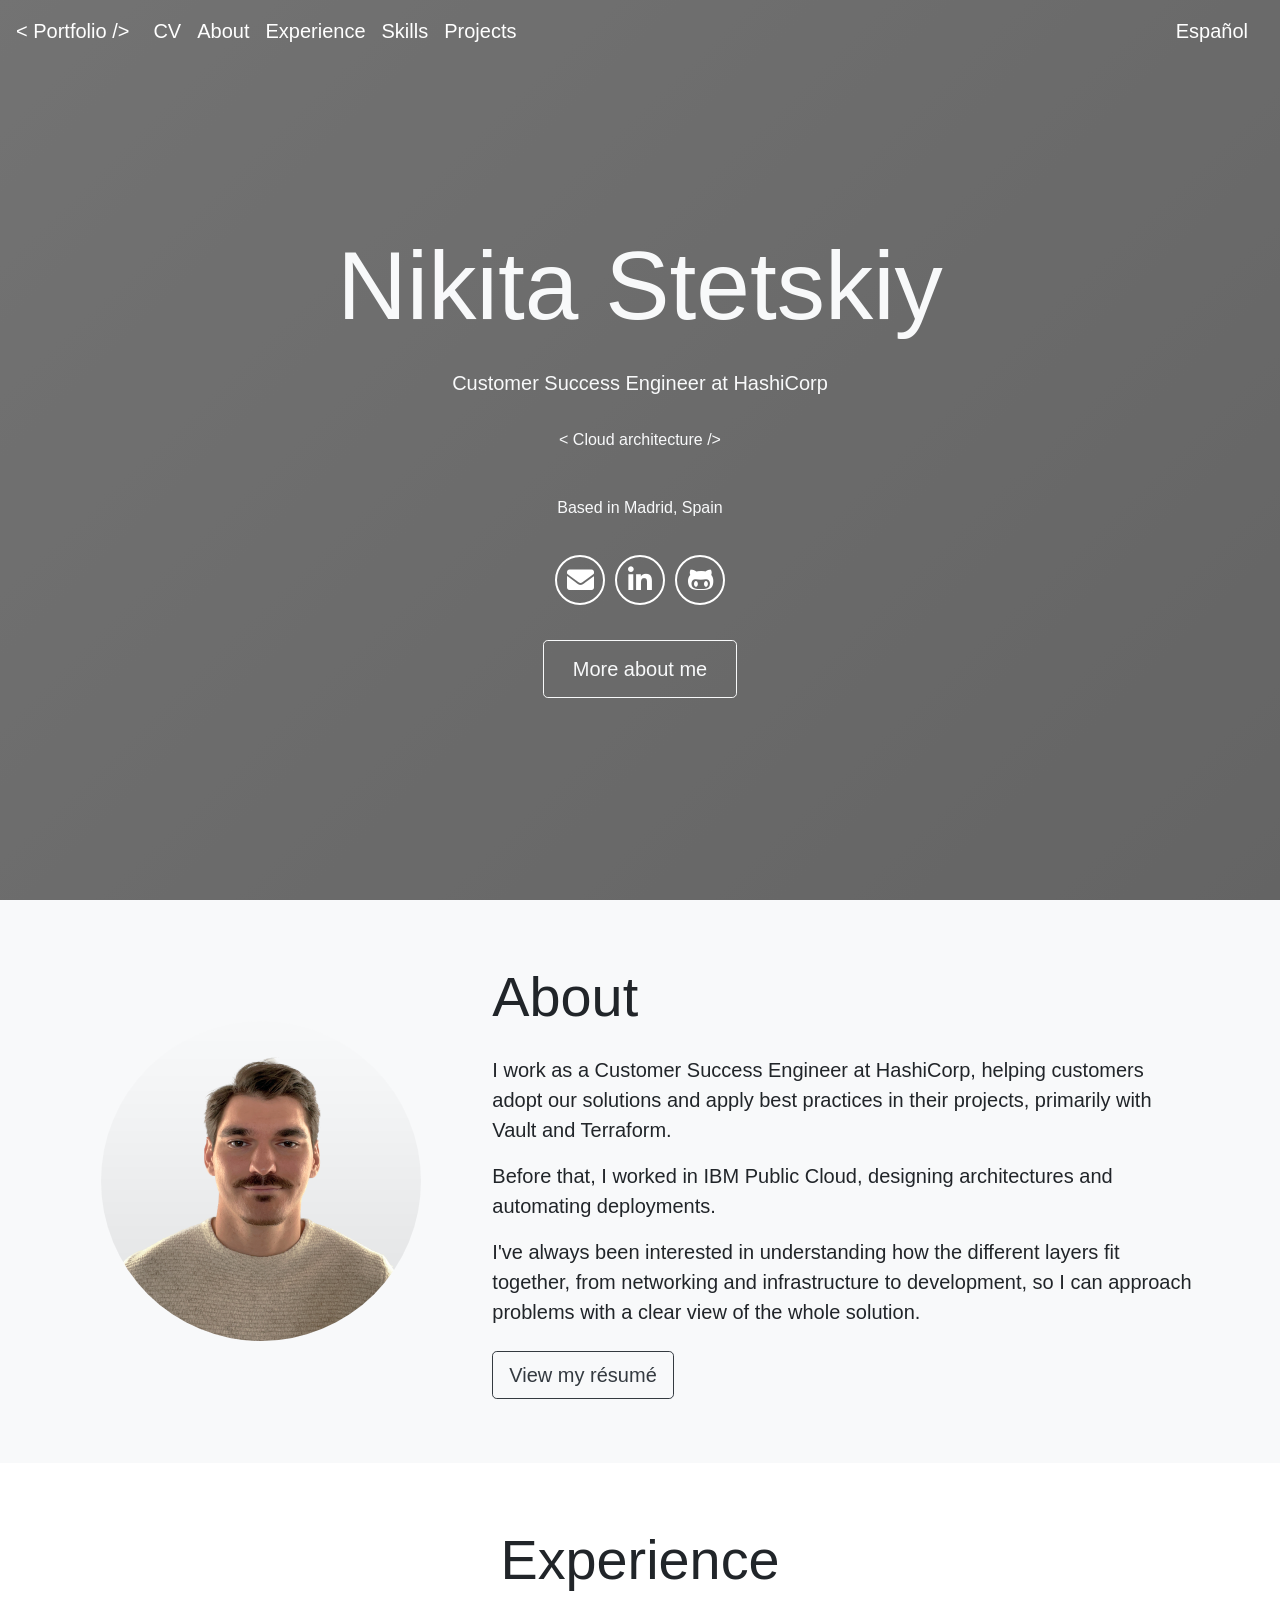
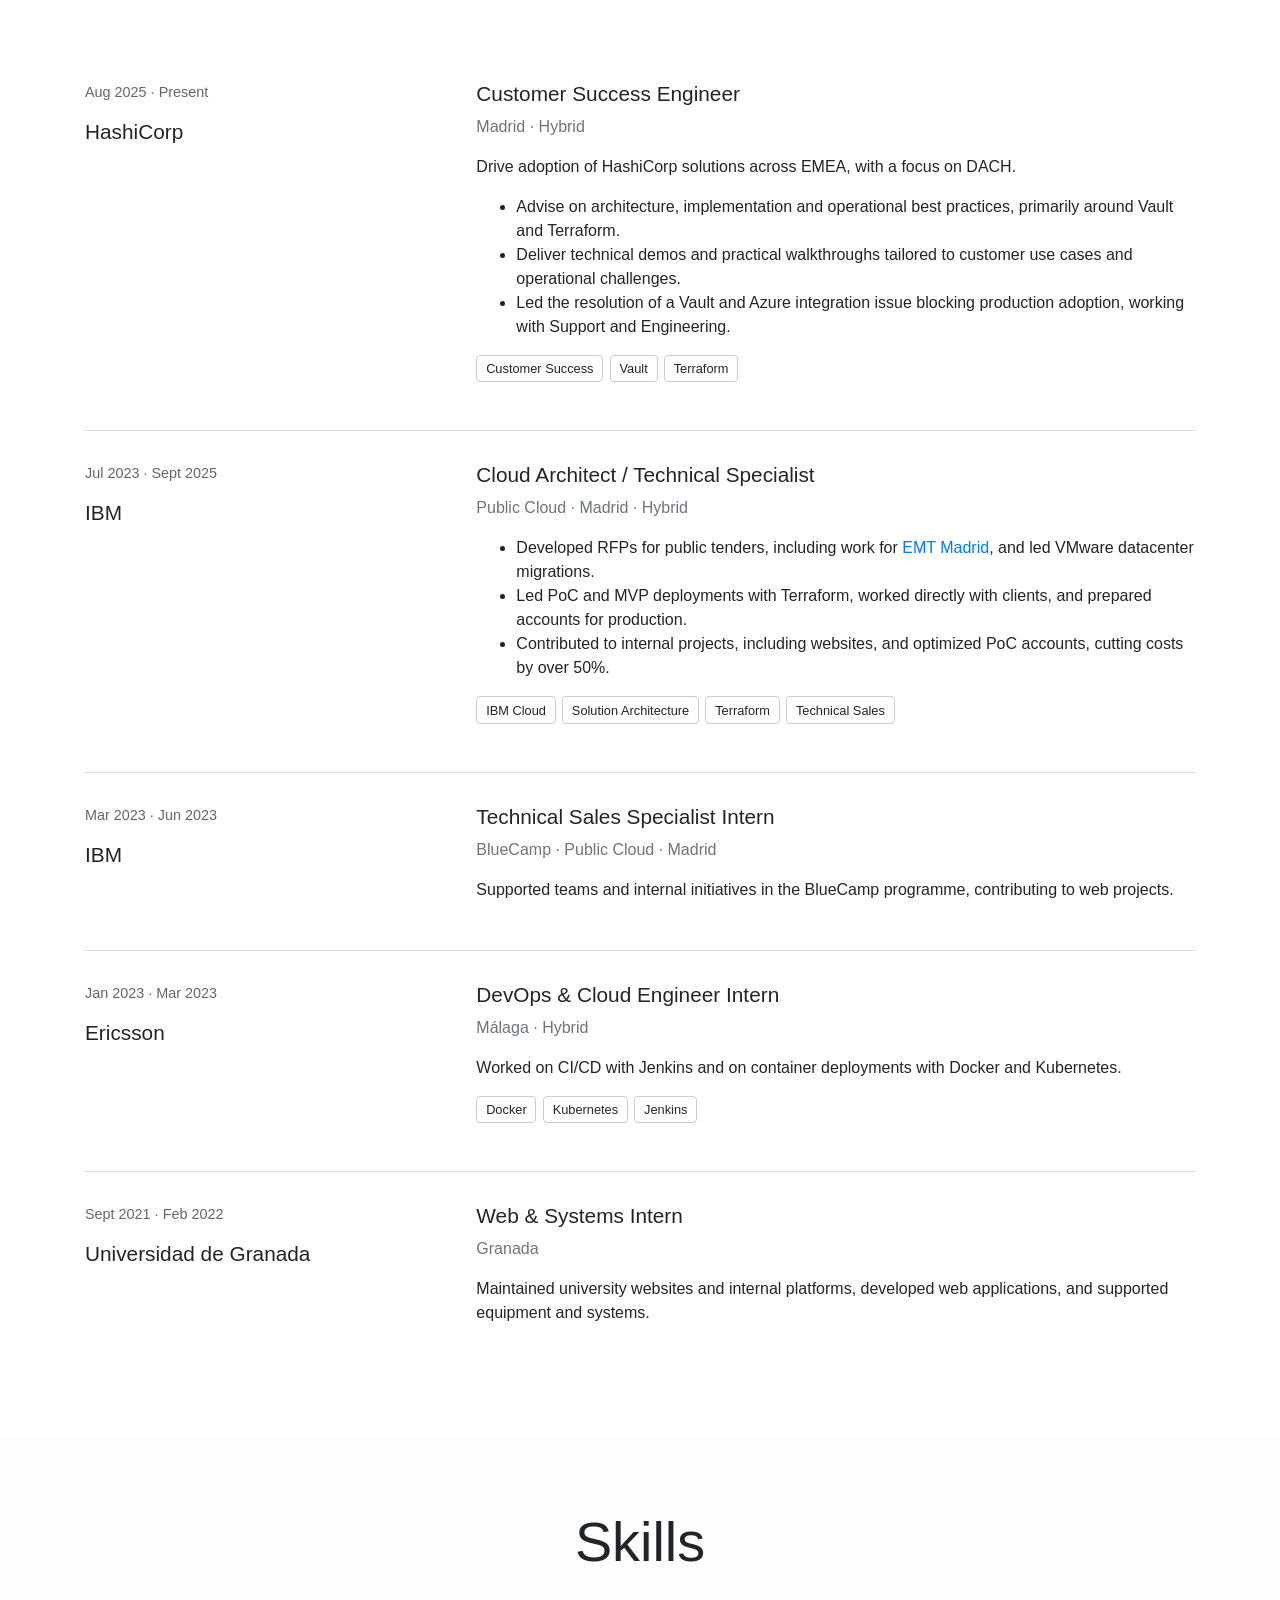
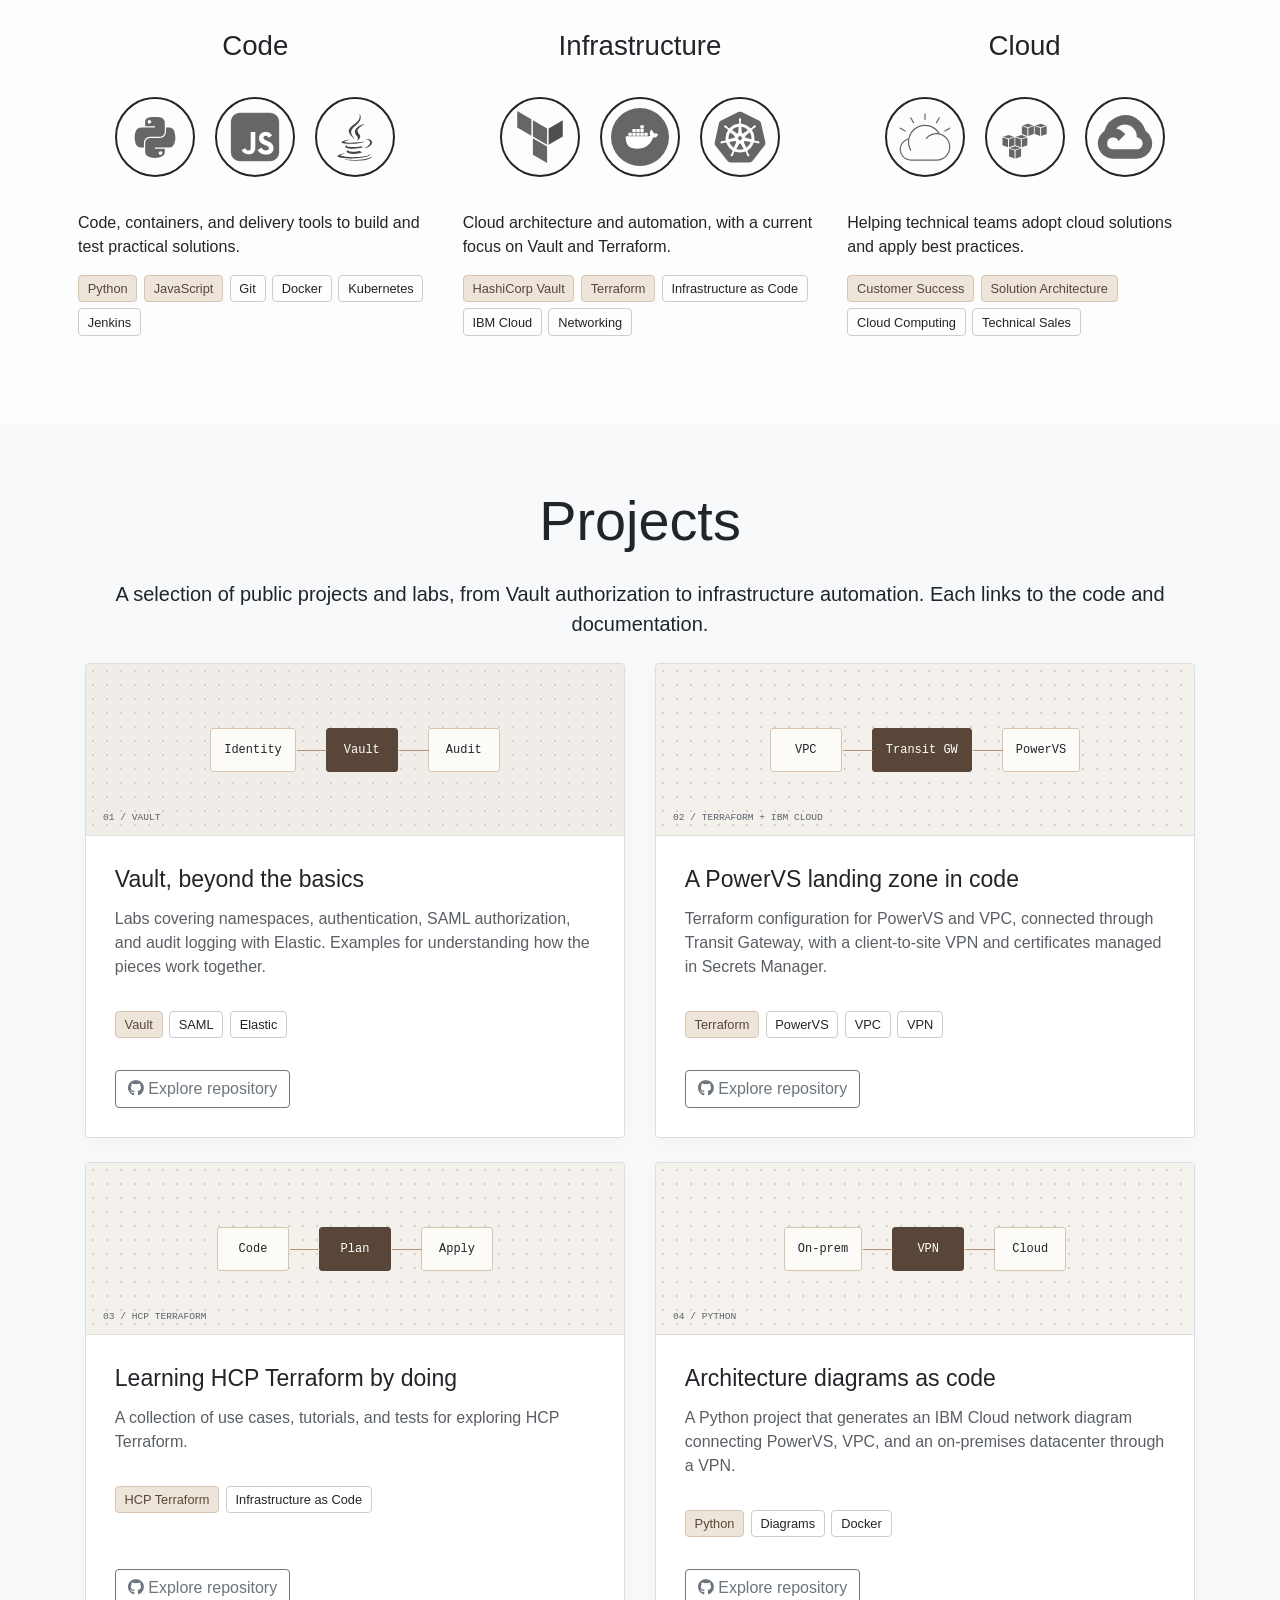
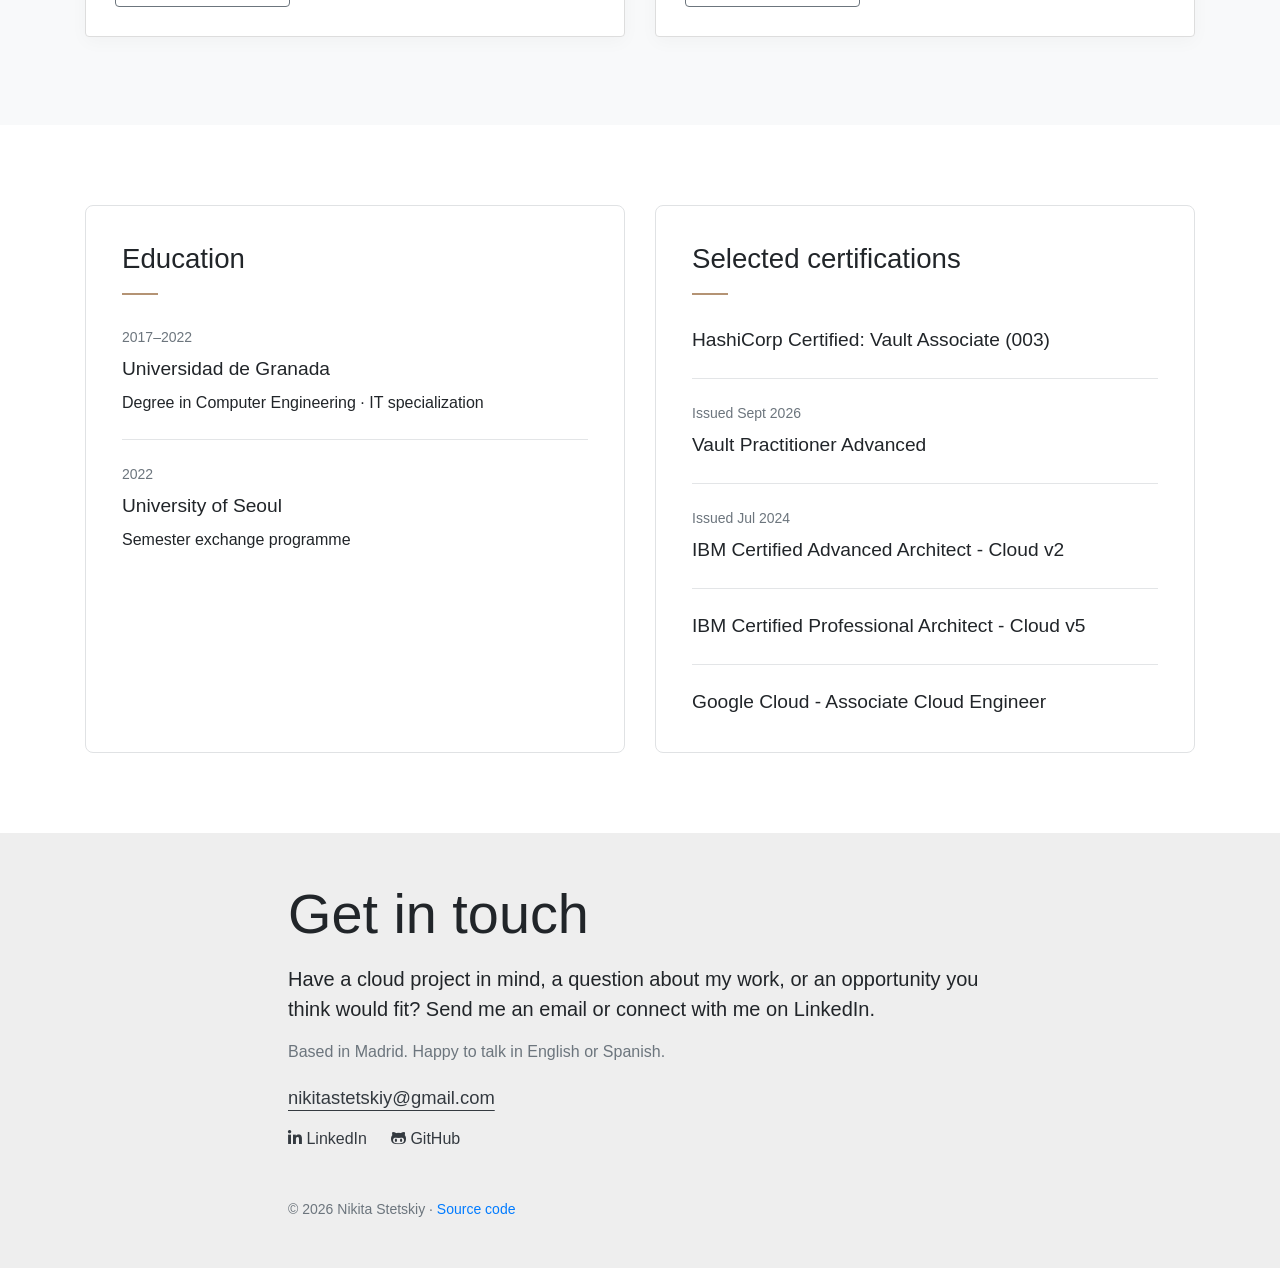
==== index.html @ b72d7562 "Publish portfolio from 17b00015c7dadde63358bd2dd5dde587fca64562" ====
<!doctype html>
<html lang="en">
  <head>
    <meta charset="UTF-8" />
    <meta name="viewport" content="width=device-width, initial-scale=1" />
    <meta name="theme-color" content="#000000" />
    <link href="https://use.fontawesome.com/releases/v5.10.2/css/all.css" rel="stylesheet" />
    <meta name="author" content="Nikita Stetskiy" />
    <title>Nikita Stetskiy | Customer Success Engineer at HashiCorp</title>
    <link rel="icon" type="image/png" href="/dev-icon.png" />
    <meta name="description" content="Nikita Stetskiy, Customer Success Engineer at HashiCorp. Cloud architecture, Vault, Terraform and practical infrastructure projects. Madrid, EMEA and DACH." />
    <link rel="canonical" href="https://nikitastetskiy.github.io/" />
    <link rel="alternate" hreflang="en" href="https://nikitastetskiy.github.io/" />
    <link rel="alternate" hreflang="es" href="https://nikitastetskiy.github.io/es/" />
    <link rel="alternate" hreflang="x-default" href="https://nikitastetskiy.github.io/" />
    <meta property="og:type" content="profile" />
    <meta property="og:image" content="https://nikitastetskiy.github.io/assets/profile-B7KHsYdh.png" />
    <meta name="twitter:image" content="https://nikitastetskiy.github.io/assets/profile-B7KHsYdh.png" />
    <meta property="og:title" content="Nikita Stetskiy | Customer Success Engineer at HashiCorp" />
    <meta property="og:description" content="Nikita Stetskiy, Customer Success Engineer at HashiCorp. Cloud architecture, Vault, Terraform and practical infrastructure projects. Madrid, EMEA and DACH." />
    <meta property="og:url" content="https://nikitastetskiy.github.io/" />
    <meta property="og:locale" content="en_GB" />
    <meta name="twitter:card" content="summary" />
    <meta name="twitter:title" content="Nikita Stetskiy | Customer Success Engineer at HashiCorp" />
    <meta name="twitter:description" content="Nikita Stetskiy, Customer Success Engineer at HashiCorp. Cloud architecture, Vault, Terraform and practical infrastructure projects. Madrid, EMEA and DACH." />
    <script type="application/ld+json">{"@context":"https://schema.org","@type":"ProfilePage","url":"https://nikitastetskiy.github.io/","inLanguage":"en","mainEntity":{"@type":"Person","name":"Nikita Stetskiy","url":"https://nikitastetskiy.github.io/","jobTitle":"Customer Success Engineer","worksFor":{"@type":"Organization","name":"HashiCorp"},"sameAs":["https://www.linkedin.com/in/nikitastetskiy/","https://github.com/nikitastetskiy"],"knowsAbout":["Cloud Computing","HashiCorp Vault","Terraform","Customer Success","Infrastructure as Code"]}}</script>
    <script type="module" crossorigin src="/assets/index-5IlWMSqu.js"></script>
    <link rel="stylesheet" crossorigin href="/assets/index-B_g9lOXj.css">
  </head>
  <body>
    <noscript
      ><style>.navbar-toggler{display:none!important}.navbar-collapse{display:block!important}.navbar{background:#eaedef!important;position:static!important}.navbar .brand,.navbar .nav-link{color:#343a40!important}</style></noscript
    >
    <div id="root"><a class="skip-link" href="#main">Skip to content</a><header><nav class="navbar navbar-expand-lg navbar-light fixed-top navbar-transparent" aria-label="Main navigation"><a class="navbar-brand brand" href="/#home">&lt; Portfolio /&gt;</a><button class="navbar-toggler toggler" type="button" aria-expanded="false" aria-controls="site-navigation" aria-label="Menu"><span class="navbar-toggler-icon"></span></button><div id="site-navigation" class="collapse navbar-collapse "><div class="navbar-nav mr-auto"><a class="nav-link lead" href="/resume.pdf" target="_blank" rel="noopener noreferrer">CV</a><a class="nav-link lead" href="#aboutme">About</a><a class="nav-link lead" href="#experience">Experience</a><a class="nav-link lead" href="#skills">Skills</a><a class="nav-link lead" href="#projects">Projects</a></div><a class="nav-link lead language-link" href="/es/" lang="es" hrefLang="es">Español</a></div></nav></header><main id="main" tabindex="-1"><section id="home" aria-labelledby="hero-name" style="background:linear-gradient(136deg,#FFFFFF, #3D3D3D, #000000);background-size:1200% 1200%" class="jumbotron jumbotron-fluid title bg-transparent bgstyle text-light min-vh-100 d-flex align-content-center align-items-center flex-wrap m-0"><canvas class="text-mix-star starfield" aria-hidden="true"></canvas><div class="container text-center text-mix"><h1 id="hero-name" class="display-1">Nikita Stetskiy</h1><div class="p-3"><p class="lead typist mb-0">Customer Success Engineer<!-- --> <!-- -->at<!-- --> HashiCorp</p></div><div class="hero-tagline"><span class="sr-only">Cloud architecture. Infrastructure as Code. Vault &amp; Terraform. Turning ideas into working solutions</span><span aria-hidden="true">&lt; <!-- -->Cloud architecture<!-- --> /&gt;</span></div><p class="mt-3 mb-0">Based in Madrid, Spain</p><div class="header-icons"><a aria-label="Email me" href="mailto:nikitastetskiy@gmail.com"><i class="icon fa fa-envelope" aria-hidden="true"></i></a><a class="" href="https://www.linkedin.com/in/nikitastetskiy/" target="_blank" rel="noopener noreferrer"><span class="sr-only">LinkedIn</span><i class="icon fab fa-linkedin-in" aria-hidden="true"></i></a><a class="" href="https://github.com/nikitastetskiy" target="_blank" rel="noopener noreferrer"><span class="sr-only">GitHub</span><i class="icon fab fa-github-alt" aria-hidden="true"></i></a></div><a class="btn btn-outline-light btn-lg hero-about" href="#aboutme">More about me</a></div></section><section id="aboutme" class="jumbotron jumbotron-fluid m-0 bg-light"><div class="container"><div class="about-layout"><div class="about-portrait"><img class="border-secondary rounded-circle pic" src="/assets/profile-B7KHsYdh.png" alt="Nikita Stetskiy" width="500" height="500" loading="lazy"/></div><div class="about-copy"><h2 class="display-4 mb-4">About</h2><p class="lead">I work as a Customer Success Engineer at HashiCorp, helping customers adopt our solutions and apply best practices in their projects, primarily with Vault and Terraform.</p><p class="lead">Before that, I worked in IBM Public Cloud, designing architectures and automating deployments.</p><p class="lead">I&#x27;ve always been interested in understanding how the different layers fit together, from networking and infrastructure to development, so I can approach problems with a clear view of the whole solution.</p><p class="lead mt-4 mb-0"><a class="btn btn-outline-dark btn-lg" href="/resume/">View my résumé</a></p></div></div></div></section><section id="experience" class="jumbotron jumbotron-fluid m-0 bg-white"><div class="container"><h2 class="display-4 pb-5 text-center">Experience</h2><div class="experience-list"><article class="experience-entry"><div class="experience-meta"><p><time dateTime="2025-08">Aug 2025</time> ·<!-- --> <!-- -->Present</p><h3>HashiCorp</h3></div><div><h3>Customer Success Engineer</h3><p class="text-muted">Madrid · Hybrid</p><p>Drive adoption of HashiCorp solutions across EMEA, with a focus on DACH.</p><ul><li>Advise on architecture, implementation and operational best practices, primarily around Vault and Terraform.</li><li>Deliver technical demos and practical walkthroughs tailored to customer use cases and operational challenges.</li><li>Led the resolution of a Vault and Azure integration issue blocking production adoption, working with Support and Engineering.</li></ul><ul class="skill-tags"><li>Customer Success</li><li>Vault</li><li>Terraform</li></ul></div></article><article class="experience-entry"><div class="experience-meta"><p><time dateTime="2023-07">Jul 2023</time> ·<!-- --> <time dateTime="2025-09">Sept 2025</time></p><h3>IBM</h3></div><div><h3>Cloud Architect / Technical Specialist</h3><p class="text-muted">Public Cloud · Madrid · Hybrid</p><ul><li>Developed RFPs for public tenders, including work for <a class="" href="https://es.newsroom.ibm.com/announcements?item=122846" target="_blank" rel="noopener noreferrer">EMT Madrid</a>, and led VMware datacenter migrations.</li><li>Led PoC and MVP deployments with Terraform, worked directly with clients, and prepared accounts for production.</li><li>Contributed to internal projects, including websites, and optimized PoC accounts, cutting costs by over 50%.</li></ul><ul class="skill-tags"><li>IBM Cloud</li><li>Solution Architecture</li><li>Terraform</li><li>Technical Sales</li></ul></div></article><article class="experience-entry"><div class="experience-meta"><p><time dateTime="2023-03">Mar 2023</time> ·<!-- --> <time dateTime="2023-06">Jun 2023</time></p><h3>IBM</h3></div><div><h3>Technical Sales Specialist Intern</h3><p class="text-muted">BlueCamp · Public Cloud · Madrid</p><p>Supported teams and internal initiatives in the BlueCamp programme, contributing to web projects.</p></div></article><article class="experience-entry"><div class="experience-meta"><p><time dateTime="2023-01">Jan 2023</time> ·<!-- --> <time dateTime="2023-03">Mar 2023</time></p><h3>Ericsson</h3></div><div><h3>DevOps &amp; Cloud Engineer Intern</h3><p class="text-muted">Málaga · Hybrid</p><p>Worked on CI/CD with Jenkins and on container deployments with Docker and Kubernetes.</p><ul class="skill-tags"><li>Docker</li><li>Kubernetes</li><li>Jenkins</li></ul></div></article><article class="experience-entry"><div class="experience-meta"><p><time dateTime="2021-09">Sept 2021</time> ·<!-- --> <time dateTime="2022-02">Feb 2022</time></p><h3>Universidad de Granada</h3></div><div><h3>Web &amp; Systems Intern</h3><p class="text-muted">Granada</p><p>Maintained university websites and internal platforms, developed web applications, and supported equipment and systems.</p></div></article></div></div></section><section id="skills" class="jumbotron jumbotron-fluid m-0"><div class="container p-2"><h2 class="display-4 pb-4 text-center">Skills</h2><div class="row skills-grid"><div class="col-md-4 skill-group"><div class="tech text-center"><h3 class="pb-3">Code</h3><div class="icons"><img src="data:image/svg+xml,%3c?xml%20version=&#x27;1.0&#x27;%20encoding=&#x27;utf-8&#x27;?%3e%3c!DOCTYPE%20svg%20PUBLIC%20&#x27;-//W3C//DTD%20SVG%201.1//EN&#x27;%20&#x27;http://www.w3.org/Graphics/SVG/1.1/DTD/svg11.dtd&#x27;%3e%3c!--%20Uploaded%20to:%20SVG%20Repo,%20www.svgrepo.com,%20Generator:%20SVG%20Repo%20Mixer%20Tools%20--%3e%3csvg%20width=&#x27;800px&#x27;%20height=&#x27;800px&#x27;%20viewBox=&#x27;0%200%2032%2032&#x27;%20version=&#x27;1.1&#x27;%20xmlns=&#x27;http://www.w3.org/2000/svg&#x27;%20xmlns:xlink=&#x27;http://www.w3.org/1999/xlink&#x27;%3e%3cpath%20fill=&#x27;%23666666&#x27;%20d=&#x27;M13.275%2015.88h5.417c1.508%200%202.712-1.241%202.712-2.756v-5.164c0-1.47-1.24-2.574-2.712-2.819-0.932-0.155-1.898-0.226-2.825-0.221s-1.813%200.083-2.592%200.221c-2.295%200.405-2.712%201.254-2.712%202.819v2.067h5.423v0.689h-7.459c-1.576%200-2.956%200.947-3.388%202.75-0.498%202.066-0.52%203.355%200%205.512%200.385%201.606%201.306%202.75%202.882%202.75h1.865v-2.478c0-1.79%201.549-3.369%203.388-3.369zM12.933%208.649c-0.562%200-1.018-0.461-1.018-1.030%200-0.572%200.455-1.037%201.018-1.037%200.56%200%201.018%200.465%201.018%201.037%200%200.57-0.457%201.030-1.018%201.030zM26.826%2013.465c-0.389-1.569-1.133-2.75-2.712-2.75h-2.035v2.408c0%201.867-1.583%203.439-3.388%203.439h-5.417c-1.484%200-2.712%201.27-2.712%202.756v5.164c0%201.47%201.278%202.334%202.712%202.756%201.717%200.505%203.363%200.596%205.417%200%201.365-0.395%202.712-1.191%202.712-2.756v-2.067h-5.417v-0.689h8.129c1.576%200%202.163-1.099%202.712-2.75%200.566-1.699%200.542-3.332%200-5.512zM19.033%2023.794c0.562%200%201.018%200.461%201.018%201.030%200%200.572-0.456%201.037-1.018%201.037-0.56%200-1.018-0.465-1.018-1.037%200-0.57%200.457-1.030%201.018-1.030z&#x27;%3e%3c/path%3e%3c/svg%3e" alt="Python" title="Python" width="60" height="60" loading="lazy"/></div><div class="icons"><img src="data:image/svg+xml,%3csvg%20xmlns=&#x27;http://www.w3.org/2000/svg&#x27;%20aria-label=&#x27;JavaScript&#x27;%20role=&#x27;img&#x27;%20viewBox=&#x27;-51.2%20-51.2%20614.40%20614.40&#x27;%20fill=&#x27;%23ffffff&#x27;%20stroke=&#x27;%23ffffff&#x27;%3e%3cg%20id=&#x27;SVGRepo_bgCarrier&#x27;%20stroke-width=&#x27;0&#x27;%3e%3c/g%3e%3cg%20id=&#x27;SVGRepo_tracerCarrier&#x27;%20stroke-linecap=&#x27;round&#x27;%20stroke-linejoin=&#x27;round&#x27;%3e%3c/g%3e%3cg%20id=&#x27;SVGRepo_iconCarrier&#x27;%3e%3crect%20width=&#x27;512&#x27;%20height=&#x27;512&#x27;%20rx=&#x27;15%25&#x27;%20fill=&#x27;%23666666&#x27;%3e%3c/rect%3e%3cpath%20d=&#x27;M324%20370c10%2017%2024%2029%2047%2029c20%200%2033-10%2033%20-24c0-16%20-13%20-22%20-35%20-32l-12-5c-35-15%20-58%20-33%20-58%20-72c0-36%2027%20-64%2070%20-64c31%200%2053%2011%2068%2039l-37%2024c-8-15%20-17%20-21%20-31%20-21c-14%200-23%209%20-23%2021c0%2014%209%2020%2030%2029l12%205c41%2018%2064%2035%2064%2076c0%2043-34%2067%20-80%2067c-45%200-74%20-21%20-88%20-49zm-170%204c8%2013%2014%2025%2031%2025c16%200%2026-6%2026%20-30V203h48v164c0%2050-29%2072%20-72%2072c-39%200-61%20-20%20-72%20-44z&#x27;%3e%3c/path%3e%3c/g%3e%3c/svg%3e" alt="JavaScript" title="JavaScript" width="60" height="60" loading="lazy"/></div><div class="icons"><img src="data:image/svg+xml,%3c?xml%20version=&#x27;1.0&#x27;%20encoding=&#x27;utf-8&#x27;?%3e%3c!DOCTYPE%20svg%20PUBLIC%20&#x27;-//W3C//DTD%20SVG%201.1//EN&#x27;%20&#x27;http://www.w3.org/Graphics/SVG/1.1/DTD/svg11.dtd&#x27;%3e%3c!--%20Uploaded%20to:%20SVG%20Repo,%20www.svgrepo.com,%20Generator:%20SVG%20Repo%20Mixer%20Tools%20--%3e%3csvg%20width=&#x27;800px&#x27;%20height=&#x27;800px&#x27;%20viewBox=&#x27;0%200%2032%2032&#x27;%20version=&#x27;1.1&#x27;%20xmlns=&#x27;http://www.w3.org/2000/svg&#x27;%20xmlns:xlink=&#x27;http://www.w3.org/1999/xlink&#x27;%3e%3cpath%20fill=&#x27;%23444444&#x27;%20d=&#x27;M12.557%2023.22c0%200-0.982%200.571%200.699%200.765%202.037%200.232%203.079%200.199%205.324-0.226%200%200%200.59%200.37%201.415%200.691-5.033%202.157-11.39-0.125-7.437-1.23zM11.942%2020.405c0%200-1.102%200.816%200.581%200.99%202.176%200.224%203.895%200.243%206.869-0.33%200%200%200.411%200.417%201.058%200.645-6.085%201.779-12.863%200.14-8.508-1.305zM17.127%2015.63c1.24%201.428-0.326%202.713-0.326%202.713s3.149-1.625%201.703-3.661c-1.351-1.898-2.386-2.841%203.221-6.093%200%200-8.801%202.198-4.598%207.042zM23.783%2025.302c0%200%200.727%200.599-0.801%201.062-2.905%200.88-12.091%201.146-14.643%200.035-0.917-0.399%200.803-0.953%201.344-1.069%200.564-0.122%200.887-0.1%200.887-0.1-1.020-0.719-6.594%201.411-2.831%202.021%2010.262%201.664%2018.706-0.749%2016.044-1.95zM13.029%2017.489c0%200-4.673%201.11-1.655%201.513%201.274%200.171%203.814%200.132%206.181-0.066%201.934-0.163%203.876-0.51%203.876-0.51s-0.682%200.292-1.175%200.629c-4.745%201.248-13.911%200.667-11.272-0.609%202.232-1.079%204.046-0.956%204.046-0.956zM21.412%2022.174c4.824-2.506%202.593-4.915%201.037-4.591-0.382%200.079-0.552%200.148-0.552%200.148s0.142-0.222%200.412-0.318c3.079-1.083%205.448%203.193-0.994%204.887-0%200%200.075-0.067%200.097-0.126zM18.503%203.337c0%200%202.671%202.672-2.534%206.781-4.174%203.296-0.952%205.176-0.002%207.323-2.436-2.198-4.224-4.133-3.025-5.934%201.761-2.644%206.638-3.925%205.56-8.17zM13.503%2028.966c4.63%200.296%2011.74-0.164%2011.908-2.355%200%200-0.324%200.831-3.826%201.49-3.952%200.744-8.826%200.657-11.716%200.18%200%200%200.592%200.49%203.635%200.685z&#x27;%3e%3c/path%3e%3c/svg%3e" alt="Java" title="Java" width="60" height="60" loading="lazy"/></div></div><p>Code, containers, and delivery tools to build and test practical solutions.</p><ul class="skill-tags"><li class="tag-highlight">Python</li><li class="tag-highlight">JavaScript</li><li>Git</li><li>Docker</li><li>Kubernetes</li><li>Jenkins</li></ul></div><div class="col-md-4 skill-group"><div class="tech text-center"><h3 class="pb-3">Infrastructure</h3><div class="icons"><img src="data:image/svg+xml,%3csvg%20width=&#x27;180px&#x27;%20height=&#x27;180px&#x27;%20viewBox=&#x27;-34.96%20-17.505%20325.92%20325.92&#x27;%20version=&#x27;1.1&#x27;%20xmlns=&#x27;http://www.w3.org/2000/svg&#x27;%20xmlns:xlink=&#x27;http://www.w3.org/1999/xlink&#x27;%20preserveAspectRatio=&#x27;xMidYMid&#x27;%20fill=&#x27;%23000000&#x27;%3e%3cg%20id=&#x27;SVGRepo_bgCarrier&#x27;%20stroke-width=&#x27;0&#x27;%3e%3c/g%3e%3cg%20id=&#x27;SVGRepo_tracerCarrier&#x27;%20stroke-linecap=&#x27;round&#x27;%20stroke-linejoin=&#x27;round&#x27;%3e%3c/g%3e%3cg%20id=&#x27;SVGRepo_iconCarrier&#x27;%3e%3cg%3e%3cpolygon%20fill=&#x27;%234f4f4f&#x27;%20points=&#x27;176.485057%20188.994162%20256.000302%20143.127442%20256.000302%2051.2485453%20176.485057%2097.2122358&#x27;%3e%3c/polygon%3e%3cpath%20d=&#x27;M88.2425283,51.2485453%20L167.757774,97.2122358%20L167.757774,188.994162%20L88.2425283,143.078957%20M0,91.8304113%20L79.5152453,137.745617%20L79.5152453,45.9152057%20L0,0%20M88.2425283,244.994228%20L167.757774,290.909434%20L167.757774,199.079023%20L88.2425283,153.163817&#x27;%20fill=&#x27;%23666666&#x27;%3e%3c/path%3e%3c/g%3e%3c/g%3e%3c/svg%3e" alt="Terraform" title="Terraform" width="60" height="60" loading="lazy"/></div><div class="icons"><img src="data:image/svg+xml,%3c?xml%20version=&#x27;1.0&#x27;%20encoding=&#x27;utf-8&#x27;?%3e%3c!--%20Uploaded%20to:%20SVG%20Repo,%20www.svgrepo.com,%20Generator:%20SVG%20Repo%20Mixer%20Tools%20--%3e%3csvg%20width=&#x27;800px&#x27;%20height=&#x27;800px&#x27;%20viewBox=&#x27;0%200%201024%201024&#x27;%20xmlns=&#x27;http://www.w3.org/2000/svg&#x27;%3e%3ccircle%20cx=&#x27;512&#x27;%20cy=&#x27;512&#x27;%20r=&#x27;512&#x27;%20style=&#x27;fill:%23666666&#x27;/%3e%3cpath%20d=&#x27;M827.3%20461.5c-1.6-1.3-16.1-12.2-46.7-12.2-8.1%200-16.2.6-24.2%202.1-5.9-40.7-39.5-60.5-41-61.4l-8.2-4.8-5.4%207.8c-6.8%2010.5-11.7%2022-14.6%2034.2-5.5%2023.2-2.2%2045%209.6%2063.6-14.2%207.9-37.1%209.9-41.7%2010H277c-9.9%200-17.9%208-17.9%2017.9-.4%2033.1%205.2%2066%2016.5%2097.1%2013%2034.2%2032.4%2059.3%2057.6%2074.7%2028.2%2017.3%2074.1%2027.2%20126.2%2027.2%2023.5.1%2047-2.1%2070.1-6.4%2032.1-5.9%2063-17.1%2091.4-33.2%2023.4-13.6%2044.5-30.8%2062.4-51.1%2029.9-33.9%2047.8-71.7%2061.1-105.2h5.3c32.8%200%2053-13.1%2064.1-24.1%207.4-7%2013.2-15.5%2016.9-25l2.3-6.9-5.7-4.3zM312%20489.9h50.7c2.4%200%204.4-2%204.4-4.4v-45.1c0-2.4-2-4.4-4.4-4.5H312c-2.4%200-4.4%202-4.4%204.4v45.2c0%202.5%202%204.4%204.4%204.4m69.9%200h50.7c2.4%200%204.4-2%204.4-4.4v-45.1c0-2.4-2-4.4-4.4-4.5h-50.7c-2.5%200-4.5%202-4.5%204.5v45.1c0%202.5%202%204.4%204.5%204.4m70.8.1h50.7c2.4%200%204.4-2%204.4-4.4v-45.1c0-2.4-2-4.4-4.4-4.5h-50.7c-2.4%200-4.4%202-4.4%204.4v45.2c0%202.4%202%204.3%204.4%204.4m70.1%200h50.7c2.4%200%204.4-2%204.5-4.4v-45.1c0-2.5-2-4.5-4.5-4.5h-50.7c-2.4%200-4.4%202-4.4%204.4v45.2c0%202.4%201.9%204.4%204.4%204.4m-141-65h50.7c2.4%200%204.4-2%204.4-4.5v-45.1c0-2.4-2-4.4-4.4-4.4h-50.7c-2.5%200-4.4%202-4.5%204.4v45.1c.1%202.5%202.1%204.5%204.5%204.5m70.9%200h50.7c2.4%200%204.4-2%204.4-4.5v-45.1c0-2.4-2-4.4-4.4-4.4h-50.7c-2.4%200-4.4%202-4.4%204.4v45.1c0%202.5%202%204.5%204.4%204.5m70.1%200h50.7c2.5%200%204.4-2%204.5-4.5v-45.1c0-2.5-2-4.4-4.5-4.4h-50.7c-2.4%200-4.4%202-4.4%204.4v45.1c0%202.5%201.9%204.5%204.4%204.5m0-64.9h50.7c2.5%200%204.5-2%204.5-4.5v-45.2c0-2.4-2-4.4-4.5-4.4h-50.7c-2.4%200-4.4%202-4.4%204.4v45.2c0%202.5%201.9%204.5%204.4%204.5M593.4%20490h50.7c2.4%200%204.4-2%204.4-4.4v-45.1c0-2.5-2-4.4-4.4-4.5h-50.7c-2.4%200-4.4%202-4.4%204.4v45.2c0%202.4%202%204.4%204.4%204.4&#x27;%20style=&#x27;fill:%23fff&#x27;/%3e%3c/svg%3e" alt="Docker" title="Docker" width="60" height="60" loading="lazy"/></div><div class="icons"><img src="data:image/svg+xml,%3c?xml%20version=&#x27;1.0&#x27;%20encoding=&#x27;utf-8&#x27;?%3e%3c!--%20Uploaded%20to:%20SVG%20Repo,%20www.svgrepo.com,%20Generator:%20SVG%20Repo%20Mixer%20Tools%20--%3e%3csvg%20width=&#x27;800px&#x27;%20height=&#x27;800px&#x27;%20viewBox=&#x27;0%200%2016%2016&#x27;%20xmlns=&#x27;http://www.w3.org/2000/svg&#x27;%20fill=&#x27;none&#x27;%3e%3cpath%20fill=&#x27;%23666666&#x27;%20fill-rule=&#x27;evenodd&#x27;%20d=&#x27;M5.374%2015c-.335%200-.66-.153-.874-.431l-3.254-4.172a1.15%201.15%200%2001-.214-.978l1.165-5.207c.074-.345.298-.623.605-.776l4.715-2.32c.15-.078.317-.116.485-.116.168%200%20.335.038.485.115L13.2%203.426c.308.153.532.432.606.777l1.165%205.207c.074.345%200%20.7-.214.978L11.5%2014.566c-.214.268-.54.434-.875.434h-5.25zm7.718-5.835l.031.008a.308.308%200%2001.26.371.306.306%200%2001-.396.223h-.004l-.003-.001-.003-.001-.03-.007-.05-.01a2.548%202.548%200%2001-.274-.106%202.87%202.87%200%2000-.533-.156.242.242%200%2000-.171.063%204.76%204.76%200%2000-.131-.023%203.972%203.972%200%2001-1.764%202.212c.015.042.032.083.051.123a.239.239%200%2000-.023.18c.074.17.165.332.271.484.06.078.114.16.164.244l.028.057.012.025a.306.306%200%2001-.381.44.307.307%200%2001-.172-.18%202.608%202.608%200%2000-.01-.02l-.028-.058a2.545%202.545%200%2001-.089-.28%202.835%202.835%200%2000-.21-.512.242.242%200%2000-.156-.095%205.926%205.926%200%2001-.03-.053l-.035-.064a3.97%203.97%200%2001-2.824-.007l-.069.125a.249.249%200%2000-.132.064c-.104.17-.184.355-.237.548a2.525%202.525%200%2001-.088.28l-.025.05-.013.027v.001a.307.307%200%2011-.553-.261l.014-.03.026-.052c.05-.085.104-.166.164-.244.108-.156.2-.322.277-.496a.302.302%200%2000-.028-.173l.056-.133A3.972%203.972%200%20014.22%209.532l-.134.023a.34.34%200%2000-.176-.062%202.872%202.872%200%2000-.533.156c-.09.04-.181.075-.274.105l-.05.011-.03.007H3.02l-.002.002h-.005a.308.308%200%2001-.397-.349.306.306%200%2001.261-.245l.004-.001h.003l.006-.002c.024-.006.054-.014.076-.018.097-.013.195-.021.293-.023.186-.013.37-.043.549-.09a.422.422%200%2000.131-.133l.128-.037a3.938%203.938%200%2001.624-2.752l-.097-.087a.338.338%200%2000-.062-.176%202.854%202.854%200%2000-.455-.319%202.557%202.557%200%2001-.254-.148%201.129%201.129%200%2001-.063-.05l-.004-.004a.323.323%200%2001-.076-.45.295.295%200%2001.244-.107.365.365%200%2001.213.08l.022.017c.016.013.034.026.046.037.071.067.139.139.202.213.125.137.263.262.412.372.056.03.121.036.182.018l.11.078a3.938%203.938%200%20012.552-1.224l.007-.129a.332.332%200%2000.1-.157%202.844%202.844%200%2000-.034-.554%202.555%202.555%200%2001-.042-.29v-.053-.025-.004-.004A.306.306%200%20018%202.82a.308.308%200%2001.306.337v.087a2.53%202.53%200%2001-.041.29%202.85%202.85%200%2000-.035.553.242.242%200%2000.1.153v.007l.007.13c.967.087%201.87.522%202.54%201.223l.116-.083a.34.34%200%2000.186-.02c.149-.11.287-.235.412-.373a2.53%202.53%200%2001.202-.213l.051-.04.017-.014a.308.308%200%2001.472.388.307.307%200%2001-.09.09c-.008.005-.017.012-.025.02l-.043.033a2.549%202.549%200%2001-.254.148%202.865%202.865%200%2000-.455.32.24.24%200%2000-.058.172%204.458%204.458%200%2001-.05.044l-.058.053c.542.806.769%201.783.637%202.745l.123.036c.031.056.077.101.132.132.18.048.364.078.55.09.097.003.195.01.292.024l.058.013zm-2.875-3.1l-1.308.925-.004-.002a.27.27%200%2001-.43-.205v-.001l-.091-1.598a3.183%203.183%200%20011.833.882zM7.754%207.818h.492l.306.381-.11.476L8%208.886l-.443-.213-.11-.475.307-.381zM7.29%205.24c.107-.024.216-.043.326-.056l-.09%201.6-.008.004a.268.268%200%2001-.293.256.27.27%200%2001-.135-.05l-.002.001-1.316-.93c.419-.41.945-.696%201.518-.825zM5.296%206.663l1.201%201.071-.001.007a.269.269%200%2001-.106.462l-.001.005-1.54.443a3.134%203.134%200%2001.447-1.988zm1.608%202.846l-.612%201.474a3.16%203.16%200%2001-1.27-1.586L6.6%209.13l.003.003a.265.265%200%2001.18.029.27.27%200%2001.117.341l.004.006zm1.806%201.896c-.572.13-1.17.1-1.726-.088l.777-1.4h.001a.27.27%200%2001.475-.001h.006l.779%201.402a3.286%203.286%200%2001-.312.087zm1.004-.416L9.096%209.5l.001-.003a.269.269%200%2001.296-.37l.003-.004%201.593.269a3.147%203.147%200%2001-1.275%201.597zm1.442-2.343L9.61%208.201l-.002-.006a.27.27%200%2001-.185-.343.27.27%200%2001.08-.12L9.5%207.73l1.195-1.067c.366.594.527%201.29.46%201.983z&#x27;%20clip-rule=&#x27;evenodd&#x27;/%3e%3c/svg%3e" alt="Kubernetes" title="Kubernetes" width="60" height="60" loading="lazy"/></div></div><p>Cloud architecture and automation, with a current focus on Vault and Terraform.</p><ul class="skill-tags"><li class="tag-highlight">HashiCorp Vault</li><li class="tag-highlight">Terraform</li><li>Infrastructure as Code</li><li>IBM Cloud</li><li>Networking</li></ul></div><div class="col-md-4 skill-group"><div class="tech text-center"><h3 class="pb-3">Cloud</h3><div class="icons"><img src="data:image/svg+xml,%3csvg%20fill=&#x27;%23666666&#x27;%20version=&#x27;1.1&#x27;%20id=&#x27;Layer_1&#x27;%20xmlns=&#x27;http://www.w3.org/2000/svg&#x27;%20xmlns:xlink=&#x27;http://www.w3.org/1999/xlink&#x27;%20viewBox=&#x27;-1.6%20-1.6%2035.20%2035.20&#x27;%20xml:space=&#x27;preserve&#x27;%20stroke=&#x27;%23666666&#x27;%20stroke-width=&#x27;0.00032&#x27;%20transform=&#x27;rotate(0)&#x27;%3e%3cg%20id=&#x27;SVGRepo_bgCarrier&#x27;%20stroke-width=&#x27;0&#x27;%3e%3c/g%3e%3cg%20id=&#x27;SVGRepo_tracerCarrier&#x27;%20stroke-linecap=&#x27;round&#x27;%20stroke-linejoin=&#x27;round&#x27;%3e%3c/g%3e%3cg%20id=&#x27;SVGRepo_iconCarrier&#x27;%3e%3cpath%20id=&#x27;ibm--cloud_1_&#x27;%20d=&#x27;M23,30.36H7.5c-3.783,0-6.86-3.078-6.86-6.86c0-3.156,2.184-5.922,5.228-6.665%20C6.866,12.159,11.03,8.64,16,8.64c3.727,0,7.169,2.007,9.011,5.244c3.642,0.903,6.35,4.199,6.35,8.116%20C31.36,26.609,27.609,30.36,23,30.36z%20M5.732,17.618C3.169,18.388,1.36,20.782,1.36,23.5c0,3.386,2.754,6.14,6.14,6.14H23%20c4.213,0,7.64-3.427,7.64-7.64s-3.427-7.64-7.64-7.64c-2.27,0-4.406,0.999-5.863,2.741c-0.128,0.154-0.355,0.172-0.507,0.046%20c-0.152-0.128-0.173-0.355-0.045-0.507c1.594-1.906,3.932-2.999,6.416-2.999c0.358,0,0.711,0.022,1.058,0.066%20C22.282,11.008,19.258,9.36,16,9.36c-5.315,0-9.64,4.325-9.64,9.64c0,1.691,0.445,3.356,1.286,4.813%20c0.099,0.172,0.04,0.393-0.132,0.491c-0.174,0.101-0.393,0.042-0.492-0.132C6.118,22.606,5.64,20.818,5.64,19%20C5.64,18.531,5.671,18.07,5.732,17.618z%20M28.027,12.735c-0.124,0-0.245-0.064-0.312-0.18c-0.1-0.172-0.041-0.393,0.132-0.492%20l2.973-1.716c0.172-0.097,0.393-0.041,0.491,0.132c0.1,0.172,0.041,0.393-0.132,0.492l-2.973,1.716%20C28.15,12.72,28.089,12.735,28.027,12.735z%20M3.972,12.735c-0.061,0-0.123-0.015-0.18-0.048L0.82,10.972%20c-0.172-0.1-0.231-0.32-0.132-0.492c0.1-0.171,0.318-0.232,0.492-0.132l2.973,1.716c0.172,0.1,0.231,0.32,0.132,0.492%20C4.218,12.671,4.097,12.735,3.972,12.735z%20M9.057,7.653c-0.125,0-0.246-0.064-0.312-0.18L7.028,4.5%20C6.929,4.328,6.988,4.108,7.16,4.009c0.172-0.101,0.393-0.04,0.492,0.131l1.716,2.973c0.099,0.172,0.04,0.393-0.132,0.492%20C9.18,7.638,9.118,7.653,9.057,7.653z%20M22.943,7.653c-0.062,0-0.123-0.015-0.18-0.048c-0.173-0.1-0.231-0.32-0.132-0.492%20l1.716-2.973c0.1-0.172,0.321-0.229,0.491-0.132c0.173,0.1,0.231,0.32,0.132,0.492l-1.716,2.973%20C23.188,7.588,23.067,7.653,22.943,7.653z%20M16,5.792c-0.199,0-0.36-0.161-0.36-0.36V2c0-0.199,0.161-0.36,0.36-0.36%20S16.36,1.801,16.36,2v3.433C16.36,5.631,16.199,5.792,16,5.792z&#x27;%3e%3c/path%3e%3crect%20id=&#x27;_Transparent_Rectangle&#x27;%20style=&#x27;fill:none;&#x27;%20width=&#x27;32&#x27;%20height=&#x27;32&#x27;%3e%3c/rect%3e%3c/g%3e%3c/svg%3e" alt="IBM Cloud" title="IBM Cloud" width="60" height="60" loading="lazy"/></div><div class="icons"><img src="data:image/svg+xml,%3c?xml%20version=&#x27;1.0&#x27;%20encoding=&#x27;utf-8&#x27;?%3e%3c!DOCTYPE%20svg%20PUBLIC%20&#x27;-//W3C//DTD%20SVG%201.1//EN&#x27;%20&#x27;http://www.w3.org/Graphics/SVG/1.1/DTD/svg11.dtd&#x27;%3e%3c!--%20Uploaded%20to:%20SVG%20Repo,%20www.svgrepo.com,%20Generator:%20SVG%20Repo%20Mixer%20Tools%20--%3e%3csvg%20width=&#x27;800px&#x27;%20height=&#x27;800px&#x27;%20viewBox=&#x27;0%20-1%2034%2034&#x27;%20version=&#x27;1.1&#x27;%20xmlns=&#x27;http://www.w3.org/2000/svg&#x27;%20xmlns:xlink=&#x27;http://www.w3.org/1999/xlink&#x27;%3e%3cpath%20fill=&#x27;%23666666&#x27;%20d=&#x27;M10.871%2028.625l-3.22-1.155v-4.72l3.22%201.097z&#x27;%3e%3c/path%3e%3cpath%20fill=&#x27;%23666666&#x27;%20d=&#x27;M11.461%2028.625l3.22-1.155v-4.72l-3.22%201.097z&#x27;%3e%3c/path%3e%3cpath%20fill=&#x27;%23666666&#x27;%20d=&#x27;M7.981%2022.396l3.259-0.917%203.022%200.974-3.022%201.026z&#x27;%3e%3c/path%3e%3cpath%20fill=&#x27;%23666666&#x27;%20d=&#x27;M7.037%2022.031l-3.22-1.155v-4.72l3.22%201.097z&#x27;%3e%3c/path%3e%3cpath%20fill=&#x27;%23666666&#x27;%20d=&#x27;M7.628%2022.031l3.22-1.155v-4.72l-3.22%201.097z&#x27;%3e%3c/path%3e%3cpath%20fill=&#x27;%23666666&#x27;%20d=&#x27;M4.148%2015.802l3.259-0.917%203.022%200.975-3.022%201.026z&#x27;%3e%3c/path%3e%3cpath%20fill=&#x27;%23666666&#x27;%20d=&#x27;M14.551%2022.031l-3.221-1.155v-4.72l3.221%201.097z&#x27;%3e%3c/path%3e%3cpath%20fill=&#x27;%23666666&#x27;%20d=&#x27;M15.142%2022.031l3.22-1.155v-4.72l-3.22%201.097z&#x27;%3e%3c/path%3e%3cpath%20fill=&#x27;%23666666&#x27;%20d=&#x27;M11.662%2015.802l3.259-0.917%203.022%200.975-3.022%201.026z&#x27;%3e%3c/path%3e%3cpath%20fill=&#x27;%23666666&#x27;%20d=&#x27;M18.385%2015.436l-3.22-1.155v-4.72l3.22%201.097z&#x27;%3e%3c/path%3e%3cpath%20fill=&#x27;%23666666&#x27;%20d=&#x27;M18.976%2015.436l3.22-1.155v-4.72l-3.22%201.097z&#x27;%3e%3c/path%3e%3cpath%20fill=&#x27;%23666666&#x27;%20d=&#x27;M15.496%209.208l3.259-0.917%203.022%200.974-3.022%201.026z&#x27;%3e%3c/path%3e%3cpath%20fill=&#x27;%23666666&#x27;%20d=&#x27;M25.899%2015.436l-3.22-1.155v-4.72l3.22%201.097z&#x27;%3e%3c/path%3e%3cpath%20fill=&#x27;%23666666&#x27;%20d=&#x27;M26.49%2015.436l3.221-1.155v-4.72l-3.221%201.097z&#x27;%3e%3c/path%3e%3cpath%20fill=&#x27;%23666666&#x27;%20d=&#x27;M23.010%209.208l3.259-0.917%203.022%200.974-3.022%201.026z&#x27;%3e%3c/path%3e%3c/svg%3e" alt="AWS" title="AWS" width="60" height="60" loading="lazy"/></div><div class="icons"><img src="data:image/svg+xml,%3c?xml%20version=&#x27;1.0&#x27;%20encoding=&#x27;utf-8&#x27;?%3e%3c!--%20Uploaded%20to:%20SVG%20Repo,%20www.svgrepo.com,%20Generator:%20SVG%20Repo%20Mixer%20Tools%20--%3e%3csvg%20width=&#x27;800px&#x27;%20height=&#x27;800px&#x27;%20viewBox=&#x27;0%200%2016%2016&#x27;%20xmlns=&#x27;http://www.w3.org/2000/svg&#x27;%20fill=&#x27;none&#x27;%3e%3cpath%20fill=&#x27;%23666666&#x27;%20fill-rule=&#x27;evenodd&#x27;%20d=&#x27;M11.87%203.465l-.002-.003a5.935%205.935%200%2000-5.586-1.217%205.89%205.89%200%2000-3.98%204.092%204.206%204.206%200%2000-.149%206.792%204.255%204.255%200%20002.558.87h6.52a4.234%204.234%200%20004.078-2.961A4.2%204.2%200%200013.637%206.3a5.835%205.835%200%2000-1.767-2.835zm-7.828%207.78c.21.095.438.16.67.16l6.518.002c.9%200%201.63-.725%201.63-1.619s-.73-1.619-1.63-1.619v-.323a3.226%203.226%200%2000-1.187-2.56h-.002c-1.339-1.078-3.305-.912-4.465.354l-.014.015c.996.2%201.897.751%202.525%201.568L6.198%209.101a1.63%201.63%200%2000-3.097.439%201.617%201.617%200%2000.942%201.704l-.001.001z&#x27;%20clip-rule=&#x27;evenodd&#x27;/%3e%3c/svg%3e" alt="Google Cloud" title="Google Cloud" width="60" height="60" loading="lazy"/></div></div><p>Helping technical teams adopt cloud solutions and apply best practices.</p><ul class="skill-tags"><li class="tag-highlight">Customer Success</li><li class="tag-highlight">Solution Architecture</li><li>Cloud Computing</li><li>Technical Sales</li></ul></div></div></div></section><section id="projects" class="jumbotron jumbotron-fluid bg-light m-0"><div class="container"><h2 class="display-4 pb-3 text-center">Projects</h2><p class="lead text-center mb-4">A selection of public projects and labs, from Vault authorization to infrastructure automation. Each links to the code and documentation.</p><div class="row"><div class="col-md-6 mb-4"><article class="card project-card bg-white rounded h-100 security"><div class="project-visual" aria-hidden="true"><div class="project-diagram"><span class="diagram-node">Identity</span><span class="diagram-node active-node">Vault</span><span class="diagram-node">Audit</span></div><span class="project-label">01 / VAULT</span></div><div class="card-body d-flex flex-column"><h3 class="h4 card-title">Vault, beyond the basics</h3><p class="card-text">Labs covering namespaces, authentication, SAML authorization, and audit logging with Elastic. Examples for understanding how the pieces work together.</p><ul class="skill-tags"><li class="tag-highlight">Vault</li><li>SAML</li><li>Elastic</li></ul><div class="mt-auto pt-3"><a class="btn btn-outline-secondary" href="https://github.com/nikitastetskiy/understanding-hcp-vault" target="_blank" rel="noopener noreferrer"><i class="fab fa-github" aria-hidden="true"></i> <!-- -->Explore repository<span class="sr-only">: <!-- -->Vault, beyond the basics</span></a></div></div></article></div><div class="col-md-6 mb-4"><article class="card project-card bg-white rounded h-100 infrastructure"><div class="project-visual" aria-hidden="true"><div class="project-diagram"><span class="diagram-node">VPC</span><span class="diagram-node active-node">Transit GW</span><span class="diagram-node">PowerVS</span></div><span class="project-label">02 / TERRAFORM + IBM CLOUD</span></div><div class="card-body d-flex flex-column"><h3 class="h4 card-title">A PowerVS landing zone in code</h3><p class="card-text">Terraform configuration for PowerVS and VPC, connected through Transit Gateway, with a client-to-site VPN and certificates managed in Secrets Manager.</p><ul class="skill-tags"><li class="tag-highlight">Terraform</li><li>PowerVS</li><li>VPC</li><li>VPN</li></ul><div class="mt-auto pt-3"><a class="btn btn-outline-secondary" href="https://github.com/nikitastetskiy/terraform-powervs-landing-zone" target="_blank" rel="noopener noreferrer"><i class="fab fa-github" aria-hidden="true"></i> <!-- -->Explore repository<span class="sr-only">: <!-- -->A PowerVS landing zone in code</span></a></div></div></article></div><div class="col-md-6 mb-4"><article class="card project-card bg-white rounded h-100 infrastructure"><div class="project-visual" aria-hidden="true"><div class="project-diagram"><span class="diagram-node">Code</span><span class="diagram-node active-node">Plan</span><span class="diagram-node">Apply</span></div><span class="project-label">03 / HCP TERRAFORM</span></div><div class="card-body d-flex flex-column"><h3 class="h4 card-title">Learning HCP Terraform by doing</h3><p class="card-text">A collection of use cases, tutorials, and tests for exploring HCP Terraform.</p><ul class="skill-tags"><li class="tag-highlight">HCP Terraform</li><li>Infrastructure as Code</li></ul><div class="mt-auto pt-3"><a class="btn btn-outline-secondary" href="https://github.com/nikitastetskiy/understanding-hcp-terraform" target="_blank" rel="noopener noreferrer"><i class="fab fa-github" aria-hidden="true"></i> <!-- -->Explore repository<span class="sr-only">: <!-- -->Learning HCP Terraform by doing</span></a></div></div></article></div><div class="col-md-6 mb-4"><article class="card project-card bg-white rounded h-100 architecture"><div class="project-visual" aria-hidden="true"><div class="project-diagram"><span class="diagram-node">On-prem</span><span class="diagram-node active-node">VPN</span><span class="diagram-node">Cloud</span></div><span class="project-label">04 / PYTHON</span></div><div class="card-body d-flex flex-column"><h3 class="h4 card-title">Architecture diagrams as code</h3><p class="card-text">A Python project that generates an IBM Cloud network diagram connecting PowerVS, VPC, and an on-premises datacenter through a VPN.</p><ul class="skill-tags"><li class="tag-highlight">Python</li><li>Diagrams</li><li>Docker</li></ul><div class="mt-auto pt-3"><a class="btn btn-outline-secondary" href="https://github.com/nikitastetskiy/diagram-powervs" target="_blank" rel="noopener noreferrer"><i class="fab fa-github" aria-hidden="true"></i> <!-- -->Explore repository<span class="sr-only">: <!-- -->Architecture diagrams as code</span></a></div></div></article></div></div></div></section><section class="jumbotron jumbotron-fluid bg-white m-0 qualifications-section" aria-label="Education / Selected certifications"><div class="container"><div class="row qualification-grid"><div class="col-md-6"><div class="qualification-panel"><h2 class="h3 qualification-heading">Education</h2><article class="qualification-entry"><p class="small text-muted mb-2">2017–2022</p><h3 class="h5">Universidad de Granada</h3><p class="mb-0">Degree in Computer Engineering · IT specialization</p></article><article class="qualification-entry"><p class="small text-muted mb-2">2022</p><h3 class="h5">University of Seoul</h3><p class="mb-0">Semester exchange programme</p></article></div></div><div class="col-md-6"><div class="qualification-panel"><h2 class="h3 qualification-heading">Selected certifications</h2><article class="qualification-entry"><h3 class="h5 mb-0"><a class="text-reset" href="https://www.credly.com/badges/1fa58d45-37f5-46e6-a638-724e4c253114/public_url" target="_blank" rel="noopener noreferrer">HashiCorp Certified: Vault Associate (003)</a></h3></article><article class="qualification-entry"><p class="small text-muted mb-2">Issued<!-- --> <!-- -->Sept 2026</p><h3 class="h5 mb-0"><a class="text-reset" href="https://www.credly.com/badges/34a40317-a7a2-497d-a35f-5c99afb7bf18/public_url" target="_blank" rel="noopener noreferrer">Vault Practitioner Advanced</a></h3></article><article class="qualification-entry"><p class="small text-muted mb-2">Issued<!-- --> <!-- -->Jul 2024</p><h3 class="h5 mb-0"><a class="text-reset" href="https://www.credly.com/badges/1f6b250b-b9ad-41cf-a74c-d93717ad1705/public_url" target="_blank" rel="noopener noreferrer">IBM Certified Advanced Architect - Cloud v2</a></h3></article><article class="qualification-entry"><h3 class="h5 mb-0"><a class="text-reset" href="https://www.credly.com/badges/225b6ea0-138b-49bb-9039-ec974314c908/public_url" target="_blank" rel="noopener noreferrer">IBM Certified Professional Architect - Cloud v5</a></h3></article><article class="qualification-entry"><h3 class="h5 mb-0"><a class="text-reset" href="https://www.credly.com/badges/3b6a874b-4310-4352-b649-c6c01aeab8c8/public_url" target="_blank" rel="noopener noreferrer">Google Cloud - Associate Cloud Engineer</a></h3></article></div></div></div></div></section></main><footer id="contact" style="background-color:#EEEEEE" class="mt-auto py-5"><div class="container"><div class="contact-layout"><h2 class="display-4 mb-0">Get in touch</h2><div class="contact-copy"><p class="lead mb-3">Have a cloud project in mind, a question about my work, or an opportunity you think would fit? Send me an email or connect with me on LinkedIn.</p><p class="text-muted mb-0">Based in Madrid. Happy to talk in English or Spanish.</p></div><div class="contact-links"><a class="contact-email" href="mailto:nikitastetskiy@gmail.com">nikitastetskiy@gmail.com</a><a class="" href="https://www.linkedin.com/in/nikitastetskiy/" target="_blank" rel="noopener noreferrer"><i class="fab fa-linkedin-in" aria-hidden="true"></i> LinkedIn</a><a class="" href="https://github.com/nikitastetskiy" target="_blank" rel="noopener noreferrer"><i class="fab fa-github-alt" aria-hidden="true"></i> GitHub</a></div></div><small class="text-muted">© <!-- -->2026<!-- --> <!-- -->Nikita Stetskiy<!-- --> ·<!-- --> <a class="" href="https://github.com/nikitastetskiy/portfolio" target="_blank" rel="noopener noreferrer">Source code</a></small></div></footer></div>
  </body>
</html>
---- assets/index-B_g9lOXj.css ----
:root{--blue:#007bff;--indigo:#6610f2;--purple:#6f42c1;--pink:#e83e8c;--red:#dc3545;--orange:#fd7e14;--yellow:#ffc107;--green:#28a745;--teal:#20c997;--cyan:#17a2b8;--white:#fff;--gray:#6c757d;--gray-dark:#343a40;--primary:#007bff;--secondary:#6c757d;--success:#28a745;--info:#17a2b8;--warning:#ffc107;--danger:#dc3545;--light:#f8f9fa;--dark:#343a40;--breakpoint-xs:0;--breakpoint-sm:576px;--breakpoint-md:768px;--breakpoint-lg:992px;--breakpoint-xl:1200px;--font-family-sans-serif:-apple-system, BlinkMacSystemFont, "Segoe UI", Roboto, "Helvetica Neue", Arial, "Noto Sans", "Liberation Sans", sans-serif, "Apple Color Emoji", "Segoe UI Emoji", "Segoe UI Symbol", "Noto Color Emoji";--font-family-monospace:SFMono-Regular, Menlo, Monaco, Consolas, "Liberation Mono", "Courier New", monospace}*,:before,:after{box-sizing:border-box}html{-webkit-text-size-adjust:100%;-webkit-tap-highlight-color:#0000;font-family:sans-serif;line-height:1.15}article,aside,figcaption,figure,footer,header,hgroup,main,nav,section{display:block}body{color:#212529;text-align:left;background-color:#fff;margin:0;font-family:-apple-system,BlinkMacSystemFont,Segoe UI,Roboto,Helvetica Neue,Arial,Noto Sans,Liberation Sans,sans-serif,Apple Color Emoji,Segoe UI Emoji,Segoe UI Symbol,Noto Color Emoji;font-size:1rem;font-weight:400;line-height:1.5}[tabindex="-1"]:focus:not(:focus-visible){outline:0!important}hr{box-sizing:content-box;height:0;overflow:visible}h1,h2,h3,h4,h5,h6{margin-top:0;margin-bottom:.5rem}p{margin-top:0;margin-bottom:1rem}abbr[title],abbr[data-original-title]{cursor:help;-webkit-text-decoration-skip-ink:none;text-decoration-skip-ink:none;border-bottom:0;-webkit-text-decoration:underline dotted;text-decoration:underline dotted}address{font-style:normal;line-height:inherit;margin-bottom:1rem}ol,ul,dl{margin-top:0;margin-bottom:1rem}ol ol,ul ul,ol ul,ul ol{margin-bottom:0}dt{font-weight:700}dd{margin-bottom:.5rem;margin-left:0}blockquote{margin:0 0 1rem}b,strong{font-weight:bolder}small{font-size:80%}sub,sup{vertical-align:baseline;font-size:75%;line-height:0;position:relative}sub{bottom:-.25em}sup{top:-.5em}a{color:#007bff;background-color:#0000;text-decoration:none}a:hover{color:#0056b3;text-decoration:underline}a:not([href]):not([class]),a:not([href]):not([class]):hover{color:inherit;text-decoration:none}pre,code,kbd,samp{font-family:SFMono-Regular,Menlo,Monaco,Consolas,Liberation Mono,Courier New,monospace;font-size:1em}pre{-ms-overflow-style:scrollbar;margin-top:0;margin-bottom:1rem;overflow:auto}figure{margin:0 0 1rem}img{vertical-align:middle;border-style:none}svg{vertical-align:middle;overflow:hidden}table{border-collapse:collapse}caption{color:#6c757d;text-align:left;caption-side:bottom;padding-top:.75rem;padding-bottom:.75rem}th{text-align:inherit;text-align:-webkit-match-parent}label{margin-bottom:.5rem;display:inline-block}button{border-radius:0}button:focus:not(:focus-visible){outline:0}input,button,select,optgroup,textarea{font-family:inherit;font-size:inherit;line-height:inherit;margin:0}button,input{overflow:visible}button,select{text-transform:none}[role=button]{cursor:pointer}select{word-wrap:normal}button,[type=button],[type=reset],[type=submit]{-webkit-appearance:button}button:not(:disabled),[type=button]:not(:disabled),[type=reset]:not(:disabled),[type=submit]:not(:disabled){cursor:pointer}button::-moz-focus-inner{border-style:none;padding:0}[type=button]::-moz-focus-inner{border-style:none;padding:0}[type=reset]::-moz-focus-inner{border-style:none;padding:0}[type=submit]::-moz-focus-inner{border-style:none;padding:0}input[type=radio],input[type=checkbox]{box-sizing:border-box;padding:0}textarea{resize:vertical;overflow:auto}fieldset{border:0;min-width:0;margin:0;padding:0}legend{width:100%;max-width:100%;font-size:1.5rem;line-height:inherit;color:inherit;white-space:normal;margin-bottom:.5rem;padding:0;display:block}progress{vertical-align:baseline}[type=number]::-webkit-inner-spin-button{height:auto}[type=number]::-webkit-outer-spin-button{height:auto}[type=search]{outline-offset:-2px;-webkit-appearance:none}[type=search]::-webkit-search-decoration{-webkit-appearance:none}::-webkit-file-upload-button{font:inherit;-webkit-appearance:button}output{display:inline-block}summary{cursor:pointer;display:list-item}template{display:none}[hidden]{display:none!important}h1,h2,h3,h4,h5,h6,.h1,.h2,.h3,.h4,.h5,.h6{margin-bottom:.5rem;font-weight:500;line-height:1.2}.lead{font-size:1.25rem;font-weight:300}.display-1{font-size:6rem;font-weight:300;line-height:1.2}.display-2{font-size:5.5rem;font-weight:300;line-height:1.2}.display-3{font-size:4.5rem;font-weight:300;line-height:1.2}.display-4{font-size:3.5rem;font-weight:300;line-height:1.2}hr{border:0;border-top:1px solid #0000001a;margin-top:1rem;margin-bottom:1rem}small,.small{font-size:.875em;font-weight:400}mark,.mark{background-color:#fcf8e3;padding:.2em}.list-unstyled,.list-inline{padding-left:0;list-style:none}.list-inline-item{display:inline-block}.list-inline-item:not(:last-child){margin-right:.5rem}.initialism{text-transform:uppercase;font-size:90%}.blockquote{margin-bottom:1rem;font-size:1.25rem}.blockquote-footer{color:#6c757d;font-size:.875em;display:block}.blockquote-footer:before{content:"— "}.img-fluid{max-width:100%;height:auto}.img-thumbnail{background-color:#fff;border:1px solid #dee2e6;border-radius:.25rem;max-width:100%;height:auto;padding:.25rem}.figure{display:inline-block}.figure-img{margin-bottom:.5rem;line-height:1}.figure-caption{color:#6c757d;font-size:90%}code{color:#e83e8c;word-wrap:break-word;font-size:87.5%}a>code{color:inherit}kbd{color:#fff;background-color:#212529;border-radius:.2rem;padding:.2rem .4rem;font-size:87.5%}kbd kbd{padding:0;font-size:100%;font-weight:700}pre{color:#212529;font-size:87.5%;display:block}pre code{font-size:inherit;color:inherit;word-break:normal}.pre-scrollable{max-height:340px;overflow-y:scroll}.container,.container-fluid,.container-xl,.container-lg,.container-md,.container-sm{width:100%;margin-left:auto;margin-right:auto;padding-left:15px;padding-right:15px}@media (min-width:576px){.container-sm,.container{max-width:540px}}@media (min-width:768px){.container-md,.container-sm,.container{max-width:720px}}@media (min-width:992px){.container-lg,.container-md,.container-sm,.container{max-width:960px}}@media (min-width:1200px){.container-xl,.container-lg,.container-md,.container-sm,.container{max-width:1140px}}.row{flex-wrap:wrap;margin-left:-15px;margin-right:-15px;display:flex}.no-gutters{margin-left:0;margin-right:0}.no-gutters>.col,.no-gutters>[class*=col-]{padding-left:0;padding-right:0}.col-xl,.col-xl-auto,.col-xl-12,.col-xl-11,.col-xl-10,.col-xl-9,.col-xl-8,.col-xl-7,.col-xl-6,.col-xl-5,.col-xl-4,.col-xl-3,.col-xl-2,.col-xl-1,.col-lg,.col-lg-auto,.col-lg-12,.col-lg-11,.col-lg-10,.col-lg-9,.col-lg-8,.col-lg-7,.col-lg-6,.col-lg-5,.col-lg-4,.col-lg-3,.col-lg-2,.col-lg-1,.col-md,.col-md-auto,.col-md-12,.col-md-11,.col-md-10,.col-md-9,.col-md-8,.col-md-7,.col-md-6,.col-md-5,.col-md-4,.col-md-3,.col-md-2,.col-md-1,.col-sm,.col-sm-auto,.col-sm-12,.col-sm-11,.col-sm-10,.col-sm-9,.col-sm-8,.col-sm-7,.col-sm-6,.col-sm-5,.col-sm-4,.col-sm-3,.col-sm-2,.col-sm-1,.col,.col-auto,.col-12,.col-11,.col-10,.col-9,.col-8,.col-7,.col-6,.col-5,.col-4,.col-3,.col-2,.col-1{width:100%;padding-left:15px;padding-right:15px;position:relative}.col{flex-grow:1;flex-basis:0;max-width:100%}.row-cols-1>*{flex:0 0 100%;max-width:100%}.row-cols-2>*{flex:0 0 50%;max-width:50%}.row-cols-3>*{flex:0 0 33.3333%;max-width:33.3333%}.row-cols-4>*{flex:0 0 25%;max-width:25%}.row-cols-5>*{flex:0 0 20%;max-width:20%}.row-cols-6>*{flex:0 0 16.6667%;max-width:16.6667%}.col-auto{flex:none;width:auto;max-width:100%}.col-1{flex:0 0 8.33333%;max-width:8.33333%}.col-2{flex:0 0 16.6667%;max-width:16.6667%}.col-3{flex:0 0 25%;max-width:25%}.col-4{flex:0 0 33.3333%;max-width:33.3333%}.col-5{flex:0 0 41.6667%;max-width:41.6667%}.col-6{flex:0 0 50%;max-width:50%}.col-7{flex:0 0 58.3333%;max-width:58.3333%}.col-8{flex:0 0 66.6667%;max-width:66.6667%}.col-9{flex:0 0 75%;max-width:75%}.col-10{flex:0 0 83.3333%;max-width:83.3333%}.col-11{flex:0 0 91.6667%;max-width:91.6667%}.col-12{flex:0 0 100%;max-width:100%}.order-first{order:-1}.order-last{order:13}.order-0{order:0}.order-1{order:1}.order-2{order:2}.order-3{order:3}.order-4{order:4}.order-5{order:5}.order-6{order:6}.order-7{order:7}.order-8{order:8}.order-9{order:9}.order-10{order:10}.order-11{order:11}.order-12{order:12}.offset-1{margin-left:8.33333%}.offset-2{margin-left:16.6667%}.offset-3{margin-left:25%}.offset-4{margin-left:33.3333%}.offset-5{margin-left:41.6667%}.offset-6{margin-left:50%}.offset-7{margin-left:58.3333%}.offset-8{margin-left:66.6667%}.offset-9{margin-left:75%}.offset-10{margin-left:83.3333%}.offset-11{margin-left:91.6667%}@media (min-width:576px){.col-sm{flex-grow:1;flex-basis:0;max-width:100%}.row-cols-sm-1>*{flex:0 0 100%;max-width:100%}.row-cols-sm-2>*{flex:0 0 50%;max-width:50%}.row-cols-sm-3>*{flex:0 0 33.3333%;max-width:33.3333%}.row-cols-sm-4>*{flex:0 0 25%;max-width:25%}.row-cols-sm-5>*{flex:0 0 20%;max-width:20%}.row-cols-sm-6>*{flex:0 0 16.6667%;max-width:16.6667%}.col-sm-auto{flex:none;width:auto;max-width:100%}.col-sm-1{flex:0 0 8.33333%;max-width:8.33333%}.col-sm-2{flex:0 0 16.6667%;max-width:16.6667%}.col-sm-3{flex:0 0 25%;max-width:25%}.col-sm-4{flex:0 0 33.3333%;max-width:33.3333%}.col-sm-5{flex:0 0 41.6667%;max-width:41.6667%}.col-sm-6{flex:0 0 50%;max-width:50%}.col-sm-7{flex:0 0 58.3333%;max-width:58.3333%}.col-sm-8{flex:0 0 66.6667%;max-width:66.6667%}.col-sm-9{flex:0 0 75%;max-width:75%}.col-sm-10{flex:0 0 83.3333%;max-width:83.3333%}.col-sm-11{flex:0 0 91.6667%;max-width:91.6667%}.col-sm-12{flex:0 0 100%;max-width:100%}.order-sm-first{order:-1}.order-sm-last{order:13}.order-sm-0{order:0}.order-sm-1{order:1}.order-sm-2{order:2}.order-sm-3{order:3}.order-sm-4{order:4}.order-sm-5{order:5}.order-sm-6{order:6}.order-sm-7{order:7}.order-sm-8{order:8}.order-sm-9{order:9}.order-sm-10{order:10}.order-sm-11{order:11}.order-sm-12{order:12}.offset-sm-0{margin-left:0}.offset-sm-1{margin-left:8.33333%}.offset-sm-2{margin-left:16.6667%}.offset-sm-3{margin-left:25%}.offset-sm-4{margin-left:33.3333%}.offset-sm-5{margin-left:41.6667%}.offset-sm-6{margin-left:50%}.offset-sm-7{margin-left:58.3333%}.offset-sm-8{margin-left:66.6667%}.offset-sm-9{margin-left:75%}.offset-sm-10{margin-left:83.3333%}.offset-sm-11{margin-left:91.6667%}}@media (min-width:768px){.col-md{flex-grow:1;flex-basis:0;max-width:100%}.row-cols-md-1>*{flex:0 0 100%;max-width:100%}.row-cols-md-2>*{flex:0 0 50%;max-width:50%}.row-cols-md-3>*{flex:0 0 33.3333%;max-width:33.3333%}.row-cols-md-4>*{flex:0 0 25%;max-width:25%}.row-cols-md-5>*{flex:0 0 20%;max-width:20%}.row-cols-md-6>*{flex:0 0 16.6667%;max-width:16.6667%}.col-md-auto{flex:none;width:auto;max-width:100%}.col-md-1{flex:0 0 8.33333%;max-width:8.33333%}.col-md-2{flex:0 0 16.6667%;max-width:16.6667%}.col-md-3{flex:0 0 25%;max-width:25%}.col-md-4{flex:0 0 33.3333%;max-width:33.3333%}.col-md-5{flex:0 0 41.6667%;max-width:41.6667%}.col-md-6{flex:0 0 50%;max-width:50%}.col-md-7{flex:0 0 58.3333%;max-width:58.3333%}.col-md-8{flex:0 0 66.6667%;max-width:66.6667%}.col-md-9{flex:0 0 75%;max-width:75%}.col-md-10{flex:0 0 83.3333%;max-width:83.3333%}.col-md-11{flex:0 0 91.6667%;max-width:91.6667%}.col-md-12{flex:0 0 100%;max-width:100%}.order-md-first{order:-1}.order-md-last{order:13}.order-md-0{order:0}.order-md-1{order:1}.order-md-2{order:2}.order-md-3{order:3}.order-md-4{order:4}.order-md-5{order:5}.order-md-6{order:6}.order-md-7{order:7}.order-md-8{order:8}.order-md-9{order:9}.order-md-10{order:10}.order-md-11{order:11}.order-md-12{order:12}.offset-md-0{margin-left:0}.offset-md-1{margin-left:8.33333%}.offset-md-2{margin-left:16.6667%}.offset-md-3{margin-left:25%}.offset-md-4{margin-left:33.3333%}.offset-md-5{margin-left:41.6667%}.offset-md-6{margin-left:50%}.offset-md-7{margin-left:58.3333%}.offset-md-8{margin-left:66.6667%}.offset-md-9{margin-left:75%}.offset-md-10{margin-left:83.3333%}.offset-md-11{margin-left:91.6667%}}@media (min-width:992px){.col-lg{flex-grow:1;flex-basis:0;max-width:100%}.row-cols-lg-1>*{flex:0 0 100%;max-width:100%}.row-cols-lg-2>*{flex:0 0 50%;max-width:50%}.row-cols-lg-3>*{flex:0 0 33.3333%;max-width:33.3333%}.row-cols-lg-4>*{flex:0 0 25%;max-width:25%}.row-cols-lg-5>*{flex:0 0 20%;max-width:20%}.row-cols-lg-6>*{flex:0 0 16.6667%;max-width:16.6667%}.col-lg-auto{flex:none;width:auto;max-width:100%}.col-lg-1{flex:0 0 8.33333%;max-width:8.33333%}.col-lg-2{flex:0 0 16.6667%;max-width:16.6667%}.col-lg-3{flex:0 0 25%;max-width:25%}.col-lg-4{flex:0 0 33.3333%;max-width:33.3333%}.col-lg-5{flex:0 0 41.6667%;max-width:41.6667%}.col-lg-6{flex:0 0 50%;max-width:50%}.col-lg-7{flex:0 0 58.3333%;max-width:58.3333%}.col-lg-8{flex:0 0 66.6667%;max-width:66.6667%}.col-lg-9{flex:0 0 75%;max-width:75%}.col-lg-10{flex:0 0 83.3333%;max-width:83.3333%}.col-lg-11{flex:0 0 91.6667%;max-width:91.6667%}.col-lg-12{flex:0 0 100%;max-width:100%}.order-lg-first{order:-1}.order-lg-last{order:13}.order-lg-0{order:0}.order-lg-1{order:1}.order-lg-2{order:2}.order-lg-3{order:3}.order-lg-4{order:4}.order-lg-5{order:5}.order-lg-6{order:6}.order-lg-7{order:7}.order-lg-8{order:8}.order-lg-9{order:9}.order-lg-10{order:10}.order-lg-11{order:11}.order-lg-12{order:12}.offset-lg-0{margin-left:0}.offset-lg-1{margin-left:8.33333%}.offset-lg-2{margin-left:16.6667%}.offset-lg-3{margin-left:25%}.offset-lg-4{margin-left:33.3333%}.offset-lg-5{margin-left:41.6667%}.offset-lg-6{margin-left:50%}.offset-lg-7{margin-left:58.3333%}.offset-lg-8{margin-left:66.6667%}.offset-lg-9{margin-left:75%}.offset-lg-10{margin-left:83.3333%}.offset-lg-11{margin-left:91.6667%}}@media (min-width:1200px){.col-xl{flex-grow:1;flex-basis:0;max-width:100%}.row-cols-xl-1>*{flex:0 0 100%;max-width:100%}.row-cols-xl-2>*{flex:0 0 50%;max-width:50%}.row-cols-xl-3>*{flex:0 0 33.3333%;max-width:33.3333%}.row-cols-xl-4>*{flex:0 0 25%;max-width:25%}.row-cols-xl-5>*{flex:0 0 20%;max-width:20%}.row-cols-xl-6>*{flex:0 0 16.6667%;max-width:16.6667%}.col-xl-auto{flex:none;width:auto;max-width:100%}.col-xl-1{flex:0 0 8.33333%;max-width:8.33333%}.col-xl-2{flex:0 0 16.6667%;max-width:16.6667%}.col-xl-3{flex:0 0 25%;max-width:25%}.col-xl-4{flex:0 0 33.3333%;max-width:33.3333%}.col-xl-5{flex:0 0 41.6667%;max-width:41.6667%}.col-xl-6{flex:0 0 50%;max-width:50%}.col-xl-7{flex:0 0 58.3333%;max-width:58.3333%}.col-xl-8{flex:0 0 66.6667%;max-width:66.6667%}.col-xl-9{flex:0 0 75%;max-width:75%}.col-xl-10{flex:0 0 83.3333%;max-width:83.3333%}.col-xl-11{flex:0 0 91.6667%;max-width:91.6667%}.col-xl-12{flex:0 0 100%;max-width:100%}.order-xl-first{order:-1}.order-xl-last{order:13}.order-xl-0{order:0}.order-xl-1{order:1}.order-xl-2{order:2}.order-xl-3{order:3}.order-xl-4{order:4}.order-xl-5{order:5}.order-xl-6{order:6}.order-xl-7{order:7}.order-xl-8{order:8}.order-xl-9{order:9}.order-xl-10{order:10}.order-xl-11{order:11}.order-xl-12{order:12}.offset-xl-0{margin-left:0}.offset-xl-1{margin-left:8.33333%}.offset-xl-2{margin-left:16.6667%}.offset-xl-3{margin-left:25%}.offset-xl-4{margin-left:33.3333%}.offset-xl-5{margin-left:41.6667%}.offset-xl-6{margin-left:50%}.offset-xl-7{margin-left:58.3333%}.offset-xl-8{margin-left:66.6667%}.offset-xl-9{margin-left:75%}.offset-xl-10{margin-left:83.3333%}.offset-xl-11{margin-left:91.6667%}}.table{color:#212529;width:100%;margin-bottom:1rem}.table th,.table td{vertical-align:top;border-top:1px solid #dee2e6;padding:.75rem}.table thead th{vertical-align:bottom;border-bottom:2px solid #dee2e6}.table tbody+tbody{border-top:2px solid #dee2e6}.table-sm th,.table-sm td{padding:.3rem}.table-bordered,.table-bordered th,.table-bordered td{border:1px solid #dee2e6}.table-bordered thead th,.table-bordered thead td{border-bottom-width:2px}.table-borderless th,.table-borderless td,.table-borderless thead th,.table-borderless tbody+tbody{border:0}.table-striped tbody tr:nth-of-type(odd){background-color:#0000000d}.table-hover tbody tr:hover{color:#212529;background-color:#00000013}.table-primary,.table-primary>th,.table-primary>td{background-color:#b8daff}.table-primary th,.table-primary td,.table-primary thead th,.table-primary tbody+tbody{border-color:#7abaff}.table-hover .table-primary:hover,.table-hover .table-primary:hover>td,.table-hover .table-primary:hover>th{background-color:#9ecdff}.table-secondary,.table-secondary>th,.table-secondary>td{background-color:#d6d8db}.table-secondary th,.table-secondary td,.table-secondary thead th,.table-secondary tbody+tbody{border-color:#b3b7bb}.table-hover .table-secondary:hover,.table-hover .table-secondary:hover>td,.table-hover .table-secondary:hover>th{background-color:#c8cccf}.table-success,.table-success>th,.table-success>td{background-color:#c3e6cb}.table-success th,.table-success td,.table-success thead th,.table-success tbody+tbody{border-color:#8fd19e}.table-hover .table-success:hover,.table-hover .table-success:hover>td,.table-hover .table-success:hover>th{background-color:#b1dfbb}.table-info,.table-info>th,.table-info>td{background-color:#bee5eb}.table-info th,.table-info td,.table-info thead th,.table-info tbody+tbody{border-color:#86cfda}.table-hover .table-info:hover,.table-hover .table-info:hover>td,.table-hover .table-info:hover>th{background-color:#abdde5}.table-warning,.table-warning>th,.table-warning>td{background-color:#ffeeba}.table-warning th,.table-warning td,.table-warning thead th,.table-warning tbody+tbody{border-color:#ffdf7e}.table-hover .table-warning:hover,.table-hover .table-warning:hover>td,.table-hover .table-warning:hover>th{background-color:#ffe7a0}.table-danger,.table-danger>th,.table-danger>td{background-color:#f5c6cb}.table-danger th,.table-danger td,.table-danger thead th,.table-danger tbody+tbody{border-color:#ed969e}.table-hover .table-danger:hover,.table-hover .table-danger:hover>td,.table-hover .table-danger:hover>th{background-color:#f1b1b7}.table-light,.table-light>th,.table-light>td{background-color:#fdfdfe}.table-light th,.table-light td,.table-light thead th,.table-light tbody+tbody{border-color:#fbfcfc}.table-hover .table-light:hover,.table-hover .table-light:hover>td,.table-hover .table-light:hover>th{background-color:#eef1f3}.table-dark,.table-dark>th,.table-dark>td{background-color:#c6c8ca}.table-dark th,.table-dark td,.table-dark thead th,.table-dark tbody+tbody{border-color:#95999c}.table-hover .table-dark:hover,.table-hover .table-dark:hover>td,.table-hover .table-dark:hover>th{background-color:#b9bbbd}.table-active,.table-active>th,.table-active>td,.table-hover .table-active:hover,.table-hover .table-active:hover>td,.table-hover .table-active:hover>th{background-color:#00000013}.table .thead-dark th{color:#fff;background-color:#343a40;border-color:#454d55}.table .thead-light th{color:#495057;background-color:#e9ecef;border-color:#dee2e6}.table-dark{color:#fff;background-color:#343a40}.table-dark th,.table-dark td,.table-dark thead th{border-color:#454d55}.table-dark.table-bordered{border:0}.table-dark.table-striped tbody tr:nth-of-type(odd){background-color:#ffffff0d}.table-dark.table-hover tbody tr:hover{color:#fff;background-color:#ffffff13}@media (max-width:575.98px){.table-responsive-sm{-webkit-overflow-scrolling:touch;width:100%;display:block;overflow-x:auto}.table-responsive-sm>.table-bordered{border:0}}@media (max-width:767.98px){.table-responsive-md{-webkit-overflow-scrolling:touch;width:100%;display:block;overflow-x:auto}.table-responsive-md>.table-bordered{border:0}}@media (max-width:991.98px){.table-responsive-lg{-webkit-overflow-scrolling:touch;width:100%;display:block;overflow-x:auto}.table-responsive-lg>.table-bordered{border:0}}@media (max-width:1199.98px){.table-responsive-xl{-webkit-overflow-scrolling:touch;width:100%;display:block;overflow-x:auto}.table-responsive-xl>.table-bordered{border:0}}.table-responsive{-webkit-overflow-scrolling:touch;width:100%;display:block;overflow-x:auto}.table-responsive>.table-bordered{border:0}.form-control{color:#495057;background-color:#fff;background-clip:padding-box;border:1px solid #ced4da;border-radius:.25rem;width:100%;height:calc(1.5em + .75rem + 2px);padding:.375rem .75rem;font-size:1rem;font-weight:400;line-height:1.5;transition:border-color .15s ease-in-out,box-shadow .15s ease-in-out;display:block}@media (prefers-reduced-motion:reduce){.form-control{transition:none}}.form-control::-ms-expand{background-color:#0000;border:0}.form-control:focus{color:#495057;background-color:#fff;border-color:#80bdff;outline:0;box-shadow:0 0 0 .2rem #007bff40}.form-control::placeholder{color:#6c757d;opacity:1}.form-control:disabled,.form-control[readonly]{opacity:1;background-color:#e9ecef}input[type=date].form-control,input[type=time].form-control,input[type=datetime-local].form-control,input[type=month].form-control{appearance:none}select.form-control:-moz-focusring{color:#0000;text-shadow:0 0 #495057}select.form-control:focus::-ms-value{color:#495057;background-color:#fff}.form-control-file,.form-control-range{width:100%;display:block}.col-form-label{font-size:inherit;margin-bottom:0;padding-top:calc(.375rem + 1px);padding-bottom:calc(.375rem + 1px);line-height:1.5}.col-form-label-lg{padding-top:calc(.5rem + 1px);padding-bottom:calc(.5rem + 1px);font-size:1.25rem;line-height:1.5}.col-form-label-sm{padding-top:calc(.25rem + 1px);padding-bottom:calc(.25rem + 1px);font-size:.875rem;line-height:1.5}.form-control-plaintext{color:#212529;background-color:#0000;border:1px solid #0000;border-width:1px 0;width:100%;margin-bottom:0;padding:.375rem 0;font-size:1rem;line-height:1.5;display:block}.form-control-plaintext.form-control-sm,.form-control-plaintext.form-control-lg{padding-left:0;padding-right:0}.form-control-sm{border-radius:.2rem;height:calc(1.5em + .5rem + 2px);padding:.25rem .5rem;font-size:.875rem;line-height:1.5}.form-control-lg{border-radius:.3rem;height:calc(1.5em + 1rem + 2px);padding:.5rem 1rem;font-size:1.25rem;line-height:1.5}select.form-control[size],select.form-control[multiple],textarea.form-control{height:auto}.form-group{margin-bottom:1rem}.form-text{margin-top:.25rem;display:block}.form-row{flex-wrap:wrap;margin-left:-5px;margin-right:-5px;display:flex}.form-row>.col,.form-row>[class*=col-]{padding-left:5px;padding-right:5px}.form-check{padding-left:1.25rem;display:block;position:relative}.form-check-input{margin-top:.3rem;margin-left:-1.25rem;position:absolute}.form-check-input[disabled]~.form-check-label,.form-check-input:disabled~.form-check-label{color:#6c757d}.form-check-label{margin-bottom:0}.form-check-inline{align-items:center;margin-right:.75rem;padding-left:0;display:inline-flex}.form-check-inline .form-check-input{margin-top:0;margin-left:0;margin-right:.3125rem;position:static}.valid-feedback{color:#28a745;width:100%;margin-top:.25rem;font-size:.875em;display:none}.valid-tooltip{z-index:5;color:#fff;background-color:#28a745e6;border-radius:.25rem;max-width:100%;margin-top:.1rem;padding:.25rem .5rem;font-size:.875rem;line-height:1.5;display:none;position:absolute;top:100%;left:0}.form-row>.col>.valid-tooltip,.form-row>[class*=col-]>.valid-tooltip{left:5px}.was-validated :valid~.valid-feedback,.was-validated :valid~.valid-tooltip,.is-valid~.valid-feedback,.is-valid~.valid-tooltip{display:block}.was-validated .form-control:valid,.form-control.is-valid{background-image:url("data:image/svg+xml,%3csvg xmlns='http://www.w3.org/2000/svg' width='8' height='8' viewBox='0 0 8 8'%3e%3cpath fill='%2328a745' d='M2.3 6.73L.6 4.53c-.4-1.04.46-1.4 1.1-.8l1.1 1.4 3.4-3.8c.6-.63 1.6-.27 1.2.7l-4 4.6c-.43.5-.8.4-1.1.1z'/%3e%3c/svg%3e");background-position:right calc(.375em + .1875rem) center;background-repeat:no-repeat;background-size:calc(.75em + .375rem) calc(.75em + .375rem);border-color:#28a745;padding-right:calc(1.5em + .75rem)!important}.was-validated .form-control:valid:focus,.form-control.is-valid:focus{border-color:#28a745;box-shadow:0 0 0 .2rem #28a74540}.was-validated select.form-control:valid,select.form-control.is-valid{background-position:right 1.5rem center;padding-right:3rem!important}.was-validated textarea.form-control:valid,textarea.form-control.is-valid{background-position:right calc(.375em + .1875rem) top calc(.375em + .1875rem);padding-right:calc(1.5em + .75rem)}.was-validated .custom-select:valid,.custom-select.is-valid{background:url("data:image/svg+xml,%3csvg xmlns='http://www.w3.org/2000/svg' width='4' height='5' viewBox='0 0 4 5'%3e%3cpath fill='%23343a40' d='M2 0L0 2h4zm0 5L0 3h4z'/%3e%3c/svg%3e") right .75rem center/8px 10px no-repeat,#fff url("data:image/svg+xml,%3csvg xmlns='http://www.w3.org/2000/svg' width='8' height='8' viewBox='0 0 8 8'%3e%3cpath fill='%2328a745' d='M2.3 6.73L.6 4.53c-.4-1.04.46-1.4 1.1-.8l1.1 1.4 3.4-3.8c.6-.63 1.6-.27 1.2.7l-4 4.6c-.43.5-.8.4-1.1.1z'/%3e%3c/svg%3e") right 1.75rem center/calc(.75em + .375rem) calc(.75em + .375rem) no-repeat;border-color:#28a745;padding-right:calc(.75em + 2.3125rem)!important}.was-validated .custom-select:valid:focus,.custom-select.is-valid:focus{border-color:#28a745;box-shadow:0 0 0 .2rem #28a74540}.was-validated .form-check-input:valid~.form-check-label,.form-check-input.is-valid~.form-check-label{color:#28a745}.was-validated .form-check-input:valid~.valid-feedback,.was-validated .form-check-input:valid~.valid-tooltip,.form-check-input.is-valid~.valid-feedback,.form-check-input.is-valid~.valid-tooltip{display:block}.was-validated .custom-control-input:valid~.custom-control-label,.custom-control-input.is-valid~.custom-control-label{color:#28a745}.was-validated .custom-control-input:valid~.custom-control-label:before,.custom-control-input.is-valid~.custom-control-label:before{border-color:#28a745}.was-validated .custom-control-input:valid:checked~.custom-control-label:before,.custom-control-input.is-valid:checked~.custom-control-label:before{background-color:#34ce57;border-color:#34ce57}.was-validated .custom-control-input:valid:focus~.custom-control-label:before,.custom-control-input.is-valid:focus~.custom-control-label:before{box-shadow:0 0 0 .2rem #28a74540}.was-validated .custom-control-input:valid:focus:not(:checked)~.custom-control-label:before,.custom-control-input.is-valid:focus:not(:checked)~.custom-control-label:before,.was-validated .custom-file-input:valid~.custom-file-label,.custom-file-input.is-valid~.custom-file-label{border-color:#28a745}.was-validated .custom-file-input:valid:focus~.custom-file-label,.custom-file-input.is-valid:focus~.custom-file-label{border-color:#28a745;box-shadow:0 0 0 .2rem #28a74540}.invalid-feedback{color:#dc3545;width:100%;margin-top:.25rem;font-size:.875em;display:none}.invalid-tooltip{z-index:5;color:#fff;background-color:#dc3545e6;border-radius:.25rem;max-width:100%;margin-top:.1rem;padding:.25rem .5rem;font-size:.875rem;line-height:1.5;display:none;position:absolute;top:100%;left:0}.form-row>.col>.invalid-tooltip,.form-row>[class*=col-]>.invalid-tooltip{left:5px}.was-validated :invalid~.invalid-feedback,.was-validated :invalid~.invalid-tooltip,.is-invalid~.invalid-feedback,.is-invalid~.invalid-tooltip{display:block}.was-validated .form-control:invalid,.form-control.is-invalid{background-image:url("data:image/svg+xml,%3csvg xmlns='http://www.w3.org/2000/svg' width='12' height='12' fill='none' stroke='%23dc3545' viewBox='0 0 12 12'%3e%3ccircle cx='6' cy='6' r='4.5'/%3e%3cpath stroke-linejoin='round' d='M5.8 3.6h.4L6 6.5z'/%3e%3ccircle cx='6' cy='8.2' r='.6' fill='%23dc3545' stroke='none'/%3e%3c/svg%3e");background-position:right calc(.375em + .1875rem) center;background-repeat:no-repeat;background-size:calc(.75em + .375rem) calc(.75em + .375rem);border-color:#dc3545;padding-right:calc(1.5em + .75rem)!important}.was-validated .form-control:invalid:focus,.form-control.is-invalid:focus{border-color:#dc3545;box-shadow:0 0 0 .2rem #dc354540}.was-validated select.form-control:invalid,select.form-control.is-invalid{background-position:right 1.5rem center;padding-right:3rem!important}.was-validated textarea.form-control:invalid,textarea.form-control.is-invalid{background-position:right calc(.375em + .1875rem) top calc(.375em + .1875rem);padding-right:calc(1.5em + .75rem)}.was-validated .custom-select:invalid,.custom-select.is-invalid{background:url("data:image/svg+xml,%3csvg xmlns='http://www.w3.org/2000/svg' width='4' height='5' viewBox='0 0 4 5'%3e%3cpath fill='%23343a40' d='M2 0L0 2h4zm0 5L0 3h4z'/%3e%3c/svg%3e") right .75rem center/8px 10px no-repeat,#fff url("data:image/svg+xml,%3csvg xmlns='http://www.w3.org/2000/svg' width='12' height='12' fill='none' stroke='%23dc3545' viewBox='0 0 12 12'%3e%3ccircle cx='6' cy='6' r='4.5'/%3e%3cpath stroke-linejoin='round' d='M5.8 3.6h.4L6 6.5z'/%3e%3ccircle cx='6' cy='8.2' r='.6' fill='%23dc3545' stroke='none'/%3e%3c/svg%3e") right 1.75rem center/calc(.75em + .375rem) calc(.75em + .375rem) no-repeat;border-color:#dc3545;padding-right:calc(.75em + 2.3125rem)!important}.was-validated .custom-select:invalid:focus,.custom-select.is-invalid:focus{border-color:#dc3545;box-shadow:0 0 0 .2rem #dc354540}.was-validated .form-check-input:invalid~.form-check-label,.form-check-input.is-invalid~.form-check-label{color:#dc3545}.was-validated .form-check-input:invalid~.invalid-feedback,.was-validated .form-check-input:invalid~.invalid-tooltip,.form-check-input.is-invalid~.invalid-feedback,.form-check-input.is-invalid~.invalid-tooltip{display:block}.was-validated .custom-control-input:invalid~.custom-control-label,.custom-control-input.is-invalid~.custom-control-label{color:#dc3545}.was-validated .custom-control-input:invalid~.custom-control-label:before,.custom-control-input.is-invalid~.custom-control-label:before{border-color:#dc3545}.was-validated .custom-control-input:invalid:checked~.custom-control-label:before,.custom-control-input.is-invalid:checked~.custom-control-label:before{background-color:#e4606d;border-color:#e4606d}.was-validated .custom-control-input:invalid:focus~.custom-control-label:before,.custom-control-input.is-invalid:focus~.custom-control-label:before{box-shadow:0 0 0 .2rem #dc354540}.was-validated .custom-control-input:invalid:focus:not(:checked)~.custom-control-label:before,.custom-control-input.is-invalid:focus:not(:checked)~.custom-control-label:before,.was-validated .custom-file-input:invalid~.custom-file-label,.custom-file-input.is-invalid~.custom-file-label{border-color:#dc3545}.was-validated .custom-file-input:invalid:focus~.custom-file-label,.custom-file-input.is-invalid:focus~.custom-file-label{border-color:#dc3545;box-shadow:0 0 0 .2rem #dc354540}.form-inline{flex-flow:wrap;align-items:center;display:flex}.form-inline .form-check{width:100%}@media (min-width:576px){.form-inline label{justify-content:center;align-items:center;margin-bottom:0;display:flex}.form-inline .form-group{flex-flow:wrap;flex:none;align-items:center;margin-bottom:0;display:flex}.form-inline .form-control{vertical-align:middle;width:auto;display:inline-block}.form-inline .form-control-plaintext{display:inline-block}.form-inline .input-group,.form-inline .custom-select{width:auto}.form-inline .form-check{justify-content:center;align-items:center;width:auto;padding-left:0;display:flex}.form-inline .form-check-input{flex-shrink:0;margin-top:0;margin-left:0;margin-right:.25rem;position:relative}.form-inline .custom-control{justify-content:center;align-items:center}.form-inline .custom-control-label{margin-bottom:0}}.btn{color:#212529;text-align:center;vertical-align:middle;-webkit-user-select:none;user-select:none;background-color:#0000;border:1px solid #0000;border-radius:.25rem;padding:.375rem .75rem;font-size:1rem;font-weight:400;line-height:1.5;transition:color .15s ease-in-out,background-color .15s ease-in-out,border-color .15s ease-in-out,box-shadow .15s ease-in-out;display:inline-block}@media (prefers-reduced-motion:reduce){.btn{transition:none}}.btn:hover{color:#212529;text-decoration:none}.btn:focus,.btn.focus{outline:0;box-shadow:0 0 0 .2rem #007bff40}.btn.disabled,.btn:disabled{opacity:.65}.btn:not(:disabled):not(.disabled){cursor:pointer}a.btn.disabled,fieldset:disabled a.btn{pointer-events:none}.btn-primary{color:#fff;background-color:#007bff;border-color:#007bff}.btn-primary:hover{color:#fff;background-color:#0069d9;border-color:#0062cc}.btn-primary:focus,.btn-primary.focus{color:#fff;background-color:#0069d9;border-color:#0062cc;box-shadow:0 0 0 .2rem #268fff80}.btn-primary.disabled,.btn-primary:disabled{color:#fff;background-color:#007bff;border-color:#007bff}.btn-primary:not(:disabled):not(.disabled):active,.btn-primary:not(:disabled):not(.disabled).active,.show>.btn-primary.dropdown-toggle{color:#fff;background-color:#0062cc;border-color:#005cbf}.btn-primary:not(:disabled):not(.disabled):active:focus,.btn-primary:not(:disabled):not(.disabled).active:focus,.show>.btn-primary.dropdown-toggle:focus{box-shadow:0 0 0 .2rem #268fff80}.btn-secondary{color:#fff;background-color:#6c757d;border-color:#6c757d}.btn-secondary:hover{color:#fff;background-color:#5a6268;border-color:#545b62}.btn-secondary:focus,.btn-secondary.focus{color:#fff;background-color:#5a6268;border-color:#545b62;box-shadow:0 0 0 .2rem #828a9180}.btn-secondary.disabled,.btn-secondary:disabled{color:#fff;background-color:#6c757d;border-color:#6c757d}.btn-secondary:not(:disabled):not(.disabled):active,.btn-secondary:not(:disabled):not(.disabled).active,.show>.btn-secondary.dropdown-toggle{color:#fff;background-color:#545b62;border-color:#4e555b}.btn-secondary:not(:disabled):not(.disabled):active:focus,.btn-secondary:not(:disabled):not(.disabled).active:focus,.show>.btn-secondary.dropdown-toggle:focus{box-shadow:0 0 0 .2rem #828a9180}.btn-success{color:#fff;background-color:#28a745;border-color:#28a745}.btn-success:hover{color:#fff;background-color:#218838;border-color:#1e7e34}.btn-success:focus,.btn-success.focus{color:#fff;background-color:#218838;border-color:#1e7e34;box-shadow:0 0 0 .2rem #48b46180}.btn-success.disabled,.btn-success:disabled{color:#fff;background-color:#28a745;border-color:#28a745}.btn-success:not(:disabled):not(.disabled):active,.btn-success:not(:disabled):not(.disabled).active,.show>.btn-success.dropdown-toggle{color:#fff;background-color:#1e7e34;border-color:#1c7430}.btn-success:not(:disabled):not(.disabled):active:focus,.btn-success:not(:disabled):not(.disabled).active:focus,.show>.btn-success.dropdown-toggle:focus{box-shadow:0 0 0 .2rem #48b46180}.btn-info{color:#fff;background-color:#17a2b8;border-color:#17a2b8}.btn-info:hover{color:#fff;background-color:#138496;border-color:#117a8b}.btn-info:focus,.btn-info.focus{color:#fff;background-color:#138496;border-color:#117a8b;box-shadow:0 0 0 .2rem #3ab0c380}.btn-info.disabled,.btn-info:disabled{color:#fff;background-color:#17a2b8;border-color:#17a2b8}.btn-info:not(:disabled):not(.disabled):active,.btn-info:not(:disabled):not(.disabled).active,.show>.btn-info.dropdown-toggle{color:#fff;background-color:#117a8b;border-color:#10707f}.btn-info:not(:disabled):not(.disabled):active:focus,.btn-info:not(:disabled):not(.disabled).active:focus,.show>.btn-info.dropdown-toggle:focus{box-shadow:0 0 0 .2rem #3ab0c380}.btn-warning{color:#212529;background-color:#ffc107;border-color:#ffc107}.btn-warning:hover{color:#212529;background-color:#e0a800;border-color:#d39e00}.btn-warning:focus,.btn-warning.focus{color:#212529;background-color:#e0a800;border-color:#d39e00;box-shadow:0 0 0 .2rem #deaa0c80}.btn-warning.disabled,.btn-warning:disabled{color:#212529;background-color:#ffc107;border-color:#ffc107}.btn-warning:not(:disabled):not(.disabled):active,.btn-warning:not(:disabled):not(.disabled).active,.show>.btn-warning.dropdown-toggle{color:#212529;background-color:#d39e00;border-color:#c69500}.btn-warning:not(:disabled):not(.disabled):active:focus,.btn-warning:not(:disabled):not(.disabled).active:focus,.show>.btn-warning.dropdown-toggle:focus{box-shadow:0 0 0 .2rem #deaa0c80}.btn-danger{color:#fff;background-color:#dc3545;border-color:#dc3545}.btn-danger:hover{color:#fff;background-color:#c82333;border-color:#bd2130}.btn-danger:focus,.btn-danger.focus{color:#fff;background-color:#c82333;border-color:#bd2130;box-shadow:0 0 0 .2rem #e1536180}.btn-danger.disabled,.btn-danger:disabled{color:#fff;background-color:#dc3545;border-color:#dc3545}.btn-danger:not(:disabled):not(.disabled):active,.btn-danger:not(:disabled):not(.disabled).active,.show>.btn-danger.dropdown-toggle{color:#fff;background-color:#bd2130;border-color:#b21f2d}.btn-danger:not(:disabled):not(.disabled):active:focus,.btn-danger:not(:disabled):not(.disabled).active:focus,.show>.btn-danger.dropdown-toggle:focus{box-shadow:0 0 0 .2rem #e1536180}.btn-light{color:#212529;background-color:#f8f9fa;border-color:#f8f9fa}.btn-light:hover{color:#212529;background-color:#e2e6ea;border-color:#dae0e5}.btn-light:focus,.btn-light.focus{color:#212529;background-color:#e2e6ea;border-color:#dae0e5;box-shadow:0 0 0 .2rem #d8d9db80}.btn-light.disabled,.btn-light:disabled{color:#212529;background-color:#f8f9fa;border-color:#f8f9fa}.btn-light:not(:disabled):not(.disabled):active,.btn-light:not(:disabled):not(.disabled).active,.show>.btn-light.dropdown-toggle{color:#212529;background-color:#dae0e5;border-color:#d3d9df}.btn-light:not(:disabled):not(.disabled):active:focus,.btn-light:not(:disabled):not(.disabled).active:focus,.show>.btn-light.dropdown-toggle:focus{box-shadow:0 0 0 .2rem #d8d9db80}.btn-dark{color:#fff;background-color:#343a40;border-color:#343a40}.btn-dark:hover{color:#fff;background-color:#23272b;border-color:#1d2124}.btn-dark:focus,.btn-dark.focus{color:#fff;background-color:#23272b;border-color:#1d2124;box-shadow:0 0 0 .2rem #52585d80}.btn-dark.disabled,.btn-dark:disabled{color:#fff;background-color:#343a40;border-color:#343a40}.btn-dark:not(:disabled):not(.disabled):active,.btn-dark:not(:disabled):not(.disabled).active,.show>.btn-dark.dropdown-toggle{color:#fff;background-color:#1d2124;border-color:#171a1d}.btn-dark:not(:disabled):not(.disabled):active:focus,.btn-dark:not(:disabled):not(.disabled).active:focus,.show>.btn-dark.dropdown-toggle:focus{box-shadow:0 0 0 .2rem #52585d80}.btn-outline-primary{color:#007bff;border-color:#007bff}.btn-outline-primary:hover{color:#fff;background-color:#007bff;border-color:#007bff}.btn-outline-primary:focus,.btn-outline-primary.focus{box-shadow:0 0 0 .2rem #007bff80}.btn-outline-primary.disabled,.btn-outline-primary:disabled{color:#007bff;background-color:#0000}.btn-outline-primary:not(:disabled):not(.disabled):active,.btn-outline-primary:not(:disabled):not(.disabled).active,.show>.btn-outline-primary.dropdown-toggle{color:#fff;background-color:#007bff;border-color:#007bff}.btn-outline-primary:not(:disabled):not(.disabled):active:focus,.btn-outline-primary:not(:disabled):not(.disabled).active:focus,.show>.btn-outline-primary.dropdown-toggle:focus{box-shadow:0 0 0 .2rem #007bff80}.btn-outline-secondary{color:#6c757d;border-color:#6c757d}.btn-outline-secondary:hover{color:#fff;background-color:#6c757d;border-color:#6c757d}.btn-outline-secondary:focus,.btn-outline-secondary.focus{box-shadow:0 0 0 .2rem #6c757d80}.btn-outline-secondary.disabled,.btn-outline-secondary:disabled{color:#6c757d;background-color:#0000}.btn-outline-secondary:not(:disabled):not(.disabled):active,.btn-outline-secondary:not(:disabled):not(.disabled).active,.show>.btn-outline-secondary.dropdown-toggle{color:#fff;background-color:#6c757d;border-color:#6c757d}.btn-outline-secondary:not(:disabled):not(.disabled):active:focus,.btn-outline-secondary:not(:disabled):not(.disabled).active:focus,.show>.btn-outline-secondary.dropdown-toggle:focus{box-shadow:0 0 0 .2rem #6c757d80}.btn-outline-success{color:#28a745;border-color:#28a745}.btn-outline-success:hover{color:#fff;background-color:#28a745;border-color:#28a745}.btn-outline-success:focus,.btn-outline-success.focus{box-shadow:0 0 0 .2rem #28a74580}.btn-outline-success.disabled,.btn-outline-success:disabled{color:#28a745;background-color:#0000}.btn-outline-success:not(:disabled):not(.disabled):active,.btn-outline-success:not(:disabled):not(.disabled).active,.show>.btn-outline-success.dropdown-toggle{color:#fff;background-color:#28a745;border-color:#28a745}.btn-outline-success:not(:disabled):not(.disabled):active:focus,.btn-outline-success:not(:disabled):not(.disabled).active:focus,.show>.btn-outline-success.dropdown-toggle:focus{box-shadow:0 0 0 .2rem #28a74580}.btn-outline-info{color:#17a2b8;border-color:#17a2b8}.btn-outline-info:hover{color:#fff;background-color:#17a2b8;border-color:#17a2b8}.btn-outline-info:focus,.btn-outline-info.focus{box-shadow:0 0 0 .2rem #17a2b880}.btn-outline-info.disabled,.btn-outline-info:disabled{color:#17a2b8;background-color:#0000}.btn-outline-info:not(:disabled):not(.disabled):active,.btn-outline-info:not(:disabled):not(.disabled).active,.show>.btn-outline-info.dropdown-toggle{color:#fff;background-color:#17a2b8;border-color:#17a2b8}.btn-outline-info:not(:disabled):not(.disabled):active:focus,.btn-outline-info:not(:disabled):not(.disabled).active:focus,.show>.btn-outline-info.dropdown-toggle:focus{box-shadow:0 0 0 .2rem #17a2b880}.btn-outline-warning{color:#ffc107;border-color:#ffc107}.btn-outline-warning:hover{color:#212529;background-color:#ffc107;border-color:#ffc107}.btn-outline-warning:focus,.btn-outline-warning.focus{box-shadow:0 0 0 .2rem #ffc10780}.btn-outline-warning.disabled,.btn-outline-warning:disabled{color:#ffc107;background-color:#0000}.btn-outline-warning:not(:disabled):not(.disabled):active,.btn-outline-warning:not(:disabled):not(.disabled).active,.show>.btn-outline-warning.dropdown-toggle{color:#212529;background-color:#ffc107;border-color:#ffc107}.btn-outline-warning:not(:disabled):not(.disabled):active:focus,.btn-outline-warning:not(:disabled):not(.disabled).active:focus,.show>.btn-outline-warning.dropdown-toggle:focus{box-shadow:0 0 0 .2rem #ffc10780}.btn-outline-danger{color:#dc3545;border-color:#dc3545}.btn-outline-danger:hover{color:#fff;background-color:#dc3545;border-color:#dc3545}.btn-outline-danger:focus,.btn-outline-danger.focus{box-shadow:0 0 0 .2rem #dc354580}.btn-outline-danger.disabled,.btn-outline-danger:disabled{color:#dc3545;background-color:#0000}.btn-outline-danger:not(:disabled):not(.disabled):active,.btn-outline-danger:not(:disabled):not(.disabled).active,.show>.btn-outline-danger.dropdown-toggle{color:#fff;background-color:#dc3545;border-color:#dc3545}.btn-outline-danger:not(:disabled):not(.disabled):active:focus,.btn-outline-danger:not(:disabled):not(.disabled).active:focus,.show>.btn-outline-danger.dropdown-toggle:focus{box-shadow:0 0 0 .2rem #dc354580}.btn-outline-light{color:#f8f9fa;border-color:#f8f9fa}.btn-outline-light:hover{color:#212529;background-color:#f8f9fa;border-color:#f8f9fa}.btn-outline-light:focus,.btn-outline-light.focus{box-shadow:0 0 0 .2rem #f8f9fa80}.btn-outline-light.disabled,.btn-outline-light:disabled{color:#f8f9fa;background-color:#0000}.btn-outline-light:not(:disabled):not(.disabled):active,.btn-outline-light:not(:disabled):not(.disabled).active,.show>.btn-outline-light.dropdown-toggle{color:#212529;background-color:#f8f9fa;border-color:#f8f9fa}.btn-outline-light:not(:disabled):not(.disabled):active:focus,.btn-outline-light:not(:disabled):not(.disabled).active:focus,.show>.btn-outline-light.dropdown-toggle:focus{box-shadow:0 0 0 .2rem #f8f9fa80}.btn-outline-dark{color:#343a40;border-color:#343a40}.btn-outline-dark:hover{color:#fff;background-color:#343a40;border-color:#343a40}.btn-outline-dark:focus,.btn-outline-dark.focus{box-shadow:0 0 0 .2rem #343a4080}.btn-outline-dark.disabled,.btn-outline-dark:disabled{color:#343a40;background-color:#0000}.btn-outline-dark:not(:disabled):not(.disabled):active,.btn-outline-dark:not(:disabled):not(.disabled).active,.show>.btn-outline-dark.dropdown-toggle{color:#fff;background-color:#343a40;border-color:#343a40}.btn-outline-dark:not(:disabled):not(.disabled):active:focus,.btn-outline-dark:not(:disabled):not(.disabled).active:focus,.show>.btn-outline-dark.dropdown-toggle:focus{box-shadow:0 0 0 .2rem #343a4080}.btn-link{color:#007bff;font-weight:400;text-decoration:none}.btn-link:hover{color:#0056b3;text-decoration:underline}.btn-link:focus,.btn-link.focus{text-decoration:underline}.btn-link:disabled,.btn-link.disabled{color:#6c757d;pointer-events:none}.btn-lg,.btn-group-lg>.btn{border-radius:.3rem;padding:.5rem 1rem;font-size:1.25rem;line-height:1.5}.btn-sm,.btn-group-sm>.btn{border-radius:.2rem;padding:.25rem .5rem;font-size:.875rem;line-height:1.5}.btn-block{width:100%;display:block}.btn-block+.btn-block{margin-top:.5rem}input[type=submit].btn-block,input[type=reset].btn-block,input[type=button].btn-block{width:100%}.fade{transition:opacity .15s linear}@media (prefers-reduced-motion:reduce){.fade{transition:none}}.fade:not(.show){opacity:0}.collapse:not(.show){display:none}.collapsing{height:0;transition:height .35s;position:relative;overflow:hidden}@media (prefers-reduced-motion:reduce){.collapsing{transition:none}}.collapsing.width{width:0;height:auto;transition:width .35s}@media (prefers-reduced-motion:reduce){.collapsing.width{transition:none}}.dropup,.dropright,.dropdown,.dropleft{position:relative}.dropdown-toggle{white-space:nowrap}.dropdown-toggle:after{vertical-align:.255em;content:"";border:.3em solid #0000;border-top-color:currentColor;border-bottom:0;margin-left:.255em;display:inline-block}.dropdown-toggle:empty:after{margin-left:0}.dropdown-menu{z-index:1000;float:left;color:#212529;text-align:left;background-color:#fff;background-clip:padding-box;border:1px solid #00000026;border-radius:.25rem;min-width:10rem;margin:.125rem 0 0;padding:.5rem 0;font-size:1rem;list-style:none;display:none;position:absolute;top:100%;left:0}.dropdown-menu-left{left:0;right:auto}.dropdown-menu-right{left:auto;right:0}@media (min-width:576px){.dropdown-menu-sm-left{left:0;right:auto}.dropdown-menu-sm-right{left:auto;right:0}}@media (min-width:768px){.dropdown-menu-md-left{left:0;right:auto}.dropdown-menu-md-right{left:auto;right:0}}@media (min-width:992px){.dropdown-menu-lg-left{left:0;right:auto}.dropdown-menu-lg-right{left:auto;right:0}}@media (min-width:1200px){.dropdown-menu-xl-left{left:0;right:auto}.dropdown-menu-xl-right{left:auto;right:0}}.dropup .dropdown-menu{margin-top:0;margin-bottom:.125rem;top:auto;bottom:100%}.dropup .dropdown-toggle:after{vertical-align:.255em;content:"";border:.3em solid #0000;border-top:0;border-bottom-color:currentColor;margin-left:.255em;display:inline-block}.dropup .dropdown-toggle:empty:after{margin-left:0}.dropright .dropdown-menu{margin-top:0;margin-left:.125rem;top:0;left:100%;right:auto}.dropright .dropdown-toggle:after{vertical-align:.255em;content:"";border:.3em solid #0000;border-left-color:currentColor;border-right:0;margin-left:.255em;display:inline-block}.dropright .dropdown-toggle:empty:after{margin-left:0}.dropright .dropdown-toggle:after{vertical-align:0}.dropleft .dropdown-menu{margin-top:0;margin-right:.125rem;top:0;left:auto;right:100%}.dropleft .dropdown-toggle:after{vertical-align:.255em;content:"";margin-left:.255em;display:none}.dropleft .dropdown-toggle:before{vertical-align:.255em;content:"";border-top:.3em solid #0000;border-bottom:.3em solid #0000;border-right:.3em solid;margin-right:.255em;display:inline-block}.dropleft .dropdown-toggle:empty:after{margin-left:0}.dropleft .dropdown-toggle:before{vertical-align:0}.dropdown-menu[x-placement^=top],.dropdown-menu[x-placement^=right],.dropdown-menu[x-placement^=bottom],.dropdown-menu[x-placement^=left]{bottom:auto;right:auto}.dropdown-divider{border-top:1px solid #e9ecef;height:0;margin:.5rem 0;overflow:hidden}.dropdown-item{clear:both;color:#212529;width:100%;text-align:inherit;white-space:nowrap;background-color:#0000;border:0;padding:.25rem 1.5rem;font-weight:400;display:block}.dropdown-item:hover,.dropdown-item:focus{color:#16181b;background-color:#e9ecef;text-decoration:none}.dropdown-item.active,.dropdown-item:active{color:#fff;background-color:#007bff;text-decoration:none}.dropdown-item.disabled,.dropdown-item:disabled{color:#adb5bd;pointer-events:none;background-color:#0000}.dropdown-menu.show{display:block}.dropdown-header{color:#6c757d;white-space:nowrap;margin-bottom:0;padding:.5rem 1.5rem;font-size:.875rem;display:block}.dropdown-item-text{color:#212529;padding:.25rem 1.5rem;display:block}.btn-group,.btn-group-vertical{vertical-align:middle;display:inline-flex;position:relative}.btn-group>.btn,.btn-group-vertical>.btn{flex:auto;position:relative}.btn-group>.btn:hover,.btn-group-vertical>.btn:hover,.btn-group>.btn:focus,.btn-group>.btn:active,.btn-group>.btn.active,.btn-group-vertical>.btn:focus,.btn-group-vertical>.btn:active,.btn-group-vertical>.btn.active{z-index:1}.btn-toolbar{flex-wrap:wrap;justify-content:flex-start;display:flex}.btn-toolbar .input-group{width:auto}.btn-group>.btn:not(:first-child),.btn-group>.btn-group:not(:first-child){margin-left:-1px}.btn-group>.btn:not(:last-child):not(.dropdown-toggle),.btn-group>.btn-group:not(:last-child)>.btn{border-top-right-radius:0;border-bottom-right-radius:0}.btn-group>.btn:not(:first-child),.btn-group>.btn-group:not(:first-child)>.btn{border-top-left-radius:0;border-bottom-left-radius:0}.dropdown-toggle-split{padding-left:.5625rem;padding-right:.5625rem}.dropdown-toggle-split:after,.dropup .dropdown-toggle-split:after,.dropright .dropdown-toggle-split:after{margin-left:0}.dropleft .dropdown-toggle-split:before{margin-right:0}.btn-sm+.dropdown-toggle-split,.btn-group-sm>.btn+.dropdown-toggle-split{padding-left:.375rem;padding-right:.375rem}.btn-lg+.dropdown-toggle-split,.btn-group-lg>.btn+.dropdown-toggle-split{padding-left:.75rem;padding-right:.75rem}.btn-group-vertical{flex-direction:column;justify-content:center;align-items:flex-start}.btn-group-vertical>.btn,.btn-group-vertical>.btn-group{width:100%}.btn-group-vertical>.btn:not(:first-child),.btn-group-vertical>.btn-group:not(:first-child){margin-top:-1px}.btn-group-vertical>.btn:not(:last-child):not(.dropdown-toggle),.btn-group-vertical>.btn-group:not(:last-child)>.btn{border-bottom-right-radius:0;border-bottom-left-radius:0}.btn-group-vertical>.btn:not(:first-child),.btn-group-vertical>.btn-group:not(:first-child)>.btn{border-top-left-radius:0;border-top-right-radius:0}.btn-group-toggle>.btn,.btn-group-toggle>.btn-group>.btn{margin-bottom:0}.btn-group-toggle>.btn input[type=radio],.btn-group-toggle>.btn input[type=checkbox],.btn-group-toggle>.btn-group>.btn input[type=radio],.btn-group-toggle>.btn-group>.btn input[type=checkbox]{clip:rect(0, 0, 0, 0);pointer-events:none;position:absolute}.input-group{flex-wrap:wrap;align-items:stretch;width:100%;display:flex;position:relative}.input-group>.form-control,.input-group>.form-control-plaintext,.input-group>.custom-select,.input-group>.custom-file{flex:auto;width:1%;min-width:0;margin-bottom:0;position:relative}.input-group>.form-control+.form-control,.input-group>.form-control+.custom-select,.input-group>.form-control+.custom-file,.input-group>.form-control-plaintext+.form-control,.input-group>.form-control-plaintext+.custom-select,.input-group>.form-control-plaintext+.custom-file,.input-group>.custom-select+.form-control,.input-group>.custom-select+.custom-select,.input-group>.custom-select+.custom-file,.input-group>.custom-file+.form-control,.input-group>.custom-file+.custom-select,.input-group>.custom-file+.custom-file{margin-left:-1px}.input-group>.form-control:focus,.input-group>.custom-select:focus,.input-group>.custom-file .custom-file-input:focus~.custom-file-label{z-index:3}.input-group>.custom-file .custom-file-input:focus{z-index:4}.input-group>.form-control:not(:first-child),.input-group>.custom-select:not(:first-child){border-top-left-radius:0;border-bottom-left-radius:0}.input-group>.custom-file{align-items:center;display:flex}.input-group>.custom-file:not(:last-child) .custom-file-label,.input-group>.custom-file:not(:last-child) .custom-file-label:after{border-top-right-radius:0;border-bottom-right-radius:0}.input-group>.custom-file:not(:first-child) .custom-file-label{border-top-left-radius:0;border-bottom-left-radius:0}.input-group:not(.has-validation)>.form-control:not(:last-child),.input-group:not(.has-validation)>.custom-select:not(:last-child),.input-group:not(.has-validation)>.custom-file:not(:last-child) .custom-file-label,.input-group:not(.has-validation)>.custom-file:not(:last-child) .custom-file-label:after,.input-group.has-validation>.form-control:nth-last-child(n+3),.input-group.has-validation>.custom-select:nth-last-child(n+3),.input-group.has-validation>.custom-file:nth-last-child(n+3) .custom-file-label,.input-group.has-validation>.custom-file:nth-last-child(n+3) .custom-file-label:after{border-top-right-radius:0;border-bottom-right-radius:0}.input-group-prepend,.input-group-append{display:flex}.input-group-prepend .btn,.input-group-append .btn{z-index:2;position:relative}.input-group-prepend .btn:focus,.input-group-append .btn:focus{z-index:3}.input-group-prepend .btn+.btn,.input-group-prepend .btn+.input-group-text,.input-group-prepend .input-group-text+.input-group-text,.input-group-prepend .input-group-text+.btn,.input-group-append .btn+.btn,.input-group-append .btn+.input-group-text,.input-group-append .input-group-text+.input-group-text,.input-group-append .input-group-text+.btn{margin-left:-1px}.input-group-prepend{margin-right:-1px}.input-group-append{margin-left:-1px}.input-group-text{color:#495057;text-align:center;white-space:nowrap;background-color:#e9ecef;border:1px solid #ced4da;border-radius:.25rem;align-items:center;margin-bottom:0;padding:.375rem .75rem;font-size:1rem;font-weight:400;line-height:1.5;display:flex}.input-group-text input[type=radio],.input-group-text input[type=checkbox]{margin-top:0}.input-group-lg>.form-control:not(textarea),.input-group-lg>.custom-select{height:calc(1.5em + 1rem + 2px)}.input-group-lg>.form-control,.input-group-lg>.custom-select,.input-group-lg>.input-group-prepend>.input-group-text,.input-group-lg>.input-group-append>.input-group-text,.input-group-lg>.input-group-prepend>.btn,.input-group-lg>.input-group-append>.btn{border-radius:.3rem;padding:.5rem 1rem;font-size:1.25rem;line-height:1.5}.input-group-sm>.form-control:not(textarea),.input-group-sm>.custom-select{height:calc(1.5em + .5rem + 2px)}.input-group-sm>.form-control,.input-group-sm>.custom-select,.input-group-sm>.input-group-prepend>.input-group-text,.input-group-sm>.input-group-append>.input-group-text,.input-group-sm>.input-group-prepend>.btn,.input-group-sm>.input-group-append>.btn{border-radius:.2rem;padding:.25rem .5rem;font-size:.875rem;line-height:1.5}.input-group-lg>.custom-select,.input-group-sm>.custom-select{padding-right:1.75rem}.input-group>.input-group-prepend>.btn,.input-group>.input-group-prepend>.input-group-text,.input-group:not(.has-validation)>.input-group-append:not(:last-child)>.btn,.input-group:not(.has-validation)>.input-group-append:not(:last-child)>.input-group-text,.input-group.has-validation>.input-group-append:nth-last-child(n+3)>.btn,.input-group.has-validation>.input-group-append:nth-last-child(n+3)>.input-group-text,.input-group>.input-group-append:last-child>.btn:not(:last-child):not(.dropdown-toggle),.input-group>.input-group-append:last-child>.input-group-text:not(:last-child){border-top-right-radius:0;border-bottom-right-radius:0}.input-group>.input-group-append>.btn,.input-group>.input-group-append>.input-group-text,.input-group>.input-group-prepend:not(:first-child)>.btn,.input-group>.input-group-prepend:not(:first-child)>.input-group-text,.input-group>.input-group-prepend:first-child>.btn:not(:first-child),.input-group>.input-group-prepend:first-child>.input-group-text:not(:first-child){border-top-left-radius:0;border-bottom-left-radius:0}.custom-control{z-index:1;-webkit-print-color-adjust:exact;-moz-print-color-adjust:exact;print-color-adjust:exact;min-height:1.5rem;padding-left:1.5rem;display:block;position:relative}.custom-control-inline{margin-right:1rem;display:inline-flex}.custom-control-input{z-index:-1;opacity:0;width:1rem;height:1.25rem;position:absolute;left:0}.custom-control-input:checked~.custom-control-label:before{color:#fff;background-color:#007bff;border-color:#007bff}.custom-control-input:focus~.custom-control-label:before{box-shadow:0 0 0 .2rem #007bff40}.custom-control-input:focus:not(:checked)~.custom-control-label:before{border-color:#80bdff}.custom-control-input:not(:disabled):active~.custom-control-label:before{color:#fff;background-color:#b3d7ff;border-color:#b3d7ff}.custom-control-input[disabled]~.custom-control-label,.custom-control-input:disabled~.custom-control-label{color:#6c757d}.custom-control-input[disabled]~.custom-control-label:before,.custom-control-input:disabled~.custom-control-label:before{background-color:#e9ecef}.custom-control-label{vertical-align:top;margin-bottom:0;position:relative}.custom-control-label:before{pointer-events:none;content:"";background-color:#fff;border:1px solid #adb5bd;width:1rem;height:1rem;display:block;position:absolute;top:.25rem;left:-1.5rem}.custom-control-label:after{content:"";background:50%/50% 50% no-repeat;width:1rem;height:1rem;display:block;position:absolute;top:.25rem;left:-1.5rem}.custom-checkbox .custom-control-label:before{border-radius:.25rem}.custom-checkbox .custom-control-input:checked~.custom-control-label:after{background-image:url("data:image/svg+xml,%3csvg xmlns='http://www.w3.org/2000/svg' width='8' height='8' viewBox='0 0 8 8'%3e%3cpath fill='%23fff' d='M6.564.75l-3.59 3.612-1.538-1.55L0 4.26l2.974 2.99L8 2.193z'/%3e%3c/svg%3e")}.custom-checkbox .custom-control-input:indeterminate~.custom-control-label:before{background-color:#007bff;border-color:#007bff}.custom-checkbox .custom-control-input:indeterminate~.custom-control-label:after{background-image:url("data:image/svg+xml,%3csvg xmlns='http://www.w3.org/2000/svg' width='4' height='4' viewBox='0 0 4 4'%3e%3cpath stroke='%23fff' d='M0 2h4'/%3e%3c/svg%3e")}.custom-checkbox .custom-control-input:disabled:checked~.custom-control-label:before,.custom-checkbox .custom-control-input:disabled:indeterminate~.custom-control-label:before{background-color:#007bff80}.custom-radio .custom-control-label:before{border-radius:50%}.custom-radio .custom-control-input:checked~.custom-control-label:after{background-image:url("data:image/svg+xml,%3csvg xmlns='http://www.w3.org/2000/svg' width='12' height='12' viewBox='-4 -4 8 8'%3e%3ccircle r='3' fill='%23fff'/%3e%3c/svg%3e")}.custom-radio .custom-control-input:disabled:checked~.custom-control-label:before{background-color:#007bff80}.custom-switch{padding-left:2.25rem}.custom-switch .custom-control-label:before{pointer-events:all;border-radius:.5rem;width:1.75rem;left:-2.25rem}.custom-switch .custom-control-label:after{background-color:#adb5bd;border-radius:.5rem;width:calc(1rem - 4px);height:calc(1rem - 4px);transition:transform .15s ease-in-out,background-color .15s ease-in-out,border-color .15s ease-in-out,box-shadow .15s ease-in-out;top:calc(.25rem + 2px);left:calc(2px - 2.25rem)}@media (prefers-reduced-motion:reduce){.custom-switch .custom-control-label:after{transition:none}}.custom-switch .custom-control-input:checked~.custom-control-label:after{background-color:#fff;transform:translate(.75rem)}.custom-switch .custom-control-input:disabled:checked~.custom-control-label:before{background-color:#007bff80}.custom-select{color:#495057;vertical-align:middle;appearance:none;background:#fff url("data:image/svg+xml,%3csvg xmlns='http://www.w3.org/2000/svg' width='4' height='5' viewBox='0 0 4 5'%3e%3cpath fill='%23343a40' d='M2 0L0 2h4zm0 5L0 3h4z'/%3e%3c/svg%3e") right .75rem center/8px 10px no-repeat;border:1px solid #ced4da;border-radius:.25rem;width:100%;height:calc(1.5em + .75rem + 2px);padding:.375rem 1.75rem .375rem .75rem;font-size:1rem;font-weight:400;line-height:1.5;display:inline-block}.custom-select:focus{border-color:#80bdff;outline:0;box-shadow:0 0 0 .2rem #007bff40}.custom-select:focus::-ms-value{color:#495057;background-color:#fff}.custom-select[multiple],.custom-select[size]:not([size="1"]){background-image:none;height:auto;padding-right:.75rem}.custom-select:disabled{color:#6c757d;background-color:#e9ecef}.custom-select::-ms-expand{display:none}.custom-select:-moz-focusring{color:#0000;text-shadow:0 0 #495057}.custom-select-sm{height:calc(1.5em + .5rem + 2px);padding-top:.25rem;padding-bottom:.25rem;padding-left:.5rem;font-size:.875rem}.custom-select-lg{height:calc(1.5em + 1rem + 2px);padding-top:.5rem;padding-bottom:.5rem;padding-left:1rem;font-size:1.25rem}.custom-file{width:100%;height:calc(1.5em + .75rem + 2px);margin-bottom:0;display:inline-block;position:relative}.custom-file-input{z-index:2;opacity:0;width:100%;height:calc(1.5em + .75rem + 2px);margin:0;position:relative;overflow:hidden}.custom-file-input:focus~.custom-file-label{border-color:#80bdff;box-shadow:0 0 0 .2rem #007bff40}.custom-file-input[disabled]~.custom-file-label,.custom-file-input:disabled~.custom-file-label{background-color:#e9ecef}.custom-file-input:lang(en)~.custom-file-label:after{content:"Browse"}.custom-file-input~.custom-file-label[data-browse]:after{content:attr(data-browse)}.custom-file-label{z-index:1;color:#495057;background-color:#fff;border:1px solid #ced4da;border-radius:.25rem;height:calc(1.5em + .75rem + 2px);padding:.375rem .75rem;font-weight:400;line-height:1.5;position:absolute;top:0;left:0;right:0;overflow:hidden}.custom-file-label:after{z-index:3;color:#495057;content:"Browse";border-left:inherit;background-color:#e9ecef;border-radius:0 .25rem .25rem 0;height:calc(1.5em + .75rem);padding:.375rem .75rem;line-height:1.5;display:block;position:absolute;top:0;bottom:0;right:0}.custom-range{appearance:none;background-color:#0000;width:100%;height:1.4rem;padding:0}.custom-range:focus{outline:0}.custom-range:focus::-webkit-slider-thumb{box-shadow:0 0 0 1px #fff,0 0 0 .2rem #007bff40}.custom-range:focus::-moz-range-thumb{box-shadow:0 0 0 1px #fff,0 0 0 .2rem #007bff40}.custom-range:focus::-ms-thumb{box-shadow:0 0 0 1px #fff,0 0 0 .2rem #007bff40}.custom-range::-moz-focus-outer{border:0}.custom-range::-webkit-slider-thumb{background-color:#007bff;border:0;border-radius:1rem;width:1rem;height:1rem;margin-top:-.25rem;transition:background-color .15s ease-in-out,border-color .15s ease-in-out,box-shadow .15s ease-in-out}@media (prefers-reduced-motion:reduce){.custom-range::-webkit-slider-thumb{transition:none}}.custom-range::-webkit-slider-thumb{appearance:none}.custom-range::-webkit-slider-thumb:active{background-color:#b3d7ff}.custom-range::-webkit-slider-runnable-track{color:#0000;cursor:pointer;background-color:#dee2e6;border-color:#0000;border-radius:1rem;width:100%;height:.5rem}.custom-range::-moz-range-thumb{background-color:#007bff;border:0;border-radius:1rem;width:1rem;height:1rem;transition:background-color .15s ease-in-out,border-color .15s ease-in-out,box-shadow .15s ease-in-out}@media (prefers-reduced-motion:reduce){.custom-range::-moz-range-thumb{transition:none}}.custom-range::-moz-range-thumb{appearance:none}.custom-range::-moz-range-thumb:active{background-color:#b3d7ff}.custom-range::-moz-range-track{color:#0000;cursor:pointer;background-color:#dee2e6;border-color:#0000;border-radius:1rem;width:100%;height:.5rem}.custom-range::-ms-thumb{background-color:#007bff;border:0;border-radius:1rem;width:1rem;height:1rem;margin-top:0;margin-left:.2rem;margin-right:.2rem;transition:background-color .15s ease-in-out,border-color .15s ease-in-out,box-shadow .15s ease-in-out}@media (prefers-reduced-motion:reduce){.custom-range::-ms-thumb{transition:none}}.custom-range::-ms-thumb{appearance:none}.custom-range::-ms-thumb:active{background-color:#b3d7ff}.custom-range::-ms-track{color:#0000;cursor:pointer;background-color:#0000;border-width:.5rem;border-color:#0000;width:100%;height:.5rem}.custom-range::-ms-fill-lower{background-color:#dee2e6;border-radius:1rem}.custom-range::-ms-fill-upper{background-color:#dee2e6;border-radius:1rem;margin-right:15px}.custom-range:disabled::-webkit-slider-thumb{background-color:#adb5bd}.custom-range:disabled::-webkit-slider-runnable-track{cursor:default}.custom-range:disabled::-moz-range-thumb{background-color:#adb5bd}.custom-range:disabled::-moz-range-track{cursor:default}.custom-range:disabled::-ms-thumb{background-color:#adb5bd}.custom-control-label:before,.custom-file-label,.custom-select{transition:background-color .15s ease-in-out,border-color .15s ease-in-out,box-shadow .15s ease-in-out}@media (prefers-reduced-motion:reduce){.custom-control-label:before,.custom-file-label,.custom-select{transition:none}}.nav{flex-wrap:wrap;margin-bottom:0;padding-left:0;list-style:none;display:flex}.nav-link{padding:.5rem 1rem;display:block}.nav-link:hover,.nav-link:focus{text-decoration:none}.nav-link.disabled{color:#6c757d;pointer-events:none;cursor:default}.nav-tabs{border-bottom:1px solid #dee2e6}.nav-tabs .nav-link{background-color:#0000;border:1px solid #0000;border-top-left-radius:.25rem;border-top-right-radius:.25rem;margin-bottom:-1px}.nav-tabs .nav-link:hover,.nav-tabs .nav-link:focus{isolation:isolate;border-color:#e9ecef #e9ecef #dee2e6}.nav-tabs .nav-link.disabled{color:#6c757d;background-color:#0000;border-color:#0000}.nav-tabs .nav-link.active,.nav-tabs .nav-item.show .nav-link{color:#495057;background-color:#fff;border-color:#dee2e6 #dee2e6 #fff}.nav-tabs .dropdown-menu{border-top-left-radius:0;border-top-right-radius:0;margin-top:-1px}.nav-pills .nav-link{background:0 0;border:0;border-radius:.25rem}.nav-pills .nav-link.active,.nav-pills .show>.nav-link{color:#fff;background-color:#007bff}.nav-fill>.nav-link,.nav-fill .nav-item{text-align:center;flex:auto}.nav-justified>.nav-link,.nav-justified .nav-item{text-align:center;flex-grow:1;flex-basis:0}.tab-content>.tab-pane{display:none}.tab-content>.active{display:block}.navbar{flex-wrap:wrap;justify-content:space-between;align-items:center;padding:.5rem 1rem;display:flex;position:relative}.navbar .container,.navbar .container-fluid,.navbar .container-sm,.navbar .container-md,.navbar .container-lg,.navbar .container-xl{flex-wrap:wrap;justify-content:space-between;align-items:center;display:flex}.navbar-brand{font-size:1.25rem;line-height:inherit;white-space:nowrap;margin-right:1rem;padding-top:.3125rem;padding-bottom:.3125rem;display:inline-block}.navbar-brand:hover,.navbar-brand:focus{text-decoration:none}.navbar-nav{flex-direction:column;margin-bottom:0;padding-left:0;list-style:none;display:flex}.navbar-nav .nav-link{padding-left:0;padding-right:0}.navbar-nav .dropdown-menu{float:none;position:static}.navbar-text{padding-top:.5rem;padding-bottom:.5rem;display:inline-block}.navbar-collapse{flex-grow:1;flex-basis:100%;align-items:center}.navbar-toggler{background-color:#0000;border:1px solid #0000;border-radius:.25rem;padding:.25rem .75rem;font-size:1.25rem;line-height:1}.navbar-toggler:hover,.navbar-toggler:focus{text-decoration:none}.navbar-toggler-icon{vertical-align:middle;content:"";background:50%/100% 100% no-repeat;width:1.5em;height:1.5em;display:inline-block}.navbar-nav-scroll{max-height:75vh;overflow-y:auto}@media (max-width:575.98px){.navbar-expand-sm>.container,.navbar-expand-sm>.container-fluid,.navbar-expand-sm>.container-sm,.navbar-expand-sm>.container-md,.navbar-expand-sm>.container-lg,.navbar-expand-sm>.container-xl{padding-left:0;padding-right:0}}@media (min-width:576px){.navbar-expand-sm{flex-flow:row;justify-content:flex-start}.navbar-expand-sm .navbar-nav{flex-direction:row}.navbar-expand-sm .navbar-nav .dropdown-menu{position:absolute}.navbar-expand-sm .navbar-nav .nav-link{padding-left:.5rem;padding-right:.5rem}.navbar-expand-sm>.container,.navbar-expand-sm>.container-fluid,.navbar-expand-sm>.container-sm,.navbar-expand-sm>.container-md,.navbar-expand-sm>.container-lg,.navbar-expand-sm>.container-xl{flex-wrap:nowrap}.navbar-expand-sm .navbar-nav-scroll{overflow:visible}.navbar-expand-sm .navbar-collapse{flex-basis:auto;display:flex!important}.navbar-expand-sm .navbar-toggler{display:none}}@media (max-width:767.98px){.navbar-expand-md>.container,.navbar-expand-md>.container-fluid,.navbar-expand-md>.container-sm,.navbar-expand-md>.container-md,.navbar-expand-md>.container-lg,.navbar-expand-md>.container-xl{padding-left:0;padding-right:0}}@media (min-width:768px){.navbar-expand-md{flex-flow:row;justify-content:flex-start}.navbar-expand-md .navbar-nav{flex-direction:row}.navbar-expand-md .navbar-nav .dropdown-menu{position:absolute}.navbar-expand-md .navbar-nav .nav-link{padding-left:.5rem;padding-right:.5rem}.navbar-expand-md>.container,.navbar-expand-md>.container-fluid,.navbar-expand-md>.container-sm,.navbar-expand-md>.container-md,.navbar-expand-md>.container-lg,.navbar-expand-md>.container-xl{flex-wrap:nowrap}.navbar-expand-md .navbar-nav-scroll{overflow:visible}.navbar-expand-md .navbar-collapse{flex-basis:auto;display:flex!important}.navbar-expand-md .navbar-toggler{display:none}}@media (max-width:991.98px){.navbar-expand-lg>.container,.navbar-expand-lg>.container-fluid,.navbar-expand-lg>.container-sm,.navbar-expand-lg>.container-md,.navbar-expand-lg>.container-lg,.navbar-expand-lg>.container-xl{padding-left:0;padding-right:0}}@media (min-width:992px){.navbar-expand-lg{flex-flow:row;justify-content:flex-start}.navbar-expand-lg .navbar-nav{flex-direction:row}.navbar-expand-lg .navbar-nav .dropdown-menu{position:absolute}.navbar-expand-lg .navbar-nav .nav-link{padding-left:.5rem;padding-right:.5rem}.navbar-expand-lg>.container,.navbar-expand-lg>.container-fluid,.navbar-expand-lg>.container-sm,.navbar-expand-lg>.container-md,.navbar-expand-lg>.container-lg,.navbar-expand-lg>.container-xl{flex-wrap:nowrap}.navbar-expand-lg .navbar-nav-scroll{overflow:visible}.navbar-expand-lg .navbar-collapse{flex-basis:auto;display:flex!important}.navbar-expand-lg .navbar-toggler{display:none}}@media (max-width:1199.98px){.navbar-expand-xl>.container,.navbar-expand-xl>.container-fluid,.navbar-expand-xl>.container-sm,.navbar-expand-xl>.container-md,.navbar-expand-xl>.container-lg,.navbar-expand-xl>.container-xl{padding-left:0;padding-right:0}}@media (min-width:1200px){.navbar-expand-xl{flex-flow:row;justify-content:flex-start}.navbar-expand-xl .navbar-nav{flex-direction:row}.navbar-expand-xl .navbar-nav .dropdown-menu{position:absolute}.navbar-expand-xl .navbar-nav .nav-link{padding-left:.5rem;padding-right:.5rem}.navbar-expand-xl>.container,.navbar-expand-xl>.container-fluid,.navbar-expand-xl>.container-sm,.navbar-expand-xl>.container-md,.navbar-expand-xl>.container-lg,.navbar-expand-xl>.container-xl{flex-wrap:nowrap}.navbar-expand-xl .navbar-nav-scroll{overflow:visible}.navbar-expand-xl .navbar-collapse{flex-basis:auto;display:flex!important}.navbar-expand-xl .navbar-toggler{display:none}}.navbar-expand>.container,.navbar-expand>.container-fluid,.navbar-expand>.container-sm,.navbar-expand>.container-md,.navbar-expand>.container-lg,.navbar-expand>.container-xl{padding-left:0;padding-right:0}.navbar-expand{flex-flow:row;justify-content:flex-start}.navbar-expand .navbar-nav{flex-direction:row}.navbar-expand .navbar-nav .dropdown-menu{position:absolute}.navbar-expand .navbar-nav .nav-link{padding-left:.5rem;padding-right:.5rem}.navbar-expand>.container,.navbar-expand>.container-fluid,.navbar-expand>.container-sm,.navbar-expand>.container-md,.navbar-expand>.container-lg,.navbar-expand>.container-xl{flex-wrap:nowrap}.navbar-expand .navbar-nav-scroll{overflow:visible}.navbar-expand .navbar-collapse{flex-basis:auto;display:flex!important}.navbar-expand .navbar-toggler{display:none}.navbar-light .navbar-brand,.navbar-light .navbar-brand:hover,.navbar-light .navbar-brand:focus{color:#000000e6}.navbar-light .navbar-nav .nav-link{color:#00000080}.navbar-light .navbar-nav .nav-link:hover,.navbar-light .navbar-nav .nav-link:focus{color:#000000b3}.navbar-light .navbar-nav .nav-link.disabled{color:#0000004d}.navbar-light .navbar-nav .show>.nav-link,.navbar-light .navbar-nav .active>.nav-link,.navbar-light .navbar-nav .nav-link.show,.navbar-light .navbar-nav .nav-link.active{color:#000000e6}.navbar-light .navbar-toggler{color:#00000080;border-color:#0000001a}.navbar-light .navbar-toggler-icon{background-image:url("data:image/svg+xml,%3csvg xmlns='http://www.w3.org/2000/svg' width='30' height='30' viewBox='0 0 30 30'%3e%3cpath stroke='rgba%280, 0, 0, 0.5%29' stroke-linecap='round' stroke-miterlimit='10' stroke-width='2' d='M4 7h22M4 15h22M4 23h22'/%3e%3c/svg%3e")}.navbar-light .navbar-text{color:#00000080}.navbar-light .navbar-text a,.navbar-light .navbar-text a:hover,.navbar-light .navbar-text a:focus{color:#000000e6}.navbar-dark .navbar-brand,.navbar-dark .navbar-brand:hover,.navbar-dark .navbar-brand:focus{color:#fff}.navbar-dark .navbar-nav .nav-link{color:#ffffff80}.navbar-dark .navbar-nav .nav-link:hover,.navbar-dark .navbar-nav .nav-link:focus{color:#ffffffbf}.navbar-dark .navbar-nav .nav-link.disabled{color:#ffffff40}.navbar-dark .navbar-nav .show>.nav-link,.navbar-dark .navbar-nav .active>.nav-link,.navbar-dark .navbar-nav .nav-link.show,.navbar-dark .navbar-nav .nav-link.active{color:#fff}.navbar-dark .navbar-toggler{color:#ffffff80;border-color:#ffffff1a}.navbar-dark .navbar-toggler-icon{background-image:url("data:image/svg+xml,%3csvg xmlns='http://www.w3.org/2000/svg' width='30' height='30' viewBox='0 0 30 30'%3e%3cpath stroke='rgba%28255, 255, 255, 0.5%29' stroke-linecap='round' stroke-miterlimit='10' stroke-width='2' d='M4 7h22M4 15h22M4 23h22'/%3e%3c/svg%3e")}.navbar-dark .navbar-text{color:#ffffff80}.navbar-dark .navbar-text a,.navbar-dark .navbar-text a:hover,.navbar-dark .navbar-text a:focus{color:#fff}.card{word-wrap:break-word;background-color:#fff;background-clip:border-box;border:1px solid #00000020;border-radius:.25rem;flex-direction:column;min-width:0;display:flex;position:relative}.card>hr{margin-left:0;margin-right:0}.card>.list-group{border-top:inherit;border-bottom:inherit}.card>.list-group:first-child{border-top-width:0;border-top-left-radius:calc(.25rem - 1px);border-top-right-radius:calc(.25rem - 1px)}.card>.list-group:last-child{border-bottom-width:0;border-bottom-right-radius:calc(.25rem - 1px);border-bottom-left-radius:calc(.25rem - 1px)}.card>.card-header+.list-group,.card>.list-group+.card-footer{border-top:0}.card-body{flex:auto;min-height:1px;padding:1.25rem}.card-title{margin-bottom:.75rem}.card-subtitle{margin-top:-.375rem;margin-bottom:0}.card-text:last-child{margin-bottom:0}.card-link:hover{text-decoration:none}.card-link+.card-link{margin-left:1.25rem}.card-header{background-color:#00000008;border-bottom:1px solid #00000020;margin-bottom:0;padding:.75rem 1.25rem}.card-header:first-child{border-radius:calc(.25rem - 1px) calc(.25rem - 1px) 0 0}.card-footer{background-color:#00000008;border-top:1px solid #00000020;padding:.75rem 1.25rem}.card-footer:last-child{border-radius:0 0 calc(.25rem - 1px) calc(.25rem - 1px)}.card-header-tabs{border-bottom:0;margin-bottom:-.75rem;margin-left:-.625rem;margin-right:-.625rem}.card-header-pills{margin-left:-.625rem;margin-right:-.625rem}.card-img-overlay{border-radius:calc(.25rem - 1px);padding:1.25rem;position:absolute;inset:0}.card-img,.card-img-top,.card-img-bottom{flex-shrink:0;width:100%}.card-img,.card-img-top{border-top-left-radius:calc(.25rem - 1px);border-top-right-radius:calc(.25rem - 1px)}.card-img,.card-img-bottom{border-bottom-right-radius:calc(.25rem - 1px);border-bottom-left-radius:calc(.25rem - 1px)}.card-deck .card{margin-bottom:15px}@media (min-width:576px){.card-deck{flex-flow:wrap;margin-left:-15px;margin-right:-15px;display:flex}.card-deck .card{flex:1 0;margin-bottom:0;margin-left:15px;margin-right:15px}}.card-group>.card{margin-bottom:15px}@media (min-width:576px){.card-group{flex-flow:wrap;display:flex}.card-group>.card{flex:1 0;margin-bottom:0}.card-group>.card+.card{border-left:0;margin-left:0}.card-group>.card:not(:last-child){border-top-right-radius:0;border-bottom-right-radius:0}.card-group>.card:not(:last-child) .card-img-top,.card-group>.card:not(:last-child) .card-header{border-top-right-radius:0}.card-group>.card:not(:last-child) .card-img-bottom,.card-group>.card:not(:last-child) .card-footer{border-bottom-right-radius:0}.card-group>.card:not(:first-child){border-top-left-radius:0;border-bottom-left-radius:0}.card-group>.card:not(:first-child) .card-img-top,.card-group>.card:not(:first-child) .card-header{border-top-left-radius:0}.card-group>.card:not(:first-child) .card-img-bottom,.card-group>.card:not(:first-child) .card-footer{border-bottom-left-radius:0}}.card-columns .card{margin-bottom:.75rem}@media (min-width:576px){.card-columns{column-count:3;orphans:1;widows:1;column-gap:1.25rem}.card-columns .card{width:100%;display:inline-block}}.accordion{overflow-anchor:none}.accordion>.card{overflow:hidden}.accordion>.card:not(:last-of-type){border-bottom:0;border-bottom-right-radius:0;border-bottom-left-radius:0}.accordion>.card:not(:first-of-type){border-top-left-radius:0;border-top-right-radius:0}.accordion>.card>.card-header{border-radius:0;margin-bottom:-1px}.breadcrumb{background-color:#e9ecef;border-radius:.25rem;flex-wrap:wrap;margin-bottom:1rem;padding:.75rem 1rem;list-style:none;display:flex}.breadcrumb-item+.breadcrumb-item{padding-left:.5rem}.breadcrumb-item+.breadcrumb-item:before{float:left;color:#6c757d;content:"/";padding-right:.5rem}.breadcrumb-item+.breadcrumb-item:hover:before{text-decoration:none}.breadcrumb-item.active{color:#6c757d}.pagination{border-radius:.25rem;padding-left:0;list-style:none;display:flex}.page-link{color:#007bff;background-color:#fff;border:1px solid #dee2e6;margin-left:-1px;padding:.5rem .75rem;line-height:1.25;display:block;position:relative}.page-link:hover{z-index:2;color:#0056b3;background-color:#e9ecef;border-color:#dee2e6;text-decoration:none}.page-link:focus{z-index:3;outline:0;box-shadow:0 0 0 .2rem #007bff40}.page-item:first-child .page-link{border-top-left-radius:.25rem;border-bottom-left-radius:.25rem;margin-left:0}.page-item:last-child .page-link{border-top-right-radius:.25rem;border-bottom-right-radius:.25rem}.page-item.active .page-link{z-index:3;color:#fff;background-color:#007bff;border-color:#007bff}.page-item.disabled .page-link{color:#6c757d;pointer-events:none;cursor:auto;background-color:#fff;border-color:#dee2e6}.pagination-lg .page-link{padding:.75rem 1.5rem;font-size:1.25rem;line-height:1.5}.pagination-lg .page-item:first-child .page-link{border-top-left-radius:.3rem;border-bottom-left-radius:.3rem}.pagination-lg .page-item:last-child .page-link{border-top-right-radius:.3rem;border-bottom-right-radius:.3rem}.pagination-sm .page-link{padding:.25rem .5rem;font-size:.875rem;line-height:1.5}.pagination-sm .page-item:first-child .page-link{border-top-left-radius:.2rem;border-bottom-left-radius:.2rem}.pagination-sm .page-item:last-child .page-link{border-top-right-radius:.2rem;border-bottom-right-radius:.2rem}.badge{text-align:center;white-space:nowrap;vertical-align:baseline;border-radius:.25rem;padding:.25em .4em;font-size:75%;font-weight:700;line-height:1;transition:color .15s ease-in-out,background-color .15s ease-in-out,border-color .15s ease-in-out,box-shadow .15s ease-in-out;display:inline-block}@media (prefers-reduced-motion:reduce){.badge{transition:none}}a.badge:hover,a.badge:focus{text-decoration:none}.badge:empty{display:none}.btn .badge{position:relative;top:-1px}.badge-pill{border-radius:10rem;padding-left:.6em;padding-right:.6em}.badge-primary{color:#fff;background-color:#007bff}a.badge-primary:hover,a.badge-primary:focus{color:#fff;background-color:#0062cc}a.badge-primary:focus,a.badge-primary.focus{outline:0;box-shadow:0 0 0 .2rem #007bff80}.badge-secondary{color:#fff;background-color:#6c757d}a.badge-secondary:hover,a.badge-secondary:focus{color:#fff;background-color:#545b62}a.badge-secondary:focus,a.badge-secondary.focus{outline:0;box-shadow:0 0 0 .2rem #6c757d80}.badge-success{color:#fff;background-color:#28a745}a.badge-success:hover,a.badge-success:focus{color:#fff;background-color:#1e7e34}a.badge-success:focus,a.badge-success.focus{outline:0;box-shadow:0 0 0 .2rem #28a74580}.badge-info{color:#fff;background-color:#17a2b8}a.badge-info:hover,a.badge-info:focus{color:#fff;background-color:#117a8b}a.badge-info:focus,a.badge-info.focus{outline:0;box-shadow:0 0 0 .2rem #17a2b880}.badge-warning{color:#212529;background-color:#ffc107}a.badge-warning:hover,a.badge-warning:focus{color:#212529;background-color:#d39e00}a.badge-warning:focus,a.badge-warning.focus{outline:0;box-shadow:0 0 0 .2rem #ffc10780}.badge-danger{color:#fff;background-color:#dc3545}a.badge-danger:hover,a.badge-danger:focus{color:#fff;background-color:#bd2130}a.badge-danger:focus,a.badge-danger.focus{outline:0;box-shadow:0 0 0 .2rem #dc354580}.badge-light{color:#212529;background-color:#f8f9fa}a.badge-light:hover,a.badge-light:focus{color:#212529;background-color:#dae0e5}a.badge-light:focus,a.badge-light.focus{outline:0;box-shadow:0 0 0 .2rem #f8f9fa80}.badge-dark{color:#fff;background-color:#343a40}a.badge-dark:hover,a.badge-dark:focus{color:#fff;background-color:#1d2124}a.badge-dark:focus,a.badge-dark.focus{outline:0;box-shadow:0 0 0 .2rem #343a4080}.jumbotron{background-color:#e9ecef;border-radius:.3rem;margin-bottom:2rem;padding:2rem 1rem}@media (min-width:576px){.jumbotron{padding:4rem 2rem}}.jumbotron-fluid{border-radius:0;padding-left:0;padding-right:0}.alert{border:1px solid #0000;border-radius:.25rem;margin-bottom:1rem;padding:.75rem 1.25rem;position:relative}.alert-heading{color:inherit}.alert-link{font-weight:700}.alert-dismissible{padding-right:4rem}.alert-dismissible .close{z-index:2;color:inherit;padding:.75rem 1.25rem;position:absolute;top:0;right:0}.alert-primary{color:#004085;background-color:#cce5ff;border-color:#b8daff}.alert-primary hr{border-top-color:#9ecdff}.alert-primary .alert-link{color:#002752}.alert-secondary{color:#383d41;background-color:#e2e3e5;border-color:#d6d8db}.alert-secondary hr{border-top-color:#c8cccf}.alert-secondary .alert-link{color:#212326}.alert-success{color:#155724;background-color:#d4edda;border-color:#c3e6cb}.alert-success hr{border-top-color:#b1dfbb}.alert-success .alert-link{color:#0b2e13}.alert-info{color:#0c5460;background-color:#d1ecf1;border-color:#bee5eb}.alert-info hr{border-top-color:#abdde5}.alert-info .alert-link{color:#062c32}.alert-warning{color:#856404;background-color:#fff3cd;border-color:#ffeeba}.alert-warning hr{border-top-color:#ffe7a0}.alert-warning .alert-link{color:#533f02}.alert-danger{color:#721c24;background-color:#f8d7da;border-color:#f5c6cb}.alert-danger hr{border-top-color:#f1b1b7}.alert-danger .alert-link{color:#491217}.alert-light{color:#818182;background-color:#fefefe;border-color:#fdfdfe}.alert-light hr{border-top-color:#eef1f3}.alert-light .alert-link{color:#686868}.alert-dark{color:#1b1e21;background-color:#d6d8d9;border-color:#c6c8ca}.alert-dark hr{border-top-color:#b9bbbd}.alert-dark .alert-link{color:#040505}@keyframes progress-bar-stripes{0%{background-position:1rem 0}to{background-position:0 0}}.progress{background-color:#e9ecef;border-radius:.25rem;height:1rem;font-size:.75rem;line-height:0;display:flex;overflow:hidden}.progress-bar{color:#fff;text-align:center;white-space:nowrap;background-color:#007bff;flex-direction:column;justify-content:center;transition:width .6s;display:flex;overflow:hidden}@media (prefers-reduced-motion:reduce){.progress-bar{transition:none}}.progress-bar-striped{background-image:linear-gradient(45deg,#ffffff26 25%,#0000 25% 50%,#ffffff26 50% 75%,#0000 75%,#0000);background-size:1rem 1rem}.progress-bar-animated{animation:1s linear infinite progress-bar-stripes}@media (prefers-reduced-motion:reduce){.progress-bar-animated{animation:none}}.media{align-items:flex-start;display:flex}.media-body{flex:1}.list-group{border-radius:.25rem;flex-direction:column;margin-bottom:0;padding-left:0;display:flex}.list-group-item-action{color:#495057;width:100%;text-align:inherit}.list-group-item-action:hover,.list-group-item-action:focus{z-index:1;color:#495057;background-color:#f8f9fa;text-decoration:none}.list-group-item-action:active{color:#212529;background-color:#e9ecef}.list-group-item{background-color:#fff;border:1px solid #00000020;padding:.75rem 1.25rem;display:block;position:relative}.list-group-item:first-child{border-top-left-radius:inherit;border-top-right-radius:inherit}.list-group-item:last-child{border-bottom-right-radius:inherit;border-bottom-left-radius:inherit}.list-group-item.disabled,.list-group-item:disabled{color:#6c757d;pointer-events:none;background-color:#fff}.list-group-item.active{z-index:2;color:#fff;background-color:#007bff;border-color:#007bff}.list-group-item+.list-group-item{border-top-width:0}.list-group-item+.list-group-item.active{border-top-width:1px;margin-top:-1px}.list-group-horizontal{flex-direction:row}.list-group-horizontal>.list-group-item:first-child{border-top-right-radius:0;border-bottom-left-radius:.25rem}.list-group-horizontal>.list-group-item:last-child{border-top-right-radius:.25rem;border-bottom-left-radius:0}.list-group-horizontal>.list-group-item.active{margin-top:0}.list-group-horizontal>.list-group-item+.list-group-item{border-top-width:1px;border-left-width:0}.list-group-horizontal>.list-group-item+.list-group-item.active{border-left-width:1px;margin-left:-1px}@media (min-width:576px){.list-group-horizontal-sm{flex-direction:row}.list-group-horizontal-sm>.list-group-item:first-child{border-top-right-radius:0;border-bottom-left-radius:.25rem}.list-group-horizontal-sm>.list-group-item:last-child{border-top-right-radius:.25rem;border-bottom-left-radius:0}.list-group-horizontal-sm>.list-group-item.active{margin-top:0}.list-group-horizontal-sm>.list-group-item+.list-group-item{border-top-width:1px;border-left-width:0}.list-group-horizontal-sm>.list-group-item+.list-group-item.active{border-left-width:1px;margin-left:-1px}}@media (min-width:768px){.list-group-horizontal-md{flex-direction:row}.list-group-horizontal-md>.list-group-item:first-child{border-top-right-radius:0;border-bottom-left-radius:.25rem}.list-group-horizontal-md>.list-group-item:last-child{border-top-right-radius:.25rem;border-bottom-left-radius:0}.list-group-horizontal-md>.list-group-item.active{margin-top:0}.list-group-horizontal-md>.list-group-item+.list-group-item{border-top-width:1px;border-left-width:0}.list-group-horizontal-md>.list-group-item+.list-group-item.active{border-left-width:1px;margin-left:-1px}}@media (min-width:992px){.list-group-horizontal-lg{flex-direction:row}.list-group-horizontal-lg>.list-group-item:first-child{border-top-right-radius:0;border-bottom-left-radius:.25rem}.list-group-horizontal-lg>.list-group-item:last-child{border-top-right-radius:.25rem;border-bottom-left-radius:0}.list-group-horizontal-lg>.list-group-item.active{margin-top:0}.list-group-horizontal-lg>.list-group-item+.list-group-item{border-top-width:1px;border-left-width:0}.list-group-horizontal-lg>.list-group-item+.list-group-item.active{border-left-width:1px;margin-left:-1px}}@media (min-width:1200px){.list-group-horizontal-xl{flex-direction:row}.list-group-horizontal-xl>.list-group-item:first-child{border-top-right-radius:0;border-bottom-left-radius:.25rem}.list-group-horizontal-xl>.list-group-item:last-child{border-top-right-radius:.25rem;border-bottom-left-radius:0}.list-group-horizontal-xl>.list-group-item.active{margin-top:0}.list-group-horizontal-xl>.list-group-item+.list-group-item{border-top-width:1px;border-left-width:0}.list-group-horizontal-xl>.list-group-item+.list-group-item.active{border-left-width:1px;margin-left:-1px}}.list-group-flush{border-radius:0}.list-group-flush>.list-group-item{border-width:0 0 1px}.list-group-flush>.list-group-item:last-child{border-bottom-width:0}.list-group-item-primary{color:#004085;background-color:#b8daff}.list-group-item-primary.list-group-item-action:hover,.list-group-item-primary.list-group-item-action:focus{color:#004085;background-color:#9ecdff}.list-group-item-primary.list-group-item-action.active{color:#fff;background-color:#004085;border-color:#004085}.list-group-item-secondary{color:#383d41;background-color:#d6d8db}.list-group-item-secondary.list-group-item-action:hover,.list-group-item-secondary.list-group-item-action:focus{color:#383d41;background-color:#c8cccf}.list-group-item-secondary.list-group-item-action.active{color:#fff;background-color:#383d41;border-color:#383d41}.list-group-item-success{color:#155724;background-color:#c3e6cb}.list-group-item-success.list-group-item-action:hover,.list-group-item-success.list-group-item-action:focus{color:#155724;background-color:#b1dfbb}.list-group-item-success.list-group-item-action.active{color:#fff;background-color:#155724;border-color:#155724}.list-group-item-info{color:#0c5460;background-color:#bee5eb}.list-group-item-info.list-group-item-action:hover,.list-group-item-info.list-group-item-action:focus{color:#0c5460;background-color:#abdde5}.list-group-item-info.list-group-item-action.active{color:#fff;background-color:#0c5460;border-color:#0c5460}.list-group-item-warning{color:#856404;background-color:#ffeeba}.list-group-item-warning.list-group-item-action:hover,.list-group-item-warning.list-group-item-action:focus{color:#856404;background-color:#ffe7a0}.list-group-item-warning.list-group-item-action.active{color:#fff;background-color:#856404;border-color:#856404}.list-group-item-danger{color:#721c24;background-color:#f5c6cb}.list-group-item-danger.list-group-item-action:hover,.list-group-item-danger.list-group-item-action:focus{color:#721c24;background-color:#f1b1b7}.list-group-item-danger.list-group-item-action.active{color:#fff;background-color:#721c24;border-color:#721c24}.list-group-item-light{color:#818182;background-color:#fdfdfe}.list-group-item-light.list-group-item-action:hover,.list-group-item-light.list-group-item-action:focus{color:#818182;background-color:#eef1f3}.list-group-item-light.list-group-item-action.active{color:#fff;background-color:#818182;border-color:#818182}.list-group-item-dark{color:#1b1e21;background-color:#c6c8ca}.list-group-item-dark.list-group-item-action:hover,.list-group-item-dark.list-group-item-action:focus{color:#1b1e21;background-color:#b9bbbd}.list-group-item-dark.list-group-item-action.active{color:#fff;background-color:#1b1e21;border-color:#1b1e21}.close{float:right;color:#000;text-shadow:0 1px #fff;opacity:.5;font-size:1.5rem;font-weight:700;line-height:1}.close:hover{color:#000;text-decoration:none}.close:not(:disabled):not(.disabled):hover,.close:not(:disabled):not(.disabled):focus{opacity:.75}button.close{background-color:#0000;border:0;padding:0}a.close.disabled{pointer-events:none}.toast{opacity:0;background-color:#ffffffd9;background-clip:padding-box;border:1px solid #0000001a;border-radius:.25rem;flex-basis:350px;max-width:350px;font-size:.875rem;box-shadow:0 .25rem .75rem #0000001a}.toast:not(:last-child){margin-bottom:.75rem}.toast.showing{opacity:1}.toast.show{opacity:1;display:block}.toast.hide{display:none}.toast-header{color:#6c757d;background-color:#ffffffd9;background-clip:padding-box;border-bottom:1px solid #0000000d;border-top-left-radius:calc(.25rem - 1px);border-top-right-radius:calc(.25rem - 1px);align-items:center;padding:.25rem .75rem;display:flex}.toast-body{padding:.75rem}.modal-open{overflow:hidden}.modal-open .modal{overflow:hidden auto}.modal{z-index:1050;outline:0;width:100%;height:100%;display:none;position:fixed;top:0;left:0;overflow:hidden}.modal-dialog{pointer-events:none;width:auto;margin:.5rem;position:relative}.modal.fade .modal-dialog{transition:transform .3s ease-out}@media (prefers-reduced-motion:reduce){.modal.fade .modal-dialog{transition:none}}.modal.fade .modal-dialog{transform:translateY(-50px)}.modal.show .modal-dialog{transform:none}.modal.modal-static .modal-dialog{transform:scale(1.02)}.modal-dialog-scrollable{max-height:calc(100% - 1rem);display:flex}.modal-dialog-scrollable .modal-content{max-height:calc(100vh - 1rem);overflow:hidden}.modal-dialog-scrollable .modal-header,.modal-dialog-scrollable .modal-footer{flex-shrink:0}.modal-dialog-scrollable .modal-body{overflow-y:auto}.modal-dialog-centered{align-items:center;min-height:calc(100% - 1rem);display:flex}.modal-dialog-centered:before{content:"";height:min-content;display:block}.modal-dialog-centered.modal-dialog-scrollable{flex-direction:column;justify-content:center;height:100%}.modal-dialog-centered.modal-dialog-scrollable .modal-content{max-height:none}.modal-dialog-centered.modal-dialog-scrollable:before{content:none}.modal-content{pointer-events:auto;background-color:#fff;background-clip:padding-box;border:1px solid #0003;border-radius:.3rem;outline:0;flex-direction:column;width:100%;display:flex;position:relative}.modal-backdrop{z-index:1040;background-color:#000;width:100vw;height:100vh;position:fixed;top:0;left:0}.modal-backdrop.fade{opacity:0}.modal-backdrop.show{opacity:.5}.modal-header{border-bottom:1px solid #dee2e6;border-top-left-radius:calc(.3rem - 1px);border-top-right-radius:calc(.3rem - 1px);justify-content:space-between;align-items:flex-start;padding:1rem;display:flex}.modal-header .close{margin:-1rem -1rem -1rem auto;padding:1rem}.modal-title{margin-bottom:0;line-height:1.5}.modal-body{flex:auto;padding:1rem;position:relative}.modal-footer{border-top:1px solid #dee2e6;border-bottom-right-radius:calc(.3rem - 1px);border-bottom-left-radius:calc(.3rem - 1px);flex-wrap:wrap;justify-content:flex-end;align-items:center;padding:.75rem;display:flex}.modal-footer>*{margin:.25rem}.modal-scrollbar-measure{width:50px;height:50px;position:absolute;top:-9999px;overflow:scroll}@media (min-width:576px){.modal-dialog{max-width:500px;margin:1.75rem auto}.modal-dialog-scrollable{max-height:calc(100% - 3.5rem)}.modal-dialog-scrollable .modal-content{max-height:calc(100vh - 3.5rem)}.modal-dialog-centered{min-height:calc(100% - 3.5rem)}.modal-dialog-centered:before{height:min-content}.modal-sm{max-width:300px}}@media (min-width:992px){.modal-lg,.modal-xl{max-width:800px}}@media (min-width:1200px){.modal-xl{max-width:1140px}}.tooltip{z-index:1070;text-align:left;text-align:start;text-shadow:none;text-transform:none;letter-spacing:normal;word-break:normal;white-space:normal;word-spacing:normal;line-break:auto;word-wrap:break-word;opacity:0;margin:0;font-family:-apple-system,BlinkMacSystemFont,Segoe UI,Roboto,Helvetica Neue,Arial,Noto Sans,Liberation Sans,sans-serif,Apple Color Emoji,Segoe UI Emoji,Segoe UI Symbol,Noto Color Emoji;font-size:.875rem;font-style:normal;font-weight:400;line-height:1.5;text-decoration:none;display:block;position:absolute}.tooltip.show{opacity:.9}.tooltip .arrow{width:.8rem;height:.4rem;display:block;position:absolute}.tooltip .arrow:before{content:"";border-style:solid;border-color:#0000;position:absolute}.bs-tooltip-top,.bs-tooltip-auto[x-placement^=top]{padding:.4rem 0}.bs-tooltip-top .arrow,.bs-tooltip-auto[x-placement^=top] .arrow{bottom:0}.bs-tooltip-top .arrow:before,.bs-tooltip-auto[x-placement^=top] .arrow:before{border-width:.4rem .4rem 0;border-top-color:#000;top:0}.bs-tooltip-right,.bs-tooltip-auto[x-placement^=right]{padding:0 .4rem}.bs-tooltip-right .arrow,.bs-tooltip-auto[x-placement^=right] .arrow{width:.4rem;height:.8rem;left:0}.bs-tooltip-right .arrow:before,.bs-tooltip-auto[x-placement^=right] .arrow:before{border-width:.4rem .4rem .4rem 0;border-right-color:#000;right:0}.bs-tooltip-bottom,.bs-tooltip-auto[x-placement^=bottom]{padding:.4rem 0}.bs-tooltip-bottom .arrow,.bs-tooltip-auto[x-placement^=bottom] .arrow{top:0}.bs-tooltip-bottom .arrow:before,.bs-tooltip-auto[x-placement^=bottom] .arrow:before{border-width:0 .4rem .4rem;border-bottom-color:#000;bottom:0}.bs-tooltip-left,.bs-tooltip-auto[x-placement^=left]{padding:0 .4rem}.bs-tooltip-left .arrow,.bs-tooltip-auto[x-placement^=left] .arrow{width:.4rem;height:.8rem;right:0}.bs-tooltip-left .arrow:before,.bs-tooltip-auto[x-placement^=left] .arrow:before{border-width:.4rem 0 .4rem .4rem;border-left-color:#000;left:0}.tooltip-inner{color:#fff;text-align:center;background-color:#000;border-radius:.25rem;max-width:200px;padding:.25rem .5rem}.popover{z-index:1060;text-align:left;text-align:start;max-width:276px;text-shadow:none;text-transform:none;letter-spacing:normal;word-break:normal;white-space:normal;word-spacing:normal;line-break:auto;word-wrap:break-word;background-color:#fff;background-clip:padding-box;border:1px solid #0003;border-radius:.3rem;font-family:-apple-system,BlinkMacSystemFont,Segoe UI,Roboto,Helvetica Neue,Arial,Noto Sans,Liberation Sans,sans-serif,Apple Color Emoji,Segoe UI Emoji,Segoe UI Symbol,Noto Color Emoji;font-size:.875rem;font-style:normal;font-weight:400;line-height:1.5;text-decoration:none;display:block;position:absolute;top:0;left:0}.popover .arrow{width:1rem;height:.5rem;margin:0 .3rem;display:block;position:absolute}.popover .arrow:before,.popover .arrow:after{content:"";border-style:solid;border-color:#0000;display:block;position:absolute}.bs-popover-top,.bs-popover-auto[x-placement^=top]{margin-bottom:.5rem}.bs-popover-top>.arrow,.bs-popover-auto[x-placement^=top]>.arrow{bottom:calc(-.5rem - 1px)}.bs-popover-top>.arrow:before,.bs-popover-auto[x-placement^=top]>.arrow:before{border-width:.5rem .5rem 0;border-top-color:#00000040;bottom:0}.bs-popover-top>.arrow:after,.bs-popover-auto[x-placement^=top]>.arrow:after{border-width:.5rem .5rem 0;border-top-color:#fff;bottom:1px}.bs-popover-right,.bs-popover-auto[x-placement^=right]{margin-left:.5rem}.bs-popover-right>.arrow,.bs-popover-auto[x-placement^=right]>.arrow{width:.5rem;height:1rem;margin:.3rem 0;left:calc(-.5rem - 1px)}.bs-popover-right>.arrow:before,.bs-popover-auto[x-placement^=right]>.arrow:before{border-width:.5rem .5rem .5rem 0;border-right-color:#00000040;left:0}.bs-popover-right>.arrow:after,.bs-popover-auto[x-placement^=right]>.arrow:after{border-width:.5rem .5rem .5rem 0;border-right-color:#fff;left:1px}.bs-popover-bottom,.bs-popover-auto[x-placement^=bottom]{margin-top:.5rem}.bs-popover-bottom>.arrow,.bs-popover-auto[x-placement^=bottom]>.arrow{top:calc(-.5rem - 1px)}.bs-popover-bottom>.arrow:before,.bs-popover-auto[x-placement^=bottom]>.arrow:before{border-width:0 .5rem .5rem;border-bottom-color:#00000040;top:0}.bs-popover-bottom>.arrow:after,.bs-popover-auto[x-placement^=bottom]>.arrow:after{border-width:0 .5rem .5rem;border-bottom-color:#fff;top:1px}.bs-popover-bottom .popover-header:before,.bs-popover-auto[x-placement^=bottom] .popover-header:before{content:"";border-bottom:1px solid #f7f7f7;width:1rem;margin-left:-.5rem;display:block;position:absolute;top:0;left:50%}.bs-popover-left,.bs-popover-auto[x-placement^=left]{margin-right:.5rem}.bs-popover-left>.arrow,.bs-popover-auto[x-placement^=left]>.arrow{width:.5rem;height:1rem;margin:.3rem 0;right:calc(-.5rem - 1px)}.bs-popover-left>.arrow:before,.bs-popover-auto[x-placement^=left]>.arrow:before{border-width:.5rem 0 .5rem .5rem;border-left-color:#00000040;right:0}.bs-popover-left>.arrow:after,.bs-popover-auto[x-placement^=left]>.arrow:after{border-width:.5rem 0 .5rem .5rem;border-left-color:#fff;right:1px}.popover-header{background-color:#f7f7f7;border-bottom:1px solid #ebebeb;border-top-left-radius:calc(.3rem - 1px);border-top-right-radius:calc(.3rem - 1px);margin-bottom:0;padding:.5rem .75rem;font-size:1rem}.popover-header:empty{display:none}.popover-body{color:#212529;padding:.5rem .75rem}.carousel{position:relative}.carousel.pointer-event{touch-action:pan-y}.carousel-inner{width:100%;position:relative;overflow:hidden}.carousel-inner:after{clear:both;content:"";display:block}.carousel-item{float:left;backface-visibility:hidden;width:100%;margin-right:-100%;transition:transform .6s ease-in-out;display:none;position:relative}@media (prefers-reduced-motion:reduce){.carousel-item{transition:none}}.carousel-item.active,.carousel-item-next,.carousel-item-prev{display:block}.carousel-item-next:not(.carousel-item-left),.active.carousel-item-right{transform:translate(100%)}.carousel-item-prev:not(.carousel-item-right),.active.carousel-item-left{transform:translate(-100%)}.carousel-fade .carousel-item{opacity:0;transition-property:opacity;transform:none}.carousel-fade .carousel-item.active,.carousel-fade .carousel-item-next.carousel-item-left,.carousel-fade .carousel-item-prev.carousel-item-right{z-index:1;opacity:1}.carousel-fade .active.carousel-item-left,.carousel-fade .active.carousel-item-right{z-index:0;opacity:0;transition:opacity 0s .6s}@media (prefers-reduced-motion:reduce){.carousel-fade .active.carousel-item-left,.carousel-fade .active.carousel-item-right{transition:none}}.carousel-control-prev,.carousel-control-next{z-index:1;color:#fff;text-align:center;opacity:.5;background:0 0;border:0;justify-content:center;align-items:center;width:15%;padding:0;transition:opacity .15s;display:flex;position:absolute;top:0;bottom:0}@media (prefers-reduced-motion:reduce){.carousel-control-prev,.carousel-control-next{transition:none}}.carousel-control-prev:hover,.carousel-control-prev:focus,.carousel-control-next:hover,.carousel-control-next:focus{color:#fff;opacity:.9;outline:0;text-decoration:none}.carousel-control-prev{left:0}.carousel-control-next{right:0}.carousel-control-prev-icon,.carousel-control-next-icon{background:50%/100% 100% no-repeat;width:20px;height:20px;display:inline-block}.carousel-control-prev-icon{background-image:url("data:image/svg+xml,%3csvg xmlns='http://www.w3.org/2000/svg' fill='%23fff' width='8' height='8' viewBox='0 0 8 8'%3e%3cpath d='M5.25 0l-4 4 4 4 1.5-1.5L4.25 4l2.5-2.5L5.25 0z'/%3e%3c/svg%3e")}.carousel-control-next-icon{background-image:url("data:image/svg+xml,%3csvg xmlns='http://www.w3.org/2000/svg' fill='%23fff' width='8' height='8' viewBox='0 0 8 8'%3e%3cpath d='M2.75 0l-1.5 1.5L3.75 4l-2.5 2.5L2.75 8l4-4-4-4z'/%3e%3c/svg%3e")}.carousel-indicators{z-index:15;justify-content:center;margin-left:15%;margin-right:15%;padding-left:0;list-style:none;display:flex;position:absolute;bottom:0;left:0;right:0}.carousel-indicators li{box-sizing:content-box;text-indent:-999px;cursor:pointer;opacity:.5;background-color:#fff;background-clip:padding-box;border-top:10px solid #0000;border-bottom:10px solid #0000;flex:0 auto;width:30px;height:3px;margin-left:3px;margin-right:3px;transition:opacity .6s}@media (prefers-reduced-motion:reduce){.carousel-indicators li{transition:none}}.carousel-indicators .active{opacity:1}.carousel-caption{z-index:10;color:#fff;text-align:center;padding-top:20px;padding-bottom:20px;position:absolute;bottom:20px;left:15%;right:15%}@keyframes spinner-border{to{transform:rotate(360deg)}}.spinner-border{vertical-align:-.125em;border:.25em solid;border-right-color:#0000;border-radius:50%;width:2rem;height:2rem;animation:.75s linear infinite spinner-border;display:inline-block}.spinner-border-sm{border-width:.2em;width:1rem;height:1rem}@keyframes spinner-grow{0%{transform:scale(0)}50%{opacity:1;transform:none}}.spinner-grow{vertical-align:-.125em;opacity:0;background-color:currentColor;border-radius:50%;width:2rem;height:2rem;animation:.75s linear infinite spinner-grow;display:inline-block}.spinner-grow-sm{width:1rem;height:1rem}@media (prefers-reduced-motion:reduce){.spinner-border,.spinner-grow{animation-duration:1.5s}}.align-baseline{vertical-align:baseline!important}.align-top{vertical-align:top!important}.align-middle{vertical-align:middle!important}.align-bottom{vertical-align:bottom!important}.align-text-bottom{vertical-align:text-bottom!important}.align-text-top{vertical-align:text-top!important}.bg-primary{background-color:#007bff!important}a.bg-primary:hover,a.bg-primary:focus,button.bg-primary:hover,button.bg-primary:focus{background-color:#0062cc!important}.bg-secondary{background-color:#6c757d!important}a.bg-secondary:hover,a.bg-secondary:focus,button.bg-secondary:hover,button.bg-secondary:focus{background-color:#545b62!important}.bg-success{background-color:#28a745!important}a.bg-success:hover,a.bg-success:focus,button.bg-success:hover,button.bg-success:focus{background-color:#1e7e34!important}.bg-info{background-color:#17a2b8!important}a.bg-info:hover,a.bg-info:focus,button.bg-info:hover,button.bg-info:focus{background-color:#117a8b!important}.bg-warning{background-color:#ffc107!important}a.bg-warning:hover,a.bg-warning:focus,button.bg-warning:hover,button.bg-warning:focus{background-color:#d39e00!important}.bg-danger{background-color:#dc3545!important}a.bg-danger:hover,a.bg-danger:focus,button.bg-danger:hover,button.bg-danger:focus{background-color:#bd2130!important}.bg-light{background-color:#f8f9fa!important}a.bg-light:hover,a.bg-light:focus,button.bg-light:hover,button.bg-light:focus{background-color:#dae0e5!important}.bg-dark{background-color:#343a40!important}a.bg-dark:hover,a.bg-dark:focus,button.bg-dark:hover,button.bg-dark:focus{background-color:#1d2124!important}.bg-white{background-color:#fff!important}.bg-transparent{background-color:#0000!important}.border{border:1px solid #dee2e6!important}.border-top{border-top:1px solid #dee2e6!important}.border-right{border-right:1px solid #dee2e6!important}.border-bottom{border-bottom:1px solid #dee2e6!important}.border-left{border-left:1px solid #dee2e6!important}.border-0{border:0!important}.border-top-0{border-top:0!important}.border-right-0{border-right:0!important}.border-bottom-0{border-bottom:0!important}.border-left-0{border-left:0!important}.border-primary{border-color:#007bff!important}.border-secondary{border-color:#6c757d!important}.border-success{border-color:#28a745!important}.border-info{border-color:#17a2b8!important}.border-warning{border-color:#ffc107!important}.border-danger{border-color:#dc3545!important}.border-light{border-color:#f8f9fa!important}.border-dark{border-color:#343a40!important}.border-white{border-color:#fff!important}.rounded-sm{border-radius:.2rem!important}.rounded{border-radius:.25rem!important}.rounded-top{border-top-left-radius:.25rem!important;border-top-right-radius:.25rem!important}.rounded-right{border-top-right-radius:.25rem!important;border-bottom-right-radius:.25rem!important}.rounded-bottom{border-bottom-right-radius:.25rem!important;border-bottom-left-radius:.25rem!important}.rounded-left{border-top-left-radius:.25rem!important;border-bottom-left-radius:.25rem!important}.rounded-lg{border-radius:.3rem!important}.rounded-circle{border-radius:50%!important}.rounded-pill{border-radius:50rem!important}.rounded-0{border-radius:0!important}.clearfix:after{clear:both;content:"";display:block}.d-none{display:none!important}.d-inline{display:inline!important}.d-inline-block{display:inline-block!important}.d-block{display:block!important}.d-table{display:table!important}.d-table-row{display:table-row!important}.d-table-cell{display:table-cell!important}.d-flex{display:flex!important}.d-inline-flex{display:inline-flex!important}@media (min-width:576px){.d-sm-none{display:none!important}.d-sm-inline{display:inline!important}.d-sm-inline-block{display:inline-block!important}.d-sm-block{display:block!important}.d-sm-table{display:table!important}.d-sm-table-row{display:table-row!important}.d-sm-table-cell{display:table-cell!important}.d-sm-flex{display:flex!important}.d-sm-inline-flex{display:inline-flex!important}}@media (min-width:768px){.d-md-none{display:none!important}.d-md-inline{display:inline!important}.d-md-inline-block{display:inline-block!important}.d-md-block{display:block!important}.d-md-table{display:table!important}.d-md-table-row{display:table-row!important}.d-md-table-cell{display:table-cell!important}.d-md-flex{display:flex!important}.d-md-inline-flex{display:inline-flex!important}}@media (min-width:992px){.d-lg-none{display:none!important}.d-lg-inline{display:inline!important}.d-lg-inline-block{display:inline-block!important}.d-lg-block{display:block!important}.d-lg-table{display:table!important}.d-lg-table-row{display:table-row!important}.d-lg-table-cell{display:table-cell!important}.d-lg-flex{display:flex!important}.d-lg-inline-flex{display:inline-flex!important}}@media (min-width:1200px){.d-xl-none{display:none!important}.d-xl-inline{display:inline!important}.d-xl-inline-block{display:inline-block!important}.d-xl-block{display:block!important}.d-xl-table{display:table!important}.d-xl-table-row{display:table-row!important}.d-xl-table-cell{display:table-cell!important}.d-xl-flex{display:flex!important}.d-xl-inline-flex{display:inline-flex!important}}@media print{.d-print-none{display:none!important}.d-print-inline{display:inline!important}.d-print-inline-block{display:inline-block!important}.d-print-block{display:block!important}.d-print-table{display:table!important}.d-print-table-row{display:table-row!important}.d-print-table-cell{display:table-cell!important}.d-print-flex{display:flex!important}.d-print-inline-flex{display:inline-flex!important}}.embed-responsive{width:100%;padding:0;display:block;position:relative;overflow:hidden}.embed-responsive:before{content:"";display:block}.embed-responsive .embed-responsive-item,.embed-responsive iframe,.embed-responsive embed,.embed-responsive object,.embed-responsive video{border:0;width:100%;height:100%;position:absolute;top:0;bottom:0;left:0}.embed-responsive-21by9:before{padding-top:42.8571%}.embed-responsive-16by9:before{padding-top:56.25%}.embed-responsive-4by3:before{padding-top:75%}.embed-responsive-1by1:before{padding-top:100%}.flex-row{flex-direction:row!important}.flex-column{flex-direction:column!important}.flex-row-reverse{flex-direction:row-reverse!important}.flex-column-reverse{flex-direction:column-reverse!important}.flex-wrap{flex-wrap:wrap!important}.flex-nowrap{flex-wrap:nowrap!important}.flex-wrap-reverse{flex-wrap:wrap-reverse!important}.flex-fill{flex:auto!important}.flex-grow-0{flex-grow:0!important}.flex-grow-1{flex-grow:1!important}.flex-shrink-0{flex-shrink:0!important}.flex-shrink-1{flex-shrink:1!important}.justify-content-start{justify-content:flex-start!important}.justify-content-end{justify-content:flex-end!important}.justify-content-center{justify-content:center!important}.justify-content-between{justify-content:space-between!important}.justify-content-around{justify-content:space-around!important}.align-items-start{align-items:flex-start!important}.align-items-end{align-items:flex-end!important}.align-items-center{align-items:center!important}.align-items-baseline{align-items:baseline!important}.align-items-stretch{align-items:stretch!important}.align-content-start{align-content:flex-start!important}.align-content-end{align-content:flex-end!important}.align-content-center{align-content:center!important}.align-content-between{align-content:space-between!important}.align-content-around{align-content:space-around!important}.align-content-stretch{align-content:stretch!important}.align-self-auto{align-self:auto!important}.align-self-start{align-self:flex-start!important}.align-self-end{align-self:flex-end!important}.align-self-center{align-self:center!important}.align-self-baseline{align-self:baseline!important}.align-self-stretch{align-self:stretch!important}@media (min-width:576px){.flex-sm-row{flex-direction:row!important}.flex-sm-column{flex-direction:column!important}.flex-sm-row-reverse{flex-direction:row-reverse!important}.flex-sm-column-reverse{flex-direction:column-reverse!important}.flex-sm-wrap{flex-wrap:wrap!important}.flex-sm-nowrap{flex-wrap:nowrap!important}.flex-sm-wrap-reverse{flex-wrap:wrap-reverse!important}.flex-sm-fill{flex:auto!important}.flex-sm-grow-0{flex-grow:0!important}.flex-sm-grow-1{flex-grow:1!important}.flex-sm-shrink-0{flex-shrink:0!important}.flex-sm-shrink-1{flex-shrink:1!important}.justify-content-sm-start{justify-content:flex-start!important}.justify-content-sm-end{justify-content:flex-end!important}.justify-content-sm-center{justify-content:center!important}.justify-content-sm-between{justify-content:space-between!important}.justify-content-sm-around{justify-content:space-around!important}.align-items-sm-start{align-items:flex-start!important}.align-items-sm-end{align-items:flex-end!important}.align-items-sm-center{align-items:center!important}.align-items-sm-baseline{align-items:baseline!important}.align-items-sm-stretch{align-items:stretch!important}.align-content-sm-start{align-content:flex-start!important}.align-content-sm-end{align-content:flex-end!important}.align-content-sm-center{align-content:center!important}.align-content-sm-between{align-content:space-between!important}.align-content-sm-around{align-content:space-around!important}.align-content-sm-stretch{align-content:stretch!important}.align-self-sm-auto{align-self:auto!important}.align-self-sm-start{align-self:flex-start!important}.align-self-sm-end{align-self:flex-end!important}.align-self-sm-center{align-self:center!important}.align-self-sm-baseline{align-self:baseline!important}.align-self-sm-stretch{align-self:stretch!important}}@media (min-width:768px){.flex-md-row{flex-direction:row!important}.flex-md-column{flex-direction:column!important}.flex-md-row-reverse{flex-direction:row-reverse!important}.flex-md-column-reverse{flex-direction:column-reverse!important}.flex-md-wrap{flex-wrap:wrap!important}.flex-md-nowrap{flex-wrap:nowrap!important}.flex-md-wrap-reverse{flex-wrap:wrap-reverse!important}.flex-md-fill{flex:auto!important}.flex-md-grow-0{flex-grow:0!important}.flex-md-grow-1{flex-grow:1!important}.flex-md-shrink-0{flex-shrink:0!important}.flex-md-shrink-1{flex-shrink:1!important}.justify-content-md-start{justify-content:flex-start!important}.justify-content-md-end{justify-content:flex-end!important}.justify-content-md-center{justify-content:center!important}.justify-content-md-between{justify-content:space-between!important}.justify-content-md-around{justify-content:space-around!important}.align-items-md-start{align-items:flex-start!important}.align-items-md-end{align-items:flex-end!important}.align-items-md-center{align-items:center!important}.align-items-md-baseline{align-items:baseline!important}.align-items-md-stretch{align-items:stretch!important}.align-content-md-start{align-content:flex-start!important}.align-content-md-end{align-content:flex-end!important}.align-content-md-center{align-content:center!important}.align-content-md-between{align-content:space-between!important}.align-content-md-around{align-content:space-around!important}.align-content-md-stretch{align-content:stretch!important}.align-self-md-auto{align-self:auto!important}.align-self-md-start{align-self:flex-start!important}.align-self-md-end{align-self:flex-end!important}.align-self-md-center{align-self:center!important}.align-self-md-baseline{align-self:baseline!important}.align-self-md-stretch{align-self:stretch!important}}@media (min-width:992px){.flex-lg-row{flex-direction:row!important}.flex-lg-column{flex-direction:column!important}.flex-lg-row-reverse{flex-direction:row-reverse!important}.flex-lg-column-reverse{flex-direction:column-reverse!important}.flex-lg-wrap{flex-wrap:wrap!important}.flex-lg-nowrap{flex-wrap:nowrap!important}.flex-lg-wrap-reverse{flex-wrap:wrap-reverse!important}.flex-lg-fill{flex:auto!important}.flex-lg-grow-0{flex-grow:0!important}.flex-lg-grow-1{flex-grow:1!important}.flex-lg-shrink-0{flex-shrink:0!important}.flex-lg-shrink-1{flex-shrink:1!important}.justify-content-lg-start{justify-content:flex-start!important}.justify-content-lg-end{justify-content:flex-end!important}.justify-content-lg-center{justify-content:center!important}.justify-content-lg-between{justify-content:space-between!important}.justify-content-lg-around{justify-content:space-around!important}.align-items-lg-start{align-items:flex-start!important}.align-items-lg-end{align-items:flex-end!important}.align-items-lg-center{align-items:center!important}.align-items-lg-baseline{align-items:baseline!important}.align-items-lg-stretch{align-items:stretch!important}.align-content-lg-start{align-content:flex-start!important}.align-content-lg-end{align-content:flex-end!important}.align-content-lg-center{align-content:center!important}.align-content-lg-between{align-content:space-between!important}.align-content-lg-around{align-content:space-around!important}.align-content-lg-stretch{align-content:stretch!important}.align-self-lg-auto{align-self:auto!important}.align-self-lg-start{align-self:flex-start!important}.align-self-lg-end{align-self:flex-end!important}.align-self-lg-center{align-self:center!important}.align-self-lg-baseline{align-self:baseline!important}.align-self-lg-stretch{align-self:stretch!important}}@media (min-width:1200px){.flex-xl-row{flex-direction:row!important}.flex-xl-column{flex-direction:column!important}.flex-xl-row-reverse{flex-direction:row-reverse!important}.flex-xl-column-reverse{flex-direction:column-reverse!important}.flex-xl-wrap{flex-wrap:wrap!important}.flex-xl-nowrap{flex-wrap:nowrap!important}.flex-xl-wrap-reverse{flex-wrap:wrap-reverse!important}.flex-xl-fill{flex:auto!important}.flex-xl-grow-0{flex-grow:0!important}.flex-xl-grow-1{flex-grow:1!important}.flex-xl-shrink-0{flex-shrink:0!important}.flex-xl-shrink-1{flex-shrink:1!important}.justify-content-xl-start{justify-content:flex-start!important}.justify-content-xl-end{justify-content:flex-end!important}.justify-content-xl-center{justify-content:center!important}.justify-content-xl-between{justify-content:space-between!important}.justify-content-xl-around{justify-content:space-around!important}.align-items-xl-start{align-items:flex-start!important}.align-items-xl-end{align-items:flex-end!important}.align-items-xl-center{align-items:center!important}.align-items-xl-baseline{align-items:baseline!important}.align-items-xl-stretch{align-items:stretch!important}.align-content-xl-start{align-content:flex-start!important}.align-content-xl-end{align-content:flex-end!important}.align-content-xl-center{align-content:center!important}.align-content-xl-between{align-content:space-between!important}.align-content-xl-around{align-content:space-around!important}.align-content-xl-stretch{align-content:stretch!important}.align-self-xl-auto{align-self:auto!important}.align-self-xl-start{align-self:flex-start!important}.align-self-xl-end{align-self:flex-end!important}.align-self-xl-center{align-self:center!important}.align-self-xl-baseline{align-self:baseline!important}.align-self-xl-stretch{align-self:stretch!important}}.float-left{float:left!important}.float-right{float:right!important}.float-none{float:none!important}@media (min-width:576px){.float-sm-left{float:left!important}.float-sm-right{float:right!important}.float-sm-none{float:none!important}}@media (min-width:768px){.float-md-left{float:left!important}.float-md-right{float:right!important}.float-md-none{float:none!important}}@media (min-width:992px){.float-lg-left{float:left!important}.float-lg-right{float:right!important}.float-lg-none{float:none!important}}@media (min-width:1200px){.float-xl-left{float:left!important}.float-xl-right{float:right!important}.float-xl-none{float:none!important}}.user-select-all{-webkit-user-select:all!important;user-select:all!important}.user-select-auto{-webkit-user-select:auto!important;user-select:auto!important}.user-select-none{-webkit-user-select:none!important;user-select:none!important}.overflow-auto{overflow:auto!important}.overflow-hidden{overflow:hidden!important}.position-static{position:static!important}.position-relative{position:relative!important}.position-absolute{position:absolute!important}.position-fixed{position:fixed!important}.position-sticky{position:sticky!important}.fixed-top{z-index:1030;position:fixed;top:0;left:0;right:0}.fixed-bottom{z-index:1030;position:fixed;bottom:0;left:0;right:0}@supports (position:sticky){.sticky-top{z-index:1020;position:sticky;top:0}}.sr-only{clip:rect(0, 0, 0, 0);white-space:nowrap;border:0;width:1px;height:1px;margin:-1px;padding:0;position:absolute;overflow:hidden}.sr-only-focusable:active,.sr-only-focusable:focus{clip:auto;white-space:normal;width:auto;height:auto;position:static;overflow:visible}.shadow-sm{box-shadow:0 .125rem .25rem #00000013!important}.shadow{box-shadow:0 .5rem 1rem #00000026!important}.shadow-lg{box-shadow:0 1rem 3rem #0000002d!important}.shadow-none{box-shadow:none!important}.w-25{width:25%!important}.w-50{width:50%!important}.w-75{width:75%!important}.w-100{width:100%!important}.w-auto{width:auto!important}.h-25{height:25%!important}.h-50{height:50%!important}.h-75{height:75%!important}.h-100{height:100%!important}.h-auto{height:auto!important}.mw-100{max-width:100%!important}.mh-100{max-height:100%!important}.min-vw-100{min-width:100vw!important}.min-vh-100{min-height:100vh!important}.vw-100{width:100vw!important}.vh-100{height:100vh!important}.m-0{margin:0!important}.mt-0,.my-0{margin-top:0!important}.mr-0,.mx-0{margin-right:0!important}.mb-0,.my-0{margin-bottom:0!important}.ml-0,.mx-0{margin-left:0!important}.m-1{margin:.25rem!important}.mt-1,.my-1{margin-top:.25rem!important}.mr-1,.mx-1{margin-right:.25rem!important}.mb-1,.my-1{margin-bottom:.25rem!important}.ml-1,.mx-1{margin-left:.25rem!important}.m-2{margin:.5rem!important}.mt-2,.my-2{margin-top:.5rem!important}.mr-2,.mx-2{margin-right:.5rem!important}.mb-2,.my-2{margin-bottom:.5rem!important}.ml-2,.mx-2{margin-left:.5rem!important}.m-3{margin:1rem!important}.mt-3,.my-3{margin-top:1rem!important}.mr-3,.mx-3{margin-right:1rem!important}.mb-3,.my-3{margin-bottom:1rem!important}.ml-3,.mx-3{margin-left:1rem!important}.m-4{margin:1.5rem!important}.mt-4,.my-4{margin-top:1.5rem!important}.mr-4,.mx-4{margin-right:1.5rem!important}.mb-4,.my-4{margin-bottom:1.5rem!important}.ml-4,.mx-4{margin-left:1.5rem!important}.m-5{margin:3rem!important}.mt-5,.my-5{margin-top:3rem!important}.mr-5,.mx-5{margin-right:3rem!important}.mb-5,.my-5{margin-bottom:3rem!important}.ml-5,.mx-5{margin-left:3rem!important}.p-0{padding:0!important}.pt-0,.py-0{padding-top:0!important}.pr-0,.px-0{padding-right:0!important}.pb-0,.py-0{padding-bottom:0!important}.pl-0,.px-0{padding-left:0!important}.p-1{padding:.25rem!important}.pt-1,.py-1{padding-top:.25rem!important}.pr-1,.px-1{padding-right:.25rem!important}.pb-1,.py-1{padding-bottom:.25rem!important}.pl-1,.px-1{padding-left:.25rem!important}.p-2{padding:.5rem!important}.pt-2,.py-2{padding-top:.5rem!important}.pr-2,.px-2{padding-right:.5rem!important}.pb-2,.py-2{padding-bottom:.5rem!important}.pl-2,.px-2{padding-left:.5rem!important}.p-3{padding:1rem!important}.pt-3,.py-3{padding-top:1rem!important}.pr-3,.px-3{padding-right:1rem!important}.pb-3,.py-3{padding-bottom:1rem!important}.pl-3,.px-3{padding-left:1rem!important}.p-4{padding:1.5rem!important}.pt-4,.py-4{padding-top:1.5rem!important}.pr-4,.px-4{padding-right:1.5rem!important}.pb-4,.py-4{padding-bottom:1.5rem!important}.pl-4,.px-4{padding-left:1.5rem!important}.p-5{padding:3rem!important}.pt-5,.py-5{padding-top:3rem!important}.pr-5,.px-5{padding-right:3rem!important}.pb-5,.py-5{padding-bottom:3rem!important}.pl-5,.px-5{padding-left:3rem!important}.m-n1{margin:-.25rem!important}.mt-n1,.my-n1{margin-top:-.25rem!important}.mr-n1,.mx-n1{margin-right:-.25rem!important}.mb-n1,.my-n1{margin-bottom:-.25rem!important}.ml-n1,.mx-n1{margin-left:-.25rem!important}.m-n2{margin:-.5rem!important}.mt-n2,.my-n2{margin-top:-.5rem!important}.mr-n2,.mx-n2{margin-right:-.5rem!important}.mb-n2,.my-n2{margin-bottom:-.5rem!important}.ml-n2,.mx-n2{margin-left:-.5rem!important}.m-n3{margin:-1rem!important}.mt-n3,.my-n3{margin-top:-1rem!important}.mr-n3,.mx-n3{margin-right:-1rem!important}.mb-n3,.my-n3{margin-bottom:-1rem!important}.ml-n3,.mx-n3{margin-left:-1rem!important}.m-n4{margin:-1.5rem!important}.mt-n4,.my-n4{margin-top:-1.5rem!important}.mr-n4,.mx-n4{margin-right:-1.5rem!important}.mb-n4,.my-n4{margin-bottom:-1.5rem!important}.ml-n4,.mx-n4{margin-left:-1.5rem!important}.m-n5{margin:-3rem!important}.mt-n5,.my-n5{margin-top:-3rem!important}.mr-n5,.mx-n5{margin-right:-3rem!important}.mb-n5,.my-n5{margin-bottom:-3rem!important}.ml-n5,.mx-n5{margin-left:-3rem!important}.m-auto{margin:auto!important}.mt-auto,.my-auto{margin-top:auto!important}.mr-auto,.mx-auto{margin-right:auto!important}.mb-auto,.my-auto{margin-bottom:auto!important}.ml-auto,.mx-auto{margin-left:auto!important}@media (min-width:576px){.m-sm-0{margin:0!important}.mt-sm-0,.my-sm-0{margin-top:0!important}.mr-sm-0,.mx-sm-0{margin-right:0!important}.mb-sm-0,.my-sm-0{margin-bottom:0!important}.ml-sm-0,.mx-sm-0{margin-left:0!important}.m-sm-1{margin:.25rem!important}.mt-sm-1,.my-sm-1{margin-top:.25rem!important}.mr-sm-1,.mx-sm-1{margin-right:.25rem!important}.mb-sm-1,.my-sm-1{margin-bottom:.25rem!important}.ml-sm-1,.mx-sm-1{margin-left:.25rem!important}.m-sm-2{margin:.5rem!important}.mt-sm-2,.my-sm-2{margin-top:.5rem!important}.mr-sm-2,.mx-sm-2{margin-right:.5rem!important}.mb-sm-2,.my-sm-2{margin-bottom:.5rem!important}.ml-sm-2,.mx-sm-2{margin-left:.5rem!important}.m-sm-3{margin:1rem!important}.mt-sm-3,.my-sm-3{margin-top:1rem!important}.mr-sm-3,.mx-sm-3{margin-right:1rem!important}.mb-sm-3,.my-sm-3{margin-bottom:1rem!important}.ml-sm-3,.mx-sm-3{margin-left:1rem!important}.m-sm-4{margin:1.5rem!important}.mt-sm-4,.my-sm-4{margin-top:1.5rem!important}.mr-sm-4,.mx-sm-4{margin-right:1.5rem!important}.mb-sm-4,.my-sm-4{margin-bottom:1.5rem!important}.ml-sm-4,.mx-sm-4{margin-left:1.5rem!important}.m-sm-5{margin:3rem!important}.mt-sm-5,.my-sm-5{margin-top:3rem!important}.mr-sm-5,.mx-sm-5{margin-right:3rem!important}.mb-sm-5,.my-sm-5{margin-bottom:3rem!important}.ml-sm-5,.mx-sm-5{margin-left:3rem!important}.p-sm-0{padding:0!important}.pt-sm-0,.py-sm-0{padding-top:0!important}.pr-sm-0,.px-sm-0{padding-right:0!important}.pb-sm-0,.py-sm-0{padding-bottom:0!important}.pl-sm-0,.px-sm-0{padding-left:0!important}.p-sm-1{padding:.25rem!important}.pt-sm-1,.py-sm-1{padding-top:.25rem!important}.pr-sm-1,.px-sm-1{padding-right:.25rem!important}.pb-sm-1,.py-sm-1{padding-bottom:.25rem!important}.pl-sm-1,.px-sm-1{padding-left:.25rem!important}.p-sm-2{padding:.5rem!important}.pt-sm-2,.py-sm-2{padding-top:.5rem!important}.pr-sm-2,.px-sm-2{padding-right:.5rem!important}.pb-sm-2,.py-sm-2{padding-bottom:.5rem!important}.pl-sm-2,.px-sm-2{padding-left:.5rem!important}.p-sm-3{padding:1rem!important}.pt-sm-3,.py-sm-3{padding-top:1rem!important}.pr-sm-3,.px-sm-3{padding-right:1rem!important}.pb-sm-3,.py-sm-3{padding-bottom:1rem!important}.pl-sm-3,.px-sm-3{padding-left:1rem!important}.p-sm-4{padding:1.5rem!important}.pt-sm-4,.py-sm-4{padding-top:1.5rem!important}.pr-sm-4,.px-sm-4{padding-right:1.5rem!important}.pb-sm-4,.py-sm-4{padding-bottom:1.5rem!important}.pl-sm-4,.px-sm-4{padding-left:1.5rem!important}.p-sm-5{padding:3rem!important}.pt-sm-5,.py-sm-5{padding-top:3rem!important}.pr-sm-5,.px-sm-5{padding-right:3rem!important}.pb-sm-5,.py-sm-5{padding-bottom:3rem!important}.pl-sm-5,.px-sm-5{padding-left:3rem!important}.m-sm-n1{margin:-.25rem!important}.mt-sm-n1,.my-sm-n1{margin-top:-.25rem!important}.mr-sm-n1,.mx-sm-n1{margin-right:-.25rem!important}.mb-sm-n1,.my-sm-n1{margin-bottom:-.25rem!important}.ml-sm-n1,.mx-sm-n1{margin-left:-.25rem!important}.m-sm-n2{margin:-.5rem!important}.mt-sm-n2,.my-sm-n2{margin-top:-.5rem!important}.mr-sm-n2,.mx-sm-n2{margin-right:-.5rem!important}.mb-sm-n2,.my-sm-n2{margin-bottom:-.5rem!important}.ml-sm-n2,.mx-sm-n2{margin-left:-.5rem!important}.m-sm-n3{margin:-1rem!important}.mt-sm-n3,.my-sm-n3{margin-top:-1rem!important}.mr-sm-n3,.mx-sm-n3{margin-right:-1rem!important}.mb-sm-n3,.my-sm-n3{margin-bottom:-1rem!important}.ml-sm-n3,.mx-sm-n3{margin-left:-1rem!important}.m-sm-n4{margin:-1.5rem!important}.mt-sm-n4,.my-sm-n4{margin-top:-1.5rem!important}.mr-sm-n4,.mx-sm-n4{margin-right:-1.5rem!important}.mb-sm-n4,.my-sm-n4{margin-bottom:-1.5rem!important}.ml-sm-n4,.mx-sm-n4{margin-left:-1.5rem!important}.m-sm-n5{margin:-3rem!important}.mt-sm-n5,.my-sm-n5{margin-top:-3rem!important}.mr-sm-n5,.mx-sm-n5{margin-right:-3rem!important}.mb-sm-n5,.my-sm-n5{margin-bottom:-3rem!important}.ml-sm-n5,.mx-sm-n5{margin-left:-3rem!important}.m-sm-auto{margin:auto!important}.mt-sm-auto,.my-sm-auto{margin-top:auto!important}.mr-sm-auto,.mx-sm-auto{margin-right:auto!important}.mb-sm-auto,.my-sm-auto{margin-bottom:auto!important}.ml-sm-auto,.mx-sm-auto{margin-left:auto!important}}@media (min-width:768px){.m-md-0{margin:0!important}.mt-md-0,.my-md-0{margin-top:0!important}.mr-md-0,.mx-md-0{margin-right:0!important}.mb-md-0,.my-md-0{margin-bottom:0!important}.ml-md-0,.mx-md-0{margin-left:0!important}.m-md-1{margin:.25rem!important}.mt-md-1,.my-md-1{margin-top:.25rem!important}.mr-md-1,.mx-md-1{margin-right:.25rem!important}.mb-md-1,.my-md-1{margin-bottom:.25rem!important}.ml-md-1,.mx-md-1{margin-left:.25rem!important}.m-md-2{margin:.5rem!important}.mt-md-2,.my-md-2{margin-top:.5rem!important}.mr-md-2,.mx-md-2{margin-right:.5rem!important}.mb-md-2,.my-md-2{margin-bottom:.5rem!important}.ml-md-2,.mx-md-2{margin-left:.5rem!important}.m-md-3{margin:1rem!important}.mt-md-3,.my-md-3{margin-top:1rem!important}.mr-md-3,.mx-md-3{margin-right:1rem!important}.mb-md-3,.my-md-3{margin-bottom:1rem!important}.ml-md-3,.mx-md-3{margin-left:1rem!important}.m-md-4{margin:1.5rem!important}.mt-md-4,.my-md-4{margin-top:1.5rem!important}.mr-md-4,.mx-md-4{margin-right:1.5rem!important}.mb-md-4,.my-md-4{margin-bottom:1.5rem!important}.ml-md-4,.mx-md-4{margin-left:1.5rem!important}.m-md-5{margin:3rem!important}.mt-md-5,.my-md-5{margin-top:3rem!important}.mr-md-5,.mx-md-5{margin-right:3rem!important}.mb-md-5,.my-md-5{margin-bottom:3rem!important}.ml-md-5,.mx-md-5{margin-left:3rem!important}.p-md-0{padding:0!important}.pt-md-0,.py-md-0{padding-top:0!important}.pr-md-0,.px-md-0{padding-right:0!important}.pb-md-0,.py-md-0{padding-bottom:0!important}.pl-md-0,.px-md-0{padding-left:0!important}.p-md-1{padding:.25rem!important}.pt-md-1,.py-md-1{padding-top:.25rem!important}.pr-md-1,.px-md-1{padding-right:.25rem!important}.pb-md-1,.py-md-1{padding-bottom:.25rem!important}.pl-md-1,.px-md-1{padding-left:.25rem!important}.p-md-2{padding:.5rem!important}.pt-md-2,.py-md-2{padding-top:.5rem!important}.pr-md-2,.px-md-2{padding-right:.5rem!important}.pb-md-2,.py-md-2{padding-bottom:.5rem!important}.pl-md-2,.px-md-2{padding-left:.5rem!important}.p-md-3{padding:1rem!important}.pt-md-3,.py-md-3{padding-top:1rem!important}.pr-md-3,.px-md-3{padding-right:1rem!important}.pb-md-3,.py-md-3{padding-bottom:1rem!important}.pl-md-3,.px-md-3{padding-left:1rem!important}.p-md-4{padding:1.5rem!important}.pt-md-4,.py-md-4{padding-top:1.5rem!important}.pr-md-4,.px-md-4{padding-right:1.5rem!important}.pb-md-4,.py-md-4{padding-bottom:1.5rem!important}.pl-md-4,.px-md-4{padding-left:1.5rem!important}.p-md-5{padding:3rem!important}.pt-md-5,.py-md-5{padding-top:3rem!important}.pr-md-5,.px-md-5{padding-right:3rem!important}.pb-md-5,.py-md-5{padding-bottom:3rem!important}.pl-md-5,.px-md-5{padding-left:3rem!important}.m-md-n1{margin:-.25rem!important}.mt-md-n1,.my-md-n1{margin-top:-.25rem!important}.mr-md-n1,.mx-md-n1{margin-right:-.25rem!important}.mb-md-n1,.my-md-n1{margin-bottom:-.25rem!important}.ml-md-n1,.mx-md-n1{margin-left:-.25rem!important}.m-md-n2{margin:-.5rem!important}.mt-md-n2,.my-md-n2{margin-top:-.5rem!important}.mr-md-n2,.mx-md-n2{margin-right:-.5rem!important}.mb-md-n2,.my-md-n2{margin-bottom:-.5rem!important}.ml-md-n2,.mx-md-n2{margin-left:-.5rem!important}.m-md-n3{margin:-1rem!important}.mt-md-n3,.my-md-n3{margin-top:-1rem!important}.mr-md-n3,.mx-md-n3{margin-right:-1rem!important}.mb-md-n3,.my-md-n3{margin-bottom:-1rem!important}.ml-md-n3,.mx-md-n3{margin-left:-1rem!important}.m-md-n4{margin:-1.5rem!important}.mt-md-n4,.my-md-n4{margin-top:-1.5rem!important}.mr-md-n4,.mx-md-n4{margin-right:-1.5rem!important}.mb-md-n4,.my-md-n4{margin-bottom:-1.5rem!important}.ml-md-n4,.mx-md-n4{margin-left:-1.5rem!important}.m-md-n5{margin:-3rem!important}.mt-md-n5,.my-md-n5{margin-top:-3rem!important}.mr-md-n5,.mx-md-n5{margin-right:-3rem!important}.mb-md-n5,.my-md-n5{margin-bottom:-3rem!important}.ml-md-n5,.mx-md-n5{margin-left:-3rem!important}.m-md-auto{margin:auto!important}.mt-md-auto,.my-md-auto{margin-top:auto!important}.mr-md-auto,.mx-md-auto{margin-right:auto!important}.mb-md-auto,.my-md-auto{margin-bottom:auto!important}.ml-md-auto,.mx-md-auto{margin-left:auto!important}}@media (min-width:992px){.m-lg-0{margin:0!important}.mt-lg-0,.my-lg-0{margin-top:0!important}.mr-lg-0,.mx-lg-0{margin-right:0!important}.mb-lg-0,.my-lg-0{margin-bottom:0!important}.ml-lg-0,.mx-lg-0{margin-left:0!important}.m-lg-1{margin:.25rem!important}.mt-lg-1,.my-lg-1{margin-top:.25rem!important}.mr-lg-1,.mx-lg-1{margin-right:.25rem!important}.mb-lg-1,.my-lg-1{margin-bottom:.25rem!important}.ml-lg-1,.mx-lg-1{margin-left:.25rem!important}.m-lg-2{margin:.5rem!important}.mt-lg-2,.my-lg-2{margin-top:.5rem!important}.mr-lg-2,.mx-lg-2{margin-right:.5rem!important}.mb-lg-2,.my-lg-2{margin-bottom:.5rem!important}.ml-lg-2,.mx-lg-2{margin-left:.5rem!important}.m-lg-3{margin:1rem!important}.mt-lg-3,.my-lg-3{margin-top:1rem!important}.mr-lg-3,.mx-lg-3{margin-right:1rem!important}.mb-lg-3,.my-lg-3{margin-bottom:1rem!important}.ml-lg-3,.mx-lg-3{margin-left:1rem!important}.m-lg-4{margin:1.5rem!important}.mt-lg-4,.my-lg-4{margin-top:1.5rem!important}.mr-lg-4,.mx-lg-4{margin-right:1.5rem!important}.mb-lg-4,.my-lg-4{margin-bottom:1.5rem!important}.ml-lg-4,.mx-lg-4{margin-left:1.5rem!important}.m-lg-5{margin:3rem!important}.mt-lg-5,.my-lg-5{margin-top:3rem!important}.mr-lg-5,.mx-lg-5{margin-right:3rem!important}.mb-lg-5,.my-lg-5{margin-bottom:3rem!important}.ml-lg-5,.mx-lg-5{margin-left:3rem!important}.p-lg-0{padding:0!important}.pt-lg-0,.py-lg-0{padding-top:0!important}.pr-lg-0,.px-lg-0{padding-right:0!important}.pb-lg-0,.py-lg-0{padding-bottom:0!important}.pl-lg-0,.px-lg-0{padding-left:0!important}.p-lg-1{padding:.25rem!important}.pt-lg-1,.py-lg-1{padding-top:.25rem!important}.pr-lg-1,.px-lg-1{padding-right:.25rem!important}.pb-lg-1,.py-lg-1{padding-bottom:.25rem!important}.pl-lg-1,.px-lg-1{padding-left:.25rem!important}.p-lg-2{padding:.5rem!important}.pt-lg-2,.py-lg-2{padding-top:.5rem!important}.pr-lg-2,.px-lg-2{padding-right:.5rem!important}.pb-lg-2,.py-lg-2{padding-bottom:.5rem!important}.pl-lg-2,.px-lg-2{padding-left:.5rem!important}.p-lg-3{padding:1rem!important}.pt-lg-3,.py-lg-3{padding-top:1rem!important}.pr-lg-3,.px-lg-3{padding-right:1rem!important}.pb-lg-3,.py-lg-3{padding-bottom:1rem!important}.pl-lg-3,.px-lg-3{padding-left:1rem!important}.p-lg-4{padding:1.5rem!important}.pt-lg-4,.py-lg-4{padding-top:1.5rem!important}.pr-lg-4,.px-lg-4{padding-right:1.5rem!important}.pb-lg-4,.py-lg-4{padding-bottom:1.5rem!important}.pl-lg-4,.px-lg-4{padding-left:1.5rem!important}.p-lg-5{padding:3rem!important}.pt-lg-5,.py-lg-5{padding-top:3rem!important}.pr-lg-5,.px-lg-5{padding-right:3rem!important}.pb-lg-5,.py-lg-5{padding-bottom:3rem!important}.pl-lg-5,.px-lg-5{padding-left:3rem!important}.m-lg-n1{margin:-.25rem!important}.mt-lg-n1,.my-lg-n1{margin-top:-.25rem!important}.mr-lg-n1,.mx-lg-n1{margin-right:-.25rem!important}.mb-lg-n1,.my-lg-n1{margin-bottom:-.25rem!important}.ml-lg-n1,.mx-lg-n1{margin-left:-.25rem!important}.m-lg-n2{margin:-.5rem!important}.mt-lg-n2,.my-lg-n2{margin-top:-.5rem!important}.mr-lg-n2,.mx-lg-n2{margin-right:-.5rem!important}.mb-lg-n2,.my-lg-n2{margin-bottom:-.5rem!important}.ml-lg-n2,.mx-lg-n2{margin-left:-.5rem!important}.m-lg-n3{margin:-1rem!important}.mt-lg-n3,.my-lg-n3{margin-top:-1rem!important}.mr-lg-n3,.mx-lg-n3{margin-right:-1rem!important}.mb-lg-n3,.my-lg-n3{margin-bottom:-1rem!important}.ml-lg-n3,.mx-lg-n3{margin-left:-1rem!important}.m-lg-n4{margin:-1.5rem!important}.mt-lg-n4,.my-lg-n4{margin-top:-1.5rem!important}.mr-lg-n4,.mx-lg-n4{margin-right:-1.5rem!important}.mb-lg-n4,.my-lg-n4{margin-bottom:-1.5rem!important}.ml-lg-n4,.mx-lg-n4{margin-left:-1.5rem!important}.m-lg-n5{margin:-3rem!important}.mt-lg-n5,.my-lg-n5{margin-top:-3rem!important}.mr-lg-n5,.mx-lg-n5{margin-right:-3rem!important}.mb-lg-n5,.my-lg-n5{margin-bottom:-3rem!important}.ml-lg-n5,.mx-lg-n5{margin-left:-3rem!important}.m-lg-auto{margin:auto!important}.mt-lg-auto,.my-lg-auto{margin-top:auto!important}.mr-lg-auto,.mx-lg-auto{margin-right:auto!important}.mb-lg-auto,.my-lg-auto{margin-bottom:auto!important}.ml-lg-auto,.mx-lg-auto{margin-left:auto!important}}@media (min-width:1200px){.m-xl-0{margin:0!important}.mt-xl-0,.my-xl-0{margin-top:0!important}.mr-xl-0,.mx-xl-0{margin-right:0!important}.mb-xl-0,.my-xl-0{margin-bottom:0!important}.ml-xl-0,.mx-xl-0{margin-left:0!important}.m-xl-1{margin:.25rem!important}.mt-xl-1,.my-xl-1{margin-top:.25rem!important}.mr-xl-1,.mx-xl-1{margin-right:.25rem!important}.mb-xl-1,.my-xl-1{margin-bottom:.25rem!important}.ml-xl-1,.mx-xl-1{margin-left:.25rem!important}.m-xl-2{margin:.5rem!important}.mt-xl-2,.my-xl-2{margin-top:.5rem!important}.mr-xl-2,.mx-xl-2{margin-right:.5rem!important}.mb-xl-2,.my-xl-2{margin-bottom:.5rem!important}.ml-xl-2,.mx-xl-2{margin-left:.5rem!important}.m-xl-3{margin:1rem!important}.mt-xl-3,.my-xl-3{margin-top:1rem!important}.mr-xl-3,.mx-xl-3{margin-right:1rem!important}.mb-xl-3,.my-xl-3{margin-bottom:1rem!important}.ml-xl-3,.mx-xl-3{margin-left:1rem!important}.m-xl-4{margin:1.5rem!important}.mt-xl-4,.my-xl-4{margin-top:1.5rem!important}.mr-xl-4,.mx-xl-4{margin-right:1.5rem!important}.mb-xl-4,.my-xl-4{margin-bottom:1.5rem!important}.ml-xl-4,.mx-xl-4{margin-left:1.5rem!important}.m-xl-5{margin:3rem!important}.mt-xl-5,.my-xl-5{margin-top:3rem!important}.mr-xl-5,.mx-xl-5{margin-right:3rem!important}.mb-xl-5,.my-xl-5{margin-bottom:3rem!important}.ml-xl-5,.mx-xl-5{margin-left:3rem!important}.p-xl-0{padding:0!important}.pt-xl-0,.py-xl-0{padding-top:0!important}.pr-xl-0,.px-xl-0{padding-right:0!important}.pb-xl-0,.py-xl-0{padding-bottom:0!important}.pl-xl-0,.px-xl-0{padding-left:0!important}.p-xl-1{padding:.25rem!important}.pt-xl-1,.py-xl-1{padding-top:.25rem!important}.pr-xl-1,.px-xl-1{padding-right:.25rem!important}.pb-xl-1,.py-xl-1{padding-bottom:.25rem!important}.pl-xl-1,.px-xl-1{padding-left:.25rem!important}.p-xl-2{padding:.5rem!important}.pt-xl-2,.py-xl-2{padding-top:.5rem!important}.pr-xl-2,.px-xl-2{padding-right:.5rem!important}.pb-xl-2,.py-xl-2{padding-bottom:.5rem!important}.pl-xl-2,.px-xl-2{padding-left:.5rem!important}.p-xl-3{padding:1rem!important}.pt-xl-3,.py-xl-3{padding-top:1rem!important}.pr-xl-3,.px-xl-3{padding-right:1rem!important}.pb-xl-3,.py-xl-3{padding-bottom:1rem!important}.pl-xl-3,.px-xl-3{padding-left:1rem!important}.p-xl-4{padding:1.5rem!important}.pt-xl-4,.py-xl-4{padding-top:1.5rem!important}.pr-xl-4,.px-xl-4{padding-right:1.5rem!important}.pb-xl-4,.py-xl-4{padding-bottom:1.5rem!important}.pl-xl-4,.px-xl-4{padding-left:1.5rem!important}.p-xl-5{padding:3rem!important}.pt-xl-5,.py-xl-5{padding-top:3rem!important}.pr-xl-5,.px-xl-5{padding-right:3rem!important}.pb-xl-5,.py-xl-5{padding-bottom:3rem!important}.pl-xl-5,.px-xl-5{padding-left:3rem!important}.m-xl-n1{margin:-.25rem!important}.mt-xl-n1,.my-xl-n1{margin-top:-.25rem!important}.mr-xl-n1,.mx-xl-n1{margin-right:-.25rem!important}.mb-xl-n1,.my-xl-n1{margin-bottom:-.25rem!important}.ml-xl-n1,.mx-xl-n1{margin-left:-.25rem!important}.m-xl-n2{margin:-.5rem!important}.mt-xl-n2,.my-xl-n2{margin-top:-.5rem!important}.mr-xl-n2,.mx-xl-n2{margin-right:-.5rem!important}.mb-xl-n2,.my-xl-n2{margin-bottom:-.5rem!important}.ml-xl-n2,.mx-xl-n2{margin-left:-.5rem!important}.m-xl-n3{margin:-1rem!important}.mt-xl-n3,.my-xl-n3{margin-top:-1rem!important}.mr-xl-n3,.mx-xl-n3{margin-right:-1rem!important}.mb-xl-n3,.my-xl-n3{margin-bottom:-1rem!important}.ml-xl-n3,.mx-xl-n3{margin-left:-1rem!important}.m-xl-n4{margin:-1.5rem!important}.mt-xl-n4,.my-xl-n4{margin-top:-1.5rem!important}.mr-xl-n4,.mx-xl-n4{margin-right:-1.5rem!important}.mb-xl-n4,.my-xl-n4{margin-bottom:-1.5rem!important}.ml-xl-n4,.mx-xl-n4{margin-left:-1.5rem!important}.m-xl-n5{margin:-3rem!important}.mt-xl-n5,.my-xl-n5{margin-top:-3rem!important}.mr-xl-n5,.mx-xl-n5{margin-right:-3rem!important}.mb-xl-n5,.my-xl-n5{margin-bottom:-3rem!important}.ml-xl-n5,.mx-xl-n5{margin-left:-3rem!important}.m-xl-auto{margin:auto!important}.mt-xl-auto,.my-xl-auto{margin-top:auto!important}.mr-xl-auto,.mx-xl-auto{margin-right:auto!important}.mb-xl-auto,.my-xl-auto{margin-bottom:auto!important}.ml-xl-auto,.mx-xl-auto{margin-left:auto!important}}.stretched-link:after{z-index:1;pointer-events:auto;content:"";background-color:#0000;position:absolute;inset:0}.text-monospace{font-family:SFMono-Regular,Menlo,Monaco,Consolas,Liberation Mono,Courier New,monospace!important}.text-justify{text-align:justify!important}.text-wrap{white-space:normal!important}.text-nowrap{white-space:nowrap!important}.text-truncate{text-overflow:ellipsis;white-space:nowrap;overflow:hidden}.text-left{text-align:left!important}.text-right{text-align:right!important}.text-center{text-align:center!important}@media (min-width:576px){.text-sm-left{text-align:left!important}.text-sm-right{text-align:right!important}.text-sm-center{text-align:center!important}}@media (min-width:768px){.text-md-left{text-align:left!important}.text-md-right{text-align:right!important}.text-md-center{text-align:center!important}}@media (min-width:992px){.text-lg-left{text-align:left!important}.text-lg-right{text-align:right!important}.text-lg-center{text-align:center!important}}@media (min-width:1200px){.text-xl-left{text-align:left!important}.text-xl-right{text-align:right!important}.text-xl-center{text-align:center!important}}.text-lowercase{text-transform:lowercase!important}.text-uppercase{text-transform:uppercase!important}.text-capitalize{text-transform:capitalize!important}.font-weight-light{font-weight:300!important}.font-weight-lighter{font-weight:lighter!important}.font-weight-normal{font-weight:400!important}.font-weight-bold{font-weight:700!important}.font-weight-bolder{font-weight:bolder!important}.font-italic{font-style:italic!important}.text-white{color:#fff!important}.text-primary{color:#007bff!important}a.text-primary:hover,a.text-primary:focus{color:#0056b3!important}.text-secondary{color:#6c757d!important}a.text-secondary:hover,a.text-secondary:focus{color:#494f54!important}.text-success{color:#28a745!important}a.text-success:hover,a.text-success:focus{color:#19692c!important}.text-info{color:#17a2b8!important}a.text-info:hover,a.text-info:focus{color:#0f6674!important}.text-warning{color:#ffc107!important}a.text-warning:hover,a.text-warning:focus{color:#ba8b00!important}.text-danger{color:#dc3545!important}a.text-danger:hover,a.text-danger:focus{color:#a71d2a!important}.text-light{color:#f8f9fa!important}a.text-light:hover,a.text-light:focus{color:#cbd3da!important}.text-dark{color:#343a40!important}a.text-dark:hover,a.text-dark:focus{color:#121416!important}.text-body{color:#212529!important}.text-muted{color:#6c757d!important}.text-black-50{color:#00000080!important}.text-white-50{color:#ffffff80!important}.text-hide{font:0/0 a;color:#0000;text-shadow:none;background-color:#0000;border:0}.text-decoration-none{text-decoration:none!important}.text-break{word-break:break-word!important;word-wrap:break-word!important}.text-reset{color:inherit!important}.visible{visibility:visible!important}.invisible{visibility:hidden!important}@media print{*,:before,:after{text-shadow:none!important;box-shadow:none!important}a:not(.btn){text-decoration:underline}abbr[title]:after{content:" (" attr(title) ")"}pre{white-space:pre-wrap!important}pre,blockquote{page-break-inside:avoid;border:1px solid #adb5bd}tr,img{page-break-inside:avoid}p,h2,h3{orphans:3;widows:3}h2,h3{page-break-after:avoid}@page{size:a3}body,.container{min-width:992px!important}.navbar{display:none}.badge{border:1px solid #000}.table{border-collapse:collapse!important}.table td,.table th{background-color:#fff!important}.table-bordered th,.table-bordered td{border:1px solid #dee2e6!important}.table-dark{color:inherit}.table-dark th,.table-dark td,.table-dark thead th,.table-dark tbody+tbody{border-color:#dee2e6}.table .thead-dark th{color:inherit;border-color:#dee2e6}}@keyframes BackgroundAnimation{0%{background-position:0 7%}50%{background-position:100% 94%}to{background-position:0 7%}}html{font-size:14px}@media (min-width:768px){html{font-size:16px}}html{scroll-behavior:smooth}body{-webkit-font-smoothing:antialiased;-moz-osx-font-smoothing:grayscale;margin:0;font-family:-apple-system,BlinkMacSystemFont,Segoe UI,Roboto,Oxygen,Ubuntu,Cantarell,Fira Sans,Droid Sans,Helvetica Neue,sans-serif}code{font-family:source-code-pro,Menlo,Monaco,Consolas,Courier New,monospace}.bgstyle{background-size:1200% 1200%;height:100%;animation:70s infinite BackgroundAnimation}.bg-gradient{background:linear-gradient(#f5f5f5,#f5f5f500)}.navbar-transparent{background-color:#fff0;transition:background-color .2s}.navbar-white{background-color:#eaecefcf;transition:background-color .2s}.brand{color:#363636!important}.nav-link{transition:color,all .2s}.toggler{border:none;border-radius:4px;padding:4px}.toggler:focus{background-color:#0000000d;outline:none}.header-icons{border-radius:50%;padding:30px}.header-icons .icon{color:#fff;border:2px solid #fff;border-radius:80%;width:50px;height:50px;margin:5px;padding:9px;font-size:27px;transition:all .7s}.header-icons .icon:hover,.header-icons .icon:active{color:#1a222c;background:#fff}.title{color:#fff;text-align:center;height:100%;margin-top:0;left:0;right:0}.typist{min-height:6rem}@media (min-width:360px){.typist{min-height:4rem}}@media (min-width:768px){.typist{min-height:2.5rem}}.card{transition:transform .3s,box-shadow .3s}.card:hover{transition:transform .3s,box-shadow .3s;transform:translateY(-2px);box-shadow:0 2rem 3rem #0000002d!important}.text-mix{mix-blend-mode:difference}.text-mix-star{mix-blend-mode:difference;animation:3.2s taadaa}@keyframes taadaa{0%{opacity:0}to{opacity:1}}.navbar-light .navbar-nav .nav-link{mix-blend-mode:multiply;animation:none;color:#666!important}.brand{mix-blend-mode:multiply;animation:none;color:#4b4b4b!important}.user{text-align:center;flex-flow:column wrap;justify-content:space-between;font-size:60px;display:flex}@media only screen and (min-width:1050px){.user{flex-flow:row;font-size:75px}}.aboutme-text{text-align:center;flex-flow:column wrap;justify-content:space-between;align-items:center;font-size:60px;display:flex}.aboutme-text .pic{max-width:60%}@media only screen and (min-width:1050px){.aboutme-text{flex-flow:row}.aboutme-text .pic{max-width:80%}}#skills{background-color:#fdfdfd}.tech{margin:5px}.icons{box-sizing:border-box;border:2px solid;border-radius:100%;width:80px;height:80%;margin:10px;padding:9px;font-size:77px;display:inline-block}.icons img{object-fit:contain;filter:grayscale();fill:#4a4a4a;justify-content:center;align-items:center;width:100%;height:100%;display:flex}.icons img:hover{filter:none}h1,.h1{font-size:2.48832rem}h2,.h2{font-size:2.0736rem}h3,.h3{font-size:1.728rem}h4,.h4{font-size:1.44rem}h5,.h5{font-size:1.2rem}h6,.h6{font-size:1rem}.display-4{font-size:3.48832rem}.display-3{font-size:3.72204rem}.display-2{font-size:3.97141rem}.display-1{font-size:4.2375rem}@media (min-width:576px){.display-4{font-size:3.48832rem}.display-3{font-size:3.92436rem}.display-2{font-size:4.41491rem}.display-1{font-size:4.96677rem}}@media (min-width:768px){.display-4{font-size:3.48832rem}.display-3{font-size:4.18598rem}.display-2{font-size:5.02318rem}.display-1{font-size:6.02782rem}}html{scroll-padding-top:80px}#home{padding-top:90px;position:relative;overflow:hidden}.starfield{pointer-events:none;width:100%;height:100%;position:absolute;inset:0}#home .container{position:relative}.about-layout .pic{width:100%;max-width:320px;height:auto}.about-layout{grid-template-columns:1fr 2fr;align-items:center;gap:3.5rem;display:grid}.about-portrait{text-align:center}.hero-tagline{min-height:3.5em;padding:.25rem}.hero-about{min-width:190px;padding:.8rem 1.8rem}.skill-group{margin-top:1rem}.skill-group .tech{margin-bottom:1.5rem}.skill-group .icons{vertical-align:middle;justify-content:center;align-items:center;height:80px;display:inline-flex}.skill-group .icons img{display:block}.contact-layout{text-align:left;flex-direction:column;align-items:flex-start;gap:1rem;max-width:44rem;margin:0 auto 3rem;display:flex}.contact-copy{max-width:44rem}.contact-links{flex-wrap:wrap;justify-content:flex-start;gap:1rem 1.5rem;width:100%;padding-top:.25rem;display:flex}#contact .container>small{text-align:left;max-width:44rem;margin:0 auto;display:block}.contact-links a{color:#343a40}.contact-email{overflow-wrap:anywhere;text-underline-offset:.3em;flex-basis:100%;font-size:1.15rem;text-decoration:underline}.language-link{white-space:nowrap}.navbar:has(.navbar-collapse.show){background-color:#fff}.navbar-toggler{min-width:44px;min-height:44px}.skip-link{z-index:1100;color:#222;background:#fff;padding:12px 18px;position:fixed;top:-100px;left:15px}.skip-link:focus{top:10px}a:focus-visible,button:focus-visible{outline-offset:4px;outline:3px solid #555}#home a:focus-visible{outline-color:#fff}.experience-entry{border-bottom:1px solid #ddd;grid-template-columns:1fr 2fr;gap:2rem;padding:2rem 0;display:grid}.experience-entry:last-child{border-bottom:0}.experience-entry h3{font-size:1.3rem}.experience-meta p{color:#666;font-size:.9rem}.skill-tags{flex-wrap:wrap;gap:.4rem;margin:1rem 0;padding:0;list-style:none;display:flex}.skill-tags li{border:1px solid #ccc;border-radius:.25rem;padding:.2rem .55rem;font-size:.8rem}.text-center>.skill-tags{justify-content:center}.resume-page{max-width:950px;padding-top:100px;padding-bottom:40px}.resume-tools{justify-content:space-between;align-items:center;gap:20px;margin-bottom:30px;display:flex}.resume-document{border:1px solid #ddd;padding:45px}.resume-document h1{font-size:2.8rem}.resume-links{flex-wrap:wrap;gap:.3rem 1.3rem;font-size:.85rem;display:flex}.resume-links a{color:inherit;text-decoration:underline}.resume-summary{margin-top:1.5rem}.resume-section{margin-top:2rem}.resume-section h2{border-bottom:1px solid #555;padding-bottom:.5rem;font-size:1.35rem}.resume-section h3{font-size:1rem}.resume-document .experience-entry{grid-template-columns:150px 1fr;gap:1.3rem;padding:1rem 0;font-size:.86rem}.resume-document .experience-entry p{margin-bottom:.5rem}@media (max-width:767px){.about-layout{grid-template-columns:1fr;gap:2rem}.about-layout .pic{max-width:240px}.skill-group+.skill-group{margin-top:2.5rem}.experience-entry{grid-template-columns:1fr;gap:.5rem}.resume-document{padding:22px}.resume-document .experience-entry{grid-template-columns:1fr;gap:.3rem}.resume-tools{align-items:start}.resume-tools .btn{font-size:.8rem}}@media (prefers-reduced-motion:reduce){html{scroll-behavior:auto}.bgstyle,.text-mix-star{animation:none!important}.card{transition:none!important}}@media print{@page{size:A4;margin:14mm}html,body{color:#000;background:#fff;font-size:10pt}body>#root>header,footer,.skip-link,.resume-tools{display:none!important}.resume-page{width:100%;max-width:none;padding:0}.resume-document{border:0;margin:0;padding:0}.resume-document h1{font-size:28pt}.resume-document .experience-entry{break-inside:avoid;grid-template-columns:115px 1fr;gap:14px;padding:10px 0}.resume-document .skill-tags{display:none}.resume-section{margin-top:16px}.resume-section h2{break-after:avoid;font-size:12pt}.resume-section h3{break-after:avoid;font-size:10pt}.resume-section p{break-inside:avoid}.resume-section .row{flex-wrap:nowrap}.resume-section .col-md-6{width:50%}a[href]:after{content:none!important}}:root{--portfolio-accent-surface:#eee5da;--portfolio-accent-border:#d7c5b2;--portfolio-accent:#b49374;--portfolio-ink:#594638}.language-link{border-bottom:0;color:#666!important}.skill-tags .tag-highlight{background:var(--portfolio-accent-surface);color:var(--portfolio-ink);border-color:var(--portfolio-accent-border);font-weight:500}.project-card{border:1px solid #ddd;overflow:hidden;box-shadow:0 5px 18px #00000008}.project-card .card-body{padding:1.8rem}.project-card .card-title{line-height:1.3}.project-card .card-text{color:#595f65}.project-visual{background-color:#f4f1ed;background-image:radial-gradient(#d9d1c7 .9px,#0000 .9px);background-size:14px 14px;border-bottom:1px solid #ddd;place-items:center;height:172px;display:grid;position:relative}.security .project-visual{background-color:#f0ede8}.architecture .project-visual{background-color:#f5f2ed}.project-diagram{justify-content:center;align-items:center;width:94%;display:flex}.diagram-node{border:1px solid var(--portfolio-accent-border);text-align:center;background:#fdfbf8;border-radius:3px;min-width:72px;padding:12px 13px;font:.75rem/1.5 Consolas,monospace;position:relative}.diagram-node+.diagram-node{margin-left:30px}.diagram-node+.diagram-node:before{content:"";border-top:1px solid var(--portfolio-accent);width:30px;position:absolute;top:50%;right:100%}.active-node{background:var(--portfolio-ink);color:#fff;border-color:var(--portfolio-ink)}.project-label{color:#596169;font:.6rem Consolas,monospace;position:absolute;bottom:12px;left:17px}.qualifications-section{padding-top:5rem;padding-bottom:5rem}.qualification-grid{row-gap:2rem}.qualification-panel{border:1px solid #e0e2e4;border-radius:8px;height:100%;padding:2.25rem}.qualification-heading{margin-bottom:2rem;padding-bottom:1.25rem;position:relative}.qualification-heading:after{content:"";background:var(--portfolio-accent);width:36px;height:2px;position:absolute;bottom:0;left:0}.qualification-entry+.qualification-entry{border-top:1px solid #e3e5e7;margin-top:1.5rem;padding-top:1.5rem}.qualification-entry h3{line-height:1.4}@media (max-width:767px){.qualification-panel{padding:1.5rem}.qualifications-section{padding-top:3rem;padding-bottom:3rem}.project-card .card-body{padding:1.4rem}.diagram-node{min-width:65px;padding:10px;font-size:.7rem}.diagram-node+.diagram-node{margin-left:22px}.diagram-node+.diagram-node:before{width:22px}}@media print{.qualification-entry+.qualification-entry{margin-top:8px;padding-top:8px}}#home:before{content:"";background:#0000008c;position:absolute;inset:0}#home .text-mix{mix-blend-mode:normal}.navbar-transparent{background-color:#0000}.navbar-transparent,.navbar-white{transition:background-color .4s}.navbar-transparent .brand,.navbar-transparent .navbar-nav .nav-link,.navbar-transparent .language-link{mix-blend-mode:normal;color:#fff!important}.navbar-transparent .navbar-toggler-icon{filter:brightness(0)invert()}
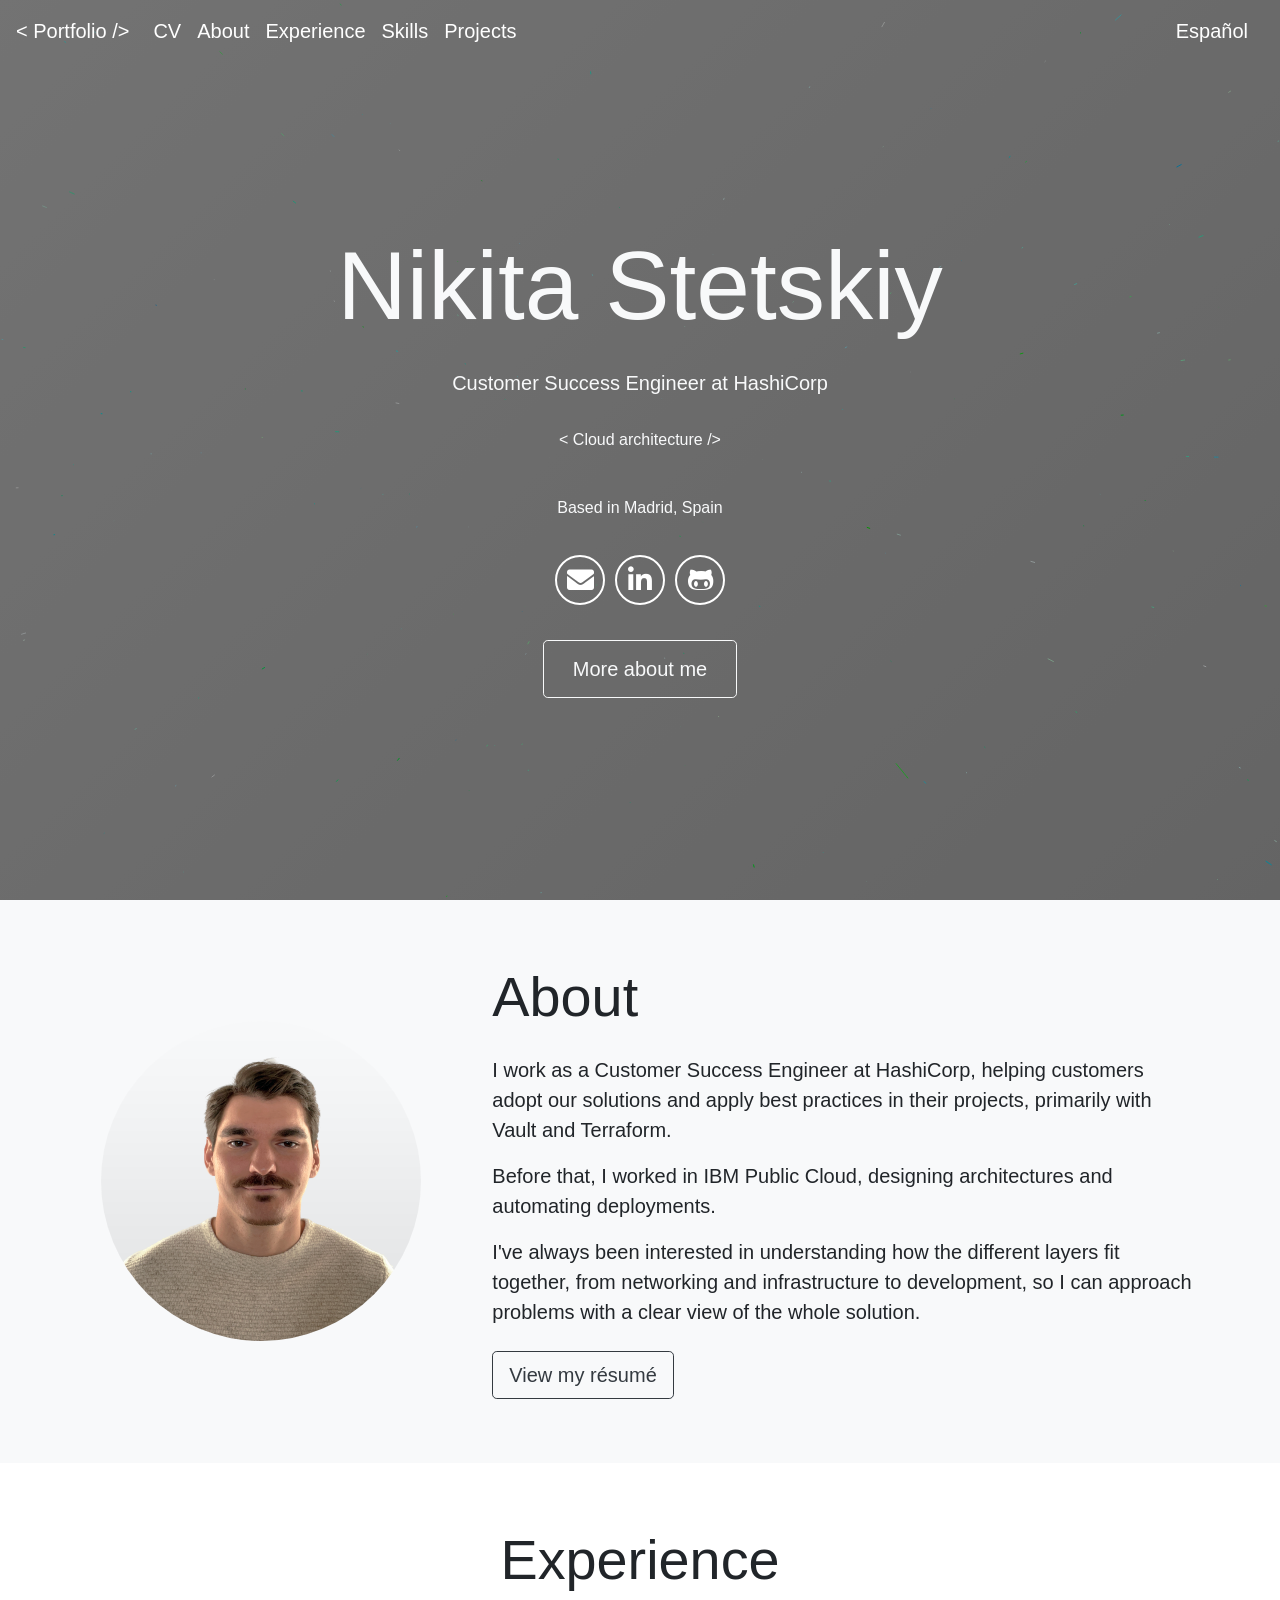
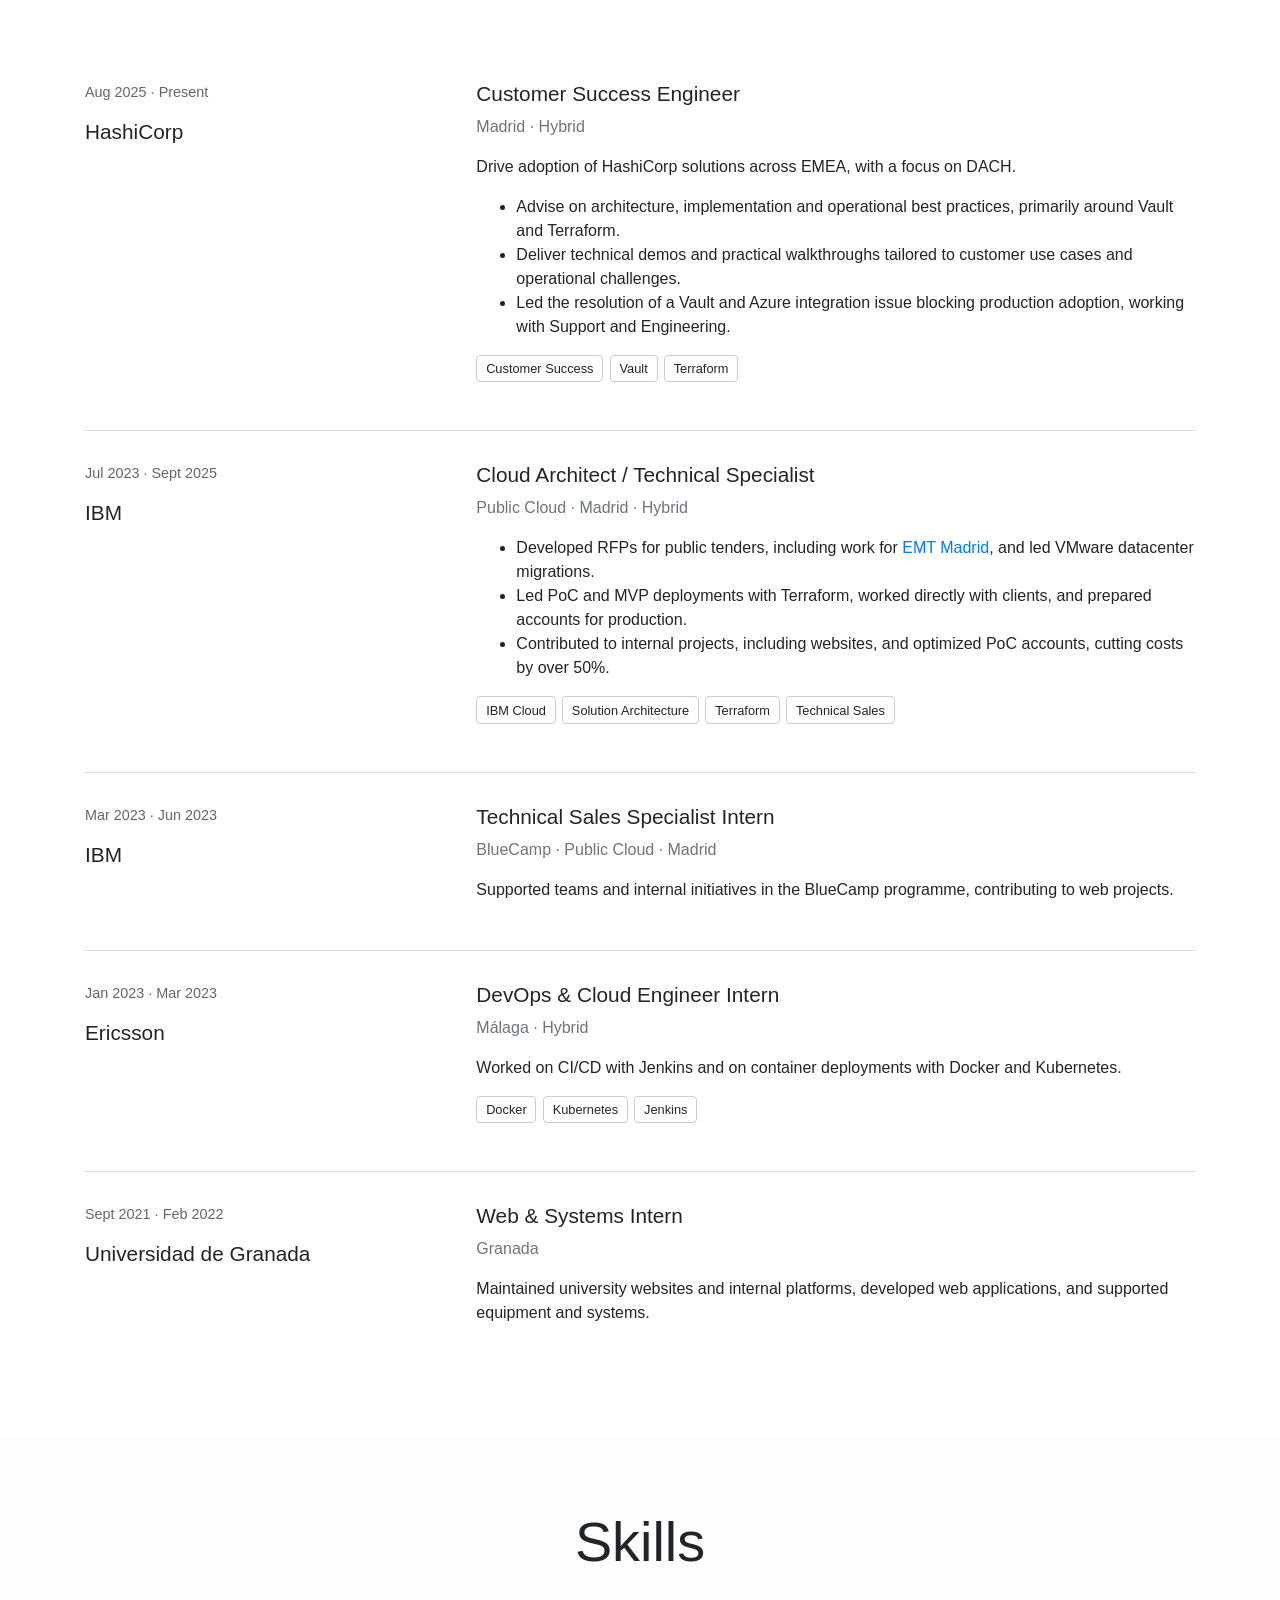
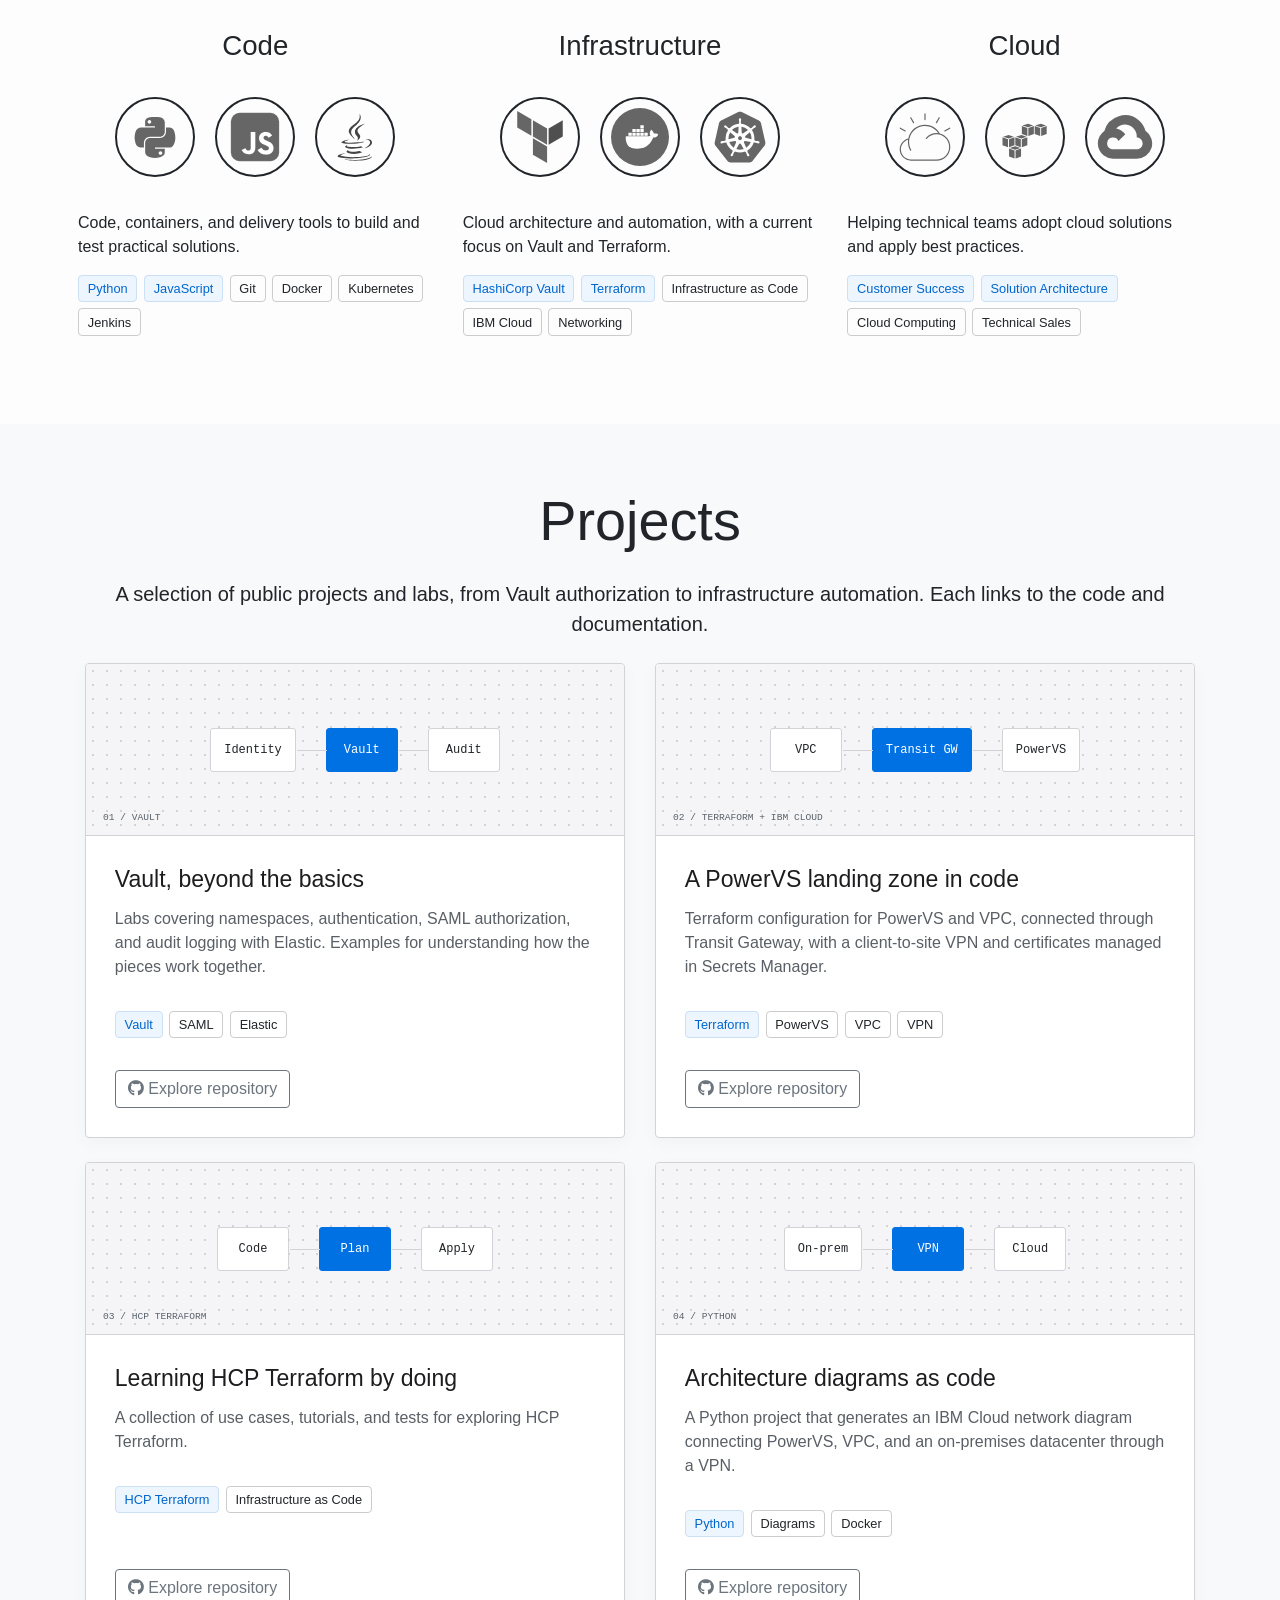
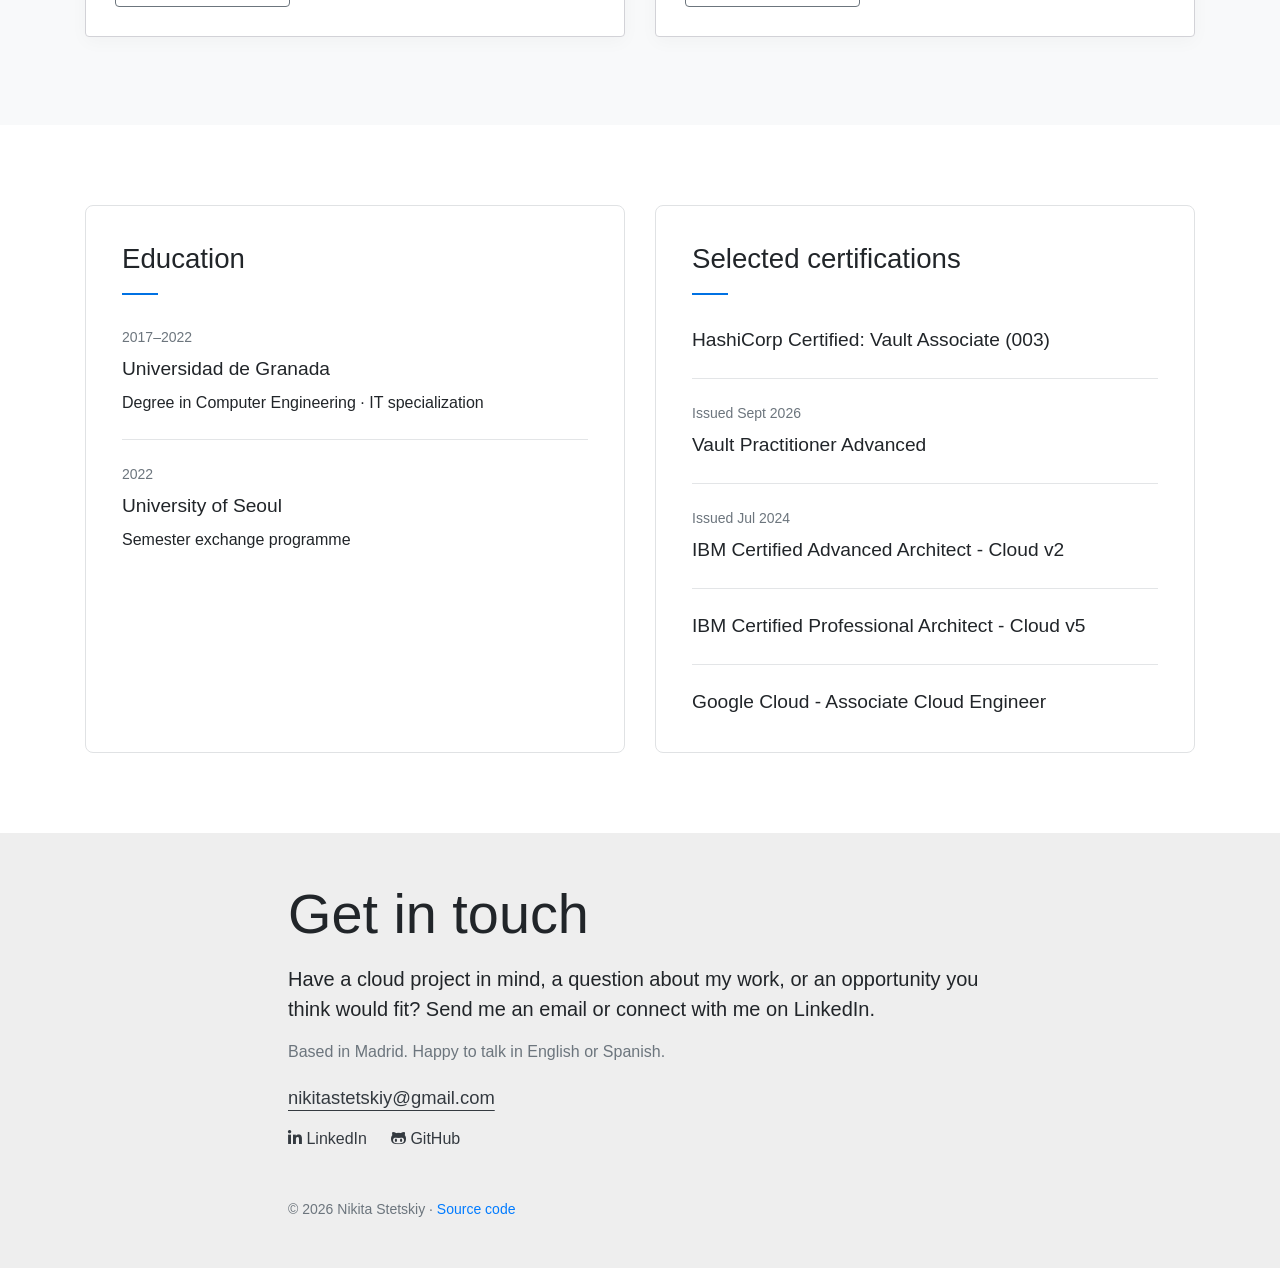
==== commit 61cddc39: "Publish portfolio from 09b2ad731006b97cdfe7c925e61ceaea6cf9bf40" ====
--- a/index.html
+++ b/index.html
@@ -24,8 +24,8 @@
     <meta name="twitter:title" content="Nikita Stetskiy | Customer Success Engineer at HashiCorp" />
     <meta name="twitter:description" content="Nikita Stetskiy, Customer Success Engineer at HashiCorp. Cloud architecture, Vault, Terraform and practical infrastructure projects. Madrid, EMEA and DACH." />
     <script type="application/ld+json">{"@context":"https://schema.org","@type":"ProfilePage","url":"https://nikitastetskiy.github.io/","inLanguage":"en","mainEntity":{"@type":"Person","name":"Nikita Stetskiy","url":"https://nikitastetskiy.github.io/","jobTitle":"Customer Success Engineer","worksFor":{"@type":"Organization","name":"HashiCorp"},"sameAs":["https://www.linkedin.com/in/nikitastetskiy/","https://github.com/nikitastetskiy"],"knowsAbout":["Cloud Computing","HashiCorp Vault","Terraform","Customer Success","Infrastructure as Code"]}}</script>
-    <script type="module" crossorigin src="/assets/index-5IlWMSqu.js"></script>
-    <link rel="stylesheet" crossorigin href="/assets/index-B_g9lOXj.css">
+    <script type="module" crossorigin src="/assets/index-Cana_hO0.js"></script>
+    <link rel="stylesheet" crossorigin href="/assets/index-BAfG9Glc.css">
   </head>
   <body>
     <noscript
--- a/assets/index-BAfG9Glc.css
+++ b/assets/index-BAfG9Glc.css
@@ -0,0 +1 @@
+:root{--blue:#007bff;--indigo:#6610f2;--purple:#6f42c1;--pink:#e83e8c;--red:#dc3545;--orange:#fd7e14;--yellow:#ffc107;--green:#28a745;--teal:#20c997;--cyan:#17a2b8;--white:#fff;--gray:#6c757d;--gray-dark:#343a40;--primary:#007bff;--secondary:#6c757d;--success:#28a745;--info:#17a2b8;--warning:#ffc107;--danger:#dc3545;--light:#f8f9fa;--dark:#343a40;--breakpoint-xs:0;--breakpoint-sm:576px;--breakpoint-md:768px;--breakpoint-lg:992px;--breakpoint-xl:1200px;--font-family-sans-serif:-apple-system, BlinkMacSystemFont, "Segoe UI", Roboto, "Helvetica Neue", Arial, "Noto Sans", "Liberation Sans", sans-serif, "Apple Color Emoji", "Segoe UI Emoji", "Segoe UI Symbol", "Noto Color Emoji";--font-family-monospace:SFMono-Regular, Menlo, Monaco, Consolas, "Liberation Mono", "Courier New", monospace}*,:before,:after{box-sizing:border-box}html{-webkit-text-size-adjust:100%;-webkit-tap-highlight-color:#0000;font-family:sans-serif;line-height:1.15}article,aside,figcaption,figure,footer,header,hgroup,main,nav,section{display:block}body{color:#212529;text-align:left;background-color:#fff;margin:0;font-family:-apple-system,BlinkMacSystemFont,Segoe UI,Roboto,Helvetica Neue,Arial,Noto Sans,Liberation Sans,sans-serif,Apple Color Emoji,Segoe UI Emoji,Segoe UI Symbol,Noto Color Emoji;font-size:1rem;font-weight:400;line-height:1.5}[tabindex="-1"]:focus:not(:focus-visible){outline:0!important}hr{box-sizing:content-box;height:0;overflow:visible}h1,h2,h3,h4,h5,h6{margin-top:0;margin-bottom:.5rem}p{margin-top:0;margin-bottom:1rem}abbr[title],abbr[data-original-title]{cursor:help;-webkit-text-decoration-skip-ink:none;text-decoration-skip-ink:none;border-bottom:0;-webkit-text-decoration:underline dotted;text-decoration:underline dotted}address{font-style:normal;line-height:inherit;margin-bottom:1rem}ol,ul,dl{margin-top:0;margin-bottom:1rem}ol ol,ul ul,ol ul,ul ol{margin-bottom:0}dt{font-weight:700}dd{margin-bottom:.5rem;margin-left:0}blockquote{margin:0 0 1rem}b,strong{font-weight:bolder}small{font-size:80%}sub,sup{vertical-align:baseline;font-size:75%;line-height:0;position:relative}sub{bottom:-.25em}sup{top:-.5em}a{color:#007bff;background-color:#0000;text-decoration:none}a:hover{color:#0056b3;text-decoration:underline}a:not([href]):not([class]),a:not([href]):not([class]):hover{color:inherit;text-decoration:none}pre,code,kbd,samp{font-family:SFMono-Regular,Menlo,Monaco,Consolas,Liberation Mono,Courier New,monospace;font-size:1em}pre{-ms-overflow-style:scrollbar;margin-top:0;margin-bottom:1rem;overflow:auto}figure{margin:0 0 1rem}img{vertical-align:middle;border-style:none}svg{vertical-align:middle;overflow:hidden}table{border-collapse:collapse}caption{color:#6c757d;text-align:left;caption-side:bottom;padding-top:.75rem;padding-bottom:.75rem}th{text-align:inherit;text-align:-webkit-match-parent}label{margin-bottom:.5rem;display:inline-block}button{border-radius:0}button:focus:not(:focus-visible){outline:0}input,button,select,optgroup,textarea{font-family:inherit;font-size:inherit;line-height:inherit;margin:0}button,input{overflow:visible}button,select{text-transform:none}[role=button]{cursor:pointer}select{word-wrap:normal}button,[type=button],[type=reset],[type=submit]{-webkit-appearance:button}button:not(:disabled),[type=button]:not(:disabled),[type=reset]:not(:disabled),[type=submit]:not(:disabled){cursor:pointer}button::-moz-focus-inner{border-style:none;padding:0}[type=button]::-moz-focus-inner{border-style:none;padding:0}[type=reset]::-moz-focus-inner{border-style:none;padding:0}[type=submit]::-moz-focus-inner{border-style:none;padding:0}input[type=radio],input[type=checkbox]{box-sizing:border-box;padding:0}textarea{resize:vertical;overflow:auto}fieldset{border:0;min-width:0;margin:0;padding:0}legend{width:100%;max-width:100%;font-size:1.5rem;line-height:inherit;color:inherit;white-space:normal;margin-bottom:.5rem;padding:0;display:block}progress{vertical-align:baseline}[type=number]::-webkit-inner-spin-button{height:auto}[type=number]::-webkit-outer-spin-button{height:auto}[type=search]{outline-offset:-2px;-webkit-appearance:none}[type=search]::-webkit-search-decoration{-webkit-appearance:none}::-webkit-file-upload-button{font:inherit;-webkit-appearance:button}output{display:inline-block}summary{cursor:pointer;display:list-item}template{display:none}[hidden]{display:none!important}h1,h2,h3,h4,h5,h6,.h1,.h2,.h3,.h4,.h5,.h6{margin-bottom:.5rem;font-weight:500;line-height:1.2}.lead{font-size:1.25rem;font-weight:300}.display-1{font-size:6rem;font-weight:300;line-height:1.2}.display-2{font-size:5.5rem;font-weight:300;line-height:1.2}.display-3{font-size:4.5rem;font-weight:300;line-height:1.2}.display-4{font-size:3.5rem;font-weight:300;line-height:1.2}hr{border:0;border-top:1px solid #0000001a;margin-top:1rem;margin-bottom:1rem}small,.small{font-size:.875em;font-weight:400}mark,.mark{background-color:#fcf8e3;padding:.2em}.list-unstyled,.list-inline{padding-left:0;list-style:none}.list-inline-item{display:inline-block}.list-inline-item:not(:last-child){margin-right:.5rem}.initialism{text-transform:uppercase;font-size:90%}.blockquote{margin-bottom:1rem;font-size:1.25rem}.blockquote-footer{color:#6c757d;font-size:.875em;display:block}.blockquote-footer:before{content:"— "}.img-fluid{max-width:100%;height:auto}.img-thumbnail{background-color:#fff;border:1px solid #dee2e6;border-radius:.25rem;max-width:100%;height:auto;padding:.25rem}.figure{display:inline-block}.figure-img{margin-bottom:.5rem;line-height:1}.figure-caption{color:#6c757d;font-size:90%}code{color:#e83e8c;word-wrap:break-word;font-size:87.5%}a>code{color:inherit}kbd{color:#fff;background-color:#212529;border-radius:.2rem;padding:.2rem .4rem;font-size:87.5%}kbd kbd{padding:0;font-size:100%;font-weight:700}pre{color:#212529;font-size:87.5%;display:block}pre code{font-size:inherit;color:inherit;word-break:normal}.pre-scrollable{max-height:340px;overflow-y:scroll}.container,.container-fluid,.container-xl,.container-lg,.container-md,.container-sm{width:100%;margin-left:auto;margin-right:auto;padding-left:15px;padding-right:15px}@media (min-width:576px){.container-sm,.container{max-width:540px}}@media (min-width:768px){.container-md,.container-sm,.container{max-width:720px}}@media (min-width:992px){.container-lg,.container-md,.container-sm,.container{max-width:960px}}@media (min-width:1200px){.container-xl,.container-lg,.container-md,.container-sm,.container{max-width:1140px}}.row{flex-wrap:wrap;margin-left:-15px;margin-right:-15px;display:flex}.no-gutters{margin-left:0;margin-right:0}.no-gutters>.col,.no-gutters>[class*=col-]{padding-left:0;padding-right:0}.col-xl,.col-xl-auto,.col-xl-12,.col-xl-11,.col-xl-10,.col-xl-9,.col-xl-8,.col-xl-7,.col-xl-6,.col-xl-5,.col-xl-4,.col-xl-3,.col-xl-2,.col-xl-1,.col-lg,.col-lg-auto,.col-lg-12,.col-lg-11,.col-lg-10,.col-lg-9,.col-lg-8,.col-lg-7,.col-lg-6,.col-lg-5,.col-lg-4,.col-lg-3,.col-lg-2,.col-lg-1,.col-md,.col-md-auto,.col-md-12,.col-md-11,.col-md-10,.col-md-9,.col-md-8,.col-md-7,.col-md-6,.col-md-5,.col-md-4,.col-md-3,.col-md-2,.col-md-1,.col-sm,.col-sm-auto,.col-sm-12,.col-sm-11,.col-sm-10,.col-sm-9,.col-sm-8,.col-sm-7,.col-sm-6,.col-sm-5,.col-sm-4,.col-sm-3,.col-sm-2,.col-sm-1,.col,.col-auto,.col-12,.col-11,.col-10,.col-9,.col-8,.col-7,.col-6,.col-5,.col-4,.col-3,.col-2,.col-1{width:100%;padding-left:15px;padding-right:15px;position:relative}.col{flex-grow:1;flex-basis:0;max-width:100%}.row-cols-1>*{flex:0 0 100%;max-width:100%}.row-cols-2>*{flex:0 0 50%;max-width:50%}.row-cols-3>*{flex:0 0 33.3333%;max-width:33.3333%}.row-cols-4>*{flex:0 0 25%;max-width:25%}.row-cols-5>*{flex:0 0 20%;max-width:20%}.row-cols-6>*{flex:0 0 16.6667%;max-width:16.6667%}.col-auto{flex:none;width:auto;max-width:100%}.col-1{flex:0 0 8.33333%;max-width:8.33333%}.col-2{flex:0 0 16.6667%;max-width:16.6667%}.col-3{flex:0 0 25%;max-width:25%}.col-4{flex:0 0 33.3333%;max-width:33.3333%}.col-5{flex:0 0 41.6667%;max-width:41.6667%}.col-6{flex:0 0 50%;max-width:50%}.col-7{flex:0 0 58.3333%;max-width:58.3333%}.col-8{flex:0 0 66.6667%;max-width:66.6667%}.col-9{flex:0 0 75%;max-width:75%}.col-10{flex:0 0 83.3333%;max-width:83.3333%}.col-11{flex:0 0 91.6667%;max-width:91.6667%}.col-12{flex:0 0 100%;max-width:100%}.order-first{order:-1}.order-last{order:13}.order-0{order:0}.order-1{order:1}.order-2{order:2}.order-3{order:3}.order-4{order:4}.order-5{order:5}.order-6{order:6}.order-7{order:7}.order-8{order:8}.order-9{order:9}.order-10{order:10}.order-11{order:11}.order-12{order:12}.offset-1{margin-left:8.33333%}.offset-2{margin-left:16.6667%}.offset-3{margin-left:25%}.offset-4{margin-left:33.3333%}.offset-5{margin-left:41.6667%}.offset-6{margin-left:50%}.offset-7{margin-left:58.3333%}.offset-8{margin-left:66.6667%}.offset-9{margin-left:75%}.offset-10{margin-left:83.3333%}.offset-11{margin-left:91.6667%}@media (min-width:576px){.col-sm{flex-grow:1;flex-basis:0;max-width:100%}.row-cols-sm-1>*{flex:0 0 100%;max-width:100%}.row-cols-sm-2>*{flex:0 0 50%;max-width:50%}.row-cols-sm-3>*{flex:0 0 33.3333%;max-width:33.3333%}.row-cols-sm-4>*{flex:0 0 25%;max-width:25%}.row-cols-sm-5>*{flex:0 0 20%;max-width:20%}.row-cols-sm-6>*{flex:0 0 16.6667%;max-width:16.6667%}.col-sm-auto{flex:none;width:auto;max-width:100%}.col-sm-1{flex:0 0 8.33333%;max-width:8.33333%}.col-sm-2{flex:0 0 16.6667%;max-width:16.6667%}.col-sm-3{flex:0 0 25%;max-width:25%}.col-sm-4{flex:0 0 33.3333%;max-width:33.3333%}.col-sm-5{flex:0 0 41.6667%;max-width:41.6667%}.col-sm-6{flex:0 0 50%;max-width:50%}.col-sm-7{flex:0 0 58.3333%;max-width:58.3333%}.col-sm-8{flex:0 0 66.6667%;max-width:66.6667%}.col-sm-9{flex:0 0 75%;max-width:75%}.col-sm-10{flex:0 0 83.3333%;max-width:83.3333%}.col-sm-11{flex:0 0 91.6667%;max-width:91.6667%}.col-sm-12{flex:0 0 100%;max-width:100%}.order-sm-first{order:-1}.order-sm-last{order:13}.order-sm-0{order:0}.order-sm-1{order:1}.order-sm-2{order:2}.order-sm-3{order:3}.order-sm-4{order:4}.order-sm-5{order:5}.order-sm-6{order:6}.order-sm-7{order:7}.order-sm-8{order:8}.order-sm-9{order:9}.order-sm-10{order:10}.order-sm-11{order:11}.order-sm-12{order:12}.offset-sm-0{margin-left:0}.offset-sm-1{margin-left:8.33333%}.offset-sm-2{margin-left:16.6667%}.offset-sm-3{margin-left:25%}.offset-sm-4{margin-left:33.3333%}.offset-sm-5{margin-left:41.6667%}.offset-sm-6{margin-left:50%}.offset-sm-7{margin-left:58.3333%}.offset-sm-8{margin-left:66.6667%}.offset-sm-9{margin-left:75%}.offset-sm-10{margin-left:83.3333%}.offset-sm-11{margin-left:91.6667%}}@media (min-width:768px){.col-md{flex-grow:1;flex-basis:0;max-width:100%}.row-cols-md-1>*{flex:0 0 100%;max-width:100%}.row-cols-md-2>*{flex:0 0 50%;max-width:50%}.row-cols-md-3>*{flex:0 0 33.3333%;max-width:33.3333%}.row-cols-md-4>*{flex:0 0 25%;max-width:25%}.row-cols-md-5>*{flex:0 0 20%;max-width:20%}.row-cols-md-6>*{flex:0 0 16.6667%;max-width:16.6667%}.col-md-auto{flex:none;width:auto;max-width:100%}.col-md-1{flex:0 0 8.33333%;max-width:8.33333%}.col-md-2{flex:0 0 16.6667%;max-width:16.6667%}.col-md-3{flex:0 0 25%;max-width:25%}.col-md-4{flex:0 0 33.3333%;max-width:33.3333%}.col-md-5{flex:0 0 41.6667%;max-width:41.6667%}.col-md-6{flex:0 0 50%;max-width:50%}.col-md-7{flex:0 0 58.3333%;max-width:58.3333%}.col-md-8{flex:0 0 66.6667%;max-width:66.6667%}.col-md-9{flex:0 0 75%;max-width:75%}.col-md-10{flex:0 0 83.3333%;max-width:83.3333%}.col-md-11{flex:0 0 91.6667%;max-width:91.6667%}.col-md-12{flex:0 0 100%;max-width:100%}.order-md-first{order:-1}.order-md-last{order:13}.order-md-0{order:0}.order-md-1{order:1}.order-md-2{order:2}.order-md-3{order:3}.order-md-4{order:4}.order-md-5{order:5}.order-md-6{order:6}.order-md-7{order:7}.order-md-8{order:8}.order-md-9{order:9}.order-md-10{order:10}.order-md-11{order:11}.order-md-12{order:12}.offset-md-0{margin-left:0}.offset-md-1{margin-left:8.33333%}.offset-md-2{margin-left:16.6667%}.offset-md-3{margin-left:25%}.offset-md-4{margin-left:33.3333%}.offset-md-5{margin-left:41.6667%}.offset-md-6{margin-left:50%}.offset-md-7{margin-left:58.3333%}.offset-md-8{margin-left:66.6667%}.offset-md-9{margin-left:75%}.offset-md-10{margin-left:83.3333%}.offset-md-11{margin-left:91.6667%}}@media (min-width:992px){.col-lg{flex-grow:1;flex-basis:0;max-width:100%}.row-cols-lg-1>*{flex:0 0 100%;max-width:100%}.row-cols-lg-2>*{flex:0 0 50%;max-width:50%}.row-cols-lg-3>*{flex:0 0 33.3333%;max-width:33.3333%}.row-cols-lg-4>*{flex:0 0 25%;max-width:25%}.row-cols-lg-5>*{flex:0 0 20%;max-width:20%}.row-cols-lg-6>*{flex:0 0 16.6667%;max-width:16.6667%}.col-lg-auto{flex:none;width:auto;max-width:100%}.col-lg-1{flex:0 0 8.33333%;max-width:8.33333%}.col-lg-2{flex:0 0 16.6667%;max-width:16.6667%}.col-lg-3{flex:0 0 25%;max-width:25%}.col-lg-4{flex:0 0 33.3333%;max-width:33.3333%}.col-lg-5{flex:0 0 41.6667%;max-width:41.6667%}.col-lg-6{flex:0 0 50%;max-width:50%}.col-lg-7{flex:0 0 58.3333%;max-width:58.3333%}.col-lg-8{flex:0 0 66.6667%;max-width:66.6667%}.col-lg-9{flex:0 0 75%;max-width:75%}.col-lg-10{flex:0 0 83.3333%;max-width:83.3333%}.col-lg-11{flex:0 0 91.6667%;max-width:91.6667%}.col-lg-12{flex:0 0 100%;max-width:100%}.order-lg-first{order:-1}.order-lg-last{order:13}.order-lg-0{order:0}.order-lg-1{order:1}.order-lg-2{order:2}.order-lg-3{order:3}.order-lg-4{order:4}.order-lg-5{order:5}.order-lg-6{order:6}.order-lg-7{order:7}.order-lg-8{order:8}.order-lg-9{order:9}.order-lg-10{order:10}.order-lg-11{order:11}.order-lg-12{order:12}.offset-lg-0{margin-left:0}.offset-lg-1{margin-left:8.33333%}.offset-lg-2{margin-left:16.6667%}.offset-lg-3{margin-left:25%}.offset-lg-4{margin-left:33.3333%}.offset-lg-5{margin-left:41.6667%}.offset-lg-6{margin-left:50%}.offset-lg-7{margin-left:58.3333%}.offset-lg-8{margin-left:66.6667%}.offset-lg-9{margin-left:75%}.offset-lg-10{margin-left:83.3333%}.offset-lg-11{margin-left:91.6667%}}@media (min-width:1200px){.col-xl{flex-grow:1;flex-basis:0;max-width:100%}.row-cols-xl-1>*{flex:0 0 100%;max-width:100%}.row-cols-xl-2>*{flex:0 0 50%;max-width:50%}.row-cols-xl-3>*{flex:0 0 33.3333%;max-width:33.3333%}.row-cols-xl-4>*{flex:0 0 25%;max-width:25%}.row-cols-xl-5>*{flex:0 0 20%;max-width:20%}.row-cols-xl-6>*{flex:0 0 16.6667%;max-width:16.6667%}.col-xl-auto{flex:none;width:auto;max-width:100%}.col-xl-1{flex:0 0 8.33333%;max-width:8.33333%}.col-xl-2{flex:0 0 16.6667%;max-width:16.6667%}.col-xl-3{flex:0 0 25%;max-width:25%}.col-xl-4{flex:0 0 33.3333%;max-width:33.3333%}.col-xl-5{flex:0 0 41.6667%;max-width:41.6667%}.col-xl-6{flex:0 0 50%;max-width:50%}.col-xl-7{flex:0 0 58.3333%;max-width:58.3333%}.col-xl-8{flex:0 0 66.6667%;max-width:66.6667%}.col-xl-9{flex:0 0 75%;max-width:75%}.col-xl-10{flex:0 0 83.3333%;max-width:83.3333%}.col-xl-11{flex:0 0 91.6667%;max-width:91.6667%}.col-xl-12{flex:0 0 100%;max-width:100%}.order-xl-first{order:-1}.order-xl-last{order:13}.order-xl-0{order:0}.order-xl-1{order:1}.order-xl-2{order:2}.order-xl-3{order:3}.order-xl-4{order:4}.order-xl-5{order:5}.order-xl-6{order:6}.order-xl-7{order:7}.order-xl-8{order:8}.order-xl-9{order:9}.order-xl-10{order:10}.order-xl-11{order:11}.order-xl-12{order:12}.offset-xl-0{margin-left:0}.offset-xl-1{margin-left:8.33333%}.offset-xl-2{margin-left:16.6667%}.offset-xl-3{margin-left:25%}.offset-xl-4{margin-left:33.3333%}.offset-xl-5{margin-left:41.6667%}.offset-xl-6{margin-left:50%}.offset-xl-7{margin-left:58.3333%}.offset-xl-8{margin-left:66.6667%}.offset-xl-9{margin-left:75%}.offset-xl-10{margin-left:83.3333%}.offset-xl-11{margin-left:91.6667%}}.table{color:#212529;width:100%;margin-bottom:1rem}.table th,.table td{vertical-align:top;border-top:1px solid #dee2e6;padding:.75rem}.table thead th{vertical-align:bottom;border-bottom:2px solid #dee2e6}.table tbody+tbody{border-top:2px solid #dee2e6}.table-sm th,.table-sm td{padding:.3rem}.table-bordered,.table-bordered th,.table-bordered td{border:1px solid #dee2e6}.table-bordered thead th,.table-bordered thead td{border-bottom-width:2px}.table-borderless th,.table-borderless td,.table-borderless thead th,.table-borderless tbody+tbody{border:0}.table-striped tbody tr:nth-of-type(odd){background-color:#0000000d}.table-hover tbody tr:hover{color:#212529;background-color:#00000013}.table-primary,.table-primary>th,.table-primary>td{background-color:#b8daff}.table-primary th,.table-primary td,.table-primary thead th,.table-primary tbody+tbody{border-color:#7abaff}.table-hover .table-primary:hover,.table-hover .table-primary:hover>td,.table-hover .table-primary:hover>th{background-color:#9ecdff}.table-secondary,.table-secondary>th,.table-secondary>td{background-color:#d6d8db}.table-secondary th,.table-secondary td,.table-secondary thead th,.table-secondary tbody+tbody{border-color:#b3b7bb}.table-hover .table-secondary:hover,.table-hover .table-secondary:hover>td,.table-hover .table-secondary:hover>th{background-color:#c8cccf}.table-success,.table-success>th,.table-success>td{background-color:#c3e6cb}.table-success th,.table-success td,.table-success thead th,.table-success tbody+tbody{border-color:#8fd19e}.table-hover .table-success:hover,.table-hover .table-success:hover>td,.table-hover .table-success:hover>th{background-color:#b1dfbb}.table-info,.table-info>th,.table-info>td{background-color:#bee5eb}.table-info th,.table-info td,.table-info thead th,.table-info tbody+tbody{border-color:#86cfda}.table-hover .table-info:hover,.table-hover .table-info:hover>td,.table-hover .table-info:hover>th{background-color:#abdde5}.table-warning,.table-warning>th,.table-warning>td{background-color:#ffeeba}.table-warning th,.table-warning td,.table-warning thead th,.table-warning tbody+tbody{border-color:#ffdf7e}.table-hover .table-warning:hover,.table-hover .table-warning:hover>td,.table-hover .table-warning:hover>th{background-color:#ffe7a0}.table-danger,.table-danger>th,.table-danger>td{background-color:#f5c6cb}.table-danger th,.table-danger td,.table-danger thead th,.table-danger tbody+tbody{border-color:#ed969e}.table-hover .table-danger:hover,.table-hover .table-danger:hover>td,.table-hover .table-danger:hover>th{background-color:#f1b1b7}.table-light,.table-light>th,.table-light>td{background-color:#fdfdfe}.table-light th,.table-light td,.table-light thead th,.table-light tbody+tbody{border-color:#fbfcfc}.table-hover .table-light:hover,.table-hover .table-light:hover>td,.table-hover .table-light:hover>th{background-color:#eef1f3}.table-dark,.table-dark>th,.table-dark>td{background-color:#c6c8ca}.table-dark th,.table-dark td,.table-dark thead th,.table-dark tbody+tbody{border-color:#95999c}.table-hover .table-dark:hover,.table-hover .table-dark:hover>td,.table-hover .table-dark:hover>th{background-color:#b9bbbd}.table-active,.table-active>th,.table-active>td,.table-hover .table-active:hover,.table-hover .table-active:hover>td,.table-hover .table-active:hover>th{background-color:#00000013}.table .thead-dark th{color:#fff;background-color:#343a40;border-color:#454d55}.table .thead-light th{color:#495057;background-color:#e9ecef;border-color:#dee2e6}.table-dark{color:#fff;background-color:#343a40}.table-dark th,.table-dark td,.table-dark thead th{border-color:#454d55}.table-dark.table-bordered{border:0}.table-dark.table-striped tbody tr:nth-of-type(odd){background-color:#ffffff0d}.table-dark.table-hover tbody tr:hover{color:#fff;background-color:#ffffff13}@media (max-width:575.98px){.table-responsive-sm{-webkit-overflow-scrolling:touch;width:100%;display:block;overflow-x:auto}.table-responsive-sm>.table-bordered{border:0}}@media (max-width:767.98px){.table-responsive-md{-webkit-overflow-scrolling:touch;width:100%;display:block;overflow-x:auto}.table-responsive-md>.table-bordered{border:0}}@media (max-width:991.98px){.table-responsive-lg{-webkit-overflow-scrolling:touch;width:100%;display:block;overflow-x:auto}.table-responsive-lg>.table-bordered{border:0}}@media (max-width:1199.98px){.table-responsive-xl{-webkit-overflow-scrolling:touch;width:100%;display:block;overflow-x:auto}.table-responsive-xl>.table-bordered{border:0}}.table-responsive{-webkit-overflow-scrolling:touch;width:100%;display:block;overflow-x:auto}.table-responsive>.table-bordered{border:0}.form-control{color:#495057;background-color:#fff;background-clip:padding-box;border:1px solid #ced4da;border-radius:.25rem;width:100%;height:calc(1.5em + .75rem + 2px);padding:.375rem .75rem;font-size:1rem;font-weight:400;line-height:1.5;transition:border-color .15s ease-in-out,box-shadow .15s ease-in-out;display:block}@media (prefers-reduced-motion:reduce){.form-control{transition:none}}.form-control::-ms-expand{background-color:#0000;border:0}.form-control:focus{color:#495057;background-color:#fff;border-color:#80bdff;outline:0;box-shadow:0 0 0 .2rem #007bff40}.form-control::placeholder{color:#6c757d;opacity:1}.form-control:disabled,.form-control[readonly]{opacity:1;background-color:#e9ecef}input[type=date].form-control,input[type=time].form-control,input[type=datetime-local].form-control,input[type=month].form-control{appearance:none}select.form-control:-moz-focusring{color:#0000;text-shadow:0 0 #495057}select.form-control:focus::-ms-value{color:#495057;background-color:#fff}.form-control-file,.form-control-range{width:100%;display:block}.col-form-label{font-size:inherit;margin-bottom:0;padding-top:calc(.375rem + 1px);padding-bottom:calc(.375rem + 1px);line-height:1.5}.col-form-label-lg{padding-top:calc(.5rem + 1px);padding-bottom:calc(.5rem + 1px);font-size:1.25rem;line-height:1.5}.col-form-label-sm{padding-top:calc(.25rem + 1px);padding-bottom:calc(.25rem + 1px);font-size:.875rem;line-height:1.5}.form-control-plaintext{color:#212529;background-color:#0000;border:1px solid #0000;border-width:1px 0;width:100%;margin-bottom:0;padding:.375rem 0;font-size:1rem;line-height:1.5;display:block}.form-control-plaintext.form-control-sm,.form-control-plaintext.form-control-lg{padding-left:0;padding-right:0}.form-control-sm{border-radius:.2rem;height:calc(1.5em + .5rem + 2px);padding:.25rem .5rem;font-size:.875rem;line-height:1.5}.form-control-lg{border-radius:.3rem;height:calc(1.5em + 1rem + 2px);padding:.5rem 1rem;font-size:1.25rem;line-height:1.5}select.form-control[size],select.form-control[multiple],textarea.form-control{height:auto}.form-group{margin-bottom:1rem}.form-text{margin-top:.25rem;display:block}.form-row{flex-wrap:wrap;margin-left:-5px;margin-right:-5px;display:flex}.form-row>.col,.form-row>[class*=col-]{padding-left:5px;padding-right:5px}.form-check{padding-left:1.25rem;display:block;position:relative}.form-check-input{margin-top:.3rem;margin-left:-1.25rem;position:absolute}.form-check-input[disabled]~.form-check-label,.form-check-input:disabled~.form-check-label{color:#6c757d}.form-check-label{margin-bottom:0}.form-check-inline{align-items:center;margin-right:.75rem;padding-left:0;display:inline-flex}.form-check-inline .form-check-input{margin-top:0;margin-left:0;margin-right:.3125rem;position:static}.valid-feedback{color:#28a745;width:100%;margin-top:.25rem;font-size:.875em;display:none}.valid-tooltip{z-index:5;color:#fff;background-color:#28a745e6;border-radius:.25rem;max-width:100%;margin-top:.1rem;padding:.25rem .5rem;font-size:.875rem;line-height:1.5;display:none;position:absolute;top:100%;left:0}.form-row>.col>.valid-tooltip,.form-row>[class*=col-]>.valid-tooltip{left:5px}.was-validated :valid~.valid-feedback,.was-validated :valid~.valid-tooltip,.is-valid~.valid-feedback,.is-valid~.valid-tooltip{display:block}.was-validated .form-control:valid,.form-control.is-valid{background-image:url("data:image/svg+xml,%3csvg xmlns='http://www.w3.org/2000/svg' width='8' height='8' viewBox='0 0 8 8'%3e%3cpath fill='%2328a745' d='M2.3 6.73L.6 4.53c-.4-1.04.46-1.4 1.1-.8l1.1 1.4 3.4-3.8c.6-.63 1.6-.27 1.2.7l-4 4.6c-.43.5-.8.4-1.1.1z'/%3e%3c/svg%3e");background-position:right calc(.375em + .1875rem) center;background-repeat:no-repeat;background-size:calc(.75em + .375rem) calc(.75em + .375rem);border-color:#28a745;padding-right:calc(1.5em + .75rem)!important}.was-validated .form-control:valid:focus,.form-control.is-valid:focus{border-color:#28a745;box-shadow:0 0 0 .2rem #28a74540}.was-validated select.form-control:valid,select.form-control.is-valid{background-position:right 1.5rem center;padding-right:3rem!important}.was-validated textarea.form-control:valid,textarea.form-control.is-valid{background-position:right calc(.375em + .1875rem) top calc(.375em + .1875rem);padding-right:calc(1.5em + .75rem)}.was-validated .custom-select:valid,.custom-select.is-valid{background:url("data:image/svg+xml,%3csvg xmlns='http://www.w3.org/2000/svg' width='4' height='5' viewBox='0 0 4 5'%3e%3cpath fill='%23343a40' d='M2 0L0 2h4zm0 5L0 3h4z'/%3e%3c/svg%3e") right .75rem center/8px 10px no-repeat,#fff url("data:image/svg+xml,%3csvg xmlns='http://www.w3.org/2000/svg' width='8' height='8' viewBox='0 0 8 8'%3e%3cpath fill='%2328a745' d='M2.3 6.73L.6 4.53c-.4-1.04.46-1.4 1.1-.8l1.1 1.4 3.4-3.8c.6-.63 1.6-.27 1.2.7l-4 4.6c-.43.5-.8.4-1.1.1z'/%3e%3c/svg%3e") right 1.75rem center/calc(.75em + .375rem) calc(.75em + .375rem) no-repeat;border-color:#28a745;padding-right:calc(.75em + 2.3125rem)!important}.was-validated .custom-select:valid:focus,.custom-select.is-valid:focus{border-color:#28a745;box-shadow:0 0 0 .2rem #28a74540}.was-validated .form-check-input:valid~.form-check-label,.form-check-input.is-valid~.form-check-label{color:#28a745}.was-validated .form-check-input:valid~.valid-feedback,.was-validated .form-check-input:valid~.valid-tooltip,.form-check-input.is-valid~.valid-feedback,.form-check-input.is-valid~.valid-tooltip{display:block}.was-validated .custom-control-input:valid~.custom-control-label,.custom-control-input.is-valid~.custom-control-label{color:#28a745}.was-validated .custom-control-input:valid~.custom-control-label:before,.custom-control-input.is-valid~.custom-control-label:before{border-color:#28a745}.was-validated .custom-control-input:valid:checked~.custom-control-label:before,.custom-control-input.is-valid:checked~.custom-control-label:before{background-color:#34ce57;border-color:#34ce57}.was-validated .custom-control-input:valid:focus~.custom-control-label:before,.custom-control-input.is-valid:focus~.custom-control-label:before{box-shadow:0 0 0 .2rem #28a74540}.was-validated .custom-control-input:valid:focus:not(:checked)~.custom-control-label:before,.custom-control-input.is-valid:focus:not(:checked)~.custom-control-label:before,.was-validated .custom-file-input:valid~.custom-file-label,.custom-file-input.is-valid~.custom-file-label{border-color:#28a745}.was-validated .custom-file-input:valid:focus~.custom-file-label,.custom-file-input.is-valid:focus~.custom-file-label{border-color:#28a745;box-shadow:0 0 0 .2rem #28a74540}.invalid-feedback{color:#dc3545;width:100%;margin-top:.25rem;font-size:.875em;display:none}.invalid-tooltip{z-index:5;color:#fff;background-color:#dc3545e6;border-radius:.25rem;max-width:100%;margin-top:.1rem;padding:.25rem .5rem;font-size:.875rem;line-height:1.5;display:none;position:absolute;top:100%;left:0}.form-row>.col>.invalid-tooltip,.form-row>[class*=col-]>.invalid-tooltip{left:5px}.was-validated :invalid~.invalid-feedback,.was-validated :invalid~.invalid-tooltip,.is-invalid~.invalid-feedback,.is-invalid~.invalid-tooltip{display:block}.was-validated .form-control:invalid,.form-control.is-invalid{background-image:url("data:image/svg+xml,%3csvg xmlns='http://www.w3.org/2000/svg' width='12' height='12' fill='none' stroke='%23dc3545' viewBox='0 0 12 12'%3e%3ccircle cx='6' cy='6' r='4.5'/%3e%3cpath stroke-linejoin='round' d='M5.8 3.6h.4L6 6.5z'/%3e%3ccircle cx='6' cy='8.2' r='.6' fill='%23dc3545' stroke='none'/%3e%3c/svg%3e");background-position:right calc(.375em + .1875rem) center;background-repeat:no-repeat;background-size:calc(.75em + .375rem) calc(.75em + .375rem);border-color:#dc3545;padding-right:calc(1.5em + .75rem)!important}.was-validated .form-control:invalid:focus,.form-control.is-invalid:focus{border-color:#dc3545;box-shadow:0 0 0 .2rem #dc354540}.was-validated select.form-control:invalid,select.form-control.is-invalid{background-position:right 1.5rem center;padding-right:3rem!important}.was-validated textarea.form-control:invalid,textarea.form-control.is-invalid{background-position:right calc(.375em + .1875rem) top calc(.375em + .1875rem);padding-right:calc(1.5em + .75rem)}.was-validated .custom-select:invalid,.custom-select.is-invalid{background:url("data:image/svg+xml,%3csvg xmlns='http://www.w3.org/2000/svg' width='4' height='5' viewBox='0 0 4 5'%3e%3cpath fill='%23343a40' d='M2 0L0 2h4zm0 5L0 3h4z'/%3e%3c/svg%3e") right .75rem center/8px 10px no-repeat,#fff url("data:image/svg+xml,%3csvg xmlns='http://www.w3.org/2000/svg' width='12' height='12' fill='none' stroke='%23dc3545' viewBox='0 0 12 12'%3e%3ccircle cx='6' cy='6' r='4.5'/%3e%3cpath stroke-linejoin='round' d='M5.8 3.6h.4L6 6.5z'/%3e%3ccircle cx='6' cy='8.2' r='.6' fill='%23dc3545' stroke='none'/%3e%3c/svg%3e") right 1.75rem center/calc(.75em + .375rem) calc(.75em + .375rem) no-repeat;border-color:#dc3545;padding-right:calc(.75em + 2.3125rem)!important}.was-validated .custom-select:invalid:focus,.custom-select.is-invalid:focus{border-color:#dc3545;box-shadow:0 0 0 .2rem #dc354540}.was-validated .form-check-input:invalid~.form-check-label,.form-check-input.is-invalid~.form-check-label{color:#dc3545}.was-validated .form-check-input:invalid~.invalid-feedback,.was-validated .form-check-input:invalid~.invalid-tooltip,.form-check-input.is-invalid~.invalid-feedback,.form-check-input.is-invalid~.invalid-tooltip{display:block}.was-validated .custom-control-input:invalid~.custom-control-label,.custom-control-input.is-invalid~.custom-control-label{color:#dc3545}.was-validated .custom-control-input:invalid~.custom-control-label:before,.custom-control-input.is-invalid~.custom-control-label:before{border-color:#dc3545}.was-validated .custom-control-input:invalid:checked~.custom-control-label:before,.custom-control-input.is-invalid:checked~.custom-control-label:before{background-color:#e4606d;border-color:#e4606d}.was-validated .custom-control-input:invalid:focus~.custom-control-label:before,.custom-control-input.is-invalid:focus~.custom-control-label:before{box-shadow:0 0 0 .2rem #dc354540}.was-validated .custom-control-input:invalid:focus:not(:checked)~.custom-control-label:before,.custom-control-input.is-invalid:focus:not(:checked)~.custom-control-label:before,.was-validated .custom-file-input:invalid~.custom-file-label,.custom-file-input.is-invalid~.custom-file-label{border-color:#dc3545}.was-validated .custom-file-input:invalid:focus~.custom-file-label,.custom-file-input.is-invalid:focus~.custom-file-label{border-color:#dc3545;box-shadow:0 0 0 .2rem #dc354540}.form-inline{flex-flow:wrap;align-items:center;display:flex}.form-inline .form-check{width:100%}@media (min-width:576px){.form-inline label{justify-content:center;align-items:center;margin-bottom:0;display:flex}.form-inline .form-group{flex-flow:wrap;flex:none;align-items:center;margin-bottom:0;display:flex}.form-inline .form-control{vertical-align:middle;width:auto;display:inline-block}.form-inline .form-control-plaintext{display:inline-block}.form-inline .input-group,.form-inline .custom-select{width:auto}.form-inline .form-check{justify-content:center;align-items:center;width:auto;padding-left:0;display:flex}.form-inline .form-check-input{flex-shrink:0;margin-top:0;margin-left:0;margin-right:.25rem;position:relative}.form-inline .custom-control{justify-content:center;align-items:center}.form-inline .custom-control-label{margin-bottom:0}}.btn{color:#212529;text-align:center;vertical-align:middle;-webkit-user-select:none;user-select:none;background-color:#0000;border:1px solid #0000;border-radius:.25rem;padding:.375rem .75rem;font-size:1rem;font-weight:400;line-height:1.5;transition:color .15s ease-in-out,background-color .15s ease-in-out,border-color .15s ease-in-out,box-shadow .15s ease-in-out;display:inline-block}@media (prefers-reduced-motion:reduce){.btn{transition:none}}.btn:hover{color:#212529;text-decoration:none}.btn:focus,.btn.focus{outline:0;box-shadow:0 0 0 .2rem #007bff40}.btn.disabled,.btn:disabled{opacity:.65}.btn:not(:disabled):not(.disabled){cursor:pointer}a.btn.disabled,fieldset:disabled a.btn{pointer-events:none}.btn-primary{color:#fff;background-color:#007bff;border-color:#007bff}.btn-primary:hover{color:#fff;background-color:#0069d9;border-color:#0062cc}.btn-primary:focus,.btn-primary.focus{color:#fff;background-color:#0069d9;border-color:#0062cc;box-shadow:0 0 0 .2rem #268fff80}.btn-primary.disabled,.btn-primary:disabled{color:#fff;background-color:#007bff;border-color:#007bff}.btn-primary:not(:disabled):not(.disabled):active,.btn-primary:not(:disabled):not(.disabled).active,.show>.btn-primary.dropdown-toggle{color:#fff;background-color:#0062cc;border-color:#005cbf}.btn-primary:not(:disabled):not(.disabled):active:focus,.btn-primary:not(:disabled):not(.disabled).active:focus,.show>.btn-primary.dropdown-toggle:focus{box-shadow:0 0 0 .2rem #268fff80}.btn-secondary{color:#fff;background-color:#6c757d;border-color:#6c757d}.btn-secondary:hover{color:#fff;background-color:#5a6268;border-color:#545b62}.btn-secondary:focus,.btn-secondary.focus{color:#fff;background-color:#5a6268;border-color:#545b62;box-shadow:0 0 0 .2rem #828a9180}.btn-secondary.disabled,.btn-secondary:disabled{color:#fff;background-color:#6c757d;border-color:#6c757d}.btn-secondary:not(:disabled):not(.disabled):active,.btn-secondary:not(:disabled):not(.disabled).active,.show>.btn-secondary.dropdown-toggle{color:#fff;background-color:#545b62;border-color:#4e555b}.btn-secondary:not(:disabled):not(.disabled):active:focus,.btn-secondary:not(:disabled):not(.disabled).active:focus,.show>.btn-secondary.dropdown-toggle:focus{box-shadow:0 0 0 .2rem #828a9180}.btn-success{color:#fff;background-color:#28a745;border-color:#28a745}.btn-success:hover{color:#fff;background-color:#218838;border-color:#1e7e34}.btn-success:focus,.btn-success.focus{color:#fff;background-color:#218838;border-color:#1e7e34;box-shadow:0 0 0 .2rem #48b46180}.btn-success.disabled,.btn-success:disabled{color:#fff;background-color:#28a745;border-color:#28a745}.btn-success:not(:disabled):not(.disabled):active,.btn-success:not(:disabled):not(.disabled).active,.show>.btn-success.dropdown-toggle{color:#fff;background-color:#1e7e34;border-color:#1c7430}.btn-success:not(:disabled):not(.disabled):active:focus,.btn-success:not(:disabled):not(.disabled).active:focus,.show>.btn-success.dropdown-toggle:focus{box-shadow:0 0 0 .2rem #48b46180}.btn-info{color:#fff;background-color:#17a2b8;border-color:#17a2b8}.btn-info:hover{color:#fff;background-color:#138496;border-color:#117a8b}.btn-info:focus,.btn-info.focus{color:#fff;background-color:#138496;border-color:#117a8b;box-shadow:0 0 0 .2rem #3ab0c380}.btn-info.disabled,.btn-info:disabled{color:#fff;background-color:#17a2b8;border-color:#17a2b8}.btn-info:not(:disabled):not(.disabled):active,.btn-info:not(:disabled):not(.disabled).active,.show>.btn-info.dropdown-toggle{color:#fff;background-color:#117a8b;border-color:#10707f}.btn-info:not(:disabled):not(.disabled):active:focus,.btn-info:not(:disabled):not(.disabled).active:focus,.show>.btn-info.dropdown-toggle:focus{box-shadow:0 0 0 .2rem #3ab0c380}.btn-warning{color:#212529;background-color:#ffc107;border-color:#ffc107}.btn-warning:hover{color:#212529;background-color:#e0a800;border-color:#d39e00}.btn-warning:focus,.btn-warning.focus{color:#212529;background-color:#e0a800;border-color:#d39e00;box-shadow:0 0 0 .2rem #deaa0c80}.btn-warning.disabled,.btn-warning:disabled{color:#212529;background-color:#ffc107;border-color:#ffc107}.btn-warning:not(:disabled):not(.disabled):active,.btn-warning:not(:disabled):not(.disabled).active,.show>.btn-warning.dropdown-toggle{color:#212529;background-color:#d39e00;border-color:#c69500}.btn-warning:not(:disabled):not(.disabled):active:focus,.btn-warning:not(:disabled):not(.disabled).active:focus,.show>.btn-warning.dropdown-toggle:focus{box-shadow:0 0 0 .2rem #deaa0c80}.btn-danger{color:#fff;background-color:#dc3545;border-color:#dc3545}.btn-danger:hover{color:#fff;background-color:#c82333;border-color:#bd2130}.btn-danger:focus,.btn-danger.focus{color:#fff;background-color:#c82333;border-color:#bd2130;box-shadow:0 0 0 .2rem #e1536180}.btn-danger.disabled,.btn-danger:disabled{color:#fff;background-color:#dc3545;border-color:#dc3545}.btn-danger:not(:disabled):not(.disabled):active,.btn-danger:not(:disabled):not(.disabled).active,.show>.btn-danger.dropdown-toggle{color:#fff;background-color:#bd2130;border-color:#b21f2d}.btn-danger:not(:disabled):not(.disabled):active:focus,.btn-danger:not(:disabled):not(.disabled).active:focus,.show>.btn-danger.dropdown-toggle:focus{box-shadow:0 0 0 .2rem #e1536180}.btn-light{color:#212529;background-color:#f8f9fa;border-color:#f8f9fa}.btn-light:hover{color:#212529;background-color:#e2e6ea;border-color:#dae0e5}.btn-light:focus,.btn-light.focus{color:#212529;background-color:#e2e6ea;border-color:#dae0e5;box-shadow:0 0 0 .2rem #d8d9db80}.btn-light.disabled,.btn-light:disabled{color:#212529;background-color:#f8f9fa;border-color:#f8f9fa}.btn-light:not(:disabled):not(.disabled):active,.btn-light:not(:disabled):not(.disabled).active,.show>.btn-light.dropdown-toggle{color:#212529;background-color:#dae0e5;border-color:#d3d9df}.btn-light:not(:disabled):not(.disabled):active:focus,.btn-light:not(:disabled):not(.disabled).active:focus,.show>.btn-light.dropdown-toggle:focus{box-shadow:0 0 0 .2rem #d8d9db80}.btn-dark{color:#fff;background-color:#343a40;border-color:#343a40}.btn-dark:hover{color:#fff;background-color:#23272b;border-color:#1d2124}.btn-dark:focus,.btn-dark.focus{color:#fff;background-color:#23272b;border-color:#1d2124;box-shadow:0 0 0 .2rem #52585d80}.btn-dark.disabled,.btn-dark:disabled{color:#fff;background-color:#343a40;border-color:#343a40}.btn-dark:not(:disabled):not(.disabled):active,.btn-dark:not(:disabled):not(.disabled).active,.show>.btn-dark.dropdown-toggle{color:#fff;background-color:#1d2124;border-color:#171a1d}.btn-dark:not(:disabled):not(.disabled):active:focus,.btn-dark:not(:disabled):not(.disabled).active:focus,.show>.btn-dark.dropdown-toggle:focus{box-shadow:0 0 0 .2rem #52585d80}.btn-outline-primary{color:#007bff;border-color:#007bff}.btn-outline-primary:hover{color:#fff;background-color:#007bff;border-color:#007bff}.btn-outline-primary:focus,.btn-outline-primary.focus{box-shadow:0 0 0 .2rem #007bff80}.btn-outline-primary.disabled,.btn-outline-primary:disabled{color:#007bff;background-color:#0000}.btn-outline-primary:not(:disabled):not(.disabled):active,.btn-outline-primary:not(:disabled):not(.disabled).active,.show>.btn-outline-primary.dropdown-toggle{color:#fff;background-color:#007bff;border-color:#007bff}.btn-outline-primary:not(:disabled):not(.disabled):active:focus,.btn-outline-primary:not(:disabled):not(.disabled).active:focus,.show>.btn-outline-primary.dropdown-toggle:focus{box-shadow:0 0 0 .2rem #007bff80}.btn-outline-secondary{color:#6c757d;border-color:#6c757d}.btn-outline-secondary:hover{color:#fff;background-color:#6c757d;border-color:#6c757d}.btn-outline-secondary:focus,.btn-outline-secondary.focus{box-shadow:0 0 0 .2rem #6c757d80}.btn-outline-secondary.disabled,.btn-outline-secondary:disabled{color:#6c757d;background-color:#0000}.btn-outline-secondary:not(:disabled):not(.disabled):active,.btn-outline-secondary:not(:disabled):not(.disabled).active,.show>.btn-outline-secondary.dropdown-toggle{color:#fff;background-color:#6c757d;border-color:#6c757d}.btn-outline-secondary:not(:disabled):not(.disabled):active:focus,.btn-outline-secondary:not(:disabled):not(.disabled).active:focus,.show>.btn-outline-secondary.dropdown-toggle:focus{box-shadow:0 0 0 .2rem #6c757d80}.btn-outline-success{color:#28a745;border-color:#28a745}.btn-outline-success:hover{color:#fff;background-color:#28a745;border-color:#28a745}.btn-outline-success:focus,.btn-outline-success.focus{box-shadow:0 0 0 .2rem #28a74580}.btn-outline-success.disabled,.btn-outline-success:disabled{color:#28a745;background-color:#0000}.btn-outline-success:not(:disabled):not(.disabled):active,.btn-outline-success:not(:disabled):not(.disabled).active,.show>.btn-outline-success.dropdown-toggle{color:#fff;background-color:#28a745;border-color:#28a745}.btn-outline-success:not(:disabled):not(.disabled):active:focus,.btn-outline-success:not(:disabled):not(.disabled).active:focus,.show>.btn-outline-success.dropdown-toggle:focus{box-shadow:0 0 0 .2rem #28a74580}.btn-outline-info{color:#17a2b8;border-color:#17a2b8}.btn-outline-info:hover{color:#fff;background-color:#17a2b8;border-color:#17a2b8}.btn-outline-info:focus,.btn-outline-info.focus{box-shadow:0 0 0 .2rem #17a2b880}.btn-outline-info.disabled,.btn-outline-info:disabled{color:#17a2b8;background-color:#0000}.btn-outline-info:not(:disabled):not(.disabled):active,.btn-outline-info:not(:disabled):not(.disabled).active,.show>.btn-outline-info.dropdown-toggle{color:#fff;background-color:#17a2b8;border-color:#17a2b8}.btn-outline-info:not(:disabled):not(.disabled):active:focus,.btn-outline-info:not(:disabled):not(.disabled).active:focus,.show>.btn-outline-info.dropdown-toggle:focus{box-shadow:0 0 0 .2rem #17a2b880}.btn-outline-warning{color:#ffc107;border-color:#ffc107}.btn-outline-warning:hover{color:#212529;background-color:#ffc107;border-color:#ffc107}.btn-outline-warning:focus,.btn-outline-warning.focus{box-shadow:0 0 0 .2rem #ffc10780}.btn-outline-warning.disabled,.btn-outline-warning:disabled{color:#ffc107;background-color:#0000}.btn-outline-warning:not(:disabled):not(.disabled):active,.btn-outline-warning:not(:disabled):not(.disabled).active,.show>.btn-outline-warning.dropdown-toggle{color:#212529;background-color:#ffc107;border-color:#ffc107}.btn-outline-warning:not(:disabled):not(.disabled):active:focus,.btn-outline-warning:not(:disabled):not(.disabled).active:focus,.show>.btn-outline-warning.dropdown-toggle:focus{box-shadow:0 0 0 .2rem #ffc10780}.btn-outline-danger{color:#dc3545;border-color:#dc3545}.btn-outline-danger:hover{color:#fff;background-color:#dc3545;border-color:#dc3545}.btn-outline-danger:focus,.btn-outline-danger.focus{box-shadow:0 0 0 .2rem #dc354580}.btn-outline-danger.disabled,.btn-outline-danger:disabled{color:#dc3545;background-color:#0000}.btn-outline-danger:not(:disabled):not(.disabled):active,.btn-outline-danger:not(:disabled):not(.disabled).active,.show>.btn-outline-danger.dropdown-toggle{color:#fff;background-color:#dc3545;border-color:#dc3545}.btn-outline-danger:not(:disabled):not(.disabled):active:focus,.btn-outline-danger:not(:disabled):not(.disabled).active:focus,.show>.btn-outline-danger.dropdown-toggle:focus{box-shadow:0 0 0 .2rem #dc354580}.btn-outline-light{color:#f8f9fa;border-color:#f8f9fa}.btn-outline-light:hover{color:#212529;background-color:#f8f9fa;border-color:#f8f9fa}.btn-outline-light:focus,.btn-outline-light.focus{box-shadow:0 0 0 .2rem #f8f9fa80}.btn-outline-light.disabled,.btn-outline-light:disabled{color:#f8f9fa;background-color:#0000}.btn-outline-light:not(:disabled):not(.disabled):active,.btn-outline-light:not(:disabled):not(.disabled).active,.show>.btn-outline-light.dropdown-toggle{color:#212529;background-color:#f8f9fa;border-color:#f8f9fa}.btn-outline-light:not(:disabled):not(.disabled):active:focus,.btn-outline-light:not(:disabled):not(.disabled).active:focus,.show>.btn-outline-light.dropdown-toggle:focus{box-shadow:0 0 0 .2rem #f8f9fa80}.btn-outline-dark{color:#343a40;border-color:#343a40}.btn-outline-dark:hover{color:#fff;background-color:#343a40;border-color:#343a40}.btn-outline-dark:focus,.btn-outline-dark.focus{box-shadow:0 0 0 .2rem #343a4080}.btn-outline-dark.disabled,.btn-outline-dark:disabled{color:#343a40;background-color:#0000}.btn-outline-dark:not(:disabled):not(.disabled):active,.btn-outline-dark:not(:disabled):not(.disabled).active,.show>.btn-outline-dark.dropdown-toggle{color:#fff;background-color:#343a40;border-color:#343a40}.btn-outline-dark:not(:disabled):not(.disabled):active:focus,.btn-outline-dark:not(:disabled):not(.disabled).active:focus,.show>.btn-outline-dark.dropdown-toggle:focus{box-shadow:0 0 0 .2rem #343a4080}.btn-link{color:#007bff;font-weight:400;text-decoration:none}.btn-link:hover{color:#0056b3;text-decoration:underline}.btn-link:focus,.btn-link.focus{text-decoration:underline}.btn-link:disabled,.btn-link.disabled{color:#6c757d;pointer-events:none}.btn-lg,.btn-group-lg>.btn{border-radius:.3rem;padding:.5rem 1rem;font-size:1.25rem;line-height:1.5}.btn-sm,.btn-group-sm>.btn{border-radius:.2rem;padding:.25rem .5rem;font-size:.875rem;line-height:1.5}.btn-block{width:100%;display:block}.btn-block+.btn-block{margin-top:.5rem}input[type=submit].btn-block,input[type=reset].btn-block,input[type=button].btn-block{width:100%}.fade{transition:opacity .15s linear}@media (prefers-reduced-motion:reduce){.fade{transition:none}}.fade:not(.show){opacity:0}.collapse:not(.show){display:none}.collapsing{height:0;transition:height .35s;position:relative;overflow:hidden}@media (prefers-reduced-motion:reduce){.collapsing{transition:none}}.collapsing.width{width:0;height:auto;transition:width .35s}@media (prefers-reduced-motion:reduce){.collapsing.width{transition:none}}.dropup,.dropright,.dropdown,.dropleft{position:relative}.dropdown-toggle{white-space:nowrap}.dropdown-toggle:after{vertical-align:.255em;content:"";border:.3em solid #0000;border-top-color:currentColor;border-bottom:0;margin-left:.255em;display:inline-block}.dropdown-toggle:empty:after{margin-left:0}.dropdown-menu{z-index:1000;float:left;color:#212529;text-align:left;background-color:#fff;background-clip:padding-box;border:1px solid #00000026;border-radius:.25rem;min-width:10rem;margin:.125rem 0 0;padding:.5rem 0;font-size:1rem;list-style:none;display:none;position:absolute;top:100%;left:0}.dropdown-menu-left{left:0;right:auto}.dropdown-menu-right{left:auto;right:0}@media (min-width:576px){.dropdown-menu-sm-left{left:0;right:auto}.dropdown-menu-sm-right{left:auto;right:0}}@media (min-width:768px){.dropdown-menu-md-left{left:0;right:auto}.dropdown-menu-md-right{left:auto;right:0}}@media (min-width:992px){.dropdown-menu-lg-left{left:0;right:auto}.dropdown-menu-lg-right{left:auto;right:0}}@media (min-width:1200px){.dropdown-menu-xl-left{left:0;right:auto}.dropdown-menu-xl-right{left:auto;right:0}}.dropup .dropdown-menu{margin-top:0;margin-bottom:.125rem;top:auto;bottom:100%}.dropup .dropdown-toggle:after{vertical-align:.255em;content:"";border:.3em solid #0000;border-top:0;border-bottom-color:currentColor;margin-left:.255em;display:inline-block}.dropup .dropdown-toggle:empty:after{margin-left:0}.dropright .dropdown-menu{margin-top:0;margin-left:.125rem;top:0;left:100%;right:auto}.dropright .dropdown-toggle:after{vertical-align:.255em;content:"";border:.3em solid #0000;border-left-color:currentColor;border-right:0;margin-left:.255em;display:inline-block}.dropright .dropdown-toggle:empty:after{margin-left:0}.dropright .dropdown-toggle:after{vertical-align:0}.dropleft .dropdown-menu{margin-top:0;margin-right:.125rem;top:0;left:auto;right:100%}.dropleft .dropdown-toggle:after{vertical-align:.255em;content:"";margin-left:.255em;display:none}.dropleft .dropdown-toggle:before{vertical-align:.255em;content:"";border-top:.3em solid #0000;border-bottom:.3em solid #0000;border-right:.3em solid;margin-right:.255em;display:inline-block}.dropleft .dropdown-toggle:empty:after{margin-left:0}.dropleft .dropdown-toggle:before{vertical-align:0}.dropdown-menu[x-placement^=top],.dropdown-menu[x-placement^=right],.dropdown-menu[x-placement^=bottom],.dropdown-menu[x-placement^=left]{bottom:auto;right:auto}.dropdown-divider{border-top:1px solid #e9ecef;height:0;margin:.5rem 0;overflow:hidden}.dropdown-item{clear:both;color:#212529;width:100%;text-align:inherit;white-space:nowrap;background-color:#0000;border:0;padding:.25rem 1.5rem;font-weight:400;display:block}.dropdown-item:hover,.dropdown-item:focus{color:#16181b;background-color:#e9ecef;text-decoration:none}.dropdown-item.active,.dropdown-item:active{color:#fff;background-color:#007bff;text-decoration:none}.dropdown-item.disabled,.dropdown-item:disabled{color:#adb5bd;pointer-events:none;background-color:#0000}.dropdown-menu.show{display:block}.dropdown-header{color:#6c757d;white-space:nowrap;margin-bottom:0;padding:.5rem 1.5rem;font-size:.875rem;display:block}.dropdown-item-text{color:#212529;padding:.25rem 1.5rem;display:block}.btn-group,.btn-group-vertical{vertical-align:middle;display:inline-flex;position:relative}.btn-group>.btn,.btn-group-vertical>.btn{flex:auto;position:relative}.btn-group>.btn:hover,.btn-group-vertical>.btn:hover,.btn-group>.btn:focus,.btn-group>.btn:active,.btn-group>.btn.active,.btn-group-vertical>.btn:focus,.btn-group-vertical>.btn:active,.btn-group-vertical>.btn.active{z-index:1}.btn-toolbar{flex-wrap:wrap;justify-content:flex-start;display:flex}.btn-toolbar .input-group{width:auto}.btn-group>.btn:not(:first-child),.btn-group>.btn-group:not(:first-child){margin-left:-1px}.btn-group>.btn:not(:last-child):not(.dropdown-toggle),.btn-group>.btn-group:not(:last-child)>.btn{border-top-right-radius:0;border-bottom-right-radius:0}.btn-group>.btn:not(:first-child),.btn-group>.btn-group:not(:first-child)>.btn{border-top-left-radius:0;border-bottom-left-radius:0}.dropdown-toggle-split{padding-left:.5625rem;padding-right:.5625rem}.dropdown-toggle-split:after,.dropup .dropdown-toggle-split:after,.dropright .dropdown-toggle-split:after{margin-left:0}.dropleft .dropdown-toggle-split:before{margin-right:0}.btn-sm+.dropdown-toggle-split,.btn-group-sm>.btn+.dropdown-toggle-split{padding-left:.375rem;padding-right:.375rem}.btn-lg+.dropdown-toggle-split,.btn-group-lg>.btn+.dropdown-toggle-split{padding-left:.75rem;padding-right:.75rem}.btn-group-vertical{flex-direction:column;justify-content:center;align-items:flex-start}.btn-group-vertical>.btn,.btn-group-vertical>.btn-group{width:100%}.btn-group-vertical>.btn:not(:first-child),.btn-group-vertical>.btn-group:not(:first-child){margin-top:-1px}.btn-group-vertical>.btn:not(:last-child):not(.dropdown-toggle),.btn-group-vertical>.btn-group:not(:last-child)>.btn{border-bottom-right-radius:0;border-bottom-left-radius:0}.btn-group-vertical>.btn:not(:first-child),.btn-group-vertical>.btn-group:not(:first-child)>.btn{border-top-left-radius:0;border-top-right-radius:0}.btn-group-toggle>.btn,.btn-group-toggle>.btn-group>.btn{margin-bottom:0}.btn-group-toggle>.btn input[type=radio],.btn-group-toggle>.btn input[type=checkbox],.btn-group-toggle>.btn-group>.btn input[type=radio],.btn-group-toggle>.btn-group>.btn input[type=checkbox]{clip:rect(0, 0, 0, 0);pointer-events:none;position:absolute}.input-group{flex-wrap:wrap;align-items:stretch;width:100%;display:flex;position:relative}.input-group>.form-control,.input-group>.form-control-plaintext,.input-group>.custom-select,.input-group>.custom-file{flex:auto;width:1%;min-width:0;margin-bottom:0;position:relative}.input-group>.form-control+.form-control,.input-group>.form-control+.custom-select,.input-group>.form-control+.custom-file,.input-group>.form-control-plaintext+.form-control,.input-group>.form-control-plaintext+.custom-select,.input-group>.form-control-plaintext+.custom-file,.input-group>.custom-select+.form-control,.input-group>.custom-select+.custom-select,.input-group>.custom-select+.custom-file,.input-group>.custom-file+.form-control,.input-group>.custom-file+.custom-select,.input-group>.custom-file+.custom-file{margin-left:-1px}.input-group>.form-control:focus,.input-group>.custom-select:focus,.input-group>.custom-file .custom-file-input:focus~.custom-file-label{z-index:3}.input-group>.custom-file .custom-file-input:focus{z-index:4}.input-group>.form-control:not(:first-child),.input-group>.custom-select:not(:first-child){border-top-left-radius:0;border-bottom-left-radius:0}.input-group>.custom-file{align-items:center;display:flex}.input-group>.custom-file:not(:last-child) .custom-file-label,.input-group>.custom-file:not(:last-child) .custom-file-label:after{border-top-right-radius:0;border-bottom-right-radius:0}.input-group>.custom-file:not(:first-child) .custom-file-label{border-top-left-radius:0;border-bottom-left-radius:0}.input-group:not(.has-validation)>.form-control:not(:last-child),.input-group:not(.has-validation)>.custom-select:not(:last-child),.input-group:not(.has-validation)>.custom-file:not(:last-child) .custom-file-label,.input-group:not(.has-validation)>.custom-file:not(:last-child) .custom-file-label:after,.input-group.has-validation>.form-control:nth-last-child(n+3),.input-group.has-validation>.custom-select:nth-last-child(n+3),.input-group.has-validation>.custom-file:nth-last-child(n+3) .custom-file-label,.input-group.has-validation>.custom-file:nth-last-child(n+3) .custom-file-label:after{border-top-right-radius:0;border-bottom-right-radius:0}.input-group-prepend,.input-group-append{display:flex}.input-group-prepend .btn,.input-group-append .btn{z-index:2;position:relative}.input-group-prepend .btn:focus,.input-group-append .btn:focus{z-index:3}.input-group-prepend .btn+.btn,.input-group-prepend .btn+.input-group-text,.input-group-prepend .input-group-text+.input-group-text,.input-group-prepend .input-group-text+.btn,.input-group-append .btn+.btn,.input-group-append .btn+.input-group-text,.input-group-append .input-group-text+.input-group-text,.input-group-append .input-group-text+.btn{margin-left:-1px}.input-group-prepend{margin-right:-1px}.input-group-append{margin-left:-1px}.input-group-text{color:#495057;text-align:center;white-space:nowrap;background-color:#e9ecef;border:1px solid #ced4da;border-radius:.25rem;align-items:center;margin-bottom:0;padding:.375rem .75rem;font-size:1rem;font-weight:400;line-height:1.5;display:flex}.input-group-text input[type=radio],.input-group-text input[type=checkbox]{margin-top:0}.input-group-lg>.form-control:not(textarea),.input-group-lg>.custom-select{height:calc(1.5em + 1rem + 2px)}.input-group-lg>.form-control,.input-group-lg>.custom-select,.input-group-lg>.input-group-prepend>.input-group-text,.input-group-lg>.input-group-append>.input-group-text,.input-group-lg>.input-group-prepend>.btn,.input-group-lg>.input-group-append>.btn{border-radius:.3rem;padding:.5rem 1rem;font-size:1.25rem;line-height:1.5}.input-group-sm>.form-control:not(textarea),.input-group-sm>.custom-select{height:calc(1.5em + .5rem + 2px)}.input-group-sm>.form-control,.input-group-sm>.custom-select,.input-group-sm>.input-group-prepend>.input-group-text,.input-group-sm>.input-group-append>.input-group-text,.input-group-sm>.input-group-prepend>.btn,.input-group-sm>.input-group-append>.btn{border-radius:.2rem;padding:.25rem .5rem;font-size:.875rem;line-height:1.5}.input-group-lg>.custom-select,.input-group-sm>.custom-select{padding-right:1.75rem}.input-group>.input-group-prepend>.btn,.input-group>.input-group-prepend>.input-group-text,.input-group:not(.has-validation)>.input-group-append:not(:last-child)>.btn,.input-group:not(.has-validation)>.input-group-append:not(:last-child)>.input-group-text,.input-group.has-validation>.input-group-append:nth-last-child(n+3)>.btn,.input-group.has-validation>.input-group-append:nth-last-child(n+3)>.input-group-text,.input-group>.input-group-append:last-child>.btn:not(:last-child):not(.dropdown-toggle),.input-group>.input-group-append:last-child>.input-group-text:not(:last-child){border-top-right-radius:0;border-bottom-right-radius:0}.input-group>.input-group-append>.btn,.input-group>.input-group-append>.input-group-text,.input-group>.input-group-prepend:not(:first-child)>.btn,.input-group>.input-group-prepend:not(:first-child)>.input-group-text,.input-group>.input-group-prepend:first-child>.btn:not(:first-child),.input-group>.input-group-prepend:first-child>.input-group-text:not(:first-child){border-top-left-radius:0;border-bottom-left-radius:0}.custom-control{z-index:1;-webkit-print-color-adjust:exact;-moz-print-color-adjust:exact;print-color-adjust:exact;min-height:1.5rem;padding-left:1.5rem;display:block;position:relative}.custom-control-inline{margin-right:1rem;display:inline-flex}.custom-control-input{z-index:-1;opacity:0;width:1rem;height:1.25rem;position:absolute;left:0}.custom-control-input:checked~.custom-control-label:before{color:#fff;background-color:#007bff;border-color:#007bff}.custom-control-input:focus~.custom-control-label:before{box-shadow:0 0 0 .2rem #007bff40}.custom-control-input:focus:not(:checked)~.custom-control-label:before{border-color:#80bdff}.custom-control-input:not(:disabled):active~.custom-control-label:before{color:#fff;background-color:#b3d7ff;border-color:#b3d7ff}.custom-control-input[disabled]~.custom-control-label,.custom-control-input:disabled~.custom-control-label{color:#6c757d}.custom-control-input[disabled]~.custom-control-label:before,.custom-control-input:disabled~.custom-control-label:before{background-color:#e9ecef}.custom-control-label{vertical-align:top;margin-bottom:0;position:relative}.custom-control-label:before{pointer-events:none;content:"";background-color:#fff;border:1px solid #adb5bd;width:1rem;height:1rem;display:block;position:absolute;top:.25rem;left:-1.5rem}.custom-control-label:after{content:"";background:50%/50% 50% no-repeat;width:1rem;height:1rem;display:block;position:absolute;top:.25rem;left:-1.5rem}.custom-checkbox .custom-control-label:before{border-radius:.25rem}.custom-checkbox .custom-control-input:checked~.custom-control-label:after{background-image:url("data:image/svg+xml,%3csvg xmlns='http://www.w3.org/2000/svg' width='8' height='8' viewBox='0 0 8 8'%3e%3cpath fill='%23fff' d='M6.564.75l-3.59 3.612-1.538-1.55L0 4.26l2.974 2.99L8 2.193z'/%3e%3c/svg%3e")}.custom-checkbox .custom-control-input:indeterminate~.custom-control-label:before{background-color:#007bff;border-color:#007bff}.custom-checkbox .custom-control-input:indeterminate~.custom-control-label:after{background-image:url("data:image/svg+xml,%3csvg xmlns='http://www.w3.org/2000/svg' width='4' height='4' viewBox='0 0 4 4'%3e%3cpath stroke='%23fff' d='M0 2h4'/%3e%3c/svg%3e")}.custom-checkbox .custom-control-input:disabled:checked~.custom-control-label:before,.custom-checkbox .custom-control-input:disabled:indeterminate~.custom-control-label:before{background-color:#007bff80}.custom-radio .custom-control-label:before{border-radius:50%}.custom-radio .custom-control-input:checked~.custom-control-label:after{background-image:url("data:image/svg+xml,%3csvg xmlns='http://www.w3.org/2000/svg' width='12' height='12' viewBox='-4 -4 8 8'%3e%3ccircle r='3' fill='%23fff'/%3e%3c/svg%3e")}.custom-radio .custom-control-input:disabled:checked~.custom-control-label:before{background-color:#007bff80}.custom-switch{padding-left:2.25rem}.custom-switch .custom-control-label:before{pointer-events:all;border-radius:.5rem;width:1.75rem;left:-2.25rem}.custom-switch .custom-control-label:after{background-color:#adb5bd;border-radius:.5rem;width:calc(1rem - 4px);height:calc(1rem - 4px);transition:transform .15s ease-in-out,background-color .15s ease-in-out,border-color .15s ease-in-out,box-shadow .15s ease-in-out;top:calc(.25rem + 2px);left:calc(2px - 2.25rem)}@media (prefers-reduced-motion:reduce){.custom-switch .custom-control-label:after{transition:none}}.custom-switch .custom-control-input:checked~.custom-control-label:after{background-color:#fff;transform:translate(.75rem)}.custom-switch .custom-control-input:disabled:checked~.custom-control-label:before{background-color:#007bff80}.custom-select{color:#495057;vertical-align:middle;appearance:none;background:#fff url("data:image/svg+xml,%3csvg xmlns='http://www.w3.org/2000/svg' width='4' height='5' viewBox='0 0 4 5'%3e%3cpath fill='%23343a40' d='M2 0L0 2h4zm0 5L0 3h4z'/%3e%3c/svg%3e") right .75rem center/8px 10px no-repeat;border:1px solid #ced4da;border-radius:.25rem;width:100%;height:calc(1.5em + .75rem + 2px);padding:.375rem 1.75rem .375rem .75rem;font-size:1rem;font-weight:400;line-height:1.5;display:inline-block}.custom-select:focus{border-color:#80bdff;outline:0;box-shadow:0 0 0 .2rem #007bff40}.custom-select:focus::-ms-value{color:#495057;background-color:#fff}.custom-select[multiple],.custom-select[size]:not([size="1"]){background-image:none;height:auto;padding-right:.75rem}.custom-select:disabled{color:#6c757d;background-color:#e9ecef}.custom-select::-ms-expand{display:none}.custom-select:-moz-focusring{color:#0000;text-shadow:0 0 #495057}.custom-select-sm{height:calc(1.5em + .5rem + 2px);padding-top:.25rem;padding-bottom:.25rem;padding-left:.5rem;font-size:.875rem}.custom-select-lg{height:calc(1.5em + 1rem + 2px);padding-top:.5rem;padding-bottom:.5rem;padding-left:1rem;font-size:1.25rem}.custom-file{width:100%;height:calc(1.5em + .75rem + 2px);margin-bottom:0;display:inline-block;position:relative}.custom-file-input{z-index:2;opacity:0;width:100%;height:calc(1.5em + .75rem + 2px);margin:0;position:relative;overflow:hidden}.custom-file-input:focus~.custom-file-label{border-color:#80bdff;box-shadow:0 0 0 .2rem #007bff40}.custom-file-input[disabled]~.custom-file-label,.custom-file-input:disabled~.custom-file-label{background-color:#e9ecef}.custom-file-input:lang(en)~.custom-file-label:after{content:"Browse"}.custom-file-input~.custom-file-label[data-browse]:after{content:attr(data-browse)}.custom-file-label{z-index:1;color:#495057;background-color:#fff;border:1px solid #ced4da;border-radius:.25rem;height:calc(1.5em + .75rem + 2px);padding:.375rem .75rem;font-weight:400;line-height:1.5;position:absolute;top:0;left:0;right:0;overflow:hidden}.custom-file-label:after{z-index:3;color:#495057;content:"Browse";border-left:inherit;background-color:#e9ecef;border-radius:0 .25rem .25rem 0;height:calc(1.5em + .75rem);padding:.375rem .75rem;line-height:1.5;display:block;position:absolute;top:0;bottom:0;right:0}.custom-range{appearance:none;background-color:#0000;width:100%;height:1.4rem;padding:0}.custom-range:focus{outline:0}.custom-range:focus::-webkit-slider-thumb{box-shadow:0 0 0 1px #fff,0 0 0 .2rem #007bff40}.custom-range:focus::-moz-range-thumb{box-shadow:0 0 0 1px #fff,0 0 0 .2rem #007bff40}.custom-range:focus::-ms-thumb{box-shadow:0 0 0 1px #fff,0 0 0 .2rem #007bff40}.custom-range::-moz-focus-outer{border:0}.custom-range::-webkit-slider-thumb{background-color:#007bff;border:0;border-radius:1rem;width:1rem;height:1rem;margin-top:-.25rem;transition:background-color .15s ease-in-out,border-color .15s ease-in-out,box-shadow .15s ease-in-out}@media (prefers-reduced-motion:reduce){.custom-range::-webkit-slider-thumb{transition:none}}.custom-range::-webkit-slider-thumb{appearance:none}.custom-range::-webkit-slider-thumb:active{background-color:#b3d7ff}.custom-range::-webkit-slider-runnable-track{color:#0000;cursor:pointer;background-color:#dee2e6;border-color:#0000;border-radius:1rem;width:100%;height:.5rem}.custom-range::-moz-range-thumb{background-color:#007bff;border:0;border-radius:1rem;width:1rem;height:1rem;transition:background-color .15s ease-in-out,border-color .15s ease-in-out,box-shadow .15s ease-in-out}@media (prefers-reduced-motion:reduce){.custom-range::-moz-range-thumb{transition:none}}.custom-range::-moz-range-thumb{appearance:none}.custom-range::-moz-range-thumb:active{background-color:#b3d7ff}.custom-range::-moz-range-track{color:#0000;cursor:pointer;background-color:#dee2e6;border-color:#0000;border-radius:1rem;width:100%;height:.5rem}.custom-range::-ms-thumb{background-color:#007bff;border:0;border-radius:1rem;width:1rem;height:1rem;margin-top:0;margin-left:.2rem;margin-right:.2rem;transition:background-color .15s ease-in-out,border-color .15s ease-in-out,box-shadow .15s ease-in-out}@media (prefers-reduced-motion:reduce){.custom-range::-ms-thumb{transition:none}}.custom-range::-ms-thumb{appearance:none}.custom-range::-ms-thumb:active{background-color:#b3d7ff}.custom-range::-ms-track{color:#0000;cursor:pointer;background-color:#0000;border-width:.5rem;border-color:#0000;width:100%;height:.5rem}.custom-range::-ms-fill-lower{background-color:#dee2e6;border-radius:1rem}.custom-range::-ms-fill-upper{background-color:#dee2e6;border-radius:1rem;margin-right:15px}.custom-range:disabled::-webkit-slider-thumb{background-color:#adb5bd}.custom-range:disabled::-webkit-slider-runnable-track{cursor:default}.custom-range:disabled::-moz-range-thumb{background-color:#adb5bd}.custom-range:disabled::-moz-range-track{cursor:default}.custom-range:disabled::-ms-thumb{background-color:#adb5bd}.custom-control-label:before,.custom-file-label,.custom-select{transition:background-color .15s ease-in-out,border-color .15s ease-in-out,box-shadow .15s ease-in-out}@media (prefers-reduced-motion:reduce){.custom-control-label:before,.custom-file-label,.custom-select{transition:none}}.nav{flex-wrap:wrap;margin-bottom:0;padding-left:0;list-style:none;display:flex}.nav-link{padding:.5rem 1rem;display:block}.nav-link:hover,.nav-link:focus{text-decoration:none}.nav-link.disabled{color:#6c757d;pointer-events:none;cursor:default}.nav-tabs{border-bottom:1px solid #dee2e6}.nav-tabs .nav-link{background-color:#0000;border:1px solid #0000;border-top-left-radius:.25rem;border-top-right-radius:.25rem;margin-bottom:-1px}.nav-tabs .nav-link:hover,.nav-tabs .nav-link:focus{isolation:isolate;border-color:#e9ecef #e9ecef #dee2e6}.nav-tabs .nav-link.disabled{color:#6c757d;background-color:#0000;border-color:#0000}.nav-tabs .nav-link.active,.nav-tabs .nav-item.show .nav-link{color:#495057;background-color:#fff;border-color:#dee2e6 #dee2e6 #fff}.nav-tabs .dropdown-menu{border-top-left-radius:0;border-top-right-radius:0;margin-top:-1px}.nav-pills .nav-link{background:0 0;border:0;border-radius:.25rem}.nav-pills .nav-link.active,.nav-pills .show>.nav-link{color:#fff;background-color:#007bff}.nav-fill>.nav-link,.nav-fill .nav-item{text-align:center;flex:auto}.nav-justified>.nav-link,.nav-justified .nav-item{text-align:center;flex-grow:1;flex-basis:0}.tab-content>.tab-pane{display:none}.tab-content>.active{display:block}.navbar{flex-wrap:wrap;justify-content:space-between;align-items:center;padding:.5rem 1rem;display:flex;position:relative}.navbar .container,.navbar .container-fluid,.navbar .container-sm,.navbar .container-md,.navbar .container-lg,.navbar .container-xl{flex-wrap:wrap;justify-content:space-between;align-items:center;display:flex}.navbar-brand{font-size:1.25rem;line-height:inherit;white-space:nowrap;margin-right:1rem;padding-top:.3125rem;padding-bottom:.3125rem;display:inline-block}.navbar-brand:hover,.navbar-brand:focus{text-decoration:none}.navbar-nav{flex-direction:column;margin-bottom:0;padding-left:0;list-style:none;display:flex}.navbar-nav .nav-link{padding-left:0;padding-right:0}.navbar-nav .dropdown-menu{float:none;position:static}.navbar-text{padding-top:.5rem;padding-bottom:.5rem;display:inline-block}.navbar-collapse{flex-grow:1;flex-basis:100%;align-items:center}.navbar-toggler{background-color:#0000;border:1px solid #0000;border-radius:.25rem;padding:.25rem .75rem;font-size:1.25rem;line-height:1}.navbar-toggler:hover,.navbar-toggler:focus{text-decoration:none}.navbar-toggler-icon{vertical-align:middle;content:"";background:50%/100% 100% no-repeat;width:1.5em;height:1.5em;display:inline-block}.navbar-nav-scroll{max-height:75vh;overflow-y:auto}@media (max-width:575.98px){.navbar-expand-sm>.container,.navbar-expand-sm>.container-fluid,.navbar-expand-sm>.container-sm,.navbar-expand-sm>.container-md,.navbar-expand-sm>.container-lg,.navbar-expand-sm>.container-xl{padding-left:0;padding-right:0}}@media (min-width:576px){.navbar-expand-sm{flex-flow:row;justify-content:flex-start}.navbar-expand-sm .navbar-nav{flex-direction:row}.navbar-expand-sm .navbar-nav .dropdown-menu{position:absolute}.navbar-expand-sm .navbar-nav .nav-link{padding-left:.5rem;padding-right:.5rem}.navbar-expand-sm>.container,.navbar-expand-sm>.container-fluid,.navbar-expand-sm>.container-sm,.navbar-expand-sm>.container-md,.navbar-expand-sm>.container-lg,.navbar-expand-sm>.container-xl{flex-wrap:nowrap}.navbar-expand-sm .navbar-nav-scroll{overflow:visible}.navbar-expand-sm .navbar-collapse{flex-basis:auto;display:flex!important}.navbar-expand-sm .navbar-toggler{display:none}}@media (max-width:767.98px){.navbar-expand-md>.container,.navbar-expand-md>.container-fluid,.navbar-expand-md>.container-sm,.navbar-expand-md>.container-md,.navbar-expand-md>.container-lg,.navbar-expand-md>.container-xl{padding-left:0;padding-right:0}}@media (min-width:768px){.navbar-expand-md{flex-flow:row;justify-content:flex-start}.navbar-expand-md .navbar-nav{flex-direction:row}.navbar-expand-md .navbar-nav .dropdown-menu{position:absolute}.navbar-expand-md .navbar-nav .nav-link{padding-left:.5rem;padding-right:.5rem}.navbar-expand-md>.container,.navbar-expand-md>.container-fluid,.navbar-expand-md>.container-sm,.navbar-expand-md>.container-md,.navbar-expand-md>.container-lg,.navbar-expand-md>.container-xl{flex-wrap:nowrap}.navbar-expand-md .navbar-nav-scroll{overflow:visible}.navbar-expand-md .navbar-collapse{flex-basis:auto;display:flex!important}.navbar-expand-md .navbar-toggler{display:none}}@media (max-width:991.98px){.navbar-expand-lg>.container,.navbar-expand-lg>.container-fluid,.navbar-expand-lg>.container-sm,.navbar-expand-lg>.container-md,.navbar-expand-lg>.container-lg,.navbar-expand-lg>.container-xl{padding-left:0;padding-right:0}}@media (min-width:992px){.navbar-expand-lg{flex-flow:row;justify-content:flex-start}.navbar-expand-lg .navbar-nav{flex-direction:row}.navbar-expand-lg .navbar-nav .dropdown-menu{position:absolute}.navbar-expand-lg .navbar-nav .nav-link{padding-left:.5rem;padding-right:.5rem}.navbar-expand-lg>.container,.navbar-expand-lg>.container-fluid,.navbar-expand-lg>.container-sm,.navbar-expand-lg>.container-md,.navbar-expand-lg>.container-lg,.navbar-expand-lg>.container-xl{flex-wrap:nowrap}.navbar-expand-lg .navbar-nav-scroll{overflow:visible}.navbar-expand-lg .navbar-collapse{flex-basis:auto;display:flex!important}.navbar-expand-lg .navbar-toggler{display:none}}@media (max-width:1199.98px){.navbar-expand-xl>.container,.navbar-expand-xl>.container-fluid,.navbar-expand-xl>.container-sm,.navbar-expand-xl>.container-md,.navbar-expand-xl>.container-lg,.navbar-expand-xl>.container-xl{padding-left:0;padding-right:0}}@media (min-width:1200px){.navbar-expand-xl{flex-flow:row;justify-content:flex-start}.navbar-expand-xl .navbar-nav{flex-direction:row}.navbar-expand-xl .navbar-nav .dropdown-menu{position:absolute}.navbar-expand-xl .navbar-nav .nav-link{padding-left:.5rem;padding-right:.5rem}.navbar-expand-xl>.container,.navbar-expand-xl>.container-fluid,.navbar-expand-xl>.container-sm,.navbar-expand-xl>.container-md,.navbar-expand-xl>.container-lg,.navbar-expand-xl>.container-xl{flex-wrap:nowrap}.navbar-expand-xl .navbar-nav-scroll{overflow:visible}.navbar-expand-xl .navbar-collapse{flex-basis:auto;display:flex!important}.navbar-expand-xl .navbar-toggler{display:none}}.navbar-expand>.container,.navbar-expand>.container-fluid,.navbar-expand>.container-sm,.navbar-expand>.container-md,.navbar-expand>.container-lg,.navbar-expand>.container-xl{padding-left:0;padding-right:0}.navbar-expand{flex-flow:row;justify-content:flex-start}.navbar-expand .navbar-nav{flex-direction:row}.navbar-expand .navbar-nav .dropdown-menu{position:absolute}.navbar-expand .navbar-nav .nav-link{padding-left:.5rem;padding-right:.5rem}.navbar-expand>.container,.navbar-expand>.container-fluid,.navbar-expand>.container-sm,.navbar-expand>.container-md,.navbar-expand>.container-lg,.navbar-expand>.container-xl{flex-wrap:nowrap}.navbar-expand .navbar-nav-scroll{overflow:visible}.navbar-expand .navbar-collapse{flex-basis:auto;display:flex!important}.navbar-expand .navbar-toggler{display:none}.navbar-light .navbar-brand,.navbar-light .navbar-brand:hover,.navbar-light .navbar-brand:focus{color:#000000e6}.navbar-light .navbar-nav .nav-link{color:#00000080}.navbar-light .navbar-nav .nav-link:hover,.navbar-light .navbar-nav .nav-link:focus{color:#000000b3}.navbar-light .navbar-nav .nav-link.disabled{color:#0000004d}.navbar-light .navbar-nav .show>.nav-link,.navbar-light .navbar-nav .active>.nav-link,.navbar-light .navbar-nav .nav-link.show,.navbar-light .navbar-nav .nav-link.active{color:#000000e6}.navbar-light .navbar-toggler{color:#00000080;border-color:#0000001a}.navbar-light .navbar-toggler-icon{background-image:url("data:image/svg+xml,%3csvg xmlns='http://www.w3.org/2000/svg' width='30' height='30' viewBox='0 0 30 30'%3e%3cpath stroke='rgba%280, 0, 0, 0.5%29' stroke-linecap='round' stroke-miterlimit='10' stroke-width='2' d='M4 7h22M4 15h22M4 23h22'/%3e%3c/svg%3e")}.navbar-light .navbar-text{color:#00000080}.navbar-light .navbar-text a,.navbar-light .navbar-text a:hover,.navbar-light .navbar-text a:focus{color:#000000e6}.navbar-dark .navbar-brand,.navbar-dark .navbar-brand:hover,.navbar-dark .navbar-brand:focus{color:#fff}.navbar-dark .navbar-nav .nav-link{color:#ffffff80}.navbar-dark .navbar-nav .nav-link:hover,.navbar-dark .navbar-nav .nav-link:focus{color:#ffffffbf}.navbar-dark .navbar-nav .nav-link.disabled{color:#ffffff40}.navbar-dark .navbar-nav .show>.nav-link,.navbar-dark .navbar-nav .active>.nav-link,.navbar-dark .navbar-nav .nav-link.show,.navbar-dark .navbar-nav .nav-link.active{color:#fff}.navbar-dark .navbar-toggler{color:#ffffff80;border-color:#ffffff1a}.navbar-dark .navbar-toggler-icon{background-image:url("data:image/svg+xml,%3csvg xmlns='http://www.w3.org/2000/svg' width='30' height='30' viewBox='0 0 30 30'%3e%3cpath stroke='rgba%28255, 255, 255, 0.5%29' stroke-linecap='round' stroke-miterlimit='10' stroke-width='2' d='M4 7h22M4 15h22M4 23h22'/%3e%3c/svg%3e")}.navbar-dark .navbar-text{color:#ffffff80}.navbar-dark .navbar-text a,.navbar-dark .navbar-text a:hover,.navbar-dark .navbar-text a:focus{color:#fff}.card{word-wrap:break-word;background-color:#fff;background-clip:border-box;border:1px solid #00000020;border-radius:.25rem;flex-direction:column;min-width:0;display:flex;position:relative}.card>hr{margin-left:0;margin-right:0}.card>.list-group{border-top:inherit;border-bottom:inherit}.card>.list-group:first-child{border-top-width:0;border-top-left-radius:calc(.25rem - 1px);border-top-right-radius:calc(.25rem - 1px)}.card>.list-group:last-child{border-bottom-width:0;border-bottom-right-radius:calc(.25rem - 1px);border-bottom-left-radius:calc(.25rem - 1px)}.card>.card-header+.list-group,.card>.list-group+.card-footer{border-top:0}.card-body{flex:auto;min-height:1px;padding:1.25rem}.card-title{margin-bottom:.75rem}.card-subtitle{margin-top:-.375rem;margin-bottom:0}.card-text:last-child{margin-bottom:0}.card-link:hover{text-decoration:none}.card-link+.card-link{margin-left:1.25rem}.card-header{background-color:#00000008;border-bottom:1px solid #00000020;margin-bottom:0;padding:.75rem 1.25rem}.card-header:first-child{border-radius:calc(.25rem - 1px) calc(.25rem - 1px) 0 0}.card-footer{background-color:#00000008;border-top:1px solid #00000020;padding:.75rem 1.25rem}.card-footer:last-child{border-radius:0 0 calc(.25rem - 1px) calc(.25rem - 1px)}.card-header-tabs{border-bottom:0;margin-bottom:-.75rem;margin-left:-.625rem;margin-right:-.625rem}.card-header-pills{margin-left:-.625rem;margin-right:-.625rem}.card-img-overlay{border-radius:calc(.25rem - 1px);padding:1.25rem;position:absolute;inset:0}.card-img,.card-img-top,.card-img-bottom{flex-shrink:0;width:100%}.card-img,.card-img-top{border-top-left-radius:calc(.25rem - 1px);border-top-right-radius:calc(.25rem - 1px)}.card-img,.card-img-bottom{border-bottom-right-radius:calc(.25rem - 1px);border-bottom-left-radius:calc(.25rem - 1px)}.card-deck .card{margin-bottom:15px}@media (min-width:576px){.card-deck{flex-flow:wrap;margin-left:-15px;margin-right:-15px;display:flex}.card-deck .card{flex:1 0;margin-bottom:0;margin-left:15px;margin-right:15px}}.card-group>.card{margin-bottom:15px}@media (min-width:576px){.card-group{flex-flow:wrap;display:flex}.card-group>.card{flex:1 0;margin-bottom:0}.card-group>.card+.card{border-left:0;margin-left:0}.card-group>.card:not(:last-child){border-top-right-radius:0;border-bottom-right-radius:0}.card-group>.card:not(:last-child) .card-img-top,.card-group>.card:not(:last-child) .card-header{border-top-right-radius:0}.card-group>.card:not(:last-child) .card-img-bottom,.card-group>.card:not(:last-child) .card-footer{border-bottom-right-radius:0}.card-group>.card:not(:first-child){border-top-left-radius:0;border-bottom-left-radius:0}.card-group>.card:not(:first-child) .card-img-top,.card-group>.card:not(:first-child) .card-header{border-top-left-radius:0}.card-group>.card:not(:first-child) .card-img-bottom,.card-group>.card:not(:first-child) .card-footer{border-bottom-left-radius:0}}.card-columns .card{margin-bottom:.75rem}@media (min-width:576px){.card-columns{column-count:3;orphans:1;widows:1;column-gap:1.25rem}.card-columns .card{width:100%;display:inline-block}}.accordion{overflow-anchor:none}.accordion>.card{overflow:hidden}.accordion>.card:not(:last-of-type){border-bottom:0;border-bottom-right-radius:0;border-bottom-left-radius:0}.accordion>.card:not(:first-of-type){border-top-left-radius:0;border-top-right-radius:0}.accordion>.card>.card-header{border-radius:0;margin-bottom:-1px}.breadcrumb{background-color:#e9ecef;border-radius:.25rem;flex-wrap:wrap;margin-bottom:1rem;padding:.75rem 1rem;list-style:none;display:flex}.breadcrumb-item+.breadcrumb-item{padding-left:.5rem}.breadcrumb-item+.breadcrumb-item:before{float:left;color:#6c757d;content:"/";padding-right:.5rem}.breadcrumb-item+.breadcrumb-item:hover:before{text-decoration:none}.breadcrumb-item.active{color:#6c757d}.pagination{border-radius:.25rem;padding-left:0;list-style:none;display:flex}.page-link{color:#007bff;background-color:#fff;border:1px solid #dee2e6;margin-left:-1px;padding:.5rem .75rem;line-height:1.25;display:block;position:relative}.page-link:hover{z-index:2;color:#0056b3;background-color:#e9ecef;border-color:#dee2e6;text-decoration:none}.page-link:focus{z-index:3;outline:0;box-shadow:0 0 0 .2rem #007bff40}.page-item:first-child .page-link{border-top-left-radius:.25rem;border-bottom-left-radius:.25rem;margin-left:0}.page-item:last-child .page-link{border-top-right-radius:.25rem;border-bottom-right-radius:.25rem}.page-item.active .page-link{z-index:3;color:#fff;background-color:#007bff;border-color:#007bff}.page-item.disabled .page-link{color:#6c757d;pointer-events:none;cursor:auto;background-color:#fff;border-color:#dee2e6}.pagination-lg .page-link{padding:.75rem 1.5rem;font-size:1.25rem;line-height:1.5}.pagination-lg .page-item:first-child .page-link{border-top-left-radius:.3rem;border-bottom-left-radius:.3rem}.pagination-lg .page-item:last-child .page-link{border-top-right-radius:.3rem;border-bottom-right-radius:.3rem}.pagination-sm .page-link{padding:.25rem .5rem;font-size:.875rem;line-height:1.5}.pagination-sm .page-item:first-child .page-link{border-top-left-radius:.2rem;border-bottom-left-radius:.2rem}.pagination-sm .page-item:last-child .page-link{border-top-right-radius:.2rem;border-bottom-right-radius:.2rem}.badge{text-align:center;white-space:nowrap;vertical-align:baseline;border-radius:.25rem;padding:.25em .4em;font-size:75%;font-weight:700;line-height:1;transition:color .15s ease-in-out,background-color .15s ease-in-out,border-color .15s ease-in-out,box-shadow .15s ease-in-out;display:inline-block}@media (prefers-reduced-motion:reduce){.badge{transition:none}}a.badge:hover,a.badge:focus{text-decoration:none}.badge:empty{display:none}.btn .badge{position:relative;top:-1px}.badge-pill{border-radius:10rem;padding-left:.6em;padding-right:.6em}.badge-primary{color:#fff;background-color:#007bff}a.badge-primary:hover,a.badge-primary:focus{color:#fff;background-color:#0062cc}a.badge-primary:focus,a.badge-primary.focus{outline:0;box-shadow:0 0 0 .2rem #007bff80}.badge-secondary{color:#fff;background-color:#6c757d}a.badge-secondary:hover,a.badge-secondary:focus{color:#fff;background-color:#545b62}a.badge-secondary:focus,a.badge-secondary.focus{outline:0;box-shadow:0 0 0 .2rem #6c757d80}.badge-success{color:#fff;background-color:#28a745}a.badge-success:hover,a.badge-success:focus{color:#fff;background-color:#1e7e34}a.badge-success:focus,a.badge-success.focus{outline:0;box-shadow:0 0 0 .2rem #28a74580}.badge-info{color:#fff;background-color:#17a2b8}a.badge-info:hover,a.badge-info:focus{color:#fff;background-color:#117a8b}a.badge-info:focus,a.badge-info.focus{outline:0;box-shadow:0 0 0 .2rem #17a2b880}.badge-warning{color:#212529;background-color:#ffc107}a.badge-warning:hover,a.badge-warning:focus{color:#212529;background-color:#d39e00}a.badge-warning:focus,a.badge-warning.focus{outline:0;box-shadow:0 0 0 .2rem #ffc10780}.badge-danger{color:#fff;background-color:#dc3545}a.badge-danger:hover,a.badge-danger:focus{color:#fff;background-color:#bd2130}a.badge-danger:focus,a.badge-danger.focus{outline:0;box-shadow:0 0 0 .2rem #dc354580}.badge-light{color:#212529;background-color:#f8f9fa}a.badge-light:hover,a.badge-light:focus{color:#212529;background-color:#dae0e5}a.badge-light:focus,a.badge-light.focus{outline:0;box-shadow:0 0 0 .2rem #f8f9fa80}.badge-dark{color:#fff;background-color:#343a40}a.badge-dark:hover,a.badge-dark:focus{color:#fff;background-color:#1d2124}a.badge-dark:focus,a.badge-dark.focus{outline:0;box-shadow:0 0 0 .2rem #343a4080}.jumbotron{background-color:#e9ecef;border-radius:.3rem;margin-bottom:2rem;padding:2rem 1rem}@media (min-width:576px){.jumbotron{padding:4rem 2rem}}.jumbotron-fluid{border-radius:0;padding-left:0;padding-right:0}.alert{border:1px solid #0000;border-radius:.25rem;margin-bottom:1rem;padding:.75rem 1.25rem;position:relative}.alert-heading{color:inherit}.alert-link{font-weight:700}.alert-dismissible{padding-right:4rem}.alert-dismissible .close{z-index:2;color:inherit;padding:.75rem 1.25rem;position:absolute;top:0;right:0}.alert-primary{color:#004085;background-color:#cce5ff;border-color:#b8daff}.alert-primary hr{border-top-color:#9ecdff}.alert-primary .alert-link{color:#002752}.alert-secondary{color:#383d41;background-color:#e2e3e5;border-color:#d6d8db}.alert-secondary hr{border-top-color:#c8cccf}.alert-secondary .alert-link{color:#212326}.alert-success{color:#155724;background-color:#d4edda;border-color:#c3e6cb}.alert-success hr{border-top-color:#b1dfbb}.alert-success .alert-link{color:#0b2e13}.alert-info{color:#0c5460;background-color:#d1ecf1;border-color:#bee5eb}.alert-info hr{border-top-color:#abdde5}.alert-info .alert-link{color:#062c32}.alert-warning{color:#856404;background-color:#fff3cd;border-color:#ffeeba}.alert-warning hr{border-top-color:#ffe7a0}.alert-warning .alert-link{color:#533f02}.alert-danger{color:#721c24;background-color:#f8d7da;border-color:#f5c6cb}.alert-danger hr{border-top-color:#f1b1b7}.alert-danger .alert-link{color:#491217}.alert-light{color:#818182;background-color:#fefefe;border-color:#fdfdfe}.alert-light hr{border-top-color:#eef1f3}.alert-light .alert-link{color:#686868}.alert-dark{color:#1b1e21;background-color:#d6d8d9;border-color:#c6c8ca}.alert-dark hr{border-top-color:#b9bbbd}.alert-dark .alert-link{color:#040505}@keyframes progress-bar-stripes{0%{background-position:1rem 0}to{background-position:0 0}}.progress{background-color:#e9ecef;border-radius:.25rem;height:1rem;font-size:.75rem;line-height:0;display:flex;overflow:hidden}.progress-bar{color:#fff;text-align:center;white-space:nowrap;background-color:#007bff;flex-direction:column;justify-content:center;transition:width .6s;display:flex;overflow:hidden}@media (prefers-reduced-motion:reduce){.progress-bar{transition:none}}.progress-bar-striped{background-image:linear-gradient(45deg,#ffffff26 25%,#0000 25% 50%,#ffffff26 50% 75%,#0000 75%,#0000);background-size:1rem 1rem}.progress-bar-animated{animation:1s linear infinite progress-bar-stripes}@media (prefers-reduced-motion:reduce){.progress-bar-animated{animation:none}}.media{align-items:flex-start;display:flex}.media-body{flex:1}.list-group{border-radius:.25rem;flex-direction:column;margin-bottom:0;padding-left:0;display:flex}.list-group-item-action{color:#495057;width:100%;text-align:inherit}.list-group-item-action:hover,.list-group-item-action:focus{z-index:1;color:#495057;background-color:#f8f9fa;text-decoration:none}.list-group-item-action:active{color:#212529;background-color:#e9ecef}.list-group-item{background-color:#fff;border:1px solid #00000020;padding:.75rem 1.25rem;display:block;position:relative}.list-group-item:first-child{border-top-left-radius:inherit;border-top-right-radius:inherit}.list-group-item:last-child{border-bottom-right-radius:inherit;border-bottom-left-radius:inherit}.list-group-item.disabled,.list-group-item:disabled{color:#6c757d;pointer-events:none;background-color:#fff}.list-group-item.active{z-index:2;color:#fff;background-color:#007bff;border-color:#007bff}.list-group-item+.list-group-item{border-top-width:0}.list-group-item+.list-group-item.active{border-top-width:1px;margin-top:-1px}.list-group-horizontal{flex-direction:row}.list-group-horizontal>.list-group-item:first-child{border-top-right-radius:0;border-bottom-left-radius:.25rem}.list-group-horizontal>.list-group-item:last-child{border-top-right-radius:.25rem;border-bottom-left-radius:0}.list-group-horizontal>.list-group-item.active{margin-top:0}.list-group-horizontal>.list-group-item+.list-group-item{border-top-width:1px;border-left-width:0}.list-group-horizontal>.list-group-item+.list-group-item.active{border-left-width:1px;margin-left:-1px}@media (min-width:576px){.list-group-horizontal-sm{flex-direction:row}.list-group-horizontal-sm>.list-group-item:first-child{border-top-right-radius:0;border-bottom-left-radius:.25rem}.list-group-horizontal-sm>.list-group-item:last-child{border-top-right-radius:.25rem;border-bottom-left-radius:0}.list-group-horizontal-sm>.list-group-item.active{margin-top:0}.list-group-horizontal-sm>.list-group-item+.list-group-item{border-top-width:1px;border-left-width:0}.list-group-horizontal-sm>.list-group-item+.list-group-item.active{border-left-width:1px;margin-left:-1px}}@media (min-width:768px){.list-group-horizontal-md{flex-direction:row}.list-group-horizontal-md>.list-group-item:first-child{border-top-right-radius:0;border-bottom-left-radius:.25rem}.list-group-horizontal-md>.list-group-item:last-child{border-top-right-radius:.25rem;border-bottom-left-radius:0}.list-group-horizontal-md>.list-group-item.active{margin-top:0}.list-group-horizontal-md>.list-group-item+.list-group-item{border-top-width:1px;border-left-width:0}.list-group-horizontal-md>.list-group-item+.list-group-item.active{border-left-width:1px;margin-left:-1px}}@media (min-width:992px){.list-group-horizontal-lg{flex-direction:row}.list-group-horizontal-lg>.list-group-item:first-child{border-top-right-radius:0;border-bottom-left-radius:.25rem}.list-group-horizontal-lg>.list-group-item:last-child{border-top-right-radius:.25rem;border-bottom-left-radius:0}.list-group-horizontal-lg>.list-group-item.active{margin-top:0}.list-group-horizontal-lg>.list-group-item+.list-group-item{border-top-width:1px;border-left-width:0}.list-group-horizontal-lg>.list-group-item+.list-group-item.active{border-left-width:1px;margin-left:-1px}}@media (min-width:1200px){.list-group-horizontal-xl{flex-direction:row}.list-group-horizontal-xl>.list-group-item:first-child{border-top-right-radius:0;border-bottom-left-radius:.25rem}.list-group-horizontal-xl>.list-group-item:last-child{border-top-right-radius:.25rem;border-bottom-left-radius:0}.list-group-horizontal-xl>.list-group-item.active{margin-top:0}.list-group-horizontal-xl>.list-group-item+.list-group-item{border-top-width:1px;border-left-width:0}.list-group-horizontal-xl>.list-group-item+.list-group-item.active{border-left-width:1px;margin-left:-1px}}.list-group-flush{border-radius:0}.list-group-flush>.list-group-item{border-width:0 0 1px}.list-group-flush>.list-group-item:last-child{border-bottom-width:0}.list-group-item-primary{color:#004085;background-color:#b8daff}.list-group-item-primary.list-group-item-action:hover,.list-group-item-primary.list-group-item-action:focus{color:#004085;background-color:#9ecdff}.list-group-item-primary.list-group-item-action.active{color:#fff;background-color:#004085;border-color:#004085}.list-group-item-secondary{color:#383d41;background-color:#d6d8db}.list-group-item-secondary.list-group-item-action:hover,.list-group-item-secondary.list-group-item-action:focus{color:#383d41;background-color:#c8cccf}.list-group-item-secondary.list-group-item-action.active{color:#fff;background-color:#383d41;border-color:#383d41}.list-group-item-success{color:#155724;background-color:#c3e6cb}.list-group-item-success.list-group-item-action:hover,.list-group-item-success.list-group-item-action:focus{color:#155724;background-color:#b1dfbb}.list-group-item-success.list-group-item-action.active{color:#fff;background-color:#155724;border-color:#155724}.list-group-item-info{color:#0c5460;background-color:#bee5eb}.list-group-item-info.list-group-item-action:hover,.list-group-item-info.list-group-item-action:focus{color:#0c5460;background-color:#abdde5}.list-group-item-info.list-group-item-action.active{color:#fff;background-color:#0c5460;border-color:#0c5460}.list-group-item-warning{color:#856404;background-color:#ffeeba}.list-group-item-warning.list-group-item-action:hover,.list-group-item-warning.list-group-item-action:focus{color:#856404;background-color:#ffe7a0}.list-group-item-warning.list-group-item-action.active{color:#fff;background-color:#856404;border-color:#856404}.list-group-item-danger{color:#721c24;background-color:#f5c6cb}.list-group-item-danger.list-group-item-action:hover,.list-group-item-danger.list-group-item-action:focus{color:#721c24;background-color:#f1b1b7}.list-group-item-danger.list-group-item-action.active{color:#fff;background-color:#721c24;border-color:#721c24}.list-group-item-light{color:#818182;background-color:#fdfdfe}.list-group-item-light.list-group-item-action:hover,.list-group-item-light.list-group-item-action:focus{color:#818182;background-color:#eef1f3}.list-group-item-light.list-group-item-action.active{color:#fff;background-color:#818182;border-color:#818182}.list-group-item-dark{color:#1b1e21;background-color:#c6c8ca}.list-group-item-dark.list-group-item-action:hover,.list-group-item-dark.list-group-item-action:focus{color:#1b1e21;background-color:#b9bbbd}.list-group-item-dark.list-group-item-action.active{color:#fff;background-color:#1b1e21;border-color:#1b1e21}.close{float:right;color:#000;text-shadow:0 1px #fff;opacity:.5;font-size:1.5rem;font-weight:700;line-height:1}.close:hover{color:#000;text-decoration:none}.close:not(:disabled):not(.disabled):hover,.close:not(:disabled):not(.disabled):focus{opacity:.75}button.close{background-color:#0000;border:0;padding:0}a.close.disabled{pointer-events:none}.toast{opacity:0;background-color:#ffffffd9;background-clip:padding-box;border:1px solid #0000001a;border-radius:.25rem;flex-basis:350px;max-width:350px;font-size:.875rem;box-shadow:0 .25rem .75rem #0000001a}.toast:not(:last-child){margin-bottom:.75rem}.toast.showing{opacity:1}.toast.show{opacity:1;display:block}.toast.hide{display:none}.toast-header{color:#6c757d;background-color:#ffffffd9;background-clip:padding-box;border-bottom:1px solid #0000000d;border-top-left-radius:calc(.25rem - 1px);border-top-right-radius:calc(.25rem - 1px);align-items:center;padding:.25rem .75rem;display:flex}.toast-body{padding:.75rem}.modal-open{overflow:hidden}.modal-open .modal{overflow:hidden auto}.modal{z-index:1050;outline:0;width:100%;height:100%;display:none;position:fixed;top:0;left:0;overflow:hidden}.modal-dialog{pointer-events:none;width:auto;margin:.5rem;position:relative}.modal.fade .modal-dialog{transition:transform .3s ease-out}@media (prefers-reduced-motion:reduce){.modal.fade .modal-dialog{transition:none}}.modal.fade .modal-dialog{transform:translateY(-50px)}.modal.show .modal-dialog{transform:none}.modal.modal-static .modal-dialog{transform:scale(1.02)}.modal-dialog-scrollable{max-height:calc(100% - 1rem);display:flex}.modal-dialog-scrollable .modal-content{max-height:calc(100vh - 1rem);overflow:hidden}.modal-dialog-scrollable .modal-header,.modal-dialog-scrollable .modal-footer{flex-shrink:0}.modal-dialog-scrollable .modal-body{overflow-y:auto}.modal-dialog-centered{align-items:center;min-height:calc(100% - 1rem);display:flex}.modal-dialog-centered:before{content:"";height:min-content;display:block}.modal-dialog-centered.modal-dialog-scrollable{flex-direction:column;justify-content:center;height:100%}.modal-dialog-centered.modal-dialog-scrollable .modal-content{max-height:none}.modal-dialog-centered.modal-dialog-scrollable:before{content:none}.modal-content{pointer-events:auto;background-color:#fff;background-clip:padding-box;border:1px solid #0003;border-radius:.3rem;outline:0;flex-direction:column;width:100%;display:flex;position:relative}.modal-backdrop{z-index:1040;background-color:#000;width:100vw;height:100vh;position:fixed;top:0;left:0}.modal-backdrop.fade{opacity:0}.modal-backdrop.show{opacity:.5}.modal-header{border-bottom:1px solid #dee2e6;border-top-left-radius:calc(.3rem - 1px);border-top-right-radius:calc(.3rem - 1px);justify-content:space-between;align-items:flex-start;padding:1rem;display:flex}.modal-header .close{margin:-1rem -1rem -1rem auto;padding:1rem}.modal-title{margin-bottom:0;line-height:1.5}.modal-body{flex:auto;padding:1rem;position:relative}.modal-footer{border-top:1px solid #dee2e6;border-bottom-right-radius:calc(.3rem - 1px);border-bottom-left-radius:calc(.3rem - 1px);flex-wrap:wrap;justify-content:flex-end;align-items:center;padding:.75rem;display:flex}.modal-footer>*{margin:.25rem}.modal-scrollbar-measure{width:50px;height:50px;position:absolute;top:-9999px;overflow:scroll}@media (min-width:576px){.modal-dialog{max-width:500px;margin:1.75rem auto}.modal-dialog-scrollable{max-height:calc(100% - 3.5rem)}.modal-dialog-scrollable .modal-content{max-height:calc(100vh - 3.5rem)}.modal-dialog-centered{min-height:calc(100% - 3.5rem)}.modal-dialog-centered:before{height:min-content}.modal-sm{max-width:300px}}@media (min-width:992px){.modal-lg,.modal-xl{max-width:800px}}@media (min-width:1200px){.modal-xl{max-width:1140px}}.tooltip{z-index:1070;text-align:left;text-align:start;text-shadow:none;text-transform:none;letter-spacing:normal;word-break:normal;white-space:normal;word-spacing:normal;line-break:auto;word-wrap:break-word;opacity:0;margin:0;font-family:-apple-system,BlinkMacSystemFont,Segoe UI,Roboto,Helvetica Neue,Arial,Noto Sans,Liberation Sans,sans-serif,Apple Color Emoji,Segoe UI Emoji,Segoe UI Symbol,Noto Color Emoji;font-size:.875rem;font-style:normal;font-weight:400;line-height:1.5;text-decoration:none;display:block;position:absolute}.tooltip.show{opacity:.9}.tooltip .arrow{width:.8rem;height:.4rem;display:block;position:absolute}.tooltip .arrow:before{content:"";border-style:solid;border-color:#0000;position:absolute}.bs-tooltip-top,.bs-tooltip-auto[x-placement^=top]{padding:.4rem 0}.bs-tooltip-top .arrow,.bs-tooltip-auto[x-placement^=top] .arrow{bottom:0}.bs-tooltip-top .arrow:before,.bs-tooltip-auto[x-placement^=top] .arrow:before{border-width:.4rem .4rem 0;border-top-color:#000;top:0}.bs-tooltip-right,.bs-tooltip-auto[x-placement^=right]{padding:0 .4rem}.bs-tooltip-right .arrow,.bs-tooltip-auto[x-placement^=right] .arrow{width:.4rem;height:.8rem;left:0}.bs-tooltip-right .arrow:before,.bs-tooltip-auto[x-placement^=right] .arrow:before{border-width:.4rem .4rem .4rem 0;border-right-color:#000;right:0}.bs-tooltip-bottom,.bs-tooltip-auto[x-placement^=bottom]{padding:.4rem 0}.bs-tooltip-bottom .arrow,.bs-tooltip-auto[x-placement^=bottom] .arrow{top:0}.bs-tooltip-bottom .arrow:before,.bs-tooltip-auto[x-placement^=bottom] .arrow:before{border-width:0 .4rem .4rem;border-bottom-color:#000;bottom:0}.bs-tooltip-left,.bs-tooltip-auto[x-placement^=left]{padding:0 .4rem}.bs-tooltip-left .arrow,.bs-tooltip-auto[x-placement^=left] .arrow{width:.4rem;height:.8rem;right:0}.bs-tooltip-left .arrow:before,.bs-tooltip-auto[x-placement^=left] .arrow:before{border-width:.4rem 0 .4rem .4rem;border-left-color:#000;left:0}.tooltip-inner{color:#fff;text-align:center;background-color:#000;border-radius:.25rem;max-width:200px;padding:.25rem .5rem}.popover{z-index:1060;text-align:left;text-align:start;max-width:276px;text-shadow:none;text-transform:none;letter-spacing:normal;word-break:normal;white-space:normal;word-spacing:normal;line-break:auto;word-wrap:break-word;background-color:#fff;background-clip:padding-box;border:1px solid #0003;border-radius:.3rem;font-family:-apple-system,BlinkMacSystemFont,Segoe UI,Roboto,Helvetica Neue,Arial,Noto Sans,Liberation Sans,sans-serif,Apple Color Emoji,Segoe UI Emoji,Segoe UI Symbol,Noto Color Emoji;font-size:.875rem;font-style:normal;font-weight:400;line-height:1.5;text-decoration:none;display:block;position:absolute;top:0;left:0}.popover .arrow{width:1rem;height:.5rem;margin:0 .3rem;display:block;position:absolute}.popover .arrow:before,.popover .arrow:after{content:"";border-style:solid;border-color:#0000;display:block;position:absolute}.bs-popover-top,.bs-popover-auto[x-placement^=top]{margin-bottom:.5rem}.bs-popover-top>.arrow,.bs-popover-auto[x-placement^=top]>.arrow{bottom:calc(-.5rem - 1px)}.bs-popover-top>.arrow:before,.bs-popover-auto[x-placement^=top]>.arrow:before{border-width:.5rem .5rem 0;border-top-color:#00000040;bottom:0}.bs-popover-top>.arrow:after,.bs-popover-auto[x-placement^=top]>.arrow:after{border-width:.5rem .5rem 0;border-top-color:#fff;bottom:1px}.bs-popover-right,.bs-popover-auto[x-placement^=right]{margin-left:.5rem}.bs-popover-right>.arrow,.bs-popover-auto[x-placement^=right]>.arrow{width:.5rem;height:1rem;margin:.3rem 0;left:calc(-.5rem - 1px)}.bs-popover-right>.arrow:before,.bs-popover-auto[x-placement^=right]>.arrow:before{border-width:.5rem .5rem .5rem 0;border-right-color:#00000040;left:0}.bs-popover-right>.arrow:after,.bs-popover-auto[x-placement^=right]>.arrow:after{border-width:.5rem .5rem .5rem 0;border-right-color:#fff;left:1px}.bs-popover-bottom,.bs-popover-auto[x-placement^=bottom]{margin-top:.5rem}.bs-popover-bottom>.arrow,.bs-popover-auto[x-placement^=bottom]>.arrow{top:calc(-.5rem - 1px)}.bs-popover-bottom>.arrow:before,.bs-popover-auto[x-placement^=bottom]>.arrow:before{border-width:0 .5rem .5rem;border-bottom-color:#00000040;top:0}.bs-popover-bottom>.arrow:after,.bs-popover-auto[x-placement^=bottom]>.arrow:after{border-width:0 .5rem .5rem;border-bottom-color:#fff;top:1px}.bs-popover-bottom .popover-header:before,.bs-popover-auto[x-placement^=bottom] .popover-header:before{content:"";border-bottom:1px solid #f7f7f7;width:1rem;margin-left:-.5rem;display:block;position:absolute;top:0;left:50%}.bs-popover-left,.bs-popover-auto[x-placement^=left]{margin-right:.5rem}.bs-popover-left>.arrow,.bs-popover-auto[x-placement^=left]>.arrow{width:.5rem;height:1rem;margin:.3rem 0;right:calc(-.5rem - 1px)}.bs-popover-left>.arrow:before,.bs-popover-auto[x-placement^=left]>.arrow:before{border-width:.5rem 0 .5rem .5rem;border-left-color:#00000040;right:0}.bs-popover-left>.arrow:after,.bs-popover-auto[x-placement^=left]>.arrow:after{border-width:.5rem 0 .5rem .5rem;border-left-color:#fff;right:1px}.popover-header{background-color:#f7f7f7;border-bottom:1px solid #ebebeb;border-top-left-radius:calc(.3rem - 1px);border-top-right-radius:calc(.3rem - 1px);margin-bottom:0;padding:.5rem .75rem;font-size:1rem}.popover-header:empty{display:none}.popover-body{color:#212529;padding:.5rem .75rem}.carousel{position:relative}.carousel.pointer-event{touch-action:pan-y}.carousel-inner{width:100%;position:relative;overflow:hidden}.carousel-inner:after{clear:both;content:"";display:block}.carousel-item{float:left;backface-visibility:hidden;width:100%;margin-right:-100%;transition:transform .6s ease-in-out;display:none;position:relative}@media (prefers-reduced-motion:reduce){.carousel-item{transition:none}}.carousel-item.active,.carousel-item-next,.carousel-item-prev{display:block}.carousel-item-next:not(.carousel-item-left),.active.carousel-item-right{transform:translate(100%)}.carousel-item-prev:not(.carousel-item-right),.active.carousel-item-left{transform:translate(-100%)}.carousel-fade .carousel-item{opacity:0;transition-property:opacity;transform:none}.carousel-fade .carousel-item.active,.carousel-fade .carousel-item-next.carousel-item-left,.carousel-fade .carousel-item-prev.carousel-item-right{z-index:1;opacity:1}.carousel-fade .active.carousel-item-left,.carousel-fade .active.carousel-item-right{z-index:0;opacity:0;transition:opacity 0s .6s}@media (prefers-reduced-motion:reduce){.carousel-fade .active.carousel-item-left,.carousel-fade .active.carousel-item-right{transition:none}}.carousel-control-prev,.carousel-control-next{z-index:1;color:#fff;text-align:center;opacity:.5;background:0 0;border:0;justify-content:center;align-items:center;width:15%;padding:0;transition:opacity .15s;display:flex;position:absolute;top:0;bottom:0}@media (prefers-reduced-motion:reduce){.carousel-control-prev,.carousel-control-next{transition:none}}.carousel-control-prev:hover,.carousel-control-prev:focus,.carousel-control-next:hover,.carousel-control-next:focus{color:#fff;opacity:.9;outline:0;text-decoration:none}.carousel-control-prev{left:0}.carousel-control-next{right:0}.carousel-control-prev-icon,.carousel-control-next-icon{background:50%/100% 100% no-repeat;width:20px;height:20px;display:inline-block}.carousel-control-prev-icon{background-image:url("data:image/svg+xml,%3csvg xmlns='http://www.w3.org/2000/svg' fill='%23fff' width='8' height='8' viewBox='0 0 8 8'%3e%3cpath d='M5.25 0l-4 4 4 4 1.5-1.5L4.25 4l2.5-2.5L5.25 0z'/%3e%3c/svg%3e")}.carousel-control-next-icon{background-image:url("data:image/svg+xml,%3csvg xmlns='http://www.w3.org/2000/svg' fill='%23fff' width='8' height='8' viewBox='0 0 8 8'%3e%3cpath d='M2.75 0l-1.5 1.5L3.75 4l-2.5 2.5L2.75 8l4-4-4-4z'/%3e%3c/svg%3e")}.carousel-indicators{z-index:15;justify-content:center;margin-left:15%;margin-right:15%;padding-left:0;list-style:none;display:flex;position:absolute;bottom:0;left:0;right:0}.carousel-indicators li{box-sizing:content-box;text-indent:-999px;cursor:pointer;opacity:.5;background-color:#fff;background-clip:padding-box;border-top:10px solid #0000;border-bottom:10px solid #0000;flex:0 auto;width:30px;height:3px;margin-left:3px;margin-right:3px;transition:opacity .6s}@media (prefers-reduced-motion:reduce){.carousel-indicators li{transition:none}}.carousel-indicators .active{opacity:1}.carousel-caption{z-index:10;color:#fff;text-align:center;padding-top:20px;padding-bottom:20px;position:absolute;bottom:20px;left:15%;right:15%}@keyframes spinner-border{to{transform:rotate(360deg)}}.spinner-border{vertical-align:-.125em;border:.25em solid;border-right-color:#0000;border-radius:50%;width:2rem;height:2rem;animation:.75s linear infinite spinner-border;display:inline-block}.spinner-border-sm{border-width:.2em;width:1rem;height:1rem}@keyframes spinner-grow{0%{transform:scale(0)}50%{opacity:1;transform:none}}.spinner-grow{vertical-align:-.125em;opacity:0;background-color:currentColor;border-radius:50%;width:2rem;height:2rem;animation:.75s linear infinite spinner-grow;display:inline-block}.spinner-grow-sm{width:1rem;height:1rem}@media (prefers-reduced-motion:reduce){.spinner-border,.spinner-grow{animation-duration:1.5s}}.align-baseline{vertical-align:baseline!important}.align-top{vertical-align:top!important}.align-middle{vertical-align:middle!important}.align-bottom{vertical-align:bottom!important}.align-text-bottom{vertical-align:text-bottom!important}.align-text-top{vertical-align:text-top!important}.bg-primary{background-color:#007bff!important}a.bg-primary:hover,a.bg-primary:focus,button.bg-primary:hover,button.bg-primary:focus{background-color:#0062cc!important}.bg-secondary{background-color:#6c757d!important}a.bg-secondary:hover,a.bg-secondary:focus,button.bg-secondary:hover,button.bg-secondary:focus{background-color:#545b62!important}.bg-success{background-color:#28a745!important}a.bg-success:hover,a.bg-success:focus,button.bg-success:hover,button.bg-success:focus{background-color:#1e7e34!important}.bg-info{background-color:#17a2b8!important}a.bg-info:hover,a.bg-info:focus,button.bg-info:hover,button.bg-info:focus{background-color:#117a8b!important}.bg-warning{background-color:#ffc107!important}a.bg-warning:hover,a.bg-warning:focus,button.bg-warning:hover,button.bg-warning:focus{background-color:#d39e00!important}.bg-danger{background-color:#dc3545!important}a.bg-danger:hover,a.bg-danger:focus,button.bg-danger:hover,button.bg-danger:focus{background-color:#bd2130!important}.bg-light{background-color:#f8f9fa!important}a.bg-light:hover,a.bg-light:focus,button.bg-light:hover,button.bg-light:focus{background-color:#dae0e5!important}.bg-dark{background-color:#343a40!important}a.bg-dark:hover,a.bg-dark:focus,button.bg-dark:hover,button.bg-dark:focus{background-color:#1d2124!important}.bg-white{background-color:#fff!important}.bg-transparent{background-color:#0000!important}.border{border:1px solid #dee2e6!important}.border-top{border-top:1px solid #dee2e6!important}.border-right{border-right:1px solid #dee2e6!important}.border-bottom{border-bottom:1px solid #dee2e6!important}.border-left{border-left:1px solid #dee2e6!important}.border-0{border:0!important}.border-top-0{border-top:0!important}.border-right-0{border-right:0!important}.border-bottom-0{border-bottom:0!important}.border-left-0{border-left:0!important}.border-primary{border-color:#007bff!important}.border-secondary{border-color:#6c757d!important}.border-success{border-color:#28a745!important}.border-info{border-color:#17a2b8!important}.border-warning{border-color:#ffc107!important}.border-danger{border-color:#dc3545!important}.border-light{border-color:#f8f9fa!important}.border-dark{border-color:#343a40!important}.border-white{border-color:#fff!important}.rounded-sm{border-radius:.2rem!important}.rounded{border-radius:.25rem!important}.rounded-top{border-top-left-radius:.25rem!important;border-top-right-radius:.25rem!important}.rounded-right{border-top-right-radius:.25rem!important;border-bottom-right-radius:.25rem!important}.rounded-bottom{border-bottom-right-radius:.25rem!important;border-bottom-left-radius:.25rem!important}.rounded-left{border-top-left-radius:.25rem!important;border-bottom-left-radius:.25rem!important}.rounded-lg{border-radius:.3rem!important}.rounded-circle{border-radius:50%!important}.rounded-pill{border-radius:50rem!important}.rounded-0{border-radius:0!important}.clearfix:after{clear:both;content:"";display:block}.d-none{display:none!important}.d-inline{display:inline!important}.d-inline-block{display:inline-block!important}.d-block{display:block!important}.d-table{display:table!important}.d-table-row{display:table-row!important}.d-table-cell{display:table-cell!important}.d-flex{display:flex!important}.d-inline-flex{display:inline-flex!important}@media (min-width:576px){.d-sm-none{display:none!important}.d-sm-inline{display:inline!important}.d-sm-inline-block{display:inline-block!important}.d-sm-block{display:block!important}.d-sm-table{display:table!important}.d-sm-table-row{display:table-row!important}.d-sm-table-cell{display:table-cell!important}.d-sm-flex{display:flex!important}.d-sm-inline-flex{display:inline-flex!important}}@media (min-width:768px){.d-md-none{display:none!important}.d-md-inline{display:inline!important}.d-md-inline-block{display:inline-block!important}.d-md-block{display:block!important}.d-md-table{display:table!important}.d-md-table-row{display:table-row!important}.d-md-table-cell{display:table-cell!important}.d-md-flex{display:flex!important}.d-md-inline-flex{display:inline-flex!important}}@media (min-width:992px){.d-lg-none{display:none!important}.d-lg-inline{display:inline!important}.d-lg-inline-block{display:inline-block!important}.d-lg-block{display:block!important}.d-lg-table{display:table!important}.d-lg-table-row{display:table-row!important}.d-lg-table-cell{display:table-cell!important}.d-lg-flex{display:flex!important}.d-lg-inline-flex{display:inline-flex!important}}@media (min-width:1200px){.d-xl-none{display:none!important}.d-xl-inline{display:inline!important}.d-xl-inline-block{display:inline-block!important}.d-xl-block{display:block!important}.d-xl-table{display:table!important}.d-xl-table-row{display:table-row!important}.d-xl-table-cell{display:table-cell!important}.d-xl-flex{display:flex!important}.d-xl-inline-flex{display:inline-flex!important}}@media print{.d-print-none{display:none!important}.d-print-inline{display:inline!important}.d-print-inline-block{display:inline-block!important}.d-print-block{display:block!important}.d-print-table{display:table!important}.d-print-table-row{display:table-row!important}.d-print-table-cell{display:table-cell!important}.d-print-flex{display:flex!important}.d-print-inline-flex{display:inline-flex!important}}.embed-responsive{width:100%;padding:0;display:block;position:relative;overflow:hidden}.embed-responsive:before{content:"";display:block}.embed-responsive .embed-responsive-item,.embed-responsive iframe,.embed-responsive embed,.embed-responsive object,.embed-responsive video{border:0;width:100%;height:100%;position:absolute;top:0;bottom:0;left:0}.embed-responsive-21by9:before{padding-top:42.8571%}.embed-responsive-16by9:before{padding-top:56.25%}.embed-responsive-4by3:before{padding-top:75%}.embed-responsive-1by1:before{padding-top:100%}.flex-row{flex-direction:row!important}.flex-column{flex-direction:column!important}.flex-row-reverse{flex-direction:row-reverse!important}.flex-column-reverse{flex-direction:column-reverse!important}.flex-wrap{flex-wrap:wrap!important}.flex-nowrap{flex-wrap:nowrap!important}.flex-wrap-reverse{flex-wrap:wrap-reverse!important}.flex-fill{flex:auto!important}.flex-grow-0{flex-grow:0!important}.flex-grow-1{flex-grow:1!important}.flex-shrink-0{flex-shrink:0!important}.flex-shrink-1{flex-shrink:1!important}.justify-content-start{justify-content:flex-start!important}.justify-content-end{justify-content:flex-end!important}.justify-content-center{justify-content:center!important}.justify-content-between{justify-content:space-between!important}.justify-content-around{justify-content:space-around!important}.align-items-start{align-items:flex-start!important}.align-items-end{align-items:flex-end!important}.align-items-center{align-items:center!important}.align-items-baseline{align-items:baseline!important}.align-items-stretch{align-items:stretch!important}.align-content-start{align-content:flex-start!important}.align-content-end{align-content:flex-end!important}.align-content-center{align-content:center!important}.align-content-between{align-content:space-between!important}.align-content-around{align-content:space-around!important}.align-content-stretch{align-content:stretch!important}.align-self-auto{align-self:auto!important}.align-self-start{align-self:flex-start!important}.align-self-end{align-self:flex-end!important}.align-self-center{align-self:center!important}.align-self-baseline{align-self:baseline!important}.align-self-stretch{align-self:stretch!important}@media (min-width:576px){.flex-sm-row{flex-direction:row!important}.flex-sm-column{flex-direction:column!important}.flex-sm-row-reverse{flex-direction:row-reverse!important}.flex-sm-column-reverse{flex-direction:column-reverse!important}.flex-sm-wrap{flex-wrap:wrap!important}.flex-sm-nowrap{flex-wrap:nowrap!important}.flex-sm-wrap-reverse{flex-wrap:wrap-reverse!important}.flex-sm-fill{flex:auto!important}.flex-sm-grow-0{flex-grow:0!important}.flex-sm-grow-1{flex-grow:1!important}.flex-sm-shrink-0{flex-shrink:0!important}.flex-sm-shrink-1{flex-shrink:1!important}.justify-content-sm-start{justify-content:flex-start!important}.justify-content-sm-end{justify-content:flex-end!important}.justify-content-sm-center{justify-content:center!important}.justify-content-sm-between{justify-content:space-between!important}.justify-content-sm-around{justify-content:space-around!important}.align-items-sm-start{align-items:flex-start!important}.align-items-sm-end{align-items:flex-end!important}.align-items-sm-center{align-items:center!important}.align-items-sm-baseline{align-items:baseline!important}.align-items-sm-stretch{align-items:stretch!important}.align-content-sm-start{align-content:flex-start!important}.align-content-sm-end{align-content:flex-end!important}.align-content-sm-center{align-content:center!important}.align-content-sm-between{align-content:space-between!important}.align-content-sm-around{align-content:space-around!important}.align-content-sm-stretch{align-content:stretch!important}.align-self-sm-auto{align-self:auto!important}.align-self-sm-start{align-self:flex-start!important}.align-self-sm-end{align-self:flex-end!important}.align-self-sm-center{align-self:center!important}.align-self-sm-baseline{align-self:baseline!important}.align-self-sm-stretch{align-self:stretch!important}}@media (min-width:768px){.flex-md-row{flex-direction:row!important}.flex-md-column{flex-direction:column!important}.flex-md-row-reverse{flex-direction:row-reverse!important}.flex-md-column-reverse{flex-direction:column-reverse!important}.flex-md-wrap{flex-wrap:wrap!important}.flex-md-nowrap{flex-wrap:nowrap!important}.flex-md-wrap-reverse{flex-wrap:wrap-reverse!important}.flex-md-fill{flex:auto!important}.flex-md-grow-0{flex-grow:0!important}.flex-md-grow-1{flex-grow:1!important}.flex-md-shrink-0{flex-shrink:0!important}.flex-md-shrink-1{flex-shrink:1!important}.justify-content-md-start{justify-content:flex-start!important}.justify-content-md-end{justify-content:flex-end!important}.justify-content-md-center{justify-content:center!important}.justify-content-md-between{justify-content:space-between!important}.justify-content-md-around{justify-content:space-around!important}.align-items-md-start{align-items:flex-start!important}.align-items-md-end{align-items:flex-end!important}.align-items-md-center{align-items:center!important}.align-items-md-baseline{align-items:baseline!important}.align-items-md-stretch{align-items:stretch!important}.align-content-md-start{align-content:flex-start!important}.align-content-md-end{align-content:flex-end!important}.align-content-md-center{align-content:center!important}.align-content-md-between{align-content:space-between!important}.align-content-md-around{align-content:space-around!important}.align-content-md-stretch{align-content:stretch!important}.align-self-md-auto{align-self:auto!important}.align-self-md-start{align-self:flex-start!important}.align-self-md-end{align-self:flex-end!important}.align-self-md-center{align-self:center!important}.align-self-md-baseline{align-self:baseline!important}.align-self-md-stretch{align-self:stretch!important}}@media (min-width:992px){.flex-lg-row{flex-direction:row!important}.flex-lg-column{flex-direction:column!important}.flex-lg-row-reverse{flex-direction:row-reverse!important}.flex-lg-column-reverse{flex-direction:column-reverse!important}.flex-lg-wrap{flex-wrap:wrap!important}.flex-lg-nowrap{flex-wrap:nowrap!important}.flex-lg-wrap-reverse{flex-wrap:wrap-reverse!important}.flex-lg-fill{flex:auto!important}.flex-lg-grow-0{flex-grow:0!important}.flex-lg-grow-1{flex-grow:1!important}.flex-lg-shrink-0{flex-shrink:0!important}.flex-lg-shrink-1{flex-shrink:1!important}.justify-content-lg-start{justify-content:flex-start!important}.justify-content-lg-end{justify-content:flex-end!important}.justify-content-lg-center{justify-content:center!important}.justify-content-lg-between{justify-content:space-between!important}.justify-content-lg-around{justify-content:space-around!important}.align-items-lg-start{align-items:flex-start!important}.align-items-lg-end{align-items:flex-end!important}.align-items-lg-center{align-items:center!important}.align-items-lg-baseline{align-items:baseline!important}.align-items-lg-stretch{align-items:stretch!important}.align-content-lg-start{align-content:flex-start!important}.align-content-lg-end{align-content:flex-end!important}.align-content-lg-center{align-content:center!important}.align-content-lg-between{align-content:space-between!important}.align-content-lg-around{align-content:space-around!important}.align-content-lg-stretch{align-content:stretch!important}.align-self-lg-auto{align-self:auto!important}.align-self-lg-start{align-self:flex-start!important}.align-self-lg-end{align-self:flex-end!important}.align-self-lg-center{align-self:center!important}.align-self-lg-baseline{align-self:baseline!important}.align-self-lg-stretch{align-self:stretch!important}}@media (min-width:1200px){.flex-xl-row{flex-direction:row!important}.flex-xl-column{flex-direction:column!important}.flex-xl-row-reverse{flex-direction:row-reverse!important}.flex-xl-column-reverse{flex-direction:column-reverse!important}.flex-xl-wrap{flex-wrap:wrap!important}.flex-xl-nowrap{flex-wrap:nowrap!important}.flex-xl-wrap-reverse{flex-wrap:wrap-reverse!important}.flex-xl-fill{flex:auto!important}.flex-xl-grow-0{flex-grow:0!important}.flex-xl-grow-1{flex-grow:1!important}.flex-xl-shrink-0{flex-shrink:0!important}.flex-xl-shrink-1{flex-shrink:1!important}.justify-content-xl-start{justify-content:flex-start!important}.justify-content-xl-end{justify-content:flex-end!important}.justify-content-xl-center{justify-content:center!important}.justify-content-xl-between{justify-content:space-between!important}.justify-content-xl-around{justify-content:space-around!important}.align-items-xl-start{align-items:flex-start!important}.align-items-xl-end{align-items:flex-end!important}.align-items-xl-center{align-items:center!important}.align-items-xl-baseline{align-items:baseline!important}.align-items-xl-stretch{align-items:stretch!important}.align-content-xl-start{align-content:flex-start!important}.align-content-xl-end{align-content:flex-end!important}.align-content-xl-center{align-content:center!important}.align-content-xl-between{align-content:space-between!important}.align-content-xl-around{align-content:space-around!important}.align-content-xl-stretch{align-content:stretch!important}.align-self-xl-auto{align-self:auto!important}.align-self-xl-start{align-self:flex-start!important}.align-self-xl-end{align-self:flex-end!important}.align-self-xl-center{align-self:center!important}.align-self-xl-baseline{align-self:baseline!important}.align-self-xl-stretch{align-self:stretch!important}}.float-left{float:left!important}.float-right{float:right!important}.float-none{float:none!important}@media (min-width:576px){.float-sm-left{float:left!important}.float-sm-right{float:right!important}.float-sm-none{float:none!important}}@media (min-width:768px){.float-md-left{float:left!important}.float-md-right{float:right!important}.float-md-none{float:none!important}}@media (min-width:992px){.float-lg-left{float:left!important}.float-lg-right{float:right!important}.float-lg-none{float:none!important}}@media (min-width:1200px){.float-xl-left{float:left!important}.float-xl-right{float:right!important}.float-xl-none{float:none!important}}.user-select-all{-webkit-user-select:all!important;user-select:all!important}.user-select-auto{-webkit-user-select:auto!important;user-select:auto!important}.user-select-none{-webkit-user-select:none!important;user-select:none!important}.overflow-auto{overflow:auto!important}.overflow-hidden{overflow:hidden!important}.position-static{position:static!important}.position-relative{position:relative!important}.position-absolute{position:absolute!important}.position-fixed{position:fixed!important}.position-sticky{position:sticky!important}.fixed-top{z-index:1030;position:fixed;top:0;left:0;right:0}.fixed-bottom{z-index:1030;position:fixed;bottom:0;left:0;right:0}@supports (position:sticky){.sticky-top{z-index:1020;position:sticky;top:0}}.sr-only{clip:rect(0, 0, 0, 0);white-space:nowrap;border:0;width:1px;height:1px;margin:-1px;padding:0;position:absolute;overflow:hidden}.sr-only-focusable:active,.sr-only-focusable:focus{clip:auto;white-space:normal;width:auto;height:auto;position:static;overflow:visible}.shadow-sm{box-shadow:0 .125rem .25rem #00000013!important}.shadow{box-shadow:0 .5rem 1rem #00000026!important}.shadow-lg{box-shadow:0 1rem 3rem #0000002d!important}.shadow-none{box-shadow:none!important}.w-25{width:25%!important}.w-50{width:50%!important}.w-75{width:75%!important}.w-100{width:100%!important}.w-auto{width:auto!important}.h-25{height:25%!important}.h-50{height:50%!important}.h-75{height:75%!important}.h-100{height:100%!important}.h-auto{height:auto!important}.mw-100{max-width:100%!important}.mh-100{max-height:100%!important}.min-vw-100{min-width:100vw!important}.min-vh-100{min-height:100vh!important}.vw-100{width:100vw!important}.vh-100{height:100vh!important}.m-0{margin:0!important}.mt-0,.my-0{margin-top:0!important}.mr-0,.mx-0{margin-right:0!important}.mb-0,.my-0{margin-bottom:0!important}.ml-0,.mx-0{margin-left:0!important}.m-1{margin:.25rem!important}.mt-1,.my-1{margin-top:.25rem!important}.mr-1,.mx-1{margin-right:.25rem!important}.mb-1,.my-1{margin-bottom:.25rem!important}.ml-1,.mx-1{margin-left:.25rem!important}.m-2{margin:.5rem!important}.mt-2,.my-2{margin-top:.5rem!important}.mr-2,.mx-2{margin-right:.5rem!important}.mb-2,.my-2{margin-bottom:.5rem!important}.ml-2,.mx-2{margin-left:.5rem!important}.m-3{margin:1rem!important}.mt-3,.my-3{margin-top:1rem!important}.mr-3,.mx-3{margin-right:1rem!important}.mb-3,.my-3{margin-bottom:1rem!important}.ml-3,.mx-3{margin-left:1rem!important}.m-4{margin:1.5rem!important}.mt-4,.my-4{margin-top:1.5rem!important}.mr-4,.mx-4{margin-right:1.5rem!important}.mb-4,.my-4{margin-bottom:1.5rem!important}.ml-4,.mx-4{margin-left:1.5rem!important}.m-5{margin:3rem!important}.mt-5,.my-5{margin-top:3rem!important}.mr-5,.mx-5{margin-right:3rem!important}.mb-5,.my-5{margin-bottom:3rem!important}.ml-5,.mx-5{margin-left:3rem!important}.p-0{padding:0!important}.pt-0,.py-0{padding-top:0!important}.pr-0,.px-0{padding-right:0!important}.pb-0,.py-0{padding-bottom:0!important}.pl-0,.px-0{padding-left:0!important}.p-1{padding:.25rem!important}.pt-1,.py-1{padding-top:.25rem!important}.pr-1,.px-1{padding-right:.25rem!important}.pb-1,.py-1{padding-bottom:.25rem!important}.pl-1,.px-1{padding-left:.25rem!important}.p-2{padding:.5rem!important}.pt-2,.py-2{padding-top:.5rem!important}.pr-2,.px-2{padding-right:.5rem!important}.pb-2,.py-2{padding-bottom:.5rem!important}.pl-2,.px-2{padding-left:.5rem!important}.p-3{padding:1rem!important}.pt-3,.py-3{padding-top:1rem!important}.pr-3,.px-3{padding-right:1rem!important}.pb-3,.py-3{padding-bottom:1rem!important}.pl-3,.px-3{padding-left:1rem!important}.p-4{padding:1.5rem!important}.pt-4,.py-4{padding-top:1.5rem!important}.pr-4,.px-4{padding-right:1.5rem!important}.pb-4,.py-4{padding-bottom:1.5rem!important}.pl-4,.px-4{padding-left:1.5rem!important}.p-5{padding:3rem!important}.pt-5,.py-5{padding-top:3rem!important}.pr-5,.px-5{padding-right:3rem!important}.pb-5,.py-5{padding-bottom:3rem!important}.pl-5,.px-5{padding-left:3rem!important}.m-n1{margin:-.25rem!important}.mt-n1,.my-n1{margin-top:-.25rem!important}.mr-n1,.mx-n1{margin-right:-.25rem!important}.mb-n1,.my-n1{margin-bottom:-.25rem!important}.ml-n1,.mx-n1{margin-left:-.25rem!important}.m-n2{margin:-.5rem!important}.mt-n2,.my-n2{margin-top:-.5rem!important}.mr-n2,.mx-n2{margin-right:-.5rem!important}.mb-n2,.my-n2{margin-bottom:-.5rem!important}.ml-n2,.mx-n2{margin-left:-.5rem!important}.m-n3{margin:-1rem!important}.mt-n3,.my-n3{margin-top:-1rem!important}.mr-n3,.mx-n3{margin-right:-1rem!important}.mb-n3,.my-n3{margin-bottom:-1rem!important}.ml-n3,.mx-n3{margin-left:-1rem!important}.m-n4{margin:-1.5rem!important}.mt-n4,.my-n4{margin-top:-1.5rem!important}.mr-n4,.mx-n4{margin-right:-1.5rem!important}.mb-n4,.my-n4{margin-bottom:-1.5rem!important}.ml-n4,.mx-n4{margin-left:-1.5rem!important}.m-n5{margin:-3rem!important}.mt-n5,.my-n5{margin-top:-3rem!important}.mr-n5,.mx-n5{margin-right:-3rem!important}.mb-n5,.my-n5{margin-bottom:-3rem!important}.ml-n5,.mx-n5{margin-left:-3rem!important}.m-auto{margin:auto!important}.mt-auto,.my-auto{margin-top:auto!important}.mr-auto,.mx-auto{margin-right:auto!important}.mb-auto,.my-auto{margin-bottom:auto!important}.ml-auto,.mx-auto{margin-left:auto!important}@media (min-width:576px){.m-sm-0{margin:0!important}.mt-sm-0,.my-sm-0{margin-top:0!important}.mr-sm-0,.mx-sm-0{margin-right:0!important}.mb-sm-0,.my-sm-0{margin-bottom:0!important}.ml-sm-0,.mx-sm-0{margin-left:0!important}.m-sm-1{margin:.25rem!important}.mt-sm-1,.my-sm-1{margin-top:.25rem!important}.mr-sm-1,.mx-sm-1{margin-right:.25rem!important}.mb-sm-1,.my-sm-1{margin-bottom:.25rem!important}.ml-sm-1,.mx-sm-1{margin-left:.25rem!important}.m-sm-2{margin:.5rem!important}.mt-sm-2,.my-sm-2{margin-top:.5rem!important}.mr-sm-2,.mx-sm-2{margin-right:.5rem!important}.mb-sm-2,.my-sm-2{margin-bottom:.5rem!important}.ml-sm-2,.mx-sm-2{margin-left:.5rem!important}.m-sm-3{margin:1rem!important}.mt-sm-3,.my-sm-3{margin-top:1rem!important}.mr-sm-3,.mx-sm-3{margin-right:1rem!important}.mb-sm-3,.my-sm-3{margin-bottom:1rem!important}.ml-sm-3,.mx-sm-3{margin-left:1rem!important}.m-sm-4{margin:1.5rem!important}.mt-sm-4,.my-sm-4{margin-top:1.5rem!important}.mr-sm-4,.mx-sm-4{margin-right:1.5rem!important}.mb-sm-4,.my-sm-4{margin-bottom:1.5rem!important}.ml-sm-4,.mx-sm-4{margin-left:1.5rem!important}.m-sm-5{margin:3rem!important}.mt-sm-5,.my-sm-5{margin-top:3rem!important}.mr-sm-5,.mx-sm-5{margin-right:3rem!important}.mb-sm-5,.my-sm-5{margin-bottom:3rem!important}.ml-sm-5,.mx-sm-5{margin-left:3rem!important}.p-sm-0{padding:0!important}.pt-sm-0,.py-sm-0{padding-top:0!important}.pr-sm-0,.px-sm-0{padding-right:0!important}.pb-sm-0,.py-sm-0{padding-bottom:0!important}.pl-sm-0,.px-sm-0{padding-left:0!important}.p-sm-1{padding:.25rem!important}.pt-sm-1,.py-sm-1{padding-top:.25rem!important}.pr-sm-1,.px-sm-1{padding-right:.25rem!important}.pb-sm-1,.py-sm-1{padding-bottom:.25rem!important}.pl-sm-1,.px-sm-1{padding-left:.25rem!important}.p-sm-2{padding:.5rem!important}.pt-sm-2,.py-sm-2{padding-top:.5rem!important}.pr-sm-2,.px-sm-2{padding-right:.5rem!important}.pb-sm-2,.py-sm-2{padding-bottom:.5rem!important}.pl-sm-2,.px-sm-2{padding-left:.5rem!important}.p-sm-3{padding:1rem!important}.pt-sm-3,.py-sm-3{padding-top:1rem!important}.pr-sm-3,.px-sm-3{padding-right:1rem!important}.pb-sm-3,.py-sm-3{padding-bottom:1rem!important}.pl-sm-3,.px-sm-3{padding-left:1rem!important}.p-sm-4{padding:1.5rem!important}.pt-sm-4,.py-sm-4{padding-top:1.5rem!important}.pr-sm-4,.px-sm-4{padding-right:1.5rem!important}.pb-sm-4,.py-sm-4{padding-bottom:1.5rem!important}.pl-sm-4,.px-sm-4{padding-left:1.5rem!important}.p-sm-5{padding:3rem!important}.pt-sm-5,.py-sm-5{padding-top:3rem!important}.pr-sm-5,.px-sm-5{padding-right:3rem!important}.pb-sm-5,.py-sm-5{padding-bottom:3rem!important}.pl-sm-5,.px-sm-5{padding-left:3rem!important}.m-sm-n1{margin:-.25rem!important}.mt-sm-n1,.my-sm-n1{margin-top:-.25rem!important}.mr-sm-n1,.mx-sm-n1{margin-right:-.25rem!important}.mb-sm-n1,.my-sm-n1{margin-bottom:-.25rem!important}.ml-sm-n1,.mx-sm-n1{margin-left:-.25rem!important}.m-sm-n2{margin:-.5rem!important}.mt-sm-n2,.my-sm-n2{margin-top:-.5rem!important}.mr-sm-n2,.mx-sm-n2{margin-right:-.5rem!important}.mb-sm-n2,.my-sm-n2{margin-bottom:-.5rem!important}.ml-sm-n2,.mx-sm-n2{margin-left:-.5rem!important}.m-sm-n3{margin:-1rem!important}.mt-sm-n3,.my-sm-n3{margin-top:-1rem!important}.mr-sm-n3,.mx-sm-n3{margin-right:-1rem!important}.mb-sm-n3,.my-sm-n3{margin-bottom:-1rem!important}.ml-sm-n3,.mx-sm-n3{margin-left:-1rem!important}.m-sm-n4{margin:-1.5rem!important}.mt-sm-n4,.my-sm-n4{margin-top:-1.5rem!important}.mr-sm-n4,.mx-sm-n4{margin-right:-1.5rem!important}.mb-sm-n4,.my-sm-n4{margin-bottom:-1.5rem!important}.ml-sm-n4,.mx-sm-n4{margin-left:-1.5rem!important}.m-sm-n5{margin:-3rem!important}.mt-sm-n5,.my-sm-n5{margin-top:-3rem!important}.mr-sm-n5,.mx-sm-n5{margin-right:-3rem!important}.mb-sm-n5,.my-sm-n5{margin-bottom:-3rem!important}.ml-sm-n5,.mx-sm-n5{margin-left:-3rem!important}.m-sm-auto{margin:auto!important}.mt-sm-auto,.my-sm-auto{margin-top:auto!important}.mr-sm-auto,.mx-sm-auto{margin-right:auto!important}.mb-sm-auto,.my-sm-auto{margin-bottom:auto!important}.ml-sm-auto,.mx-sm-auto{margin-left:auto!important}}@media (min-width:768px){.m-md-0{margin:0!important}.mt-md-0,.my-md-0{margin-top:0!important}.mr-md-0,.mx-md-0{margin-right:0!important}.mb-md-0,.my-md-0{margin-bottom:0!important}.ml-md-0,.mx-md-0{margin-left:0!important}.m-md-1{margin:.25rem!important}.mt-md-1,.my-md-1{margin-top:.25rem!important}.mr-md-1,.mx-md-1{margin-right:.25rem!important}.mb-md-1,.my-md-1{margin-bottom:.25rem!important}.ml-md-1,.mx-md-1{margin-left:.25rem!important}.m-md-2{margin:.5rem!important}.mt-md-2,.my-md-2{margin-top:.5rem!important}.mr-md-2,.mx-md-2{margin-right:.5rem!important}.mb-md-2,.my-md-2{margin-bottom:.5rem!important}.ml-md-2,.mx-md-2{margin-left:.5rem!important}.m-md-3{margin:1rem!important}.mt-md-3,.my-md-3{margin-top:1rem!important}.mr-md-3,.mx-md-3{margin-right:1rem!important}.mb-md-3,.my-md-3{margin-bottom:1rem!important}.ml-md-3,.mx-md-3{margin-left:1rem!important}.m-md-4{margin:1.5rem!important}.mt-md-4,.my-md-4{margin-top:1.5rem!important}.mr-md-4,.mx-md-4{margin-right:1.5rem!important}.mb-md-4,.my-md-4{margin-bottom:1.5rem!important}.ml-md-4,.mx-md-4{margin-left:1.5rem!important}.m-md-5{margin:3rem!important}.mt-md-5,.my-md-5{margin-top:3rem!important}.mr-md-5,.mx-md-5{margin-right:3rem!important}.mb-md-5,.my-md-5{margin-bottom:3rem!important}.ml-md-5,.mx-md-5{margin-left:3rem!important}.p-md-0{padding:0!important}.pt-md-0,.py-md-0{padding-top:0!important}.pr-md-0,.px-md-0{padding-right:0!important}.pb-md-0,.py-md-0{padding-bottom:0!important}.pl-md-0,.px-md-0{padding-left:0!important}.p-md-1{padding:.25rem!important}.pt-md-1,.py-md-1{padding-top:.25rem!important}.pr-md-1,.px-md-1{padding-right:.25rem!important}.pb-md-1,.py-md-1{padding-bottom:.25rem!important}.pl-md-1,.px-md-1{padding-left:.25rem!important}.p-md-2{padding:.5rem!important}.pt-md-2,.py-md-2{padding-top:.5rem!important}.pr-md-2,.px-md-2{padding-right:.5rem!important}.pb-md-2,.py-md-2{padding-bottom:.5rem!important}.pl-md-2,.px-md-2{padding-left:.5rem!important}.p-md-3{padding:1rem!important}.pt-md-3,.py-md-3{padding-top:1rem!important}.pr-md-3,.px-md-3{padding-right:1rem!important}.pb-md-3,.py-md-3{padding-bottom:1rem!important}.pl-md-3,.px-md-3{padding-left:1rem!important}.p-md-4{padding:1.5rem!important}.pt-md-4,.py-md-4{padding-top:1.5rem!important}.pr-md-4,.px-md-4{padding-right:1.5rem!important}.pb-md-4,.py-md-4{padding-bottom:1.5rem!important}.pl-md-4,.px-md-4{padding-left:1.5rem!important}.p-md-5{padding:3rem!important}.pt-md-5,.py-md-5{padding-top:3rem!important}.pr-md-5,.px-md-5{padding-right:3rem!important}.pb-md-5,.py-md-5{padding-bottom:3rem!important}.pl-md-5,.px-md-5{padding-left:3rem!important}.m-md-n1{margin:-.25rem!important}.mt-md-n1,.my-md-n1{margin-top:-.25rem!important}.mr-md-n1,.mx-md-n1{margin-right:-.25rem!important}.mb-md-n1,.my-md-n1{margin-bottom:-.25rem!important}.ml-md-n1,.mx-md-n1{margin-left:-.25rem!important}.m-md-n2{margin:-.5rem!important}.mt-md-n2,.my-md-n2{margin-top:-.5rem!important}.mr-md-n2,.mx-md-n2{margin-right:-.5rem!important}.mb-md-n2,.my-md-n2{margin-bottom:-.5rem!important}.ml-md-n2,.mx-md-n2{margin-left:-.5rem!important}.m-md-n3{margin:-1rem!important}.mt-md-n3,.my-md-n3{margin-top:-1rem!important}.mr-md-n3,.mx-md-n3{margin-right:-1rem!important}.mb-md-n3,.my-md-n3{margin-bottom:-1rem!important}.ml-md-n3,.mx-md-n3{margin-left:-1rem!important}.m-md-n4{margin:-1.5rem!important}.mt-md-n4,.my-md-n4{margin-top:-1.5rem!important}.mr-md-n4,.mx-md-n4{margin-right:-1.5rem!important}.mb-md-n4,.my-md-n4{margin-bottom:-1.5rem!important}.ml-md-n4,.mx-md-n4{margin-left:-1.5rem!important}.m-md-n5{margin:-3rem!important}.mt-md-n5,.my-md-n5{margin-top:-3rem!important}.mr-md-n5,.mx-md-n5{margin-right:-3rem!important}.mb-md-n5,.my-md-n5{margin-bottom:-3rem!important}.ml-md-n5,.mx-md-n5{margin-left:-3rem!important}.m-md-auto{margin:auto!important}.mt-md-auto,.my-md-auto{margin-top:auto!important}.mr-md-auto,.mx-md-auto{margin-right:auto!important}.mb-md-auto,.my-md-auto{margin-bottom:auto!important}.ml-md-auto,.mx-md-auto{margin-left:auto!important}}@media (min-width:992px){.m-lg-0{margin:0!important}.mt-lg-0,.my-lg-0{margin-top:0!important}.mr-lg-0,.mx-lg-0{margin-right:0!important}.mb-lg-0,.my-lg-0{margin-bottom:0!important}.ml-lg-0,.mx-lg-0{margin-left:0!important}.m-lg-1{margin:.25rem!important}.mt-lg-1,.my-lg-1{margin-top:.25rem!important}.mr-lg-1,.mx-lg-1{margin-right:.25rem!important}.mb-lg-1,.my-lg-1{margin-bottom:.25rem!important}.ml-lg-1,.mx-lg-1{margin-left:.25rem!important}.m-lg-2{margin:.5rem!important}.mt-lg-2,.my-lg-2{margin-top:.5rem!important}.mr-lg-2,.mx-lg-2{margin-right:.5rem!important}.mb-lg-2,.my-lg-2{margin-bottom:.5rem!important}.ml-lg-2,.mx-lg-2{margin-left:.5rem!important}.m-lg-3{margin:1rem!important}.mt-lg-3,.my-lg-3{margin-top:1rem!important}.mr-lg-3,.mx-lg-3{margin-right:1rem!important}.mb-lg-3,.my-lg-3{margin-bottom:1rem!important}.ml-lg-3,.mx-lg-3{margin-left:1rem!important}.m-lg-4{margin:1.5rem!important}.mt-lg-4,.my-lg-4{margin-top:1.5rem!important}.mr-lg-4,.mx-lg-4{margin-right:1.5rem!important}.mb-lg-4,.my-lg-4{margin-bottom:1.5rem!important}.ml-lg-4,.mx-lg-4{margin-left:1.5rem!important}.m-lg-5{margin:3rem!important}.mt-lg-5,.my-lg-5{margin-top:3rem!important}.mr-lg-5,.mx-lg-5{margin-right:3rem!important}.mb-lg-5,.my-lg-5{margin-bottom:3rem!important}.ml-lg-5,.mx-lg-5{margin-left:3rem!important}.p-lg-0{padding:0!important}.pt-lg-0,.py-lg-0{padding-top:0!important}.pr-lg-0,.px-lg-0{padding-right:0!important}.pb-lg-0,.py-lg-0{padding-bottom:0!important}.pl-lg-0,.px-lg-0{padding-left:0!important}.p-lg-1{padding:.25rem!important}.pt-lg-1,.py-lg-1{padding-top:.25rem!important}.pr-lg-1,.px-lg-1{padding-right:.25rem!important}.pb-lg-1,.py-lg-1{padding-bottom:.25rem!important}.pl-lg-1,.px-lg-1{padding-left:.25rem!important}.p-lg-2{padding:.5rem!important}.pt-lg-2,.py-lg-2{padding-top:.5rem!important}.pr-lg-2,.px-lg-2{padding-right:.5rem!important}.pb-lg-2,.py-lg-2{padding-bottom:.5rem!important}.pl-lg-2,.px-lg-2{padding-left:.5rem!important}.p-lg-3{padding:1rem!important}.pt-lg-3,.py-lg-3{padding-top:1rem!important}.pr-lg-3,.px-lg-3{padding-right:1rem!important}.pb-lg-3,.py-lg-3{padding-bottom:1rem!important}.pl-lg-3,.px-lg-3{padding-left:1rem!important}.p-lg-4{padding:1.5rem!important}.pt-lg-4,.py-lg-4{padding-top:1.5rem!important}.pr-lg-4,.px-lg-4{padding-right:1.5rem!important}.pb-lg-4,.py-lg-4{padding-bottom:1.5rem!important}.pl-lg-4,.px-lg-4{padding-left:1.5rem!important}.p-lg-5{padding:3rem!important}.pt-lg-5,.py-lg-5{padding-top:3rem!important}.pr-lg-5,.px-lg-5{padding-right:3rem!important}.pb-lg-5,.py-lg-5{padding-bottom:3rem!important}.pl-lg-5,.px-lg-5{padding-left:3rem!important}.m-lg-n1{margin:-.25rem!important}.mt-lg-n1,.my-lg-n1{margin-top:-.25rem!important}.mr-lg-n1,.mx-lg-n1{margin-right:-.25rem!important}.mb-lg-n1,.my-lg-n1{margin-bottom:-.25rem!important}.ml-lg-n1,.mx-lg-n1{margin-left:-.25rem!important}.m-lg-n2{margin:-.5rem!important}.mt-lg-n2,.my-lg-n2{margin-top:-.5rem!important}.mr-lg-n2,.mx-lg-n2{margin-right:-.5rem!important}.mb-lg-n2,.my-lg-n2{margin-bottom:-.5rem!important}.ml-lg-n2,.mx-lg-n2{margin-left:-.5rem!important}.m-lg-n3{margin:-1rem!important}.mt-lg-n3,.my-lg-n3{margin-top:-1rem!important}.mr-lg-n3,.mx-lg-n3{margin-right:-1rem!important}.mb-lg-n3,.my-lg-n3{margin-bottom:-1rem!important}.ml-lg-n3,.mx-lg-n3{margin-left:-1rem!important}.m-lg-n4{margin:-1.5rem!important}.mt-lg-n4,.my-lg-n4{margin-top:-1.5rem!important}.mr-lg-n4,.mx-lg-n4{margin-right:-1.5rem!important}.mb-lg-n4,.my-lg-n4{margin-bottom:-1.5rem!important}.ml-lg-n4,.mx-lg-n4{margin-left:-1.5rem!important}.m-lg-n5{margin:-3rem!important}.mt-lg-n5,.my-lg-n5{margin-top:-3rem!important}.mr-lg-n5,.mx-lg-n5{margin-right:-3rem!important}.mb-lg-n5,.my-lg-n5{margin-bottom:-3rem!important}.ml-lg-n5,.mx-lg-n5{margin-left:-3rem!important}.m-lg-auto{margin:auto!important}.mt-lg-auto,.my-lg-auto{margin-top:auto!important}.mr-lg-auto,.mx-lg-auto{margin-right:auto!important}.mb-lg-auto,.my-lg-auto{margin-bottom:auto!important}.ml-lg-auto,.mx-lg-auto{margin-left:auto!important}}@media (min-width:1200px){.m-xl-0{margin:0!important}.mt-xl-0,.my-xl-0{margin-top:0!important}.mr-xl-0,.mx-xl-0{margin-right:0!important}.mb-xl-0,.my-xl-0{margin-bottom:0!important}.ml-xl-0,.mx-xl-0{margin-left:0!important}.m-xl-1{margin:.25rem!important}.mt-xl-1,.my-xl-1{margin-top:.25rem!important}.mr-xl-1,.mx-xl-1{margin-right:.25rem!important}.mb-xl-1,.my-xl-1{margin-bottom:.25rem!important}.ml-xl-1,.mx-xl-1{margin-left:.25rem!important}.m-xl-2{margin:.5rem!important}.mt-xl-2,.my-xl-2{margin-top:.5rem!important}.mr-xl-2,.mx-xl-2{margin-right:.5rem!important}.mb-xl-2,.my-xl-2{margin-bottom:.5rem!important}.ml-xl-2,.mx-xl-2{margin-left:.5rem!important}.m-xl-3{margin:1rem!important}.mt-xl-3,.my-xl-3{margin-top:1rem!important}.mr-xl-3,.mx-xl-3{margin-right:1rem!important}.mb-xl-3,.my-xl-3{margin-bottom:1rem!important}.ml-xl-3,.mx-xl-3{margin-left:1rem!important}.m-xl-4{margin:1.5rem!important}.mt-xl-4,.my-xl-4{margin-top:1.5rem!important}.mr-xl-4,.mx-xl-4{margin-right:1.5rem!important}.mb-xl-4,.my-xl-4{margin-bottom:1.5rem!important}.ml-xl-4,.mx-xl-4{margin-left:1.5rem!important}.m-xl-5{margin:3rem!important}.mt-xl-5,.my-xl-5{margin-top:3rem!important}.mr-xl-5,.mx-xl-5{margin-right:3rem!important}.mb-xl-5,.my-xl-5{margin-bottom:3rem!important}.ml-xl-5,.mx-xl-5{margin-left:3rem!important}.p-xl-0{padding:0!important}.pt-xl-0,.py-xl-0{padding-top:0!important}.pr-xl-0,.px-xl-0{padding-right:0!important}.pb-xl-0,.py-xl-0{padding-bottom:0!important}.pl-xl-0,.px-xl-0{padding-left:0!important}.p-xl-1{padding:.25rem!important}.pt-xl-1,.py-xl-1{padding-top:.25rem!important}.pr-xl-1,.px-xl-1{padding-right:.25rem!important}.pb-xl-1,.py-xl-1{padding-bottom:.25rem!important}.pl-xl-1,.px-xl-1{padding-left:.25rem!important}.p-xl-2{padding:.5rem!important}.pt-xl-2,.py-xl-2{padding-top:.5rem!important}.pr-xl-2,.px-xl-2{padding-right:.5rem!important}.pb-xl-2,.py-xl-2{padding-bottom:.5rem!important}.pl-xl-2,.px-xl-2{padding-left:.5rem!important}.p-xl-3{padding:1rem!important}.pt-xl-3,.py-xl-3{padding-top:1rem!important}.pr-xl-3,.px-xl-3{padding-right:1rem!important}.pb-xl-3,.py-xl-3{padding-bottom:1rem!important}.pl-xl-3,.px-xl-3{padding-left:1rem!important}.p-xl-4{padding:1.5rem!important}.pt-xl-4,.py-xl-4{padding-top:1.5rem!important}.pr-xl-4,.px-xl-4{padding-right:1.5rem!important}.pb-xl-4,.py-xl-4{padding-bottom:1.5rem!important}.pl-xl-4,.px-xl-4{padding-left:1.5rem!important}.p-xl-5{padding:3rem!important}.pt-xl-5,.py-xl-5{padding-top:3rem!important}.pr-xl-5,.px-xl-5{padding-right:3rem!important}.pb-xl-5,.py-xl-5{padding-bottom:3rem!important}.pl-xl-5,.px-xl-5{padding-left:3rem!important}.m-xl-n1{margin:-.25rem!important}.mt-xl-n1,.my-xl-n1{margin-top:-.25rem!important}.mr-xl-n1,.mx-xl-n1{margin-right:-.25rem!important}.mb-xl-n1,.my-xl-n1{margin-bottom:-.25rem!important}.ml-xl-n1,.mx-xl-n1{margin-left:-.25rem!important}.m-xl-n2{margin:-.5rem!important}.mt-xl-n2,.my-xl-n2{margin-top:-.5rem!important}.mr-xl-n2,.mx-xl-n2{margin-right:-.5rem!important}.mb-xl-n2,.my-xl-n2{margin-bottom:-.5rem!important}.ml-xl-n2,.mx-xl-n2{margin-left:-.5rem!important}.m-xl-n3{margin:-1rem!important}.mt-xl-n3,.my-xl-n3{margin-top:-1rem!important}.mr-xl-n3,.mx-xl-n3{margin-right:-1rem!important}.mb-xl-n3,.my-xl-n3{margin-bottom:-1rem!important}.ml-xl-n3,.mx-xl-n3{margin-left:-1rem!important}.m-xl-n4{margin:-1.5rem!important}.mt-xl-n4,.my-xl-n4{margin-top:-1.5rem!important}.mr-xl-n4,.mx-xl-n4{margin-right:-1.5rem!important}.mb-xl-n4,.my-xl-n4{margin-bottom:-1.5rem!important}.ml-xl-n4,.mx-xl-n4{margin-left:-1.5rem!important}.m-xl-n5{margin:-3rem!important}.mt-xl-n5,.my-xl-n5{margin-top:-3rem!important}.mr-xl-n5,.mx-xl-n5{margin-right:-3rem!important}.mb-xl-n5,.my-xl-n5{margin-bottom:-3rem!important}.ml-xl-n5,.mx-xl-n5{margin-left:-3rem!important}.m-xl-auto{margin:auto!important}.mt-xl-auto,.my-xl-auto{margin-top:auto!important}.mr-xl-auto,.mx-xl-auto{margin-right:auto!important}.mb-xl-auto,.my-xl-auto{margin-bottom:auto!important}.ml-xl-auto,.mx-xl-auto{margin-left:auto!important}}.stretched-link:after{z-index:1;pointer-events:auto;content:"";background-color:#0000;position:absolute;inset:0}.text-monospace{font-family:SFMono-Regular,Menlo,Monaco,Consolas,Liberation Mono,Courier New,monospace!important}.text-justify{text-align:justify!important}.text-wrap{white-space:normal!important}.text-nowrap{white-space:nowrap!important}.text-truncate{text-overflow:ellipsis;white-space:nowrap;overflow:hidden}.text-left{text-align:left!important}.text-right{text-align:right!important}.text-center{text-align:center!important}@media (min-width:576px){.text-sm-left{text-align:left!important}.text-sm-right{text-align:right!important}.text-sm-center{text-align:center!important}}@media (min-width:768px){.text-md-left{text-align:left!important}.text-md-right{text-align:right!important}.text-md-center{text-align:center!important}}@media (min-width:992px){.text-lg-left{text-align:left!important}.text-lg-right{text-align:right!important}.text-lg-center{text-align:center!important}}@media (min-width:1200px){.text-xl-left{text-align:left!important}.text-xl-right{text-align:right!important}.text-xl-center{text-align:center!important}}.text-lowercase{text-transform:lowercase!important}.text-uppercase{text-transform:uppercase!important}.text-capitalize{text-transform:capitalize!important}.font-weight-light{font-weight:300!important}.font-weight-lighter{font-weight:lighter!important}.font-weight-normal{font-weight:400!important}.font-weight-bold{font-weight:700!important}.font-weight-bolder{font-weight:bolder!important}.font-italic{font-style:italic!important}.text-white{color:#fff!important}.text-primary{color:#007bff!important}a.text-primary:hover,a.text-primary:focus{color:#0056b3!important}.text-secondary{color:#6c757d!important}a.text-secondary:hover,a.text-secondary:focus{color:#494f54!important}.text-success{color:#28a745!important}a.text-success:hover,a.text-success:focus{color:#19692c!important}.text-info{color:#17a2b8!important}a.text-info:hover,a.text-info:focus{color:#0f6674!important}.text-warning{color:#ffc107!important}a.text-warning:hover,a.text-warning:focus{color:#ba8b00!important}.text-danger{color:#dc3545!important}a.text-danger:hover,a.text-danger:focus{color:#a71d2a!important}.text-light{color:#f8f9fa!important}a.text-light:hover,a.text-light:focus{color:#cbd3da!important}.text-dark{color:#343a40!important}a.text-dark:hover,a.text-dark:focus{color:#121416!important}.text-body{color:#212529!important}.text-muted{color:#6c757d!important}.text-black-50{color:#00000080!important}.text-white-50{color:#ffffff80!important}.text-hide{font:0/0 a;color:#0000;text-shadow:none;background-color:#0000;border:0}.text-decoration-none{text-decoration:none!important}.text-break{word-break:break-word!important;word-wrap:break-word!important}.text-reset{color:inherit!important}.visible{visibility:visible!important}.invisible{visibility:hidden!important}@media print{*,:before,:after{text-shadow:none!important;box-shadow:none!important}a:not(.btn){text-decoration:underline}abbr[title]:after{content:" (" attr(title) ")"}pre{white-space:pre-wrap!important}pre,blockquote{page-break-inside:avoid;border:1px solid #adb5bd}tr,img{page-break-inside:avoid}p,h2,h3{orphans:3;widows:3}h2,h3{page-break-after:avoid}@page{size:a3}body,.container{min-width:992px!important}.navbar{display:none}.badge{border:1px solid #000}.table{border-collapse:collapse!important}.table td,.table th{background-color:#fff!important}.table-bordered th,.table-bordered td{border:1px solid #dee2e6!important}.table-dark{color:inherit}.table-dark th,.table-dark td,.table-dark thead th,.table-dark tbody+tbody{border-color:#dee2e6}.table .thead-dark th{color:inherit;border-color:#dee2e6}}@keyframes BackgroundAnimation{0%{background-position:0 7%}50%{background-position:100% 94%}to{background-position:0 7%}}html{font-size:14px}@media (min-width:768px){html{font-size:16px}}html{scroll-behavior:smooth}body{-webkit-font-smoothing:antialiased;-moz-osx-font-smoothing:grayscale;margin:0;font-family:-apple-system,BlinkMacSystemFont,Segoe UI,Roboto,Oxygen,Ubuntu,Cantarell,Fira Sans,Droid Sans,Helvetica Neue,sans-serif}code{font-family:source-code-pro,Menlo,Monaco,Consolas,Courier New,monospace}.bgstyle{background-size:1200% 1200%;height:100%;animation:70s infinite BackgroundAnimation}.bg-gradient{background:linear-gradient(#f5f5f5,#f5f5f500)}.navbar-transparent{background-color:#fff0;transition:background-color .2s}.navbar-white{background-color:#eaecefcf;transition:background-color .2s}.brand{color:#363636!important}.nav-link{transition:color,all .2s}.toggler{border:none;border-radius:4px;padding:4px}.toggler:focus{background-color:#0000000d;outline:none}.header-icons{border-radius:50%;padding:30px}.header-icons .icon{color:#fff;border:2px solid #fff;border-radius:80%;width:50px;height:50px;margin:5px;padding:9px;font-size:27px;transition:all .7s}.header-icons .icon:hover,.header-icons .icon:active{color:#1a222c;background:#fff}.title{color:#fff;text-align:center;height:100%;margin-top:0;left:0;right:0}.typist{min-height:6rem}@media (min-width:360px){.typist{min-height:4rem}}@media (min-width:768px){.typist{min-height:2.5rem}}.card{transition:transform .3s,box-shadow .3s}.card:hover{transition:transform .3s,box-shadow .3s;transform:translateY(-2px);box-shadow:0 2rem 3rem #0000002d!important}.text-mix{mix-blend-mode:difference}.text-mix-star{mix-blend-mode:difference;animation:3.2s taadaa}@keyframes taadaa{0%{opacity:0}to{opacity:1}}.navbar-light .navbar-nav .nav-link{mix-blend-mode:multiply;animation:none;color:#666!important}.brand{mix-blend-mode:multiply;animation:none;color:#4b4b4b!important}.user{text-align:center;flex-flow:column wrap;justify-content:space-between;font-size:60px;display:flex}@media only screen and (min-width:1050px){.user{flex-flow:row;font-size:75px}}.aboutme-text{text-align:center;flex-flow:column wrap;justify-content:space-between;align-items:center;font-size:60px;display:flex}.aboutme-text .pic{max-width:60%}@media only screen and (min-width:1050px){.aboutme-text{flex-flow:row}.aboutme-text .pic{max-width:80%}}#skills{background-color:#fdfdfd}.tech{margin:5px}.icons{box-sizing:border-box;border:2px solid;border-radius:100%;width:80px;height:80%;margin:10px;padding:9px;font-size:77px;display:inline-block}.icons img{object-fit:contain;filter:grayscale();fill:#4a4a4a;justify-content:center;align-items:center;width:100%;height:100%;display:flex}.icons img:hover{filter:none}h1,.h1{font-size:2.48832rem}h2,.h2{font-size:2.0736rem}h3,.h3{font-size:1.728rem}h4,.h4{font-size:1.44rem}h5,.h5{font-size:1.2rem}h6,.h6{font-size:1rem}.display-4{font-size:3.48832rem}.display-3{font-size:3.72204rem}.display-2{font-size:3.97141rem}.display-1{font-size:4.2375rem}@media (min-width:576px){.display-4{font-size:3.48832rem}.display-3{font-size:3.92436rem}.display-2{font-size:4.41491rem}.display-1{font-size:4.96677rem}}@media (min-width:768px){.display-4{font-size:3.48832rem}.display-3{font-size:4.18598rem}.display-2{font-size:5.02318rem}.display-1{font-size:6.02782rem}}html{scroll-padding-top:80px}#home{padding-top:90px;position:relative;overflow:hidden}.starfield{pointer-events:none;width:100%;height:100%;position:absolute;inset:0}#home .container{position:relative}.about-layout .pic{width:100%;max-width:320px;height:auto}.about-layout{grid-template-columns:1fr 2fr;align-items:center;gap:3.5rem;display:grid}.about-portrait{text-align:center}.hero-tagline{min-height:3.5em;padding:.25rem}.hero-about{min-width:190px;padding:.8rem 1.8rem}.skill-group{margin-top:1rem}.skill-group .tech{margin-bottom:1.5rem}.skill-group .icons{vertical-align:middle;justify-content:center;align-items:center;height:80px;display:inline-flex}.skill-group .icons img{display:block}.contact-layout{text-align:left;flex-direction:column;align-items:flex-start;gap:1rem;max-width:44rem;margin:0 auto 3rem;display:flex}.contact-copy{max-width:44rem}.contact-links{flex-wrap:wrap;justify-content:flex-start;gap:1rem 1.5rem;width:100%;padding-top:.25rem;display:flex}#contact .container>small{text-align:left;max-width:44rem;margin:0 auto;display:block}.contact-links a{color:#343a40}.contact-email{overflow-wrap:anywhere;text-underline-offset:.3em;flex-basis:100%;font-size:1.15rem;text-decoration:underline}.language-link{white-space:nowrap}.navbar:has(.navbar-collapse.show){background-color:#fff}.navbar-toggler{min-width:44px;min-height:44px}.skip-link{z-index:1100;color:#222;background:#fff;padding:12px 18px;position:fixed;top:-100px;left:15px}.skip-link:focus{top:10px}a:focus-visible,button:focus-visible{outline-offset:4px;outline:3px solid #555}#home a:focus-visible{outline-color:#fff}.experience-entry{border-bottom:1px solid #ddd;grid-template-columns:1fr 2fr;gap:2rem;padding:2rem 0;display:grid}.experience-entry:last-child{border-bottom:0}.experience-entry h3{font-size:1.3rem}.experience-meta p{color:#666;font-size:.9rem}.skill-tags{flex-wrap:wrap;gap:.4rem;margin:1rem 0;padding:0;list-style:none;display:flex}.skill-tags li{border:1px solid #ccc;border-radius:.25rem;padding:.2rem .55rem;font-size:.8rem}.text-center>.skill-tags{justify-content:center}.resume-page{max-width:950px;padding-top:100px;padding-bottom:40px}.resume-tools{justify-content:space-between;align-items:center;gap:20px;margin-bottom:30px;display:flex}.resume-document{border:1px solid #ddd;padding:45px}.resume-document h1{font-size:2.8rem}.resume-links{flex-wrap:wrap;gap:.3rem 1.3rem;font-size:.85rem;display:flex}.resume-links a{color:inherit;text-decoration:underline}.resume-summary{margin-top:1.5rem}.resume-section{margin-top:2rem}.resume-section h2{border-bottom:1px solid #555;padding-bottom:.5rem;font-size:1.35rem}.resume-section h3{font-size:1rem}.resume-document .experience-entry{grid-template-columns:150px 1fr;gap:1.3rem;padding:1rem 0;font-size:.86rem}.resume-document .experience-entry p{margin-bottom:.5rem}@media (max-width:767px){.about-layout{grid-template-columns:1fr;gap:2rem}.about-layout .pic{max-width:240px}.skill-group+.skill-group{margin-top:2.5rem}.experience-entry{grid-template-columns:1fr;gap:.5rem}.resume-document{padding:22px}.resume-document .experience-entry{grid-template-columns:1fr;gap:.3rem}.resume-tools{align-items:start}.resume-tools .btn{font-size:.8rem}}@media (prefers-reduced-motion:reduce){html{scroll-behavior:auto}.bgstyle,.text-mix-star{animation:none!important}.card{transition:none!important}}@media print{@page{size:A4;margin:14mm}html,body{color:#000;background:#fff;font-size:10pt}body>#root>header,footer,.skip-link,.resume-tools{display:none!important}.resume-page{width:100%;max-width:none;padding:0}.resume-document{border:0;margin:0;padding:0}.resume-document h1{font-size:28pt}.resume-document .experience-entry{break-inside:avoid;grid-template-columns:115px 1fr;gap:14px;padding:10px 0}.resume-document .skill-tags{display:none}.resume-section{margin-top:16px}.resume-section h2{break-after:avoid;font-size:12pt}.resume-section h3{break-after:avoid;font-size:10pt}.resume-section p{break-inside:avoid}.resume-section .row{flex-wrap:nowrap}.resume-section .col-md-6{width:50%}a[href]:after{content:none!important}}:root{--portfolio-accent-surface:#edf5ff;--portfolio-accent-border:#cbdff5;--portfolio-accent:#0071e3;--portfolio-accent-text:#06c;--portfolio-ink:#1d1d1f;--portfolio-surface:#f5f5f7;--portfolio-border:#d2d2d7}.language-link{border-bottom:0;color:#666!important}.skill-tags .tag-highlight{background:var(--portfolio-accent-surface);color:var(--portfolio-accent-text);border-color:var(--portfolio-accent-border);font-weight:500}.project-card{border:1px solid var(--portfolio-border);overflow:hidden;box-shadow:0 5px 18px #00000008}.project-card .card-body{padding:1.8rem}.project-card .card-title{color:var(--portfolio-ink);line-height:1.3}.project-card .card-text{color:#595f65}.project-visual{background-color:var(--portfolio-surface);border-bottom:1px solid var(--portfolio-border);background-image:radial-gradient(#d2d2d7 .9px,#0000 .9px);background-size:14px 14px;place-items:center;height:172px;display:grid;position:relative}.project-diagram{justify-content:center;align-items:center;width:94%;display:flex}.diagram-node{border:1px solid var(--portfolio-border);text-align:center;background:#fff;border-radius:3px;min-width:72px;padding:12px 13px;font:.75rem/1.5 Consolas,monospace;position:relative}.diagram-node+.diagram-node{margin-left:30px}.diagram-node+.diagram-node:before{content:"";border-top:1px solid var(--portfolio-border);width:30px;position:absolute;top:50%;right:100%}.active-node{background:var(--portfolio-accent);color:#fff;border-color:var(--portfolio-accent)}.project-label{color:#596169;font:.6rem Consolas,monospace;position:absolute;bottom:12px;left:17px}.qualifications-section{padding-top:5rem;padding-bottom:5rem}.qualification-grid{row-gap:2rem}.qualification-panel{border:1px solid #e0e2e4;border-radius:8px;height:100%;padding:2.25rem}.qualification-heading{margin-bottom:2rem;padding-bottom:1.25rem;position:relative}.qualification-heading:after{content:"";background:var(--portfolio-accent);width:36px;height:2px;position:absolute;bottom:0;left:0}.qualification-entry+.qualification-entry{border-top:1px solid #e3e5e7;margin-top:1.5rem;padding-top:1.5rem}.qualification-entry h3{line-height:1.4}@media (max-width:767px){.qualification-panel{padding:1.5rem}.qualifications-section{padding-top:3rem;padding-bottom:3rem}.project-card .card-body{padding:1.4rem}.diagram-node{min-width:65px;padding:10px;font-size:.7rem}.diagram-node+.diagram-node{margin-left:22px}.diagram-node+.diagram-node:before{width:22px}}@media print{.qualification-entry+.qualification-entry{margin-top:8px;padding-top:8px}}#home:before{content:"";background:#0000008c;position:absolute;inset:0}#home .text-mix{mix-blend-mode:normal}.navbar-transparent{background-color:#0000}.navbar-transparent,.navbar-white{transition:background-color .4s}.navbar-transparent .brand,.navbar-transparent .navbar-nav .nav-link,.navbar-transparent .language-link{mix-blend-mode:normal;color:#fff!important}.navbar-transparent .navbar-toggler-icon{filter:brightness(0)invert()}
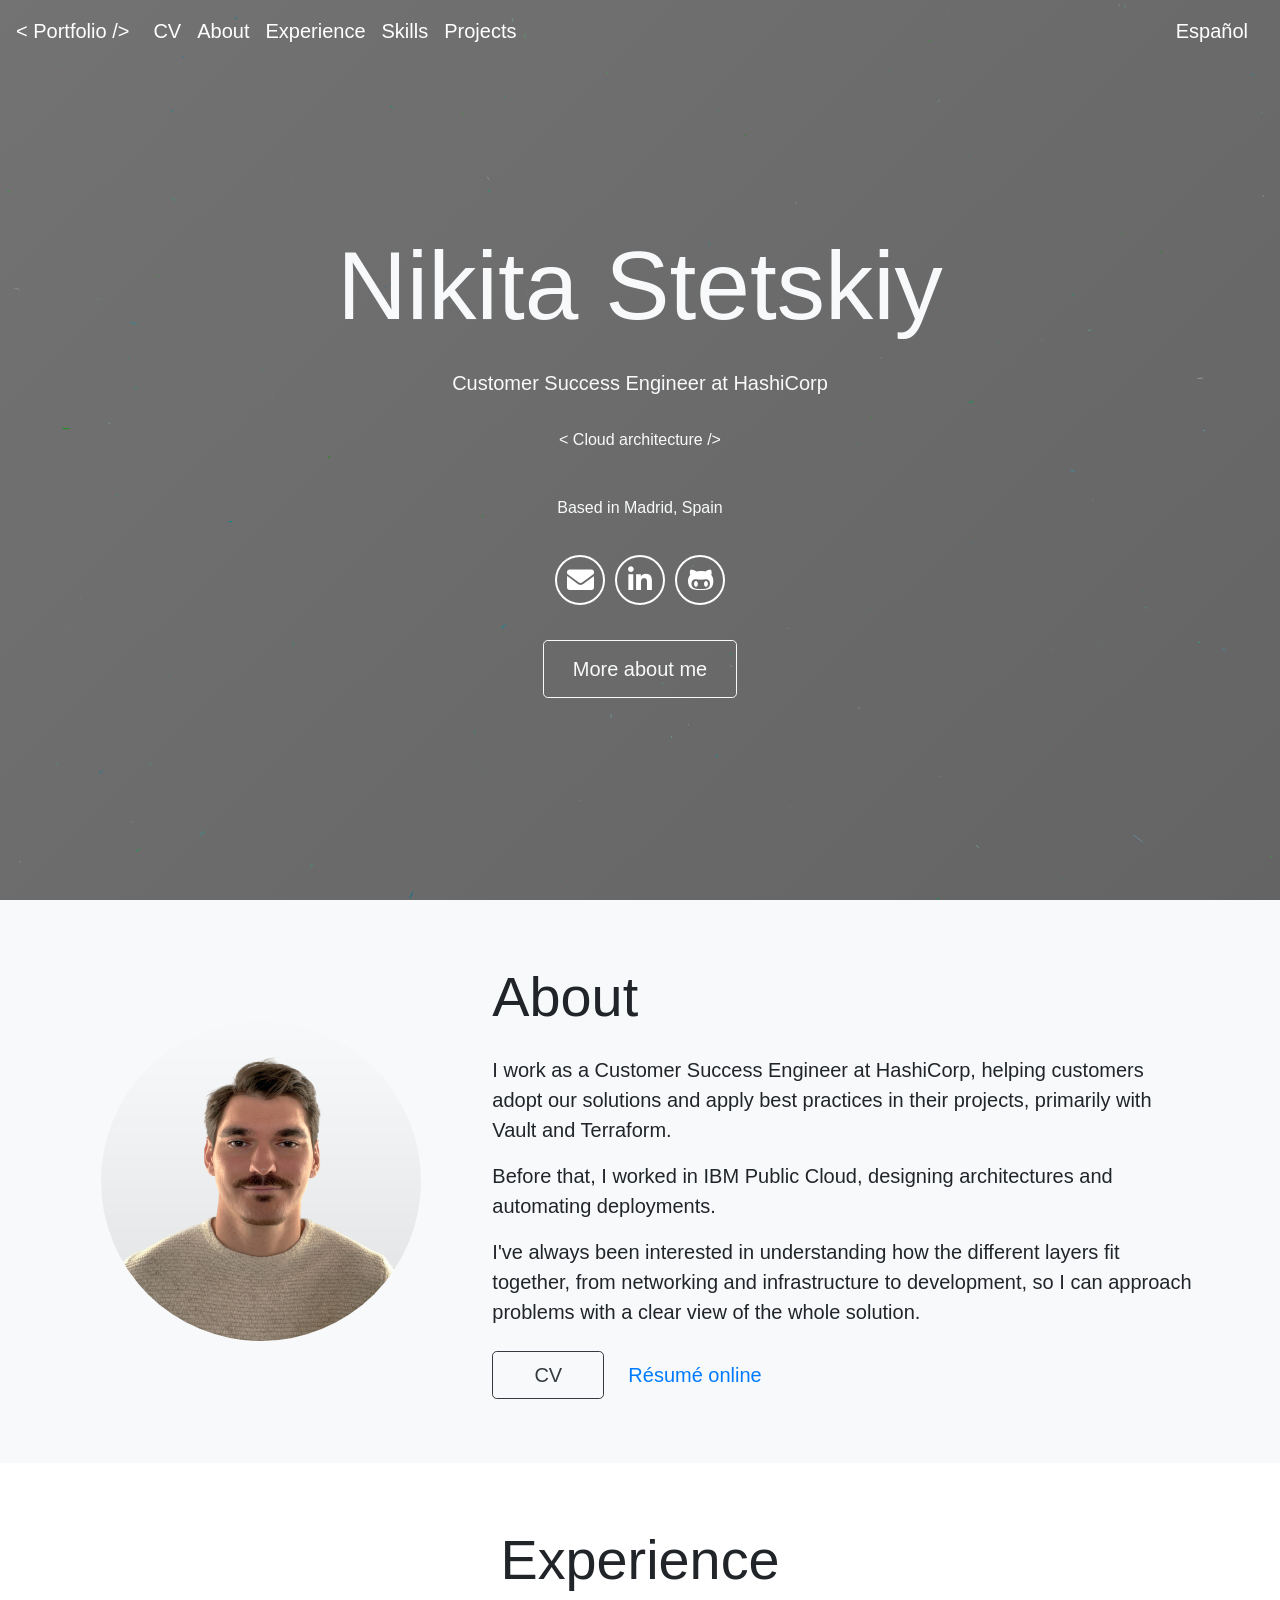
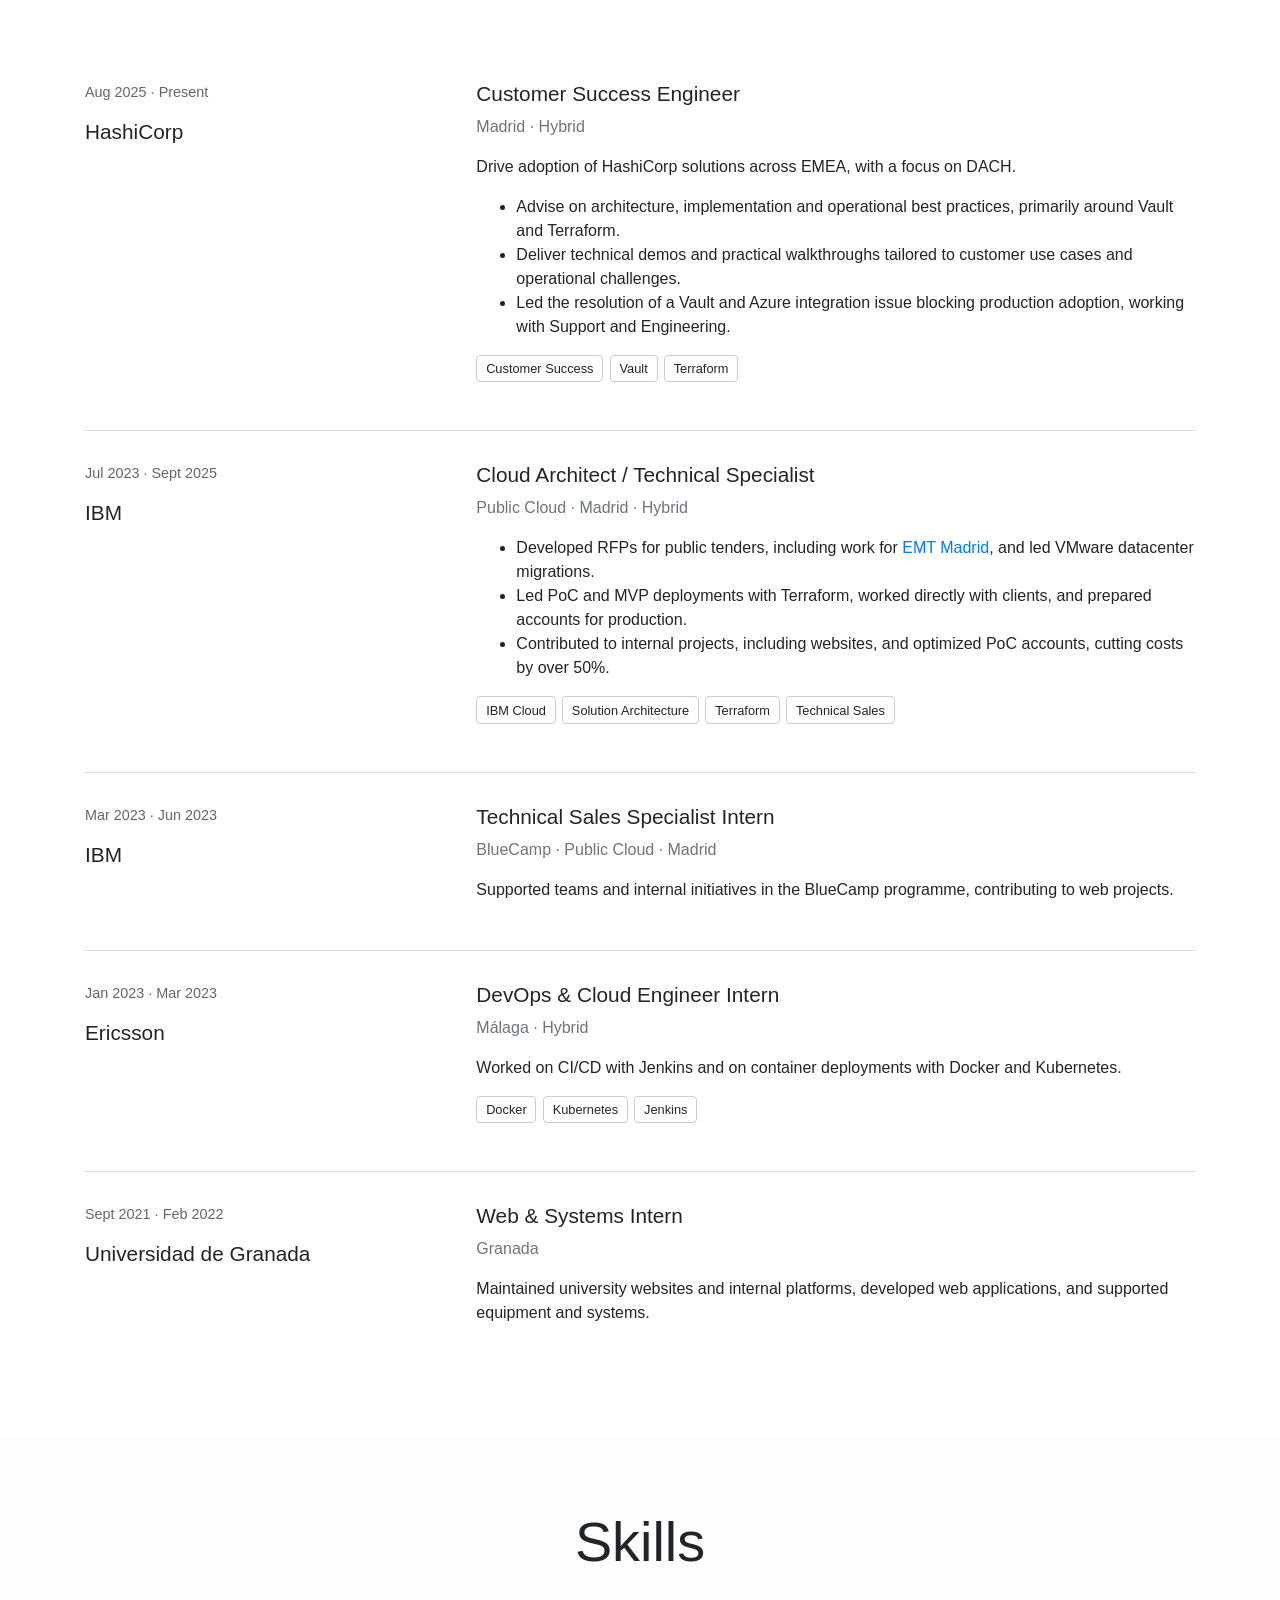
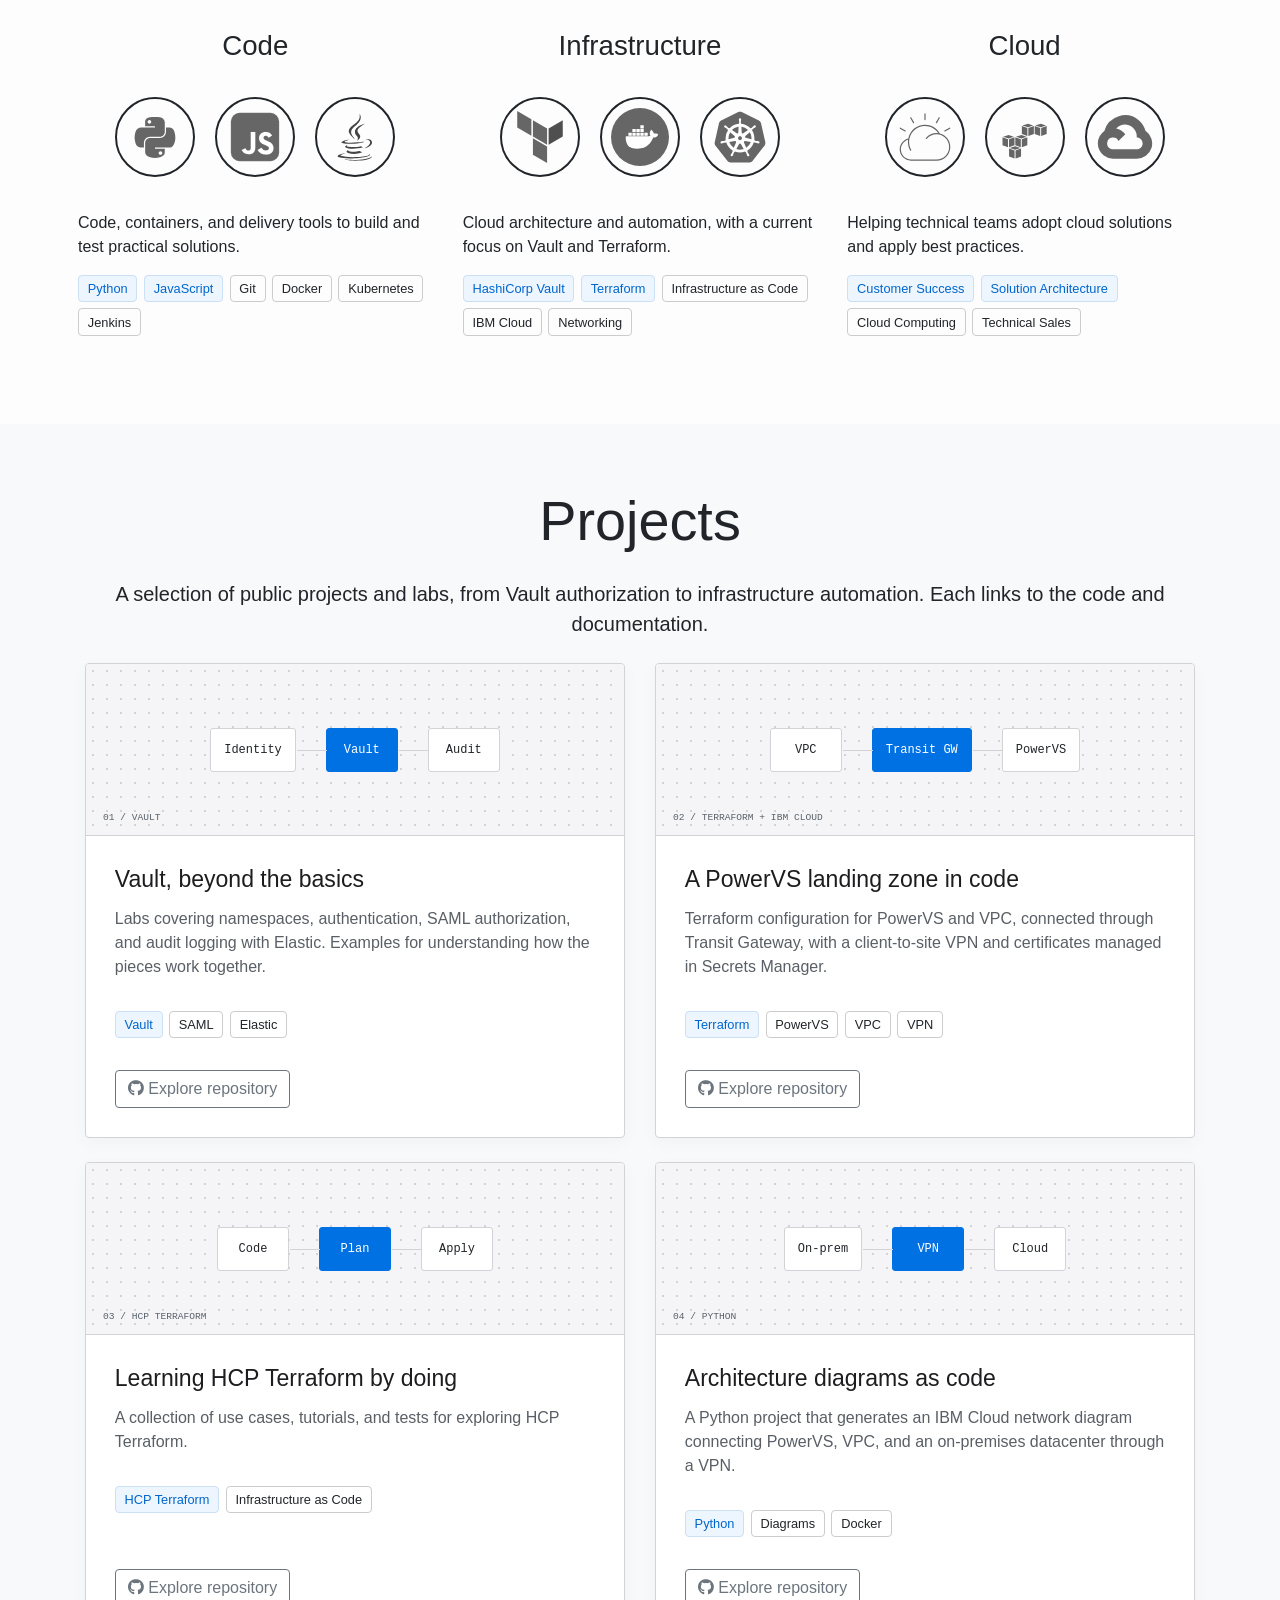
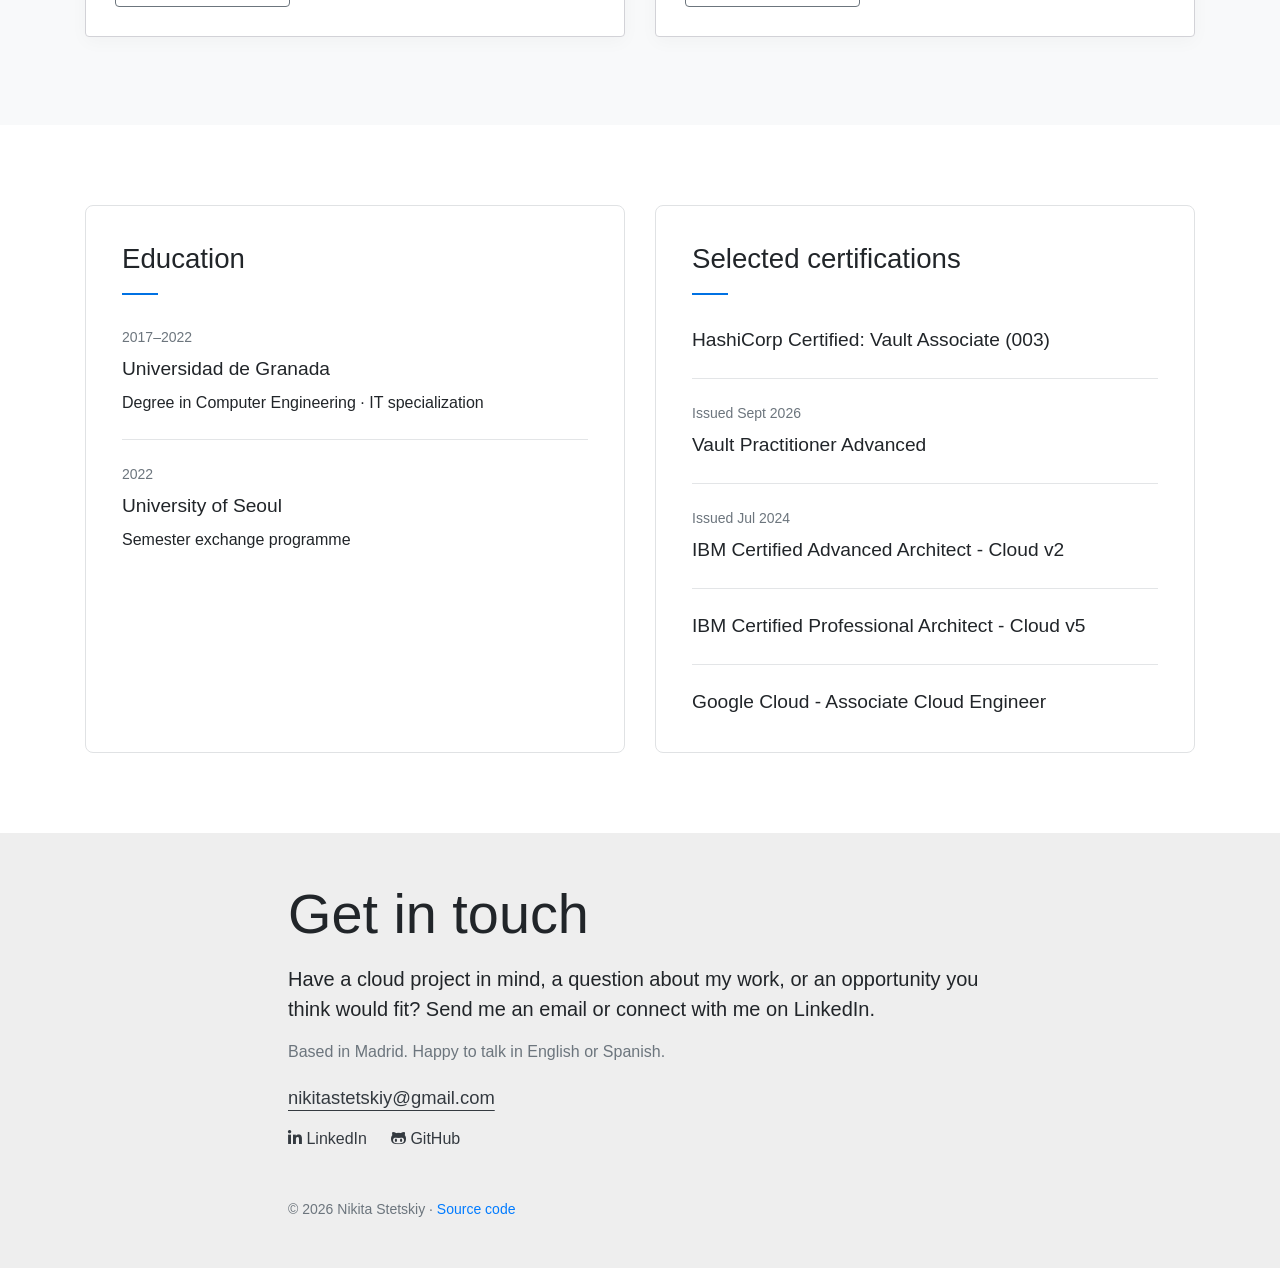
==== commit eddfb48e: "Publish portfolio from ad4983b0fb5673af7563b2ffab5bb7b4e409ef9e" ====
--- a/index.html
+++ b/index.html
@@ -24,13 +24,13 @@
     <meta name="twitter:title" content="Nikita Stetskiy | Customer Success Engineer at HashiCorp" />
     <meta name="twitter:description" content="Nikita Stetskiy, Customer Success Engineer at HashiCorp. Cloud architecture, Vault, Terraform and practical infrastructure projects. Madrid, EMEA and DACH." />
     <script type="application/ld+json">{"@context":"https://schema.org","@type":"ProfilePage","url":"https://nikitastetskiy.github.io/","inLanguage":"en","mainEntity":{"@type":"Person","name":"Nikita Stetskiy","url":"https://nikitastetskiy.github.io/","jobTitle":"Customer Success Engineer","worksFor":{"@type":"Organization","name":"HashiCorp"},"sameAs":["https://www.linkedin.com/in/nikitastetskiy/","https://github.com/nikitastetskiy"],"knowsAbout":["Cloud Computing","HashiCorp Vault","Terraform","Customer Success","Infrastructure as Code"]}}</script>
-    <script type="module" crossorigin src="/assets/index-Cana_hO0.js"></script>
-    <link rel="stylesheet" crossorigin href="/assets/index-BAfG9Glc.css">
+    <script type="module" crossorigin src="/assets/index-h52QxOZ3.js"></script>
+    <link rel="stylesheet" crossorigin href="/assets/index-DWDdwY12.css">
   </head>
   <body>
     <noscript
       ><style>.navbar-toggler{display:none!important}.navbar-collapse{display:block!important}.navbar{background:#eaedef!important;position:static!important}.navbar .brand,.navbar .nav-link{color:#343a40!important}</style></noscript
     >
-    <div id="root"><a class="skip-link" href="#main">Skip to content</a><header><nav class="navbar navbar-expand-lg navbar-light fixed-top navbar-transparent" aria-label="Main navigation"><a class="navbar-brand brand" href="/#home">&lt; Portfolio /&gt;</a><button class="navbar-toggler toggler" type="button" aria-expanded="false" aria-controls="site-navigation" aria-label="Menu"><span class="navbar-toggler-icon"></span></button><div id="site-navigation" class="collapse navbar-collapse "><div class="navbar-nav mr-auto"><a class="nav-link lead" href="/resume.pdf" target="_blank" rel="noopener noreferrer">CV</a><a class="nav-link lead" href="#aboutme">About</a><a class="nav-link lead" href="#experience">Experience</a><a class="nav-link lead" href="#skills">Skills</a><a class="nav-link lead" href="#projects">Projects</a></div><a class="nav-link lead language-link" href="/es/" lang="es" hrefLang="es">Español</a></div></nav></header><main id="main" tabindex="-1"><section id="home" aria-labelledby="hero-name" style="background:linear-gradient(136deg,#FFFFFF, #3D3D3D, #000000);background-size:1200% 1200%" class="jumbotron jumbotron-fluid title bg-transparent bgstyle text-light min-vh-100 d-flex align-content-center align-items-center flex-wrap m-0"><canvas class="text-mix-star starfield" aria-hidden="true"></canvas><div class="container text-center text-mix"><h1 id="hero-name" class="display-1">Nikita Stetskiy</h1><div class="p-3"><p class="lead typist mb-0">Customer Success Engineer<!-- --> <!-- -->at<!-- --> HashiCorp</p></div><div class="hero-tagline"><span class="sr-only">Cloud architecture. Infrastructure as Code. Vault &amp; Terraform. Turning ideas into working solutions</span><span aria-hidden="true">&lt; <!-- -->Cloud architecture<!-- --> /&gt;</span></div><p class="mt-3 mb-0">Based in Madrid, Spain</p><div class="header-icons"><a aria-label="Email me" href="mailto:nikitastetskiy@gmail.com"><i class="icon fa fa-envelope" aria-hidden="true"></i></a><a class="" href="https://www.linkedin.com/in/nikitastetskiy/" target="_blank" rel="noopener noreferrer"><span class="sr-only">LinkedIn</span><i class="icon fab fa-linkedin-in" aria-hidden="true"></i></a><a class="" href="https://github.com/nikitastetskiy" target="_blank" rel="noopener noreferrer"><span class="sr-only">GitHub</span><i class="icon fab fa-github-alt" aria-hidden="true"></i></a></div><a class="btn btn-outline-light btn-lg hero-about" href="#aboutme">More about me</a></div></section><section id="aboutme" class="jumbotron jumbotron-fluid m-0 bg-light"><div class="container"><div class="about-layout"><div class="about-portrait"><img class="border-secondary rounded-circle pic" src="/assets/profile-B7KHsYdh.png" alt="Nikita Stetskiy" width="500" height="500" loading="lazy"/></div><div class="about-copy"><h2 class="display-4 mb-4">About</h2><p class="lead">I work as a Customer Success Engineer at HashiCorp, helping customers adopt our solutions and apply best practices in their projects, primarily with Vault and Terraform.</p><p class="lead">Before that, I worked in IBM Public Cloud, designing architectures and automating deployments.</p><p class="lead">I&#x27;ve always been interested in understanding how the different layers fit together, from networking and infrastructure to development, so I can approach problems with a clear view of the whole solution.</p><p class="lead mt-4 mb-0"><a class="btn btn-outline-dark btn-lg" href="/resume/">View my résumé</a></p></div></div></div></section><section id="experience" class="jumbotron jumbotron-fluid m-0 bg-white"><div class="container"><h2 class="display-4 pb-5 text-center">Experience</h2><div class="experience-list"><article class="experience-entry"><div class="experience-meta"><p><time dateTime="2025-08">Aug 2025</time> ·<!-- --> <!-- -->Present</p><h3>HashiCorp</h3></div><div><h3>Customer Success Engineer</h3><p class="text-muted">Madrid · Hybrid</p><p>Drive adoption of HashiCorp solutions across EMEA, with a focus on DACH.</p><ul><li>Advise on architecture, implementation and operational best practices, primarily around Vault and Terraform.</li><li>Deliver technical demos and practical walkthroughs tailored to customer use cases and operational challenges.</li><li>Led the resolution of a Vault and Azure integration issue blocking production adoption, working with Support and Engineering.</li></ul><ul class="skill-tags"><li>Customer Success</li><li>Vault</li><li>Terraform</li></ul></div></article><article class="experience-entry"><div class="experience-meta"><p><time dateTime="2023-07">Jul 2023</time> ·<!-- --> <time dateTime="2025-09">Sept 2025</time></p><h3>IBM</h3></div><div><h3>Cloud Architect / Technical Specialist</h3><p class="text-muted">Public Cloud · Madrid · Hybrid</p><ul><li>Developed RFPs for public tenders, including work for <a class="" href="https://es.newsroom.ibm.com/announcements?item=122846" target="_blank" rel="noopener noreferrer">EMT Madrid</a>, and led VMware datacenter migrations.</li><li>Led PoC and MVP deployments with Terraform, worked directly with clients, and prepared accounts for production.</li><li>Contributed to internal projects, including websites, and optimized PoC accounts, cutting costs by over 50%.</li></ul><ul class="skill-tags"><li>IBM Cloud</li><li>Solution Architecture</li><li>Terraform</li><li>Technical Sales</li></ul></div></article><article class="experience-entry"><div class="experience-meta"><p><time dateTime="2023-03">Mar 2023</time> ·<!-- --> <time dateTime="2023-06">Jun 2023</time></p><h3>IBM</h3></div><div><h3>Technical Sales Specialist Intern</h3><p class="text-muted">BlueCamp · Public Cloud · Madrid</p><p>Supported teams and internal initiatives in the BlueCamp programme, contributing to web projects.</p></div></article><article class="experience-entry"><div class="experience-meta"><p><time dateTime="2023-01">Jan 2023</time> ·<!-- --> <time dateTime="2023-03">Mar 2023</time></p><h3>Ericsson</h3></div><div><h3>DevOps &amp; Cloud Engineer Intern</h3><p class="text-muted">Málaga · Hybrid</p><p>Worked on CI/CD with Jenkins and on container deployments with Docker and Kubernetes.</p><ul class="skill-tags"><li>Docker</li><li>Kubernetes</li><li>Jenkins</li></ul></div></article><article class="experience-entry"><div class="experience-meta"><p><time dateTime="2021-09">Sept 2021</time> ·<!-- --> <time dateTime="2022-02">Feb 2022</time></p><h3>Universidad de Granada</h3></div><div><h3>Web &amp; Systems Intern</h3><p class="text-muted">Granada</p><p>Maintained university websites and internal platforms, developed web applications, and supported equipment and systems.</p></div></article></div></div></section><section id="skills" class="jumbotron jumbotron-fluid m-0"><div class="container p-2"><h2 class="display-4 pb-4 text-center">Skills</h2><div class="row skills-grid"><div class="col-md-4 skill-group"><div class="tech text-center"><h3 class="pb-3">Code</h3><div class="icons"><img src="data:image/svg+xml,%3c?xml%20version=&#x27;1.0&#x27;%20encoding=&#x27;utf-8&#x27;?%3e%3c!DOCTYPE%20svg%20PUBLIC%20&#x27;-//W3C//DTD%20SVG%201.1//EN&#x27;%20&#x27;http://www.w3.org/Graphics/SVG/1.1/DTD/svg11.dtd&#x27;%3e%3c!--%20Uploaded%20to:%20SVG%20Repo,%20www.svgrepo.com,%20Generator:%20SVG%20Repo%20Mixer%20Tools%20--%3e%3csvg%20width=&#x27;800px&#x27;%20height=&#x27;800px&#x27;%20viewBox=&#x27;0%200%2032%2032&#x27;%20version=&#x27;1.1&#x27;%20xmlns=&#x27;http://www.w3.org/2000/svg&#x27;%20xmlns:xlink=&#x27;http://www.w3.org/1999/xlink&#x27;%3e%3cpath%20fill=&#x27;%23666666&#x27;%20d=&#x27;M13.275%2015.88h5.417c1.508%200%202.712-1.241%202.712-2.756v-5.164c0-1.47-1.24-2.574-2.712-2.819-0.932-0.155-1.898-0.226-2.825-0.221s-1.813%200.083-2.592%200.221c-2.295%200.405-2.712%201.254-2.712%202.819v2.067h5.423v0.689h-7.459c-1.576%200-2.956%200.947-3.388%202.75-0.498%202.066-0.52%203.355%200%205.512%200.385%201.606%201.306%202.75%202.882%202.75h1.865v-2.478c0-1.79%201.549-3.369%203.388-3.369zM12.933%208.649c-0.562%200-1.018-0.461-1.018-1.030%200-0.572%200.455-1.037%201.018-1.037%200.56%200%201.018%200.465%201.018%201.037%200%200.57-0.457%201.030-1.018%201.030zM26.826%2013.465c-0.389-1.569-1.133-2.75-2.712-2.75h-2.035v2.408c0%201.867-1.583%203.439-3.388%203.439h-5.417c-1.484%200-2.712%201.27-2.712%202.756v5.164c0%201.47%201.278%202.334%202.712%202.756%201.717%200.505%203.363%200.596%205.417%200%201.365-0.395%202.712-1.191%202.712-2.756v-2.067h-5.417v-0.689h8.129c1.576%200%202.163-1.099%202.712-2.75%200.566-1.699%200.542-3.332%200-5.512zM19.033%2023.794c0.562%200%201.018%200.461%201.018%201.030%200%200.572-0.456%201.037-1.018%201.037-0.56%200-1.018-0.465-1.018-1.037%200-0.57%200.457-1.030%201.018-1.030z&#x27;%3e%3c/path%3e%3c/svg%3e" alt="Python" title="Python" width="60" height="60" loading="lazy"/></div><div class="icons"><img src="data:image/svg+xml,%3csvg%20xmlns=&#x27;http://www.w3.org/2000/svg&#x27;%20aria-label=&#x27;JavaScript&#x27;%20role=&#x27;img&#x27;%20viewBox=&#x27;-51.2%20-51.2%20614.40%20614.40&#x27;%20fill=&#x27;%23ffffff&#x27;%20stroke=&#x27;%23ffffff&#x27;%3e%3cg%20id=&#x27;SVGRepo_bgCarrier&#x27;%20stroke-width=&#x27;0&#x27;%3e%3c/g%3e%3cg%20id=&#x27;SVGRepo_tracerCarrier&#x27;%20stroke-linecap=&#x27;round&#x27;%20stroke-linejoin=&#x27;round&#x27;%3e%3c/g%3e%3cg%20id=&#x27;SVGRepo_iconCarrier&#x27;%3e%3crect%20width=&#x27;512&#x27;%20height=&#x27;512&#x27;%20rx=&#x27;15%25&#x27;%20fill=&#x27;%23666666&#x27;%3e%3c/rect%3e%3cpath%20d=&#x27;M324%20370c10%2017%2024%2029%2047%2029c20%200%2033-10%2033%20-24c0-16%20-13%20-22%20-35%20-32l-12-5c-35-15%20-58%20-33%20-58%20-72c0-36%2027%20-64%2070%20-64c31%200%2053%2011%2068%2039l-37%2024c-8-15%20-17%20-21%20-31%20-21c-14%200-23%209%20-23%2021c0%2014%209%2020%2030%2029l12%205c41%2018%2064%2035%2064%2076c0%2043-34%2067%20-80%2067c-45%200-74%20-21%20-88%20-49zm-170%204c8%2013%2014%2025%2031%2025c16%200%2026-6%2026%20-30V203h48v164c0%2050-29%2072%20-72%2072c-39%200-61%20-20%20-72%20-44z&#x27;%3e%3c/path%3e%3c/g%3e%3c/svg%3e" alt="JavaScript" title="JavaScript" width="60" height="60" loading="lazy"/></div><div class="icons"><img src="data:image/svg+xml,%3c?xml%20version=&#x27;1.0&#x27;%20encoding=&#x27;utf-8&#x27;?%3e%3c!DOCTYPE%20svg%20PUBLIC%20&#x27;-//W3C//DTD%20SVG%201.1//EN&#x27;%20&#x27;http://www.w3.org/Graphics/SVG/1.1/DTD/svg11.dtd&#x27;%3e%3c!--%20Uploaded%20to:%20SVG%20Repo,%20www.svgrepo.com,%20Generator:%20SVG%20Repo%20Mixer%20Tools%20--%3e%3csvg%20width=&#x27;800px&#x27;%20height=&#x27;800px&#x27;%20viewBox=&#x27;0%200%2032%2032&#x27;%20version=&#x27;1.1&#x27;%20xmlns=&#x27;http://www.w3.org/2000/svg&#x27;%20xmlns:xlink=&#x27;http://www.w3.org/1999/xlink&#x27;%3e%3cpath%20fill=&#x27;%23444444&#x27;%20d=&#x27;M12.557%2023.22c0%200-0.982%200.571%200.699%200.765%202.037%200.232%203.079%200.199%205.324-0.226%200%200%200.59%200.37%201.415%200.691-5.033%202.157-11.39-0.125-7.437-1.23zM11.942%2020.405c0%200-1.102%200.816%200.581%200.99%202.176%200.224%203.895%200.243%206.869-0.33%200%200%200.411%200.417%201.058%200.645-6.085%201.779-12.863%200.14-8.508-1.305zM17.127%2015.63c1.24%201.428-0.326%202.713-0.326%202.713s3.149-1.625%201.703-3.661c-1.351-1.898-2.386-2.841%203.221-6.093%200%200-8.801%202.198-4.598%207.042zM23.783%2025.302c0%200%200.727%200.599-0.801%201.062-2.905%200.88-12.091%201.146-14.643%200.035-0.917-0.399%200.803-0.953%201.344-1.069%200.564-0.122%200.887-0.1%200.887-0.1-1.020-0.719-6.594%201.411-2.831%202.021%2010.262%201.664%2018.706-0.749%2016.044-1.95zM13.029%2017.489c0%200-4.673%201.11-1.655%201.513%201.274%200.171%203.814%200.132%206.181-0.066%201.934-0.163%203.876-0.51%203.876-0.51s-0.682%200.292-1.175%200.629c-4.745%201.248-13.911%200.667-11.272-0.609%202.232-1.079%204.046-0.956%204.046-0.956zM21.412%2022.174c4.824-2.506%202.593-4.915%201.037-4.591-0.382%200.079-0.552%200.148-0.552%200.148s0.142-0.222%200.412-0.318c3.079-1.083%205.448%203.193-0.994%204.887-0%200%200.075-0.067%200.097-0.126zM18.503%203.337c0%200%202.671%202.672-2.534%206.781-4.174%203.296-0.952%205.176-0.002%207.323-2.436-2.198-4.224-4.133-3.025-5.934%201.761-2.644%206.638-3.925%205.56-8.17zM13.503%2028.966c4.63%200.296%2011.74-0.164%2011.908-2.355%200%200-0.324%200.831-3.826%201.49-3.952%200.744-8.826%200.657-11.716%200.18%200%200%200.592%200.49%203.635%200.685z&#x27;%3e%3c/path%3e%3c/svg%3e" alt="Java" title="Java" width="60" height="60" loading="lazy"/></div></div><p>Code, containers, and delivery tools to build and test practical solutions.</p><ul class="skill-tags"><li class="tag-highlight">Python</li><li class="tag-highlight">JavaScript</li><li>Git</li><li>Docker</li><li>Kubernetes</li><li>Jenkins</li></ul></div><div class="col-md-4 skill-group"><div class="tech text-center"><h3 class="pb-3">Infrastructure</h3><div class="icons"><img src="data:image/svg+xml,%3csvg%20width=&#x27;180px&#x27;%20height=&#x27;180px&#x27;%20viewBox=&#x27;-34.96%20-17.505%20325.92%20325.92&#x27;%20version=&#x27;1.1&#x27;%20xmlns=&#x27;http://www.w3.org/2000/svg&#x27;%20xmlns:xlink=&#x27;http://www.w3.org/1999/xlink&#x27;%20preserveAspectRatio=&#x27;xMidYMid&#x27;%20fill=&#x27;%23000000&#x27;%3e%3cg%20id=&#x27;SVGRepo_bgCarrier&#x27;%20stroke-width=&#x27;0&#x27;%3e%3c/g%3e%3cg%20id=&#x27;SVGRepo_tracerCarrier&#x27;%20stroke-linecap=&#x27;round&#x27;%20stroke-linejoin=&#x27;round&#x27;%3e%3c/g%3e%3cg%20id=&#x27;SVGRepo_iconCarrier&#x27;%3e%3cg%3e%3cpolygon%20fill=&#x27;%234f4f4f&#x27;%20points=&#x27;176.485057%20188.994162%20256.000302%20143.127442%20256.000302%2051.2485453%20176.485057%2097.2122358&#x27;%3e%3c/polygon%3e%3cpath%20d=&#x27;M88.2425283,51.2485453%20L167.757774,97.2122358%20L167.757774,188.994162%20L88.2425283,143.078957%20M0,91.8304113%20L79.5152453,137.745617%20L79.5152453,45.9152057%20L0,0%20M88.2425283,244.994228%20L167.757774,290.909434%20L167.757774,199.079023%20L88.2425283,153.163817&#x27;%20fill=&#x27;%23666666&#x27;%3e%3c/path%3e%3c/g%3e%3c/g%3e%3c/svg%3e" alt="Terraform" title="Terraform" width="60" height="60" loading="lazy"/></div><div class="icons"><img src="data:image/svg+xml,%3c?xml%20version=&#x27;1.0&#x27;%20encoding=&#x27;utf-8&#x27;?%3e%3c!--%20Uploaded%20to:%20SVG%20Repo,%20www.svgrepo.com,%20Generator:%20SVG%20Repo%20Mixer%20Tools%20--%3e%3csvg%20width=&#x27;800px&#x27;%20height=&#x27;800px&#x27;%20viewBox=&#x27;0%200%201024%201024&#x27;%20xmlns=&#x27;http://www.w3.org/2000/svg&#x27;%3e%3ccircle%20cx=&#x27;512&#x27;%20cy=&#x27;512&#x27;%20r=&#x27;512&#x27;%20style=&#x27;fill:%23666666&#x27;/%3e%3cpath%20d=&#x27;M827.3%20461.5c-1.6-1.3-16.1-12.2-46.7-12.2-8.1%200-16.2.6-24.2%202.1-5.9-40.7-39.5-60.5-41-61.4l-8.2-4.8-5.4%207.8c-6.8%2010.5-11.7%2022-14.6%2034.2-5.5%2023.2-2.2%2045%209.6%2063.6-14.2%207.9-37.1%209.9-41.7%2010H277c-9.9%200-17.9%208-17.9%2017.9-.4%2033.1%205.2%2066%2016.5%2097.1%2013%2034.2%2032.4%2059.3%2057.6%2074.7%2028.2%2017.3%2074.1%2027.2%20126.2%2027.2%2023.5.1%2047-2.1%2070.1-6.4%2032.1-5.9%2063-17.1%2091.4-33.2%2023.4-13.6%2044.5-30.8%2062.4-51.1%2029.9-33.9%2047.8-71.7%2061.1-105.2h5.3c32.8%200%2053-13.1%2064.1-24.1%207.4-7%2013.2-15.5%2016.9-25l2.3-6.9-5.7-4.3zM312%20489.9h50.7c2.4%200%204.4-2%204.4-4.4v-45.1c0-2.4-2-4.4-4.4-4.5H312c-2.4%200-4.4%202-4.4%204.4v45.2c0%202.5%202%204.4%204.4%204.4m69.9%200h50.7c2.4%200%204.4-2%204.4-4.4v-45.1c0-2.4-2-4.4-4.4-4.5h-50.7c-2.5%200-4.5%202-4.5%204.5v45.1c0%202.5%202%204.4%204.5%204.4m70.8.1h50.7c2.4%200%204.4-2%204.4-4.4v-45.1c0-2.4-2-4.4-4.4-4.5h-50.7c-2.4%200-4.4%202-4.4%204.4v45.2c0%202.4%202%204.3%204.4%204.4m70.1%200h50.7c2.4%200%204.4-2%204.5-4.4v-45.1c0-2.5-2-4.5-4.5-4.5h-50.7c-2.4%200-4.4%202-4.4%204.4v45.2c0%202.4%201.9%204.4%204.4%204.4m-141-65h50.7c2.4%200%204.4-2%204.4-4.5v-45.1c0-2.4-2-4.4-4.4-4.4h-50.7c-2.5%200-4.4%202-4.5%204.4v45.1c.1%202.5%202.1%204.5%204.5%204.5m70.9%200h50.7c2.4%200%204.4-2%204.4-4.5v-45.1c0-2.4-2-4.4-4.4-4.4h-50.7c-2.4%200-4.4%202-4.4%204.4v45.1c0%202.5%202%204.5%204.4%204.5m70.1%200h50.7c2.5%200%204.4-2%204.5-4.5v-45.1c0-2.5-2-4.4-4.5-4.4h-50.7c-2.4%200-4.4%202-4.4%204.4v45.1c0%202.5%201.9%204.5%204.4%204.5m0-64.9h50.7c2.5%200%204.5-2%204.5-4.5v-45.2c0-2.4-2-4.4-4.5-4.4h-50.7c-2.4%200-4.4%202-4.4%204.4v45.2c0%202.5%201.9%204.5%204.4%204.5M593.4%20490h50.7c2.4%200%204.4-2%204.4-4.4v-45.1c0-2.5-2-4.4-4.4-4.5h-50.7c-2.4%200-4.4%202-4.4%204.4v45.2c0%202.4%202%204.4%204.4%204.4&#x27;%20style=&#x27;fill:%23fff&#x27;/%3e%3c/svg%3e" alt="Docker" title="Docker" width="60" height="60" loading="lazy"/></div><div class="icons"><img src="data:image/svg+xml,%3c?xml%20version=&#x27;1.0&#x27;%20encoding=&#x27;utf-8&#x27;?%3e%3c!--%20Uploaded%20to:%20SVG%20Repo,%20www.svgrepo.com,%20Generator:%20SVG%20Repo%20Mixer%20Tools%20--%3e%3csvg%20width=&#x27;800px&#x27;%20height=&#x27;800px&#x27;%20viewBox=&#x27;0%200%2016%2016&#x27;%20xmlns=&#x27;http://www.w3.org/2000/svg&#x27;%20fill=&#x27;none&#x27;%3e%3cpath%20fill=&#x27;%23666666&#x27;%20fill-rule=&#x27;evenodd&#x27;%20d=&#x27;M5.374%2015c-.335%200-.66-.153-.874-.431l-3.254-4.172a1.15%201.15%200%2001-.214-.978l1.165-5.207c.074-.345.298-.623.605-.776l4.715-2.32c.15-.078.317-.116.485-.116.168%200%20.335.038.485.115L13.2%203.426c.308.153.532.432.606.777l1.165%205.207c.074.345%200%20.7-.214.978L11.5%2014.566c-.214.268-.54.434-.875.434h-5.25zm7.718-5.835l.031.008a.308.308%200%2001.26.371.306.306%200%2001-.396.223h-.004l-.003-.001-.003-.001-.03-.007-.05-.01a2.548%202.548%200%2001-.274-.106%202.87%202.87%200%2000-.533-.156.242.242%200%2000-.171.063%204.76%204.76%200%2000-.131-.023%203.972%203.972%200%2001-1.764%202.212c.015.042.032.083.051.123a.239.239%200%2000-.023.18c.074.17.165.332.271.484.06.078.114.16.164.244l.028.057.012.025a.306.306%200%2001-.381.44.307.307%200%2001-.172-.18%202.608%202.608%200%2000-.01-.02l-.028-.058a2.545%202.545%200%2001-.089-.28%202.835%202.835%200%2000-.21-.512.242.242%200%2000-.156-.095%205.926%205.926%200%2001-.03-.053l-.035-.064a3.97%203.97%200%2001-2.824-.007l-.069.125a.249.249%200%2000-.132.064c-.104.17-.184.355-.237.548a2.525%202.525%200%2001-.088.28l-.025.05-.013.027v.001a.307.307%200%2011-.553-.261l.014-.03.026-.052c.05-.085.104-.166.164-.244.108-.156.2-.322.277-.496a.302.302%200%2000-.028-.173l.056-.133A3.972%203.972%200%20014.22%209.532l-.134.023a.34.34%200%2000-.176-.062%202.872%202.872%200%2000-.533.156c-.09.04-.181.075-.274.105l-.05.011-.03.007H3.02l-.002.002h-.005a.308.308%200%2001-.397-.349.306.306%200%2001.261-.245l.004-.001h.003l.006-.002c.024-.006.054-.014.076-.018.097-.013.195-.021.293-.023.186-.013.37-.043.549-.09a.422.422%200%2000.131-.133l.128-.037a3.938%203.938%200%2001.624-2.752l-.097-.087a.338.338%200%2000-.062-.176%202.854%202.854%200%2000-.455-.319%202.557%202.557%200%2001-.254-.148%201.129%201.129%200%2001-.063-.05l-.004-.004a.323.323%200%2001-.076-.45.295.295%200%2001.244-.107.365.365%200%2001.213.08l.022.017c.016.013.034.026.046.037.071.067.139.139.202.213.125.137.263.262.412.372.056.03.121.036.182.018l.11.078a3.938%203.938%200%20012.552-1.224l.007-.129a.332.332%200%2000.1-.157%202.844%202.844%200%2000-.034-.554%202.555%202.555%200%2001-.042-.29v-.053-.025-.004-.004A.306.306%200%20018%202.82a.308.308%200%2001.306.337v.087a2.53%202.53%200%2001-.041.29%202.85%202.85%200%2000-.035.553.242.242%200%2000.1.153v.007l.007.13c.967.087%201.87.522%202.54%201.223l.116-.083a.34.34%200%2000.186-.02c.149-.11.287-.235.412-.373a2.53%202.53%200%2001.202-.213l.051-.04.017-.014a.308.308%200%2001.472.388.307.307%200%2001-.09.09c-.008.005-.017.012-.025.02l-.043.033a2.549%202.549%200%2001-.254.148%202.865%202.865%200%2000-.455.32.24.24%200%2000-.058.172%204.458%204.458%200%2001-.05.044l-.058.053c.542.806.769%201.783.637%202.745l.123.036c.031.056.077.101.132.132.18.048.364.078.55.09.097.003.195.01.292.024l.058.013zm-2.875-3.1l-1.308.925-.004-.002a.27.27%200%2001-.43-.205v-.001l-.091-1.598a3.183%203.183%200%20011.833.882zM7.754%207.818h.492l.306.381-.11.476L8%208.886l-.443-.213-.11-.475.307-.381zM7.29%205.24c.107-.024.216-.043.326-.056l-.09%201.6-.008.004a.268.268%200%2001-.293.256.27.27%200%2001-.135-.05l-.002.001-1.316-.93c.419-.41.945-.696%201.518-.825zM5.296%206.663l1.201%201.071-.001.007a.269.269%200%2001-.106.462l-.001.005-1.54.443a3.134%203.134%200%2001.447-1.988zm1.608%202.846l-.612%201.474a3.16%203.16%200%2001-1.27-1.586L6.6%209.13l.003.003a.265.265%200%2001.18.029.27.27%200%2001.117.341l.004.006zm1.806%201.896c-.572.13-1.17.1-1.726-.088l.777-1.4h.001a.27.27%200%2001.475-.001h.006l.779%201.402a3.286%203.286%200%2001-.312.087zm1.004-.416L9.096%209.5l.001-.003a.269.269%200%2001.296-.37l.003-.004%201.593.269a3.147%203.147%200%2001-1.275%201.597zm1.442-2.343L9.61%208.201l-.002-.006a.27.27%200%2001-.185-.343.27.27%200%2001.08-.12L9.5%207.73l1.195-1.067c.366.594.527%201.29.46%201.983z&#x27;%20clip-rule=&#x27;evenodd&#x27;/%3e%3c/svg%3e" alt="Kubernetes" title="Kubernetes" width="60" height="60" loading="lazy"/></div></div><p>Cloud architecture and automation, with a current focus on Vault and Terraform.</p><ul class="skill-tags"><li class="tag-highlight">HashiCorp Vault</li><li class="tag-highlight">Terraform</li><li>Infrastructure as Code</li><li>IBM Cloud</li><li>Networking</li></ul></div><div class="col-md-4 skill-group"><div class="tech text-center"><h3 class="pb-3">Cloud</h3><div class="icons"><img src="data:image/svg+xml,%3csvg%20fill=&#x27;%23666666&#x27;%20version=&#x27;1.1&#x27;%20id=&#x27;Layer_1&#x27;%20xmlns=&#x27;http://www.w3.org/2000/svg&#x27;%20xmlns:xlink=&#x27;http://www.w3.org/1999/xlink&#x27;%20viewBox=&#x27;-1.6%20-1.6%2035.20%2035.20&#x27;%20xml:space=&#x27;preserve&#x27;%20stroke=&#x27;%23666666&#x27;%20stroke-width=&#x27;0.00032&#x27;%20transform=&#x27;rotate(0)&#x27;%3e%3cg%20id=&#x27;SVGRepo_bgCarrier&#x27;%20stroke-width=&#x27;0&#x27;%3e%3c/g%3e%3cg%20id=&#x27;SVGRepo_tracerCarrier&#x27;%20stroke-linecap=&#x27;round&#x27;%20stroke-linejoin=&#x27;round&#x27;%3e%3c/g%3e%3cg%20id=&#x27;SVGRepo_iconCarrier&#x27;%3e%3cpath%20id=&#x27;ibm--cloud_1_&#x27;%20d=&#x27;M23,30.36H7.5c-3.783,0-6.86-3.078-6.86-6.86c0-3.156,2.184-5.922,5.228-6.665%20C6.866,12.159,11.03,8.64,16,8.64c3.727,0,7.169,2.007,9.011,5.244c3.642,0.903,6.35,4.199,6.35,8.116%20C31.36,26.609,27.609,30.36,23,30.36z%20M5.732,17.618C3.169,18.388,1.36,20.782,1.36,23.5c0,3.386,2.754,6.14,6.14,6.14H23%20c4.213,0,7.64-3.427,7.64-7.64s-3.427-7.64-7.64-7.64c-2.27,0-4.406,0.999-5.863,2.741c-0.128,0.154-0.355,0.172-0.507,0.046%20c-0.152-0.128-0.173-0.355-0.045-0.507c1.594-1.906,3.932-2.999,6.416-2.999c0.358,0,0.711,0.022,1.058,0.066%20C22.282,11.008,19.258,9.36,16,9.36c-5.315,0-9.64,4.325-9.64,9.64c0,1.691,0.445,3.356,1.286,4.813%20c0.099,0.172,0.04,0.393-0.132,0.491c-0.174,0.101-0.393,0.042-0.492-0.132C6.118,22.606,5.64,20.818,5.64,19%20C5.64,18.531,5.671,18.07,5.732,17.618z%20M28.027,12.735c-0.124,0-0.245-0.064-0.312-0.18c-0.1-0.172-0.041-0.393,0.132-0.492%20l2.973-1.716c0.172-0.097,0.393-0.041,0.491,0.132c0.1,0.172,0.041,0.393-0.132,0.492l-2.973,1.716%20C28.15,12.72,28.089,12.735,28.027,12.735z%20M3.972,12.735c-0.061,0-0.123-0.015-0.18-0.048L0.82,10.972%20c-0.172-0.1-0.231-0.32-0.132-0.492c0.1-0.171,0.318-0.232,0.492-0.132l2.973,1.716c0.172,0.1,0.231,0.32,0.132,0.492%20C4.218,12.671,4.097,12.735,3.972,12.735z%20M9.057,7.653c-0.125,0-0.246-0.064-0.312-0.18L7.028,4.5%20C6.929,4.328,6.988,4.108,7.16,4.009c0.172-0.101,0.393-0.04,0.492,0.131l1.716,2.973c0.099,0.172,0.04,0.393-0.132,0.492%20C9.18,7.638,9.118,7.653,9.057,7.653z%20M22.943,7.653c-0.062,0-0.123-0.015-0.18-0.048c-0.173-0.1-0.231-0.32-0.132-0.492%20l1.716-2.973c0.1-0.172,0.321-0.229,0.491-0.132c0.173,0.1,0.231,0.32,0.132,0.492l-1.716,2.973%20C23.188,7.588,23.067,7.653,22.943,7.653z%20M16,5.792c-0.199,0-0.36-0.161-0.36-0.36V2c0-0.199,0.161-0.36,0.36-0.36%20S16.36,1.801,16.36,2v3.433C16.36,5.631,16.199,5.792,16,5.792z&#x27;%3e%3c/path%3e%3crect%20id=&#x27;_Transparent_Rectangle&#x27;%20style=&#x27;fill:none;&#x27;%20width=&#x27;32&#x27;%20height=&#x27;32&#x27;%3e%3c/rect%3e%3c/g%3e%3c/svg%3e" alt="IBM Cloud" title="IBM Cloud" width="60" height="60" loading="lazy"/></div><div class="icons"><img src="data:image/svg+xml,%3c?xml%20version=&#x27;1.0&#x27;%20encoding=&#x27;utf-8&#x27;?%3e%3c!DOCTYPE%20svg%20PUBLIC%20&#x27;-//W3C//DTD%20SVG%201.1//EN&#x27;%20&#x27;http://www.w3.org/Graphics/SVG/1.1/DTD/svg11.dtd&#x27;%3e%3c!--%20Uploaded%20to:%20SVG%20Repo,%20www.svgrepo.com,%20Generator:%20SVG%20Repo%20Mixer%20Tools%20--%3e%3csvg%20width=&#x27;800px&#x27;%20height=&#x27;800px&#x27;%20viewBox=&#x27;0%20-1%2034%2034&#x27;%20version=&#x27;1.1&#x27;%20xmlns=&#x27;http://www.w3.org/2000/svg&#x27;%20xmlns:xlink=&#x27;http://www.w3.org/1999/xlink&#x27;%3e%3cpath%20fill=&#x27;%23666666&#x27;%20d=&#x27;M10.871%2028.625l-3.22-1.155v-4.72l3.22%201.097z&#x27;%3e%3c/path%3e%3cpath%20fill=&#x27;%23666666&#x27;%20d=&#x27;M11.461%2028.625l3.22-1.155v-4.72l-3.22%201.097z&#x27;%3e%3c/path%3e%3cpath%20fill=&#x27;%23666666&#x27;%20d=&#x27;M7.981%2022.396l3.259-0.917%203.022%200.974-3.022%201.026z&#x27;%3e%3c/path%3e%3cpath%20fill=&#x27;%23666666&#x27;%20d=&#x27;M7.037%2022.031l-3.22-1.155v-4.72l3.22%201.097z&#x27;%3e%3c/path%3e%3cpath%20fill=&#x27;%23666666&#x27;%20d=&#x27;M7.628%2022.031l3.22-1.155v-4.72l-3.22%201.097z&#x27;%3e%3c/path%3e%3cpath%20fill=&#x27;%23666666&#x27;%20d=&#x27;M4.148%2015.802l3.259-0.917%203.022%200.975-3.022%201.026z&#x27;%3e%3c/path%3e%3cpath%20fill=&#x27;%23666666&#x27;%20d=&#x27;M14.551%2022.031l-3.221-1.155v-4.72l3.221%201.097z&#x27;%3e%3c/path%3e%3cpath%20fill=&#x27;%23666666&#x27;%20d=&#x27;M15.142%2022.031l3.22-1.155v-4.72l-3.22%201.097z&#x27;%3e%3c/path%3e%3cpath%20fill=&#x27;%23666666&#x27;%20d=&#x27;M11.662%2015.802l3.259-0.917%203.022%200.975-3.022%201.026z&#x27;%3e%3c/path%3e%3cpath%20fill=&#x27;%23666666&#x27;%20d=&#x27;M18.385%2015.436l-3.22-1.155v-4.72l3.22%201.097z&#x27;%3e%3c/path%3e%3cpath%20fill=&#x27;%23666666&#x27;%20d=&#x27;M18.976%2015.436l3.22-1.155v-4.72l-3.22%201.097z&#x27;%3e%3c/path%3e%3cpath%20fill=&#x27;%23666666&#x27;%20d=&#x27;M15.496%209.208l3.259-0.917%203.022%200.974-3.022%201.026z&#x27;%3e%3c/path%3e%3cpath%20fill=&#x27;%23666666&#x27;%20d=&#x27;M25.899%2015.436l-3.22-1.155v-4.72l3.22%201.097z&#x27;%3e%3c/path%3e%3cpath%20fill=&#x27;%23666666&#x27;%20d=&#x27;M26.49%2015.436l3.221-1.155v-4.72l-3.221%201.097z&#x27;%3e%3c/path%3e%3cpath%20fill=&#x27;%23666666&#x27;%20d=&#x27;M23.010%209.208l3.259-0.917%203.022%200.974-3.022%201.026z&#x27;%3e%3c/path%3e%3c/svg%3e" alt="AWS" title="AWS" width="60" height="60" loading="lazy"/></div><div class="icons"><img src="data:image/svg+xml,%3c?xml%20version=&#x27;1.0&#x27;%20encoding=&#x27;utf-8&#x27;?%3e%3c!--%20Uploaded%20to:%20SVG%20Repo,%20www.svgrepo.com,%20Generator:%20SVG%20Repo%20Mixer%20Tools%20--%3e%3csvg%20width=&#x27;800px&#x27;%20height=&#x27;800px&#x27;%20viewBox=&#x27;0%200%2016%2016&#x27;%20xmlns=&#x27;http://www.w3.org/2000/svg&#x27;%20fill=&#x27;none&#x27;%3e%3cpath%20fill=&#x27;%23666666&#x27;%20fill-rule=&#x27;evenodd&#x27;%20d=&#x27;M11.87%203.465l-.002-.003a5.935%205.935%200%2000-5.586-1.217%205.89%205.89%200%2000-3.98%204.092%204.206%204.206%200%2000-.149%206.792%204.255%204.255%200%20002.558.87h6.52a4.234%204.234%200%20004.078-2.961A4.2%204.2%200%200013.637%206.3a5.835%205.835%200%2000-1.767-2.835zm-7.828%207.78c.21.095.438.16.67.16l6.518.002c.9%200%201.63-.725%201.63-1.619s-.73-1.619-1.63-1.619v-.323a3.226%203.226%200%2000-1.187-2.56h-.002c-1.339-1.078-3.305-.912-4.465.354l-.014.015c.996.2%201.897.751%202.525%201.568L6.198%209.101a1.63%201.63%200%2000-3.097.439%201.617%201.617%200%2000.942%201.704l-.001.001z&#x27;%20clip-rule=&#x27;evenodd&#x27;/%3e%3c/svg%3e" alt="Google Cloud" title="Google Cloud" width="60" height="60" loading="lazy"/></div></div><p>Helping technical teams adopt cloud solutions and apply best practices.</p><ul class="skill-tags"><li class="tag-highlight">Customer Success</li><li class="tag-highlight">Solution Architecture</li><li>Cloud Computing</li><li>Technical Sales</li></ul></div></div></div></section><section id="projects" class="jumbotron jumbotron-fluid bg-light m-0"><div class="container"><h2 class="display-4 pb-3 text-center">Projects</h2><p class="lead text-center mb-4">A selection of public projects and labs, from Vault authorization to infrastructure automation. Each links to the code and documentation.</p><div class="row"><div class="col-md-6 mb-4"><article class="card project-card bg-white rounded h-100 security"><div class="project-visual" aria-hidden="true"><div class="project-diagram"><span class="diagram-node">Identity</span><span class="diagram-node active-node">Vault</span><span class="diagram-node">Audit</span></div><span class="project-label">01 / VAULT</span></div><div class="card-body d-flex flex-column"><h3 class="h4 card-title">Vault, beyond the basics</h3><p class="card-text">Labs covering namespaces, authentication, SAML authorization, and audit logging with Elastic. Examples for understanding how the pieces work together.</p><ul class="skill-tags"><li class="tag-highlight">Vault</li><li>SAML</li><li>Elastic</li></ul><div class="mt-auto pt-3"><a class="btn btn-outline-secondary" href="https://github.com/nikitastetskiy/understanding-hcp-vault" target="_blank" rel="noopener noreferrer"><i class="fab fa-github" aria-hidden="true"></i> <!-- -->Explore repository<span class="sr-only">: <!-- -->Vault, beyond the basics</span></a></div></div></article></div><div class="col-md-6 mb-4"><article class="card project-card bg-white rounded h-100 infrastructure"><div class="project-visual" aria-hidden="true"><div class="project-diagram"><span class="diagram-node">VPC</span><span class="diagram-node active-node">Transit GW</span><span class="diagram-node">PowerVS</span></div><span class="project-label">02 / TERRAFORM + IBM CLOUD</span></div><div class="card-body d-flex flex-column"><h3 class="h4 card-title">A PowerVS landing zone in code</h3><p class="card-text">Terraform configuration for PowerVS and VPC, connected through Transit Gateway, with a client-to-site VPN and certificates managed in Secrets Manager.</p><ul class="skill-tags"><li class="tag-highlight">Terraform</li><li>PowerVS</li><li>VPC</li><li>VPN</li></ul><div class="mt-auto pt-3"><a class="btn btn-outline-secondary" href="https://github.com/nikitastetskiy/terraform-powervs-landing-zone" target="_blank" rel="noopener noreferrer"><i class="fab fa-github" aria-hidden="true"></i> <!-- -->Explore repository<span class="sr-only">: <!-- -->A PowerVS landing zone in code</span></a></div></div></article></div><div class="col-md-6 mb-4"><article class="card project-card bg-white rounded h-100 infrastructure"><div class="project-visual" aria-hidden="true"><div class="project-diagram"><span class="diagram-node">Code</span><span class="diagram-node active-node">Plan</span><span class="diagram-node">Apply</span></div><span class="project-label">03 / HCP TERRAFORM</span></div><div class="card-body d-flex flex-column"><h3 class="h4 card-title">Learning HCP Terraform by doing</h3><p class="card-text">A collection of use cases, tutorials, and tests for exploring HCP Terraform.</p><ul class="skill-tags"><li class="tag-highlight">HCP Terraform</li><li>Infrastructure as Code</li></ul><div class="mt-auto pt-3"><a class="btn btn-outline-secondary" href="https://github.com/nikitastetskiy/understanding-hcp-terraform" target="_blank" rel="noopener noreferrer"><i class="fab fa-github" aria-hidden="true"></i> <!-- -->Explore repository<span class="sr-only">: <!-- -->Learning HCP Terraform by doing</span></a></div></div></article></div><div class="col-md-6 mb-4"><article class="card project-card bg-white rounded h-100 architecture"><div class="project-visual" aria-hidden="true"><div class="project-diagram"><span class="diagram-node">On-prem</span><span class="diagram-node active-node">VPN</span><span class="diagram-node">Cloud</span></div><span class="project-label">04 / PYTHON</span></div><div class="card-body d-flex flex-column"><h3 class="h4 card-title">Architecture diagrams as code</h3><p class="card-text">A Python project that generates an IBM Cloud network diagram connecting PowerVS, VPC, and an on-premises datacenter through a VPN.</p><ul class="skill-tags"><li class="tag-highlight">Python</li><li>Diagrams</li><li>Docker</li></ul><div class="mt-auto pt-3"><a class="btn btn-outline-secondary" href="https://github.com/nikitastetskiy/diagram-powervs" target="_blank" rel="noopener noreferrer"><i class="fab fa-github" aria-hidden="true"></i> <!-- -->Explore repository<span class="sr-only">: <!-- -->Architecture diagrams as code</span></a></div></div></article></div></div></div></section><section class="jumbotron jumbotron-fluid bg-white m-0 qualifications-section" aria-label="Education / Selected certifications"><div class="container"><div class="row qualification-grid"><div class="col-md-6"><div class="qualification-panel"><h2 class="h3 qualification-heading">Education</h2><article class="qualification-entry"><p class="small text-muted mb-2">2017–2022</p><h3 class="h5">Universidad de Granada</h3><p class="mb-0">Degree in Computer Engineering · IT specialization</p></article><article class="qualification-entry"><p class="small text-muted mb-2">2022</p><h3 class="h5">University of Seoul</h3><p class="mb-0">Semester exchange programme</p></article></div></div><div class="col-md-6"><div class="qualification-panel"><h2 class="h3 qualification-heading">Selected certifications</h2><article class="qualification-entry"><h3 class="h5 mb-0"><a class="text-reset" href="https://www.credly.com/badges/1fa58d45-37f5-46e6-a638-724e4c253114/public_url" target="_blank" rel="noopener noreferrer">HashiCorp Certified: Vault Associate (003)</a></h3></article><article class="qualification-entry"><p class="small text-muted mb-2">Issued<!-- --> <!-- -->Sept 2026</p><h3 class="h5 mb-0"><a class="text-reset" href="https://www.credly.com/badges/34a40317-a7a2-497d-a35f-5c99afb7bf18/public_url" target="_blank" rel="noopener noreferrer">Vault Practitioner Advanced</a></h3></article><article class="qualification-entry"><p class="small text-muted mb-2">Issued<!-- --> <!-- -->Jul 2024</p><h3 class="h5 mb-0"><a class="text-reset" href="https://www.credly.com/badges/1f6b250b-b9ad-41cf-a74c-d93717ad1705/public_url" target="_blank" rel="noopener noreferrer">IBM Certified Advanced Architect - Cloud v2</a></h3></article><article class="qualification-entry"><h3 class="h5 mb-0"><a class="text-reset" href="https://www.credly.com/badges/225b6ea0-138b-49bb-9039-ec974314c908/public_url" target="_blank" rel="noopener noreferrer">IBM Certified Professional Architect - Cloud v5</a></h3></article><article class="qualification-entry"><h3 class="h5 mb-0"><a class="text-reset" href="https://www.credly.com/badges/3b6a874b-4310-4352-b649-c6c01aeab8c8/public_url" target="_blank" rel="noopener noreferrer">Google Cloud - Associate Cloud Engineer</a></h3></article></div></div></div></div></section></main><footer id="contact" style="background-color:#EEEEEE" class="mt-auto py-5"><div class="container"><div class="contact-layout"><h2 class="display-4 mb-0">Get in touch</h2><div class="contact-copy"><p class="lead mb-3">Have a cloud project in mind, a question about my work, or an opportunity you think would fit? Send me an email or connect with me on LinkedIn.</p><p class="text-muted mb-0">Based in Madrid. Happy to talk in English or Spanish.</p></div><div class="contact-links"><a class="contact-email" href="mailto:nikitastetskiy@gmail.com">nikitastetskiy@gmail.com</a><a class="" href="https://www.linkedin.com/in/nikitastetskiy/" target="_blank" rel="noopener noreferrer"><i class="fab fa-linkedin-in" aria-hidden="true"></i> LinkedIn</a><a class="" href="https://github.com/nikitastetskiy" target="_blank" rel="noopener noreferrer"><i class="fab fa-github-alt" aria-hidden="true"></i> GitHub</a></div></div><small class="text-muted">© <!-- -->2026<!-- --> <!-- -->Nikita Stetskiy<!-- --> ·<!-- --> <a class="" href="https://github.com/nikitastetskiy/portfolio" target="_blank" rel="noopener noreferrer">Source code</a></small></div></footer></div>
+    <div id="root"><a class="skip-link" href="#main">Skip to content</a><header><nav class="navbar navbar-expand-lg navbar-light fixed-top navbar-transparent" aria-label="Main navigation"><a class="navbar-brand brand" href="/#home">&lt; Portfolio /&gt;</a><button class="navbar-toggler toggler" type="button" aria-expanded="false" aria-controls="site-navigation" aria-label="Menu"><span class="navbar-toggler-icon"></span></button><div id="site-navigation" class="collapse navbar-collapse "><div class="navbar-nav mr-auto"><a class="nav-link lead" href="/resume.pdf" target="_blank" rel="noopener noreferrer">CV</a><a class="nav-link lead" href="#aboutme">About</a><a class="nav-link lead" href="#experience">Experience</a><a class="nav-link lead" href="#skills">Skills</a><a class="nav-link lead" href="#projects">Projects</a></div><a class="nav-link lead language-link" href="/es/" lang="es" hrefLang="es">Español</a></div></nav></header><main id="main" tabindex="-1"><section id="home" aria-labelledby="hero-name" style="background:linear-gradient(136deg,#FFFFFF, #3D3D3D, #000000);background-size:1200% 1200%" class="jumbotron jumbotron-fluid title bg-transparent bgstyle text-light min-vh-100 d-flex align-content-center align-items-center flex-wrap m-0"><canvas class="text-mix-star starfield" aria-hidden="true"></canvas><div class="container text-center text-mix"><h1 id="hero-name" class="display-1">Nikita Stetskiy</h1><div class="p-3"><p class="lead typist mb-0">Customer Success Engineer<!-- --> <!-- -->at<!-- --> HashiCorp</p></div><div class="hero-tagline"><span class="sr-only">Cloud architecture. Infrastructure as Code. Vault &amp; Terraform. Turning ideas into working solutions</span><span aria-hidden="true">&lt; <!-- -->Cloud architecture<!-- --> /&gt;</span></div><p class="mt-3 mb-0">Based in Madrid, Spain</p><div class="header-icons"><a aria-label="Email me" href="mailto:nikitastetskiy@gmail.com"><i class="icon fa fa-envelope" aria-hidden="true"></i></a><a class="" href="https://www.linkedin.com/in/nikitastetskiy/" target="_blank" rel="noopener noreferrer"><span class="sr-only">LinkedIn</span><i class="icon fab fa-linkedin-in" aria-hidden="true"></i></a><a class="" href="https://github.com/nikitastetskiy" target="_blank" rel="noopener noreferrer"><span class="sr-only">GitHub</span><i class="icon fab fa-github-alt" aria-hidden="true"></i></a></div><a class="btn btn-outline-light btn-lg hero-about" href="#aboutme">More about me</a></div></section><section id="aboutme" class="jumbotron jumbotron-fluid m-0 bg-light"><div class="container"><div class="about-layout"><div class="about-portrait"><img class="border-secondary rounded-circle pic" src="/assets/profile-B7KHsYdh.png" alt="Nikita Stetskiy" width="500" height="500" loading="lazy"/></div><div class="about-copy"><h2 class="display-4 mb-4">About</h2><p class="lead">I work as a Customer Success Engineer at HashiCorp, helping customers adopt our solutions and apply best practices in their projects, primarily with Vault and Terraform.</p><p class="lead">Before that, I worked in IBM Public Cloud, designing architectures and automating deployments.</p><p class="lead">I&#x27;ve always been interested in understanding how the different layers fit together, from networking and infrastructure to development, so I can approach problems with a clear view of the whole solution.</p><p class="about-actions lead mt-4 mb-0"><a class="btn btn-outline-dark btn-lg" href="/resume.pdf" target="_blank" rel="noopener noreferrer">CV</a><a href="/resume/">Résumé online</a></p></div></div></div></section><section id="experience" class="jumbotron jumbotron-fluid m-0 bg-white"><div class="container"><h2 class="display-4 pb-5 text-center">Experience</h2><div class="experience-list"><article class="experience-entry"><div class="experience-meta"><p><time dateTime="2025-08">Aug 2025</time> ·<!-- --> <!-- -->Present</p><h3>HashiCorp</h3></div><div><h3>Customer Success Engineer</h3><p class="text-muted">Madrid · Hybrid</p><p>Drive adoption of HashiCorp solutions across EMEA, with a focus on DACH.</p><ul><li>Advise on architecture, implementation and operational best practices, primarily around Vault and Terraform.</li><li>Deliver technical demos and practical walkthroughs tailored to customer use cases and operational challenges.</li><li>Led the resolution of a Vault and Azure integration issue blocking production adoption, working with Support and Engineering.</li></ul><ul class="skill-tags"><li>Customer Success</li><li>Vault</li><li>Terraform</li></ul></div></article><article class="experience-entry"><div class="experience-meta"><p><time dateTime="2023-07">Jul 2023</time> ·<!-- --> <time dateTime="2025-09">Sept 2025</time></p><h3>IBM</h3></div><div><h3>Cloud Architect / Technical Specialist</h3><p class="text-muted">Public Cloud · Madrid · Hybrid</p><ul><li>Developed RFPs for public tenders, including work for <a class="" href="https://es.newsroom.ibm.com/announcements?item=122846" target="_blank" rel="noopener noreferrer">EMT Madrid</a>, and led VMware datacenter migrations.</li><li>Led PoC and MVP deployments with Terraform, worked directly with clients, and prepared accounts for production.</li><li>Contributed to internal projects, including websites, and optimized PoC accounts, cutting costs by over 50%.</li></ul><ul class="skill-tags"><li>IBM Cloud</li><li>Solution Architecture</li><li>Terraform</li><li>Technical Sales</li></ul></div></article><article class="experience-entry"><div class="experience-meta"><p><time dateTime="2023-03">Mar 2023</time> ·<!-- --> <time dateTime="2023-06">Jun 2023</time></p><h3>IBM</h3></div><div><h3>Technical Sales Specialist Intern</h3><p class="text-muted">BlueCamp · Public Cloud · Madrid</p><p>Supported teams and internal initiatives in the BlueCamp programme, contributing to web projects.</p></div></article><article class="experience-entry"><div class="experience-meta"><p><time dateTime="2023-01">Jan 2023</time> ·<!-- --> <time dateTime="2023-03">Mar 2023</time></p><h3>Ericsson</h3></div><div><h3>DevOps &amp; Cloud Engineer Intern</h3><p class="text-muted">Málaga · Hybrid</p><p>Worked on CI/CD with Jenkins and on container deployments with Docker and Kubernetes.</p><ul class="skill-tags"><li>Docker</li><li>Kubernetes</li><li>Jenkins</li></ul></div></article><article class="experience-entry"><div class="experience-meta"><p><time dateTime="2021-09">Sept 2021</time> ·<!-- --> <time dateTime="2022-02">Feb 2022</time></p><h3>Universidad de Granada</h3></div><div><h3>Web &amp; Systems Intern</h3><p class="text-muted">Granada</p><p>Maintained university websites and internal platforms, developed web applications, and supported equipment and systems.</p></div></article></div></div></section><section id="skills" class="jumbotron jumbotron-fluid m-0"><div class="container p-2"><h2 class="display-4 pb-4 text-center">Skills</h2><div class="row skills-grid"><div class="col-md-4 skill-group"><div class="tech text-center"><h3 class="pb-3">Code</h3><div class="icons"><img src="data:image/svg+xml,%3c?xml%20version=&#x27;1.0&#x27;%20encoding=&#x27;utf-8&#x27;?%3e%3c!DOCTYPE%20svg%20PUBLIC%20&#x27;-//W3C//DTD%20SVG%201.1//EN&#x27;%20&#x27;http://www.w3.org/Graphics/SVG/1.1/DTD/svg11.dtd&#x27;%3e%3c!--%20Uploaded%20to:%20SVG%20Repo,%20www.svgrepo.com,%20Generator:%20SVG%20Repo%20Mixer%20Tools%20--%3e%3csvg%20width=&#x27;800px&#x27;%20height=&#x27;800px&#x27;%20viewBox=&#x27;0%200%2032%2032&#x27;%20version=&#x27;1.1&#x27;%20xmlns=&#x27;http://www.w3.org/2000/svg&#x27;%20xmlns:xlink=&#x27;http://www.w3.org/1999/xlink&#x27;%3e%3cpath%20fill=&#x27;%23666666&#x27;%20d=&#x27;M13.275%2015.88h5.417c1.508%200%202.712-1.241%202.712-2.756v-5.164c0-1.47-1.24-2.574-2.712-2.819-0.932-0.155-1.898-0.226-2.825-0.221s-1.813%200.083-2.592%200.221c-2.295%200.405-2.712%201.254-2.712%202.819v2.067h5.423v0.689h-7.459c-1.576%200-2.956%200.947-3.388%202.75-0.498%202.066-0.52%203.355%200%205.512%200.385%201.606%201.306%202.75%202.882%202.75h1.865v-2.478c0-1.79%201.549-3.369%203.388-3.369zM12.933%208.649c-0.562%200-1.018-0.461-1.018-1.030%200-0.572%200.455-1.037%201.018-1.037%200.56%200%201.018%200.465%201.018%201.037%200%200.57-0.457%201.030-1.018%201.030zM26.826%2013.465c-0.389-1.569-1.133-2.75-2.712-2.75h-2.035v2.408c0%201.867-1.583%203.439-3.388%203.439h-5.417c-1.484%200-2.712%201.27-2.712%202.756v5.164c0%201.47%201.278%202.334%202.712%202.756%201.717%200.505%203.363%200.596%205.417%200%201.365-0.395%202.712-1.191%202.712-2.756v-2.067h-5.417v-0.689h8.129c1.576%200%202.163-1.099%202.712-2.75%200.566-1.699%200.542-3.332%200-5.512zM19.033%2023.794c0.562%200%201.018%200.461%201.018%201.030%200%200.572-0.456%201.037-1.018%201.037-0.56%200-1.018-0.465-1.018-1.037%200-0.57%200.457-1.030%201.018-1.030z&#x27;%3e%3c/path%3e%3c/svg%3e" alt="Python" title="Python" width="60" height="60" loading="lazy"/></div><div class="icons"><img src="data:image/svg+xml,%3csvg%20xmlns=&#x27;http://www.w3.org/2000/svg&#x27;%20aria-label=&#x27;JavaScript&#x27;%20role=&#x27;img&#x27;%20viewBox=&#x27;-51.2%20-51.2%20614.40%20614.40&#x27;%20fill=&#x27;%23ffffff&#x27;%20stroke=&#x27;%23ffffff&#x27;%3e%3cg%20id=&#x27;SVGRepo_bgCarrier&#x27;%20stroke-width=&#x27;0&#x27;%3e%3c/g%3e%3cg%20id=&#x27;SVGRepo_tracerCarrier&#x27;%20stroke-linecap=&#x27;round&#x27;%20stroke-linejoin=&#x27;round&#x27;%3e%3c/g%3e%3cg%20id=&#x27;SVGRepo_iconCarrier&#x27;%3e%3crect%20width=&#x27;512&#x27;%20height=&#x27;512&#x27;%20rx=&#x27;15%25&#x27;%20fill=&#x27;%23666666&#x27;%3e%3c/rect%3e%3cpath%20d=&#x27;M324%20370c10%2017%2024%2029%2047%2029c20%200%2033-10%2033%20-24c0-16%20-13%20-22%20-35%20-32l-12-5c-35-15%20-58%20-33%20-58%20-72c0-36%2027%20-64%2070%20-64c31%200%2053%2011%2068%2039l-37%2024c-8-15%20-17%20-21%20-31%20-21c-14%200-23%209%20-23%2021c0%2014%209%2020%2030%2029l12%205c41%2018%2064%2035%2064%2076c0%2043-34%2067%20-80%2067c-45%200-74%20-21%20-88%20-49zm-170%204c8%2013%2014%2025%2031%2025c16%200%2026-6%2026%20-30V203h48v164c0%2050-29%2072%20-72%2072c-39%200-61%20-20%20-72%20-44z&#x27;%3e%3c/path%3e%3c/g%3e%3c/svg%3e" alt="JavaScript" title="JavaScript" width="60" height="60" loading="lazy"/></div><div class="icons"><img src="data:image/svg+xml,%3c?xml%20version=&#x27;1.0&#x27;%20encoding=&#x27;utf-8&#x27;?%3e%3c!DOCTYPE%20svg%20PUBLIC%20&#x27;-//W3C//DTD%20SVG%201.1//EN&#x27;%20&#x27;http://www.w3.org/Graphics/SVG/1.1/DTD/svg11.dtd&#x27;%3e%3c!--%20Uploaded%20to:%20SVG%20Repo,%20www.svgrepo.com,%20Generator:%20SVG%20Repo%20Mixer%20Tools%20--%3e%3csvg%20width=&#x27;800px&#x27;%20height=&#x27;800px&#x27;%20viewBox=&#x27;0%200%2032%2032&#x27;%20version=&#x27;1.1&#x27;%20xmlns=&#x27;http://www.w3.org/2000/svg&#x27;%20xmlns:xlink=&#x27;http://www.w3.org/1999/xlink&#x27;%3e%3cpath%20fill=&#x27;%23444444&#x27;%20d=&#x27;M12.557%2023.22c0%200-0.982%200.571%200.699%200.765%202.037%200.232%203.079%200.199%205.324-0.226%200%200%200.59%200.37%201.415%200.691-5.033%202.157-11.39-0.125-7.437-1.23zM11.942%2020.405c0%200-1.102%200.816%200.581%200.99%202.176%200.224%203.895%200.243%206.869-0.33%200%200%200.411%200.417%201.058%200.645-6.085%201.779-12.863%200.14-8.508-1.305zM17.127%2015.63c1.24%201.428-0.326%202.713-0.326%202.713s3.149-1.625%201.703-3.661c-1.351-1.898-2.386-2.841%203.221-6.093%200%200-8.801%202.198-4.598%207.042zM23.783%2025.302c0%200%200.727%200.599-0.801%201.062-2.905%200.88-12.091%201.146-14.643%200.035-0.917-0.399%200.803-0.953%201.344-1.069%200.564-0.122%200.887-0.1%200.887-0.1-1.020-0.719-6.594%201.411-2.831%202.021%2010.262%201.664%2018.706-0.749%2016.044-1.95zM13.029%2017.489c0%200-4.673%201.11-1.655%201.513%201.274%200.171%203.814%200.132%206.181-0.066%201.934-0.163%203.876-0.51%203.876-0.51s-0.682%200.292-1.175%200.629c-4.745%201.248-13.911%200.667-11.272-0.609%202.232-1.079%204.046-0.956%204.046-0.956zM21.412%2022.174c4.824-2.506%202.593-4.915%201.037-4.591-0.382%200.079-0.552%200.148-0.552%200.148s0.142-0.222%200.412-0.318c3.079-1.083%205.448%203.193-0.994%204.887-0%200%200.075-0.067%200.097-0.126zM18.503%203.337c0%200%202.671%202.672-2.534%206.781-4.174%203.296-0.952%205.176-0.002%207.323-2.436-2.198-4.224-4.133-3.025-5.934%201.761-2.644%206.638-3.925%205.56-8.17zM13.503%2028.966c4.63%200.296%2011.74-0.164%2011.908-2.355%200%200-0.324%200.831-3.826%201.49-3.952%200.744-8.826%200.657-11.716%200.18%200%200%200.592%200.49%203.635%200.685z&#x27;%3e%3c/path%3e%3c/svg%3e" alt="Java" title="Java" width="60" height="60" loading="lazy"/></div></div><p>Code, containers, and delivery tools to build and test practical solutions.</p><ul class="skill-tags"><li class="tag-highlight">Python</li><li class="tag-highlight">JavaScript</li><li>Git</li><li>Docker</li><li>Kubernetes</li><li>Jenkins</li></ul></div><div class="col-md-4 skill-group"><div class="tech text-center"><h3 class="pb-3">Infrastructure</h3><div class="icons"><img src="data:image/svg+xml,%3csvg%20width=&#x27;180px&#x27;%20height=&#x27;180px&#x27;%20viewBox=&#x27;-34.96%20-17.505%20325.92%20325.92&#x27;%20version=&#x27;1.1&#x27;%20xmlns=&#x27;http://www.w3.org/2000/svg&#x27;%20xmlns:xlink=&#x27;http://www.w3.org/1999/xlink&#x27;%20preserveAspectRatio=&#x27;xMidYMid&#x27;%20fill=&#x27;%23000000&#x27;%3e%3cg%20id=&#x27;SVGRepo_bgCarrier&#x27;%20stroke-width=&#x27;0&#x27;%3e%3c/g%3e%3cg%20id=&#x27;SVGRepo_tracerCarrier&#x27;%20stroke-linecap=&#x27;round&#x27;%20stroke-linejoin=&#x27;round&#x27;%3e%3c/g%3e%3cg%20id=&#x27;SVGRepo_iconCarrier&#x27;%3e%3cg%3e%3cpolygon%20fill=&#x27;%234f4f4f&#x27;%20points=&#x27;176.485057%20188.994162%20256.000302%20143.127442%20256.000302%2051.2485453%20176.485057%2097.2122358&#x27;%3e%3c/polygon%3e%3cpath%20d=&#x27;M88.2425283,51.2485453%20L167.757774,97.2122358%20L167.757774,188.994162%20L88.2425283,143.078957%20M0,91.8304113%20L79.5152453,137.745617%20L79.5152453,45.9152057%20L0,0%20M88.2425283,244.994228%20L167.757774,290.909434%20L167.757774,199.079023%20L88.2425283,153.163817&#x27;%20fill=&#x27;%23666666&#x27;%3e%3c/path%3e%3c/g%3e%3c/g%3e%3c/svg%3e" alt="Terraform" title="Terraform" width="60" height="60" loading="lazy"/></div><div class="icons"><img src="data:image/svg+xml,%3c?xml%20version=&#x27;1.0&#x27;%20encoding=&#x27;utf-8&#x27;?%3e%3c!--%20Uploaded%20to:%20SVG%20Repo,%20www.svgrepo.com,%20Generator:%20SVG%20Repo%20Mixer%20Tools%20--%3e%3csvg%20width=&#x27;800px&#x27;%20height=&#x27;800px&#x27;%20viewBox=&#x27;0%200%201024%201024&#x27;%20xmlns=&#x27;http://www.w3.org/2000/svg&#x27;%3e%3ccircle%20cx=&#x27;512&#x27;%20cy=&#x27;512&#x27;%20r=&#x27;512&#x27;%20style=&#x27;fill:%23666666&#x27;/%3e%3cpath%20d=&#x27;M827.3%20461.5c-1.6-1.3-16.1-12.2-46.7-12.2-8.1%200-16.2.6-24.2%202.1-5.9-40.7-39.5-60.5-41-61.4l-8.2-4.8-5.4%207.8c-6.8%2010.5-11.7%2022-14.6%2034.2-5.5%2023.2-2.2%2045%209.6%2063.6-14.2%207.9-37.1%209.9-41.7%2010H277c-9.9%200-17.9%208-17.9%2017.9-.4%2033.1%205.2%2066%2016.5%2097.1%2013%2034.2%2032.4%2059.3%2057.6%2074.7%2028.2%2017.3%2074.1%2027.2%20126.2%2027.2%2023.5.1%2047-2.1%2070.1-6.4%2032.1-5.9%2063-17.1%2091.4-33.2%2023.4-13.6%2044.5-30.8%2062.4-51.1%2029.9-33.9%2047.8-71.7%2061.1-105.2h5.3c32.8%200%2053-13.1%2064.1-24.1%207.4-7%2013.2-15.5%2016.9-25l2.3-6.9-5.7-4.3zM312%20489.9h50.7c2.4%200%204.4-2%204.4-4.4v-45.1c0-2.4-2-4.4-4.4-4.5H312c-2.4%200-4.4%202-4.4%204.4v45.2c0%202.5%202%204.4%204.4%204.4m69.9%200h50.7c2.4%200%204.4-2%204.4-4.4v-45.1c0-2.4-2-4.4-4.4-4.5h-50.7c-2.5%200-4.5%202-4.5%204.5v45.1c0%202.5%202%204.4%204.5%204.4m70.8.1h50.7c2.4%200%204.4-2%204.4-4.4v-45.1c0-2.4-2-4.4-4.4-4.5h-50.7c-2.4%200-4.4%202-4.4%204.4v45.2c0%202.4%202%204.3%204.4%204.4m70.1%200h50.7c2.4%200%204.4-2%204.5-4.4v-45.1c0-2.5-2-4.5-4.5-4.5h-50.7c-2.4%200-4.4%202-4.4%204.4v45.2c0%202.4%201.9%204.4%204.4%204.4m-141-65h50.7c2.4%200%204.4-2%204.4-4.5v-45.1c0-2.4-2-4.4-4.4-4.4h-50.7c-2.5%200-4.4%202-4.5%204.4v45.1c.1%202.5%202.1%204.5%204.5%204.5m70.9%200h50.7c2.4%200%204.4-2%204.4-4.5v-45.1c0-2.4-2-4.4-4.4-4.4h-50.7c-2.4%200-4.4%202-4.4%204.4v45.1c0%202.5%202%204.5%204.4%204.5m70.1%200h50.7c2.5%200%204.4-2%204.5-4.5v-45.1c0-2.5-2-4.4-4.5-4.4h-50.7c-2.4%200-4.4%202-4.4%204.4v45.1c0%202.5%201.9%204.5%204.4%204.5m0-64.9h50.7c2.5%200%204.5-2%204.5-4.5v-45.2c0-2.4-2-4.4-4.5-4.4h-50.7c-2.4%200-4.4%202-4.4%204.4v45.2c0%202.5%201.9%204.5%204.4%204.5M593.4%20490h50.7c2.4%200%204.4-2%204.4-4.4v-45.1c0-2.5-2-4.4-4.4-4.5h-50.7c-2.4%200-4.4%202-4.4%204.4v45.2c0%202.4%202%204.4%204.4%204.4&#x27;%20style=&#x27;fill:%23fff&#x27;/%3e%3c/svg%3e" alt="Docker" title="Docker" width="60" height="60" loading="lazy"/></div><div class="icons"><img src="data:image/svg+xml,%3c?xml%20version=&#x27;1.0&#x27;%20encoding=&#x27;utf-8&#x27;?%3e%3c!--%20Uploaded%20to:%20SVG%20Repo,%20www.svgrepo.com,%20Generator:%20SVG%20Repo%20Mixer%20Tools%20--%3e%3csvg%20width=&#x27;800px&#x27;%20height=&#x27;800px&#x27;%20viewBox=&#x27;0%200%2016%2016&#x27;%20xmlns=&#x27;http://www.w3.org/2000/svg&#x27;%20fill=&#x27;none&#x27;%3e%3cpath%20fill=&#x27;%23666666&#x27;%20fill-rule=&#x27;evenodd&#x27;%20d=&#x27;M5.374%2015c-.335%200-.66-.153-.874-.431l-3.254-4.172a1.15%201.15%200%2001-.214-.978l1.165-5.207c.074-.345.298-.623.605-.776l4.715-2.32c.15-.078.317-.116.485-.116.168%200%20.335.038.485.115L13.2%203.426c.308.153.532.432.606.777l1.165%205.207c.074.345%200%20.7-.214.978L11.5%2014.566c-.214.268-.54.434-.875.434h-5.25zm7.718-5.835l.031.008a.308.308%200%2001.26.371.306.306%200%2001-.396.223h-.004l-.003-.001-.003-.001-.03-.007-.05-.01a2.548%202.548%200%2001-.274-.106%202.87%202.87%200%2000-.533-.156.242.242%200%2000-.171.063%204.76%204.76%200%2000-.131-.023%203.972%203.972%200%2001-1.764%202.212c.015.042.032.083.051.123a.239.239%200%2000-.023.18c.074.17.165.332.271.484.06.078.114.16.164.244l.028.057.012.025a.306.306%200%2001-.381.44.307.307%200%2001-.172-.18%202.608%202.608%200%2000-.01-.02l-.028-.058a2.545%202.545%200%2001-.089-.28%202.835%202.835%200%2000-.21-.512.242.242%200%2000-.156-.095%205.926%205.926%200%2001-.03-.053l-.035-.064a3.97%203.97%200%2001-2.824-.007l-.069.125a.249.249%200%2000-.132.064c-.104.17-.184.355-.237.548a2.525%202.525%200%2001-.088.28l-.025.05-.013.027v.001a.307.307%200%2011-.553-.261l.014-.03.026-.052c.05-.085.104-.166.164-.244.108-.156.2-.322.277-.496a.302.302%200%2000-.028-.173l.056-.133A3.972%203.972%200%20014.22%209.532l-.134.023a.34.34%200%2000-.176-.062%202.872%202.872%200%2000-.533.156c-.09.04-.181.075-.274.105l-.05.011-.03.007H3.02l-.002.002h-.005a.308.308%200%2001-.397-.349.306.306%200%2001.261-.245l.004-.001h.003l.006-.002c.024-.006.054-.014.076-.018.097-.013.195-.021.293-.023.186-.013.37-.043.549-.09a.422.422%200%2000.131-.133l.128-.037a3.938%203.938%200%2001.624-2.752l-.097-.087a.338.338%200%2000-.062-.176%202.854%202.854%200%2000-.455-.319%202.557%202.557%200%2001-.254-.148%201.129%201.129%200%2001-.063-.05l-.004-.004a.323.323%200%2001-.076-.45.295.295%200%2001.244-.107.365.365%200%2001.213.08l.022.017c.016.013.034.026.046.037.071.067.139.139.202.213.125.137.263.262.412.372.056.03.121.036.182.018l.11.078a3.938%203.938%200%20012.552-1.224l.007-.129a.332.332%200%2000.1-.157%202.844%202.844%200%2000-.034-.554%202.555%202.555%200%2001-.042-.29v-.053-.025-.004-.004A.306.306%200%20018%202.82a.308.308%200%2001.306.337v.087a2.53%202.53%200%2001-.041.29%202.85%202.85%200%2000-.035.553.242.242%200%2000.1.153v.007l.007.13c.967.087%201.87.522%202.54%201.223l.116-.083a.34.34%200%2000.186-.02c.149-.11.287-.235.412-.373a2.53%202.53%200%2001.202-.213l.051-.04.017-.014a.308.308%200%2001.472.388.307.307%200%2001-.09.09c-.008.005-.017.012-.025.02l-.043.033a2.549%202.549%200%2001-.254.148%202.865%202.865%200%2000-.455.32.24.24%200%2000-.058.172%204.458%204.458%200%2001-.05.044l-.058.053c.542.806.769%201.783.637%202.745l.123.036c.031.056.077.101.132.132.18.048.364.078.55.09.097.003.195.01.292.024l.058.013zm-2.875-3.1l-1.308.925-.004-.002a.27.27%200%2001-.43-.205v-.001l-.091-1.598a3.183%203.183%200%20011.833.882zM7.754%207.818h.492l.306.381-.11.476L8%208.886l-.443-.213-.11-.475.307-.381zM7.29%205.24c.107-.024.216-.043.326-.056l-.09%201.6-.008.004a.268.268%200%2001-.293.256.27.27%200%2001-.135-.05l-.002.001-1.316-.93c.419-.41.945-.696%201.518-.825zM5.296%206.663l1.201%201.071-.001.007a.269.269%200%2001-.106.462l-.001.005-1.54.443a3.134%203.134%200%2001.447-1.988zm1.608%202.846l-.612%201.474a3.16%203.16%200%2001-1.27-1.586L6.6%209.13l.003.003a.265.265%200%2001.18.029.27.27%200%2001.117.341l.004.006zm1.806%201.896c-.572.13-1.17.1-1.726-.088l.777-1.4h.001a.27.27%200%2001.475-.001h.006l.779%201.402a3.286%203.286%200%2001-.312.087zm1.004-.416L9.096%209.5l.001-.003a.269.269%200%2001.296-.37l.003-.004%201.593.269a3.147%203.147%200%2001-1.275%201.597zm1.442-2.343L9.61%208.201l-.002-.006a.27.27%200%2001-.185-.343.27.27%200%2001.08-.12L9.5%207.73l1.195-1.067c.366.594.527%201.29.46%201.983z&#x27;%20clip-rule=&#x27;evenodd&#x27;/%3e%3c/svg%3e" alt="Kubernetes" title="Kubernetes" width="60" height="60" loading="lazy"/></div></div><p>Cloud architecture and automation, with a current focus on Vault and Terraform.</p><ul class="skill-tags"><li class="tag-highlight">HashiCorp Vault</li><li class="tag-highlight">Terraform</li><li>Infrastructure as Code</li><li>IBM Cloud</li><li>Networking</li></ul></div><div class="col-md-4 skill-group"><div class="tech text-center"><h3 class="pb-3">Cloud</h3><div class="icons"><img src="data:image/svg+xml,%3csvg%20fill=&#x27;%23666666&#x27;%20version=&#x27;1.1&#x27;%20id=&#x27;Layer_1&#x27;%20xmlns=&#x27;http://www.w3.org/2000/svg&#x27;%20xmlns:xlink=&#x27;http://www.w3.org/1999/xlink&#x27;%20viewBox=&#x27;-1.6%20-1.6%2035.20%2035.20&#x27;%20xml:space=&#x27;preserve&#x27;%20stroke=&#x27;%23666666&#x27;%20stroke-width=&#x27;0.00032&#x27;%20transform=&#x27;rotate(0)&#x27;%3e%3cg%20id=&#x27;SVGRepo_bgCarrier&#x27;%20stroke-width=&#x27;0&#x27;%3e%3c/g%3e%3cg%20id=&#x27;SVGRepo_tracerCarrier&#x27;%20stroke-linecap=&#x27;round&#x27;%20stroke-linejoin=&#x27;round&#x27;%3e%3c/g%3e%3cg%20id=&#x27;SVGRepo_iconCarrier&#x27;%3e%3cpath%20id=&#x27;ibm--cloud_1_&#x27;%20d=&#x27;M23,30.36H7.5c-3.783,0-6.86-3.078-6.86-6.86c0-3.156,2.184-5.922,5.228-6.665%20C6.866,12.159,11.03,8.64,16,8.64c3.727,0,7.169,2.007,9.011,5.244c3.642,0.903,6.35,4.199,6.35,8.116%20C31.36,26.609,27.609,30.36,23,30.36z%20M5.732,17.618C3.169,18.388,1.36,20.782,1.36,23.5c0,3.386,2.754,6.14,6.14,6.14H23%20c4.213,0,7.64-3.427,7.64-7.64s-3.427-7.64-7.64-7.64c-2.27,0-4.406,0.999-5.863,2.741c-0.128,0.154-0.355,0.172-0.507,0.046%20c-0.152-0.128-0.173-0.355-0.045-0.507c1.594-1.906,3.932-2.999,6.416-2.999c0.358,0,0.711,0.022,1.058,0.066%20C22.282,11.008,19.258,9.36,16,9.36c-5.315,0-9.64,4.325-9.64,9.64c0,1.691,0.445,3.356,1.286,4.813%20c0.099,0.172,0.04,0.393-0.132,0.491c-0.174,0.101-0.393,0.042-0.492-0.132C6.118,22.606,5.64,20.818,5.64,19%20C5.64,18.531,5.671,18.07,5.732,17.618z%20M28.027,12.735c-0.124,0-0.245-0.064-0.312-0.18c-0.1-0.172-0.041-0.393,0.132-0.492%20l2.973-1.716c0.172-0.097,0.393-0.041,0.491,0.132c0.1,0.172,0.041,0.393-0.132,0.492l-2.973,1.716%20C28.15,12.72,28.089,12.735,28.027,12.735z%20M3.972,12.735c-0.061,0-0.123-0.015-0.18-0.048L0.82,10.972%20c-0.172-0.1-0.231-0.32-0.132-0.492c0.1-0.171,0.318-0.232,0.492-0.132l2.973,1.716c0.172,0.1,0.231,0.32,0.132,0.492%20C4.218,12.671,4.097,12.735,3.972,12.735z%20M9.057,7.653c-0.125,0-0.246-0.064-0.312-0.18L7.028,4.5%20C6.929,4.328,6.988,4.108,7.16,4.009c0.172-0.101,0.393-0.04,0.492,0.131l1.716,2.973c0.099,0.172,0.04,0.393-0.132,0.492%20C9.18,7.638,9.118,7.653,9.057,7.653z%20M22.943,7.653c-0.062,0-0.123-0.015-0.18-0.048c-0.173-0.1-0.231-0.32-0.132-0.492%20l1.716-2.973c0.1-0.172,0.321-0.229,0.491-0.132c0.173,0.1,0.231,0.32,0.132,0.492l-1.716,2.973%20C23.188,7.588,23.067,7.653,22.943,7.653z%20M16,5.792c-0.199,0-0.36-0.161-0.36-0.36V2c0-0.199,0.161-0.36,0.36-0.36%20S16.36,1.801,16.36,2v3.433C16.36,5.631,16.199,5.792,16,5.792z&#x27;%3e%3c/path%3e%3crect%20id=&#x27;_Transparent_Rectangle&#x27;%20style=&#x27;fill:none;&#x27;%20width=&#x27;32&#x27;%20height=&#x27;32&#x27;%3e%3c/rect%3e%3c/g%3e%3c/svg%3e" alt="IBM Cloud" title="IBM Cloud" width="60" height="60" loading="lazy"/></div><div class="icons"><img src="data:image/svg+xml,%3c?xml%20version=&#x27;1.0&#x27;%20encoding=&#x27;utf-8&#x27;?%3e%3c!DOCTYPE%20svg%20PUBLIC%20&#x27;-//W3C//DTD%20SVG%201.1//EN&#x27;%20&#x27;http://www.w3.org/Graphics/SVG/1.1/DTD/svg11.dtd&#x27;%3e%3c!--%20Uploaded%20to:%20SVG%20Repo,%20www.svgrepo.com,%20Generator:%20SVG%20Repo%20Mixer%20Tools%20--%3e%3csvg%20width=&#x27;800px&#x27;%20height=&#x27;800px&#x27;%20viewBox=&#x27;0%20-1%2034%2034&#x27;%20version=&#x27;1.1&#x27;%20xmlns=&#x27;http://www.w3.org/2000/svg&#x27;%20xmlns:xlink=&#x27;http://www.w3.org/1999/xlink&#x27;%3e%3cpath%20fill=&#x27;%23666666&#x27;%20d=&#x27;M10.871%2028.625l-3.22-1.155v-4.72l3.22%201.097z&#x27;%3e%3c/path%3e%3cpath%20fill=&#x27;%23666666&#x27;%20d=&#x27;M11.461%2028.625l3.22-1.155v-4.72l-3.22%201.097z&#x27;%3e%3c/path%3e%3cpath%20fill=&#x27;%23666666&#x27;%20d=&#x27;M7.981%2022.396l3.259-0.917%203.022%200.974-3.022%201.026z&#x27;%3e%3c/path%3e%3cpath%20fill=&#x27;%23666666&#x27;%20d=&#x27;M7.037%2022.031l-3.22-1.155v-4.72l3.22%201.097z&#x27;%3e%3c/path%3e%3cpath%20fill=&#x27;%23666666&#x27;%20d=&#x27;M7.628%2022.031l3.22-1.155v-4.72l-3.22%201.097z&#x27;%3e%3c/path%3e%3cpath%20fill=&#x27;%23666666&#x27;%20d=&#x27;M4.148%2015.802l3.259-0.917%203.022%200.975-3.022%201.026z&#x27;%3e%3c/path%3e%3cpath%20fill=&#x27;%23666666&#x27;%20d=&#x27;M14.551%2022.031l-3.221-1.155v-4.72l3.221%201.097z&#x27;%3e%3c/path%3e%3cpath%20fill=&#x27;%23666666&#x27;%20d=&#x27;M15.142%2022.031l3.22-1.155v-4.72l-3.22%201.097z&#x27;%3e%3c/path%3e%3cpath%20fill=&#x27;%23666666&#x27;%20d=&#x27;M11.662%2015.802l3.259-0.917%203.022%200.975-3.022%201.026z&#x27;%3e%3c/path%3e%3cpath%20fill=&#x27;%23666666&#x27;%20d=&#x27;M18.385%2015.436l-3.22-1.155v-4.72l3.22%201.097z&#x27;%3e%3c/path%3e%3cpath%20fill=&#x27;%23666666&#x27;%20d=&#x27;M18.976%2015.436l3.22-1.155v-4.72l-3.22%201.097z&#x27;%3e%3c/path%3e%3cpath%20fill=&#x27;%23666666&#x27;%20d=&#x27;M15.496%209.208l3.259-0.917%203.022%200.974-3.022%201.026z&#x27;%3e%3c/path%3e%3cpath%20fill=&#x27;%23666666&#x27;%20d=&#x27;M25.899%2015.436l-3.22-1.155v-4.72l3.22%201.097z&#x27;%3e%3c/path%3e%3cpath%20fill=&#x27;%23666666&#x27;%20d=&#x27;M26.49%2015.436l3.221-1.155v-4.72l-3.221%201.097z&#x27;%3e%3c/path%3e%3cpath%20fill=&#x27;%23666666&#x27;%20d=&#x27;M23.010%209.208l3.259-0.917%203.022%200.974-3.022%201.026z&#x27;%3e%3c/path%3e%3c/svg%3e" alt="AWS" title="AWS" width="60" height="60" loading="lazy"/></div><div class="icons"><img src="data:image/svg+xml,%3c?xml%20version=&#x27;1.0&#x27;%20encoding=&#x27;utf-8&#x27;?%3e%3c!--%20Uploaded%20to:%20SVG%20Repo,%20www.svgrepo.com,%20Generator:%20SVG%20Repo%20Mixer%20Tools%20--%3e%3csvg%20width=&#x27;800px&#x27;%20height=&#x27;800px&#x27;%20viewBox=&#x27;0%200%2016%2016&#x27;%20xmlns=&#x27;http://www.w3.org/2000/svg&#x27;%20fill=&#x27;none&#x27;%3e%3cpath%20fill=&#x27;%23666666&#x27;%20fill-rule=&#x27;evenodd&#x27;%20d=&#x27;M11.87%203.465l-.002-.003a5.935%205.935%200%2000-5.586-1.217%205.89%205.89%200%2000-3.98%204.092%204.206%204.206%200%2000-.149%206.792%204.255%204.255%200%20002.558.87h6.52a4.234%204.234%200%20004.078-2.961A4.2%204.2%200%200013.637%206.3a5.835%205.835%200%2000-1.767-2.835zm-7.828%207.78c.21.095.438.16.67.16l6.518.002c.9%200%201.63-.725%201.63-1.619s-.73-1.619-1.63-1.619v-.323a3.226%203.226%200%2000-1.187-2.56h-.002c-1.339-1.078-3.305-.912-4.465.354l-.014.015c.996.2%201.897.751%202.525%201.568L6.198%209.101a1.63%201.63%200%2000-3.097.439%201.617%201.617%200%2000.942%201.704l-.001.001z&#x27;%20clip-rule=&#x27;evenodd&#x27;/%3e%3c/svg%3e" alt="Google Cloud" title="Google Cloud" width="60" height="60" loading="lazy"/></div></div><p>Helping technical teams adopt cloud solutions and apply best practices.</p><ul class="skill-tags"><li class="tag-highlight">Customer Success</li><li class="tag-highlight">Solution Architecture</li><li>Cloud Computing</li><li>Technical Sales</li></ul></div></div></div></section><section id="projects" class="jumbotron jumbotron-fluid bg-light m-0"><div class="container"><h2 class="display-4 pb-3 text-center">Projects</h2><p class="lead text-center mb-4">A selection of public projects and labs, from Vault authorization to infrastructure automation. Each links to the code and documentation.</p><div class="row"><div class="col-md-6 mb-4"><article class="card project-card bg-white rounded h-100 security"><div class="project-visual" aria-hidden="true"><div class="project-diagram"><span class="diagram-node">Identity</span><span class="diagram-node active-node">Vault</span><span class="diagram-node">Audit</span></div><span class="project-label">01 / VAULT</span></div><div class="card-body d-flex flex-column"><h3 class="h4 card-title">Vault, beyond the basics</h3><p class="card-text">Labs covering namespaces, authentication, SAML authorization, and audit logging with Elastic. Examples for understanding how the pieces work together.</p><ul class="skill-tags"><li class="tag-highlight">Vault</li><li>SAML</li><li>Elastic</li></ul><div class="mt-auto pt-3"><a class="btn btn-outline-secondary" href="https://github.com/nikitastetskiy/understanding-hcp-vault" target="_blank" rel="noopener noreferrer"><i class="fab fa-github" aria-hidden="true"></i> <!-- -->Explore repository<span class="sr-only">: <!-- -->Vault, beyond the basics</span></a></div></div></article></div><div class="col-md-6 mb-4"><article class="card project-card bg-white rounded h-100 infrastructure"><div class="project-visual" aria-hidden="true"><div class="project-diagram"><span class="diagram-node">VPC</span><span class="diagram-node active-node">Transit GW</span><span class="diagram-node">PowerVS</span></div><span class="project-label">02 / TERRAFORM + IBM CLOUD</span></div><div class="card-body d-flex flex-column"><h3 class="h4 card-title">A PowerVS landing zone in code</h3><p class="card-text">Terraform configuration for PowerVS and VPC, connected through Transit Gateway, with a client-to-site VPN and certificates managed in Secrets Manager.</p><ul class="skill-tags"><li class="tag-highlight">Terraform</li><li>PowerVS</li><li>VPC</li><li>VPN</li></ul><div class="mt-auto pt-3"><a class="btn btn-outline-secondary" href="https://github.com/nikitastetskiy/terraform-powervs-landing-zone" target="_blank" rel="noopener noreferrer"><i class="fab fa-github" aria-hidden="true"></i> <!-- -->Explore repository<span class="sr-only">: <!-- -->A PowerVS landing zone in code</span></a></div></div></article></div><div class="col-md-6 mb-4"><article class="card project-card bg-white rounded h-100 infrastructure"><div class="project-visual" aria-hidden="true"><div class="project-diagram"><span class="diagram-node">Code</span><span class="diagram-node active-node">Plan</span><span class="diagram-node">Apply</span></div><span class="project-label">03 / HCP TERRAFORM</span></div><div class="card-body d-flex flex-column"><h3 class="h4 card-title">Learning HCP Terraform by doing</h3><p class="card-text">A collection of use cases, tutorials, and tests for exploring HCP Terraform.</p><ul class="skill-tags"><li class="tag-highlight">HCP Terraform</li><li>Infrastructure as Code</li></ul><div class="mt-auto pt-3"><a class="btn btn-outline-secondary" href="https://github.com/nikitastetskiy/understanding-hcp-terraform" target="_blank" rel="noopener noreferrer"><i class="fab fa-github" aria-hidden="true"></i> <!-- -->Explore repository<span class="sr-only">: <!-- -->Learning HCP Terraform by doing</span></a></div></div></article></div><div class="col-md-6 mb-4"><article class="card project-card bg-white rounded h-100 architecture"><div class="project-visual" aria-hidden="true"><div class="project-diagram"><span class="diagram-node">On-prem</span><span class="diagram-node active-node">VPN</span><span class="diagram-node">Cloud</span></div><span class="project-label">04 / PYTHON</span></div><div class="card-body d-flex flex-column"><h3 class="h4 card-title">Architecture diagrams as code</h3><p class="card-text">A Python project that generates an IBM Cloud network diagram connecting PowerVS, VPC, and an on-premises datacenter through a VPN.</p><ul class="skill-tags"><li class="tag-highlight">Python</li><li>Diagrams</li><li>Docker</li></ul><div class="mt-auto pt-3"><a class="btn btn-outline-secondary" href="https://github.com/nikitastetskiy/diagram-powervs" target="_blank" rel="noopener noreferrer"><i class="fab fa-github" aria-hidden="true"></i> <!-- -->Explore repository<span class="sr-only">: <!-- -->Architecture diagrams as code</span></a></div></div></article></div></div></div></section><section class="jumbotron jumbotron-fluid bg-white m-0 qualifications-section" aria-label="Education / Selected certifications"><div class="container"><div class="row qualification-grid"><div class="col-md-6"><div class="qualification-panel"><h2 class="h3 qualification-heading">Education</h2><article class="qualification-entry"><p class="small text-muted mb-2">2017–2022</p><h3 class="h5">Universidad de Granada</h3><p class="mb-0">Degree in Computer Engineering · IT specialization</p></article><article class="qualification-entry"><p class="small text-muted mb-2">2022</p><h3 class="h5">University of Seoul</h3><p class="mb-0">Semester exchange programme</p></article></div></div><div class="col-md-6"><div class="qualification-panel"><h2 class="h3 qualification-heading">Selected certifications</h2><article class="qualification-entry"><h3 class="h5 mb-0"><a class="text-reset" href="https://www.credly.com/badges/1fa58d45-37f5-46e6-a638-724e4c253114/public_url" target="_blank" rel="noopener noreferrer">HashiCorp Certified: Vault Associate (003)</a></h3></article><article class="qualification-entry"><p class="small text-muted mb-2">Issued<!-- --> <!-- -->Sept 2026</p><h3 class="h5 mb-0"><a class="text-reset" href="https://www.credly.com/badges/34a40317-a7a2-497d-a35f-5c99afb7bf18/public_url" target="_blank" rel="noopener noreferrer">Vault Practitioner Advanced</a></h3></article><article class="qualification-entry"><p class="small text-muted mb-2">Issued<!-- --> <!-- -->Jul 2024</p><h3 class="h5 mb-0"><a class="text-reset" href="https://www.credly.com/badges/1f6b250b-b9ad-41cf-a74c-d93717ad1705/public_url" target="_blank" rel="noopener noreferrer">IBM Certified Advanced Architect - Cloud v2</a></h3></article><article class="qualification-entry"><h3 class="h5 mb-0"><a class="text-reset" href="https://www.credly.com/badges/225b6ea0-138b-49bb-9039-ec974314c908/public_url" target="_blank" rel="noopener noreferrer">IBM Certified Professional Architect - Cloud v5</a></h3></article><article class="qualification-entry"><h3 class="h5 mb-0"><a class="text-reset" href="https://www.credly.com/badges/3b6a874b-4310-4352-b649-c6c01aeab8c8/public_url" target="_blank" rel="noopener noreferrer">Google Cloud - Associate Cloud Engineer</a></h3></article></div></div></div></div></section></main><footer id="contact" style="background-color:#EEEEEE" class="mt-auto py-5"><div class="container"><div class="contact-layout"><h2 class="display-4 mb-0">Get in touch</h2><div class="contact-copy"><p class="lead mb-3">Have a cloud project in mind, a question about my work, or an opportunity you think would fit? Send me an email or connect with me on LinkedIn.</p><p class="text-muted mb-0">Based in Madrid. Happy to talk in English or Spanish.</p></div><div class="contact-links"><a class="contact-email" href="mailto:nikitastetskiy@gmail.com">nikitastetskiy@gmail.com</a><a class="" href="https://www.linkedin.com/in/nikitastetskiy/" target="_blank" rel="noopener noreferrer"><i class="fab fa-linkedin-in" aria-hidden="true"></i> LinkedIn</a><a class="" href="https://github.com/nikitastetskiy" target="_blank" rel="noopener noreferrer"><i class="fab fa-github-alt" aria-hidden="true"></i> GitHub</a></div></div><small class="text-muted">© <!-- -->2026<!-- --> <!-- -->Nikita Stetskiy<!-- --> ·<!-- --> <a class="" href="https://github.com/nikitastetskiy/portfolio" target="_blank" rel="noopener noreferrer">Source code</a></small></div></footer></div>
   </body>
 </html>
--- a/assets/index-DWDdwY12.css
+++ b/assets/index-DWDdwY12.css
@@ -0,0 +1 @@
+:root{--blue:#007bff;--indigo:#6610f2;--purple:#6f42c1;--pink:#e83e8c;--red:#dc3545;--orange:#fd7e14;--yellow:#ffc107;--green:#28a745;--teal:#20c997;--cyan:#17a2b8;--white:#fff;--gray:#6c757d;--gray-dark:#343a40;--primary:#007bff;--secondary:#6c757d;--success:#28a745;--info:#17a2b8;--warning:#ffc107;--danger:#dc3545;--light:#f8f9fa;--dark:#343a40;--breakpoint-xs:0;--breakpoint-sm:576px;--breakpoint-md:768px;--breakpoint-lg:992px;--breakpoint-xl:1200px;--font-family-sans-serif:-apple-system, BlinkMacSystemFont, "Segoe UI", Roboto, "Helvetica Neue", Arial, "Noto Sans", "Liberation Sans", sans-serif, "Apple Color Emoji", "Segoe UI Emoji", "Segoe UI Symbol", "Noto Color Emoji";--font-family-monospace:SFMono-Regular, Menlo, Monaco, Consolas, "Liberation Mono", "Courier New", monospace}*,:before,:after{box-sizing:border-box}html{-webkit-text-size-adjust:100%;-webkit-tap-highlight-color:#0000;font-family:sans-serif;line-height:1.15}article,aside,figcaption,figure,footer,header,hgroup,main,nav,section{display:block}body{color:#212529;text-align:left;background-color:#fff;margin:0;font-family:-apple-system,BlinkMacSystemFont,Segoe UI,Roboto,Helvetica Neue,Arial,Noto Sans,Liberation Sans,sans-serif,Apple Color Emoji,Segoe UI Emoji,Segoe UI Symbol,Noto Color Emoji;font-size:1rem;font-weight:400;line-height:1.5}[tabindex="-1"]:focus:not(:focus-visible){outline:0!important}hr{box-sizing:content-box;height:0;overflow:visible}h1,h2,h3,h4,h5,h6{margin-top:0;margin-bottom:.5rem}p{margin-top:0;margin-bottom:1rem}abbr[title],abbr[data-original-title]{cursor:help;-webkit-text-decoration-skip-ink:none;text-decoration-skip-ink:none;border-bottom:0;-webkit-text-decoration:underline dotted;text-decoration:underline dotted}address{font-style:normal;line-height:inherit;margin-bottom:1rem}ol,ul,dl{margin-top:0;margin-bottom:1rem}ol ol,ul ul,ol ul,ul ol{margin-bottom:0}dt{font-weight:700}dd{margin-bottom:.5rem;margin-left:0}blockquote{margin:0 0 1rem}b,strong{font-weight:bolder}small{font-size:80%}sub,sup{vertical-align:baseline;font-size:75%;line-height:0;position:relative}sub{bottom:-.25em}sup{top:-.5em}a{color:#007bff;background-color:#0000;text-decoration:none}a:hover{color:#0056b3;text-decoration:underline}a:not([href]):not([class]),a:not([href]):not([class]):hover{color:inherit;text-decoration:none}pre,code,kbd,samp{font-family:SFMono-Regular,Menlo,Monaco,Consolas,Liberation Mono,Courier New,monospace;font-size:1em}pre{-ms-overflow-style:scrollbar;margin-top:0;margin-bottom:1rem;overflow:auto}figure{margin:0 0 1rem}img{vertical-align:middle;border-style:none}svg{vertical-align:middle;overflow:hidden}table{border-collapse:collapse}caption{color:#6c757d;text-align:left;caption-side:bottom;padding-top:.75rem;padding-bottom:.75rem}th{text-align:inherit;text-align:-webkit-match-parent}label{margin-bottom:.5rem;display:inline-block}button{border-radius:0}button:focus:not(:focus-visible){outline:0}input,button,select,optgroup,textarea{font-family:inherit;font-size:inherit;line-height:inherit;margin:0}button,input{overflow:visible}button,select{text-transform:none}[role=button]{cursor:pointer}select{word-wrap:normal}button,[type=button],[type=reset],[type=submit]{-webkit-appearance:button}button:not(:disabled),[type=button]:not(:disabled),[type=reset]:not(:disabled),[type=submit]:not(:disabled){cursor:pointer}button::-moz-focus-inner{border-style:none;padding:0}[type=button]::-moz-focus-inner{border-style:none;padding:0}[type=reset]::-moz-focus-inner{border-style:none;padding:0}[type=submit]::-moz-focus-inner{border-style:none;padding:0}input[type=radio],input[type=checkbox]{box-sizing:border-box;padding:0}textarea{resize:vertical;overflow:auto}fieldset{border:0;min-width:0;margin:0;padding:0}legend{width:100%;max-width:100%;font-size:1.5rem;line-height:inherit;color:inherit;white-space:normal;margin-bottom:.5rem;padding:0;display:block}progress{vertical-align:baseline}[type=number]::-webkit-inner-spin-button{height:auto}[type=number]::-webkit-outer-spin-button{height:auto}[type=search]{outline-offset:-2px;-webkit-appearance:none}[type=search]::-webkit-search-decoration{-webkit-appearance:none}::-webkit-file-upload-button{font:inherit;-webkit-appearance:button}output{display:inline-block}summary{cursor:pointer;display:list-item}template{display:none}[hidden]{display:none!important}h1,h2,h3,h4,h5,h6,.h1,.h2,.h3,.h4,.h5,.h6{margin-bottom:.5rem;font-weight:500;line-height:1.2}.lead{font-size:1.25rem;font-weight:300}.display-1{font-size:6rem;font-weight:300;line-height:1.2}.display-2{font-size:5.5rem;font-weight:300;line-height:1.2}.display-3{font-size:4.5rem;font-weight:300;line-height:1.2}.display-4{font-size:3.5rem;font-weight:300;line-height:1.2}hr{border:0;border-top:1px solid #0000001a;margin-top:1rem;margin-bottom:1rem}small,.small{font-size:.875em;font-weight:400}mark,.mark{background-color:#fcf8e3;padding:.2em}.list-unstyled,.list-inline{padding-left:0;list-style:none}.list-inline-item{display:inline-block}.list-inline-item:not(:last-child){margin-right:.5rem}.initialism{text-transform:uppercase;font-size:90%}.blockquote{margin-bottom:1rem;font-size:1.25rem}.blockquote-footer{color:#6c757d;font-size:.875em;display:block}.blockquote-footer:before{content:"— "}.img-fluid{max-width:100%;height:auto}.img-thumbnail{background-color:#fff;border:1px solid #dee2e6;border-radius:.25rem;max-width:100%;height:auto;padding:.25rem}.figure{display:inline-block}.figure-img{margin-bottom:.5rem;line-height:1}.figure-caption{color:#6c757d;font-size:90%}code{color:#e83e8c;word-wrap:break-word;font-size:87.5%}a>code{color:inherit}kbd{color:#fff;background-color:#212529;border-radius:.2rem;padding:.2rem .4rem;font-size:87.5%}kbd kbd{padding:0;font-size:100%;font-weight:700}pre{color:#212529;font-size:87.5%;display:block}pre code{font-size:inherit;color:inherit;word-break:normal}.pre-scrollable{max-height:340px;overflow-y:scroll}.container,.container-fluid,.container-xl,.container-lg,.container-md,.container-sm{width:100%;margin-left:auto;margin-right:auto;padding-left:15px;padding-right:15px}@media (min-width:576px){.container-sm,.container{max-width:540px}}@media (min-width:768px){.container-md,.container-sm,.container{max-width:720px}}@media (min-width:992px){.container-lg,.container-md,.container-sm,.container{max-width:960px}}@media (min-width:1200px){.container-xl,.container-lg,.container-md,.container-sm,.container{max-width:1140px}}.row{flex-wrap:wrap;margin-left:-15px;margin-right:-15px;display:flex}.no-gutters{margin-left:0;margin-right:0}.no-gutters>.col,.no-gutters>[class*=col-]{padding-left:0;padding-right:0}.col-xl,.col-xl-auto,.col-xl-12,.col-xl-11,.col-xl-10,.col-xl-9,.col-xl-8,.col-xl-7,.col-xl-6,.col-xl-5,.col-xl-4,.col-xl-3,.col-xl-2,.col-xl-1,.col-lg,.col-lg-auto,.col-lg-12,.col-lg-11,.col-lg-10,.col-lg-9,.col-lg-8,.col-lg-7,.col-lg-6,.col-lg-5,.col-lg-4,.col-lg-3,.col-lg-2,.col-lg-1,.col-md,.col-md-auto,.col-md-12,.col-md-11,.col-md-10,.col-md-9,.col-md-8,.col-md-7,.col-md-6,.col-md-5,.col-md-4,.col-md-3,.col-md-2,.col-md-1,.col-sm,.col-sm-auto,.col-sm-12,.col-sm-11,.col-sm-10,.col-sm-9,.col-sm-8,.col-sm-7,.col-sm-6,.col-sm-5,.col-sm-4,.col-sm-3,.col-sm-2,.col-sm-1,.col,.col-auto,.col-12,.col-11,.col-10,.col-9,.col-8,.col-7,.col-6,.col-5,.col-4,.col-3,.col-2,.col-1{width:100%;padding-left:15px;padding-right:15px;position:relative}.col{flex-grow:1;flex-basis:0;max-width:100%}.row-cols-1>*{flex:0 0 100%;max-width:100%}.row-cols-2>*{flex:0 0 50%;max-width:50%}.row-cols-3>*{flex:0 0 33.3333%;max-width:33.3333%}.row-cols-4>*{flex:0 0 25%;max-width:25%}.row-cols-5>*{flex:0 0 20%;max-width:20%}.row-cols-6>*{flex:0 0 16.6667%;max-width:16.6667%}.col-auto{flex:none;width:auto;max-width:100%}.col-1{flex:0 0 8.33333%;max-width:8.33333%}.col-2{flex:0 0 16.6667%;max-width:16.6667%}.col-3{flex:0 0 25%;max-width:25%}.col-4{flex:0 0 33.3333%;max-width:33.3333%}.col-5{flex:0 0 41.6667%;max-width:41.6667%}.col-6{flex:0 0 50%;max-width:50%}.col-7{flex:0 0 58.3333%;max-width:58.3333%}.col-8{flex:0 0 66.6667%;max-width:66.6667%}.col-9{flex:0 0 75%;max-width:75%}.col-10{flex:0 0 83.3333%;max-width:83.3333%}.col-11{flex:0 0 91.6667%;max-width:91.6667%}.col-12{flex:0 0 100%;max-width:100%}.order-first{order:-1}.order-last{order:13}.order-0{order:0}.order-1{order:1}.order-2{order:2}.order-3{order:3}.order-4{order:4}.order-5{order:5}.order-6{order:6}.order-7{order:7}.order-8{order:8}.order-9{order:9}.order-10{order:10}.order-11{order:11}.order-12{order:12}.offset-1{margin-left:8.33333%}.offset-2{margin-left:16.6667%}.offset-3{margin-left:25%}.offset-4{margin-left:33.3333%}.offset-5{margin-left:41.6667%}.offset-6{margin-left:50%}.offset-7{margin-left:58.3333%}.offset-8{margin-left:66.6667%}.offset-9{margin-left:75%}.offset-10{margin-left:83.3333%}.offset-11{margin-left:91.6667%}@media (min-width:576px){.col-sm{flex-grow:1;flex-basis:0;max-width:100%}.row-cols-sm-1>*{flex:0 0 100%;max-width:100%}.row-cols-sm-2>*{flex:0 0 50%;max-width:50%}.row-cols-sm-3>*{flex:0 0 33.3333%;max-width:33.3333%}.row-cols-sm-4>*{flex:0 0 25%;max-width:25%}.row-cols-sm-5>*{flex:0 0 20%;max-width:20%}.row-cols-sm-6>*{flex:0 0 16.6667%;max-width:16.6667%}.col-sm-auto{flex:none;width:auto;max-width:100%}.col-sm-1{flex:0 0 8.33333%;max-width:8.33333%}.col-sm-2{flex:0 0 16.6667%;max-width:16.6667%}.col-sm-3{flex:0 0 25%;max-width:25%}.col-sm-4{flex:0 0 33.3333%;max-width:33.3333%}.col-sm-5{flex:0 0 41.6667%;max-width:41.6667%}.col-sm-6{flex:0 0 50%;max-width:50%}.col-sm-7{flex:0 0 58.3333%;max-width:58.3333%}.col-sm-8{flex:0 0 66.6667%;max-width:66.6667%}.col-sm-9{flex:0 0 75%;max-width:75%}.col-sm-10{flex:0 0 83.3333%;max-width:83.3333%}.col-sm-11{flex:0 0 91.6667%;max-width:91.6667%}.col-sm-12{flex:0 0 100%;max-width:100%}.order-sm-first{order:-1}.order-sm-last{order:13}.order-sm-0{order:0}.order-sm-1{order:1}.order-sm-2{order:2}.order-sm-3{order:3}.order-sm-4{order:4}.order-sm-5{order:5}.order-sm-6{order:6}.order-sm-7{order:7}.order-sm-8{order:8}.order-sm-9{order:9}.order-sm-10{order:10}.order-sm-11{order:11}.order-sm-12{order:12}.offset-sm-0{margin-left:0}.offset-sm-1{margin-left:8.33333%}.offset-sm-2{margin-left:16.6667%}.offset-sm-3{margin-left:25%}.offset-sm-4{margin-left:33.3333%}.offset-sm-5{margin-left:41.6667%}.offset-sm-6{margin-left:50%}.offset-sm-7{margin-left:58.3333%}.offset-sm-8{margin-left:66.6667%}.offset-sm-9{margin-left:75%}.offset-sm-10{margin-left:83.3333%}.offset-sm-11{margin-left:91.6667%}}@media (min-width:768px){.col-md{flex-grow:1;flex-basis:0;max-width:100%}.row-cols-md-1>*{flex:0 0 100%;max-width:100%}.row-cols-md-2>*{flex:0 0 50%;max-width:50%}.row-cols-md-3>*{flex:0 0 33.3333%;max-width:33.3333%}.row-cols-md-4>*{flex:0 0 25%;max-width:25%}.row-cols-md-5>*{flex:0 0 20%;max-width:20%}.row-cols-md-6>*{flex:0 0 16.6667%;max-width:16.6667%}.col-md-auto{flex:none;width:auto;max-width:100%}.col-md-1{flex:0 0 8.33333%;max-width:8.33333%}.col-md-2{flex:0 0 16.6667%;max-width:16.6667%}.col-md-3{flex:0 0 25%;max-width:25%}.col-md-4{flex:0 0 33.3333%;max-width:33.3333%}.col-md-5{flex:0 0 41.6667%;max-width:41.6667%}.col-md-6{flex:0 0 50%;max-width:50%}.col-md-7{flex:0 0 58.3333%;max-width:58.3333%}.col-md-8{flex:0 0 66.6667%;max-width:66.6667%}.col-md-9{flex:0 0 75%;max-width:75%}.col-md-10{flex:0 0 83.3333%;max-width:83.3333%}.col-md-11{flex:0 0 91.6667%;max-width:91.6667%}.col-md-12{flex:0 0 100%;max-width:100%}.order-md-first{order:-1}.order-md-last{order:13}.order-md-0{order:0}.order-md-1{order:1}.order-md-2{order:2}.order-md-3{order:3}.order-md-4{order:4}.order-md-5{order:5}.order-md-6{order:6}.order-md-7{order:7}.order-md-8{order:8}.order-md-9{order:9}.order-md-10{order:10}.order-md-11{order:11}.order-md-12{order:12}.offset-md-0{margin-left:0}.offset-md-1{margin-left:8.33333%}.offset-md-2{margin-left:16.6667%}.offset-md-3{margin-left:25%}.offset-md-4{margin-left:33.3333%}.offset-md-5{margin-left:41.6667%}.offset-md-6{margin-left:50%}.offset-md-7{margin-left:58.3333%}.offset-md-8{margin-left:66.6667%}.offset-md-9{margin-left:75%}.offset-md-10{margin-left:83.3333%}.offset-md-11{margin-left:91.6667%}}@media (min-width:992px){.col-lg{flex-grow:1;flex-basis:0;max-width:100%}.row-cols-lg-1>*{flex:0 0 100%;max-width:100%}.row-cols-lg-2>*{flex:0 0 50%;max-width:50%}.row-cols-lg-3>*{flex:0 0 33.3333%;max-width:33.3333%}.row-cols-lg-4>*{flex:0 0 25%;max-width:25%}.row-cols-lg-5>*{flex:0 0 20%;max-width:20%}.row-cols-lg-6>*{flex:0 0 16.6667%;max-width:16.6667%}.col-lg-auto{flex:none;width:auto;max-width:100%}.col-lg-1{flex:0 0 8.33333%;max-width:8.33333%}.col-lg-2{flex:0 0 16.6667%;max-width:16.6667%}.col-lg-3{flex:0 0 25%;max-width:25%}.col-lg-4{flex:0 0 33.3333%;max-width:33.3333%}.col-lg-5{flex:0 0 41.6667%;max-width:41.6667%}.col-lg-6{flex:0 0 50%;max-width:50%}.col-lg-7{flex:0 0 58.3333%;max-width:58.3333%}.col-lg-8{flex:0 0 66.6667%;max-width:66.6667%}.col-lg-9{flex:0 0 75%;max-width:75%}.col-lg-10{flex:0 0 83.3333%;max-width:83.3333%}.col-lg-11{flex:0 0 91.6667%;max-width:91.6667%}.col-lg-12{flex:0 0 100%;max-width:100%}.order-lg-first{order:-1}.order-lg-last{order:13}.order-lg-0{order:0}.order-lg-1{order:1}.order-lg-2{order:2}.order-lg-3{order:3}.order-lg-4{order:4}.order-lg-5{order:5}.order-lg-6{order:6}.order-lg-7{order:7}.order-lg-8{order:8}.order-lg-9{order:9}.order-lg-10{order:10}.order-lg-11{order:11}.order-lg-12{order:12}.offset-lg-0{margin-left:0}.offset-lg-1{margin-left:8.33333%}.offset-lg-2{margin-left:16.6667%}.offset-lg-3{margin-left:25%}.offset-lg-4{margin-left:33.3333%}.offset-lg-5{margin-left:41.6667%}.offset-lg-6{margin-left:50%}.offset-lg-7{margin-left:58.3333%}.offset-lg-8{margin-left:66.6667%}.offset-lg-9{margin-left:75%}.offset-lg-10{margin-left:83.3333%}.offset-lg-11{margin-left:91.6667%}}@media (min-width:1200px){.col-xl{flex-grow:1;flex-basis:0;max-width:100%}.row-cols-xl-1>*{flex:0 0 100%;max-width:100%}.row-cols-xl-2>*{flex:0 0 50%;max-width:50%}.row-cols-xl-3>*{flex:0 0 33.3333%;max-width:33.3333%}.row-cols-xl-4>*{flex:0 0 25%;max-width:25%}.row-cols-xl-5>*{flex:0 0 20%;max-width:20%}.row-cols-xl-6>*{flex:0 0 16.6667%;max-width:16.6667%}.col-xl-auto{flex:none;width:auto;max-width:100%}.col-xl-1{flex:0 0 8.33333%;max-width:8.33333%}.col-xl-2{flex:0 0 16.6667%;max-width:16.6667%}.col-xl-3{flex:0 0 25%;max-width:25%}.col-xl-4{flex:0 0 33.3333%;max-width:33.3333%}.col-xl-5{flex:0 0 41.6667%;max-width:41.6667%}.col-xl-6{flex:0 0 50%;max-width:50%}.col-xl-7{flex:0 0 58.3333%;max-width:58.3333%}.col-xl-8{flex:0 0 66.6667%;max-width:66.6667%}.col-xl-9{flex:0 0 75%;max-width:75%}.col-xl-10{flex:0 0 83.3333%;max-width:83.3333%}.col-xl-11{flex:0 0 91.6667%;max-width:91.6667%}.col-xl-12{flex:0 0 100%;max-width:100%}.order-xl-first{order:-1}.order-xl-last{order:13}.order-xl-0{order:0}.order-xl-1{order:1}.order-xl-2{order:2}.order-xl-3{order:3}.order-xl-4{order:4}.order-xl-5{order:5}.order-xl-6{order:6}.order-xl-7{order:7}.order-xl-8{order:8}.order-xl-9{order:9}.order-xl-10{order:10}.order-xl-11{order:11}.order-xl-12{order:12}.offset-xl-0{margin-left:0}.offset-xl-1{margin-left:8.33333%}.offset-xl-2{margin-left:16.6667%}.offset-xl-3{margin-left:25%}.offset-xl-4{margin-left:33.3333%}.offset-xl-5{margin-left:41.6667%}.offset-xl-6{margin-left:50%}.offset-xl-7{margin-left:58.3333%}.offset-xl-8{margin-left:66.6667%}.offset-xl-9{margin-left:75%}.offset-xl-10{margin-left:83.3333%}.offset-xl-11{margin-left:91.6667%}}.table{color:#212529;width:100%;margin-bottom:1rem}.table th,.table td{vertical-align:top;border-top:1px solid #dee2e6;padding:.75rem}.table thead th{vertical-align:bottom;border-bottom:2px solid #dee2e6}.table tbody+tbody{border-top:2px solid #dee2e6}.table-sm th,.table-sm td{padding:.3rem}.table-bordered,.table-bordered th,.table-bordered td{border:1px solid #dee2e6}.table-bordered thead th,.table-bordered thead td{border-bottom-width:2px}.table-borderless th,.table-borderless td,.table-borderless thead th,.table-borderless tbody+tbody{border:0}.table-striped tbody tr:nth-of-type(odd){background-color:#0000000d}.table-hover tbody tr:hover{color:#212529;background-color:#00000013}.table-primary,.table-primary>th,.table-primary>td{background-color:#b8daff}.table-primary th,.table-primary td,.table-primary thead th,.table-primary tbody+tbody{border-color:#7abaff}.table-hover .table-primary:hover,.table-hover .table-primary:hover>td,.table-hover .table-primary:hover>th{background-color:#9ecdff}.table-secondary,.table-secondary>th,.table-secondary>td{background-color:#d6d8db}.table-secondary th,.table-secondary td,.table-secondary thead th,.table-secondary tbody+tbody{border-color:#b3b7bb}.table-hover .table-secondary:hover,.table-hover .table-secondary:hover>td,.table-hover .table-secondary:hover>th{background-color:#c8cccf}.table-success,.table-success>th,.table-success>td{background-color:#c3e6cb}.table-success th,.table-success td,.table-success thead th,.table-success tbody+tbody{border-color:#8fd19e}.table-hover .table-success:hover,.table-hover .table-success:hover>td,.table-hover .table-success:hover>th{background-color:#b1dfbb}.table-info,.table-info>th,.table-info>td{background-color:#bee5eb}.table-info th,.table-info td,.table-info thead th,.table-info tbody+tbody{border-color:#86cfda}.table-hover .table-info:hover,.table-hover .table-info:hover>td,.table-hover .table-info:hover>th{background-color:#abdde5}.table-warning,.table-warning>th,.table-warning>td{background-color:#ffeeba}.table-warning th,.table-warning td,.table-warning thead th,.table-warning tbody+tbody{border-color:#ffdf7e}.table-hover .table-warning:hover,.table-hover .table-warning:hover>td,.table-hover .table-warning:hover>th{background-color:#ffe7a0}.table-danger,.table-danger>th,.table-danger>td{background-color:#f5c6cb}.table-danger th,.table-danger td,.table-danger thead th,.table-danger tbody+tbody{border-color:#ed969e}.table-hover .table-danger:hover,.table-hover .table-danger:hover>td,.table-hover .table-danger:hover>th{background-color:#f1b1b7}.table-light,.table-light>th,.table-light>td{background-color:#fdfdfe}.table-light th,.table-light td,.table-light thead th,.table-light tbody+tbody{border-color:#fbfcfc}.table-hover .table-light:hover,.table-hover .table-light:hover>td,.table-hover .table-light:hover>th{background-color:#eef1f3}.table-dark,.table-dark>th,.table-dark>td{background-color:#c6c8ca}.table-dark th,.table-dark td,.table-dark thead th,.table-dark tbody+tbody{border-color:#95999c}.table-hover .table-dark:hover,.table-hover .table-dark:hover>td,.table-hover .table-dark:hover>th{background-color:#b9bbbd}.table-active,.table-active>th,.table-active>td,.table-hover .table-active:hover,.table-hover .table-active:hover>td,.table-hover .table-active:hover>th{background-color:#00000013}.table .thead-dark th{color:#fff;background-color:#343a40;border-color:#454d55}.table .thead-light th{color:#495057;background-color:#e9ecef;border-color:#dee2e6}.table-dark{color:#fff;background-color:#343a40}.table-dark th,.table-dark td,.table-dark thead th{border-color:#454d55}.table-dark.table-bordered{border:0}.table-dark.table-striped tbody tr:nth-of-type(odd){background-color:#ffffff0d}.table-dark.table-hover tbody tr:hover{color:#fff;background-color:#ffffff13}@media (max-width:575.98px){.table-responsive-sm{-webkit-overflow-scrolling:touch;width:100%;display:block;overflow-x:auto}.table-responsive-sm>.table-bordered{border:0}}@media (max-width:767.98px){.table-responsive-md{-webkit-overflow-scrolling:touch;width:100%;display:block;overflow-x:auto}.table-responsive-md>.table-bordered{border:0}}@media (max-width:991.98px){.table-responsive-lg{-webkit-overflow-scrolling:touch;width:100%;display:block;overflow-x:auto}.table-responsive-lg>.table-bordered{border:0}}@media (max-width:1199.98px){.table-responsive-xl{-webkit-overflow-scrolling:touch;width:100%;display:block;overflow-x:auto}.table-responsive-xl>.table-bordered{border:0}}.table-responsive{-webkit-overflow-scrolling:touch;width:100%;display:block;overflow-x:auto}.table-responsive>.table-bordered{border:0}.form-control{color:#495057;background-color:#fff;background-clip:padding-box;border:1px solid #ced4da;border-radius:.25rem;width:100%;height:calc(1.5em + .75rem + 2px);padding:.375rem .75rem;font-size:1rem;font-weight:400;line-height:1.5;transition:border-color .15s ease-in-out,box-shadow .15s ease-in-out;display:block}@media (prefers-reduced-motion:reduce){.form-control{transition:none}}.form-control::-ms-expand{background-color:#0000;border:0}.form-control:focus{color:#495057;background-color:#fff;border-color:#80bdff;outline:0;box-shadow:0 0 0 .2rem #007bff40}.form-control::placeholder{color:#6c757d;opacity:1}.form-control:disabled,.form-control[readonly]{opacity:1;background-color:#e9ecef}input[type=date].form-control,input[type=time].form-control,input[type=datetime-local].form-control,input[type=month].form-control{appearance:none}select.form-control:-moz-focusring{color:#0000;text-shadow:0 0 #495057}select.form-control:focus::-ms-value{color:#495057;background-color:#fff}.form-control-file,.form-control-range{width:100%;display:block}.col-form-label{font-size:inherit;margin-bottom:0;padding-top:calc(.375rem + 1px);padding-bottom:calc(.375rem + 1px);line-height:1.5}.col-form-label-lg{padding-top:calc(.5rem + 1px);padding-bottom:calc(.5rem + 1px);font-size:1.25rem;line-height:1.5}.col-form-label-sm{padding-top:calc(.25rem + 1px);padding-bottom:calc(.25rem + 1px);font-size:.875rem;line-height:1.5}.form-control-plaintext{color:#212529;background-color:#0000;border:1px solid #0000;border-width:1px 0;width:100%;margin-bottom:0;padding:.375rem 0;font-size:1rem;line-height:1.5;display:block}.form-control-plaintext.form-control-sm,.form-control-plaintext.form-control-lg{padding-left:0;padding-right:0}.form-control-sm{border-radius:.2rem;height:calc(1.5em + .5rem + 2px);padding:.25rem .5rem;font-size:.875rem;line-height:1.5}.form-control-lg{border-radius:.3rem;height:calc(1.5em + 1rem + 2px);padding:.5rem 1rem;font-size:1.25rem;line-height:1.5}select.form-control[size],select.form-control[multiple],textarea.form-control{height:auto}.form-group{margin-bottom:1rem}.form-text{margin-top:.25rem;display:block}.form-row{flex-wrap:wrap;margin-left:-5px;margin-right:-5px;display:flex}.form-row>.col,.form-row>[class*=col-]{padding-left:5px;padding-right:5px}.form-check{padding-left:1.25rem;display:block;position:relative}.form-check-input{margin-top:.3rem;margin-left:-1.25rem;position:absolute}.form-check-input[disabled]~.form-check-label,.form-check-input:disabled~.form-check-label{color:#6c757d}.form-check-label{margin-bottom:0}.form-check-inline{align-items:center;margin-right:.75rem;padding-left:0;display:inline-flex}.form-check-inline .form-check-input{margin-top:0;margin-left:0;margin-right:.3125rem;position:static}.valid-feedback{color:#28a745;width:100%;margin-top:.25rem;font-size:.875em;display:none}.valid-tooltip{z-index:5;color:#fff;background-color:#28a745e6;border-radius:.25rem;max-width:100%;margin-top:.1rem;padding:.25rem .5rem;font-size:.875rem;line-height:1.5;display:none;position:absolute;top:100%;left:0}.form-row>.col>.valid-tooltip,.form-row>[class*=col-]>.valid-tooltip{left:5px}.was-validated :valid~.valid-feedback,.was-validated :valid~.valid-tooltip,.is-valid~.valid-feedback,.is-valid~.valid-tooltip{display:block}.was-validated .form-control:valid,.form-control.is-valid{background-image:url("data:image/svg+xml,%3csvg xmlns='http://www.w3.org/2000/svg' width='8' height='8' viewBox='0 0 8 8'%3e%3cpath fill='%2328a745' d='M2.3 6.73L.6 4.53c-.4-1.04.46-1.4 1.1-.8l1.1 1.4 3.4-3.8c.6-.63 1.6-.27 1.2.7l-4 4.6c-.43.5-.8.4-1.1.1z'/%3e%3c/svg%3e");background-position:right calc(.375em + .1875rem) center;background-repeat:no-repeat;background-size:calc(.75em + .375rem) calc(.75em + .375rem);border-color:#28a745;padding-right:calc(1.5em + .75rem)!important}.was-validated .form-control:valid:focus,.form-control.is-valid:focus{border-color:#28a745;box-shadow:0 0 0 .2rem #28a74540}.was-validated select.form-control:valid,select.form-control.is-valid{background-position:right 1.5rem center;padding-right:3rem!important}.was-validated textarea.form-control:valid,textarea.form-control.is-valid{background-position:right calc(.375em + .1875rem) top calc(.375em + .1875rem);padding-right:calc(1.5em + .75rem)}.was-validated .custom-select:valid,.custom-select.is-valid{background:url("data:image/svg+xml,%3csvg xmlns='http://www.w3.org/2000/svg' width='4' height='5' viewBox='0 0 4 5'%3e%3cpath fill='%23343a40' d='M2 0L0 2h4zm0 5L0 3h4z'/%3e%3c/svg%3e") right .75rem center/8px 10px no-repeat,#fff url("data:image/svg+xml,%3csvg xmlns='http://www.w3.org/2000/svg' width='8' height='8' viewBox='0 0 8 8'%3e%3cpath fill='%2328a745' d='M2.3 6.73L.6 4.53c-.4-1.04.46-1.4 1.1-.8l1.1 1.4 3.4-3.8c.6-.63 1.6-.27 1.2.7l-4 4.6c-.43.5-.8.4-1.1.1z'/%3e%3c/svg%3e") right 1.75rem center/calc(.75em + .375rem) calc(.75em + .375rem) no-repeat;border-color:#28a745;padding-right:calc(.75em + 2.3125rem)!important}.was-validated .custom-select:valid:focus,.custom-select.is-valid:focus{border-color:#28a745;box-shadow:0 0 0 .2rem #28a74540}.was-validated .form-check-input:valid~.form-check-label,.form-check-input.is-valid~.form-check-label{color:#28a745}.was-validated .form-check-input:valid~.valid-feedback,.was-validated .form-check-input:valid~.valid-tooltip,.form-check-input.is-valid~.valid-feedback,.form-check-input.is-valid~.valid-tooltip{display:block}.was-validated .custom-control-input:valid~.custom-control-label,.custom-control-input.is-valid~.custom-control-label{color:#28a745}.was-validated .custom-control-input:valid~.custom-control-label:before,.custom-control-input.is-valid~.custom-control-label:before{border-color:#28a745}.was-validated .custom-control-input:valid:checked~.custom-control-label:before,.custom-control-input.is-valid:checked~.custom-control-label:before{background-color:#34ce57;border-color:#34ce57}.was-validated .custom-control-input:valid:focus~.custom-control-label:before,.custom-control-input.is-valid:focus~.custom-control-label:before{box-shadow:0 0 0 .2rem #28a74540}.was-validated .custom-control-input:valid:focus:not(:checked)~.custom-control-label:before,.custom-control-input.is-valid:focus:not(:checked)~.custom-control-label:before,.was-validated .custom-file-input:valid~.custom-file-label,.custom-file-input.is-valid~.custom-file-label{border-color:#28a745}.was-validated .custom-file-input:valid:focus~.custom-file-label,.custom-file-input.is-valid:focus~.custom-file-label{border-color:#28a745;box-shadow:0 0 0 .2rem #28a74540}.invalid-feedback{color:#dc3545;width:100%;margin-top:.25rem;font-size:.875em;display:none}.invalid-tooltip{z-index:5;color:#fff;background-color:#dc3545e6;border-radius:.25rem;max-width:100%;margin-top:.1rem;padding:.25rem .5rem;font-size:.875rem;line-height:1.5;display:none;position:absolute;top:100%;left:0}.form-row>.col>.invalid-tooltip,.form-row>[class*=col-]>.invalid-tooltip{left:5px}.was-validated :invalid~.invalid-feedback,.was-validated :invalid~.invalid-tooltip,.is-invalid~.invalid-feedback,.is-invalid~.invalid-tooltip{display:block}.was-validated .form-control:invalid,.form-control.is-invalid{background-image:url("data:image/svg+xml,%3csvg xmlns='http://www.w3.org/2000/svg' width='12' height='12' fill='none' stroke='%23dc3545' viewBox='0 0 12 12'%3e%3ccircle cx='6' cy='6' r='4.5'/%3e%3cpath stroke-linejoin='round' d='M5.8 3.6h.4L6 6.5z'/%3e%3ccircle cx='6' cy='8.2' r='.6' fill='%23dc3545' stroke='none'/%3e%3c/svg%3e");background-position:right calc(.375em + .1875rem) center;background-repeat:no-repeat;background-size:calc(.75em + .375rem) calc(.75em + .375rem);border-color:#dc3545;padding-right:calc(1.5em + .75rem)!important}.was-validated .form-control:invalid:focus,.form-control.is-invalid:focus{border-color:#dc3545;box-shadow:0 0 0 .2rem #dc354540}.was-validated select.form-control:invalid,select.form-control.is-invalid{background-position:right 1.5rem center;padding-right:3rem!important}.was-validated textarea.form-control:invalid,textarea.form-control.is-invalid{background-position:right calc(.375em + .1875rem) top calc(.375em + .1875rem);padding-right:calc(1.5em + .75rem)}.was-validated .custom-select:invalid,.custom-select.is-invalid{background:url("data:image/svg+xml,%3csvg xmlns='http://www.w3.org/2000/svg' width='4' height='5' viewBox='0 0 4 5'%3e%3cpath fill='%23343a40' d='M2 0L0 2h4zm0 5L0 3h4z'/%3e%3c/svg%3e") right .75rem center/8px 10px no-repeat,#fff url("data:image/svg+xml,%3csvg xmlns='http://www.w3.org/2000/svg' width='12' height='12' fill='none' stroke='%23dc3545' viewBox='0 0 12 12'%3e%3ccircle cx='6' cy='6' r='4.5'/%3e%3cpath stroke-linejoin='round' d='M5.8 3.6h.4L6 6.5z'/%3e%3ccircle cx='6' cy='8.2' r='.6' fill='%23dc3545' stroke='none'/%3e%3c/svg%3e") right 1.75rem center/calc(.75em + .375rem) calc(.75em + .375rem) no-repeat;border-color:#dc3545;padding-right:calc(.75em + 2.3125rem)!important}.was-validated .custom-select:invalid:focus,.custom-select.is-invalid:focus{border-color:#dc3545;box-shadow:0 0 0 .2rem #dc354540}.was-validated .form-check-input:invalid~.form-check-label,.form-check-input.is-invalid~.form-check-label{color:#dc3545}.was-validated .form-check-input:invalid~.invalid-feedback,.was-validated .form-check-input:invalid~.invalid-tooltip,.form-check-input.is-invalid~.invalid-feedback,.form-check-input.is-invalid~.invalid-tooltip{display:block}.was-validated .custom-control-input:invalid~.custom-control-label,.custom-control-input.is-invalid~.custom-control-label{color:#dc3545}.was-validated .custom-control-input:invalid~.custom-control-label:before,.custom-control-input.is-invalid~.custom-control-label:before{border-color:#dc3545}.was-validated .custom-control-input:invalid:checked~.custom-control-label:before,.custom-control-input.is-invalid:checked~.custom-control-label:before{background-color:#e4606d;border-color:#e4606d}.was-validated .custom-control-input:invalid:focus~.custom-control-label:before,.custom-control-input.is-invalid:focus~.custom-control-label:before{box-shadow:0 0 0 .2rem #dc354540}.was-validated .custom-control-input:invalid:focus:not(:checked)~.custom-control-label:before,.custom-control-input.is-invalid:focus:not(:checked)~.custom-control-label:before,.was-validated .custom-file-input:invalid~.custom-file-label,.custom-file-input.is-invalid~.custom-file-label{border-color:#dc3545}.was-validated .custom-file-input:invalid:focus~.custom-file-label,.custom-file-input.is-invalid:focus~.custom-file-label{border-color:#dc3545;box-shadow:0 0 0 .2rem #dc354540}.form-inline{flex-flow:wrap;align-items:center;display:flex}.form-inline .form-check{width:100%}@media (min-width:576px){.form-inline label{justify-content:center;align-items:center;margin-bottom:0;display:flex}.form-inline .form-group{flex-flow:wrap;flex:none;align-items:center;margin-bottom:0;display:flex}.form-inline .form-control{vertical-align:middle;width:auto;display:inline-block}.form-inline .form-control-plaintext{display:inline-block}.form-inline .input-group,.form-inline .custom-select{width:auto}.form-inline .form-check{justify-content:center;align-items:center;width:auto;padding-left:0;display:flex}.form-inline .form-check-input{flex-shrink:0;margin-top:0;margin-left:0;margin-right:.25rem;position:relative}.form-inline .custom-control{justify-content:center;align-items:center}.form-inline .custom-control-label{margin-bottom:0}}.btn{color:#212529;text-align:center;vertical-align:middle;-webkit-user-select:none;user-select:none;background-color:#0000;border:1px solid #0000;border-radius:.25rem;padding:.375rem .75rem;font-size:1rem;font-weight:400;line-height:1.5;transition:color .15s ease-in-out,background-color .15s ease-in-out,border-color .15s ease-in-out,box-shadow .15s ease-in-out;display:inline-block}@media (prefers-reduced-motion:reduce){.btn{transition:none}}.btn:hover{color:#212529;text-decoration:none}.btn:focus,.btn.focus{outline:0;box-shadow:0 0 0 .2rem #007bff40}.btn.disabled,.btn:disabled{opacity:.65}.btn:not(:disabled):not(.disabled){cursor:pointer}a.btn.disabled,fieldset:disabled a.btn{pointer-events:none}.btn-primary{color:#fff;background-color:#007bff;border-color:#007bff}.btn-primary:hover{color:#fff;background-color:#0069d9;border-color:#0062cc}.btn-primary:focus,.btn-primary.focus{color:#fff;background-color:#0069d9;border-color:#0062cc;box-shadow:0 0 0 .2rem #268fff80}.btn-primary.disabled,.btn-primary:disabled{color:#fff;background-color:#007bff;border-color:#007bff}.btn-primary:not(:disabled):not(.disabled):active,.btn-primary:not(:disabled):not(.disabled).active,.show>.btn-primary.dropdown-toggle{color:#fff;background-color:#0062cc;border-color:#005cbf}.btn-primary:not(:disabled):not(.disabled):active:focus,.btn-primary:not(:disabled):not(.disabled).active:focus,.show>.btn-primary.dropdown-toggle:focus{box-shadow:0 0 0 .2rem #268fff80}.btn-secondary{color:#fff;background-color:#6c757d;border-color:#6c757d}.btn-secondary:hover{color:#fff;background-color:#5a6268;border-color:#545b62}.btn-secondary:focus,.btn-secondary.focus{color:#fff;background-color:#5a6268;border-color:#545b62;box-shadow:0 0 0 .2rem #828a9180}.btn-secondary.disabled,.btn-secondary:disabled{color:#fff;background-color:#6c757d;border-color:#6c757d}.btn-secondary:not(:disabled):not(.disabled):active,.btn-secondary:not(:disabled):not(.disabled).active,.show>.btn-secondary.dropdown-toggle{color:#fff;background-color:#545b62;border-color:#4e555b}.btn-secondary:not(:disabled):not(.disabled):active:focus,.btn-secondary:not(:disabled):not(.disabled).active:focus,.show>.btn-secondary.dropdown-toggle:focus{box-shadow:0 0 0 .2rem #828a9180}.btn-success{color:#fff;background-color:#28a745;border-color:#28a745}.btn-success:hover{color:#fff;background-color:#218838;border-color:#1e7e34}.btn-success:focus,.btn-success.focus{color:#fff;background-color:#218838;border-color:#1e7e34;box-shadow:0 0 0 .2rem #48b46180}.btn-success.disabled,.btn-success:disabled{color:#fff;background-color:#28a745;border-color:#28a745}.btn-success:not(:disabled):not(.disabled):active,.btn-success:not(:disabled):not(.disabled).active,.show>.btn-success.dropdown-toggle{color:#fff;background-color:#1e7e34;border-color:#1c7430}.btn-success:not(:disabled):not(.disabled):active:focus,.btn-success:not(:disabled):not(.disabled).active:focus,.show>.btn-success.dropdown-toggle:focus{box-shadow:0 0 0 .2rem #48b46180}.btn-info{color:#fff;background-color:#17a2b8;border-color:#17a2b8}.btn-info:hover{color:#fff;background-color:#138496;border-color:#117a8b}.btn-info:focus,.btn-info.focus{color:#fff;background-color:#138496;border-color:#117a8b;box-shadow:0 0 0 .2rem #3ab0c380}.btn-info.disabled,.btn-info:disabled{color:#fff;background-color:#17a2b8;border-color:#17a2b8}.btn-info:not(:disabled):not(.disabled):active,.btn-info:not(:disabled):not(.disabled).active,.show>.btn-info.dropdown-toggle{color:#fff;background-color:#117a8b;border-color:#10707f}.btn-info:not(:disabled):not(.disabled):active:focus,.btn-info:not(:disabled):not(.disabled).active:focus,.show>.btn-info.dropdown-toggle:focus{box-shadow:0 0 0 .2rem #3ab0c380}.btn-warning{color:#212529;background-color:#ffc107;border-color:#ffc107}.btn-warning:hover{color:#212529;background-color:#e0a800;border-color:#d39e00}.btn-warning:focus,.btn-warning.focus{color:#212529;background-color:#e0a800;border-color:#d39e00;box-shadow:0 0 0 .2rem #deaa0c80}.btn-warning.disabled,.btn-warning:disabled{color:#212529;background-color:#ffc107;border-color:#ffc107}.btn-warning:not(:disabled):not(.disabled):active,.btn-warning:not(:disabled):not(.disabled).active,.show>.btn-warning.dropdown-toggle{color:#212529;background-color:#d39e00;border-color:#c69500}.btn-warning:not(:disabled):not(.disabled):active:focus,.btn-warning:not(:disabled):not(.disabled).active:focus,.show>.btn-warning.dropdown-toggle:focus{box-shadow:0 0 0 .2rem #deaa0c80}.btn-danger{color:#fff;background-color:#dc3545;border-color:#dc3545}.btn-danger:hover{color:#fff;background-color:#c82333;border-color:#bd2130}.btn-danger:focus,.btn-danger.focus{color:#fff;background-color:#c82333;border-color:#bd2130;box-shadow:0 0 0 .2rem #e1536180}.btn-danger.disabled,.btn-danger:disabled{color:#fff;background-color:#dc3545;border-color:#dc3545}.btn-danger:not(:disabled):not(.disabled):active,.btn-danger:not(:disabled):not(.disabled).active,.show>.btn-danger.dropdown-toggle{color:#fff;background-color:#bd2130;border-color:#b21f2d}.btn-danger:not(:disabled):not(.disabled):active:focus,.btn-danger:not(:disabled):not(.disabled).active:focus,.show>.btn-danger.dropdown-toggle:focus{box-shadow:0 0 0 .2rem #e1536180}.btn-light{color:#212529;background-color:#f8f9fa;border-color:#f8f9fa}.btn-light:hover{color:#212529;background-color:#e2e6ea;border-color:#dae0e5}.btn-light:focus,.btn-light.focus{color:#212529;background-color:#e2e6ea;border-color:#dae0e5;box-shadow:0 0 0 .2rem #d8d9db80}.btn-light.disabled,.btn-light:disabled{color:#212529;background-color:#f8f9fa;border-color:#f8f9fa}.btn-light:not(:disabled):not(.disabled):active,.btn-light:not(:disabled):not(.disabled).active,.show>.btn-light.dropdown-toggle{color:#212529;background-color:#dae0e5;border-color:#d3d9df}.btn-light:not(:disabled):not(.disabled):active:focus,.btn-light:not(:disabled):not(.disabled).active:focus,.show>.btn-light.dropdown-toggle:focus{box-shadow:0 0 0 .2rem #d8d9db80}.btn-dark{color:#fff;background-color:#343a40;border-color:#343a40}.btn-dark:hover{color:#fff;background-color:#23272b;border-color:#1d2124}.btn-dark:focus,.btn-dark.focus{color:#fff;background-color:#23272b;border-color:#1d2124;box-shadow:0 0 0 .2rem #52585d80}.btn-dark.disabled,.btn-dark:disabled{color:#fff;background-color:#343a40;border-color:#343a40}.btn-dark:not(:disabled):not(.disabled):active,.btn-dark:not(:disabled):not(.disabled).active,.show>.btn-dark.dropdown-toggle{color:#fff;background-color:#1d2124;border-color:#171a1d}.btn-dark:not(:disabled):not(.disabled):active:focus,.btn-dark:not(:disabled):not(.disabled).active:focus,.show>.btn-dark.dropdown-toggle:focus{box-shadow:0 0 0 .2rem #52585d80}.btn-outline-primary{color:#007bff;border-color:#007bff}.btn-outline-primary:hover{color:#fff;background-color:#007bff;border-color:#007bff}.btn-outline-primary:focus,.btn-outline-primary.focus{box-shadow:0 0 0 .2rem #007bff80}.btn-outline-primary.disabled,.btn-outline-primary:disabled{color:#007bff;background-color:#0000}.btn-outline-primary:not(:disabled):not(.disabled):active,.btn-outline-primary:not(:disabled):not(.disabled).active,.show>.btn-outline-primary.dropdown-toggle{color:#fff;background-color:#007bff;border-color:#007bff}.btn-outline-primary:not(:disabled):not(.disabled):active:focus,.btn-outline-primary:not(:disabled):not(.disabled).active:focus,.show>.btn-outline-primary.dropdown-toggle:focus{box-shadow:0 0 0 .2rem #007bff80}.btn-outline-secondary{color:#6c757d;border-color:#6c757d}.btn-outline-secondary:hover{color:#fff;background-color:#6c757d;border-color:#6c757d}.btn-outline-secondary:focus,.btn-outline-secondary.focus{box-shadow:0 0 0 .2rem #6c757d80}.btn-outline-secondary.disabled,.btn-outline-secondary:disabled{color:#6c757d;background-color:#0000}.btn-outline-secondary:not(:disabled):not(.disabled):active,.btn-outline-secondary:not(:disabled):not(.disabled).active,.show>.btn-outline-secondary.dropdown-toggle{color:#fff;background-color:#6c757d;border-color:#6c757d}.btn-outline-secondary:not(:disabled):not(.disabled):active:focus,.btn-outline-secondary:not(:disabled):not(.disabled).active:focus,.show>.btn-outline-secondary.dropdown-toggle:focus{box-shadow:0 0 0 .2rem #6c757d80}.btn-outline-success{color:#28a745;border-color:#28a745}.btn-outline-success:hover{color:#fff;background-color:#28a745;border-color:#28a745}.btn-outline-success:focus,.btn-outline-success.focus{box-shadow:0 0 0 .2rem #28a74580}.btn-outline-success.disabled,.btn-outline-success:disabled{color:#28a745;background-color:#0000}.btn-outline-success:not(:disabled):not(.disabled):active,.btn-outline-success:not(:disabled):not(.disabled).active,.show>.btn-outline-success.dropdown-toggle{color:#fff;background-color:#28a745;border-color:#28a745}.btn-outline-success:not(:disabled):not(.disabled):active:focus,.btn-outline-success:not(:disabled):not(.disabled).active:focus,.show>.btn-outline-success.dropdown-toggle:focus{box-shadow:0 0 0 .2rem #28a74580}.btn-outline-info{color:#17a2b8;border-color:#17a2b8}.btn-outline-info:hover{color:#fff;background-color:#17a2b8;border-color:#17a2b8}.btn-outline-info:focus,.btn-outline-info.focus{box-shadow:0 0 0 .2rem #17a2b880}.btn-outline-info.disabled,.btn-outline-info:disabled{color:#17a2b8;background-color:#0000}.btn-outline-info:not(:disabled):not(.disabled):active,.btn-outline-info:not(:disabled):not(.disabled).active,.show>.btn-outline-info.dropdown-toggle{color:#fff;background-color:#17a2b8;border-color:#17a2b8}.btn-outline-info:not(:disabled):not(.disabled):active:focus,.btn-outline-info:not(:disabled):not(.disabled).active:focus,.show>.btn-outline-info.dropdown-toggle:focus{box-shadow:0 0 0 .2rem #17a2b880}.btn-outline-warning{color:#ffc107;border-color:#ffc107}.btn-outline-warning:hover{color:#212529;background-color:#ffc107;border-color:#ffc107}.btn-outline-warning:focus,.btn-outline-warning.focus{box-shadow:0 0 0 .2rem #ffc10780}.btn-outline-warning.disabled,.btn-outline-warning:disabled{color:#ffc107;background-color:#0000}.btn-outline-warning:not(:disabled):not(.disabled):active,.btn-outline-warning:not(:disabled):not(.disabled).active,.show>.btn-outline-warning.dropdown-toggle{color:#212529;background-color:#ffc107;border-color:#ffc107}.btn-outline-warning:not(:disabled):not(.disabled):active:focus,.btn-outline-warning:not(:disabled):not(.disabled).active:focus,.show>.btn-outline-warning.dropdown-toggle:focus{box-shadow:0 0 0 .2rem #ffc10780}.btn-outline-danger{color:#dc3545;border-color:#dc3545}.btn-outline-danger:hover{color:#fff;background-color:#dc3545;border-color:#dc3545}.btn-outline-danger:focus,.btn-outline-danger.focus{box-shadow:0 0 0 .2rem #dc354580}.btn-outline-danger.disabled,.btn-outline-danger:disabled{color:#dc3545;background-color:#0000}.btn-outline-danger:not(:disabled):not(.disabled):active,.btn-outline-danger:not(:disabled):not(.disabled).active,.show>.btn-outline-danger.dropdown-toggle{color:#fff;background-color:#dc3545;border-color:#dc3545}.btn-outline-danger:not(:disabled):not(.disabled):active:focus,.btn-outline-danger:not(:disabled):not(.disabled).active:focus,.show>.btn-outline-danger.dropdown-toggle:focus{box-shadow:0 0 0 .2rem #dc354580}.btn-outline-light{color:#f8f9fa;border-color:#f8f9fa}.btn-outline-light:hover{color:#212529;background-color:#f8f9fa;border-color:#f8f9fa}.btn-outline-light:focus,.btn-outline-light.focus{box-shadow:0 0 0 .2rem #f8f9fa80}.btn-outline-light.disabled,.btn-outline-light:disabled{color:#f8f9fa;background-color:#0000}.btn-outline-light:not(:disabled):not(.disabled):active,.btn-outline-light:not(:disabled):not(.disabled).active,.show>.btn-outline-light.dropdown-toggle{color:#212529;background-color:#f8f9fa;border-color:#f8f9fa}.btn-outline-light:not(:disabled):not(.disabled):active:focus,.btn-outline-light:not(:disabled):not(.disabled).active:focus,.show>.btn-outline-light.dropdown-toggle:focus{box-shadow:0 0 0 .2rem #f8f9fa80}.btn-outline-dark{color:#343a40;border-color:#343a40}.btn-outline-dark:hover{color:#fff;background-color:#343a40;border-color:#343a40}.btn-outline-dark:focus,.btn-outline-dark.focus{box-shadow:0 0 0 .2rem #343a4080}.btn-outline-dark.disabled,.btn-outline-dark:disabled{color:#343a40;background-color:#0000}.btn-outline-dark:not(:disabled):not(.disabled):active,.btn-outline-dark:not(:disabled):not(.disabled).active,.show>.btn-outline-dark.dropdown-toggle{color:#fff;background-color:#343a40;border-color:#343a40}.btn-outline-dark:not(:disabled):not(.disabled):active:focus,.btn-outline-dark:not(:disabled):not(.disabled).active:focus,.show>.btn-outline-dark.dropdown-toggle:focus{box-shadow:0 0 0 .2rem #343a4080}.btn-link{color:#007bff;font-weight:400;text-decoration:none}.btn-link:hover{color:#0056b3;text-decoration:underline}.btn-link:focus,.btn-link.focus{text-decoration:underline}.btn-link:disabled,.btn-link.disabled{color:#6c757d;pointer-events:none}.btn-lg,.btn-group-lg>.btn{border-radius:.3rem;padding:.5rem 1rem;font-size:1.25rem;line-height:1.5}.btn-sm,.btn-group-sm>.btn{border-radius:.2rem;padding:.25rem .5rem;font-size:.875rem;line-height:1.5}.btn-block{width:100%;display:block}.btn-block+.btn-block{margin-top:.5rem}input[type=submit].btn-block,input[type=reset].btn-block,input[type=button].btn-block{width:100%}.fade{transition:opacity .15s linear}@media (prefers-reduced-motion:reduce){.fade{transition:none}}.fade:not(.show){opacity:0}.collapse:not(.show){display:none}.collapsing{height:0;transition:height .35s;position:relative;overflow:hidden}@media (prefers-reduced-motion:reduce){.collapsing{transition:none}}.collapsing.width{width:0;height:auto;transition:width .35s}@media (prefers-reduced-motion:reduce){.collapsing.width{transition:none}}.dropup,.dropright,.dropdown,.dropleft{position:relative}.dropdown-toggle{white-space:nowrap}.dropdown-toggle:after{vertical-align:.255em;content:"";border:.3em solid #0000;border-top-color:currentColor;border-bottom:0;margin-left:.255em;display:inline-block}.dropdown-toggle:empty:after{margin-left:0}.dropdown-menu{z-index:1000;float:left;color:#212529;text-align:left;background-color:#fff;background-clip:padding-box;border:1px solid #00000026;border-radius:.25rem;min-width:10rem;margin:.125rem 0 0;padding:.5rem 0;font-size:1rem;list-style:none;display:none;position:absolute;top:100%;left:0}.dropdown-menu-left{left:0;right:auto}.dropdown-menu-right{left:auto;right:0}@media (min-width:576px){.dropdown-menu-sm-left{left:0;right:auto}.dropdown-menu-sm-right{left:auto;right:0}}@media (min-width:768px){.dropdown-menu-md-left{left:0;right:auto}.dropdown-menu-md-right{left:auto;right:0}}@media (min-width:992px){.dropdown-menu-lg-left{left:0;right:auto}.dropdown-menu-lg-right{left:auto;right:0}}@media (min-width:1200px){.dropdown-menu-xl-left{left:0;right:auto}.dropdown-menu-xl-right{left:auto;right:0}}.dropup .dropdown-menu{margin-top:0;margin-bottom:.125rem;top:auto;bottom:100%}.dropup .dropdown-toggle:after{vertical-align:.255em;content:"";border:.3em solid #0000;border-top:0;border-bottom-color:currentColor;margin-left:.255em;display:inline-block}.dropup .dropdown-toggle:empty:after{margin-left:0}.dropright .dropdown-menu{margin-top:0;margin-left:.125rem;top:0;left:100%;right:auto}.dropright .dropdown-toggle:after{vertical-align:.255em;content:"";border:.3em solid #0000;border-left-color:currentColor;border-right:0;margin-left:.255em;display:inline-block}.dropright .dropdown-toggle:empty:after{margin-left:0}.dropright .dropdown-toggle:after{vertical-align:0}.dropleft .dropdown-menu{margin-top:0;margin-right:.125rem;top:0;left:auto;right:100%}.dropleft .dropdown-toggle:after{vertical-align:.255em;content:"";margin-left:.255em;display:none}.dropleft .dropdown-toggle:before{vertical-align:.255em;content:"";border-top:.3em solid #0000;border-bottom:.3em solid #0000;border-right:.3em solid;margin-right:.255em;display:inline-block}.dropleft .dropdown-toggle:empty:after{margin-left:0}.dropleft .dropdown-toggle:before{vertical-align:0}.dropdown-menu[x-placement^=top],.dropdown-menu[x-placement^=right],.dropdown-menu[x-placement^=bottom],.dropdown-menu[x-placement^=left]{bottom:auto;right:auto}.dropdown-divider{border-top:1px solid #e9ecef;height:0;margin:.5rem 0;overflow:hidden}.dropdown-item{clear:both;color:#212529;width:100%;text-align:inherit;white-space:nowrap;background-color:#0000;border:0;padding:.25rem 1.5rem;font-weight:400;display:block}.dropdown-item:hover,.dropdown-item:focus{color:#16181b;background-color:#e9ecef;text-decoration:none}.dropdown-item.active,.dropdown-item:active{color:#fff;background-color:#007bff;text-decoration:none}.dropdown-item.disabled,.dropdown-item:disabled{color:#adb5bd;pointer-events:none;background-color:#0000}.dropdown-menu.show{display:block}.dropdown-header{color:#6c757d;white-space:nowrap;margin-bottom:0;padding:.5rem 1.5rem;font-size:.875rem;display:block}.dropdown-item-text{color:#212529;padding:.25rem 1.5rem;display:block}.btn-group,.btn-group-vertical{vertical-align:middle;display:inline-flex;position:relative}.btn-group>.btn,.btn-group-vertical>.btn{flex:auto;position:relative}.btn-group>.btn:hover,.btn-group-vertical>.btn:hover,.btn-group>.btn:focus,.btn-group>.btn:active,.btn-group>.btn.active,.btn-group-vertical>.btn:focus,.btn-group-vertical>.btn:active,.btn-group-vertical>.btn.active{z-index:1}.btn-toolbar{flex-wrap:wrap;justify-content:flex-start;display:flex}.btn-toolbar .input-group{width:auto}.btn-group>.btn:not(:first-child),.btn-group>.btn-group:not(:first-child){margin-left:-1px}.btn-group>.btn:not(:last-child):not(.dropdown-toggle),.btn-group>.btn-group:not(:last-child)>.btn{border-top-right-radius:0;border-bottom-right-radius:0}.btn-group>.btn:not(:first-child),.btn-group>.btn-group:not(:first-child)>.btn{border-top-left-radius:0;border-bottom-left-radius:0}.dropdown-toggle-split{padding-left:.5625rem;padding-right:.5625rem}.dropdown-toggle-split:after,.dropup .dropdown-toggle-split:after,.dropright .dropdown-toggle-split:after{margin-left:0}.dropleft .dropdown-toggle-split:before{margin-right:0}.btn-sm+.dropdown-toggle-split,.btn-group-sm>.btn+.dropdown-toggle-split{padding-left:.375rem;padding-right:.375rem}.btn-lg+.dropdown-toggle-split,.btn-group-lg>.btn+.dropdown-toggle-split{padding-left:.75rem;padding-right:.75rem}.btn-group-vertical{flex-direction:column;justify-content:center;align-items:flex-start}.btn-group-vertical>.btn,.btn-group-vertical>.btn-group{width:100%}.btn-group-vertical>.btn:not(:first-child),.btn-group-vertical>.btn-group:not(:first-child){margin-top:-1px}.btn-group-vertical>.btn:not(:last-child):not(.dropdown-toggle),.btn-group-vertical>.btn-group:not(:last-child)>.btn{border-bottom-right-radius:0;border-bottom-left-radius:0}.btn-group-vertical>.btn:not(:first-child),.btn-group-vertical>.btn-group:not(:first-child)>.btn{border-top-left-radius:0;border-top-right-radius:0}.btn-group-toggle>.btn,.btn-group-toggle>.btn-group>.btn{margin-bottom:0}.btn-group-toggle>.btn input[type=radio],.btn-group-toggle>.btn input[type=checkbox],.btn-group-toggle>.btn-group>.btn input[type=radio],.btn-group-toggle>.btn-group>.btn input[type=checkbox]{clip:rect(0, 0, 0, 0);pointer-events:none;position:absolute}.input-group{flex-wrap:wrap;align-items:stretch;width:100%;display:flex;position:relative}.input-group>.form-control,.input-group>.form-control-plaintext,.input-group>.custom-select,.input-group>.custom-file{flex:auto;width:1%;min-width:0;margin-bottom:0;position:relative}.input-group>.form-control+.form-control,.input-group>.form-control+.custom-select,.input-group>.form-control+.custom-file,.input-group>.form-control-plaintext+.form-control,.input-group>.form-control-plaintext+.custom-select,.input-group>.form-control-plaintext+.custom-file,.input-group>.custom-select+.form-control,.input-group>.custom-select+.custom-select,.input-group>.custom-select+.custom-file,.input-group>.custom-file+.form-control,.input-group>.custom-file+.custom-select,.input-group>.custom-file+.custom-file{margin-left:-1px}.input-group>.form-control:focus,.input-group>.custom-select:focus,.input-group>.custom-file .custom-file-input:focus~.custom-file-label{z-index:3}.input-group>.custom-file .custom-file-input:focus{z-index:4}.input-group>.form-control:not(:first-child),.input-group>.custom-select:not(:first-child){border-top-left-radius:0;border-bottom-left-radius:0}.input-group>.custom-file{align-items:center;display:flex}.input-group>.custom-file:not(:last-child) .custom-file-label,.input-group>.custom-file:not(:last-child) .custom-file-label:after{border-top-right-radius:0;border-bottom-right-radius:0}.input-group>.custom-file:not(:first-child) .custom-file-label{border-top-left-radius:0;border-bottom-left-radius:0}.input-group:not(.has-validation)>.form-control:not(:last-child),.input-group:not(.has-validation)>.custom-select:not(:last-child),.input-group:not(.has-validation)>.custom-file:not(:last-child) .custom-file-label,.input-group:not(.has-validation)>.custom-file:not(:last-child) .custom-file-label:after,.input-group.has-validation>.form-control:nth-last-child(n+3),.input-group.has-validation>.custom-select:nth-last-child(n+3),.input-group.has-validation>.custom-file:nth-last-child(n+3) .custom-file-label,.input-group.has-validation>.custom-file:nth-last-child(n+3) .custom-file-label:after{border-top-right-radius:0;border-bottom-right-radius:0}.input-group-prepend,.input-group-append{display:flex}.input-group-prepend .btn,.input-group-append .btn{z-index:2;position:relative}.input-group-prepend .btn:focus,.input-group-append .btn:focus{z-index:3}.input-group-prepend .btn+.btn,.input-group-prepend .btn+.input-group-text,.input-group-prepend .input-group-text+.input-group-text,.input-group-prepend .input-group-text+.btn,.input-group-append .btn+.btn,.input-group-append .btn+.input-group-text,.input-group-append .input-group-text+.input-group-text,.input-group-append .input-group-text+.btn{margin-left:-1px}.input-group-prepend{margin-right:-1px}.input-group-append{margin-left:-1px}.input-group-text{color:#495057;text-align:center;white-space:nowrap;background-color:#e9ecef;border:1px solid #ced4da;border-radius:.25rem;align-items:center;margin-bottom:0;padding:.375rem .75rem;font-size:1rem;font-weight:400;line-height:1.5;display:flex}.input-group-text input[type=radio],.input-group-text input[type=checkbox]{margin-top:0}.input-group-lg>.form-control:not(textarea),.input-group-lg>.custom-select{height:calc(1.5em + 1rem + 2px)}.input-group-lg>.form-control,.input-group-lg>.custom-select,.input-group-lg>.input-group-prepend>.input-group-text,.input-group-lg>.input-group-append>.input-group-text,.input-group-lg>.input-group-prepend>.btn,.input-group-lg>.input-group-append>.btn{border-radius:.3rem;padding:.5rem 1rem;font-size:1.25rem;line-height:1.5}.input-group-sm>.form-control:not(textarea),.input-group-sm>.custom-select{height:calc(1.5em + .5rem + 2px)}.input-group-sm>.form-control,.input-group-sm>.custom-select,.input-group-sm>.input-group-prepend>.input-group-text,.input-group-sm>.input-group-append>.input-group-text,.input-group-sm>.input-group-prepend>.btn,.input-group-sm>.input-group-append>.btn{border-radius:.2rem;padding:.25rem .5rem;font-size:.875rem;line-height:1.5}.input-group-lg>.custom-select,.input-group-sm>.custom-select{padding-right:1.75rem}.input-group>.input-group-prepend>.btn,.input-group>.input-group-prepend>.input-group-text,.input-group:not(.has-validation)>.input-group-append:not(:last-child)>.btn,.input-group:not(.has-validation)>.input-group-append:not(:last-child)>.input-group-text,.input-group.has-validation>.input-group-append:nth-last-child(n+3)>.btn,.input-group.has-validation>.input-group-append:nth-last-child(n+3)>.input-group-text,.input-group>.input-group-append:last-child>.btn:not(:last-child):not(.dropdown-toggle),.input-group>.input-group-append:last-child>.input-group-text:not(:last-child){border-top-right-radius:0;border-bottom-right-radius:0}.input-group>.input-group-append>.btn,.input-group>.input-group-append>.input-group-text,.input-group>.input-group-prepend:not(:first-child)>.btn,.input-group>.input-group-prepend:not(:first-child)>.input-group-text,.input-group>.input-group-prepend:first-child>.btn:not(:first-child),.input-group>.input-group-prepend:first-child>.input-group-text:not(:first-child){border-top-left-radius:0;border-bottom-left-radius:0}.custom-control{z-index:1;-webkit-print-color-adjust:exact;-moz-print-color-adjust:exact;print-color-adjust:exact;min-height:1.5rem;padding-left:1.5rem;display:block;position:relative}.custom-control-inline{margin-right:1rem;display:inline-flex}.custom-control-input{z-index:-1;opacity:0;width:1rem;height:1.25rem;position:absolute;left:0}.custom-control-input:checked~.custom-control-label:before{color:#fff;background-color:#007bff;border-color:#007bff}.custom-control-input:focus~.custom-control-label:before{box-shadow:0 0 0 .2rem #007bff40}.custom-control-input:focus:not(:checked)~.custom-control-label:before{border-color:#80bdff}.custom-control-input:not(:disabled):active~.custom-control-label:before{color:#fff;background-color:#b3d7ff;border-color:#b3d7ff}.custom-control-input[disabled]~.custom-control-label,.custom-control-input:disabled~.custom-control-label{color:#6c757d}.custom-control-input[disabled]~.custom-control-label:before,.custom-control-input:disabled~.custom-control-label:before{background-color:#e9ecef}.custom-control-label{vertical-align:top;margin-bottom:0;position:relative}.custom-control-label:before{pointer-events:none;content:"";background-color:#fff;border:1px solid #adb5bd;width:1rem;height:1rem;display:block;position:absolute;top:.25rem;left:-1.5rem}.custom-control-label:after{content:"";background:50%/50% 50% no-repeat;width:1rem;height:1rem;display:block;position:absolute;top:.25rem;left:-1.5rem}.custom-checkbox .custom-control-label:before{border-radius:.25rem}.custom-checkbox .custom-control-input:checked~.custom-control-label:after{background-image:url("data:image/svg+xml,%3csvg xmlns='http://www.w3.org/2000/svg' width='8' height='8' viewBox='0 0 8 8'%3e%3cpath fill='%23fff' d='M6.564.75l-3.59 3.612-1.538-1.55L0 4.26l2.974 2.99L8 2.193z'/%3e%3c/svg%3e")}.custom-checkbox .custom-control-input:indeterminate~.custom-control-label:before{background-color:#007bff;border-color:#007bff}.custom-checkbox .custom-control-input:indeterminate~.custom-control-label:after{background-image:url("data:image/svg+xml,%3csvg xmlns='http://www.w3.org/2000/svg' width='4' height='4' viewBox='0 0 4 4'%3e%3cpath stroke='%23fff' d='M0 2h4'/%3e%3c/svg%3e")}.custom-checkbox .custom-control-input:disabled:checked~.custom-control-label:before,.custom-checkbox .custom-control-input:disabled:indeterminate~.custom-control-label:before{background-color:#007bff80}.custom-radio .custom-control-label:before{border-radius:50%}.custom-radio .custom-control-input:checked~.custom-control-label:after{background-image:url("data:image/svg+xml,%3csvg xmlns='http://www.w3.org/2000/svg' width='12' height='12' viewBox='-4 -4 8 8'%3e%3ccircle r='3' fill='%23fff'/%3e%3c/svg%3e")}.custom-radio .custom-control-input:disabled:checked~.custom-control-label:before{background-color:#007bff80}.custom-switch{padding-left:2.25rem}.custom-switch .custom-control-label:before{pointer-events:all;border-radius:.5rem;width:1.75rem;left:-2.25rem}.custom-switch .custom-control-label:after{background-color:#adb5bd;border-radius:.5rem;width:calc(1rem - 4px);height:calc(1rem - 4px);transition:transform .15s ease-in-out,background-color .15s ease-in-out,border-color .15s ease-in-out,box-shadow .15s ease-in-out;top:calc(.25rem + 2px);left:calc(2px - 2.25rem)}@media (prefers-reduced-motion:reduce){.custom-switch .custom-control-label:after{transition:none}}.custom-switch .custom-control-input:checked~.custom-control-label:after{background-color:#fff;transform:translate(.75rem)}.custom-switch .custom-control-input:disabled:checked~.custom-control-label:before{background-color:#007bff80}.custom-select{color:#495057;vertical-align:middle;appearance:none;background:#fff url("data:image/svg+xml,%3csvg xmlns='http://www.w3.org/2000/svg' width='4' height='5' viewBox='0 0 4 5'%3e%3cpath fill='%23343a40' d='M2 0L0 2h4zm0 5L0 3h4z'/%3e%3c/svg%3e") right .75rem center/8px 10px no-repeat;border:1px solid #ced4da;border-radius:.25rem;width:100%;height:calc(1.5em + .75rem + 2px);padding:.375rem 1.75rem .375rem .75rem;font-size:1rem;font-weight:400;line-height:1.5;display:inline-block}.custom-select:focus{border-color:#80bdff;outline:0;box-shadow:0 0 0 .2rem #007bff40}.custom-select:focus::-ms-value{color:#495057;background-color:#fff}.custom-select[multiple],.custom-select[size]:not([size="1"]){background-image:none;height:auto;padding-right:.75rem}.custom-select:disabled{color:#6c757d;background-color:#e9ecef}.custom-select::-ms-expand{display:none}.custom-select:-moz-focusring{color:#0000;text-shadow:0 0 #495057}.custom-select-sm{height:calc(1.5em + .5rem + 2px);padding-top:.25rem;padding-bottom:.25rem;padding-left:.5rem;font-size:.875rem}.custom-select-lg{height:calc(1.5em + 1rem + 2px);padding-top:.5rem;padding-bottom:.5rem;padding-left:1rem;font-size:1.25rem}.custom-file{width:100%;height:calc(1.5em + .75rem + 2px);margin-bottom:0;display:inline-block;position:relative}.custom-file-input{z-index:2;opacity:0;width:100%;height:calc(1.5em + .75rem + 2px);margin:0;position:relative;overflow:hidden}.custom-file-input:focus~.custom-file-label{border-color:#80bdff;box-shadow:0 0 0 .2rem #007bff40}.custom-file-input[disabled]~.custom-file-label,.custom-file-input:disabled~.custom-file-label{background-color:#e9ecef}.custom-file-input:lang(en)~.custom-file-label:after{content:"Browse"}.custom-file-input~.custom-file-label[data-browse]:after{content:attr(data-browse)}.custom-file-label{z-index:1;color:#495057;background-color:#fff;border:1px solid #ced4da;border-radius:.25rem;height:calc(1.5em + .75rem + 2px);padding:.375rem .75rem;font-weight:400;line-height:1.5;position:absolute;top:0;left:0;right:0;overflow:hidden}.custom-file-label:after{z-index:3;color:#495057;content:"Browse";border-left:inherit;background-color:#e9ecef;border-radius:0 .25rem .25rem 0;height:calc(1.5em + .75rem);padding:.375rem .75rem;line-height:1.5;display:block;position:absolute;top:0;bottom:0;right:0}.custom-range{appearance:none;background-color:#0000;width:100%;height:1.4rem;padding:0}.custom-range:focus{outline:0}.custom-range:focus::-webkit-slider-thumb{box-shadow:0 0 0 1px #fff,0 0 0 .2rem #007bff40}.custom-range:focus::-moz-range-thumb{box-shadow:0 0 0 1px #fff,0 0 0 .2rem #007bff40}.custom-range:focus::-ms-thumb{box-shadow:0 0 0 1px #fff,0 0 0 .2rem #007bff40}.custom-range::-moz-focus-outer{border:0}.custom-range::-webkit-slider-thumb{background-color:#007bff;border:0;border-radius:1rem;width:1rem;height:1rem;margin-top:-.25rem;transition:background-color .15s ease-in-out,border-color .15s ease-in-out,box-shadow .15s ease-in-out}@media (prefers-reduced-motion:reduce){.custom-range::-webkit-slider-thumb{transition:none}}.custom-range::-webkit-slider-thumb{appearance:none}.custom-range::-webkit-slider-thumb:active{background-color:#b3d7ff}.custom-range::-webkit-slider-runnable-track{color:#0000;cursor:pointer;background-color:#dee2e6;border-color:#0000;border-radius:1rem;width:100%;height:.5rem}.custom-range::-moz-range-thumb{background-color:#007bff;border:0;border-radius:1rem;width:1rem;height:1rem;transition:background-color .15s ease-in-out,border-color .15s ease-in-out,box-shadow .15s ease-in-out}@media (prefers-reduced-motion:reduce){.custom-range::-moz-range-thumb{transition:none}}.custom-range::-moz-range-thumb{appearance:none}.custom-range::-moz-range-thumb:active{background-color:#b3d7ff}.custom-range::-moz-range-track{color:#0000;cursor:pointer;background-color:#dee2e6;border-color:#0000;border-radius:1rem;width:100%;height:.5rem}.custom-range::-ms-thumb{background-color:#007bff;border:0;border-radius:1rem;width:1rem;height:1rem;margin-top:0;margin-left:.2rem;margin-right:.2rem;transition:background-color .15s ease-in-out,border-color .15s ease-in-out,box-shadow .15s ease-in-out}@media (prefers-reduced-motion:reduce){.custom-range::-ms-thumb{transition:none}}.custom-range::-ms-thumb{appearance:none}.custom-range::-ms-thumb:active{background-color:#b3d7ff}.custom-range::-ms-track{color:#0000;cursor:pointer;background-color:#0000;border-width:.5rem;border-color:#0000;width:100%;height:.5rem}.custom-range::-ms-fill-lower{background-color:#dee2e6;border-radius:1rem}.custom-range::-ms-fill-upper{background-color:#dee2e6;border-radius:1rem;margin-right:15px}.custom-range:disabled::-webkit-slider-thumb{background-color:#adb5bd}.custom-range:disabled::-webkit-slider-runnable-track{cursor:default}.custom-range:disabled::-moz-range-thumb{background-color:#adb5bd}.custom-range:disabled::-moz-range-track{cursor:default}.custom-range:disabled::-ms-thumb{background-color:#adb5bd}.custom-control-label:before,.custom-file-label,.custom-select{transition:background-color .15s ease-in-out,border-color .15s ease-in-out,box-shadow .15s ease-in-out}@media (prefers-reduced-motion:reduce){.custom-control-label:before,.custom-file-label,.custom-select{transition:none}}.nav{flex-wrap:wrap;margin-bottom:0;padding-left:0;list-style:none;display:flex}.nav-link{padding:.5rem 1rem;display:block}.nav-link:hover,.nav-link:focus{text-decoration:none}.nav-link.disabled{color:#6c757d;pointer-events:none;cursor:default}.nav-tabs{border-bottom:1px solid #dee2e6}.nav-tabs .nav-link{background-color:#0000;border:1px solid #0000;border-top-left-radius:.25rem;border-top-right-radius:.25rem;margin-bottom:-1px}.nav-tabs .nav-link:hover,.nav-tabs .nav-link:focus{isolation:isolate;border-color:#e9ecef #e9ecef #dee2e6}.nav-tabs .nav-link.disabled{color:#6c757d;background-color:#0000;border-color:#0000}.nav-tabs .nav-link.active,.nav-tabs .nav-item.show .nav-link{color:#495057;background-color:#fff;border-color:#dee2e6 #dee2e6 #fff}.nav-tabs .dropdown-menu{border-top-left-radius:0;border-top-right-radius:0;margin-top:-1px}.nav-pills .nav-link{background:0 0;border:0;border-radius:.25rem}.nav-pills .nav-link.active,.nav-pills .show>.nav-link{color:#fff;background-color:#007bff}.nav-fill>.nav-link,.nav-fill .nav-item{text-align:center;flex:auto}.nav-justified>.nav-link,.nav-justified .nav-item{text-align:center;flex-grow:1;flex-basis:0}.tab-content>.tab-pane{display:none}.tab-content>.active{display:block}.navbar{flex-wrap:wrap;justify-content:space-between;align-items:center;padding:.5rem 1rem;display:flex;position:relative}.navbar .container,.navbar .container-fluid,.navbar .container-sm,.navbar .container-md,.navbar .container-lg,.navbar .container-xl{flex-wrap:wrap;justify-content:space-between;align-items:center;display:flex}.navbar-brand{font-size:1.25rem;line-height:inherit;white-space:nowrap;margin-right:1rem;padding-top:.3125rem;padding-bottom:.3125rem;display:inline-block}.navbar-brand:hover,.navbar-brand:focus{text-decoration:none}.navbar-nav{flex-direction:column;margin-bottom:0;padding-left:0;list-style:none;display:flex}.navbar-nav .nav-link{padding-left:0;padding-right:0}.navbar-nav .dropdown-menu{float:none;position:static}.navbar-text{padding-top:.5rem;padding-bottom:.5rem;display:inline-block}.navbar-collapse{flex-grow:1;flex-basis:100%;align-items:center}.navbar-toggler{background-color:#0000;border:1px solid #0000;border-radius:.25rem;padding:.25rem .75rem;font-size:1.25rem;line-height:1}.navbar-toggler:hover,.navbar-toggler:focus{text-decoration:none}.navbar-toggler-icon{vertical-align:middle;content:"";background:50%/100% 100% no-repeat;width:1.5em;height:1.5em;display:inline-block}.navbar-nav-scroll{max-height:75vh;overflow-y:auto}@media (max-width:575.98px){.navbar-expand-sm>.container,.navbar-expand-sm>.container-fluid,.navbar-expand-sm>.container-sm,.navbar-expand-sm>.container-md,.navbar-expand-sm>.container-lg,.navbar-expand-sm>.container-xl{padding-left:0;padding-right:0}}@media (min-width:576px){.navbar-expand-sm{flex-flow:row;justify-content:flex-start}.navbar-expand-sm .navbar-nav{flex-direction:row}.navbar-expand-sm .navbar-nav .dropdown-menu{position:absolute}.navbar-expand-sm .navbar-nav .nav-link{padding-left:.5rem;padding-right:.5rem}.navbar-expand-sm>.container,.navbar-expand-sm>.container-fluid,.navbar-expand-sm>.container-sm,.navbar-expand-sm>.container-md,.navbar-expand-sm>.container-lg,.navbar-expand-sm>.container-xl{flex-wrap:nowrap}.navbar-expand-sm .navbar-nav-scroll{overflow:visible}.navbar-expand-sm .navbar-collapse{flex-basis:auto;display:flex!important}.navbar-expand-sm .navbar-toggler{display:none}}@media (max-width:767.98px){.navbar-expand-md>.container,.navbar-expand-md>.container-fluid,.navbar-expand-md>.container-sm,.navbar-expand-md>.container-md,.navbar-expand-md>.container-lg,.navbar-expand-md>.container-xl{padding-left:0;padding-right:0}}@media (min-width:768px){.navbar-expand-md{flex-flow:row;justify-content:flex-start}.navbar-expand-md .navbar-nav{flex-direction:row}.navbar-expand-md .navbar-nav .dropdown-menu{position:absolute}.navbar-expand-md .navbar-nav .nav-link{padding-left:.5rem;padding-right:.5rem}.navbar-expand-md>.container,.navbar-expand-md>.container-fluid,.navbar-expand-md>.container-sm,.navbar-expand-md>.container-md,.navbar-expand-md>.container-lg,.navbar-expand-md>.container-xl{flex-wrap:nowrap}.navbar-expand-md .navbar-nav-scroll{overflow:visible}.navbar-expand-md .navbar-collapse{flex-basis:auto;display:flex!important}.navbar-expand-md .navbar-toggler{display:none}}@media (max-width:991.98px){.navbar-expand-lg>.container,.navbar-expand-lg>.container-fluid,.navbar-expand-lg>.container-sm,.navbar-expand-lg>.container-md,.navbar-expand-lg>.container-lg,.navbar-expand-lg>.container-xl{padding-left:0;padding-right:0}}@media (min-width:992px){.navbar-expand-lg{flex-flow:row;justify-content:flex-start}.navbar-expand-lg .navbar-nav{flex-direction:row}.navbar-expand-lg .navbar-nav .dropdown-menu{position:absolute}.navbar-expand-lg .navbar-nav .nav-link{padding-left:.5rem;padding-right:.5rem}.navbar-expand-lg>.container,.navbar-expand-lg>.container-fluid,.navbar-expand-lg>.container-sm,.navbar-expand-lg>.container-md,.navbar-expand-lg>.container-lg,.navbar-expand-lg>.container-xl{flex-wrap:nowrap}.navbar-expand-lg .navbar-nav-scroll{overflow:visible}.navbar-expand-lg .navbar-collapse{flex-basis:auto;display:flex!important}.navbar-expand-lg .navbar-toggler{display:none}}@media (max-width:1199.98px){.navbar-expand-xl>.container,.navbar-expand-xl>.container-fluid,.navbar-expand-xl>.container-sm,.navbar-expand-xl>.container-md,.navbar-expand-xl>.container-lg,.navbar-expand-xl>.container-xl{padding-left:0;padding-right:0}}@media (min-width:1200px){.navbar-expand-xl{flex-flow:row;justify-content:flex-start}.navbar-expand-xl .navbar-nav{flex-direction:row}.navbar-expand-xl .navbar-nav .dropdown-menu{position:absolute}.navbar-expand-xl .navbar-nav .nav-link{padding-left:.5rem;padding-right:.5rem}.navbar-expand-xl>.container,.navbar-expand-xl>.container-fluid,.navbar-expand-xl>.container-sm,.navbar-expand-xl>.container-md,.navbar-expand-xl>.container-lg,.navbar-expand-xl>.container-xl{flex-wrap:nowrap}.navbar-expand-xl .navbar-nav-scroll{overflow:visible}.navbar-expand-xl .navbar-collapse{flex-basis:auto;display:flex!important}.navbar-expand-xl .navbar-toggler{display:none}}.navbar-expand>.container,.navbar-expand>.container-fluid,.navbar-expand>.container-sm,.navbar-expand>.container-md,.navbar-expand>.container-lg,.navbar-expand>.container-xl{padding-left:0;padding-right:0}.navbar-expand{flex-flow:row;justify-content:flex-start}.navbar-expand .navbar-nav{flex-direction:row}.navbar-expand .navbar-nav .dropdown-menu{position:absolute}.navbar-expand .navbar-nav .nav-link{padding-left:.5rem;padding-right:.5rem}.navbar-expand>.container,.navbar-expand>.container-fluid,.navbar-expand>.container-sm,.navbar-expand>.container-md,.navbar-expand>.container-lg,.navbar-expand>.container-xl{flex-wrap:nowrap}.navbar-expand .navbar-nav-scroll{overflow:visible}.navbar-expand .navbar-collapse{flex-basis:auto;display:flex!important}.navbar-expand .navbar-toggler{display:none}.navbar-light .navbar-brand,.navbar-light .navbar-brand:hover,.navbar-light .navbar-brand:focus{color:#000000e6}.navbar-light .navbar-nav .nav-link{color:#00000080}.navbar-light .navbar-nav .nav-link:hover,.navbar-light .navbar-nav .nav-link:focus{color:#000000b3}.navbar-light .navbar-nav .nav-link.disabled{color:#0000004d}.navbar-light .navbar-nav .show>.nav-link,.navbar-light .navbar-nav .active>.nav-link,.navbar-light .navbar-nav .nav-link.show,.navbar-light .navbar-nav .nav-link.active{color:#000000e6}.navbar-light .navbar-toggler{color:#00000080;border-color:#0000001a}.navbar-light .navbar-toggler-icon{background-image:url("data:image/svg+xml,%3csvg xmlns='http://www.w3.org/2000/svg' width='30' height='30' viewBox='0 0 30 30'%3e%3cpath stroke='rgba%280, 0, 0, 0.5%29' stroke-linecap='round' stroke-miterlimit='10' stroke-width='2' d='M4 7h22M4 15h22M4 23h22'/%3e%3c/svg%3e")}.navbar-light .navbar-text{color:#00000080}.navbar-light .navbar-text a,.navbar-light .navbar-text a:hover,.navbar-light .navbar-text a:focus{color:#000000e6}.navbar-dark .navbar-brand,.navbar-dark .navbar-brand:hover,.navbar-dark .navbar-brand:focus{color:#fff}.navbar-dark .navbar-nav .nav-link{color:#ffffff80}.navbar-dark .navbar-nav .nav-link:hover,.navbar-dark .navbar-nav .nav-link:focus{color:#ffffffbf}.navbar-dark .navbar-nav .nav-link.disabled{color:#ffffff40}.navbar-dark .navbar-nav .show>.nav-link,.navbar-dark .navbar-nav .active>.nav-link,.navbar-dark .navbar-nav .nav-link.show,.navbar-dark .navbar-nav .nav-link.active{color:#fff}.navbar-dark .navbar-toggler{color:#ffffff80;border-color:#ffffff1a}.navbar-dark .navbar-toggler-icon{background-image:url("data:image/svg+xml,%3csvg xmlns='http://www.w3.org/2000/svg' width='30' height='30' viewBox='0 0 30 30'%3e%3cpath stroke='rgba%28255, 255, 255, 0.5%29' stroke-linecap='round' stroke-miterlimit='10' stroke-width='2' d='M4 7h22M4 15h22M4 23h22'/%3e%3c/svg%3e")}.navbar-dark .navbar-text{color:#ffffff80}.navbar-dark .navbar-text a,.navbar-dark .navbar-text a:hover,.navbar-dark .navbar-text a:focus{color:#fff}.card{word-wrap:break-word;background-color:#fff;background-clip:border-box;border:1px solid #00000020;border-radius:.25rem;flex-direction:column;min-width:0;display:flex;position:relative}.card>hr{margin-left:0;margin-right:0}.card>.list-group{border-top:inherit;border-bottom:inherit}.card>.list-group:first-child{border-top-width:0;border-top-left-radius:calc(.25rem - 1px);border-top-right-radius:calc(.25rem - 1px)}.card>.list-group:last-child{border-bottom-width:0;border-bottom-right-radius:calc(.25rem - 1px);border-bottom-left-radius:calc(.25rem - 1px)}.card>.card-header+.list-group,.card>.list-group+.card-footer{border-top:0}.card-body{flex:auto;min-height:1px;padding:1.25rem}.card-title{margin-bottom:.75rem}.card-subtitle{margin-top:-.375rem;margin-bottom:0}.card-text:last-child{margin-bottom:0}.card-link:hover{text-decoration:none}.card-link+.card-link{margin-left:1.25rem}.card-header{background-color:#00000008;border-bottom:1px solid #00000020;margin-bottom:0;padding:.75rem 1.25rem}.card-header:first-child{border-radius:calc(.25rem - 1px) calc(.25rem - 1px) 0 0}.card-footer{background-color:#00000008;border-top:1px solid #00000020;padding:.75rem 1.25rem}.card-footer:last-child{border-radius:0 0 calc(.25rem - 1px) calc(.25rem - 1px)}.card-header-tabs{border-bottom:0;margin-bottom:-.75rem;margin-left:-.625rem;margin-right:-.625rem}.card-header-pills{margin-left:-.625rem;margin-right:-.625rem}.card-img-overlay{border-radius:calc(.25rem - 1px);padding:1.25rem;position:absolute;inset:0}.card-img,.card-img-top,.card-img-bottom{flex-shrink:0;width:100%}.card-img,.card-img-top{border-top-left-radius:calc(.25rem - 1px);border-top-right-radius:calc(.25rem - 1px)}.card-img,.card-img-bottom{border-bottom-right-radius:calc(.25rem - 1px);border-bottom-left-radius:calc(.25rem - 1px)}.card-deck .card{margin-bottom:15px}@media (min-width:576px){.card-deck{flex-flow:wrap;margin-left:-15px;margin-right:-15px;display:flex}.card-deck .card{flex:1 0;margin-bottom:0;margin-left:15px;margin-right:15px}}.card-group>.card{margin-bottom:15px}@media (min-width:576px){.card-group{flex-flow:wrap;display:flex}.card-group>.card{flex:1 0;margin-bottom:0}.card-group>.card+.card{border-left:0;margin-left:0}.card-group>.card:not(:last-child){border-top-right-radius:0;border-bottom-right-radius:0}.card-group>.card:not(:last-child) .card-img-top,.card-group>.card:not(:last-child) .card-header{border-top-right-radius:0}.card-group>.card:not(:last-child) .card-img-bottom,.card-group>.card:not(:last-child) .card-footer{border-bottom-right-radius:0}.card-group>.card:not(:first-child){border-top-left-radius:0;border-bottom-left-radius:0}.card-group>.card:not(:first-child) .card-img-top,.card-group>.card:not(:first-child) .card-header{border-top-left-radius:0}.card-group>.card:not(:first-child) .card-img-bottom,.card-group>.card:not(:first-child) .card-footer{border-bottom-left-radius:0}}.card-columns .card{margin-bottom:.75rem}@media (min-width:576px){.card-columns{column-count:3;orphans:1;widows:1;column-gap:1.25rem}.card-columns .card{width:100%;display:inline-block}}.accordion{overflow-anchor:none}.accordion>.card{overflow:hidden}.accordion>.card:not(:last-of-type){border-bottom:0;border-bottom-right-radius:0;border-bottom-left-radius:0}.accordion>.card:not(:first-of-type){border-top-left-radius:0;border-top-right-radius:0}.accordion>.card>.card-header{border-radius:0;margin-bottom:-1px}.breadcrumb{background-color:#e9ecef;border-radius:.25rem;flex-wrap:wrap;margin-bottom:1rem;padding:.75rem 1rem;list-style:none;display:flex}.breadcrumb-item+.breadcrumb-item{padding-left:.5rem}.breadcrumb-item+.breadcrumb-item:before{float:left;color:#6c757d;content:"/";padding-right:.5rem}.breadcrumb-item+.breadcrumb-item:hover:before{text-decoration:none}.breadcrumb-item.active{color:#6c757d}.pagination{border-radius:.25rem;padding-left:0;list-style:none;display:flex}.page-link{color:#007bff;background-color:#fff;border:1px solid #dee2e6;margin-left:-1px;padding:.5rem .75rem;line-height:1.25;display:block;position:relative}.page-link:hover{z-index:2;color:#0056b3;background-color:#e9ecef;border-color:#dee2e6;text-decoration:none}.page-link:focus{z-index:3;outline:0;box-shadow:0 0 0 .2rem #007bff40}.page-item:first-child .page-link{border-top-left-radius:.25rem;border-bottom-left-radius:.25rem;margin-left:0}.page-item:last-child .page-link{border-top-right-radius:.25rem;border-bottom-right-radius:.25rem}.page-item.active .page-link{z-index:3;color:#fff;background-color:#007bff;border-color:#007bff}.page-item.disabled .page-link{color:#6c757d;pointer-events:none;cursor:auto;background-color:#fff;border-color:#dee2e6}.pagination-lg .page-link{padding:.75rem 1.5rem;font-size:1.25rem;line-height:1.5}.pagination-lg .page-item:first-child .page-link{border-top-left-radius:.3rem;border-bottom-left-radius:.3rem}.pagination-lg .page-item:last-child .page-link{border-top-right-radius:.3rem;border-bottom-right-radius:.3rem}.pagination-sm .page-link{padding:.25rem .5rem;font-size:.875rem;line-height:1.5}.pagination-sm .page-item:first-child .page-link{border-top-left-radius:.2rem;border-bottom-left-radius:.2rem}.pagination-sm .page-item:last-child .page-link{border-top-right-radius:.2rem;border-bottom-right-radius:.2rem}.badge{text-align:center;white-space:nowrap;vertical-align:baseline;border-radius:.25rem;padding:.25em .4em;font-size:75%;font-weight:700;line-height:1;transition:color .15s ease-in-out,background-color .15s ease-in-out,border-color .15s ease-in-out,box-shadow .15s ease-in-out;display:inline-block}@media (prefers-reduced-motion:reduce){.badge{transition:none}}a.badge:hover,a.badge:focus{text-decoration:none}.badge:empty{display:none}.btn .badge{position:relative;top:-1px}.badge-pill{border-radius:10rem;padding-left:.6em;padding-right:.6em}.badge-primary{color:#fff;background-color:#007bff}a.badge-primary:hover,a.badge-primary:focus{color:#fff;background-color:#0062cc}a.badge-primary:focus,a.badge-primary.focus{outline:0;box-shadow:0 0 0 .2rem #007bff80}.badge-secondary{color:#fff;background-color:#6c757d}a.badge-secondary:hover,a.badge-secondary:focus{color:#fff;background-color:#545b62}a.badge-secondary:focus,a.badge-secondary.focus{outline:0;box-shadow:0 0 0 .2rem #6c757d80}.badge-success{color:#fff;background-color:#28a745}a.badge-success:hover,a.badge-success:focus{color:#fff;background-color:#1e7e34}a.badge-success:focus,a.badge-success.focus{outline:0;box-shadow:0 0 0 .2rem #28a74580}.badge-info{color:#fff;background-color:#17a2b8}a.badge-info:hover,a.badge-info:focus{color:#fff;background-color:#117a8b}a.badge-info:focus,a.badge-info.focus{outline:0;box-shadow:0 0 0 .2rem #17a2b880}.badge-warning{color:#212529;background-color:#ffc107}a.badge-warning:hover,a.badge-warning:focus{color:#212529;background-color:#d39e00}a.badge-warning:focus,a.badge-warning.focus{outline:0;box-shadow:0 0 0 .2rem #ffc10780}.badge-danger{color:#fff;background-color:#dc3545}a.badge-danger:hover,a.badge-danger:focus{color:#fff;background-color:#bd2130}a.badge-danger:focus,a.badge-danger.focus{outline:0;box-shadow:0 0 0 .2rem #dc354580}.badge-light{color:#212529;background-color:#f8f9fa}a.badge-light:hover,a.badge-light:focus{color:#212529;background-color:#dae0e5}a.badge-light:focus,a.badge-light.focus{outline:0;box-shadow:0 0 0 .2rem #f8f9fa80}.badge-dark{color:#fff;background-color:#343a40}a.badge-dark:hover,a.badge-dark:focus{color:#fff;background-color:#1d2124}a.badge-dark:focus,a.badge-dark.focus{outline:0;box-shadow:0 0 0 .2rem #343a4080}.jumbotron{background-color:#e9ecef;border-radius:.3rem;margin-bottom:2rem;padding:2rem 1rem}@media (min-width:576px){.jumbotron{padding:4rem 2rem}}.jumbotron-fluid{border-radius:0;padding-left:0;padding-right:0}.alert{border:1px solid #0000;border-radius:.25rem;margin-bottom:1rem;padding:.75rem 1.25rem;position:relative}.alert-heading{color:inherit}.alert-link{font-weight:700}.alert-dismissible{padding-right:4rem}.alert-dismissible .close{z-index:2;color:inherit;padding:.75rem 1.25rem;position:absolute;top:0;right:0}.alert-primary{color:#004085;background-color:#cce5ff;border-color:#b8daff}.alert-primary hr{border-top-color:#9ecdff}.alert-primary .alert-link{color:#002752}.alert-secondary{color:#383d41;background-color:#e2e3e5;border-color:#d6d8db}.alert-secondary hr{border-top-color:#c8cccf}.alert-secondary .alert-link{color:#212326}.alert-success{color:#155724;background-color:#d4edda;border-color:#c3e6cb}.alert-success hr{border-top-color:#b1dfbb}.alert-success .alert-link{color:#0b2e13}.alert-info{color:#0c5460;background-color:#d1ecf1;border-color:#bee5eb}.alert-info hr{border-top-color:#abdde5}.alert-info .alert-link{color:#062c32}.alert-warning{color:#856404;background-color:#fff3cd;border-color:#ffeeba}.alert-warning hr{border-top-color:#ffe7a0}.alert-warning .alert-link{color:#533f02}.alert-danger{color:#721c24;background-color:#f8d7da;border-color:#f5c6cb}.alert-danger hr{border-top-color:#f1b1b7}.alert-danger .alert-link{color:#491217}.alert-light{color:#818182;background-color:#fefefe;border-color:#fdfdfe}.alert-light hr{border-top-color:#eef1f3}.alert-light .alert-link{color:#686868}.alert-dark{color:#1b1e21;background-color:#d6d8d9;border-color:#c6c8ca}.alert-dark hr{border-top-color:#b9bbbd}.alert-dark .alert-link{color:#040505}@keyframes progress-bar-stripes{0%{background-position:1rem 0}to{background-position:0 0}}.progress{background-color:#e9ecef;border-radius:.25rem;height:1rem;font-size:.75rem;line-height:0;display:flex;overflow:hidden}.progress-bar{color:#fff;text-align:center;white-space:nowrap;background-color:#007bff;flex-direction:column;justify-content:center;transition:width .6s;display:flex;overflow:hidden}@media (prefers-reduced-motion:reduce){.progress-bar{transition:none}}.progress-bar-striped{background-image:linear-gradient(45deg,#ffffff26 25%,#0000 25% 50%,#ffffff26 50% 75%,#0000 75%,#0000);background-size:1rem 1rem}.progress-bar-animated{animation:1s linear infinite progress-bar-stripes}@media (prefers-reduced-motion:reduce){.progress-bar-animated{animation:none}}.media{align-items:flex-start;display:flex}.media-body{flex:1}.list-group{border-radius:.25rem;flex-direction:column;margin-bottom:0;padding-left:0;display:flex}.list-group-item-action{color:#495057;width:100%;text-align:inherit}.list-group-item-action:hover,.list-group-item-action:focus{z-index:1;color:#495057;background-color:#f8f9fa;text-decoration:none}.list-group-item-action:active{color:#212529;background-color:#e9ecef}.list-group-item{background-color:#fff;border:1px solid #00000020;padding:.75rem 1.25rem;display:block;position:relative}.list-group-item:first-child{border-top-left-radius:inherit;border-top-right-radius:inherit}.list-group-item:last-child{border-bottom-right-radius:inherit;border-bottom-left-radius:inherit}.list-group-item.disabled,.list-group-item:disabled{color:#6c757d;pointer-events:none;background-color:#fff}.list-group-item.active{z-index:2;color:#fff;background-color:#007bff;border-color:#007bff}.list-group-item+.list-group-item{border-top-width:0}.list-group-item+.list-group-item.active{border-top-width:1px;margin-top:-1px}.list-group-horizontal{flex-direction:row}.list-group-horizontal>.list-group-item:first-child{border-top-right-radius:0;border-bottom-left-radius:.25rem}.list-group-horizontal>.list-group-item:last-child{border-top-right-radius:.25rem;border-bottom-left-radius:0}.list-group-horizontal>.list-group-item.active{margin-top:0}.list-group-horizontal>.list-group-item+.list-group-item{border-top-width:1px;border-left-width:0}.list-group-horizontal>.list-group-item+.list-group-item.active{border-left-width:1px;margin-left:-1px}@media (min-width:576px){.list-group-horizontal-sm{flex-direction:row}.list-group-horizontal-sm>.list-group-item:first-child{border-top-right-radius:0;border-bottom-left-radius:.25rem}.list-group-horizontal-sm>.list-group-item:last-child{border-top-right-radius:.25rem;border-bottom-left-radius:0}.list-group-horizontal-sm>.list-group-item.active{margin-top:0}.list-group-horizontal-sm>.list-group-item+.list-group-item{border-top-width:1px;border-left-width:0}.list-group-horizontal-sm>.list-group-item+.list-group-item.active{border-left-width:1px;margin-left:-1px}}@media (min-width:768px){.list-group-horizontal-md{flex-direction:row}.list-group-horizontal-md>.list-group-item:first-child{border-top-right-radius:0;border-bottom-left-radius:.25rem}.list-group-horizontal-md>.list-group-item:last-child{border-top-right-radius:.25rem;border-bottom-left-radius:0}.list-group-horizontal-md>.list-group-item.active{margin-top:0}.list-group-horizontal-md>.list-group-item+.list-group-item{border-top-width:1px;border-left-width:0}.list-group-horizontal-md>.list-group-item+.list-group-item.active{border-left-width:1px;margin-left:-1px}}@media (min-width:992px){.list-group-horizontal-lg{flex-direction:row}.list-group-horizontal-lg>.list-group-item:first-child{border-top-right-radius:0;border-bottom-left-radius:.25rem}.list-group-horizontal-lg>.list-group-item:last-child{border-top-right-radius:.25rem;border-bottom-left-radius:0}.list-group-horizontal-lg>.list-group-item.active{margin-top:0}.list-group-horizontal-lg>.list-group-item+.list-group-item{border-top-width:1px;border-left-width:0}.list-group-horizontal-lg>.list-group-item+.list-group-item.active{border-left-width:1px;margin-left:-1px}}@media (min-width:1200px){.list-group-horizontal-xl{flex-direction:row}.list-group-horizontal-xl>.list-group-item:first-child{border-top-right-radius:0;border-bottom-left-radius:.25rem}.list-group-horizontal-xl>.list-group-item:last-child{border-top-right-radius:.25rem;border-bottom-left-radius:0}.list-group-horizontal-xl>.list-group-item.active{margin-top:0}.list-group-horizontal-xl>.list-group-item+.list-group-item{border-top-width:1px;border-left-width:0}.list-group-horizontal-xl>.list-group-item+.list-group-item.active{border-left-width:1px;margin-left:-1px}}.list-group-flush{border-radius:0}.list-group-flush>.list-group-item{border-width:0 0 1px}.list-group-flush>.list-group-item:last-child{border-bottom-width:0}.list-group-item-primary{color:#004085;background-color:#b8daff}.list-group-item-primary.list-group-item-action:hover,.list-group-item-primary.list-group-item-action:focus{color:#004085;background-color:#9ecdff}.list-group-item-primary.list-group-item-action.active{color:#fff;background-color:#004085;border-color:#004085}.list-group-item-secondary{color:#383d41;background-color:#d6d8db}.list-group-item-secondary.list-group-item-action:hover,.list-group-item-secondary.list-group-item-action:focus{color:#383d41;background-color:#c8cccf}.list-group-item-secondary.list-group-item-action.active{color:#fff;background-color:#383d41;border-color:#383d41}.list-group-item-success{color:#155724;background-color:#c3e6cb}.list-group-item-success.list-group-item-action:hover,.list-group-item-success.list-group-item-action:focus{color:#155724;background-color:#b1dfbb}.list-group-item-success.list-group-item-action.active{color:#fff;background-color:#155724;border-color:#155724}.list-group-item-info{color:#0c5460;background-color:#bee5eb}.list-group-item-info.list-group-item-action:hover,.list-group-item-info.list-group-item-action:focus{color:#0c5460;background-color:#abdde5}.list-group-item-info.list-group-item-action.active{color:#fff;background-color:#0c5460;border-color:#0c5460}.list-group-item-warning{color:#856404;background-color:#ffeeba}.list-group-item-warning.list-group-item-action:hover,.list-group-item-warning.list-group-item-action:focus{color:#856404;background-color:#ffe7a0}.list-group-item-warning.list-group-item-action.active{color:#fff;background-color:#856404;border-color:#856404}.list-group-item-danger{color:#721c24;background-color:#f5c6cb}.list-group-item-danger.list-group-item-action:hover,.list-group-item-danger.list-group-item-action:focus{color:#721c24;background-color:#f1b1b7}.list-group-item-danger.list-group-item-action.active{color:#fff;background-color:#721c24;border-color:#721c24}.list-group-item-light{color:#818182;background-color:#fdfdfe}.list-group-item-light.list-group-item-action:hover,.list-group-item-light.list-group-item-action:focus{color:#818182;background-color:#eef1f3}.list-group-item-light.list-group-item-action.active{color:#fff;background-color:#818182;border-color:#818182}.list-group-item-dark{color:#1b1e21;background-color:#c6c8ca}.list-group-item-dark.list-group-item-action:hover,.list-group-item-dark.list-group-item-action:focus{color:#1b1e21;background-color:#b9bbbd}.list-group-item-dark.list-group-item-action.active{color:#fff;background-color:#1b1e21;border-color:#1b1e21}.close{float:right;color:#000;text-shadow:0 1px #fff;opacity:.5;font-size:1.5rem;font-weight:700;line-height:1}.close:hover{color:#000;text-decoration:none}.close:not(:disabled):not(.disabled):hover,.close:not(:disabled):not(.disabled):focus{opacity:.75}button.close{background-color:#0000;border:0;padding:0}a.close.disabled{pointer-events:none}.toast{opacity:0;background-color:#ffffffd9;background-clip:padding-box;border:1px solid #0000001a;border-radius:.25rem;flex-basis:350px;max-width:350px;font-size:.875rem;box-shadow:0 .25rem .75rem #0000001a}.toast:not(:last-child){margin-bottom:.75rem}.toast.showing{opacity:1}.toast.show{opacity:1;display:block}.toast.hide{display:none}.toast-header{color:#6c757d;background-color:#ffffffd9;background-clip:padding-box;border-bottom:1px solid #0000000d;border-top-left-radius:calc(.25rem - 1px);border-top-right-radius:calc(.25rem - 1px);align-items:center;padding:.25rem .75rem;display:flex}.toast-body{padding:.75rem}.modal-open{overflow:hidden}.modal-open .modal{overflow:hidden auto}.modal{z-index:1050;outline:0;width:100%;height:100%;display:none;position:fixed;top:0;left:0;overflow:hidden}.modal-dialog{pointer-events:none;width:auto;margin:.5rem;position:relative}.modal.fade .modal-dialog{transition:transform .3s ease-out}@media (prefers-reduced-motion:reduce){.modal.fade .modal-dialog{transition:none}}.modal.fade .modal-dialog{transform:translateY(-50px)}.modal.show .modal-dialog{transform:none}.modal.modal-static .modal-dialog{transform:scale(1.02)}.modal-dialog-scrollable{max-height:calc(100% - 1rem);display:flex}.modal-dialog-scrollable .modal-content{max-height:calc(100vh - 1rem);overflow:hidden}.modal-dialog-scrollable .modal-header,.modal-dialog-scrollable .modal-footer{flex-shrink:0}.modal-dialog-scrollable .modal-body{overflow-y:auto}.modal-dialog-centered{align-items:center;min-height:calc(100% - 1rem);display:flex}.modal-dialog-centered:before{content:"";height:min-content;display:block}.modal-dialog-centered.modal-dialog-scrollable{flex-direction:column;justify-content:center;height:100%}.modal-dialog-centered.modal-dialog-scrollable .modal-content{max-height:none}.modal-dialog-centered.modal-dialog-scrollable:before{content:none}.modal-content{pointer-events:auto;background-color:#fff;background-clip:padding-box;border:1px solid #0003;border-radius:.3rem;outline:0;flex-direction:column;width:100%;display:flex;position:relative}.modal-backdrop{z-index:1040;background-color:#000;width:100vw;height:100vh;position:fixed;top:0;left:0}.modal-backdrop.fade{opacity:0}.modal-backdrop.show{opacity:.5}.modal-header{border-bottom:1px solid #dee2e6;border-top-left-radius:calc(.3rem - 1px);border-top-right-radius:calc(.3rem - 1px);justify-content:space-between;align-items:flex-start;padding:1rem;display:flex}.modal-header .close{margin:-1rem -1rem -1rem auto;padding:1rem}.modal-title{margin-bottom:0;line-height:1.5}.modal-body{flex:auto;padding:1rem;position:relative}.modal-footer{border-top:1px solid #dee2e6;border-bottom-right-radius:calc(.3rem - 1px);border-bottom-left-radius:calc(.3rem - 1px);flex-wrap:wrap;justify-content:flex-end;align-items:center;padding:.75rem;display:flex}.modal-footer>*{margin:.25rem}.modal-scrollbar-measure{width:50px;height:50px;position:absolute;top:-9999px;overflow:scroll}@media (min-width:576px){.modal-dialog{max-width:500px;margin:1.75rem auto}.modal-dialog-scrollable{max-height:calc(100% - 3.5rem)}.modal-dialog-scrollable .modal-content{max-height:calc(100vh - 3.5rem)}.modal-dialog-centered{min-height:calc(100% - 3.5rem)}.modal-dialog-centered:before{height:min-content}.modal-sm{max-width:300px}}@media (min-width:992px){.modal-lg,.modal-xl{max-width:800px}}@media (min-width:1200px){.modal-xl{max-width:1140px}}.tooltip{z-index:1070;text-align:left;text-align:start;text-shadow:none;text-transform:none;letter-spacing:normal;word-break:normal;white-space:normal;word-spacing:normal;line-break:auto;word-wrap:break-word;opacity:0;margin:0;font-family:-apple-system,BlinkMacSystemFont,Segoe UI,Roboto,Helvetica Neue,Arial,Noto Sans,Liberation Sans,sans-serif,Apple Color Emoji,Segoe UI Emoji,Segoe UI Symbol,Noto Color Emoji;font-size:.875rem;font-style:normal;font-weight:400;line-height:1.5;text-decoration:none;display:block;position:absolute}.tooltip.show{opacity:.9}.tooltip .arrow{width:.8rem;height:.4rem;display:block;position:absolute}.tooltip .arrow:before{content:"";border-style:solid;border-color:#0000;position:absolute}.bs-tooltip-top,.bs-tooltip-auto[x-placement^=top]{padding:.4rem 0}.bs-tooltip-top .arrow,.bs-tooltip-auto[x-placement^=top] .arrow{bottom:0}.bs-tooltip-top .arrow:before,.bs-tooltip-auto[x-placement^=top] .arrow:before{border-width:.4rem .4rem 0;border-top-color:#000;top:0}.bs-tooltip-right,.bs-tooltip-auto[x-placement^=right]{padding:0 .4rem}.bs-tooltip-right .arrow,.bs-tooltip-auto[x-placement^=right] .arrow{width:.4rem;height:.8rem;left:0}.bs-tooltip-right .arrow:before,.bs-tooltip-auto[x-placement^=right] .arrow:before{border-width:.4rem .4rem .4rem 0;border-right-color:#000;right:0}.bs-tooltip-bottom,.bs-tooltip-auto[x-placement^=bottom]{padding:.4rem 0}.bs-tooltip-bottom .arrow,.bs-tooltip-auto[x-placement^=bottom] .arrow{top:0}.bs-tooltip-bottom .arrow:before,.bs-tooltip-auto[x-placement^=bottom] .arrow:before{border-width:0 .4rem .4rem;border-bottom-color:#000;bottom:0}.bs-tooltip-left,.bs-tooltip-auto[x-placement^=left]{padding:0 .4rem}.bs-tooltip-left .arrow,.bs-tooltip-auto[x-placement^=left] .arrow{width:.4rem;height:.8rem;right:0}.bs-tooltip-left .arrow:before,.bs-tooltip-auto[x-placement^=left] .arrow:before{border-width:.4rem 0 .4rem .4rem;border-left-color:#000;left:0}.tooltip-inner{color:#fff;text-align:center;background-color:#000;border-radius:.25rem;max-width:200px;padding:.25rem .5rem}.popover{z-index:1060;text-align:left;text-align:start;max-width:276px;text-shadow:none;text-transform:none;letter-spacing:normal;word-break:normal;white-space:normal;word-spacing:normal;line-break:auto;word-wrap:break-word;background-color:#fff;background-clip:padding-box;border:1px solid #0003;border-radius:.3rem;font-family:-apple-system,BlinkMacSystemFont,Segoe UI,Roboto,Helvetica Neue,Arial,Noto Sans,Liberation Sans,sans-serif,Apple Color Emoji,Segoe UI Emoji,Segoe UI Symbol,Noto Color Emoji;font-size:.875rem;font-style:normal;font-weight:400;line-height:1.5;text-decoration:none;display:block;position:absolute;top:0;left:0}.popover .arrow{width:1rem;height:.5rem;margin:0 .3rem;display:block;position:absolute}.popover .arrow:before,.popover .arrow:after{content:"";border-style:solid;border-color:#0000;display:block;position:absolute}.bs-popover-top,.bs-popover-auto[x-placement^=top]{margin-bottom:.5rem}.bs-popover-top>.arrow,.bs-popover-auto[x-placement^=top]>.arrow{bottom:calc(-.5rem - 1px)}.bs-popover-top>.arrow:before,.bs-popover-auto[x-placement^=top]>.arrow:before{border-width:.5rem .5rem 0;border-top-color:#00000040;bottom:0}.bs-popover-top>.arrow:after,.bs-popover-auto[x-placement^=top]>.arrow:after{border-width:.5rem .5rem 0;border-top-color:#fff;bottom:1px}.bs-popover-right,.bs-popover-auto[x-placement^=right]{margin-left:.5rem}.bs-popover-right>.arrow,.bs-popover-auto[x-placement^=right]>.arrow{width:.5rem;height:1rem;margin:.3rem 0;left:calc(-.5rem - 1px)}.bs-popover-right>.arrow:before,.bs-popover-auto[x-placement^=right]>.arrow:before{border-width:.5rem .5rem .5rem 0;border-right-color:#00000040;left:0}.bs-popover-right>.arrow:after,.bs-popover-auto[x-placement^=right]>.arrow:after{border-width:.5rem .5rem .5rem 0;border-right-color:#fff;left:1px}.bs-popover-bottom,.bs-popover-auto[x-placement^=bottom]{margin-top:.5rem}.bs-popover-bottom>.arrow,.bs-popover-auto[x-placement^=bottom]>.arrow{top:calc(-.5rem - 1px)}.bs-popover-bottom>.arrow:before,.bs-popover-auto[x-placement^=bottom]>.arrow:before{border-width:0 .5rem .5rem;border-bottom-color:#00000040;top:0}.bs-popover-bottom>.arrow:after,.bs-popover-auto[x-placement^=bottom]>.arrow:after{border-width:0 .5rem .5rem;border-bottom-color:#fff;top:1px}.bs-popover-bottom .popover-header:before,.bs-popover-auto[x-placement^=bottom] .popover-header:before{content:"";border-bottom:1px solid #f7f7f7;width:1rem;margin-left:-.5rem;display:block;position:absolute;top:0;left:50%}.bs-popover-left,.bs-popover-auto[x-placement^=left]{margin-right:.5rem}.bs-popover-left>.arrow,.bs-popover-auto[x-placement^=left]>.arrow{width:.5rem;height:1rem;margin:.3rem 0;right:calc(-.5rem - 1px)}.bs-popover-left>.arrow:before,.bs-popover-auto[x-placement^=left]>.arrow:before{border-width:.5rem 0 .5rem .5rem;border-left-color:#00000040;right:0}.bs-popover-left>.arrow:after,.bs-popover-auto[x-placement^=left]>.arrow:after{border-width:.5rem 0 .5rem .5rem;border-left-color:#fff;right:1px}.popover-header{background-color:#f7f7f7;border-bottom:1px solid #ebebeb;border-top-left-radius:calc(.3rem - 1px);border-top-right-radius:calc(.3rem - 1px);margin-bottom:0;padding:.5rem .75rem;font-size:1rem}.popover-header:empty{display:none}.popover-body{color:#212529;padding:.5rem .75rem}.carousel{position:relative}.carousel.pointer-event{touch-action:pan-y}.carousel-inner{width:100%;position:relative;overflow:hidden}.carousel-inner:after{clear:both;content:"";display:block}.carousel-item{float:left;backface-visibility:hidden;width:100%;margin-right:-100%;transition:transform .6s ease-in-out;display:none;position:relative}@media (prefers-reduced-motion:reduce){.carousel-item{transition:none}}.carousel-item.active,.carousel-item-next,.carousel-item-prev{display:block}.carousel-item-next:not(.carousel-item-left),.active.carousel-item-right{transform:translate(100%)}.carousel-item-prev:not(.carousel-item-right),.active.carousel-item-left{transform:translate(-100%)}.carousel-fade .carousel-item{opacity:0;transition-property:opacity;transform:none}.carousel-fade .carousel-item.active,.carousel-fade .carousel-item-next.carousel-item-left,.carousel-fade .carousel-item-prev.carousel-item-right{z-index:1;opacity:1}.carousel-fade .active.carousel-item-left,.carousel-fade .active.carousel-item-right{z-index:0;opacity:0;transition:opacity 0s .6s}@media (prefers-reduced-motion:reduce){.carousel-fade .active.carousel-item-left,.carousel-fade .active.carousel-item-right{transition:none}}.carousel-control-prev,.carousel-control-next{z-index:1;color:#fff;text-align:center;opacity:.5;background:0 0;border:0;justify-content:center;align-items:center;width:15%;padding:0;transition:opacity .15s;display:flex;position:absolute;top:0;bottom:0}@media (prefers-reduced-motion:reduce){.carousel-control-prev,.carousel-control-next{transition:none}}.carousel-control-prev:hover,.carousel-control-prev:focus,.carousel-control-next:hover,.carousel-control-next:focus{color:#fff;opacity:.9;outline:0;text-decoration:none}.carousel-control-prev{left:0}.carousel-control-next{right:0}.carousel-control-prev-icon,.carousel-control-next-icon{background:50%/100% 100% no-repeat;width:20px;height:20px;display:inline-block}.carousel-control-prev-icon{background-image:url("data:image/svg+xml,%3csvg xmlns='http://www.w3.org/2000/svg' fill='%23fff' width='8' height='8' viewBox='0 0 8 8'%3e%3cpath d='M5.25 0l-4 4 4 4 1.5-1.5L4.25 4l2.5-2.5L5.25 0z'/%3e%3c/svg%3e")}.carousel-control-next-icon{background-image:url("data:image/svg+xml,%3csvg xmlns='http://www.w3.org/2000/svg' fill='%23fff' width='8' height='8' viewBox='0 0 8 8'%3e%3cpath d='M2.75 0l-1.5 1.5L3.75 4l-2.5 2.5L2.75 8l4-4-4-4z'/%3e%3c/svg%3e")}.carousel-indicators{z-index:15;justify-content:center;margin-left:15%;margin-right:15%;padding-left:0;list-style:none;display:flex;position:absolute;bottom:0;left:0;right:0}.carousel-indicators li{box-sizing:content-box;text-indent:-999px;cursor:pointer;opacity:.5;background-color:#fff;background-clip:padding-box;border-top:10px solid #0000;border-bottom:10px solid #0000;flex:0 auto;width:30px;height:3px;margin-left:3px;margin-right:3px;transition:opacity .6s}@media (prefers-reduced-motion:reduce){.carousel-indicators li{transition:none}}.carousel-indicators .active{opacity:1}.carousel-caption{z-index:10;color:#fff;text-align:center;padding-top:20px;padding-bottom:20px;position:absolute;bottom:20px;left:15%;right:15%}@keyframes spinner-border{to{transform:rotate(360deg)}}.spinner-border{vertical-align:-.125em;border:.25em solid;border-right-color:#0000;border-radius:50%;width:2rem;height:2rem;animation:.75s linear infinite spinner-border;display:inline-block}.spinner-border-sm{border-width:.2em;width:1rem;height:1rem}@keyframes spinner-grow{0%{transform:scale(0)}50%{opacity:1;transform:none}}.spinner-grow{vertical-align:-.125em;opacity:0;background-color:currentColor;border-radius:50%;width:2rem;height:2rem;animation:.75s linear infinite spinner-grow;display:inline-block}.spinner-grow-sm{width:1rem;height:1rem}@media (prefers-reduced-motion:reduce){.spinner-border,.spinner-grow{animation-duration:1.5s}}.align-baseline{vertical-align:baseline!important}.align-top{vertical-align:top!important}.align-middle{vertical-align:middle!important}.align-bottom{vertical-align:bottom!important}.align-text-bottom{vertical-align:text-bottom!important}.align-text-top{vertical-align:text-top!important}.bg-primary{background-color:#007bff!important}a.bg-primary:hover,a.bg-primary:focus,button.bg-primary:hover,button.bg-primary:focus{background-color:#0062cc!important}.bg-secondary{background-color:#6c757d!important}a.bg-secondary:hover,a.bg-secondary:focus,button.bg-secondary:hover,button.bg-secondary:focus{background-color:#545b62!important}.bg-success{background-color:#28a745!important}a.bg-success:hover,a.bg-success:focus,button.bg-success:hover,button.bg-success:focus{background-color:#1e7e34!important}.bg-info{background-color:#17a2b8!important}a.bg-info:hover,a.bg-info:focus,button.bg-info:hover,button.bg-info:focus{background-color:#117a8b!important}.bg-warning{background-color:#ffc107!important}a.bg-warning:hover,a.bg-warning:focus,button.bg-warning:hover,button.bg-warning:focus{background-color:#d39e00!important}.bg-danger{background-color:#dc3545!important}a.bg-danger:hover,a.bg-danger:focus,button.bg-danger:hover,button.bg-danger:focus{background-color:#bd2130!important}.bg-light{background-color:#f8f9fa!important}a.bg-light:hover,a.bg-light:focus,button.bg-light:hover,button.bg-light:focus{background-color:#dae0e5!important}.bg-dark{background-color:#343a40!important}a.bg-dark:hover,a.bg-dark:focus,button.bg-dark:hover,button.bg-dark:focus{background-color:#1d2124!important}.bg-white{background-color:#fff!important}.bg-transparent{background-color:#0000!important}.border{border:1px solid #dee2e6!important}.border-top{border-top:1px solid #dee2e6!important}.border-right{border-right:1px solid #dee2e6!important}.border-bottom{border-bottom:1px solid #dee2e6!important}.border-left{border-left:1px solid #dee2e6!important}.border-0{border:0!important}.border-top-0{border-top:0!important}.border-right-0{border-right:0!important}.border-bottom-0{border-bottom:0!important}.border-left-0{border-left:0!important}.border-primary{border-color:#007bff!important}.border-secondary{border-color:#6c757d!important}.border-success{border-color:#28a745!important}.border-info{border-color:#17a2b8!important}.border-warning{border-color:#ffc107!important}.border-danger{border-color:#dc3545!important}.border-light{border-color:#f8f9fa!important}.border-dark{border-color:#343a40!important}.border-white{border-color:#fff!important}.rounded-sm{border-radius:.2rem!important}.rounded{border-radius:.25rem!important}.rounded-top{border-top-left-radius:.25rem!important;border-top-right-radius:.25rem!important}.rounded-right{border-top-right-radius:.25rem!important;border-bottom-right-radius:.25rem!important}.rounded-bottom{border-bottom-right-radius:.25rem!important;border-bottom-left-radius:.25rem!important}.rounded-left{border-top-left-radius:.25rem!important;border-bottom-left-radius:.25rem!important}.rounded-lg{border-radius:.3rem!important}.rounded-circle{border-radius:50%!important}.rounded-pill{border-radius:50rem!important}.rounded-0{border-radius:0!important}.clearfix:after{clear:both;content:"";display:block}.d-none{display:none!important}.d-inline{display:inline!important}.d-inline-block{display:inline-block!important}.d-block{display:block!important}.d-table{display:table!important}.d-table-row{display:table-row!important}.d-table-cell{display:table-cell!important}.d-flex{display:flex!important}.d-inline-flex{display:inline-flex!important}@media (min-width:576px){.d-sm-none{display:none!important}.d-sm-inline{display:inline!important}.d-sm-inline-block{display:inline-block!important}.d-sm-block{display:block!important}.d-sm-table{display:table!important}.d-sm-table-row{display:table-row!important}.d-sm-table-cell{display:table-cell!important}.d-sm-flex{display:flex!important}.d-sm-inline-flex{display:inline-flex!important}}@media (min-width:768px){.d-md-none{display:none!important}.d-md-inline{display:inline!important}.d-md-inline-block{display:inline-block!important}.d-md-block{display:block!important}.d-md-table{display:table!important}.d-md-table-row{display:table-row!important}.d-md-table-cell{display:table-cell!important}.d-md-flex{display:flex!important}.d-md-inline-flex{display:inline-flex!important}}@media (min-width:992px){.d-lg-none{display:none!important}.d-lg-inline{display:inline!important}.d-lg-inline-block{display:inline-block!important}.d-lg-block{display:block!important}.d-lg-table{display:table!important}.d-lg-table-row{display:table-row!important}.d-lg-table-cell{display:table-cell!important}.d-lg-flex{display:flex!important}.d-lg-inline-flex{display:inline-flex!important}}@media (min-width:1200px){.d-xl-none{display:none!important}.d-xl-inline{display:inline!important}.d-xl-inline-block{display:inline-block!important}.d-xl-block{display:block!important}.d-xl-table{display:table!important}.d-xl-table-row{display:table-row!important}.d-xl-table-cell{display:table-cell!important}.d-xl-flex{display:flex!important}.d-xl-inline-flex{display:inline-flex!important}}@media print{.d-print-none{display:none!important}.d-print-inline{display:inline!important}.d-print-inline-block{display:inline-block!important}.d-print-block{display:block!important}.d-print-table{display:table!important}.d-print-table-row{display:table-row!important}.d-print-table-cell{display:table-cell!important}.d-print-flex{display:flex!important}.d-print-inline-flex{display:inline-flex!important}}.embed-responsive{width:100%;padding:0;display:block;position:relative;overflow:hidden}.embed-responsive:before{content:"";display:block}.embed-responsive .embed-responsive-item,.embed-responsive iframe,.embed-responsive embed,.embed-responsive object,.embed-responsive video{border:0;width:100%;height:100%;position:absolute;top:0;bottom:0;left:0}.embed-responsive-21by9:before{padding-top:42.8571%}.embed-responsive-16by9:before{padding-top:56.25%}.embed-responsive-4by3:before{padding-top:75%}.embed-responsive-1by1:before{padding-top:100%}.flex-row{flex-direction:row!important}.flex-column{flex-direction:column!important}.flex-row-reverse{flex-direction:row-reverse!important}.flex-column-reverse{flex-direction:column-reverse!important}.flex-wrap{flex-wrap:wrap!important}.flex-nowrap{flex-wrap:nowrap!important}.flex-wrap-reverse{flex-wrap:wrap-reverse!important}.flex-fill{flex:auto!important}.flex-grow-0{flex-grow:0!important}.flex-grow-1{flex-grow:1!important}.flex-shrink-0{flex-shrink:0!important}.flex-shrink-1{flex-shrink:1!important}.justify-content-start{justify-content:flex-start!important}.justify-content-end{justify-content:flex-end!important}.justify-content-center{justify-content:center!important}.justify-content-between{justify-content:space-between!important}.justify-content-around{justify-content:space-around!important}.align-items-start{align-items:flex-start!important}.align-items-end{align-items:flex-end!important}.align-items-center{align-items:center!important}.align-items-baseline{align-items:baseline!important}.align-items-stretch{align-items:stretch!important}.align-content-start{align-content:flex-start!important}.align-content-end{align-content:flex-end!important}.align-content-center{align-content:center!important}.align-content-between{align-content:space-between!important}.align-content-around{align-content:space-around!important}.align-content-stretch{align-content:stretch!important}.align-self-auto{align-self:auto!important}.align-self-start{align-self:flex-start!important}.align-self-end{align-self:flex-end!important}.align-self-center{align-self:center!important}.align-self-baseline{align-self:baseline!important}.align-self-stretch{align-self:stretch!important}@media (min-width:576px){.flex-sm-row{flex-direction:row!important}.flex-sm-column{flex-direction:column!important}.flex-sm-row-reverse{flex-direction:row-reverse!important}.flex-sm-column-reverse{flex-direction:column-reverse!important}.flex-sm-wrap{flex-wrap:wrap!important}.flex-sm-nowrap{flex-wrap:nowrap!important}.flex-sm-wrap-reverse{flex-wrap:wrap-reverse!important}.flex-sm-fill{flex:auto!important}.flex-sm-grow-0{flex-grow:0!important}.flex-sm-grow-1{flex-grow:1!important}.flex-sm-shrink-0{flex-shrink:0!important}.flex-sm-shrink-1{flex-shrink:1!important}.justify-content-sm-start{justify-content:flex-start!important}.justify-content-sm-end{justify-content:flex-end!important}.justify-content-sm-center{justify-content:center!important}.justify-content-sm-between{justify-content:space-between!important}.justify-content-sm-around{justify-content:space-around!important}.align-items-sm-start{align-items:flex-start!important}.align-items-sm-end{align-items:flex-end!important}.align-items-sm-center{align-items:center!important}.align-items-sm-baseline{align-items:baseline!important}.align-items-sm-stretch{align-items:stretch!important}.align-content-sm-start{align-content:flex-start!important}.align-content-sm-end{align-content:flex-end!important}.align-content-sm-center{align-content:center!important}.align-content-sm-between{align-content:space-between!important}.align-content-sm-around{align-content:space-around!important}.align-content-sm-stretch{align-content:stretch!important}.align-self-sm-auto{align-self:auto!important}.align-self-sm-start{align-self:flex-start!important}.align-self-sm-end{align-self:flex-end!important}.align-self-sm-center{align-self:center!important}.align-self-sm-baseline{align-self:baseline!important}.align-self-sm-stretch{align-self:stretch!important}}@media (min-width:768px){.flex-md-row{flex-direction:row!important}.flex-md-column{flex-direction:column!important}.flex-md-row-reverse{flex-direction:row-reverse!important}.flex-md-column-reverse{flex-direction:column-reverse!important}.flex-md-wrap{flex-wrap:wrap!important}.flex-md-nowrap{flex-wrap:nowrap!important}.flex-md-wrap-reverse{flex-wrap:wrap-reverse!important}.flex-md-fill{flex:auto!important}.flex-md-grow-0{flex-grow:0!important}.flex-md-grow-1{flex-grow:1!important}.flex-md-shrink-0{flex-shrink:0!important}.flex-md-shrink-1{flex-shrink:1!important}.justify-content-md-start{justify-content:flex-start!important}.justify-content-md-end{justify-content:flex-end!important}.justify-content-md-center{justify-content:center!important}.justify-content-md-between{justify-content:space-between!important}.justify-content-md-around{justify-content:space-around!important}.align-items-md-start{align-items:flex-start!important}.align-items-md-end{align-items:flex-end!important}.align-items-md-center{align-items:center!important}.align-items-md-baseline{align-items:baseline!important}.align-items-md-stretch{align-items:stretch!important}.align-content-md-start{align-content:flex-start!important}.align-content-md-end{align-content:flex-end!important}.align-content-md-center{align-content:center!important}.align-content-md-between{align-content:space-between!important}.align-content-md-around{align-content:space-around!important}.align-content-md-stretch{align-content:stretch!important}.align-self-md-auto{align-self:auto!important}.align-self-md-start{align-self:flex-start!important}.align-self-md-end{align-self:flex-end!important}.align-self-md-center{align-self:center!important}.align-self-md-baseline{align-self:baseline!important}.align-self-md-stretch{align-self:stretch!important}}@media (min-width:992px){.flex-lg-row{flex-direction:row!important}.flex-lg-column{flex-direction:column!important}.flex-lg-row-reverse{flex-direction:row-reverse!important}.flex-lg-column-reverse{flex-direction:column-reverse!important}.flex-lg-wrap{flex-wrap:wrap!important}.flex-lg-nowrap{flex-wrap:nowrap!important}.flex-lg-wrap-reverse{flex-wrap:wrap-reverse!important}.flex-lg-fill{flex:auto!important}.flex-lg-grow-0{flex-grow:0!important}.flex-lg-grow-1{flex-grow:1!important}.flex-lg-shrink-0{flex-shrink:0!important}.flex-lg-shrink-1{flex-shrink:1!important}.justify-content-lg-start{justify-content:flex-start!important}.justify-content-lg-end{justify-content:flex-end!important}.justify-content-lg-center{justify-content:center!important}.justify-content-lg-between{justify-content:space-between!important}.justify-content-lg-around{justify-content:space-around!important}.align-items-lg-start{align-items:flex-start!important}.align-items-lg-end{align-items:flex-end!important}.align-items-lg-center{align-items:center!important}.align-items-lg-baseline{align-items:baseline!important}.align-items-lg-stretch{align-items:stretch!important}.align-content-lg-start{align-content:flex-start!important}.align-content-lg-end{align-content:flex-end!important}.align-content-lg-center{align-content:center!important}.align-content-lg-between{align-content:space-between!important}.align-content-lg-around{align-content:space-around!important}.align-content-lg-stretch{align-content:stretch!important}.align-self-lg-auto{align-self:auto!important}.align-self-lg-start{align-self:flex-start!important}.align-self-lg-end{align-self:flex-end!important}.align-self-lg-center{align-self:center!important}.align-self-lg-baseline{align-self:baseline!important}.align-self-lg-stretch{align-self:stretch!important}}@media (min-width:1200px){.flex-xl-row{flex-direction:row!important}.flex-xl-column{flex-direction:column!important}.flex-xl-row-reverse{flex-direction:row-reverse!important}.flex-xl-column-reverse{flex-direction:column-reverse!important}.flex-xl-wrap{flex-wrap:wrap!important}.flex-xl-nowrap{flex-wrap:nowrap!important}.flex-xl-wrap-reverse{flex-wrap:wrap-reverse!important}.flex-xl-fill{flex:auto!important}.flex-xl-grow-0{flex-grow:0!important}.flex-xl-grow-1{flex-grow:1!important}.flex-xl-shrink-0{flex-shrink:0!important}.flex-xl-shrink-1{flex-shrink:1!important}.justify-content-xl-start{justify-content:flex-start!important}.justify-content-xl-end{justify-content:flex-end!important}.justify-content-xl-center{justify-content:center!important}.justify-content-xl-between{justify-content:space-between!important}.justify-content-xl-around{justify-content:space-around!important}.align-items-xl-start{align-items:flex-start!important}.align-items-xl-end{align-items:flex-end!important}.align-items-xl-center{align-items:center!important}.align-items-xl-baseline{align-items:baseline!important}.align-items-xl-stretch{align-items:stretch!important}.align-content-xl-start{align-content:flex-start!important}.align-content-xl-end{align-content:flex-end!important}.align-content-xl-center{align-content:center!important}.align-content-xl-between{align-content:space-between!important}.align-content-xl-around{align-content:space-around!important}.align-content-xl-stretch{align-content:stretch!important}.align-self-xl-auto{align-self:auto!important}.align-self-xl-start{align-self:flex-start!important}.align-self-xl-end{align-self:flex-end!important}.align-self-xl-center{align-self:center!important}.align-self-xl-baseline{align-self:baseline!important}.align-self-xl-stretch{align-self:stretch!important}}.float-left{float:left!important}.float-right{float:right!important}.float-none{float:none!important}@media (min-width:576px){.float-sm-left{float:left!important}.float-sm-right{float:right!important}.float-sm-none{float:none!important}}@media (min-width:768px){.float-md-left{float:left!important}.float-md-right{float:right!important}.float-md-none{float:none!important}}@media (min-width:992px){.float-lg-left{float:left!important}.float-lg-right{float:right!important}.float-lg-none{float:none!important}}@media (min-width:1200px){.float-xl-left{float:left!important}.float-xl-right{float:right!important}.float-xl-none{float:none!important}}.user-select-all{-webkit-user-select:all!important;user-select:all!important}.user-select-auto{-webkit-user-select:auto!important;user-select:auto!important}.user-select-none{-webkit-user-select:none!important;user-select:none!important}.overflow-auto{overflow:auto!important}.overflow-hidden{overflow:hidden!important}.position-static{position:static!important}.position-relative{position:relative!important}.position-absolute{position:absolute!important}.position-fixed{position:fixed!important}.position-sticky{position:sticky!important}.fixed-top{z-index:1030;position:fixed;top:0;left:0;right:0}.fixed-bottom{z-index:1030;position:fixed;bottom:0;left:0;right:0}@supports (position:sticky){.sticky-top{z-index:1020;position:sticky;top:0}}.sr-only{clip:rect(0, 0, 0, 0);white-space:nowrap;border:0;width:1px;height:1px;margin:-1px;padding:0;position:absolute;overflow:hidden}.sr-only-focusable:active,.sr-only-focusable:focus{clip:auto;white-space:normal;width:auto;height:auto;position:static;overflow:visible}.shadow-sm{box-shadow:0 .125rem .25rem #00000013!important}.shadow{box-shadow:0 .5rem 1rem #00000026!important}.shadow-lg{box-shadow:0 1rem 3rem #0000002d!important}.shadow-none{box-shadow:none!important}.w-25{width:25%!important}.w-50{width:50%!important}.w-75{width:75%!important}.w-100{width:100%!important}.w-auto{width:auto!important}.h-25{height:25%!important}.h-50{height:50%!important}.h-75{height:75%!important}.h-100{height:100%!important}.h-auto{height:auto!important}.mw-100{max-width:100%!important}.mh-100{max-height:100%!important}.min-vw-100{min-width:100vw!important}.min-vh-100{min-height:100vh!important}.vw-100{width:100vw!important}.vh-100{height:100vh!important}.m-0{margin:0!important}.mt-0,.my-0{margin-top:0!important}.mr-0,.mx-0{margin-right:0!important}.mb-0,.my-0{margin-bottom:0!important}.ml-0,.mx-0{margin-left:0!important}.m-1{margin:.25rem!important}.mt-1,.my-1{margin-top:.25rem!important}.mr-1,.mx-1{margin-right:.25rem!important}.mb-1,.my-1{margin-bottom:.25rem!important}.ml-1,.mx-1{margin-left:.25rem!important}.m-2{margin:.5rem!important}.mt-2,.my-2{margin-top:.5rem!important}.mr-2,.mx-2{margin-right:.5rem!important}.mb-2,.my-2{margin-bottom:.5rem!important}.ml-2,.mx-2{margin-left:.5rem!important}.m-3{margin:1rem!important}.mt-3,.my-3{margin-top:1rem!important}.mr-3,.mx-3{margin-right:1rem!important}.mb-3,.my-3{margin-bottom:1rem!important}.ml-3,.mx-3{margin-left:1rem!important}.m-4{margin:1.5rem!important}.mt-4,.my-4{margin-top:1.5rem!important}.mr-4,.mx-4{margin-right:1.5rem!important}.mb-4,.my-4{margin-bottom:1.5rem!important}.ml-4,.mx-4{margin-left:1.5rem!important}.m-5{margin:3rem!important}.mt-5,.my-5{margin-top:3rem!important}.mr-5,.mx-5{margin-right:3rem!important}.mb-5,.my-5{margin-bottom:3rem!important}.ml-5,.mx-5{margin-left:3rem!important}.p-0{padding:0!important}.pt-0,.py-0{padding-top:0!important}.pr-0,.px-0{padding-right:0!important}.pb-0,.py-0{padding-bottom:0!important}.pl-0,.px-0{padding-left:0!important}.p-1{padding:.25rem!important}.pt-1,.py-1{padding-top:.25rem!important}.pr-1,.px-1{padding-right:.25rem!important}.pb-1,.py-1{padding-bottom:.25rem!important}.pl-1,.px-1{padding-left:.25rem!important}.p-2{padding:.5rem!important}.pt-2,.py-2{padding-top:.5rem!important}.pr-2,.px-2{padding-right:.5rem!important}.pb-2,.py-2{padding-bottom:.5rem!important}.pl-2,.px-2{padding-left:.5rem!important}.p-3{padding:1rem!important}.pt-3,.py-3{padding-top:1rem!important}.pr-3,.px-3{padding-right:1rem!important}.pb-3,.py-3{padding-bottom:1rem!important}.pl-3,.px-3{padding-left:1rem!important}.p-4{padding:1.5rem!important}.pt-4,.py-4{padding-top:1.5rem!important}.pr-4,.px-4{padding-right:1.5rem!important}.pb-4,.py-4{padding-bottom:1.5rem!important}.pl-4,.px-4{padding-left:1.5rem!important}.p-5{padding:3rem!important}.pt-5,.py-5{padding-top:3rem!important}.pr-5,.px-5{padding-right:3rem!important}.pb-5,.py-5{padding-bottom:3rem!important}.pl-5,.px-5{padding-left:3rem!important}.m-n1{margin:-.25rem!important}.mt-n1,.my-n1{margin-top:-.25rem!important}.mr-n1,.mx-n1{margin-right:-.25rem!important}.mb-n1,.my-n1{margin-bottom:-.25rem!important}.ml-n1,.mx-n1{margin-left:-.25rem!important}.m-n2{margin:-.5rem!important}.mt-n2,.my-n2{margin-top:-.5rem!important}.mr-n2,.mx-n2{margin-right:-.5rem!important}.mb-n2,.my-n2{margin-bottom:-.5rem!important}.ml-n2,.mx-n2{margin-left:-.5rem!important}.m-n3{margin:-1rem!important}.mt-n3,.my-n3{margin-top:-1rem!important}.mr-n3,.mx-n3{margin-right:-1rem!important}.mb-n3,.my-n3{margin-bottom:-1rem!important}.ml-n3,.mx-n3{margin-left:-1rem!important}.m-n4{margin:-1.5rem!important}.mt-n4,.my-n4{margin-top:-1.5rem!important}.mr-n4,.mx-n4{margin-right:-1.5rem!important}.mb-n4,.my-n4{margin-bottom:-1.5rem!important}.ml-n4,.mx-n4{margin-left:-1.5rem!important}.m-n5{margin:-3rem!important}.mt-n5,.my-n5{margin-top:-3rem!important}.mr-n5,.mx-n5{margin-right:-3rem!important}.mb-n5,.my-n5{margin-bottom:-3rem!important}.ml-n5,.mx-n5{margin-left:-3rem!important}.m-auto{margin:auto!important}.mt-auto,.my-auto{margin-top:auto!important}.mr-auto,.mx-auto{margin-right:auto!important}.mb-auto,.my-auto{margin-bottom:auto!important}.ml-auto,.mx-auto{margin-left:auto!important}@media (min-width:576px){.m-sm-0{margin:0!important}.mt-sm-0,.my-sm-0{margin-top:0!important}.mr-sm-0,.mx-sm-0{margin-right:0!important}.mb-sm-0,.my-sm-0{margin-bottom:0!important}.ml-sm-0,.mx-sm-0{margin-left:0!important}.m-sm-1{margin:.25rem!important}.mt-sm-1,.my-sm-1{margin-top:.25rem!important}.mr-sm-1,.mx-sm-1{margin-right:.25rem!important}.mb-sm-1,.my-sm-1{margin-bottom:.25rem!important}.ml-sm-1,.mx-sm-1{margin-left:.25rem!important}.m-sm-2{margin:.5rem!important}.mt-sm-2,.my-sm-2{margin-top:.5rem!important}.mr-sm-2,.mx-sm-2{margin-right:.5rem!important}.mb-sm-2,.my-sm-2{margin-bottom:.5rem!important}.ml-sm-2,.mx-sm-2{margin-left:.5rem!important}.m-sm-3{margin:1rem!important}.mt-sm-3,.my-sm-3{margin-top:1rem!important}.mr-sm-3,.mx-sm-3{margin-right:1rem!important}.mb-sm-3,.my-sm-3{margin-bottom:1rem!important}.ml-sm-3,.mx-sm-3{margin-left:1rem!important}.m-sm-4{margin:1.5rem!important}.mt-sm-4,.my-sm-4{margin-top:1.5rem!important}.mr-sm-4,.mx-sm-4{margin-right:1.5rem!important}.mb-sm-4,.my-sm-4{margin-bottom:1.5rem!important}.ml-sm-4,.mx-sm-4{margin-left:1.5rem!important}.m-sm-5{margin:3rem!important}.mt-sm-5,.my-sm-5{margin-top:3rem!important}.mr-sm-5,.mx-sm-5{margin-right:3rem!important}.mb-sm-5,.my-sm-5{margin-bottom:3rem!important}.ml-sm-5,.mx-sm-5{margin-left:3rem!important}.p-sm-0{padding:0!important}.pt-sm-0,.py-sm-0{padding-top:0!important}.pr-sm-0,.px-sm-0{padding-right:0!important}.pb-sm-0,.py-sm-0{padding-bottom:0!important}.pl-sm-0,.px-sm-0{padding-left:0!important}.p-sm-1{padding:.25rem!important}.pt-sm-1,.py-sm-1{padding-top:.25rem!important}.pr-sm-1,.px-sm-1{padding-right:.25rem!important}.pb-sm-1,.py-sm-1{padding-bottom:.25rem!important}.pl-sm-1,.px-sm-1{padding-left:.25rem!important}.p-sm-2{padding:.5rem!important}.pt-sm-2,.py-sm-2{padding-top:.5rem!important}.pr-sm-2,.px-sm-2{padding-right:.5rem!important}.pb-sm-2,.py-sm-2{padding-bottom:.5rem!important}.pl-sm-2,.px-sm-2{padding-left:.5rem!important}.p-sm-3{padding:1rem!important}.pt-sm-3,.py-sm-3{padding-top:1rem!important}.pr-sm-3,.px-sm-3{padding-right:1rem!important}.pb-sm-3,.py-sm-3{padding-bottom:1rem!important}.pl-sm-3,.px-sm-3{padding-left:1rem!important}.p-sm-4{padding:1.5rem!important}.pt-sm-4,.py-sm-4{padding-top:1.5rem!important}.pr-sm-4,.px-sm-4{padding-right:1.5rem!important}.pb-sm-4,.py-sm-4{padding-bottom:1.5rem!important}.pl-sm-4,.px-sm-4{padding-left:1.5rem!important}.p-sm-5{padding:3rem!important}.pt-sm-5,.py-sm-5{padding-top:3rem!important}.pr-sm-5,.px-sm-5{padding-right:3rem!important}.pb-sm-5,.py-sm-5{padding-bottom:3rem!important}.pl-sm-5,.px-sm-5{padding-left:3rem!important}.m-sm-n1{margin:-.25rem!important}.mt-sm-n1,.my-sm-n1{margin-top:-.25rem!important}.mr-sm-n1,.mx-sm-n1{margin-right:-.25rem!important}.mb-sm-n1,.my-sm-n1{margin-bottom:-.25rem!important}.ml-sm-n1,.mx-sm-n1{margin-left:-.25rem!important}.m-sm-n2{margin:-.5rem!important}.mt-sm-n2,.my-sm-n2{margin-top:-.5rem!important}.mr-sm-n2,.mx-sm-n2{margin-right:-.5rem!important}.mb-sm-n2,.my-sm-n2{margin-bottom:-.5rem!important}.ml-sm-n2,.mx-sm-n2{margin-left:-.5rem!important}.m-sm-n3{margin:-1rem!important}.mt-sm-n3,.my-sm-n3{margin-top:-1rem!important}.mr-sm-n3,.mx-sm-n3{margin-right:-1rem!important}.mb-sm-n3,.my-sm-n3{margin-bottom:-1rem!important}.ml-sm-n3,.mx-sm-n3{margin-left:-1rem!important}.m-sm-n4{margin:-1.5rem!important}.mt-sm-n4,.my-sm-n4{margin-top:-1.5rem!important}.mr-sm-n4,.mx-sm-n4{margin-right:-1.5rem!important}.mb-sm-n4,.my-sm-n4{margin-bottom:-1.5rem!important}.ml-sm-n4,.mx-sm-n4{margin-left:-1.5rem!important}.m-sm-n5{margin:-3rem!important}.mt-sm-n5,.my-sm-n5{margin-top:-3rem!important}.mr-sm-n5,.mx-sm-n5{margin-right:-3rem!important}.mb-sm-n5,.my-sm-n5{margin-bottom:-3rem!important}.ml-sm-n5,.mx-sm-n5{margin-left:-3rem!important}.m-sm-auto{margin:auto!important}.mt-sm-auto,.my-sm-auto{margin-top:auto!important}.mr-sm-auto,.mx-sm-auto{margin-right:auto!important}.mb-sm-auto,.my-sm-auto{margin-bottom:auto!important}.ml-sm-auto,.mx-sm-auto{margin-left:auto!important}}@media (min-width:768px){.m-md-0{margin:0!important}.mt-md-0,.my-md-0{margin-top:0!important}.mr-md-0,.mx-md-0{margin-right:0!important}.mb-md-0,.my-md-0{margin-bottom:0!important}.ml-md-0,.mx-md-0{margin-left:0!important}.m-md-1{margin:.25rem!important}.mt-md-1,.my-md-1{margin-top:.25rem!important}.mr-md-1,.mx-md-1{margin-right:.25rem!important}.mb-md-1,.my-md-1{margin-bottom:.25rem!important}.ml-md-1,.mx-md-1{margin-left:.25rem!important}.m-md-2{margin:.5rem!important}.mt-md-2,.my-md-2{margin-top:.5rem!important}.mr-md-2,.mx-md-2{margin-right:.5rem!important}.mb-md-2,.my-md-2{margin-bottom:.5rem!important}.ml-md-2,.mx-md-2{margin-left:.5rem!important}.m-md-3{margin:1rem!important}.mt-md-3,.my-md-3{margin-top:1rem!important}.mr-md-3,.mx-md-3{margin-right:1rem!important}.mb-md-3,.my-md-3{margin-bottom:1rem!important}.ml-md-3,.mx-md-3{margin-left:1rem!important}.m-md-4{margin:1.5rem!important}.mt-md-4,.my-md-4{margin-top:1.5rem!important}.mr-md-4,.mx-md-4{margin-right:1.5rem!important}.mb-md-4,.my-md-4{margin-bottom:1.5rem!important}.ml-md-4,.mx-md-4{margin-left:1.5rem!important}.m-md-5{margin:3rem!important}.mt-md-5,.my-md-5{margin-top:3rem!important}.mr-md-5,.mx-md-5{margin-right:3rem!important}.mb-md-5,.my-md-5{margin-bottom:3rem!important}.ml-md-5,.mx-md-5{margin-left:3rem!important}.p-md-0{padding:0!important}.pt-md-0,.py-md-0{padding-top:0!important}.pr-md-0,.px-md-0{padding-right:0!important}.pb-md-0,.py-md-0{padding-bottom:0!important}.pl-md-0,.px-md-0{padding-left:0!important}.p-md-1{padding:.25rem!important}.pt-md-1,.py-md-1{padding-top:.25rem!important}.pr-md-1,.px-md-1{padding-right:.25rem!important}.pb-md-1,.py-md-1{padding-bottom:.25rem!important}.pl-md-1,.px-md-1{padding-left:.25rem!important}.p-md-2{padding:.5rem!important}.pt-md-2,.py-md-2{padding-top:.5rem!important}.pr-md-2,.px-md-2{padding-right:.5rem!important}.pb-md-2,.py-md-2{padding-bottom:.5rem!important}.pl-md-2,.px-md-2{padding-left:.5rem!important}.p-md-3{padding:1rem!important}.pt-md-3,.py-md-3{padding-top:1rem!important}.pr-md-3,.px-md-3{padding-right:1rem!important}.pb-md-3,.py-md-3{padding-bottom:1rem!important}.pl-md-3,.px-md-3{padding-left:1rem!important}.p-md-4{padding:1.5rem!important}.pt-md-4,.py-md-4{padding-top:1.5rem!important}.pr-md-4,.px-md-4{padding-right:1.5rem!important}.pb-md-4,.py-md-4{padding-bottom:1.5rem!important}.pl-md-4,.px-md-4{padding-left:1.5rem!important}.p-md-5{padding:3rem!important}.pt-md-5,.py-md-5{padding-top:3rem!important}.pr-md-5,.px-md-5{padding-right:3rem!important}.pb-md-5,.py-md-5{padding-bottom:3rem!important}.pl-md-5,.px-md-5{padding-left:3rem!important}.m-md-n1{margin:-.25rem!important}.mt-md-n1,.my-md-n1{margin-top:-.25rem!important}.mr-md-n1,.mx-md-n1{margin-right:-.25rem!important}.mb-md-n1,.my-md-n1{margin-bottom:-.25rem!important}.ml-md-n1,.mx-md-n1{margin-left:-.25rem!important}.m-md-n2{margin:-.5rem!important}.mt-md-n2,.my-md-n2{margin-top:-.5rem!important}.mr-md-n2,.mx-md-n2{margin-right:-.5rem!important}.mb-md-n2,.my-md-n2{margin-bottom:-.5rem!important}.ml-md-n2,.mx-md-n2{margin-left:-.5rem!important}.m-md-n3{margin:-1rem!important}.mt-md-n3,.my-md-n3{margin-top:-1rem!important}.mr-md-n3,.mx-md-n3{margin-right:-1rem!important}.mb-md-n3,.my-md-n3{margin-bottom:-1rem!important}.ml-md-n3,.mx-md-n3{margin-left:-1rem!important}.m-md-n4{margin:-1.5rem!important}.mt-md-n4,.my-md-n4{margin-top:-1.5rem!important}.mr-md-n4,.mx-md-n4{margin-right:-1.5rem!important}.mb-md-n4,.my-md-n4{margin-bottom:-1.5rem!important}.ml-md-n4,.mx-md-n4{margin-left:-1.5rem!important}.m-md-n5{margin:-3rem!important}.mt-md-n5,.my-md-n5{margin-top:-3rem!important}.mr-md-n5,.mx-md-n5{margin-right:-3rem!important}.mb-md-n5,.my-md-n5{margin-bottom:-3rem!important}.ml-md-n5,.mx-md-n5{margin-left:-3rem!important}.m-md-auto{margin:auto!important}.mt-md-auto,.my-md-auto{margin-top:auto!important}.mr-md-auto,.mx-md-auto{margin-right:auto!important}.mb-md-auto,.my-md-auto{margin-bottom:auto!important}.ml-md-auto,.mx-md-auto{margin-left:auto!important}}@media (min-width:992px){.m-lg-0{margin:0!important}.mt-lg-0,.my-lg-0{margin-top:0!important}.mr-lg-0,.mx-lg-0{margin-right:0!important}.mb-lg-0,.my-lg-0{margin-bottom:0!important}.ml-lg-0,.mx-lg-0{margin-left:0!important}.m-lg-1{margin:.25rem!important}.mt-lg-1,.my-lg-1{margin-top:.25rem!important}.mr-lg-1,.mx-lg-1{margin-right:.25rem!important}.mb-lg-1,.my-lg-1{margin-bottom:.25rem!important}.ml-lg-1,.mx-lg-1{margin-left:.25rem!important}.m-lg-2{margin:.5rem!important}.mt-lg-2,.my-lg-2{margin-top:.5rem!important}.mr-lg-2,.mx-lg-2{margin-right:.5rem!important}.mb-lg-2,.my-lg-2{margin-bottom:.5rem!important}.ml-lg-2,.mx-lg-2{margin-left:.5rem!important}.m-lg-3{margin:1rem!important}.mt-lg-3,.my-lg-3{margin-top:1rem!important}.mr-lg-3,.mx-lg-3{margin-right:1rem!important}.mb-lg-3,.my-lg-3{margin-bottom:1rem!important}.ml-lg-3,.mx-lg-3{margin-left:1rem!important}.m-lg-4{margin:1.5rem!important}.mt-lg-4,.my-lg-4{margin-top:1.5rem!important}.mr-lg-4,.mx-lg-4{margin-right:1.5rem!important}.mb-lg-4,.my-lg-4{margin-bottom:1.5rem!important}.ml-lg-4,.mx-lg-4{margin-left:1.5rem!important}.m-lg-5{margin:3rem!important}.mt-lg-5,.my-lg-5{margin-top:3rem!important}.mr-lg-5,.mx-lg-5{margin-right:3rem!important}.mb-lg-5,.my-lg-5{margin-bottom:3rem!important}.ml-lg-5,.mx-lg-5{margin-left:3rem!important}.p-lg-0{padding:0!important}.pt-lg-0,.py-lg-0{padding-top:0!important}.pr-lg-0,.px-lg-0{padding-right:0!important}.pb-lg-0,.py-lg-0{padding-bottom:0!important}.pl-lg-0,.px-lg-0{padding-left:0!important}.p-lg-1{padding:.25rem!important}.pt-lg-1,.py-lg-1{padding-top:.25rem!important}.pr-lg-1,.px-lg-1{padding-right:.25rem!important}.pb-lg-1,.py-lg-1{padding-bottom:.25rem!important}.pl-lg-1,.px-lg-1{padding-left:.25rem!important}.p-lg-2{padding:.5rem!important}.pt-lg-2,.py-lg-2{padding-top:.5rem!important}.pr-lg-2,.px-lg-2{padding-right:.5rem!important}.pb-lg-2,.py-lg-2{padding-bottom:.5rem!important}.pl-lg-2,.px-lg-2{padding-left:.5rem!important}.p-lg-3{padding:1rem!important}.pt-lg-3,.py-lg-3{padding-top:1rem!important}.pr-lg-3,.px-lg-3{padding-right:1rem!important}.pb-lg-3,.py-lg-3{padding-bottom:1rem!important}.pl-lg-3,.px-lg-3{padding-left:1rem!important}.p-lg-4{padding:1.5rem!important}.pt-lg-4,.py-lg-4{padding-top:1.5rem!important}.pr-lg-4,.px-lg-4{padding-right:1.5rem!important}.pb-lg-4,.py-lg-4{padding-bottom:1.5rem!important}.pl-lg-4,.px-lg-4{padding-left:1.5rem!important}.p-lg-5{padding:3rem!important}.pt-lg-5,.py-lg-5{padding-top:3rem!important}.pr-lg-5,.px-lg-5{padding-right:3rem!important}.pb-lg-5,.py-lg-5{padding-bottom:3rem!important}.pl-lg-5,.px-lg-5{padding-left:3rem!important}.m-lg-n1{margin:-.25rem!important}.mt-lg-n1,.my-lg-n1{margin-top:-.25rem!important}.mr-lg-n1,.mx-lg-n1{margin-right:-.25rem!important}.mb-lg-n1,.my-lg-n1{margin-bottom:-.25rem!important}.ml-lg-n1,.mx-lg-n1{margin-left:-.25rem!important}.m-lg-n2{margin:-.5rem!important}.mt-lg-n2,.my-lg-n2{margin-top:-.5rem!important}.mr-lg-n2,.mx-lg-n2{margin-right:-.5rem!important}.mb-lg-n2,.my-lg-n2{margin-bottom:-.5rem!important}.ml-lg-n2,.mx-lg-n2{margin-left:-.5rem!important}.m-lg-n3{margin:-1rem!important}.mt-lg-n3,.my-lg-n3{margin-top:-1rem!important}.mr-lg-n3,.mx-lg-n3{margin-right:-1rem!important}.mb-lg-n3,.my-lg-n3{margin-bottom:-1rem!important}.ml-lg-n3,.mx-lg-n3{margin-left:-1rem!important}.m-lg-n4{margin:-1.5rem!important}.mt-lg-n4,.my-lg-n4{margin-top:-1.5rem!important}.mr-lg-n4,.mx-lg-n4{margin-right:-1.5rem!important}.mb-lg-n4,.my-lg-n4{margin-bottom:-1.5rem!important}.ml-lg-n4,.mx-lg-n4{margin-left:-1.5rem!important}.m-lg-n5{margin:-3rem!important}.mt-lg-n5,.my-lg-n5{margin-top:-3rem!important}.mr-lg-n5,.mx-lg-n5{margin-right:-3rem!important}.mb-lg-n5,.my-lg-n5{margin-bottom:-3rem!important}.ml-lg-n5,.mx-lg-n5{margin-left:-3rem!important}.m-lg-auto{margin:auto!important}.mt-lg-auto,.my-lg-auto{margin-top:auto!important}.mr-lg-auto,.mx-lg-auto{margin-right:auto!important}.mb-lg-auto,.my-lg-auto{margin-bottom:auto!important}.ml-lg-auto,.mx-lg-auto{margin-left:auto!important}}@media (min-width:1200px){.m-xl-0{margin:0!important}.mt-xl-0,.my-xl-0{margin-top:0!important}.mr-xl-0,.mx-xl-0{margin-right:0!important}.mb-xl-0,.my-xl-0{margin-bottom:0!important}.ml-xl-0,.mx-xl-0{margin-left:0!important}.m-xl-1{margin:.25rem!important}.mt-xl-1,.my-xl-1{margin-top:.25rem!important}.mr-xl-1,.mx-xl-1{margin-right:.25rem!important}.mb-xl-1,.my-xl-1{margin-bottom:.25rem!important}.ml-xl-1,.mx-xl-1{margin-left:.25rem!important}.m-xl-2{margin:.5rem!important}.mt-xl-2,.my-xl-2{margin-top:.5rem!important}.mr-xl-2,.mx-xl-2{margin-right:.5rem!important}.mb-xl-2,.my-xl-2{margin-bottom:.5rem!important}.ml-xl-2,.mx-xl-2{margin-left:.5rem!important}.m-xl-3{margin:1rem!important}.mt-xl-3,.my-xl-3{margin-top:1rem!important}.mr-xl-3,.mx-xl-3{margin-right:1rem!important}.mb-xl-3,.my-xl-3{margin-bottom:1rem!important}.ml-xl-3,.mx-xl-3{margin-left:1rem!important}.m-xl-4{margin:1.5rem!important}.mt-xl-4,.my-xl-4{margin-top:1.5rem!important}.mr-xl-4,.mx-xl-4{margin-right:1.5rem!important}.mb-xl-4,.my-xl-4{margin-bottom:1.5rem!important}.ml-xl-4,.mx-xl-4{margin-left:1.5rem!important}.m-xl-5{margin:3rem!important}.mt-xl-5,.my-xl-5{margin-top:3rem!important}.mr-xl-5,.mx-xl-5{margin-right:3rem!important}.mb-xl-5,.my-xl-5{margin-bottom:3rem!important}.ml-xl-5,.mx-xl-5{margin-left:3rem!important}.p-xl-0{padding:0!important}.pt-xl-0,.py-xl-0{padding-top:0!important}.pr-xl-0,.px-xl-0{padding-right:0!important}.pb-xl-0,.py-xl-0{padding-bottom:0!important}.pl-xl-0,.px-xl-0{padding-left:0!important}.p-xl-1{padding:.25rem!important}.pt-xl-1,.py-xl-1{padding-top:.25rem!important}.pr-xl-1,.px-xl-1{padding-right:.25rem!important}.pb-xl-1,.py-xl-1{padding-bottom:.25rem!important}.pl-xl-1,.px-xl-1{padding-left:.25rem!important}.p-xl-2{padding:.5rem!important}.pt-xl-2,.py-xl-2{padding-top:.5rem!important}.pr-xl-2,.px-xl-2{padding-right:.5rem!important}.pb-xl-2,.py-xl-2{padding-bottom:.5rem!important}.pl-xl-2,.px-xl-2{padding-left:.5rem!important}.p-xl-3{padding:1rem!important}.pt-xl-3,.py-xl-3{padding-top:1rem!important}.pr-xl-3,.px-xl-3{padding-right:1rem!important}.pb-xl-3,.py-xl-3{padding-bottom:1rem!important}.pl-xl-3,.px-xl-3{padding-left:1rem!important}.p-xl-4{padding:1.5rem!important}.pt-xl-4,.py-xl-4{padding-top:1.5rem!important}.pr-xl-4,.px-xl-4{padding-right:1.5rem!important}.pb-xl-4,.py-xl-4{padding-bottom:1.5rem!important}.pl-xl-4,.px-xl-4{padding-left:1.5rem!important}.p-xl-5{padding:3rem!important}.pt-xl-5,.py-xl-5{padding-top:3rem!important}.pr-xl-5,.px-xl-5{padding-right:3rem!important}.pb-xl-5,.py-xl-5{padding-bottom:3rem!important}.pl-xl-5,.px-xl-5{padding-left:3rem!important}.m-xl-n1{margin:-.25rem!important}.mt-xl-n1,.my-xl-n1{margin-top:-.25rem!important}.mr-xl-n1,.mx-xl-n1{margin-right:-.25rem!important}.mb-xl-n1,.my-xl-n1{margin-bottom:-.25rem!important}.ml-xl-n1,.mx-xl-n1{margin-left:-.25rem!important}.m-xl-n2{margin:-.5rem!important}.mt-xl-n2,.my-xl-n2{margin-top:-.5rem!important}.mr-xl-n2,.mx-xl-n2{margin-right:-.5rem!important}.mb-xl-n2,.my-xl-n2{margin-bottom:-.5rem!important}.ml-xl-n2,.mx-xl-n2{margin-left:-.5rem!important}.m-xl-n3{margin:-1rem!important}.mt-xl-n3,.my-xl-n3{margin-top:-1rem!important}.mr-xl-n3,.mx-xl-n3{margin-right:-1rem!important}.mb-xl-n3,.my-xl-n3{margin-bottom:-1rem!important}.ml-xl-n3,.mx-xl-n3{margin-left:-1rem!important}.m-xl-n4{margin:-1.5rem!important}.mt-xl-n4,.my-xl-n4{margin-top:-1.5rem!important}.mr-xl-n4,.mx-xl-n4{margin-right:-1.5rem!important}.mb-xl-n4,.my-xl-n4{margin-bottom:-1.5rem!important}.ml-xl-n4,.mx-xl-n4{margin-left:-1.5rem!important}.m-xl-n5{margin:-3rem!important}.mt-xl-n5,.my-xl-n5{margin-top:-3rem!important}.mr-xl-n5,.mx-xl-n5{margin-right:-3rem!important}.mb-xl-n5,.my-xl-n5{margin-bottom:-3rem!important}.ml-xl-n5,.mx-xl-n5{margin-left:-3rem!important}.m-xl-auto{margin:auto!important}.mt-xl-auto,.my-xl-auto{margin-top:auto!important}.mr-xl-auto,.mx-xl-auto{margin-right:auto!important}.mb-xl-auto,.my-xl-auto{margin-bottom:auto!important}.ml-xl-auto,.mx-xl-auto{margin-left:auto!important}}.stretched-link:after{z-index:1;pointer-events:auto;content:"";background-color:#0000;position:absolute;inset:0}.text-monospace{font-family:SFMono-Regular,Menlo,Monaco,Consolas,Liberation Mono,Courier New,monospace!important}.text-justify{text-align:justify!important}.text-wrap{white-space:normal!important}.text-nowrap{white-space:nowrap!important}.text-truncate{text-overflow:ellipsis;white-space:nowrap;overflow:hidden}.text-left{text-align:left!important}.text-right{text-align:right!important}.text-center{text-align:center!important}@media (min-width:576px){.text-sm-left{text-align:left!important}.text-sm-right{text-align:right!important}.text-sm-center{text-align:center!important}}@media (min-width:768px){.text-md-left{text-align:left!important}.text-md-right{text-align:right!important}.text-md-center{text-align:center!important}}@media (min-width:992px){.text-lg-left{text-align:left!important}.text-lg-right{text-align:right!important}.text-lg-center{text-align:center!important}}@media (min-width:1200px){.text-xl-left{text-align:left!important}.text-xl-right{text-align:right!important}.text-xl-center{text-align:center!important}}.text-lowercase{text-transform:lowercase!important}.text-uppercase{text-transform:uppercase!important}.text-capitalize{text-transform:capitalize!important}.font-weight-light{font-weight:300!important}.font-weight-lighter{font-weight:lighter!important}.font-weight-normal{font-weight:400!important}.font-weight-bold{font-weight:700!important}.font-weight-bolder{font-weight:bolder!important}.font-italic{font-style:italic!important}.text-white{color:#fff!important}.text-primary{color:#007bff!important}a.text-primary:hover,a.text-primary:focus{color:#0056b3!important}.text-secondary{color:#6c757d!important}a.text-secondary:hover,a.text-secondary:focus{color:#494f54!important}.text-success{color:#28a745!important}a.text-success:hover,a.text-success:focus{color:#19692c!important}.text-info{color:#17a2b8!important}a.text-info:hover,a.text-info:focus{color:#0f6674!important}.text-warning{color:#ffc107!important}a.text-warning:hover,a.text-warning:focus{color:#ba8b00!important}.text-danger{color:#dc3545!important}a.text-danger:hover,a.text-danger:focus{color:#a71d2a!important}.text-light{color:#f8f9fa!important}a.text-light:hover,a.text-light:focus{color:#cbd3da!important}.text-dark{color:#343a40!important}a.text-dark:hover,a.text-dark:focus{color:#121416!important}.text-body{color:#212529!important}.text-muted{color:#6c757d!important}.text-black-50{color:#00000080!important}.text-white-50{color:#ffffff80!important}.text-hide{font:0/0 a;color:#0000;text-shadow:none;background-color:#0000;border:0}.text-decoration-none{text-decoration:none!important}.text-break{word-break:break-word!important;word-wrap:break-word!important}.text-reset{color:inherit!important}.visible{visibility:visible!important}.invisible{visibility:hidden!important}@media print{*,:before,:after{text-shadow:none!important;box-shadow:none!important}a:not(.btn){text-decoration:underline}abbr[title]:after{content:" (" attr(title) ")"}pre{white-space:pre-wrap!important}pre,blockquote{page-break-inside:avoid;border:1px solid #adb5bd}tr,img{page-break-inside:avoid}p,h2,h3{orphans:3;widows:3}h2,h3{page-break-after:avoid}@page{size:a3}body,.container{min-width:992px!important}.navbar{display:none}.badge{border:1px solid #000}.table{border-collapse:collapse!important}.table td,.table th{background-color:#fff!important}.table-bordered th,.table-bordered td{border:1px solid #dee2e6!important}.table-dark{color:inherit}.table-dark th,.table-dark td,.table-dark thead th,.table-dark tbody+tbody{border-color:#dee2e6}.table .thead-dark th{color:inherit;border-color:#dee2e6}}@keyframes BackgroundAnimation{0%{background-position:0 7%}50%{background-position:100% 94%}to{background-position:0 7%}}html{font-size:14px}@media (min-width:768px){html{font-size:16px}}html{scroll-behavior:smooth}body{-webkit-font-smoothing:antialiased;-moz-osx-font-smoothing:grayscale;margin:0;font-family:-apple-system,BlinkMacSystemFont,Segoe UI,Roboto,Oxygen,Ubuntu,Cantarell,Fira Sans,Droid Sans,Helvetica Neue,sans-serif}code{font-family:source-code-pro,Menlo,Monaco,Consolas,Courier New,monospace}.bgstyle{background-size:1200% 1200%;height:100%;animation:70s infinite BackgroundAnimation}.bg-gradient{background:linear-gradient(#f5f5f5,#f5f5f500)}.navbar-transparent{background-color:#fff0;transition:background-color .2s}.navbar-white{background-color:#eaecefcf;transition:background-color .2s}.brand{color:#363636!important}.nav-link{transition:color,all .2s}.toggler{border:none;border-radius:4px;padding:4px}.toggler:focus{background-color:#0000000d;outline:none}.header-icons{border-radius:50%;padding:30px}.header-icons .icon{color:#fff;border:2px solid #fff;border-radius:80%;width:50px;height:50px;margin:5px;padding:9px;font-size:27px;transition:all .7s}.header-icons .icon:hover,.header-icons .icon:active{color:#1a222c;background:#fff}.title{color:#fff;text-align:center;height:100%;margin-top:0;left:0;right:0}.typist{min-height:6rem}@media (min-width:360px){.typist{min-height:4rem}}@media (min-width:768px){.typist{min-height:2.5rem}}.card{transition:transform .3s,box-shadow .3s}.card:hover{transition:transform .3s,box-shadow .3s;transform:translateY(-2px);box-shadow:0 2rem 3rem #0000002d!important}.text-mix{mix-blend-mode:difference}.text-mix-star{mix-blend-mode:difference;animation:3.2s taadaa}@keyframes taadaa{0%{opacity:0}to{opacity:1}}.navbar-light .navbar-nav .nav-link{mix-blend-mode:multiply;animation:none;color:#666!important}.brand{mix-blend-mode:multiply;animation:none;color:#4b4b4b!important}.user{text-align:center;flex-flow:column wrap;justify-content:space-between;font-size:60px;display:flex}@media only screen and (min-width:1050px){.user{flex-flow:row;font-size:75px}}.aboutme-text{text-align:center;flex-flow:column wrap;justify-content:space-between;align-items:center;font-size:60px;display:flex}.aboutme-text .pic{max-width:60%}@media only screen and (min-width:1050px){.aboutme-text{flex-flow:row}.aboutme-text .pic{max-width:80%}}#skills{background-color:#fdfdfd}.tech{margin:5px}.icons{box-sizing:border-box;border:2px solid;border-radius:100%;width:80px;height:80%;margin:10px;padding:9px;font-size:77px;display:inline-block}.icons img{object-fit:contain;filter:grayscale();fill:#4a4a4a;justify-content:center;align-items:center;width:100%;height:100%;display:flex}.icons img:hover{filter:none}h1,.h1{font-size:2.48832rem}h2,.h2{font-size:2.0736rem}h3,.h3{font-size:1.728rem}h4,.h4{font-size:1.44rem}h5,.h5{font-size:1.2rem}h6,.h6{font-size:1rem}.display-4{font-size:3.48832rem}.display-3{font-size:3.72204rem}.display-2{font-size:3.97141rem}.display-1{font-size:4.2375rem}@media (min-width:576px){.display-4{font-size:3.48832rem}.display-3{font-size:3.92436rem}.display-2{font-size:4.41491rem}.display-1{font-size:4.96677rem}}@media (min-width:768px){.display-4{font-size:3.48832rem}.display-3{font-size:4.18598rem}.display-2{font-size:5.02318rem}.display-1{font-size:6.02782rem}}html{scroll-padding-top:80px}#home{padding-top:90px;position:relative;overflow:hidden}.starfield{pointer-events:none;width:100%;height:100%;position:absolute;inset:0}#home .container{position:relative}.about-layout .pic{width:100%;max-width:320px;height:auto}.about-layout{grid-template-columns:1fr 2fr;align-items:center;gap:3.5rem;display:grid}.about-portrait{text-align:center}.about-actions{flex-wrap:wrap;align-items:center;gap:1rem 1.5rem;display:flex}.about-actions .btn{min-width:7rem}.hero-tagline{min-height:3.5em;padding:.25rem}.hero-about{min-width:190px;padding:.8rem 1.8rem}.skill-group{margin-top:1rem}.skill-group .tech{margin-bottom:1.5rem}.skill-group .icons{vertical-align:middle;justify-content:center;align-items:center;height:80px;display:inline-flex}.skill-group .icons img{display:block}.contact-layout{text-align:left;flex-direction:column;align-items:flex-start;gap:1rem;max-width:44rem;margin:0 auto 3rem;display:flex}.contact-copy{max-width:44rem}.contact-links{flex-wrap:wrap;justify-content:flex-start;gap:1rem 1.5rem;width:100%;padding-top:.25rem;display:flex}#contact .container>small{text-align:left;max-width:44rem;margin:0 auto;display:block}.contact-links a{color:#343a40}.contact-email{overflow-wrap:anywhere;text-underline-offset:.3em;flex-basis:100%;font-size:1.15rem;text-decoration:underline}.language-link{white-space:nowrap}.navbar:has(.navbar-collapse.show){background-color:#fff}.navbar-toggler{min-width:44px;min-height:44px}.skip-link{z-index:1100;color:#222;background:#fff;padding:12px 18px;position:fixed;top:-100px;left:15px}.skip-link:focus{top:10px}a:focus-visible,button:focus-visible{outline-offset:4px;outline:3px solid #555}#home a:focus-visible{outline-color:#fff}.experience-entry{border-bottom:1px solid #ddd;grid-template-columns:1fr 2fr;gap:2rem;padding:2rem 0;display:grid}.experience-entry:last-child{border-bottom:0}.experience-entry h3{font-size:1.3rem}.experience-meta p{color:#666;font-size:.9rem}.skill-tags{flex-wrap:wrap;gap:.4rem;margin:1rem 0;padding:0;list-style:none;display:flex}.skill-tags li{border:1px solid #ccc;border-radius:.25rem;padding:.2rem .55rem;font-size:.8rem}.text-center>.skill-tags{justify-content:center}.resume-page{max-width:950px;padding-top:100px;padding-bottom:40px}.resume-tools{justify-content:space-between;align-items:center;gap:20px;margin-bottom:30px;display:flex}.resume-document{border:1px solid #ddd;padding:45px}.resume-document h1{font-size:2.8rem}.resume-links{flex-wrap:wrap;gap:.3rem 1.3rem;font-size:.85rem;display:flex}.resume-links a{color:inherit;text-decoration:underline}.resume-summary{margin-top:1.5rem}.resume-section{margin-top:2rem}.resume-section h2{border-bottom:1px solid #555;padding-bottom:.5rem;font-size:1.35rem}.resume-section h3{font-size:1rem}.resume-document .experience-entry{grid-template-columns:150px 1fr;gap:1.3rem;padding:1rem 0;font-size:.86rem}.resume-document .experience-entry p{margin-bottom:.5rem}@media (max-width:767px){.about-layout{grid-template-columns:1fr;gap:2rem}.about-layout .pic{max-width:240px}.skill-group+.skill-group{margin-top:2.5rem}.experience-entry{grid-template-columns:1fr;gap:.5rem}.resume-document{padding:22px}.resume-document .experience-entry{grid-template-columns:1fr;gap:.3rem}.resume-tools{align-items:start}.resume-tools .btn{font-size:.8rem}}@media (prefers-reduced-motion:reduce){html{scroll-behavior:auto}.bgstyle,.text-mix-star{animation:none!important}.card{transition:none!important}}@media print{@page{size:A4;margin:14mm}html,body{color:#000;background:#fff;font-size:10pt}body>#root>header,footer,.skip-link,.resume-tools{display:none!important}.resume-page{width:100%;max-width:none;padding:0}.resume-document{border:0;margin:0;padding:0}.resume-document h1{font-size:28pt}.resume-document .experience-entry{break-inside:avoid;grid-template-columns:115px 1fr;gap:14px;padding:10px 0}.resume-document .skill-tags{display:none}.resume-section{margin-top:16px}.resume-section h2{break-after:avoid;font-size:12pt}.resume-section h3{break-after:avoid;font-size:10pt}.resume-section p{break-inside:avoid}.resume-section .row{flex-wrap:nowrap}.resume-section .col-md-6{width:50%}a[href]:after{content:none!important}}:root{--portfolio-accent-surface:#edf5ff;--portfolio-accent-border:#cbdff5;--portfolio-accent:#0071e3;--portfolio-accent-text:#06c;--portfolio-ink:#1d1d1f;--portfolio-surface:#f5f5f7;--portfolio-border:#d2d2d7}.language-link{border-bottom:0;color:#666!important}.skill-tags .tag-highlight{background:var(--portfolio-accent-surface);color:var(--portfolio-accent-text);border-color:var(--portfolio-accent-border);font-weight:500}.project-card{border:1px solid var(--portfolio-border);overflow:hidden;box-shadow:0 5px 18px #00000008}.project-card .card-body{padding:1.8rem}.project-card .card-title{color:var(--portfolio-ink);line-height:1.3}.project-card .card-text{color:#595f65}.project-visual{background-color:var(--portfolio-surface);border-bottom:1px solid var(--portfolio-border);background-image:radial-gradient(#d2d2d7 .9px,#0000 .9px);background-size:14px 14px;place-items:center;height:172px;display:grid;position:relative}.project-diagram{justify-content:center;align-items:center;width:94%;display:flex}.diagram-node{border:1px solid var(--portfolio-border);text-align:center;background:#fff;border-radius:3px;min-width:72px;padding:12px 13px;font:.75rem/1.5 Consolas,monospace;position:relative}.diagram-node+.diagram-node{margin-left:30px}.diagram-node+.diagram-node:before{content:"";border-top:1px solid var(--portfolio-border);width:30px;position:absolute;top:50%;right:100%}.active-node{background:var(--portfolio-accent);color:#fff;border-color:var(--portfolio-accent)}.project-label{color:#596169;font:.6rem Consolas,monospace;position:absolute;bottom:12px;left:17px}.qualifications-section{padding-top:5rem;padding-bottom:5rem}.qualification-grid{row-gap:2rem}.qualification-panel{border:1px solid #e0e2e4;border-radius:8px;height:100%;padding:2.25rem}.qualification-heading{margin-bottom:2rem;padding-bottom:1.25rem;position:relative}.qualification-heading:after{content:"";background:var(--portfolio-accent);width:36px;height:2px;position:absolute;bottom:0;left:0}.qualification-entry+.qualification-entry{border-top:1px solid #e3e5e7;margin-top:1.5rem;padding-top:1.5rem}.qualification-entry h3{line-height:1.4}@media (max-width:767px){.qualification-panel{padding:1.5rem}.qualifications-section{padding-top:3rem;padding-bottom:3rem}.project-card .card-body{padding:1.4rem}.diagram-node{min-width:65px;padding:10px;font-size:.7rem}.diagram-node+.diagram-node{margin-left:22px}.diagram-node+.diagram-node:before{width:22px}}@media print{.qualification-entry+.qualification-entry{margin-top:8px;padding-top:8px}}#home:before{content:"";background:#0000008c;position:absolute;inset:0}#home .text-mix{mix-blend-mode:normal}.navbar-transparent{background-color:#0000}.navbar-transparent,.navbar-white{transition:background-color .4s}.navbar-transparent .brand,.navbar-transparent .navbar-nav .nav-link,.navbar-transparent .language-link{mix-blend-mode:normal;color:#fff!important}.navbar-transparent .navbar-toggler-icon{filter:brightness(0)invert()}
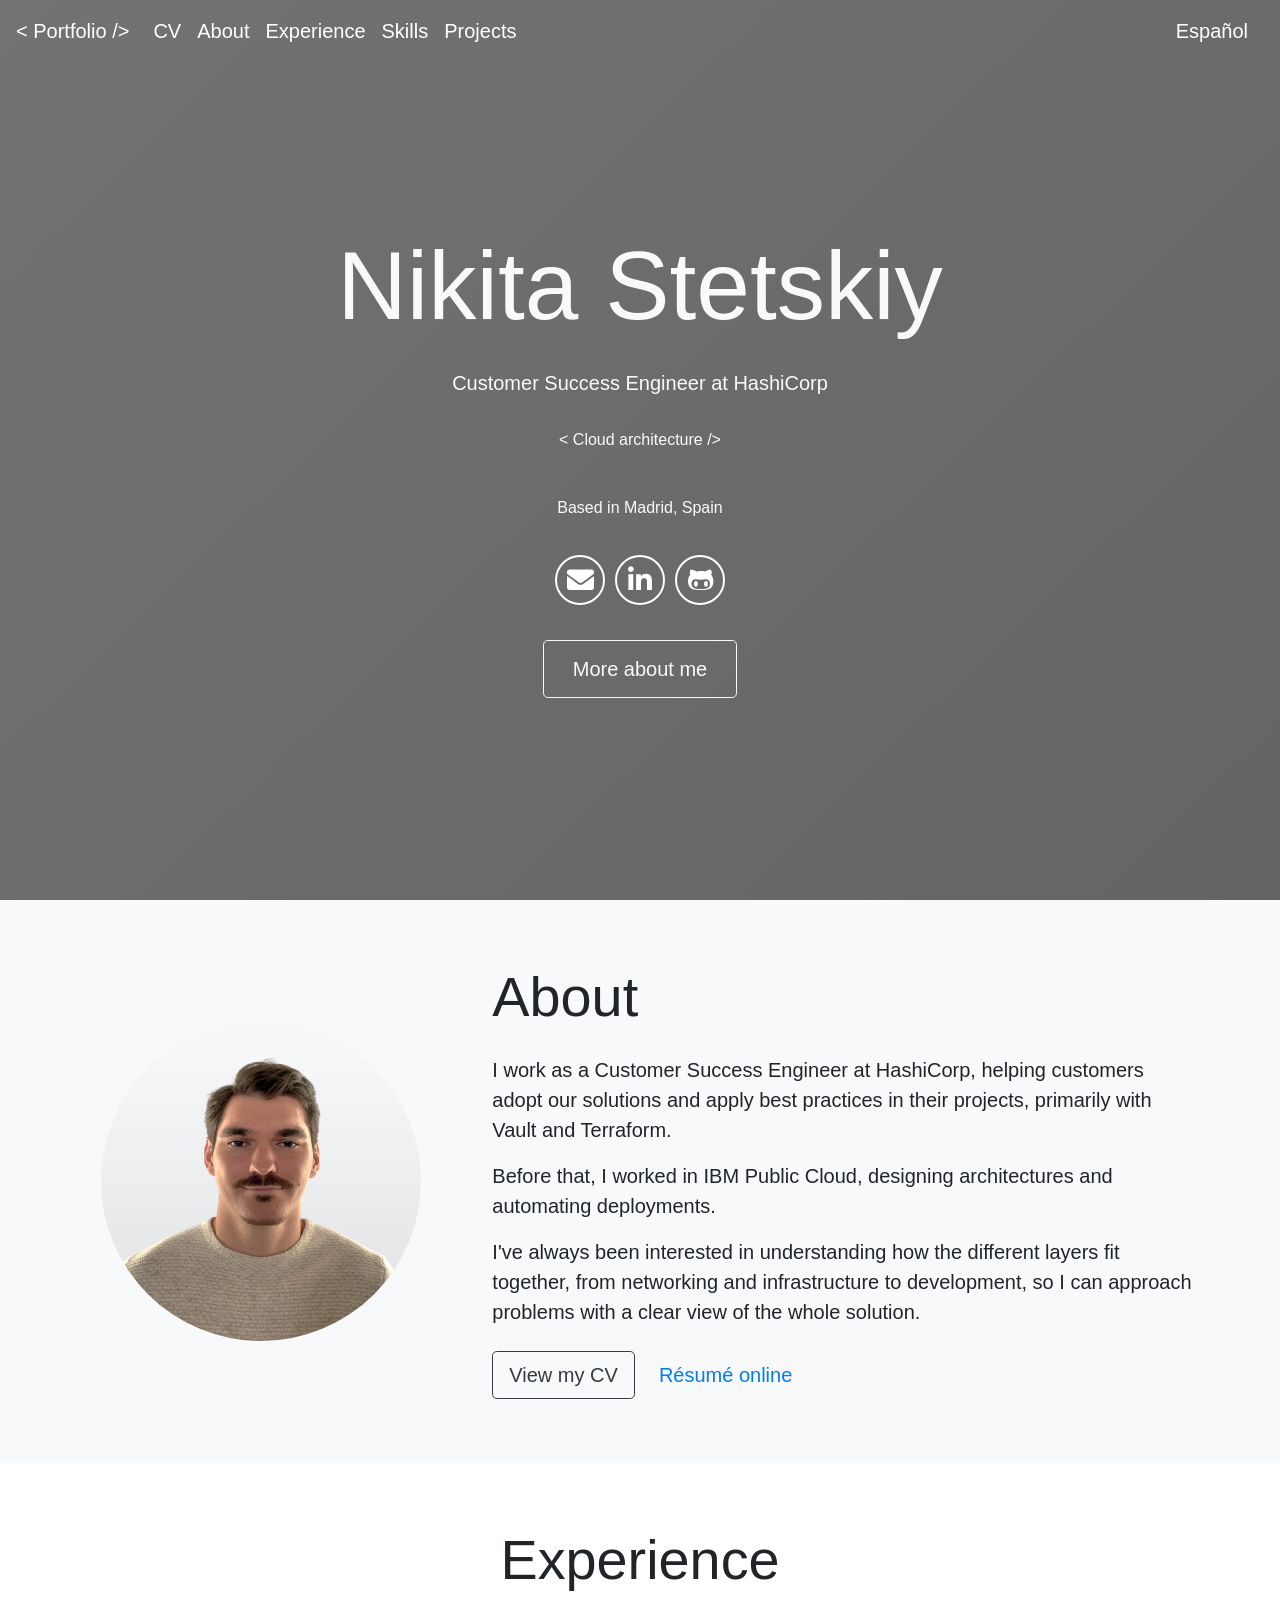
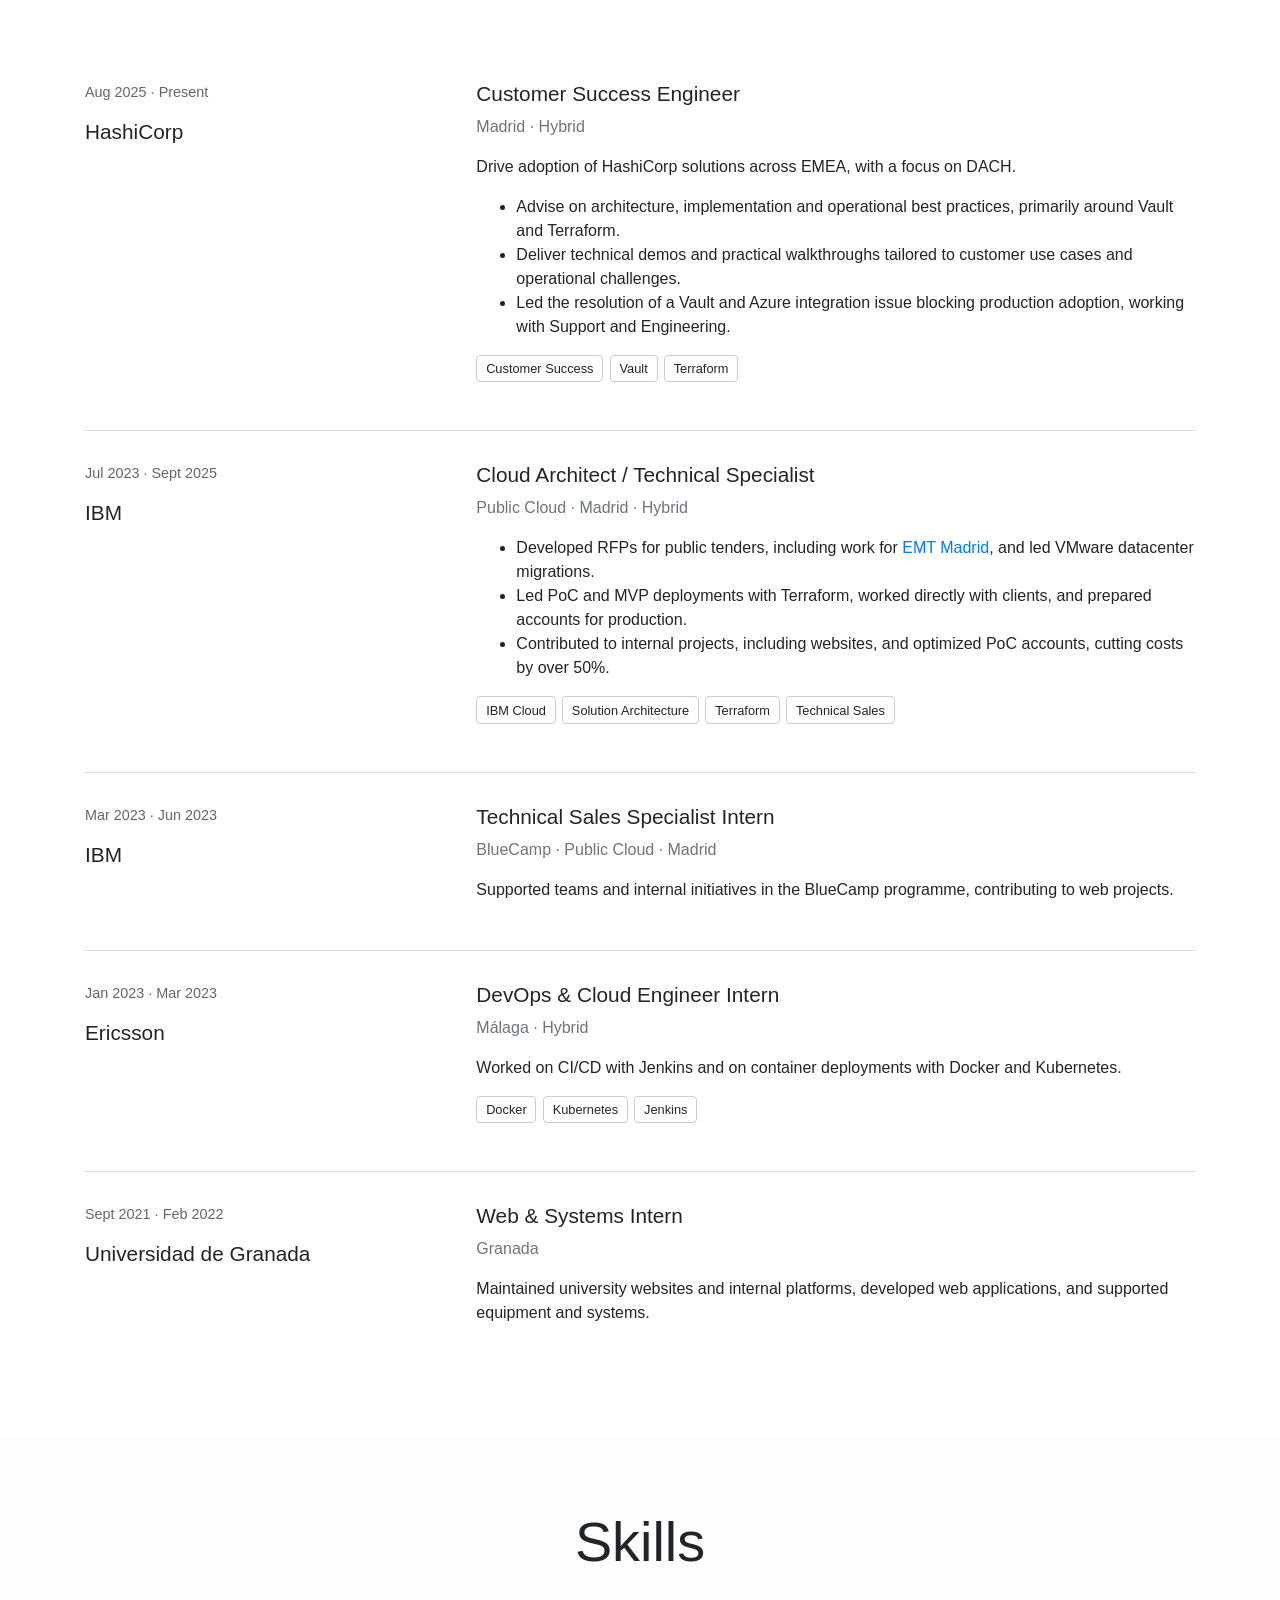
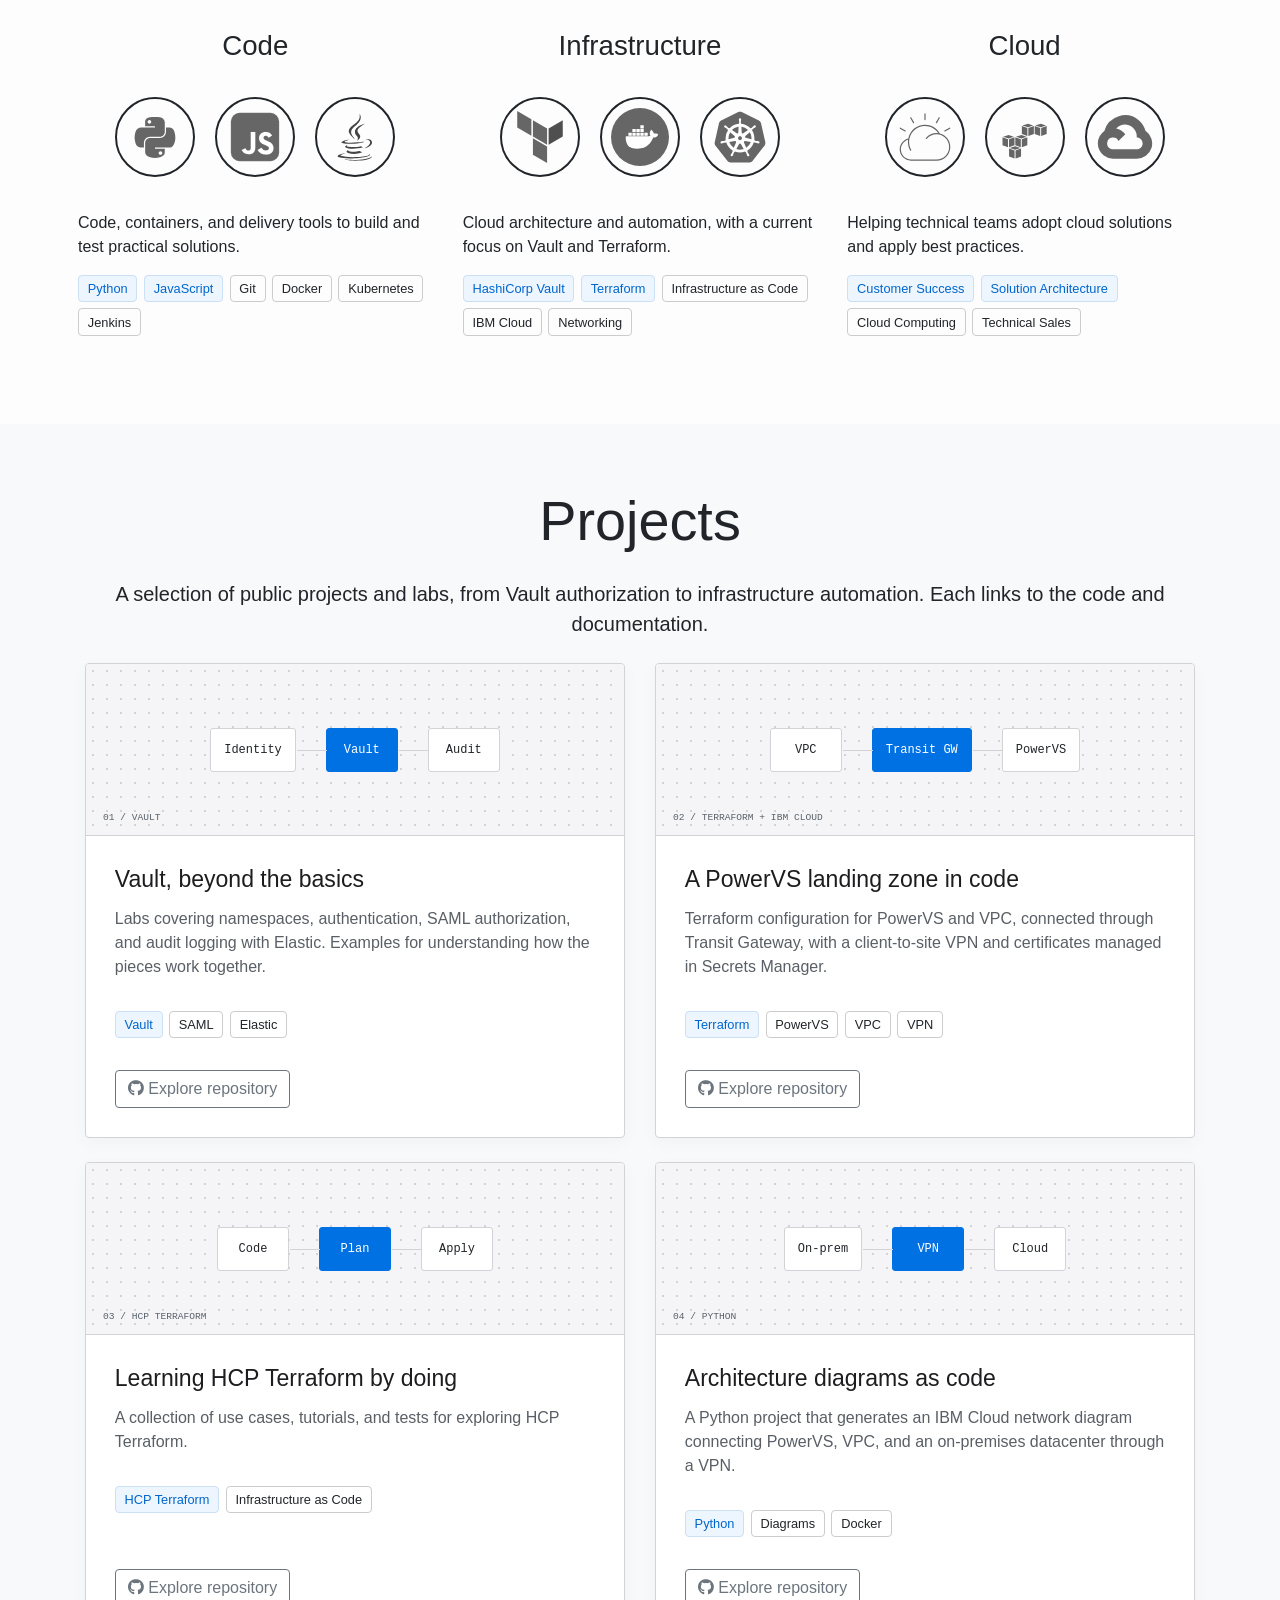
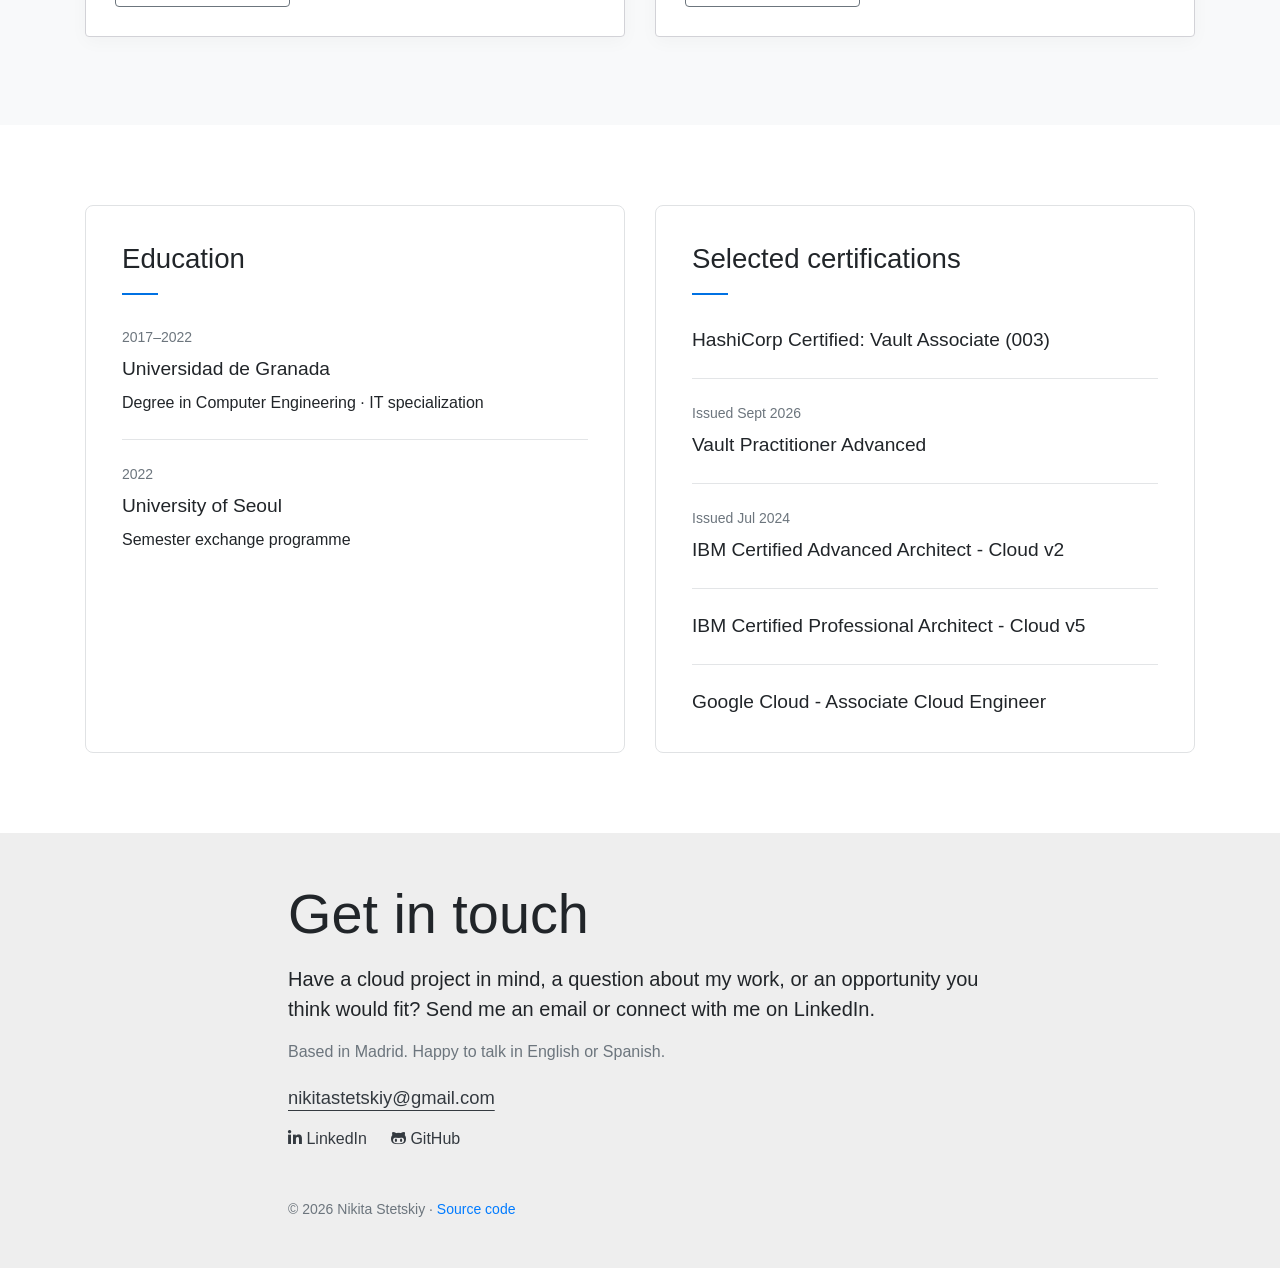
==== commit 20ff1885: "Publish portfolio from a88842c7e99430e9d411783b93851ba4838501a6" ====
--- a/index.html
+++ b/index.html
@@ -24,13 +24,13 @@
     <meta name="twitter:title" content="Nikita Stetskiy | Customer Success Engineer at HashiCorp" />
     <meta name="twitter:description" content="Nikita Stetskiy, Customer Success Engineer at HashiCorp. Cloud architecture, Vault, Terraform and practical infrastructure projects. Madrid, EMEA and DACH." />
     <script type="application/ld+json">{"@context":"https://schema.org","@type":"ProfilePage","url":"https://nikitastetskiy.github.io/","inLanguage":"en","mainEntity":{"@type":"Person","name":"Nikita Stetskiy","url":"https://nikitastetskiy.github.io/","jobTitle":"Customer Success Engineer","worksFor":{"@type":"Organization","name":"HashiCorp"},"sameAs":["https://www.linkedin.com/in/nikitastetskiy/","https://github.com/nikitastetskiy"],"knowsAbout":["Cloud Computing","HashiCorp Vault","Terraform","Customer Success","Infrastructure as Code"]}}</script>
-    <script type="module" crossorigin src="/assets/index-h52QxOZ3.js"></script>
+    <script type="module" crossorigin src="/assets/index-BfOuv1u7.js"></script>
     <link rel="stylesheet" crossorigin href="/assets/index-DWDdwY12.css">
   </head>
   <body>
     <noscript
       ><style>.navbar-toggler{display:none!important}.navbar-collapse{display:block!important}.navbar{background:#eaedef!important;position:static!important}.navbar .brand,.navbar .nav-link{color:#343a40!important}</style></noscript
     >
-    <div id="root"><a class="skip-link" href="#main">Skip to content</a><header><nav class="navbar navbar-expand-lg navbar-light fixed-top navbar-transparent" aria-label="Main navigation"><a class="navbar-brand brand" href="/#home">&lt; Portfolio /&gt;</a><button class="navbar-toggler toggler" type="button" aria-expanded="false" aria-controls="site-navigation" aria-label="Menu"><span class="navbar-toggler-icon"></span></button><div id="site-navigation" class="collapse navbar-collapse "><div class="navbar-nav mr-auto"><a class="nav-link lead" href="/resume.pdf" target="_blank" rel="noopener noreferrer">CV</a><a class="nav-link lead" href="#aboutme">About</a><a class="nav-link lead" href="#experience">Experience</a><a class="nav-link lead" href="#skills">Skills</a><a class="nav-link lead" href="#projects">Projects</a></div><a class="nav-link lead language-link" href="/es/" lang="es" hrefLang="es">Español</a></div></nav></header><main id="main" tabindex="-1"><section id="home" aria-labelledby="hero-name" style="background:linear-gradient(136deg,#FFFFFF, #3D3D3D, #000000);background-size:1200% 1200%" class="jumbotron jumbotron-fluid title bg-transparent bgstyle text-light min-vh-100 d-flex align-content-center align-items-center flex-wrap m-0"><canvas class="text-mix-star starfield" aria-hidden="true"></canvas><div class="container text-center text-mix"><h1 id="hero-name" class="display-1">Nikita Stetskiy</h1><div class="p-3"><p class="lead typist mb-0">Customer Success Engineer<!-- --> <!-- -->at<!-- --> HashiCorp</p></div><div class="hero-tagline"><span class="sr-only">Cloud architecture. Infrastructure as Code. Vault &amp; Terraform. Turning ideas into working solutions</span><span aria-hidden="true">&lt; <!-- -->Cloud architecture<!-- --> /&gt;</span></div><p class="mt-3 mb-0">Based in Madrid, Spain</p><div class="header-icons"><a aria-label="Email me" href="mailto:nikitastetskiy@gmail.com"><i class="icon fa fa-envelope" aria-hidden="true"></i></a><a class="" href="https://www.linkedin.com/in/nikitastetskiy/" target="_blank" rel="noopener noreferrer"><span class="sr-only">LinkedIn</span><i class="icon fab fa-linkedin-in" aria-hidden="true"></i></a><a class="" href="https://github.com/nikitastetskiy" target="_blank" rel="noopener noreferrer"><span class="sr-only">GitHub</span><i class="icon fab fa-github-alt" aria-hidden="true"></i></a></div><a class="btn btn-outline-light btn-lg hero-about" href="#aboutme">More about me</a></div></section><section id="aboutme" class="jumbotron jumbotron-fluid m-0 bg-light"><div class="container"><div class="about-layout"><div class="about-portrait"><img class="border-secondary rounded-circle pic" src="/assets/profile-B7KHsYdh.png" alt="Nikita Stetskiy" width="500" height="500" loading="lazy"/></div><div class="about-copy"><h2 class="display-4 mb-4">About</h2><p class="lead">I work as a Customer Success Engineer at HashiCorp, helping customers adopt our solutions and apply best practices in their projects, primarily with Vault and Terraform.</p><p class="lead">Before that, I worked in IBM Public Cloud, designing architectures and automating deployments.</p><p class="lead">I&#x27;ve always been interested in understanding how the different layers fit together, from networking and infrastructure to development, so I can approach problems with a clear view of the whole solution.</p><p class="about-actions lead mt-4 mb-0"><a class="btn btn-outline-dark btn-lg" href="/resume.pdf" target="_blank" rel="noopener noreferrer">CV</a><a href="/resume/">Résumé online</a></p></div></div></div></section><section id="experience" class="jumbotron jumbotron-fluid m-0 bg-white"><div class="container"><h2 class="display-4 pb-5 text-center">Experience</h2><div class="experience-list"><article class="experience-entry"><div class="experience-meta"><p><time dateTime="2025-08">Aug 2025</time> ·<!-- --> <!-- -->Present</p><h3>HashiCorp</h3></div><div><h3>Customer Success Engineer</h3><p class="text-muted">Madrid · Hybrid</p><p>Drive adoption of HashiCorp solutions across EMEA, with a focus on DACH.</p><ul><li>Advise on architecture, implementation and operational best practices, primarily around Vault and Terraform.</li><li>Deliver technical demos and practical walkthroughs tailored to customer use cases and operational challenges.</li><li>Led the resolution of a Vault and Azure integration issue blocking production adoption, working with Support and Engineering.</li></ul><ul class="skill-tags"><li>Customer Success</li><li>Vault</li><li>Terraform</li></ul></div></article><article class="experience-entry"><div class="experience-meta"><p><time dateTime="2023-07">Jul 2023</time> ·<!-- --> <time dateTime="2025-09">Sept 2025</time></p><h3>IBM</h3></div><div><h3>Cloud Architect / Technical Specialist</h3><p class="text-muted">Public Cloud · Madrid · Hybrid</p><ul><li>Developed RFPs for public tenders, including work for <a class="" href="https://es.newsroom.ibm.com/announcements?item=122846" target="_blank" rel="noopener noreferrer">EMT Madrid</a>, and led VMware datacenter migrations.</li><li>Led PoC and MVP deployments with Terraform, worked directly with clients, and prepared accounts for production.</li><li>Contributed to internal projects, including websites, and optimized PoC accounts, cutting costs by over 50%.</li></ul><ul class="skill-tags"><li>IBM Cloud</li><li>Solution Architecture</li><li>Terraform</li><li>Technical Sales</li></ul></div></article><article class="experience-entry"><div class="experience-meta"><p><time dateTime="2023-03">Mar 2023</time> ·<!-- --> <time dateTime="2023-06">Jun 2023</time></p><h3>IBM</h3></div><div><h3>Technical Sales Specialist Intern</h3><p class="text-muted">BlueCamp · Public Cloud · Madrid</p><p>Supported teams and internal initiatives in the BlueCamp programme, contributing to web projects.</p></div></article><article class="experience-entry"><div class="experience-meta"><p><time dateTime="2023-01">Jan 2023</time> ·<!-- --> <time dateTime="2023-03">Mar 2023</time></p><h3>Ericsson</h3></div><div><h3>DevOps &amp; Cloud Engineer Intern</h3><p class="text-muted">Málaga · Hybrid</p><p>Worked on CI/CD with Jenkins and on container deployments with Docker and Kubernetes.</p><ul class="skill-tags"><li>Docker</li><li>Kubernetes</li><li>Jenkins</li></ul></div></article><article class="experience-entry"><div class="experience-meta"><p><time dateTime="2021-09">Sept 2021</time> ·<!-- --> <time dateTime="2022-02">Feb 2022</time></p><h3>Universidad de Granada</h3></div><div><h3>Web &amp; Systems Intern</h3><p class="text-muted">Granada</p><p>Maintained university websites and internal platforms, developed web applications, and supported equipment and systems.</p></div></article></div></div></section><section id="skills" class="jumbotron jumbotron-fluid m-0"><div class="container p-2"><h2 class="display-4 pb-4 text-center">Skills</h2><div class="row skills-grid"><div class="col-md-4 skill-group"><div class="tech text-center"><h3 class="pb-3">Code</h3><div class="icons"><img src="data:image/svg+xml,%3c?xml%20version=&#x27;1.0&#x27;%20encoding=&#x27;utf-8&#x27;?%3e%3c!DOCTYPE%20svg%20PUBLIC%20&#x27;-//W3C//DTD%20SVG%201.1//EN&#x27;%20&#x27;http://www.w3.org/Graphics/SVG/1.1/DTD/svg11.dtd&#x27;%3e%3c!--%20Uploaded%20to:%20SVG%20Repo,%20www.svgrepo.com,%20Generator:%20SVG%20Repo%20Mixer%20Tools%20--%3e%3csvg%20width=&#x27;800px&#x27;%20height=&#x27;800px&#x27;%20viewBox=&#x27;0%200%2032%2032&#x27;%20version=&#x27;1.1&#x27;%20xmlns=&#x27;http://www.w3.org/2000/svg&#x27;%20xmlns:xlink=&#x27;http://www.w3.org/1999/xlink&#x27;%3e%3cpath%20fill=&#x27;%23666666&#x27;%20d=&#x27;M13.275%2015.88h5.417c1.508%200%202.712-1.241%202.712-2.756v-5.164c0-1.47-1.24-2.574-2.712-2.819-0.932-0.155-1.898-0.226-2.825-0.221s-1.813%200.083-2.592%200.221c-2.295%200.405-2.712%201.254-2.712%202.819v2.067h5.423v0.689h-7.459c-1.576%200-2.956%200.947-3.388%202.75-0.498%202.066-0.52%203.355%200%205.512%200.385%201.606%201.306%202.75%202.882%202.75h1.865v-2.478c0-1.79%201.549-3.369%203.388-3.369zM12.933%208.649c-0.562%200-1.018-0.461-1.018-1.030%200-0.572%200.455-1.037%201.018-1.037%200.56%200%201.018%200.465%201.018%201.037%200%200.57-0.457%201.030-1.018%201.030zM26.826%2013.465c-0.389-1.569-1.133-2.75-2.712-2.75h-2.035v2.408c0%201.867-1.583%203.439-3.388%203.439h-5.417c-1.484%200-2.712%201.27-2.712%202.756v5.164c0%201.47%201.278%202.334%202.712%202.756%201.717%200.505%203.363%200.596%205.417%200%201.365-0.395%202.712-1.191%202.712-2.756v-2.067h-5.417v-0.689h8.129c1.576%200%202.163-1.099%202.712-2.75%200.566-1.699%200.542-3.332%200-5.512zM19.033%2023.794c0.562%200%201.018%200.461%201.018%201.030%200%200.572-0.456%201.037-1.018%201.037-0.56%200-1.018-0.465-1.018-1.037%200-0.57%200.457-1.030%201.018-1.030z&#x27;%3e%3c/path%3e%3c/svg%3e" alt="Python" title="Python" width="60" height="60" loading="lazy"/></div><div class="icons"><img src="data:image/svg+xml,%3csvg%20xmlns=&#x27;http://www.w3.org/2000/svg&#x27;%20aria-label=&#x27;JavaScript&#x27;%20role=&#x27;img&#x27;%20viewBox=&#x27;-51.2%20-51.2%20614.40%20614.40&#x27;%20fill=&#x27;%23ffffff&#x27;%20stroke=&#x27;%23ffffff&#x27;%3e%3cg%20id=&#x27;SVGRepo_bgCarrier&#x27;%20stroke-width=&#x27;0&#x27;%3e%3c/g%3e%3cg%20id=&#x27;SVGRepo_tracerCarrier&#x27;%20stroke-linecap=&#x27;round&#x27;%20stroke-linejoin=&#x27;round&#x27;%3e%3c/g%3e%3cg%20id=&#x27;SVGRepo_iconCarrier&#x27;%3e%3crect%20width=&#x27;512&#x27;%20height=&#x27;512&#x27;%20rx=&#x27;15%25&#x27;%20fill=&#x27;%23666666&#x27;%3e%3c/rect%3e%3cpath%20d=&#x27;M324%20370c10%2017%2024%2029%2047%2029c20%200%2033-10%2033%20-24c0-16%20-13%20-22%20-35%20-32l-12-5c-35-15%20-58%20-33%20-58%20-72c0-36%2027%20-64%2070%20-64c31%200%2053%2011%2068%2039l-37%2024c-8-15%20-17%20-21%20-31%20-21c-14%200-23%209%20-23%2021c0%2014%209%2020%2030%2029l12%205c41%2018%2064%2035%2064%2076c0%2043-34%2067%20-80%2067c-45%200-74%20-21%20-88%20-49zm-170%204c8%2013%2014%2025%2031%2025c16%200%2026-6%2026%20-30V203h48v164c0%2050-29%2072%20-72%2072c-39%200-61%20-20%20-72%20-44z&#x27;%3e%3c/path%3e%3c/g%3e%3c/svg%3e" alt="JavaScript" title="JavaScript" width="60" height="60" loading="lazy"/></div><div class="icons"><img src="data:image/svg+xml,%3c?xml%20version=&#x27;1.0&#x27;%20encoding=&#x27;utf-8&#x27;?%3e%3c!DOCTYPE%20svg%20PUBLIC%20&#x27;-//W3C//DTD%20SVG%201.1//EN&#x27;%20&#x27;http://www.w3.org/Graphics/SVG/1.1/DTD/svg11.dtd&#x27;%3e%3c!--%20Uploaded%20to:%20SVG%20Repo,%20www.svgrepo.com,%20Generator:%20SVG%20Repo%20Mixer%20Tools%20--%3e%3csvg%20width=&#x27;800px&#x27;%20height=&#x27;800px&#x27;%20viewBox=&#x27;0%200%2032%2032&#x27;%20version=&#x27;1.1&#x27;%20xmlns=&#x27;http://www.w3.org/2000/svg&#x27;%20xmlns:xlink=&#x27;http://www.w3.org/1999/xlink&#x27;%3e%3cpath%20fill=&#x27;%23444444&#x27;%20d=&#x27;M12.557%2023.22c0%200-0.982%200.571%200.699%200.765%202.037%200.232%203.079%200.199%205.324-0.226%200%200%200.59%200.37%201.415%200.691-5.033%202.157-11.39-0.125-7.437-1.23zM11.942%2020.405c0%200-1.102%200.816%200.581%200.99%202.176%200.224%203.895%200.243%206.869-0.33%200%200%200.411%200.417%201.058%200.645-6.085%201.779-12.863%200.14-8.508-1.305zM17.127%2015.63c1.24%201.428-0.326%202.713-0.326%202.713s3.149-1.625%201.703-3.661c-1.351-1.898-2.386-2.841%203.221-6.093%200%200-8.801%202.198-4.598%207.042zM23.783%2025.302c0%200%200.727%200.599-0.801%201.062-2.905%200.88-12.091%201.146-14.643%200.035-0.917-0.399%200.803-0.953%201.344-1.069%200.564-0.122%200.887-0.1%200.887-0.1-1.020-0.719-6.594%201.411-2.831%202.021%2010.262%201.664%2018.706-0.749%2016.044-1.95zM13.029%2017.489c0%200-4.673%201.11-1.655%201.513%201.274%200.171%203.814%200.132%206.181-0.066%201.934-0.163%203.876-0.51%203.876-0.51s-0.682%200.292-1.175%200.629c-4.745%201.248-13.911%200.667-11.272-0.609%202.232-1.079%204.046-0.956%204.046-0.956zM21.412%2022.174c4.824-2.506%202.593-4.915%201.037-4.591-0.382%200.079-0.552%200.148-0.552%200.148s0.142-0.222%200.412-0.318c3.079-1.083%205.448%203.193-0.994%204.887-0%200%200.075-0.067%200.097-0.126zM18.503%203.337c0%200%202.671%202.672-2.534%206.781-4.174%203.296-0.952%205.176-0.002%207.323-2.436-2.198-4.224-4.133-3.025-5.934%201.761-2.644%206.638-3.925%205.56-8.17zM13.503%2028.966c4.63%200.296%2011.74-0.164%2011.908-2.355%200%200-0.324%200.831-3.826%201.49-3.952%200.744-8.826%200.657-11.716%200.18%200%200%200.592%200.49%203.635%200.685z&#x27;%3e%3c/path%3e%3c/svg%3e" alt="Java" title="Java" width="60" height="60" loading="lazy"/></div></div><p>Code, containers, and delivery tools to build and test practical solutions.</p><ul class="skill-tags"><li class="tag-highlight">Python</li><li class="tag-highlight">JavaScript</li><li>Git</li><li>Docker</li><li>Kubernetes</li><li>Jenkins</li></ul></div><div class="col-md-4 skill-group"><div class="tech text-center"><h3 class="pb-3">Infrastructure</h3><div class="icons"><img src="data:image/svg+xml,%3csvg%20width=&#x27;180px&#x27;%20height=&#x27;180px&#x27;%20viewBox=&#x27;-34.96%20-17.505%20325.92%20325.92&#x27;%20version=&#x27;1.1&#x27;%20xmlns=&#x27;http://www.w3.org/2000/svg&#x27;%20xmlns:xlink=&#x27;http://www.w3.org/1999/xlink&#x27;%20preserveAspectRatio=&#x27;xMidYMid&#x27;%20fill=&#x27;%23000000&#x27;%3e%3cg%20id=&#x27;SVGRepo_bgCarrier&#x27;%20stroke-width=&#x27;0&#x27;%3e%3c/g%3e%3cg%20id=&#x27;SVGRepo_tracerCarrier&#x27;%20stroke-linecap=&#x27;round&#x27;%20stroke-linejoin=&#x27;round&#x27;%3e%3c/g%3e%3cg%20id=&#x27;SVGRepo_iconCarrier&#x27;%3e%3cg%3e%3cpolygon%20fill=&#x27;%234f4f4f&#x27;%20points=&#x27;176.485057%20188.994162%20256.000302%20143.127442%20256.000302%2051.2485453%20176.485057%2097.2122358&#x27;%3e%3c/polygon%3e%3cpath%20d=&#x27;M88.2425283,51.2485453%20L167.757774,97.2122358%20L167.757774,188.994162%20L88.2425283,143.078957%20M0,91.8304113%20L79.5152453,137.745617%20L79.5152453,45.9152057%20L0,0%20M88.2425283,244.994228%20L167.757774,290.909434%20L167.757774,199.079023%20L88.2425283,153.163817&#x27;%20fill=&#x27;%23666666&#x27;%3e%3c/path%3e%3c/g%3e%3c/g%3e%3c/svg%3e" alt="Terraform" title="Terraform" width="60" height="60" loading="lazy"/></div><div class="icons"><img src="data:image/svg+xml,%3c?xml%20version=&#x27;1.0&#x27;%20encoding=&#x27;utf-8&#x27;?%3e%3c!--%20Uploaded%20to:%20SVG%20Repo,%20www.svgrepo.com,%20Generator:%20SVG%20Repo%20Mixer%20Tools%20--%3e%3csvg%20width=&#x27;800px&#x27;%20height=&#x27;800px&#x27;%20viewBox=&#x27;0%200%201024%201024&#x27;%20xmlns=&#x27;http://www.w3.org/2000/svg&#x27;%3e%3ccircle%20cx=&#x27;512&#x27;%20cy=&#x27;512&#x27;%20r=&#x27;512&#x27;%20style=&#x27;fill:%23666666&#x27;/%3e%3cpath%20d=&#x27;M827.3%20461.5c-1.6-1.3-16.1-12.2-46.7-12.2-8.1%200-16.2.6-24.2%202.1-5.9-40.7-39.5-60.5-41-61.4l-8.2-4.8-5.4%207.8c-6.8%2010.5-11.7%2022-14.6%2034.2-5.5%2023.2-2.2%2045%209.6%2063.6-14.2%207.9-37.1%209.9-41.7%2010H277c-9.9%200-17.9%208-17.9%2017.9-.4%2033.1%205.2%2066%2016.5%2097.1%2013%2034.2%2032.4%2059.3%2057.6%2074.7%2028.2%2017.3%2074.1%2027.2%20126.2%2027.2%2023.5.1%2047-2.1%2070.1-6.4%2032.1-5.9%2063-17.1%2091.4-33.2%2023.4-13.6%2044.5-30.8%2062.4-51.1%2029.9-33.9%2047.8-71.7%2061.1-105.2h5.3c32.8%200%2053-13.1%2064.1-24.1%207.4-7%2013.2-15.5%2016.9-25l2.3-6.9-5.7-4.3zM312%20489.9h50.7c2.4%200%204.4-2%204.4-4.4v-45.1c0-2.4-2-4.4-4.4-4.5H312c-2.4%200-4.4%202-4.4%204.4v45.2c0%202.5%202%204.4%204.4%204.4m69.9%200h50.7c2.4%200%204.4-2%204.4-4.4v-45.1c0-2.4-2-4.4-4.4-4.5h-50.7c-2.5%200-4.5%202-4.5%204.5v45.1c0%202.5%202%204.4%204.5%204.4m70.8.1h50.7c2.4%200%204.4-2%204.4-4.4v-45.1c0-2.4-2-4.4-4.4-4.5h-50.7c-2.4%200-4.4%202-4.4%204.4v45.2c0%202.4%202%204.3%204.4%204.4m70.1%200h50.7c2.4%200%204.4-2%204.5-4.4v-45.1c0-2.5-2-4.5-4.5-4.5h-50.7c-2.4%200-4.4%202-4.4%204.4v45.2c0%202.4%201.9%204.4%204.4%204.4m-141-65h50.7c2.4%200%204.4-2%204.4-4.5v-45.1c0-2.4-2-4.4-4.4-4.4h-50.7c-2.5%200-4.4%202-4.5%204.4v45.1c.1%202.5%202.1%204.5%204.5%204.5m70.9%200h50.7c2.4%200%204.4-2%204.4-4.5v-45.1c0-2.4-2-4.4-4.4-4.4h-50.7c-2.4%200-4.4%202-4.4%204.4v45.1c0%202.5%202%204.5%204.4%204.5m70.1%200h50.7c2.5%200%204.4-2%204.5-4.5v-45.1c0-2.5-2-4.4-4.5-4.4h-50.7c-2.4%200-4.4%202-4.4%204.4v45.1c0%202.5%201.9%204.5%204.4%204.5m0-64.9h50.7c2.5%200%204.5-2%204.5-4.5v-45.2c0-2.4-2-4.4-4.5-4.4h-50.7c-2.4%200-4.4%202-4.4%204.4v45.2c0%202.5%201.9%204.5%204.4%204.5M593.4%20490h50.7c2.4%200%204.4-2%204.4-4.4v-45.1c0-2.5-2-4.4-4.4-4.5h-50.7c-2.4%200-4.4%202-4.4%204.4v45.2c0%202.4%202%204.4%204.4%204.4&#x27;%20style=&#x27;fill:%23fff&#x27;/%3e%3c/svg%3e" alt="Docker" title="Docker" width="60" height="60" loading="lazy"/></div><div class="icons"><img src="data:image/svg+xml,%3c?xml%20version=&#x27;1.0&#x27;%20encoding=&#x27;utf-8&#x27;?%3e%3c!--%20Uploaded%20to:%20SVG%20Repo,%20www.svgrepo.com,%20Generator:%20SVG%20Repo%20Mixer%20Tools%20--%3e%3csvg%20width=&#x27;800px&#x27;%20height=&#x27;800px&#x27;%20viewBox=&#x27;0%200%2016%2016&#x27;%20xmlns=&#x27;http://www.w3.org/2000/svg&#x27;%20fill=&#x27;none&#x27;%3e%3cpath%20fill=&#x27;%23666666&#x27;%20fill-rule=&#x27;evenodd&#x27;%20d=&#x27;M5.374%2015c-.335%200-.66-.153-.874-.431l-3.254-4.172a1.15%201.15%200%2001-.214-.978l1.165-5.207c.074-.345.298-.623.605-.776l4.715-2.32c.15-.078.317-.116.485-.116.168%200%20.335.038.485.115L13.2%203.426c.308.153.532.432.606.777l1.165%205.207c.074.345%200%20.7-.214.978L11.5%2014.566c-.214.268-.54.434-.875.434h-5.25zm7.718-5.835l.031.008a.308.308%200%2001.26.371.306.306%200%2001-.396.223h-.004l-.003-.001-.003-.001-.03-.007-.05-.01a2.548%202.548%200%2001-.274-.106%202.87%202.87%200%2000-.533-.156.242.242%200%2000-.171.063%204.76%204.76%200%2000-.131-.023%203.972%203.972%200%2001-1.764%202.212c.015.042.032.083.051.123a.239.239%200%2000-.023.18c.074.17.165.332.271.484.06.078.114.16.164.244l.028.057.012.025a.306.306%200%2001-.381.44.307.307%200%2001-.172-.18%202.608%202.608%200%2000-.01-.02l-.028-.058a2.545%202.545%200%2001-.089-.28%202.835%202.835%200%2000-.21-.512.242.242%200%2000-.156-.095%205.926%205.926%200%2001-.03-.053l-.035-.064a3.97%203.97%200%2001-2.824-.007l-.069.125a.249.249%200%2000-.132.064c-.104.17-.184.355-.237.548a2.525%202.525%200%2001-.088.28l-.025.05-.013.027v.001a.307.307%200%2011-.553-.261l.014-.03.026-.052c.05-.085.104-.166.164-.244.108-.156.2-.322.277-.496a.302.302%200%2000-.028-.173l.056-.133A3.972%203.972%200%20014.22%209.532l-.134.023a.34.34%200%2000-.176-.062%202.872%202.872%200%2000-.533.156c-.09.04-.181.075-.274.105l-.05.011-.03.007H3.02l-.002.002h-.005a.308.308%200%2001-.397-.349.306.306%200%2001.261-.245l.004-.001h.003l.006-.002c.024-.006.054-.014.076-.018.097-.013.195-.021.293-.023.186-.013.37-.043.549-.09a.422.422%200%2000.131-.133l.128-.037a3.938%203.938%200%2001.624-2.752l-.097-.087a.338.338%200%2000-.062-.176%202.854%202.854%200%2000-.455-.319%202.557%202.557%200%2001-.254-.148%201.129%201.129%200%2001-.063-.05l-.004-.004a.323.323%200%2001-.076-.45.295.295%200%2001.244-.107.365.365%200%2001.213.08l.022.017c.016.013.034.026.046.037.071.067.139.139.202.213.125.137.263.262.412.372.056.03.121.036.182.018l.11.078a3.938%203.938%200%20012.552-1.224l.007-.129a.332.332%200%2000.1-.157%202.844%202.844%200%2000-.034-.554%202.555%202.555%200%2001-.042-.29v-.053-.025-.004-.004A.306.306%200%20018%202.82a.308.308%200%2001.306.337v.087a2.53%202.53%200%2001-.041.29%202.85%202.85%200%2000-.035.553.242.242%200%2000.1.153v.007l.007.13c.967.087%201.87.522%202.54%201.223l.116-.083a.34.34%200%2000.186-.02c.149-.11.287-.235.412-.373a2.53%202.53%200%2001.202-.213l.051-.04.017-.014a.308.308%200%2001.472.388.307.307%200%2001-.09.09c-.008.005-.017.012-.025.02l-.043.033a2.549%202.549%200%2001-.254.148%202.865%202.865%200%2000-.455.32.24.24%200%2000-.058.172%204.458%204.458%200%2001-.05.044l-.058.053c.542.806.769%201.783.637%202.745l.123.036c.031.056.077.101.132.132.18.048.364.078.55.09.097.003.195.01.292.024l.058.013zm-2.875-3.1l-1.308.925-.004-.002a.27.27%200%2001-.43-.205v-.001l-.091-1.598a3.183%203.183%200%20011.833.882zM7.754%207.818h.492l.306.381-.11.476L8%208.886l-.443-.213-.11-.475.307-.381zM7.29%205.24c.107-.024.216-.043.326-.056l-.09%201.6-.008.004a.268.268%200%2001-.293.256.27.27%200%2001-.135-.05l-.002.001-1.316-.93c.419-.41.945-.696%201.518-.825zM5.296%206.663l1.201%201.071-.001.007a.269.269%200%2001-.106.462l-.001.005-1.54.443a3.134%203.134%200%2001.447-1.988zm1.608%202.846l-.612%201.474a3.16%203.16%200%2001-1.27-1.586L6.6%209.13l.003.003a.265.265%200%2001.18.029.27.27%200%2001.117.341l.004.006zm1.806%201.896c-.572.13-1.17.1-1.726-.088l.777-1.4h.001a.27.27%200%2001.475-.001h.006l.779%201.402a3.286%203.286%200%2001-.312.087zm1.004-.416L9.096%209.5l.001-.003a.269.269%200%2001.296-.37l.003-.004%201.593.269a3.147%203.147%200%2001-1.275%201.597zm1.442-2.343L9.61%208.201l-.002-.006a.27.27%200%2001-.185-.343.27.27%200%2001.08-.12L9.5%207.73l1.195-1.067c.366.594.527%201.29.46%201.983z&#x27;%20clip-rule=&#x27;evenodd&#x27;/%3e%3c/svg%3e" alt="Kubernetes" title="Kubernetes" width="60" height="60" loading="lazy"/></div></div><p>Cloud architecture and automation, with a current focus on Vault and Terraform.</p><ul class="skill-tags"><li class="tag-highlight">HashiCorp Vault</li><li class="tag-highlight">Terraform</li><li>Infrastructure as Code</li><li>IBM Cloud</li><li>Networking</li></ul></div><div class="col-md-4 skill-group"><div class="tech text-center"><h3 class="pb-3">Cloud</h3><div class="icons"><img src="data:image/svg+xml,%3csvg%20fill=&#x27;%23666666&#x27;%20version=&#x27;1.1&#x27;%20id=&#x27;Layer_1&#x27;%20xmlns=&#x27;http://www.w3.org/2000/svg&#x27;%20xmlns:xlink=&#x27;http://www.w3.org/1999/xlink&#x27;%20viewBox=&#x27;-1.6%20-1.6%2035.20%2035.20&#x27;%20xml:space=&#x27;preserve&#x27;%20stroke=&#x27;%23666666&#x27;%20stroke-width=&#x27;0.00032&#x27;%20transform=&#x27;rotate(0)&#x27;%3e%3cg%20id=&#x27;SVGRepo_bgCarrier&#x27;%20stroke-width=&#x27;0&#x27;%3e%3c/g%3e%3cg%20id=&#x27;SVGRepo_tracerCarrier&#x27;%20stroke-linecap=&#x27;round&#x27;%20stroke-linejoin=&#x27;round&#x27;%3e%3c/g%3e%3cg%20id=&#x27;SVGRepo_iconCarrier&#x27;%3e%3cpath%20id=&#x27;ibm--cloud_1_&#x27;%20d=&#x27;M23,30.36H7.5c-3.783,0-6.86-3.078-6.86-6.86c0-3.156,2.184-5.922,5.228-6.665%20C6.866,12.159,11.03,8.64,16,8.64c3.727,0,7.169,2.007,9.011,5.244c3.642,0.903,6.35,4.199,6.35,8.116%20C31.36,26.609,27.609,30.36,23,30.36z%20M5.732,17.618C3.169,18.388,1.36,20.782,1.36,23.5c0,3.386,2.754,6.14,6.14,6.14H23%20c4.213,0,7.64-3.427,7.64-7.64s-3.427-7.64-7.64-7.64c-2.27,0-4.406,0.999-5.863,2.741c-0.128,0.154-0.355,0.172-0.507,0.046%20c-0.152-0.128-0.173-0.355-0.045-0.507c1.594-1.906,3.932-2.999,6.416-2.999c0.358,0,0.711,0.022,1.058,0.066%20C22.282,11.008,19.258,9.36,16,9.36c-5.315,0-9.64,4.325-9.64,9.64c0,1.691,0.445,3.356,1.286,4.813%20c0.099,0.172,0.04,0.393-0.132,0.491c-0.174,0.101-0.393,0.042-0.492-0.132C6.118,22.606,5.64,20.818,5.64,19%20C5.64,18.531,5.671,18.07,5.732,17.618z%20M28.027,12.735c-0.124,0-0.245-0.064-0.312-0.18c-0.1-0.172-0.041-0.393,0.132-0.492%20l2.973-1.716c0.172-0.097,0.393-0.041,0.491,0.132c0.1,0.172,0.041,0.393-0.132,0.492l-2.973,1.716%20C28.15,12.72,28.089,12.735,28.027,12.735z%20M3.972,12.735c-0.061,0-0.123-0.015-0.18-0.048L0.82,10.972%20c-0.172-0.1-0.231-0.32-0.132-0.492c0.1-0.171,0.318-0.232,0.492-0.132l2.973,1.716c0.172,0.1,0.231,0.32,0.132,0.492%20C4.218,12.671,4.097,12.735,3.972,12.735z%20M9.057,7.653c-0.125,0-0.246-0.064-0.312-0.18L7.028,4.5%20C6.929,4.328,6.988,4.108,7.16,4.009c0.172-0.101,0.393-0.04,0.492,0.131l1.716,2.973c0.099,0.172,0.04,0.393-0.132,0.492%20C9.18,7.638,9.118,7.653,9.057,7.653z%20M22.943,7.653c-0.062,0-0.123-0.015-0.18-0.048c-0.173-0.1-0.231-0.32-0.132-0.492%20l1.716-2.973c0.1-0.172,0.321-0.229,0.491-0.132c0.173,0.1,0.231,0.32,0.132,0.492l-1.716,2.973%20C23.188,7.588,23.067,7.653,22.943,7.653z%20M16,5.792c-0.199,0-0.36-0.161-0.36-0.36V2c0-0.199,0.161-0.36,0.36-0.36%20S16.36,1.801,16.36,2v3.433C16.36,5.631,16.199,5.792,16,5.792z&#x27;%3e%3c/path%3e%3crect%20id=&#x27;_Transparent_Rectangle&#x27;%20style=&#x27;fill:none;&#x27;%20width=&#x27;32&#x27;%20height=&#x27;32&#x27;%3e%3c/rect%3e%3c/g%3e%3c/svg%3e" alt="IBM Cloud" title="IBM Cloud" width="60" height="60" loading="lazy"/></div><div class="icons"><img src="data:image/svg+xml,%3c?xml%20version=&#x27;1.0&#x27;%20encoding=&#x27;utf-8&#x27;?%3e%3c!DOCTYPE%20svg%20PUBLIC%20&#x27;-//W3C//DTD%20SVG%201.1//EN&#x27;%20&#x27;http://www.w3.org/Graphics/SVG/1.1/DTD/svg11.dtd&#x27;%3e%3c!--%20Uploaded%20to:%20SVG%20Repo,%20www.svgrepo.com,%20Generator:%20SVG%20Repo%20Mixer%20Tools%20--%3e%3csvg%20width=&#x27;800px&#x27;%20height=&#x27;800px&#x27;%20viewBox=&#x27;0%20-1%2034%2034&#x27;%20version=&#x27;1.1&#x27;%20xmlns=&#x27;http://www.w3.org/2000/svg&#x27;%20xmlns:xlink=&#x27;http://www.w3.org/1999/xlink&#x27;%3e%3cpath%20fill=&#x27;%23666666&#x27;%20d=&#x27;M10.871%2028.625l-3.22-1.155v-4.72l3.22%201.097z&#x27;%3e%3c/path%3e%3cpath%20fill=&#x27;%23666666&#x27;%20d=&#x27;M11.461%2028.625l3.22-1.155v-4.72l-3.22%201.097z&#x27;%3e%3c/path%3e%3cpath%20fill=&#x27;%23666666&#x27;%20d=&#x27;M7.981%2022.396l3.259-0.917%203.022%200.974-3.022%201.026z&#x27;%3e%3c/path%3e%3cpath%20fill=&#x27;%23666666&#x27;%20d=&#x27;M7.037%2022.031l-3.22-1.155v-4.72l3.22%201.097z&#x27;%3e%3c/path%3e%3cpath%20fill=&#x27;%23666666&#x27;%20d=&#x27;M7.628%2022.031l3.22-1.155v-4.72l-3.22%201.097z&#x27;%3e%3c/path%3e%3cpath%20fill=&#x27;%23666666&#x27;%20d=&#x27;M4.148%2015.802l3.259-0.917%203.022%200.975-3.022%201.026z&#x27;%3e%3c/path%3e%3cpath%20fill=&#x27;%23666666&#x27;%20d=&#x27;M14.551%2022.031l-3.221-1.155v-4.72l3.221%201.097z&#x27;%3e%3c/path%3e%3cpath%20fill=&#x27;%23666666&#x27;%20d=&#x27;M15.142%2022.031l3.22-1.155v-4.72l-3.22%201.097z&#x27;%3e%3c/path%3e%3cpath%20fill=&#x27;%23666666&#x27;%20d=&#x27;M11.662%2015.802l3.259-0.917%203.022%200.975-3.022%201.026z&#x27;%3e%3c/path%3e%3cpath%20fill=&#x27;%23666666&#x27;%20d=&#x27;M18.385%2015.436l-3.22-1.155v-4.72l3.22%201.097z&#x27;%3e%3c/path%3e%3cpath%20fill=&#x27;%23666666&#x27;%20d=&#x27;M18.976%2015.436l3.22-1.155v-4.72l-3.22%201.097z&#x27;%3e%3c/path%3e%3cpath%20fill=&#x27;%23666666&#x27;%20d=&#x27;M15.496%209.208l3.259-0.917%203.022%200.974-3.022%201.026z&#x27;%3e%3c/path%3e%3cpath%20fill=&#x27;%23666666&#x27;%20d=&#x27;M25.899%2015.436l-3.22-1.155v-4.72l3.22%201.097z&#x27;%3e%3c/path%3e%3cpath%20fill=&#x27;%23666666&#x27;%20d=&#x27;M26.49%2015.436l3.221-1.155v-4.72l-3.221%201.097z&#x27;%3e%3c/path%3e%3cpath%20fill=&#x27;%23666666&#x27;%20d=&#x27;M23.010%209.208l3.259-0.917%203.022%200.974-3.022%201.026z&#x27;%3e%3c/path%3e%3c/svg%3e" alt="AWS" title="AWS" width="60" height="60" loading="lazy"/></div><div class="icons"><img src="data:image/svg+xml,%3c?xml%20version=&#x27;1.0&#x27;%20encoding=&#x27;utf-8&#x27;?%3e%3c!--%20Uploaded%20to:%20SVG%20Repo,%20www.svgrepo.com,%20Generator:%20SVG%20Repo%20Mixer%20Tools%20--%3e%3csvg%20width=&#x27;800px&#x27;%20height=&#x27;800px&#x27;%20viewBox=&#x27;0%200%2016%2016&#x27;%20xmlns=&#x27;http://www.w3.org/2000/svg&#x27;%20fill=&#x27;none&#x27;%3e%3cpath%20fill=&#x27;%23666666&#x27;%20fill-rule=&#x27;evenodd&#x27;%20d=&#x27;M11.87%203.465l-.002-.003a5.935%205.935%200%2000-5.586-1.217%205.89%205.89%200%2000-3.98%204.092%204.206%204.206%200%2000-.149%206.792%204.255%204.255%200%20002.558.87h6.52a4.234%204.234%200%20004.078-2.961A4.2%204.2%200%200013.637%206.3a5.835%205.835%200%2000-1.767-2.835zm-7.828%207.78c.21.095.438.16.67.16l6.518.002c.9%200%201.63-.725%201.63-1.619s-.73-1.619-1.63-1.619v-.323a3.226%203.226%200%2000-1.187-2.56h-.002c-1.339-1.078-3.305-.912-4.465.354l-.014.015c.996.2%201.897.751%202.525%201.568L6.198%209.101a1.63%201.63%200%2000-3.097.439%201.617%201.617%200%2000.942%201.704l-.001.001z&#x27;%20clip-rule=&#x27;evenodd&#x27;/%3e%3c/svg%3e" alt="Google Cloud" title="Google Cloud" width="60" height="60" loading="lazy"/></div></div><p>Helping technical teams adopt cloud solutions and apply best practices.</p><ul class="skill-tags"><li class="tag-highlight">Customer Success</li><li class="tag-highlight">Solution Architecture</li><li>Cloud Computing</li><li>Technical Sales</li></ul></div></div></div></section><section id="projects" class="jumbotron jumbotron-fluid bg-light m-0"><div class="container"><h2 class="display-4 pb-3 text-center">Projects</h2><p class="lead text-center mb-4">A selection of public projects and labs, from Vault authorization to infrastructure automation. Each links to the code and documentation.</p><div class="row"><div class="col-md-6 mb-4"><article class="card project-card bg-white rounded h-100 security"><div class="project-visual" aria-hidden="true"><div class="project-diagram"><span class="diagram-node">Identity</span><span class="diagram-node active-node">Vault</span><span class="diagram-node">Audit</span></div><span class="project-label">01 / VAULT</span></div><div class="card-body d-flex flex-column"><h3 class="h4 card-title">Vault, beyond the basics</h3><p class="card-text">Labs covering namespaces, authentication, SAML authorization, and audit logging with Elastic. Examples for understanding how the pieces work together.</p><ul class="skill-tags"><li class="tag-highlight">Vault</li><li>SAML</li><li>Elastic</li></ul><div class="mt-auto pt-3"><a class="btn btn-outline-secondary" href="https://github.com/nikitastetskiy/understanding-hcp-vault" target="_blank" rel="noopener noreferrer"><i class="fab fa-github" aria-hidden="true"></i> <!-- -->Explore repository<span class="sr-only">: <!-- -->Vault, beyond the basics</span></a></div></div></article></div><div class="col-md-6 mb-4"><article class="card project-card bg-white rounded h-100 infrastructure"><div class="project-visual" aria-hidden="true"><div class="project-diagram"><span class="diagram-node">VPC</span><span class="diagram-node active-node">Transit GW</span><span class="diagram-node">PowerVS</span></div><span class="project-label">02 / TERRAFORM + IBM CLOUD</span></div><div class="card-body d-flex flex-column"><h3 class="h4 card-title">A PowerVS landing zone in code</h3><p class="card-text">Terraform configuration for PowerVS and VPC, connected through Transit Gateway, with a client-to-site VPN and certificates managed in Secrets Manager.</p><ul class="skill-tags"><li class="tag-highlight">Terraform</li><li>PowerVS</li><li>VPC</li><li>VPN</li></ul><div class="mt-auto pt-3"><a class="btn btn-outline-secondary" href="https://github.com/nikitastetskiy/terraform-powervs-landing-zone" target="_blank" rel="noopener noreferrer"><i class="fab fa-github" aria-hidden="true"></i> <!-- -->Explore repository<span class="sr-only">: <!-- -->A PowerVS landing zone in code</span></a></div></div></article></div><div class="col-md-6 mb-4"><article class="card project-card bg-white rounded h-100 infrastructure"><div class="project-visual" aria-hidden="true"><div class="project-diagram"><span class="diagram-node">Code</span><span class="diagram-node active-node">Plan</span><span class="diagram-node">Apply</span></div><span class="project-label">03 / HCP TERRAFORM</span></div><div class="card-body d-flex flex-column"><h3 class="h4 card-title">Learning HCP Terraform by doing</h3><p class="card-text">A collection of use cases, tutorials, and tests for exploring HCP Terraform.</p><ul class="skill-tags"><li class="tag-highlight">HCP Terraform</li><li>Infrastructure as Code</li></ul><div class="mt-auto pt-3"><a class="btn btn-outline-secondary" href="https://github.com/nikitastetskiy/understanding-hcp-terraform" target="_blank" rel="noopener noreferrer"><i class="fab fa-github" aria-hidden="true"></i> <!-- -->Explore repository<span class="sr-only">: <!-- -->Learning HCP Terraform by doing</span></a></div></div></article></div><div class="col-md-6 mb-4"><article class="card project-card bg-white rounded h-100 architecture"><div class="project-visual" aria-hidden="true"><div class="project-diagram"><span class="diagram-node">On-prem</span><span class="diagram-node active-node">VPN</span><span class="diagram-node">Cloud</span></div><span class="project-label">04 / PYTHON</span></div><div class="card-body d-flex flex-column"><h3 class="h4 card-title">Architecture diagrams as code</h3><p class="card-text">A Python project that generates an IBM Cloud network diagram connecting PowerVS, VPC, and an on-premises datacenter through a VPN.</p><ul class="skill-tags"><li class="tag-highlight">Python</li><li>Diagrams</li><li>Docker</li></ul><div class="mt-auto pt-3"><a class="btn btn-outline-secondary" href="https://github.com/nikitastetskiy/diagram-powervs" target="_blank" rel="noopener noreferrer"><i class="fab fa-github" aria-hidden="true"></i> <!-- -->Explore repository<span class="sr-only">: <!-- -->Architecture diagrams as code</span></a></div></div></article></div></div></div></section><section class="jumbotron jumbotron-fluid bg-white m-0 qualifications-section" aria-label="Education / Selected certifications"><div class="container"><div class="row qualification-grid"><div class="col-md-6"><div class="qualification-panel"><h2 class="h3 qualification-heading">Education</h2><article class="qualification-entry"><p class="small text-muted mb-2">2017–2022</p><h3 class="h5">Universidad de Granada</h3><p class="mb-0">Degree in Computer Engineering · IT specialization</p></article><article class="qualification-entry"><p class="small text-muted mb-2">2022</p><h3 class="h5">University of Seoul</h3><p class="mb-0">Semester exchange programme</p></article></div></div><div class="col-md-6"><div class="qualification-panel"><h2 class="h3 qualification-heading">Selected certifications</h2><article class="qualification-entry"><h3 class="h5 mb-0"><a class="text-reset" href="https://www.credly.com/badges/1fa58d45-37f5-46e6-a638-724e4c253114/public_url" target="_blank" rel="noopener noreferrer">HashiCorp Certified: Vault Associate (003)</a></h3></article><article class="qualification-entry"><p class="small text-muted mb-2">Issued<!-- --> <!-- -->Sept 2026</p><h3 class="h5 mb-0"><a class="text-reset" href="https://www.credly.com/badges/34a40317-a7a2-497d-a35f-5c99afb7bf18/public_url" target="_blank" rel="noopener noreferrer">Vault Practitioner Advanced</a></h3></article><article class="qualification-entry"><p class="small text-muted mb-2">Issued<!-- --> <!-- -->Jul 2024</p><h3 class="h5 mb-0"><a class="text-reset" href="https://www.credly.com/badges/1f6b250b-b9ad-41cf-a74c-d93717ad1705/public_url" target="_blank" rel="noopener noreferrer">IBM Certified Advanced Architect - Cloud v2</a></h3></article><article class="qualification-entry"><h3 class="h5 mb-0"><a class="text-reset" href="https://www.credly.com/badges/225b6ea0-138b-49bb-9039-ec974314c908/public_url" target="_blank" rel="noopener noreferrer">IBM Certified Professional Architect - Cloud v5</a></h3></article><article class="qualification-entry"><h3 class="h5 mb-0"><a class="text-reset" href="https://www.credly.com/badges/3b6a874b-4310-4352-b649-c6c01aeab8c8/public_url" target="_blank" rel="noopener noreferrer">Google Cloud - Associate Cloud Engineer</a></h3></article></div></div></div></div></section></main><footer id="contact" style="background-color:#EEEEEE" class="mt-auto py-5"><div class="container"><div class="contact-layout"><h2 class="display-4 mb-0">Get in touch</h2><div class="contact-copy"><p class="lead mb-3">Have a cloud project in mind, a question about my work, or an opportunity you think would fit? Send me an email or connect with me on LinkedIn.</p><p class="text-muted mb-0">Based in Madrid. Happy to talk in English or Spanish.</p></div><div class="contact-links"><a class="contact-email" href="mailto:nikitastetskiy@gmail.com">nikitastetskiy@gmail.com</a><a class="" href="https://www.linkedin.com/in/nikitastetskiy/" target="_blank" rel="noopener noreferrer"><i class="fab fa-linkedin-in" aria-hidden="true"></i> LinkedIn</a><a class="" href="https://github.com/nikitastetskiy" target="_blank" rel="noopener noreferrer"><i class="fab fa-github-alt" aria-hidden="true"></i> GitHub</a></div></div><small class="text-muted">© <!-- -->2026<!-- --> <!-- -->Nikita Stetskiy<!-- --> ·<!-- --> <a class="" href="https://github.com/nikitastetskiy/portfolio" target="_blank" rel="noopener noreferrer">Source code</a></small></div></footer></div>
+    <div id="root"><a class="skip-link" href="#main">Skip to content</a><header><nav class="navbar navbar-expand-lg navbar-light fixed-top navbar-transparent" aria-label="Main navigation"><a class="navbar-brand brand" href="/#home">&lt; Portfolio /&gt;</a><button class="navbar-toggler toggler" type="button" aria-expanded="false" aria-controls="site-navigation" aria-label="Menu"><span class="navbar-toggler-icon"></span></button><div id="site-navigation" class="collapse navbar-collapse "><div class="navbar-nav mr-auto"><a class="nav-link lead" href="/resume.pdf" target="_blank" rel="noopener noreferrer">CV</a><a class="nav-link lead" href="#aboutme">About</a><a class="nav-link lead" href="#experience">Experience</a><a class="nav-link lead" href="#skills">Skills</a><a class="nav-link lead" href="#projects">Projects</a></div><a class="nav-link lead language-link" href="/es/" lang="es" hrefLang="es">Español</a></div></nav></header><main id="main" tabindex="-1"><section id="home" aria-labelledby="hero-name" style="background:linear-gradient(136deg,#FFFFFF, #3D3D3D, #000000);background-size:1200% 1200%" class="jumbotron jumbotron-fluid title bg-transparent bgstyle text-light min-vh-100 d-flex align-content-center align-items-center flex-wrap m-0"><canvas class="text-mix-star starfield" aria-hidden="true"></canvas><div class="container text-center text-mix"><h1 id="hero-name" class="display-1">Nikita Stetskiy</h1><div class="p-3"><p class="lead typist mb-0">Customer Success Engineer<!-- --> <!-- -->at<!-- --> HashiCorp</p></div><div class="hero-tagline"><span class="sr-only">Cloud architecture. Infrastructure as Code. Vault &amp; Terraform. Turning ideas into working solutions</span><span aria-hidden="true">&lt; <!-- -->Cloud architecture<!-- --> /&gt;</span></div><p class="mt-3 mb-0">Based in Madrid, Spain</p><div class="header-icons"><a aria-label="Email me" href="mailto:nikitastetskiy@gmail.com"><i class="icon fa fa-envelope" aria-hidden="true"></i></a><a class="" href="https://www.linkedin.com/in/nikitastetskiy/" target="_blank" rel="noopener noreferrer"><span class="sr-only">LinkedIn</span><i class="icon fab fa-linkedin-in" aria-hidden="true"></i></a><a class="" href="https://github.com/nikitastetskiy" target="_blank" rel="noopener noreferrer"><span class="sr-only">GitHub</span><i class="icon fab fa-github-alt" aria-hidden="true"></i></a></div><a class="btn btn-outline-light btn-lg hero-about" href="#aboutme">More about me</a></div></section><section id="aboutme" class="jumbotron jumbotron-fluid m-0 bg-light"><div class="container"><div class="about-layout"><div class="about-portrait"><img class="border-secondary rounded-circle pic" src="/assets/profile-B7KHsYdh.png" alt="Nikita Stetskiy" width="500" height="500" loading="lazy"/></div><div class="about-copy"><h2 class="display-4 mb-4">About</h2><p class="lead">I work as a Customer Success Engineer at HashiCorp, helping customers adopt our solutions and apply best practices in their projects, primarily with Vault and Terraform.</p><p class="lead">Before that, I worked in IBM Public Cloud, designing architectures and automating deployments.</p><p class="lead">I&#x27;ve always been interested in understanding how the different layers fit together, from networking and infrastructure to development, so I can approach problems with a clear view of the whole solution.</p><p class="about-actions lead mt-4 mb-0"><a class="btn btn-outline-dark btn-lg" href="/resume.pdf" target="_blank" rel="noopener noreferrer">View my CV</a><a href="/resume/">Résumé online</a></p></div></div></div></section><section id="experience" class="jumbotron jumbotron-fluid m-0 bg-white"><div class="container"><h2 class="display-4 pb-5 text-center">Experience</h2><div class="experience-list"><article class="experience-entry"><div class="experience-meta"><p><time dateTime="2025-08">Aug 2025</time> ·<!-- --> <!-- -->Present</p><h3>HashiCorp</h3></div><div><h3>Customer Success Engineer</h3><p class="text-muted">Madrid · Hybrid</p><p>Drive adoption of HashiCorp solutions across EMEA, with a focus on DACH.</p><ul><li>Advise on architecture, implementation and operational best practices, primarily around Vault and Terraform.</li><li>Deliver technical demos and practical walkthroughs tailored to customer use cases and operational challenges.</li><li>Led the resolution of a Vault and Azure integration issue blocking production adoption, working with Support and Engineering.</li></ul><ul class="skill-tags"><li>Customer Success</li><li>Vault</li><li>Terraform</li></ul></div></article><article class="experience-entry"><div class="experience-meta"><p><time dateTime="2023-07">Jul 2023</time> ·<!-- --> <time dateTime="2025-09">Sept 2025</time></p><h3>IBM</h3></div><div><h3>Cloud Architect / Technical Specialist</h3><p class="text-muted">Public Cloud · Madrid · Hybrid</p><ul><li>Developed RFPs for public tenders, including work for <a class="" href="https://es.newsroom.ibm.com/announcements?item=122846" target="_blank" rel="noopener noreferrer">EMT Madrid</a>, and led VMware datacenter migrations.</li><li>Led PoC and MVP deployments with Terraform, worked directly with clients, and prepared accounts for production.</li><li>Contributed to internal projects, including websites, and optimized PoC accounts, cutting costs by over 50%.</li></ul><ul class="skill-tags"><li>IBM Cloud</li><li>Solution Architecture</li><li>Terraform</li><li>Technical Sales</li></ul></div></article><article class="experience-entry"><div class="experience-meta"><p><time dateTime="2023-03">Mar 2023</time> ·<!-- --> <time dateTime="2023-06">Jun 2023</time></p><h3>IBM</h3></div><div><h3>Technical Sales Specialist Intern</h3><p class="text-muted">BlueCamp · Public Cloud · Madrid</p><p>Supported teams and internal initiatives in the BlueCamp programme, contributing to web projects.</p></div></article><article class="experience-entry"><div class="experience-meta"><p><time dateTime="2023-01">Jan 2023</time> ·<!-- --> <time dateTime="2023-03">Mar 2023</time></p><h3>Ericsson</h3></div><div><h3>DevOps &amp; Cloud Engineer Intern</h3><p class="text-muted">Málaga · Hybrid</p><p>Worked on CI/CD with Jenkins and on container deployments with Docker and Kubernetes.</p><ul class="skill-tags"><li>Docker</li><li>Kubernetes</li><li>Jenkins</li></ul></div></article><article class="experience-entry"><div class="experience-meta"><p><time dateTime="2021-09">Sept 2021</time> ·<!-- --> <time dateTime="2022-02">Feb 2022</time></p><h3>Universidad de Granada</h3></div><div><h3>Web &amp; Systems Intern</h3><p class="text-muted">Granada</p><p>Maintained university websites and internal platforms, developed web applications, and supported equipment and systems.</p></div></article></div></div></section><section id="skills" class="jumbotron jumbotron-fluid m-0"><div class="container p-2"><h2 class="display-4 pb-4 text-center">Skills</h2><div class="row skills-grid"><div class="col-md-4 skill-group"><div class="tech text-center"><h3 class="pb-3">Code</h3><div class="icons"><img src="data:image/svg+xml,%3c?xml%20version=&#x27;1.0&#x27;%20encoding=&#x27;utf-8&#x27;?%3e%3c!DOCTYPE%20svg%20PUBLIC%20&#x27;-//W3C//DTD%20SVG%201.1//EN&#x27;%20&#x27;http://www.w3.org/Graphics/SVG/1.1/DTD/svg11.dtd&#x27;%3e%3c!--%20Uploaded%20to:%20SVG%20Repo,%20www.svgrepo.com,%20Generator:%20SVG%20Repo%20Mixer%20Tools%20--%3e%3csvg%20width=&#x27;800px&#x27;%20height=&#x27;800px&#x27;%20viewBox=&#x27;0%200%2032%2032&#x27;%20version=&#x27;1.1&#x27;%20xmlns=&#x27;http://www.w3.org/2000/svg&#x27;%20xmlns:xlink=&#x27;http://www.w3.org/1999/xlink&#x27;%3e%3cpath%20fill=&#x27;%23666666&#x27;%20d=&#x27;M13.275%2015.88h5.417c1.508%200%202.712-1.241%202.712-2.756v-5.164c0-1.47-1.24-2.574-2.712-2.819-0.932-0.155-1.898-0.226-2.825-0.221s-1.813%200.083-2.592%200.221c-2.295%200.405-2.712%201.254-2.712%202.819v2.067h5.423v0.689h-7.459c-1.576%200-2.956%200.947-3.388%202.75-0.498%202.066-0.52%203.355%200%205.512%200.385%201.606%201.306%202.75%202.882%202.75h1.865v-2.478c0-1.79%201.549-3.369%203.388-3.369zM12.933%208.649c-0.562%200-1.018-0.461-1.018-1.030%200-0.572%200.455-1.037%201.018-1.037%200.56%200%201.018%200.465%201.018%201.037%200%200.57-0.457%201.030-1.018%201.030zM26.826%2013.465c-0.389-1.569-1.133-2.75-2.712-2.75h-2.035v2.408c0%201.867-1.583%203.439-3.388%203.439h-5.417c-1.484%200-2.712%201.27-2.712%202.756v5.164c0%201.47%201.278%202.334%202.712%202.756%201.717%200.505%203.363%200.596%205.417%200%201.365-0.395%202.712-1.191%202.712-2.756v-2.067h-5.417v-0.689h8.129c1.576%200%202.163-1.099%202.712-2.75%200.566-1.699%200.542-3.332%200-5.512zM19.033%2023.794c0.562%200%201.018%200.461%201.018%201.030%200%200.572-0.456%201.037-1.018%201.037-0.56%200-1.018-0.465-1.018-1.037%200-0.57%200.457-1.030%201.018-1.030z&#x27;%3e%3c/path%3e%3c/svg%3e" alt="Python" title="Python" width="60" height="60" loading="lazy"/></div><div class="icons"><img src="data:image/svg+xml,%3csvg%20xmlns=&#x27;http://www.w3.org/2000/svg&#x27;%20aria-label=&#x27;JavaScript&#x27;%20role=&#x27;img&#x27;%20viewBox=&#x27;-51.2%20-51.2%20614.40%20614.40&#x27;%20fill=&#x27;%23ffffff&#x27;%20stroke=&#x27;%23ffffff&#x27;%3e%3cg%20id=&#x27;SVGRepo_bgCarrier&#x27;%20stroke-width=&#x27;0&#x27;%3e%3c/g%3e%3cg%20id=&#x27;SVGRepo_tracerCarrier&#x27;%20stroke-linecap=&#x27;round&#x27;%20stroke-linejoin=&#x27;round&#x27;%3e%3c/g%3e%3cg%20id=&#x27;SVGRepo_iconCarrier&#x27;%3e%3crect%20width=&#x27;512&#x27;%20height=&#x27;512&#x27;%20rx=&#x27;15%25&#x27;%20fill=&#x27;%23666666&#x27;%3e%3c/rect%3e%3cpath%20d=&#x27;M324%20370c10%2017%2024%2029%2047%2029c20%200%2033-10%2033%20-24c0-16%20-13%20-22%20-35%20-32l-12-5c-35-15%20-58%20-33%20-58%20-72c0-36%2027%20-64%2070%20-64c31%200%2053%2011%2068%2039l-37%2024c-8-15%20-17%20-21%20-31%20-21c-14%200-23%209%20-23%2021c0%2014%209%2020%2030%2029l12%205c41%2018%2064%2035%2064%2076c0%2043-34%2067%20-80%2067c-45%200-74%20-21%20-88%20-49zm-170%204c8%2013%2014%2025%2031%2025c16%200%2026-6%2026%20-30V203h48v164c0%2050-29%2072%20-72%2072c-39%200-61%20-20%20-72%20-44z&#x27;%3e%3c/path%3e%3c/g%3e%3c/svg%3e" alt="JavaScript" title="JavaScript" width="60" height="60" loading="lazy"/></div><div class="icons"><img src="data:image/svg+xml,%3c?xml%20version=&#x27;1.0&#x27;%20encoding=&#x27;utf-8&#x27;?%3e%3c!DOCTYPE%20svg%20PUBLIC%20&#x27;-//W3C//DTD%20SVG%201.1//EN&#x27;%20&#x27;http://www.w3.org/Graphics/SVG/1.1/DTD/svg11.dtd&#x27;%3e%3c!--%20Uploaded%20to:%20SVG%20Repo,%20www.svgrepo.com,%20Generator:%20SVG%20Repo%20Mixer%20Tools%20--%3e%3csvg%20width=&#x27;800px&#x27;%20height=&#x27;800px&#x27;%20viewBox=&#x27;0%200%2032%2032&#x27;%20version=&#x27;1.1&#x27;%20xmlns=&#x27;http://www.w3.org/2000/svg&#x27;%20xmlns:xlink=&#x27;http://www.w3.org/1999/xlink&#x27;%3e%3cpath%20fill=&#x27;%23444444&#x27;%20d=&#x27;M12.557%2023.22c0%200-0.982%200.571%200.699%200.765%202.037%200.232%203.079%200.199%205.324-0.226%200%200%200.59%200.37%201.415%200.691-5.033%202.157-11.39-0.125-7.437-1.23zM11.942%2020.405c0%200-1.102%200.816%200.581%200.99%202.176%200.224%203.895%200.243%206.869-0.33%200%200%200.411%200.417%201.058%200.645-6.085%201.779-12.863%200.14-8.508-1.305zM17.127%2015.63c1.24%201.428-0.326%202.713-0.326%202.713s3.149-1.625%201.703-3.661c-1.351-1.898-2.386-2.841%203.221-6.093%200%200-8.801%202.198-4.598%207.042zM23.783%2025.302c0%200%200.727%200.599-0.801%201.062-2.905%200.88-12.091%201.146-14.643%200.035-0.917-0.399%200.803-0.953%201.344-1.069%200.564-0.122%200.887-0.1%200.887-0.1-1.020-0.719-6.594%201.411-2.831%202.021%2010.262%201.664%2018.706-0.749%2016.044-1.95zM13.029%2017.489c0%200-4.673%201.11-1.655%201.513%201.274%200.171%203.814%200.132%206.181-0.066%201.934-0.163%203.876-0.51%203.876-0.51s-0.682%200.292-1.175%200.629c-4.745%201.248-13.911%200.667-11.272-0.609%202.232-1.079%204.046-0.956%204.046-0.956zM21.412%2022.174c4.824-2.506%202.593-4.915%201.037-4.591-0.382%200.079-0.552%200.148-0.552%200.148s0.142-0.222%200.412-0.318c3.079-1.083%205.448%203.193-0.994%204.887-0%200%200.075-0.067%200.097-0.126zM18.503%203.337c0%200%202.671%202.672-2.534%206.781-4.174%203.296-0.952%205.176-0.002%207.323-2.436-2.198-4.224-4.133-3.025-5.934%201.761-2.644%206.638-3.925%205.56-8.17zM13.503%2028.966c4.63%200.296%2011.74-0.164%2011.908-2.355%200%200-0.324%200.831-3.826%201.49-3.952%200.744-8.826%200.657-11.716%200.18%200%200%200.592%200.49%203.635%200.685z&#x27;%3e%3c/path%3e%3c/svg%3e" alt="Java" title="Java" width="60" height="60" loading="lazy"/></div></div><p>Code, containers, and delivery tools to build and test practical solutions.</p><ul class="skill-tags"><li class="tag-highlight">Python</li><li class="tag-highlight">JavaScript</li><li>Git</li><li>Docker</li><li>Kubernetes</li><li>Jenkins</li></ul></div><div class="col-md-4 skill-group"><div class="tech text-center"><h3 class="pb-3">Infrastructure</h3><div class="icons"><img src="data:image/svg+xml,%3csvg%20width=&#x27;180px&#x27;%20height=&#x27;180px&#x27;%20viewBox=&#x27;-34.96%20-17.505%20325.92%20325.92&#x27;%20version=&#x27;1.1&#x27;%20xmlns=&#x27;http://www.w3.org/2000/svg&#x27;%20xmlns:xlink=&#x27;http://www.w3.org/1999/xlink&#x27;%20preserveAspectRatio=&#x27;xMidYMid&#x27;%20fill=&#x27;%23000000&#x27;%3e%3cg%20id=&#x27;SVGRepo_bgCarrier&#x27;%20stroke-width=&#x27;0&#x27;%3e%3c/g%3e%3cg%20id=&#x27;SVGRepo_tracerCarrier&#x27;%20stroke-linecap=&#x27;round&#x27;%20stroke-linejoin=&#x27;round&#x27;%3e%3c/g%3e%3cg%20id=&#x27;SVGRepo_iconCarrier&#x27;%3e%3cg%3e%3cpolygon%20fill=&#x27;%234f4f4f&#x27;%20points=&#x27;176.485057%20188.994162%20256.000302%20143.127442%20256.000302%2051.2485453%20176.485057%2097.2122358&#x27;%3e%3c/polygon%3e%3cpath%20d=&#x27;M88.2425283,51.2485453%20L167.757774,97.2122358%20L167.757774,188.994162%20L88.2425283,143.078957%20M0,91.8304113%20L79.5152453,137.745617%20L79.5152453,45.9152057%20L0,0%20M88.2425283,244.994228%20L167.757774,290.909434%20L167.757774,199.079023%20L88.2425283,153.163817&#x27;%20fill=&#x27;%23666666&#x27;%3e%3c/path%3e%3c/g%3e%3c/g%3e%3c/svg%3e" alt="Terraform" title="Terraform" width="60" height="60" loading="lazy"/></div><div class="icons"><img src="data:image/svg+xml,%3c?xml%20version=&#x27;1.0&#x27;%20encoding=&#x27;utf-8&#x27;?%3e%3c!--%20Uploaded%20to:%20SVG%20Repo,%20www.svgrepo.com,%20Generator:%20SVG%20Repo%20Mixer%20Tools%20--%3e%3csvg%20width=&#x27;800px&#x27;%20height=&#x27;800px&#x27;%20viewBox=&#x27;0%200%201024%201024&#x27;%20xmlns=&#x27;http://www.w3.org/2000/svg&#x27;%3e%3ccircle%20cx=&#x27;512&#x27;%20cy=&#x27;512&#x27;%20r=&#x27;512&#x27;%20style=&#x27;fill:%23666666&#x27;/%3e%3cpath%20d=&#x27;M827.3%20461.5c-1.6-1.3-16.1-12.2-46.7-12.2-8.1%200-16.2.6-24.2%202.1-5.9-40.7-39.5-60.5-41-61.4l-8.2-4.8-5.4%207.8c-6.8%2010.5-11.7%2022-14.6%2034.2-5.5%2023.2-2.2%2045%209.6%2063.6-14.2%207.9-37.1%209.9-41.7%2010H277c-9.9%200-17.9%208-17.9%2017.9-.4%2033.1%205.2%2066%2016.5%2097.1%2013%2034.2%2032.4%2059.3%2057.6%2074.7%2028.2%2017.3%2074.1%2027.2%20126.2%2027.2%2023.5.1%2047-2.1%2070.1-6.4%2032.1-5.9%2063-17.1%2091.4-33.2%2023.4-13.6%2044.5-30.8%2062.4-51.1%2029.9-33.9%2047.8-71.7%2061.1-105.2h5.3c32.8%200%2053-13.1%2064.1-24.1%207.4-7%2013.2-15.5%2016.9-25l2.3-6.9-5.7-4.3zM312%20489.9h50.7c2.4%200%204.4-2%204.4-4.4v-45.1c0-2.4-2-4.4-4.4-4.5H312c-2.4%200-4.4%202-4.4%204.4v45.2c0%202.5%202%204.4%204.4%204.4m69.9%200h50.7c2.4%200%204.4-2%204.4-4.4v-45.1c0-2.4-2-4.4-4.4-4.5h-50.7c-2.5%200-4.5%202-4.5%204.5v45.1c0%202.5%202%204.4%204.5%204.4m70.8.1h50.7c2.4%200%204.4-2%204.4-4.4v-45.1c0-2.4-2-4.4-4.4-4.5h-50.7c-2.4%200-4.4%202-4.4%204.4v45.2c0%202.4%202%204.3%204.4%204.4m70.1%200h50.7c2.4%200%204.4-2%204.5-4.4v-45.1c0-2.5-2-4.5-4.5-4.5h-50.7c-2.4%200-4.4%202-4.4%204.4v45.2c0%202.4%201.9%204.4%204.4%204.4m-141-65h50.7c2.4%200%204.4-2%204.4-4.5v-45.1c0-2.4-2-4.4-4.4-4.4h-50.7c-2.5%200-4.4%202-4.5%204.4v45.1c.1%202.5%202.1%204.5%204.5%204.5m70.9%200h50.7c2.4%200%204.4-2%204.4-4.5v-45.1c0-2.4-2-4.4-4.4-4.4h-50.7c-2.4%200-4.4%202-4.4%204.4v45.1c0%202.5%202%204.5%204.4%204.5m70.1%200h50.7c2.5%200%204.4-2%204.5-4.5v-45.1c0-2.5-2-4.4-4.5-4.4h-50.7c-2.4%200-4.4%202-4.4%204.4v45.1c0%202.5%201.9%204.5%204.4%204.5m0-64.9h50.7c2.5%200%204.5-2%204.5-4.5v-45.2c0-2.4-2-4.4-4.5-4.4h-50.7c-2.4%200-4.4%202-4.4%204.4v45.2c0%202.5%201.9%204.5%204.4%204.5M593.4%20490h50.7c2.4%200%204.4-2%204.4-4.4v-45.1c0-2.5-2-4.4-4.4-4.5h-50.7c-2.4%200-4.4%202-4.4%204.4v45.2c0%202.4%202%204.4%204.4%204.4&#x27;%20style=&#x27;fill:%23fff&#x27;/%3e%3c/svg%3e" alt="Docker" title="Docker" width="60" height="60" loading="lazy"/></div><div class="icons"><img src="data:image/svg+xml,%3c?xml%20version=&#x27;1.0&#x27;%20encoding=&#x27;utf-8&#x27;?%3e%3c!--%20Uploaded%20to:%20SVG%20Repo,%20www.svgrepo.com,%20Generator:%20SVG%20Repo%20Mixer%20Tools%20--%3e%3csvg%20width=&#x27;800px&#x27;%20height=&#x27;800px&#x27;%20viewBox=&#x27;0%200%2016%2016&#x27;%20xmlns=&#x27;http://www.w3.org/2000/svg&#x27;%20fill=&#x27;none&#x27;%3e%3cpath%20fill=&#x27;%23666666&#x27;%20fill-rule=&#x27;evenodd&#x27;%20d=&#x27;M5.374%2015c-.335%200-.66-.153-.874-.431l-3.254-4.172a1.15%201.15%200%2001-.214-.978l1.165-5.207c.074-.345.298-.623.605-.776l4.715-2.32c.15-.078.317-.116.485-.116.168%200%20.335.038.485.115L13.2%203.426c.308.153.532.432.606.777l1.165%205.207c.074.345%200%20.7-.214.978L11.5%2014.566c-.214.268-.54.434-.875.434h-5.25zm7.718-5.835l.031.008a.308.308%200%2001.26.371.306.306%200%2001-.396.223h-.004l-.003-.001-.003-.001-.03-.007-.05-.01a2.548%202.548%200%2001-.274-.106%202.87%202.87%200%2000-.533-.156.242.242%200%2000-.171.063%204.76%204.76%200%2000-.131-.023%203.972%203.972%200%2001-1.764%202.212c.015.042.032.083.051.123a.239.239%200%2000-.023.18c.074.17.165.332.271.484.06.078.114.16.164.244l.028.057.012.025a.306.306%200%2001-.381.44.307.307%200%2001-.172-.18%202.608%202.608%200%2000-.01-.02l-.028-.058a2.545%202.545%200%2001-.089-.28%202.835%202.835%200%2000-.21-.512.242.242%200%2000-.156-.095%205.926%205.926%200%2001-.03-.053l-.035-.064a3.97%203.97%200%2001-2.824-.007l-.069.125a.249.249%200%2000-.132.064c-.104.17-.184.355-.237.548a2.525%202.525%200%2001-.088.28l-.025.05-.013.027v.001a.307.307%200%2011-.553-.261l.014-.03.026-.052c.05-.085.104-.166.164-.244.108-.156.2-.322.277-.496a.302.302%200%2000-.028-.173l.056-.133A3.972%203.972%200%20014.22%209.532l-.134.023a.34.34%200%2000-.176-.062%202.872%202.872%200%2000-.533.156c-.09.04-.181.075-.274.105l-.05.011-.03.007H3.02l-.002.002h-.005a.308.308%200%2001-.397-.349.306.306%200%2001.261-.245l.004-.001h.003l.006-.002c.024-.006.054-.014.076-.018.097-.013.195-.021.293-.023.186-.013.37-.043.549-.09a.422.422%200%2000.131-.133l.128-.037a3.938%203.938%200%2001.624-2.752l-.097-.087a.338.338%200%2000-.062-.176%202.854%202.854%200%2000-.455-.319%202.557%202.557%200%2001-.254-.148%201.129%201.129%200%2001-.063-.05l-.004-.004a.323.323%200%2001-.076-.45.295.295%200%2001.244-.107.365.365%200%2001.213.08l.022.017c.016.013.034.026.046.037.071.067.139.139.202.213.125.137.263.262.412.372.056.03.121.036.182.018l.11.078a3.938%203.938%200%20012.552-1.224l.007-.129a.332.332%200%2000.1-.157%202.844%202.844%200%2000-.034-.554%202.555%202.555%200%2001-.042-.29v-.053-.025-.004-.004A.306.306%200%20018%202.82a.308.308%200%2001.306.337v.087a2.53%202.53%200%2001-.041.29%202.85%202.85%200%2000-.035.553.242.242%200%2000.1.153v.007l.007.13c.967.087%201.87.522%202.54%201.223l.116-.083a.34.34%200%2000.186-.02c.149-.11.287-.235.412-.373a2.53%202.53%200%2001.202-.213l.051-.04.017-.014a.308.308%200%2001.472.388.307.307%200%2001-.09.09c-.008.005-.017.012-.025.02l-.043.033a2.549%202.549%200%2001-.254.148%202.865%202.865%200%2000-.455.32.24.24%200%2000-.058.172%204.458%204.458%200%2001-.05.044l-.058.053c.542.806.769%201.783.637%202.745l.123.036c.031.056.077.101.132.132.18.048.364.078.55.09.097.003.195.01.292.024l.058.013zm-2.875-3.1l-1.308.925-.004-.002a.27.27%200%2001-.43-.205v-.001l-.091-1.598a3.183%203.183%200%20011.833.882zM7.754%207.818h.492l.306.381-.11.476L8%208.886l-.443-.213-.11-.475.307-.381zM7.29%205.24c.107-.024.216-.043.326-.056l-.09%201.6-.008.004a.268.268%200%2001-.293.256.27.27%200%2001-.135-.05l-.002.001-1.316-.93c.419-.41.945-.696%201.518-.825zM5.296%206.663l1.201%201.071-.001.007a.269.269%200%2001-.106.462l-.001.005-1.54.443a3.134%203.134%200%2001.447-1.988zm1.608%202.846l-.612%201.474a3.16%203.16%200%2001-1.27-1.586L6.6%209.13l.003.003a.265.265%200%2001.18.029.27.27%200%2001.117.341l.004.006zm1.806%201.896c-.572.13-1.17.1-1.726-.088l.777-1.4h.001a.27.27%200%2001.475-.001h.006l.779%201.402a3.286%203.286%200%2001-.312.087zm1.004-.416L9.096%209.5l.001-.003a.269.269%200%2001.296-.37l.003-.004%201.593.269a3.147%203.147%200%2001-1.275%201.597zm1.442-2.343L9.61%208.201l-.002-.006a.27.27%200%2001-.185-.343.27.27%200%2001.08-.12L9.5%207.73l1.195-1.067c.366.594.527%201.29.46%201.983z&#x27;%20clip-rule=&#x27;evenodd&#x27;/%3e%3c/svg%3e" alt="Kubernetes" title="Kubernetes" width="60" height="60" loading="lazy"/></div></div><p>Cloud architecture and automation, with a current focus on Vault and Terraform.</p><ul class="skill-tags"><li class="tag-highlight">HashiCorp Vault</li><li class="tag-highlight">Terraform</li><li>Infrastructure as Code</li><li>IBM Cloud</li><li>Networking</li></ul></div><div class="col-md-4 skill-group"><div class="tech text-center"><h3 class="pb-3">Cloud</h3><div class="icons"><img src="data:image/svg+xml,%3csvg%20fill=&#x27;%23666666&#x27;%20version=&#x27;1.1&#x27;%20id=&#x27;Layer_1&#x27;%20xmlns=&#x27;http://www.w3.org/2000/svg&#x27;%20xmlns:xlink=&#x27;http://www.w3.org/1999/xlink&#x27;%20viewBox=&#x27;-1.6%20-1.6%2035.20%2035.20&#x27;%20xml:space=&#x27;preserve&#x27;%20stroke=&#x27;%23666666&#x27;%20stroke-width=&#x27;0.00032&#x27;%20transform=&#x27;rotate(0)&#x27;%3e%3cg%20id=&#x27;SVGRepo_bgCarrier&#x27;%20stroke-width=&#x27;0&#x27;%3e%3c/g%3e%3cg%20id=&#x27;SVGRepo_tracerCarrier&#x27;%20stroke-linecap=&#x27;round&#x27;%20stroke-linejoin=&#x27;round&#x27;%3e%3c/g%3e%3cg%20id=&#x27;SVGRepo_iconCarrier&#x27;%3e%3cpath%20id=&#x27;ibm--cloud_1_&#x27;%20d=&#x27;M23,30.36H7.5c-3.783,0-6.86-3.078-6.86-6.86c0-3.156,2.184-5.922,5.228-6.665%20C6.866,12.159,11.03,8.64,16,8.64c3.727,0,7.169,2.007,9.011,5.244c3.642,0.903,6.35,4.199,6.35,8.116%20C31.36,26.609,27.609,30.36,23,30.36z%20M5.732,17.618C3.169,18.388,1.36,20.782,1.36,23.5c0,3.386,2.754,6.14,6.14,6.14H23%20c4.213,0,7.64-3.427,7.64-7.64s-3.427-7.64-7.64-7.64c-2.27,0-4.406,0.999-5.863,2.741c-0.128,0.154-0.355,0.172-0.507,0.046%20c-0.152-0.128-0.173-0.355-0.045-0.507c1.594-1.906,3.932-2.999,6.416-2.999c0.358,0,0.711,0.022,1.058,0.066%20C22.282,11.008,19.258,9.36,16,9.36c-5.315,0-9.64,4.325-9.64,9.64c0,1.691,0.445,3.356,1.286,4.813%20c0.099,0.172,0.04,0.393-0.132,0.491c-0.174,0.101-0.393,0.042-0.492-0.132C6.118,22.606,5.64,20.818,5.64,19%20C5.64,18.531,5.671,18.07,5.732,17.618z%20M28.027,12.735c-0.124,0-0.245-0.064-0.312-0.18c-0.1-0.172-0.041-0.393,0.132-0.492%20l2.973-1.716c0.172-0.097,0.393-0.041,0.491,0.132c0.1,0.172,0.041,0.393-0.132,0.492l-2.973,1.716%20C28.15,12.72,28.089,12.735,28.027,12.735z%20M3.972,12.735c-0.061,0-0.123-0.015-0.18-0.048L0.82,10.972%20c-0.172-0.1-0.231-0.32-0.132-0.492c0.1-0.171,0.318-0.232,0.492-0.132l2.973,1.716c0.172,0.1,0.231,0.32,0.132,0.492%20C4.218,12.671,4.097,12.735,3.972,12.735z%20M9.057,7.653c-0.125,0-0.246-0.064-0.312-0.18L7.028,4.5%20C6.929,4.328,6.988,4.108,7.16,4.009c0.172-0.101,0.393-0.04,0.492,0.131l1.716,2.973c0.099,0.172,0.04,0.393-0.132,0.492%20C9.18,7.638,9.118,7.653,9.057,7.653z%20M22.943,7.653c-0.062,0-0.123-0.015-0.18-0.048c-0.173-0.1-0.231-0.32-0.132-0.492%20l1.716-2.973c0.1-0.172,0.321-0.229,0.491-0.132c0.173,0.1,0.231,0.32,0.132,0.492l-1.716,2.973%20C23.188,7.588,23.067,7.653,22.943,7.653z%20M16,5.792c-0.199,0-0.36-0.161-0.36-0.36V2c0-0.199,0.161-0.36,0.36-0.36%20S16.36,1.801,16.36,2v3.433C16.36,5.631,16.199,5.792,16,5.792z&#x27;%3e%3c/path%3e%3crect%20id=&#x27;_Transparent_Rectangle&#x27;%20style=&#x27;fill:none;&#x27;%20width=&#x27;32&#x27;%20height=&#x27;32&#x27;%3e%3c/rect%3e%3c/g%3e%3c/svg%3e" alt="IBM Cloud" title="IBM Cloud" width="60" height="60" loading="lazy"/></div><div class="icons"><img src="data:image/svg+xml,%3c?xml%20version=&#x27;1.0&#x27;%20encoding=&#x27;utf-8&#x27;?%3e%3c!DOCTYPE%20svg%20PUBLIC%20&#x27;-//W3C//DTD%20SVG%201.1//EN&#x27;%20&#x27;http://www.w3.org/Graphics/SVG/1.1/DTD/svg11.dtd&#x27;%3e%3c!--%20Uploaded%20to:%20SVG%20Repo,%20www.svgrepo.com,%20Generator:%20SVG%20Repo%20Mixer%20Tools%20--%3e%3csvg%20width=&#x27;800px&#x27;%20height=&#x27;800px&#x27;%20viewBox=&#x27;0%20-1%2034%2034&#x27;%20version=&#x27;1.1&#x27;%20xmlns=&#x27;http://www.w3.org/2000/svg&#x27;%20xmlns:xlink=&#x27;http://www.w3.org/1999/xlink&#x27;%3e%3cpath%20fill=&#x27;%23666666&#x27;%20d=&#x27;M10.871%2028.625l-3.22-1.155v-4.72l3.22%201.097z&#x27;%3e%3c/path%3e%3cpath%20fill=&#x27;%23666666&#x27;%20d=&#x27;M11.461%2028.625l3.22-1.155v-4.72l-3.22%201.097z&#x27;%3e%3c/path%3e%3cpath%20fill=&#x27;%23666666&#x27;%20d=&#x27;M7.981%2022.396l3.259-0.917%203.022%200.974-3.022%201.026z&#x27;%3e%3c/path%3e%3cpath%20fill=&#x27;%23666666&#x27;%20d=&#x27;M7.037%2022.031l-3.22-1.155v-4.72l3.22%201.097z&#x27;%3e%3c/path%3e%3cpath%20fill=&#x27;%23666666&#x27;%20d=&#x27;M7.628%2022.031l3.22-1.155v-4.72l-3.22%201.097z&#x27;%3e%3c/path%3e%3cpath%20fill=&#x27;%23666666&#x27;%20d=&#x27;M4.148%2015.802l3.259-0.917%203.022%200.975-3.022%201.026z&#x27;%3e%3c/path%3e%3cpath%20fill=&#x27;%23666666&#x27;%20d=&#x27;M14.551%2022.031l-3.221-1.155v-4.72l3.221%201.097z&#x27;%3e%3c/path%3e%3cpath%20fill=&#x27;%23666666&#x27;%20d=&#x27;M15.142%2022.031l3.22-1.155v-4.72l-3.22%201.097z&#x27;%3e%3c/path%3e%3cpath%20fill=&#x27;%23666666&#x27;%20d=&#x27;M11.662%2015.802l3.259-0.917%203.022%200.975-3.022%201.026z&#x27;%3e%3c/path%3e%3cpath%20fill=&#x27;%23666666&#x27;%20d=&#x27;M18.385%2015.436l-3.22-1.155v-4.72l3.22%201.097z&#x27;%3e%3c/path%3e%3cpath%20fill=&#x27;%23666666&#x27;%20d=&#x27;M18.976%2015.436l3.22-1.155v-4.72l-3.22%201.097z&#x27;%3e%3c/path%3e%3cpath%20fill=&#x27;%23666666&#x27;%20d=&#x27;M15.496%209.208l3.259-0.917%203.022%200.974-3.022%201.026z&#x27;%3e%3c/path%3e%3cpath%20fill=&#x27;%23666666&#x27;%20d=&#x27;M25.899%2015.436l-3.22-1.155v-4.72l3.22%201.097z&#x27;%3e%3c/path%3e%3cpath%20fill=&#x27;%23666666&#x27;%20d=&#x27;M26.49%2015.436l3.221-1.155v-4.72l-3.221%201.097z&#x27;%3e%3c/path%3e%3cpath%20fill=&#x27;%23666666&#x27;%20d=&#x27;M23.010%209.208l3.259-0.917%203.022%200.974-3.022%201.026z&#x27;%3e%3c/path%3e%3c/svg%3e" alt="AWS" title="AWS" width="60" height="60" loading="lazy"/></div><div class="icons"><img src="data:image/svg+xml,%3c?xml%20version=&#x27;1.0&#x27;%20encoding=&#x27;utf-8&#x27;?%3e%3c!--%20Uploaded%20to:%20SVG%20Repo,%20www.svgrepo.com,%20Generator:%20SVG%20Repo%20Mixer%20Tools%20--%3e%3csvg%20width=&#x27;800px&#x27;%20height=&#x27;800px&#x27;%20viewBox=&#x27;0%200%2016%2016&#x27;%20xmlns=&#x27;http://www.w3.org/2000/svg&#x27;%20fill=&#x27;none&#x27;%3e%3cpath%20fill=&#x27;%23666666&#x27;%20fill-rule=&#x27;evenodd&#x27;%20d=&#x27;M11.87%203.465l-.002-.003a5.935%205.935%200%2000-5.586-1.217%205.89%205.89%200%2000-3.98%204.092%204.206%204.206%200%2000-.149%206.792%204.255%204.255%200%20002.558.87h6.52a4.234%204.234%200%20004.078-2.961A4.2%204.2%200%200013.637%206.3a5.835%205.835%200%2000-1.767-2.835zm-7.828%207.78c.21.095.438.16.67.16l6.518.002c.9%200%201.63-.725%201.63-1.619s-.73-1.619-1.63-1.619v-.323a3.226%203.226%200%2000-1.187-2.56h-.002c-1.339-1.078-3.305-.912-4.465.354l-.014.015c.996.2%201.897.751%202.525%201.568L6.198%209.101a1.63%201.63%200%2000-3.097.439%201.617%201.617%200%2000.942%201.704l-.001.001z&#x27;%20clip-rule=&#x27;evenodd&#x27;/%3e%3c/svg%3e" alt="Google Cloud" title="Google Cloud" width="60" height="60" loading="lazy"/></div></div><p>Helping technical teams adopt cloud solutions and apply best practices.</p><ul class="skill-tags"><li class="tag-highlight">Customer Success</li><li class="tag-highlight">Solution Architecture</li><li>Cloud Computing</li><li>Technical Sales</li></ul></div></div></div></section><section id="projects" class="jumbotron jumbotron-fluid bg-light m-0"><div class="container"><h2 class="display-4 pb-3 text-center">Projects</h2><p class="lead text-center mb-4">A selection of public projects and labs, from Vault authorization to infrastructure automation. Each links to the code and documentation.</p><div class="row"><div class="col-md-6 mb-4"><article class="card project-card bg-white rounded h-100 security"><div class="project-visual" aria-hidden="true"><div class="project-diagram"><span class="diagram-node">Identity</span><span class="diagram-node active-node">Vault</span><span class="diagram-node">Audit</span></div><span class="project-label">01 / VAULT</span></div><div class="card-body d-flex flex-column"><h3 class="h4 card-title">Vault, beyond the basics</h3><p class="card-text">Labs covering namespaces, authentication, SAML authorization, and audit logging with Elastic. Examples for understanding how the pieces work together.</p><ul class="skill-tags"><li class="tag-highlight">Vault</li><li>SAML</li><li>Elastic</li></ul><div class="mt-auto pt-3"><a class="btn btn-outline-secondary" href="https://github.com/nikitastetskiy/understanding-hcp-vault" target="_blank" rel="noopener noreferrer"><i class="fab fa-github" aria-hidden="true"></i> <!-- -->Explore repository<span class="sr-only">: <!-- -->Vault, beyond the basics</span></a></div></div></article></div><div class="col-md-6 mb-4"><article class="card project-card bg-white rounded h-100 infrastructure"><div class="project-visual" aria-hidden="true"><div class="project-diagram"><span class="diagram-node">VPC</span><span class="diagram-node active-node">Transit GW</span><span class="diagram-node">PowerVS</span></div><span class="project-label">02 / TERRAFORM + IBM CLOUD</span></div><div class="card-body d-flex flex-column"><h3 class="h4 card-title">A PowerVS landing zone in code</h3><p class="card-text">Terraform configuration for PowerVS and VPC, connected through Transit Gateway, with a client-to-site VPN and certificates managed in Secrets Manager.</p><ul class="skill-tags"><li class="tag-highlight">Terraform</li><li>PowerVS</li><li>VPC</li><li>VPN</li></ul><div class="mt-auto pt-3"><a class="btn btn-outline-secondary" href="https://github.com/nikitastetskiy/terraform-powervs-landing-zone" target="_blank" rel="noopener noreferrer"><i class="fab fa-github" aria-hidden="true"></i> <!-- -->Explore repository<span class="sr-only">: <!-- -->A PowerVS landing zone in code</span></a></div></div></article></div><div class="col-md-6 mb-4"><article class="card project-card bg-white rounded h-100 infrastructure"><div class="project-visual" aria-hidden="true"><div class="project-diagram"><span class="diagram-node">Code</span><span class="diagram-node active-node">Plan</span><span class="diagram-node">Apply</span></div><span class="project-label">03 / HCP TERRAFORM</span></div><div class="card-body d-flex flex-column"><h3 class="h4 card-title">Learning HCP Terraform by doing</h3><p class="card-text">A collection of use cases, tutorials, and tests for exploring HCP Terraform.</p><ul class="skill-tags"><li class="tag-highlight">HCP Terraform</li><li>Infrastructure as Code</li></ul><div class="mt-auto pt-3"><a class="btn btn-outline-secondary" href="https://github.com/nikitastetskiy/understanding-hcp-terraform" target="_blank" rel="noopener noreferrer"><i class="fab fa-github" aria-hidden="true"></i> <!-- -->Explore repository<span class="sr-only">: <!-- -->Learning HCP Terraform by doing</span></a></div></div></article></div><div class="col-md-6 mb-4"><article class="card project-card bg-white rounded h-100 architecture"><div class="project-visual" aria-hidden="true"><div class="project-diagram"><span class="diagram-node">On-prem</span><span class="diagram-node active-node">VPN</span><span class="diagram-node">Cloud</span></div><span class="project-label">04 / PYTHON</span></div><div class="card-body d-flex flex-column"><h3 class="h4 card-title">Architecture diagrams as code</h3><p class="card-text">A Python project that generates an IBM Cloud network diagram connecting PowerVS, VPC, and an on-premises datacenter through a VPN.</p><ul class="skill-tags"><li class="tag-highlight">Python</li><li>Diagrams</li><li>Docker</li></ul><div class="mt-auto pt-3"><a class="btn btn-outline-secondary" href="https://github.com/nikitastetskiy/diagram-powervs" target="_blank" rel="noopener noreferrer"><i class="fab fa-github" aria-hidden="true"></i> <!-- -->Explore repository<span class="sr-only">: <!-- -->Architecture diagrams as code</span></a></div></div></article></div></div></div></section><section class="jumbotron jumbotron-fluid bg-white m-0 qualifications-section" aria-label="Education / Selected certifications"><div class="container"><div class="row qualification-grid"><div class="col-md-6"><div class="qualification-panel"><h2 class="h3 qualification-heading">Education</h2><article class="qualification-entry"><p class="small text-muted mb-2">2017–2022</p><h3 class="h5">Universidad de Granada</h3><p class="mb-0">Degree in Computer Engineering · IT specialization</p></article><article class="qualification-entry"><p class="small text-muted mb-2">2022</p><h3 class="h5">University of Seoul</h3><p class="mb-0">Semester exchange programme</p></article></div></div><div class="col-md-6"><div class="qualification-panel"><h2 class="h3 qualification-heading">Selected certifications</h2><article class="qualification-entry"><h3 class="h5 mb-0"><a class="text-reset" href="https://www.credly.com/badges/1fa58d45-37f5-46e6-a638-724e4c253114/public_url" target="_blank" rel="noopener noreferrer">HashiCorp Certified: Vault Associate (003)</a></h3></article><article class="qualification-entry"><p class="small text-muted mb-2">Issued<!-- --> <!-- -->Sept 2026</p><h3 class="h5 mb-0"><a class="text-reset" href="https://www.credly.com/badges/34a40317-a7a2-497d-a35f-5c99afb7bf18/public_url" target="_blank" rel="noopener noreferrer">Vault Practitioner Advanced</a></h3></article><article class="qualification-entry"><p class="small text-muted mb-2">Issued<!-- --> <!-- -->Jul 2024</p><h3 class="h5 mb-0"><a class="text-reset" href="https://www.credly.com/badges/1f6b250b-b9ad-41cf-a74c-d93717ad1705/public_url" target="_blank" rel="noopener noreferrer">IBM Certified Advanced Architect - Cloud v2</a></h3></article><article class="qualification-entry"><h3 class="h5 mb-0"><a class="text-reset" href="https://www.credly.com/badges/225b6ea0-138b-49bb-9039-ec974314c908/public_url" target="_blank" rel="noopener noreferrer">IBM Certified Professional Architect - Cloud v5</a></h3></article><article class="qualification-entry"><h3 class="h5 mb-0"><a class="text-reset" href="https://www.credly.com/badges/3b6a874b-4310-4352-b649-c6c01aeab8c8/public_url" target="_blank" rel="noopener noreferrer">Google Cloud - Associate Cloud Engineer</a></h3></article></div></div></div></div></section></main><footer id="contact" style="background-color:#EEEEEE" class="mt-auto py-5"><div class="container"><div class="contact-layout"><h2 class="display-4 mb-0">Get in touch</h2><div class="contact-copy"><p class="lead mb-3">Have a cloud project in mind, a question about my work, or an opportunity you think would fit? Send me an email or connect with me on LinkedIn.</p><p class="text-muted mb-0">Based in Madrid. Happy to talk in English or Spanish.</p></div><div class="contact-links"><a class="contact-email" href="mailto:nikitastetskiy@gmail.com">nikitastetskiy@gmail.com</a><a class="" href="https://www.linkedin.com/in/nikitastetskiy/" target="_blank" rel="noopener noreferrer"><i class="fab fa-linkedin-in" aria-hidden="true"></i> LinkedIn</a><a class="" href="https://github.com/nikitastetskiy" target="_blank" rel="noopener noreferrer"><i class="fab fa-github-alt" aria-hidden="true"></i> GitHub</a></div></div><small class="text-muted">© <!-- -->2026<!-- --> <!-- -->Nikita Stetskiy<!-- --> ·<!-- --> <a class="" href="https://github.com/nikitastetskiy/portfolio" target="_blank" rel="noopener noreferrer">Source code</a></small></div></footer></div>
   </body>
 </html>
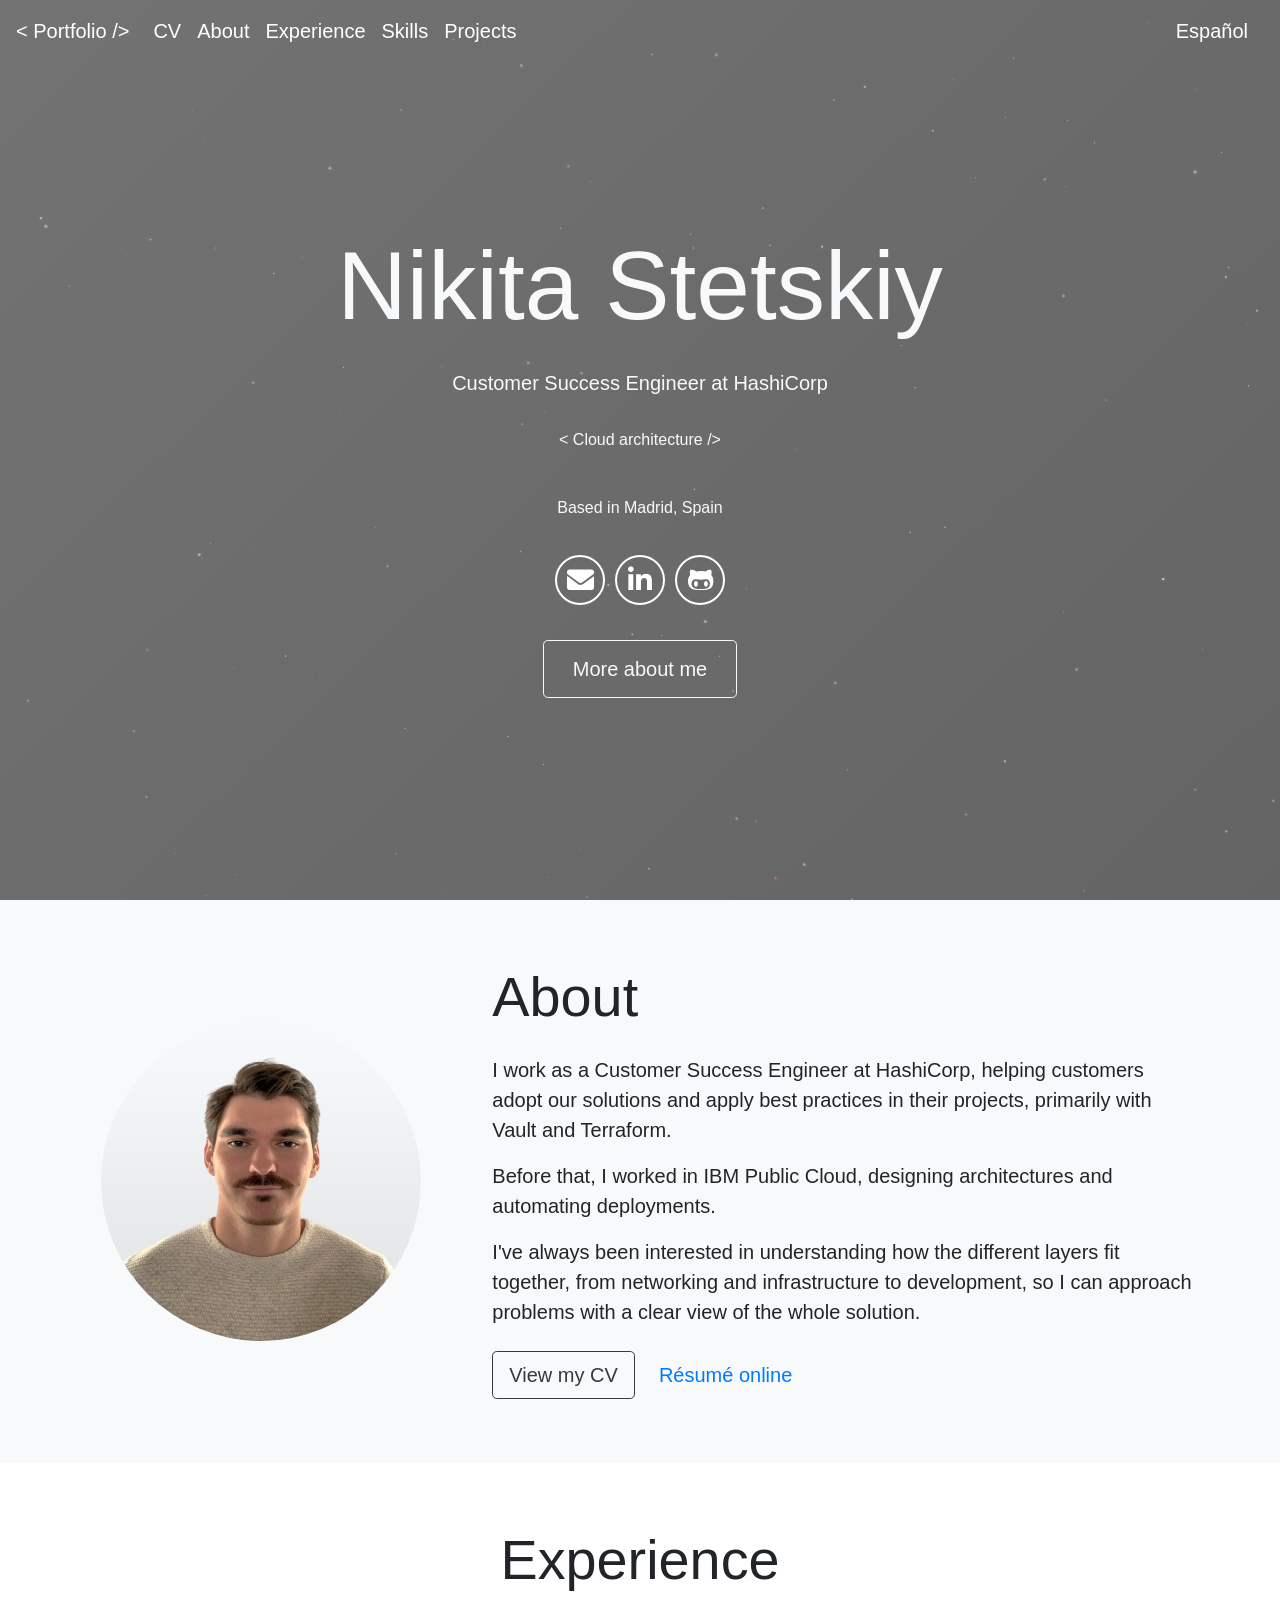
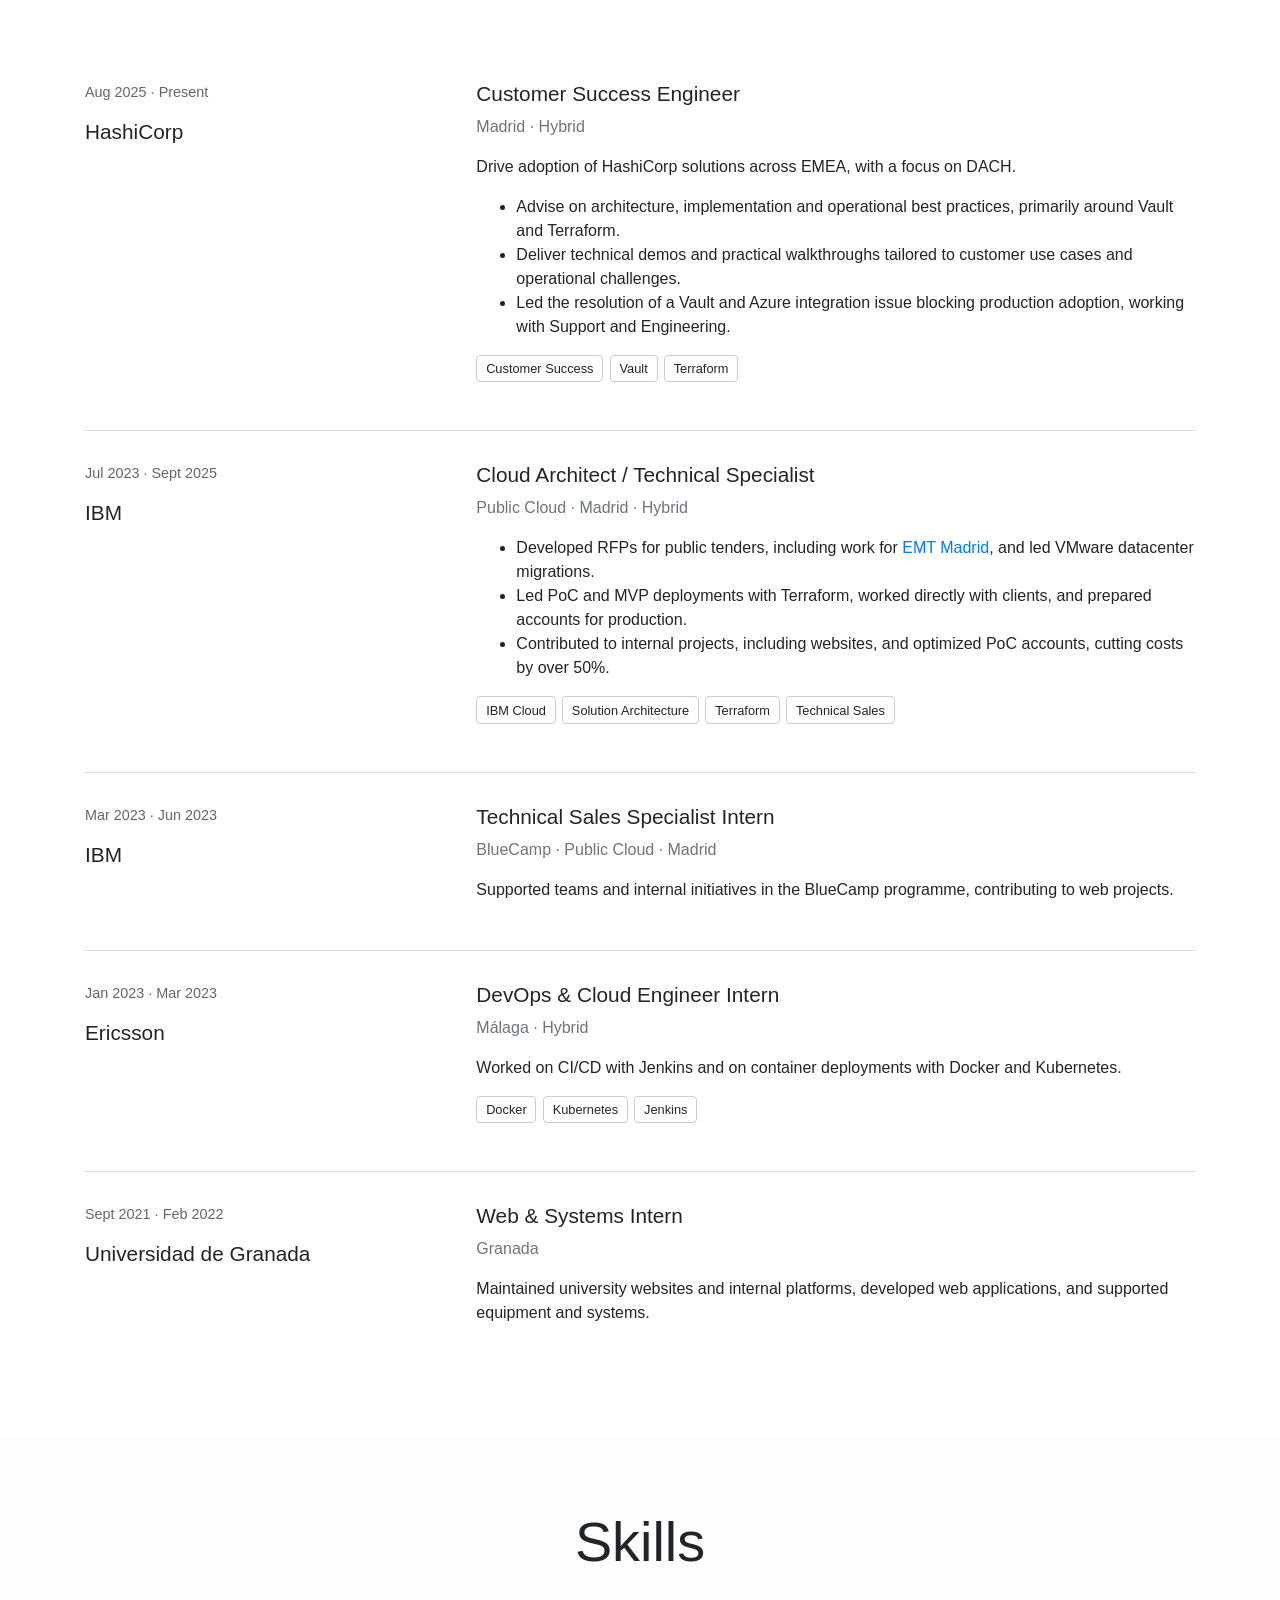
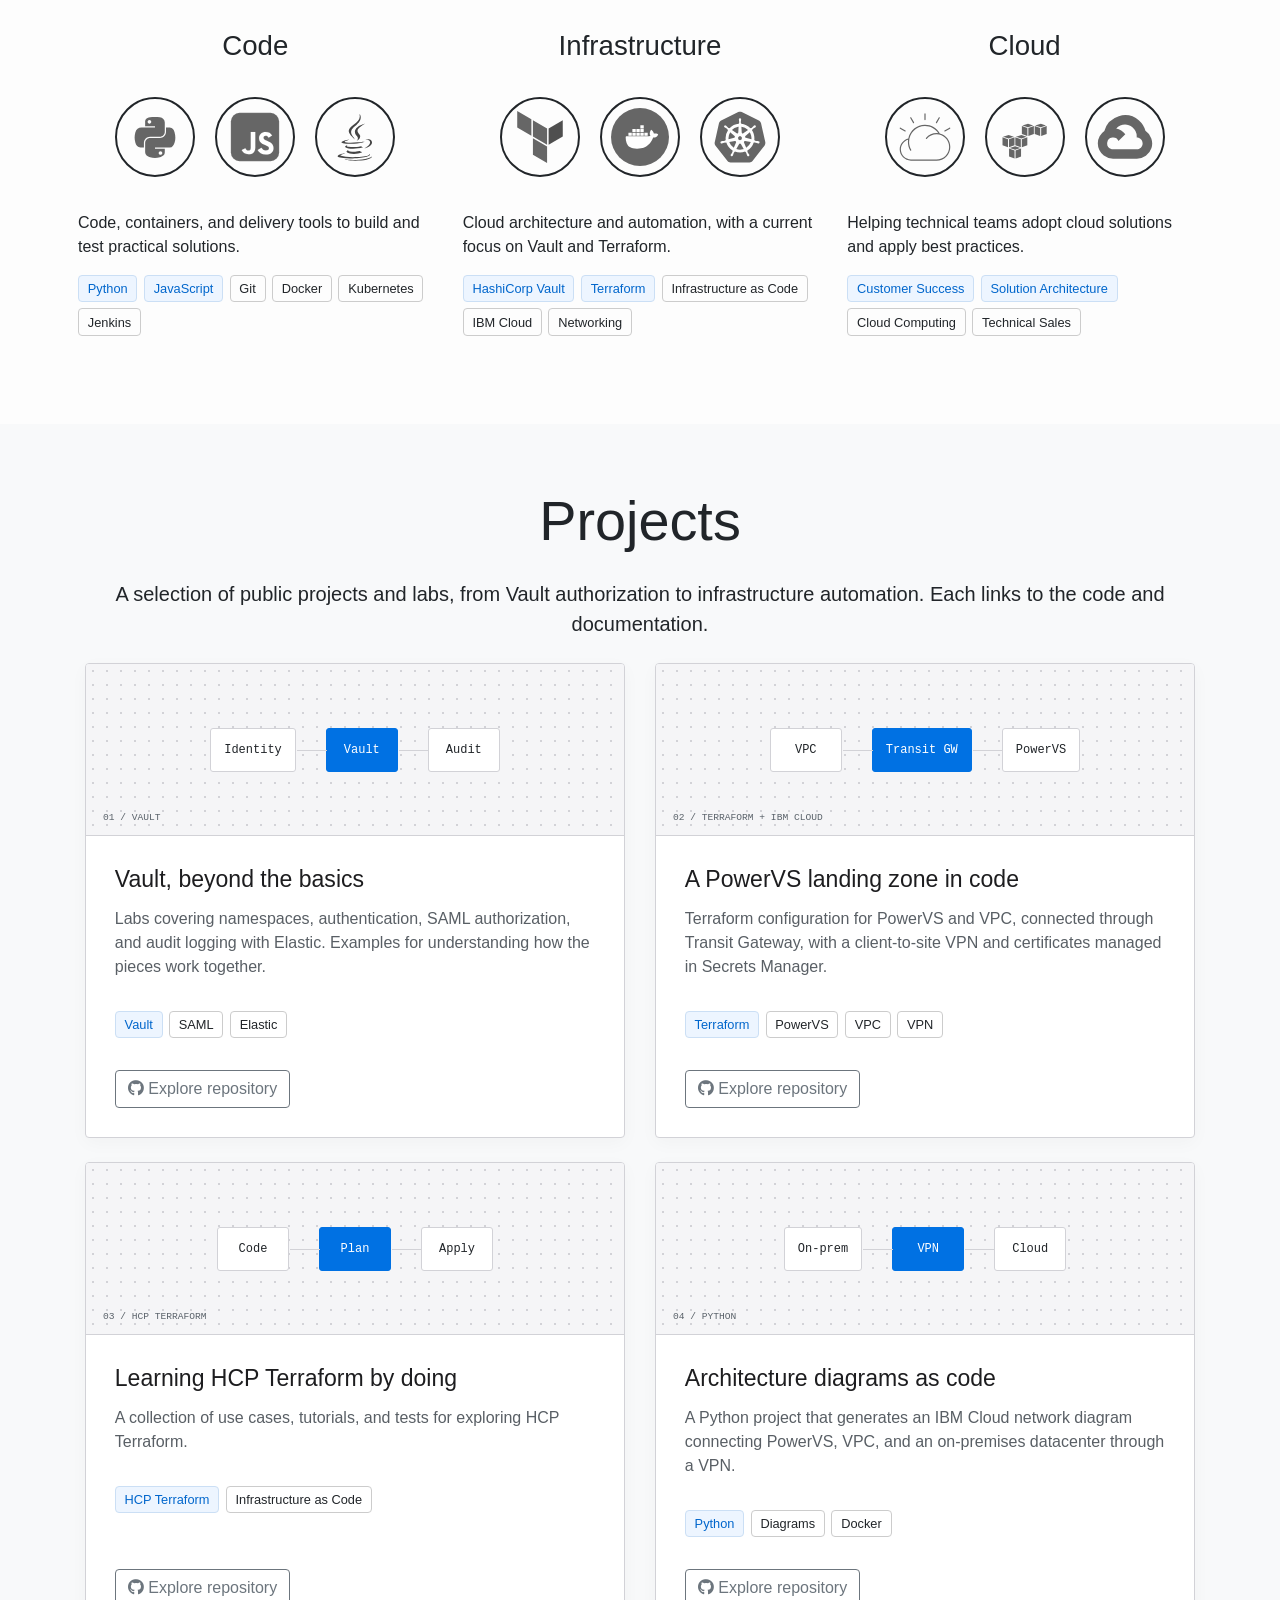
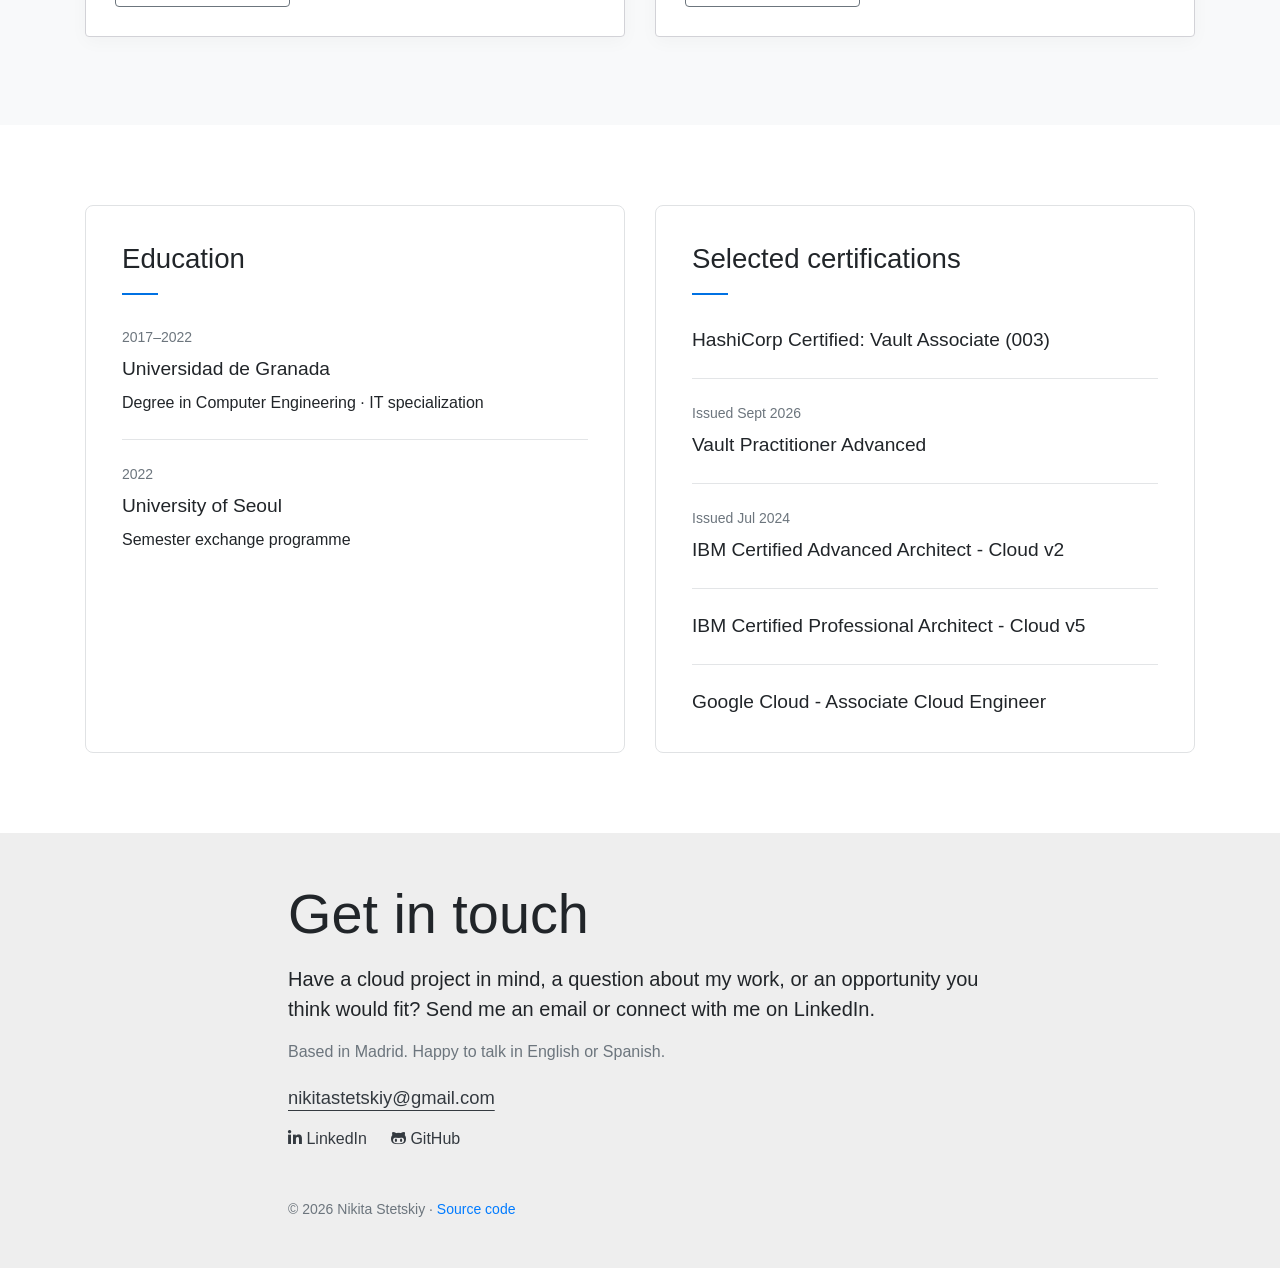
==== commit 2c69e494: "Publish portfolio from c555c186fd8afb8124ce5f10af8c7a8ba512a9f5" ====
--- a/index.html
+++ b/index.html
@@ -24,13 +24,13 @@
     <meta name="twitter:title" content="Nikita Stetskiy | Customer Success Engineer at HashiCorp" />
     <meta name="twitter:description" content="Nikita Stetskiy, Customer Success Engineer at HashiCorp. Cloud architecture, Vault, Terraform and practical infrastructure projects. Madrid, EMEA and DACH." />
     <script type="application/ld+json">{"@context":"https://schema.org","@type":"ProfilePage","url":"https://nikitastetskiy.github.io/","inLanguage":"en","mainEntity":{"@type":"Person","name":"Nikita Stetskiy","url":"https://nikitastetskiy.github.io/","jobTitle":"Customer Success Engineer","worksFor":{"@type":"Organization","name":"HashiCorp"},"sameAs":["https://www.linkedin.com/in/nikitastetskiy/","https://github.com/nikitastetskiy"],"knowsAbout":["Cloud Computing","HashiCorp Vault","Terraform","Customer Success","Infrastructure as Code"]}}</script>
-    <script type="module" crossorigin src="/assets/index-BfOuv1u7.js"></script>
+    <script type="module" crossorigin src="/assets/index-CcwS9CqV.js"></script>
     <link rel="stylesheet" crossorigin href="/assets/index-DWDdwY12.css">
   </head>
   <body>
     <noscript
       ><style>.navbar-toggler{display:none!important}.navbar-collapse{display:block!important}.navbar{background:#eaedef!important;position:static!important}.navbar .brand,.navbar .nav-link{color:#343a40!important}</style></noscript
     >
-    <div id="root"><a class="skip-link" href="#main">Skip to content</a><header><nav class="navbar navbar-expand-lg navbar-light fixed-top navbar-transparent" aria-label="Main navigation"><a class="navbar-brand brand" href="/#home">&lt; Portfolio /&gt;</a><button class="navbar-toggler toggler" type="button" aria-expanded="false" aria-controls="site-navigation" aria-label="Menu"><span class="navbar-toggler-icon"></span></button><div id="site-navigation" class="collapse navbar-collapse "><div class="navbar-nav mr-auto"><a class="nav-link lead" href="/resume.pdf" target="_blank" rel="noopener noreferrer">CV</a><a class="nav-link lead" href="#aboutme">About</a><a class="nav-link lead" href="#experience">Experience</a><a class="nav-link lead" href="#skills">Skills</a><a class="nav-link lead" href="#projects">Projects</a></div><a class="nav-link lead language-link" href="/es/" lang="es" hrefLang="es">Español</a></div></nav></header><main id="main" tabindex="-1"><section id="home" aria-labelledby="hero-name" style="background:linear-gradient(136deg,#FFFFFF, #3D3D3D, #000000);background-size:1200% 1200%" class="jumbotron jumbotron-fluid title bg-transparent bgstyle text-light min-vh-100 d-flex align-content-center align-items-center flex-wrap m-0"><canvas class="text-mix-star starfield" aria-hidden="true"></canvas><div class="container text-center text-mix"><h1 id="hero-name" class="display-1">Nikita Stetskiy</h1><div class="p-3"><p class="lead typist mb-0">Customer Success Engineer<!-- --> <!-- -->at<!-- --> HashiCorp</p></div><div class="hero-tagline"><span class="sr-only">Cloud architecture. Infrastructure as Code. Vault &amp; Terraform. Turning ideas into working solutions</span><span aria-hidden="true">&lt; <!-- -->Cloud architecture<!-- --> /&gt;</span></div><p class="mt-3 mb-0">Based in Madrid, Spain</p><div class="header-icons"><a aria-label="Email me" href="mailto:nikitastetskiy@gmail.com"><i class="icon fa fa-envelope" aria-hidden="true"></i></a><a class="" href="https://www.linkedin.com/in/nikitastetskiy/" target="_blank" rel="noopener noreferrer"><span class="sr-only">LinkedIn</span><i class="icon fab fa-linkedin-in" aria-hidden="true"></i></a><a class="" href="https://github.com/nikitastetskiy" target="_blank" rel="noopener noreferrer"><span class="sr-only">GitHub</span><i class="icon fab fa-github-alt" aria-hidden="true"></i></a></div><a class="btn btn-outline-light btn-lg hero-about" href="#aboutme">More about me</a></div></section><section id="aboutme" class="jumbotron jumbotron-fluid m-0 bg-light"><div class="container"><div class="about-layout"><div class="about-portrait"><img class="border-secondary rounded-circle pic" src="/assets/profile-B7KHsYdh.png" alt="Nikita Stetskiy" width="500" height="500" loading="lazy"/></div><div class="about-copy"><h2 class="display-4 mb-4">About</h2><p class="lead">I work as a Customer Success Engineer at HashiCorp, helping customers adopt our solutions and apply best practices in their projects, primarily with Vault and Terraform.</p><p class="lead">Before that, I worked in IBM Public Cloud, designing architectures and automating deployments.</p><p class="lead">I&#x27;ve always been interested in understanding how the different layers fit together, from networking and infrastructure to development, so I can approach problems with a clear view of the whole solution.</p><p class="about-actions lead mt-4 mb-0"><a class="btn btn-outline-dark btn-lg" href="/resume.pdf" target="_blank" rel="noopener noreferrer">View my CV</a><a href="/resume/">Résumé online</a></p></div></div></div></section><section id="experience" class="jumbotron jumbotron-fluid m-0 bg-white"><div class="container"><h2 class="display-4 pb-5 text-center">Experience</h2><div class="experience-list"><article class="experience-entry"><div class="experience-meta"><p><time dateTime="2025-08">Aug 2025</time> ·<!-- --> <!-- -->Present</p><h3>HashiCorp</h3></div><div><h3>Customer Success Engineer</h3><p class="text-muted">Madrid · Hybrid</p><p>Drive adoption of HashiCorp solutions across EMEA, with a focus on DACH.</p><ul><li>Advise on architecture, implementation and operational best practices, primarily around Vault and Terraform.</li><li>Deliver technical demos and practical walkthroughs tailored to customer use cases and operational challenges.</li><li>Led the resolution of a Vault and Azure integration issue blocking production adoption, working with Support and Engineering.</li></ul><ul class="skill-tags"><li>Customer Success</li><li>Vault</li><li>Terraform</li></ul></div></article><article class="experience-entry"><div class="experience-meta"><p><time dateTime="2023-07">Jul 2023</time> ·<!-- --> <time dateTime="2025-09">Sept 2025</time></p><h3>IBM</h3></div><div><h3>Cloud Architect / Technical Specialist</h3><p class="text-muted">Public Cloud · Madrid · Hybrid</p><ul><li>Developed RFPs for public tenders, including work for <a class="" href="https://es.newsroom.ibm.com/announcements?item=122846" target="_blank" rel="noopener noreferrer">EMT Madrid</a>, and led VMware datacenter migrations.</li><li>Led PoC and MVP deployments with Terraform, worked directly with clients, and prepared accounts for production.</li><li>Contributed to internal projects, including websites, and optimized PoC accounts, cutting costs by over 50%.</li></ul><ul class="skill-tags"><li>IBM Cloud</li><li>Solution Architecture</li><li>Terraform</li><li>Technical Sales</li></ul></div></article><article class="experience-entry"><div class="experience-meta"><p><time dateTime="2023-03">Mar 2023</time> ·<!-- --> <time dateTime="2023-06">Jun 2023</time></p><h3>IBM</h3></div><div><h3>Technical Sales Specialist Intern</h3><p class="text-muted">BlueCamp · Public Cloud · Madrid</p><p>Supported teams and internal initiatives in the BlueCamp programme, contributing to web projects.</p></div></article><article class="experience-entry"><div class="experience-meta"><p><time dateTime="2023-01">Jan 2023</time> ·<!-- --> <time dateTime="2023-03">Mar 2023</time></p><h3>Ericsson</h3></div><div><h3>DevOps &amp; Cloud Engineer Intern</h3><p class="text-muted">Málaga · Hybrid</p><p>Worked on CI/CD with Jenkins and on container deployments with Docker and Kubernetes.</p><ul class="skill-tags"><li>Docker</li><li>Kubernetes</li><li>Jenkins</li></ul></div></article><article class="experience-entry"><div class="experience-meta"><p><time dateTime="2021-09">Sept 2021</time> ·<!-- --> <time dateTime="2022-02">Feb 2022</time></p><h3>Universidad de Granada</h3></div><div><h3>Web &amp; Systems Intern</h3><p class="text-muted">Granada</p><p>Maintained university websites and internal platforms, developed web applications, and supported equipment and systems.</p></div></article></div></div></section><section id="skills" class="jumbotron jumbotron-fluid m-0"><div class="container p-2"><h2 class="display-4 pb-4 text-center">Skills</h2><div class="row skills-grid"><div class="col-md-4 skill-group"><div class="tech text-center"><h3 class="pb-3">Code</h3><div class="icons"><img src="data:image/svg+xml,%3c?xml%20version=&#x27;1.0&#x27;%20encoding=&#x27;utf-8&#x27;?%3e%3c!DOCTYPE%20svg%20PUBLIC%20&#x27;-//W3C//DTD%20SVG%201.1//EN&#x27;%20&#x27;http://www.w3.org/Graphics/SVG/1.1/DTD/svg11.dtd&#x27;%3e%3c!--%20Uploaded%20to:%20SVG%20Repo,%20www.svgrepo.com,%20Generator:%20SVG%20Repo%20Mixer%20Tools%20--%3e%3csvg%20width=&#x27;800px&#x27;%20height=&#x27;800px&#x27;%20viewBox=&#x27;0%200%2032%2032&#x27;%20version=&#x27;1.1&#x27;%20xmlns=&#x27;http://www.w3.org/2000/svg&#x27;%20xmlns:xlink=&#x27;http://www.w3.org/1999/xlink&#x27;%3e%3cpath%20fill=&#x27;%23666666&#x27;%20d=&#x27;M13.275%2015.88h5.417c1.508%200%202.712-1.241%202.712-2.756v-5.164c0-1.47-1.24-2.574-2.712-2.819-0.932-0.155-1.898-0.226-2.825-0.221s-1.813%200.083-2.592%200.221c-2.295%200.405-2.712%201.254-2.712%202.819v2.067h5.423v0.689h-7.459c-1.576%200-2.956%200.947-3.388%202.75-0.498%202.066-0.52%203.355%200%205.512%200.385%201.606%201.306%202.75%202.882%202.75h1.865v-2.478c0-1.79%201.549-3.369%203.388-3.369zM12.933%208.649c-0.562%200-1.018-0.461-1.018-1.030%200-0.572%200.455-1.037%201.018-1.037%200.56%200%201.018%200.465%201.018%201.037%200%200.57-0.457%201.030-1.018%201.030zM26.826%2013.465c-0.389-1.569-1.133-2.75-2.712-2.75h-2.035v2.408c0%201.867-1.583%203.439-3.388%203.439h-5.417c-1.484%200-2.712%201.27-2.712%202.756v5.164c0%201.47%201.278%202.334%202.712%202.756%201.717%200.505%203.363%200.596%205.417%200%201.365-0.395%202.712-1.191%202.712-2.756v-2.067h-5.417v-0.689h8.129c1.576%200%202.163-1.099%202.712-2.75%200.566-1.699%200.542-3.332%200-5.512zM19.033%2023.794c0.562%200%201.018%200.461%201.018%201.030%200%200.572-0.456%201.037-1.018%201.037-0.56%200-1.018-0.465-1.018-1.037%200-0.57%200.457-1.030%201.018-1.030z&#x27;%3e%3c/path%3e%3c/svg%3e" alt="Python" title="Python" width="60" height="60" loading="lazy"/></div><div class="icons"><img src="data:image/svg+xml,%3csvg%20xmlns=&#x27;http://www.w3.org/2000/svg&#x27;%20aria-label=&#x27;JavaScript&#x27;%20role=&#x27;img&#x27;%20viewBox=&#x27;-51.2%20-51.2%20614.40%20614.40&#x27;%20fill=&#x27;%23ffffff&#x27;%20stroke=&#x27;%23ffffff&#x27;%3e%3cg%20id=&#x27;SVGRepo_bgCarrier&#x27;%20stroke-width=&#x27;0&#x27;%3e%3c/g%3e%3cg%20id=&#x27;SVGRepo_tracerCarrier&#x27;%20stroke-linecap=&#x27;round&#x27;%20stroke-linejoin=&#x27;round&#x27;%3e%3c/g%3e%3cg%20id=&#x27;SVGRepo_iconCarrier&#x27;%3e%3crect%20width=&#x27;512&#x27;%20height=&#x27;512&#x27;%20rx=&#x27;15%25&#x27;%20fill=&#x27;%23666666&#x27;%3e%3c/rect%3e%3cpath%20d=&#x27;M324%20370c10%2017%2024%2029%2047%2029c20%200%2033-10%2033%20-24c0-16%20-13%20-22%20-35%20-32l-12-5c-35-15%20-58%20-33%20-58%20-72c0-36%2027%20-64%2070%20-64c31%200%2053%2011%2068%2039l-37%2024c-8-15%20-17%20-21%20-31%20-21c-14%200-23%209%20-23%2021c0%2014%209%2020%2030%2029l12%205c41%2018%2064%2035%2064%2076c0%2043-34%2067%20-80%2067c-45%200-74%20-21%20-88%20-49zm-170%204c8%2013%2014%2025%2031%2025c16%200%2026-6%2026%20-30V203h48v164c0%2050-29%2072%20-72%2072c-39%200-61%20-20%20-72%20-44z&#x27;%3e%3c/path%3e%3c/g%3e%3c/svg%3e" alt="JavaScript" title="JavaScript" width="60" height="60" loading="lazy"/></div><div class="icons"><img src="data:image/svg+xml,%3c?xml%20version=&#x27;1.0&#x27;%20encoding=&#x27;utf-8&#x27;?%3e%3c!DOCTYPE%20svg%20PUBLIC%20&#x27;-//W3C//DTD%20SVG%201.1//EN&#x27;%20&#x27;http://www.w3.org/Graphics/SVG/1.1/DTD/svg11.dtd&#x27;%3e%3c!--%20Uploaded%20to:%20SVG%20Repo,%20www.svgrepo.com,%20Generator:%20SVG%20Repo%20Mixer%20Tools%20--%3e%3csvg%20width=&#x27;800px&#x27;%20height=&#x27;800px&#x27;%20viewBox=&#x27;0%200%2032%2032&#x27;%20version=&#x27;1.1&#x27;%20xmlns=&#x27;http://www.w3.org/2000/svg&#x27;%20xmlns:xlink=&#x27;http://www.w3.org/1999/xlink&#x27;%3e%3cpath%20fill=&#x27;%23444444&#x27;%20d=&#x27;M12.557%2023.22c0%200-0.982%200.571%200.699%200.765%202.037%200.232%203.079%200.199%205.324-0.226%200%200%200.59%200.37%201.415%200.691-5.033%202.157-11.39-0.125-7.437-1.23zM11.942%2020.405c0%200-1.102%200.816%200.581%200.99%202.176%200.224%203.895%200.243%206.869-0.33%200%200%200.411%200.417%201.058%200.645-6.085%201.779-12.863%200.14-8.508-1.305zM17.127%2015.63c1.24%201.428-0.326%202.713-0.326%202.713s3.149-1.625%201.703-3.661c-1.351-1.898-2.386-2.841%203.221-6.093%200%200-8.801%202.198-4.598%207.042zM23.783%2025.302c0%200%200.727%200.599-0.801%201.062-2.905%200.88-12.091%201.146-14.643%200.035-0.917-0.399%200.803-0.953%201.344-1.069%200.564-0.122%200.887-0.1%200.887-0.1-1.020-0.719-6.594%201.411-2.831%202.021%2010.262%201.664%2018.706-0.749%2016.044-1.95zM13.029%2017.489c0%200-4.673%201.11-1.655%201.513%201.274%200.171%203.814%200.132%206.181-0.066%201.934-0.163%203.876-0.51%203.876-0.51s-0.682%200.292-1.175%200.629c-4.745%201.248-13.911%200.667-11.272-0.609%202.232-1.079%204.046-0.956%204.046-0.956zM21.412%2022.174c4.824-2.506%202.593-4.915%201.037-4.591-0.382%200.079-0.552%200.148-0.552%200.148s0.142-0.222%200.412-0.318c3.079-1.083%205.448%203.193-0.994%204.887-0%200%200.075-0.067%200.097-0.126zM18.503%203.337c0%200%202.671%202.672-2.534%206.781-4.174%203.296-0.952%205.176-0.002%207.323-2.436-2.198-4.224-4.133-3.025-5.934%201.761-2.644%206.638-3.925%205.56-8.17zM13.503%2028.966c4.63%200.296%2011.74-0.164%2011.908-2.355%200%200-0.324%200.831-3.826%201.49-3.952%200.744-8.826%200.657-11.716%200.18%200%200%200.592%200.49%203.635%200.685z&#x27;%3e%3c/path%3e%3c/svg%3e" alt="Java" title="Java" width="60" height="60" loading="lazy"/></div></div><p>Code, containers, and delivery tools to build and test practical solutions.</p><ul class="skill-tags"><li class="tag-highlight">Python</li><li class="tag-highlight">JavaScript</li><li>Git</li><li>Docker</li><li>Kubernetes</li><li>Jenkins</li></ul></div><div class="col-md-4 skill-group"><div class="tech text-center"><h3 class="pb-3">Infrastructure</h3><div class="icons"><img src="data:image/svg+xml,%3csvg%20width=&#x27;180px&#x27;%20height=&#x27;180px&#x27;%20viewBox=&#x27;-34.96%20-17.505%20325.92%20325.92&#x27;%20version=&#x27;1.1&#x27;%20xmlns=&#x27;http://www.w3.org/2000/svg&#x27;%20xmlns:xlink=&#x27;http://www.w3.org/1999/xlink&#x27;%20preserveAspectRatio=&#x27;xMidYMid&#x27;%20fill=&#x27;%23000000&#x27;%3e%3cg%20id=&#x27;SVGRepo_bgCarrier&#x27;%20stroke-width=&#x27;0&#x27;%3e%3c/g%3e%3cg%20id=&#x27;SVGRepo_tracerCarrier&#x27;%20stroke-linecap=&#x27;round&#x27;%20stroke-linejoin=&#x27;round&#x27;%3e%3c/g%3e%3cg%20id=&#x27;SVGRepo_iconCarrier&#x27;%3e%3cg%3e%3cpolygon%20fill=&#x27;%234f4f4f&#x27;%20points=&#x27;176.485057%20188.994162%20256.000302%20143.127442%20256.000302%2051.2485453%20176.485057%2097.2122358&#x27;%3e%3c/polygon%3e%3cpath%20d=&#x27;M88.2425283,51.2485453%20L167.757774,97.2122358%20L167.757774,188.994162%20L88.2425283,143.078957%20M0,91.8304113%20L79.5152453,137.745617%20L79.5152453,45.9152057%20L0,0%20M88.2425283,244.994228%20L167.757774,290.909434%20L167.757774,199.079023%20L88.2425283,153.163817&#x27;%20fill=&#x27;%23666666&#x27;%3e%3c/path%3e%3c/g%3e%3c/g%3e%3c/svg%3e" alt="Terraform" title="Terraform" width="60" height="60" loading="lazy"/></div><div class="icons"><img src="data:image/svg+xml,%3c?xml%20version=&#x27;1.0&#x27;%20encoding=&#x27;utf-8&#x27;?%3e%3c!--%20Uploaded%20to:%20SVG%20Repo,%20www.svgrepo.com,%20Generator:%20SVG%20Repo%20Mixer%20Tools%20--%3e%3csvg%20width=&#x27;800px&#x27;%20height=&#x27;800px&#x27;%20viewBox=&#x27;0%200%201024%201024&#x27;%20xmlns=&#x27;http://www.w3.org/2000/svg&#x27;%3e%3ccircle%20cx=&#x27;512&#x27;%20cy=&#x27;512&#x27;%20r=&#x27;512&#x27;%20style=&#x27;fill:%23666666&#x27;/%3e%3cpath%20d=&#x27;M827.3%20461.5c-1.6-1.3-16.1-12.2-46.7-12.2-8.1%200-16.2.6-24.2%202.1-5.9-40.7-39.5-60.5-41-61.4l-8.2-4.8-5.4%207.8c-6.8%2010.5-11.7%2022-14.6%2034.2-5.5%2023.2-2.2%2045%209.6%2063.6-14.2%207.9-37.1%209.9-41.7%2010H277c-9.9%200-17.9%208-17.9%2017.9-.4%2033.1%205.2%2066%2016.5%2097.1%2013%2034.2%2032.4%2059.3%2057.6%2074.7%2028.2%2017.3%2074.1%2027.2%20126.2%2027.2%2023.5.1%2047-2.1%2070.1-6.4%2032.1-5.9%2063-17.1%2091.4-33.2%2023.4-13.6%2044.5-30.8%2062.4-51.1%2029.9-33.9%2047.8-71.7%2061.1-105.2h5.3c32.8%200%2053-13.1%2064.1-24.1%207.4-7%2013.2-15.5%2016.9-25l2.3-6.9-5.7-4.3zM312%20489.9h50.7c2.4%200%204.4-2%204.4-4.4v-45.1c0-2.4-2-4.4-4.4-4.5H312c-2.4%200-4.4%202-4.4%204.4v45.2c0%202.5%202%204.4%204.4%204.4m69.9%200h50.7c2.4%200%204.4-2%204.4-4.4v-45.1c0-2.4-2-4.4-4.4-4.5h-50.7c-2.5%200-4.5%202-4.5%204.5v45.1c0%202.5%202%204.4%204.5%204.4m70.8.1h50.7c2.4%200%204.4-2%204.4-4.4v-45.1c0-2.4-2-4.4-4.4-4.5h-50.7c-2.4%200-4.4%202-4.4%204.4v45.2c0%202.4%202%204.3%204.4%204.4m70.1%200h50.7c2.4%200%204.4-2%204.5-4.4v-45.1c0-2.5-2-4.5-4.5-4.5h-50.7c-2.4%200-4.4%202-4.4%204.4v45.2c0%202.4%201.9%204.4%204.4%204.4m-141-65h50.7c2.4%200%204.4-2%204.4-4.5v-45.1c0-2.4-2-4.4-4.4-4.4h-50.7c-2.5%200-4.4%202-4.5%204.4v45.1c.1%202.5%202.1%204.5%204.5%204.5m70.9%200h50.7c2.4%200%204.4-2%204.4-4.5v-45.1c0-2.4-2-4.4-4.4-4.4h-50.7c-2.4%200-4.4%202-4.4%204.4v45.1c0%202.5%202%204.5%204.4%204.5m70.1%200h50.7c2.5%200%204.4-2%204.5-4.5v-45.1c0-2.5-2-4.4-4.5-4.4h-50.7c-2.4%200-4.4%202-4.4%204.4v45.1c0%202.5%201.9%204.5%204.4%204.5m0-64.9h50.7c2.5%200%204.5-2%204.5-4.5v-45.2c0-2.4-2-4.4-4.5-4.4h-50.7c-2.4%200-4.4%202-4.4%204.4v45.2c0%202.5%201.9%204.5%204.4%204.5M593.4%20490h50.7c2.4%200%204.4-2%204.4-4.4v-45.1c0-2.5-2-4.4-4.4-4.5h-50.7c-2.4%200-4.4%202-4.4%204.4v45.2c0%202.4%202%204.4%204.4%204.4&#x27;%20style=&#x27;fill:%23fff&#x27;/%3e%3c/svg%3e" alt="Docker" title="Docker" width="60" height="60" loading="lazy"/></div><div class="icons"><img src="data:image/svg+xml,%3c?xml%20version=&#x27;1.0&#x27;%20encoding=&#x27;utf-8&#x27;?%3e%3c!--%20Uploaded%20to:%20SVG%20Repo,%20www.svgrepo.com,%20Generator:%20SVG%20Repo%20Mixer%20Tools%20--%3e%3csvg%20width=&#x27;800px&#x27;%20height=&#x27;800px&#x27;%20viewBox=&#x27;0%200%2016%2016&#x27;%20xmlns=&#x27;http://www.w3.org/2000/svg&#x27;%20fill=&#x27;none&#x27;%3e%3cpath%20fill=&#x27;%23666666&#x27;%20fill-rule=&#x27;evenodd&#x27;%20d=&#x27;M5.374%2015c-.335%200-.66-.153-.874-.431l-3.254-4.172a1.15%201.15%200%2001-.214-.978l1.165-5.207c.074-.345.298-.623.605-.776l4.715-2.32c.15-.078.317-.116.485-.116.168%200%20.335.038.485.115L13.2%203.426c.308.153.532.432.606.777l1.165%205.207c.074.345%200%20.7-.214.978L11.5%2014.566c-.214.268-.54.434-.875.434h-5.25zm7.718-5.835l.031.008a.308.308%200%2001.26.371.306.306%200%2001-.396.223h-.004l-.003-.001-.003-.001-.03-.007-.05-.01a2.548%202.548%200%2001-.274-.106%202.87%202.87%200%2000-.533-.156.242.242%200%2000-.171.063%204.76%204.76%200%2000-.131-.023%203.972%203.972%200%2001-1.764%202.212c.015.042.032.083.051.123a.239.239%200%2000-.023.18c.074.17.165.332.271.484.06.078.114.16.164.244l.028.057.012.025a.306.306%200%2001-.381.44.307.307%200%2001-.172-.18%202.608%202.608%200%2000-.01-.02l-.028-.058a2.545%202.545%200%2001-.089-.28%202.835%202.835%200%2000-.21-.512.242.242%200%2000-.156-.095%205.926%205.926%200%2001-.03-.053l-.035-.064a3.97%203.97%200%2001-2.824-.007l-.069.125a.249.249%200%2000-.132.064c-.104.17-.184.355-.237.548a2.525%202.525%200%2001-.088.28l-.025.05-.013.027v.001a.307.307%200%2011-.553-.261l.014-.03.026-.052c.05-.085.104-.166.164-.244.108-.156.2-.322.277-.496a.302.302%200%2000-.028-.173l.056-.133A3.972%203.972%200%20014.22%209.532l-.134.023a.34.34%200%2000-.176-.062%202.872%202.872%200%2000-.533.156c-.09.04-.181.075-.274.105l-.05.011-.03.007H3.02l-.002.002h-.005a.308.308%200%2001-.397-.349.306.306%200%2001.261-.245l.004-.001h.003l.006-.002c.024-.006.054-.014.076-.018.097-.013.195-.021.293-.023.186-.013.37-.043.549-.09a.422.422%200%2000.131-.133l.128-.037a3.938%203.938%200%2001.624-2.752l-.097-.087a.338.338%200%2000-.062-.176%202.854%202.854%200%2000-.455-.319%202.557%202.557%200%2001-.254-.148%201.129%201.129%200%2001-.063-.05l-.004-.004a.323.323%200%2001-.076-.45.295.295%200%2001.244-.107.365.365%200%2001.213.08l.022.017c.016.013.034.026.046.037.071.067.139.139.202.213.125.137.263.262.412.372.056.03.121.036.182.018l.11.078a3.938%203.938%200%20012.552-1.224l.007-.129a.332.332%200%2000.1-.157%202.844%202.844%200%2000-.034-.554%202.555%202.555%200%2001-.042-.29v-.053-.025-.004-.004A.306.306%200%20018%202.82a.308.308%200%2001.306.337v.087a2.53%202.53%200%2001-.041.29%202.85%202.85%200%2000-.035.553.242.242%200%2000.1.153v.007l.007.13c.967.087%201.87.522%202.54%201.223l.116-.083a.34.34%200%2000.186-.02c.149-.11.287-.235.412-.373a2.53%202.53%200%2001.202-.213l.051-.04.017-.014a.308.308%200%2001.472.388.307.307%200%2001-.09.09c-.008.005-.017.012-.025.02l-.043.033a2.549%202.549%200%2001-.254.148%202.865%202.865%200%2000-.455.32.24.24%200%2000-.058.172%204.458%204.458%200%2001-.05.044l-.058.053c.542.806.769%201.783.637%202.745l.123.036c.031.056.077.101.132.132.18.048.364.078.55.09.097.003.195.01.292.024l.058.013zm-2.875-3.1l-1.308.925-.004-.002a.27.27%200%2001-.43-.205v-.001l-.091-1.598a3.183%203.183%200%20011.833.882zM7.754%207.818h.492l.306.381-.11.476L8%208.886l-.443-.213-.11-.475.307-.381zM7.29%205.24c.107-.024.216-.043.326-.056l-.09%201.6-.008.004a.268.268%200%2001-.293.256.27.27%200%2001-.135-.05l-.002.001-1.316-.93c.419-.41.945-.696%201.518-.825zM5.296%206.663l1.201%201.071-.001.007a.269.269%200%2001-.106.462l-.001.005-1.54.443a3.134%203.134%200%2001.447-1.988zm1.608%202.846l-.612%201.474a3.16%203.16%200%2001-1.27-1.586L6.6%209.13l.003.003a.265.265%200%2001.18.029.27.27%200%2001.117.341l.004.006zm1.806%201.896c-.572.13-1.17.1-1.726-.088l.777-1.4h.001a.27.27%200%2001.475-.001h.006l.779%201.402a3.286%203.286%200%2001-.312.087zm1.004-.416L9.096%209.5l.001-.003a.269.269%200%2001.296-.37l.003-.004%201.593.269a3.147%203.147%200%2001-1.275%201.597zm1.442-2.343L9.61%208.201l-.002-.006a.27.27%200%2001-.185-.343.27.27%200%2001.08-.12L9.5%207.73l1.195-1.067c.366.594.527%201.29.46%201.983z&#x27;%20clip-rule=&#x27;evenodd&#x27;/%3e%3c/svg%3e" alt="Kubernetes" title="Kubernetes" width="60" height="60" loading="lazy"/></div></div><p>Cloud architecture and automation, with a current focus on Vault and Terraform.</p><ul class="skill-tags"><li class="tag-highlight">HashiCorp Vault</li><li class="tag-highlight">Terraform</li><li>Infrastructure as Code</li><li>IBM Cloud</li><li>Networking</li></ul></div><div class="col-md-4 skill-group"><div class="tech text-center"><h3 class="pb-3">Cloud</h3><div class="icons"><img src="data:image/svg+xml,%3csvg%20fill=&#x27;%23666666&#x27;%20version=&#x27;1.1&#x27;%20id=&#x27;Layer_1&#x27;%20xmlns=&#x27;http://www.w3.org/2000/svg&#x27;%20xmlns:xlink=&#x27;http://www.w3.org/1999/xlink&#x27;%20viewBox=&#x27;-1.6%20-1.6%2035.20%2035.20&#x27;%20xml:space=&#x27;preserve&#x27;%20stroke=&#x27;%23666666&#x27;%20stroke-width=&#x27;0.00032&#x27;%20transform=&#x27;rotate(0)&#x27;%3e%3cg%20id=&#x27;SVGRepo_bgCarrier&#x27;%20stroke-width=&#x27;0&#x27;%3e%3c/g%3e%3cg%20id=&#x27;SVGRepo_tracerCarrier&#x27;%20stroke-linecap=&#x27;round&#x27;%20stroke-linejoin=&#x27;round&#x27;%3e%3c/g%3e%3cg%20id=&#x27;SVGRepo_iconCarrier&#x27;%3e%3cpath%20id=&#x27;ibm--cloud_1_&#x27;%20d=&#x27;M23,30.36H7.5c-3.783,0-6.86-3.078-6.86-6.86c0-3.156,2.184-5.922,5.228-6.665%20C6.866,12.159,11.03,8.64,16,8.64c3.727,0,7.169,2.007,9.011,5.244c3.642,0.903,6.35,4.199,6.35,8.116%20C31.36,26.609,27.609,30.36,23,30.36z%20M5.732,17.618C3.169,18.388,1.36,20.782,1.36,23.5c0,3.386,2.754,6.14,6.14,6.14H23%20c4.213,0,7.64-3.427,7.64-7.64s-3.427-7.64-7.64-7.64c-2.27,0-4.406,0.999-5.863,2.741c-0.128,0.154-0.355,0.172-0.507,0.046%20c-0.152-0.128-0.173-0.355-0.045-0.507c1.594-1.906,3.932-2.999,6.416-2.999c0.358,0,0.711,0.022,1.058,0.066%20C22.282,11.008,19.258,9.36,16,9.36c-5.315,0-9.64,4.325-9.64,9.64c0,1.691,0.445,3.356,1.286,4.813%20c0.099,0.172,0.04,0.393-0.132,0.491c-0.174,0.101-0.393,0.042-0.492-0.132C6.118,22.606,5.64,20.818,5.64,19%20C5.64,18.531,5.671,18.07,5.732,17.618z%20M28.027,12.735c-0.124,0-0.245-0.064-0.312-0.18c-0.1-0.172-0.041-0.393,0.132-0.492%20l2.973-1.716c0.172-0.097,0.393-0.041,0.491,0.132c0.1,0.172,0.041,0.393-0.132,0.492l-2.973,1.716%20C28.15,12.72,28.089,12.735,28.027,12.735z%20M3.972,12.735c-0.061,0-0.123-0.015-0.18-0.048L0.82,10.972%20c-0.172-0.1-0.231-0.32-0.132-0.492c0.1-0.171,0.318-0.232,0.492-0.132l2.973,1.716c0.172,0.1,0.231,0.32,0.132,0.492%20C4.218,12.671,4.097,12.735,3.972,12.735z%20M9.057,7.653c-0.125,0-0.246-0.064-0.312-0.18L7.028,4.5%20C6.929,4.328,6.988,4.108,7.16,4.009c0.172-0.101,0.393-0.04,0.492,0.131l1.716,2.973c0.099,0.172,0.04,0.393-0.132,0.492%20C9.18,7.638,9.118,7.653,9.057,7.653z%20M22.943,7.653c-0.062,0-0.123-0.015-0.18-0.048c-0.173-0.1-0.231-0.32-0.132-0.492%20l1.716-2.973c0.1-0.172,0.321-0.229,0.491-0.132c0.173,0.1,0.231,0.32,0.132,0.492l-1.716,2.973%20C23.188,7.588,23.067,7.653,22.943,7.653z%20M16,5.792c-0.199,0-0.36-0.161-0.36-0.36V2c0-0.199,0.161-0.36,0.36-0.36%20S16.36,1.801,16.36,2v3.433C16.36,5.631,16.199,5.792,16,5.792z&#x27;%3e%3c/path%3e%3crect%20id=&#x27;_Transparent_Rectangle&#x27;%20style=&#x27;fill:none;&#x27;%20width=&#x27;32&#x27;%20height=&#x27;32&#x27;%3e%3c/rect%3e%3c/g%3e%3c/svg%3e" alt="IBM Cloud" title="IBM Cloud" width="60" height="60" loading="lazy"/></div><div class="icons"><img src="data:image/svg+xml,%3c?xml%20version=&#x27;1.0&#x27;%20encoding=&#x27;utf-8&#x27;?%3e%3c!DOCTYPE%20svg%20PUBLIC%20&#x27;-//W3C//DTD%20SVG%201.1//EN&#x27;%20&#x27;http://www.w3.org/Graphics/SVG/1.1/DTD/svg11.dtd&#x27;%3e%3c!--%20Uploaded%20to:%20SVG%20Repo,%20www.svgrepo.com,%20Generator:%20SVG%20Repo%20Mixer%20Tools%20--%3e%3csvg%20width=&#x27;800px&#x27;%20height=&#x27;800px&#x27;%20viewBox=&#x27;0%20-1%2034%2034&#x27;%20version=&#x27;1.1&#x27;%20xmlns=&#x27;http://www.w3.org/2000/svg&#x27;%20xmlns:xlink=&#x27;http://www.w3.org/1999/xlink&#x27;%3e%3cpath%20fill=&#x27;%23666666&#x27;%20d=&#x27;M10.871%2028.625l-3.22-1.155v-4.72l3.22%201.097z&#x27;%3e%3c/path%3e%3cpath%20fill=&#x27;%23666666&#x27;%20d=&#x27;M11.461%2028.625l3.22-1.155v-4.72l-3.22%201.097z&#x27;%3e%3c/path%3e%3cpath%20fill=&#x27;%23666666&#x27;%20d=&#x27;M7.981%2022.396l3.259-0.917%203.022%200.974-3.022%201.026z&#x27;%3e%3c/path%3e%3cpath%20fill=&#x27;%23666666&#x27;%20d=&#x27;M7.037%2022.031l-3.22-1.155v-4.72l3.22%201.097z&#x27;%3e%3c/path%3e%3cpath%20fill=&#x27;%23666666&#x27;%20d=&#x27;M7.628%2022.031l3.22-1.155v-4.72l-3.22%201.097z&#x27;%3e%3c/path%3e%3cpath%20fill=&#x27;%23666666&#x27;%20d=&#x27;M4.148%2015.802l3.259-0.917%203.022%200.975-3.022%201.026z&#x27;%3e%3c/path%3e%3cpath%20fill=&#x27;%23666666&#x27;%20d=&#x27;M14.551%2022.031l-3.221-1.155v-4.72l3.221%201.097z&#x27;%3e%3c/path%3e%3cpath%20fill=&#x27;%23666666&#x27;%20d=&#x27;M15.142%2022.031l3.22-1.155v-4.72l-3.22%201.097z&#x27;%3e%3c/path%3e%3cpath%20fill=&#x27;%23666666&#x27;%20d=&#x27;M11.662%2015.802l3.259-0.917%203.022%200.975-3.022%201.026z&#x27;%3e%3c/path%3e%3cpath%20fill=&#x27;%23666666&#x27;%20d=&#x27;M18.385%2015.436l-3.22-1.155v-4.72l3.22%201.097z&#x27;%3e%3c/path%3e%3cpath%20fill=&#x27;%23666666&#x27;%20d=&#x27;M18.976%2015.436l3.22-1.155v-4.72l-3.22%201.097z&#x27;%3e%3c/path%3e%3cpath%20fill=&#x27;%23666666&#x27;%20d=&#x27;M15.496%209.208l3.259-0.917%203.022%200.974-3.022%201.026z&#x27;%3e%3c/path%3e%3cpath%20fill=&#x27;%23666666&#x27;%20d=&#x27;M25.899%2015.436l-3.22-1.155v-4.72l3.22%201.097z&#x27;%3e%3c/path%3e%3cpath%20fill=&#x27;%23666666&#x27;%20d=&#x27;M26.49%2015.436l3.221-1.155v-4.72l-3.221%201.097z&#x27;%3e%3c/path%3e%3cpath%20fill=&#x27;%23666666&#x27;%20d=&#x27;M23.010%209.208l3.259-0.917%203.022%200.974-3.022%201.026z&#x27;%3e%3c/path%3e%3c/svg%3e" alt="AWS" title="AWS" width="60" height="60" loading="lazy"/></div><div class="icons"><img src="data:image/svg+xml,%3c?xml%20version=&#x27;1.0&#x27;%20encoding=&#x27;utf-8&#x27;?%3e%3c!--%20Uploaded%20to:%20SVG%20Repo,%20www.svgrepo.com,%20Generator:%20SVG%20Repo%20Mixer%20Tools%20--%3e%3csvg%20width=&#x27;800px&#x27;%20height=&#x27;800px&#x27;%20viewBox=&#x27;0%200%2016%2016&#x27;%20xmlns=&#x27;http://www.w3.org/2000/svg&#x27;%20fill=&#x27;none&#x27;%3e%3cpath%20fill=&#x27;%23666666&#x27;%20fill-rule=&#x27;evenodd&#x27;%20d=&#x27;M11.87%203.465l-.002-.003a5.935%205.935%200%2000-5.586-1.217%205.89%205.89%200%2000-3.98%204.092%204.206%204.206%200%2000-.149%206.792%204.255%204.255%200%20002.558.87h6.52a4.234%204.234%200%20004.078-2.961A4.2%204.2%200%200013.637%206.3a5.835%205.835%200%2000-1.767-2.835zm-7.828%207.78c.21.095.438.16.67.16l6.518.002c.9%200%201.63-.725%201.63-1.619s-.73-1.619-1.63-1.619v-.323a3.226%203.226%200%2000-1.187-2.56h-.002c-1.339-1.078-3.305-.912-4.465.354l-.014.015c.996.2%201.897.751%202.525%201.568L6.198%209.101a1.63%201.63%200%2000-3.097.439%201.617%201.617%200%2000.942%201.704l-.001.001z&#x27;%20clip-rule=&#x27;evenodd&#x27;/%3e%3c/svg%3e" alt="Google Cloud" title="Google Cloud" width="60" height="60" loading="lazy"/></div></div><p>Helping technical teams adopt cloud solutions and apply best practices.</p><ul class="skill-tags"><li class="tag-highlight">Customer Success</li><li class="tag-highlight">Solution Architecture</li><li>Cloud Computing</li><li>Technical Sales</li></ul></div></div></div></section><section id="projects" class="jumbotron jumbotron-fluid bg-light m-0"><div class="container"><h2 class="display-4 pb-3 text-center">Projects</h2><p class="lead text-center mb-4">A selection of public projects and labs, from Vault authorization to infrastructure automation. Each links to the code and documentation.</p><div class="row"><div class="col-md-6 mb-4"><article class="card project-card bg-white rounded h-100 security"><div class="project-visual" aria-hidden="true"><div class="project-diagram"><span class="diagram-node">Identity</span><span class="diagram-node active-node">Vault</span><span class="diagram-node">Audit</span></div><span class="project-label">01 / VAULT</span></div><div class="card-body d-flex flex-column"><h3 class="h4 card-title">Vault, beyond the basics</h3><p class="card-text">Labs covering namespaces, authentication, SAML authorization, and audit logging with Elastic. Examples for understanding how the pieces work together.</p><ul class="skill-tags"><li class="tag-highlight">Vault</li><li>SAML</li><li>Elastic</li></ul><div class="mt-auto pt-3"><a class="btn btn-outline-secondary" href="https://github.com/nikitastetskiy/understanding-hcp-vault" target="_blank" rel="noopener noreferrer"><i class="fab fa-github" aria-hidden="true"></i> <!-- -->Explore repository<span class="sr-only">: <!-- -->Vault, beyond the basics</span></a></div></div></article></div><div class="col-md-6 mb-4"><article class="card project-card bg-white rounded h-100 infrastructure"><div class="project-visual" aria-hidden="true"><div class="project-diagram"><span class="diagram-node">VPC</span><span class="diagram-node active-node">Transit GW</span><span class="diagram-node">PowerVS</span></div><span class="project-label">02 / TERRAFORM + IBM CLOUD</span></div><div class="card-body d-flex flex-column"><h3 class="h4 card-title">A PowerVS landing zone in code</h3><p class="card-text">Terraform configuration for PowerVS and VPC, connected through Transit Gateway, with a client-to-site VPN and certificates managed in Secrets Manager.</p><ul class="skill-tags"><li class="tag-highlight">Terraform</li><li>PowerVS</li><li>VPC</li><li>VPN</li></ul><div class="mt-auto pt-3"><a class="btn btn-outline-secondary" href="https://github.com/nikitastetskiy/terraform-powervs-landing-zone" target="_blank" rel="noopener noreferrer"><i class="fab fa-github" aria-hidden="true"></i> <!-- -->Explore repository<span class="sr-only">: <!-- -->A PowerVS landing zone in code</span></a></div></div></article></div><div class="col-md-6 mb-4"><article class="card project-card bg-white rounded h-100 infrastructure"><div class="project-visual" aria-hidden="true"><div class="project-diagram"><span class="diagram-node">Code</span><span class="diagram-node active-node">Plan</span><span class="diagram-node">Apply</span></div><span class="project-label">03 / HCP TERRAFORM</span></div><div class="card-body d-flex flex-column"><h3 class="h4 card-title">Learning HCP Terraform by doing</h3><p class="card-text">A collection of use cases, tutorials, and tests for exploring HCP Terraform.</p><ul class="skill-tags"><li class="tag-highlight">HCP Terraform</li><li>Infrastructure as Code</li></ul><div class="mt-auto pt-3"><a class="btn btn-outline-secondary" href="https://github.com/nikitastetskiy/understanding-hcp-terraform" target="_blank" rel="noopener noreferrer"><i class="fab fa-github" aria-hidden="true"></i> <!-- -->Explore repository<span class="sr-only">: <!-- -->Learning HCP Terraform by doing</span></a></div></div></article></div><div class="col-md-6 mb-4"><article class="card project-card bg-white rounded h-100 architecture"><div class="project-visual" aria-hidden="true"><div class="project-diagram"><span class="diagram-node">On-prem</span><span class="diagram-node active-node">VPN</span><span class="diagram-node">Cloud</span></div><span class="project-label">04 / PYTHON</span></div><div class="card-body d-flex flex-column"><h3 class="h4 card-title">Architecture diagrams as code</h3><p class="card-text">A Python project that generates an IBM Cloud network diagram connecting PowerVS, VPC, and an on-premises datacenter through a VPN.</p><ul class="skill-tags"><li class="tag-highlight">Python</li><li>Diagrams</li><li>Docker</li></ul><div class="mt-auto pt-3"><a class="btn btn-outline-secondary" href="https://github.com/nikitastetskiy/diagram-powervs" target="_blank" rel="noopener noreferrer"><i class="fab fa-github" aria-hidden="true"></i> <!-- -->Explore repository<span class="sr-only">: <!-- -->Architecture diagrams as code</span></a></div></div></article></div></div></div></section><section class="jumbotron jumbotron-fluid bg-white m-0 qualifications-section" aria-label="Education / Selected certifications"><div class="container"><div class="row qualification-grid"><div class="col-md-6"><div class="qualification-panel"><h2 class="h3 qualification-heading">Education</h2><article class="qualification-entry"><p class="small text-muted mb-2">2017–2022</p><h3 class="h5">Universidad de Granada</h3><p class="mb-0">Degree in Computer Engineering · IT specialization</p></article><article class="qualification-entry"><p class="small text-muted mb-2">2022</p><h3 class="h5">University of Seoul</h3><p class="mb-0">Semester exchange programme</p></article></div></div><div class="col-md-6"><div class="qualification-panel"><h2 class="h3 qualification-heading">Selected certifications</h2><article class="qualification-entry"><h3 class="h5 mb-0"><a class="text-reset" href="https://www.credly.com/badges/1fa58d45-37f5-46e6-a638-724e4c253114/public_url" target="_blank" rel="noopener noreferrer">HashiCorp Certified: Vault Associate (003)</a></h3></article><article class="qualification-entry"><p class="small text-muted mb-2">Issued<!-- --> <!-- -->Sept 2026</p><h3 class="h5 mb-0"><a class="text-reset" href="https://www.credly.com/badges/34a40317-a7a2-497d-a35f-5c99afb7bf18/public_url" target="_blank" rel="noopener noreferrer">Vault Practitioner Advanced</a></h3></article><article class="qualification-entry"><p class="small text-muted mb-2">Issued<!-- --> <!-- -->Jul 2024</p><h3 class="h5 mb-0"><a class="text-reset" href="https://www.credly.com/badges/1f6b250b-b9ad-41cf-a74c-d93717ad1705/public_url" target="_blank" rel="noopener noreferrer">IBM Certified Advanced Architect - Cloud v2</a></h3></article><article class="qualification-entry"><h3 class="h5 mb-0"><a class="text-reset" href="https://www.credly.com/badges/225b6ea0-138b-49bb-9039-ec974314c908/public_url" target="_blank" rel="noopener noreferrer">IBM Certified Professional Architect - Cloud v5</a></h3></article><article class="qualification-entry"><h3 class="h5 mb-0"><a class="text-reset" href="https://www.credly.com/badges/3b6a874b-4310-4352-b649-c6c01aeab8c8/public_url" target="_blank" rel="noopener noreferrer">Google Cloud - Associate Cloud Engineer</a></h3></article></div></div></div></div></section></main><footer id="contact" style="background-color:#EEEEEE" class="mt-auto py-5"><div class="container"><div class="contact-layout"><h2 class="display-4 mb-0">Get in touch</h2><div class="contact-copy"><p class="lead mb-3">Have a cloud project in mind, a question about my work, or an opportunity you think would fit? Send me an email or connect with me on LinkedIn.</p><p class="text-muted mb-0">Based in Madrid. Happy to talk in English or Spanish.</p></div><div class="contact-links"><a class="contact-email" href="mailto:nikitastetskiy@gmail.com">nikitastetskiy@gmail.com</a><a class="" href="https://www.linkedin.com/in/nikitastetskiy/" target="_blank" rel="noopener noreferrer"><i class="fab fa-linkedin-in" aria-hidden="true"></i> LinkedIn</a><a class="" href="https://github.com/nikitastetskiy" target="_blank" rel="noopener noreferrer"><i class="fab fa-github-alt" aria-hidden="true"></i> GitHub</a></div></div><small class="text-muted">© <!-- -->2026<!-- --> <!-- -->Nikita Stetskiy<!-- --> ·<!-- --> <a class="" href="https://github.com/nikitastetskiy/portfolio" target="_blank" rel="noopener noreferrer">Source code</a></small></div></footer></div>
+    <div id="root"><a class="skip-link" href="#main">Skip to content</a><header><nav class="navbar navbar-expand-lg navbar-light fixed-top navbar-transparent" aria-label="Main navigation"><a class="navbar-brand brand" href="/#home">&lt; Portfolio /&gt;</a><button class="navbar-toggler toggler" type="button" aria-expanded="false" aria-controls="site-navigation" aria-label="Menu"><span class="navbar-toggler-icon"></span></button><div id="site-navigation" class="collapse navbar-collapse "><div class="navbar-nav mr-auto"><a class="nav-link lead" href="/resume.pdf" target="_blank" rel="noopener noreferrer">CV</a><a class="nav-link lead" href="#aboutme">About</a><a class="nav-link lead" href="#experience">Experience</a><a class="nav-link lead" href="#skills">Skills</a><a class="nav-link lead" href="#projects">Projects</a></div><a class="nav-link lead language-link" href="/es/" lang="es" hrefLang="es">Español</a></div></nav></header><main id="main" tabindex="-1"><section id="home" aria-labelledby="hero-name" style="background:linear-gradient(136deg,#FFFFFF, #3D3D3D, #000000);background-size:1200% 1200%" class="jumbotron jumbotron-fluid title bg-transparent bgstyle text-light min-vh-100 d-flex align-content-center align-items-center flex-wrap m-0"><canvas class="starfield" aria-hidden="true"></canvas><div class="container text-center text-mix"><h1 id="hero-name" class="display-1">Nikita Stetskiy</h1><div class="p-3"><p class="lead typist mb-0">Customer Success Engineer<!-- --> <!-- -->at<!-- --> HashiCorp</p></div><div class="hero-tagline"><span class="sr-only">Cloud architecture. Infrastructure as Code. Vault &amp; Terraform. Turning ideas into working solutions</span><span aria-hidden="true">&lt; <!-- -->Cloud architecture<!-- --> /&gt;</span></div><p class="mt-3 mb-0">Based in Madrid, Spain</p><div class="header-icons"><a aria-label="Email me" href="mailto:nikitastetskiy@gmail.com"><i class="icon fa fa-envelope" aria-hidden="true"></i></a><a class="" href="https://www.linkedin.com/in/nikitastetskiy/" target="_blank" rel="noopener noreferrer"><span class="sr-only">LinkedIn</span><i class="icon fab fa-linkedin-in" aria-hidden="true"></i></a><a class="" href="https://github.com/nikitastetskiy" target="_blank" rel="noopener noreferrer"><span class="sr-only">GitHub</span><i class="icon fab fa-github-alt" aria-hidden="true"></i></a></div><a class="btn btn-outline-light btn-lg hero-about" href="#aboutme">More about me</a></div></section><section id="aboutme" class="jumbotron jumbotron-fluid m-0 bg-light"><div class="container"><div class="about-layout"><div class="about-portrait"><img class="border-secondary rounded-circle pic" src="/assets/profile-B7KHsYdh.png" alt="Nikita Stetskiy" width="500" height="500" loading="lazy"/></div><div class="about-copy"><h2 class="display-4 mb-4">About</h2><p class="lead">I work as a Customer Success Engineer at HashiCorp, helping customers adopt our solutions and apply best practices in their projects, primarily with Vault and Terraform.</p><p class="lead">Before that, I worked in IBM Public Cloud, designing architectures and automating deployments.</p><p class="lead">I&#x27;ve always been interested in understanding how the different layers fit together, from networking and infrastructure to development, so I can approach problems with a clear view of the whole solution.</p><p class="about-actions lead mt-4 mb-0"><a class="btn btn-outline-dark btn-lg" href="/resume.pdf" target="_blank" rel="noopener noreferrer">View my CV</a><a href="/resume/">Résumé online</a></p></div></div></div></section><section id="experience" class="jumbotron jumbotron-fluid m-0 bg-white"><div class="container"><h2 class="display-4 pb-5 text-center">Experience</h2><div class="experience-list"><article class="experience-entry"><div class="experience-meta"><p><time dateTime="2025-08">Aug 2025</time> ·<!-- --> <!-- -->Present</p><h3>HashiCorp</h3></div><div><h3>Customer Success Engineer</h3><p class="text-muted">Madrid · Hybrid</p><p>Drive adoption of HashiCorp solutions across EMEA, with a focus on DACH.</p><ul><li>Advise on architecture, implementation and operational best practices, primarily around Vault and Terraform.</li><li>Deliver technical demos and practical walkthroughs tailored to customer use cases and operational challenges.</li><li>Led the resolution of a Vault and Azure integration issue blocking production adoption, working with Support and Engineering.</li></ul><ul class="skill-tags"><li>Customer Success</li><li>Vault</li><li>Terraform</li></ul></div></article><article class="experience-entry"><div class="experience-meta"><p><time dateTime="2023-07">Jul 2023</time> ·<!-- --> <time dateTime="2025-09">Sept 2025</time></p><h3>IBM</h3></div><div><h3>Cloud Architect / Technical Specialist</h3><p class="text-muted">Public Cloud · Madrid · Hybrid</p><ul><li>Developed RFPs for public tenders, including work for <a class="" href="https://es.newsroom.ibm.com/announcements?item=122846" target="_blank" rel="noopener noreferrer">EMT Madrid</a>, and led VMware datacenter migrations.</li><li>Led PoC and MVP deployments with Terraform, worked directly with clients, and prepared accounts for production.</li><li>Contributed to internal projects, including websites, and optimized PoC accounts, cutting costs by over 50%.</li></ul><ul class="skill-tags"><li>IBM Cloud</li><li>Solution Architecture</li><li>Terraform</li><li>Technical Sales</li></ul></div></article><article class="experience-entry"><div class="experience-meta"><p><time dateTime="2023-03">Mar 2023</time> ·<!-- --> <time dateTime="2023-06">Jun 2023</time></p><h3>IBM</h3></div><div><h3>Technical Sales Specialist Intern</h3><p class="text-muted">BlueCamp · Public Cloud · Madrid</p><p>Supported teams and internal initiatives in the BlueCamp programme, contributing to web projects.</p></div></article><article class="experience-entry"><div class="experience-meta"><p><time dateTime="2023-01">Jan 2023</time> ·<!-- --> <time dateTime="2023-03">Mar 2023</time></p><h3>Ericsson</h3></div><div><h3>DevOps &amp; Cloud Engineer Intern</h3><p class="text-muted">Málaga · Hybrid</p><p>Worked on CI/CD with Jenkins and on container deployments with Docker and Kubernetes.</p><ul class="skill-tags"><li>Docker</li><li>Kubernetes</li><li>Jenkins</li></ul></div></article><article class="experience-entry"><div class="experience-meta"><p><time dateTime="2021-09">Sept 2021</time> ·<!-- --> <time dateTime="2022-02">Feb 2022</time></p><h3>Universidad de Granada</h3></div><div><h3>Web &amp; Systems Intern</h3><p class="text-muted">Granada</p><p>Maintained university websites and internal platforms, developed web applications, and supported equipment and systems.</p></div></article></div></div></section><section id="skills" class="jumbotron jumbotron-fluid m-0"><div class="container p-2"><h2 class="display-4 pb-4 text-center">Skills</h2><div class="row skills-grid"><div class="col-md-4 skill-group"><div class="tech text-center"><h3 class="pb-3">Code</h3><div class="icons"><img src="data:image/svg+xml,%3c?xml%20version=&#x27;1.0&#x27;%20encoding=&#x27;utf-8&#x27;?%3e%3c!DOCTYPE%20svg%20PUBLIC%20&#x27;-//W3C//DTD%20SVG%201.1//EN&#x27;%20&#x27;http://www.w3.org/Graphics/SVG/1.1/DTD/svg11.dtd&#x27;%3e%3c!--%20Uploaded%20to:%20SVG%20Repo,%20www.svgrepo.com,%20Generator:%20SVG%20Repo%20Mixer%20Tools%20--%3e%3csvg%20width=&#x27;800px&#x27;%20height=&#x27;800px&#x27;%20viewBox=&#x27;0%200%2032%2032&#x27;%20version=&#x27;1.1&#x27;%20xmlns=&#x27;http://www.w3.org/2000/svg&#x27;%20xmlns:xlink=&#x27;http://www.w3.org/1999/xlink&#x27;%3e%3cpath%20fill=&#x27;%23666666&#x27;%20d=&#x27;M13.275%2015.88h5.417c1.508%200%202.712-1.241%202.712-2.756v-5.164c0-1.47-1.24-2.574-2.712-2.819-0.932-0.155-1.898-0.226-2.825-0.221s-1.813%200.083-2.592%200.221c-2.295%200.405-2.712%201.254-2.712%202.819v2.067h5.423v0.689h-7.459c-1.576%200-2.956%200.947-3.388%202.75-0.498%202.066-0.52%203.355%200%205.512%200.385%201.606%201.306%202.75%202.882%202.75h1.865v-2.478c0-1.79%201.549-3.369%203.388-3.369zM12.933%208.649c-0.562%200-1.018-0.461-1.018-1.030%200-0.572%200.455-1.037%201.018-1.037%200.56%200%201.018%200.465%201.018%201.037%200%200.57-0.457%201.030-1.018%201.030zM26.826%2013.465c-0.389-1.569-1.133-2.75-2.712-2.75h-2.035v2.408c0%201.867-1.583%203.439-3.388%203.439h-5.417c-1.484%200-2.712%201.27-2.712%202.756v5.164c0%201.47%201.278%202.334%202.712%202.756%201.717%200.505%203.363%200.596%205.417%200%201.365-0.395%202.712-1.191%202.712-2.756v-2.067h-5.417v-0.689h8.129c1.576%200%202.163-1.099%202.712-2.75%200.566-1.699%200.542-3.332%200-5.512zM19.033%2023.794c0.562%200%201.018%200.461%201.018%201.030%200%200.572-0.456%201.037-1.018%201.037-0.56%200-1.018-0.465-1.018-1.037%200-0.57%200.457-1.030%201.018-1.030z&#x27;%3e%3c/path%3e%3c/svg%3e" alt="Python" title="Python" width="60" height="60" loading="lazy"/></div><div class="icons"><img src="data:image/svg+xml,%3csvg%20xmlns=&#x27;http://www.w3.org/2000/svg&#x27;%20aria-label=&#x27;JavaScript&#x27;%20role=&#x27;img&#x27;%20viewBox=&#x27;-51.2%20-51.2%20614.40%20614.40&#x27;%20fill=&#x27;%23ffffff&#x27;%20stroke=&#x27;%23ffffff&#x27;%3e%3cg%20id=&#x27;SVGRepo_bgCarrier&#x27;%20stroke-width=&#x27;0&#x27;%3e%3c/g%3e%3cg%20id=&#x27;SVGRepo_tracerCarrier&#x27;%20stroke-linecap=&#x27;round&#x27;%20stroke-linejoin=&#x27;round&#x27;%3e%3c/g%3e%3cg%20id=&#x27;SVGRepo_iconCarrier&#x27;%3e%3crect%20width=&#x27;512&#x27;%20height=&#x27;512&#x27;%20rx=&#x27;15%25&#x27;%20fill=&#x27;%23666666&#x27;%3e%3c/rect%3e%3cpath%20d=&#x27;M324%20370c10%2017%2024%2029%2047%2029c20%200%2033-10%2033%20-24c0-16%20-13%20-22%20-35%20-32l-12-5c-35-15%20-58%20-33%20-58%20-72c0-36%2027%20-64%2070%20-64c31%200%2053%2011%2068%2039l-37%2024c-8-15%20-17%20-21%20-31%20-21c-14%200-23%209%20-23%2021c0%2014%209%2020%2030%2029l12%205c41%2018%2064%2035%2064%2076c0%2043-34%2067%20-80%2067c-45%200-74%20-21%20-88%20-49zm-170%204c8%2013%2014%2025%2031%2025c16%200%2026-6%2026%20-30V203h48v164c0%2050-29%2072%20-72%2072c-39%200-61%20-20%20-72%20-44z&#x27;%3e%3c/path%3e%3c/g%3e%3c/svg%3e" alt="JavaScript" title="JavaScript" width="60" height="60" loading="lazy"/></div><div class="icons"><img src="data:image/svg+xml,%3c?xml%20version=&#x27;1.0&#x27;%20encoding=&#x27;utf-8&#x27;?%3e%3c!DOCTYPE%20svg%20PUBLIC%20&#x27;-//W3C//DTD%20SVG%201.1//EN&#x27;%20&#x27;http://www.w3.org/Graphics/SVG/1.1/DTD/svg11.dtd&#x27;%3e%3c!--%20Uploaded%20to:%20SVG%20Repo,%20www.svgrepo.com,%20Generator:%20SVG%20Repo%20Mixer%20Tools%20--%3e%3csvg%20width=&#x27;800px&#x27;%20height=&#x27;800px&#x27;%20viewBox=&#x27;0%200%2032%2032&#x27;%20version=&#x27;1.1&#x27;%20xmlns=&#x27;http://www.w3.org/2000/svg&#x27;%20xmlns:xlink=&#x27;http://www.w3.org/1999/xlink&#x27;%3e%3cpath%20fill=&#x27;%23444444&#x27;%20d=&#x27;M12.557%2023.22c0%200-0.982%200.571%200.699%200.765%202.037%200.232%203.079%200.199%205.324-0.226%200%200%200.59%200.37%201.415%200.691-5.033%202.157-11.39-0.125-7.437-1.23zM11.942%2020.405c0%200-1.102%200.816%200.581%200.99%202.176%200.224%203.895%200.243%206.869-0.33%200%200%200.411%200.417%201.058%200.645-6.085%201.779-12.863%200.14-8.508-1.305zM17.127%2015.63c1.24%201.428-0.326%202.713-0.326%202.713s3.149-1.625%201.703-3.661c-1.351-1.898-2.386-2.841%203.221-6.093%200%200-8.801%202.198-4.598%207.042zM23.783%2025.302c0%200%200.727%200.599-0.801%201.062-2.905%200.88-12.091%201.146-14.643%200.035-0.917-0.399%200.803-0.953%201.344-1.069%200.564-0.122%200.887-0.1%200.887-0.1-1.020-0.719-6.594%201.411-2.831%202.021%2010.262%201.664%2018.706-0.749%2016.044-1.95zM13.029%2017.489c0%200-4.673%201.11-1.655%201.513%201.274%200.171%203.814%200.132%206.181-0.066%201.934-0.163%203.876-0.51%203.876-0.51s-0.682%200.292-1.175%200.629c-4.745%201.248-13.911%200.667-11.272-0.609%202.232-1.079%204.046-0.956%204.046-0.956zM21.412%2022.174c4.824-2.506%202.593-4.915%201.037-4.591-0.382%200.079-0.552%200.148-0.552%200.148s0.142-0.222%200.412-0.318c3.079-1.083%205.448%203.193-0.994%204.887-0%200%200.075-0.067%200.097-0.126zM18.503%203.337c0%200%202.671%202.672-2.534%206.781-4.174%203.296-0.952%205.176-0.002%207.323-2.436-2.198-4.224-4.133-3.025-5.934%201.761-2.644%206.638-3.925%205.56-8.17zM13.503%2028.966c4.63%200.296%2011.74-0.164%2011.908-2.355%200%200-0.324%200.831-3.826%201.49-3.952%200.744-8.826%200.657-11.716%200.18%200%200%200.592%200.49%203.635%200.685z&#x27;%3e%3c/path%3e%3c/svg%3e" alt="Java" title="Java" width="60" height="60" loading="lazy"/></div></div><p>Code, containers, and delivery tools to build and test practical solutions.</p><ul class="skill-tags"><li class="tag-highlight">Python</li><li class="tag-highlight">JavaScript</li><li>Git</li><li>Docker</li><li>Kubernetes</li><li>Jenkins</li></ul></div><div class="col-md-4 skill-group"><div class="tech text-center"><h3 class="pb-3">Infrastructure</h3><div class="icons"><img src="data:image/svg+xml,%3csvg%20width=&#x27;180px&#x27;%20height=&#x27;180px&#x27;%20viewBox=&#x27;-34.96%20-17.505%20325.92%20325.92&#x27;%20version=&#x27;1.1&#x27;%20xmlns=&#x27;http://www.w3.org/2000/svg&#x27;%20xmlns:xlink=&#x27;http://www.w3.org/1999/xlink&#x27;%20preserveAspectRatio=&#x27;xMidYMid&#x27;%20fill=&#x27;%23000000&#x27;%3e%3cg%20id=&#x27;SVGRepo_bgCarrier&#x27;%20stroke-width=&#x27;0&#x27;%3e%3c/g%3e%3cg%20id=&#x27;SVGRepo_tracerCarrier&#x27;%20stroke-linecap=&#x27;round&#x27;%20stroke-linejoin=&#x27;round&#x27;%3e%3c/g%3e%3cg%20id=&#x27;SVGRepo_iconCarrier&#x27;%3e%3cg%3e%3cpolygon%20fill=&#x27;%234f4f4f&#x27;%20points=&#x27;176.485057%20188.994162%20256.000302%20143.127442%20256.000302%2051.2485453%20176.485057%2097.2122358&#x27;%3e%3c/polygon%3e%3cpath%20d=&#x27;M88.2425283,51.2485453%20L167.757774,97.2122358%20L167.757774,188.994162%20L88.2425283,143.078957%20M0,91.8304113%20L79.5152453,137.745617%20L79.5152453,45.9152057%20L0,0%20M88.2425283,244.994228%20L167.757774,290.909434%20L167.757774,199.079023%20L88.2425283,153.163817&#x27;%20fill=&#x27;%23666666&#x27;%3e%3c/path%3e%3c/g%3e%3c/g%3e%3c/svg%3e" alt="Terraform" title="Terraform" width="60" height="60" loading="lazy"/></div><div class="icons"><img src="data:image/svg+xml,%3c?xml%20version=&#x27;1.0&#x27;%20encoding=&#x27;utf-8&#x27;?%3e%3c!--%20Uploaded%20to:%20SVG%20Repo,%20www.svgrepo.com,%20Generator:%20SVG%20Repo%20Mixer%20Tools%20--%3e%3csvg%20width=&#x27;800px&#x27;%20height=&#x27;800px&#x27;%20viewBox=&#x27;0%200%201024%201024&#x27;%20xmlns=&#x27;http://www.w3.org/2000/svg&#x27;%3e%3ccircle%20cx=&#x27;512&#x27;%20cy=&#x27;512&#x27;%20r=&#x27;512&#x27;%20style=&#x27;fill:%23666666&#x27;/%3e%3cpath%20d=&#x27;M827.3%20461.5c-1.6-1.3-16.1-12.2-46.7-12.2-8.1%200-16.2.6-24.2%202.1-5.9-40.7-39.5-60.5-41-61.4l-8.2-4.8-5.4%207.8c-6.8%2010.5-11.7%2022-14.6%2034.2-5.5%2023.2-2.2%2045%209.6%2063.6-14.2%207.9-37.1%209.9-41.7%2010H277c-9.9%200-17.9%208-17.9%2017.9-.4%2033.1%205.2%2066%2016.5%2097.1%2013%2034.2%2032.4%2059.3%2057.6%2074.7%2028.2%2017.3%2074.1%2027.2%20126.2%2027.2%2023.5.1%2047-2.1%2070.1-6.4%2032.1-5.9%2063-17.1%2091.4-33.2%2023.4-13.6%2044.5-30.8%2062.4-51.1%2029.9-33.9%2047.8-71.7%2061.1-105.2h5.3c32.8%200%2053-13.1%2064.1-24.1%207.4-7%2013.2-15.5%2016.9-25l2.3-6.9-5.7-4.3zM312%20489.9h50.7c2.4%200%204.4-2%204.4-4.4v-45.1c0-2.4-2-4.4-4.4-4.5H312c-2.4%200-4.4%202-4.4%204.4v45.2c0%202.5%202%204.4%204.4%204.4m69.9%200h50.7c2.4%200%204.4-2%204.4-4.4v-45.1c0-2.4-2-4.4-4.4-4.5h-50.7c-2.5%200-4.5%202-4.5%204.5v45.1c0%202.5%202%204.4%204.5%204.4m70.8.1h50.7c2.4%200%204.4-2%204.4-4.4v-45.1c0-2.4-2-4.4-4.4-4.5h-50.7c-2.4%200-4.4%202-4.4%204.4v45.2c0%202.4%202%204.3%204.4%204.4m70.1%200h50.7c2.4%200%204.4-2%204.5-4.4v-45.1c0-2.5-2-4.5-4.5-4.5h-50.7c-2.4%200-4.4%202-4.4%204.4v45.2c0%202.4%201.9%204.4%204.4%204.4m-141-65h50.7c2.4%200%204.4-2%204.4-4.5v-45.1c0-2.4-2-4.4-4.4-4.4h-50.7c-2.5%200-4.4%202-4.5%204.4v45.1c.1%202.5%202.1%204.5%204.5%204.5m70.9%200h50.7c2.4%200%204.4-2%204.4-4.5v-45.1c0-2.4-2-4.4-4.4-4.4h-50.7c-2.4%200-4.4%202-4.4%204.4v45.1c0%202.5%202%204.5%204.4%204.5m70.1%200h50.7c2.5%200%204.4-2%204.5-4.5v-45.1c0-2.5-2-4.4-4.5-4.4h-50.7c-2.4%200-4.4%202-4.4%204.4v45.1c0%202.5%201.9%204.5%204.4%204.5m0-64.9h50.7c2.5%200%204.5-2%204.5-4.5v-45.2c0-2.4-2-4.4-4.5-4.4h-50.7c-2.4%200-4.4%202-4.4%204.4v45.2c0%202.5%201.9%204.5%204.4%204.5M593.4%20490h50.7c2.4%200%204.4-2%204.4-4.4v-45.1c0-2.5-2-4.4-4.4-4.5h-50.7c-2.4%200-4.4%202-4.4%204.4v45.2c0%202.4%202%204.4%204.4%204.4&#x27;%20style=&#x27;fill:%23fff&#x27;/%3e%3c/svg%3e" alt="Docker" title="Docker" width="60" height="60" loading="lazy"/></div><div class="icons"><img src="data:image/svg+xml,%3c?xml%20version=&#x27;1.0&#x27;%20encoding=&#x27;utf-8&#x27;?%3e%3c!--%20Uploaded%20to:%20SVG%20Repo,%20www.svgrepo.com,%20Generator:%20SVG%20Repo%20Mixer%20Tools%20--%3e%3csvg%20width=&#x27;800px&#x27;%20height=&#x27;800px&#x27;%20viewBox=&#x27;0%200%2016%2016&#x27;%20xmlns=&#x27;http://www.w3.org/2000/svg&#x27;%20fill=&#x27;none&#x27;%3e%3cpath%20fill=&#x27;%23666666&#x27;%20fill-rule=&#x27;evenodd&#x27;%20d=&#x27;M5.374%2015c-.335%200-.66-.153-.874-.431l-3.254-4.172a1.15%201.15%200%2001-.214-.978l1.165-5.207c.074-.345.298-.623.605-.776l4.715-2.32c.15-.078.317-.116.485-.116.168%200%20.335.038.485.115L13.2%203.426c.308.153.532.432.606.777l1.165%205.207c.074.345%200%20.7-.214.978L11.5%2014.566c-.214.268-.54.434-.875.434h-5.25zm7.718-5.835l.031.008a.308.308%200%2001.26.371.306.306%200%2001-.396.223h-.004l-.003-.001-.003-.001-.03-.007-.05-.01a2.548%202.548%200%2001-.274-.106%202.87%202.87%200%2000-.533-.156.242.242%200%2000-.171.063%204.76%204.76%200%2000-.131-.023%203.972%203.972%200%2001-1.764%202.212c.015.042.032.083.051.123a.239.239%200%2000-.023.18c.074.17.165.332.271.484.06.078.114.16.164.244l.028.057.012.025a.306.306%200%2001-.381.44.307.307%200%2001-.172-.18%202.608%202.608%200%2000-.01-.02l-.028-.058a2.545%202.545%200%2001-.089-.28%202.835%202.835%200%2000-.21-.512.242.242%200%2000-.156-.095%205.926%205.926%200%2001-.03-.053l-.035-.064a3.97%203.97%200%2001-2.824-.007l-.069.125a.249.249%200%2000-.132.064c-.104.17-.184.355-.237.548a2.525%202.525%200%2001-.088.28l-.025.05-.013.027v.001a.307.307%200%2011-.553-.261l.014-.03.026-.052c.05-.085.104-.166.164-.244.108-.156.2-.322.277-.496a.302.302%200%2000-.028-.173l.056-.133A3.972%203.972%200%20014.22%209.532l-.134.023a.34.34%200%2000-.176-.062%202.872%202.872%200%2000-.533.156c-.09.04-.181.075-.274.105l-.05.011-.03.007H3.02l-.002.002h-.005a.308.308%200%2001-.397-.349.306.306%200%2001.261-.245l.004-.001h.003l.006-.002c.024-.006.054-.014.076-.018.097-.013.195-.021.293-.023.186-.013.37-.043.549-.09a.422.422%200%2000.131-.133l.128-.037a3.938%203.938%200%2001.624-2.752l-.097-.087a.338.338%200%2000-.062-.176%202.854%202.854%200%2000-.455-.319%202.557%202.557%200%2001-.254-.148%201.129%201.129%200%2001-.063-.05l-.004-.004a.323.323%200%2001-.076-.45.295.295%200%2001.244-.107.365.365%200%2001.213.08l.022.017c.016.013.034.026.046.037.071.067.139.139.202.213.125.137.263.262.412.372.056.03.121.036.182.018l.11.078a3.938%203.938%200%20012.552-1.224l.007-.129a.332.332%200%2000.1-.157%202.844%202.844%200%2000-.034-.554%202.555%202.555%200%2001-.042-.29v-.053-.025-.004-.004A.306.306%200%20018%202.82a.308.308%200%2001.306.337v.087a2.53%202.53%200%2001-.041.29%202.85%202.85%200%2000-.035.553.242.242%200%2000.1.153v.007l.007.13c.967.087%201.87.522%202.54%201.223l.116-.083a.34.34%200%2000.186-.02c.149-.11.287-.235.412-.373a2.53%202.53%200%2001.202-.213l.051-.04.017-.014a.308.308%200%2001.472.388.307.307%200%2001-.09.09c-.008.005-.017.012-.025.02l-.043.033a2.549%202.549%200%2001-.254.148%202.865%202.865%200%2000-.455.32.24.24%200%2000-.058.172%204.458%204.458%200%2001-.05.044l-.058.053c.542.806.769%201.783.637%202.745l.123.036c.031.056.077.101.132.132.18.048.364.078.55.09.097.003.195.01.292.024l.058.013zm-2.875-3.1l-1.308.925-.004-.002a.27.27%200%2001-.43-.205v-.001l-.091-1.598a3.183%203.183%200%20011.833.882zM7.754%207.818h.492l.306.381-.11.476L8%208.886l-.443-.213-.11-.475.307-.381zM7.29%205.24c.107-.024.216-.043.326-.056l-.09%201.6-.008.004a.268.268%200%2001-.293.256.27.27%200%2001-.135-.05l-.002.001-1.316-.93c.419-.41.945-.696%201.518-.825zM5.296%206.663l1.201%201.071-.001.007a.269.269%200%2001-.106.462l-.001.005-1.54.443a3.134%203.134%200%2001.447-1.988zm1.608%202.846l-.612%201.474a3.16%203.16%200%2001-1.27-1.586L6.6%209.13l.003.003a.265.265%200%2001.18.029.27.27%200%2001.117.341l.004.006zm1.806%201.896c-.572.13-1.17.1-1.726-.088l.777-1.4h.001a.27.27%200%2001.475-.001h.006l.779%201.402a3.286%203.286%200%2001-.312.087zm1.004-.416L9.096%209.5l.001-.003a.269.269%200%2001.296-.37l.003-.004%201.593.269a3.147%203.147%200%2001-1.275%201.597zm1.442-2.343L9.61%208.201l-.002-.006a.27.27%200%2001-.185-.343.27.27%200%2001.08-.12L9.5%207.73l1.195-1.067c.366.594.527%201.29.46%201.983z&#x27;%20clip-rule=&#x27;evenodd&#x27;/%3e%3c/svg%3e" alt="Kubernetes" title="Kubernetes" width="60" height="60" loading="lazy"/></div></div><p>Cloud architecture and automation, with a current focus on Vault and Terraform.</p><ul class="skill-tags"><li class="tag-highlight">HashiCorp Vault</li><li class="tag-highlight">Terraform</li><li>Infrastructure as Code</li><li>IBM Cloud</li><li>Networking</li></ul></div><div class="col-md-4 skill-group"><div class="tech text-center"><h3 class="pb-3">Cloud</h3><div class="icons"><img src="data:image/svg+xml,%3csvg%20fill=&#x27;%23666666&#x27;%20version=&#x27;1.1&#x27;%20id=&#x27;Layer_1&#x27;%20xmlns=&#x27;http://www.w3.org/2000/svg&#x27;%20xmlns:xlink=&#x27;http://www.w3.org/1999/xlink&#x27;%20viewBox=&#x27;-1.6%20-1.6%2035.20%2035.20&#x27;%20xml:space=&#x27;preserve&#x27;%20stroke=&#x27;%23666666&#x27;%20stroke-width=&#x27;0.00032&#x27;%20transform=&#x27;rotate(0)&#x27;%3e%3cg%20id=&#x27;SVGRepo_bgCarrier&#x27;%20stroke-width=&#x27;0&#x27;%3e%3c/g%3e%3cg%20id=&#x27;SVGRepo_tracerCarrier&#x27;%20stroke-linecap=&#x27;round&#x27;%20stroke-linejoin=&#x27;round&#x27;%3e%3c/g%3e%3cg%20id=&#x27;SVGRepo_iconCarrier&#x27;%3e%3cpath%20id=&#x27;ibm--cloud_1_&#x27;%20d=&#x27;M23,30.36H7.5c-3.783,0-6.86-3.078-6.86-6.86c0-3.156,2.184-5.922,5.228-6.665%20C6.866,12.159,11.03,8.64,16,8.64c3.727,0,7.169,2.007,9.011,5.244c3.642,0.903,6.35,4.199,6.35,8.116%20C31.36,26.609,27.609,30.36,23,30.36z%20M5.732,17.618C3.169,18.388,1.36,20.782,1.36,23.5c0,3.386,2.754,6.14,6.14,6.14H23%20c4.213,0,7.64-3.427,7.64-7.64s-3.427-7.64-7.64-7.64c-2.27,0-4.406,0.999-5.863,2.741c-0.128,0.154-0.355,0.172-0.507,0.046%20c-0.152-0.128-0.173-0.355-0.045-0.507c1.594-1.906,3.932-2.999,6.416-2.999c0.358,0,0.711,0.022,1.058,0.066%20C22.282,11.008,19.258,9.36,16,9.36c-5.315,0-9.64,4.325-9.64,9.64c0,1.691,0.445,3.356,1.286,4.813%20c0.099,0.172,0.04,0.393-0.132,0.491c-0.174,0.101-0.393,0.042-0.492-0.132C6.118,22.606,5.64,20.818,5.64,19%20C5.64,18.531,5.671,18.07,5.732,17.618z%20M28.027,12.735c-0.124,0-0.245-0.064-0.312-0.18c-0.1-0.172-0.041-0.393,0.132-0.492%20l2.973-1.716c0.172-0.097,0.393-0.041,0.491,0.132c0.1,0.172,0.041,0.393-0.132,0.492l-2.973,1.716%20C28.15,12.72,28.089,12.735,28.027,12.735z%20M3.972,12.735c-0.061,0-0.123-0.015-0.18-0.048L0.82,10.972%20c-0.172-0.1-0.231-0.32-0.132-0.492c0.1-0.171,0.318-0.232,0.492-0.132l2.973,1.716c0.172,0.1,0.231,0.32,0.132,0.492%20C4.218,12.671,4.097,12.735,3.972,12.735z%20M9.057,7.653c-0.125,0-0.246-0.064-0.312-0.18L7.028,4.5%20C6.929,4.328,6.988,4.108,7.16,4.009c0.172-0.101,0.393-0.04,0.492,0.131l1.716,2.973c0.099,0.172,0.04,0.393-0.132,0.492%20C9.18,7.638,9.118,7.653,9.057,7.653z%20M22.943,7.653c-0.062,0-0.123-0.015-0.18-0.048c-0.173-0.1-0.231-0.32-0.132-0.492%20l1.716-2.973c0.1-0.172,0.321-0.229,0.491-0.132c0.173,0.1,0.231,0.32,0.132,0.492l-1.716,2.973%20C23.188,7.588,23.067,7.653,22.943,7.653z%20M16,5.792c-0.199,0-0.36-0.161-0.36-0.36V2c0-0.199,0.161-0.36,0.36-0.36%20S16.36,1.801,16.36,2v3.433C16.36,5.631,16.199,5.792,16,5.792z&#x27;%3e%3c/path%3e%3crect%20id=&#x27;_Transparent_Rectangle&#x27;%20style=&#x27;fill:none;&#x27;%20width=&#x27;32&#x27;%20height=&#x27;32&#x27;%3e%3c/rect%3e%3c/g%3e%3c/svg%3e" alt="IBM Cloud" title="IBM Cloud" width="60" height="60" loading="lazy"/></div><div class="icons"><img src="data:image/svg+xml,%3c?xml%20version=&#x27;1.0&#x27;%20encoding=&#x27;utf-8&#x27;?%3e%3c!DOCTYPE%20svg%20PUBLIC%20&#x27;-//W3C//DTD%20SVG%201.1//EN&#x27;%20&#x27;http://www.w3.org/Graphics/SVG/1.1/DTD/svg11.dtd&#x27;%3e%3c!--%20Uploaded%20to:%20SVG%20Repo,%20www.svgrepo.com,%20Generator:%20SVG%20Repo%20Mixer%20Tools%20--%3e%3csvg%20width=&#x27;800px&#x27;%20height=&#x27;800px&#x27;%20viewBox=&#x27;0%20-1%2034%2034&#x27;%20version=&#x27;1.1&#x27;%20xmlns=&#x27;http://www.w3.org/2000/svg&#x27;%20xmlns:xlink=&#x27;http://www.w3.org/1999/xlink&#x27;%3e%3cpath%20fill=&#x27;%23666666&#x27;%20d=&#x27;M10.871%2028.625l-3.22-1.155v-4.72l3.22%201.097z&#x27;%3e%3c/path%3e%3cpath%20fill=&#x27;%23666666&#x27;%20d=&#x27;M11.461%2028.625l3.22-1.155v-4.72l-3.22%201.097z&#x27;%3e%3c/path%3e%3cpath%20fill=&#x27;%23666666&#x27;%20d=&#x27;M7.981%2022.396l3.259-0.917%203.022%200.974-3.022%201.026z&#x27;%3e%3c/path%3e%3cpath%20fill=&#x27;%23666666&#x27;%20d=&#x27;M7.037%2022.031l-3.22-1.155v-4.72l3.22%201.097z&#x27;%3e%3c/path%3e%3cpath%20fill=&#x27;%23666666&#x27;%20d=&#x27;M7.628%2022.031l3.22-1.155v-4.72l-3.22%201.097z&#x27;%3e%3c/path%3e%3cpath%20fill=&#x27;%23666666&#x27;%20d=&#x27;M4.148%2015.802l3.259-0.917%203.022%200.975-3.022%201.026z&#x27;%3e%3c/path%3e%3cpath%20fill=&#x27;%23666666&#x27;%20d=&#x27;M14.551%2022.031l-3.221-1.155v-4.72l3.221%201.097z&#x27;%3e%3c/path%3e%3cpath%20fill=&#x27;%23666666&#x27;%20d=&#x27;M15.142%2022.031l3.22-1.155v-4.72l-3.22%201.097z&#x27;%3e%3c/path%3e%3cpath%20fill=&#x27;%23666666&#x27;%20d=&#x27;M11.662%2015.802l3.259-0.917%203.022%200.975-3.022%201.026z&#x27;%3e%3c/path%3e%3cpath%20fill=&#x27;%23666666&#x27;%20d=&#x27;M18.385%2015.436l-3.22-1.155v-4.72l3.22%201.097z&#x27;%3e%3c/path%3e%3cpath%20fill=&#x27;%23666666&#x27;%20d=&#x27;M18.976%2015.436l3.22-1.155v-4.72l-3.22%201.097z&#x27;%3e%3c/path%3e%3cpath%20fill=&#x27;%23666666&#x27;%20d=&#x27;M15.496%209.208l3.259-0.917%203.022%200.974-3.022%201.026z&#x27;%3e%3c/path%3e%3cpath%20fill=&#x27;%23666666&#x27;%20d=&#x27;M25.899%2015.436l-3.22-1.155v-4.72l3.22%201.097z&#x27;%3e%3c/path%3e%3cpath%20fill=&#x27;%23666666&#x27;%20d=&#x27;M26.49%2015.436l3.221-1.155v-4.72l-3.221%201.097z&#x27;%3e%3c/path%3e%3cpath%20fill=&#x27;%23666666&#x27;%20d=&#x27;M23.010%209.208l3.259-0.917%203.022%200.974-3.022%201.026z&#x27;%3e%3c/path%3e%3c/svg%3e" alt="AWS" title="AWS" width="60" height="60" loading="lazy"/></div><div class="icons"><img src="data:image/svg+xml,%3c?xml%20version=&#x27;1.0&#x27;%20encoding=&#x27;utf-8&#x27;?%3e%3c!--%20Uploaded%20to:%20SVG%20Repo,%20www.svgrepo.com,%20Generator:%20SVG%20Repo%20Mixer%20Tools%20--%3e%3csvg%20width=&#x27;800px&#x27;%20height=&#x27;800px&#x27;%20viewBox=&#x27;0%200%2016%2016&#x27;%20xmlns=&#x27;http://www.w3.org/2000/svg&#x27;%20fill=&#x27;none&#x27;%3e%3cpath%20fill=&#x27;%23666666&#x27;%20fill-rule=&#x27;evenodd&#x27;%20d=&#x27;M11.87%203.465l-.002-.003a5.935%205.935%200%2000-5.586-1.217%205.89%205.89%200%2000-3.98%204.092%204.206%204.206%200%2000-.149%206.792%204.255%204.255%200%20002.558.87h6.52a4.234%204.234%200%20004.078-2.961A4.2%204.2%200%200013.637%206.3a5.835%205.835%200%2000-1.767-2.835zm-7.828%207.78c.21.095.438.16.67.16l6.518.002c.9%200%201.63-.725%201.63-1.619s-.73-1.619-1.63-1.619v-.323a3.226%203.226%200%2000-1.187-2.56h-.002c-1.339-1.078-3.305-.912-4.465.354l-.014.015c.996.2%201.897.751%202.525%201.568L6.198%209.101a1.63%201.63%200%2000-3.097.439%201.617%201.617%200%2000.942%201.704l-.001.001z&#x27;%20clip-rule=&#x27;evenodd&#x27;/%3e%3c/svg%3e" alt="Google Cloud" title="Google Cloud" width="60" height="60" loading="lazy"/></div></div><p>Helping technical teams adopt cloud solutions and apply best practices.</p><ul class="skill-tags"><li class="tag-highlight">Customer Success</li><li class="tag-highlight">Solution Architecture</li><li>Cloud Computing</li><li>Technical Sales</li></ul></div></div></div></section><section id="projects" class="jumbotron jumbotron-fluid bg-light m-0"><div class="container"><h2 class="display-4 pb-3 text-center">Projects</h2><p class="lead text-center mb-4">A selection of public projects and labs, from Vault authorization to infrastructure automation. Each links to the code and documentation.</p><div class="row"><div class="col-md-6 mb-4"><article class="card project-card bg-white rounded h-100 security"><div class="project-visual" aria-hidden="true"><div class="project-diagram"><span class="diagram-node">Identity</span><span class="diagram-node active-node">Vault</span><span class="diagram-node">Audit</span></div><span class="project-label">01 / VAULT</span></div><div class="card-body d-flex flex-column"><h3 class="h4 card-title">Vault, beyond the basics</h3><p class="card-text">Labs covering namespaces, authentication, SAML authorization, and audit logging with Elastic. Examples for understanding how the pieces work together.</p><ul class="skill-tags"><li class="tag-highlight">Vault</li><li>SAML</li><li>Elastic</li></ul><div class="mt-auto pt-3"><a class="btn btn-outline-secondary" href="https://github.com/nikitastetskiy/understanding-hcp-vault" target="_blank" rel="noopener noreferrer"><i class="fab fa-github" aria-hidden="true"></i> <!-- -->Explore repository<span class="sr-only">: <!-- -->Vault, beyond the basics</span></a></div></div></article></div><div class="col-md-6 mb-4"><article class="card project-card bg-white rounded h-100 infrastructure"><div class="project-visual" aria-hidden="true"><div class="project-diagram"><span class="diagram-node">VPC</span><span class="diagram-node active-node">Transit GW</span><span class="diagram-node">PowerVS</span></div><span class="project-label">02 / TERRAFORM + IBM CLOUD</span></div><div class="card-body d-flex flex-column"><h3 class="h4 card-title">A PowerVS landing zone in code</h3><p class="card-text">Terraform configuration for PowerVS and VPC, connected through Transit Gateway, with a client-to-site VPN and certificates managed in Secrets Manager.</p><ul class="skill-tags"><li class="tag-highlight">Terraform</li><li>PowerVS</li><li>VPC</li><li>VPN</li></ul><div class="mt-auto pt-3"><a class="btn btn-outline-secondary" href="https://github.com/nikitastetskiy/terraform-powervs-landing-zone" target="_blank" rel="noopener noreferrer"><i class="fab fa-github" aria-hidden="true"></i> <!-- -->Explore repository<span class="sr-only">: <!-- -->A PowerVS landing zone in code</span></a></div></div></article></div><div class="col-md-6 mb-4"><article class="card project-card bg-white rounded h-100 infrastructure"><div class="project-visual" aria-hidden="true"><div class="project-diagram"><span class="diagram-node">Code</span><span class="diagram-node active-node">Plan</span><span class="diagram-node">Apply</span></div><span class="project-label">03 / HCP TERRAFORM</span></div><div class="card-body d-flex flex-column"><h3 class="h4 card-title">Learning HCP Terraform by doing</h3><p class="card-text">A collection of use cases, tutorials, and tests for exploring HCP Terraform.</p><ul class="skill-tags"><li class="tag-highlight">HCP Terraform</li><li>Infrastructure as Code</li></ul><div class="mt-auto pt-3"><a class="btn btn-outline-secondary" href="https://github.com/nikitastetskiy/understanding-hcp-terraform" target="_blank" rel="noopener noreferrer"><i class="fab fa-github" aria-hidden="true"></i> <!-- -->Explore repository<span class="sr-only">: <!-- -->Learning HCP Terraform by doing</span></a></div></div></article></div><div class="col-md-6 mb-4"><article class="card project-card bg-white rounded h-100 architecture"><div class="project-visual" aria-hidden="true"><div class="project-diagram"><span class="diagram-node">On-prem</span><span class="diagram-node active-node">VPN</span><span class="diagram-node">Cloud</span></div><span class="project-label">04 / PYTHON</span></div><div class="card-body d-flex flex-column"><h3 class="h4 card-title">Architecture diagrams as code</h3><p class="card-text">A Python project that generates an IBM Cloud network diagram connecting PowerVS, VPC, and an on-premises datacenter through a VPN.</p><ul class="skill-tags"><li class="tag-highlight">Python</li><li>Diagrams</li><li>Docker</li></ul><div class="mt-auto pt-3"><a class="btn btn-outline-secondary" href="https://github.com/nikitastetskiy/diagram-powervs" target="_blank" rel="noopener noreferrer"><i class="fab fa-github" aria-hidden="true"></i> <!-- -->Explore repository<span class="sr-only">: <!-- -->Architecture diagrams as code</span></a></div></div></article></div></div></div></section><section class="jumbotron jumbotron-fluid bg-white m-0 qualifications-section" aria-label="Education / Selected certifications"><div class="container"><div class="row qualification-grid"><div class="col-md-6"><div class="qualification-panel"><h2 class="h3 qualification-heading">Education</h2><article class="qualification-entry"><p class="small text-muted mb-2">2017–2022</p><h3 class="h5">Universidad de Granada</h3><p class="mb-0">Degree in Computer Engineering · IT specialization</p></article><article class="qualification-entry"><p class="small text-muted mb-2">2022</p><h3 class="h5">University of Seoul</h3><p class="mb-0">Semester exchange programme</p></article></div></div><div class="col-md-6"><div class="qualification-panel"><h2 class="h3 qualification-heading">Selected certifications</h2><article class="qualification-entry"><h3 class="h5 mb-0"><a class="text-reset" href="https://www.credly.com/badges/1fa58d45-37f5-46e6-a638-724e4c253114/public_url" target="_blank" rel="noopener noreferrer">HashiCorp Certified: Vault Associate (003)</a></h3></article><article class="qualification-entry"><p class="small text-muted mb-2">Issued<!-- --> <!-- -->Sept 2026</p><h3 class="h5 mb-0"><a class="text-reset" href="https://www.credly.com/badges/34a40317-a7a2-497d-a35f-5c99afb7bf18/public_url" target="_blank" rel="noopener noreferrer">Vault Practitioner Advanced</a></h3></article><article class="qualification-entry"><p class="small text-muted mb-2">Issued<!-- --> <!-- -->Jul 2024</p><h3 class="h5 mb-0"><a class="text-reset" href="https://www.credly.com/badges/1f6b250b-b9ad-41cf-a74c-d93717ad1705/public_url" target="_blank" rel="noopener noreferrer">IBM Certified Advanced Architect - Cloud v2</a></h3></article><article class="qualification-entry"><h3 class="h5 mb-0"><a class="text-reset" href="https://www.credly.com/badges/225b6ea0-138b-49bb-9039-ec974314c908/public_url" target="_blank" rel="noopener noreferrer">IBM Certified Professional Architect - Cloud v5</a></h3></article><article class="qualification-entry"><h3 class="h5 mb-0"><a class="text-reset" href="https://www.credly.com/badges/3b6a874b-4310-4352-b649-c6c01aeab8c8/public_url" target="_blank" rel="noopener noreferrer">Google Cloud - Associate Cloud Engineer</a></h3></article></div></div></div></div></section></main><footer id="contact" style="background-color:#EEEEEE" class="mt-auto py-5"><div class="container"><div class="contact-layout"><h2 class="display-4 mb-0">Get in touch</h2><div class="contact-copy"><p class="lead mb-3">Have a cloud project in mind, a question about my work, or an opportunity you think would fit? Send me an email or connect with me on LinkedIn.</p><p class="text-muted mb-0">Based in Madrid. Happy to talk in English or Spanish.</p></div><div class="contact-links"><a class="contact-email" href="mailto:nikitastetskiy@gmail.com">nikitastetskiy@gmail.com</a><a class="" href="https://www.linkedin.com/in/nikitastetskiy/" target="_blank" rel="noopener noreferrer"><i class="fab fa-linkedin-in" aria-hidden="true"></i> LinkedIn</a><a class="" href="https://github.com/nikitastetskiy" target="_blank" rel="noopener noreferrer"><i class="fab fa-github-alt" aria-hidden="true"></i> GitHub</a></div></div><small class="text-muted">© <!-- -->2026<!-- --> <!-- -->Nikita Stetskiy<!-- --> ·<!-- --> <a class="" href="https://github.com/nikitastetskiy/portfolio" target="_blank" rel="noopener noreferrer">Source code</a></small></div></footer></div>
   </body>
 </html>
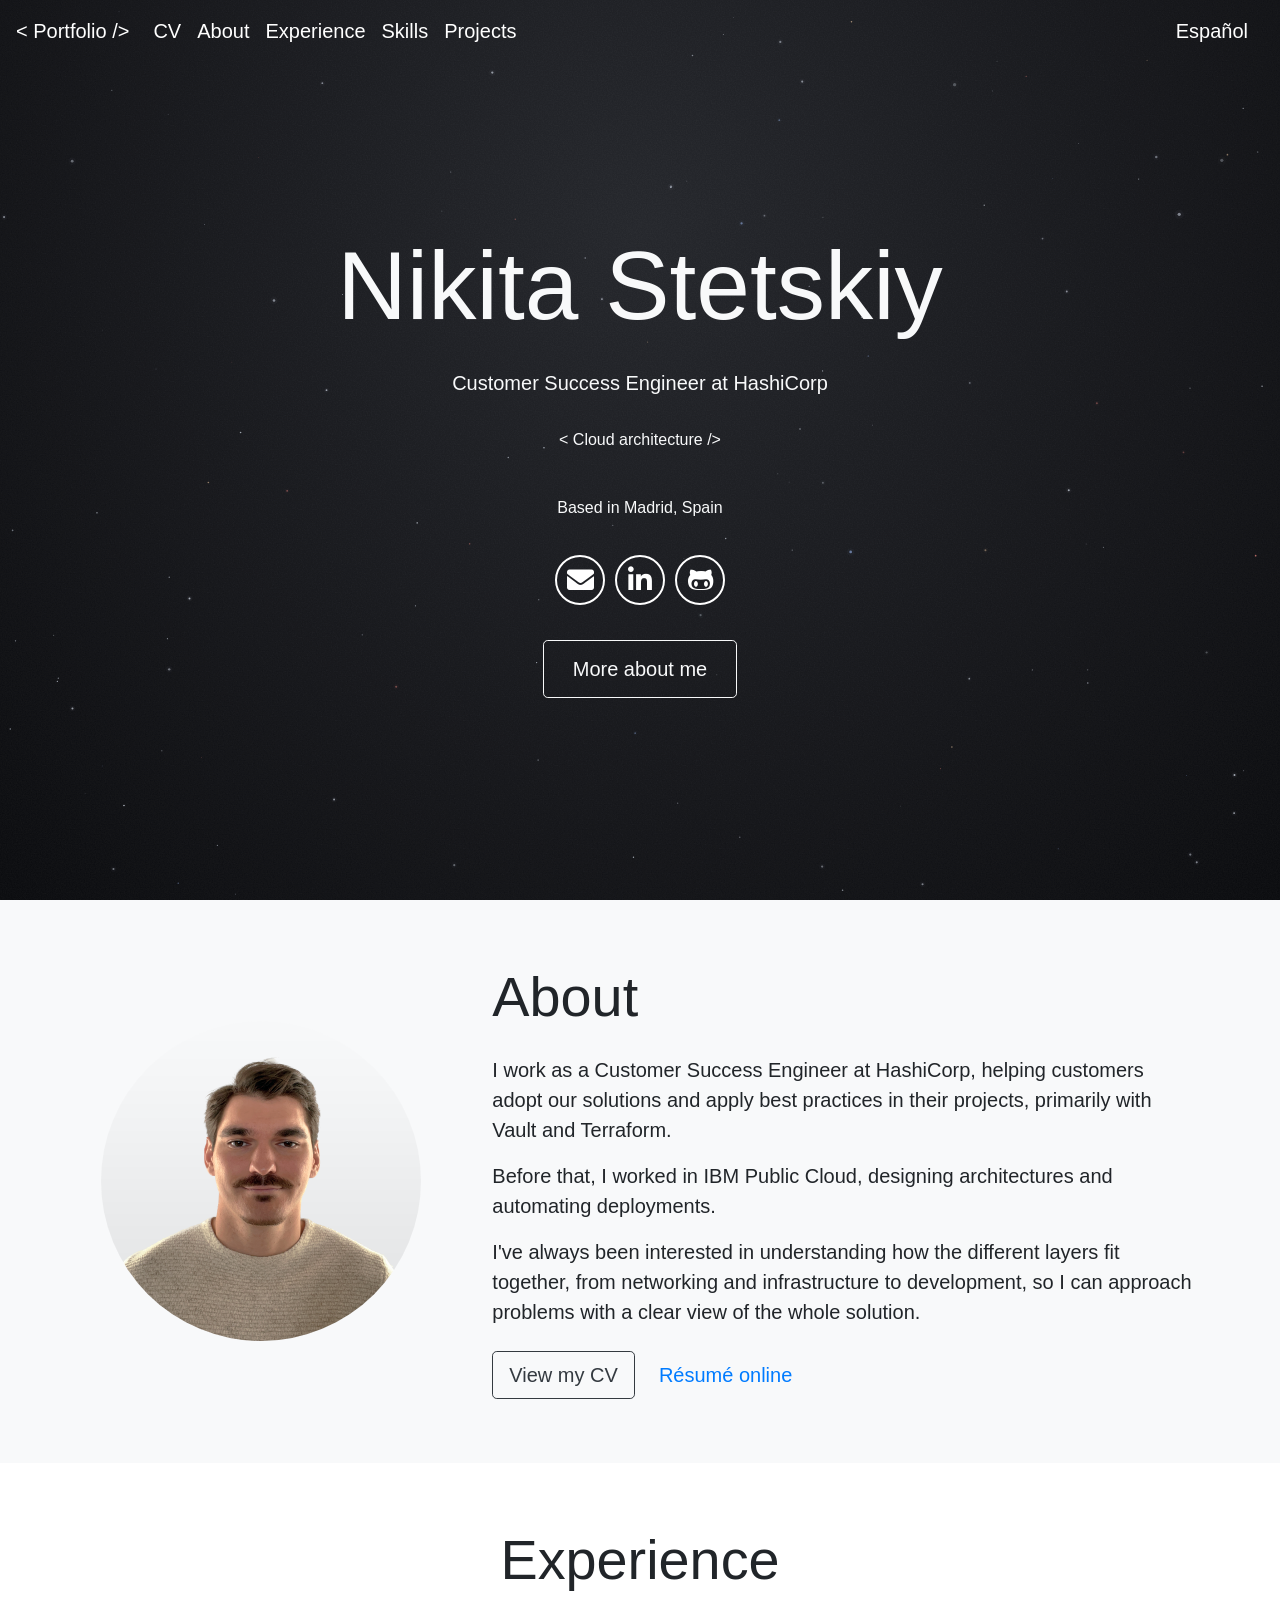
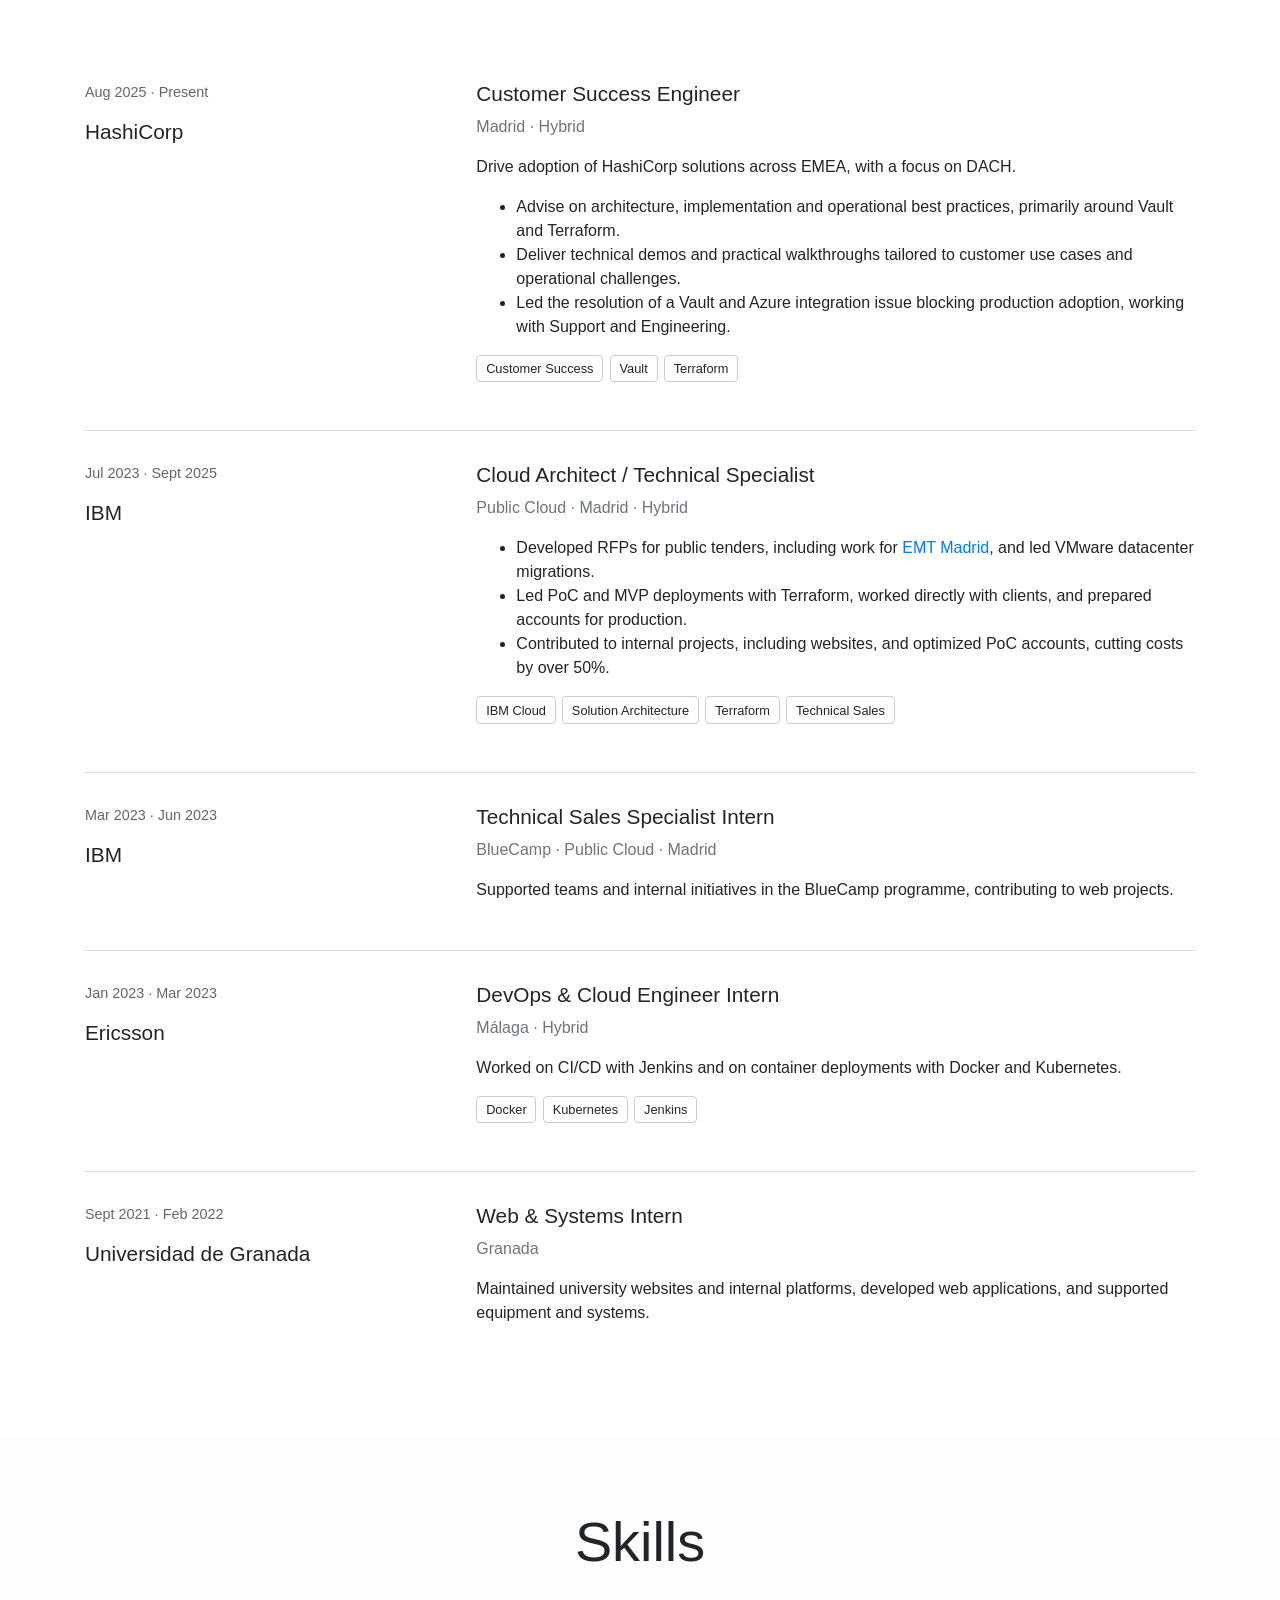
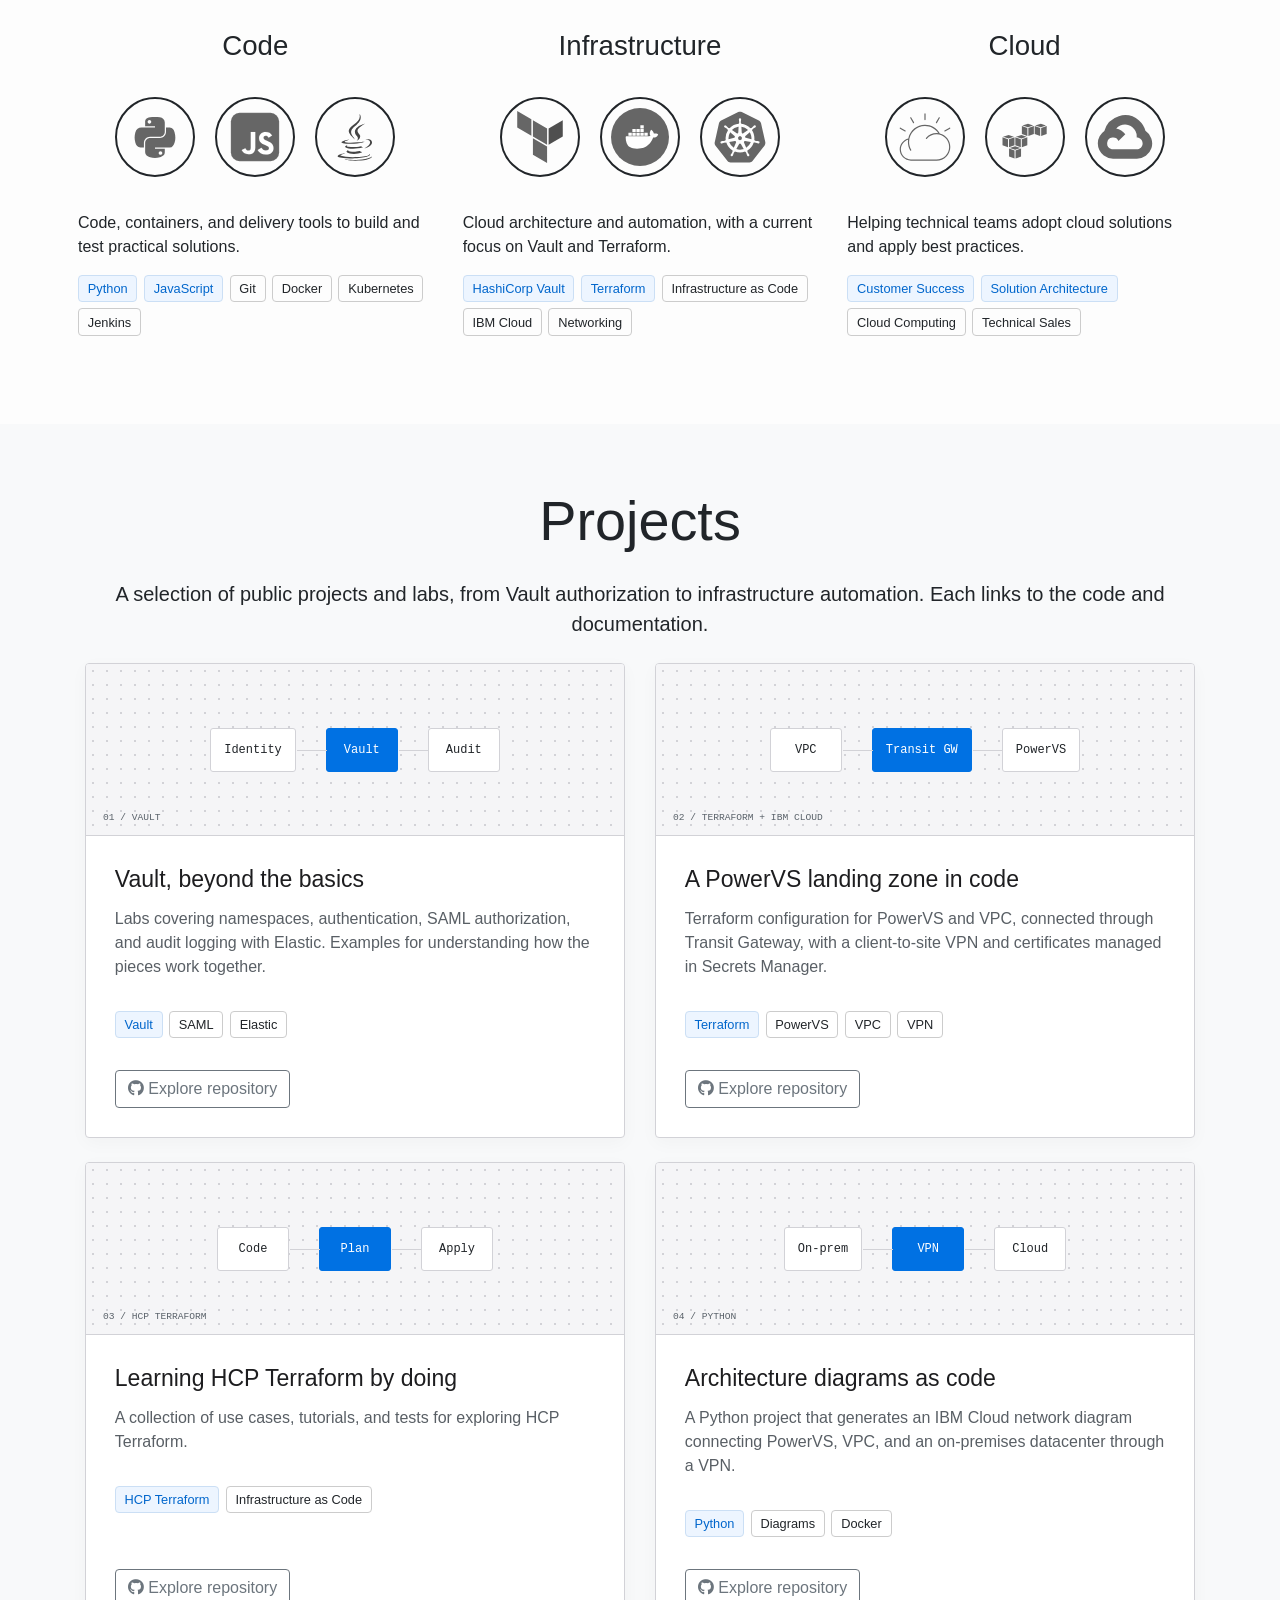
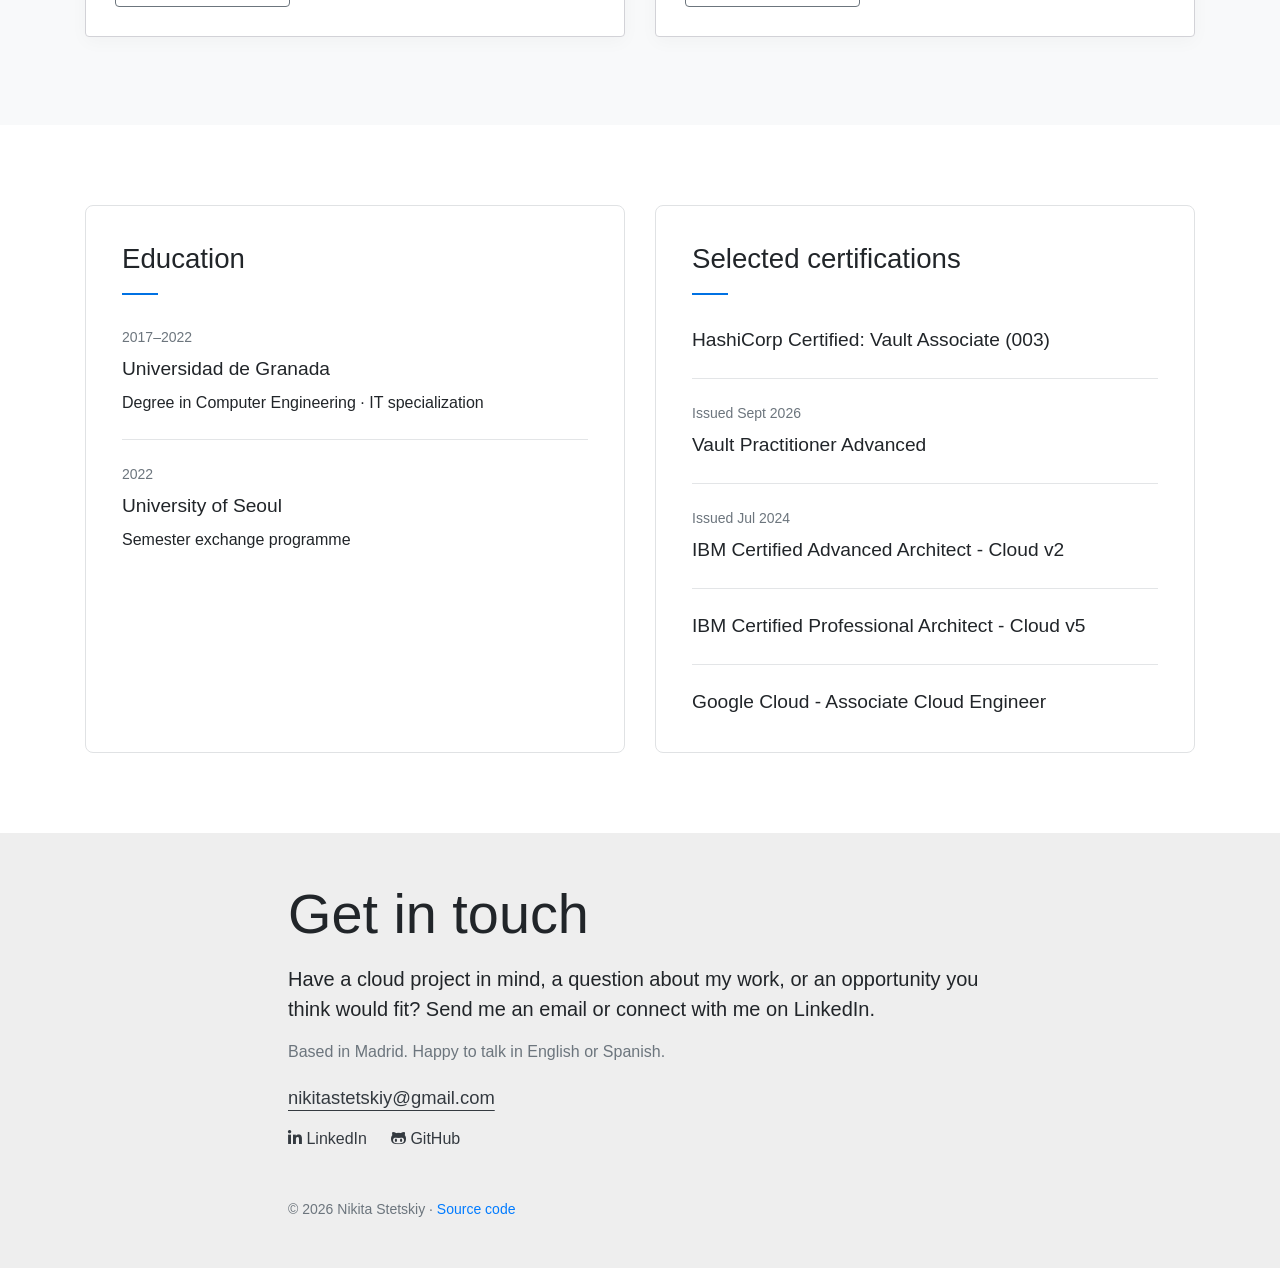
==== commit 5e333fab: "Publish portfolio from 1e4cb570c04bc8fa86469c3d8c68e4a0dada3808" ====
--- a/index.html
+++ b/index.html
@@ -24,13 +24,13 @@
     <meta name="twitter:title" content="Nikita Stetskiy | Customer Success Engineer at HashiCorp" />
     <meta name="twitter:description" content="Nikita Stetskiy, Customer Success Engineer at HashiCorp. Cloud architecture, Vault, Terraform and practical infrastructure projects. Madrid, EMEA and DACH." />
     <script type="application/ld+json">{"@context":"https://schema.org","@type":"ProfilePage","url":"https://nikitastetskiy.github.io/","inLanguage":"en","mainEntity":{"@type":"Person","name":"Nikita Stetskiy","url":"https://nikitastetskiy.github.io/","jobTitle":"Customer Success Engineer","worksFor":{"@type":"Organization","name":"HashiCorp"},"sameAs":["https://www.linkedin.com/in/nikitastetskiy/","https://github.com/nikitastetskiy"],"knowsAbout":["Cloud Computing","HashiCorp Vault","Terraform","Customer Success","Infrastructure as Code"]}}</script>
-    <script type="module" crossorigin src="/assets/index-CcwS9CqV.js"></script>
-    <link rel="stylesheet" crossorigin href="/assets/index-DWDdwY12.css">
+    <script type="module" crossorigin src="/assets/index-Ce-5NODy.js"></script>
+    <link rel="stylesheet" crossorigin href="/assets/index-pHZlGKvf.css">
   </head>
   <body>
     <noscript
       ><style>.navbar-toggler{display:none!important}.navbar-collapse{display:block!important}.navbar{background:#eaedef!important;position:static!important}.navbar .brand,.navbar .nav-link{color:#343a40!important}</style></noscript
     >
-    <div id="root"><a class="skip-link" href="#main">Skip to content</a><header><nav class="navbar navbar-expand-lg navbar-light fixed-top navbar-transparent" aria-label="Main navigation"><a class="navbar-brand brand" href="/#home">&lt; Portfolio /&gt;</a><button class="navbar-toggler toggler" type="button" aria-expanded="false" aria-controls="site-navigation" aria-label="Menu"><span class="navbar-toggler-icon"></span></button><div id="site-navigation" class="collapse navbar-collapse "><div class="navbar-nav mr-auto"><a class="nav-link lead" href="/resume.pdf" target="_blank" rel="noopener noreferrer">CV</a><a class="nav-link lead" href="#aboutme">About</a><a class="nav-link lead" href="#experience">Experience</a><a class="nav-link lead" href="#skills">Skills</a><a class="nav-link lead" href="#projects">Projects</a></div><a class="nav-link lead language-link" href="/es/" lang="es" hrefLang="es">Español</a></div></nav></header><main id="main" tabindex="-1"><section id="home" aria-labelledby="hero-name" style="background:linear-gradient(136deg,#FFFFFF, #3D3D3D, #000000);background-size:1200% 1200%" class="jumbotron jumbotron-fluid title bg-transparent bgstyle text-light min-vh-100 d-flex align-content-center align-items-center flex-wrap m-0"><canvas class="starfield" aria-hidden="true"></canvas><div class="container text-center text-mix"><h1 id="hero-name" class="display-1">Nikita Stetskiy</h1><div class="p-3"><p class="lead typist mb-0">Customer Success Engineer<!-- --> <!-- -->at<!-- --> HashiCorp</p></div><div class="hero-tagline"><span class="sr-only">Cloud architecture. Infrastructure as Code. Vault &amp; Terraform. Turning ideas into working solutions</span><span aria-hidden="true">&lt; <!-- -->Cloud architecture<!-- --> /&gt;</span></div><p class="mt-3 mb-0">Based in Madrid, Spain</p><div class="header-icons"><a aria-label="Email me" href="mailto:nikitastetskiy@gmail.com"><i class="icon fa fa-envelope" aria-hidden="true"></i></a><a class="" href="https://www.linkedin.com/in/nikitastetskiy/" target="_blank" rel="noopener noreferrer"><span class="sr-only">LinkedIn</span><i class="icon fab fa-linkedin-in" aria-hidden="true"></i></a><a class="" href="https://github.com/nikitastetskiy" target="_blank" rel="noopener noreferrer"><span class="sr-only">GitHub</span><i class="icon fab fa-github-alt" aria-hidden="true"></i></a></div><a class="btn btn-outline-light btn-lg hero-about" href="#aboutme">More about me</a></div></section><section id="aboutme" class="jumbotron jumbotron-fluid m-0 bg-light"><div class="container"><div class="about-layout"><div class="about-portrait"><img class="border-secondary rounded-circle pic" src="/assets/profile-B7KHsYdh.png" alt="Nikita Stetskiy" width="500" height="500" loading="lazy"/></div><div class="about-copy"><h2 class="display-4 mb-4">About</h2><p class="lead">I work as a Customer Success Engineer at HashiCorp, helping customers adopt our solutions and apply best practices in their projects, primarily with Vault and Terraform.</p><p class="lead">Before that, I worked in IBM Public Cloud, designing architectures and automating deployments.</p><p class="lead">I&#x27;ve always been interested in understanding how the different layers fit together, from networking and infrastructure to development, so I can approach problems with a clear view of the whole solution.</p><p class="about-actions lead mt-4 mb-0"><a class="btn btn-outline-dark btn-lg" href="/resume.pdf" target="_blank" rel="noopener noreferrer">View my CV</a><a href="/resume/">Résumé online</a></p></div></div></div></section><section id="experience" class="jumbotron jumbotron-fluid m-0 bg-white"><div class="container"><h2 class="display-4 pb-5 text-center">Experience</h2><div class="experience-list"><article class="experience-entry"><div class="experience-meta"><p><time dateTime="2025-08">Aug 2025</time> ·<!-- --> <!-- -->Present</p><h3>HashiCorp</h3></div><div><h3>Customer Success Engineer</h3><p class="text-muted">Madrid · Hybrid</p><p>Drive adoption of HashiCorp solutions across EMEA, with a focus on DACH.</p><ul><li>Advise on architecture, implementation and operational best practices, primarily around Vault and Terraform.</li><li>Deliver technical demos and practical walkthroughs tailored to customer use cases and operational challenges.</li><li>Led the resolution of a Vault and Azure integration issue blocking production adoption, working with Support and Engineering.</li></ul><ul class="skill-tags"><li>Customer Success</li><li>Vault</li><li>Terraform</li></ul></div></article><article class="experience-entry"><div class="experience-meta"><p><time dateTime="2023-07">Jul 2023</time> ·<!-- --> <time dateTime="2025-09">Sept 2025</time></p><h3>IBM</h3></div><div><h3>Cloud Architect / Technical Specialist</h3><p class="text-muted">Public Cloud · Madrid · Hybrid</p><ul><li>Developed RFPs for public tenders, including work for <a class="" href="https://es.newsroom.ibm.com/announcements?item=122846" target="_blank" rel="noopener noreferrer">EMT Madrid</a>, and led VMware datacenter migrations.</li><li>Led PoC and MVP deployments with Terraform, worked directly with clients, and prepared accounts for production.</li><li>Contributed to internal projects, including websites, and optimized PoC accounts, cutting costs by over 50%.</li></ul><ul class="skill-tags"><li>IBM Cloud</li><li>Solution Architecture</li><li>Terraform</li><li>Technical Sales</li></ul></div></article><article class="experience-entry"><div class="experience-meta"><p><time dateTime="2023-03">Mar 2023</time> ·<!-- --> <time dateTime="2023-06">Jun 2023</time></p><h3>IBM</h3></div><div><h3>Technical Sales Specialist Intern</h3><p class="text-muted">BlueCamp · Public Cloud · Madrid</p><p>Supported teams and internal initiatives in the BlueCamp programme, contributing to web projects.</p></div></article><article class="experience-entry"><div class="experience-meta"><p><time dateTime="2023-01">Jan 2023</time> ·<!-- --> <time dateTime="2023-03">Mar 2023</time></p><h3>Ericsson</h3></div><div><h3>DevOps &amp; Cloud Engineer Intern</h3><p class="text-muted">Málaga · Hybrid</p><p>Worked on CI/CD with Jenkins and on container deployments with Docker and Kubernetes.</p><ul class="skill-tags"><li>Docker</li><li>Kubernetes</li><li>Jenkins</li></ul></div></article><article class="experience-entry"><div class="experience-meta"><p><time dateTime="2021-09">Sept 2021</time> ·<!-- --> <time dateTime="2022-02">Feb 2022</time></p><h3>Universidad de Granada</h3></div><div><h3>Web &amp; Systems Intern</h3><p class="text-muted">Granada</p><p>Maintained university websites and internal platforms, developed web applications, and supported equipment and systems.</p></div></article></div></div></section><section id="skills" class="jumbotron jumbotron-fluid m-0"><div class="container p-2"><h2 class="display-4 pb-4 text-center">Skills</h2><div class="row skills-grid"><div class="col-md-4 skill-group"><div class="tech text-center"><h3 class="pb-3">Code</h3><div class="icons"><img src="data:image/svg+xml,%3c?xml%20version=&#x27;1.0&#x27;%20encoding=&#x27;utf-8&#x27;?%3e%3c!DOCTYPE%20svg%20PUBLIC%20&#x27;-//W3C//DTD%20SVG%201.1//EN&#x27;%20&#x27;http://www.w3.org/Graphics/SVG/1.1/DTD/svg11.dtd&#x27;%3e%3c!--%20Uploaded%20to:%20SVG%20Repo,%20www.svgrepo.com,%20Generator:%20SVG%20Repo%20Mixer%20Tools%20--%3e%3csvg%20width=&#x27;800px&#x27;%20height=&#x27;800px&#x27;%20viewBox=&#x27;0%200%2032%2032&#x27;%20version=&#x27;1.1&#x27;%20xmlns=&#x27;http://www.w3.org/2000/svg&#x27;%20xmlns:xlink=&#x27;http://www.w3.org/1999/xlink&#x27;%3e%3cpath%20fill=&#x27;%23666666&#x27;%20d=&#x27;M13.275%2015.88h5.417c1.508%200%202.712-1.241%202.712-2.756v-5.164c0-1.47-1.24-2.574-2.712-2.819-0.932-0.155-1.898-0.226-2.825-0.221s-1.813%200.083-2.592%200.221c-2.295%200.405-2.712%201.254-2.712%202.819v2.067h5.423v0.689h-7.459c-1.576%200-2.956%200.947-3.388%202.75-0.498%202.066-0.52%203.355%200%205.512%200.385%201.606%201.306%202.75%202.882%202.75h1.865v-2.478c0-1.79%201.549-3.369%203.388-3.369zM12.933%208.649c-0.562%200-1.018-0.461-1.018-1.030%200-0.572%200.455-1.037%201.018-1.037%200.56%200%201.018%200.465%201.018%201.037%200%200.57-0.457%201.030-1.018%201.030zM26.826%2013.465c-0.389-1.569-1.133-2.75-2.712-2.75h-2.035v2.408c0%201.867-1.583%203.439-3.388%203.439h-5.417c-1.484%200-2.712%201.27-2.712%202.756v5.164c0%201.47%201.278%202.334%202.712%202.756%201.717%200.505%203.363%200.596%205.417%200%201.365-0.395%202.712-1.191%202.712-2.756v-2.067h-5.417v-0.689h8.129c1.576%200%202.163-1.099%202.712-2.75%200.566-1.699%200.542-3.332%200-5.512zM19.033%2023.794c0.562%200%201.018%200.461%201.018%201.030%200%200.572-0.456%201.037-1.018%201.037-0.56%200-1.018-0.465-1.018-1.037%200-0.57%200.457-1.030%201.018-1.030z&#x27;%3e%3c/path%3e%3c/svg%3e" alt="Python" title="Python" width="60" height="60" loading="lazy"/></div><div class="icons"><img src="data:image/svg+xml,%3csvg%20xmlns=&#x27;http://www.w3.org/2000/svg&#x27;%20aria-label=&#x27;JavaScript&#x27;%20role=&#x27;img&#x27;%20viewBox=&#x27;-51.2%20-51.2%20614.40%20614.40&#x27;%20fill=&#x27;%23ffffff&#x27;%20stroke=&#x27;%23ffffff&#x27;%3e%3cg%20id=&#x27;SVGRepo_bgCarrier&#x27;%20stroke-width=&#x27;0&#x27;%3e%3c/g%3e%3cg%20id=&#x27;SVGRepo_tracerCarrier&#x27;%20stroke-linecap=&#x27;round&#x27;%20stroke-linejoin=&#x27;round&#x27;%3e%3c/g%3e%3cg%20id=&#x27;SVGRepo_iconCarrier&#x27;%3e%3crect%20width=&#x27;512&#x27;%20height=&#x27;512&#x27;%20rx=&#x27;15%25&#x27;%20fill=&#x27;%23666666&#x27;%3e%3c/rect%3e%3cpath%20d=&#x27;M324%20370c10%2017%2024%2029%2047%2029c20%200%2033-10%2033%20-24c0-16%20-13%20-22%20-35%20-32l-12-5c-35-15%20-58%20-33%20-58%20-72c0-36%2027%20-64%2070%20-64c31%200%2053%2011%2068%2039l-37%2024c-8-15%20-17%20-21%20-31%20-21c-14%200-23%209%20-23%2021c0%2014%209%2020%2030%2029l12%205c41%2018%2064%2035%2064%2076c0%2043-34%2067%20-80%2067c-45%200-74%20-21%20-88%20-49zm-170%204c8%2013%2014%2025%2031%2025c16%200%2026-6%2026%20-30V203h48v164c0%2050-29%2072%20-72%2072c-39%200-61%20-20%20-72%20-44z&#x27;%3e%3c/path%3e%3c/g%3e%3c/svg%3e" alt="JavaScript" title="JavaScript" width="60" height="60" loading="lazy"/></div><div class="icons"><img src="data:image/svg+xml,%3c?xml%20version=&#x27;1.0&#x27;%20encoding=&#x27;utf-8&#x27;?%3e%3c!DOCTYPE%20svg%20PUBLIC%20&#x27;-//W3C//DTD%20SVG%201.1//EN&#x27;%20&#x27;http://www.w3.org/Graphics/SVG/1.1/DTD/svg11.dtd&#x27;%3e%3c!--%20Uploaded%20to:%20SVG%20Repo,%20www.svgrepo.com,%20Generator:%20SVG%20Repo%20Mixer%20Tools%20--%3e%3csvg%20width=&#x27;800px&#x27;%20height=&#x27;800px&#x27;%20viewBox=&#x27;0%200%2032%2032&#x27;%20version=&#x27;1.1&#x27;%20xmlns=&#x27;http://www.w3.org/2000/svg&#x27;%20xmlns:xlink=&#x27;http://www.w3.org/1999/xlink&#x27;%3e%3cpath%20fill=&#x27;%23444444&#x27;%20d=&#x27;M12.557%2023.22c0%200-0.982%200.571%200.699%200.765%202.037%200.232%203.079%200.199%205.324-0.226%200%200%200.59%200.37%201.415%200.691-5.033%202.157-11.39-0.125-7.437-1.23zM11.942%2020.405c0%200-1.102%200.816%200.581%200.99%202.176%200.224%203.895%200.243%206.869-0.33%200%200%200.411%200.417%201.058%200.645-6.085%201.779-12.863%200.14-8.508-1.305zM17.127%2015.63c1.24%201.428-0.326%202.713-0.326%202.713s3.149-1.625%201.703-3.661c-1.351-1.898-2.386-2.841%203.221-6.093%200%200-8.801%202.198-4.598%207.042zM23.783%2025.302c0%200%200.727%200.599-0.801%201.062-2.905%200.88-12.091%201.146-14.643%200.035-0.917-0.399%200.803-0.953%201.344-1.069%200.564-0.122%200.887-0.1%200.887-0.1-1.020-0.719-6.594%201.411-2.831%202.021%2010.262%201.664%2018.706-0.749%2016.044-1.95zM13.029%2017.489c0%200-4.673%201.11-1.655%201.513%201.274%200.171%203.814%200.132%206.181-0.066%201.934-0.163%203.876-0.51%203.876-0.51s-0.682%200.292-1.175%200.629c-4.745%201.248-13.911%200.667-11.272-0.609%202.232-1.079%204.046-0.956%204.046-0.956zM21.412%2022.174c4.824-2.506%202.593-4.915%201.037-4.591-0.382%200.079-0.552%200.148-0.552%200.148s0.142-0.222%200.412-0.318c3.079-1.083%205.448%203.193-0.994%204.887-0%200%200.075-0.067%200.097-0.126zM18.503%203.337c0%200%202.671%202.672-2.534%206.781-4.174%203.296-0.952%205.176-0.002%207.323-2.436-2.198-4.224-4.133-3.025-5.934%201.761-2.644%206.638-3.925%205.56-8.17zM13.503%2028.966c4.63%200.296%2011.74-0.164%2011.908-2.355%200%200-0.324%200.831-3.826%201.49-3.952%200.744-8.826%200.657-11.716%200.18%200%200%200.592%200.49%203.635%200.685z&#x27;%3e%3c/path%3e%3c/svg%3e" alt="Java" title="Java" width="60" height="60" loading="lazy"/></div></div><p>Code, containers, and delivery tools to build and test practical solutions.</p><ul class="skill-tags"><li class="tag-highlight">Python</li><li class="tag-highlight">JavaScript</li><li>Git</li><li>Docker</li><li>Kubernetes</li><li>Jenkins</li></ul></div><div class="col-md-4 skill-group"><div class="tech text-center"><h3 class="pb-3">Infrastructure</h3><div class="icons"><img src="data:image/svg+xml,%3csvg%20width=&#x27;180px&#x27;%20height=&#x27;180px&#x27;%20viewBox=&#x27;-34.96%20-17.505%20325.92%20325.92&#x27;%20version=&#x27;1.1&#x27;%20xmlns=&#x27;http://www.w3.org/2000/svg&#x27;%20xmlns:xlink=&#x27;http://www.w3.org/1999/xlink&#x27;%20preserveAspectRatio=&#x27;xMidYMid&#x27;%20fill=&#x27;%23000000&#x27;%3e%3cg%20id=&#x27;SVGRepo_bgCarrier&#x27;%20stroke-width=&#x27;0&#x27;%3e%3c/g%3e%3cg%20id=&#x27;SVGRepo_tracerCarrier&#x27;%20stroke-linecap=&#x27;round&#x27;%20stroke-linejoin=&#x27;round&#x27;%3e%3c/g%3e%3cg%20id=&#x27;SVGRepo_iconCarrier&#x27;%3e%3cg%3e%3cpolygon%20fill=&#x27;%234f4f4f&#x27;%20points=&#x27;176.485057%20188.994162%20256.000302%20143.127442%20256.000302%2051.2485453%20176.485057%2097.2122358&#x27;%3e%3c/polygon%3e%3cpath%20d=&#x27;M88.2425283,51.2485453%20L167.757774,97.2122358%20L167.757774,188.994162%20L88.2425283,143.078957%20M0,91.8304113%20L79.5152453,137.745617%20L79.5152453,45.9152057%20L0,0%20M88.2425283,244.994228%20L167.757774,290.909434%20L167.757774,199.079023%20L88.2425283,153.163817&#x27;%20fill=&#x27;%23666666&#x27;%3e%3c/path%3e%3c/g%3e%3c/g%3e%3c/svg%3e" alt="Terraform" title="Terraform" width="60" height="60" loading="lazy"/></div><div class="icons"><img src="data:image/svg+xml,%3c?xml%20version=&#x27;1.0&#x27;%20encoding=&#x27;utf-8&#x27;?%3e%3c!--%20Uploaded%20to:%20SVG%20Repo,%20www.svgrepo.com,%20Generator:%20SVG%20Repo%20Mixer%20Tools%20--%3e%3csvg%20width=&#x27;800px&#x27;%20height=&#x27;800px&#x27;%20viewBox=&#x27;0%200%201024%201024&#x27;%20xmlns=&#x27;http://www.w3.org/2000/svg&#x27;%3e%3ccircle%20cx=&#x27;512&#x27;%20cy=&#x27;512&#x27;%20r=&#x27;512&#x27;%20style=&#x27;fill:%23666666&#x27;/%3e%3cpath%20d=&#x27;M827.3%20461.5c-1.6-1.3-16.1-12.2-46.7-12.2-8.1%200-16.2.6-24.2%202.1-5.9-40.7-39.5-60.5-41-61.4l-8.2-4.8-5.4%207.8c-6.8%2010.5-11.7%2022-14.6%2034.2-5.5%2023.2-2.2%2045%209.6%2063.6-14.2%207.9-37.1%209.9-41.7%2010H277c-9.9%200-17.9%208-17.9%2017.9-.4%2033.1%205.2%2066%2016.5%2097.1%2013%2034.2%2032.4%2059.3%2057.6%2074.7%2028.2%2017.3%2074.1%2027.2%20126.2%2027.2%2023.5.1%2047-2.1%2070.1-6.4%2032.1-5.9%2063-17.1%2091.4-33.2%2023.4-13.6%2044.5-30.8%2062.4-51.1%2029.9-33.9%2047.8-71.7%2061.1-105.2h5.3c32.8%200%2053-13.1%2064.1-24.1%207.4-7%2013.2-15.5%2016.9-25l2.3-6.9-5.7-4.3zM312%20489.9h50.7c2.4%200%204.4-2%204.4-4.4v-45.1c0-2.4-2-4.4-4.4-4.5H312c-2.4%200-4.4%202-4.4%204.4v45.2c0%202.5%202%204.4%204.4%204.4m69.9%200h50.7c2.4%200%204.4-2%204.4-4.4v-45.1c0-2.4-2-4.4-4.4-4.5h-50.7c-2.5%200-4.5%202-4.5%204.5v45.1c0%202.5%202%204.4%204.5%204.4m70.8.1h50.7c2.4%200%204.4-2%204.4-4.4v-45.1c0-2.4-2-4.4-4.4-4.5h-50.7c-2.4%200-4.4%202-4.4%204.4v45.2c0%202.4%202%204.3%204.4%204.4m70.1%200h50.7c2.4%200%204.4-2%204.5-4.4v-45.1c0-2.5-2-4.5-4.5-4.5h-50.7c-2.4%200-4.4%202-4.4%204.4v45.2c0%202.4%201.9%204.4%204.4%204.4m-141-65h50.7c2.4%200%204.4-2%204.4-4.5v-45.1c0-2.4-2-4.4-4.4-4.4h-50.7c-2.5%200-4.4%202-4.5%204.4v45.1c.1%202.5%202.1%204.5%204.5%204.5m70.9%200h50.7c2.4%200%204.4-2%204.4-4.5v-45.1c0-2.4-2-4.4-4.4-4.4h-50.7c-2.4%200-4.4%202-4.4%204.4v45.1c0%202.5%202%204.5%204.4%204.5m70.1%200h50.7c2.5%200%204.4-2%204.5-4.5v-45.1c0-2.5-2-4.4-4.5-4.4h-50.7c-2.4%200-4.4%202-4.4%204.4v45.1c0%202.5%201.9%204.5%204.4%204.5m0-64.9h50.7c2.5%200%204.5-2%204.5-4.5v-45.2c0-2.4-2-4.4-4.5-4.4h-50.7c-2.4%200-4.4%202-4.4%204.4v45.2c0%202.5%201.9%204.5%204.4%204.5M593.4%20490h50.7c2.4%200%204.4-2%204.4-4.4v-45.1c0-2.5-2-4.4-4.4-4.5h-50.7c-2.4%200-4.4%202-4.4%204.4v45.2c0%202.4%202%204.4%204.4%204.4&#x27;%20style=&#x27;fill:%23fff&#x27;/%3e%3c/svg%3e" alt="Docker" title="Docker" width="60" height="60" loading="lazy"/></div><div class="icons"><img src="data:image/svg+xml,%3c?xml%20version=&#x27;1.0&#x27;%20encoding=&#x27;utf-8&#x27;?%3e%3c!--%20Uploaded%20to:%20SVG%20Repo,%20www.svgrepo.com,%20Generator:%20SVG%20Repo%20Mixer%20Tools%20--%3e%3csvg%20width=&#x27;800px&#x27;%20height=&#x27;800px&#x27;%20viewBox=&#x27;0%200%2016%2016&#x27;%20xmlns=&#x27;http://www.w3.org/2000/svg&#x27;%20fill=&#x27;none&#x27;%3e%3cpath%20fill=&#x27;%23666666&#x27;%20fill-rule=&#x27;evenodd&#x27;%20d=&#x27;M5.374%2015c-.335%200-.66-.153-.874-.431l-3.254-4.172a1.15%201.15%200%2001-.214-.978l1.165-5.207c.074-.345.298-.623.605-.776l4.715-2.32c.15-.078.317-.116.485-.116.168%200%20.335.038.485.115L13.2%203.426c.308.153.532.432.606.777l1.165%205.207c.074.345%200%20.7-.214.978L11.5%2014.566c-.214.268-.54.434-.875.434h-5.25zm7.718-5.835l.031.008a.308.308%200%2001.26.371.306.306%200%2001-.396.223h-.004l-.003-.001-.003-.001-.03-.007-.05-.01a2.548%202.548%200%2001-.274-.106%202.87%202.87%200%2000-.533-.156.242.242%200%2000-.171.063%204.76%204.76%200%2000-.131-.023%203.972%203.972%200%2001-1.764%202.212c.015.042.032.083.051.123a.239.239%200%2000-.023.18c.074.17.165.332.271.484.06.078.114.16.164.244l.028.057.012.025a.306.306%200%2001-.381.44.307.307%200%2001-.172-.18%202.608%202.608%200%2000-.01-.02l-.028-.058a2.545%202.545%200%2001-.089-.28%202.835%202.835%200%2000-.21-.512.242.242%200%2000-.156-.095%205.926%205.926%200%2001-.03-.053l-.035-.064a3.97%203.97%200%2001-2.824-.007l-.069.125a.249.249%200%2000-.132.064c-.104.17-.184.355-.237.548a2.525%202.525%200%2001-.088.28l-.025.05-.013.027v.001a.307.307%200%2011-.553-.261l.014-.03.026-.052c.05-.085.104-.166.164-.244.108-.156.2-.322.277-.496a.302.302%200%2000-.028-.173l.056-.133A3.972%203.972%200%20014.22%209.532l-.134.023a.34.34%200%2000-.176-.062%202.872%202.872%200%2000-.533.156c-.09.04-.181.075-.274.105l-.05.011-.03.007H3.02l-.002.002h-.005a.308.308%200%2001-.397-.349.306.306%200%2001.261-.245l.004-.001h.003l.006-.002c.024-.006.054-.014.076-.018.097-.013.195-.021.293-.023.186-.013.37-.043.549-.09a.422.422%200%2000.131-.133l.128-.037a3.938%203.938%200%2001.624-2.752l-.097-.087a.338.338%200%2000-.062-.176%202.854%202.854%200%2000-.455-.319%202.557%202.557%200%2001-.254-.148%201.129%201.129%200%2001-.063-.05l-.004-.004a.323.323%200%2001-.076-.45.295.295%200%2001.244-.107.365.365%200%2001.213.08l.022.017c.016.013.034.026.046.037.071.067.139.139.202.213.125.137.263.262.412.372.056.03.121.036.182.018l.11.078a3.938%203.938%200%20012.552-1.224l.007-.129a.332.332%200%2000.1-.157%202.844%202.844%200%2000-.034-.554%202.555%202.555%200%2001-.042-.29v-.053-.025-.004-.004A.306.306%200%20018%202.82a.308.308%200%2001.306.337v.087a2.53%202.53%200%2001-.041.29%202.85%202.85%200%2000-.035.553.242.242%200%2000.1.153v.007l.007.13c.967.087%201.87.522%202.54%201.223l.116-.083a.34.34%200%2000.186-.02c.149-.11.287-.235.412-.373a2.53%202.53%200%2001.202-.213l.051-.04.017-.014a.308.308%200%2001.472.388.307.307%200%2001-.09.09c-.008.005-.017.012-.025.02l-.043.033a2.549%202.549%200%2001-.254.148%202.865%202.865%200%2000-.455.32.24.24%200%2000-.058.172%204.458%204.458%200%2001-.05.044l-.058.053c.542.806.769%201.783.637%202.745l.123.036c.031.056.077.101.132.132.18.048.364.078.55.09.097.003.195.01.292.024l.058.013zm-2.875-3.1l-1.308.925-.004-.002a.27.27%200%2001-.43-.205v-.001l-.091-1.598a3.183%203.183%200%20011.833.882zM7.754%207.818h.492l.306.381-.11.476L8%208.886l-.443-.213-.11-.475.307-.381zM7.29%205.24c.107-.024.216-.043.326-.056l-.09%201.6-.008.004a.268.268%200%2001-.293.256.27.27%200%2001-.135-.05l-.002.001-1.316-.93c.419-.41.945-.696%201.518-.825zM5.296%206.663l1.201%201.071-.001.007a.269.269%200%2001-.106.462l-.001.005-1.54.443a3.134%203.134%200%2001.447-1.988zm1.608%202.846l-.612%201.474a3.16%203.16%200%2001-1.27-1.586L6.6%209.13l.003.003a.265.265%200%2001.18.029.27.27%200%2001.117.341l.004.006zm1.806%201.896c-.572.13-1.17.1-1.726-.088l.777-1.4h.001a.27.27%200%2001.475-.001h.006l.779%201.402a3.286%203.286%200%2001-.312.087zm1.004-.416L9.096%209.5l.001-.003a.269.269%200%2001.296-.37l.003-.004%201.593.269a3.147%203.147%200%2001-1.275%201.597zm1.442-2.343L9.61%208.201l-.002-.006a.27.27%200%2001-.185-.343.27.27%200%2001.08-.12L9.5%207.73l1.195-1.067c.366.594.527%201.29.46%201.983z&#x27;%20clip-rule=&#x27;evenodd&#x27;/%3e%3c/svg%3e" alt="Kubernetes" title="Kubernetes" width="60" height="60" loading="lazy"/></div></div><p>Cloud architecture and automation, with a current focus on Vault and Terraform.</p><ul class="skill-tags"><li class="tag-highlight">HashiCorp Vault</li><li class="tag-highlight">Terraform</li><li>Infrastructure as Code</li><li>IBM Cloud</li><li>Networking</li></ul></div><div class="col-md-4 skill-group"><div class="tech text-center"><h3 class="pb-3">Cloud</h3><div class="icons"><img src="data:image/svg+xml,%3csvg%20fill=&#x27;%23666666&#x27;%20version=&#x27;1.1&#x27;%20id=&#x27;Layer_1&#x27;%20xmlns=&#x27;http://www.w3.org/2000/svg&#x27;%20xmlns:xlink=&#x27;http://www.w3.org/1999/xlink&#x27;%20viewBox=&#x27;-1.6%20-1.6%2035.20%2035.20&#x27;%20xml:space=&#x27;preserve&#x27;%20stroke=&#x27;%23666666&#x27;%20stroke-width=&#x27;0.00032&#x27;%20transform=&#x27;rotate(0)&#x27;%3e%3cg%20id=&#x27;SVGRepo_bgCarrier&#x27;%20stroke-width=&#x27;0&#x27;%3e%3c/g%3e%3cg%20id=&#x27;SVGRepo_tracerCarrier&#x27;%20stroke-linecap=&#x27;round&#x27;%20stroke-linejoin=&#x27;round&#x27;%3e%3c/g%3e%3cg%20id=&#x27;SVGRepo_iconCarrier&#x27;%3e%3cpath%20id=&#x27;ibm--cloud_1_&#x27;%20d=&#x27;M23,30.36H7.5c-3.783,0-6.86-3.078-6.86-6.86c0-3.156,2.184-5.922,5.228-6.665%20C6.866,12.159,11.03,8.64,16,8.64c3.727,0,7.169,2.007,9.011,5.244c3.642,0.903,6.35,4.199,6.35,8.116%20C31.36,26.609,27.609,30.36,23,30.36z%20M5.732,17.618C3.169,18.388,1.36,20.782,1.36,23.5c0,3.386,2.754,6.14,6.14,6.14H23%20c4.213,0,7.64-3.427,7.64-7.64s-3.427-7.64-7.64-7.64c-2.27,0-4.406,0.999-5.863,2.741c-0.128,0.154-0.355,0.172-0.507,0.046%20c-0.152-0.128-0.173-0.355-0.045-0.507c1.594-1.906,3.932-2.999,6.416-2.999c0.358,0,0.711,0.022,1.058,0.066%20C22.282,11.008,19.258,9.36,16,9.36c-5.315,0-9.64,4.325-9.64,9.64c0,1.691,0.445,3.356,1.286,4.813%20c0.099,0.172,0.04,0.393-0.132,0.491c-0.174,0.101-0.393,0.042-0.492-0.132C6.118,22.606,5.64,20.818,5.64,19%20C5.64,18.531,5.671,18.07,5.732,17.618z%20M28.027,12.735c-0.124,0-0.245-0.064-0.312-0.18c-0.1-0.172-0.041-0.393,0.132-0.492%20l2.973-1.716c0.172-0.097,0.393-0.041,0.491,0.132c0.1,0.172,0.041,0.393-0.132,0.492l-2.973,1.716%20C28.15,12.72,28.089,12.735,28.027,12.735z%20M3.972,12.735c-0.061,0-0.123-0.015-0.18-0.048L0.82,10.972%20c-0.172-0.1-0.231-0.32-0.132-0.492c0.1-0.171,0.318-0.232,0.492-0.132l2.973,1.716c0.172,0.1,0.231,0.32,0.132,0.492%20C4.218,12.671,4.097,12.735,3.972,12.735z%20M9.057,7.653c-0.125,0-0.246-0.064-0.312-0.18L7.028,4.5%20C6.929,4.328,6.988,4.108,7.16,4.009c0.172-0.101,0.393-0.04,0.492,0.131l1.716,2.973c0.099,0.172,0.04,0.393-0.132,0.492%20C9.18,7.638,9.118,7.653,9.057,7.653z%20M22.943,7.653c-0.062,0-0.123-0.015-0.18-0.048c-0.173-0.1-0.231-0.32-0.132-0.492%20l1.716-2.973c0.1-0.172,0.321-0.229,0.491-0.132c0.173,0.1,0.231,0.32,0.132,0.492l-1.716,2.973%20C23.188,7.588,23.067,7.653,22.943,7.653z%20M16,5.792c-0.199,0-0.36-0.161-0.36-0.36V2c0-0.199,0.161-0.36,0.36-0.36%20S16.36,1.801,16.36,2v3.433C16.36,5.631,16.199,5.792,16,5.792z&#x27;%3e%3c/path%3e%3crect%20id=&#x27;_Transparent_Rectangle&#x27;%20style=&#x27;fill:none;&#x27;%20width=&#x27;32&#x27;%20height=&#x27;32&#x27;%3e%3c/rect%3e%3c/g%3e%3c/svg%3e" alt="IBM Cloud" title="IBM Cloud" width="60" height="60" loading="lazy"/></div><div class="icons"><img src="data:image/svg+xml,%3c?xml%20version=&#x27;1.0&#x27;%20encoding=&#x27;utf-8&#x27;?%3e%3c!DOCTYPE%20svg%20PUBLIC%20&#x27;-//W3C//DTD%20SVG%201.1//EN&#x27;%20&#x27;http://www.w3.org/Graphics/SVG/1.1/DTD/svg11.dtd&#x27;%3e%3c!--%20Uploaded%20to:%20SVG%20Repo,%20www.svgrepo.com,%20Generator:%20SVG%20Repo%20Mixer%20Tools%20--%3e%3csvg%20width=&#x27;800px&#x27;%20height=&#x27;800px&#x27;%20viewBox=&#x27;0%20-1%2034%2034&#x27;%20version=&#x27;1.1&#x27;%20xmlns=&#x27;http://www.w3.org/2000/svg&#x27;%20xmlns:xlink=&#x27;http://www.w3.org/1999/xlink&#x27;%3e%3cpath%20fill=&#x27;%23666666&#x27;%20d=&#x27;M10.871%2028.625l-3.22-1.155v-4.72l3.22%201.097z&#x27;%3e%3c/path%3e%3cpath%20fill=&#x27;%23666666&#x27;%20d=&#x27;M11.461%2028.625l3.22-1.155v-4.72l-3.22%201.097z&#x27;%3e%3c/path%3e%3cpath%20fill=&#x27;%23666666&#x27;%20d=&#x27;M7.981%2022.396l3.259-0.917%203.022%200.974-3.022%201.026z&#x27;%3e%3c/path%3e%3cpath%20fill=&#x27;%23666666&#x27;%20d=&#x27;M7.037%2022.031l-3.22-1.155v-4.72l3.22%201.097z&#x27;%3e%3c/path%3e%3cpath%20fill=&#x27;%23666666&#x27;%20d=&#x27;M7.628%2022.031l3.22-1.155v-4.72l-3.22%201.097z&#x27;%3e%3c/path%3e%3cpath%20fill=&#x27;%23666666&#x27;%20d=&#x27;M4.148%2015.802l3.259-0.917%203.022%200.975-3.022%201.026z&#x27;%3e%3c/path%3e%3cpath%20fill=&#x27;%23666666&#x27;%20d=&#x27;M14.551%2022.031l-3.221-1.155v-4.72l3.221%201.097z&#x27;%3e%3c/path%3e%3cpath%20fill=&#x27;%23666666&#x27;%20d=&#x27;M15.142%2022.031l3.22-1.155v-4.72l-3.22%201.097z&#x27;%3e%3c/path%3e%3cpath%20fill=&#x27;%23666666&#x27;%20d=&#x27;M11.662%2015.802l3.259-0.917%203.022%200.975-3.022%201.026z&#x27;%3e%3c/path%3e%3cpath%20fill=&#x27;%23666666&#x27;%20d=&#x27;M18.385%2015.436l-3.22-1.155v-4.72l3.22%201.097z&#x27;%3e%3c/path%3e%3cpath%20fill=&#x27;%23666666&#x27;%20d=&#x27;M18.976%2015.436l3.22-1.155v-4.72l-3.22%201.097z&#x27;%3e%3c/path%3e%3cpath%20fill=&#x27;%23666666&#x27;%20d=&#x27;M15.496%209.208l3.259-0.917%203.022%200.974-3.022%201.026z&#x27;%3e%3c/path%3e%3cpath%20fill=&#x27;%23666666&#x27;%20d=&#x27;M25.899%2015.436l-3.22-1.155v-4.72l3.22%201.097z&#x27;%3e%3c/path%3e%3cpath%20fill=&#x27;%23666666&#x27;%20d=&#x27;M26.49%2015.436l3.221-1.155v-4.72l-3.221%201.097z&#x27;%3e%3c/path%3e%3cpath%20fill=&#x27;%23666666&#x27;%20d=&#x27;M23.010%209.208l3.259-0.917%203.022%200.974-3.022%201.026z&#x27;%3e%3c/path%3e%3c/svg%3e" alt="AWS" title="AWS" width="60" height="60" loading="lazy"/></div><div class="icons"><img src="data:image/svg+xml,%3c?xml%20version=&#x27;1.0&#x27;%20encoding=&#x27;utf-8&#x27;?%3e%3c!--%20Uploaded%20to:%20SVG%20Repo,%20www.svgrepo.com,%20Generator:%20SVG%20Repo%20Mixer%20Tools%20--%3e%3csvg%20width=&#x27;800px&#x27;%20height=&#x27;800px&#x27;%20viewBox=&#x27;0%200%2016%2016&#x27;%20xmlns=&#x27;http://www.w3.org/2000/svg&#x27;%20fill=&#x27;none&#x27;%3e%3cpath%20fill=&#x27;%23666666&#x27;%20fill-rule=&#x27;evenodd&#x27;%20d=&#x27;M11.87%203.465l-.002-.003a5.935%205.935%200%2000-5.586-1.217%205.89%205.89%200%2000-3.98%204.092%204.206%204.206%200%2000-.149%206.792%204.255%204.255%200%20002.558.87h6.52a4.234%204.234%200%20004.078-2.961A4.2%204.2%200%200013.637%206.3a5.835%205.835%200%2000-1.767-2.835zm-7.828%207.78c.21.095.438.16.67.16l6.518.002c.9%200%201.63-.725%201.63-1.619s-.73-1.619-1.63-1.619v-.323a3.226%203.226%200%2000-1.187-2.56h-.002c-1.339-1.078-3.305-.912-4.465.354l-.014.015c.996.2%201.897.751%202.525%201.568L6.198%209.101a1.63%201.63%200%2000-3.097.439%201.617%201.617%200%2000.942%201.704l-.001.001z&#x27;%20clip-rule=&#x27;evenodd&#x27;/%3e%3c/svg%3e" alt="Google Cloud" title="Google Cloud" width="60" height="60" loading="lazy"/></div></div><p>Helping technical teams adopt cloud solutions and apply best practices.</p><ul class="skill-tags"><li class="tag-highlight">Customer Success</li><li class="tag-highlight">Solution Architecture</li><li>Cloud Computing</li><li>Technical Sales</li></ul></div></div></div></section><section id="projects" class="jumbotron jumbotron-fluid bg-light m-0"><div class="container"><h2 class="display-4 pb-3 text-center">Projects</h2><p class="lead text-center mb-4">A selection of public projects and labs, from Vault authorization to infrastructure automation. Each links to the code and documentation.</p><div class="row"><div class="col-md-6 mb-4"><article class="card project-card bg-white rounded h-100 security"><div class="project-visual" aria-hidden="true"><div class="project-diagram"><span class="diagram-node">Identity</span><span class="diagram-node active-node">Vault</span><span class="diagram-node">Audit</span></div><span class="project-label">01 / VAULT</span></div><div class="card-body d-flex flex-column"><h3 class="h4 card-title">Vault, beyond the basics</h3><p class="card-text">Labs covering namespaces, authentication, SAML authorization, and audit logging with Elastic. Examples for understanding how the pieces work together.</p><ul class="skill-tags"><li class="tag-highlight">Vault</li><li>SAML</li><li>Elastic</li></ul><div class="mt-auto pt-3"><a class="btn btn-outline-secondary" href="https://github.com/nikitastetskiy/understanding-hcp-vault" target="_blank" rel="noopener noreferrer"><i class="fab fa-github" aria-hidden="true"></i> <!-- -->Explore repository<span class="sr-only">: <!-- -->Vault, beyond the basics</span></a></div></div></article></div><div class="col-md-6 mb-4"><article class="card project-card bg-white rounded h-100 infrastructure"><div class="project-visual" aria-hidden="true"><div class="project-diagram"><span class="diagram-node">VPC</span><span class="diagram-node active-node">Transit GW</span><span class="diagram-node">PowerVS</span></div><span class="project-label">02 / TERRAFORM + IBM CLOUD</span></div><div class="card-body d-flex flex-column"><h3 class="h4 card-title">A PowerVS landing zone in code</h3><p class="card-text">Terraform configuration for PowerVS and VPC, connected through Transit Gateway, with a client-to-site VPN and certificates managed in Secrets Manager.</p><ul class="skill-tags"><li class="tag-highlight">Terraform</li><li>PowerVS</li><li>VPC</li><li>VPN</li></ul><div class="mt-auto pt-3"><a class="btn btn-outline-secondary" href="https://github.com/nikitastetskiy/terraform-powervs-landing-zone" target="_blank" rel="noopener noreferrer"><i class="fab fa-github" aria-hidden="true"></i> <!-- -->Explore repository<span class="sr-only">: <!-- -->A PowerVS landing zone in code</span></a></div></div></article></div><div class="col-md-6 mb-4"><article class="card project-card bg-white rounded h-100 infrastructure"><div class="project-visual" aria-hidden="true"><div class="project-diagram"><span class="diagram-node">Code</span><span class="diagram-node active-node">Plan</span><span class="diagram-node">Apply</span></div><span class="project-label">03 / HCP TERRAFORM</span></div><div class="card-body d-flex flex-column"><h3 class="h4 card-title">Learning HCP Terraform by doing</h3><p class="card-text">A collection of use cases, tutorials, and tests for exploring HCP Terraform.</p><ul class="skill-tags"><li class="tag-highlight">HCP Terraform</li><li>Infrastructure as Code</li></ul><div class="mt-auto pt-3"><a class="btn btn-outline-secondary" href="https://github.com/nikitastetskiy/understanding-hcp-terraform" target="_blank" rel="noopener noreferrer"><i class="fab fa-github" aria-hidden="true"></i> <!-- -->Explore repository<span class="sr-only">: <!-- -->Learning HCP Terraform by doing</span></a></div></div></article></div><div class="col-md-6 mb-4"><article class="card project-card bg-white rounded h-100 architecture"><div class="project-visual" aria-hidden="true"><div class="project-diagram"><span class="diagram-node">On-prem</span><span class="diagram-node active-node">VPN</span><span class="diagram-node">Cloud</span></div><span class="project-label">04 / PYTHON</span></div><div class="card-body d-flex flex-column"><h3 class="h4 card-title">Architecture diagrams as code</h3><p class="card-text">A Python project that generates an IBM Cloud network diagram connecting PowerVS, VPC, and an on-premises datacenter through a VPN.</p><ul class="skill-tags"><li class="tag-highlight">Python</li><li>Diagrams</li><li>Docker</li></ul><div class="mt-auto pt-3"><a class="btn btn-outline-secondary" href="https://github.com/nikitastetskiy/diagram-powervs" target="_blank" rel="noopener noreferrer"><i class="fab fa-github" aria-hidden="true"></i> <!-- -->Explore repository<span class="sr-only">: <!-- -->Architecture diagrams as code</span></a></div></div></article></div></div></div></section><section class="jumbotron jumbotron-fluid bg-white m-0 qualifications-section" aria-label="Education / Selected certifications"><div class="container"><div class="row qualification-grid"><div class="col-md-6"><div class="qualification-panel"><h2 class="h3 qualification-heading">Education</h2><article class="qualification-entry"><p class="small text-muted mb-2">2017–2022</p><h3 class="h5">Universidad de Granada</h3><p class="mb-0">Degree in Computer Engineering · IT specialization</p></article><article class="qualification-entry"><p class="small text-muted mb-2">2022</p><h3 class="h5">University of Seoul</h3><p class="mb-0">Semester exchange programme</p></article></div></div><div class="col-md-6"><div class="qualification-panel"><h2 class="h3 qualification-heading">Selected certifications</h2><article class="qualification-entry"><h3 class="h5 mb-0"><a class="text-reset" href="https://www.credly.com/badges/1fa58d45-37f5-46e6-a638-724e4c253114/public_url" target="_blank" rel="noopener noreferrer">HashiCorp Certified: Vault Associate (003)</a></h3></article><article class="qualification-entry"><p class="small text-muted mb-2">Issued<!-- --> <!-- -->Sept 2026</p><h3 class="h5 mb-0"><a class="text-reset" href="https://www.credly.com/badges/34a40317-a7a2-497d-a35f-5c99afb7bf18/public_url" target="_blank" rel="noopener noreferrer">Vault Practitioner Advanced</a></h3></article><article class="qualification-entry"><p class="small text-muted mb-2">Issued<!-- --> <!-- -->Jul 2024</p><h3 class="h5 mb-0"><a class="text-reset" href="https://www.credly.com/badges/1f6b250b-b9ad-41cf-a74c-d93717ad1705/public_url" target="_blank" rel="noopener noreferrer">IBM Certified Advanced Architect - Cloud v2</a></h3></article><article class="qualification-entry"><h3 class="h5 mb-0"><a class="text-reset" href="https://www.credly.com/badges/225b6ea0-138b-49bb-9039-ec974314c908/public_url" target="_blank" rel="noopener noreferrer">IBM Certified Professional Architect - Cloud v5</a></h3></article><article class="qualification-entry"><h3 class="h5 mb-0"><a class="text-reset" href="https://www.credly.com/badges/3b6a874b-4310-4352-b649-c6c01aeab8c8/public_url" target="_blank" rel="noopener noreferrer">Google Cloud - Associate Cloud Engineer</a></h3></article></div></div></div></div></section></main><footer id="contact" style="background-color:#EEEEEE" class="mt-auto py-5"><div class="container"><div class="contact-layout"><h2 class="display-4 mb-0">Get in touch</h2><div class="contact-copy"><p class="lead mb-3">Have a cloud project in mind, a question about my work, or an opportunity you think would fit? Send me an email or connect with me on LinkedIn.</p><p class="text-muted mb-0">Based in Madrid. Happy to talk in English or Spanish.</p></div><div class="contact-links"><a class="contact-email" href="mailto:nikitastetskiy@gmail.com">nikitastetskiy@gmail.com</a><a class="" href="https://www.linkedin.com/in/nikitastetskiy/" target="_blank" rel="noopener noreferrer"><i class="fab fa-linkedin-in" aria-hidden="true"></i> LinkedIn</a><a class="" href="https://github.com/nikitastetskiy" target="_blank" rel="noopener noreferrer"><i class="fab fa-github-alt" aria-hidden="true"></i> GitHub</a></div></div><small class="text-muted">© <!-- -->2026<!-- --> <!-- -->Nikita Stetskiy<!-- --> ·<!-- --> <a class="" href="https://github.com/nikitastetskiy/portfolio" target="_blank" rel="noopener noreferrer">Source code</a></small></div></footer></div>
+    <div id="root"><a class="skip-link" href="#main">Skip to content</a><header><nav class="navbar navbar-expand-lg navbar-light fixed-top navbar-transparent" aria-label="Main navigation"><a class="navbar-brand brand" href="/#home">&lt; Portfolio /&gt;</a><button class="navbar-toggler toggler" type="button" aria-expanded="false" aria-controls="site-navigation" aria-label="Menu"><span class="navbar-toggler-icon"></span></button><div id="site-navigation" class="collapse navbar-collapse "><div class="navbar-nav mr-auto"><a class="nav-link lead" href="/resume.pdf" target="_blank" rel="noopener noreferrer">CV</a><a class="nav-link lead" href="#aboutme">About</a><a class="nav-link lead" href="#experience">Experience</a><a class="nav-link lead" href="#skills">Skills</a><a class="nav-link lead" href="#projects">Projects</a></div><a class="nav-link lead language-link" href="/es/" lang="es" hrefLang="es">Español</a></div></nav></header><main id="main" tabindex="-1"><section id="home" aria-labelledby="hero-name" class="jumbotron jumbotron-fluid title text-light min-vh-100 d-flex align-content-center align-items-center flex-wrap m-0"><canvas class="starfield" aria-hidden="true"></canvas><div class="container text-center text-mix"><h1 id="hero-name" class="display-1">Nikita Stetskiy</h1><div class="p-3"><p class="lead typist mb-0">Customer Success Engineer<!-- --> <!-- -->at<!-- --> HashiCorp</p></div><div class="hero-tagline"><span class="sr-only">Cloud architecture. Infrastructure as Code. Vault &amp; Terraform. Turning ideas into working solutions</span><span aria-hidden="true">&lt; <!-- -->Cloud architecture<!-- --> /&gt;</span></div><p class="mt-3 mb-0">Based in Madrid, Spain</p><div class="header-icons"><a aria-label="Email me" href="mailto:nikitastetskiy@gmail.com"><i class="icon fa fa-envelope" aria-hidden="true"></i></a><a class="" href="https://www.linkedin.com/in/nikitastetskiy/" target="_blank" rel="noopener noreferrer"><span class="sr-only">LinkedIn</span><i class="icon fab fa-linkedin-in" aria-hidden="true"></i></a><a class="" href="https://github.com/nikitastetskiy" target="_blank" rel="noopener noreferrer"><span class="sr-only">GitHub</span><i class="icon fab fa-github-alt" aria-hidden="true"></i></a></div><a class="btn btn-outline-light btn-lg hero-about" href="#aboutme">More about me</a></div></section><section id="aboutme" class="jumbotron jumbotron-fluid m-0 bg-light"><div class="container"><div class="about-layout"><div class="about-portrait"><img class="border-secondary rounded-circle pic" src="/assets/profile-B7KHsYdh.png" alt="Nikita Stetskiy" width="500" height="500" loading="lazy"/></div><div class="about-copy"><h2 class="display-4 mb-4">About</h2><p class="lead">I work as a Customer Success Engineer at HashiCorp, helping customers adopt our solutions and apply best practices in their projects, primarily with Vault and Terraform.</p><p class="lead">Before that, I worked in IBM Public Cloud, designing architectures and automating deployments.</p><p class="lead">I&#x27;ve always been interested in understanding how the different layers fit together, from networking and infrastructure to development, so I can approach problems with a clear view of the whole solution.</p><p class="about-actions lead mt-4 mb-0"><a class="btn btn-outline-dark btn-lg" href="/resume.pdf" target="_blank" rel="noopener noreferrer">View my CV</a><a href="/resume/">Résumé online</a></p></div></div></div></section><section id="experience" class="jumbotron jumbotron-fluid m-0 bg-white"><div class="container"><h2 class="display-4 pb-5 text-center">Experience</h2><div class="experience-list"><article class="experience-entry"><div class="experience-meta"><p><time dateTime="2025-08">Aug 2025</time> ·<!-- --> <!-- -->Present</p><h3>HashiCorp</h3></div><div><h3>Customer Success Engineer</h3><p class="text-muted">Madrid · Hybrid</p><p>Drive adoption of HashiCorp solutions across EMEA, with a focus on DACH.</p><ul><li>Advise on architecture, implementation and operational best practices, primarily around Vault and Terraform.</li><li>Deliver technical demos and practical walkthroughs tailored to customer use cases and operational challenges.</li><li>Led the resolution of a Vault and Azure integration issue blocking production adoption, working with Support and Engineering.</li></ul><ul class="skill-tags"><li>Customer Success</li><li>Vault</li><li>Terraform</li></ul></div></article><article class="experience-entry"><div class="experience-meta"><p><time dateTime="2023-07">Jul 2023</time> ·<!-- --> <time dateTime="2025-09">Sept 2025</time></p><h3>IBM</h3></div><div><h3>Cloud Architect / Technical Specialist</h3><p class="text-muted">Public Cloud · Madrid · Hybrid</p><ul><li>Developed RFPs for public tenders, including work for <a class="" href="https://es.newsroom.ibm.com/announcements?item=122846" target="_blank" rel="noopener noreferrer">EMT Madrid</a>, and led VMware datacenter migrations.</li><li>Led PoC and MVP deployments with Terraform, worked directly with clients, and prepared accounts for production.</li><li>Contributed to internal projects, including websites, and optimized PoC accounts, cutting costs by over 50%.</li></ul><ul class="skill-tags"><li>IBM Cloud</li><li>Solution Architecture</li><li>Terraform</li><li>Technical Sales</li></ul></div></article><article class="experience-entry"><div class="experience-meta"><p><time dateTime="2023-03">Mar 2023</time> ·<!-- --> <time dateTime="2023-06">Jun 2023</time></p><h3>IBM</h3></div><div><h3>Technical Sales Specialist Intern</h3><p class="text-muted">BlueCamp · Public Cloud · Madrid</p><p>Supported teams and internal initiatives in the BlueCamp programme, contributing to web projects.</p></div></article><article class="experience-entry"><div class="experience-meta"><p><time dateTime="2023-01">Jan 2023</time> ·<!-- --> <time dateTime="2023-03">Mar 2023</time></p><h3>Ericsson</h3></div><div><h3>DevOps &amp; Cloud Engineer Intern</h3><p class="text-muted">Málaga · Hybrid</p><p>Worked on CI/CD with Jenkins and on container deployments with Docker and Kubernetes.</p><ul class="skill-tags"><li>Docker</li><li>Kubernetes</li><li>Jenkins</li></ul></div></article><article class="experience-entry"><div class="experience-meta"><p><time dateTime="2021-09">Sept 2021</time> ·<!-- --> <time dateTime="2022-02">Feb 2022</time></p><h3>Universidad de Granada</h3></div><div><h3>Web &amp; Systems Intern</h3><p class="text-muted">Granada</p><p>Maintained university websites and internal platforms, developed web applications, and supported equipment and systems.</p></div></article></div></div></section><section id="skills" class="jumbotron jumbotron-fluid m-0"><div class="container p-2"><h2 class="display-4 pb-4 text-center">Skills</h2><div class="row skills-grid"><div class="col-md-4 skill-group"><div class="tech text-center"><h3 class="pb-3">Code</h3><div class="icons"><img src="data:image/svg+xml,%3c?xml%20version=&#x27;1.0&#x27;%20encoding=&#x27;utf-8&#x27;?%3e%3c!DOCTYPE%20svg%20PUBLIC%20&#x27;-//W3C//DTD%20SVG%201.1//EN&#x27;%20&#x27;http://www.w3.org/Graphics/SVG/1.1/DTD/svg11.dtd&#x27;%3e%3c!--%20Uploaded%20to:%20SVG%20Repo,%20www.svgrepo.com,%20Generator:%20SVG%20Repo%20Mixer%20Tools%20--%3e%3csvg%20width=&#x27;800px&#x27;%20height=&#x27;800px&#x27;%20viewBox=&#x27;0%200%2032%2032&#x27;%20version=&#x27;1.1&#x27;%20xmlns=&#x27;http://www.w3.org/2000/svg&#x27;%20xmlns:xlink=&#x27;http://www.w3.org/1999/xlink&#x27;%3e%3cpath%20fill=&#x27;%23666666&#x27;%20d=&#x27;M13.275%2015.88h5.417c1.508%200%202.712-1.241%202.712-2.756v-5.164c0-1.47-1.24-2.574-2.712-2.819-0.932-0.155-1.898-0.226-2.825-0.221s-1.813%200.083-2.592%200.221c-2.295%200.405-2.712%201.254-2.712%202.819v2.067h5.423v0.689h-7.459c-1.576%200-2.956%200.947-3.388%202.75-0.498%202.066-0.52%203.355%200%205.512%200.385%201.606%201.306%202.75%202.882%202.75h1.865v-2.478c0-1.79%201.549-3.369%203.388-3.369zM12.933%208.649c-0.562%200-1.018-0.461-1.018-1.030%200-0.572%200.455-1.037%201.018-1.037%200.56%200%201.018%200.465%201.018%201.037%200%200.57-0.457%201.030-1.018%201.030zM26.826%2013.465c-0.389-1.569-1.133-2.75-2.712-2.75h-2.035v2.408c0%201.867-1.583%203.439-3.388%203.439h-5.417c-1.484%200-2.712%201.27-2.712%202.756v5.164c0%201.47%201.278%202.334%202.712%202.756%201.717%200.505%203.363%200.596%205.417%200%201.365-0.395%202.712-1.191%202.712-2.756v-2.067h-5.417v-0.689h8.129c1.576%200%202.163-1.099%202.712-2.75%200.566-1.699%200.542-3.332%200-5.512zM19.033%2023.794c0.562%200%201.018%200.461%201.018%201.030%200%200.572-0.456%201.037-1.018%201.037-0.56%200-1.018-0.465-1.018-1.037%200-0.57%200.457-1.030%201.018-1.030z&#x27;%3e%3c/path%3e%3c/svg%3e" alt="Python" title="Python" width="60" height="60" loading="lazy"/></div><div class="icons"><img src="data:image/svg+xml,%3csvg%20xmlns=&#x27;http://www.w3.org/2000/svg&#x27;%20aria-label=&#x27;JavaScript&#x27;%20role=&#x27;img&#x27;%20viewBox=&#x27;-51.2%20-51.2%20614.40%20614.40&#x27;%20fill=&#x27;%23ffffff&#x27;%20stroke=&#x27;%23ffffff&#x27;%3e%3cg%20id=&#x27;SVGRepo_bgCarrier&#x27;%20stroke-width=&#x27;0&#x27;%3e%3c/g%3e%3cg%20id=&#x27;SVGRepo_tracerCarrier&#x27;%20stroke-linecap=&#x27;round&#x27;%20stroke-linejoin=&#x27;round&#x27;%3e%3c/g%3e%3cg%20id=&#x27;SVGRepo_iconCarrier&#x27;%3e%3crect%20width=&#x27;512&#x27;%20height=&#x27;512&#x27;%20rx=&#x27;15%25&#x27;%20fill=&#x27;%23666666&#x27;%3e%3c/rect%3e%3cpath%20d=&#x27;M324%20370c10%2017%2024%2029%2047%2029c20%200%2033-10%2033%20-24c0-16%20-13%20-22%20-35%20-32l-12-5c-35-15%20-58%20-33%20-58%20-72c0-36%2027%20-64%2070%20-64c31%200%2053%2011%2068%2039l-37%2024c-8-15%20-17%20-21%20-31%20-21c-14%200-23%209%20-23%2021c0%2014%209%2020%2030%2029l12%205c41%2018%2064%2035%2064%2076c0%2043-34%2067%20-80%2067c-45%200-74%20-21%20-88%20-49zm-170%204c8%2013%2014%2025%2031%2025c16%200%2026-6%2026%20-30V203h48v164c0%2050-29%2072%20-72%2072c-39%200-61%20-20%20-72%20-44z&#x27;%3e%3c/path%3e%3c/g%3e%3c/svg%3e" alt="JavaScript" title="JavaScript" width="60" height="60" loading="lazy"/></div><div class="icons"><img src="data:image/svg+xml,%3c?xml%20version=&#x27;1.0&#x27;%20encoding=&#x27;utf-8&#x27;?%3e%3c!DOCTYPE%20svg%20PUBLIC%20&#x27;-//W3C//DTD%20SVG%201.1//EN&#x27;%20&#x27;http://www.w3.org/Graphics/SVG/1.1/DTD/svg11.dtd&#x27;%3e%3c!--%20Uploaded%20to:%20SVG%20Repo,%20www.svgrepo.com,%20Generator:%20SVG%20Repo%20Mixer%20Tools%20--%3e%3csvg%20width=&#x27;800px&#x27;%20height=&#x27;800px&#x27;%20viewBox=&#x27;0%200%2032%2032&#x27;%20version=&#x27;1.1&#x27;%20xmlns=&#x27;http://www.w3.org/2000/svg&#x27;%20xmlns:xlink=&#x27;http://www.w3.org/1999/xlink&#x27;%3e%3cpath%20fill=&#x27;%23444444&#x27;%20d=&#x27;M12.557%2023.22c0%200-0.982%200.571%200.699%200.765%202.037%200.232%203.079%200.199%205.324-0.226%200%200%200.59%200.37%201.415%200.691-5.033%202.157-11.39-0.125-7.437-1.23zM11.942%2020.405c0%200-1.102%200.816%200.581%200.99%202.176%200.224%203.895%200.243%206.869-0.33%200%200%200.411%200.417%201.058%200.645-6.085%201.779-12.863%200.14-8.508-1.305zM17.127%2015.63c1.24%201.428-0.326%202.713-0.326%202.713s3.149-1.625%201.703-3.661c-1.351-1.898-2.386-2.841%203.221-6.093%200%200-8.801%202.198-4.598%207.042zM23.783%2025.302c0%200%200.727%200.599-0.801%201.062-2.905%200.88-12.091%201.146-14.643%200.035-0.917-0.399%200.803-0.953%201.344-1.069%200.564-0.122%200.887-0.1%200.887-0.1-1.020-0.719-6.594%201.411-2.831%202.021%2010.262%201.664%2018.706-0.749%2016.044-1.95zM13.029%2017.489c0%200-4.673%201.11-1.655%201.513%201.274%200.171%203.814%200.132%206.181-0.066%201.934-0.163%203.876-0.51%203.876-0.51s-0.682%200.292-1.175%200.629c-4.745%201.248-13.911%200.667-11.272-0.609%202.232-1.079%204.046-0.956%204.046-0.956zM21.412%2022.174c4.824-2.506%202.593-4.915%201.037-4.591-0.382%200.079-0.552%200.148-0.552%200.148s0.142-0.222%200.412-0.318c3.079-1.083%205.448%203.193-0.994%204.887-0%200%200.075-0.067%200.097-0.126zM18.503%203.337c0%200%202.671%202.672-2.534%206.781-4.174%203.296-0.952%205.176-0.002%207.323-2.436-2.198-4.224-4.133-3.025-5.934%201.761-2.644%206.638-3.925%205.56-8.17zM13.503%2028.966c4.63%200.296%2011.74-0.164%2011.908-2.355%200%200-0.324%200.831-3.826%201.49-3.952%200.744-8.826%200.657-11.716%200.18%200%200%200.592%200.49%203.635%200.685z&#x27;%3e%3c/path%3e%3c/svg%3e" alt="Java" title="Java" width="60" height="60" loading="lazy"/></div></div><p>Code, containers, and delivery tools to build and test practical solutions.</p><ul class="skill-tags"><li class="tag-highlight">Python</li><li class="tag-highlight">JavaScript</li><li>Git</li><li>Docker</li><li>Kubernetes</li><li>Jenkins</li></ul></div><div class="col-md-4 skill-group"><div class="tech text-center"><h3 class="pb-3">Infrastructure</h3><div class="icons"><img src="data:image/svg+xml,%3csvg%20width=&#x27;180px&#x27;%20height=&#x27;180px&#x27;%20viewBox=&#x27;-34.96%20-17.505%20325.92%20325.92&#x27;%20version=&#x27;1.1&#x27;%20xmlns=&#x27;http://www.w3.org/2000/svg&#x27;%20xmlns:xlink=&#x27;http://www.w3.org/1999/xlink&#x27;%20preserveAspectRatio=&#x27;xMidYMid&#x27;%20fill=&#x27;%23000000&#x27;%3e%3cg%20id=&#x27;SVGRepo_bgCarrier&#x27;%20stroke-width=&#x27;0&#x27;%3e%3c/g%3e%3cg%20id=&#x27;SVGRepo_tracerCarrier&#x27;%20stroke-linecap=&#x27;round&#x27;%20stroke-linejoin=&#x27;round&#x27;%3e%3c/g%3e%3cg%20id=&#x27;SVGRepo_iconCarrier&#x27;%3e%3cg%3e%3cpolygon%20fill=&#x27;%234f4f4f&#x27;%20points=&#x27;176.485057%20188.994162%20256.000302%20143.127442%20256.000302%2051.2485453%20176.485057%2097.2122358&#x27;%3e%3c/polygon%3e%3cpath%20d=&#x27;M88.2425283,51.2485453%20L167.757774,97.2122358%20L167.757774,188.994162%20L88.2425283,143.078957%20M0,91.8304113%20L79.5152453,137.745617%20L79.5152453,45.9152057%20L0,0%20M88.2425283,244.994228%20L167.757774,290.909434%20L167.757774,199.079023%20L88.2425283,153.163817&#x27;%20fill=&#x27;%23666666&#x27;%3e%3c/path%3e%3c/g%3e%3c/g%3e%3c/svg%3e" alt="Terraform" title="Terraform" width="60" height="60" loading="lazy"/></div><div class="icons"><img src="data:image/svg+xml,%3c?xml%20version=&#x27;1.0&#x27;%20encoding=&#x27;utf-8&#x27;?%3e%3c!--%20Uploaded%20to:%20SVG%20Repo,%20www.svgrepo.com,%20Generator:%20SVG%20Repo%20Mixer%20Tools%20--%3e%3csvg%20width=&#x27;800px&#x27;%20height=&#x27;800px&#x27;%20viewBox=&#x27;0%200%201024%201024&#x27;%20xmlns=&#x27;http://www.w3.org/2000/svg&#x27;%3e%3ccircle%20cx=&#x27;512&#x27;%20cy=&#x27;512&#x27;%20r=&#x27;512&#x27;%20style=&#x27;fill:%23666666&#x27;/%3e%3cpath%20d=&#x27;M827.3%20461.5c-1.6-1.3-16.1-12.2-46.7-12.2-8.1%200-16.2.6-24.2%202.1-5.9-40.7-39.5-60.5-41-61.4l-8.2-4.8-5.4%207.8c-6.8%2010.5-11.7%2022-14.6%2034.2-5.5%2023.2-2.2%2045%209.6%2063.6-14.2%207.9-37.1%209.9-41.7%2010H277c-9.9%200-17.9%208-17.9%2017.9-.4%2033.1%205.2%2066%2016.5%2097.1%2013%2034.2%2032.4%2059.3%2057.6%2074.7%2028.2%2017.3%2074.1%2027.2%20126.2%2027.2%2023.5.1%2047-2.1%2070.1-6.4%2032.1-5.9%2063-17.1%2091.4-33.2%2023.4-13.6%2044.5-30.8%2062.4-51.1%2029.9-33.9%2047.8-71.7%2061.1-105.2h5.3c32.8%200%2053-13.1%2064.1-24.1%207.4-7%2013.2-15.5%2016.9-25l2.3-6.9-5.7-4.3zM312%20489.9h50.7c2.4%200%204.4-2%204.4-4.4v-45.1c0-2.4-2-4.4-4.4-4.5H312c-2.4%200-4.4%202-4.4%204.4v45.2c0%202.5%202%204.4%204.4%204.4m69.9%200h50.7c2.4%200%204.4-2%204.4-4.4v-45.1c0-2.4-2-4.4-4.4-4.5h-50.7c-2.5%200-4.5%202-4.5%204.5v45.1c0%202.5%202%204.4%204.5%204.4m70.8.1h50.7c2.4%200%204.4-2%204.4-4.4v-45.1c0-2.4-2-4.4-4.4-4.5h-50.7c-2.4%200-4.4%202-4.4%204.4v45.2c0%202.4%202%204.3%204.4%204.4m70.1%200h50.7c2.4%200%204.4-2%204.5-4.4v-45.1c0-2.5-2-4.5-4.5-4.5h-50.7c-2.4%200-4.4%202-4.4%204.4v45.2c0%202.4%201.9%204.4%204.4%204.4m-141-65h50.7c2.4%200%204.4-2%204.4-4.5v-45.1c0-2.4-2-4.4-4.4-4.4h-50.7c-2.5%200-4.4%202-4.5%204.4v45.1c.1%202.5%202.1%204.5%204.5%204.5m70.9%200h50.7c2.4%200%204.4-2%204.4-4.5v-45.1c0-2.4-2-4.4-4.4-4.4h-50.7c-2.4%200-4.4%202-4.4%204.4v45.1c0%202.5%202%204.5%204.4%204.5m70.1%200h50.7c2.5%200%204.4-2%204.5-4.5v-45.1c0-2.5-2-4.4-4.5-4.4h-50.7c-2.4%200-4.4%202-4.4%204.4v45.1c0%202.5%201.9%204.5%204.4%204.5m0-64.9h50.7c2.5%200%204.5-2%204.5-4.5v-45.2c0-2.4-2-4.4-4.5-4.4h-50.7c-2.4%200-4.4%202-4.4%204.4v45.2c0%202.5%201.9%204.5%204.4%204.5M593.4%20490h50.7c2.4%200%204.4-2%204.4-4.4v-45.1c0-2.5-2-4.4-4.4-4.5h-50.7c-2.4%200-4.4%202-4.4%204.4v45.2c0%202.4%202%204.4%204.4%204.4&#x27;%20style=&#x27;fill:%23fff&#x27;/%3e%3c/svg%3e" alt="Docker" title="Docker" width="60" height="60" loading="lazy"/></div><div class="icons"><img src="data:image/svg+xml,%3c?xml%20version=&#x27;1.0&#x27;%20encoding=&#x27;utf-8&#x27;?%3e%3c!--%20Uploaded%20to:%20SVG%20Repo,%20www.svgrepo.com,%20Generator:%20SVG%20Repo%20Mixer%20Tools%20--%3e%3csvg%20width=&#x27;800px&#x27;%20height=&#x27;800px&#x27;%20viewBox=&#x27;0%200%2016%2016&#x27;%20xmlns=&#x27;http://www.w3.org/2000/svg&#x27;%20fill=&#x27;none&#x27;%3e%3cpath%20fill=&#x27;%23666666&#x27;%20fill-rule=&#x27;evenodd&#x27;%20d=&#x27;M5.374%2015c-.335%200-.66-.153-.874-.431l-3.254-4.172a1.15%201.15%200%2001-.214-.978l1.165-5.207c.074-.345.298-.623.605-.776l4.715-2.32c.15-.078.317-.116.485-.116.168%200%20.335.038.485.115L13.2%203.426c.308.153.532.432.606.777l1.165%205.207c.074.345%200%20.7-.214.978L11.5%2014.566c-.214.268-.54.434-.875.434h-5.25zm7.718-5.835l.031.008a.308.308%200%2001.26.371.306.306%200%2001-.396.223h-.004l-.003-.001-.003-.001-.03-.007-.05-.01a2.548%202.548%200%2001-.274-.106%202.87%202.87%200%2000-.533-.156.242.242%200%2000-.171.063%204.76%204.76%200%2000-.131-.023%203.972%203.972%200%2001-1.764%202.212c.015.042.032.083.051.123a.239.239%200%2000-.023.18c.074.17.165.332.271.484.06.078.114.16.164.244l.028.057.012.025a.306.306%200%2001-.381.44.307.307%200%2001-.172-.18%202.608%202.608%200%2000-.01-.02l-.028-.058a2.545%202.545%200%2001-.089-.28%202.835%202.835%200%2000-.21-.512.242.242%200%2000-.156-.095%205.926%205.926%200%2001-.03-.053l-.035-.064a3.97%203.97%200%2001-2.824-.007l-.069.125a.249.249%200%2000-.132.064c-.104.17-.184.355-.237.548a2.525%202.525%200%2001-.088.28l-.025.05-.013.027v.001a.307.307%200%2011-.553-.261l.014-.03.026-.052c.05-.085.104-.166.164-.244.108-.156.2-.322.277-.496a.302.302%200%2000-.028-.173l.056-.133A3.972%203.972%200%20014.22%209.532l-.134.023a.34.34%200%2000-.176-.062%202.872%202.872%200%2000-.533.156c-.09.04-.181.075-.274.105l-.05.011-.03.007H3.02l-.002.002h-.005a.308.308%200%2001-.397-.349.306.306%200%2001.261-.245l.004-.001h.003l.006-.002c.024-.006.054-.014.076-.018.097-.013.195-.021.293-.023.186-.013.37-.043.549-.09a.422.422%200%2000.131-.133l.128-.037a3.938%203.938%200%2001.624-2.752l-.097-.087a.338.338%200%2000-.062-.176%202.854%202.854%200%2000-.455-.319%202.557%202.557%200%2001-.254-.148%201.129%201.129%200%2001-.063-.05l-.004-.004a.323.323%200%2001-.076-.45.295.295%200%2001.244-.107.365.365%200%2001.213.08l.022.017c.016.013.034.026.046.037.071.067.139.139.202.213.125.137.263.262.412.372.056.03.121.036.182.018l.11.078a3.938%203.938%200%20012.552-1.224l.007-.129a.332.332%200%2000.1-.157%202.844%202.844%200%2000-.034-.554%202.555%202.555%200%2001-.042-.29v-.053-.025-.004-.004A.306.306%200%20018%202.82a.308.308%200%2001.306.337v.087a2.53%202.53%200%2001-.041.29%202.85%202.85%200%2000-.035.553.242.242%200%2000.1.153v.007l.007.13c.967.087%201.87.522%202.54%201.223l.116-.083a.34.34%200%2000.186-.02c.149-.11.287-.235.412-.373a2.53%202.53%200%2001.202-.213l.051-.04.017-.014a.308.308%200%2001.472.388.307.307%200%2001-.09.09c-.008.005-.017.012-.025.02l-.043.033a2.549%202.549%200%2001-.254.148%202.865%202.865%200%2000-.455.32.24.24%200%2000-.058.172%204.458%204.458%200%2001-.05.044l-.058.053c.542.806.769%201.783.637%202.745l.123.036c.031.056.077.101.132.132.18.048.364.078.55.09.097.003.195.01.292.024l.058.013zm-2.875-3.1l-1.308.925-.004-.002a.27.27%200%2001-.43-.205v-.001l-.091-1.598a3.183%203.183%200%20011.833.882zM7.754%207.818h.492l.306.381-.11.476L8%208.886l-.443-.213-.11-.475.307-.381zM7.29%205.24c.107-.024.216-.043.326-.056l-.09%201.6-.008.004a.268.268%200%2001-.293.256.27.27%200%2001-.135-.05l-.002.001-1.316-.93c.419-.41.945-.696%201.518-.825zM5.296%206.663l1.201%201.071-.001.007a.269.269%200%2001-.106.462l-.001.005-1.54.443a3.134%203.134%200%2001.447-1.988zm1.608%202.846l-.612%201.474a3.16%203.16%200%2001-1.27-1.586L6.6%209.13l.003.003a.265.265%200%2001.18.029.27.27%200%2001.117.341l.004.006zm1.806%201.896c-.572.13-1.17.1-1.726-.088l.777-1.4h.001a.27.27%200%2001.475-.001h.006l.779%201.402a3.286%203.286%200%2001-.312.087zm1.004-.416L9.096%209.5l.001-.003a.269.269%200%2001.296-.37l.003-.004%201.593.269a3.147%203.147%200%2001-1.275%201.597zm1.442-2.343L9.61%208.201l-.002-.006a.27.27%200%2001-.185-.343.27.27%200%2001.08-.12L9.5%207.73l1.195-1.067c.366.594.527%201.29.46%201.983z&#x27;%20clip-rule=&#x27;evenodd&#x27;/%3e%3c/svg%3e" alt="Kubernetes" title="Kubernetes" width="60" height="60" loading="lazy"/></div></div><p>Cloud architecture and automation, with a current focus on Vault and Terraform.</p><ul class="skill-tags"><li class="tag-highlight">HashiCorp Vault</li><li class="tag-highlight">Terraform</li><li>Infrastructure as Code</li><li>IBM Cloud</li><li>Networking</li></ul></div><div class="col-md-4 skill-group"><div class="tech text-center"><h3 class="pb-3">Cloud</h3><div class="icons"><img src="data:image/svg+xml,%3csvg%20fill=&#x27;%23666666&#x27;%20version=&#x27;1.1&#x27;%20id=&#x27;Layer_1&#x27;%20xmlns=&#x27;http://www.w3.org/2000/svg&#x27;%20xmlns:xlink=&#x27;http://www.w3.org/1999/xlink&#x27;%20viewBox=&#x27;-1.6%20-1.6%2035.20%2035.20&#x27;%20xml:space=&#x27;preserve&#x27;%20stroke=&#x27;%23666666&#x27;%20stroke-width=&#x27;0.00032&#x27;%20transform=&#x27;rotate(0)&#x27;%3e%3cg%20id=&#x27;SVGRepo_bgCarrier&#x27;%20stroke-width=&#x27;0&#x27;%3e%3c/g%3e%3cg%20id=&#x27;SVGRepo_tracerCarrier&#x27;%20stroke-linecap=&#x27;round&#x27;%20stroke-linejoin=&#x27;round&#x27;%3e%3c/g%3e%3cg%20id=&#x27;SVGRepo_iconCarrier&#x27;%3e%3cpath%20id=&#x27;ibm--cloud_1_&#x27;%20d=&#x27;M23,30.36H7.5c-3.783,0-6.86-3.078-6.86-6.86c0-3.156,2.184-5.922,5.228-6.665%20C6.866,12.159,11.03,8.64,16,8.64c3.727,0,7.169,2.007,9.011,5.244c3.642,0.903,6.35,4.199,6.35,8.116%20C31.36,26.609,27.609,30.36,23,30.36z%20M5.732,17.618C3.169,18.388,1.36,20.782,1.36,23.5c0,3.386,2.754,6.14,6.14,6.14H23%20c4.213,0,7.64-3.427,7.64-7.64s-3.427-7.64-7.64-7.64c-2.27,0-4.406,0.999-5.863,2.741c-0.128,0.154-0.355,0.172-0.507,0.046%20c-0.152-0.128-0.173-0.355-0.045-0.507c1.594-1.906,3.932-2.999,6.416-2.999c0.358,0,0.711,0.022,1.058,0.066%20C22.282,11.008,19.258,9.36,16,9.36c-5.315,0-9.64,4.325-9.64,9.64c0,1.691,0.445,3.356,1.286,4.813%20c0.099,0.172,0.04,0.393-0.132,0.491c-0.174,0.101-0.393,0.042-0.492-0.132C6.118,22.606,5.64,20.818,5.64,19%20C5.64,18.531,5.671,18.07,5.732,17.618z%20M28.027,12.735c-0.124,0-0.245-0.064-0.312-0.18c-0.1-0.172-0.041-0.393,0.132-0.492%20l2.973-1.716c0.172-0.097,0.393-0.041,0.491,0.132c0.1,0.172,0.041,0.393-0.132,0.492l-2.973,1.716%20C28.15,12.72,28.089,12.735,28.027,12.735z%20M3.972,12.735c-0.061,0-0.123-0.015-0.18-0.048L0.82,10.972%20c-0.172-0.1-0.231-0.32-0.132-0.492c0.1-0.171,0.318-0.232,0.492-0.132l2.973,1.716c0.172,0.1,0.231,0.32,0.132,0.492%20C4.218,12.671,4.097,12.735,3.972,12.735z%20M9.057,7.653c-0.125,0-0.246-0.064-0.312-0.18L7.028,4.5%20C6.929,4.328,6.988,4.108,7.16,4.009c0.172-0.101,0.393-0.04,0.492,0.131l1.716,2.973c0.099,0.172,0.04,0.393-0.132,0.492%20C9.18,7.638,9.118,7.653,9.057,7.653z%20M22.943,7.653c-0.062,0-0.123-0.015-0.18-0.048c-0.173-0.1-0.231-0.32-0.132-0.492%20l1.716-2.973c0.1-0.172,0.321-0.229,0.491-0.132c0.173,0.1,0.231,0.32,0.132,0.492l-1.716,2.973%20C23.188,7.588,23.067,7.653,22.943,7.653z%20M16,5.792c-0.199,0-0.36-0.161-0.36-0.36V2c0-0.199,0.161-0.36,0.36-0.36%20S16.36,1.801,16.36,2v3.433C16.36,5.631,16.199,5.792,16,5.792z&#x27;%3e%3c/path%3e%3crect%20id=&#x27;_Transparent_Rectangle&#x27;%20style=&#x27;fill:none;&#x27;%20width=&#x27;32&#x27;%20height=&#x27;32&#x27;%3e%3c/rect%3e%3c/g%3e%3c/svg%3e" alt="IBM Cloud" title="IBM Cloud" width="60" height="60" loading="lazy"/></div><div class="icons"><img src="data:image/svg+xml,%3c?xml%20version=&#x27;1.0&#x27;%20encoding=&#x27;utf-8&#x27;?%3e%3c!DOCTYPE%20svg%20PUBLIC%20&#x27;-//W3C//DTD%20SVG%201.1//EN&#x27;%20&#x27;http://www.w3.org/Graphics/SVG/1.1/DTD/svg11.dtd&#x27;%3e%3c!--%20Uploaded%20to:%20SVG%20Repo,%20www.svgrepo.com,%20Generator:%20SVG%20Repo%20Mixer%20Tools%20--%3e%3csvg%20width=&#x27;800px&#x27;%20height=&#x27;800px&#x27;%20viewBox=&#x27;0%20-1%2034%2034&#x27;%20version=&#x27;1.1&#x27;%20xmlns=&#x27;http://www.w3.org/2000/svg&#x27;%20xmlns:xlink=&#x27;http://www.w3.org/1999/xlink&#x27;%3e%3cpath%20fill=&#x27;%23666666&#x27;%20d=&#x27;M10.871%2028.625l-3.22-1.155v-4.72l3.22%201.097z&#x27;%3e%3c/path%3e%3cpath%20fill=&#x27;%23666666&#x27;%20d=&#x27;M11.461%2028.625l3.22-1.155v-4.72l-3.22%201.097z&#x27;%3e%3c/path%3e%3cpath%20fill=&#x27;%23666666&#x27;%20d=&#x27;M7.981%2022.396l3.259-0.917%203.022%200.974-3.022%201.026z&#x27;%3e%3c/path%3e%3cpath%20fill=&#x27;%23666666&#x27;%20d=&#x27;M7.037%2022.031l-3.22-1.155v-4.72l3.22%201.097z&#x27;%3e%3c/path%3e%3cpath%20fill=&#x27;%23666666&#x27;%20d=&#x27;M7.628%2022.031l3.22-1.155v-4.72l-3.22%201.097z&#x27;%3e%3c/path%3e%3cpath%20fill=&#x27;%23666666&#x27;%20d=&#x27;M4.148%2015.802l3.259-0.917%203.022%200.975-3.022%201.026z&#x27;%3e%3c/path%3e%3cpath%20fill=&#x27;%23666666&#x27;%20d=&#x27;M14.551%2022.031l-3.221-1.155v-4.72l3.221%201.097z&#x27;%3e%3c/path%3e%3cpath%20fill=&#x27;%23666666&#x27;%20d=&#x27;M15.142%2022.031l3.22-1.155v-4.72l-3.22%201.097z&#x27;%3e%3c/path%3e%3cpath%20fill=&#x27;%23666666&#x27;%20d=&#x27;M11.662%2015.802l3.259-0.917%203.022%200.975-3.022%201.026z&#x27;%3e%3c/path%3e%3cpath%20fill=&#x27;%23666666&#x27;%20d=&#x27;M18.385%2015.436l-3.22-1.155v-4.72l3.22%201.097z&#x27;%3e%3c/path%3e%3cpath%20fill=&#x27;%23666666&#x27;%20d=&#x27;M18.976%2015.436l3.22-1.155v-4.72l-3.22%201.097z&#x27;%3e%3c/path%3e%3cpath%20fill=&#x27;%23666666&#x27;%20d=&#x27;M15.496%209.208l3.259-0.917%203.022%200.974-3.022%201.026z&#x27;%3e%3c/path%3e%3cpath%20fill=&#x27;%23666666&#x27;%20d=&#x27;M25.899%2015.436l-3.22-1.155v-4.72l3.22%201.097z&#x27;%3e%3c/path%3e%3cpath%20fill=&#x27;%23666666&#x27;%20d=&#x27;M26.49%2015.436l3.221-1.155v-4.72l-3.221%201.097z&#x27;%3e%3c/path%3e%3cpath%20fill=&#x27;%23666666&#x27;%20d=&#x27;M23.010%209.208l3.259-0.917%203.022%200.974-3.022%201.026z&#x27;%3e%3c/path%3e%3c/svg%3e" alt="AWS" title="AWS" width="60" height="60" loading="lazy"/></div><div class="icons"><img src="data:image/svg+xml,%3c?xml%20version=&#x27;1.0&#x27;%20encoding=&#x27;utf-8&#x27;?%3e%3c!--%20Uploaded%20to:%20SVG%20Repo,%20www.svgrepo.com,%20Generator:%20SVG%20Repo%20Mixer%20Tools%20--%3e%3csvg%20width=&#x27;800px&#x27;%20height=&#x27;800px&#x27;%20viewBox=&#x27;0%200%2016%2016&#x27;%20xmlns=&#x27;http://www.w3.org/2000/svg&#x27;%20fill=&#x27;none&#x27;%3e%3cpath%20fill=&#x27;%23666666&#x27;%20fill-rule=&#x27;evenodd&#x27;%20d=&#x27;M11.87%203.465l-.002-.003a5.935%205.935%200%2000-5.586-1.217%205.89%205.89%200%2000-3.98%204.092%204.206%204.206%200%2000-.149%206.792%204.255%204.255%200%20002.558.87h6.52a4.234%204.234%200%20004.078-2.961A4.2%204.2%200%200013.637%206.3a5.835%205.835%200%2000-1.767-2.835zm-7.828%207.78c.21.095.438.16.67.16l6.518.002c.9%200%201.63-.725%201.63-1.619s-.73-1.619-1.63-1.619v-.323a3.226%203.226%200%2000-1.187-2.56h-.002c-1.339-1.078-3.305-.912-4.465.354l-.014.015c.996.2%201.897.751%202.525%201.568L6.198%209.101a1.63%201.63%200%2000-3.097.439%201.617%201.617%200%2000.942%201.704l-.001.001z&#x27;%20clip-rule=&#x27;evenodd&#x27;/%3e%3c/svg%3e" alt="Google Cloud" title="Google Cloud" width="60" height="60" loading="lazy"/></div></div><p>Helping technical teams adopt cloud solutions and apply best practices.</p><ul class="skill-tags"><li class="tag-highlight">Customer Success</li><li class="tag-highlight">Solution Architecture</li><li>Cloud Computing</li><li>Technical Sales</li></ul></div></div></div></section><section id="projects" class="jumbotron jumbotron-fluid bg-light m-0"><div class="container"><h2 class="display-4 pb-3 text-center">Projects</h2><p class="lead text-center mb-4">A selection of public projects and labs, from Vault authorization to infrastructure automation. Each links to the code and documentation.</p><div class="row"><div class="col-md-6 mb-4"><article class="card project-card bg-white rounded h-100 security"><div class="project-visual" aria-hidden="true"><div class="project-diagram"><span class="diagram-node">Identity</span><span class="diagram-node active-node">Vault</span><span class="diagram-node">Audit</span></div><span class="project-label">01 / VAULT</span></div><div class="card-body d-flex flex-column"><h3 class="h4 card-title">Vault, beyond the basics</h3><p class="card-text">Labs covering namespaces, authentication, SAML authorization, and audit logging with Elastic. Examples for understanding how the pieces work together.</p><ul class="skill-tags"><li class="tag-highlight">Vault</li><li>SAML</li><li>Elastic</li></ul><div class="mt-auto pt-3"><a class="btn btn-outline-secondary" href="https://github.com/nikitastetskiy/understanding-hcp-vault" target="_blank" rel="noopener noreferrer"><i class="fab fa-github" aria-hidden="true"></i> <!-- -->Explore repository<span class="sr-only">: <!-- -->Vault, beyond the basics</span></a></div></div></article></div><div class="col-md-6 mb-4"><article class="card project-card bg-white rounded h-100 infrastructure"><div class="project-visual" aria-hidden="true"><div class="project-diagram"><span class="diagram-node">VPC</span><span class="diagram-node active-node">Transit GW</span><span class="diagram-node">PowerVS</span></div><span class="project-label">02 / TERRAFORM + IBM CLOUD</span></div><div class="card-body d-flex flex-column"><h3 class="h4 card-title">A PowerVS landing zone in code</h3><p class="card-text">Terraform configuration for PowerVS and VPC, connected through Transit Gateway, with a client-to-site VPN and certificates managed in Secrets Manager.</p><ul class="skill-tags"><li class="tag-highlight">Terraform</li><li>PowerVS</li><li>VPC</li><li>VPN</li></ul><div class="mt-auto pt-3"><a class="btn btn-outline-secondary" href="https://github.com/nikitastetskiy/terraform-powervs-landing-zone" target="_blank" rel="noopener noreferrer"><i class="fab fa-github" aria-hidden="true"></i> <!-- -->Explore repository<span class="sr-only">: <!-- -->A PowerVS landing zone in code</span></a></div></div></article></div><div class="col-md-6 mb-4"><article class="card project-card bg-white rounded h-100 infrastructure"><div class="project-visual" aria-hidden="true"><div class="project-diagram"><span class="diagram-node">Code</span><span class="diagram-node active-node">Plan</span><span class="diagram-node">Apply</span></div><span class="project-label">03 / HCP TERRAFORM</span></div><div class="card-body d-flex flex-column"><h3 class="h4 card-title">Learning HCP Terraform by doing</h3><p class="card-text">A collection of use cases, tutorials, and tests for exploring HCP Terraform.</p><ul class="skill-tags"><li class="tag-highlight">HCP Terraform</li><li>Infrastructure as Code</li></ul><div class="mt-auto pt-3"><a class="btn btn-outline-secondary" href="https://github.com/nikitastetskiy/understanding-hcp-terraform" target="_blank" rel="noopener noreferrer"><i class="fab fa-github" aria-hidden="true"></i> <!-- -->Explore repository<span class="sr-only">: <!-- -->Learning HCP Terraform by doing</span></a></div></div></article></div><div class="col-md-6 mb-4"><article class="card project-card bg-white rounded h-100 architecture"><div class="project-visual" aria-hidden="true"><div class="project-diagram"><span class="diagram-node">On-prem</span><span class="diagram-node active-node">VPN</span><span class="diagram-node">Cloud</span></div><span class="project-label">04 / PYTHON</span></div><div class="card-body d-flex flex-column"><h3 class="h4 card-title">Architecture diagrams as code</h3><p class="card-text">A Python project that generates an IBM Cloud network diagram connecting PowerVS, VPC, and an on-premises datacenter through a VPN.</p><ul class="skill-tags"><li class="tag-highlight">Python</li><li>Diagrams</li><li>Docker</li></ul><div class="mt-auto pt-3"><a class="btn btn-outline-secondary" href="https://github.com/nikitastetskiy/diagram-powervs" target="_blank" rel="noopener noreferrer"><i class="fab fa-github" aria-hidden="true"></i> <!-- -->Explore repository<span class="sr-only">: <!-- -->Architecture diagrams as code</span></a></div></div></article></div></div></div></section><section class="jumbotron jumbotron-fluid bg-white m-0 qualifications-section" aria-label="Education / Selected certifications"><div class="container"><div class="row qualification-grid"><div class="col-md-6"><div class="qualification-panel"><h2 class="h3 qualification-heading">Education</h2><article class="qualification-entry"><p class="small text-muted mb-2">2017–2022</p><h3 class="h5">Universidad de Granada</h3><p class="mb-0">Degree in Computer Engineering · IT specialization</p></article><article class="qualification-entry"><p class="small text-muted mb-2">2022</p><h3 class="h5">University of Seoul</h3><p class="mb-0">Semester exchange programme</p></article></div></div><div class="col-md-6"><div class="qualification-panel"><h2 class="h3 qualification-heading">Selected certifications</h2><article class="qualification-entry"><h3 class="h5 mb-0"><a class="text-reset" href="https://www.credly.com/badges/1fa58d45-37f5-46e6-a638-724e4c253114/public_url" target="_blank" rel="noopener noreferrer">HashiCorp Certified: Vault Associate (003)</a></h3></article><article class="qualification-entry"><p class="small text-muted mb-2">Issued<!-- --> <!-- -->Sept 2026</p><h3 class="h5 mb-0"><a class="text-reset" href="https://www.credly.com/badges/34a40317-a7a2-497d-a35f-5c99afb7bf18/public_url" target="_blank" rel="noopener noreferrer">Vault Practitioner Advanced</a></h3></article><article class="qualification-entry"><p class="small text-muted mb-2">Issued<!-- --> <!-- -->Jul 2024</p><h3 class="h5 mb-0"><a class="text-reset" href="https://www.credly.com/badges/1f6b250b-b9ad-41cf-a74c-d93717ad1705/public_url" target="_blank" rel="noopener noreferrer">IBM Certified Advanced Architect - Cloud v2</a></h3></article><article class="qualification-entry"><h3 class="h5 mb-0"><a class="text-reset" href="https://www.credly.com/badges/225b6ea0-138b-49bb-9039-ec974314c908/public_url" target="_blank" rel="noopener noreferrer">IBM Certified Professional Architect - Cloud v5</a></h3></article><article class="qualification-entry"><h3 class="h5 mb-0"><a class="text-reset" href="https://www.credly.com/badges/3b6a874b-4310-4352-b649-c6c01aeab8c8/public_url" target="_blank" rel="noopener noreferrer">Google Cloud - Associate Cloud Engineer</a></h3></article></div></div></div></div></section></main><footer id="contact" style="background-color:#EEEEEE" class="mt-auto py-5"><div class="container"><div class="contact-layout"><h2 class="display-4 mb-0">Get in touch</h2><div class="contact-copy"><p class="lead mb-3">Have a cloud project in mind, a question about my work, or an opportunity you think would fit? Send me an email or connect with me on LinkedIn.</p><p class="text-muted mb-0">Based in Madrid. Happy to talk in English or Spanish.</p></div><div class="contact-links"><a class="contact-email" href="mailto:nikitastetskiy@gmail.com">nikitastetskiy@gmail.com</a><a class="" href="https://www.linkedin.com/in/nikitastetskiy/" target="_blank" rel="noopener noreferrer"><i class="fab fa-linkedin-in" aria-hidden="true"></i> LinkedIn</a><a class="" href="https://github.com/nikitastetskiy" target="_blank" rel="noopener noreferrer"><i class="fab fa-github-alt" aria-hidden="true"></i> GitHub</a></div></div><small class="text-muted">© <!-- -->2026<!-- --> <!-- -->Nikita Stetskiy<!-- --> ·<!-- --> <a class="" href="https://github.com/nikitastetskiy/portfolio" target="_blank" rel="noopener noreferrer">Source code</a></small></div></footer></div>
   </body>
 </html>
--- a/assets/index-pHZlGKvf.css
+++ b/assets/index-pHZlGKvf.css
@@ -0,0 +1 @@
+:root{--blue:#007bff;--indigo:#6610f2;--purple:#6f42c1;--pink:#e83e8c;--red:#dc3545;--orange:#fd7e14;--yellow:#ffc107;--green:#28a745;--teal:#20c997;--cyan:#17a2b8;--white:#fff;--gray:#6c757d;--gray-dark:#343a40;--primary:#007bff;--secondary:#6c757d;--success:#28a745;--info:#17a2b8;--warning:#ffc107;--danger:#dc3545;--light:#f8f9fa;--dark:#343a40;--breakpoint-xs:0;--breakpoint-sm:576px;--breakpoint-md:768px;--breakpoint-lg:992px;--breakpoint-xl:1200px;--font-family-sans-serif:-apple-system, BlinkMacSystemFont, "Segoe UI", Roboto, "Helvetica Neue", Arial, "Noto Sans", "Liberation Sans", sans-serif, "Apple Color Emoji", "Segoe UI Emoji", "Segoe UI Symbol", "Noto Color Emoji";--font-family-monospace:SFMono-Regular, Menlo, Monaco, Consolas, "Liberation Mono", "Courier New", monospace}*,:before,:after{box-sizing:border-box}html{-webkit-text-size-adjust:100%;-webkit-tap-highlight-color:#0000;font-family:sans-serif;line-height:1.15}article,aside,figcaption,figure,footer,header,hgroup,main,nav,section{display:block}body{color:#212529;text-align:left;background-color:#fff;margin:0;font-family:-apple-system,BlinkMacSystemFont,Segoe UI,Roboto,Helvetica Neue,Arial,Noto Sans,Liberation Sans,sans-serif,Apple Color Emoji,Segoe UI Emoji,Segoe UI Symbol,Noto Color Emoji;font-size:1rem;font-weight:400;line-height:1.5}[tabindex="-1"]:focus:not(:focus-visible){outline:0!important}hr{box-sizing:content-box;height:0;overflow:visible}h1,h2,h3,h4,h5,h6{margin-top:0;margin-bottom:.5rem}p{margin-top:0;margin-bottom:1rem}abbr[title],abbr[data-original-title]{cursor:help;-webkit-text-decoration-skip-ink:none;text-decoration-skip-ink:none;border-bottom:0;-webkit-text-decoration:underline dotted;text-decoration:underline dotted}address{font-style:normal;line-height:inherit;margin-bottom:1rem}ol,ul,dl{margin-top:0;margin-bottom:1rem}ol ol,ul ul,ol ul,ul ol{margin-bottom:0}dt{font-weight:700}dd{margin-bottom:.5rem;margin-left:0}blockquote{margin:0 0 1rem}b,strong{font-weight:bolder}small{font-size:80%}sub,sup{vertical-align:baseline;font-size:75%;line-height:0;position:relative}sub{bottom:-.25em}sup{top:-.5em}a{color:#007bff;background-color:#0000;text-decoration:none}a:hover{color:#0056b3;text-decoration:underline}a:not([href]):not([class]),a:not([href]):not([class]):hover{color:inherit;text-decoration:none}pre,code,kbd,samp{font-family:SFMono-Regular,Menlo,Monaco,Consolas,Liberation Mono,Courier New,monospace;font-size:1em}pre{-ms-overflow-style:scrollbar;margin-top:0;margin-bottom:1rem;overflow:auto}figure{margin:0 0 1rem}img{vertical-align:middle;border-style:none}svg{vertical-align:middle;overflow:hidden}table{border-collapse:collapse}caption{color:#6c757d;text-align:left;caption-side:bottom;padding-top:.75rem;padding-bottom:.75rem}th{text-align:inherit;text-align:-webkit-match-parent}label{margin-bottom:.5rem;display:inline-block}button{border-radius:0}button:focus:not(:focus-visible){outline:0}input,button,select,optgroup,textarea{font-family:inherit;font-size:inherit;line-height:inherit;margin:0}button,input{overflow:visible}button,select{text-transform:none}[role=button]{cursor:pointer}select{word-wrap:normal}button,[type=button],[type=reset],[type=submit]{-webkit-appearance:button}button:not(:disabled),[type=button]:not(:disabled),[type=reset]:not(:disabled),[type=submit]:not(:disabled){cursor:pointer}button::-moz-focus-inner{border-style:none;padding:0}[type=button]::-moz-focus-inner{border-style:none;padding:0}[type=reset]::-moz-focus-inner{border-style:none;padding:0}[type=submit]::-moz-focus-inner{border-style:none;padding:0}input[type=radio],input[type=checkbox]{box-sizing:border-box;padding:0}textarea{resize:vertical;overflow:auto}fieldset{border:0;min-width:0;margin:0;padding:0}legend{width:100%;max-width:100%;font-size:1.5rem;line-height:inherit;color:inherit;white-space:normal;margin-bottom:.5rem;padding:0;display:block}progress{vertical-align:baseline}[type=number]::-webkit-inner-spin-button{height:auto}[type=number]::-webkit-outer-spin-button{height:auto}[type=search]{outline-offset:-2px;-webkit-appearance:none}[type=search]::-webkit-search-decoration{-webkit-appearance:none}::-webkit-file-upload-button{font:inherit;-webkit-appearance:button}output{display:inline-block}summary{cursor:pointer;display:list-item}template{display:none}[hidden]{display:none!important}h1,h2,h3,h4,h5,h6,.h1,.h2,.h3,.h4,.h5,.h6{margin-bottom:.5rem;font-weight:500;line-height:1.2}.lead{font-size:1.25rem;font-weight:300}.display-1{font-size:6rem;font-weight:300;line-height:1.2}.display-2{font-size:5.5rem;font-weight:300;line-height:1.2}.display-3{font-size:4.5rem;font-weight:300;line-height:1.2}.display-4{font-size:3.5rem;font-weight:300;line-height:1.2}hr{border:0;border-top:1px solid #0000001a;margin-top:1rem;margin-bottom:1rem}small,.small{font-size:.875em;font-weight:400}mark,.mark{background-color:#fcf8e3;padding:.2em}.list-unstyled,.list-inline{padding-left:0;list-style:none}.list-inline-item{display:inline-block}.list-inline-item:not(:last-child){margin-right:.5rem}.initialism{text-transform:uppercase;font-size:90%}.blockquote{margin-bottom:1rem;font-size:1.25rem}.blockquote-footer{color:#6c757d;font-size:.875em;display:block}.blockquote-footer:before{content:"— "}.img-fluid{max-width:100%;height:auto}.img-thumbnail{background-color:#fff;border:1px solid #dee2e6;border-radius:.25rem;max-width:100%;height:auto;padding:.25rem}.figure{display:inline-block}.figure-img{margin-bottom:.5rem;line-height:1}.figure-caption{color:#6c757d;font-size:90%}code{color:#e83e8c;word-wrap:break-word;font-size:87.5%}a>code{color:inherit}kbd{color:#fff;background-color:#212529;border-radius:.2rem;padding:.2rem .4rem;font-size:87.5%}kbd kbd{padding:0;font-size:100%;font-weight:700}pre{color:#212529;font-size:87.5%;display:block}pre code{font-size:inherit;color:inherit;word-break:normal}.pre-scrollable{max-height:340px;overflow-y:scroll}.container,.container-fluid,.container-xl,.container-lg,.container-md,.container-sm{width:100%;margin-left:auto;margin-right:auto;padding-left:15px;padding-right:15px}@media (min-width:576px){.container-sm,.container{max-width:540px}}@media (min-width:768px){.container-md,.container-sm,.container{max-width:720px}}@media (min-width:992px){.container-lg,.container-md,.container-sm,.container{max-width:960px}}@media (min-width:1200px){.container-xl,.container-lg,.container-md,.container-sm,.container{max-width:1140px}}.row{flex-wrap:wrap;margin-left:-15px;margin-right:-15px;display:flex}.no-gutters{margin-left:0;margin-right:0}.no-gutters>.col,.no-gutters>[class*=col-]{padding-left:0;padding-right:0}.col-xl,.col-xl-auto,.col-xl-12,.col-xl-11,.col-xl-10,.col-xl-9,.col-xl-8,.col-xl-7,.col-xl-6,.col-xl-5,.col-xl-4,.col-xl-3,.col-xl-2,.col-xl-1,.col-lg,.col-lg-auto,.col-lg-12,.col-lg-11,.col-lg-10,.col-lg-9,.col-lg-8,.col-lg-7,.col-lg-6,.col-lg-5,.col-lg-4,.col-lg-3,.col-lg-2,.col-lg-1,.col-md,.col-md-auto,.col-md-12,.col-md-11,.col-md-10,.col-md-9,.col-md-8,.col-md-7,.col-md-6,.col-md-5,.col-md-4,.col-md-3,.col-md-2,.col-md-1,.col-sm,.col-sm-auto,.col-sm-12,.col-sm-11,.col-sm-10,.col-sm-9,.col-sm-8,.col-sm-7,.col-sm-6,.col-sm-5,.col-sm-4,.col-sm-3,.col-sm-2,.col-sm-1,.col,.col-auto,.col-12,.col-11,.col-10,.col-9,.col-8,.col-7,.col-6,.col-5,.col-4,.col-3,.col-2,.col-1{width:100%;padding-left:15px;padding-right:15px;position:relative}.col{flex-grow:1;flex-basis:0;max-width:100%}.row-cols-1>*{flex:0 0 100%;max-width:100%}.row-cols-2>*{flex:0 0 50%;max-width:50%}.row-cols-3>*{flex:0 0 33.3333%;max-width:33.3333%}.row-cols-4>*{flex:0 0 25%;max-width:25%}.row-cols-5>*{flex:0 0 20%;max-width:20%}.row-cols-6>*{flex:0 0 16.6667%;max-width:16.6667%}.col-auto{flex:none;width:auto;max-width:100%}.col-1{flex:0 0 8.33333%;max-width:8.33333%}.col-2{flex:0 0 16.6667%;max-width:16.6667%}.col-3{flex:0 0 25%;max-width:25%}.col-4{flex:0 0 33.3333%;max-width:33.3333%}.col-5{flex:0 0 41.6667%;max-width:41.6667%}.col-6{flex:0 0 50%;max-width:50%}.col-7{flex:0 0 58.3333%;max-width:58.3333%}.col-8{flex:0 0 66.6667%;max-width:66.6667%}.col-9{flex:0 0 75%;max-width:75%}.col-10{flex:0 0 83.3333%;max-width:83.3333%}.col-11{flex:0 0 91.6667%;max-width:91.6667%}.col-12{flex:0 0 100%;max-width:100%}.order-first{order:-1}.order-last{order:13}.order-0{order:0}.order-1{order:1}.order-2{order:2}.order-3{order:3}.order-4{order:4}.order-5{order:5}.order-6{order:6}.order-7{order:7}.order-8{order:8}.order-9{order:9}.order-10{order:10}.order-11{order:11}.order-12{order:12}.offset-1{margin-left:8.33333%}.offset-2{margin-left:16.6667%}.offset-3{margin-left:25%}.offset-4{margin-left:33.3333%}.offset-5{margin-left:41.6667%}.offset-6{margin-left:50%}.offset-7{margin-left:58.3333%}.offset-8{margin-left:66.6667%}.offset-9{margin-left:75%}.offset-10{margin-left:83.3333%}.offset-11{margin-left:91.6667%}@media (min-width:576px){.col-sm{flex-grow:1;flex-basis:0;max-width:100%}.row-cols-sm-1>*{flex:0 0 100%;max-width:100%}.row-cols-sm-2>*{flex:0 0 50%;max-width:50%}.row-cols-sm-3>*{flex:0 0 33.3333%;max-width:33.3333%}.row-cols-sm-4>*{flex:0 0 25%;max-width:25%}.row-cols-sm-5>*{flex:0 0 20%;max-width:20%}.row-cols-sm-6>*{flex:0 0 16.6667%;max-width:16.6667%}.col-sm-auto{flex:none;width:auto;max-width:100%}.col-sm-1{flex:0 0 8.33333%;max-width:8.33333%}.col-sm-2{flex:0 0 16.6667%;max-width:16.6667%}.col-sm-3{flex:0 0 25%;max-width:25%}.col-sm-4{flex:0 0 33.3333%;max-width:33.3333%}.col-sm-5{flex:0 0 41.6667%;max-width:41.6667%}.col-sm-6{flex:0 0 50%;max-width:50%}.col-sm-7{flex:0 0 58.3333%;max-width:58.3333%}.col-sm-8{flex:0 0 66.6667%;max-width:66.6667%}.col-sm-9{flex:0 0 75%;max-width:75%}.col-sm-10{flex:0 0 83.3333%;max-width:83.3333%}.col-sm-11{flex:0 0 91.6667%;max-width:91.6667%}.col-sm-12{flex:0 0 100%;max-width:100%}.order-sm-first{order:-1}.order-sm-last{order:13}.order-sm-0{order:0}.order-sm-1{order:1}.order-sm-2{order:2}.order-sm-3{order:3}.order-sm-4{order:4}.order-sm-5{order:5}.order-sm-6{order:6}.order-sm-7{order:7}.order-sm-8{order:8}.order-sm-9{order:9}.order-sm-10{order:10}.order-sm-11{order:11}.order-sm-12{order:12}.offset-sm-0{margin-left:0}.offset-sm-1{margin-left:8.33333%}.offset-sm-2{margin-left:16.6667%}.offset-sm-3{margin-left:25%}.offset-sm-4{margin-left:33.3333%}.offset-sm-5{margin-left:41.6667%}.offset-sm-6{margin-left:50%}.offset-sm-7{margin-left:58.3333%}.offset-sm-8{margin-left:66.6667%}.offset-sm-9{margin-left:75%}.offset-sm-10{margin-left:83.3333%}.offset-sm-11{margin-left:91.6667%}}@media (min-width:768px){.col-md{flex-grow:1;flex-basis:0;max-width:100%}.row-cols-md-1>*{flex:0 0 100%;max-width:100%}.row-cols-md-2>*{flex:0 0 50%;max-width:50%}.row-cols-md-3>*{flex:0 0 33.3333%;max-width:33.3333%}.row-cols-md-4>*{flex:0 0 25%;max-width:25%}.row-cols-md-5>*{flex:0 0 20%;max-width:20%}.row-cols-md-6>*{flex:0 0 16.6667%;max-width:16.6667%}.col-md-auto{flex:none;width:auto;max-width:100%}.col-md-1{flex:0 0 8.33333%;max-width:8.33333%}.col-md-2{flex:0 0 16.6667%;max-width:16.6667%}.col-md-3{flex:0 0 25%;max-width:25%}.col-md-4{flex:0 0 33.3333%;max-width:33.3333%}.col-md-5{flex:0 0 41.6667%;max-width:41.6667%}.col-md-6{flex:0 0 50%;max-width:50%}.col-md-7{flex:0 0 58.3333%;max-width:58.3333%}.col-md-8{flex:0 0 66.6667%;max-width:66.6667%}.col-md-9{flex:0 0 75%;max-width:75%}.col-md-10{flex:0 0 83.3333%;max-width:83.3333%}.col-md-11{flex:0 0 91.6667%;max-width:91.6667%}.col-md-12{flex:0 0 100%;max-width:100%}.order-md-first{order:-1}.order-md-last{order:13}.order-md-0{order:0}.order-md-1{order:1}.order-md-2{order:2}.order-md-3{order:3}.order-md-4{order:4}.order-md-5{order:5}.order-md-6{order:6}.order-md-7{order:7}.order-md-8{order:8}.order-md-9{order:9}.order-md-10{order:10}.order-md-11{order:11}.order-md-12{order:12}.offset-md-0{margin-left:0}.offset-md-1{margin-left:8.33333%}.offset-md-2{margin-left:16.6667%}.offset-md-3{margin-left:25%}.offset-md-4{margin-left:33.3333%}.offset-md-5{margin-left:41.6667%}.offset-md-6{margin-left:50%}.offset-md-7{margin-left:58.3333%}.offset-md-8{margin-left:66.6667%}.offset-md-9{margin-left:75%}.offset-md-10{margin-left:83.3333%}.offset-md-11{margin-left:91.6667%}}@media (min-width:992px){.col-lg{flex-grow:1;flex-basis:0;max-width:100%}.row-cols-lg-1>*{flex:0 0 100%;max-width:100%}.row-cols-lg-2>*{flex:0 0 50%;max-width:50%}.row-cols-lg-3>*{flex:0 0 33.3333%;max-width:33.3333%}.row-cols-lg-4>*{flex:0 0 25%;max-width:25%}.row-cols-lg-5>*{flex:0 0 20%;max-width:20%}.row-cols-lg-6>*{flex:0 0 16.6667%;max-width:16.6667%}.col-lg-auto{flex:none;width:auto;max-width:100%}.col-lg-1{flex:0 0 8.33333%;max-width:8.33333%}.col-lg-2{flex:0 0 16.6667%;max-width:16.6667%}.col-lg-3{flex:0 0 25%;max-width:25%}.col-lg-4{flex:0 0 33.3333%;max-width:33.3333%}.col-lg-5{flex:0 0 41.6667%;max-width:41.6667%}.col-lg-6{flex:0 0 50%;max-width:50%}.col-lg-7{flex:0 0 58.3333%;max-width:58.3333%}.col-lg-8{flex:0 0 66.6667%;max-width:66.6667%}.col-lg-9{flex:0 0 75%;max-width:75%}.col-lg-10{flex:0 0 83.3333%;max-width:83.3333%}.col-lg-11{flex:0 0 91.6667%;max-width:91.6667%}.col-lg-12{flex:0 0 100%;max-width:100%}.order-lg-first{order:-1}.order-lg-last{order:13}.order-lg-0{order:0}.order-lg-1{order:1}.order-lg-2{order:2}.order-lg-3{order:3}.order-lg-4{order:4}.order-lg-5{order:5}.order-lg-6{order:6}.order-lg-7{order:7}.order-lg-8{order:8}.order-lg-9{order:9}.order-lg-10{order:10}.order-lg-11{order:11}.order-lg-12{order:12}.offset-lg-0{margin-left:0}.offset-lg-1{margin-left:8.33333%}.offset-lg-2{margin-left:16.6667%}.offset-lg-3{margin-left:25%}.offset-lg-4{margin-left:33.3333%}.offset-lg-5{margin-left:41.6667%}.offset-lg-6{margin-left:50%}.offset-lg-7{margin-left:58.3333%}.offset-lg-8{margin-left:66.6667%}.offset-lg-9{margin-left:75%}.offset-lg-10{margin-left:83.3333%}.offset-lg-11{margin-left:91.6667%}}@media (min-width:1200px){.col-xl{flex-grow:1;flex-basis:0;max-width:100%}.row-cols-xl-1>*{flex:0 0 100%;max-width:100%}.row-cols-xl-2>*{flex:0 0 50%;max-width:50%}.row-cols-xl-3>*{flex:0 0 33.3333%;max-width:33.3333%}.row-cols-xl-4>*{flex:0 0 25%;max-width:25%}.row-cols-xl-5>*{flex:0 0 20%;max-width:20%}.row-cols-xl-6>*{flex:0 0 16.6667%;max-width:16.6667%}.col-xl-auto{flex:none;width:auto;max-width:100%}.col-xl-1{flex:0 0 8.33333%;max-width:8.33333%}.col-xl-2{flex:0 0 16.6667%;max-width:16.6667%}.col-xl-3{flex:0 0 25%;max-width:25%}.col-xl-4{flex:0 0 33.3333%;max-width:33.3333%}.col-xl-5{flex:0 0 41.6667%;max-width:41.6667%}.col-xl-6{flex:0 0 50%;max-width:50%}.col-xl-7{flex:0 0 58.3333%;max-width:58.3333%}.col-xl-8{flex:0 0 66.6667%;max-width:66.6667%}.col-xl-9{flex:0 0 75%;max-width:75%}.col-xl-10{flex:0 0 83.3333%;max-width:83.3333%}.col-xl-11{flex:0 0 91.6667%;max-width:91.6667%}.col-xl-12{flex:0 0 100%;max-width:100%}.order-xl-first{order:-1}.order-xl-last{order:13}.order-xl-0{order:0}.order-xl-1{order:1}.order-xl-2{order:2}.order-xl-3{order:3}.order-xl-4{order:4}.order-xl-5{order:5}.order-xl-6{order:6}.order-xl-7{order:7}.order-xl-8{order:8}.order-xl-9{order:9}.order-xl-10{order:10}.order-xl-11{order:11}.order-xl-12{order:12}.offset-xl-0{margin-left:0}.offset-xl-1{margin-left:8.33333%}.offset-xl-2{margin-left:16.6667%}.offset-xl-3{margin-left:25%}.offset-xl-4{margin-left:33.3333%}.offset-xl-5{margin-left:41.6667%}.offset-xl-6{margin-left:50%}.offset-xl-7{margin-left:58.3333%}.offset-xl-8{margin-left:66.6667%}.offset-xl-9{margin-left:75%}.offset-xl-10{margin-left:83.3333%}.offset-xl-11{margin-left:91.6667%}}.table{color:#212529;width:100%;margin-bottom:1rem}.table th,.table td{vertical-align:top;border-top:1px solid #dee2e6;padding:.75rem}.table thead th{vertical-align:bottom;border-bottom:2px solid #dee2e6}.table tbody+tbody{border-top:2px solid #dee2e6}.table-sm th,.table-sm td{padding:.3rem}.table-bordered,.table-bordered th,.table-bordered td{border:1px solid #dee2e6}.table-bordered thead th,.table-bordered thead td{border-bottom-width:2px}.table-borderless th,.table-borderless td,.table-borderless thead th,.table-borderless tbody+tbody{border:0}.table-striped tbody tr:nth-of-type(odd){background-color:#0000000d}.table-hover tbody tr:hover{color:#212529;background-color:#00000013}.table-primary,.table-primary>th,.table-primary>td{background-color:#b8daff}.table-primary th,.table-primary td,.table-primary thead th,.table-primary tbody+tbody{border-color:#7abaff}.table-hover .table-primary:hover,.table-hover .table-primary:hover>td,.table-hover .table-primary:hover>th{background-color:#9ecdff}.table-secondary,.table-secondary>th,.table-secondary>td{background-color:#d6d8db}.table-secondary th,.table-secondary td,.table-secondary thead th,.table-secondary tbody+tbody{border-color:#b3b7bb}.table-hover .table-secondary:hover,.table-hover .table-secondary:hover>td,.table-hover .table-secondary:hover>th{background-color:#c8cccf}.table-success,.table-success>th,.table-success>td{background-color:#c3e6cb}.table-success th,.table-success td,.table-success thead th,.table-success tbody+tbody{border-color:#8fd19e}.table-hover .table-success:hover,.table-hover .table-success:hover>td,.table-hover .table-success:hover>th{background-color:#b1dfbb}.table-info,.table-info>th,.table-info>td{background-color:#bee5eb}.table-info th,.table-info td,.table-info thead th,.table-info tbody+tbody{border-color:#86cfda}.table-hover .table-info:hover,.table-hover .table-info:hover>td,.table-hover .table-info:hover>th{background-color:#abdde5}.table-warning,.table-warning>th,.table-warning>td{background-color:#ffeeba}.table-warning th,.table-warning td,.table-warning thead th,.table-warning tbody+tbody{border-color:#ffdf7e}.table-hover .table-warning:hover,.table-hover .table-warning:hover>td,.table-hover .table-warning:hover>th{background-color:#ffe7a0}.table-danger,.table-danger>th,.table-danger>td{background-color:#f5c6cb}.table-danger th,.table-danger td,.table-danger thead th,.table-danger tbody+tbody{border-color:#ed969e}.table-hover .table-danger:hover,.table-hover .table-danger:hover>td,.table-hover .table-danger:hover>th{background-color:#f1b1b7}.table-light,.table-light>th,.table-light>td{background-color:#fdfdfe}.table-light th,.table-light td,.table-light thead th,.table-light tbody+tbody{border-color:#fbfcfc}.table-hover .table-light:hover,.table-hover .table-light:hover>td,.table-hover .table-light:hover>th{background-color:#eef1f3}.table-dark,.table-dark>th,.table-dark>td{background-color:#c6c8ca}.table-dark th,.table-dark td,.table-dark thead th,.table-dark tbody+tbody{border-color:#95999c}.table-hover .table-dark:hover,.table-hover .table-dark:hover>td,.table-hover .table-dark:hover>th{background-color:#b9bbbd}.table-active,.table-active>th,.table-active>td,.table-hover .table-active:hover,.table-hover .table-active:hover>td,.table-hover .table-active:hover>th{background-color:#00000013}.table .thead-dark th{color:#fff;background-color:#343a40;border-color:#454d55}.table .thead-light th{color:#495057;background-color:#e9ecef;border-color:#dee2e6}.table-dark{color:#fff;background-color:#343a40}.table-dark th,.table-dark td,.table-dark thead th{border-color:#454d55}.table-dark.table-bordered{border:0}.table-dark.table-striped tbody tr:nth-of-type(odd){background-color:#ffffff0d}.table-dark.table-hover tbody tr:hover{color:#fff;background-color:#ffffff13}@media (max-width:575.98px){.table-responsive-sm{-webkit-overflow-scrolling:touch;width:100%;display:block;overflow-x:auto}.table-responsive-sm>.table-bordered{border:0}}@media (max-width:767.98px){.table-responsive-md{-webkit-overflow-scrolling:touch;width:100%;display:block;overflow-x:auto}.table-responsive-md>.table-bordered{border:0}}@media (max-width:991.98px){.table-responsive-lg{-webkit-overflow-scrolling:touch;width:100%;display:block;overflow-x:auto}.table-responsive-lg>.table-bordered{border:0}}@media (max-width:1199.98px){.table-responsive-xl{-webkit-overflow-scrolling:touch;width:100%;display:block;overflow-x:auto}.table-responsive-xl>.table-bordered{border:0}}.table-responsive{-webkit-overflow-scrolling:touch;width:100%;display:block;overflow-x:auto}.table-responsive>.table-bordered{border:0}.form-control{color:#495057;background-color:#fff;background-clip:padding-box;border:1px solid #ced4da;border-radius:.25rem;width:100%;height:calc(1.5em + .75rem + 2px);padding:.375rem .75rem;font-size:1rem;font-weight:400;line-height:1.5;transition:border-color .15s ease-in-out,box-shadow .15s ease-in-out;display:block}@media (prefers-reduced-motion:reduce){.form-control{transition:none}}.form-control::-ms-expand{background-color:#0000;border:0}.form-control:focus{color:#495057;background-color:#fff;border-color:#80bdff;outline:0;box-shadow:0 0 0 .2rem #007bff40}.form-control::placeholder{color:#6c757d;opacity:1}.form-control:disabled,.form-control[readonly]{opacity:1;background-color:#e9ecef}input[type=date].form-control,input[type=time].form-control,input[type=datetime-local].form-control,input[type=month].form-control{appearance:none}select.form-control:-moz-focusring{color:#0000;text-shadow:0 0 #495057}select.form-control:focus::-ms-value{color:#495057;background-color:#fff}.form-control-file,.form-control-range{width:100%;display:block}.col-form-label{font-size:inherit;margin-bottom:0;padding-top:calc(.375rem + 1px);padding-bottom:calc(.375rem + 1px);line-height:1.5}.col-form-label-lg{padding-top:calc(.5rem + 1px);padding-bottom:calc(.5rem + 1px);font-size:1.25rem;line-height:1.5}.col-form-label-sm{padding-top:calc(.25rem + 1px);padding-bottom:calc(.25rem + 1px);font-size:.875rem;line-height:1.5}.form-control-plaintext{color:#212529;background-color:#0000;border:1px solid #0000;border-width:1px 0;width:100%;margin-bottom:0;padding:.375rem 0;font-size:1rem;line-height:1.5;display:block}.form-control-plaintext.form-control-sm,.form-control-plaintext.form-control-lg{padding-left:0;padding-right:0}.form-control-sm{border-radius:.2rem;height:calc(1.5em + .5rem + 2px);padding:.25rem .5rem;font-size:.875rem;line-height:1.5}.form-control-lg{border-radius:.3rem;height:calc(1.5em + 1rem + 2px);padding:.5rem 1rem;font-size:1.25rem;line-height:1.5}select.form-control[size],select.form-control[multiple],textarea.form-control{height:auto}.form-group{margin-bottom:1rem}.form-text{margin-top:.25rem;display:block}.form-row{flex-wrap:wrap;margin-left:-5px;margin-right:-5px;display:flex}.form-row>.col,.form-row>[class*=col-]{padding-left:5px;padding-right:5px}.form-check{padding-left:1.25rem;display:block;position:relative}.form-check-input{margin-top:.3rem;margin-left:-1.25rem;position:absolute}.form-check-input[disabled]~.form-check-label,.form-check-input:disabled~.form-check-label{color:#6c757d}.form-check-label{margin-bottom:0}.form-check-inline{align-items:center;margin-right:.75rem;padding-left:0;display:inline-flex}.form-check-inline .form-check-input{margin-top:0;margin-left:0;margin-right:.3125rem;position:static}.valid-feedback{color:#28a745;width:100%;margin-top:.25rem;font-size:.875em;display:none}.valid-tooltip{z-index:5;color:#fff;background-color:#28a745e6;border-radius:.25rem;max-width:100%;margin-top:.1rem;padding:.25rem .5rem;font-size:.875rem;line-height:1.5;display:none;position:absolute;top:100%;left:0}.form-row>.col>.valid-tooltip,.form-row>[class*=col-]>.valid-tooltip{left:5px}.was-validated :valid~.valid-feedback,.was-validated :valid~.valid-tooltip,.is-valid~.valid-feedback,.is-valid~.valid-tooltip{display:block}.was-validated .form-control:valid,.form-control.is-valid{background-image:url("data:image/svg+xml,%3csvg xmlns='http://www.w3.org/2000/svg' width='8' height='8' viewBox='0 0 8 8'%3e%3cpath fill='%2328a745' d='M2.3 6.73L.6 4.53c-.4-1.04.46-1.4 1.1-.8l1.1 1.4 3.4-3.8c.6-.63 1.6-.27 1.2.7l-4 4.6c-.43.5-.8.4-1.1.1z'/%3e%3c/svg%3e");background-position:right calc(.375em + .1875rem) center;background-repeat:no-repeat;background-size:calc(.75em + .375rem) calc(.75em + .375rem);border-color:#28a745;padding-right:calc(1.5em + .75rem)!important}.was-validated .form-control:valid:focus,.form-control.is-valid:focus{border-color:#28a745;box-shadow:0 0 0 .2rem #28a74540}.was-validated select.form-control:valid,select.form-control.is-valid{background-position:right 1.5rem center;padding-right:3rem!important}.was-validated textarea.form-control:valid,textarea.form-control.is-valid{background-position:right calc(.375em + .1875rem) top calc(.375em + .1875rem);padding-right:calc(1.5em + .75rem)}.was-validated .custom-select:valid,.custom-select.is-valid{background:url("data:image/svg+xml,%3csvg xmlns='http://www.w3.org/2000/svg' width='4' height='5' viewBox='0 0 4 5'%3e%3cpath fill='%23343a40' d='M2 0L0 2h4zm0 5L0 3h4z'/%3e%3c/svg%3e") right .75rem center/8px 10px no-repeat,#fff url("data:image/svg+xml,%3csvg xmlns='http://www.w3.org/2000/svg' width='8' height='8' viewBox='0 0 8 8'%3e%3cpath fill='%2328a745' d='M2.3 6.73L.6 4.53c-.4-1.04.46-1.4 1.1-.8l1.1 1.4 3.4-3.8c.6-.63 1.6-.27 1.2.7l-4 4.6c-.43.5-.8.4-1.1.1z'/%3e%3c/svg%3e") right 1.75rem center/calc(.75em + .375rem) calc(.75em + .375rem) no-repeat;border-color:#28a745;padding-right:calc(.75em + 2.3125rem)!important}.was-validated .custom-select:valid:focus,.custom-select.is-valid:focus{border-color:#28a745;box-shadow:0 0 0 .2rem #28a74540}.was-validated .form-check-input:valid~.form-check-label,.form-check-input.is-valid~.form-check-label{color:#28a745}.was-validated .form-check-input:valid~.valid-feedback,.was-validated .form-check-input:valid~.valid-tooltip,.form-check-input.is-valid~.valid-feedback,.form-check-input.is-valid~.valid-tooltip{display:block}.was-validated .custom-control-input:valid~.custom-control-label,.custom-control-input.is-valid~.custom-control-label{color:#28a745}.was-validated .custom-control-input:valid~.custom-control-label:before,.custom-control-input.is-valid~.custom-control-label:before{border-color:#28a745}.was-validated .custom-control-input:valid:checked~.custom-control-label:before,.custom-control-input.is-valid:checked~.custom-control-label:before{background-color:#34ce57;border-color:#34ce57}.was-validated .custom-control-input:valid:focus~.custom-control-label:before,.custom-control-input.is-valid:focus~.custom-control-label:before{box-shadow:0 0 0 .2rem #28a74540}.was-validated .custom-control-input:valid:focus:not(:checked)~.custom-control-label:before,.custom-control-input.is-valid:focus:not(:checked)~.custom-control-label:before,.was-validated .custom-file-input:valid~.custom-file-label,.custom-file-input.is-valid~.custom-file-label{border-color:#28a745}.was-validated .custom-file-input:valid:focus~.custom-file-label,.custom-file-input.is-valid:focus~.custom-file-label{border-color:#28a745;box-shadow:0 0 0 .2rem #28a74540}.invalid-feedback{color:#dc3545;width:100%;margin-top:.25rem;font-size:.875em;display:none}.invalid-tooltip{z-index:5;color:#fff;background-color:#dc3545e6;border-radius:.25rem;max-width:100%;margin-top:.1rem;padding:.25rem .5rem;font-size:.875rem;line-height:1.5;display:none;position:absolute;top:100%;left:0}.form-row>.col>.invalid-tooltip,.form-row>[class*=col-]>.invalid-tooltip{left:5px}.was-validated :invalid~.invalid-feedback,.was-validated :invalid~.invalid-tooltip,.is-invalid~.invalid-feedback,.is-invalid~.invalid-tooltip{display:block}.was-validated .form-control:invalid,.form-control.is-invalid{background-image:url("data:image/svg+xml,%3csvg xmlns='http://www.w3.org/2000/svg' width='12' height='12' fill='none' stroke='%23dc3545' viewBox='0 0 12 12'%3e%3ccircle cx='6' cy='6' r='4.5'/%3e%3cpath stroke-linejoin='round' d='M5.8 3.6h.4L6 6.5z'/%3e%3ccircle cx='6' cy='8.2' r='.6' fill='%23dc3545' stroke='none'/%3e%3c/svg%3e");background-position:right calc(.375em + .1875rem) center;background-repeat:no-repeat;background-size:calc(.75em + .375rem) calc(.75em + .375rem);border-color:#dc3545;padding-right:calc(1.5em + .75rem)!important}.was-validated .form-control:invalid:focus,.form-control.is-invalid:focus{border-color:#dc3545;box-shadow:0 0 0 .2rem #dc354540}.was-validated select.form-control:invalid,select.form-control.is-invalid{background-position:right 1.5rem center;padding-right:3rem!important}.was-validated textarea.form-control:invalid,textarea.form-control.is-invalid{background-position:right calc(.375em + .1875rem) top calc(.375em + .1875rem);padding-right:calc(1.5em + .75rem)}.was-validated .custom-select:invalid,.custom-select.is-invalid{background:url("data:image/svg+xml,%3csvg xmlns='http://www.w3.org/2000/svg' width='4' height='5' viewBox='0 0 4 5'%3e%3cpath fill='%23343a40' d='M2 0L0 2h4zm0 5L0 3h4z'/%3e%3c/svg%3e") right .75rem center/8px 10px no-repeat,#fff url("data:image/svg+xml,%3csvg xmlns='http://www.w3.org/2000/svg' width='12' height='12' fill='none' stroke='%23dc3545' viewBox='0 0 12 12'%3e%3ccircle cx='6' cy='6' r='4.5'/%3e%3cpath stroke-linejoin='round' d='M5.8 3.6h.4L6 6.5z'/%3e%3ccircle cx='6' cy='8.2' r='.6' fill='%23dc3545' stroke='none'/%3e%3c/svg%3e") right 1.75rem center/calc(.75em + .375rem) calc(.75em + .375rem) no-repeat;border-color:#dc3545;padding-right:calc(.75em + 2.3125rem)!important}.was-validated .custom-select:invalid:focus,.custom-select.is-invalid:focus{border-color:#dc3545;box-shadow:0 0 0 .2rem #dc354540}.was-validated .form-check-input:invalid~.form-check-label,.form-check-input.is-invalid~.form-check-label{color:#dc3545}.was-validated .form-check-input:invalid~.invalid-feedback,.was-validated .form-check-input:invalid~.invalid-tooltip,.form-check-input.is-invalid~.invalid-feedback,.form-check-input.is-invalid~.invalid-tooltip{display:block}.was-validated .custom-control-input:invalid~.custom-control-label,.custom-control-input.is-invalid~.custom-control-label{color:#dc3545}.was-validated .custom-control-input:invalid~.custom-control-label:before,.custom-control-input.is-invalid~.custom-control-label:before{border-color:#dc3545}.was-validated .custom-control-input:invalid:checked~.custom-control-label:before,.custom-control-input.is-invalid:checked~.custom-control-label:before{background-color:#e4606d;border-color:#e4606d}.was-validated .custom-control-input:invalid:focus~.custom-control-label:before,.custom-control-input.is-invalid:focus~.custom-control-label:before{box-shadow:0 0 0 .2rem #dc354540}.was-validated .custom-control-input:invalid:focus:not(:checked)~.custom-control-label:before,.custom-control-input.is-invalid:focus:not(:checked)~.custom-control-label:before,.was-validated .custom-file-input:invalid~.custom-file-label,.custom-file-input.is-invalid~.custom-file-label{border-color:#dc3545}.was-validated .custom-file-input:invalid:focus~.custom-file-label,.custom-file-input.is-invalid:focus~.custom-file-label{border-color:#dc3545;box-shadow:0 0 0 .2rem #dc354540}.form-inline{flex-flow:wrap;align-items:center;display:flex}.form-inline .form-check{width:100%}@media (min-width:576px){.form-inline label{justify-content:center;align-items:center;margin-bottom:0;display:flex}.form-inline .form-group{flex-flow:wrap;flex:none;align-items:center;margin-bottom:0;display:flex}.form-inline .form-control{vertical-align:middle;width:auto;display:inline-block}.form-inline .form-control-plaintext{display:inline-block}.form-inline .input-group,.form-inline .custom-select{width:auto}.form-inline .form-check{justify-content:center;align-items:center;width:auto;padding-left:0;display:flex}.form-inline .form-check-input{flex-shrink:0;margin-top:0;margin-left:0;margin-right:.25rem;position:relative}.form-inline .custom-control{justify-content:center;align-items:center}.form-inline .custom-control-label{margin-bottom:0}}.btn{color:#212529;text-align:center;vertical-align:middle;-webkit-user-select:none;user-select:none;background-color:#0000;border:1px solid #0000;border-radius:.25rem;padding:.375rem .75rem;font-size:1rem;font-weight:400;line-height:1.5;transition:color .15s ease-in-out,background-color .15s ease-in-out,border-color .15s ease-in-out,box-shadow .15s ease-in-out;display:inline-block}@media (prefers-reduced-motion:reduce){.btn{transition:none}}.btn:hover{color:#212529;text-decoration:none}.btn:focus,.btn.focus{outline:0;box-shadow:0 0 0 .2rem #007bff40}.btn.disabled,.btn:disabled{opacity:.65}.btn:not(:disabled):not(.disabled){cursor:pointer}a.btn.disabled,fieldset:disabled a.btn{pointer-events:none}.btn-primary{color:#fff;background-color:#007bff;border-color:#007bff}.btn-primary:hover{color:#fff;background-color:#0069d9;border-color:#0062cc}.btn-primary:focus,.btn-primary.focus{color:#fff;background-color:#0069d9;border-color:#0062cc;box-shadow:0 0 0 .2rem #268fff80}.btn-primary.disabled,.btn-primary:disabled{color:#fff;background-color:#007bff;border-color:#007bff}.btn-primary:not(:disabled):not(.disabled):active,.btn-primary:not(:disabled):not(.disabled).active,.show>.btn-primary.dropdown-toggle{color:#fff;background-color:#0062cc;border-color:#005cbf}.btn-primary:not(:disabled):not(.disabled):active:focus,.btn-primary:not(:disabled):not(.disabled).active:focus,.show>.btn-primary.dropdown-toggle:focus{box-shadow:0 0 0 .2rem #268fff80}.btn-secondary{color:#fff;background-color:#6c757d;border-color:#6c757d}.btn-secondary:hover{color:#fff;background-color:#5a6268;border-color:#545b62}.btn-secondary:focus,.btn-secondary.focus{color:#fff;background-color:#5a6268;border-color:#545b62;box-shadow:0 0 0 .2rem #828a9180}.btn-secondary.disabled,.btn-secondary:disabled{color:#fff;background-color:#6c757d;border-color:#6c757d}.btn-secondary:not(:disabled):not(.disabled):active,.btn-secondary:not(:disabled):not(.disabled).active,.show>.btn-secondary.dropdown-toggle{color:#fff;background-color:#545b62;border-color:#4e555b}.btn-secondary:not(:disabled):not(.disabled):active:focus,.btn-secondary:not(:disabled):not(.disabled).active:focus,.show>.btn-secondary.dropdown-toggle:focus{box-shadow:0 0 0 .2rem #828a9180}.btn-success{color:#fff;background-color:#28a745;border-color:#28a745}.btn-success:hover{color:#fff;background-color:#218838;border-color:#1e7e34}.btn-success:focus,.btn-success.focus{color:#fff;background-color:#218838;border-color:#1e7e34;box-shadow:0 0 0 .2rem #48b46180}.btn-success.disabled,.btn-success:disabled{color:#fff;background-color:#28a745;border-color:#28a745}.btn-success:not(:disabled):not(.disabled):active,.btn-success:not(:disabled):not(.disabled).active,.show>.btn-success.dropdown-toggle{color:#fff;background-color:#1e7e34;border-color:#1c7430}.btn-success:not(:disabled):not(.disabled):active:focus,.btn-success:not(:disabled):not(.disabled).active:focus,.show>.btn-success.dropdown-toggle:focus{box-shadow:0 0 0 .2rem #48b46180}.btn-info{color:#fff;background-color:#17a2b8;border-color:#17a2b8}.btn-info:hover{color:#fff;background-color:#138496;border-color:#117a8b}.btn-info:focus,.btn-info.focus{color:#fff;background-color:#138496;border-color:#117a8b;box-shadow:0 0 0 .2rem #3ab0c380}.btn-info.disabled,.btn-info:disabled{color:#fff;background-color:#17a2b8;border-color:#17a2b8}.btn-info:not(:disabled):not(.disabled):active,.btn-info:not(:disabled):not(.disabled).active,.show>.btn-info.dropdown-toggle{color:#fff;background-color:#117a8b;border-color:#10707f}.btn-info:not(:disabled):not(.disabled):active:focus,.btn-info:not(:disabled):not(.disabled).active:focus,.show>.btn-info.dropdown-toggle:focus{box-shadow:0 0 0 .2rem #3ab0c380}.btn-warning{color:#212529;background-color:#ffc107;border-color:#ffc107}.btn-warning:hover{color:#212529;background-color:#e0a800;border-color:#d39e00}.btn-warning:focus,.btn-warning.focus{color:#212529;background-color:#e0a800;border-color:#d39e00;box-shadow:0 0 0 .2rem #deaa0c80}.btn-warning.disabled,.btn-warning:disabled{color:#212529;background-color:#ffc107;border-color:#ffc107}.btn-warning:not(:disabled):not(.disabled):active,.btn-warning:not(:disabled):not(.disabled).active,.show>.btn-warning.dropdown-toggle{color:#212529;background-color:#d39e00;border-color:#c69500}.btn-warning:not(:disabled):not(.disabled):active:focus,.btn-warning:not(:disabled):not(.disabled).active:focus,.show>.btn-warning.dropdown-toggle:focus{box-shadow:0 0 0 .2rem #deaa0c80}.btn-danger{color:#fff;background-color:#dc3545;border-color:#dc3545}.btn-danger:hover{color:#fff;background-color:#c82333;border-color:#bd2130}.btn-danger:focus,.btn-danger.focus{color:#fff;background-color:#c82333;border-color:#bd2130;box-shadow:0 0 0 .2rem #e1536180}.btn-danger.disabled,.btn-danger:disabled{color:#fff;background-color:#dc3545;border-color:#dc3545}.btn-danger:not(:disabled):not(.disabled):active,.btn-danger:not(:disabled):not(.disabled).active,.show>.btn-danger.dropdown-toggle{color:#fff;background-color:#bd2130;border-color:#b21f2d}.btn-danger:not(:disabled):not(.disabled):active:focus,.btn-danger:not(:disabled):not(.disabled).active:focus,.show>.btn-danger.dropdown-toggle:focus{box-shadow:0 0 0 .2rem #e1536180}.btn-light{color:#212529;background-color:#f8f9fa;border-color:#f8f9fa}.btn-light:hover{color:#212529;background-color:#e2e6ea;border-color:#dae0e5}.btn-light:focus,.btn-light.focus{color:#212529;background-color:#e2e6ea;border-color:#dae0e5;box-shadow:0 0 0 .2rem #d8d9db80}.btn-light.disabled,.btn-light:disabled{color:#212529;background-color:#f8f9fa;border-color:#f8f9fa}.btn-light:not(:disabled):not(.disabled):active,.btn-light:not(:disabled):not(.disabled).active,.show>.btn-light.dropdown-toggle{color:#212529;background-color:#dae0e5;border-color:#d3d9df}.btn-light:not(:disabled):not(.disabled):active:focus,.btn-light:not(:disabled):not(.disabled).active:focus,.show>.btn-light.dropdown-toggle:focus{box-shadow:0 0 0 .2rem #d8d9db80}.btn-dark{color:#fff;background-color:#343a40;border-color:#343a40}.btn-dark:hover{color:#fff;background-color:#23272b;border-color:#1d2124}.btn-dark:focus,.btn-dark.focus{color:#fff;background-color:#23272b;border-color:#1d2124;box-shadow:0 0 0 .2rem #52585d80}.btn-dark.disabled,.btn-dark:disabled{color:#fff;background-color:#343a40;border-color:#343a40}.btn-dark:not(:disabled):not(.disabled):active,.btn-dark:not(:disabled):not(.disabled).active,.show>.btn-dark.dropdown-toggle{color:#fff;background-color:#1d2124;border-color:#171a1d}.btn-dark:not(:disabled):not(.disabled):active:focus,.btn-dark:not(:disabled):not(.disabled).active:focus,.show>.btn-dark.dropdown-toggle:focus{box-shadow:0 0 0 .2rem #52585d80}.btn-outline-primary{color:#007bff;border-color:#007bff}.btn-outline-primary:hover{color:#fff;background-color:#007bff;border-color:#007bff}.btn-outline-primary:focus,.btn-outline-primary.focus{box-shadow:0 0 0 .2rem #007bff80}.btn-outline-primary.disabled,.btn-outline-primary:disabled{color:#007bff;background-color:#0000}.btn-outline-primary:not(:disabled):not(.disabled):active,.btn-outline-primary:not(:disabled):not(.disabled).active,.show>.btn-outline-primary.dropdown-toggle{color:#fff;background-color:#007bff;border-color:#007bff}.btn-outline-primary:not(:disabled):not(.disabled):active:focus,.btn-outline-primary:not(:disabled):not(.disabled).active:focus,.show>.btn-outline-primary.dropdown-toggle:focus{box-shadow:0 0 0 .2rem #007bff80}.btn-outline-secondary{color:#6c757d;border-color:#6c757d}.btn-outline-secondary:hover{color:#fff;background-color:#6c757d;border-color:#6c757d}.btn-outline-secondary:focus,.btn-outline-secondary.focus{box-shadow:0 0 0 .2rem #6c757d80}.btn-outline-secondary.disabled,.btn-outline-secondary:disabled{color:#6c757d;background-color:#0000}.btn-outline-secondary:not(:disabled):not(.disabled):active,.btn-outline-secondary:not(:disabled):not(.disabled).active,.show>.btn-outline-secondary.dropdown-toggle{color:#fff;background-color:#6c757d;border-color:#6c757d}.btn-outline-secondary:not(:disabled):not(.disabled):active:focus,.btn-outline-secondary:not(:disabled):not(.disabled).active:focus,.show>.btn-outline-secondary.dropdown-toggle:focus{box-shadow:0 0 0 .2rem #6c757d80}.btn-outline-success{color:#28a745;border-color:#28a745}.btn-outline-success:hover{color:#fff;background-color:#28a745;border-color:#28a745}.btn-outline-success:focus,.btn-outline-success.focus{box-shadow:0 0 0 .2rem #28a74580}.btn-outline-success.disabled,.btn-outline-success:disabled{color:#28a745;background-color:#0000}.btn-outline-success:not(:disabled):not(.disabled):active,.btn-outline-success:not(:disabled):not(.disabled).active,.show>.btn-outline-success.dropdown-toggle{color:#fff;background-color:#28a745;border-color:#28a745}.btn-outline-success:not(:disabled):not(.disabled):active:focus,.btn-outline-success:not(:disabled):not(.disabled).active:focus,.show>.btn-outline-success.dropdown-toggle:focus{box-shadow:0 0 0 .2rem #28a74580}.btn-outline-info{color:#17a2b8;border-color:#17a2b8}.btn-outline-info:hover{color:#fff;background-color:#17a2b8;border-color:#17a2b8}.btn-outline-info:focus,.btn-outline-info.focus{box-shadow:0 0 0 .2rem #17a2b880}.btn-outline-info.disabled,.btn-outline-info:disabled{color:#17a2b8;background-color:#0000}.btn-outline-info:not(:disabled):not(.disabled):active,.btn-outline-info:not(:disabled):not(.disabled).active,.show>.btn-outline-info.dropdown-toggle{color:#fff;background-color:#17a2b8;border-color:#17a2b8}.btn-outline-info:not(:disabled):not(.disabled):active:focus,.btn-outline-info:not(:disabled):not(.disabled).active:focus,.show>.btn-outline-info.dropdown-toggle:focus{box-shadow:0 0 0 .2rem #17a2b880}.btn-outline-warning{color:#ffc107;border-color:#ffc107}.btn-outline-warning:hover{color:#212529;background-color:#ffc107;border-color:#ffc107}.btn-outline-warning:focus,.btn-outline-warning.focus{box-shadow:0 0 0 .2rem #ffc10780}.btn-outline-warning.disabled,.btn-outline-warning:disabled{color:#ffc107;background-color:#0000}.btn-outline-warning:not(:disabled):not(.disabled):active,.btn-outline-warning:not(:disabled):not(.disabled).active,.show>.btn-outline-warning.dropdown-toggle{color:#212529;background-color:#ffc107;border-color:#ffc107}.btn-outline-warning:not(:disabled):not(.disabled):active:focus,.btn-outline-warning:not(:disabled):not(.disabled).active:focus,.show>.btn-outline-warning.dropdown-toggle:focus{box-shadow:0 0 0 .2rem #ffc10780}.btn-outline-danger{color:#dc3545;border-color:#dc3545}.btn-outline-danger:hover{color:#fff;background-color:#dc3545;border-color:#dc3545}.btn-outline-danger:focus,.btn-outline-danger.focus{box-shadow:0 0 0 .2rem #dc354580}.btn-outline-danger.disabled,.btn-outline-danger:disabled{color:#dc3545;background-color:#0000}.btn-outline-danger:not(:disabled):not(.disabled):active,.btn-outline-danger:not(:disabled):not(.disabled).active,.show>.btn-outline-danger.dropdown-toggle{color:#fff;background-color:#dc3545;border-color:#dc3545}.btn-outline-danger:not(:disabled):not(.disabled):active:focus,.btn-outline-danger:not(:disabled):not(.disabled).active:focus,.show>.btn-outline-danger.dropdown-toggle:focus{box-shadow:0 0 0 .2rem #dc354580}.btn-outline-light{color:#f8f9fa;border-color:#f8f9fa}.btn-outline-light:hover{color:#212529;background-color:#f8f9fa;border-color:#f8f9fa}.btn-outline-light:focus,.btn-outline-light.focus{box-shadow:0 0 0 .2rem #f8f9fa80}.btn-outline-light.disabled,.btn-outline-light:disabled{color:#f8f9fa;background-color:#0000}.btn-outline-light:not(:disabled):not(.disabled):active,.btn-outline-light:not(:disabled):not(.disabled).active,.show>.btn-outline-light.dropdown-toggle{color:#212529;background-color:#f8f9fa;border-color:#f8f9fa}.btn-outline-light:not(:disabled):not(.disabled):active:focus,.btn-outline-light:not(:disabled):not(.disabled).active:focus,.show>.btn-outline-light.dropdown-toggle:focus{box-shadow:0 0 0 .2rem #f8f9fa80}.btn-outline-dark{color:#343a40;border-color:#343a40}.btn-outline-dark:hover{color:#fff;background-color:#343a40;border-color:#343a40}.btn-outline-dark:focus,.btn-outline-dark.focus{box-shadow:0 0 0 .2rem #343a4080}.btn-outline-dark.disabled,.btn-outline-dark:disabled{color:#343a40;background-color:#0000}.btn-outline-dark:not(:disabled):not(.disabled):active,.btn-outline-dark:not(:disabled):not(.disabled).active,.show>.btn-outline-dark.dropdown-toggle{color:#fff;background-color:#343a40;border-color:#343a40}.btn-outline-dark:not(:disabled):not(.disabled):active:focus,.btn-outline-dark:not(:disabled):not(.disabled).active:focus,.show>.btn-outline-dark.dropdown-toggle:focus{box-shadow:0 0 0 .2rem #343a4080}.btn-link{color:#007bff;font-weight:400;text-decoration:none}.btn-link:hover{color:#0056b3;text-decoration:underline}.btn-link:focus,.btn-link.focus{text-decoration:underline}.btn-link:disabled,.btn-link.disabled{color:#6c757d;pointer-events:none}.btn-lg,.btn-group-lg>.btn{border-radius:.3rem;padding:.5rem 1rem;font-size:1.25rem;line-height:1.5}.btn-sm,.btn-group-sm>.btn{border-radius:.2rem;padding:.25rem .5rem;font-size:.875rem;line-height:1.5}.btn-block{width:100%;display:block}.btn-block+.btn-block{margin-top:.5rem}input[type=submit].btn-block,input[type=reset].btn-block,input[type=button].btn-block{width:100%}.fade{transition:opacity .15s linear}@media (prefers-reduced-motion:reduce){.fade{transition:none}}.fade:not(.show){opacity:0}.collapse:not(.show){display:none}.collapsing{height:0;transition:height .35s;position:relative;overflow:hidden}@media (prefers-reduced-motion:reduce){.collapsing{transition:none}}.collapsing.width{width:0;height:auto;transition:width .35s}@media (prefers-reduced-motion:reduce){.collapsing.width{transition:none}}.dropup,.dropright,.dropdown,.dropleft{position:relative}.dropdown-toggle{white-space:nowrap}.dropdown-toggle:after{vertical-align:.255em;content:"";border:.3em solid #0000;border-top-color:currentColor;border-bottom:0;margin-left:.255em;display:inline-block}.dropdown-toggle:empty:after{margin-left:0}.dropdown-menu{z-index:1000;float:left;color:#212529;text-align:left;background-color:#fff;background-clip:padding-box;border:1px solid #00000026;border-radius:.25rem;min-width:10rem;margin:.125rem 0 0;padding:.5rem 0;font-size:1rem;list-style:none;display:none;position:absolute;top:100%;left:0}.dropdown-menu-left{left:0;right:auto}.dropdown-menu-right{left:auto;right:0}@media (min-width:576px){.dropdown-menu-sm-left{left:0;right:auto}.dropdown-menu-sm-right{left:auto;right:0}}@media (min-width:768px){.dropdown-menu-md-left{left:0;right:auto}.dropdown-menu-md-right{left:auto;right:0}}@media (min-width:992px){.dropdown-menu-lg-left{left:0;right:auto}.dropdown-menu-lg-right{left:auto;right:0}}@media (min-width:1200px){.dropdown-menu-xl-left{left:0;right:auto}.dropdown-menu-xl-right{left:auto;right:0}}.dropup .dropdown-menu{margin-top:0;margin-bottom:.125rem;top:auto;bottom:100%}.dropup .dropdown-toggle:after{vertical-align:.255em;content:"";border:.3em solid #0000;border-top:0;border-bottom-color:currentColor;margin-left:.255em;display:inline-block}.dropup .dropdown-toggle:empty:after{margin-left:0}.dropright .dropdown-menu{margin-top:0;margin-left:.125rem;top:0;left:100%;right:auto}.dropright .dropdown-toggle:after{vertical-align:.255em;content:"";border:.3em solid #0000;border-left-color:currentColor;border-right:0;margin-left:.255em;display:inline-block}.dropright .dropdown-toggle:empty:after{margin-left:0}.dropright .dropdown-toggle:after{vertical-align:0}.dropleft .dropdown-menu{margin-top:0;margin-right:.125rem;top:0;left:auto;right:100%}.dropleft .dropdown-toggle:after{vertical-align:.255em;content:"";margin-left:.255em;display:none}.dropleft .dropdown-toggle:before{vertical-align:.255em;content:"";border-top:.3em solid #0000;border-bottom:.3em solid #0000;border-right:.3em solid;margin-right:.255em;display:inline-block}.dropleft .dropdown-toggle:empty:after{margin-left:0}.dropleft .dropdown-toggle:before{vertical-align:0}.dropdown-menu[x-placement^=top],.dropdown-menu[x-placement^=right],.dropdown-menu[x-placement^=bottom],.dropdown-menu[x-placement^=left]{bottom:auto;right:auto}.dropdown-divider{border-top:1px solid #e9ecef;height:0;margin:.5rem 0;overflow:hidden}.dropdown-item{clear:both;color:#212529;width:100%;text-align:inherit;white-space:nowrap;background-color:#0000;border:0;padding:.25rem 1.5rem;font-weight:400;display:block}.dropdown-item:hover,.dropdown-item:focus{color:#16181b;background-color:#e9ecef;text-decoration:none}.dropdown-item.active,.dropdown-item:active{color:#fff;background-color:#007bff;text-decoration:none}.dropdown-item.disabled,.dropdown-item:disabled{color:#adb5bd;pointer-events:none;background-color:#0000}.dropdown-menu.show{display:block}.dropdown-header{color:#6c757d;white-space:nowrap;margin-bottom:0;padding:.5rem 1.5rem;font-size:.875rem;display:block}.dropdown-item-text{color:#212529;padding:.25rem 1.5rem;display:block}.btn-group,.btn-group-vertical{vertical-align:middle;display:inline-flex;position:relative}.btn-group>.btn,.btn-group-vertical>.btn{flex:auto;position:relative}.btn-group>.btn:hover,.btn-group-vertical>.btn:hover,.btn-group>.btn:focus,.btn-group>.btn:active,.btn-group>.btn.active,.btn-group-vertical>.btn:focus,.btn-group-vertical>.btn:active,.btn-group-vertical>.btn.active{z-index:1}.btn-toolbar{flex-wrap:wrap;justify-content:flex-start;display:flex}.btn-toolbar .input-group{width:auto}.btn-group>.btn:not(:first-child),.btn-group>.btn-group:not(:first-child){margin-left:-1px}.btn-group>.btn:not(:last-child):not(.dropdown-toggle),.btn-group>.btn-group:not(:last-child)>.btn{border-top-right-radius:0;border-bottom-right-radius:0}.btn-group>.btn:not(:first-child),.btn-group>.btn-group:not(:first-child)>.btn{border-top-left-radius:0;border-bottom-left-radius:0}.dropdown-toggle-split{padding-left:.5625rem;padding-right:.5625rem}.dropdown-toggle-split:after,.dropup .dropdown-toggle-split:after,.dropright .dropdown-toggle-split:after{margin-left:0}.dropleft .dropdown-toggle-split:before{margin-right:0}.btn-sm+.dropdown-toggle-split,.btn-group-sm>.btn+.dropdown-toggle-split{padding-left:.375rem;padding-right:.375rem}.btn-lg+.dropdown-toggle-split,.btn-group-lg>.btn+.dropdown-toggle-split{padding-left:.75rem;padding-right:.75rem}.btn-group-vertical{flex-direction:column;justify-content:center;align-items:flex-start}.btn-group-vertical>.btn,.btn-group-vertical>.btn-group{width:100%}.btn-group-vertical>.btn:not(:first-child),.btn-group-vertical>.btn-group:not(:first-child){margin-top:-1px}.btn-group-vertical>.btn:not(:last-child):not(.dropdown-toggle),.btn-group-vertical>.btn-group:not(:last-child)>.btn{border-bottom-right-radius:0;border-bottom-left-radius:0}.btn-group-vertical>.btn:not(:first-child),.btn-group-vertical>.btn-group:not(:first-child)>.btn{border-top-left-radius:0;border-top-right-radius:0}.btn-group-toggle>.btn,.btn-group-toggle>.btn-group>.btn{margin-bottom:0}.btn-group-toggle>.btn input[type=radio],.btn-group-toggle>.btn input[type=checkbox],.btn-group-toggle>.btn-group>.btn input[type=radio],.btn-group-toggle>.btn-group>.btn input[type=checkbox]{clip:rect(0, 0, 0, 0);pointer-events:none;position:absolute}.input-group{flex-wrap:wrap;align-items:stretch;width:100%;display:flex;position:relative}.input-group>.form-control,.input-group>.form-control-plaintext,.input-group>.custom-select,.input-group>.custom-file{flex:auto;width:1%;min-width:0;margin-bottom:0;position:relative}.input-group>.form-control+.form-control,.input-group>.form-control+.custom-select,.input-group>.form-control+.custom-file,.input-group>.form-control-plaintext+.form-control,.input-group>.form-control-plaintext+.custom-select,.input-group>.form-control-plaintext+.custom-file,.input-group>.custom-select+.form-control,.input-group>.custom-select+.custom-select,.input-group>.custom-select+.custom-file,.input-group>.custom-file+.form-control,.input-group>.custom-file+.custom-select,.input-group>.custom-file+.custom-file{margin-left:-1px}.input-group>.form-control:focus,.input-group>.custom-select:focus,.input-group>.custom-file .custom-file-input:focus~.custom-file-label{z-index:3}.input-group>.custom-file .custom-file-input:focus{z-index:4}.input-group>.form-control:not(:first-child),.input-group>.custom-select:not(:first-child){border-top-left-radius:0;border-bottom-left-radius:0}.input-group>.custom-file{align-items:center;display:flex}.input-group>.custom-file:not(:last-child) .custom-file-label,.input-group>.custom-file:not(:last-child) .custom-file-label:after{border-top-right-radius:0;border-bottom-right-radius:0}.input-group>.custom-file:not(:first-child) .custom-file-label{border-top-left-radius:0;border-bottom-left-radius:0}.input-group:not(.has-validation)>.form-control:not(:last-child),.input-group:not(.has-validation)>.custom-select:not(:last-child),.input-group:not(.has-validation)>.custom-file:not(:last-child) .custom-file-label,.input-group:not(.has-validation)>.custom-file:not(:last-child) .custom-file-label:after,.input-group.has-validation>.form-control:nth-last-child(n+3),.input-group.has-validation>.custom-select:nth-last-child(n+3),.input-group.has-validation>.custom-file:nth-last-child(n+3) .custom-file-label,.input-group.has-validation>.custom-file:nth-last-child(n+3) .custom-file-label:after{border-top-right-radius:0;border-bottom-right-radius:0}.input-group-prepend,.input-group-append{display:flex}.input-group-prepend .btn,.input-group-append .btn{z-index:2;position:relative}.input-group-prepend .btn:focus,.input-group-append .btn:focus{z-index:3}.input-group-prepend .btn+.btn,.input-group-prepend .btn+.input-group-text,.input-group-prepend .input-group-text+.input-group-text,.input-group-prepend .input-group-text+.btn,.input-group-append .btn+.btn,.input-group-append .btn+.input-group-text,.input-group-append .input-group-text+.input-group-text,.input-group-append .input-group-text+.btn{margin-left:-1px}.input-group-prepend{margin-right:-1px}.input-group-append{margin-left:-1px}.input-group-text{color:#495057;text-align:center;white-space:nowrap;background-color:#e9ecef;border:1px solid #ced4da;border-radius:.25rem;align-items:center;margin-bottom:0;padding:.375rem .75rem;font-size:1rem;font-weight:400;line-height:1.5;display:flex}.input-group-text input[type=radio],.input-group-text input[type=checkbox]{margin-top:0}.input-group-lg>.form-control:not(textarea),.input-group-lg>.custom-select{height:calc(1.5em + 1rem + 2px)}.input-group-lg>.form-control,.input-group-lg>.custom-select,.input-group-lg>.input-group-prepend>.input-group-text,.input-group-lg>.input-group-append>.input-group-text,.input-group-lg>.input-group-prepend>.btn,.input-group-lg>.input-group-append>.btn{border-radius:.3rem;padding:.5rem 1rem;font-size:1.25rem;line-height:1.5}.input-group-sm>.form-control:not(textarea),.input-group-sm>.custom-select{height:calc(1.5em + .5rem + 2px)}.input-group-sm>.form-control,.input-group-sm>.custom-select,.input-group-sm>.input-group-prepend>.input-group-text,.input-group-sm>.input-group-append>.input-group-text,.input-group-sm>.input-group-prepend>.btn,.input-group-sm>.input-group-append>.btn{border-radius:.2rem;padding:.25rem .5rem;font-size:.875rem;line-height:1.5}.input-group-lg>.custom-select,.input-group-sm>.custom-select{padding-right:1.75rem}.input-group>.input-group-prepend>.btn,.input-group>.input-group-prepend>.input-group-text,.input-group:not(.has-validation)>.input-group-append:not(:last-child)>.btn,.input-group:not(.has-validation)>.input-group-append:not(:last-child)>.input-group-text,.input-group.has-validation>.input-group-append:nth-last-child(n+3)>.btn,.input-group.has-validation>.input-group-append:nth-last-child(n+3)>.input-group-text,.input-group>.input-group-append:last-child>.btn:not(:last-child):not(.dropdown-toggle),.input-group>.input-group-append:last-child>.input-group-text:not(:last-child){border-top-right-radius:0;border-bottom-right-radius:0}.input-group>.input-group-append>.btn,.input-group>.input-group-append>.input-group-text,.input-group>.input-group-prepend:not(:first-child)>.btn,.input-group>.input-group-prepend:not(:first-child)>.input-group-text,.input-group>.input-group-prepend:first-child>.btn:not(:first-child),.input-group>.input-group-prepend:first-child>.input-group-text:not(:first-child){border-top-left-radius:0;border-bottom-left-radius:0}.custom-control{z-index:1;-webkit-print-color-adjust:exact;-moz-print-color-adjust:exact;print-color-adjust:exact;min-height:1.5rem;padding-left:1.5rem;display:block;position:relative}.custom-control-inline{margin-right:1rem;display:inline-flex}.custom-control-input{z-index:-1;opacity:0;width:1rem;height:1.25rem;position:absolute;left:0}.custom-control-input:checked~.custom-control-label:before{color:#fff;background-color:#007bff;border-color:#007bff}.custom-control-input:focus~.custom-control-label:before{box-shadow:0 0 0 .2rem #007bff40}.custom-control-input:focus:not(:checked)~.custom-control-label:before{border-color:#80bdff}.custom-control-input:not(:disabled):active~.custom-control-label:before{color:#fff;background-color:#b3d7ff;border-color:#b3d7ff}.custom-control-input[disabled]~.custom-control-label,.custom-control-input:disabled~.custom-control-label{color:#6c757d}.custom-control-input[disabled]~.custom-control-label:before,.custom-control-input:disabled~.custom-control-label:before{background-color:#e9ecef}.custom-control-label{vertical-align:top;margin-bottom:0;position:relative}.custom-control-label:before{pointer-events:none;content:"";background-color:#fff;border:1px solid #adb5bd;width:1rem;height:1rem;display:block;position:absolute;top:.25rem;left:-1.5rem}.custom-control-label:after{content:"";background:50%/50% 50% no-repeat;width:1rem;height:1rem;display:block;position:absolute;top:.25rem;left:-1.5rem}.custom-checkbox .custom-control-label:before{border-radius:.25rem}.custom-checkbox .custom-control-input:checked~.custom-control-label:after{background-image:url("data:image/svg+xml,%3csvg xmlns='http://www.w3.org/2000/svg' width='8' height='8' viewBox='0 0 8 8'%3e%3cpath fill='%23fff' d='M6.564.75l-3.59 3.612-1.538-1.55L0 4.26l2.974 2.99L8 2.193z'/%3e%3c/svg%3e")}.custom-checkbox .custom-control-input:indeterminate~.custom-control-label:before{background-color:#007bff;border-color:#007bff}.custom-checkbox .custom-control-input:indeterminate~.custom-control-label:after{background-image:url("data:image/svg+xml,%3csvg xmlns='http://www.w3.org/2000/svg' width='4' height='4' viewBox='0 0 4 4'%3e%3cpath stroke='%23fff' d='M0 2h4'/%3e%3c/svg%3e")}.custom-checkbox .custom-control-input:disabled:checked~.custom-control-label:before,.custom-checkbox .custom-control-input:disabled:indeterminate~.custom-control-label:before{background-color:#007bff80}.custom-radio .custom-control-label:before{border-radius:50%}.custom-radio .custom-control-input:checked~.custom-control-label:after{background-image:url("data:image/svg+xml,%3csvg xmlns='http://www.w3.org/2000/svg' width='12' height='12' viewBox='-4 -4 8 8'%3e%3ccircle r='3' fill='%23fff'/%3e%3c/svg%3e")}.custom-radio .custom-control-input:disabled:checked~.custom-control-label:before{background-color:#007bff80}.custom-switch{padding-left:2.25rem}.custom-switch .custom-control-label:before{pointer-events:all;border-radius:.5rem;width:1.75rem;left:-2.25rem}.custom-switch .custom-control-label:after{background-color:#adb5bd;border-radius:.5rem;width:calc(1rem - 4px);height:calc(1rem - 4px);transition:transform .15s ease-in-out,background-color .15s ease-in-out,border-color .15s ease-in-out,box-shadow .15s ease-in-out;top:calc(.25rem + 2px);left:calc(2px - 2.25rem)}@media (prefers-reduced-motion:reduce){.custom-switch .custom-control-label:after{transition:none}}.custom-switch .custom-control-input:checked~.custom-control-label:after{background-color:#fff;transform:translate(.75rem)}.custom-switch .custom-control-input:disabled:checked~.custom-control-label:before{background-color:#007bff80}.custom-select{color:#495057;vertical-align:middle;appearance:none;background:#fff url("data:image/svg+xml,%3csvg xmlns='http://www.w3.org/2000/svg' width='4' height='5' viewBox='0 0 4 5'%3e%3cpath fill='%23343a40' d='M2 0L0 2h4zm0 5L0 3h4z'/%3e%3c/svg%3e") right .75rem center/8px 10px no-repeat;border:1px solid #ced4da;border-radius:.25rem;width:100%;height:calc(1.5em + .75rem + 2px);padding:.375rem 1.75rem .375rem .75rem;font-size:1rem;font-weight:400;line-height:1.5;display:inline-block}.custom-select:focus{border-color:#80bdff;outline:0;box-shadow:0 0 0 .2rem #007bff40}.custom-select:focus::-ms-value{color:#495057;background-color:#fff}.custom-select[multiple],.custom-select[size]:not([size="1"]){background-image:none;height:auto;padding-right:.75rem}.custom-select:disabled{color:#6c757d;background-color:#e9ecef}.custom-select::-ms-expand{display:none}.custom-select:-moz-focusring{color:#0000;text-shadow:0 0 #495057}.custom-select-sm{height:calc(1.5em + .5rem + 2px);padding-top:.25rem;padding-bottom:.25rem;padding-left:.5rem;font-size:.875rem}.custom-select-lg{height:calc(1.5em + 1rem + 2px);padding-top:.5rem;padding-bottom:.5rem;padding-left:1rem;font-size:1.25rem}.custom-file{width:100%;height:calc(1.5em + .75rem + 2px);margin-bottom:0;display:inline-block;position:relative}.custom-file-input{z-index:2;opacity:0;width:100%;height:calc(1.5em + .75rem + 2px);margin:0;position:relative;overflow:hidden}.custom-file-input:focus~.custom-file-label{border-color:#80bdff;box-shadow:0 0 0 .2rem #007bff40}.custom-file-input[disabled]~.custom-file-label,.custom-file-input:disabled~.custom-file-label{background-color:#e9ecef}.custom-file-input:lang(en)~.custom-file-label:after{content:"Browse"}.custom-file-input~.custom-file-label[data-browse]:after{content:attr(data-browse)}.custom-file-label{z-index:1;color:#495057;background-color:#fff;border:1px solid #ced4da;border-radius:.25rem;height:calc(1.5em + .75rem + 2px);padding:.375rem .75rem;font-weight:400;line-height:1.5;position:absolute;top:0;left:0;right:0;overflow:hidden}.custom-file-label:after{z-index:3;color:#495057;content:"Browse";border-left:inherit;background-color:#e9ecef;border-radius:0 .25rem .25rem 0;height:calc(1.5em + .75rem);padding:.375rem .75rem;line-height:1.5;display:block;position:absolute;top:0;bottom:0;right:0}.custom-range{appearance:none;background-color:#0000;width:100%;height:1.4rem;padding:0}.custom-range:focus{outline:0}.custom-range:focus::-webkit-slider-thumb{box-shadow:0 0 0 1px #fff,0 0 0 .2rem #007bff40}.custom-range:focus::-moz-range-thumb{box-shadow:0 0 0 1px #fff,0 0 0 .2rem #007bff40}.custom-range:focus::-ms-thumb{box-shadow:0 0 0 1px #fff,0 0 0 .2rem #007bff40}.custom-range::-moz-focus-outer{border:0}.custom-range::-webkit-slider-thumb{background-color:#007bff;border:0;border-radius:1rem;width:1rem;height:1rem;margin-top:-.25rem;transition:background-color .15s ease-in-out,border-color .15s ease-in-out,box-shadow .15s ease-in-out}@media (prefers-reduced-motion:reduce){.custom-range::-webkit-slider-thumb{transition:none}}.custom-range::-webkit-slider-thumb{appearance:none}.custom-range::-webkit-slider-thumb:active{background-color:#b3d7ff}.custom-range::-webkit-slider-runnable-track{color:#0000;cursor:pointer;background-color:#dee2e6;border-color:#0000;border-radius:1rem;width:100%;height:.5rem}.custom-range::-moz-range-thumb{background-color:#007bff;border:0;border-radius:1rem;width:1rem;height:1rem;transition:background-color .15s ease-in-out,border-color .15s ease-in-out,box-shadow .15s ease-in-out}@media (prefers-reduced-motion:reduce){.custom-range::-moz-range-thumb{transition:none}}.custom-range::-moz-range-thumb{appearance:none}.custom-range::-moz-range-thumb:active{background-color:#b3d7ff}.custom-range::-moz-range-track{color:#0000;cursor:pointer;background-color:#dee2e6;border-color:#0000;border-radius:1rem;width:100%;height:.5rem}.custom-range::-ms-thumb{background-color:#007bff;border:0;border-radius:1rem;width:1rem;height:1rem;margin-top:0;margin-left:.2rem;margin-right:.2rem;transition:background-color .15s ease-in-out,border-color .15s ease-in-out,box-shadow .15s ease-in-out}@media (prefers-reduced-motion:reduce){.custom-range::-ms-thumb{transition:none}}.custom-range::-ms-thumb{appearance:none}.custom-range::-ms-thumb:active{background-color:#b3d7ff}.custom-range::-ms-track{color:#0000;cursor:pointer;background-color:#0000;border-width:.5rem;border-color:#0000;width:100%;height:.5rem}.custom-range::-ms-fill-lower{background-color:#dee2e6;border-radius:1rem}.custom-range::-ms-fill-upper{background-color:#dee2e6;border-radius:1rem;margin-right:15px}.custom-range:disabled::-webkit-slider-thumb{background-color:#adb5bd}.custom-range:disabled::-webkit-slider-runnable-track{cursor:default}.custom-range:disabled::-moz-range-thumb{background-color:#adb5bd}.custom-range:disabled::-moz-range-track{cursor:default}.custom-range:disabled::-ms-thumb{background-color:#adb5bd}.custom-control-label:before,.custom-file-label,.custom-select{transition:background-color .15s ease-in-out,border-color .15s ease-in-out,box-shadow .15s ease-in-out}@media (prefers-reduced-motion:reduce){.custom-control-label:before,.custom-file-label,.custom-select{transition:none}}.nav{flex-wrap:wrap;margin-bottom:0;padding-left:0;list-style:none;display:flex}.nav-link{padding:.5rem 1rem;display:block}.nav-link:hover,.nav-link:focus{text-decoration:none}.nav-link.disabled{color:#6c757d;pointer-events:none;cursor:default}.nav-tabs{border-bottom:1px solid #dee2e6}.nav-tabs .nav-link{background-color:#0000;border:1px solid #0000;border-top-left-radius:.25rem;border-top-right-radius:.25rem;margin-bottom:-1px}.nav-tabs .nav-link:hover,.nav-tabs .nav-link:focus{isolation:isolate;border-color:#e9ecef #e9ecef #dee2e6}.nav-tabs .nav-link.disabled{color:#6c757d;background-color:#0000;border-color:#0000}.nav-tabs .nav-link.active,.nav-tabs .nav-item.show .nav-link{color:#495057;background-color:#fff;border-color:#dee2e6 #dee2e6 #fff}.nav-tabs .dropdown-menu{border-top-left-radius:0;border-top-right-radius:0;margin-top:-1px}.nav-pills .nav-link{background:0 0;border:0;border-radius:.25rem}.nav-pills .nav-link.active,.nav-pills .show>.nav-link{color:#fff;background-color:#007bff}.nav-fill>.nav-link,.nav-fill .nav-item{text-align:center;flex:auto}.nav-justified>.nav-link,.nav-justified .nav-item{text-align:center;flex-grow:1;flex-basis:0}.tab-content>.tab-pane{display:none}.tab-content>.active{display:block}.navbar{flex-wrap:wrap;justify-content:space-between;align-items:center;padding:.5rem 1rem;display:flex;position:relative}.navbar .container,.navbar .container-fluid,.navbar .container-sm,.navbar .container-md,.navbar .container-lg,.navbar .container-xl{flex-wrap:wrap;justify-content:space-between;align-items:center;display:flex}.navbar-brand{font-size:1.25rem;line-height:inherit;white-space:nowrap;margin-right:1rem;padding-top:.3125rem;padding-bottom:.3125rem;display:inline-block}.navbar-brand:hover,.navbar-brand:focus{text-decoration:none}.navbar-nav{flex-direction:column;margin-bottom:0;padding-left:0;list-style:none;display:flex}.navbar-nav .nav-link{padding-left:0;padding-right:0}.navbar-nav .dropdown-menu{float:none;position:static}.navbar-text{padding-top:.5rem;padding-bottom:.5rem;display:inline-block}.navbar-collapse{flex-grow:1;flex-basis:100%;align-items:center}.navbar-toggler{background-color:#0000;border:1px solid #0000;border-radius:.25rem;padding:.25rem .75rem;font-size:1.25rem;line-height:1}.navbar-toggler:hover,.navbar-toggler:focus{text-decoration:none}.navbar-toggler-icon{vertical-align:middle;content:"";background:50%/100% 100% no-repeat;width:1.5em;height:1.5em;display:inline-block}.navbar-nav-scroll{max-height:75vh;overflow-y:auto}@media (max-width:575.98px){.navbar-expand-sm>.container,.navbar-expand-sm>.container-fluid,.navbar-expand-sm>.container-sm,.navbar-expand-sm>.container-md,.navbar-expand-sm>.container-lg,.navbar-expand-sm>.container-xl{padding-left:0;padding-right:0}}@media (min-width:576px){.navbar-expand-sm{flex-flow:row;justify-content:flex-start}.navbar-expand-sm .navbar-nav{flex-direction:row}.navbar-expand-sm .navbar-nav .dropdown-menu{position:absolute}.navbar-expand-sm .navbar-nav .nav-link{padding-left:.5rem;padding-right:.5rem}.navbar-expand-sm>.container,.navbar-expand-sm>.container-fluid,.navbar-expand-sm>.container-sm,.navbar-expand-sm>.container-md,.navbar-expand-sm>.container-lg,.navbar-expand-sm>.container-xl{flex-wrap:nowrap}.navbar-expand-sm .navbar-nav-scroll{overflow:visible}.navbar-expand-sm .navbar-collapse{flex-basis:auto;display:flex!important}.navbar-expand-sm .navbar-toggler{display:none}}@media (max-width:767.98px){.navbar-expand-md>.container,.navbar-expand-md>.container-fluid,.navbar-expand-md>.container-sm,.navbar-expand-md>.container-md,.navbar-expand-md>.container-lg,.navbar-expand-md>.container-xl{padding-left:0;padding-right:0}}@media (min-width:768px){.navbar-expand-md{flex-flow:row;justify-content:flex-start}.navbar-expand-md .navbar-nav{flex-direction:row}.navbar-expand-md .navbar-nav .dropdown-menu{position:absolute}.navbar-expand-md .navbar-nav .nav-link{padding-left:.5rem;padding-right:.5rem}.navbar-expand-md>.container,.navbar-expand-md>.container-fluid,.navbar-expand-md>.container-sm,.navbar-expand-md>.container-md,.navbar-expand-md>.container-lg,.navbar-expand-md>.container-xl{flex-wrap:nowrap}.navbar-expand-md .navbar-nav-scroll{overflow:visible}.navbar-expand-md .navbar-collapse{flex-basis:auto;display:flex!important}.navbar-expand-md .navbar-toggler{display:none}}@media (max-width:991.98px){.navbar-expand-lg>.container,.navbar-expand-lg>.container-fluid,.navbar-expand-lg>.container-sm,.navbar-expand-lg>.container-md,.navbar-expand-lg>.container-lg,.navbar-expand-lg>.container-xl{padding-left:0;padding-right:0}}@media (min-width:992px){.navbar-expand-lg{flex-flow:row;justify-content:flex-start}.navbar-expand-lg .navbar-nav{flex-direction:row}.navbar-expand-lg .navbar-nav .dropdown-menu{position:absolute}.navbar-expand-lg .navbar-nav .nav-link{padding-left:.5rem;padding-right:.5rem}.navbar-expand-lg>.container,.navbar-expand-lg>.container-fluid,.navbar-expand-lg>.container-sm,.navbar-expand-lg>.container-md,.navbar-expand-lg>.container-lg,.navbar-expand-lg>.container-xl{flex-wrap:nowrap}.navbar-expand-lg .navbar-nav-scroll{overflow:visible}.navbar-expand-lg .navbar-collapse{flex-basis:auto;display:flex!important}.navbar-expand-lg .navbar-toggler{display:none}}@media (max-width:1199.98px){.navbar-expand-xl>.container,.navbar-expand-xl>.container-fluid,.navbar-expand-xl>.container-sm,.navbar-expand-xl>.container-md,.navbar-expand-xl>.container-lg,.navbar-expand-xl>.container-xl{padding-left:0;padding-right:0}}@media (min-width:1200px){.navbar-expand-xl{flex-flow:row;justify-content:flex-start}.navbar-expand-xl .navbar-nav{flex-direction:row}.navbar-expand-xl .navbar-nav .dropdown-menu{position:absolute}.navbar-expand-xl .navbar-nav .nav-link{padding-left:.5rem;padding-right:.5rem}.navbar-expand-xl>.container,.navbar-expand-xl>.container-fluid,.navbar-expand-xl>.container-sm,.navbar-expand-xl>.container-md,.navbar-expand-xl>.container-lg,.navbar-expand-xl>.container-xl{flex-wrap:nowrap}.navbar-expand-xl .navbar-nav-scroll{overflow:visible}.navbar-expand-xl .navbar-collapse{flex-basis:auto;display:flex!important}.navbar-expand-xl .navbar-toggler{display:none}}.navbar-expand>.container,.navbar-expand>.container-fluid,.navbar-expand>.container-sm,.navbar-expand>.container-md,.navbar-expand>.container-lg,.navbar-expand>.container-xl{padding-left:0;padding-right:0}.navbar-expand{flex-flow:row;justify-content:flex-start}.navbar-expand .navbar-nav{flex-direction:row}.navbar-expand .navbar-nav .dropdown-menu{position:absolute}.navbar-expand .navbar-nav .nav-link{padding-left:.5rem;padding-right:.5rem}.navbar-expand>.container,.navbar-expand>.container-fluid,.navbar-expand>.container-sm,.navbar-expand>.container-md,.navbar-expand>.container-lg,.navbar-expand>.container-xl{flex-wrap:nowrap}.navbar-expand .navbar-nav-scroll{overflow:visible}.navbar-expand .navbar-collapse{flex-basis:auto;display:flex!important}.navbar-expand .navbar-toggler{display:none}.navbar-light .navbar-brand,.navbar-light .navbar-brand:hover,.navbar-light .navbar-brand:focus{color:#000000e6}.navbar-light .navbar-nav .nav-link{color:#00000080}.navbar-light .navbar-nav .nav-link:hover,.navbar-light .navbar-nav .nav-link:focus{color:#000000b3}.navbar-light .navbar-nav .nav-link.disabled{color:#0000004d}.navbar-light .navbar-nav .show>.nav-link,.navbar-light .navbar-nav .active>.nav-link,.navbar-light .navbar-nav .nav-link.show,.navbar-light .navbar-nav .nav-link.active{color:#000000e6}.navbar-light .navbar-toggler{color:#00000080;border-color:#0000001a}.navbar-light .navbar-toggler-icon{background-image:url("data:image/svg+xml,%3csvg xmlns='http://www.w3.org/2000/svg' width='30' height='30' viewBox='0 0 30 30'%3e%3cpath stroke='rgba%280, 0, 0, 0.5%29' stroke-linecap='round' stroke-miterlimit='10' stroke-width='2' d='M4 7h22M4 15h22M4 23h22'/%3e%3c/svg%3e")}.navbar-light .navbar-text{color:#00000080}.navbar-light .navbar-text a,.navbar-light .navbar-text a:hover,.navbar-light .navbar-text a:focus{color:#000000e6}.navbar-dark .navbar-brand,.navbar-dark .navbar-brand:hover,.navbar-dark .navbar-brand:focus{color:#fff}.navbar-dark .navbar-nav .nav-link{color:#ffffff80}.navbar-dark .navbar-nav .nav-link:hover,.navbar-dark .navbar-nav .nav-link:focus{color:#ffffffbf}.navbar-dark .navbar-nav .nav-link.disabled{color:#ffffff40}.navbar-dark .navbar-nav .show>.nav-link,.navbar-dark .navbar-nav .active>.nav-link,.navbar-dark .navbar-nav .nav-link.show,.navbar-dark .navbar-nav .nav-link.active{color:#fff}.navbar-dark .navbar-toggler{color:#ffffff80;border-color:#ffffff1a}.navbar-dark .navbar-toggler-icon{background-image:url("data:image/svg+xml,%3csvg xmlns='http://www.w3.org/2000/svg' width='30' height='30' viewBox='0 0 30 30'%3e%3cpath stroke='rgba%28255, 255, 255, 0.5%29' stroke-linecap='round' stroke-miterlimit='10' stroke-width='2' d='M4 7h22M4 15h22M4 23h22'/%3e%3c/svg%3e")}.navbar-dark .navbar-text{color:#ffffff80}.navbar-dark .navbar-text a,.navbar-dark .navbar-text a:hover,.navbar-dark .navbar-text a:focus{color:#fff}.card{word-wrap:break-word;background-color:#fff;background-clip:border-box;border:1px solid #00000020;border-radius:.25rem;flex-direction:column;min-width:0;display:flex;position:relative}.card>hr{margin-left:0;margin-right:0}.card>.list-group{border-top:inherit;border-bottom:inherit}.card>.list-group:first-child{border-top-width:0;border-top-left-radius:calc(.25rem - 1px);border-top-right-radius:calc(.25rem - 1px)}.card>.list-group:last-child{border-bottom-width:0;border-bottom-right-radius:calc(.25rem - 1px);border-bottom-left-radius:calc(.25rem - 1px)}.card>.card-header+.list-group,.card>.list-group+.card-footer{border-top:0}.card-body{flex:auto;min-height:1px;padding:1.25rem}.card-title{margin-bottom:.75rem}.card-subtitle{margin-top:-.375rem;margin-bottom:0}.card-text:last-child{margin-bottom:0}.card-link:hover{text-decoration:none}.card-link+.card-link{margin-left:1.25rem}.card-header{background-color:#00000008;border-bottom:1px solid #00000020;margin-bottom:0;padding:.75rem 1.25rem}.card-header:first-child{border-radius:calc(.25rem - 1px) calc(.25rem - 1px) 0 0}.card-footer{background-color:#00000008;border-top:1px solid #00000020;padding:.75rem 1.25rem}.card-footer:last-child{border-radius:0 0 calc(.25rem - 1px) calc(.25rem - 1px)}.card-header-tabs{border-bottom:0;margin-bottom:-.75rem;margin-left:-.625rem;margin-right:-.625rem}.card-header-pills{margin-left:-.625rem;margin-right:-.625rem}.card-img-overlay{border-radius:calc(.25rem - 1px);padding:1.25rem;position:absolute;inset:0}.card-img,.card-img-top,.card-img-bottom{flex-shrink:0;width:100%}.card-img,.card-img-top{border-top-left-radius:calc(.25rem - 1px);border-top-right-radius:calc(.25rem - 1px)}.card-img,.card-img-bottom{border-bottom-right-radius:calc(.25rem - 1px);border-bottom-left-radius:calc(.25rem - 1px)}.card-deck .card{margin-bottom:15px}@media (min-width:576px){.card-deck{flex-flow:wrap;margin-left:-15px;margin-right:-15px;display:flex}.card-deck .card{flex:1 0;margin-bottom:0;margin-left:15px;margin-right:15px}}.card-group>.card{margin-bottom:15px}@media (min-width:576px){.card-group{flex-flow:wrap;display:flex}.card-group>.card{flex:1 0;margin-bottom:0}.card-group>.card+.card{border-left:0;margin-left:0}.card-group>.card:not(:last-child){border-top-right-radius:0;border-bottom-right-radius:0}.card-group>.card:not(:last-child) .card-img-top,.card-group>.card:not(:last-child) .card-header{border-top-right-radius:0}.card-group>.card:not(:last-child) .card-img-bottom,.card-group>.card:not(:last-child) .card-footer{border-bottom-right-radius:0}.card-group>.card:not(:first-child){border-top-left-radius:0;border-bottom-left-radius:0}.card-group>.card:not(:first-child) .card-img-top,.card-group>.card:not(:first-child) .card-header{border-top-left-radius:0}.card-group>.card:not(:first-child) .card-img-bottom,.card-group>.card:not(:first-child) .card-footer{border-bottom-left-radius:0}}.card-columns .card{margin-bottom:.75rem}@media (min-width:576px){.card-columns{column-count:3;orphans:1;widows:1;column-gap:1.25rem}.card-columns .card{width:100%;display:inline-block}}.accordion{overflow-anchor:none}.accordion>.card{overflow:hidden}.accordion>.card:not(:last-of-type){border-bottom:0;border-bottom-right-radius:0;border-bottom-left-radius:0}.accordion>.card:not(:first-of-type){border-top-left-radius:0;border-top-right-radius:0}.accordion>.card>.card-header{border-radius:0;margin-bottom:-1px}.breadcrumb{background-color:#e9ecef;border-radius:.25rem;flex-wrap:wrap;margin-bottom:1rem;padding:.75rem 1rem;list-style:none;display:flex}.breadcrumb-item+.breadcrumb-item{padding-left:.5rem}.breadcrumb-item+.breadcrumb-item:before{float:left;color:#6c757d;content:"/";padding-right:.5rem}.breadcrumb-item+.breadcrumb-item:hover:before{text-decoration:none}.breadcrumb-item.active{color:#6c757d}.pagination{border-radius:.25rem;padding-left:0;list-style:none;display:flex}.page-link{color:#007bff;background-color:#fff;border:1px solid #dee2e6;margin-left:-1px;padding:.5rem .75rem;line-height:1.25;display:block;position:relative}.page-link:hover{z-index:2;color:#0056b3;background-color:#e9ecef;border-color:#dee2e6;text-decoration:none}.page-link:focus{z-index:3;outline:0;box-shadow:0 0 0 .2rem #007bff40}.page-item:first-child .page-link{border-top-left-radius:.25rem;border-bottom-left-radius:.25rem;margin-left:0}.page-item:last-child .page-link{border-top-right-radius:.25rem;border-bottom-right-radius:.25rem}.page-item.active .page-link{z-index:3;color:#fff;background-color:#007bff;border-color:#007bff}.page-item.disabled .page-link{color:#6c757d;pointer-events:none;cursor:auto;background-color:#fff;border-color:#dee2e6}.pagination-lg .page-link{padding:.75rem 1.5rem;font-size:1.25rem;line-height:1.5}.pagination-lg .page-item:first-child .page-link{border-top-left-radius:.3rem;border-bottom-left-radius:.3rem}.pagination-lg .page-item:last-child .page-link{border-top-right-radius:.3rem;border-bottom-right-radius:.3rem}.pagination-sm .page-link{padding:.25rem .5rem;font-size:.875rem;line-height:1.5}.pagination-sm .page-item:first-child .page-link{border-top-left-radius:.2rem;border-bottom-left-radius:.2rem}.pagination-sm .page-item:last-child .page-link{border-top-right-radius:.2rem;border-bottom-right-radius:.2rem}.badge{text-align:center;white-space:nowrap;vertical-align:baseline;border-radius:.25rem;padding:.25em .4em;font-size:75%;font-weight:700;line-height:1;transition:color .15s ease-in-out,background-color .15s ease-in-out,border-color .15s ease-in-out,box-shadow .15s ease-in-out;display:inline-block}@media (prefers-reduced-motion:reduce){.badge{transition:none}}a.badge:hover,a.badge:focus{text-decoration:none}.badge:empty{display:none}.btn .badge{position:relative;top:-1px}.badge-pill{border-radius:10rem;padding-left:.6em;padding-right:.6em}.badge-primary{color:#fff;background-color:#007bff}a.badge-primary:hover,a.badge-primary:focus{color:#fff;background-color:#0062cc}a.badge-primary:focus,a.badge-primary.focus{outline:0;box-shadow:0 0 0 .2rem #007bff80}.badge-secondary{color:#fff;background-color:#6c757d}a.badge-secondary:hover,a.badge-secondary:focus{color:#fff;background-color:#545b62}a.badge-secondary:focus,a.badge-secondary.focus{outline:0;box-shadow:0 0 0 .2rem #6c757d80}.badge-success{color:#fff;background-color:#28a745}a.badge-success:hover,a.badge-success:focus{color:#fff;background-color:#1e7e34}a.badge-success:focus,a.badge-success.focus{outline:0;box-shadow:0 0 0 .2rem #28a74580}.badge-info{color:#fff;background-color:#17a2b8}a.badge-info:hover,a.badge-info:focus{color:#fff;background-color:#117a8b}a.badge-info:focus,a.badge-info.focus{outline:0;box-shadow:0 0 0 .2rem #17a2b880}.badge-warning{color:#212529;background-color:#ffc107}a.badge-warning:hover,a.badge-warning:focus{color:#212529;background-color:#d39e00}a.badge-warning:focus,a.badge-warning.focus{outline:0;box-shadow:0 0 0 .2rem #ffc10780}.badge-danger{color:#fff;background-color:#dc3545}a.badge-danger:hover,a.badge-danger:focus{color:#fff;background-color:#bd2130}a.badge-danger:focus,a.badge-danger.focus{outline:0;box-shadow:0 0 0 .2rem #dc354580}.badge-light{color:#212529;background-color:#f8f9fa}a.badge-light:hover,a.badge-light:focus{color:#212529;background-color:#dae0e5}a.badge-light:focus,a.badge-light.focus{outline:0;box-shadow:0 0 0 .2rem #f8f9fa80}.badge-dark{color:#fff;background-color:#343a40}a.badge-dark:hover,a.badge-dark:focus{color:#fff;background-color:#1d2124}a.badge-dark:focus,a.badge-dark.focus{outline:0;box-shadow:0 0 0 .2rem #343a4080}.jumbotron{background-color:#e9ecef;border-radius:.3rem;margin-bottom:2rem;padding:2rem 1rem}@media (min-width:576px){.jumbotron{padding:4rem 2rem}}.jumbotron-fluid{border-radius:0;padding-left:0;padding-right:0}.alert{border:1px solid #0000;border-radius:.25rem;margin-bottom:1rem;padding:.75rem 1.25rem;position:relative}.alert-heading{color:inherit}.alert-link{font-weight:700}.alert-dismissible{padding-right:4rem}.alert-dismissible .close{z-index:2;color:inherit;padding:.75rem 1.25rem;position:absolute;top:0;right:0}.alert-primary{color:#004085;background-color:#cce5ff;border-color:#b8daff}.alert-primary hr{border-top-color:#9ecdff}.alert-primary .alert-link{color:#002752}.alert-secondary{color:#383d41;background-color:#e2e3e5;border-color:#d6d8db}.alert-secondary hr{border-top-color:#c8cccf}.alert-secondary .alert-link{color:#212326}.alert-success{color:#155724;background-color:#d4edda;border-color:#c3e6cb}.alert-success hr{border-top-color:#b1dfbb}.alert-success .alert-link{color:#0b2e13}.alert-info{color:#0c5460;background-color:#d1ecf1;border-color:#bee5eb}.alert-info hr{border-top-color:#abdde5}.alert-info .alert-link{color:#062c32}.alert-warning{color:#856404;background-color:#fff3cd;border-color:#ffeeba}.alert-warning hr{border-top-color:#ffe7a0}.alert-warning .alert-link{color:#533f02}.alert-danger{color:#721c24;background-color:#f8d7da;border-color:#f5c6cb}.alert-danger hr{border-top-color:#f1b1b7}.alert-danger .alert-link{color:#491217}.alert-light{color:#818182;background-color:#fefefe;border-color:#fdfdfe}.alert-light hr{border-top-color:#eef1f3}.alert-light .alert-link{color:#686868}.alert-dark{color:#1b1e21;background-color:#d6d8d9;border-color:#c6c8ca}.alert-dark hr{border-top-color:#b9bbbd}.alert-dark .alert-link{color:#040505}@keyframes progress-bar-stripes{0%{background-position:1rem 0}to{background-position:0 0}}.progress{background-color:#e9ecef;border-radius:.25rem;height:1rem;font-size:.75rem;line-height:0;display:flex;overflow:hidden}.progress-bar{color:#fff;text-align:center;white-space:nowrap;background-color:#007bff;flex-direction:column;justify-content:center;transition:width .6s;display:flex;overflow:hidden}@media (prefers-reduced-motion:reduce){.progress-bar{transition:none}}.progress-bar-striped{background-image:linear-gradient(45deg,#ffffff26 25%,#0000 25% 50%,#ffffff26 50% 75%,#0000 75%,#0000);background-size:1rem 1rem}.progress-bar-animated{animation:1s linear infinite progress-bar-stripes}@media (prefers-reduced-motion:reduce){.progress-bar-animated{animation:none}}.media{align-items:flex-start;display:flex}.media-body{flex:1}.list-group{border-radius:.25rem;flex-direction:column;margin-bottom:0;padding-left:0;display:flex}.list-group-item-action{color:#495057;width:100%;text-align:inherit}.list-group-item-action:hover,.list-group-item-action:focus{z-index:1;color:#495057;background-color:#f8f9fa;text-decoration:none}.list-group-item-action:active{color:#212529;background-color:#e9ecef}.list-group-item{background-color:#fff;border:1px solid #00000020;padding:.75rem 1.25rem;display:block;position:relative}.list-group-item:first-child{border-top-left-radius:inherit;border-top-right-radius:inherit}.list-group-item:last-child{border-bottom-right-radius:inherit;border-bottom-left-radius:inherit}.list-group-item.disabled,.list-group-item:disabled{color:#6c757d;pointer-events:none;background-color:#fff}.list-group-item.active{z-index:2;color:#fff;background-color:#007bff;border-color:#007bff}.list-group-item+.list-group-item{border-top-width:0}.list-group-item+.list-group-item.active{border-top-width:1px;margin-top:-1px}.list-group-horizontal{flex-direction:row}.list-group-horizontal>.list-group-item:first-child{border-top-right-radius:0;border-bottom-left-radius:.25rem}.list-group-horizontal>.list-group-item:last-child{border-top-right-radius:.25rem;border-bottom-left-radius:0}.list-group-horizontal>.list-group-item.active{margin-top:0}.list-group-horizontal>.list-group-item+.list-group-item{border-top-width:1px;border-left-width:0}.list-group-horizontal>.list-group-item+.list-group-item.active{border-left-width:1px;margin-left:-1px}@media (min-width:576px){.list-group-horizontal-sm{flex-direction:row}.list-group-horizontal-sm>.list-group-item:first-child{border-top-right-radius:0;border-bottom-left-radius:.25rem}.list-group-horizontal-sm>.list-group-item:last-child{border-top-right-radius:.25rem;border-bottom-left-radius:0}.list-group-horizontal-sm>.list-group-item.active{margin-top:0}.list-group-horizontal-sm>.list-group-item+.list-group-item{border-top-width:1px;border-left-width:0}.list-group-horizontal-sm>.list-group-item+.list-group-item.active{border-left-width:1px;margin-left:-1px}}@media (min-width:768px){.list-group-horizontal-md{flex-direction:row}.list-group-horizontal-md>.list-group-item:first-child{border-top-right-radius:0;border-bottom-left-radius:.25rem}.list-group-horizontal-md>.list-group-item:last-child{border-top-right-radius:.25rem;border-bottom-left-radius:0}.list-group-horizontal-md>.list-group-item.active{margin-top:0}.list-group-horizontal-md>.list-group-item+.list-group-item{border-top-width:1px;border-left-width:0}.list-group-horizontal-md>.list-group-item+.list-group-item.active{border-left-width:1px;margin-left:-1px}}@media (min-width:992px){.list-group-horizontal-lg{flex-direction:row}.list-group-horizontal-lg>.list-group-item:first-child{border-top-right-radius:0;border-bottom-left-radius:.25rem}.list-group-horizontal-lg>.list-group-item:last-child{border-top-right-radius:.25rem;border-bottom-left-radius:0}.list-group-horizontal-lg>.list-group-item.active{margin-top:0}.list-group-horizontal-lg>.list-group-item+.list-group-item{border-top-width:1px;border-left-width:0}.list-group-horizontal-lg>.list-group-item+.list-group-item.active{border-left-width:1px;margin-left:-1px}}@media (min-width:1200px){.list-group-horizontal-xl{flex-direction:row}.list-group-horizontal-xl>.list-group-item:first-child{border-top-right-radius:0;border-bottom-left-radius:.25rem}.list-group-horizontal-xl>.list-group-item:last-child{border-top-right-radius:.25rem;border-bottom-left-radius:0}.list-group-horizontal-xl>.list-group-item.active{margin-top:0}.list-group-horizontal-xl>.list-group-item+.list-group-item{border-top-width:1px;border-left-width:0}.list-group-horizontal-xl>.list-group-item+.list-group-item.active{border-left-width:1px;margin-left:-1px}}.list-group-flush{border-radius:0}.list-group-flush>.list-group-item{border-width:0 0 1px}.list-group-flush>.list-group-item:last-child{border-bottom-width:0}.list-group-item-primary{color:#004085;background-color:#b8daff}.list-group-item-primary.list-group-item-action:hover,.list-group-item-primary.list-group-item-action:focus{color:#004085;background-color:#9ecdff}.list-group-item-primary.list-group-item-action.active{color:#fff;background-color:#004085;border-color:#004085}.list-group-item-secondary{color:#383d41;background-color:#d6d8db}.list-group-item-secondary.list-group-item-action:hover,.list-group-item-secondary.list-group-item-action:focus{color:#383d41;background-color:#c8cccf}.list-group-item-secondary.list-group-item-action.active{color:#fff;background-color:#383d41;border-color:#383d41}.list-group-item-success{color:#155724;background-color:#c3e6cb}.list-group-item-success.list-group-item-action:hover,.list-group-item-success.list-group-item-action:focus{color:#155724;background-color:#b1dfbb}.list-group-item-success.list-group-item-action.active{color:#fff;background-color:#155724;border-color:#155724}.list-group-item-info{color:#0c5460;background-color:#bee5eb}.list-group-item-info.list-group-item-action:hover,.list-group-item-info.list-group-item-action:focus{color:#0c5460;background-color:#abdde5}.list-group-item-info.list-group-item-action.active{color:#fff;background-color:#0c5460;border-color:#0c5460}.list-group-item-warning{color:#856404;background-color:#ffeeba}.list-group-item-warning.list-group-item-action:hover,.list-group-item-warning.list-group-item-action:focus{color:#856404;background-color:#ffe7a0}.list-group-item-warning.list-group-item-action.active{color:#fff;background-color:#856404;border-color:#856404}.list-group-item-danger{color:#721c24;background-color:#f5c6cb}.list-group-item-danger.list-group-item-action:hover,.list-group-item-danger.list-group-item-action:focus{color:#721c24;background-color:#f1b1b7}.list-group-item-danger.list-group-item-action.active{color:#fff;background-color:#721c24;border-color:#721c24}.list-group-item-light{color:#818182;background-color:#fdfdfe}.list-group-item-light.list-group-item-action:hover,.list-group-item-light.list-group-item-action:focus{color:#818182;background-color:#eef1f3}.list-group-item-light.list-group-item-action.active{color:#fff;background-color:#818182;border-color:#818182}.list-group-item-dark{color:#1b1e21;background-color:#c6c8ca}.list-group-item-dark.list-group-item-action:hover,.list-group-item-dark.list-group-item-action:focus{color:#1b1e21;background-color:#b9bbbd}.list-group-item-dark.list-group-item-action.active{color:#fff;background-color:#1b1e21;border-color:#1b1e21}.close{float:right;color:#000;text-shadow:0 1px #fff;opacity:.5;font-size:1.5rem;font-weight:700;line-height:1}.close:hover{color:#000;text-decoration:none}.close:not(:disabled):not(.disabled):hover,.close:not(:disabled):not(.disabled):focus{opacity:.75}button.close{background-color:#0000;border:0;padding:0}a.close.disabled{pointer-events:none}.toast{opacity:0;background-color:#ffffffd9;background-clip:padding-box;border:1px solid #0000001a;border-radius:.25rem;flex-basis:350px;max-width:350px;font-size:.875rem;box-shadow:0 .25rem .75rem #0000001a}.toast:not(:last-child){margin-bottom:.75rem}.toast.showing{opacity:1}.toast.show{opacity:1;display:block}.toast.hide{display:none}.toast-header{color:#6c757d;background-color:#ffffffd9;background-clip:padding-box;border-bottom:1px solid #0000000d;border-top-left-radius:calc(.25rem - 1px);border-top-right-radius:calc(.25rem - 1px);align-items:center;padding:.25rem .75rem;display:flex}.toast-body{padding:.75rem}.modal-open{overflow:hidden}.modal-open .modal{overflow:hidden auto}.modal{z-index:1050;outline:0;width:100%;height:100%;display:none;position:fixed;top:0;left:0;overflow:hidden}.modal-dialog{pointer-events:none;width:auto;margin:.5rem;position:relative}.modal.fade .modal-dialog{transition:transform .3s ease-out}@media (prefers-reduced-motion:reduce){.modal.fade .modal-dialog{transition:none}}.modal.fade .modal-dialog{transform:translateY(-50px)}.modal.show .modal-dialog{transform:none}.modal.modal-static .modal-dialog{transform:scale(1.02)}.modal-dialog-scrollable{max-height:calc(100% - 1rem);display:flex}.modal-dialog-scrollable .modal-content{max-height:calc(100vh - 1rem);overflow:hidden}.modal-dialog-scrollable .modal-header,.modal-dialog-scrollable .modal-footer{flex-shrink:0}.modal-dialog-scrollable .modal-body{overflow-y:auto}.modal-dialog-centered{align-items:center;min-height:calc(100% - 1rem);display:flex}.modal-dialog-centered:before{content:"";height:min-content;display:block}.modal-dialog-centered.modal-dialog-scrollable{flex-direction:column;justify-content:center;height:100%}.modal-dialog-centered.modal-dialog-scrollable .modal-content{max-height:none}.modal-dialog-centered.modal-dialog-scrollable:before{content:none}.modal-content{pointer-events:auto;background-color:#fff;background-clip:padding-box;border:1px solid #0003;border-radius:.3rem;outline:0;flex-direction:column;width:100%;display:flex;position:relative}.modal-backdrop{z-index:1040;background-color:#000;width:100vw;height:100vh;position:fixed;top:0;left:0}.modal-backdrop.fade{opacity:0}.modal-backdrop.show{opacity:.5}.modal-header{border-bottom:1px solid #dee2e6;border-top-left-radius:calc(.3rem - 1px);border-top-right-radius:calc(.3rem - 1px);justify-content:space-between;align-items:flex-start;padding:1rem;display:flex}.modal-header .close{margin:-1rem -1rem -1rem auto;padding:1rem}.modal-title{margin-bottom:0;line-height:1.5}.modal-body{flex:auto;padding:1rem;position:relative}.modal-footer{border-top:1px solid #dee2e6;border-bottom-right-radius:calc(.3rem - 1px);border-bottom-left-radius:calc(.3rem - 1px);flex-wrap:wrap;justify-content:flex-end;align-items:center;padding:.75rem;display:flex}.modal-footer>*{margin:.25rem}.modal-scrollbar-measure{width:50px;height:50px;position:absolute;top:-9999px;overflow:scroll}@media (min-width:576px){.modal-dialog{max-width:500px;margin:1.75rem auto}.modal-dialog-scrollable{max-height:calc(100% - 3.5rem)}.modal-dialog-scrollable .modal-content{max-height:calc(100vh - 3.5rem)}.modal-dialog-centered{min-height:calc(100% - 3.5rem)}.modal-dialog-centered:before{height:min-content}.modal-sm{max-width:300px}}@media (min-width:992px){.modal-lg,.modal-xl{max-width:800px}}@media (min-width:1200px){.modal-xl{max-width:1140px}}.tooltip{z-index:1070;text-align:left;text-align:start;text-shadow:none;text-transform:none;letter-spacing:normal;word-break:normal;white-space:normal;word-spacing:normal;line-break:auto;word-wrap:break-word;opacity:0;margin:0;font-family:-apple-system,BlinkMacSystemFont,Segoe UI,Roboto,Helvetica Neue,Arial,Noto Sans,Liberation Sans,sans-serif,Apple Color Emoji,Segoe UI Emoji,Segoe UI Symbol,Noto Color Emoji;font-size:.875rem;font-style:normal;font-weight:400;line-height:1.5;text-decoration:none;display:block;position:absolute}.tooltip.show{opacity:.9}.tooltip .arrow{width:.8rem;height:.4rem;display:block;position:absolute}.tooltip .arrow:before{content:"";border-style:solid;border-color:#0000;position:absolute}.bs-tooltip-top,.bs-tooltip-auto[x-placement^=top]{padding:.4rem 0}.bs-tooltip-top .arrow,.bs-tooltip-auto[x-placement^=top] .arrow{bottom:0}.bs-tooltip-top .arrow:before,.bs-tooltip-auto[x-placement^=top] .arrow:before{border-width:.4rem .4rem 0;border-top-color:#000;top:0}.bs-tooltip-right,.bs-tooltip-auto[x-placement^=right]{padding:0 .4rem}.bs-tooltip-right .arrow,.bs-tooltip-auto[x-placement^=right] .arrow{width:.4rem;height:.8rem;left:0}.bs-tooltip-right .arrow:before,.bs-tooltip-auto[x-placement^=right] .arrow:before{border-width:.4rem .4rem .4rem 0;border-right-color:#000;right:0}.bs-tooltip-bottom,.bs-tooltip-auto[x-placement^=bottom]{padding:.4rem 0}.bs-tooltip-bottom .arrow,.bs-tooltip-auto[x-placement^=bottom] .arrow{top:0}.bs-tooltip-bottom .arrow:before,.bs-tooltip-auto[x-placement^=bottom] .arrow:before{border-width:0 .4rem .4rem;border-bottom-color:#000;bottom:0}.bs-tooltip-left,.bs-tooltip-auto[x-placement^=left]{padding:0 .4rem}.bs-tooltip-left .arrow,.bs-tooltip-auto[x-placement^=left] .arrow{width:.4rem;height:.8rem;right:0}.bs-tooltip-left .arrow:before,.bs-tooltip-auto[x-placement^=left] .arrow:before{border-width:.4rem 0 .4rem .4rem;border-left-color:#000;left:0}.tooltip-inner{color:#fff;text-align:center;background-color:#000;border-radius:.25rem;max-width:200px;padding:.25rem .5rem}.popover{z-index:1060;text-align:left;text-align:start;max-width:276px;text-shadow:none;text-transform:none;letter-spacing:normal;word-break:normal;white-space:normal;word-spacing:normal;line-break:auto;word-wrap:break-word;background-color:#fff;background-clip:padding-box;border:1px solid #0003;border-radius:.3rem;font-family:-apple-system,BlinkMacSystemFont,Segoe UI,Roboto,Helvetica Neue,Arial,Noto Sans,Liberation Sans,sans-serif,Apple Color Emoji,Segoe UI Emoji,Segoe UI Symbol,Noto Color Emoji;font-size:.875rem;font-style:normal;font-weight:400;line-height:1.5;text-decoration:none;display:block;position:absolute;top:0;left:0}.popover .arrow{width:1rem;height:.5rem;margin:0 .3rem;display:block;position:absolute}.popover .arrow:before,.popover .arrow:after{content:"";border-style:solid;border-color:#0000;display:block;position:absolute}.bs-popover-top,.bs-popover-auto[x-placement^=top]{margin-bottom:.5rem}.bs-popover-top>.arrow,.bs-popover-auto[x-placement^=top]>.arrow{bottom:calc(-.5rem - 1px)}.bs-popover-top>.arrow:before,.bs-popover-auto[x-placement^=top]>.arrow:before{border-width:.5rem .5rem 0;border-top-color:#00000040;bottom:0}.bs-popover-top>.arrow:after,.bs-popover-auto[x-placement^=top]>.arrow:after{border-width:.5rem .5rem 0;border-top-color:#fff;bottom:1px}.bs-popover-right,.bs-popover-auto[x-placement^=right]{margin-left:.5rem}.bs-popover-right>.arrow,.bs-popover-auto[x-placement^=right]>.arrow{width:.5rem;height:1rem;margin:.3rem 0;left:calc(-.5rem - 1px)}.bs-popover-right>.arrow:before,.bs-popover-auto[x-placement^=right]>.arrow:before{border-width:.5rem .5rem .5rem 0;border-right-color:#00000040;left:0}.bs-popover-right>.arrow:after,.bs-popover-auto[x-placement^=right]>.arrow:after{border-width:.5rem .5rem .5rem 0;border-right-color:#fff;left:1px}.bs-popover-bottom,.bs-popover-auto[x-placement^=bottom]{margin-top:.5rem}.bs-popover-bottom>.arrow,.bs-popover-auto[x-placement^=bottom]>.arrow{top:calc(-.5rem - 1px)}.bs-popover-bottom>.arrow:before,.bs-popover-auto[x-placement^=bottom]>.arrow:before{border-width:0 .5rem .5rem;border-bottom-color:#00000040;top:0}.bs-popover-bottom>.arrow:after,.bs-popover-auto[x-placement^=bottom]>.arrow:after{border-width:0 .5rem .5rem;border-bottom-color:#fff;top:1px}.bs-popover-bottom .popover-header:before,.bs-popover-auto[x-placement^=bottom] .popover-header:before{content:"";border-bottom:1px solid #f7f7f7;width:1rem;margin-left:-.5rem;display:block;position:absolute;top:0;left:50%}.bs-popover-left,.bs-popover-auto[x-placement^=left]{margin-right:.5rem}.bs-popover-left>.arrow,.bs-popover-auto[x-placement^=left]>.arrow{width:.5rem;height:1rem;margin:.3rem 0;right:calc(-.5rem - 1px)}.bs-popover-left>.arrow:before,.bs-popover-auto[x-placement^=left]>.arrow:before{border-width:.5rem 0 .5rem .5rem;border-left-color:#00000040;right:0}.bs-popover-left>.arrow:after,.bs-popover-auto[x-placement^=left]>.arrow:after{border-width:.5rem 0 .5rem .5rem;border-left-color:#fff;right:1px}.popover-header{background-color:#f7f7f7;border-bottom:1px solid #ebebeb;border-top-left-radius:calc(.3rem - 1px);border-top-right-radius:calc(.3rem - 1px);margin-bottom:0;padding:.5rem .75rem;font-size:1rem}.popover-header:empty{display:none}.popover-body{color:#212529;padding:.5rem .75rem}.carousel{position:relative}.carousel.pointer-event{touch-action:pan-y}.carousel-inner{width:100%;position:relative;overflow:hidden}.carousel-inner:after{clear:both;content:"";display:block}.carousel-item{float:left;backface-visibility:hidden;width:100%;margin-right:-100%;transition:transform .6s ease-in-out;display:none;position:relative}@media (prefers-reduced-motion:reduce){.carousel-item{transition:none}}.carousel-item.active,.carousel-item-next,.carousel-item-prev{display:block}.carousel-item-next:not(.carousel-item-left),.active.carousel-item-right{transform:translate(100%)}.carousel-item-prev:not(.carousel-item-right),.active.carousel-item-left{transform:translate(-100%)}.carousel-fade .carousel-item{opacity:0;transition-property:opacity;transform:none}.carousel-fade .carousel-item.active,.carousel-fade .carousel-item-next.carousel-item-left,.carousel-fade .carousel-item-prev.carousel-item-right{z-index:1;opacity:1}.carousel-fade .active.carousel-item-left,.carousel-fade .active.carousel-item-right{z-index:0;opacity:0;transition:opacity 0s .6s}@media (prefers-reduced-motion:reduce){.carousel-fade .active.carousel-item-left,.carousel-fade .active.carousel-item-right{transition:none}}.carousel-control-prev,.carousel-control-next{z-index:1;color:#fff;text-align:center;opacity:.5;background:0 0;border:0;justify-content:center;align-items:center;width:15%;padding:0;transition:opacity .15s;display:flex;position:absolute;top:0;bottom:0}@media (prefers-reduced-motion:reduce){.carousel-control-prev,.carousel-control-next{transition:none}}.carousel-control-prev:hover,.carousel-control-prev:focus,.carousel-control-next:hover,.carousel-control-next:focus{color:#fff;opacity:.9;outline:0;text-decoration:none}.carousel-control-prev{left:0}.carousel-control-next{right:0}.carousel-control-prev-icon,.carousel-control-next-icon{background:50%/100% 100% no-repeat;width:20px;height:20px;display:inline-block}.carousel-control-prev-icon{background-image:url("data:image/svg+xml,%3csvg xmlns='http://www.w3.org/2000/svg' fill='%23fff' width='8' height='8' viewBox='0 0 8 8'%3e%3cpath d='M5.25 0l-4 4 4 4 1.5-1.5L4.25 4l2.5-2.5L5.25 0z'/%3e%3c/svg%3e")}.carousel-control-next-icon{background-image:url("data:image/svg+xml,%3csvg xmlns='http://www.w3.org/2000/svg' fill='%23fff' width='8' height='8' viewBox='0 0 8 8'%3e%3cpath d='M2.75 0l-1.5 1.5L3.75 4l-2.5 2.5L2.75 8l4-4-4-4z'/%3e%3c/svg%3e")}.carousel-indicators{z-index:15;justify-content:center;margin-left:15%;margin-right:15%;padding-left:0;list-style:none;display:flex;position:absolute;bottom:0;left:0;right:0}.carousel-indicators li{box-sizing:content-box;text-indent:-999px;cursor:pointer;opacity:.5;background-color:#fff;background-clip:padding-box;border-top:10px solid #0000;border-bottom:10px solid #0000;flex:0 auto;width:30px;height:3px;margin-left:3px;margin-right:3px;transition:opacity .6s}@media (prefers-reduced-motion:reduce){.carousel-indicators li{transition:none}}.carousel-indicators .active{opacity:1}.carousel-caption{z-index:10;color:#fff;text-align:center;padding-top:20px;padding-bottom:20px;position:absolute;bottom:20px;left:15%;right:15%}@keyframes spinner-border{to{transform:rotate(360deg)}}.spinner-border{vertical-align:-.125em;border:.25em solid;border-right-color:#0000;border-radius:50%;width:2rem;height:2rem;animation:.75s linear infinite spinner-border;display:inline-block}.spinner-border-sm{border-width:.2em;width:1rem;height:1rem}@keyframes spinner-grow{0%{transform:scale(0)}50%{opacity:1;transform:none}}.spinner-grow{vertical-align:-.125em;opacity:0;background-color:currentColor;border-radius:50%;width:2rem;height:2rem;animation:.75s linear infinite spinner-grow;display:inline-block}.spinner-grow-sm{width:1rem;height:1rem}@media (prefers-reduced-motion:reduce){.spinner-border,.spinner-grow{animation-duration:1.5s}}.align-baseline{vertical-align:baseline!important}.align-top{vertical-align:top!important}.align-middle{vertical-align:middle!important}.align-bottom{vertical-align:bottom!important}.align-text-bottom{vertical-align:text-bottom!important}.align-text-top{vertical-align:text-top!important}.bg-primary{background-color:#007bff!important}a.bg-primary:hover,a.bg-primary:focus,button.bg-primary:hover,button.bg-primary:focus{background-color:#0062cc!important}.bg-secondary{background-color:#6c757d!important}a.bg-secondary:hover,a.bg-secondary:focus,button.bg-secondary:hover,button.bg-secondary:focus{background-color:#545b62!important}.bg-success{background-color:#28a745!important}a.bg-success:hover,a.bg-success:focus,button.bg-success:hover,button.bg-success:focus{background-color:#1e7e34!important}.bg-info{background-color:#17a2b8!important}a.bg-info:hover,a.bg-info:focus,button.bg-info:hover,button.bg-info:focus{background-color:#117a8b!important}.bg-warning{background-color:#ffc107!important}a.bg-warning:hover,a.bg-warning:focus,button.bg-warning:hover,button.bg-warning:focus{background-color:#d39e00!important}.bg-danger{background-color:#dc3545!important}a.bg-danger:hover,a.bg-danger:focus,button.bg-danger:hover,button.bg-danger:focus{background-color:#bd2130!important}.bg-light{background-color:#f8f9fa!important}a.bg-light:hover,a.bg-light:focus,button.bg-light:hover,button.bg-light:focus{background-color:#dae0e5!important}.bg-dark{background-color:#343a40!important}a.bg-dark:hover,a.bg-dark:focus,button.bg-dark:hover,button.bg-dark:focus{background-color:#1d2124!important}.bg-white{background-color:#fff!important}.bg-transparent{background-color:#0000!important}.border{border:1px solid #dee2e6!important}.border-top{border-top:1px solid #dee2e6!important}.border-right{border-right:1px solid #dee2e6!important}.border-bottom{border-bottom:1px solid #dee2e6!important}.border-left{border-left:1px solid #dee2e6!important}.border-0{border:0!important}.border-top-0{border-top:0!important}.border-right-0{border-right:0!important}.border-bottom-0{border-bottom:0!important}.border-left-0{border-left:0!important}.border-primary{border-color:#007bff!important}.border-secondary{border-color:#6c757d!important}.border-success{border-color:#28a745!important}.border-info{border-color:#17a2b8!important}.border-warning{border-color:#ffc107!important}.border-danger{border-color:#dc3545!important}.border-light{border-color:#f8f9fa!important}.border-dark{border-color:#343a40!important}.border-white{border-color:#fff!important}.rounded-sm{border-radius:.2rem!important}.rounded{border-radius:.25rem!important}.rounded-top{border-top-left-radius:.25rem!important;border-top-right-radius:.25rem!important}.rounded-right{border-top-right-radius:.25rem!important;border-bottom-right-radius:.25rem!important}.rounded-bottom{border-bottom-right-radius:.25rem!important;border-bottom-left-radius:.25rem!important}.rounded-left{border-top-left-radius:.25rem!important;border-bottom-left-radius:.25rem!important}.rounded-lg{border-radius:.3rem!important}.rounded-circle{border-radius:50%!important}.rounded-pill{border-radius:50rem!important}.rounded-0{border-radius:0!important}.clearfix:after{clear:both;content:"";display:block}.d-none{display:none!important}.d-inline{display:inline!important}.d-inline-block{display:inline-block!important}.d-block{display:block!important}.d-table{display:table!important}.d-table-row{display:table-row!important}.d-table-cell{display:table-cell!important}.d-flex{display:flex!important}.d-inline-flex{display:inline-flex!important}@media (min-width:576px){.d-sm-none{display:none!important}.d-sm-inline{display:inline!important}.d-sm-inline-block{display:inline-block!important}.d-sm-block{display:block!important}.d-sm-table{display:table!important}.d-sm-table-row{display:table-row!important}.d-sm-table-cell{display:table-cell!important}.d-sm-flex{display:flex!important}.d-sm-inline-flex{display:inline-flex!important}}@media (min-width:768px){.d-md-none{display:none!important}.d-md-inline{display:inline!important}.d-md-inline-block{display:inline-block!important}.d-md-block{display:block!important}.d-md-table{display:table!important}.d-md-table-row{display:table-row!important}.d-md-table-cell{display:table-cell!important}.d-md-flex{display:flex!important}.d-md-inline-flex{display:inline-flex!important}}@media (min-width:992px){.d-lg-none{display:none!important}.d-lg-inline{display:inline!important}.d-lg-inline-block{display:inline-block!important}.d-lg-block{display:block!important}.d-lg-table{display:table!important}.d-lg-table-row{display:table-row!important}.d-lg-table-cell{display:table-cell!important}.d-lg-flex{display:flex!important}.d-lg-inline-flex{display:inline-flex!important}}@media (min-width:1200px){.d-xl-none{display:none!important}.d-xl-inline{display:inline!important}.d-xl-inline-block{display:inline-block!important}.d-xl-block{display:block!important}.d-xl-table{display:table!important}.d-xl-table-row{display:table-row!important}.d-xl-table-cell{display:table-cell!important}.d-xl-flex{display:flex!important}.d-xl-inline-flex{display:inline-flex!important}}@media print{.d-print-none{display:none!important}.d-print-inline{display:inline!important}.d-print-inline-block{display:inline-block!important}.d-print-block{display:block!important}.d-print-table{display:table!important}.d-print-table-row{display:table-row!important}.d-print-table-cell{display:table-cell!important}.d-print-flex{display:flex!important}.d-print-inline-flex{display:inline-flex!important}}.embed-responsive{width:100%;padding:0;display:block;position:relative;overflow:hidden}.embed-responsive:before{content:"";display:block}.embed-responsive .embed-responsive-item,.embed-responsive iframe,.embed-responsive embed,.embed-responsive object,.embed-responsive video{border:0;width:100%;height:100%;position:absolute;top:0;bottom:0;left:0}.embed-responsive-21by9:before{padding-top:42.8571%}.embed-responsive-16by9:before{padding-top:56.25%}.embed-responsive-4by3:before{padding-top:75%}.embed-responsive-1by1:before{padding-top:100%}.flex-row{flex-direction:row!important}.flex-column{flex-direction:column!important}.flex-row-reverse{flex-direction:row-reverse!important}.flex-column-reverse{flex-direction:column-reverse!important}.flex-wrap{flex-wrap:wrap!important}.flex-nowrap{flex-wrap:nowrap!important}.flex-wrap-reverse{flex-wrap:wrap-reverse!important}.flex-fill{flex:auto!important}.flex-grow-0{flex-grow:0!important}.flex-grow-1{flex-grow:1!important}.flex-shrink-0{flex-shrink:0!important}.flex-shrink-1{flex-shrink:1!important}.justify-content-start{justify-content:flex-start!important}.justify-content-end{justify-content:flex-end!important}.justify-content-center{justify-content:center!important}.justify-content-between{justify-content:space-between!important}.justify-content-around{justify-content:space-around!important}.align-items-start{align-items:flex-start!important}.align-items-end{align-items:flex-end!important}.align-items-center{align-items:center!important}.align-items-baseline{align-items:baseline!important}.align-items-stretch{align-items:stretch!important}.align-content-start{align-content:flex-start!important}.align-content-end{align-content:flex-end!important}.align-content-center{align-content:center!important}.align-content-between{align-content:space-between!important}.align-content-around{align-content:space-around!important}.align-content-stretch{align-content:stretch!important}.align-self-auto{align-self:auto!important}.align-self-start{align-self:flex-start!important}.align-self-end{align-self:flex-end!important}.align-self-center{align-self:center!important}.align-self-baseline{align-self:baseline!important}.align-self-stretch{align-self:stretch!important}@media (min-width:576px){.flex-sm-row{flex-direction:row!important}.flex-sm-column{flex-direction:column!important}.flex-sm-row-reverse{flex-direction:row-reverse!important}.flex-sm-column-reverse{flex-direction:column-reverse!important}.flex-sm-wrap{flex-wrap:wrap!important}.flex-sm-nowrap{flex-wrap:nowrap!important}.flex-sm-wrap-reverse{flex-wrap:wrap-reverse!important}.flex-sm-fill{flex:auto!important}.flex-sm-grow-0{flex-grow:0!important}.flex-sm-grow-1{flex-grow:1!important}.flex-sm-shrink-0{flex-shrink:0!important}.flex-sm-shrink-1{flex-shrink:1!important}.justify-content-sm-start{justify-content:flex-start!important}.justify-content-sm-end{justify-content:flex-end!important}.justify-content-sm-center{justify-content:center!important}.justify-content-sm-between{justify-content:space-between!important}.justify-content-sm-around{justify-content:space-around!important}.align-items-sm-start{align-items:flex-start!important}.align-items-sm-end{align-items:flex-end!important}.align-items-sm-center{align-items:center!important}.align-items-sm-baseline{align-items:baseline!important}.align-items-sm-stretch{align-items:stretch!important}.align-content-sm-start{align-content:flex-start!important}.align-content-sm-end{align-content:flex-end!important}.align-content-sm-center{align-content:center!important}.align-content-sm-between{align-content:space-between!important}.align-content-sm-around{align-content:space-around!important}.align-content-sm-stretch{align-content:stretch!important}.align-self-sm-auto{align-self:auto!important}.align-self-sm-start{align-self:flex-start!important}.align-self-sm-end{align-self:flex-end!important}.align-self-sm-center{align-self:center!important}.align-self-sm-baseline{align-self:baseline!important}.align-self-sm-stretch{align-self:stretch!important}}@media (min-width:768px){.flex-md-row{flex-direction:row!important}.flex-md-column{flex-direction:column!important}.flex-md-row-reverse{flex-direction:row-reverse!important}.flex-md-column-reverse{flex-direction:column-reverse!important}.flex-md-wrap{flex-wrap:wrap!important}.flex-md-nowrap{flex-wrap:nowrap!important}.flex-md-wrap-reverse{flex-wrap:wrap-reverse!important}.flex-md-fill{flex:auto!important}.flex-md-grow-0{flex-grow:0!important}.flex-md-grow-1{flex-grow:1!important}.flex-md-shrink-0{flex-shrink:0!important}.flex-md-shrink-1{flex-shrink:1!important}.justify-content-md-start{justify-content:flex-start!important}.justify-content-md-end{justify-content:flex-end!important}.justify-content-md-center{justify-content:center!important}.justify-content-md-between{justify-content:space-between!important}.justify-content-md-around{justify-content:space-around!important}.align-items-md-start{align-items:flex-start!important}.align-items-md-end{align-items:flex-end!important}.align-items-md-center{align-items:center!important}.align-items-md-baseline{align-items:baseline!important}.align-items-md-stretch{align-items:stretch!important}.align-content-md-start{align-content:flex-start!important}.align-content-md-end{align-content:flex-end!important}.align-content-md-center{align-content:center!important}.align-content-md-between{align-content:space-between!important}.align-content-md-around{align-content:space-around!important}.align-content-md-stretch{align-content:stretch!important}.align-self-md-auto{align-self:auto!important}.align-self-md-start{align-self:flex-start!important}.align-self-md-end{align-self:flex-end!important}.align-self-md-center{align-self:center!important}.align-self-md-baseline{align-self:baseline!important}.align-self-md-stretch{align-self:stretch!important}}@media (min-width:992px){.flex-lg-row{flex-direction:row!important}.flex-lg-column{flex-direction:column!important}.flex-lg-row-reverse{flex-direction:row-reverse!important}.flex-lg-column-reverse{flex-direction:column-reverse!important}.flex-lg-wrap{flex-wrap:wrap!important}.flex-lg-nowrap{flex-wrap:nowrap!important}.flex-lg-wrap-reverse{flex-wrap:wrap-reverse!important}.flex-lg-fill{flex:auto!important}.flex-lg-grow-0{flex-grow:0!important}.flex-lg-grow-1{flex-grow:1!important}.flex-lg-shrink-0{flex-shrink:0!important}.flex-lg-shrink-1{flex-shrink:1!important}.justify-content-lg-start{justify-content:flex-start!important}.justify-content-lg-end{justify-content:flex-end!important}.justify-content-lg-center{justify-content:center!important}.justify-content-lg-between{justify-content:space-between!important}.justify-content-lg-around{justify-content:space-around!important}.align-items-lg-start{align-items:flex-start!important}.align-items-lg-end{align-items:flex-end!important}.align-items-lg-center{align-items:center!important}.align-items-lg-baseline{align-items:baseline!important}.align-items-lg-stretch{align-items:stretch!important}.align-content-lg-start{align-content:flex-start!important}.align-content-lg-end{align-content:flex-end!important}.align-content-lg-center{align-content:center!important}.align-content-lg-between{align-content:space-between!important}.align-content-lg-around{align-content:space-around!important}.align-content-lg-stretch{align-content:stretch!important}.align-self-lg-auto{align-self:auto!important}.align-self-lg-start{align-self:flex-start!important}.align-self-lg-end{align-self:flex-end!important}.align-self-lg-center{align-self:center!important}.align-self-lg-baseline{align-self:baseline!important}.align-self-lg-stretch{align-self:stretch!important}}@media (min-width:1200px){.flex-xl-row{flex-direction:row!important}.flex-xl-column{flex-direction:column!important}.flex-xl-row-reverse{flex-direction:row-reverse!important}.flex-xl-column-reverse{flex-direction:column-reverse!important}.flex-xl-wrap{flex-wrap:wrap!important}.flex-xl-nowrap{flex-wrap:nowrap!important}.flex-xl-wrap-reverse{flex-wrap:wrap-reverse!important}.flex-xl-fill{flex:auto!important}.flex-xl-grow-0{flex-grow:0!important}.flex-xl-grow-1{flex-grow:1!important}.flex-xl-shrink-0{flex-shrink:0!important}.flex-xl-shrink-1{flex-shrink:1!important}.justify-content-xl-start{justify-content:flex-start!important}.justify-content-xl-end{justify-content:flex-end!important}.justify-content-xl-center{justify-content:center!important}.justify-content-xl-between{justify-content:space-between!important}.justify-content-xl-around{justify-content:space-around!important}.align-items-xl-start{align-items:flex-start!important}.align-items-xl-end{align-items:flex-end!important}.align-items-xl-center{align-items:center!important}.align-items-xl-baseline{align-items:baseline!important}.align-items-xl-stretch{align-items:stretch!important}.align-content-xl-start{align-content:flex-start!important}.align-content-xl-end{align-content:flex-end!important}.align-content-xl-center{align-content:center!important}.align-content-xl-between{align-content:space-between!important}.align-content-xl-around{align-content:space-around!important}.align-content-xl-stretch{align-content:stretch!important}.align-self-xl-auto{align-self:auto!important}.align-self-xl-start{align-self:flex-start!important}.align-self-xl-end{align-self:flex-end!important}.align-self-xl-center{align-self:center!important}.align-self-xl-baseline{align-self:baseline!important}.align-self-xl-stretch{align-self:stretch!important}}.float-left{float:left!important}.float-right{float:right!important}.float-none{float:none!important}@media (min-width:576px){.float-sm-left{float:left!important}.float-sm-right{float:right!important}.float-sm-none{float:none!important}}@media (min-width:768px){.float-md-left{float:left!important}.float-md-right{float:right!important}.float-md-none{float:none!important}}@media (min-width:992px){.float-lg-left{float:left!important}.float-lg-right{float:right!important}.float-lg-none{float:none!important}}@media (min-width:1200px){.float-xl-left{float:left!important}.float-xl-right{float:right!important}.float-xl-none{float:none!important}}.user-select-all{-webkit-user-select:all!important;user-select:all!important}.user-select-auto{-webkit-user-select:auto!important;user-select:auto!important}.user-select-none{-webkit-user-select:none!important;user-select:none!important}.overflow-auto{overflow:auto!important}.overflow-hidden{overflow:hidden!important}.position-static{position:static!important}.position-relative{position:relative!important}.position-absolute{position:absolute!important}.position-fixed{position:fixed!important}.position-sticky{position:sticky!important}.fixed-top{z-index:1030;position:fixed;top:0;left:0;right:0}.fixed-bottom{z-index:1030;position:fixed;bottom:0;left:0;right:0}@supports (position:sticky){.sticky-top{z-index:1020;position:sticky;top:0}}.sr-only{clip:rect(0, 0, 0, 0);white-space:nowrap;border:0;width:1px;height:1px;margin:-1px;padding:0;position:absolute;overflow:hidden}.sr-only-focusable:active,.sr-only-focusable:focus{clip:auto;white-space:normal;width:auto;height:auto;position:static;overflow:visible}.shadow-sm{box-shadow:0 .125rem .25rem #00000013!important}.shadow{box-shadow:0 .5rem 1rem #00000026!important}.shadow-lg{box-shadow:0 1rem 3rem #0000002d!important}.shadow-none{box-shadow:none!important}.w-25{width:25%!important}.w-50{width:50%!important}.w-75{width:75%!important}.w-100{width:100%!important}.w-auto{width:auto!important}.h-25{height:25%!important}.h-50{height:50%!important}.h-75{height:75%!important}.h-100{height:100%!important}.h-auto{height:auto!important}.mw-100{max-width:100%!important}.mh-100{max-height:100%!important}.min-vw-100{min-width:100vw!important}.min-vh-100{min-height:100vh!important}.vw-100{width:100vw!important}.vh-100{height:100vh!important}.m-0{margin:0!important}.mt-0,.my-0{margin-top:0!important}.mr-0,.mx-0{margin-right:0!important}.mb-0,.my-0{margin-bottom:0!important}.ml-0,.mx-0{margin-left:0!important}.m-1{margin:.25rem!important}.mt-1,.my-1{margin-top:.25rem!important}.mr-1,.mx-1{margin-right:.25rem!important}.mb-1,.my-1{margin-bottom:.25rem!important}.ml-1,.mx-1{margin-left:.25rem!important}.m-2{margin:.5rem!important}.mt-2,.my-2{margin-top:.5rem!important}.mr-2,.mx-2{margin-right:.5rem!important}.mb-2,.my-2{margin-bottom:.5rem!important}.ml-2,.mx-2{margin-left:.5rem!important}.m-3{margin:1rem!important}.mt-3,.my-3{margin-top:1rem!important}.mr-3,.mx-3{margin-right:1rem!important}.mb-3,.my-3{margin-bottom:1rem!important}.ml-3,.mx-3{margin-left:1rem!important}.m-4{margin:1.5rem!important}.mt-4,.my-4{margin-top:1.5rem!important}.mr-4,.mx-4{margin-right:1.5rem!important}.mb-4,.my-4{margin-bottom:1.5rem!important}.ml-4,.mx-4{margin-left:1.5rem!important}.m-5{margin:3rem!important}.mt-5,.my-5{margin-top:3rem!important}.mr-5,.mx-5{margin-right:3rem!important}.mb-5,.my-5{margin-bottom:3rem!important}.ml-5,.mx-5{margin-left:3rem!important}.p-0{padding:0!important}.pt-0,.py-0{padding-top:0!important}.pr-0,.px-0{padding-right:0!important}.pb-0,.py-0{padding-bottom:0!important}.pl-0,.px-0{padding-left:0!important}.p-1{padding:.25rem!important}.pt-1,.py-1{padding-top:.25rem!important}.pr-1,.px-1{padding-right:.25rem!important}.pb-1,.py-1{padding-bottom:.25rem!important}.pl-1,.px-1{padding-left:.25rem!important}.p-2{padding:.5rem!important}.pt-2,.py-2{padding-top:.5rem!important}.pr-2,.px-2{padding-right:.5rem!important}.pb-2,.py-2{padding-bottom:.5rem!important}.pl-2,.px-2{padding-left:.5rem!important}.p-3{padding:1rem!important}.pt-3,.py-3{padding-top:1rem!important}.pr-3,.px-3{padding-right:1rem!important}.pb-3,.py-3{padding-bottom:1rem!important}.pl-3,.px-3{padding-left:1rem!important}.p-4{padding:1.5rem!important}.pt-4,.py-4{padding-top:1.5rem!important}.pr-4,.px-4{padding-right:1.5rem!important}.pb-4,.py-4{padding-bottom:1.5rem!important}.pl-4,.px-4{padding-left:1.5rem!important}.p-5{padding:3rem!important}.pt-5,.py-5{padding-top:3rem!important}.pr-5,.px-5{padding-right:3rem!important}.pb-5,.py-5{padding-bottom:3rem!important}.pl-5,.px-5{padding-left:3rem!important}.m-n1{margin:-.25rem!important}.mt-n1,.my-n1{margin-top:-.25rem!important}.mr-n1,.mx-n1{margin-right:-.25rem!important}.mb-n1,.my-n1{margin-bottom:-.25rem!important}.ml-n1,.mx-n1{margin-left:-.25rem!important}.m-n2{margin:-.5rem!important}.mt-n2,.my-n2{margin-top:-.5rem!important}.mr-n2,.mx-n2{margin-right:-.5rem!important}.mb-n2,.my-n2{margin-bottom:-.5rem!important}.ml-n2,.mx-n2{margin-left:-.5rem!important}.m-n3{margin:-1rem!important}.mt-n3,.my-n3{margin-top:-1rem!important}.mr-n3,.mx-n3{margin-right:-1rem!important}.mb-n3,.my-n3{margin-bottom:-1rem!important}.ml-n3,.mx-n3{margin-left:-1rem!important}.m-n4{margin:-1.5rem!important}.mt-n4,.my-n4{margin-top:-1.5rem!important}.mr-n4,.mx-n4{margin-right:-1.5rem!important}.mb-n4,.my-n4{margin-bottom:-1.5rem!important}.ml-n4,.mx-n4{margin-left:-1.5rem!important}.m-n5{margin:-3rem!important}.mt-n5,.my-n5{margin-top:-3rem!important}.mr-n5,.mx-n5{margin-right:-3rem!important}.mb-n5,.my-n5{margin-bottom:-3rem!important}.ml-n5,.mx-n5{margin-left:-3rem!important}.m-auto{margin:auto!important}.mt-auto,.my-auto{margin-top:auto!important}.mr-auto,.mx-auto{margin-right:auto!important}.mb-auto,.my-auto{margin-bottom:auto!important}.ml-auto,.mx-auto{margin-left:auto!important}@media (min-width:576px){.m-sm-0{margin:0!important}.mt-sm-0,.my-sm-0{margin-top:0!important}.mr-sm-0,.mx-sm-0{margin-right:0!important}.mb-sm-0,.my-sm-0{margin-bottom:0!important}.ml-sm-0,.mx-sm-0{margin-left:0!important}.m-sm-1{margin:.25rem!important}.mt-sm-1,.my-sm-1{margin-top:.25rem!important}.mr-sm-1,.mx-sm-1{margin-right:.25rem!important}.mb-sm-1,.my-sm-1{margin-bottom:.25rem!important}.ml-sm-1,.mx-sm-1{margin-left:.25rem!important}.m-sm-2{margin:.5rem!important}.mt-sm-2,.my-sm-2{margin-top:.5rem!important}.mr-sm-2,.mx-sm-2{margin-right:.5rem!important}.mb-sm-2,.my-sm-2{margin-bottom:.5rem!important}.ml-sm-2,.mx-sm-2{margin-left:.5rem!important}.m-sm-3{margin:1rem!important}.mt-sm-3,.my-sm-3{margin-top:1rem!important}.mr-sm-3,.mx-sm-3{margin-right:1rem!important}.mb-sm-3,.my-sm-3{margin-bottom:1rem!important}.ml-sm-3,.mx-sm-3{margin-left:1rem!important}.m-sm-4{margin:1.5rem!important}.mt-sm-4,.my-sm-4{margin-top:1.5rem!important}.mr-sm-4,.mx-sm-4{margin-right:1.5rem!important}.mb-sm-4,.my-sm-4{margin-bottom:1.5rem!important}.ml-sm-4,.mx-sm-4{margin-left:1.5rem!important}.m-sm-5{margin:3rem!important}.mt-sm-5,.my-sm-5{margin-top:3rem!important}.mr-sm-5,.mx-sm-5{margin-right:3rem!important}.mb-sm-5,.my-sm-5{margin-bottom:3rem!important}.ml-sm-5,.mx-sm-5{margin-left:3rem!important}.p-sm-0{padding:0!important}.pt-sm-0,.py-sm-0{padding-top:0!important}.pr-sm-0,.px-sm-0{padding-right:0!important}.pb-sm-0,.py-sm-0{padding-bottom:0!important}.pl-sm-0,.px-sm-0{padding-left:0!important}.p-sm-1{padding:.25rem!important}.pt-sm-1,.py-sm-1{padding-top:.25rem!important}.pr-sm-1,.px-sm-1{padding-right:.25rem!important}.pb-sm-1,.py-sm-1{padding-bottom:.25rem!important}.pl-sm-1,.px-sm-1{padding-left:.25rem!important}.p-sm-2{padding:.5rem!important}.pt-sm-2,.py-sm-2{padding-top:.5rem!important}.pr-sm-2,.px-sm-2{padding-right:.5rem!important}.pb-sm-2,.py-sm-2{padding-bottom:.5rem!important}.pl-sm-2,.px-sm-2{padding-left:.5rem!important}.p-sm-3{padding:1rem!important}.pt-sm-3,.py-sm-3{padding-top:1rem!important}.pr-sm-3,.px-sm-3{padding-right:1rem!important}.pb-sm-3,.py-sm-3{padding-bottom:1rem!important}.pl-sm-3,.px-sm-3{padding-left:1rem!important}.p-sm-4{padding:1.5rem!important}.pt-sm-4,.py-sm-4{padding-top:1.5rem!important}.pr-sm-4,.px-sm-4{padding-right:1.5rem!important}.pb-sm-4,.py-sm-4{padding-bottom:1.5rem!important}.pl-sm-4,.px-sm-4{padding-left:1.5rem!important}.p-sm-5{padding:3rem!important}.pt-sm-5,.py-sm-5{padding-top:3rem!important}.pr-sm-5,.px-sm-5{padding-right:3rem!important}.pb-sm-5,.py-sm-5{padding-bottom:3rem!important}.pl-sm-5,.px-sm-5{padding-left:3rem!important}.m-sm-n1{margin:-.25rem!important}.mt-sm-n1,.my-sm-n1{margin-top:-.25rem!important}.mr-sm-n1,.mx-sm-n1{margin-right:-.25rem!important}.mb-sm-n1,.my-sm-n1{margin-bottom:-.25rem!important}.ml-sm-n1,.mx-sm-n1{margin-left:-.25rem!important}.m-sm-n2{margin:-.5rem!important}.mt-sm-n2,.my-sm-n2{margin-top:-.5rem!important}.mr-sm-n2,.mx-sm-n2{margin-right:-.5rem!important}.mb-sm-n2,.my-sm-n2{margin-bottom:-.5rem!important}.ml-sm-n2,.mx-sm-n2{margin-left:-.5rem!important}.m-sm-n3{margin:-1rem!important}.mt-sm-n3,.my-sm-n3{margin-top:-1rem!important}.mr-sm-n3,.mx-sm-n3{margin-right:-1rem!important}.mb-sm-n3,.my-sm-n3{margin-bottom:-1rem!important}.ml-sm-n3,.mx-sm-n3{margin-left:-1rem!important}.m-sm-n4{margin:-1.5rem!important}.mt-sm-n4,.my-sm-n4{margin-top:-1.5rem!important}.mr-sm-n4,.mx-sm-n4{margin-right:-1.5rem!important}.mb-sm-n4,.my-sm-n4{margin-bottom:-1.5rem!important}.ml-sm-n4,.mx-sm-n4{margin-left:-1.5rem!important}.m-sm-n5{margin:-3rem!important}.mt-sm-n5,.my-sm-n5{margin-top:-3rem!important}.mr-sm-n5,.mx-sm-n5{margin-right:-3rem!important}.mb-sm-n5,.my-sm-n5{margin-bottom:-3rem!important}.ml-sm-n5,.mx-sm-n5{margin-left:-3rem!important}.m-sm-auto{margin:auto!important}.mt-sm-auto,.my-sm-auto{margin-top:auto!important}.mr-sm-auto,.mx-sm-auto{margin-right:auto!important}.mb-sm-auto,.my-sm-auto{margin-bottom:auto!important}.ml-sm-auto,.mx-sm-auto{margin-left:auto!important}}@media (min-width:768px){.m-md-0{margin:0!important}.mt-md-0,.my-md-0{margin-top:0!important}.mr-md-0,.mx-md-0{margin-right:0!important}.mb-md-0,.my-md-0{margin-bottom:0!important}.ml-md-0,.mx-md-0{margin-left:0!important}.m-md-1{margin:.25rem!important}.mt-md-1,.my-md-1{margin-top:.25rem!important}.mr-md-1,.mx-md-1{margin-right:.25rem!important}.mb-md-1,.my-md-1{margin-bottom:.25rem!important}.ml-md-1,.mx-md-1{margin-left:.25rem!important}.m-md-2{margin:.5rem!important}.mt-md-2,.my-md-2{margin-top:.5rem!important}.mr-md-2,.mx-md-2{margin-right:.5rem!important}.mb-md-2,.my-md-2{margin-bottom:.5rem!important}.ml-md-2,.mx-md-2{margin-left:.5rem!important}.m-md-3{margin:1rem!important}.mt-md-3,.my-md-3{margin-top:1rem!important}.mr-md-3,.mx-md-3{margin-right:1rem!important}.mb-md-3,.my-md-3{margin-bottom:1rem!important}.ml-md-3,.mx-md-3{margin-left:1rem!important}.m-md-4{margin:1.5rem!important}.mt-md-4,.my-md-4{margin-top:1.5rem!important}.mr-md-4,.mx-md-4{margin-right:1.5rem!important}.mb-md-4,.my-md-4{margin-bottom:1.5rem!important}.ml-md-4,.mx-md-4{margin-left:1.5rem!important}.m-md-5{margin:3rem!important}.mt-md-5,.my-md-5{margin-top:3rem!important}.mr-md-5,.mx-md-5{margin-right:3rem!important}.mb-md-5,.my-md-5{margin-bottom:3rem!important}.ml-md-5,.mx-md-5{margin-left:3rem!important}.p-md-0{padding:0!important}.pt-md-0,.py-md-0{padding-top:0!important}.pr-md-0,.px-md-0{padding-right:0!important}.pb-md-0,.py-md-0{padding-bottom:0!important}.pl-md-0,.px-md-0{padding-left:0!important}.p-md-1{padding:.25rem!important}.pt-md-1,.py-md-1{padding-top:.25rem!important}.pr-md-1,.px-md-1{padding-right:.25rem!important}.pb-md-1,.py-md-1{padding-bottom:.25rem!important}.pl-md-1,.px-md-1{padding-left:.25rem!important}.p-md-2{padding:.5rem!important}.pt-md-2,.py-md-2{padding-top:.5rem!important}.pr-md-2,.px-md-2{padding-right:.5rem!important}.pb-md-2,.py-md-2{padding-bottom:.5rem!important}.pl-md-2,.px-md-2{padding-left:.5rem!important}.p-md-3{padding:1rem!important}.pt-md-3,.py-md-3{padding-top:1rem!important}.pr-md-3,.px-md-3{padding-right:1rem!important}.pb-md-3,.py-md-3{padding-bottom:1rem!important}.pl-md-3,.px-md-3{padding-left:1rem!important}.p-md-4{padding:1.5rem!important}.pt-md-4,.py-md-4{padding-top:1.5rem!important}.pr-md-4,.px-md-4{padding-right:1.5rem!important}.pb-md-4,.py-md-4{padding-bottom:1.5rem!important}.pl-md-4,.px-md-4{padding-left:1.5rem!important}.p-md-5{padding:3rem!important}.pt-md-5,.py-md-5{padding-top:3rem!important}.pr-md-5,.px-md-5{padding-right:3rem!important}.pb-md-5,.py-md-5{padding-bottom:3rem!important}.pl-md-5,.px-md-5{padding-left:3rem!important}.m-md-n1{margin:-.25rem!important}.mt-md-n1,.my-md-n1{margin-top:-.25rem!important}.mr-md-n1,.mx-md-n1{margin-right:-.25rem!important}.mb-md-n1,.my-md-n1{margin-bottom:-.25rem!important}.ml-md-n1,.mx-md-n1{margin-left:-.25rem!important}.m-md-n2{margin:-.5rem!important}.mt-md-n2,.my-md-n2{margin-top:-.5rem!important}.mr-md-n2,.mx-md-n2{margin-right:-.5rem!important}.mb-md-n2,.my-md-n2{margin-bottom:-.5rem!important}.ml-md-n2,.mx-md-n2{margin-left:-.5rem!important}.m-md-n3{margin:-1rem!important}.mt-md-n3,.my-md-n3{margin-top:-1rem!important}.mr-md-n3,.mx-md-n3{margin-right:-1rem!important}.mb-md-n3,.my-md-n3{margin-bottom:-1rem!important}.ml-md-n3,.mx-md-n3{margin-left:-1rem!important}.m-md-n4{margin:-1.5rem!important}.mt-md-n4,.my-md-n4{margin-top:-1.5rem!important}.mr-md-n4,.mx-md-n4{margin-right:-1.5rem!important}.mb-md-n4,.my-md-n4{margin-bottom:-1.5rem!important}.ml-md-n4,.mx-md-n4{margin-left:-1.5rem!important}.m-md-n5{margin:-3rem!important}.mt-md-n5,.my-md-n5{margin-top:-3rem!important}.mr-md-n5,.mx-md-n5{margin-right:-3rem!important}.mb-md-n5,.my-md-n5{margin-bottom:-3rem!important}.ml-md-n5,.mx-md-n5{margin-left:-3rem!important}.m-md-auto{margin:auto!important}.mt-md-auto,.my-md-auto{margin-top:auto!important}.mr-md-auto,.mx-md-auto{margin-right:auto!important}.mb-md-auto,.my-md-auto{margin-bottom:auto!important}.ml-md-auto,.mx-md-auto{margin-left:auto!important}}@media (min-width:992px){.m-lg-0{margin:0!important}.mt-lg-0,.my-lg-0{margin-top:0!important}.mr-lg-0,.mx-lg-0{margin-right:0!important}.mb-lg-0,.my-lg-0{margin-bottom:0!important}.ml-lg-0,.mx-lg-0{margin-left:0!important}.m-lg-1{margin:.25rem!important}.mt-lg-1,.my-lg-1{margin-top:.25rem!important}.mr-lg-1,.mx-lg-1{margin-right:.25rem!important}.mb-lg-1,.my-lg-1{margin-bottom:.25rem!important}.ml-lg-1,.mx-lg-1{margin-left:.25rem!important}.m-lg-2{margin:.5rem!important}.mt-lg-2,.my-lg-2{margin-top:.5rem!important}.mr-lg-2,.mx-lg-2{margin-right:.5rem!important}.mb-lg-2,.my-lg-2{margin-bottom:.5rem!important}.ml-lg-2,.mx-lg-2{margin-left:.5rem!important}.m-lg-3{margin:1rem!important}.mt-lg-3,.my-lg-3{margin-top:1rem!important}.mr-lg-3,.mx-lg-3{margin-right:1rem!important}.mb-lg-3,.my-lg-3{margin-bottom:1rem!important}.ml-lg-3,.mx-lg-3{margin-left:1rem!important}.m-lg-4{margin:1.5rem!important}.mt-lg-4,.my-lg-4{margin-top:1.5rem!important}.mr-lg-4,.mx-lg-4{margin-right:1.5rem!important}.mb-lg-4,.my-lg-4{margin-bottom:1.5rem!important}.ml-lg-4,.mx-lg-4{margin-left:1.5rem!important}.m-lg-5{margin:3rem!important}.mt-lg-5,.my-lg-5{margin-top:3rem!important}.mr-lg-5,.mx-lg-5{margin-right:3rem!important}.mb-lg-5,.my-lg-5{margin-bottom:3rem!important}.ml-lg-5,.mx-lg-5{margin-left:3rem!important}.p-lg-0{padding:0!important}.pt-lg-0,.py-lg-0{padding-top:0!important}.pr-lg-0,.px-lg-0{padding-right:0!important}.pb-lg-0,.py-lg-0{padding-bottom:0!important}.pl-lg-0,.px-lg-0{padding-left:0!important}.p-lg-1{padding:.25rem!important}.pt-lg-1,.py-lg-1{padding-top:.25rem!important}.pr-lg-1,.px-lg-1{padding-right:.25rem!important}.pb-lg-1,.py-lg-1{padding-bottom:.25rem!important}.pl-lg-1,.px-lg-1{padding-left:.25rem!important}.p-lg-2{padding:.5rem!important}.pt-lg-2,.py-lg-2{padding-top:.5rem!important}.pr-lg-2,.px-lg-2{padding-right:.5rem!important}.pb-lg-2,.py-lg-2{padding-bottom:.5rem!important}.pl-lg-2,.px-lg-2{padding-left:.5rem!important}.p-lg-3{padding:1rem!important}.pt-lg-3,.py-lg-3{padding-top:1rem!important}.pr-lg-3,.px-lg-3{padding-right:1rem!important}.pb-lg-3,.py-lg-3{padding-bottom:1rem!important}.pl-lg-3,.px-lg-3{padding-left:1rem!important}.p-lg-4{padding:1.5rem!important}.pt-lg-4,.py-lg-4{padding-top:1.5rem!important}.pr-lg-4,.px-lg-4{padding-right:1.5rem!important}.pb-lg-4,.py-lg-4{padding-bottom:1.5rem!important}.pl-lg-4,.px-lg-4{padding-left:1.5rem!important}.p-lg-5{padding:3rem!important}.pt-lg-5,.py-lg-5{padding-top:3rem!important}.pr-lg-5,.px-lg-5{padding-right:3rem!important}.pb-lg-5,.py-lg-5{padding-bottom:3rem!important}.pl-lg-5,.px-lg-5{padding-left:3rem!important}.m-lg-n1{margin:-.25rem!important}.mt-lg-n1,.my-lg-n1{margin-top:-.25rem!important}.mr-lg-n1,.mx-lg-n1{margin-right:-.25rem!important}.mb-lg-n1,.my-lg-n1{margin-bottom:-.25rem!important}.ml-lg-n1,.mx-lg-n1{margin-left:-.25rem!important}.m-lg-n2{margin:-.5rem!important}.mt-lg-n2,.my-lg-n2{margin-top:-.5rem!important}.mr-lg-n2,.mx-lg-n2{margin-right:-.5rem!important}.mb-lg-n2,.my-lg-n2{margin-bottom:-.5rem!important}.ml-lg-n2,.mx-lg-n2{margin-left:-.5rem!important}.m-lg-n3{margin:-1rem!important}.mt-lg-n3,.my-lg-n3{margin-top:-1rem!important}.mr-lg-n3,.mx-lg-n3{margin-right:-1rem!important}.mb-lg-n3,.my-lg-n3{margin-bottom:-1rem!important}.ml-lg-n3,.mx-lg-n3{margin-left:-1rem!important}.m-lg-n4{margin:-1.5rem!important}.mt-lg-n4,.my-lg-n4{margin-top:-1.5rem!important}.mr-lg-n4,.mx-lg-n4{margin-right:-1.5rem!important}.mb-lg-n4,.my-lg-n4{margin-bottom:-1.5rem!important}.ml-lg-n4,.mx-lg-n4{margin-left:-1.5rem!important}.m-lg-n5{margin:-3rem!important}.mt-lg-n5,.my-lg-n5{margin-top:-3rem!important}.mr-lg-n5,.mx-lg-n5{margin-right:-3rem!important}.mb-lg-n5,.my-lg-n5{margin-bottom:-3rem!important}.ml-lg-n5,.mx-lg-n5{margin-left:-3rem!important}.m-lg-auto{margin:auto!important}.mt-lg-auto,.my-lg-auto{margin-top:auto!important}.mr-lg-auto,.mx-lg-auto{margin-right:auto!important}.mb-lg-auto,.my-lg-auto{margin-bottom:auto!important}.ml-lg-auto,.mx-lg-auto{margin-left:auto!important}}@media (min-width:1200px){.m-xl-0{margin:0!important}.mt-xl-0,.my-xl-0{margin-top:0!important}.mr-xl-0,.mx-xl-0{margin-right:0!important}.mb-xl-0,.my-xl-0{margin-bottom:0!important}.ml-xl-0,.mx-xl-0{margin-left:0!important}.m-xl-1{margin:.25rem!important}.mt-xl-1,.my-xl-1{margin-top:.25rem!important}.mr-xl-1,.mx-xl-1{margin-right:.25rem!important}.mb-xl-1,.my-xl-1{margin-bottom:.25rem!important}.ml-xl-1,.mx-xl-1{margin-left:.25rem!important}.m-xl-2{margin:.5rem!important}.mt-xl-2,.my-xl-2{margin-top:.5rem!important}.mr-xl-2,.mx-xl-2{margin-right:.5rem!important}.mb-xl-2,.my-xl-2{margin-bottom:.5rem!important}.ml-xl-2,.mx-xl-2{margin-left:.5rem!important}.m-xl-3{margin:1rem!important}.mt-xl-3,.my-xl-3{margin-top:1rem!important}.mr-xl-3,.mx-xl-3{margin-right:1rem!important}.mb-xl-3,.my-xl-3{margin-bottom:1rem!important}.ml-xl-3,.mx-xl-3{margin-left:1rem!important}.m-xl-4{margin:1.5rem!important}.mt-xl-4,.my-xl-4{margin-top:1.5rem!important}.mr-xl-4,.mx-xl-4{margin-right:1.5rem!important}.mb-xl-4,.my-xl-4{margin-bottom:1.5rem!important}.ml-xl-4,.mx-xl-4{margin-left:1.5rem!important}.m-xl-5{margin:3rem!important}.mt-xl-5,.my-xl-5{margin-top:3rem!important}.mr-xl-5,.mx-xl-5{margin-right:3rem!important}.mb-xl-5,.my-xl-5{margin-bottom:3rem!important}.ml-xl-5,.mx-xl-5{margin-left:3rem!important}.p-xl-0{padding:0!important}.pt-xl-0,.py-xl-0{padding-top:0!important}.pr-xl-0,.px-xl-0{padding-right:0!important}.pb-xl-0,.py-xl-0{padding-bottom:0!important}.pl-xl-0,.px-xl-0{padding-left:0!important}.p-xl-1{padding:.25rem!important}.pt-xl-1,.py-xl-1{padding-top:.25rem!important}.pr-xl-1,.px-xl-1{padding-right:.25rem!important}.pb-xl-1,.py-xl-1{padding-bottom:.25rem!important}.pl-xl-1,.px-xl-1{padding-left:.25rem!important}.p-xl-2{padding:.5rem!important}.pt-xl-2,.py-xl-2{padding-top:.5rem!important}.pr-xl-2,.px-xl-2{padding-right:.5rem!important}.pb-xl-2,.py-xl-2{padding-bottom:.5rem!important}.pl-xl-2,.px-xl-2{padding-left:.5rem!important}.p-xl-3{padding:1rem!important}.pt-xl-3,.py-xl-3{padding-top:1rem!important}.pr-xl-3,.px-xl-3{padding-right:1rem!important}.pb-xl-3,.py-xl-3{padding-bottom:1rem!important}.pl-xl-3,.px-xl-3{padding-left:1rem!important}.p-xl-4{padding:1.5rem!important}.pt-xl-4,.py-xl-4{padding-top:1.5rem!important}.pr-xl-4,.px-xl-4{padding-right:1.5rem!important}.pb-xl-4,.py-xl-4{padding-bottom:1.5rem!important}.pl-xl-4,.px-xl-4{padding-left:1.5rem!important}.p-xl-5{padding:3rem!important}.pt-xl-5,.py-xl-5{padding-top:3rem!important}.pr-xl-5,.px-xl-5{padding-right:3rem!important}.pb-xl-5,.py-xl-5{padding-bottom:3rem!important}.pl-xl-5,.px-xl-5{padding-left:3rem!important}.m-xl-n1{margin:-.25rem!important}.mt-xl-n1,.my-xl-n1{margin-top:-.25rem!important}.mr-xl-n1,.mx-xl-n1{margin-right:-.25rem!important}.mb-xl-n1,.my-xl-n1{margin-bottom:-.25rem!important}.ml-xl-n1,.mx-xl-n1{margin-left:-.25rem!important}.m-xl-n2{margin:-.5rem!important}.mt-xl-n2,.my-xl-n2{margin-top:-.5rem!important}.mr-xl-n2,.mx-xl-n2{margin-right:-.5rem!important}.mb-xl-n2,.my-xl-n2{margin-bottom:-.5rem!important}.ml-xl-n2,.mx-xl-n2{margin-left:-.5rem!important}.m-xl-n3{margin:-1rem!important}.mt-xl-n3,.my-xl-n3{margin-top:-1rem!important}.mr-xl-n3,.mx-xl-n3{margin-right:-1rem!important}.mb-xl-n3,.my-xl-n3{margin-bottom:-1rem!important}.ml-xl-n3,.mx-xl-n3{margin-left:-1rem!important}.m-xl-n4{margin:-1.5rem!important}.mt-xl-n4,.my-xl-n4{margin-top:-1.5rem!important}.mr-xl-n4,.mx-xl-n4{margin-right:-1.5rem!important}.mb-xl-n4,.my-xl-n4{margin-bottom:-1.5rem!important}.ml-xl-n4,.mx-xl-n4{margin-left:-1.5rem!important}.m-xl-n5{margin:-3rem!important}.mt-xl-n5,.my-xl-n5{margin-top:-3rem!important}.mr-xl-n5,.mx-xl-n5{margin-right:-3rem!important}.mb-xl-n5,.my-xl-n5{margin-bottom:-3rem!important}.ml-xl-n5,.mx-xl-n5{margin-left:-3rem!important}.m-xl-auto{margin:auto!important}.mt-xl-auto,.my-xl-auto{margin-top:auto!important}.mr-xl-auto,.mx-xl-auto{margin-right:auto!important}.mb-xl-auto,.my-xl-auto{margin-bottom:auto!important}.ml-xl-auto,.mx-xl-auto{margin-left:auto!important}}.stretched-link:after{z-index:1;pointer-events:auto;content:"";background-color:#0000;position:absolute;inset:0}.text-monospace{font-family:SFMono-Regular,Menlo,Monaco,Consolas,Liberation Mono,Courier New,monospace!important}.text-justify{text-align:justify!important}.text-wrap{white-space:normal!important}.text-nowrap{white-space:nowrap!important}.text-truncate{text-overflow:ellipsis;white-space:nowrap;overflow:hidden}.text-left{text-align:left!important}.text-right{text-align:right!important}.text-center{text-align:center!important}@media (min-width:576px){.text-sm-left{text-align:left!important}.text-sm-right{text-align:right!important}.text-sm-center{text-align:center!important}}@media (min-width:768px){.text-md-left{text-align:left!important}.text-md-right{text-align:right!important}.text-md-center{text-align:center!important}}@media (min-width:992px){.text-lg-left{text-align:left!important}.text-lg-right{text-align:right!important}.text-lg-center{text-align:center!important}}@media (min-width:1200px){.text-xl-left{text-align:left!important}.text-xl-right{text-align:right!important}.text-xl-center{text-align:center!important}}.text-lowercase{text-transform:lowercase!important}.text-uppercase{text-transform:uppercase!important}.text-capitalize{text-transform:capitalize!important}.font-weight-light{font-weight:300!important}.font-weight-lighter{font-weight:lighter!important}.font-weight-normal{font-weight:400!important}.font-weight-bold{font-weight:700!important}.font-weight-bolder{font-weight:bolder!important}.font-italic{font-style:italic!important}.text-white{color:#fff!important}.text-primary{color:#007bff!important}a.text-primary:hover,a.text-primary:focus{color:#0056b3!important}.text-secondary{color:#6c757d!important}a.text-secondary:hover,a.text-secondary:focus{color:#494f54!important}.text-success{color:#28a745!important}a.text-success:hover,a.text-success:focus{color:#19692c!important}.text-info{color:#17a2b8!important}a.text-info:hover,a.text-info:focus{color:#0f6674!important}.text-warning{color:#ffc107!important}a.text-warning:hover,a.text-warning:focus{color:#ba8b00!important}.text-danger{color:#dc3545!important}a.text-danger:hover,a.text-danger:focus{color:#a71d2a!important}.text-light{color:#f8f9fa!important}a.text-light:hover,a.text-light:focus{color:#cbd3da!important}.text-dark{color:#343a40!important}a.text-dark:hover,a.text-dark:focus{color:#121416!important}.text-body{color:#212529!important}.text-muted{color:#6c757d!important}.text-black-50{color:#00000080!important}.text-white-50{color:#ffffff80!important}.text-hide{font:0/0 a;color:#0000;text-shadow:none;background-color:#0000;border:0}.text-decoration-none{text-decoration:none!important}.text-break{word-break:break-word!important;word-wrap:break-word!important}.text-reset{color:inherit!important}.visible{visibility:visible!important}.invisible{visibility:hidden!important}@media print{*,:before,:after{text-shadow:none!important;box-shadow:none!important}a:not(.btn){text-decoration:underline}abbr[title]:after{content:" (" attr(title) ")"}pre{white-space:pre-wrap!important}pre,blockquote{page-break-inside:avoid;border:1px solid #adb5bd}tr,img{page-break-inside:avoid}p,h2,h3{orphans:3;widows:3}h2,h3{page-break-after:avoid}@page{size:a3}body,.container{min-width:992px!important}.navbar{display:none}.badge{border:1px solid #000}.table{border-collapse:collapse!important}.table td,.table th{background-color:#fff!important}.table-bordered th,.table-bordered td{border:1px solid #dee2e6!important}.table-dark{color:inherit}.table-dark th,.table-dark td,.table-dark thead th,.table-dark tbody+tbody{border-color:#dee2e6}.table .thead-dark th{color:inherit;border-color:#dee2e6}}@keyframes BackgroundAnimation{0%{background-position:0 7%}50%{background-position:100% 94%}to{background-position:0 7%}}html{font-size:14px}@media (min-width:768px){html{font-size:16px}}html{scroll-behavior:smooth}body{-webkit-font-smoothing:antialiased;-moz-osx-font-smoothing:grayscale;margin:0;font-family:-apple-system,BlinkMacSystemFont,Segoe UI,Roboto,Oxygen,Ubuntu,Cantarell,Fira Sans,Droid Sans,Helvetica Neue,sans-serif}code{font-family:source-code-pro,Menlo,Monaco,Consolas,Courier New,monospace}.bgstyle{background-size:1200% 1200%;height:100%;animation:70s infinite BackgroundAnimation}.bg-gradient{background:linear-gradient(#f5f5f5,#f5f5f500)}.navbar-transparent{background-color:#fff0;transition:background-color .2s}.navbar-white{background-color:#eaecefcf;transition:background-color .2s}.brand{color:#363636!important}.nav-link{transition:color,all .2s}.toggler{border:none;border-radius:4px;padding:4px}.toggler:focus{background-color:#0000000d;outline:none}.header-icons{border-radius:50%;padding:30px}.header-icons .icon{color:#fff;border:2px solid #fff;border-radius:80%;width:50px;height:50px;margin:5px;padding:9px;font-size:27px;transition:all .7s}.header-icons .icon:hover,.header-icons .icon:active{color:#1a222c;background:#fff}.title{color:#fff;text-align:center;height:100%;margin-top:0;left:0;right:0}.typist{min-height:6rem}@media (min-width:360px){.typist{min-height:4rem}}@media (min-width:768px){.typist{min-height:2.5rem}}.card{transition:transform .3s,box-shadow .3s}.card:hover{transition:transform .3s,box-shadow .3s;transform:translateY(-2px);box-shadow:0 2rem 3rem #0000002d!important}.text-mix{mix-blend-mode:difference}.text-mix-star{mix-blend-mode:difference;animation:3.2s taadaa}@keyframes taadaa{0%{opacity:0}to{opacity:1}}.navbar-light .navbar-nav .nav-link{mix-blend-mode:multiply;animation:none;color:#666!important}.brand{mix-blend-mode:multiply;animation:none;color:#4b4b4b!important}.user{text-align:center;flex-flow:column wrap;justify-content:space-between;font-size:60px;display:flex}@media only screen and (min-width:1050px){.user{flex-flow:row;font-size:75px}}.aboutme-text{text-align:center;flex-flow:column wrap;justify-content:space-between;align-items:center;font-size:60px;display:flex}.aboutme-text .pic{max-width:60%}@media only screen and (min-width:1050px){.aboutme-text{flex-flow:row}.aboutme-text .pic{max-width:80%}}#skills{background-color:#fdfdfd}.tech{margin:5px}.icons{box-sizing:border-box;border:2px solid;border-radius:100%;width:80px;height:80%;margin:10px;padding:9px;font-size:77px;display:inline-block}.icons img{object-fit:contain;filter:grayscale();fill:#4a4a4a;justify-content:center;align-items:center;width:100%;height:100%;display:flex}.icons img:hover{filter:none}h1,.h1{font-size:2.48832rem}h2,.h2{font-size:2.0736rem}h3,.h3{font-size:1.728rem}h4,.h4{font-size:1.44rem}h5,.h5{font-size:1.2rem}h6,.h6{font-size:1rem}.display-4{font-size:3.48832rem}.display-3{font-size:3.72204rem}.display-2{font-size:3.97141rem}.display-1{font-size:4.2375rem}@media (min-width:576px){.display-4{font-size:3.48832rem}.display-3{font-size:3.92436rem}.display-2{font-size:4.41491rem}.display-1{font-size:4.96677rem}}@media (min-width:768px){.display-4{font-size:3.48832rem}.display-3{font-size:4.18598rem}.display-2{font-size:5.02318rem}.display-1{font-size:6.02782rem}}html{scroll-padding-top:80px}#home{isolation:isolate;background-color:#0b0c0f;padding-top:90px;position:relative;overflow:hidden}.starfield{z-index:1;pointer-events:none;width:100%;height:100%;position:absolute;inset:0}#home .container{z-index:2;position:relative}.about-layout .pic{width:100%;max-width:320px;height:auto}.about-layout{grid-template-columns:1fr 2fr;align-items:center;gap:3.5rem;display:grid}.about-portrait{text-align:center}.about-actions{flex-wrap:wrap;align-items:center;gap:1rem 1.5rem;display:flex}.about-actions .btn{min-width:7rem}.hero-tagline{min-height:3.5em;padding:.25rem}.hero-about{min-width:190px;padding:.8rem 1.8rem}.skill-group{margin-top:1rem}.skill-group .tech{margin-bottom:1.5rem}.skill-group .icons{vertical-align:middle;justify-content:center;align-items:center;height:80px;display:inline-flex}.skill-group .icons img{display:block}.contact-layout{text-align:left;flex-direction:column;align-items:flex-start;gap:1rem;max-width:44rem;margin:0 auto 3rem;display:flex}.contact-copy{max-width:44rem}.contact-links{flex-wrap:wrap;justify-content:flex-start;gap:1rem 1.5rem;width:100%;padding-top:.25rem;display:flex}#contact .container>small{text-align:left;max-width:44rem;margin:0 auto;display:block}.contact-links a{color:#343a40}.contact-email{overflow-wrap:anywhere;text-underline-offset:.3em;flex-basis:100%;font-size:1.15rem;text-decoration:underline}.language-link{white-space:nowrap}.navbar:has(.navbar-collapse.show){background-color:#fff}.navbar-toggler{min-width:44px;min-height:44px}.skip-link{z-index:1100;color:#222;background:#fff;padding:12px 18px;position:fixed;top:-100px;left:15px}.skip-link:focus{top:10px}a:focus-visible,button:focus-visible{outline-offset:4px;outline:3px solid #555}#home a:focus-visible{outline-color:#fff}.experience-entry{border-bottom:1px solid #ddd;grid-template-columns:1fr 2fr;gap:2rem;padding:2rem 0;display:grid}.experience-entry:last-child{border-bottom:0}.experience-entry h3{font-size:1.3rem}.experience-meta p{color:#666;font-size:.9rem}.skill-tags{flex-wrap:wrap;gap:.4rem;margin:1rem 0;padding:0;list-style:none;display:flex}.skill-tags li{border:1px solid #ccc;border-radius:.25rem;padding:.2rem .55rem;font-size:.8rem}.text-center>.skill-tags{justify-content:center}.resume-page{max-width:950px;padding-top:100px;padding-bottom:40px}.resume-tools{justify-content:space-between;align-items:center;gap:20px;margin-bottom:30px;display:flex}.resume-document{border:1px solid #ddd;padding:45px}.resume-document h1{font-size:2.8rem}.resume-links{flex-wrap:wrap;gap:.3rem 1.3rem;font-size:.85rem;display:flex}.resume-links a{color:inherit;text-decoration:underline}.resume-summary{margin-top:1.5rem}.resume-section{margin-top:2rem}.resume-section h2{border-bottom:1px solid #555;padding-bottom:.5rem;font-size:1.35rem}.resume-section h3{font-size:1rem}.resume-document .experience-entry{grid-template-columns:150px 1fr;gap:1.3rem;padding:1rem 0;font-size:.86rem}.resume-document .experience-entry p{margin-bottom:.5rem}@media (max-width:767px){.about-layout{grid-template-columns:1fr;gap:2rem}.about-layout .pic{max-width:240px}.skill-group+.skill-group{margin-top:2.5rem}.experience-entry{grid-template-columns:1fr;gap:.5rem}.resume-document{padding:22px}.resume-document .experience-entry{grid-template-columns:1fr;gap:.3rem}.resume-tools{align-items:start}.resume-tools .btn{font-size:.8rem}}@media (prefers-reduced-motion:reduce){html{scroll-behavior:auto}.bgstyle,.text-mix-star{animation:none!important}.card{transition:none!important}}@media print{@page{size:A4;margin:14mm}html,body{color:#000;background:#fff;font-size:10pt}body>#root>header,footer,.skip-link,.resume-tools{display:none!important}.resume-page{width:100%;max-width:none;padding:0}.resume-document{border:0;margin:0;padding:0}.resume-document h1{font-size:28pt}.resume-document .experience-entry{break-inside:avoid;grid-template-columns:115px 1fr;gap:14px;padding:10px 0}.resume-document .skill-tags{display:none}.resume-section{margin-top:16px}.resume-section h2{break-after:avoid;font-size:12pt}.resume-section h3{break-after:avoid;font-size:10pt}.resume-section p{break-inside:avoid}.resume-section .row{flex-wrap:nowrap}.resume-section .col-md-6{width:50%}a[href]:after{content:none!important}}:root{--portfolio-accent-surface:#edf5ff;--portfolio-accent-border:#cbdff5;--portfolio-accent:#0071e3;--portfolio-accent-text:#06c;--portfolio-ink:#1d1d1f;--portfolio-surface:#f5f5f7;--portfolio-border:#d2d2d7}.language-link{border-bottom:0;color:#666!important}.skill-tags .tag-highlight{background:var(--portfolio-accent-surface);color:var(--portfolio-accent-text);border-color:var(--portfolio-accent-border);font-weight:500}.project-card{border:1px solid var(--portfolio-border);overflow:hidden;box-shadow:0 5px 18px #00000008}.project-card .card-body{padding:1.8rem}.project-card .card-title{color:var(--portfolio-ink);line-height:1.3}.project-card .card-text{color:#595f65}.project-visual{background-color:var(--portfolio-surface);border-bottom:1px solid var(--portfolio-border);background-image:radial-gradient(#d2d2d7 .9px,#0000 .9px);background-size:14px 14px;place-items:center;height:172px;display:grid;position:relative}.project-diagram{justify-content:center;align-items:center;width:94%;display:flex}.diagram-node{border:1px solid var(--portfolio-border);text-align:center;background:#fff;border-radius:3px;min-width:72px;padding:12px 13px;font:.75rem/1.5 Consolas,monospace;position:relative}.diagram-node+.diagram-node{margin-left:30px}.diagram-node+.diagram-node:before{content:"";border-top:1px solid var(--portfolio-border);width:30px;position:absolute;top:50%;right:100%}.active-node{background:var(--portfolio-accent);color:#fff;border-color:var(--portfolio-accent)}.project-label{color:#596169;font:.6rem Consolas,monospace;position:absolute;bottom:12px;left:17px}.qualifications-section{padding-top:5rem;padding-bottom:5rem}.qualification-grid{row-gap:2rem}.qualification-panel{border:1px solid #e0e2e4;border-radius:8px;height:100%;padding:2.25rem}.qualification-heading{margin-bottom:2rem;padding-bottom:1.25rem;position:relative}.qualification-heading:after{content:"";background:var(--portfolio-accent);width:36px;height:2px;position:absolute;bottom:0;left:0}.qualification-entry+.qualification-entry{border-top:1px solid #e3e5e7;margin-top:1.5rem;padding-top:1.5rem}.qualification-entry h3{line-height:1.4}@media (max-width:767px){.qualification-panel{padding:1.5rem}.qualifications-section{padding-top:3rem;padding-bottom:3rem}.project-card .card-body{padding:1.4rem}.diagram-node{min-width:65px;padding:10px;font-size:.7rem}.diagram-node+.diagram-node{margin-left:22px}.diagram-node+.diagram-node:before{width:22px}}@media print{.qualification-entry+.qualification-entry{margin-top:8px;padding-top:8px}}#home:before{content:"";z-index:0;pointer-events:none;background-image:url("data:image/svg+xml,%3csvg%20xmlns='http://www.w3.org/2000/svg'%20width='128'%20height='128'%20viewBox='0%200%20128%20128'%3e%3cfilter%20id='grain'%20x='0'%20y='0'%20width='100%25'%20height='100%25'%3e%3cfeTurbulence%20type='fractalNoise'%20baseFrequency='0.8'%20numOctaves='3'%20stitchTiles='stitch'%20seed='7'%20/%3e%3cfeColorMatrix%20type='saturate'%20values='0'%20/%3e%3cfeComponentTransfer%3e%3cfeFuncA%20type='linear'%20slope='0.055'%20/%3e%3c/feComponentTransfer%3e%3c/filter%3e%3crect%20width='128'%20height='128'%20filter='url(%23grain)'%20/%3e%3c/svg%3e"),radial-gradient(at 50% 25%,#24262b 0%,#141519 60%,#090a0d 100%);background-size:128px 128px,100% 100%;position:absolute;inset:0}#home .text-mix{mix-blend-mode:normal}.navbar-transparent{background-color:#0000}.navbar-transparent,.navbar-white{transition:background-color .4s}.navbar-transparent .brand,.navbar-transparent .navbar-nav .nav-link,.navbar-transparent .language-link{mix-blend-mode:normal;color:#fff!important}.navbar-transparent .navbar-toggler-icon{filter:brightness(0)invert()}
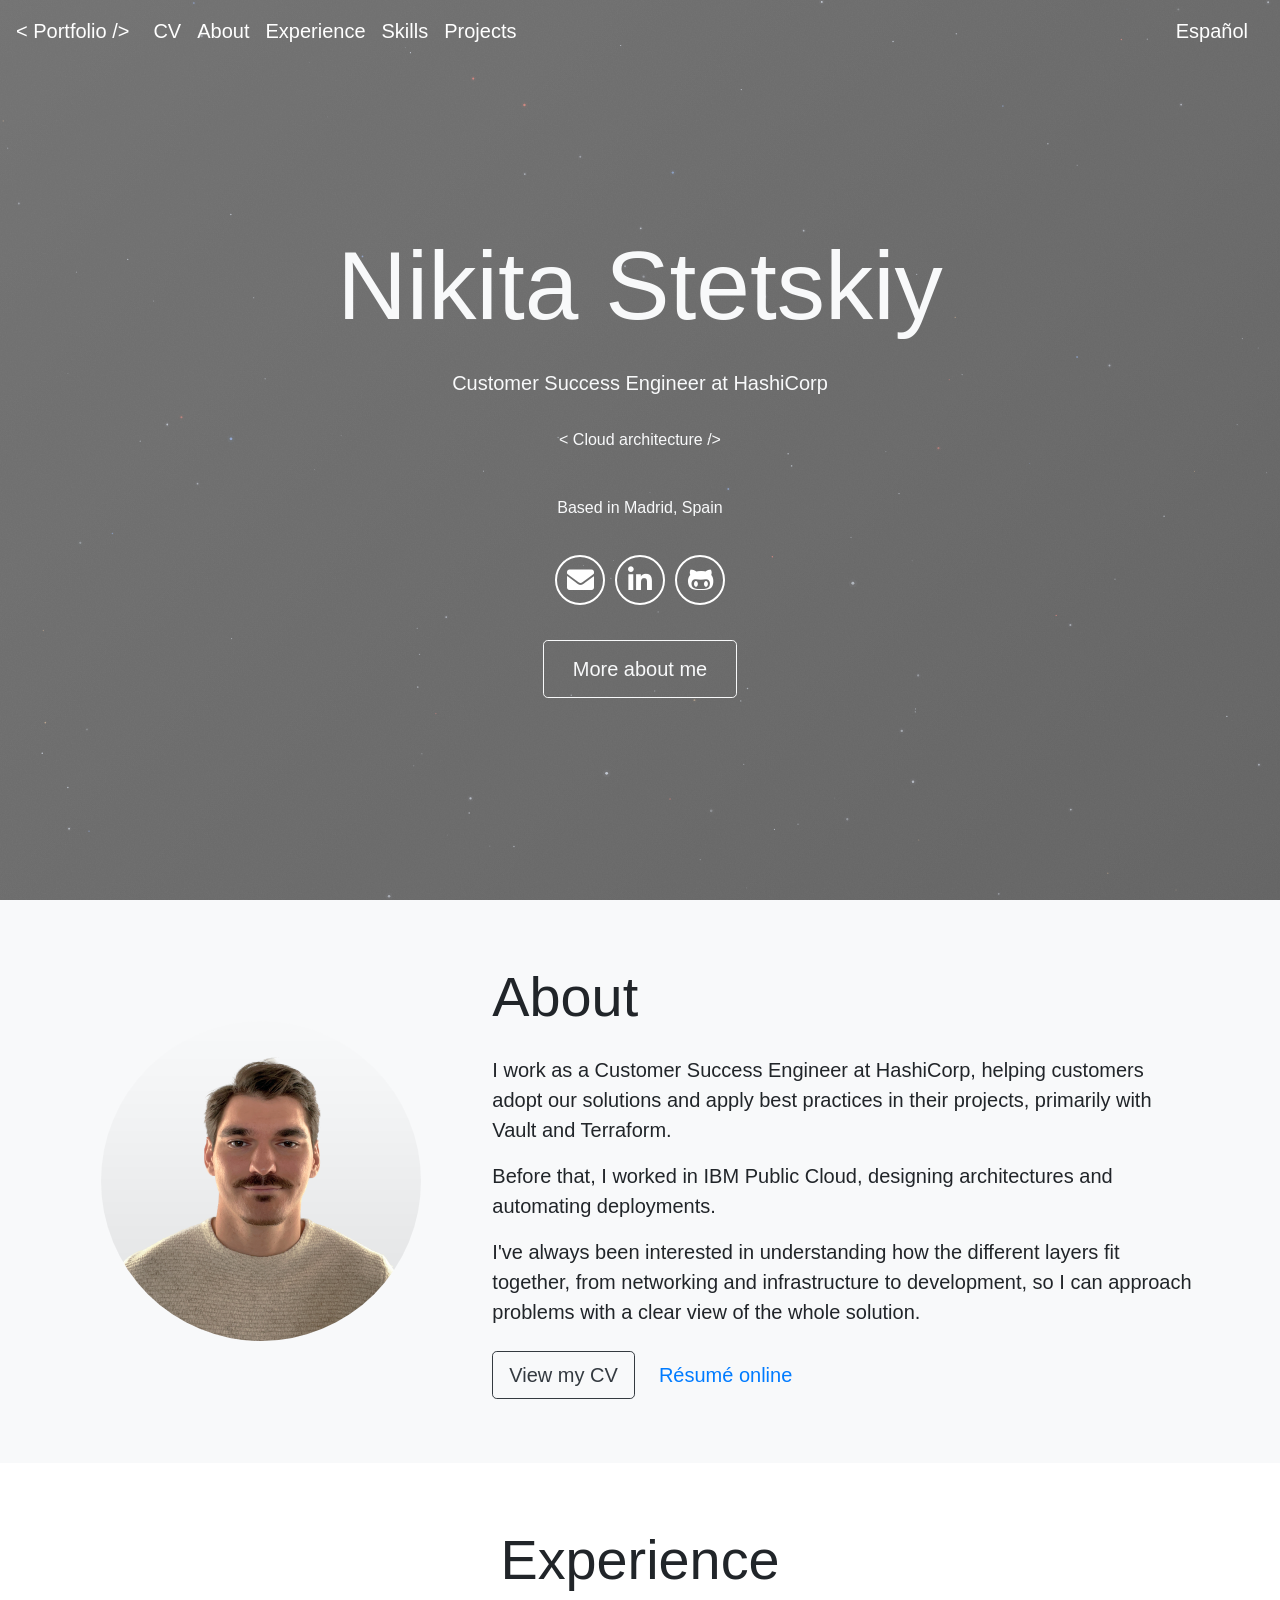
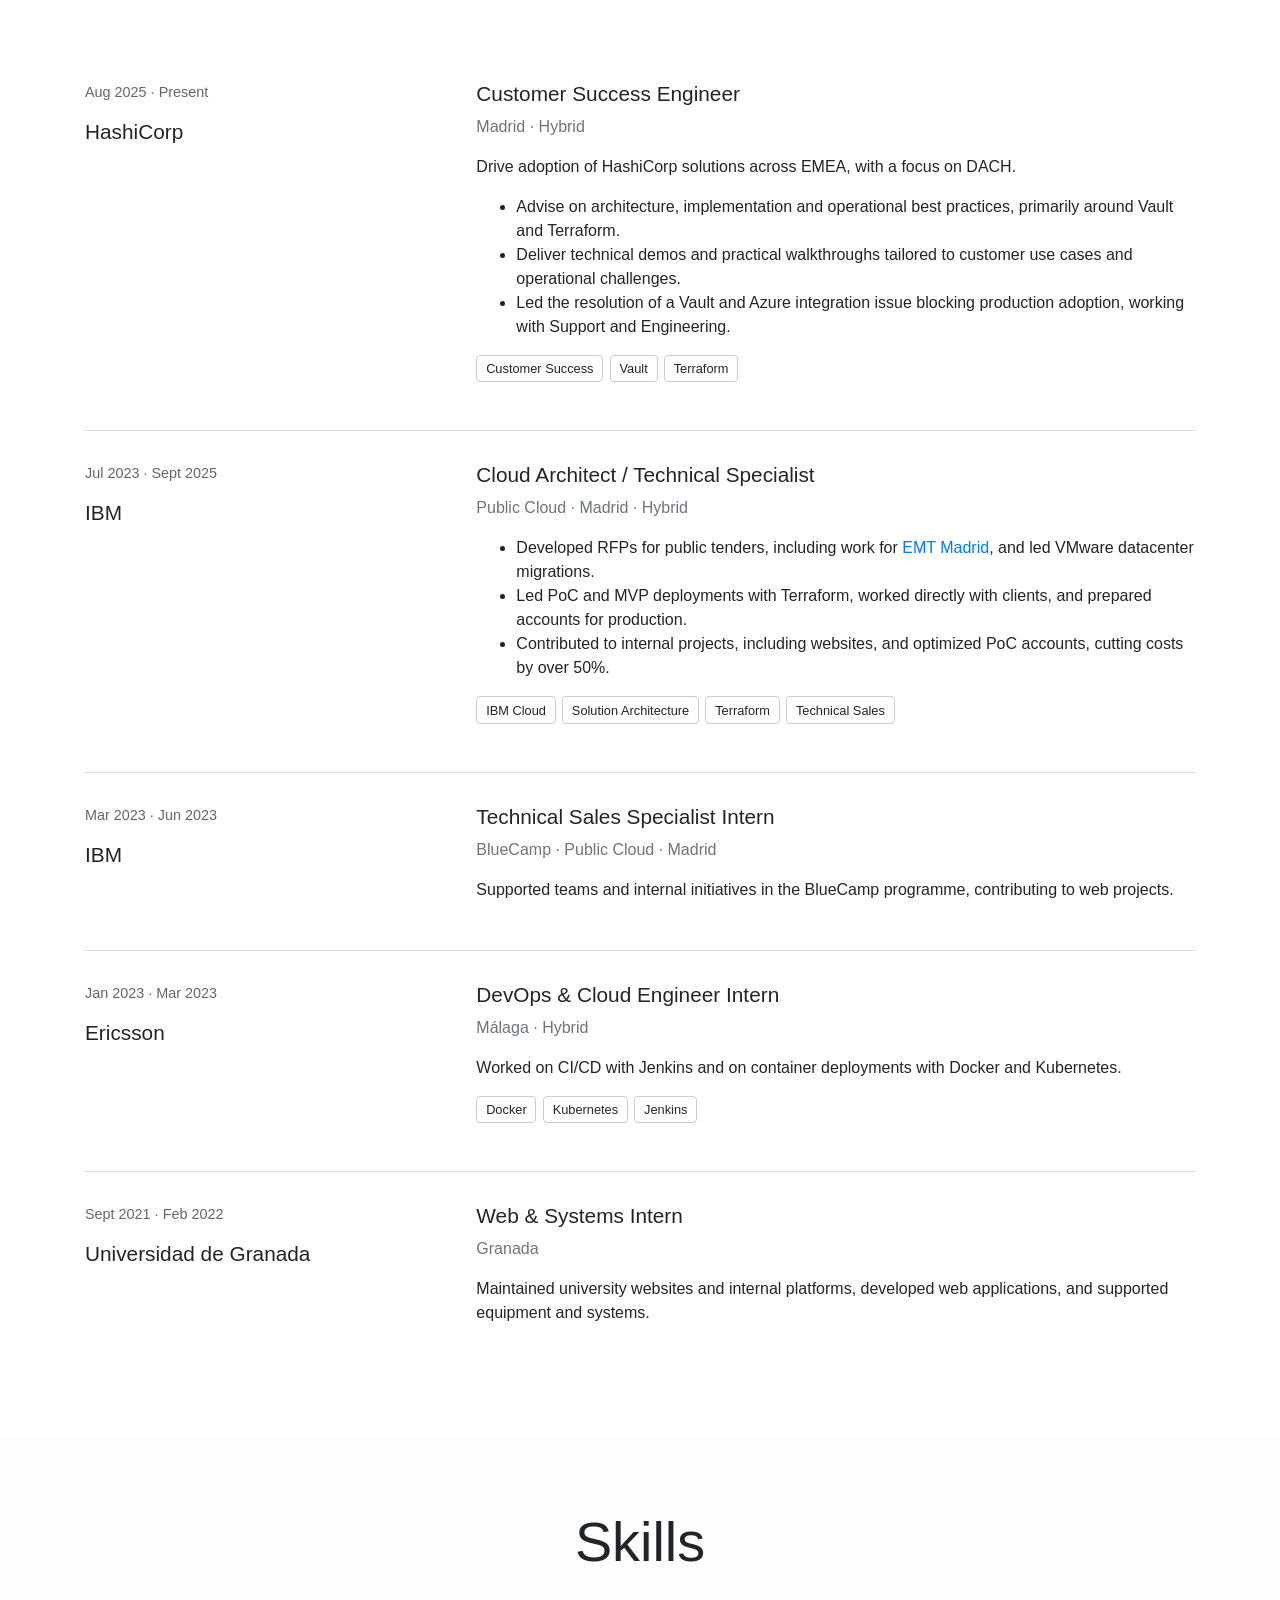
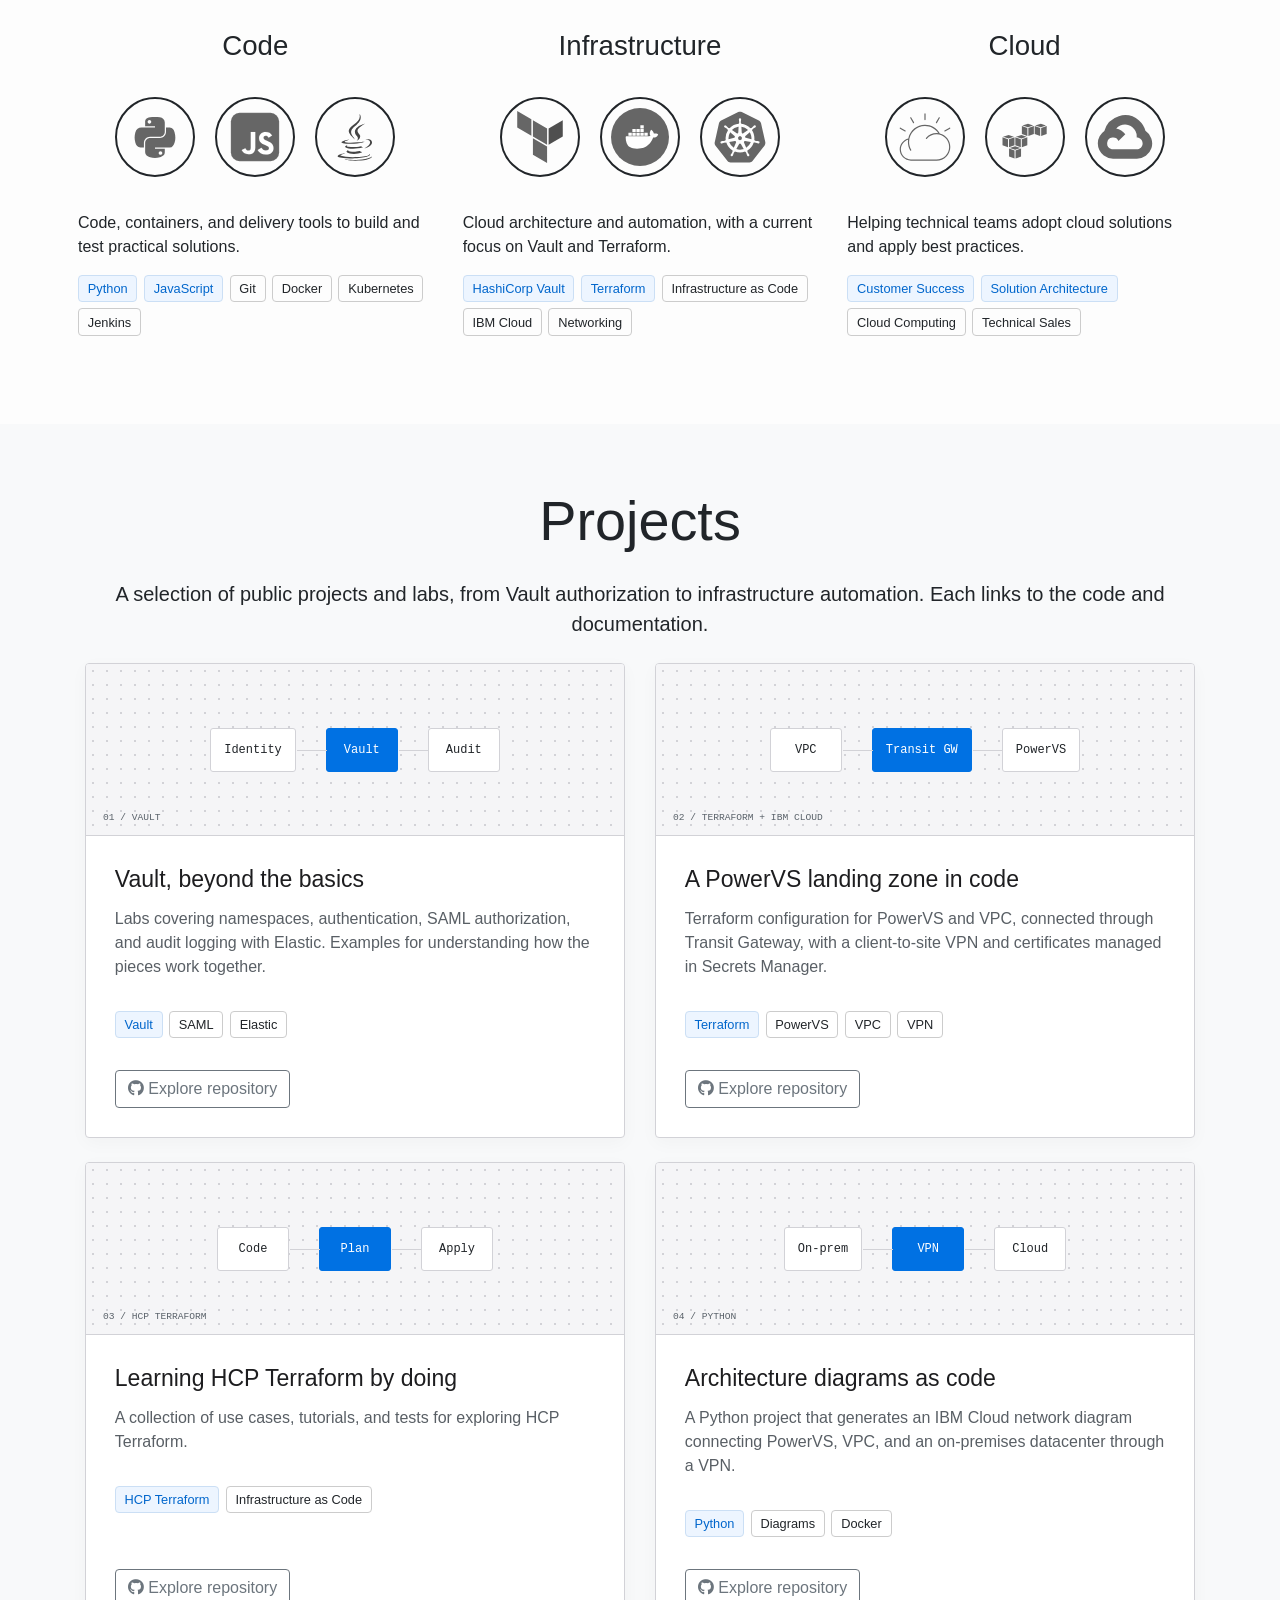
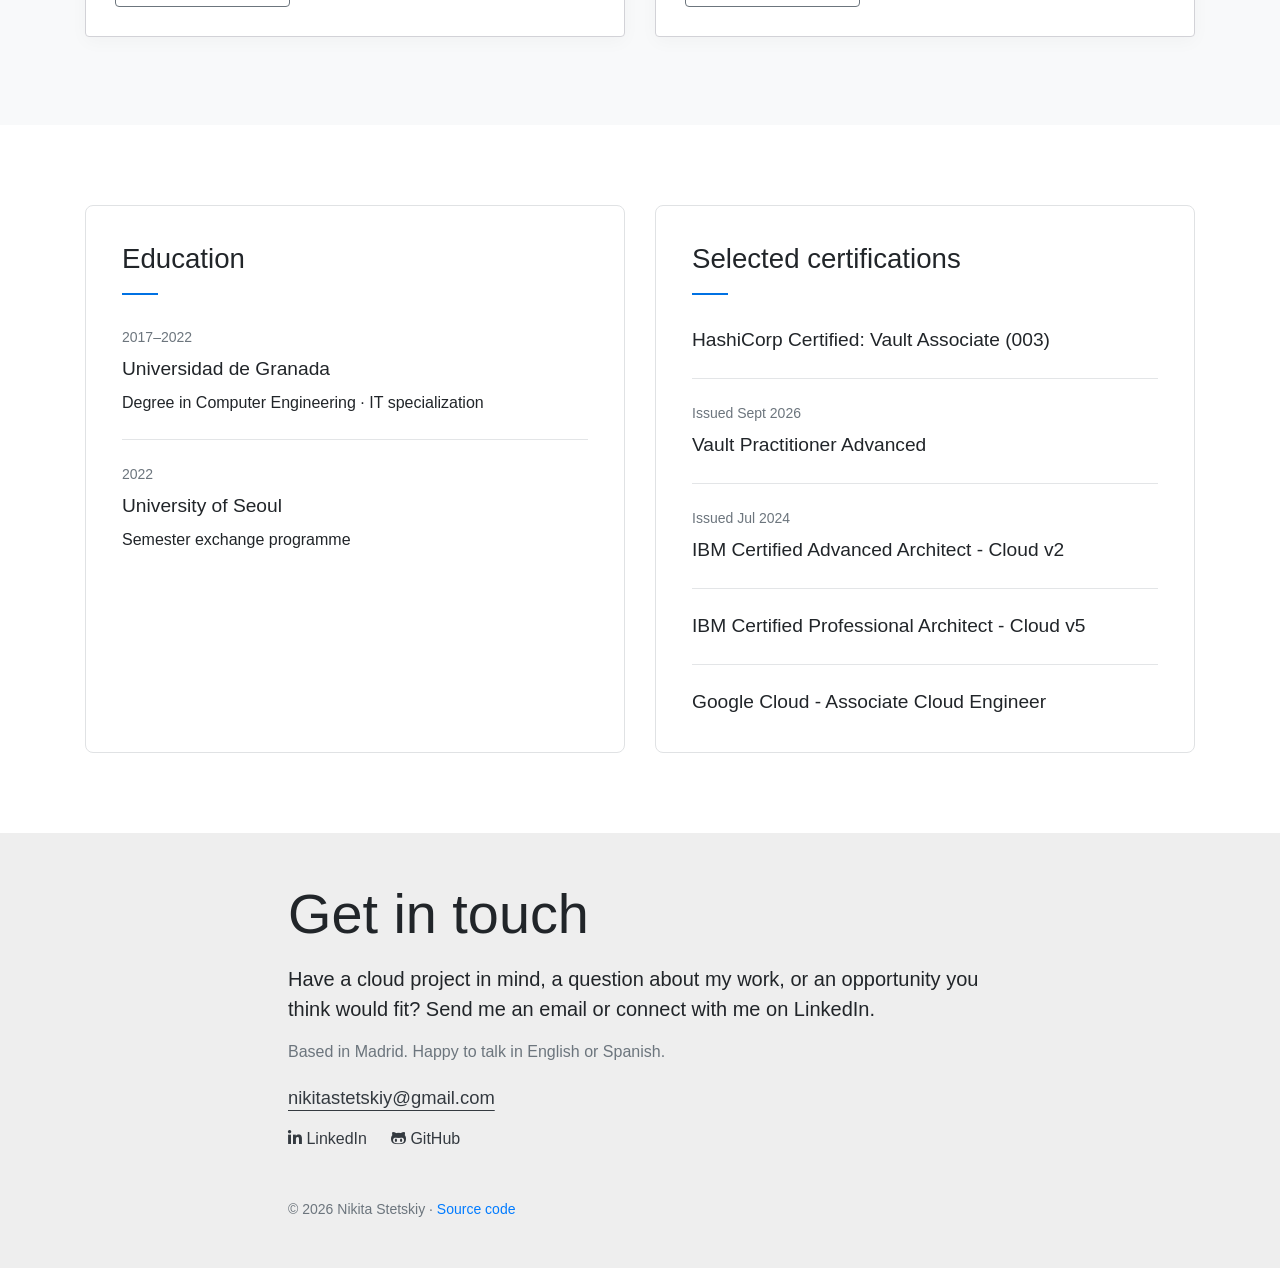
==== commit 77114740: "Publish portfolio from 908e6122e9e95ac7826094979d972670f1570fe4" ====
--- a/index.html
+++ b/index.html
@@ -24,13 +24,13 @@
     <meta name="twitter:title" content="Nikita Stetskiy | Customer Success Engineer at HashiCorp" />
     <meta name="twitter:description" content="Nikita Stetskiy, Customer Success Engineer at HashiCorp. Cloud architecture, Vault, Terraform and practical infrastructure projects. Madrid, EMEA and DACH." />
     <script type="application/ld+json">{"@context":"https://schema.org","@type":"ProfilePage","url":"https://nikitastetskiy.github.io/","inLanguage":"en","mainEntity":{"@type":"Person","name":"Nikita Stetskiy","url":"https://nikitastetskiy.github.io/","jobTitle":"Customer Success Engineer","worksFor":{"@type":"Organization","name":"HashiCorp"},"sameAs":["https://www.linkedin.com/in/nikitastetskiy/","https://github.com/nikitastetskiy"],"knowsAbout":["Cloud Computing","HashiCorp Vault","Terraform","Customer Success","Infrastructure as Code"]}}</script>
-    <script type="module" crossorigin src="/assets/index-Ce-5NODy.js"></script>
-    <link rel="stylesheet" crossorigin href="/assets/index-pHZlGKvf.css">
+    <script type="module" crossorigin src="/assets/index-BwCnBbuh.js"></script>
+    <link rel="stylesheet" crossorigin href="/assets/index-xpUy6i-y.css">
   </head>
   <body>
     <noscript
       ><style>.navbar-toggler{display:none!important}.navbar-collapse{display:block!important}.navbar{background:#eaedef!important;position:static!important}.navbar .brand,.navbar .nav-link{color:#343a40!important}</style></noscript
     >
-    <div id="root"><a class="skip-link" href="#main">Skip to content</a><header><nav class="navbar navbar-expand-lg navbar-light fixed-top navbar-transparent" aria-label="Main navigation"><a class="navbar-brand brand" href="/#home">&lt; Portfolio /&gt;</a><button class="navbar-toggler toggler" type="button" aria-expanded="false" aria-controls="site-navigation" aria-label="Menu"><span class="navbar-toggler-icon"></span></button><div id="site-navigation" class="collapse navbar-collapse "><div class="navbar-nav mr-auto"><a class="nav-link lead" href="/resume.pdf" target="_blank" rel="noopener noreferrer">CV</a><a class="nav-link lead" href="#aboutme">About</a><a class="nav-link lead" href="#experience">Experience</a><a class="nav-link lead" href="#skills">Skills</a><a class="nav-link lead" href="#projects">Projects</a></div><a class="nav-link lead language-link" href="/es/" lang="es" hrefLang="es">Español</a></div></nav></header><main id="main" tabindex="-1"><section id="home" aria-labelledby="hero-name" class="jumbotron jumbotron-fluid title text-light min-vh-100 d-flex align-content-center align-items-center flex-wrap m-0"><canvas class="starfield" aria-hidden="true"></canvas><div class="container text-center text-mix"><h1 id="hero-name" class="display-1">Nikita Stetskiy</h1><div class="p-3"><p class="lead typist mb-0">Customer Success Engineer<!-- --> <!-- -->at<!-- --> HashiCorp</p></div><div class="hero-tagline"><span class="sr-only">Cloud architecture. Infrastructure as Code. Vault &amp; Terraform. Turning ideas into working solutions</span><span aria-hidden="true">&lt; <!-- -->Cloud architecture<!-- --> /&gt;</span></div><p class="mt-3 mb-0">Based in Madrid, Spain</p><div class="header-icons"><a aria-label="Email me" href="mailto:nikitastetskiy@gmail.com"><i class="icon fa fa-envelope" aria-hidden="true"></i></a><a class="" href="https://www.linkedin.com/in/nikitastetskiy/" target="_blank" rel="noopener noreferrer"><span class="sr-only">LinkedIn</span><i class="icon fab fa-linkedin-in" aria-hidden="true"></i></a><a class="" href="https://github.com/nikitastetskiy" target="_blank" rel="noopener noreferrer"><span class="sr-only">GitHub</span><i class="icon fab fa-github-alt" aria-hidden="true"></i></a></div><a class="btn btn-outline-light btn-lg hero-about" href="#aboutme">More about me</a></div></section><section id="aboutme" class="jumbotron jumbotron-fluid m-0 bg-light"><div class="container"><div class="about-layout"><div class="about-portrait"><img class="border-secondary rounded-circle pic" src="/assets/profile-B7KHsYdh.png" alt="Nikita Stetskiy" width="500" height="500" loading="lazy"/></div><div class="about-copy"><h2 class="display-4 mb-4">About</h2><p class="lead">I work as a Customer Success Engineer at HashiCorp, helping customers adopt our solutions and apply best practices in their projects, primarily with Vault and Terraform.</p><p class="lead">Before that, I worked in IBM Public Cloud, designing architectures and automating deployments.</p><p class="lead">I&#x27;ve always been interested in understanding how the different layers fit together, from networking and infrastructure to development, so I can approach problems with a clear view of the whole solution.</p><p class="about-actions lead mt-4 mb-0"><a class="btn btn-outline-dark btn-lg" href="/resume.pdf" target="_blank" rel="noopener noreferrer">View my CV</a><a href="/resume/">Résumé online</a></p></div></div></div></section><section id="experience" class="jumbotron jumbotron-fluid m-0 bg-white"><div class="container"><h2 class="display-4 pb-5 text-center">Experience</h2><div class="experience-list"><article class="experience-entry"><div class="experience-meta"><p><time dateTime="2025-08">Aug 2025</time> ·<!-- --> <!-- -->Present</p><h3>HashiCorp</h3></div><div><h3>Customer Success Engineer</h3><p class="text-muted">Madrid · Hybrid</p><p>Drive adoption of HashiCorp solutions across EMEA, with a focus on DACH.</p><ul><li>Advise on architecture, implementation and operational best practices, primarily around Vault and Terraform.</li><li>Deliver technical demos and practical walkthroughs tailored to customer use cases and operational challenges.</li><li>Led the resolution of a Vault and Azure integration issue blocking production adoption, working with Support and Engineering.</li></ul><ul class="skill-tags"><li>Customer Success</li><li>Vault</li><li>Terraform</li></ul></div></article><article class="experience-entry"><div class="experience-meta"><p><time dateTime="2023-07">Jul 2023</time> ·<!-- --> <time dateTime="2025-09">Sept 2025</time></p><h3>IBM</h3></div><div><h3>Cloud Architect / Technical Specialist</h3><p class="text-muted">Public Cloud · Madrid · Hybrid</p><ul><li>Developed RFPs for public tenders, including work for <a class="" href="https://es.newsroom.ibm.com/announcements?item=122846" target="_blank" rel="noopener noreferrer">EMT Madrid</a>, and led VMware datacenter migrations.</li><li>Led PoC and MVP deployments with Terraform, worked directly with clients, and prepared accounts for production.</li><li>Contributed to internal projects, including websites, and optimized PoC accounts, cutting costs by over 50%.</li></ul><ul class="skill-tags"><li>IBM Cloud</li><li>Solution Architecture</li><li>Terraform</li><li>Technical Sales</li></ul></div></article><article class="experience-entry"><div class="experience-meta"><p><time dateTime="2023-03">Mar 2023</time> ·<!-- --> <time dateTime="2023-06">Jun 2023</time></p><h3>IBM</h3></div><div><h3>Technical Sales Specialist Intern</h3><p class="text-muted">BlueCamp · Public Cloud · Madrid</p><p>Supported teams and internal initiatives in the BlueCamp programme, contributing to web projects.</p></div></article><article class="experience-entry"><div class="experience-meta"><p><time dateTime="2023-01">Jan 2023</time> ·<!-- --> <time dateTime="2023-03">Mar 2023</time></p><h3>Ericsson</h3></div><div><h3>DevOps &amp; Cloud Engineer Intern</h3><p class="text-muted">Málaga · Hybrid</p><p>Worked on CI/CD with Jenkins and on container deployments with Docker and Kubernetes.</p><ul class="skill-tags"><li>Docker</li><li>Kubernetes</li><li>Jenkins</li></ul></div></article><article class="experience-entry"><div class="experience-meta"><p><time dateTime="2021-09">Sept 2021</time> ·<!-- --> <time dateTime="2022-02">Feb 2022</time></p><h3>Universidad de Granada</h3></div><div><h3>Web &amp; Systems Intern</h3><p class="text-muted">Granada</p><p>Maintained university websites and internal platforms, developed web applications, and supported equipment and systems.</p></div></article></div></div></section><section id="skills" class="jumbotron jumbotron-fluid m-0"><div class="container p-2"><h2 class="display-4 pb-4 text-center">Skills</h2><div class="row skills-grid"><div class="col-md-4 skill-group"><div class="tech text-center"><h3 class="pb-3">Code</h3><div class="icons"><img src="data:image/svg+xml,%3c?xml%20version=&#x27;1.0&#x27;%20encoding=&#x27;utf-8&#x27;?%3e%3c!DOCTYPE%20svg%20PUBLIC%20&#x27;-//W3C//DTD%20SVG%201.1//EN&#x27;%20&#x27;http://www.w3.org/Graphics/SVG/1.1/DTD/svg11.dtd&#x27;%3e%3c!--%20Uploaded%20to:%20SVG%20Repo,%20www.svgrepo.com,%20Generator:%20SVG%20Repo%20Mixer%20Tools%20--%3e%3csvg%20width=&#x27;800px&#x27;%20height=&#x27;800px&#x27;%20viewBox=&#x27;0%200%2032%2032&#x27;%20version=&#x27;1.1&#x27;%20xmlns=&#x27;http://www.w3.org/2000/svg&#x27;%20xmlns:xlink=&#x27;http://www.w3.org/1999/xlink&#x27;%3e%3cpath%20fill=&#x27;%23666666&#x27;%20d=&#x27;M13.275%2015.88h5.417c1.508%200%202.712-1.241%202.712-2.756v-5.164c0-1.47-1.24-2.574-2.712-2.819-0.932-0.155-1.898-0.226-2.825-0.221s-1.813%200.083-2.592%200.221c-2.295%200.405-2.712%201.254-2.712%202.819v2.067h5.423v0.689h-7.459c-1.576%200-2.956%200.947-3.388%202.75-0.498%202.066-0.52%203.355%200%205.512%200.385%201.606%201.306%202.75%202.882%202.75h1.865v-2.478c0-1.79%201.549-3.369%203.388-3.369zM12.933%208.649c-0.562%200-1.018-0.461-1.018-1.030%200-0.572%200.455-1.037%201.018-1.037%200.56%200%201.018%200.465%201.018%201.037%200%200.57-0.457%201.030-1.018%201.030zM26.826%2013.465c-0.389-1.569-1.133-2.75-2.712-2.75h-2.035v2.408c0%201.867-1.583%203.439-3.388%203.439h-5.417c-1.484%200-2.712%201.27-2.712%202.756v5.164c0%201.47%201.278%202.334%202.712%202.756%201.717%200.505%203.363%200.596%205.417%200%201.365-0.395%202.712-1.191%202.712-2.756v-2.067h-5.417v-0.689h8.129c1.576%200%202.163-1.099%202.712-2.75%200.566-1.699%200.542-3.332%200-5.512zM19.033%2023.794c0.562%200%201.018%200.461%201.018%201.030%200%200.572-0.456%201.037-1.018%201.037-0.56%200-1.018-0.465-1.018-1.037%200-0.57%200.457-1.030%201.018-1.030z&#x27;%3e%3c/path%3e%3c/svg%3e" alt="Python" title="Python" width="60" height="60" loading="lazy"/></div><div class="icons"><img src="data:image/svg+xml,%3csvg%20xmlns=&#x27;http://www.w3.org/2000/svg&#x27;%20aria-label=&#x27;JavaScript&#x27;%20role=&#x27;img&#x27;%20viewBox=&#x27;-51.2%20-51.2%20614.40%20614.40&#x27;%20fill=&#x27;%23ffffff&#x27;%20stroke=&#x27;%23ffffff&#x27;%3e%3cg%20id=&#x27;SVGRepo_bgCarrier&#x27;%20stroke-width=&#x27;0&#x27;%3e%3c/g%3e%3cg%20id=&#x27;SVGRepo_tracerCarrier&#x27;%20stroke-linecap=&#x27;round&#x27;%20stroke-linejoin=&#x27;round&#x27;%3e%3c/g%3e%3cg%20id=&#x27;SVGRepo_iconCarrier&#x27;%3e%3crect%20width=&#x27;512&#x27;%20height=&#x27;512&#x27;%20rx=&#x27;15%25&#x27;%20fill=&#x27;%23666666&#x27;%3e%3c/rect%3e%3cpath%20d=&#x27;M324%20370c10%2017%2024%2029%2047%2029c20%200%2033-10%2033%20-24c0-16%20-13%20-22%20-35%20-32l-12-5c-35-15%20-58%20-33%20-58%20-72c0-36%2027%20-64%2070%20-64c31%200%2053%2011%2068%2039l-37%2024c-8-15%20-17%20-21%20-31%20-21c-14%200-23%209%20-23%2021c0%2014%209%2020%2030%2029l12%205c41%2018%2064%2035%2064%2076c0%2043-34%2067%20-80%2067c-45%200-74%20-21%20-88%20-49zm-170%204c8%2013%2014%2025%2031%2025c16%200%2026-6%2026%20-30V203h48v164c0%2050-29%2072%20-72%2072c-39%200-61%20-20%20-72%20-44z&#x27;%3e%3c/path%3e%3c/g%3e%3c/svg%3e" alt="JavaScript" title="JavaScript" width="60" height="60" loading="lazy"/></div><div class="icons"><img src="data:image/svg+xml,%3c?xml%20version=&#x27;1.0&#x27;%20encoding=&#x27;utf-8&#x27;?%3e%3c!DOCTYPE%20svg%20PUBLIC%20&#x27;-//W3C//DTD%20SVG%201.1//EN&#x27;%20&#x27;http://www.w3.org/Graphics/SVG/1.1/DTD/svg11.dtd&#x27;%3e%3c!--%20Uploaded%20to:%20SVG%20Repo,%20www.svgrepo.com,%20Generator:%20SVG%20Repo%20Mixer%20Tools%20--%3e%3csvg%20width=&#x27;800px&#x27;%20height=&#x27;800px&#x27;%20viewBox=&#x27;0%200%2032%2032&#x27;%20version=&#x27;1.1&#x27;%20xmlns=&#x27;http://www.w3.org/2000/svg&#x27;%20xmlns:xlink=&#x27;http://www.w3.org/1999/xlink&#x27;%3e%3cpath%20fill=&#x27;%23444444&#x27;%20d=&#x27;M12.557%2023.22c0%200-0.982%200.571%200.699%200.765%202.037%200.232%203.079%200.199%205.324-0.226%200%200%200.59%200.37%201.415%200.691-5.033%202.157-11.39-0.125-7.437-1.23zM11.942%2020.405c0%200-1.102%200.816%200.581%200.99%202.176%200.224%203.895%200.243%206.869-0.33%200%200%200.411%200.417%201.058%200.645-6.085%201.779-12.863%200.14-8.508-1.305zM17.127%2015.63c1.24%201.428-0.326%202.713-0.326%202.713s3.149-1.625%201.703-3.661c-1.351-1.898-2.386-2.841%203.221-6.093%200%200-8.801%202.198-4.598%207.042zM23.783%2025.302c0%200%200.727%200.599-0.801%201.062-2.905%200.88-12.091%201.146-14.643%200.035-0.917-0.399%200.803-0.953%201.344-1.069%200.564-0.122%200.887-0.1%200.887-0.1-1.020-0.719-6.594%201.411-2.831%202.021%2010.262%201.664%2018.706-0.749%2016.044-1.95zM13.029%2017.489c0%200-4.673%201.11-1.655%201.513%201.274%200.171%203.814%200.132%206.181-0.066%201.934-0.163%203.876-0.51%203.876-0.51s-0.682%200.292-1.175%200.629c-4.745%201.248-13.911%200.667-11.272-0.609%202.232-1.079%204.046-0.956%204.046-0.956zM21.412%2022.174c4.824-2.506%202.593-4.915%201.037-4.591-0.382%200.079-0.552%200.148-0.552%200.148s0.142-0.222%200.412-0.318c3.079-1.083%205.448%203.193-0.994%204.887-0%200%200.075-0.067%200.097-0.126zM18.503%203.337c0%200%202.671%202.672-2.534%206.781-4.174%203.296-0.952%205.176-0.002%207.323-2.436-2.198-4.224-4.133-3.025-5.934%201.761-2.644%206.638-3.925%205.56-8.17zM13.503%2028.966c4.63%200.296%2011.74-0.164%2011.908-2.355%200%200-0.324%200.831-3.826%201.49-3.952%200.744-8.826%200.657-11.716%200.18%200%200%200.592%200.49%203.635%200.685z&#x27;%3e%3c/path%3e%3c/svg%3e" alt="Java" title="Java" width="60" height="60" loading="lazy"/></div></div><p>Code, containers, and delivery tools to build and test practical solutions.</p><ul class="skill-tags"><li class="tag-highlight">Python</li><li class="tag-highlight">JavaScript</li><li>Git</li><li>Docker</li><li>Kubernetes</li><li>Jenkins</li></ul></div><div class="col-md-4 skill-group"><div class="tech text-center"><h3 class="pb-3">Infrastructure</h3><div class="icons"><img src="data:image/svg+xml,%3csvg%20width=&#x27;180px&#x27;%20height=&#x27;180px&#x27;%20viewBox=&#x27;-34.96%20-17.505%20325.92%20325.92&#x27;%20version=&#x27;1.1&#x27;%20xmlns=&#x27;http://www.w3.org/2000/svg&#x27;%20xmlns:xlink=&#x27;http://www.w3.org/1999/xlink&#x27;%20preserveAspectRatio=&#x27;xMidYMid&#x27;%20fill=&#x27;%23000000&#x27;%3e%3cg%20id=&#x27;SVGRepo_bgCarrier&#x27;%20stroke-width=&#x27;0&#x27;%3e%3c/g%3e%3cg%20id=&#x27;SVGRepo_tracerCarrier&#x27;%20stroke-linecap=&#x27;round&#x27;%20stroke-linejoin=&#x27;round&#x27;%3e%3c/g%3e%3cg%20id=&#x27;SVGRepo_iconCarrier&#x27;%3e%3cg%3e%3cpolygon%20fill=&#x27;%234f4f4f&#x27;%20points=&#x27;176.485057%20188.994162%20256.000302%20143.127442%20256.000302%2051.2485453%20176.485057%2097.2122358&#x27;%3e%3c/polygon%3e%3cpath%20d=&#x27;M88.2425283,51.2485453%20L167.757774,97.2122358%20L167.757774,188.994162%20L88.2425283,143.078957%20M0,91.8304113%20L79.5152453,137.745617%20L79.5152453,45.9152057%20L0,0%20M88.2425283,244.994228%20L167.757774,290.909434%20L167.757774,199.079023%20L88.2425283,153.163817&#x27;%20fill=&#x27;%23666666&#x27;%3e%3c/path%3e%3c/g%3e%3c/g%3e%3c/svg%3e" alt="Terraform" title="Terraform" width="60" height="60" loading="lazy"/></div><div class="icons"><img src="data:image/svg+xml,%3c?xml%20version=&#x27;1.0&#x27;%20encoding=&#x27;utf-8&#x27;?%3e%3c!--%20Uploaded%20to:%20SVG%20Repo,%20www.svgrepo.com,%20Generator:%20SVG%20Repo%20Mixer%20Tools%20--%3e%3csvg%20width=&#x27;800px&#x27;%20height=&#x27;800px&#x27;%20viewBox=&#x27;0%200%201024%201024&#x27;%20xmlns=&#x27;http://www.w3.org/2000/svg&#x27;%3e%3ccircle%20cx=&#x27;512&#x27;%20cy=&#x27;512&#x27;%20r=&#x27;512&#x27;%20style=&#x27;fill:%23666666&#x27;/%3e%3cpath%20d=&#x27;M827.3%20461.5c-1.6-1.3-16.1-12.2-46.7-12.2-8.1%200-16.2.6-24.2%202.1-5.9-40.7-39.5-60.5-41-61.4l-8.2-4.8-5.4%207.8c-6.8%2010.5-11.7%2022-14.6%2034.2-5.5%2023.2-2.2%2045%209.6%2063.6-14.2%207.9-37.1%209.9-41.7%2010H277c-9.9%200-17.9%208-17.9%2017.9-.4%2033.1%205.2%2066%2016.5%2097.1%2013%2034.2%2032.4%2059.3%2057.6%2074.7%2028.2%2017.3%2074.1%2027.2%20126.2%2027.2%2023.5.1%2047-2.1%2070.1-6.4%2032.1-5.9%2063-17.1%2091.4-33.2%2023.4-13.6%2044.5-30.8%2062.4-51.1%2029.9-33.9%2047.8-71.7%2061.1-105.2h5.3c32.8%200%2053-13.1%2064.1-24.1%207.4-7%2013.2-15.5%2016.9-25l2.3-6.9-5.7-4.3zM312%20489.9h50.7c2.4%200%204.4-2%204.4-4.4v-45.1c0-2.4-2-4.4-4.4-4.5H312c-2.4%200-4.4%202-4.4%204.4v45.2c0%202.5%202%204.4%204.4%204.4m69.9%200h50.7c2.4%200%204.4-2%204.4-4.4v-45.1c0-2.4-2-4.4-4.4-4.5h-50.7c-2.5%200-4.5%202-4.5%204.5v45.1c0%202.5%202%204.4%204.5%204.4m70.8.1h50.7c2.4%200%204.4-2%204.4-4.4v-45.1c0-2.4-2-4.4-4.4-4.5h-50.7c-2.4%200-4.4%202-4.4%204.4v45.2c0%202.4%202%204.3%204.4%204.4m70.1%200h50.7c2.4%200%204.4-2%204.5-4.4v-45.1c0-2.5-2-4.5-4.5-4.5h-50.7c-2.4%200-4.4%202-4.4%204.4v45.2c0%202.4%201.9%204.4%204.4%204.4m-141-65h50.7c2.4%200%204.4-2%204.4-4.5v-45.1c0-2.4-2-4.4-4.4-4.4h-50.7c-2.5%200-4.4%202-4.5%204.4v45.1c.1%202.5%202.1%204.5%204.5%204.5m70.9%200h50.7c2.4%200%204.4-2%204.4-4.5v-45.1c0-2.4-2-4.4-4.4-4.4h-50.7c-2.4%200-4.4%202-4.4%204.4v45.1c0%202.5%202%204.5%204.4%204.5m70.1%200h50.7c2.5%200%204.4-2%204.5-4.5v-45.1c0-2.5-2-4.4-4.5-4.4h-50.7c-2.4%200-4.4%202-4.4%204.4v45.1c0%202.5%201.9%204.5%204.4%204.5m0-64.9h50.7c2.5%200%204.5-2%204.5-4.5v-45.2c0-2.4-2-4.4-4.5-4.4h-50.7c-2.4%200-4.4%202-4.4%204.4v45.2c0%202.5%201.9%204.5%204.4%204.5M593.4%20490h50.7c2.4%200%204.4-2%204.4-4.4v-45.1c0-2.5-2-4.4-4.4-4.5h-50.7c-2.4%200-4.4%202-4.4%204.4v45.2c0%202.4%202%204.4%204.4%204.4&#x27;%20style=&#x27;fill:%23fff&#x27;/%3e%3c/svg%3e" alt="Docker" title="Docker" width="60" height="60" loading="lazy"/></div><div class="icons"><img src="data:image/svg+xml,%3c?xml%20version=&#x27;1.0&#x27;%20encoding=&#x27;utf-8&#x27;?%3e%3c!--%20Uploaded%20to:%20SVG%20Repo,%20www.svgrepo.com,%20Generator:%20SVG%20Repo%20Mixer%20Tools%20--%3e%3csvg%20width=&#x27;800px&#x27;%20height=&#x27;800px&#x27;%20viewBox=&#x27;0%200%2016%2016&#x27;%20xmlns=&#x27;http://www.w3.org/2000/svg&#x27;%20fill=&#x27;none&#x27;%3e%3cpath%20fill=&#x27;%23666666&#x27;%20fill-rule=&#x27;evenodd&#x27;%20d=&#x27;M5.374%2015c-.335%200-.66-.153-.874-.431l-3.254-4.172a1.15%201.15%200%2001-.214-.978l1.165-5.207c.074-.345.298-.623.605-.776l4.715-2.32c.15-.078.317-.116.485-.116.168%200%20.335.038.485.115L13.2%203.426c.308.153.532.432.606.777l1.165%205.207c.074.345%200%20.7-.214.978L11.5%2014.566c-.214.268-.54.434-.875.434h-5.25zm7.718-5.835l.031.008a.308.308%200%2001.26.371.306.306%200%2001-.396.223h-.004l-.003-.001-.003-.001-.03-.007-.05-.01a2.548%202.548%200%2001-.274-.106%202.87%202.87%200%2000-.533-.156.242.242%200%2000-.171.063%204.76%204.76%200%2000-.131-.023%203.972%203.972%200%2001-1.764%202.212c.015.042.032.083.051.123a.239.239%200%2000-.023.18c.074.17.165.332.271.484.06.078.114.16.164.244l.028.057.012.025a.306.306%200%2001-.381.44.307.307%200%2001-.172-.18%202.608%202.608%200%2000-.01-.02l-.028-.058a2.545%202.545%200%2001-.089-.28%202.835%202.835%200%2000-.21-.512.242.242%200%2000-.156-.095%205.926%205.926%200%2001-.03-.053l-.035-.064a3.97%203.97%200%2001-2.824-.007l-.069.125a.249.249%200%2000-.132.064c-.104.17-.184.355-.237.548a2.525%202.525%200%2001-.088.28l-.025.05-.013.027v.001a.307.307%200%2011-.553-.261l.014-.03.026-.052c.05-.085.104-.166.164-.244.108-.156.2-.322.277-.496a.302.302%200%2000-.028-.173l.056-.133A3.972%203.972%200%20014.22%209.532l-.134.023a.34.34%200%2000-.176-.062%202.872%202.872%200%2000-.533.156c-.09.04-.181.075-.274.105l-.05.011-.03.007H3.02l-.002.002h-.005a.308.308%200%2001-.397-.349.306.306%200%2001.261-.245l.004-.001h.003l.006-.002c.024-.006.054-.014.076-.018.097-.013.195-.021.293-.023.186-.013.37-.043.549-.09a.422.422%200%2000.131-.133l.128-.037a3.938%203.938%200%2001.624-2.752l-.097-.087a.338.338%200%2000-.062-.176%202.854%202.854%200%2000-.455-.319%202.557%202.557%200%2001-.254-.148%201.129%201.129%200%2001-.063-.05l-.004-.004a.323.323%200%2001-.076-.45.295.295%200%2001.244-.107.365.365%200%2001.213.08l.022.017c.016.013.034.026.046.037.071.067.139.139.202.213.125.137.263.262.412.372.056.03.121.036.182.018l.11.078a3.938%203.938%200%20012.552-1.224l.007-.129a.332.332%200%2000.1-.157%202.844%202.844%200%2000-.034-.554%202.555%202.555%200%2001-.042-.29v-.053-.025-.004-.004A.306.306%200%20018%202.82a.308.308%200%2001.306.337v.087a2.53%202.53%200%2001-.041.29%202.85%202.85%200%2000-.035.553.242.242%200%2000.1.153v.007l.007.13c.967.087%201.87.522%202.54%201.223l.116-.083a.34.34%200%2000.186-.02c.149-.11.287-.235.412-.373a2.53%202.53%200%2001.202-.213l.051-.04.017-.014a.308.308%200%2001.472.388.307.307%200%2001-.09.09c-.008.005-.017.012-.025.02l-.043.033a2.549%202.549%200%2001-.254.148%202.865%202.865%200%2000-.455.32.24.24%200%2000-.058.172%204.458%204.458%200%2001-.05.044l-.058.053c.542.806.769%201.783.637%202.745l.123.036c.031.056.077.101.132.132.18.048.364.078.55.09.097.003.195.01.292.024l.058.013zm-2.875-3.1l-1.308.925-.004-.002a.27.27%200%2001-.43-.205v-.001l-.091-1.598a3.183%203.183%200%20011.833.882zM7.754%207.818h.492l.306.381-.11.476L8%208.886l-.443-.213-.11-.475.307-.381zM7.29%205.24c.107-.024.216-.043.326-.056l-.09%201.6-.008.004a.268.268%200%2001-.293.256.27.27%200%2001-.135-.05l-.002.001-1.316-.93c.419-.41.945-.696%201.518-.825zM5.296%206.663l1.201%201.071-.001.007a.269.269%200%2001-.106.462l-.001.005-1.54.443a3.134%203.134%200%2001.447-1.988zm1.608%202.846l-.612%201.474a3.16%203.16%200%2001-1.27-1.586L6.6%209.13l.003.003a.265.265%200%2001.18.029.27.27%200%2001.117.341l.004.006zm1.806%201.896c-.572.13-1.17.1-1.726-.088l.777-1.4h.001a.27.27%200%2001.475-.001h.006l.779%201.402a3.286%203.286%200%2001-.312.087zm1.004-.416L9.096%209.5l.001-.003a.269.269%200%2001.296-.37l.003-.004%201.593.269a3.147%203.147%200%2001-1.275%201.597zm1.442-2.343L9.61%208.201l-.002-.006a.27.27%200%2001-.185-.343.27.27%200%2001.08-.12L9.5%207.73l1.195-1.067c.366.594.527%201.29.46%201.983z&#x27;%20clip-rule=&#x27;evenodd&#x27;/%3e%3c/svg%3e" alt="Kubernetes" title="Kubernetes" width="60" height="60" loading="lazy"/></div></div><p>Cloud architecture and automation, with a current focus on Vault and Terraform.</p><ul class="skill-tags"><li class="tag-highlight">HashiCorp Vault</li><li class="tag-highlight">Terraform</li><li>Infrastructure as Code</li><li>IBM Cloud</li><li>Networking</li></ul></div><div class="col-md-4 skill-group"><div class="tech text-center"><h3 class="pb-3">Cloud</h3><div class="icons"><img src="data:image/svg+xml,%3csvg%20fill=&#x27;%23666666&#x27;%20version=&#x27;1.1&#x27;%20id=&#x27;Layer_1&#x27;%20xmlns=&#x27;http://www.w3.org/2000/svg&#x27;%20xmlns:xlink=&#x27;http://www.w3.org/1999/xlink&#x27;%20viewBox=&#x27;-1.6%20-1.6%2035.20%2035.20&#x27;%20xml:space=&#x27;preserve&#x27;%20stroke=&#x27;%23666666&#x27;%20stroke-width=&#x27;0.00032&#x27;%20transform=&#x27;rotate(0)&#x27;%3e%3cg%20id=&#x27;SVGRepo_bgCarrier&#x27;%20stroke-width=&#x27;0&#x27;%3e%3c/g%3e%3cg%20id=&#x27;SVGRepo_tracerCarrier&#x27;%20stroke-linecap=&#x27;round&#x27;%20stroke-linejoin=&#x27;round&#x27;%3e%3c/g%3e%3cg%20id=&#x27;SVGRepo_iconCarrier&#x27;%3e%3cpath%20id=&#x27;ibm--cloud_1_&#x27;%20d=&#x27;M23,30.36H7.5c-3.783,0-6.86-3.078-6.86-6.86c0-3.156,2.184-5.922,5.228-6.665%20C6.866,12.159,11.03,8.64,16,8.64c3.727,0,7.169,2.007,9.011,5.244c3.642,0.903,6.35,4.199,6.35,8.116%20C31.36,26.609,27.609,30.36,23,30.36z%20M5.732,17.618C3.169,18.388,1.36,20.782,1.36,23.5c0,3.386,2.754,6.14,6.14,6.14H23%20c4.213,0,7.64-3.427,7.64-7.64s-3.427-7.64-7.64-7.64c-2.27,0-4.406,0.999-5.863,2.741c-0.128,0.154-0.355,0.172-0.507,0.046%20c-0.152-0.128-0.173-0.355-0.045-0.507c1.594-1.906,3.932-2.999,6.416-2.999c0.358,0,0.711,0.022,1.058,0.066%20C22.282,11.008,19.258,9.36,16,9.36c-5.315,0-9.64,4.325-9.64,9.64c0,1.691,0.445,3.356,1.286,4.813%20c0.099,0.172,0.04,0.393-0.132,0.491c-0.174,0.101-0.393,0.042-0.492-0.132C6.118,22.606,5.64,20.818,5.64,19%20C5.64,18.531,5.671,18.07,5.732,17.618z%20M28.027,12.735c-0.124,0-0.245-0.064-0.312-0.18c-0.1-0.172-0.041-0.393,0.132-0.492%20l2.973-1.716c0.172-0.097,0.393-0.041,0.491,0.132c0.1,0.172,0.041,0.393-0.132,0.492l-2.973,1.716%20C28.15,12.72,28.089,12.735,28.027,12.735z%20M3.972,12.735c-0.061,0-0.123-0.015-0.18-0.048L0.82,10.972%20c-0.172-0.1-0.231-0.32-0.132-0.492c0.1-0.171,0.318-0.232,0.492-0.132l2.973,1.716c0.172,0.1,0.231,0.32,0.132,0.492%20C4.218,12.671,4.097,12.735,3.972,12.735z%20M9.057,7.653c-0.125,0-0.246-0.064-0.312-0.18L7.028,4.5%20C6.929,4.328,6.988,4.108,7.16,4.009c0.172-0.101,0.393-0.04,0.492,0.131l1.716,2.973c0.099,0.172,0.04,0.393-0.132,0.492%20C9.18,7.638,9.118,7.653,9.057,7.653z%20M22.943,7.653c-0.062,0-0.123-0.015-0.18-0.048c-0.173-0.1-0.231-0.32-0.132-0.492%20l1.716-2.973c0.1-0.172,0.321-0.229,0.491-0.132c0.173,0.1,0.231,0.32,0.132,0.492l-1.716,2.973%20C23.188,7.588,23.067,7.653,22.943,7.653z%20M16,5.792c-0.199,0-0.36-0.161-0.36-0.36V2c0-0.199,0.161-0.36,0.36-0.36%20S16.36,1.801,16.36,2v3.433C16.36,5.631,16.199,5.792,16,5.792z&#x27;%3e%3c/path%3e%3crect%20id=&#x27;_Transparent_Rectangle&#x27;%20style=&#x27;fill:none;&#x27;%20width=&#x27;32&#x27;%20height=&#x27;32&#x27;%3e%3c/rect%3e%3c/g%3e%3c/svg%3e" alt="IBM Cloud" title="IBM Cloud" width="60" height="60" loading="lazy"/></div><div class="icons"><img src="data:image/svg+xml,%3c?xml%20version=&#x27;1.0&#x27;%20encoding=&#x27;utf-8&#x27;?%3e%3c!DOCTYPE%20svg%20PUBLIC%20&#x27;-//W3C//DTD%20SVG%201.1//EN&#x27;%20&#x27;http://www.w3.org/Graphics/SVG/1.1/DTD/svg11.dtd&#x27;%3e%3c!--%20Uploaded%20to:%20SVG%20Repo,%20www.svgrepo.com,%20Generator:%20SVG%20Repo%20Mixer%20Tools%20--%3e%3csvg%20width=&#x27;800px&#x27;%20height=&#x27;800px&#x27;%20viewBox=&#x27;0%20-1%2034%2034&#x27;%20version=&#x27;1.1&#x27;%20xmlns=&#x27;http://www.w3.org/2000/svg&#x27;%20xmlns:xlink=&#x27;http://www.w3.org/1999/xlink&#x27;%3e%3cpath%20fill=&#x27;%23666666&#x27;%20d=&#x27;M10.871%2028.625l-3.22-1.155v-4.72l3.22%201.097z&#x27;%3e%3c/path%3e%3cpath%20fill=&#x27;%23666666&#x27;%20d=&#x27;M11.461%2028.625l3.22-1.155v-4.72l-3.22%201.097z&#x27;%3e%3c/path%3e%3cpath%20fill=&#x27;%23666666&#x27;%20d=&#x27;M7.981%2022.396l3.259-0.917%203.022%200.974-3.022%201.026z&#x27;%3e%3c/path%3e%3cpath%20fill=&#x27;%23666666&#x27;%20d=&#x27;M7.037%2022.031l-3.22-1.155v-4.72l3.22%201.097z&#x27;%3e%3c/path%3e%3cpath%20fill=&#x27;%23666666&#x27;%20d=&#x27;M7.628%2022.031l3.22-1.155v-4.72l-3.22%201.097z&#x27;%3e%3c/path%3e%3cpath%20fill=&#x27;%23666666&#x27;%20d=&#x27;M4.148%2015.802l3.259-0.917%203.022%200.975-3.022%201.026z&#x27;%3e%3c/path%3e%3cpath%20fill=&#x27;%23666666&#x27;%20d=&#x27;M14.551%2022.031l-3.221-1.155v-4.72l3.221%201.097z&#x27;%3e%3c/path%3e%3cpath%20fill=&#x27;%23666666&#x27;%20d=&#x27;M15.142%2022.031l3.22-1.155v-4.72l-3.22%201.097z&#x27;%3e%3c/path%3e%3cpath%20fill=&#x27;%23666666&#x27;%20d=&#x27;M11.662%2015.802l3.259-0.917%203.022%200.975-3.022%201.026z&#x27;%3e%3c/path%3e%3cpath%20fill=&#x27;%23666666&#x27;%20d=&#x27;M18.385%2015.436l-3.22-1.155v-4.72l3.22%201.097z&#x27;%3e%3c/path%3e%3cpath%20fill=&#x27;%23666666&#x27;%20d=&#x27;M18.976%2015.436l3.22-1.155v-4.72l-3.22%201.097z&#x27;%3e%3c/path%3e%3cpath%20fill=&#x27;%23666666&#x27;%20d=&#x27;M15.496%209.208l3.259-0.917%203.022%200.974-3.022%201.026z&#x27;%3e%3c/path%3e%3cpath%20fill=&#x27;%23666666&#x27;%20d=&#x27;M25.899%2015.436l-3.22-1.155v-4.72l3.22%201.097z&#x27;%3e%3c/path%3e%3cpath%20fill=&#x27;%23666666&#x27;%20d=&#x27;M26.49%2015.436l3.221-1.155v-4.72l-3.221%201.097z&#x27;%3e%3c/path%3e%3cpath%20fill=&#x27;%23666666&#x27;%20d=&#x27;M23.010%209.208l3.259-0.917%203.022%200.974-3.022%201.026z&#x27;%3e%3c/path%3e%3c/svg%3e" alt="AWS" title="AWS" width="60" height="60" loading="lazy"/></div><div class="icons"><img src="data:image/svg+xml,%3c?xml%20version=&#x27;1.0&#x27;%20encoding=&#x27;utf-8&#x27;?%3e%3c!--%20Uploaded%20to:%20SVG%20Repo,%20www.svgrepo.com,%20Generator:%20SVG%20Repo%20Mixer%20Tools%20--%3e%3csvg%20width=&#x27;800px&#x27;%20height=&#x27;800px&#x27;%20viewBox=&#x27;0%200%2016%2016&#x27;%20xmlns=&#x27;http://www.w3.org/2000/svg&#x27;%20fill=&#x27;none&#x27;%3e%3cpath%20fill=&#x27;%23666666&#x27;%20fill-rule=&#x27;evenodd&#x27;%20d=&#x27;M11.87%203.465l-.002-.003a5.935%205.935%200%2000-5.586-1.217%205.89%205.89%200%2000-3.98%204.092%204.206%204.206%200%2000-.149%206.792%204.255%204.255%200%20002.558.87h6.52a4.234%204.234%200%20004.078-2.961A4.2%204.2%200%200013.637%206.3a5.835%205.835%200%2000-1.767-2.835zm-7.828%207.78c.21.095.438.16.67.16l6.518.002c.9%200%201.63-.725%201.63-1.619s-.73-1.619-1.63-1.619v-.323a3.226%203.226%200%2000-1.187-2.56h-.002c-1.339-1.078-3.305-.912-4.465.354l-.014.015c.996.2%201.897.751%202.525%201.568L6.198%209.101a1.63%201.63%200%2000-3.097.439%201.617%201.617%200%2000.942%201.704l-.001.001z&#x27;%20clip-rule=&#x27;evenodd&#x27;/%3e%3c/svg%3e" alt="Google Cloud" title="Google Cloud" width="60" height="60" loading="lazy"/></div></div><p>Helping technical teams adopt cloud solutions and apply best practices.</p><ul class="skill-tags"><li class="tag-highlight">Customer Success</li><li class="tag-highlight">Solution Architecture</li><li>Cloud Computing</li><li>Technical Sales</li></ul></div></div></div></section><section id="projects" class="jumbotron jumbotron-fluid bg-light m-0"><div class="container"><h2 class="display-4 pb-3 text-center">Projects</h2><p class="lead text-center mb-4">A selection of public projects and labs, from Vault authorization to infrastructure automation. Each links to the code and documentation.</p><div class="row"><div class="col-md-6 mb-4"><article class="card project-card bg-white rounded h-100 security"><div class="project-visual" aria-hidden="true"><div class="project-diagram"><span class="diagram-node">Identity</span><span class="diagram-node active-node">Vault</span><span class="diagram-node">Audit</span></div><span class="project-label">01 / VAULT</span></div><div class="card-body d-flex flex-column"><h3 class="h4 card-title">Vault, beyond the basics</h3><p class="card-text">Labs covering namespaces, authentication, SAML authorization, and audit logging with Elastic. Examples for understanding how the pieces work together.</p><ul class="skill-tags"><li class="tag-highlight">Vault</li><li>SAML</li><li>Elastic</li></ul><div class="mt-auto pt-3"><a class="btn btn-outline-secondary" href="https://github.com/nikitastetskiy/understanding-hcp-vault" target="_blank" rel="noopener noreferrer"><i class="fab fa-github" aria-hidden="true"></i> <!-- -->Explore repository<span class="sr-only">: <!-- -->Vault, beyond the basics</span></a></div></div></article></div><div class="col-md-6 mb-4"><article class="card project-card bg-white rounded h-100 infrastructure"><div class="project-visual" aria-hidden="true"><div class="project-diagram"><span class="diagram-node">VPC</span><span class="diagram-node active-node">Transit GW</span><span class="diagram-node">PowerVS</span></div><span class="project-label">02 / TERRAFORM + IBM CLOUD</span></div><div class="card-body d-flex flex-column"><h3 class="h4 card-title">A PowerVS landing zone in code</h3><p class="card-text">Terraform configuration for PowerVS and VPC, connected through Transit Gateway, with a client-to-site VPN and certificates managed in Secrets Manager.</p><ul class="skill-tags"><li class="tag-highlight">Terraform</li><li>PowerVS</li><li>VPC</li><li>VPN</li></ul><div class="mt-auto pt-3"><a class="btn btn-outline-secondary" href="https://github.com/nikitastetskiy/terraform-powervs-landing-zone" target="_blank" rel="noopener noreferrer"><i class="fab fa-github" aria-hidden="true"></i> <!-- -->Explore repository<span class="sr-only">: <!-- -->A PowerVS landing zone in code</span></a></div></div></article></div><div class="col-md-6 mb-4"><article class="card project-card bg-white rounded h-100 infrastructure"><div class="project-visual" aria-hidden="true"><div class="project-diagram"><span class="diagram-node">Code</span><span class="diagram-node active-node">Plan</span><span class="diagram-node">Apply</span></div><span class="project-label">03 / HCP TERRAFORM</span></div><div class="card-body d-flex flex-column"><h3 class="h4 card-title">Learning HCP Terraform by doing</h3><p class="card-text">A collection of use cases, tutorials, and tests for exploring HCP Terraform.</p><ul class="skill-tags"><li class="tag-highlight">HCP Terraform</li><li>Infrastructure as Code</li></ul><div class="mt-auto pt-3"><a class="btn btn-outline-secondary" href="https://github.com/nikitastetskiy/understanding-hcp-terraform" target="_blank" rel="noopener noreferrer"><i class="fab fa-github" aria-hidden="true"></i> <!-- -->Explore repository<span class="sr-only">: <!-- -->Learning HCP Terraform by doing</span></a></div></div></article></div><div class="col-md-6 mb-4"><article class="card project-card bg-white rounded h-100 architecture"><div class="project-visual" aria-hidden="true"><div class="project-diagram"><span class="diagram-node">On-prem</span><span class="diagram-node active-node">VPN</span><span class="diagram-node">Cloud</span></div><span class="project-label">04 / PYTHON</span></div><div class="card-body d-flex flex-column"><h3 class="h4 card-title">Architecture diagrams as code</h3><p class="card-text">A Python project that generates an IBM Cloud network diagram connecting PowerVS, VPC, and an on-premises datacenter through a VPN.</p><ul class="skill-tags"><li class="tag-highlight">Python</li><li>Diagrams</li><li>Docker</li></ul><div class="mt-auto pt-3"><a class="btn btn-outline-secondary" href="https://github.com/nikitastetskiy/diagram-powervs" target="_blank" rel="noopener noreferrer"><i class="fab fa-github" aria-hidden="true"></i> <!-- -->Explore repository<span class="sr-only">: <!-- -->Architecture diagrams as code</span></a></div></div></article></div></div></div></section><section class="jumbotron jumbotron-fluid bg-white m-0 qualifications-section" aria-label="Education / Selected certifications"><div class="container"><div class="row qualification-grid"><div class="col-md-6"><div class="qualification-panel"><h2 class="h3 qualification-heading">Education</h2><article class="qualification-entry"><p class="small text-muted mb-2">2017–2022</p><h3 class="h5">Universidad de Granada</h3><p class="mb-0">Degree in Computer Engineering · IT specialization</p></article><article class="qualification-entry"><p class="small text-muted mb-2">2022</p><h3 class="h5">University of Seoul</h3><p class="mb-0">Semester exchange programme</p></article></div></div><div class="col-md-6"><div class="qualification-panel"><h2 class="h3 qualification-heading">Selected certifications</h2><article class="qualification-entry"><h3 class="h5 mb-0"><a class="text-reset" href="https://www.credly.com/badges/1fa58d45-37f5-46e6-a638-724e4c253114/public_url" target="_blank" rel="noopener noreferrer">HashiCorp Certified: Vault Associate (003)</a></h3></article><article class="qualification-entry"><p class="small text-muted mb-2">Issued<!-- --> <!-- -->Sept 2026</p><h3 class="h5 mb-0"><a class="text-reset" href="https://www.credly.com/badges/34a40317-a7a2-497d-a35f-5c99afb7bf18/public_url" target="_blank" rel="noopener noreferrer">Vault Practitioner Advanced</a></h3></article><article class="qualification-entry"><p class="small text-muted mb-2">Issued<!-- --> <!-- -->Jul 2024</p><h3 class="h5 mb-0"><a class="text-reset" href="https://www.credly.com/badges/1f6b250b-b9ad-41cf-a74c-d93717ad1705/public_url" target="_blank" rel="noopener noreferrer">IBM Certified Advanced Architect - Cloud v2</a></h3></article><article class="qualification-entry"><h3 class="h5 mb-0"><a class="text-reset" href="https://www.credly.com/badges/225b6ea0-138b-49bb-9039-ec974314c908/public_url" target="_blank" rel="noopener noreferrer">IBM Certified Professional Architect - Cloud v5</a></h3></article><article class="qualification-entry"><h3 class="h5 mb-0"><a class="text-reset" href="https://www.credly.com/badges/3b6a874b-4310-4352-b649-c6c01aeab8c8/public_url" target="_blank" rel="noopener noreferrer">Google Cloud - Associate Cloud Engineer</a></h3></article></div></div></div></div></section></main><footer id="contact" style="background-color:#EEEEEE" class="mt-auto py-5"><div class="container"><div class="contact-layout"><h2 class="display-4 mb-0">Get in touch</h2><div class="contact-copy"><p class="lead mb-3">Have a cloud project in mind, a question about my work, or an opportunity you think would fit? Send me an email or connect with me on LinkedIn.</p><p class="text-muted mb-0">Based in Madrid. Happy to talk in English or Spanish.</p></div><div class="contact-links"><a class="contact-email" href="mailto:nikitastetskiy@gmail.com">nikitastetskiy@gmail.com</a><a class="" href="https://www.linkedin.com/in/nikitastetskiy/" target="_blank" rel="noopener noreferrer"><i class="fab fa-linkedin-in" aria-hidden="true"></i> LinkedIn</a><a class="" href="https://github.com/nikitastetskiy" target="_blank" rel="noopener noreferrer"><i class="fab fa-github-alt" aria-hidden="true"></i> GitHub</a></div></div><small class="text-muted">© <!-- -->2026<!-- --> <!-- -->Nikita Stetskiy<!-- --> ·<!-- --> <a class="" href="https://github.com/nikitastetskiy/portfolio" target="_blank" rel="noopener noreferrer">Source code</a></small></div></footer></div>
+    <div id="root"><a class="skip-link" href="#main">Skip to content</a><header><nav class="navbar navbar-expand-lg navbar-light fixed-top navbar-transparent" aria-label="Main navigation"><a class="navbar-brand brand" href="/#home">&lt; Portfolio /&gt;</a><button class="navbar-toggler toggler" type="button" aria-expanded="false" aria-controls="site-navigation" aria-label="Menu"><span class="navbar-toggler-icon"></span></button><div id="site-navigation" class="collapse navbar-collapse "><div class="navbar-nav mr-auto"><a class="nav-link lead" href="/resume.pdf" target="_blank" rel="noopener noreferrer">CV</a><a class="nav-link lead" href="#aboutme">About</a><a class="nav-link lead" href="#experience">Experience</a><a class="nav-link lead" href="#skills">Skills</a><a class="nav-link lead" href="#projects">Projects</a></div><a class="nav-link lead language-link" href="/es/" lang="es" hrefLang="es">Español</a></div></nav></header><main id="main" tabindex="-1"><section id="home" aria-labelledby="hero-name" class="jumbotron jumbotron-fluid title bgstyle text-light min-vh-100 d-flex align-content-center align-items-center flex-wrap m-0"><canvas class="starfield" aria-hidden="true"></canvas><div class="container text-center text-mix"><h1 id="hero-name" class="display-1">Nikita Stetskiy</h1><div class="p-3"><p class="lead typist mb-0">Customer Success Engineer<!-- --> <!-- -->at<!-- --> HashiCorp</p></div><div class="hero-tagline"><span class="sr-only">Cloud architecture. Infrastructure as Code. Vault &amp; Terraform. Turning ideas into working solutions</span><span aria-hidden="true">&lt; <!-- -->Cloud architecture<!-- --> /&gt;</span></div><p class="mt-3 mb-0">Based in Madrid, Spain</p><div class="header-icons"><a aria-label="Email me" href="mailto:nikitastetskiy@gmail.com"><i class="icon fa fa-envelope" aria-hidden="true"></i></a><a class="" href="https://www.linkedin.com/in/nikitastetskiy/" target="_blank" rel="noopener noreferrer"><span class="sr-only">LinkedIn</span><i class="icon fab fa-linkedin-in" aria-hidden="true"></i></a><a class="" href="https://github.com/nikitastetskiy" target="_blank" rel="noopener noreferrer"><span class="sr-only">GitHub</span><i class="icon fab fa-github-alt" aria-hidden="true"></i></a></div><a class="btn btn-outline-light btn-lg hero-about" href="#aboutme">More about me</a></div></section><section id="aboutme" class="jumbotron jumbotron-fluid m-0 bg-light"><div class="container"><div class="about-layout"><div class="about-portrait"><img class="border-secondary rounded-circle pic" src="/assets/profile-B7KHsYdh.png" alt="Nikita Stetskiy" width="500" height="500" loading="lazy"/></div><div class="about-copy"><h2 class="display-4 mb-4">About</h2><p class="lead">I work as a Customer Success Engineer at HashiCorp, helping customers adopt our solutions and apply best practices in their projects, primarily with Vault and Terraform.</p><p class="lead">Before that, I worked in IBM Public Cloud, designing architectures and automating deployments.</p><p class="lead">I&#x27;ve always been interested in understanding how the different layers fit together, from networking and infrastructure to development, so I can approach problems with a clear view of the whole solution.</p><p class="about-actions lead mt-4 mb-0"><a class="btn btn-outline-dark btn-lg" href="/resume.pdf" target="_blank" rel="noopener noreferrer">View my CV</a><a href="/resume/">Résumé online</a></p></div></div></div></section><section id="experience" class="jumbotron jumbotron-fluid m-0 bg-white"><div class="container"><h2 class="display-4 pb-5 text-center">Experience</h2><div class="experience-list"><article class="experience-entry"><div class="experience-meta"><p><time dateTime="2025-08">Aug 2025</time> ·<!-- --> <!-- -->Present</p><h3>HashiCorp</h3></div><div><h3>Customer Success Engineer</h3><p class="text-muted">Madrid · Hybrid</p><p>Drive adoption of HashiCorp solutions across EMEA, with a focus on DACH.</p><ul><li>Advise on architecture, implementation and operational best practices, primarily around Vault and Terraform.</li><li>Deliver technical demos and practical walkthroughs tailored to customer use cases and operational challenges.</li><li>Led the resolution of a Vault and Azure integration issue blocking production adoption, working with Support and Engineering.</li></ul><ul class="skill-tags"><li>Customer Success</li><li>Vault</li><li>Terraform</li></ul></div></article><article class="experience-entry"><div class="experience-meta"><p><time dateTime="2023-07">Jul 2023</time> ·<!-- --> <time dateTime="2025-09">Sept 2025</time></p><h3>IBM</h3></div><div><h3>Cloud Architect / Technical Specialist</h3><p class="text-muted">Public Cloud · Madrid · Hybrid</p><ul><li>Developed RFPs for public tenders, including work for <a class="" href="https://es.newsroom.ibm.com/announcements?item=122846" target="_blank" rel="noopener noreferrer">EMT Madrid</a>, and led VMware datacenter migrations.</li><li>Led PoC and MVP deployments with Terraform, worked directly with clients, and prepared accounts for production.</li><li>Contributed to internal projects, including websites, and optimized PoC accounts, cutting costs by over 50%.</li></ul><ul class="skill-tags"><li>IBM Cloud</li><li>Solution Architecture</li><li>Terraform</li><li>Technical Sales</li></ul></div></article><article class="experience-entry"><div class="experience-meta"><p><time dateTime="2023-03">Mar 2023</time> ·<!-- --> <time dateTime="2023-06">Jun 2023</time></p><h3>IBM</h3></div><div><h3>Technical Sales Specialist Intern</h3><p class="text-muted">BlueCamp · Public Cloud · Madrid</p><p>Supported teams and internal initiatives in the BlueCamp programme, contributing to web projects.</p></div></article><article class="experience-entry"><div class="experience-meta"><p><time dateTime="2023-01">Jan 2023</time> ·<!-- --> <time dateTime="2023-03">Mar 2023</time></p><h3>Ericsson</h3></div><div><h3>DevOps &amp; Cloud Engineer Intern</h3><p class="text-muted">Málaga · Hybrid</p><p>Worked on CI/CD with Jenkins and on container deployments with Docker and Kubernetes.</p><ul class="skill-tags"><li>Docker</li><li>Kubernetes</li><li>Jenkins</li></ul></div></article><article class="experience-entry"><div class="experience-meta"><p><time dateTime="2021-09">Sept 2021</time> ·<!-- --> <time dateTime="2022-02">Feb 2022</time></p><h3>Universidad de Granada</h3></div><div><h3>Web &amp; Systems Intern</h3><p class="text-muted">Granada</p><p>Maintained university websites and internal platforms, developed web applications, and supported equipment and systems.</p></div></article></div></div></section><section id="skills" class="jumbotron jumbotron-fluid m-0"><div class="container p-2"><h2 class="display-4 pb-4 text-center">Skills</h2><div class="row skills-grid"><div class="col-md-4 skill-group"><div class="tech text-center"><h3 class="pb-3">Code</h3><div class="icons"><img src="data:image/svg+xml,%3c?xml%20version=&#x27;1.0&#x27;%20encoding=&#x27;utf-8&#x27;?%3e%3c!DOCTYPE%20svg%20PUBLIC%20&#x27;-//W3C//DTD%20SVG%201.1//EN&#x27;%20&#x27;http://www.w3.org/Graphics/SVG/1.1/DTD/svg11.dtd&#x27;%3e%3c!--%20Uploaded%20to:%20SVG%20Repo,%20www.svgrepo.com,%20Generator:%20SVG%20Repo%20Mixer%20Tools%20--%3e%3csvg%20width=&#x27;800px&#x27;%20height=&#x27;800px&#x27;%20viewBox=&#x27;0%200%2032%2032&#x27;%20version=&#x27;1.1&#x27;%20xmlns=&#x27;http://www.w3.org/2000/svg&#x27;%20xmlns:xlink=&#x27;http://www.w3.org/1999/xlink&#x27;%3e%3cpath%20fill=&#x27;%23666666&#x27;%20d=&#x27;M13.275%2015.88h5.417c1.508%200%202.712-1.241%202.712-2.756v-5.164c0-1.47-1.24-2.574-2.712-2.819-0.932-0.155-1.898-0.226-2.825-0.221s-1.813%200.083-2.592%200.221c-2.295%200.405-2.712%201.254-2.712%202.819v2.067h5.423v0.689h-7.459c-1.576%200-2.956%200.947-3.388%202.75-0.498%202.066-0.52%203.355%200%205.512%200.385%201.606%201.306%202.75%202.882%202.75h1.865v-2.478c0-1.79%201.549-3.369%203.388-3.369zM12.933%208.649c-0.562%200-1.018-0.461-1.018-1.030%200-0.572%200.455-1.037%201.018-1.037%200.56%200%201.018%200.465%201.018%201.037%200%200.57-0.457%201.030-1.018%201.030zM26.826%2013.465c-0.389-1.569-1.133-2.75-2.712-2.75h-2.035v2.408c0%201.867-1.583%203.439-3.388%203.439h-5.417c-1.484%200-2.712%201.27-2.712%202.756v5.164c0%201.47%201.278%202.334%202.712%202.756%201.717%200.505%203.363%200.596%205.417%200%201.365-0.395%202.712-1.191%202.712-2.756v-2.067h-5.417v-0.689h8.129c1.576%200%202.163-1.099%202.712-2.75%200.566-1.699%200.542-3.332%200-5.512zM19.033%2023.794c0.562%200%201.018%200.461%201.018%201.030%200%200.572-0.456%201.037-1.018%201.037-0.56%200-1.018-0.465-1.018-1.037%200-0.57%200.457-1.030%201.018-1.030z&#x27;%3e%3c/path%3e%3c/svg%3e" alt="Python" title="Python" width="60" height="60" loading="lazy"/></div><div class="icons"><img src="data:image/svg+xml,%3csvg%20xmlns=&#x27;http://www.w3.org/2000/svg&#x27;%20aria-label=&#x27;JavaScript&#x27;%20role=&#x27;img&#x27;%20viewBox=&#x27;-51.2%20-51.2%20614.40%20614.40&#x27;%20fill=&#x27;%23ffffff&#x27;%20stroke=&#x27;%23ffffff&#x27;%3e%3cg%20id=&#x27;SVGRepo_bgCarrier&#x27;%20stroke-width=&#x27;0&#x27;%3e%3c/g%3e%3cg%20id=&#x27;SVGRepo_tracerCarrier&#x27;%20stroke-linecap=&#x27;round&#x27;%20stroke-linejoin=&#x27;round&#x27;%3e%3c/g%3e%3cg%20id=&#x27;SVGRepo_iconCarrier&#x27;%3e%3crect%20width=&#x27;512&#x27;%20height=&#x27;512&#x27;%20rx=&#x27;15%25&#x27;%20fill=&#x27;%23666666&#x27;%3e%3c/rect%3e%3cpath%20d=&#x27;M324%20370c10%2017%2024%2029%2047%2029c20%200%2033-10%2033%20-24c0-16%20-13%20-22%20-35%20-32l-12-5c-35-15%20-58%20-33%20-58%20-72c0-36%2027%20-64%2070%20-64c31%200%2053%2011%2068%2039l-37%2024c-8-15%20-17%20-21%20-31%20-21c-14%200-23%209%20-23%2021c0%2014%209%2020%2030%2029l12%205c41%2018%2064%2035%2064%2076c0%2043-34%2067%20-80%2067c-45%200-74%20-21%20-88%20-49zm-170%204c8%2013%2014%2025%2031%2025c16%200%2026-6%2026%20-30V203h48v164c0%2050-29%2072%20-72%2072c-39%200-61%20-20%20-72%20-44z&#x27;%3e%3c/path%3e%3c/g%3e%3c/svg%3e" alt="JavaScript" title="JavaScript" width="60" height="60" loading="lazy"/></div><div class="icons"><img src="data:image/svg+xml,%3c?xml%20version=&#x27;1.0&#x27;%20encoding=&#x27;utf-8&#x27;?%3e%3c!DOCTYPE%20svg%20PUBLIC%20&#x27;-//W3C//DTD%20SVG%201.1//EN&#x27;%20&#x27;http://www.w3.org/Graphics/SVG/1.1/DTD/svg11.dtd&#x27;%3e%3c!--%20Uploaded%20to:%20SVG%20Repo,%20www.svgrepo.com,%20Generator:%20SVG%20Repo%20Mixer%20Tools%20--%3e%3csvg%20width=&#x27;800px&#x27;%20height=&#x27;800px&#x27;%20viewBox=&#x27;0%200%2032%2032&#x27;%20version=&#x27;1.1&#x27;%20xmlns=&#x27;http://www.w3.org/2000/svg&#x27;%20xmlns:xlink=&#x27;http://www.w3.org/1999/xlink&#x27;%3e%3cpath%20fill=&#x27;%23444444&#x27;%20d=&#x27;M12.557%2023.22c0%200-0.982%200.571%200.699%200.765%202.037%200.232%203.079%200.199%205.324-0.226%200%200%200.59%200.37%201.415%200.691-5.033%202.157-11.39-0.125-7.437-1.23zM11.942%2020.405c0%200-1.102%200.816%200.581%200.99%202.176%200.224%203.895%200.243%206.869-0.33%200%200%200.411%200.417%201.058%200.645-6.085%201.779-12.863%200.14-8.508-1.305zM17.127%2015.63c1.24%201.428-0.326%202.713-0.326%202.713s3.149-1.625%201.703-3.661c-1.351-1.898-2.386-2.841%203.221-6.093%200%200-8.801%202.198-4.598%207.042zM23.783%2025.302c0%200%200.727%200.599-0.801%201.062-2.905%200.88-12.091%201.146-14.643%200.035-0.917-0.399%200.803-0.953%201.344-1.069%200.564-0.122%200.887-0.1%200.887-0.1-1.020-0.719-6.594%201.411-2.831%202.021%2010.262%201.664%2018.706-0.749%2016.044-1.95zM13.029%2017.489c0%200-4.673%201.11-1.655%201.513%201.274%200.171%203.814%200.132%206.181-0.066%201.934-0.163%203.876-0.51%203.876-0.51s-0.682%200.292-1.175%200.629c-4.745%201.248-13.911%200.667-11.272-0.609%202.232-1.079%204.046-0.956%204.046-0.956zM21.412%2022.174c4.824-2.506%202.593-4.915%201.037-4.591-0.382%200.079-0.552%200.148-0.552%200.148s0.142-0.222%200.412-0.318c3.079-1.083%205.448%203.193-0.994%204.887-0%200%200.075-0.067%200.097-0.126zM18.503%203.337c0%200%202.671%202.672-2.534%206.781-4.174%203.296-0.952%205.176-0.002%207.323-2.436-2.198-4.224-4.133-3.025-5.934%201.761-2.644%206.638-3.925%205.56-8.17zM13.503%2028.966c4.63%200.296%2011.74-0.164%2011.908-2.355%200%200-0.324%200.831-3.826%201.49-3.952%200.744-8.826%200.657-11.716%200.18%200%200%200.592%200.49%203.635%200.685z&#x27;%3e%3c/path%3e%3c/svg%3e" alt="Java" title="Java" width="60" height="60" loading="lazy"/></div></div><p>Code, containers, and delivery tools to build and test practical solutions.</p><ul class="skill-tags"><li class="tag-highlight">Python</li><li class="tag-highlight">JavaScript</li><li>Git</li><li>Docker</li><li>Kubernetes</li><li>Jenkins</li></ul></div><div class="col-md-4 skill-group"><div class="tech text-center"><h3 class="pb-3">Infrastructure</h3><div class="icons"><img src="data:image/svg+xml,%3csvg%20width=&#x27;180px&#x27;%20height=&#x27;180px&#x27;%20viewBox=&#x27;-34.96%20-17.505%20325.92%20325.92&#x27;%20version=&#x27;1.1&#x27;%20xmlns=&#x27;http://www.w3.org/2000/svg&#x27;%20xmlns:xlink=&#x27;http://www.w3.org/1999/xlink&#x27;%20preserveAspectRatio=&#x27;xMidYMid&#x27;%20fill=&#x27;%23000000&#x27;%3e%3cg%20id=&#x27;SVGRepo_bgCarrier&#x27;%20stroke-width=&#x27;0&#x27;%3e%3c/g%3e%3cg%20id=&#x27;SVGRepo_tracerCarrier&#x27;%20stroke-linecap=&#x27;round&#x27;%20stroke-linejoin=&#x27;round&#x27;%3e%3c/g%3e%3cg%20id=&#x27;SVGRepo_iconCarrier&#x27;%3e%3cg%3e%3cpolygon%20fill=&#x27;%234f4f4f&#x27;%20points=&#x27;176.485057%20188.994162%20256.000302%20143.127442%20256.000302%2051.2485453%20176.485057%2097.2122358&#x27;%3e%3c/polygon%3e%3cpath%20d=&#x27;M88.2425283,51.2485453%20L167.757774,97.2122358%20L167.757774,188.994162%20L88.2425283,143.078957%20M0,91.8304113%20L79.5152453,137.745617%20L79.5152453,45.9152057%20L0,0%20M88.2425283,244.994228%20L167.757774,290.909434%20L167.757774,199.079023%20L88.2425283,153.163817&#x27;%20fill=&#x27;%23666666&#x27;%3e%3c/path%3e%3c/g%3e%3c/g%3e%3c/svg%3e" alt="Terraform" title="Terraform" width="60" height="60" loading="lazy"/></div><div class="icons"><img src="data:image/svg+xml,%3c?xml%20version=&#x27;1.0&#x27;%20encoding=&#x27;utf-8&#x27;?%3e%3c!--%20Uploaded%20to:%20SVG%20Repo,%20www.svgrepo.com,%20Generator:%20SVG%20Repo%20Mixer%20Tools%20--%3e%3csvg%20width=&#x27;800px&#x27;%20height=&#x27;800px&#x27;%20viewBox=&#x27;0%200%201024%201024&#x27;%20xmlns=&#x27;http://www.w3.org/2000/svg&#x27;%3e%3ccircle%20cx=&#x27;512&#x27;%20cy=&#x27;512&#x27;%20r=&#x27;512&#x27;%20style=&#x27;fill:%23666666&#x27;/%3e%3cpath%20d=&#x27;M827.3%20461.5c-1.6-1.3-16.1-12.2-46.7-12.2-8.1%200-16.2.6-24.2%202.1-5.9-40.7-39.5-60.5-41-61.4l-8.2-4.8-5.4%207.8c-6.8%2010.5-11.7%2022-14.6%2034.2-5.5%2023.2-2.2%2045%209.6%2063.6-14.2%207.9-37.1%209.9-41.7%2010H277c-9.9%200-17.9%208-17.9%2017.9-.4%2033.1%205.2%2066%2016.5%2097.1%2013%2034.2%2032.4%2059.3%2057.6%2074.7%2028.2%2017.3%2074.1%2027.2%20126.2%2027.2%2023.5.1%2047-2.1%2070.1-6.4%2032.1-5.9%2063-17.1%2091.4-33.2%2023.4-13.6%2044.5-30.8%2062.4-51.1%2029.9-33.9%2047.8-71.7%2061.1-105.2h5.3c32.8%200%2053-13.1%2064.1-24.1%207.4-7%2013.2-15.5%2016.9-25l2.3-6.9-5.7-4.3zM312%20489.9h50.7c2.4%200%204.4-2%204.4-4.4v-45.1c0-2.4-2-4.4-4.4-4.5H312c-2.4%200-4.4%202-4.4%204.4v45.2c0%202.5%202%204.4%204.4%204.4m69.9%200h50.7c2.4%200%204.4-2%204.4-4.4v-45.1c0-2.4-2-4.4-4.4-4.5h-50.7c-2.5%200-4.5%202-4.5%204.5v45.1c0%202.5%202%204.4%204.5%204.4m70.8.1h50.7c2.4%200%204.4-2%204.4-4.4v-45.1c0-2.4-2-4.4-4.4-4.5h-50.7c-2.4%200-4.4%202-4.4%204.4v45.2c0%202.4%202%204.3%204.4%204.4m70.1%200h50.7c2.4%200%204.4-2%204.5-4.4v-45.1c0-2.5-2-4.5-4.5-4.5h-50.7c-2.4%200-4.4%202-4.4%204.4v45.2c0%202.4%201.9%204.4%204.4%204.4m-141-65h50.7c2.4%200%204.4-2%204.4-4.5v-45.1c0-2.4-2-4.4-4.4-4.4h-50.7c-2.5%200-4.4%202-4.5%204.4v45.1c.1%202.5%202.1%204.5%204.5%204.5m70.9%200h50.7c2.4%200%204.4-2%204.4-4.5v-45.1c0-2.4-2-4.4-4.4-4.4h-50.7c-2.4%200-4.4%202-4.4%204.4v45.1c0%202.5%202%204.5%204.4%204.5m70.1%200h50.7c2.5%200%204.4-2%204.5-4.5v-45.1c0-2.5-2-4.4-4.5-4.4h-50.7c-2.4%200-4.4%202-4.4%204.4v45.1c0%202.5%201.9%204.5%204.4%204.5m0-64.9h50.7c2.5%200%204.5-2%204.5-4.5v-45.2c0-2.4-2-4.4-4.5-4.4h-50.7c-2.4%200-4.4%202-4.4%204.4v45.2c0%202.5%201.9%204.5%204.4%204.5M593.4%20490h50.7c2.4%200%204.4-2%204.4-4.4v-45.1c0-2.5-2-4.4-4.4-4.5h-50.7c-2.4%200-4.4%202-4.4%204.4v45.2c0%202.4%202%204.4%204.4%204.4&#x27;%20style=&#x27;fill:%23fff&#x27;/%3e%3c/svg%3e" alt="Docker" title="Docker" width="60" height="60" loading="lazy"/></div><div class="icons"><img src="data:image/svg+xml,%3c?xml%20version=&#x27;1.0&#x27;%20encoding=&#x27;utf-8&#x27;?%3e%3c!--%20Uploaded%20to:%20SVG%20Repo,%20www.svgrepo.com,%20Generator:%20SVG%20Repo%20Mixer%20Tools%20--%3e%3csvg%20width=&#x27;800px&#x27;%20height=&#x27;800px&#x27;%20viewBox=&#x27;0%200%2016%2016&#x27;%20xmlns=&#x27;http://www.w3.org/2000/svg&#x27;%20fill=&#x27;none&#x27;%3e%3cpath%20fill=&#x27;%23666666&#x27;%20fill-rule=&#x27;evenodd&#x27;%20d=&#x27;M5.374%2015c-.335%200-.66-.153-.874-.431l-3.254-4.172a1.15%201.15%200%2001-.214-.978l1.165-5.207c.074-.345.298-.623.605-.776l4.715-2.32c.15-.078.317-.116.485-.116.168%200%20.335.038.485.115L13.2%203.426c.308.153.532.432.606.777l1.165%205.207c.074.345%200%20.7-.214.978L11.5%2014.566c-.214.268-.54.434-.875.434h-5.25zm7.718-5.835l.031.008a.308.308%200%2001.26.371.306.306%200%2001-.396.223h-.004l-.003-.001-.003-.001-.03-.007-.05-.01a2.548%202.548%200%2001-.274-.106%202.87%202.87%200%2000-.533-.156.242.242%200%2000-.171.063%204.76%204.76%200%2000-.131-.023%203.972%203.972%200%2001-1.764%202.212c.015.042.032.083.051.123a.239.239%200%2000-.023.18c.074.17.165.332.271.484.06.078.114.16.164.244l.028.057.012.025a.306.306%200%2001-.381.44.307.307%200%2001-.172-.18%202.608%202.608%200%2000-.01-.02l-.028-.058a2.545%202.545%200%2001-.089-.28%202.835%202.835%200%2000-.21-.512.242.242%200%2000-.156-.095%205.926%205.926%200%2001-.03-.053l-.035-.064a3.97%203.97%200%2001-2.824-.007l-.069.125a.249.249%200%2000-.132.064c-.104.17-.184.355-.237.548a2.525%202.525%200%2001-.088.28l-.025.05-.013.027v.001a.307.307%200%2011-.553-.261l.014-.03.026-.052c.05-.085.104-.166.164-.244.108-.156.2-.322.277-.496a.302.302%200%2000-.028-.173l.056-.133A3.972%203.972%200%20014.22%209.532l-.134.023a.34.34%200%2000-.176-.062%202.872%202.872%200%2000-.533.156c-.09.04-.181.075-.274.105l-.05.011-.03.007H3.02l-.002.002h-.005a.308.308%200%2001-.397-.349.306.306%200%2001.261-.245l.004-.001h.003l.006-.002c.024-.006.054-.014.076-.018.097-.013.195-.021.293-.023.186-.013.37-.043.549-.09a.422.422%200%2000.131-.133l.128-.037a3.938%203.938%200%2001.624-2.752l-.097-.087a.338.338%200%2000-.062-.176%202.854%202.854%200%2000-.455-.319%202.557%202.557%200%2001-.254-.148%201.129%201.129%200%2001-.063-.05l-.004-.004a.323.323%200%2001-.076-.45.295.295%200%2001.244-.107.365.365%200%2001.213.08l.022.017c.016.013.034.026.046.037.071.067.139.139.202.213.125.137.263.262.412.372.056.03.121.036.182.018l.11.078a3.938%203.938%200%20012.552-1.224l.007-.129a.332.332%200%2000.1-.157%202.844%202.844%200%2000-.034-.554%202.555%202.555%200%2001-.042-.29v-.053-.025-.004-.004A.306.306%200%20018%202.82a.308.308%200%2001.306.337v.087a2.53%202.53%200%2001-.041.29%202.85%202.85%200%2000-.035.553.242.242%200%2000.1.153v.007l.007.13c.967.087%201.87.522%202.54%201.223l.116-.083a.34.34%200%2000.186-.02c.149-.11.287-.235.412-.373a2.53%202.53%200%2001.202-.213l.051-.04.017-.014a.308.308%200%2001.472.388.307.307%200%2001-.09.09c-.008.005-.017.012-.025.02l-.043.033a2.549%202.549%200%2001-.254.148%202.865%202.865%200%2000-.455.32.24.24%200%2000-.058.172%204.458%204.458%200%2001-.05.044l-.058.053c.542.806.769%201.783.637%202.745l.123.036c.031.056.077.101.132.132.18.048.364.078.55.09.097.003.195.01.292.024l.058.013zm-2.875-3.1l-1.308.925-.004-.002a.27.27%200%2001-.43-.205v-.001l-.091-1.598a3.183%203.183%200%20011.833.882zM7.754%207.818h.492l.306.381-.11.476L8%208.886l-.443-.213-.11-.475.307-.381zM7.29%205.24c.107-.024.216-.043.326-.056l-.09%201.6-.008.004a.268.268%200%2001-.293.256.27.27%200%2001-.135-.05l-.002.001-1.316-.93c.419-.41.945-.696%201.518-.825zM5.296%206.663l1.201%201.071-.001.007a.269.269%200%2001-.106.462l-.001.005-1.54.443a3.134%203.134%200%2001.447-1.988zm1.608%202.846l-.612%201.474a3.16%203.16%200%2001-1.27-1.586L6.6%209.13l.003.003a.265.265%200%2001.18.029.27.27%200%2001.117.341l.004.006zm1.806%201.896c-.572.13-1.17.1-1.726-.088l.777-1.4h.001a.27.27%200%2001.475-.001h.006l.779%201.402a3.286%203.286%200%2001-.312.087zm1.004-.416L9.096%209.5l.001-.003a.269.269%200%2001.296-.37l.003-.004%201.593.269a3.147%203.147%200%2001-1.275%201.597zm1.442-2.343L9.61%208.201l-.002-.006a.27.27%200%2001-.185-.343.27.27%200%2001.08-.12L9.5%207.73l1.195-1.067c.366.594.527%201.29.46%201.983z&#x27;%20clip-rule=&#x27;evenodd&#x27;/%3e%3c/svg%3e" alt="Kubernetes" title="Kubernetes" width="60" height="60" loading="lazy"/></div></div><p>Cloud architecture and automation, with a current focus on Vault and Terraform.</p><ul class="skill-tags"><li class="tag-highlight">HashiCorp Vault</li><li class="tag-highlight">Terraform</li><li>Infrastructure as Code</li><li>IBM Cloud</li><li>Networking</li></ul></div><div class="col-md-4 skill-group"><div class="tech text-center"><h3 class="pb-3">Cloud</h3><div class="icons"><img src="data:image/svg+xml,%3csvg%20fill=&#x27;%23666666&#x27;%20version=&#x27;1.1&#x27;%20id=&#x27;Layer_1&#x27;%20xmlns=&#x27;http://www.w3.org/2000/svg&#x27;%20xmlns:xlink=&#x27;http://www.w3.org/1999/xlink&#x27;%20viewBox=&#x27;-1.6%20-1.6%2035.20%2035.20&#x27;%20xml:space=&#x27;preserve&#x27;%20stroke=&#x27;%23666666&#x27;%20stroke-width=&#x27;0.00032&#x27;%20transform=&#x27;rotate(0)&#x27;%3e%3cg%20id=&#x27;SVGRepo_bgCarrier&#x27;%20stroke-width=&#x27;0&#x27;%3e%3c/g%3e%3cg%20id=&#x27;SVGRepo_tracerCarrier&#x27;%20stroke-linecap=&#x27;round&#x27;%20stroke-linejoin=&#x27;round&#x27;%3e%3c/g%3e%3cg%20id=&#x27;SVGRepo_iconCarrier&#x27;%3e%3cpath%20id=&#x27;ibm--cloud_1_&#x27;%20d=&#x27;M23,30.36H7.5c-3.783,0-6.86-3.078-6.86-6.86c0-3.156,2.184-5.922,5.228-6.665%20C6.866,12.159,11.03,8.64,16,8.64c3.727,0,7.169,2.007,9.011,5.244c3.642,0.903,6.35,4.199,6.35,8.116%20C31.36,26.609,27.609,30.36,23,30.36z%20M5.732,17.618C3.169,18.388,1.36,20.782,1.36,23.5c0,3.386,2.754,6.14,6.14,6.14H23%20c4.213,0,7.64-3.427,7.64-7.64s-3.427-7.64-7.64-7.64c-2.27,0-4.406,0.999-5.863,2.741c-0.128,0.154-0.355,0.172-0.507,0.046%20c-0.152-0.128-0.173-0.355-0.045-0.507c1.594-1.906,3.932-2.999,6.416-2.999c0.358,0,0.711,0.022,1.058,0.066%20C22.282,11.008,19.258,9.36,16,9.36c-5.315,0-9.64,4.325-9.64,9.64c0,1.691,0.445,3.356,1.286,4.813%20c0.099,0.172,0.04,0.393-0.132,0.491c-0.174,0.101-0.393,0.042-0.492-0.132C6.118,22.606,5.64,20.818,5.64,19%20C5.64,18.531,5.671,18.07,5.732,17.618z%20M28.027,12.735c-0.124,0-0.245-0.064-0.312-0.18c-0.1-0.172-0.041-0.393,0.132-0.492%20l2.973-1.716c0.172-0.097,0.393-0.041,0.491,0.132c0.1,0.172,0.041,0.393-0.132,0.492l-2.973,1.716%20C28.15,12.72,28.089,12.735,28.027,12.735z%20M3.972,12.735c-0.061,0-0.123-0.015-0.18-0.048L0.82,10.972%20c-0.172-0.1-0.231-0.32-0.132-0.492c0.1-0.171,0.318-0.232,0.492-0.132l2.973,1.716c0.172,0.1,0.231,0.32,0.132,0.492%20C4.218,12.671,4.097,12.735,3.972,12.735z%20M9.057,7.653c-0.125,0-0.246-0.064-0.312-0.18L7.028,4.5%20C6.929,4.328,6.988,4.108,7.16,4.009c0.172-0.101,0.393-0.04,0.492,0.131l1.716,2.973c0.099,0.172,0.04,0.393-0.132,0.492%20C9.18,7.638,9.118,7.653,9.057,7.653z%20M22.943,7.653c-0.062,0-0.123-0.015-0.18-0.048c-0.173-0.1-0.231-0.32-0.132-0.492%20l1.716-2.973c0.1-0.172,0.321-0.229,0.491-0.132c0.173,0.1,0.231,0.32,0.132,0.492l-1.716,2.973%20C23.188,7.588,23.067,7.653,22.943,7.653z%20M16,5.792c-0.199,0-0.36-0.161-0.36-0.36V2c0-0.199,0.161-0.36,0.36-0.36%20S16.36,1.801,16.36,2v3.433C16.36,5.631,16.199,5.792,16,5.792z&#x27;%3e%3c/path%3e%3crect%20id=&#x27;_Transparent_Rectangle&#x27;%20style=&#x27;fill:none;&#x27;%20width=&#x27;32&#x27;%20height=&#x27;32&#x27;%3e%3c/rect%3e%3c/g%3e%3c/svg%3e" alt="IBM Cloud" title="IBM Cloud" width="60" height="60" loading="lazy"/></div><div class="icons"><img src="data:image/svg+xml,%3c?xml%20version=&#x27;1.0&#x27;%20encoding=&#x27;utf-8&#x27;?%3e%3c!DOCTYPE%20svg%20PUBLIC%20&#x27;-//W3C//DTD%20SVG%201.1//EN&#x27;%20&#x27;http://www.w3.org/Graphics/SVG/1.1/DTD/svg11.dtd&#x27;%3e%3c!--%20Uploaded%20to:%20SVG%20Repo,%20www.svgrepo.com,%20Generator:%20SVG%20Repo%20Mixer%20Tools%20--%3e%3csvg%20width=&#x27;800px&#x27;%20height=&#x27;800px&#x27;%20viewBox=&#x27;0%20-1%2034%2034&#x27;%20version=&#x27;1.1&#x27;%20xmlns=&#x27;http://www.w3.org/2000/svg&#x27;%20xmlns:xlink=&#x27;http://www.w3.org/1999/xlink&#x27;%3e%3cpath%20fill=&#x27;%23666666&#x27;%20d=&#x27;M10.871%2028.625l-3.22-1.155v-4.72l3.22%201.097z&#x27;%3e%3c/path%3e%3cpath%20fill=&#x27;%23666666&#x27;%20d=&#x27;M11.461%2028.625l3.22-1.155v-4.72l-3.22%201.097z&#x27;%3e%3c/path%3e%3cpath%20fill=&#x27;%23666666&#x27;%20d=&#x27;M7.981%2022.396l3.259-0.917%203.022%200.974-3.022%201.026z&#x27;%3e%3c/path%3e%3cpath%20fill=&#x27;%23666666&#x27;%20d=&#x27;M7.037%2022.031l-3.22-1.155v-4.72l3.22%201.097z&#x27;%3e%3c/path%3e%3cpath%20fill=&#x27;%23666666&#x27;%20d=&#x27;M7.628%2022.031l3.22-1.155v-4.72l-3.22%201.097z&#x27;%3e%3c/path%3e%3cpath%20fill=&#x27;%23666666&#x27;%20d=&#x27;M4.148%2015.802l3.259-0.917%203.022%200.975-3.022%201.026z&#x27;%3e%3c/path%3e%3cpath%20fill=&#x27;%23666666&#x27;%20d=&#x27;M14.551%2022.031l-3.221-1.155v-4.72l3.221%201.097z&#x27;%3e%3c/path%3e%3cpath%20fill=&#x27;%23666666&#x27;%20d=&#x27;M15.142%2022.031l3.22-1.155v-4.72l-3.22%201.097z&#x27;%3e%3c/path%3e%3cpath%20fill=&#x27;%23666666&#x27;%20d=&#x27;M11.662%2015.802l3.259-0.917%203.022%200.975-3.022%201.026z&#x27;%3e%3c/path%3e%3cpath%20fill=&#x27;%23666666&#x27;%20d=&#x27;M18.385%2015.436l-3.22-1.155v-4.72l3.22%201.097z&#x27;%3e%3c/path%3e%3cpath%20fill=&#x27;%23666666&#x27;%20d=&#x27;M18.976%2015.436l3.22-1.155v-4.72l-3.22%201.097z&#x27;%3e%3c/path%3e%3cpath%20fill=&#x27;%23666666&#x27;%20d=&#x27;M15.496%209.208l3.259-0.917%203.022%200.974-3.022%201.026z&#x27;%3e%3c/path%3e%3cpath%20fill=&#x27;%23666666&#x27;%20d=&#x27;M25.899%2015.436l-3.22-1.155v-4.72l3.22%201.097z&#x27;%3e%3c/path%3e%3cpath%20fill=&#x27;%23666666&#x27;%20d=&#x27;M26.49%2015.436l3.221-1.155v-4.72l-3.221%201.097z&#x27;%3e%3c/path%3e%3cpath%20fill=&#x27;%23666666&#x27;%20d=&#x27;M23.010%209.208l3.259-0.917%203.022%200.974-3.022%201.026z&#x27;%3e%3c/path%3e%3c/svg%3e" alt="AWS" title="AWS" width="60" height="60" loading="lazy"/></div><div class="icons"><img src="data:image/svg+xml,%3c?xml%20version=&#x27;1.0&#x27;%20encoding=&#x27;utf-8&#x27;?%3e%3c!--%20Uploaded%20to:%20SVG%20Repo,%20www.svgrepo.com,%20Generator:%20SVG%20Repo%20Mixer%20Tools%20--%3e%3csvg%20width=&#x27;800px&#x27;%20height=&#x27;800px&#x27;%20viewBox=&#x27;0%200%2016%2016&#x27;%20xmlns=&#x27;http://www.w3.org/2000/svg&#x27;%20fill=&#x27;none&#x27;%3e%3cpath%20fill=&#x27;%23666666&#x27;%20fill-rule=&#x27;evenodd&#x27;%20d=&#x27;M11.87%203.465l-.002-.003a5.935%205.935%200%2000-5.586-1.217%205.89%205.89%200%2000-3.98%204.092%204.206%204.206%200%2000-.149%206.792%204.255%204.255%200%20002.558.87h6.52a4.234%204.234%200%20004.078-2.961A4.2%204.2%200%200013.637%206.3a5.835%205.835%200%2000-1.767-2.835zm-7.828%207.78c.21.095.438.16.67.16l6.518.002c.9%200%201.63-.725%201.63-1.619s-.73-1.619-1.63-1.619v-.323a3.226%203.226%200%2000-1.187-2.56h-.002c-1.339-1.078-3.305-.912-4.465.354l-.014.015c.996.2%201.897.751%202.525%201.568L6.198%209.101a1.63%201.63%200%2000-3.097.439%201.617%201.617%200%2000.942%201.704l-.001.001z&#x27;%20clip-rule=&#x27;evenodd&#x27;/%3e%3c/svg%3e" alt="Google Cloud" title="Google Cloud" width="60" height="60" loading="lazy"/></div></div><p>Helping technical teams adopt cloud solutions and apply best practices.</p><ul class="skill-tags"><li class="tag-highlight">Customer Success</li><li class="tag-highlight">Solution Architecture</li><li>Cloud Computing</li><li>Technical Sales</li></ul></div></div></div></section><section id="projects" class="jumbotron jumbotron-fluid bg-light m-0"><div class="container"><h2 class="display-4 pb-3 text-center">Projects</h2><p class="lead text-center mb-4">A selection of public projects and labs, from Vault authorization to infrastructure automation. Each links to the code and documentation.</p><div class="row"><div class="col-md-6 mb-4"><article class="card project-card bg-white rounded h-100 security"><div class="project-visual" aria-hidden="true"><div class="project-diagram"><span class="diagram-node">Identity</span><span class="diagram-node active-node">Vault</span><span class="diagram-node">Audit</span></div><span class="project-label">01 / VAULT</span></div><div class="card-body d-flex flex-column"><h3 class="h4 card-title">Vault, beyond the basics</h3><p class="card-text">Labs covering namespaces, authentication, SAML authorization, and audit logging with Elastic. Examples for understanding how the pieces work together.</p><ul class="skill-tags"><li class="tag-highlight">Vault</li><li>SAML</li><li>Elastic</li></ul><div class="mt-auto pt-3"><a class="btn btn-outline-secondary" href="https://github.com/nikitastetskiy/understanding-hcp-vault" target="_blank" rel="noopener noreferrer"><i class="fab fa-github" aria-hidden="true"></i> <!-- -->Explore repository<span class="sr-only">: <!-- -->Vault, beyond the basics</span></a></div></div></article></div><div class="col-md-6 mb-4"><article class="card project-card bg-white rounded h-100 infrastructure"><div class="project-visual" aria-hidden="true"><div class="project-diagram"><span class="diagram-node">VPC</span><span class="diagram-node active-node">Transit GW</span><span class="diagram-node">PowerVS</span></div><span class="project-label">02 / TERRAFORM + IBM CLOUD</span></div><div class="card-body d-flex flex-column"><h3 class="h4 card-title">A PowerVS landing zone in code</h3><p class="card-text">Terraform configuration for PowerVS and VPC, connected through Transit Gateway, with a client-to-site VPN and certificates managed in Secrets Manager.</p><ul class="skill-tags"><li class="tag-highlight">Terraform</li><li>PowerVS</li><li>VPC</li><li>VPN</li></ul><div class="mt-auto pt-3"><a class="btn btn-outline-secondary" href="https://github.com/nikitastetskiy/terraform-powervs-landing-zone" target="_blank" rel="noopener noreferrer"><i class="fab fa-github" aria-hidden="true"></i> <!-- -->Explore repository<span class="sr-only">: <!-- -->A PowerVS landing zone in code</span></a></div></div></article></div><div class="col-md-6 mb-4"><article class="card project-card bg-white rounded h-100 infrastructure"><div class="project-visual" aria-hidden="true"><div class="project-diagram"><span class="diagram-node">Code</span><span class="diagram-node active-node">Plan</span><span class="diagram-node">Apply</span></div><span class="project-label">03 / HCP TERRAFORM</span></div><div class="card-body d-flex flex-column"><h3 class="h4 card-title">Learning HCP Terraform by doing</h3><p class="card-text">A collection of use cases, tutorials, and tests for exploring HCP Terraform.</p><ul class="skill-tags"><li class="tag-highlight">HCP Terraform</li><li>Infrastructure as Code</li></ul><div class="mt-auto pt-3"><a class="btn btn-outline-secondary" href="https://github.com/nikitastetskiy/understanding-hcp-terraform" target="_blank" rel="noopener noreferrer"><i class="fab fa-github" aria-hidden="true"></i> <!-- -->Explore repository<span class="sr-only">: <!-- -->Learning HCP Terraform by doing</span></a></div></div></article></div><div class="col-md-6 mb-4"><article class="card project-card bg-white rounded h-100 architecture"><div class="project-visual" aria-hidden="true"><div class="project-diagram"><span class="diagram-node">On-prem</span><span class="diagram-node active-node">VPN</span><span class="diagram-node">Cloud</span></div><span class="project-label">04 / PYTHON</span></div><div class="card-body d-flex flex-column"><h3 class="h4 card-title">Architecture diagrams as code</h3><p class="card-text">A Python project that generates an IBM Cloud network diagram connecting PowerVS, VPC, and an on-premises datacenter through a VPN.</p><ul class="skill-tags"><li class="tag-highlight">Python</li><li>Diagrams</li><li>Docker</li></ul><div class="mt-auto pt-3"><a class="btn btn-outline-secondary" href="https://github.com/nikitastetskiy/diagram-powervs" target="_blank" rel="noopener noreferrer"><i class="fab fa-github" aria-hidden="true"></i> <!-- -->Explore repository<span class="sr-only">: <!-- -->Architecture diagrams as code</span></a></div></div></article></div></div></div></section><section class="jumbotron jumbotron-fluid bg-white m-0 qualifications-section" aria-label="Education / Selected certifications"><div class="container"><div class="row qualification-grid"><div class="col-md-6"><div class="qualification-panel"><h2 class="h3 qualification-heading">Education</h2><article class="qualification-entry"><p class="small text-muted mb-2">2017–2022</p><h3 class="h5">Universidad de Granada</h3><p class="mb-0">Degree in Computer Engineering · IT specialization</p></article><article class="qualification-entry"><p class="small text-muted mb-2">2022</p><h3 class="h5">University of Seoul</h3><p class="mb-0">Semester exchange programme</p></article></div></div><div class="col-md-6"><div class="qualification-panel"><h2 class="h3 qualification-heading">Selected certifications</h2><article class="qualification-entry"><h3 class="h5 mb-0"><a class="text-reset" href="https://www.credly.com/badges/1fa58d45-37f5-46e6-a638-724e4c253114/public_url" target="_blank" rel="noopener noreferrer">HashiCorp Certified: Vault Associate (003)</a></h3></article><article class="qualification-entry"><p class="small text-muted mb-2">Issued<!-- --> <!-- -->Sept 2026</p><h3 class="h5 mb-0"><a class="text-reset" href="https://www.credly.com/badges/34a40317-a7a2-497d-a35f-5c99afb7bf18/public_url" target="_blank" rel="noopener noreferrer">Vault Practitioner Advanced</a></h3></article><article class="qualification-entry"><p class="small text-muted mb-2">Issued<!-- --> <!-- -->Jul 2024</p><h3 class="h5 mb-0"><a class="text-reset" href="https://www.credly.com/badges/1f6b250b-b9ad-41cf-a74c-d93717ad1705/public_url" target="_blank" rel="noopener noreferrer">IBM Certified Advanced Architect - Cloud v2</a></h3></article><article class="qualification-entry"><h3 class="h5 mb-0"><a class="text-reset" href="https://www.credly.com/badges/225b6ea0-138b-49bb-9039-ec974314c908/public_url" target="_blank" rel="noopener noreferrer">IBM Certified Professional Architect - Cloud v5</a></h3></article><article class="qualification-entry"><h3 class="h5 mb-0"><a class="text-reset" href="https://www.credly.com/badges/3b6a874b-4310-4352-b649-c6c01aeab8c8/public_url" target="_blank" rel="noopener noreferrer">Google Cloud - Associate Cloud Engineer</a></h3></article></div></div></div></div></section></main><footer id="contact" style="background-color:#EEEEEE" class="mt-auto py-5"><div class="container"><div class="contact-layout"><h2 class="display-4 mb-0">Get in touch</h2><div class="contact-copy"><p class="lead mb-3">Have a cloud project in mind, a question about my work, or an opportunity you think would fit? Send me an email or connect with me on LinkedIn.</p><p class="text-muted mb-0">Based in Madrid. Happy to talk in English or Spanish.</p></div><div class="contact-links"><a class="contact-email" href="mailto:nikitastetskiy@gmail.com">nikitastetskiy@gmail.com</a><a class="" href="https://www.linkedin.com/in/nikitastetskiy/" target="_blank" rel="noopener noreferrer"><i class="fab fa-linkedin-in" aria-hidden="true"></i> LinkedIn</a><a class="" href="https://github.com/nikitastetskiy" target="_blank" rel="noopener noreferrer"><i class="fab fa-github-alt" aria-hidden="true"></i> GitHub</a></div></div><small class="text-muted">© <!-- -->2026<!-- --> <!-- -->Nikita Stetskiy<!-- --> ·<!-- --> <a class="" href="https://github.com/nikitastetskiy/portfolio" target="_blank" rel="noopener noreferrer">Source code</a></small></div></footer></div>
   </body>
 </html>
--- a/assets/index-xpUy6i-y.css
+++ b/assets/index-xpUy6i-y.css
@@ -0,0 +1 @@
+:root{--blue:#007bff;--indigo:#6610f2;--purple:#6f42c1;--pink:#e83e8c;--red:#dc3545;--orange:#fd7e14;--yellow:#ffc107;--green:#28a745;--teal:#20c997;--cyan:#17a2b8;--white:#fff;--gray:#6c757d;--gray-dark:#343a40;--primary:#007bff;--secondary:#6c757d;--success:#28a745;--info:#17a2b8;--warning:#ffc107;--danger:#dc3545;--light:#f8f9fa;--dark:#343a40;--breakpoint-xs:0;--breakpoint-sm:576px;--breakpoint-md:768px;--breakpoint-lg:992px;--breakpoint-xl:1200px;--font-family-sans-serif:-apple-system, BlinkMacSystemFont, "Segoe UI", Roboto, "Helvetica Neue", Arial, "Noto Sans", "Liberation Sans", sans-serif, "Apple Color Emoji", "Segoe UI Emoji", "Segoe UI Symbol", "Noto Color Emoji";--font-family-monospace:SFMono-Regular, Menlo, Monaco, Consolas, "Liberation Mono", "Courier New", monospace}*,:before,:after{box-sizing:border-box}html{-webkit-text-size-adjust:100%;-webkit-tap-highlight-color:#0000;font-family:sans-serif;line-height:1.15}article,aside,figcaption,figure,footer,header,hgroup,main,nav,section{display:block}body{color:#212529;text-align:left;background-color:#fff;margin:0;font-family:-apple-system,BlinkMacSystemFont,Segoe UI,Roboto,Helvetica Neue,Arial,Noto Sans,Liberation Sans,sans-serif,Apple Color Emoji,Segoe UI Emoji,Segoe UI Symbol,Noto Color Emoji;font-size:1rem;font-weight:400;line-height:1.5}[tabindex="-1"]:focus:not(:focus-visible){outline:0!important}hr{box-sizing:content-box;height:0;overflow:visible}h1,h2,h3,h4,h5,h6{margin-top:0;margin-bottom:.5rem}p{margin-top:0;margin-bottom:1rem}abbr[title],abbr[data-original-title]{cursor:help;-webkit-text-decoration-skip-ink:none;text-decoration-skip-ink:none;border-bottom:0;-webkit-text-decoration:underline dotted;text-decoration:underline dotted}address{font-style:normal;line-height:inherit;margin-bottom:1rem}ol,ul,dl{margin-top:0;margin-bottom:1rem}ol ol,ul ul,ol ul,ul ol{margin-bottom:0}dt{font-weight:700}dd{margin-bottom:.5rem;margin-left:0}blockquote{margin:0 0 1rem}b,strong{font-weight:bolder}small{font-size:80%}sub,sup{vertical-align:baseline;font-size:75%;line-height:0;position:relative}sub{bottom:-.25em}sup{top:-.5em}a{color:#007bff;background-color:#0000;text-decoration:none}a:hover{color:#0056b3;text-decoration:underline}a:not([href]):not([class]),a:not([href]):not([class]):hover{color:inherit;text-decoration:none}pre,code,kbd,samp{font-family:SFMono-Regular,Menlo,Monaco,Consolas,Liberation Mono,Courier New,monospace;font-size:1em}pre{-ms-overflow-style:scrollbar;margin-top:0;margin-bottom:1rem;overflow:auto}figure{margin:0 0 1rem}img{vertical-align:middle;border-style:none}svg{vertical-align:middle;overflow:hidden}table{border-collapse:collapse}caption{color:#6c757d;text-align:left;caption-side:bottom;padding-top:.75rem;padding-bottom:.75rem}th{text-align:inherit;text-align:-webkit-match-parent}label{margin-bottom:.5rem;display:inline-block}button{border-radius:0}button:focus:not(:focus-visible){outline:0}input,button,select,optgroup,textarea{font-family:inherit;font-size:inherit;line-height:inherit;margin:0}button,input{overflow:visible}button,select{text-transform:none}[role=button]{cursor:pointer}select{word-wrap:normal}button,[type=button],[type=reset],[type=submit]{-webkit-appearance:button}button:not(:disabled),[type=button]:not(:disabled),[type=reset]:not(:disabled),[type=submit]:not(:disabled){cursor:pointer}button::-moz-focus-inner{border-style:none;padding:0}[type=button]::-moz-focus-inner{border-style:none;padding:0}[type=reset]::-moz-focus-inner{border-style:none;padding:0}[type=submit]::-moz-focus-inner{border-style:none;padding:0}input[type=radio],input[type=checkbox]{box-sizing:border-box;padding:0}textarea{resize:vertical;overflow:auto}fieldset{border:0;min-width:0;margin:0;padding:0}legend{width:100%;max-width:100%;font-size:1.5rem;line-height:inherit;color:inherit;white-space:normal;margin-bottom:.5rem;padding:0;display:block}progress{vertical-align:baseline}[type=number]::-webkit-inner-spin-button{height:auto}[type=number]::-webkit-outer-spin-button{height:auto}[type=search]{outline-offset:-2px;-webkit-appearance:none}[type=search]::-webkit-search-decoration{-webkit-appearance:none}::-webkit-file-upload-button{font:inherit;-webkit-appearance:button}output{display:inline-block}summary{cursor:pointer;display:list-item}template{display:none}[hidden]{display:none!important}h1,h2,h3,h4,h5,h6,.h1,.h2,.h3,.h4,.h5,.h6{margin-bottom:.5rem;font-weight:500;line-height:1.2}.lead{font-size:1.25rem;font-weight:300}.display-1{font-size:6rem;font-weight:300;line-height:1.2}.display-2{font-size:5.5rem;font-weight:300;line-height:1.2}.display-3{font-size:4.5rem;font-weight:300;line-height:1.2}.display-4{font-size:3.5rem;font-weight:300;line-height:1.2}hr{border:0;border-top:1px solid #0000001a;margin-top:1rem;margin-bottom:1rem}small,.small{font-size:.875em;font-weight:400}mark,.mark{background-color:#fcf8e3;padding:.2em}.list-unstyled,.list-inline{padding-left:0;list-style:none}.list-inline-item{display:inline-block}.list-inline-item:not(:last-child){margin-right:.5rem}.initialism{text-transform:uppercase;font-size:90%}.blockquote{margin-bottom:1rem;font-size:1.25rem}.blockquote-footer{color:#6c757d;font-size:.875em;display:block}.blockquote-footer:before{content:"— "}.img-fluid{max-width:100%;height:auto}.img-thumbnail{background-color:#fff;border:1px solid #dee2e6;border-radius:.25rem;max-width:100%;height:auto;padding:.25rem}.figure{display:inline-block}.figure-img{margin-bottom:.5rem;line-height:1}.figure-caption{color:#6c757d;font-size:90%}code{color:#e83e8c;word-wrap:break-word;font-size:87.5%}a>code{color:inherit}kbd{color:#fff;background-color:#212529;border-radius:.2rem;padding:.2rem .4rem;font-size:87.5%}kbd kbd{padding:0;font-size:100%;font-weight:700}pre{color:#212529;font-size:87.5%;display:block}pre code{font-size:inherit;color:inherit;word-break:normal}.pre-scrollable{max-height:340px;overflow-y:scroll}.container,.container-fluid,.container-xl,.container-lg,.container-md,.container-sm{width:100%;margin-left:auto;margin-right:auto;padding-left:15px;padding-right:15px}@media (min-width:576px){.container-sm,.container{max-width:540px}}@media (min-width:768px){.container-md,.container-sm,.container{max-width:720px}}@media (min-width:992px){.container-lg,.container-md,.container-sm,.container{max-width:960px}}@media (min-width:1200px){.container-xl,.container-lg,.container-md,.container-sm,.container{max-width:1140px}}.row{flex-wrap:wrap;margin-left:-15px;margin-right:-15px;display:flex}.no-gutters{margin-left:0;margin-right:0}.no-gutters>.col,.no-gutters>[class*=col-]{padding-left:0;padding-right:0}.col-xl,.col-xl-auto,.col-xl-12,.col-xl-11,.col-xl-10,.col-xl-9,.col-xl-8,.col-xl-7,.col-xl-6,.col-xl-5,.col-xl-4,.col-xl-3,.col-xl-2,.col-xl-1,.col-lg,.col-lg-auto,.col-lg-12,.col-lg-11,.col-lg-10,.col-lg-9,.col-lg-8,.col-lg-7,.col-lg-6,.col-lg-5,.col-lg-4,.col-lg-3,.col-lg-2,.col-lg-1,.col-md,.col-md-auto,.col-md-12,.col-md-11,.col-md-10,.col-md-9,.col-md-8,.col-md-7,.col-md-6,.col-md-5,.col-md-4,.col-md-3,.col-md-2,.col-md-1,.col-sm,.col-sm-auto,.col-sm-12,.col-sm-11,.col-sm-10,.col-sm-9,.col-sm-8,.col-sm-7,.col-sm-6,.col-sm-5,.col-sm-4,.col-sm-3,.col-sm-2,.col-sm-1,.col,.col-auto,.col-12,.col-11,.col-10,.col-9,.col-8,.col-7,.col-6,.col-5,.col-4,.col-3,.col-2,.col-1{width:100%;padding-left:15px;padding-right:15px;position:relative}.col{flex-grow:1;flex-basis:0;max-width:100%}.row-cols-1>*{flex:0 0 100%;max-width:100%}.row-cols-2>*{flex:0 0 50%;max-width:50%}.row-cols-3>*{flex:0 0 33.3333%;max-width:33.3333%}.row-cols-4>*{flex:0 0 25%;max-width:25%}.row-cols-5>*{flex:0 0 20%;max-width:20%}.row-cols-6>*{flex:0 0 16.6667%;max-width:16.6667%}.col-auto{flex:none;width:auto;max-width:100%}.col-1{flex:0 0 8.33333%;max-width:8.33333%}.col-2{flex:0 0 16.6667%;max-width:16.6667%}.col-3{flex:0 0 25%;max-width:25%}.col-4{flex:0 0 33.3333%;max-width:33.3333%}.col-5{flex:0 0 41.6667%;max-width:41.6667%}.col-6{flex:0 0 50%;max-width:50%}.col-7{flex:0 0 58.3333%;max-width:58.3333%}.col-8{flex:0 0 66.6667%;max-width:66.6667%}.col-9{flex:0 0 75%;max-width:75%}.col-10{flex:0 0 83.3333%;max-width:83.3333%}.col-11{flex:0 0 91.6667%;max-width:91.6667%}.col-12{flex:0 0 100%;max-width:100%}.order-first{order:-1}.order-last{order:13}.order-0{order:0}.order-1{order:1}.order-2{order:2}.order-3{order:3}.order-4{order:4}.order-5{order:5}.order-6{order:6}.order-7{order:7}.order-8{order:8}.order-9{order:9}.order-10{order:10}.order-11{order:11}.order-12{order:12}.offset-1{margin-left:8.33333%}.offset-2{margin-left:16.6667%}.offset-3{margin-left:25%}.offset-4{margin-left:33.3333%}.offset-5{margin-left:41.6667%}.offset-6{margin-left:50%}.offset-7{margin-left:58.3333%}.offset-8{margin-left:66.6667%}.offset-9{margin-left:75%}.offset-10{margin-left:83.3333%}.offset-11{margin-left:91.6667%}@media (min-width:576px){.col-sm{flex-grow:1;flex-basis:0;max-width:100%}.row-cols-sm-1>*{flex:0 0 100%;max-width:100%}.row-cols-sm-2>*{flex:0 0 50%;max-width:50%}.row-cols-sm-3>*{flex:0 0 33.3333%;max-width:33.3333%}.row-cols-sm-4>*{flex:0 0 25%;max-width:25%}.row-cols-sm-5>*{flex:0 0 20%;max-width:20%}.row-cols-sm-6>*{flex:0 0 16.6667%;max-width:16.6667%}.col-sm-auto{flex:none;width:auto;max-width:100%}.col-sm-1{flex:0 0 8.33333%;max-width:8.33333%}.col-sm-2{flex:0 0 16.6667%;max-width:16.6667%}.col-sm-3{flex:0 0 25%;max-width:25%}.col-sm-4{flex:0 0 33.3333%;max-width:33.3333%}.col-sm-5{flex:0 0 41.6667%;max-width:41.6667%}.col-sm-6{flex:0 0 50%;max-width:50%}.col-sm-7{flex:0 0 58.3333%;max-width:58.3333%}.col-sm-8{flex:0 0 66.6667%;max-width:66.6667%}.col-sm-9{flex:0 0 75%;max-width:75%}.col-sm-10{flex:0 0 83.3333%;max-width:83.3333%}.col-sm-11{flex:0 0 91.6667%;max-width:91.6667%}.col-sm-12{flex:0 0 100%;max-width:100%}.order-sm-first{order:-1}.order-sm-last{order:13}.order-sm-0{order:0}.order-sm-1{order:1}.order-sm-2{order:2}.order-sm-3{order:3}.order-sm-4{order:4}.order-sm-5{order:5}.order-sm-6{order:6}.order-sm-7{order:7}.order-sm-8{order:8}.order-sm-9{order:9}.order-sm-10{order:10}.order-sm-11{order:11}.order-sm-12{order:12}.offset-sm-0{margin-left:0}.offset-sm-1{margin-left:8.33333%}.offset-sm-2{margin-left:16.6667%}.offset-sm-3{margin-left:25%}.offset-sm-4{margin-left:33.3333%}.offset-sm-5{margin-left:41.6667%}.offset-sm-6{margin-left:50%}.offset-sm-7{margin-left:58.3333%}.offset-sm-8{margin-left:66.6667%}.offset-sm-9{margin-left:75%}.offset-sm-10{margin-left:83.3333%}.offset-sm-11{margin-left:91.6667%}}@media (min-width:768px){.col-md{flex-grow:1;flex-basis:0;max-width:100%}.row-cols-md-1>*{flex:0 0 100%;max-width:100%}.row-cols-md-2>*{flex:0 0 50%;max-width:50%}.row-cols-md-3>*{flex:0 0 33.3333%;max-width:33.3333%}.row-cols-md-4>*{flex:0 0 25%;max-width:25%}.row-cols-md-5>*{flex:0 0 20%;max-width:20%}.row-cols-md-6>*{flex:0 0 16.6667%;max-width:16.6667%}.col-md-auto{flex:none;width:auto;max-width:100%}.col-md-1{flex:0 0 8.33333%;max-width:8.33333%}.col-md-2{flex:0 0 16.6667%;max-width:16.6667%}.col-md-3{flex:0 0 25%;max-width:25%}.col-md-4{flex:0 0 33.3333%;max-width:33.3333%}.col-md-5{flex:0 0 41.6667%;max-width:41.6667%}.col-md-6{flex:0 0 50%;max-width:50%}.col-md-7{flex:0 0 58.3333%;max-width:58.3333%}.col-md-8{flex:0 0 66.6667%;max-width:66.6667%}.col-md-9{flex:0 0 75%;max-width:75%}.col-md-10{flex:0 0 83.3333%;max-width:83.3333%}.col-md-11{flex:0 0 91.6667%;max-width:91.6667%}.col-md-12{flex:0 0 100%;max-width:100%}.order-md-first{order:-1}.order-md-last{order:13}.order-md-0{order:0}.order-md-1{order:1}.order-md-2{order:2}.order-md-3{order:3}.order-md-4{order:4}.order-md-5{order:5}.order-md-6{order:6}.order-md-7{order:7}.order-md-8{order:8}.order-md-9{order:9}.order-md-10{order:10}.order-md-11{order:11}.order-md-12{order:12}.offset-md-0{margin-left:0}.offset-md-1{margin-left:8.33333%}.offset-md-2{margin-left:16.6667%}.offset-md-3{margin-left:25%}.offset-md-4{margin-left:33.3333%}.offset-md-5{margin-left:41.6667%}.offset-md-6{margin-left:50%}.offset-md-7{margin-left:58.3333%}.offset-md-8{margin-left:66.6667%}.offset-md-9{margin-left:75%}.offset-md-10{margin-left:83.3333%}.offset-md-11{margin-left:91.6667%}}@media (min-width:992px){.col-lg{flex-grow:1;flex-basis:0;max-width:100%}.row-cols-lg-1>*{flex:0 0 100%;max-width:100%}.row-cols-lg-2>*{flex:0 0 50%;max-width:50%}.row-cols-lg-3>*{flex:0 0 33.3333%;max-width:33.3333%}.row-cols-lg-4>*{flex:0 0 25%;max-width:25%}.row-cols-lg-5>*{flex:0 0 20%;max-width:20%}.row-cols-lg-6>*{flex:0 0 16.6667%;max-width:16.6667%}.col-lg-auto{flex:none;width:auto;max-width:100%}.col-lg-1{flex:0 0 8.33333%;max-width:8.33333%}.col-lg-2{flex:0 0 16.6667%;max-width:16.6667%}.col-lg-3{flex:0 0 25%;max-width:25%}.col-lg-4{flex:0 0 33.3333%;max-width:33.3333%}.col-lg-5{flex:0 0 41.6667%;max-width:41.6667%}.col-lg-6{flex:0 0 50%;max-width:50%}.col-lg-7{flex:0 0 58.3333%;max-width:58.3333%}.col-lg-8{flex:0 0 66.6667%;max-width:66.6667%}.col-lg-9{flex:0 0 75%;max-width:75%}.col-lg-10{flex:0 0 83.3333%;max-width:83.3333%}.col-lg-11{flex:0 0 91.6667%;max-width:91.6667%}.col-lg-12{flex:0 0 100%;max-width:100%}.order-lg-first{order:-1}.order-lg-last{order:13}.order-lg-0{order:0}.order-lg-1{order:1}.order-lg-2{order:2}.order-lg-3{order:3}.order-lg-4{order:4}.order-lg-5{order:5}.order-lg-6{order:6}.order-lg-7{order:7}.order-lg-8{order:8}.order-lg-9{order:9}.order-lg-10{order:10}.order-lg-11{order:11}.order-lg-12{order:12}.offset-lg-0{margin-left:0}.offset-lg-1{margin-left:8.33333%}.offset-lg-2{margin-left:16.6667%}.offset-lg-3{margin-left:25%}.offset-lg-4{margin-left:33.3333%}.offset-lg-5{margin-left:41.6667%}.offset-lg-6{margin-left:50%}.offset-lg-7{margin-left:58.3333%}.offset-lg-8{margin-left:66.6667%}.offset-lg-9{margin-left:75%}.offset-lg-10{margin-left:83.3333%}.offset-lg-11{margin-left:91.6667%}}@media (min-width:1200px){.col-xl{flex-grow:1;flex-basis:0;max-width:100%}.row-cols-xl-1>*{flex:0 0 100%;max-width:100%}.row-cols-xl-2>*{flex:0 0 50%;max-width:50%}.row-cols-xl-3>*{flex:0 0 33.3333%;max-width:33.3333%}.row-cols-xl-4>*{flex:0 0 25%;max-width:25%}.row-cols-xl-5>*{flex:0 0 20%;max-width:20%}.row-cols-xl-6>*{flex:0 0 16.6667%;max-width:16.6667%}.col-xl-auto{flex:none;width:auto;max-width:100%}.col-xl-1{flex:0 0 8.33333%;max-width:8.33333%}.col-xl-2{flex:0 0 16.6667%;max-width:16.6667%}.col-xl-3{flex:0 0 25%;max-width:25%}.col-xl-4{flex:0 0 33.3333%;max-width:33.3333%}.col-xl-5{flex:0 0 41.6667%;max-width:41.6667%}.col-xl-6{flex:0 0 50%;max-width:50%}.col-xl-7{flex:0 0 58.3333%;max-width:58.3333%}.col-xl-8{flex:0 0 66.6667%;max-width:66.6667%}.col-xl-9{flex:0 0 75%;max-width:75%}.col-xl-10{flex:0 0 83.3333%;max-width:83.3333%}.col-xl-11{flex:0 0 91.6667%;max-width:91.6667%}.col-xl-12{flex:0 0 100%;max-width:100%}.order-xl-first{order:-1}.order-xl-last{order:13}.order-xl-0{order:0}.order-xl-1{order:1}.order-xl-2{order:2}.order-xl-3{order:3}.order-xl-4{order:4}.order-xl-5{order:5}.order-xl-6{order:6}.order-xl-7{order:7}.order-xl-8{order:8}.order-xl-9{order:9}.order-xl-10{order:10}.order-xl-11{order:11}.order-xl-12{order:12}.offset-xl-0{margin-left:0}.offset-xl-1{margin-left:8.33333%}.offset-xl-2{margin-left:16.6667%}.offset-xl-3{margin-left:25%}.offset-xl-4{margin-left:33.3333%}.offset-xl-5{margin-left:41.6667%}.offset-xl-6{margin-left:50%}.offset-xl-7{margin-left:58.3333%}.offset-xl-8{margin-left:66.6667%}.offset-xl-9{margin-left:75%}.offset-xl-10{margin-left:83.3333%}.offset-xl-11{margin-left:91.6667%}}.table{color:#212529;width:100%;margin-bottom:1rem}.table th,.table td{vertical-align:top;border-top:1px solid #dee2e6;padding:.75rem}.table thead th{vertical-align:bottom;border-bottom:2px solid #dee2e6}.table tbody+tbody{border-top:2px solid #dee2e6}.table-sm th,.table-sm td{padding:.3rem}.table-bordered,.table-bordered th,.table-bordered td{border:1px solid #dee2e6}.table-bordered thead th,.table-bordered thead td{border-bottom-width:2px}.table-borderless th,.table-borderless td,.table-borderless thead th,.table-borderless tbody+tbody{border:0}.table-striped tbody tr:nth-of-type(odd){background-color:#0000000d}.table-hover tbody tr:hover{color:#212529;background-color:#00000013}.table-primary,.table-primary>th,.table-primary>td{background-color:#b8daff}.table-primary th,.table-primary td,.table-primary thead th,.table-primary tbody+tbody{border-color:#7abaff}.table-hover .table-primary:hover,.table-hover .table-primary:hover>td,.table-hover .table-primary:hover>th{background-color:#9ecdff}.table-secondary,.table-secondary>th,.table-secondary>td{background-color:#d6d8db}.table-secondary th,.table-secondary td,.table-secondary thead th,.table-secondary tbody+tbody{border-color:#b3b7bb}.table-hover .table-secondary:hover,.table-hover .table-secondary:hover>td,.table-hover .table-secondary:hover>th{background-color:#c8cccf}.table-success,.table-success>th,.table-success>td{background-color:#c3e6cb}.table-success th,.table-success td,.table-success thead th,.table-success tbody+tbody{border-color:#8fd19e}.table-hover .table-success:hover,.table-hover .table-success:hover>td,.table-hover .table-success:hover>th{background-color:#b1dfbb}.table-info,.table-info>th,.table-info>td{background-color:#bee5eb}.table-info th,.table-info td,.table-info thead th,.table-info tbody+tbody{border-color:#86cfda}.table-hover .table-info:hover,.table-hover .table-info:hover>td,.table-hover .table-info:hover>th{background-color:#abdde5}.table-warning,.table-warning>th,.table-warning>td{background-color:#ffeeba}.table-warning th,.table-warning td,.table-warning thead th,.table-warning tbody+tbody{border-color:#ffdf7e}.table-hover .table-warning:hover,.table-hover .table-warning:hover>td,.table-hover .table-warning:hover>th{background-color:#ffe7a0}.table-danger,.table-danger>th,.table-danger>td{background-color:#f5c6cb}.table-danger th,.table-danger td,.table-danger thead th,.table-danger tbody+tbody{border-color:#ed969e}.table-hover .table-danger:hover,.table-hover .table-danger:hover>td,.table-hover .table-danger:hover>th{background-color:#f1b1b7}.table-light,.table-light>th,.table-light>td{background-color:#fdfdfe}.table-light th,.table-light td,.table-light thead th,.table-light tbody+tbody{border-color:#fbfcfc}.table-hover .table-light:hover,.table-hover .table-light:hover>td,.table-hover .table-light:hover>th{background-color:#eef1f3}.table-dark,.table-dark>th,.table-dark>td{background-color:#c6c8ca}.table-dark th,.table-dark td,.table-dark thead th,.table-dark tbody+tbody{border-color:#95999c}.table-hover .table-dark:hover,.table-hover .table-dark:hover>td,.table-hover .table-dark:hover>th{background-color:#b9bbbd}.table-active,.table-active>th,.table-active>td,.table-hover .table-active:hover,.table-hover .table-active:hover>td,.table-hover .table-active:hover>th{background-color:#00000013}.table .thead-dark th{color:#fff;background-color:#343a40;border-color:#454d55}.table .thead-light th{color:#495057;background-color:#e9ecef;border-color:#dee2e6}.table-dark{color:#fff;background-color:#343a40}.table-dark th,.table-dark td,.table-dark thead th{border-color:#454d55}.table-dark.table-bordered{border:0}.table-dark.table-striped tbody tr:nth-of-type(odd){background-color:#ffffff0d}.table-dark.table-hover tbody tr:hover{color:#fff;background-color:#ffffff13}@media (max-width:575.98px){.table-responsive-sm{-webkit-overflow-scrolling:touch;width:100%;display:block;overflow-x:auto}.table-responsive-sm>.table-bordered{border:0}}@media (max-width:767.98px){.table-responsive-md{-webkit-overflow-scrolling:touch;width:100%;display:block;overflow-x:auto}.table-responsive-md>.table-bordered{border:0}}@media (max-width:991.98px){.table-responsive-lg{-webkit-overflow-scrolling:touch;width:100%;display:block;overflow-x:auto}.table-responsive-lg>.table-bordered{border:0}}@media (max-width:1199.98px){.table-responsive-xl{-webkit-overflow-scrolling:touch;width:100%;display:block;overflow-x:auto}.table-responsive-xl>.table-bordered{border:0}}.table-responsive{-webkit-overflow-scrolling:touch;width:100%;display:block;overflow-x:auto}.table-responsive>.table-bordered{border:0}.form-control{color:#495057;background-color:#fff;background-clip:padding-box;border:1px solid #ced4da;border-radius:.25rem;width:100%;height:calc(1.5em + .75rem + 2px);padding:.375rem .75rem;font-size:1rem;font-weight:400;line-height:1.5;transition:border-color .15s ease-in-out,box-shadow .15s ease-in-out;display:block}@media (prefers-reduced-motion:reduce){.form-control{transition:none}}.form-control::-ms-expand{background-color:#0000;border:0}.form-control:focus{color:#495057;background-color:#fff;border-color:#80bdff;outline:0;box-shadow:0 0 0 .2rem #007bff40}.form-control::placeholder{color:#6c757d;opacity:1}.form-control:disabled,.form-control[readonly]{opacity:1;background-color:#e9ecef}input[type=date].form-control,input[type=time].form-control,input[type=datetime-local].form-control,input[type=month].form-control{appearance:none}select.form-control:-moz-focusring{color:#0000;text-shadow:0 0 #495057}select.form-control:focus::-ms-value{color:#495057;background-color:#fff}.form-control-file,.form-control-range{width:100%;display:block}.col-form-label{font-size:inherit;margin-bottom:0;padding-top:calc(.375rem + 1px);padding-bottom:calc(.375rem + 1px);line-height:1.5}.col-form-label-lg{padding-top:calc(.5rem + 1px);padding-bottom:calc(.5rem + 1px);font-size:1.25rem;line-height:1.5}.col-form-label-sm{padding-top:calc(.25rem + 1px);padding-bottom:calc(.25rem + 1px);font-size:.875rem;line-height:1.5}.form-control-plaintext{color:#212529;background-color:#0000;border:1px solid #0000;border-width:1px 0;width:100%;margin-bottom:0;padding:.375rem 0;font-size:1rem;line-height:1.5;display:block}.form-control-plaintext.form-control-sm,.form-control-plaintext.form-control-lg{padding-left:0;padding-right:0}.form-control-sm{border-radius:.2rem;height:calc(1.5em + .5rem + 2px);padding:.25rem .5rem;font-size:.875rem;line-height:1.5}.form-control-lg{border-radius:.3rem;height:calc(1.5em + 1rem + 2px);padding:.5rem 1rem;font-size:1.25rem;line-height:1.5}select.form-control[size],select.form-control[multiple],textarea.form-control{height:auto}.form-group{margin-bottom:1rem}.form-text{margin-top:.25rem;display:block}.form-row{flex-wrap:wrap;margin-left:-5px;margin-right:-5px;display:flex}.form-row>.col,.form-row>[class*=col-]{padding-left:5px;padding-right:5px}.form-check{padding-left:1.25rem;display:block;position:relative}.form-check-input{margin-top:.3rem;margin-left:-1.25rem;position:absolute}.form-check-input[disabled]~.form-check-label,.form-check-input:disabled~.form-check-label{color:#6c757d}.form-check-label{margin-bottom:0}.form-check-inline{align-items:center;margin-right:.75rem;padding-left:0;display:inline-flex}.form-check-inline .form-check-input{margin-top:0;margin-left:0;margin-right:.3125rem;position:static}.valid-feedback{color:#28a745;width:100%;margin-top:.25rem;font-size:.875em;display:none}.valid-tooltip{z-index:5;color:#fff;background-color:#28a745e6;border-radius:.25rem;max-width:100%;margin-top:.1rem;padding:.25rem .5rem;font-size:.875rem;line-height:1.5;display:none;position:absolute;top:100%;left:0}.form-row>.col>.valid-tooltip,.form-row>[class*=col-]>.valid-tooltip{left:5px}.was-validated :valid~.valid-feedback,.was-validated :valid~.valid-tooltip,.is-valid~.valid-feedback,.is-valid~.valid-tooltip{display:block}.was-validated .form-control:valid,.form-control.is-valid{background-image:url("data:image/svg+xml,%3csvg xmlns='http://www.w3.org/2000/svg' width='8' height='8' viewBox='0 0 8 8'%3e%3cpath fill='%2328a745' d='M2.3 6.73L.6 4.53c-.4-1.04.46-1.4 1.1-.8l1.1 1.4 3.4-3.8c.6-.63 1.6-.27 1.2.7l-4 4.6c-.43.5-.8.4-1.1.1z'/%3e%3c/svg%3e");background-position:right calc(.375em + .1875rem) center;background-repeat:no-repeat;background-size:calc(.75em + .375rem) calc(.75em + .375rem);border-color:#28a745;padding-right:calc(1.5em + .75rem)!important}.was-validated .form-control:valid:focus,.form-control.is-valid:focus{border-color:#28a745;box-shadow:0 0 0 .2rem #28a74540}.was-validated select.form-control:valid,select.form-control.is-valid{background-position:right 1.5rem center;padding-right:3rem!important}.was-validated textarea.form-control:valid,textarea.form-control.is-valid{background-position:right calc(.375em + .1875rem) top calc(.375em + .1875rem);padding-right:calc(1.5em + .75rem)}.was-validated .custom-select:valid,.custom-select.is-valid{background:url("data:image/svg+xml,%3csvg xmlns='http://www.w3.org/2000/svg' width='4' height='5' viewBox='0 0 4 5'%3e%3cpath fill='%23343a40' d='M2 0L0 2h4zm0 5L0 3h4z'/%3e%3c/svg%3e") right .75rem center/8px 10px no-repeat,#fff url("data:image/svg+xml,%3csvg xmlns='http://www.w3.org/2000/svg' width='8' height='8' viewBox='0 0 8 8'%3e%3cpath fill='%2328a745' d='M2.3 6.73L.6 4.53c-.4-1.04.46-1.4 1.1-.8l1.1 1.4 3.4-3.8c.6-.63 1.6-.27 1.2.7l-4 4.6c-.43.5-.8.4-1.1.1z'/%3e%3c/svg%3e") right 1.75rem center/calc(.75em + .375rem) calc(.75em + .375rem) no-repeat;border-color:#28a745;padding-right:calc(.75em + 2.3125rem)!important}.was-validated .custom-select:valid:focus,.custom-select.is-valid:focus{border-color:#28a745;box-shadow:0 0 0 .2rem #28a74540}.was-validated .form-check-input:valid~.form-check-label,.form-check-input.is-valid~.form-check-label{color:#28a745}.was-validated .form-check-input:valid~.valid-feedback,.was-validated .form-check-input:valid~.valid-tooltip,.form-check-input.is-valid~.valid-feedback,.form-check-input.is-valid~.valid-tooltip{display:block}.was-validated .custom-control-input:valid~.custom-control-label,.custom-control-input.is-valid~.custom-control-label{color:#28a745}.was-validated .custom-control-input:valid~.custom-control-label:before,.custom-control-input.is-valid~.custom-control-label:before{border-color:#28a745}.was-validated .custom-control-input:valid:checked~.custom-control-label:before,.custom-control-input.is-valid:checked~.custom-control-label:before{background-color:#34ce57;border-color:#34ce57}.was-validated .custom-control-input:valid:focus~.custom-control-label:before,.custom-control-input.is-valid:focus~.custom-control-label:before{box-shadow:0 0 0 .2rem #28a74540}.was-validated .custom-control-input:valid:focus:not(:checked)~.custom-control-label:before,.custom-control-input.is-valid:focus:not(:checked)~.custom-control-label:before,.was-validated .custom-file-input:valid~.custom-file-label,.custom-file-input.is-valid~.custom-file-label{border-color:#28a745}.was-validated .custom-file-input:valid:focus~.custom-file-label,.custom-file-input.is-valid:focus~.custom-file-label{border-color:#28a745;box-shadow:0 0 0 .2rem #28a74540}.invalid-feedback{color:#dc3545;width:100%;margin-top:.25rem;font-size:.875em;display:none}.invalid-tooltip{z-index:5;color:#fff;background-color:#dc3545e6;border-radius:.25rem;max-width:100%;margin-top:.1rem;padding:.25rem .5rem;font-size:.875rem;line-height:1.5;display:none;position:absolute;top:100%;left:0}.form-row>.col>.invalid-tooltip,.form-row>[class*=col-]>.invalid-tooltip{left:5px}.was-validated :invalid~.invalid-feedback,.was-validated :invalid~.invalid-tooltip,.is-invalid~.invalid-feedback,.is-invalid~.invalid-tooltip{display:block}.was-validated .form-control:invalid,.form-control.is-invalid{background-image:url("data:image/svg+xml,%3csvg xmlns='http://www.w3.org/2000/svg' width='12' height='12' fill='none' stroke='%23dc3545' viewBox='0 0 12 12'%3e%3ccircle cx='6' cy='6' r='4.5'/%3e%3cpath stroke-linejoin='round' d='M5.8 3.6h.4L6 6.5z'/%3e%3ccircle cx='6' cy='8.2' r='.6' fill='%23dc3545' stroke='none'/%3e%3c/svg%3e");background-position:right calc(.375em + .1875rem) center;background-repeat:no-repeat;background-size:calc(.75em + .375rem) calc(.75em + .375rem);border-color:#dc3545;padding-right:calc(1.5em + .75rem)!important}.was-validated .form-control:invalid:focus,.form-control.is-invalid:focus{border-color:#dc3545;box-shadow:0 0 0 .2rem #dc354540}.was-validated select.form-control:invalid,select.form-control.is-invalid{background-position:right 1.5rem center;padding-right:3rem!important}.was-validated textarea.form-control:invalid,textarea.form-control.is-invalid{background-position:right calc(.375em + .1875rem) top calc(.375em + .1875rem);padding-right:calc(1.5em + .75rem)}.was-validated .custom-select:invalid,.custom-select.is-invalid{background:url("data:image/svg+xml,%3csvg xmlns='http://www.w3.org/2000/svg' width='4' height='5' viewBox='0 0 4 5'%3e%3cpath fill='%23343a40' d='M2 0L0 2h4zm0 5L0 3h4z'/%3e%3c/svg%3e") right .75rem center/8px 10px no-repeat,#fff url("data:image/svg+xml,%3csvg xmlns='http://www.w3.org/2000/svg' width='12' height='12' fill='none' stroke='%23dc3545' viewBox='0 0 12 12'%3e%3ccircle cx='6' cy='6' r='4.5'/%3e%3cpath stroke-linejoin='round' d='M5.8 3.6h.4L6 6.5z'/%3e%3ccircle cx='6' cy='8.2' r='.6' fill='%23dc3545' stroke='none'/%3e%3c/svg%3e") right 1.75rem center/calc(.75em + .375rem) calc(.75em + .375rem) no-repeat;border-color:#dc3545;padding-right:calc(.75em + 2.3125rem)!important}.was-validated .custom-select:invalid:focus,.custom-select.is-invalid:focus{border-color:#dc3545;box-shadow:0 0 0 .2rem #dc354540}.was-validated .form-check-input:invalid~.form-check-label,.form-check-input.is-invalid~.form-check-label{color:#dc3545}.was-validated .form-check-input:invalid~.invalid-feedback,.was-validated .form-check-input:invalid~.invalid-tooltip,.form-check-input.is-invalid~.invalid-feedback,.form-check-input.is-invalid~.invalid-tooltip{display:block}.was-validated .custom-control-input:invalid~.custom-control-label,.custom-control-input.is-invalid~.custom-control-label{color:#dc3545}.was-validated .custom-control-input:invalid~.custom-control-label:before,.custom-control-input.is-invalid~.custom-control-label:before{border-color:#dc3545}.was-validated .custom-control-input:invalid:checked~.custom-control-label:before,.custom-control-input.is-invalid:checked~.custom-control-label:before{background-color:#e4606d;border-color:#e4606d}.was-validated .custom-control-input:invalid:focus~.custom-control-label:before,.custom-control-input.is-invalid:focus~.custom-control-label:before{box-shadow:0 0 0 .2rem #dc354540}.was-validated .custom-control-input:invalid:focus:not(:checked)~.custom-control-label:before,.custom-control-input.is-invalid:focus:not(:checked)~.custom-control-label:before,.was-validated .custom-file-input:invalid~.custom-file-label,.custom-file-input.is-invalid~.custom-file-label{border-color:#dc3545}.was-validated .custom-file-input:invalid:focus~.custom-file-label,.custom-file-input.is-invalid:focus~.custom-file-label{border-color:#dc3545;box-shadow:0 0 0 .2rem #dc354540}.form-inline{flex-flow:wrap;align-items:center;display:flex}.form-inline .form-check{width:100%}@media (min-width:576px){.form-inline label{justify-content:center;align-items:center;margin-bottom:0;display:flex}.form-inline .form-group{flex-flow:wrap;flex:none;align-items:center;margin-bottom:0;display:flex}.form-inline .form-control{vertical-align:middle;width:auto;display:inline-block}.form-inline .form-control-plaintext{display:inline-block}.form-inline .input-group,.form-inline .custom-select{width:auto}.form-inline .form-check{justify-content:center;align-items:center;width:auto;padding-left:0;display:flex}.form-inline .form-check-input{flex-shrink:0;margin-top:0;margin-left:0;margin-right:.25rem;position:relative}.form-inline .custom-control{justify-content:center;align-items:center}.form-inline .custom-control-label{margin-bottom:0}}.btn{color:#212529;text-align:center;vertical-align:middle;-webkit-user-select:none;user-select:none;background-color:#0000;border:1px solid #0000;border-radius:.25rem;padding:.375rem .75rem;font-size:1rem;font-weight:400;line-height:1.5;transition:color .15s ease-in-out,background-color .15s ease-in-out,border-color .15s ease-in-out,box-shadow .15s ease-in-out;display:inline-block}@media (prefers-reduced-motion:reduce){.btn{transition:none}}.btn:hover{color:#212529;text-decoration:none}.btn:focus,.btn.focus{outline:0;box-shadow:0 0 0 .2rem #007bff40}.btn.disabled,.btn:disabled{opacity:.65}.btn:not(:disabled):not(.disabled){cursor:pointer}a.btn.disabled,fieldset:disabled a.btn{pointer-events:none}.btn-primary{color:#fff;background-color:#007bff;border-color:#007bff}.btn-primary:hover{color:#fff;background-color:#0069d9;border-color:#0062cc}.btn-primary:focus,.btn-primary.focus{color:#fff;background-color:#0069d9;border-color:#0062cc;box-shadow:0 0 0 .2rem #268fff80}.btn-primary.disabled,.btn-primary:disabled{color:#fff;background-color:#007bff;border-color:#007bff}.btn-primary:not(:disabled):not(.disabled):active,.btn-primary:not(:disabled):not(.disabled).active,.show>.btn-primary.dropdown-toggle{color:#fff;background-color:#0062cc;border-color:#005cbf}.btn-primary:not(:disabled):not(.disabled):active:focus,.btn-primary:not(:disabled):not(.disabled).active:focus,.show>.btn-primary.dropdown-toggle:focus{box-shadow:0 0 0 .2rem #268fff80}.btn-secondary{color:#fff;background-color:#6c757d;border-color:#6c757d}.btn-secondary:hover{color:#fff;background-color:#5a6268;border-color:#545b62}.btn-secondary:focus,.btn-secondary.focus{color:#fff;background-color:#5a6268;border-color:#545b62;box-shadow:0 0 0 .2rem #828a9180}.btn-secondary.disabled,.btn-secondary:disabled{color:#fff;background-color:#6c757d;border-color:#6c757d}.btn-secondary:not(:disabled):not(.disabled):active,.btn-secondary:not(:disabled):not(.disabled).active,.show>.btn-secondary.dropdown-toggle{color:#fff;background-color:#545b62;border-color:#4e555b}.btn-secondary:not(:disabled):not(.disabled):active:focus,.btn-secondary:not(:disabled):not(.disabled).active:focus,.show>.btn-secondary.dropdown-toggle:focus{box-shadow:0 0 0 .2rem #828a9180}.btn-success{color:#fff;background-color:#28a745;border-color:#28a745}.btn-success:hover{color:#fff;background-color:#218838;border-color:#1e7e34}.btn-success:focus,.btn-success.focus{color:#fff;background-color:#218838;border-color:#1e7e34;box-shadow:0 0 0 .2rem #48b46180}.btn-success.disabled,.btn-success:disabled{color:#fff;background-color:#28a745;border-color:#28a745}.btn-success:not(:disabled):not(.disabled):active,.btn-success:not(:disabled):not(.disabled).active,.show>.btn-success.dropdown-toggle{color:#fff;background-color:#1e7e34;border-color:#1c7430}.btn-success:not(:disabled):not(.disabled):active:focus,.btn-success:not(:disabled):not(.disabled).active:focus,.show>.btn-success.dropdown-toggle:focus{box-shadow:0 0 0 .2rem #48b46180}.btn-info{color:#fff;background-color:#17a2b8;border-color:#17a2b8}.btn-info:hover{color:#fff;background-color:#138496;border-color:#117a8b}.btn-info:focus,.btn-info.focus{color:#fff;background-color:#138496;border-color:#117a8b;box-shadow:0 0 0 .2rem #3ab0c380}.btn-info.disabled,.btn-info:disabled{color:#fff;background-color:#17a2b8;border-color:#17a2b8}.btn-info:not(:disabled):not(.disabled):active,.btn-info:not(:disabled):not(.disabled).active,.show>.btn-info.dropdown-toggle{color:#fff;background-color:#117a8b;border-color:#10707f}.btn-info:not(:disabled):not(.disabled):active:focus,.btn-info:not(:disabled):not(.disabled).active:focus,.show>.btn-info.dropdown-toggle:focus{box-shadow:0 0 0 .2rem #3ab0c380}.btn-warning{color:#212529;background-color:#ffc107;border-color:#ffc107}.btn-warning:hover{color:#212529;background-color:#e0a800;border-color:#d39e00}.btn-warning:focus,.btn-warning.focus{color:#212529;background-color:#e0a800;border-color:#d39e00;box-shadow:0 0 0 .2rem #deaa0c80}.btn-warning.disabled,.btn-warning:disabled{color:#212529;background-color:#ffc107;border-color:#ffc107}.btn-warning:not(:disabled):not(.disabled):active,.btn-warning:not(:disabled):not(.disabled).active,.show>.btn-warning.dropdown-toggle{color:#212529;background-color:#d39e00;border-color:#c69500}.btn-warning:not(:disabled):not(.disabled):active:focus,.btn-warning:not(:disabled):not(.disabled).active:focus,.show>.btn-warning.dropdown-toggle:focus{box-shadow:0 0 0 .2rem #deaa0c80}.btn-danger{color:#fff;background-color:#dc3545;border-color:#dc3545}.btn-danger:hover{color:#fff;background-color:#c82333;border-color:#bd2130}.btn-danger:focus,.btn-danger.focus{color:#fff;background-color:#c82333;border-color:#bd2130;box-shadow:0 0 0 .2rem #e1536180}.btn-danger.disabled,.btn-danger:disabled{color:#fff;background-color:#dc3545;border-color:#dc3545}.btn-danger:not(:disabled):not(.disabled):active,.btn-danger:not(:disabled):not(.disabled).active,.show>.btn-danger.dropdown-toggle{color:#fff;background-color:#bd2130;border-color:#b21f2d}.btn-danger:not(:disabled):not(.disabled):active:focus,.btn-danger:not(:disabled):not(.disabled).active:focus,.show>.btn-danger.dropdown-toggle:focus{box-shadow:0 0 0 .2rem #e1536180}.btn-light{color:#212529;background-color:#f8f9fa;border-color:#f8f9fa}.btn-light:hover{color:#212529;background-color:#e2e6ea;border-color:#dae0e5}.btn-light:focus,.btn-light.focus{color:#212529;background-color:#e2e6ea;border-color:#dae0e5;box-shadow:0 0 0 .2rem #d8d9db80}.btn-light.disabled,.btn-light:disabled{color:#212529;background-color:#f8f9fa;border-color:#f8f9fa}.btn-light:not(:disabled):not(.disabled):active,.btn-light:not(:disabled):not(.disabled).active,.show>.btn-light.dropdown-toggle{color:#212529;background-color:#dae0e5;border-color:#d3d9df}.btn-light:not(:disabled):not(.disabled):active:focus,.btn-light:not(:disabled):not(.disabled).active:focus,.show>.btn-light.dropdown-toggle:focus{box-shadow:0 0 0 .2rem #d8d9db80}.btn-dark{color:#fff;background-color:#343a40;border-color:#343a40}.btn-dark:hover{color:#fff;background-color:#23272b;border-color:#1d2124}.btn-dark:focus,.btn-dark.focus{color:#fff;background-color:#23272b;border-color:#1d2124;box-shadow:0 0 0 .2rem #52585d80}.btn-dark.disabled,.btn-dark:disabled{color:#fff;background-color:#343a40;border-color:#343a40}.btn-dark:not(:disabled):not(.disabled):active,.btn-dark:not(:disabled):not(.disabled).active,.show>.btn-dark.dropdown-toggle{color:#fff;background-color:#1d2124;border-color:#171a1d}.btn-dark:not(:disabled):not(.disabled):active:focus,.btn-dark:not(:disabled):not(.disabled).active:focus,.show>.btn-dark.dropdown-toggle:focus{box-shadow:0 0 0 .2rem #52585d80}.btn-outline-primary{color:#007bff;border-color:#007bff}.btn-outline-primary:hover{color:#fff;background-color:#007bff;border-color:#007bff}.btn-outline-primary:focus,.btn-outline-primary.focus{box-shadow:0 0 0 .2rem #007bff80}.btn-outline-primary.disabled,.btn-outline-primary:disabled{color:#007bff;background-color:#0000}.btn-outline-primary:not(:disabled):not(.disabled):active,.btn-outline-primary:not(:disabled):not(.disabled).active,.show>.btn-outline-primary.dropdown-toggle{color:#fff;background-color:#007bff;border-color:#007bff}.btn-outline-primary:not(:disabled):not(.disabled):active:focus,.btn-outline-primary:not(:disabled):not(.disabled).active:focus,.show>.btn-outline-primary.dropdown-toggle:focus{box-shadow:0 0 0 .2rem #007bff80}.btn-outline-secondary{color:#6c757d;border-color:#6c757d}.btn-outline-secondary:hover{color:#fff;background-color:#6c757d;border-color:#6c757d}.btn-outline-secondary:focus,.btn-outline-secondary.focus{box-shadow:0 0 0 .2rem #6c757d80}.btn-outline-secondary.disabled,.btn-outline-secondary:disabled{color:#6c757d;background-color:#0000}.btn-outline-secondary:not(:disabled):not(.disabled):active,.btn-outline-secondary:not(:disabled):not(.disabled).active,.show>.btn-outline-secondary.dropdown-toggle{color:#fff;background-color:#6c757d;border-color:#6c757d}.btn-outline-secondary:not(:disabled):not(.disabled):active:focus,.btn-outline-secondary:not(:disabled):not(.disabled).active:focus,.show>.btn-outline-secondary.dropdown-toggle:focus{box-shadow:0 0 0 .2rem #6c757d80}.btn-outline-success{color:#28a745;border-color:#28a745}.btn-outline-success:hover{color:#fff;background-color:#28a745;border-color:#28a745}.btn-outline-success:focus,.btn-outline-success.focus{box-shadow:0 0 0 .2rem #28a74580}.btn-outline-success.disabled,.btn-outline-success:disabled{color:#28a745;background-color:#0000}.btn-outline-success:not(:disabled):not(.disabled):active,.btn-outline-success:not(:disabled):not(.disabled).active,.show>.btn-outline-success.dropdown-toggle{color:#fff;background-color:#28a745;border-color:#28a745}.btn-outline-success:not(:disabled):not(.disabled):active:focus,.btn-outline-success:not(:disabled):not(.disabled).active:focus,.show>.btn-outline-success.dropdown-toggle:focus{box-shadow:0 0 0 .2rem #28a74580}.btn-outline-info{color:#17a2b8;border-color:#17a2b8}.btn-outline-info:hover{color:#fff;background-color:#17a2b8;border-color:#17a2b8}.btn-outline-info:focus,.btn-outline-info.focus{box-shadow:0 0 0 .2rem #17a2b880}.btn-outline-info.disabled,.btn-outline-info:disabled{color:#17a2b8;background-color:#0000}.btn-outline-info:not(:disabled):not(.disabled):active,.btn-outline-info:not(:disabled):not(.disabled).active,.show>.btn-outline-info.dropdown-toggle{color:#fff;background-color:#17a2b8;border-color:#17a2b8}.btn-outline-info:not(:disabled):not(.disabled):active:focus,.btn-outline-info:not(:disabled):not(.disabled).active:focus,.show>.btn-outline-info.dropdown-toggle:focus{box-shadow:0 0 0 .2rem #17a2b880}.btn-outline-warning{color:#ffc107;border-color:#ffc107}.btn-outline-warning:hover{color:#212529;background-color:#ffc107;border-color:#ffc107}.btn-outline-warning:focus,.btn-outline-warning.focus{box-shadow:0 0 0 .2rem #ffc10780}.btn-outline-warning.disabled,.btn-outline-warning:disabled{color:#ffc107;background-color:#0000}.btn-outline-warning:not(:disabled):not(.disabled):active,.btn-outline-warning:not(:disabled):not(.disabled).active,.show>.btn-outline-warning.dropdown-toggle{color:#212529;background-color:#ffc107;border-color:#ffc107}.btn-outline-warning:not(:disabled):not(.disabled):active:focus,.btn-outline-warning:not(:disabled):not(.disabled).active:focus,.show>.btn-outline-warning.dropdown-toggle:focus{box-shadow:0 0 0 .2rem #ffc10780}.btn-outline-danger{color:#dc3545;border-color:#dc3545}.btn-outline-danger:hover{color:#fff;background-color:#dc3545;border-color:#dc3545}.btn-outline-danger:focus,.btn-outline-danger.focus{box-shadow:0 0 0 .2rem #dc354580}.btn-outline-danger.disabled,.btn-outline-danger:disabled{color:#dc3545;background-color:#0000}.btn-outline-danger:not(:disabled):not(.disabled):active,.btn-outline-danger:not(:disabled):not(.disabled).active,.show>.btn-outline-danger.dropdown-toggle{color:#fff;background-color:#dc3545;border-color:#dc3545}.btn-outline-danger:not(:disabled):not(.disabled):active:focus,.btn-outline-danger:not(:disabled):not(.disabled).active:focus,.show>.btn-outline-danger.dropdown-toggle:focus{box-shadow:0 0 0 .2rem #dc354580}.btn-outline-light{color:#f8f9fa;border-color:#f8f9fa}.btn-outline-light:hover{color:#212529;background-color:#f8f9fa;border-color:#f8f9fa}.btn-outline-light:focus,.btn-outline-light.focus{box-shadow:0 0 0 .2rem #f8f9fa80}.btn-outline-light.disabled,.btn-outline-light:disabled{color:#f8f9fa;background-color:#0000}.btn-outline-light:not(:disabled):not(.disabled):active,.btn-outline-light:not(:disabled):not(.disabled).active,.show>.btn-outline-light.dropdown-toggle{color:#212529;background-color:#f8f9fa;border-color:#f8f9fa}.btn-outline-light:not(:disabled):not(.disabled):active:focus,.btn-outline-light:not(:disabled):not(.disabled).active:focus,.show>.btn-outline-light.dropdown-toggle:focus{box-shadow:0 0 0 .2rem #f8f9fa80}.btn-outline-dark{color:#343a40;border-color:#343a40}.btn-outline-dark:hover{color:#fff;background-color:#343a40;border-color:#343a40}.btn-outline-dark:focus,.btn-outline-dark.focus{box-shadow:0 0 0 .2rem #343a4080}.btn-outline-dark.disabled,.btn-outline-dark:disabled{color:#343a40;background-color:#0000}.btn-outline-dark:not(:disabled):not(.disabled):active,.btn-outline-dark:not(:disabled):not(.disabled).active,.show>.btn-outline-dark.dropdown-toggle{color:#fff;background-color:#343a40;border-color:#343a40}.btn-outline-dark:not(:disabled):not(.disabled):active:focus,.btn-outline-dark:not(:disabled):not(.disabled).active:focus,.show>.btn-outline-dark.dropdown-toggle:focus{box-shadow:0 0 0 .2rem #343a4080}.btn-link{color:#007bff;font-weight:400;text-decoration:none}.btn-link:hover{color:#0056b3;text-decoration:underline}.btn-link:focus,.btn-link.focus{text-decoration:underline}.btn-link:disabled,.btn-link.disabled{color:#6c757d;pointer-events:none}.btn-lg,.btn-group-lg>.btn{border-radius:.3rem;padding:.5rem 1rem;font-size:1.25rem;line-height:1.5}.btn-sm,.btn-group-sm>.btn{border-radius:.2rem;padding:.25rem .5rem;font-size:.875rem;line-height:1.5}.btn-block{width:100%;display:block}.btn-block+.btn-block{margin-top:.5rem}input[type=submit].btn-block,input[type=reset].btn-block,input[type=button].btn-block{width:100%}.fade{transition:opacity .15s linear}@media (prefers-reduced-motion:reduce){.fade{transition:none}}.fade:not(.show){opacity:0}.collapse:not(.show){display:none}.collapsing{height:0;transition:height .35s;position:relative;overflow:hidden}@media (prefers-reduced-motion:reduce){.collapsing{transition:none}}.collapsing.width{width:0;height:auto;transition:width .35s}@media (prefers-reduced-motion:reduce){.collapsing.width{transition:none}}.dropup,.dropright,.dropdown,.dropleft{position:relative}.dropdown-toggle{white-space:nowrap}.dropdown-toggle:after{vertical-align:.255em;content:"";border:.3em solid #0000;border-top-color:currentColor;border-bottom:0;margin-left:.255em;display:inline-block}.dropdown-toggle:empty:after{margin-left:0}.dropdown-menu{z-index:1000;float:left;color:#212529;text-align:left;background-color:#fff;background-clip:padding-box;border:1px solid #00000026;border-radius:.25rem;min-width:10rem;margin:.125rem 0 0;padding:.5rem 0;font-size:1rem;list-style:none;display:none;position:absolute;top:100%;left:0}.dropdown-menu-left{left:0;right:auto}.dropdown-menu-right{left:auto;right:0}@media (min-width:576px){.dropdown-menu-sm-left{left:0;right:auto}.dropdown-menu-sm-right{left:auto;right:0}}@media (min-width:768px){.dropdown-menu-md-left{left:0;right:auto}.dropdown-menu-md-right{left:auto;right:0}}@media (min-width:992px){.dropdown-menu-lg-left{left:0;right:auto}.dropdown-menu-lg-right{left:auto;right:0}}@media (min-width:1200px){.dropdown-menu-xl-left{left:0;right:auto}.dropdown-menu-xl-right{left:auto;right:0}}.dropup .dropdown-menu{margin-top:0;margin-bottom:.125rem;top:auto;bottom:100%}.dropup .dropdown-toggle:after{vertical-align:.255em;content:"";border:.3em solid #0000;border-top:0;border-bottom-color:currentColor;margin-left:.255em;display:inline-block}.dropup .dropdown-toggle:empty:after{margin-left:0}.dropright .dropdown-menu{margin-top:0;margin-left:.125rem;top:0;left:100%;right:auto}.dropright .dropdown-toggle:after{vertical-align:.255em;content:"";border:.3em solid #0000;border-left-color:currentColor;border-right:0;margin-left:.255em;display:inline-block}.dropright .dropdown-toggle:empty:after{margin-left:0}.dropright .dropdown-toggle:after{vertical-align:0}.dropleft .dropdown-menu{margin-top:0;margin-right:.125rem;top:0;left:auto;right:100%}.dropleft .dropdown-toggle:after{vertical-align:.255em;content:"";margin-left:.255em;display:none}.dropleft .dropdown-toggle:before{vertical-align:.255em;content:"";border-top:.3em solid #0000;border-bottom:.3em solid #0000;border-right:.3em solid;margin-right:.255em;display:inline-block}.dropleft .dropdown-toggle:empty:after{margin-left:0}.dropleft .dropdown-toggle:before{vertical-align:0}.dropdown-menu[x-placement^=top],.dropdown-menu[x-placement^=right],.dropdown-menu[x-placement^=bottom],.dropdown-menu[x-placement^=left]{bottom:auto;right:auto}.dropdown-divider{border-top:1px solid #e9ecef;height:0;margin:.5rem 0;overflow:hidden}.dropdown-item{clear:both;color:#212529;width:100%;text-align:inherit;white-space:nowrap;background-color:#0000;border:0;padding:.25rem 1.5rem;font-weight:400;display:block}.dropdown-item:hover,.dropdown-item:focus{color:#16181b;background-color:#e9ecef;text-decoration:none}.dropdown-item.active,.dropdown-item:active{color:#fff;background-color:#007bff;text-decoration:none}.dropdown-item.disabled,.dropdown-item:disabled{color:#adb5bd;pointer-events:none;background-color:#0000}.dropdown-menu.show{display:block}.dropdown-header{color:#6c757d;white-space:nowrap;margin-bottom:0;padding:.5rem 1.5rem;font-size:.875rem;display:block}.dropdown-item-text{color:#212529;padding:.25rem 1.5rem;display:block}.btn-group,.btn-group-vertical{vertical-align:middle;display:inline-flex;position:relative}.btn-group>.btn,.btn-group-vertical>.btn{flex:auto;position:relative}.btn-group>.btn:hover,.btn-group-vertical>.btn:hover,.btn-group>.btn:focus,.btn-group>.btn:active,.btn-group>.btn.active,.btn-group-vertical>.btn:focus,.btn-group-vertical>.btn:active,.btn-group-vertical>.btn.active{z-index:1}.btn-toolbar{flex-wrap:wrap;justify-content:flex-start;display:flex}.btn-toolbar .input-group{width:auto}.btn-group>.btn:not(:first-child),.btn-group>.btn-group:not(:first-child){margin-left:-1px}.btn-group>.btn:not(:last-child):not(.dropdown-toggle),.btn-group>.btn-group:not(:last-child)>.btn{border-top-right-radius:0;border-bottom-right-radius:0}.btn-group>.btn:not(:first-child),.btn-group>.btn-group:not(:first-child)>.btn{border-top-left-radius:0;border-bottom-left-radius:0}.dropdown-toggle-split{padding-left:.5625rem;padding-right:.5625rem}.dropdown-toggle-split:after,.dropup .dropdown-toggle-split:after,.dropright .dropdown-toggle-split:after{margin-left:0}.dropleft .dropdown-toggle-split:before{margin-right:0}.btn-sm+.dropdown-toggle-split,.btn-group-sm>.btn+.dropdown-toggle-split{padding-left:.375rem;padding-right:.375rem}.btn-lg+.dropdown-toggle-split,.btn-group-lg>.btn+.dropdown-toggle-split{padding-left:.75rem;padding-right:.75rem}.btn-group-vertical{flex-direction:column;justify-content:center;align-items:flex-start}.btn-group-vertical>.btn,.btn-group-vertical>.btn-group{width:100%}.btn-group-vertical>.btn:not(:first-child),.btn-group-vertical>.btn-group:not(:first-child){margin-top:-1px}.btn-group-vertical>.btn:not(:last-child):not(.dropdown-toggle),.btn-group-vertical>.btn-group:not(:last-child)>.btn{border-bottom-right-radius:0;border-bottom-left-radius:0}.btn-group-vertical>.btn:not(:first-child),.btn-group-vertical>.btn-group:not(:first-child)>.btn{border-top-left-radius:0;border-top-right-radius:0}.btn-group-toggle>.btn,.btn-group-toggle>.btn-group>.btn{margin-bottom:0}.btn-group-toggle>.btn input[type=radio],.btn-group-toggle>.btn input[type=checkbox],.btn-group-toggle>.btn-group>.btn input[type=radio],.btn-group-toggle>.btn-group>.btn input[type=checkbox]{clip:rect(0, 0, 0, 0);pointer-events:none;position:absolute}.input-group{flex-wrap:wrap;align-items:stretch;width:100%;display:flex;position:relative}.input-group>.form-control,.input-group>.form-control-plaintext,.input-group>.custom-select,.input-group>.custom-file{flex:auto;width:1%;min-width:0;margin-bottom:0;position:relative}.input-group>.form-control+.form-control,.input-group>.form-control+.custom-select,.input-group>.form-control+.custom-file,.input-group>.form-control-plaintext+.form-control,.input-group>.form-control-plaintext+.custom-select,.input-group>.form-control-plaintext+.custom-file,.input-group>.custom-select+.form-control,.input-group>.custom-select+.custom-select,.input-group>.custom-select+.custom-file,.input-group>.custom-file+.form-control,.input-group>.custom-file+.custom-select,.input-group>.custom-file+.custom-file{margin-left:-1px}.input-group>.form-control:focus,.input-group>.custom-select:focus,.input-group>.custom-file .custom-file-input:focus~.custom-file-label{z-index:3}.input-group>.custom-file .custom-file-input:focus{z-index:4}.input-group>.form-control:not(:first-child),.input-group>.custom-select:not(:first-child){border-top-left-radius:0;border-bottom-left-radius:0}.input-group>.custom-file{align-items:center;display:flex}.input-group>.custom-file:not(:last-child) .custom-file-label,.input-group>.custom-file:not(:last-child) .custom-file-label:after{border-top-right-radius:0;border-bottom-right-radius:0}.input-group>.custom-file:not(:first-child) .custom-file-label{border-top-left-radius:0;border-bottom-left-radius:0}.input-group:not(.has-validation)>.form-control:not(:last-child),.input-group:not(.has-validation)>.custom-select:not(:last-child),.input-group:not(.has-validation)>.custom-file:not(:last-child) .custom-file-label,.input-group:not(.has-validation)>.custom-file:not(:last-child) .custom-file-label:after,.input-group.has-validation>.form-control:nth-last-child(n+3),.input-group.has-validation>.custom-select:nth-last-child(n+3),.input-group.has-validation>.custom-file:nth-last-child(n+3) .custom-file-label,.input-group.has-validation>.custom-file:nth-last-child(n+3) .custom-file-label:after{border-top-right-radius:0;border-bottom-right-radius:0}.input-group-prepend,.input-group-append{display:flex}.input-group-prepend .btn,.input-group-append .btn{z-index:2;position:relative}.input-group-prepend .btn:focus,.input-group-append .btn:focus{z-index:3}.input-group-prepend .btn+.btn,.input-group-prepend .btn+.input-group-text,.input-group-prepend .input-group-text+.input-group-text,.input-group-prepend .input-group-text+.btn,.input-group-append .btn+.btn,.input-group-append .btn+.input-group-text,.input-group-append .input-group-text+.input-group-text,.input-group-append .input-group-text+.btn{margin-left:-1px}.input-group-prepend{margin-right:-1px}.input-group-append{margin-left:-1px}.input-group-text{color:#495057;text-align:center;white-space:nowrap;background-color:#e9ecef;border:1px solid #ced4da;border-radius:.25rem;align-items:center;margin-bottom:0;padding:.375rem .75rem;font-size:1rem;font-weight:400;line-height:1.5;display:flex}.input-group-text input[type=radio],.input-group-text input[type=checkbox]{margin-top:0}.input-group-lg>.form-control:not(textarea),.input-group-lg>.custom-select{height:calc(1.5em + 1rem + 2px)}.input-group-lg>.form-control,.input-group-lg>.custom-select,.input-group-lg>.input-group-prepend>.input-group-text,.input-group-lg>.input-group-append>.input-group-text,.input-group-lg>.input-group-prepend>.btn,.input-group-lg>.input-group-append>.btn{border-radius:.3rem;padding:.5rem 1rem;font-size:1.25rem;line-height:1.5}.input-group-sm>.form-control:not(textarea),.input-group-sm>.custom-select{height:calc(1.5em + .5rem + 2px)}.input-group-sm>.form-control,.input-group-sm>.custom-select,.input-group-sm>.input-group-prepend>.input-group-text,.input-group-sm>.input-group-append>.input-group-text,.input-group-sm>.input-group-prepend>.btn,.input-group-sm>.input-group-append>.btn{border-radius:.2rem;padding:.25rem .5rem;font-size:.875rem;line-height:1.5}.input-group-lg>.custom-select,.input-group-sm>.custom-select{padding-right:1.75rem}.input-group>.input-group-prepend>.btn,.input-group>.input-group-prepend>.input-group-text,.input-group:not(.has-validation)>.input-group-append:not(:last-child)>.btn,.input-group:not(.has-validation)>.input-group-append:not(:last-child)>.input-group-text,.input-group.has-validation>.input-group-append:nth-last-child(n+3)>.btn,.input-group.has-validation>.input-group-append:nth-last-child(n+3)>.input-group-text,.input-group>.input-group-append:last-child>.btn:not(:last-child):not(.dropdown-toggle),.input-group>.input-group-append:last-child>.input-group-text:not(:last-child){border-top-right-radius:0;border-bottom-right-radius:0}.input-group>.input-group-append>.btn,.input-group>.input-group-append>.input-group-text,.input-group>.input-group-prepend:not(:first-child)>.btn,.input-group>.input-group-prepend:not(:first-child)>.input-group-text,.input-group>.input-group-prepend:first-child>.btn:not(:first-child),.input-group>.input-group-prepend:first-child>.input-group-text:not(:first-child){border-top-left-radius:0;border-bottom-left-radius:0}.custom-control{z-index:1;-webkit-print-color-adjust:exact;-moz-print-color-adjust:exact;print-color-adjust:exact;min-height:1.5rem;padding-left:1.5rem;display:block;position:relative}.custom-control-inline{margin-right:1rem;display:inline-flex}.custom-control-input{z-index:-1;opacity:0;width:1rem;height:1.25rem;position:absolute;left:0}.custom-control-input:checked~.custom-control-label:before{color:#fff;background-color:#007bff;border-color:#007bff}.custom-control-input:focus~.custom-control-label:before{box-shadow:0 0 0 .2rem #007bff40}.custom-control-input:focus:not(:checked)~.custom-control-label:before{border-color:#80bdff}.custom-control-input:not(:disabled):active~.custom-control-label:before{color:#fff;background-color:#b3d7ff;border-color:#b3d7ff}.custom-control-input[disabled]~.custom-control-label,.custom-control-input:disabled~.custom-control-label{color:#6c757d}.custom-control-input[disabled]~.custom-control-label:before,.custom-control-input:disabled~.custom-control-label:before{background-color:#e9ecef}.custom-control-label{vertical-align:top;margin-bottom:0;position:relative}.custom-control-label:before{pointer-events:none;content:"";background-color:#fff;border:1px solid #adb5bd;width:1rem;height:1rem;display:block;position:absolute;top:.25rem;left:-1.5rem}.custom-control-label:after{content:"";background:50%/50% 50% no-repeat;width:1rem;height:1rem;display:block;position:absolute;top:.25rem;left:-1.5rem}.custom-checkbox .custom-control-label:before{border-radius:.25rem}.custom-checkbox .custom-control-input:checked~.custom-control-label:after{background-image:url("data:image/svg+xml,%3csvg xmlns='http://www.w3.org/2000/svg' width='8' height='8' viewBox='0 0 8 8'%3e%3cpath fill='%23fff' d='M6.564.75l-3.59 3.612-1.538-1.55L0 4.26l2.974 2.99L8 2.193z'/%3e%3c/svg%3e")}.custom-checkbox .custom-control-input:indeterminate~.custom-control-label:before{background-color:#007bff;border-color:#007bff}.custom-checkbox .custom-control-input:indeterminate~.custom-control-label:after{background-image:url("data:image/svg+xml,%3csvg xmlns='http://www.w3.org/2000/svg' width='4' height='4' viewBox='0 0 4 4'%3e%3cpath stroke='%23fff' d='M0 2h4'/%3e%3c/svg%3e")}.custom-checkbox .custom-control-input:disabled:checked~.custom-control-label:before,.custom-checkbox .custom-control-input:disabled:indeterminate~.custom-control-label:before{background-color:#007bff80}.custom-radio .custom-control-label:before{border-radius:50%}.custom-radio .custom-control-input:checked~.custom-control-label:after{background-image:url("data:image/svg+xml,%3csvg xmlns='http://www.w3.org/2000/svg' width='12' height='12' viewBox='-4 -4 8 8'%3e%3ccircle r='3' fill='%23fff'/%3e%3c/svg%3e")}.custom-radio .custom-control-input:disabled:checked~.custom-control-label:before{background-color:#007bff80}.custom-switch{padding-left:2.25rem}.custom-switch .custom-control-label:before{pointer-events:all;border-radius:.5rem;width:1.75rem;left:-2.25rem}.custom-switch .custom-control-label:after{background-color:#adb5bd;border-radius:.5rem;width:calc(1rem - 4px);height:calc(1rem - 4px);transition:transform .15s ease-in-out,background-color .15s ease-in-out,border-color .15s ease-in-out,box-shadow .15s ease-in-out;top:calc(.25rem + 2px);left:calc(2px - 2.25rem)}@media (prefers-reduced-motion:reduce){.custom-switch .custom-control-label:after{transition:none}}.custom-switch .custom-control-input:checked~.custom-control-label:after{background-color:#fff;transform:translate(.75rem)}.custom-switch .custom-control-input:disabled:checked~.custom-control-label:before{background-color:#007bff80}.custom-select{color:#495057;vertical-align:middle;appearance:none;background:#fff url("data:image/svg+xml,%3csvg xmlns='http://www.w3.org/2000/svg' width='4' height='5' viewBox='0 0 4 5'%3e%3cpath fill='%23343a40' d='M2 0L0 2h4zm0 5L0 3h4z'/%3e%3c/svg%3e") right .75rem center/8px 10px no-repeat;border:1px solid #ced4da;border-radius:.25rem;width:100%;height:calc(1.5em + .75rem + 2px);padding:.375rem 1.75rem .375rem .75rem;font-size:1rem;font-weight:400;line-height:1.5;display:inline-block}.custom-select:focus{border-color:#80bdff;outline:0;box-shadow:0 0 0 .2rem #007bff40}.custom-select:focus::-ms-value{color:#495057;background-color:#fff}.custom-select[multiple],.custom-select[size]:not([size="1"]){background-image:none;height:auto;padding-right:.75rem}.custom-select:disabled{color:#6c757d;background-color:#e9ecef}.custom-select::-ms-expand{display:none}.custom-select:-moz-focusring{color:#0000;text-shadow:0 0 #495057}.custom-select-sm{height:calc(1.5em + .5rem + 2px);padding-top:.25rem;padding-bottom:.25rem;padding-left:.5rem;font-size:.875rem}.custom-select-lg{height:calc(1.5em + 1rem + 2px);padding-top:.5rem;padding-bottom:.5rem;padding-left:1rem;font-size:1.25rem}.custom-file{width:100%;height:calc(1.5em + .75rem + 2px);margin-bottom:0;display:inline-block;position:relative}.custom-file-input{z-index:2;opacity:0;width:100%;height:calc(1.5em + .75rem + 2px);margin:0;position:relative;overflow:hidden}.custom-file-input:focus~.custom-file-label{border-color:#80bdff;box-shadow:0 0 0 .2rem #007bff40}.custom-file-input[disabled]~.custom-file-label,.custom-file-input:disabled~.custom-file-label{background-color:#e9ecef}.custom-file-input:lang(en)~.custom-file-label:after{content:"Browse"}.custom-file-input~.custom-file-label[data-browse]:after{content:attr(data-browse)}.custom-file-label{z-index:1;color:#495057;background-color:#fff;border:1px solid #ced4da;border-radius:.25rem;height:calc(1.5em + .75rem + 2px);padding:.375rem .75rem;font-weight:400;line-height:1.5;position:absolute;top:0;left:0;right:0;overflow:hidden}.custom-file-label:after{z-index:3;color:#495057;content:"Browse";border-left:inherit;background-color:#e9ecef;border-radius:0 .25rem .25rem 0;height:calc(1.5em + .75rem);padding:.375rem .75rem;line-height:1.5;display:block;position:absolute;top:0;bottom:0;right:0}.custom-range{appearance:none;background-color:#0000;width:100%;height:1.4rem;padding:0}.custom-range:focus{outline:0}.custom-range:focus::-webkit-slider-thumb{box-shadow:0 0 0 1px #fff,0 0 0 .2rem #007bff40}.custom-range:focus::-moz-range-thumb{box-shadow:0 0 0 1px #fff,0 0 0 .2rem #007bff40}.custom-range:focus::-ms-thumb{box-shadow:0 0 0 1px #fff,0 0 0 .2rem #007bff40}.custom-range::-moz-focus-outer{border:0}.custom-range::-webkit-slider-thumb{background-color:#007bff;border:0;border-radius:1rem;width:1rem;height:1rem;margin-top:-.25rem;transition:background-color .15s ease-in-out,border-color .15s ease-in-out,box-shadow .15s ease-in-out}@media (prefers-reduced-motion:reduce){.custom-range::-webkit-slider-thumb{transition:none}}.custom-range::-webkit-slider-thumb{appearance:none}.custom-range::-webkit-slider-thumb:active{background-color:#b3d7ff}.custom-range::-webkit-slider-runnable-track{color:#0000;cursor:pointer;background-color:#dee2e6;border-color:#0000;border-radius:1rem;width:100%;height:.5rem}.custom-range::-moz-range-thumb{background-color:#007bff;border:0;border-radius:1rem;width:1rem;height:1rem;transition:background-color .15s ease-in-out,border-color .15s ease-in-out,box-shadow .15s ease-in-out}@media (prefers-reduced-motion:reduce){.custom-range::-moz-range-thumb{transition:none}}.custom-range::-moz-range-thumb{appearance:none}.custom-range::-moz-range-thumb:active{background-color:#b3d7ff}.custom-range::-moz-range-track{color:#0000;cursor:pointer;background-color:#dee2e6;border-color:#0000;border-radius:1rem;width:100%;height:.5rem}.custom-range::-ms-thumb{background-color:#007bff;border:0;border-radius:1rem;width:1rem;height:1rem;margin-top:0;margin-left:.2rem;margin-right:.2rem;transition:background-color .15s ease-in-out,border-color .15s ease-in-out,box-shadow .15s ease-in-out}@media (prefers-reduced-motion:reduce){.custom-range::-ms-thumb{transition:none}}.custom-range::-ms-thumb{appearance:none}.custom-range::-ms-thumb:active{background-color:#b3d7ff}.custom-range::-ms-track{color:#0000;cursor:pointer;background-color:#0000;border-width:.5rem;border-color:#0000;width:100%;height:.5rem}.custom-range::-ms-fill-lower{background-color:#dee2e6;border-radius:1rem}.custom-range::-ms-fill-upper{background-color:#dee2e6;border-radius:1rem;margin-right:15px}.custom-range:disabled::-webkit-slider-thumb{background-color:#adb5bd}.custom-range:disabled::-webkit-slider-runnable-track{cursor:default}.custom-range:disabled::-moz-range-thumb{background-color:#adb5bd}.custom-range:disabled::-moz-range-track{cursor:default}.custom-range:disabled::-ms-thumb{background-color:#adb5bd}.custom-control-label:before,.custom-file-label,.custom-select{transition:background-color .15s ease-in-out,border-color .15s ease-in-out,box-shadow .15s ease-in-out}@media (prefers-reduced-motion:reduce){.custom-control-label:before,.custom-file-label,.custom-select{transition:none}}.nav{flex-wrap:wrap;margin-bottom:0;padding-left:0;list-style:none;display:flex}.nav-link{padding:.5rem 1rem;display:block}.nav-link:hover,.nav-link:focus{text-decoration:none}.nav-link.disabled{color:#6c757d;pointer-events:none;cursor:default}.nav-tabs{border-bottom:1px solid #dee2e6}.nav-tabs .nav-link{background-color:#0000;border:1px solid #0000;border-top-left-radius:.25rem;border-top-right-radius:.25rem;margin-bottom:-1px}.nav-tabs .nav-link:hover,.nav-tabs .nav-link:focus{isolation:isolate;border-color:#e9ecef #e9ecef #dee2e6}.nav-tabs .nav-link.disabled{color:#6c757d;background-color:#0000;border-color:#0000}.nav-tabs .nav-link.active,.nav-tabs .nav-item.show .nav-link{color:#495057;background-color:#fff;border-color:#dee2e6 #dee2e6 #fff}.nav-tabs .dropdown-menu{border-top-left-radius:0;border-top-right-radius:0;margin-top:-1px}.nav-pills .nav-link{background:0 0;border:0;border-radius:.25rem}.nav-pills .nav-link.active,.nav-pills .show>.nav-link{color:#fff;background-color:#007bff}.nav-fill>.nav-link,.nav-fill .nav-item{text-align:center;flex:auto}.nav-justified>.nav-link,.nav-justified .nav-item{text-align:center;flex-grow:1;flex-basis:0}.tab-content>.tab-pane{display:none}.tab-content>.active{display:block}.navbar{flex-wrap:wrap;justify-content:space-between;align-items:center;padding:.5rem 1rem;display:flex;position:relative}.navbar .container,.navbar .container-fluid,.navbar .container-sm,.navbar .container-md,.navbar .container-lg,.navbar .container-xl{flex-wrap:wrap;justify-content:space-between;align-items:center;display:flex}.navbar-brand{font-size:1.25rem;line-height:inherit;white-space:nowrap;margin-right:1rem;padding-top:.3125rem;padding-bottom:.3125rem;display:inline-block}.navbar-brand:hover,.navbar-brand:focus{text-decoration:none}.navbar-nav{flex-direction:column;margin-bottom:0;padding-left:0;list-style:none;display:flex}.navbar-nav .nav-link{padding-left:0;padding-right:0}.navbar-nav .dropdown-menu{float:none;position:static}.navbar-text{padding-top:.5rem;padding-bottom:.5rem;display:inline-block}.navbar-collapse{flex-grow:1;flex-basis:100%;align-items:center}.navbar-toggler{background-color:#0000;border:1px solid #0000;border-radius:.25rem;padding:.25rem .75rem;font-size:1.25rem;line-height:1}.navbar-toggler:hover,.navbar-toggler:focus{text-decoration:none}.navbar-toggler-icon{vertical-align:middle;content:"";background:50%/100% 100% no-repeat;width:1.5em;height:1.5em;display:inline-block}.navbar-nav-scroll{max-height:75vh;overflow-y:auto}@media (max-width:575.98px){.navbar-expand-sm>.container,.navbar-expand-sm>.container-fluid,.navbar-expand-sm>.container-sm,.navbar-expand-sm>.container-md,.navbar-expand-sm>.container-lg,.navbar-expand-sm>.container-xl{padding-left:0;padding-right:0}}@media (min-width:576px){.navbar-expand-sm{flex-flow:row;justify-content:flex-start}.navbar-expand-sm .navbar-nav{flex-direction:row}.navbar-expand-sm .navbar-nav .dropdown-menu{position:absolute}.navbar-expand-sm .navbar-nav .nav-link{padding-left:.5rem;padding-right:.5rem}.navbar-expand-sm>.container,.navbar-expand-sm>.container-fluid,.navbar-expand-sm>.container-sm,.navbar-expand-sm>.container-md,.navbar-expand-sm>.container-lg,.navbar-expand-sm>.container-xl{flex-wrap:nowrap}.navbar-expand-sm .navbar-nav-scroll{overflow:visible}.navbar-expand-sm .navbar-collapse{flex-basis:auto;display:flex!important}.navbar-expand-sm .navbar-toggler{display:none}}@media (max-width:767.98px){.navbar-expand-md>.container,.navbar-expand-md>.container-fluid,.navbar-expand-md>.container-sm,.navbar-expand-md>.container-md,.navbar-expand-md>.container-lg,.navbar-expand-md>.container-xl{padding-left:0;padding-right:0}}@media (min-width:768px){.navbar-expand-md{flex-flow:row;justify-content:flex-start}.navbar-expand-md .navbar-nav{flex-direction:row}.navbar-expand-md .navbar-nav .dropdown-menu{position:absolute}.navbar-expand-md .navbar-nav .nav-link{padding-left:.5rem;padding-right:.5rem}.navbar-expand-md>.container,.navbar-expand-md>.container-fluid,.navbar-expand-md>.container-sm,.navbar-expand-md>.container-md,.navbar-expand-md>.container-lg,.navbar-expand-md>.container-xl{flex-wrap:nowrap}.navbar-expand-md .navbar-nav-scroll{overflow:visible}.navbar-expand-md .navbar-collapse{flex-basis:auto;display:flex!important}.navbar-expand-md .navbar-toggler{display:none}}@media (max-width:991.98px){.navbar-expand-lg>.container,.navbar-expand-lg>.container-fluid,.navbar-expand-lg>.container-sm,.navbar-expand-lg>.container-md,.navbar-expand-lg>.container-lg,.navbar-expand-lg>.container-xl{padding-left:0;padding-right:0}}@media (min-width:992px){.navbar-expand-lg{flex-flow:row;justify-content:flex-start}.navbar-expand-lg .navbar-nav{flex-direction:row}.navbar-expand-lg .navbar-nav .dropdown-menu{position:absolute}.navbar-expand-lg .navbar-nav .nav-link{padding-left:.5rem;padding-right:.5rem}.navbar-expand-lg>.container,.navbar-expand-lg>.container-fluid,.navbar-expand-lg>.container-sm,.navbar-expand-lg>.container-md,.navbar-expand-lg>.container-lg,.navbar-expand-lg>.container-xl{flex-wrap:nowrap}.navbar-expand-lg .navbar-nav-scroll{overflow:visible}.navbar-expand-lg .navbar-collapse{flex-basis:auto;display:flex!important}.navbar-expand-lg .navbar-toggler{display:none}}@media (max-width:1199.98px){.navbar-expand-xl>.container,.navbar-expand-xl>.container-fluid,.navbar-expand-xl>.container-sm,.navbar-expand-xl>.container-md,.navbar-expand-xl>.container-lg,.navbar-expand-xl>.container-xl{padding-left:0;padding-right:0}}@media (min-width:1200px){.navbar-expand-xl{flex-flow:row;justify-content:flex-start}.navbar-expand-xl .navbar-nav{flex-direction:row}.navbar-expand-xl .navbar-nav .dropdown-menu{position:absolute}.navbar-expand-xl .navbar-nav .nav-link{padding-left:.5rem;padding-right:.5rem}.navbar-expand-xl>.container,.navbar-expand-xl>.container-fluid,.navbar-expand-xl>.container-sm,.navbar-expand-xl>.container-md,.navbar-expand-xl>.container-lg,.navbar-expand-xl>.container-xl{flex-wrap:nowrap}.navbar-expand-xl .navbar-nav-scroll{overflow:visible}.navbar-expand-xl .navbar-collapse{flex-basis:auto;display:flex!important}.navbar-expand-xl .navbar-toggler{display:none}}.navbar-expand>.container,.navbar-expand>.container-fluid,.navbar-expand>.container-sm,.navbar-expand>.container-md,.navbar-expand>.container-lg,.navbar-expand>.container-xl{padding-left:0;padding-right:0}.navbar-expand{flex-flow:row;justify-content:flex-start}.navbar-expand .navbar-nav{flex-direction:row}.navbar-expand .navbar-nav .dropdown-menu{position:absolute}.navbar-expand .navbar-nav .nav-link{padding-left:.5rem;padding-right:.5rem}.navbar-expand>.container,.navbar-expand>.container-fluid,.navbar-expand>.container-sm,.navbar-expand>.container-md,.navbar-expand>.container-lg,.navbar-expand>.container-xl{flex-wrap:nowrap}.navbar-expand .navbar-nav-scroll{overflow:visible}.navbar-expand .navbar-collapse{flex-basis:auto;display:flex!important}.navbar-expand .navbar-toggler{display:none}.navbar-light .navbar-brand,.navbar-light .navbar-brand:hover,.navbar-light .navbar-brand:focus{color:#000000e6}.navbar-light .navbar-nav .nav-link{color:#00000080}.navbar-light .navbar-nav .nav-link:hover,.navbar-light .navbar-nav .nav-link:focus{color:#000000b3}.navbar-light .navbar-nav .nav-link.disabled{color:#0000004d}.navbar-light .navbar-nav .show>.nav-link,.navbar-light .navbar-nav .active>.nav-link,.navbar-light .navbar-nav .nav-link.show,.navbar-light .navbar-nav .nav-link.active{color:#000000e6}.navbar-light .navbar-toggler{color:#00000080;border-color:#0000001a}.navbar-light .navbar-toggler-icon{background-image:url("data:image/svg+xml,%3csvg xmlns='http://www.w3.org/2000/svg' width='30' height='30' viewBox='0 0 30 30'%3e%3cpath stroke='rgba%280, 0, 0, 0.5%29' stroke-linecap='round' stroke-miterlimit='10' stroke-width='2' d='M4 7h22M4 15h22M4 23h22'/%3e%3c/svg%3e")}.navbar-light .navbar-text{color:#00000080}.navbar-light .navbar-text a,.navbar-light .navbar-text a:hover,.navbar-light .navbar-text a:focus{color:#000000e6}.navbar-dark .navbar-brand,.navbar-dark .navbar-brand:hover,.navbar-dark .navbar-brand:focus{color:#fff}.navbar-dark .navbar-nav .nav-link{color:#ffffff80}.navbar-dark .navbar-nav .nav-link:hover,.navbar-dark .navbar-nav .nav-link:focus{color:#ffffffbf}.navbar-dark .navbar-nav .nav-link.disabled{color:#ffffff40}.navbar-dark .navbar-nav .show>.nav-link,.navbar-dark .navbar-nav .active>.nav-link,.navbar-dark .navbar-nav .nav-link.show,.navbar-dark .navbar-nav .nav-link.active{color:#fff}.navbar-dark .navbar-toggler{color:#ffffff80;border-color:#ffffff1a}.navbar-dark .navbar-toggler-icon{background-image:url("data:image/svg+xml,%3csvg xmlns='http://www.w3.org/2000/svg' width='30' height='30' viewBox='0 0 30 30'%3e%3cpath stroke='rgba%28255, 255, 255, 0.5%29' stroke-linecap='round' stroke-miterlimit='10' stroke-width='2' d='M4 7h22M4 15h22M4 23h22'/%3e%3c/svg%3e")}.navbar-dark .navbar-text{color:#ffffff80}.navbar-dark .navbar-text a,.navbar-dark .navbar-text a:hover,.navbar-dark .navbar-text a:focus{color:#fff}.card{word-wrap:break-word;background-color:#fff;background-clip:border-box;border:1px solid #00000020;border-radius:.25rem;flex-direction:column;min-width:0;display:flex;position:relative}.card>hr{margin-left:0;margin-right:0}.card>.list-group{border-top:inherit;border-bottom:inherit}.card>.list-group:first-child{border-top-width:0;border-top-left-radius:calc(.25rem - 1px);border-top-right-radius:calc(.25rem - 1px)}.card>.list-group:last-child{border-bottom-width:0;border-bottom-right-radius:calc(.25rem - 1px);border-bottom-left-radius:calc(.25rem - 1px)}.card>.card-header+.list-group,.card>.list-group+.card-footer{border-top:0}.card-body{flex:auto;min-height:1px;padding:1.25rem}.card-title{margin-bottom:.75rem}.card-subtitle{margin-top:-.375rem;margin-bottom:0}.card-text:last-child{margin-bottom:0}.card-link:hover{text-decoration:none}.card-link+.card-link{margin-left:1.25rem}.card-header{background-color:#00000008;border-bottom:1px solid #00000020;margin-bottom:0;padding:.75rem 1.25rem}.card-header:first-child{border-radius:calc(.25rem - 1px) calc(.25rem - 1px) 0 0}.card-footer{background-color:#00000008;border-top:1px solid #00000020;padding:.75rem 1.25rem}.card-footer:last-child{border-radius:0 0 calc(.25rem - 1px) calc(.25rem - 1px)}.card-header-tabs{border-bottom:0;margin-bottom:-.75rem;margin-left:-.625rem;margin-right:-.625rem}.card-header-pills{margin-left:-.625rem;margin-right:-.625rem}.card-img-overlay{border-radius:calc(.25rem - 1px);padding:1.25rem;position:absolute;inset:0}.card-img,.card-img-top,.card-img-bottom{flex-shrink:0;width:100%}.card-img,.card-img-top{border-top-left-radius:calc(.25rem - 1px);border-top-right-radius:calc(.25rem - 1px)}.card-img,.card-img-bottom{border-bottom-right-radius:calc(.25rem - 1px);border-bottom-left-radius:calc(.25rem - 1px)}.card-deck .card{margin-bottom:15px}@media (min-width:576px){.card-deck{flex-flow:wrap;margin-left:-15px;margin-right:-15px;display:flex}.card-deck .card{flex:1 0;margin-bottom:0;margin-left:15px;margin-right:15px}}.card-group>.card{margin-bottom:15px}@media (min-width:576px){.card-group{flex-flow:wrap;display:flex}.card-group>.card{flex:1 0;margin-bottom:0}.card-group>.card+.card{border-left:0;margin-left:0}.card-group>.card:not(:last-child){border-top-right-radius:0;border-bottom-right-radius:0}.card-group>.card:not(:last-child) .card-img-top,.card-group>.card:not(:last-child) .card-header{border-top-right-radius:0}.card-group>.card:not(:last-child) .card-img-bottom,.card-group>.card:not(:last-child) .card-footer{border-bottom-right-radius:0}.card-group>.card:not(:first-child){border-top-left-radius:0;border-bottom-left-radius:0}.card-group>.card:not(:first-child) .card-img-top,.card-group>.card:not(:first-child) .card-header{border-top-left-radius:0}.card-group>.card:not(:first-child) .card-img-bottom,.card-group>.card:not(:first-child) .card-footer{border-bottom-left-radius:0}}.card-columns .card{margin-bottom:.75rem}@media (min-width:576px){.card-columns{column-count:3;orphans:1;widows:1;column-gap:1.25rem}.card-columns .card{width:100%;display:inline-block}}.accordion{overflow-anchor:none}.accordion>.card{overflow:hidden}.accordion>.card:not(:last-of-type){border-bottom:0;border-bottom-right-radius:0;border-bottom-left-radius:0}.accordion>.card:not(:first-of-type){border-top-left-radius:0;border-top-right-radius:0}.accordion>.card>.card-header{border-radius:0;margin-bottom:-1px}.breadcrumb{background-color:#e9ecef;border-radius:.25rem;flex-wrap:wrap;margin-bottom:1rem;padding:.75rem 1rem;list-style:none;display:flex}.breadcrumb-item+.breadcrumb-item{padding-left:.5rem}.breadcrumb-item+.breadcrumb-item:before{float:left;color:#6c757d;content:"/";padding-right:.5rem}.breadcrumb-item+.breadcrumb-item:hover:before{text-decoration:none}.breadcrumb-item.active{color:#6c757d}.pagination{border-radius:.25rem;padding-left:0;list-style:none;display:flex}.page-link{color:#007bff;background-color:#fff;border:1px solid #dee2e6;margin-left:-1px;padding:.5rem .75rem;line-height:1.25;display:block;position:relative}.page-link:hover{z-index:2;color:#0056b3;background-color:#e9ecef;border-color:#dee2e6;text-decoration:none}.page-link:focus{z-index:3;outline:0;box-shadow:0 0 0 .2rem #007bff40}.page-item:first-child .page-link{border-top-left-radius:.25rem;border-bottom-left-radius:.25rem;margin-left:0}.page-item:last-child .page-link{border-top-right-radius:.25rem;border-bottom-right-radius:.25rem}.page-item.active .page-link{z-index:3;color:#fff;background-color:#007bff;border-color:#007bff}.page-item.disabled .page-link{color:#6c757d;pointer-events:none;cursor:auto;background-color:#fff;border-color:#dee2e6}.pagination-lg .page-link{padding:.75rem 1.5rem;font-size:1.25rem;line-height:1.5}.pagination-lg .page-item:first-child .page-link{border-top-left-radius:.3rem;border-bottom-left-radius:.3rem}.pagination-lg .page-item:last-child .page-link{border-top-right-radius:.3rem;border-bottom-right-radius:.3rem}.pagination-sm .page-link{padding:.25rem .5rem;font-size:.875rem;line-height:1.5}.pagination-sm .page-item:first-child .page-link{border-top-left-radius:.2rem;border-bottom-left-radius:.2rem}.pagination-sm .page-item:last-child .page-link{border-top-right-radius:.2rem;border-bottom-right-radius:.2rem}.badge{text-align:center;white-space:nowrap;vertical-align:baseline;border-radius:.25rem;padding:.25em .4em;font-size:75%;font-weight:700;line-height:1;transition:color .15s ease-in-out,background-color .15s ease-in-out,border-color .15s ease-in-out,box-shadow .15s ease-in-out;display:inline-block}@media (prefers-reduced-motion:reduce){.badge{transition:none}}a.badge:hover,a.badge:focus{text-decoration:none}.badge:empty{display:none}.btn .badge{position:relative;top:-1px}.badge-pill{border-radius:10rem;padding-left:.6em;padding-right:.6em}.badge-primary{color:#fff;background-color:#007bff}a.badge-primary:hover,a.badge-primary:focus{color:#fff;background-color:#0062cc}a.badge-primary:focus,a.badge-primary.focus{outline:0;box-shadow:0 0 0 .2rem #007bff80}.badge-secondary{color:#fff;background-color:#6c757d}a.badge-secondary:hover,a.badge-secondary:focus{color:#fff;background-color:#545b62}a.badge-secondary:focus,a.badge-secondary.focus{outline:0;box-shadow:0 0 0 .2rem #6c757d80}.badge-success{color:#fff;background-color:#28a745}a.badge-success:hover,a.badge-success:focus{color:#fff;background-color:#1e7e34}a.badge-success:focus,a.badge-success.focus{outline:0;box-shadow:0 0 0 .2rem #28a74580}.badge-info{color:#fff;background-color:#17a2b8}a.badge-info:hover,a.badge-info:focus{color:#fff;background-color:#117a8b}a.badge-info:focus,a.badge-info.focus{outline:0;box-shadow:0 0 0 .2rem #17a2b880}.badge-warning{color:#212529;background-color:#ffc107}a.badge-warning:hover,a.badge-warning:focus{color:#212529;background-color:#d39e00}a.badge-warning:focus,a.badge-warning.focus{outline:0;box-shadow:0 0 0 .2rem #ffc10780}.badge-danger{color:#fff;background-color:#dc3545}a.badge-danger:hover,a.badge-danger:focus{color:#fff;background-color:#bd2130}a.badge-danger:focus,a.badge-danger.focus{outline:0;box-shadow:0 0 0 .2rem #dc354580}.badge-light{color:#212529;background-color:#f8f9fa}a.badge-light:hover,a.badge-light:focus{color:#212529;background-color:#dae0e5}a.badge-light:focus,a.badge-light.focus{outline:0;box-shadow:0 0 0 .2rem #f8f9fa80}.badge-dark{color:#fff;background-color:#343a40}a.badge-dark:hover,a.badge-dark:focus{color:#fff;background-color:#1d2124}a.badge-dark:focus,a.badge-dark.focus{outline:0;box-shadow:0 0 0 .2rem #343a4080}.jumbotron{background-color:#e9ecef;border-radius:.3rem;margin-bottom:2rem;padding:2rem 1rem}@media (min-width:576px){.jumbotron{padding:4rem 2rem}}.jumbotron-fluid{border-radius:0;padding-left:0;padding-right:0}.alert{border:1px solid #0000;border-radius:.25rem;margin-bottom:1rem;padding:.75rem 1.25rem;position:relative}.alert-heading{color:inherit}.alert-link{font-weight:700}.alert-dismissible{padding-right:4rem}.alert-dismissible .close{z-index:2;color:inherit;padding:.75rem 1.25rem;position:absolute;top:0;right:0}.alert-primary{color:#004085;background-color:#cce5ff;border-color:#b8daff}.alert-primary hr{border-top-color:#9ecdff}.alert-primary .alert-link{color:#002752}.alert-secondary{color:#383d41;background-color:#e2e3e5;border-color:#d6d8db}.alert-secondary hr{border-top-color:#c8cccf}.alert-secondary .alert-link{color:#212326}.alert-success{color:#155724;background-color:#d4edda;border-color:#c3e6cb}.alert-success hr{border-top-color:#b1dfbb}.alert-success .alert-link{color:#0b2e13}.alert-info{color:#0c5460;background-color:#d1ecf1;border-color:#bee5eb}.alert-info hr{border-top-color:#abdde5}.alert-info .alert-link{color:#062c32}.alert-warning{color:#856404;background-color:#fff3cd;border-color:#ffeeba}.alert-warning hr{border-top-color:#ffe7a0}.alert-warning .alert-link{color:#533f02}.alert-danger{color:#721c24;background-color:#f8d7da;border-color:#f5c6cb}.alert-danger hr{border-top-color:#f1b1b7}.alert-danger .alert-link{color:#491217}.alert-light{color:#818182;background-color:#fefefe;border-color:#fdfdfe}.alert-light hr{border-top-color:#eef1f3}.alert-light .alert-link{color:#686868}.alert-dark{color:#1b1e21;background-color:#d6d8d9;border-color:#c6c8ca}.alert-dark hr{border-top-color:#b9bbbd}.alert-dark .alert-link{color:#040505}@keyframes progress-bar-stripes{0%{background-position:1rem 0}to{background-position:0 0}}.progress{background-color:#e9ecef;border-radius:.25rem;height:1rem;font-size:.75rem;line-height:0;display:flex;overflow:hidden}.progress-bar{color:#fff;text-align:center;white-space:nowrap;background-color:#007bff;flex-direction:column;justify-content:center;transition:width .6s;display:flex;overflow:hidden}@media (prefers-reduced-motion:reduce){.progress-bar{transition:none}}.progress-bar-striped{background-image:linear-gradient(45deg,#ffffff26 25%,#0000 25% 50%,#ffffff26 50% 75%,#0000 75%,#0000);background-size:1rem 1rem}.progress-bar-animated{animation:1s linear infinite progress-bar-stripes}@media (prefers-reduced-motion:reduce){.progress-bar-animated{animation:none}}.media{align-items:flex-start;display:flex}.media-body{flex:1}.list-group{border-radius:.25rem;flex-direction:column;margin-bottom:0;padding-left:0;display:flex}.list-group-item-action{color:#495057;width:100%;text-align:inherit}.list-group-item-action:hover,.list-group-item-action:focus{z-index:1;color:#495057;background-color:#f8f9fa;text-decoration:none}.list-group-item-action:active{color:#212529;background-color:#e9ecef}.list-group-item{background-color:#fff;border:1px solid #00000020;padding:.75rem 1.25rem;display:block;position:relative}.list-group-item:first-child{border-top-left-radius:inherit;border-top-right-radius:inherit}.list-group-item:last-child{border-bottom-right-radius:inherit;border-bottom-left-radius:inherit}.list-group-item.disabled,.list-group-item:disabled{color:#6c757d;pointer-events:none;background-color:#fff}.list-group-item.active{z-index:2;color:#fff;background-color:#007bff;border-color:#007bff}.list-group-item+.list-group-item{border-top-width:0}.list-group-item+.list-group-item.active{border-top-width:1px;margin-top:-1px}.list-group-horizontal{flex-direction:row}.list-group-horizontal>.list-group-item:first-child{border-top-right-radius:0;border-bottom-left-radius:.25rem}.list-group-horizontal>.list-group-item:last-child{border-top-right-radius:.25rem;border-bottom-left-radius:0}.list-group-horizontal>.list-group-item.active{margin-top:0}.list-group-horizontal>.list-group-item+.list-group-item{border-top-width:1px;border-left-width:0}.list-group-horizontal>.list-group-item+.list-group-item.active{border-left-width:1px;margin-left:-1px}@media (min-width:576px){.list-group-horizontal-sm{flex-direction:row}.list-group-horizontal-sm>.list-group-item:first-child{border-top-right-radius:0;border-bottom-left-radius:.25rem}.list-group-horizontal-sm>.list-group-item:last-child{border-top-right-radius:.25rem;border-bottom-left-radius:0}.list-group-horizontal-sm>.list-group-item.active{margin-top:0}.list-group-horizontal-sm>.list-group-item+.list-group-item{border-top-width:1px;border-left-width:0}.list-group-horizontal-sm>.list-group-item+.list-group-item.active{border-left-width:1px;margin-left:-1px}}@media (min-width:768px){.list-group-horizontal-md{flex-direction:row}.list-group-horizontal-md>.list-group-item:first-child{border-top-right-radius:0;border-bottom-left-radius:.25rem}.list-group-horizontal-md>.list-group-item:last-child{border-top-right-radius:.25rem;border-bottom-left-radius:0}.list-group-horizontal-md>.list-group-item.active{margin-top:0}.list-group-horizontal-md>.list-group-item+.list-group-item{border-top-width:1px;border-left-width:0}.list-group-horizontal-md>.list-group-item+.list-group-item.active{border-left-width:1px;margin-left:-1px}}@media (min-width:992px){.list-group-horizontal-lg{flex-direction:row}.list-group-horizontal-lg>.list-group-item:first-child{border-top-right-radius:0;border-bottom-left-radius:.25rem}.list-group-horizontal-lg>.list-group-item:last-child{border-top-right-radius:.25rem;border-bottom-left-radius:0}.list-group-horizontal-lg>.list-group-item.active{margin-top:0}.list-group-horizontal-lg>.list-group-item+.list-group-item{border-top-width:1px;border-left-width:0}.list-group-horizontal-lg>.list-group-item+.list-group-item.active{border-left-width:1px;margin-left:-1px}}@media (min-width:1200px){.list-group-horizontal-xl{flex-direction:row}.list-group-horizontal-xl>.list-group-item:first-child{border-top-right-radius:0;border-bottom-left-radius:.25rem}.list-group-horizontal-xl>.list-group-item:last-child{border-top-right-radius:.25rem;border-bottom-left-radius:0}.list-group-horizontal-xl>.list-group-item.active{margin-top:0}.list-group-horizontal-xl>.list-group-item+.list-group-item{border-top-width:1px;border-left-width:0}.list-group-horizontal-xl>.list-group-item+.list-group-item.active{border-left-width:1px;margin-left:-1px}}.list-group-flush{border-radius:0}.list-group-flush>.list-group-item{border-width:0 0 1px}.list-group-flush>.list-group-item:last-child{border-bottom-width:0}.list-group-item-primary{color:#004085;background-color:#b8daff}.list-group-item-primary.list-group-item-action:hover,.list-group-item-primary.list-group-item-action:focus{color:#004085;background-color:#9ecdff}.list-group-item-primary.list-group-item-action.active{color:#fff;background-color:#004085;border-color:#004085}.list-group-item-secondary{color:#383d41;background-color:#d6d8db}.list-group-item-secondary.list-group-item-action:hover,.list-group-item-secondary.list-group-item-action:focus{color:#383d41;background-color:#c8cccf}.list-group-item-secondary.list-group-item-action.active{color:#fff;background-color:#383d41;border-color:#383d41}.list-group-item-success{color:#155724;background-color:#c3e6cb}.list-group-item-success.list-group-item-action:hover,.list-group-item-success.list-group-item-action:focus{color:#155724;background-color:#b1dfbb}.list-group-item-success.list-group-item-action.active{color:#fff;background-color:#155724;border-color:#155724}.list-group-item-info{color:#0c5460;background-color:#bee5eb}.list-group-item-info.list-group-item-action:hover,.list-group-item-info.list-group-item-action:focus{color:#0c5460;background-color:#abdde5}.list-group-item-info.list-group-item-action.active{color:#fff;background-color:#0c5460;border-color:#0c5460}.list-group-item-warning{color:#856404;background-color:#ffeeba}.list-group-item-warning.list-group-item-action:hover,.list-group-item-warning.list-group-item-action:focus{color:#856404;background-color:#ffe7a0}.list-group-item-warning.list-group-item-action.active{color:#fff;background-color:#856404;border-color:#856404}.list-group-item-danger{color:#721c24;background-color:#f5c6cb}.list-group-item-danger.list-group-item-action:hover,.list-group-item-danger.list-group-item-action:focus{color:#721c24;background-color:#f1b1b7}.list-group-item-danger.list-group-item-action.active{color:#fff;background-color:#721c24;border-color:#721c24}.list-group-item-light{color:#818182;background-color:#fdfdfe}.list-group-item-light.list-group-item-action:hover,.list-group-item-light.list-group-item-action:focus{color:#818182;background-color:#eef1f3}.list-group-item-light.list-group-item-action.active{color:#fff;background-color:#818182;border-color:#818182}.list-group-item-dark{color:#1b1e21;background-color:#c6c8ca}.list-group-item-dark.list-group-item-action:hover,.list-group-item-dark.list-group-item-action:focus{color:#1b1e21;background-color:#b9bbbd}.list-group-item-dark.list-group-item-action.active{color:#fff;background-color:#1b1e21;border-color:#1b1e21}.close{float:right;color:#000;text-shadow:0 1px #fff;opacity:.5;font-size:1.5rem;font-weight:700;line-height:1}.close:hover{color:#000;text-decoration:none}.close:not(:disabled):not(.disabled):hover,.close:not(:disabled):not(.disabled):focus{opacity:.75}button.close{background-color:#0000;border:0;padding:0}a.close.disabled{pointer-events:none}.toast{opacity:0;background-color:#ffffffd9;background-clip:padding-box;border:1px solid #0000001a;border-radius:.25rem;flex-basis:350px;max-width:350px;font-size:.875rem;box-shadow:0 .25rem .75rem #0000001a}.toast:not(:last-child){margin-bottom:.75rem}.toast.showing{opacity:1}.toast.show{opacity:1;display:block}.toast.hide{display:none}.toast-header{color:#6c757d;background-color:#ffffffd9;background-clip:padding-box;border-bottom:1px solid #0000000d;border-top-left-radius:calc(.25rem - 1px);border-top-right-radius:calc(.25rem - 1px);align-items:center;padding:.25rem .75rem;display:flex}.toast-body{padding:.75rem}.modal-open{overflow:hidden}.modal-open .modal{overflow:hidden auto}.modal{z-index:1050;outline:0;width:100%;height:100%;display:none;position:fixed;top:0;left:0;overflow:hidden}.modal-dialog{pointer-events:none;width:auto;margin:.5rem;position:relative}.modal.fade .modal-dialog{transition:transform .3s ease-out}@media (prefers-reduced-motion:reduce){.modal.fade .modal-dialog{transition:none}}.modal.fade .modal-dialog{transform:translateY(-50px)}.modal.show .modal-dialog{transform:none}.modal.modal-static .modal-dialog{transform:scale(1.02)}.modal-dialog-scrollable{max-height:calc(100% - 1rem);display:flex}.modal-dialog-scrollable .modal-content{max-height:calc(100vh - 1rem);overflow:hidden}.modal-dialog-scrollable .modal-header,.modal-dialog-scrollable .modal-footer{flex-shrink:0}.modal-dialog-scrollable .modal-body{overflow-y:auto}.modal-dialog-centered{align-items:center;min-height:calc(100% - 1rem);display:flex}.modal-dialog-centered:before{content:"";height:min-content;display:block}.modal-dialog-centered.modal-dialog-scrollable{flex-direction:column;justify-content:center;height:100%}.modal-dialog-centered.modal-dialog-scrollable .modal-content{max-height:none}.modal-dialog-centered.modal-dialog-scrollable:before{content:none}.modal-content{pointer-events:auto;background-color:#fff;background-clip:padding-box;border:1px solid #0003;border-radius:.3rem;outline:0;flex-direction:column;width:100%;display:flex;position:relative}.modal-backdrop{z-index:1040;background-color:#000;width:100vw;height:100vh;position:fixed;top:0;left:0}.modal-backdrop.fade{opacity:0}.modal-backdrop.show{opacity:.5}.modal-header{border-bottom:1px solid #dee2e6;border-top-left-radius:calc(.3rem - 1px);border-top-right-radius:calc(.3rem - 1px);justify-content:space-between;align-items:flex-start;padding:1rem;display:flex}.modal-header .close{margin:-1rem -1rem -1rem auto;padding:1rem}.modal-title{margin-bottom:0;line-height:1.5}.modal-body{flex:auto;padding:1rem;position:relative}.modal-footer{border-top:1px solid #dee2e6;border-bottom-right-radius:calc(.3rem - 1px);border-bottom-left-radius:calc(.3rem - 1px);flex-wrap:wrap;justify-content:flex-end;align-items:center;padding:.75rem;display:flex}.modal-footer>*{margin:.25rem}.modal-scrollbar-measure{width:50px;height:50px;position:absolute;top:-9999px;overflow:scroll}@media (min-width:576px){.modal-dialog{max-width:500px;margin:1.75rem auto}.modal-dialog-scrollable{max-height:calc(100% - 3.5rem)}.modal-dialog-scrollable .modal-content{max-height:calc(100vh - 3.5rem)}.modal-dialog-centered{min-height:calc(100% - 3.5rem)}.modal-dialog-centered:before{height:min-content}.modal-sm{max-width:300px}}@media (min-width:992px){.modal-lg,.modal-xl{max-width:800px}}@media (min-width:1200px){.modal-xl{max-width:1140px}}.tooltip{z-index:1070;text-align:left;text-align:start;text-shadow:none;text-transform:none;letter-spacing:normal;word-break:normal;white-space:normal;word-spacing:normal;line-break:auto;word-wrap:break-word;opacity:0;margin:0;font-family:-apple-system,BlinkMacSystemFont,Segoe UI,Roboto,Helvetica Neue,Arial,Noto Sans,Liberation Sans,sans-serif,Apple Color Emoji,Segoe UI Emoji,Segoe UI Symbol,Noto Color Emoji;font-size:.875rem;font-style:normal;font-weight:400;line-height:1.5;text-decoration:none;display:block;position:absolute}.tooltip.show{opacity:.9}.tooltip .arrow{width:.8rem;height:.4rem;display:block;position:absolute}.tooltip .arrow:before{content:"";border-style:solid;border-color:#0000;position:absolute}.bs-tooltip-top,.bs-tooltip-auto[x-placement^=top]{padding:.4rem 0}.bs-tooltip-top .arrow,.bs-tooltip-auto[x-placement^=top] .arrow{bottom:0}.bs-tooltip-top .arrow:before,.bs-tooltip-auto[x-placement^=top] .arrow:before{border-width:.4rem .4rem 0;border-top-color:#000;top:0}.bs-tooltip-right,.bs-tooltip-auto[x-placement^=right]{padding:0 .4rem}.bs-tooltip-right .arrow,.bs-tooltip-auto[x-placement^=right] .arrow{width:.4rem;height:.8rem;left:0}.bs-tooltip-right .arrow:before,.bs-tooltip-auto[x-placement^=right] .arrow:before{border-width:.4rem .4rem .4rem 0;border-right-color:#000;right:0}.bs-tooltip-bottom,.bs-tooltip-auto[x-placement^=bottom]{padding:.4rem 0}.bs-tooltip-bottom .arrow,.bs-tooltip-auto[x-placement^=bottom] .arrow{top:0}.bs-tooltip-bottom .arrow:before,.bs-tooltip-auto[x-placement^=bottom] .arrow:before{border-width:0 .4rem .4rem;border-bottom-color:#000;bottom:0}.bs-tooltip-left,.bs-tooltip-auto[x-placement^=left]{padding:0 .4rem}.bs-tooltip-left .arrow,.bs-tooltip-auto[x-placement^=left] .arrow{width:.4rem;height:.8rem;right:0}.bs-tooltip-left .arrow:before,.bs-tooltip-auto[x-placement^=left] .arrow:before{border-width:.4rem 0 .4rem .4rem;border-left-color:#000;left:0}.tooltip-inner{color:#fff;text-align:center;background-color:#000;border-radius:.25rem;max-width:200px;padding:.25rem .5rem}.popover{z-index:1060;text-align:left;text-align:start;max-width:276px;text-shadow:none;text-transform:none;letter-spacing:normal;word-break:normal;white-space:normal;word-spacing:normal;line-break:auto;word-wrap:break-word;background-color:#fff;background-clip:padding-box;border:1px solid #0003;border-radius:.3rem;font-family:-apple-system,BlinkMacSystemFont,Segoe UI,Roboto,Helvetica Neue,Arial,Noto Sans,Liberation Sans,sans-serif,Apple Color Emoji,Segoe UI Emoji,Segoe UI Symbol,Noto Color Emoji;font-size:.875rem;font-style:normal;font-weight:400;line-height:1.5;text-decoration:none;display:block;position:absolute;top:0;left:0}.popover .arrow{width:1rem;height:.5rem;margin:0 .3rem;display:block;position:absolute}.popover .arrow:before,.popover .arrow:after{content:"";border-style:solid;border-color:#0000;display:block;position:absolute}.bs-popover-top,.bs-popover-auto[x-placement^=top]{margin-bottom:.5rem}.bs-popover-top>.arrow,.bs-popover-auto[x-placement^=top]>.arrow{bottom:calc(-.5rem - 1px)}.bs-popover-top>.arrow:before,.bs-popover-auto[x-placement^=top]>.arrow:before{border-width:.5rem .5rem 0;border-top-color:#00000040;bottom:0}.bs-popover-top>.arrow:after,.bs-popover-auto[x-placement^=top]>.arrow:after{border-width:.5rem .5rem 0;border-top-color:#fff;bottom:1px}.bs-popover-right,.bs-popover-auto[x-placement^=right]{margin-left:.5rem}.bs-popover-right>.arrow,.bs-popover-auto[x-placement^=right]>.arrow{width:.5rem;height:1rem;margin:.3rem 0;left:calc(-.5rem - 1px)}.bs-popover-right>.arrow:before,.bs-popover-auto[x-placement^=right]>.arrow:before{border-width:.5rem .5rem .5rem 0;border-right-color:#00000040;left:0}.bs-popover-right>.arrow:after,.bs-popover-auto[x-placement^=right]>.arrow:after{border-width:.5rem .5rem .5rem 0;border-right-color:#fff;left:1px}.bs-popover-bottom,.bs-popover-auto[x-placement^=bottom]{margin-top:.5rem}.bs-popover-bottom>.arrow,.bs-popover-auto[x-placement^=bottom]>.arrow{top:calc(-.5rem - 1px)}.bs-popover-bottom>.arrow:before,.bs-popover-auto[x-placement^=bottom]>.arrow:before{border-width:0 .5rem .5rem;border-bottom-color:#00000040;top:0}.bs-popover-bottom>.arrow:after,.bs-popover-auto[x-placement^=bottom]>.arrow:after{border-width:0 .5rem .5rem;border-bottom-color:#fff;top:1px}.bs-popover-bottom .popover-header:before,.bs-popover-auto[x-placement^=bottom] .popover-header:before{content:"";border-bottom:1px solid #f7f7f7;width:1rem;margin-left:-.5rem;display:block;position:absolute;top:0;left:50%}.bs-popover-left,.bs-popover-auto[x-placement^=left]{margin-right:.5rem}.bs-popover-left>.arrow,.bs-popover-auto[x-placement^=left]>.arrow{width:.5rem;height:1rem;margin:.3rem 0;right:calc(-.5rem - 1px)}.bs-popover-left>.arrow:before,.bs-popover-auto[x-placement^=left]>.arrow:before{border-width:.5rem 0 .5rem .5rem;border-left-color:#00000040;right:0}.bs-popover-left>.arrow:after,.bs-popover-auto[x-placement^=left]>.arrow:after{border-width:.5rem 0 .5rem .5rem;border-left-color:#fff;right:1px}.popover-header{background-color:#f7f7f7;border-bottom:1px solid #ebebeb;border-top-left-radius:calc(.3rem - 1px);border-top-right-radius:calc(.3rem - 1px);margin-bottom:0;padding:.5rem .75rem;font-size:1rem}.popover-header:empty{display:none}.popover-body{color:#212529;padding:.5rem .75rem}.carousel{position:relative}.carousel.pointer-event{touch-action:pan-y}.carousel-inner{width:100%;position:relative;overflow:hidden}.carousel-inner:after{clear:both;content:"";display:block}.carousel-item{float:left;backface-visibility:hidden;width:100%;margin-right:-100%;transition:transform .6s ease-in-out;display:none;position:relative}@media (prefers-reduced-motion:reduce){.carousel-item{transition:none}}.carousel-item.active,.carousel-item-next,.carousel-item-prev{display:block}.carousel-item-next:not(.carousel-item-left),.active.carousel-item-right{transform:translate(100%)}.carousel-item-prev:not(.carousel-item-right),.active.carousel-item-left{transform:translate(-100%)}.carousel-fade .carousel-item{opacity:0;transition-property:opacity;transform:none}.carousel-fade .carousel-item.active,.carousel-fade .carousel-item-next.carousel-item-left,.carousel-fade .carousel-item-prev.carousel-item-right{z-index:1;opacity:1}.carousel-fade .active.carousel-item-left,.carousel-fade .active.carousel-item-right{z-index:0;opacity:0;transition:opacity 0s .6s}@media (prefers-reduced-motion:reduce){.carousel-fade .active.carousel-item-left,.carousel-fade .active.carousel-item-right{transition:none}}.carousel-control-prev,.carousel-control-next{z-index:1;color:#fff;text-align:center;opacity:.5;background:0 0;border:0;justify-content:center;align-items:center;width:15%;padding:0;transition:opacity .15s;display:flex;position:absolute;top:0;bottom:0}@media (prefers-reduced-motion:reduce){.carousel-control-prev,.carousel-control-next{transition:none}}.carousel-control-prev:hover,.carousel-control-prev:focus,.carousel-control-next:hover,.carousel-control-next:focus{color:#fff;opacity:.9;outline:0;text-decoration:none}.carousel-control-prev{left:0}.carousel-control-next{right:0}.carousel-control-prev-icon,.carousel-control-next-icon{background:50%/100% 100% no-repeat;width:20px;height:20px;display:inline-block}.carousel-control-prev-icon{background-image:url("data:image/svg+xml,%3csvg xmlns='http://www.w3.org/2000/svg' fill='%23fff' width='8' height='8' viewBox='0 0 8 8'%3e%3cpath d='M5.25 0l-4 4 4 4 1.5-1.5L4.25 4l2.5-2.5L5.25 0z'/%3e%3c/svg%3e")}.carousel-control-next-icon{background-image:url("data:image/svg+xml,%3csvg xmlns='http://www.w3.org/2000/svg' fill='%23fff' width='8' height='8' viewBox='0 0 8 8'%3e%3cpath d='M2.75 0l-1.5 1.5L3.75 4l-2.5 2.5L2.75 8l4-4-4-4z'/%3e%3c/svg%3e")}.carousel-indicators{z-index:15;justify-content:center;margin-left:15%;margin-right:15%;padding-left:0;list-style:none;display:flex;position:absolute;bottom:0;left:0;right:0}.carousel-indicators li{box-sizing:content-box;text-indent:-999px;cursor:pointer;opacity:.5;background-color:#fff;background-clip:padding-box;border-top:10px solid #0000;border-bottom:10px solid #0000;flex:0 auto;width:30px;height:3px;margin-left:3px;margin-right:3px;transition:opacity .6s}@media (prefers-reduced-motion:reduce){.carousel-indicators li{transition:none}}.carousel-indicators .active{opacity:1}.carousel-caption{z-index:10;color:#fff;text-align:center;padding-top:20px;padding-bottom:20px;position:absolute;bottom:20px;left:15%;right:15%}@keyframes spinner-border{to{transform:rotate(360deg)}}.spinner-border{vertical-align:-.125em;border:.25em solid;border-right-color:#0000;border-radius:50%;width:2rem;height:2rem;animation:.75s linear infinite spinner-border;display:inline-block}.spinner-border-sm{border-width:.2em;width:1rem;height:1rem}@keyframes spinner-grow{0%{transform:scale(0)}50%{opacity:1;transform:none}}.spinner-grow{vertical-align:-.125em;opacity:0;background-color:currentColor;border-radius:50%;width:2rem;height:2rem;animation:.75s linear infinite spinner-grow;display:inline-block}.spinner-grow-sm{width:1rem;height:1rem}@media (prefers-reduced-motion:reduce){.spinner-border,.spinner-grow{animation-duration:1.5s}}.align-baseline{vertical-align:baseline!important}.align-top{vertical-align:top!important}.align-middle{vertical-align:middle!important}.align-bottom{vertical-align:bottom!important}.align-text-bottom{vertical-align:text-bottom!important}.align-text-top{vertical-align:text-top!important}.bg-primary{background-color:#007bff!important}a.bg-primary:hover,a.bg-primary:focus,button.bg-primary:hover,button.bg-primary:focus{background-color:#0062cc!important}.bg-secondary{background-color:#6c757d!important}a.bg-secondary:hover,a.bg-secondary:focus,button.bg-secondary:hover,button.bg-secondary:focus{background-color:#545b62!important}.bg-success{background-color:#28a745!important}a.bg-success:hover,a.bg-success:focus,button.bg-success:hover,button.bg-success:focus{background-color:#1e7e34!important}.bg-info{background-color:#17a2b8!important}a.bg-info:hover,a.bg-info:focus,button.bg-info:hover,button.bg-info:focus{background-color:#117a8b!important}.bg-warning{background-color:#ffc107!important}a.bg-warning:hover,a.bg-warning:focus,button.bg-warning:hover,button.bg-warning:focus{background-color:#d39e00!important}.bg-danger{background-color:#dc3545!important}a.bg-danger:hover,a.bg-danger:focus,button.bg-danger:hover,button.bg-danger:focus{background-color:#bd2130!important}.bg-light{background-color:#f8f9fa!important}a.bg-light:hover,a.bg-light:focus,button.bg-light:hover,button.bg-light:focus{background-color:#dae0e5!important}.bg-dark{background-color:#343a40!important}a.bg-dark:hover,a.bg-dark:focus,button.bg-dark:hover,button.bg-dark:focus{background-color:#1d2124!important}.bg-white{background-color:#fff!important}.bg-transparent{background-color:#0000!important}.border{border:1px solid #dee2e6!important}.border-top{border-top:1px solid #dee2e6!important}.border-right{border-right:1px solid #dee2e6!important}.border-bottom{border-bottom:1px solid #dee2e6!important}.border-left{border-left:1px solid #dee2e6!important}.border-0{border:0!important}.border-top-0{border-top:0!important}.border-right-0{border-right:0!important}.border-bottom-0{border-bottom:0!important}.border-left-0{border-left:0!important}.border-primary{border-color:#007bff!important}.border-secondary{border-color:#6c757d!important}.border-success{border-color:#28a745!important}.border-info{border-color:#17a2b8!important}.border-warning{border-color:#ffc107!important}.border-danger{border-color:#dc3545!important}.border-light{border-color:#f8f9fa!important}.border-dark{border-color:#343a40!important}.border-white{border-color:#fff!important}.rounded-sm{border-radius:.2rem!important}.rounded{border-radius:.25rem!important}.rounded-top{border-top-left-radius:.25rem!important;border-top-right-radius:.25rem!important}.rounded-right{border-top-right-radius:.25rem!important;border-bottom-right-radius:.25rem!important}.rounded-bottom{border-bottom-right-radius:.25rem!important;border-bottom-left-radius:.25rem!important}.rounded-left{border-top-left-radius:.25rem!important;border-bottom-left-radius:.25rem!important}.rounded-lg{border-radius:.3rem!important}.rounded-circle{border-radius:50%!important}.rounded-pill{border-radius:50rem!important}.rounded-0{border-radius:0!important}.clearfix:after{clear:both;content:"";display:block}.d-none{display:none!important}.d-inline{display:inline!important}.d-inline-block{display:inline-block!important}.d-block{display:block!important}.d-table{display:table!important}.d-table-row{display:table-row!important}.d-table-cell{display:table-cell!important}.d-flex{display:flex!important}.d-inline-flex{display:inline-flex!important}@media (min-width:576px){.d-sm-none{display:none!important}.d-sm-inline{display:inline!important}.d-sm-inline-block{display:inline-block!important}.d-sm-block{display:block!important}.d-sm-table{display:table!important}.d-sm-table-row{display:table-row!important}.d-sm-table-cell{display:table-cell!important}.d-sm-flex{display:flex!important}.d-sm-inline-flex{display:inline-flex!important}}@media (min-width:768px){.d-md-none{display:none!important}.d-md-inline{display:inline!important}.d-md-inline-block{display:inline-block!important}.d-md-block{display:block!important}.d-md-table{display:table!important}.d-md-table-row{display:table-row!important}.d-md-table-cell{display:table-cell!important}.d-md-flex{display:flex!important}.d-md-inline-flex{display:inline-flex!important}}@media (min-width:992px){.d-lg-none{display:none!important}.d-lg-inline{display:inline!important}.d-lg-inline-block{display:inline-block!important}.d-lg-block{display:block!important}.d-lg-table{display:table!important}.d-lg-table-row{display:table-row!important}.d-lg-table-cell{display:table-cell!important}.d-lg-flex{display:flex!important}.d-lg-inline-flex{display:inline-flex!important}}@media (min-width:1200px){.d-xl-none{display:none!important}.d-xl-inline{display:inline!important}.d-xl-inline-block{display:inline-block!important}.d-xl-block{display:block!important}.d-xl-table{display:table!important}.d-xl-table-row{display:table-row!important}.d-xl-table-cell{display:table-cell!important}.d-xl-flex{display:flex!important}.d-xl-inline-flex{display:inline-flex!important}}@media print{.d-print-none{display:none!important}.d-print-inline{display:inline!important}.d-print-inline-block{display:inline-block!important}.d-print-block{display:block!important}.d-print-table{display:table!important}.d-print-table-row{display:table-row!important}.d-print-table-cell{display:table-cell!important}.d-print-flex{display:flex!important}.d-print-inline-flex{display:inline-flex!important}}.embed-responsive{width:100%;padding:0;display:block;position:relative;overflow:hidden}.embed-responsive:before{content:"";display:block}.embed-responsive .embed-responsive-item,.embed-responsive iframe,.embed-responsive embed,.embed-responsive object,.embed-responsive video{border:0;width:100%;height:100%;position:absolute;top:0;bottom:0;left:0}.embed-responsive-21by9:before{padding-top:42.8571%}.embed-responsive-16by9:before{padding-top:56.25%}.embed-responsive-4by3:before{padding-top:75%}.embed-responsive-1by1:before{padding-top:100%}.flex-row{flex-direction:row!important}.flex-column{flex-direction:column!important}.flex-row-reverse{flex-direction:row-reverse!important}.flex-column-reverse{flex-direction:column-reverse!important}.flex-wrap{flex-wrap:wrap!important}.flex-nowrap{flex-wrap:nowrap!important}.flex-wrap-reverse{flex-wrap:wrap-reverse!important}.flex-fill{flex:auto!important}.flex-grow-0{flex-grow:0!important}.flex-grow-1{flex-grow:1!important}.flex-shrink-0{flex-shrink:0!important}.flex-shrink-1{flex-shrink:1!important}.justify-content-start{justify-content:flex-start!important}.justify-content-end{justify-content:flex-end!important}.justify-content-center{justify-content:center!important}.justify-content-between{justify-content:space-between!important}.justify-content-around{justify-content:space-around!important}.align-items-start{align-items:flex-start!important}.align-items-end{align-items:flex-end!important}.align-items-center{align-items:center!important}.align-items-baseline{align-items:baseline!important}.align-items-stretch{align-items:stretch!important}.align-content-start{align-content:flex-start!important}.align-content-end{align-content:flex-end!important}.align-content-center{align-content:center!important}.align-content-between{align-content:space-between!important}.align-content-around{align-content:space-around!important}.align-content-stretch{align-content:stretch!important}.align-self-auto{align-self:auto!important}.align-self-start{align-self:flex-start!important}.align-self-end{align-self:flex-end!important}.align-self-center{align-self:center!important}.align-self-baseline{align-self:baseline!important}.align-self-stretch{align-self:stretch!important}@media (min-width:576px){.flex-sm-row{flex-direction:row!important}.flex-sm-column{flex-direction:column!important}.flex-sm-row-reverse{flex-direction:row-reverse!important}.flex-sm-column-reverse{flex-direction:column-reverse!important}.flex-sm-wrap{flex-wrap:wrap!important}.flex-sm-nowrap{flex-wrap:nowrap!important}.flex-sm-wrap-reverse{flex-wrap:wrap-reverse!important}.flex-sm-fill{flex:auto!important}.flex-sm-grow-0{flex-grow:0!important}.flex-sm-grow-1{flex-grow:1!important}.flex-sm-shrink-0{flex-shrink:0!important}.flex-sm-shrink-1{flex-shrink:1!important}.justify-content-sm-start{justify-content:flex-start!important}.justify-content-sm-end{justify-content:flex-end!important}.justify-content-sm-center{justify-content:center!important}.justify-content-sm-between{justify-content:space-between!important}.justify-content-sm-around{justify-content:space-around!important}.align-items-sm-start{align-items:flex-start!important}.align-items-sm-end{align-items:flex-end!important}.align-items-sm-center{align-items:center!important}.align-items-sm-baseline{align-items:baseline!important}.align-items-sm-stretch{align-items:stretch!important}.align-content-sm-start{align-content:flex-start!important}.align-content-sm-end{align-content:flex-end!important}.align-content-sm-center{align-content:center!important}.align-content-sm-between{align-content:space-between!important}.align-content-sm-around{align-content:space-around!important}.align-content-sm-stretch{align-content:stretch!important}.align-self-sm-auto{align-self:auto!important}.align-self-sm-start{align-self:flex-start!important}.align-self-sm-end{align-self:flex-end!important}.align-self-sm-center{align-self:center!important}.align-self-sm-baseline{align-self:baseline!important}.align-self-sm-stretch{align-self:stretch!important}}@media (min-width:768px){.flex-md-row{flex-direction:row!important}.flex-md-column{flex-direction:column!important}.flex-md-row-reverse{flex-direction:row-reverse!important}.flex-md-column-reverse{flex-direction:column-reverse!important}.flex-md-wrap{flex-wrap:wrap!important}.flex-md-nowrap{flex-wrap:nowrap!important}.flex-md-wrap-reverse{flex-wrap:wrap-reverse!important}.flex-md-fill{flex:auto!important}.flex-md-grow-0{flex-grow:0!important}.flex-md-grow-1{flex-grow:1!important}.flex-md-shrink-0{flex-shrink:0!important}.flex-md-shrink-1{flex-shrink:1!important}.justify-content-md-start{justify-content:flex-start!important}.justify-content-md-end{justify-content:flex-end!important}.justify-content-md-center{justify-content:center!important}.justify-content-md-between{justify-content:space-between!important}.justify-content-md-around{justify-content:space-around!important}.align-items-md-start{align-items:flex-start!important}.align-items-md-end{align-items:flex-end!important}.align-items-md-center{align-items:center!important}.align-items-md-baseline{align-items:baseline!important}.align-items-md-stretch{align-items:stretch!important}.align-content-md-start{align-content:flex-start!important}.align-content-md-end{align-content:flex-end!important}.align-content-md-center{align-content:center!important}.align-content-md-between{align-content:space-between!important}.align-content-md-around{align-content:space-around!important}.align-content-md-stretch{align-content:stretch!important}.align-self-md-auto{align-self:auto!important}.align-self-md-start{align-self:flex-start!important}.align-self-md-end{align-self:flex-end!important}.align-self-md-center{align-self:center!important}.align-self-md-baseline{align-self:baseline!important}.align-self-md-stretch{align-self:stretch!important}}@media (min-width:992px){.flex-lg-row{flex-direction:row!important}.flex-lg-column{flex-direction:column!important}.flex-lg-row-reverse{flex-direction:row-reverse!important}.flex-lg-column-reverse{flex-direction:column-reverse!important}.flex-lg-wrap{flex-wrap:wrap!important}.flex-lg-nowrap{flex-wrap:nowrap!important}.flex-lg-wrap-reverse{flex-wrap:wrap-reverse!important}.flex-lg-fill{flex:auto!important}.flex-lg-grow-0{flex-grow:0!important}.flex-lg-grow-1{flex-grow:1!important}.flex-lg-shrink-0{flex-shrink:0!important}.flex-lg-shrink-1{flex-shrink:1!important}.justify-content-lg-start{justify-content:flex-start!important}.justify-content-lg-end{justify-content:flex-end!important}.justify-content-lg-center{justify-content:center!important}.justify-content-lg-between{justify-content:space-between!important}.justify-content-lg-around{justify-content:space-around!important}.align-items-lg-start{align-items:flex-start!important}.align-items-lg-end{align-items:flex-end!important}.align-items-lg-center{align-items:center!important}.align-items-lg-baseline{align-items:baseline!important}.align-items-lg-stretch{align-items:stretch!important}.align-content-lg-start{align-content:flex-start!important}.align-content-lg-end{align-content:flex-end!important}.align-content-lg-center{align-content:center!important}.align-content-lg-between{align-content:space-between!important}.align-content-lg-around{align-content:space-around!important}.align-content-lg-stretch{align-content:stretch!important}.align-self-lg-auto{align-self:auto!important}.align-self-lg-start{align-self:flex-start!important}.align-self-lg-end{align-self:flex-end!important}.align-self-lg-center{align-self:center!important}.align-self-lg-baseline{align-self:baseline!important}.align-self-lg-stretch{align-self:stretch!important}}@media (min-width:1200px){.flex-xl-row{flex-direction:row!important}.flex-xl-column{flex-direction:column!important}.flex-xl-row-reverse{flex-direction:row-reverse!important}.flex-xl-column-reverse{flex-direction:column-reverse!important}.flex-xl-wrap{flex-wrap:wrap!important}.flex-xl-nowrap{flex-wrap:nowrap!important}.flex-xl-wrap-reverse{flex-wrap:wrap-reverse!important}.flex-xl-fill{flex:auto!important}.flex-xl-grow-0{flex-grow:0!important}.flex-xl-grow-1{flex-grow:1!important}.flex-xl-shrink-0{flex-shrink:0!important}.flex-xl-shrink-1{flex-shrink:1!important}.justify-content-xl-start{justify-content:flex-start!important}.justify-content-xl-end{justify-content:flex-end!important}.justify-content-xl-center{justify-content:center!important}.justify-content-xl-between{justify-content:space-between!important}.justify-content-xl-around{justify-content:space-around!important}.align-items-xl-start{align-items:flex-start!important}.align-items-xl-end{align-items:flex-end!important}.align-items-xl-center{align-items:center!important}.align-items-xl-baseline{align-items:baseline!important}.align-items-xl-stretch{align-items:stretch!important}.align-content-xl-start{align-content:flex-start!important}.align-content-xl-end{align-content:flex-end!important}.align-content-xl-center{align-content:center!important}.align-content-xl-between{align-content:space-between!important}.align-content-xl-around{align-content:space-around!important}.align-content-xl-stretch{align-content:stretch!important}.align-self-xl-auto{align-self:auto!important}.align-self-xl-start{align-self:flex-start!important}.align-self-xl-end{align-self:flex-end!important}.align-self-xl-center{align-self:center!important}.align-self-xl-baseline{align-self:baseline!important}.align-self-xl-stretch{align-self:stretch!important}}.float-left{float:left!important}.float-right{float:right!important}.float-none{float:none!important}@media (min-width:576px){.float-sm-left{float:left!important}.float-sm-right{float:right!important}.float-sm-none{float:none!important}}@media (min-width:768px){.float-md-left{float:left!important}.float-md-right{float:right!important}.float-md-none{float:none!important}}@media (min-width:992px){.float-lg-left{float:left!important}.float-lg-right{float:right!important}.float-lg-none{float:none!important}}@media (min-width:1200px){.float-xl-left{float:left!important}.float-xl-right{float:right!important}.float-xl-none{float:none!important}}.user-select-all{-webkit-user-select:all!important;user-select:all!important}.user-select-auto{-webkit-user-select:auto!important;user-select:auto!important}.user-select-none{-webkit-user-select:none!important;user-select:none!important}.overflow-auto{overflow:auto!important}.overflow-hidden{overflow:hidden!important}.position-static{position:static!important}.position-relative{position:relative!important}.position-absolute{position:absolute!important}.position-fixed{position:fixed!important}.position-sticky{position:sticky!important}.fixed-top{z-index:1030;position:fixed;top:0;left:0;right:0}.fixed-bottom{z-index:1030;position:fixed;bottom:0;left:0;right:0}@supports (position:sticky){.sticky-top{z-index:1020;position:sticky;top:0}}.sr-only{clip:rect(0, 0, 0, 0);white-space:nowrap;border:0;width:1px;height:1px;margin:-1px;padding:0;position:absolute;overflow:hidden}.sr-only-focusable:active,.sr-only-focusable:focus{clip:auto;white-space:normal;width:auto;height:auto;position:static;overflow:visible}.shadow-sm{box-shadow:0 .125rem .25rem #00000013!important}.shadow{box-shadow:0 .5rem 1rem #00000026!important}.shadow-lg{box-shadow:0 1rem 3rem #0000002d!important}.shadow-none{box-shadow:none!important}.w-25{width:25%!important}.w-50{width:50%!important}.w-75{width:75%!important}.w-100{width:100%!important}.w-auto{width:auto!important}.h-25{height:25%!important}.h-50{height:50%!important}.h-75{height:75%!important}.h-100{height:100%!important}.h-auto{height:auto!important}.mw-100{max-width:100%!important}.mh-100{max-height:100%!important}.min-vw-100{min-width:100vw!important}.min-vh-100{min-height:100vh!important}.vw-100{width:100vw!important}.vh-100{height:100vh!important}.m-0{margin:0!important}.mt-0,.my-0{margin-top:0!important}.mr-0,.mx-0{margin-right:0!important}.mb-0,.my-0{margin-bottom:0!important}.ml-0,.mx-0{margin-left:0!important}.m-1{margin:.25rem!important}.mt-1,.my-1{margin-top:.25rem!important}.mr-1,.mx-1{margin-right:.25rem!important}.mb-1,.my-1{margin-bottom:.25rem!important}.ml-1,.mx-1{margin-left:.25rem!important}.m-2{margin:.5rem!important}.mt-2,.my-2{margin-top:.5rem!important}.mr-2,.mx-2{margin-right:.5rem!important}.mb-2,.my-2{margin-bottom:.5rem!important}.ml-2,.mx-2{margin-left:.5rem!important}.m-3{margin:1rem!important}.mt-3,.my-3{margin-top:1rem!important}.mr-3,.mx-3{margin-right:1rem!important}.mb-3,.my-3{margin-bottom:1rem!important}.ml-3,.mx-3{margin-left:1rem!important}.m-4{margin:1.5rem!important}.mt-4,.my-4{margin-top:1.5rem!important}.mr-4,.mx-4{margin-right:1.5rem!important}.mb-4,.my-4{margin-bottom:1.5rem!important}.ml-4,.mx-4{margin-left:1.5rem!important}.m-5{margin:3rem!important}.mt-5,.my-5{margin-top:3rem!important}.mr-5,.mx-5{margin-right:3rem!important}.mb-5,.my-5{margin-bottom:3rem!important}.ml-5,.mx-5{margin-left:3rem!important}.p-0{padding:0!important}.pt-0,.py-0{padding-top:0!important}.pr-0,.px-0{padding-right:0!important}.pb-0,.py-0{padding-bottom:0!important}.pl-0,.px-0{padding-left:0!important}.p-1{padding:.25rem!important}.pt-1,.py-1{padding-top:.25rem!important}.pr-1,.px-1{padding-right:.25rem!important}.pb-1,.py-1{padding-bottom:.25rem!important}.pl-1,.px-1{padding-left:.25rem!important}.p-2{padding:.5rem!important}.pt-2,.py-2{padding-top:.5rem!important}.pr-2,.px-2{padding-right:.5rem!important}.pb-2,.py-2{padding-bottom:.5rem!important}.pl-2,.px-2{padding-left:.5rem!important}.p-3{padding:1rem!important}.pt-3,.py-3{padding-top:1rem!important}.pr-3,.px-3{padding-right:1rem!important}.pb-3,.py-3{padding-bottom:1rem!important}.pl-3,.px-3{padding-left:1rem!important}.p-4{padding:1.5rem!important}.pt-4,.py-4{padding-top:1.5rem!important}.pr-4,.px-4{padding-right:1.5rem!important}.pb-4,.py-4{padding-bottom:1.5rem!important}.pl-4,.px-4{padding-left:1.5rem!important}.p-5{padding:3rem!important}.pt-5,.py-5{padding-top:3rem!important}.pr-5,.px-5{padding-right:3rem!important}.pb-5,.py-5{padding-bottom:3rem!important}.pl-5,.px-5{padding-left:3rem!important}.m-n1{margin:-.25rem!important}.mt-n1,.my-n1{margin-top:-.25rem!important}.mr-n1,.mx-n1{margin-right:-.25rem!important}.mb-n1,.my-n1{margin-bottom:-.25rem!important}.ml-n1,.mx-n1{margin-left:-.25rem!important}.m-n2{margin:-.5rem!important}.mt-n2,.my-n2{margin-top:-.5rem!important}.mr-n2,.mx-n2{margin-right:-.5rem!important}.mb-n2,.my-n2{margin-bottom:-.5rem!important}.ml-n2,.mx-n2{margin-left:-.5rem!important}.m-n3{margin:-1rem!important}.mt-n3,.my-n3{margin-top:-1rem!important}.mr-n3,.mx-n3{margin-right:-1rem!important}.mb-n3,.my-n3{margin-bottom:-1rem!important}.ml-n3,.mx-n3{margin-left:-1rem!important}.m-n4{margin:-1.5rem!important}.mt-n4,.my-n4{margin-top:-1.5rem!important}.mr-n4,.mx-n4{margin-right:-1.5rem!important}.mb-n4,.my-n4{margin-bottom:-1.5rem!important}.ml-n4,.mx-n4{margin-left:-1.5rem!important}.m-n5{margin:-3rem!important}.mt-n5,.my-n5{margin-top:-3rem!important}.mr-n5,.mx-n5{margin-right:-3rem!important}.mb-n5,.my-n5{margin-bottom:-3rem!important}.ml-n5,.mx-n5{margin-left:-3rem!important}.m-auto{margin:auto!important}.mt-auto,.my-auto{margin-top:auto!important}.mr-auto,.mx-auto{margin-right:auto!important}.mb-auto,.my-auto{margin-bottom:auto!important}.ml-auto,.mx-auto{margin-left:auto!important}@media (min-width:576px){.m-sm-0{margin:0!important}.mt-sm-0,.my-sm-0{margin-top:0!important}.mr-sm-0,.mx-sm-0{margin-right:0!important}.mb-sm-0,.my-sm-0{margin-bottom:0!important}.ml-sm-0,.mx-sm-0{margin-left:0!important}.m-sm-1{margin:.25rem!important}.mt-sm-1,.my-sm-1{margin-top:.25rem!important}.mr-sm-1,.mx-sm-1{margin-right:.25rem!important}.mb-sm-1,.my-sm-1{margin-bottom:.25rem!important}.ml-sm-1,.mx-sm-1{margin-left:.25rem!important}.m-sm-2{margin:.5rem!important}.mt-sm-2,.my-sm-2{margin-top:.5rem!important}.mr-sm-2,.mx-sm-2{margin-right:.5rem!important}.mb-sm-2,.my-sm-2{margin-bottom:.5rem!important}.ml-sm-2,.mx-sm-2{margin-left:.5rem!important}.m-sm-3{margin:1rem!important}.mt-sm-3,.my-sm-3{margin-top:1rem!important}.mr-sm-3,.mx-sm-3{margin-right:1rem!important}.mb-sm-3,.my-sm-3{margin-bottom:1rem!important}.ml-sm-3,.mx-sm-3{margin-left:1rem!important}.m-sm-4{margin:1.5rem!important}.mt-sm-4,.my-sm-4{margin-top:1.5rem!important}.mr-sm-4,.mx-sm-4{margin-right:1.5rem!important}.mb-sm-4,.my-sm-4{margin-bottom:1.5rem!important}.ml-sm-4,.mx-sm-4{margin-left:1.5rem!important}.m-sm-5{margin:3rem!important}.mt-sm-5,.my-sm-5{margin-top:3rem!important}.mr-sm-5,.mx-sm-5{margin-right:3rem!important}.mb-sm-5,.my-sm-5{margin-bottom:3rem!important}.ml-sm-5,.mx-sm-5{margin-left:3rem!important}.p-sm-0{padding:0!important}.pt-sm-0,.py-sm-0{padding-top:0!important}.pr-sm-0,.px-sm-0{padding-right:0!important}.pb-sm-0,.py-sm-0{padding-bottom:0!important}.pl-sm-0,.px-sm-0{padding-left:0!important}.p-sm-1{padding:.25rem!important}.pt-sm-1,.py-sm-1{padding-top:.25rem!important}.pr-sm-1,.px-sm-1{padding-right:.25rem!important}.pb-sm-1,.py-sm-1{padding-bottom:.25rem!important}.pl-sm-1,.px-sm-1{padding-left:.25rem!important}.p-sm-2{padding:.5rem!important}.pt-sm-2,.py-sm-2{padding-top:.5rem!important}.pr-sm-2,.px-sm-2{padding-right:.5rem!important}.pb-sm-2,.py-sm-2{padding-bottom:.5rem!important}.pl-sm-2,.px-sm-2{padding-left:.5rem!important}.p-sm-3{padding:1rem!important}.pt-sm-3,.py-sm-3{padding-top:1rem!important}.pr-sm-3,.px-sm-3{padding-right:1rem!important}.pb-sm-3,.py-sm-3{padding-bottom:1rem!important}.pl-sm-3,.px-sm-3{padding-left:1rem!important}.p-sm-4{padding:1.5rem!important}.pt-sm-4,.py-sm-4{padding-top:1.5rem!important}.pr-sm-4,.px-sm-4{padding-right:1.5rem!important}.pb-sm-4,.py-sm-4{padding-bottom:1.5rem!important}.pl-sm-4,.px-sm-4{padding-left:1.5rem!important}.p-sm-5{padding:3rem!important}.pt-sm-5,.py-sm-5{padding-top:3rem!important}.pr-sm-5,.px-sm-5{padding-right:3rem!important}.pb-sm-5,.py-sm-5{padding-bottom:3rem!important}.pl-sm-5,.px-sm-5{padding-left:3rem!important}.m-sm-n1{margin:-.25rem!important}.mt-sm-n1,.my-sm-n1{margin-top:-.25rem!important}.mr-sm-n1,.mx-sm-n1{margin-right:-.25rem!important}.mb-sm-n1,.my-sm-n1{margin-bottom:-.25rem!important}.ml-sm-n1,.mx-sm-n1{margin-left:-.25rem!important}.m-sm-n2{margin:-.5rem!important}.mt-sm-n2,.my-sm-n2{margin-top:-.5rem!important}.mr-sm-n2,.mx-sm-n2{margin-right:-.5rem!important}.mb-sm-n2,.my-sm-n2{margin-bottom:-.5rem!important}.ml-sm-n2,.mx-sm-n2{margin-left:-.5rem!important}.m-sm-n3{margin:-1rem!important}.mt-sm-n3,.my-sm-n3{margin-top:-1rem!important}.mr-sm-n3,.mx-sm-n3{margin-right:-1rem!important}.mb-sm-n3,.my-sm-n3{margin-bottom:-1rem!important}.ml-sm-n3,.mx-sm-n3{margin-left:-1rem!important}.m-sm-n4{margin:-1.5rem!important}.mt-sm-n4,.my-sm-n4{margin-top:-1.5rem!important}.mr-sm-n4,.mx-sm-n4{margin-right:-1.5rem!important}.mb-sm-n4,.my-sm-n4{margin-bottom:-1.5rem!important}.ml-sm-n4,.mx-sm-n4{margin-left:-1.5rem!important}.m-sm-n5{margin:-3rem!important}.mt-sm-n5,.my-sm-n5{margin-top:-3rem!important}.mr-sm-n5,.mx-sm-n5{margin-right:-3rem!important}.mb-sm-n5,.my-sm-n5{margin-bottom:-3rem!important}.ml-sm-n5,.mx-sm-n5{margin-left:-3rem!important}.m-sm-auto{margin:auto!important}.mt-sm-auto,.my-sm-auto{margin-top:auto!important}.mr-sm-auto,.mx-sm-auto{margin-right:auto!important}.mb-sm-auto,.my-sm-auto{margin-bottom:auto!important}.ml-sm-auto,.mx-sm-auto{margin-left:auto!important}}@media (min-width:768px){.m-md-0{margin:0!important}.mt-md-0,.my-md-0{margin-top:0!important}.mr-md-0,.mx-md-0{margin-right:0!important}.mb-md-0,.my-md-0{margin-bottom:0!important}.ml-md-0,.mx-md-0{margin-left:0!important}.m-md-1{margin:.25rem!important}.mt-md-1,.my-md-1{margin-top:.25rem!important}.mr-md-1,.mx-md-1{margin-right:.25rem!important}.mb-md-1,.my-md-1{margin-bottom:.25rem!important}.ml-md-1,.mx-md-1{margin-left:.25rem!important}.m-md-2{margin:.5rem!important}.mt-md-2,.my-md-2{margin-top:.5rem!important}.mr-md-2,.mx-md-2{margin-right:.5rem!important}.mb-md-2,.my-md-2{margin-bottom:.5rem!important}.ml-md-2,.mx-md-2{margin-left:.5rem!important}.m-md-3{margin:1rem!important}.mt-md-3,.my-md-3{margin-top:1rem!important}.mr-md-3,.mx-md-3{margin-right:1rem!important}.mb-md-3,.my-md-3{margin-bottom:1rem!important}.ml-md-3,.mx-md-3{margin-left:1rem!important}.m-md-4{margin:1.5rem!important}.mt-md-4,.my-md-4{margin-top:1.5rem!important}.mr-md-4,.mx-md-4{margin-right:1.5rem!important}.mb-md-4,.my-md-4{margin-bottom:1.5rem!important}.ml-md-4,.mx-md-4{margin-left:1.5rem!important}.m-md-5{margin:3rem!important}.mt-md-5,.my-md-5{margin-top:3rem!important}.mr-md-5,.mx-md-5{margin-right:3rem!important}.mb-md-5,.my-md-5{margin-bottom:3rem!important}.ml-md-5,.mx-md-5{margin-left:3rem!important}.p-md-0{padding:0!important}.pt-md-0,.py-md-0{padding-top:0!important}.pr-md-0,.px-md-0{padding-right:0!important}.pb-md-0,.py-md-0{padding-bottom:0!important}.pl-md-0,.px-md-0{padding-left:0!important}.p-md-1{padding:.25rem!important}.pt-md-1,.py-md-1{padding-top:.25rem!important}.pr-md-1,.px-md-1{padding-right:.25rem!important}.pb-md-1,.py-md-1{padding-bottom:.25rem!important}.pl-md-1,.px-md-1{padding-left:.25rem!important}.p-md-2{padding:.5rem!important}.pt-md-2,.py-md-2{padding-top:.5rem!important}.pr-md-2,.px-md-2{padding-right:.5rem!important}.pb-md-2,.py-md-2{padding-bottom:.5rem!important}.pl-md-2,.px-md-2{padding-left:.5rem!important}.p-md-3{padding:1rem!important}.pt-md-3,.py-md-3{padding-top:1rem!important}.pr-md-3,.px-md-3{padding-right:1rem!important}.pb-md-3,.py-md-3{padding-bottom:1rem!important}.pl-md-3,.px-md-3{padding-left:1rem!important}.p-md-4{padding:1.5rem!important}.pt-md-4,.py-md-4{padding-top:1.5rem!important}.pr-md-4,.px-md-4{padding-right:1.5rem!important}.pb-md-4,.py-md-4{padding-bottom:1.5rem!important}.pl-md-4,.px-md-4{padding-left:1.5rem!important}.p-md-5{padding:3rem!important}.pt-md-5,.py-md-5{padding-top:3rem!important}.pr-md-5,.px-md-5{padding-right:3rem!important}.pb-md-5,.py-md-5{padding-bottom:3rem!important}.pl-md-5,.px-md-5{padding-left:3rem!important}.m-md-n1{margin:-.25rem!important}.mt-md-n1,.my-md-n1{margin-top:-.25rem!important}.mr-md-n1,.mx-md-n1{margin-right:-.25rem!important}.mb-md-n1,.my-md-n1{margin-bottom:-.25rem!important}.ml-md-n1,.mx-md-n1{margin-left:-.25rem!important}.m-md-n2{margin:-.5rem!important}.mt-md-n2,.my-md-n2{margin-top:-.5rem!important}.mr-md-n2,.mx-md-n2{margin-right:-.5rem!important}.mb-md-n2,.my-md-n2{margin-bottom:-.5rem!important}.ml-md-n2,.mx-md-n2{margin-left:-.5rem!important}.m-md-n3{margin:-1rem!important}.mt-md-n3,.my-md-n3{margin-top:-1rem!important}.mr-md-n3,.mx-md-n3{margin-right:-1rem!important}.mb-md-n3,.my-md-n3{margin-bottom:-1rem!important}.ml-md-n3,.mx-md-n3{margin-left:-1rem!important}.m-md-n4{margin:-1.5rem!important}.mt-md-n4,.my-md-n4{margin-top:-1.5rem!important}.mr-md-n4,.mx-md-n4{margin-right:-1.5rem!important}.mb-md-n4,.my-md-n4{margin-bottom:-1.5rem!important}.ml-md-n4,.mx-md-n4{margin-left:-1.5rem!important}.m-md-n5{margin:-3rem!important}.mt-md-n5,.my-md-n5{margin-top:-3rem!important}.mr-md-n5,.mx-md-n5{margin-right:-3rem!important}.mb-md-n5,.my-md-n5{margin-bottom:-3rem!important}.ml-md-n5,.mx-md-n5{margin-left:-3rem!important}.m-md-auto{margin:auto!important}.mt-md-auto,.my-md-auto{margin-top:auto!important}.mr-md-auto,.mx-md-auto{margin-right:auto!important}.mb-md-auto,.my-md-auto{margin-bottom:auto!important}.ml-md-auto,.mx-md-auto{margin-left:auto!important}}@media (min-width:992px){.m-lg-0{margin:0!important}.mt-lg-0,.my-lg-0{margin-top:0!important}.mr-lg-0,.mx-lg-0{margin-right:0!important}.mb-lg-0,.my-lg-0{margin-bottom:0!important}.ml-lg-0,.mx-lg-0{margin-left:0!important}.m-lg-1{margin:.25rem!important}.mt-lg-1,.my-lg-1{margin-top:.25rem!important}.mr-lg-1,.mx-lg-1{margin-right:.25rem!important}.mb-lg-1,.my-lg-1{margin-bottom:.25rem!important}.ml-lg-1,.mx-lg-1{margin-left:.25rem!important}.m-lg-2{margin:.5rem!important}.mt-lg-2,.my-lg-2{margin-top:.5rem!important}.mr-lg-2,.mx-lg-2{margin-right:.5rem!important}.mb-lg-2,.my-lg-2{margin-bottom:.5rem!important}.ml-lg-2,.mx-lg-2{margin-left:.5rem!important}.m-lg-3{margin:1rem!important}.mt-lg-3,.my-lg-3{margin-top:1rem!important}.mr-lg-3,.mx-lg-3{margin-right:1rem!important}.mb-lg-3,.my-lg-3{margin-bottom:1rem!important}.ml-lg-3,.mx-lg-3{margin-left:1rem!important}.m-lg-4{margin:1.5rem!important}.mt-lg-4,.my-lg-4{margin-top:1.5rem!important}.mr-lg-4,.mx-lg-4{margin-right:1.5rem!important}.mb-lg-4,.my-lg-4{margin-bottom:1.5rem!important}.ml-lg-4,.mx-lg-4{margin-left:1.5rem!important}.m-lg-5{margin:3rem!important}.mt-lg-5,.my-lg-5{margin-top:3rem!important}.mr-lg-5,.mx-lg-5{margin-right:3rem!important}.mb-lg-5,.my-lg-5{margin-bottom:3rem!important}.ml-lg-5,.mx-lg-5{margin-left:3rem!important}.p-lg-0{padding:0!important}.pt-lg-0,.py-lg-0{padding-top:0!important}.pr-lg-0,.px-lg-0{padding-right:0!important}.pb-lg-0,.py-lg-0{padding-bottom:0!important}.pl-lg-0,.px-lg-0{padding-left:0!important}.p-lg-1{padding:.25rem!important}.pt-lg-1,.py-lg-1{padding-top:.25rem!important}.pr-lg-1,.px-lg-1{padding-right:.25rem!important}.pb-lg-1,.py-lg-1{padding-bottom:.25rem!important}.pl-lg-1,.px-lg-1{padding-left:.25rem!important}.p-lg-2{padding:.5rem!important}.pt-lg-2,.py-lg-2{padding-top:.5rem!important}.pr-lg-2,.px-lg-2{padding-right:.5rem!important}.pb-lg-2,.py-lg-2{padding-bottom:.5rem!important}.pl-lg-2,.px-lg-2{padding-left:.5rem!important}.p-lg-3{padding:1rem!important}.pt-lg-3,.py-lg-3{padding-top:1rem!important}.pr-lg-3,.px-lg-3{padding-right:1rem!important}.pb-lg-3,.py-lg-3{padding-bottom:1rem!important}.pl-lg-3,.px-lg-3{padding-left:1rem!important}.p-lg-4{padding:1.5rem!important}.pt-lg-4,.py-lg-4{padding-top:1.5rem!important}.pr-lg-4,.px-lg-4{padding-right:1.5rem!important}.pb-lg-4,.py-lg-4{padding-bottom:1.5rem!important}.pl-lg-4,.px-lg-4{padding-left:1.5rem!important}.p-lg-5{padding:3rem!important}.pt-lg-5,.py-lg-5{padding-top:3rem!important}.pr-lg-5,.px-lg-5{padding-right:3rem!important}.pb-lg-5,.py-lg-5{padding-bottom:3rem!important}.pl-lg-5,.px-lg-5{padding-left:3rem!important}.m-lg-n1{margin:-.25rem!important}.mt-lg-n1,.my-lg-n1{margin-top:-.25rem!important}.mr-lg-n1,.mx-lg-n1{margin-right:-.25rem!important}.mb-lg-n1,.my-lg-n1{margin-bottom:-.25rem!important}.ml-lg-n1,.mx-lg-n1{margin-left:-.25rem!important}.m-lg-n2{margin:-.5rem!important}.mt-lg-n2,.my-lg-n2{margin-top:-.5rem!important}.mr-lg-n2,.mx-lg-n2{margin-right:-.5rem!important}.mb-lg-n2,.my-lg-n2{margin-bottom:-.5rem!important}.ml-lg-n2,.mx-lg-n2{margin-left:-.5rem!important}.m-lg-n3{margin:-1rem!important}.mt-lg-n3,.my-lg-n3{margin-top:-1rem!important}.mr-lg-n3,.mx-lg-n3{margin-right:-1rem!important}.mb-lg-n3,.my-lg-n3{margin-bottom:-1rem!important}.ml-lg-n3,.mx-lg-n3{margin-left:-1rem!important}.m-lg-n4{margin:-1.5rem!important}.mt-lg-n4,.my-lg-n4{margin-top:-1.5rem!important}.mr-lg-n4,.mx-lg-n4{margin-right:-1.5rem!important}.mb-lg-n4,.my-lg-n4{margin-bottom:-1.5rem!important}.ml-lg-n4,.mx-lg-n4{margin-left:-1.5rem!important}.m-lg-n5{margin:-3rem!important}.mt-lg-n5,.my-lg-n5{margin-top:-3rem!important}.mr-lg-n5,.mx-lg-n5{margin-right:-3rem!important}.mb-lg-n5,.my-lg-n5{margin-bottom:-3rem!important}.ml-lg-n5,.mx-lg-n5{margin-left:-3rem!important}.m-lg-auto{margin:auto!important}.mt-lg-auto,.my-lg-auto{margin-top:auto!important}.mr-lg-auto,.mx-lg-auto{margin-right:auto!important}.mb-lg-auto,.my-lg-auto{margin-bottom:auto!important}.ml-lg-auto,.mx-lg-auto{margin-left:auto!important}}@media (min-width:1200px){.m-xl-0{margin:0!important}.mt-xl-0,.my-xl-0{margin-top:0!important}.mr-xl-0,.mx-xl-0{margin-right:0!important}.mb-xl-0,.my-xl-0{margin-bottom:0!important}.ml-xl-0,.mx-xl-0{margin-left:0!important}.m-xl-1{margin:.25rem!important}.mt-xl-1,.my-xl-1{margin-top:.25rem!important}.mr-xl-1,.mx-xl-1{margin-right:.25rem!important}.mb-xl-1,.my-xl-1{margin-bottom:.25rem!important}.ml-xl-1,.mx-xl-1{margin-left:.25rem!important}.m-xl-2{margin:.5rem!important}.mt-xl-2,.my-xl-2{margin-top:.5rem!important}.mr-xl-2,.mx-xl-2{margin-right:.5rem!important}.mb-xl-2,.my-xl-2{margin-bottom:.5rem!important}.ml-xl-2,.mx-xl-2{margin-left:.5rem!important}.m-xl-3{margin:1rem!important}.mt-xl-3,.my-xl-3{margin-top:1rem!important}.mr-xl-3,.mx-xl-3{margin-right:1rem!important}.mb-xl-3,.my-xl-3{margin-bottom:1rem!important}.ml-xl-3,.mx-xl-3{margin-left:1rem!important}.m-xl-4{margin:1.5rem!important}.mt-xl-4,.my-xl-4{margin-top:1.5rem!important}.mr-xl-4,.mx-xl-4{margin-right:1.5rem!important}.mb-xl-4,.my-xl-4{margin-bottom:1.5rem!important}.ml-xl-4,.mx-xl-4{margin-left:1.5rem!important}.m-xl-5{margin:3rem!important}.mt-xl-5,.my-xl-5{margin-top:3rem!important}.mr-xl-5,.mx-xl-5{margin-right:3rem!important}.mb-xl-5,.my-xl-5{margin-bottom:3rem!important}.ml-xl-5,.mx-xl-5{margin-left:3rem!important}.p-xl-0{padding:0!important}.pt-xl-0,.py-xl-0{padding-top:0!important}.pr-xl-0,.px-xl-0{padding-right:0!important}.pb-xl-0,.py-xl-0{padding-bottom:0!important}.pl-xl-0,.px-xl-0{padding-left:0!important}.p-xl-1{padding:.25rem!important}.pt-xl-1,.py-xl-1{padding-top:.25rem!important}.pr-xl-1,.px-xl-1{padding-right:.25rem!important}.pb-xl-1,.py-xl-1{padding-bottom:.25rem!important}.pl-xl-1,.px-xl-1{padding-left:.25rem!important}.p-xl-2{padding:.5rem!important}.pt-xl-2,.py-xl-2{padding-top:.5rem!important}.pr-xl-2,.px-xl-2{padding-right:.5rem!important}.pb-xl-2,.py-xl-2{padding-bottom:.5rem!important}.pl-xl-2,.px-xl-2{padding-left:.5rem!important}.p-xl-3{padding:1rem!important}.pt-xl-3,.py-xl-3{padding-top:1rem!important}.pr-xl-3,.px-xl-3{padding-right:1rem!important}.pb-xl-3,.py-xl-3{padding-bottom:1rem!important}.pl-xl-3,.px-xl-3{padding-left:1rem!important}.p-xl-4{padding:1.5rem!important}.pt-xl-4,.py-xl-4{padding-top:1.5rem!important}.pr-xl-4,.px-xl-4{padding-right:1.5rem!important}.pb-xl-4,.py-xl-4{padding-bottom:1.5rem!important}.pl-xl-4,.px-xl-4{padding-left:1.5rem!important}.p-xl-5{padding:3rem!important}.pt-xl-5,.py-xl-5{padding-top:3rem!important}.pr-xl-5,.px-xl-5{padding-right:3rem!important}.pb-xl-5,.py-xl-5{padding-bottom:3rem!important}.pl-xl-5,.px-xl-5{padding-left:3rem!important}.m-xl-n1{margin:-.25rem!important}.mt-xl-n1,.my-xl-n1{margin-top:-.25rem!important}.mr-xl-n1,.mx-xl-n1{margin-right:-.25rem!important}.mb-xl-n1,.my-xl-n1{margin-bottom:-.25rem!important}.ml-xl-n1,.mx-xl-n1{margin-left:-.25rem!important}.m-xl-n2{margin:-.5rem!important}.mt-xl-n2,.my-xl-n2{margin-top:-.5rem!important}.mr-xl-n2,.mx-xl-n2{margin-right:-.5rem!important}.mb-xl-n2,.my-xl-n2{margin-bottom:-.5rem!important}.ml-xl-n2,.mx-xl-n2{margin-left:-.5rem!important}.m-xl-n3{margin:-1rem!important}.mt-xl-n3,.my-xl-n3{margin-top:-1rem!important}.mr-xl-n3,.mx-xl-n3{margin-right:-1rem!important}.mb-xl-n3,.my-xl-n3{margin-bottom:-1rem!important}.ml-xl-n3,.mx-xl-n3{margin-left:-1rem!important}.m-xl-n4{margin:-1.5rem!important}.mt-xl-n4,.my-xl-n4{margin-top:-1.5rem!important}.mr-xl-n4,.mx-xl-n4{margin-right:-1.5rem!important}.mb-xl-n4,.my-xl-n4{margin-bottom:-1.5rem!important}.ml-xl-n4,.mx-xl-n4{margin-left:-1.5rem!important}.m-xl-n5{margin:-3rem!important}.mt-xl-n5,.my-xl-n5{margin-top:-3rem!important}.mr-xl-n5,.mx-xl-n5{margin-right:-3rem!important}.mb-xl-n5,.my-xl-n5{margin-bottom:-3rem!important}.ml-xl-n5,.mx-xl-n5{margin-left:-3rem!important}.m-xl-auto{margin:auto!important}.mt-xl-auto,.my-xl-auto{margin-top:auto!important}.mr-xl-auto,.mx-xl-auto{margin-right:auto!important}.mb-xl-auto,.my-xl-auto{margin-bottom:auto!important}.ml-xl-auto,.mx-xl-auto{margin-left:auto!important}}.stretched-link:after{z-index:1;pointer-events:auto;content:"";background-color:#0000;position:absolute;inset:0}.text-monospace{font-family:SFMono-Regular,Menlo,Monaco,Consolas,Liberation Mono,Courier New,monospace!important}.text-justify{text-align:justify!important}.text-wrap{white-space:normal!important}.text-nowrap{white-space:nowrap!important}.text-truncate{text-overflow:ellipsis;white-space:nowrap;overflow:hidden}.text-left{text-align:left!important}.text-right{text-align:right!important}.text-center{text-align:center!important}@media (min-width:576px){.text-sm-left{text-align:left!important}.text-sm-right{text-align:right!important}.text-sm-center{text-align:center!important}}@media (min-width:768px){.text-md-left{text-align:left!important}.text-md-right{text-align:right!important}.text-md-center{text-align:center!important}}@media (min-width:992px){.text-lg-left{text-align:left!important}.text-lg-right{text-align:right!important}.text-lg-center{text-align:center!important}}@media (min-width:1200px){.text-xl-left{text-align:left!important}.text-xl-right{text-align:right!important}.text-xl-center{text-align:center!important}}.text-lowercase{text-transform:lowercase!important}.text-uppercase{text-transform:uppercase!important}.text-capitalize{text-transform:capitalize!important}.font-weight-light{font-weight:300!important}.font-weight-lighter{font-weight:lighter!important}.font-weight-normal{font-weight:400!important}.font-weight-bold{font-weight:700!important}.font-weight-bolder{font-weight:bolder!important}.font-italic{font-style:italic!important}.text-white{color:#fff!important}.text-primary{color:#007bff!important}a.text-primary:hover,a.text-primary:focus{color:#0056b3!important}.text-secondary{color:#6c757d!important}a.text-secondary:hover,a.text-secondary:focus{color:#494f54!important}.text-success{color:#28a745!important}a.text-success:hover,a.text-success:focus{color:#19692c!important}.text-info{color:#17a2b8!important}a.text-info:hover,a.text-info:focus{color:#0f6674!important}.text-warning{color:#ffc107!important}a.text-warning:hover,a.text-warning:focus{color:#ba8b00!important}.text-danger{color:#dc3545!important}a.text-danger:hover,a.text-danger:focus{color:#a71d2a!important}.text-light{color:#f8f9fa!important}a.text-light:hover,a.text-light:focus{color:#cbd3da!important}.text-dark{color:#343a40!important}a.text-dark:hover,a.text-dark:focus{color:#121416!important}.text-body{color:#212529!important}.text-muted{color:#6c757d!important}.text-black-50{color:#00000080!important}.text-white-50{color:#ffffff80!important}.text-hide{font:0/0 a;color:#0000;text-shadow:none;background-color:#0000;border:0}.text-decoration-none{text-decoration:none!important}.text-break{word-break:break-word!important;word-wrap:break-word!important}.text-reset{color:inherit!important}.visible{visibility:visible!important}.invisible{visibility:hidden!important}@media print{*,:before,:after{text-shadow:none!important;box-shadow:none!important}a:not(.btn){text-decoration:underline}abbr[title]:after{content:" (" attr(title) ")"}pre{white-space:pre-wrap!important}pre,blockquote{page-break-inside:avoid;border:1px solid #adb5bd}tr,img{page-break-inside:avoid}p,h2,h3{orphans:3;widows:3}h2,h3{page-break-after:avoid}@page{size:a3}body,.container{min-width:992px!important}.navbar{display:none}.badge{border:1px solid #000}.table{border-collapse:collapse!important}.table td,.table th{background-color:#fff!important}.table-bordered th,.table-bordered td{border:1px solid #dee2e6!important}.table-dark{color:inherit}.table-dark th,.table-dark td,.table-dark thead th,.table-dark tbody+tbody{border-color:#dee2e6}.table .thead-dark th{color:inherit;border-color:#dee2e6}}@keyframes BackgroundAnimation{0%{background-position:0 7%}50%{background-position:100% 94%}to{background-position:0 7%}}html{font-size:14px}@media (min-width:768px){html{font-size:16px}}html{scroll-behavior:smooth}body{-webkit-font-smoothing:antialiased;-moz-osx-font-smoothing:grayscale;margin:0;font-family:-apple-system,BlinkMacSystemFont,Segoe UI,Roboto,Oxygen,Ubuntu,Cantarell,Fira Sans,Droid Sans,Helvetica Neue,sans-serif}code{font-family:source-code-pro,Menlo,Monaco,Consolas,Courier New,monospace}.bgstyle{background-size:1200% 1200%;height:100%;animation:70s infinite BackgroundAnimation}.bg-gradient{background:linear-gradient(#f5f5f5,#f5f5f500)}.navbar-transparent{background-color:#fff0;transition:background-color .2s}.navbar-white{background-color:#eaecefcf;transition:background-color .2s}.brand{color:#363636!important}.nav-link{transition:color,all .2s}.toggler{border:none;border-radius:4px;padding:4px}.toggler:focus{background-color:#0000000d;outline:none}.header-icons{border-radius:50%;padding:30px}.header-icons .icon{color:#fff;border:2px solid #fff;border-radius:80%;width:50px;height:50px;margin:5px;padding:9px;font-size:27px;transition:all .7s}.header-icons .icon:hover,.header-icons .icon:active{color:#1a222c;background:#fff}.title{color:#fff;text-align:center;height:100%;margin-top:0;left:0;right:0}.typist{min-height:6rem}@media (min-width:360px){.typist{min-height:4rem}}@media (min-width:768px){.typist{min-height:2.5rem}}.card{transition:transform .3s,box-shadow .3s}.card:hover{transition:transform .3s,box-shadow .3s;transform:translateY(-2px);box-shadow:0 2rem 3rem #0000002d!important}.text-mix{mix-blend-mode:difference}.text-mix-star{mix-blend-mode:difference;animation:3.2s taadaa}@keyframes taadaa{0%{opacity:0}to{opacity:1}}.navbar-light .navbar-nav .nav-link{mix-blend-mode:multiply;animation:none;color:#666!important}.brand{mix-blend-mode:multiply;animation:none;color:#4b4b4b!important}.user{text-align:center;flex-flow:column wrap;justify-content:space-between;font-size:60px;display:flex}@media only screen and (min-width:1050px){.user{flex-flow:row;font-size:75px}}.aboutme-text{text-align:center;flex-flow:column wrap;justify-content:space-between;align-items:center;font-size:60px;display:flex}.aboutme-text .pic{max-width:60%}@media only screen and (min-width:1050px){.aboutme-text{flex-flow:row}.aboutme-text .pic{max-width:80%}}#skills{background-color:#fdfdfd}.tech{margin:5px}.icons{box-sizing:border-box;border:2px solid;border-radius:100%;width:80px;height:80%;margin:10px;padding:9px;font-size:77px;display:inline-block}.icons img{object-fit:contain;filter:grayscale();fill:#4a4a4a;justify-content:center;align-items:center;width:100%;height:100%;display:flex}.icons img:hover{filter:none}h1,.h1{font-size:2.48832rem}h2,.h2{font-size:2.0736rem}h3,.h3{font-size:1.728rem}h4,.h4{font-size:1.44rem}h5,.h5{font-size:1.2rem}h6,.h6{font-size:1rem}.display-4{font-size:3.48832rem}.display-3{font-size:3.72204rem}.display-2{font-size:3.97141rem}.display-1{font-size:4.2375rem}@media (min-width:576px){.display-4{font-size:3.48832rem}.display-3{font-size:3.92436rem}.display-2{font-size:4.41491rem}.display-1{font-size:4.96677rem}}@media (min-width:768px){.display-4{font-size:3.48832rem}.display-3{font-size:4.18598rem}.display-2{font-size:5.02318rem}.display-1{font-size:6.02782rem}}html{scroll-padding-top:80px}#home{isolation:isolate;background-color:#0b0c0f;background-image:linear-gradient(136deg,#fff,#3d3d3d,#000);background-size:1200% 1200%;padding-top:90px;position:relative;overflow:hidden}.starfield{z-index:1;pointer-events:none;width:100%;height:100%;position:absolute;inset:0}#home .container{z-index:2;position:relative}.about-layout .pic{width:100%;max-width:320px;height:auto}.about-layout{grid-template-columns:1fr 2fr;align-items:center;gap:3.5rem;display:grid}.about-portrait{text-align:center}.about-actions{flex-wrap:wrap;align-items:center;gap:1rem 1.5rem;display:flex}.about-actions .btn{min-width:7rem}.hero-tagline{min-height:3.5em;padding:.25rem}.hero-about{min-width:190px;padding:.8rem 1.8rem}.skill-group{margin-top:1rem}.skill-group .tech{margin-bottom:1.5rem}.skill-group .icons{vertical-align:middle;justify-content:center;align-items:center;height:80px;display:inline-flex}.skill-group .icons img{display:block}.contact-layout{text-align:left;flex-direction:column;align-items:flex-start;gap:1rem;max-width:44rem;margin:0 auto 3rem;display:flex}.contact-copy{max-width:44rem}.contact-links{flex-wrap:wrap;justify-content:flex-start;gap:1rem 1.5rem;width:100%;padding-top:.25rem;display:flex}#contact .container>small{text-align:left;max-width:44rem;margin:0 auto;display:block}.contact-links a{color:#343a40}.contact-email{overflow-wrap:anywhere;text-underline-offset:.3em;flex-basis:100%;font-size:1.15rem;text-decoration:underline}.language-link{white-space:nowrap}.navbar:has(.navbar-collapse.show){background-color:#fff}.navbar-toggler{min-width:44px;min-height:44px}.skip-link{z-index:1100;color:#222;background:#fff;padding:12px 18px;position:fixed;top:-100px;left:15px}.skip-link:focus{top:10px}a:focus-visible,button:focus-visible{outline-offset:4px;outline:3px solid #555}#home a:focus-visible{outline-color:#fff}.experience-entry{border-bottom:1px solid #ddd;grid-template-columns:1fr 2fr;gap:2rem;padding:2rem 0;display:grid}.experience-entry:last-child{border-bottom:0}.experience-entry h3{font-size:1.3rem}.experience-meta p{color:#666;font-size:.9rem}.skill-tags{flex-wrap:wrap;gap:.4rem;margin:1rem 0;padding:0;list-style:none;display:flex}.skill-tags li{border:1px solid #ccc;border-radius:.25rem;padding:.2rem .55rem;font-size:.8rem}.text-center>.skill-tags{justify-content:center}.resume-page{max-width:950px;padding-top:100px;padding-bottom:40px}.resume-tools{justify-content:space-between;align-items:center;gap:20px;margin-bottom:30px;display:flex}.resume-document{border:1px solid #ddd;padding:45px}.resume-document h1{font-size:2.8rem}.resume-links{flex-wrap:wrap;gap:.3rem 1.3rem;font-size:.85rem;display:flex}.resume-links a{color:inherit;text-decoration:underline}.resume-summary{margin-top:1.5rem}.resume-section{margin-top:2rem}.resume-section h2{border-bottom:1px solid #555;padding-bottom:.5rem;font-size:1.35rem}.resume-section h3{font-size:1rem}.resume-document .experience-entry{grid-template-columns:150px 1fr;gap:1.3rem;padding:1rem 0;font-size:.86rem}.resume-document .experience-entry p{margin-bottom:.5rem}@media (max-width:767px){.about-layout{grid-template-columns:1fr;gap:2rem}.about-layout .pic{max-width:240px}.skill-group+.skill-group{margin-top:2.5rem}.experience-entry{grid-template-columns:1fr;gap:.5rem}.resume-document{padding:22px}.resume-document .experience-entry{grid-template-columns:1fr;gap:.3rem}.resume-tools{align-items:start}.resume-tools .btn{font-size:.8rem}}@media (prefers-reduced-motion:reduce){html{scroll-behavior:auto}.bgstyle,.text-mix-star{animation:none!important}.card{transition:none!important}}@media print{@page{size:A4;margin:14mm}html,body{color:#000;background:#fff;font-size:10pt}body>#root>header,footer,.skip-link,.resume-tools{display:none!important}.resume-page{width:100%;max-width:none;padding:0}.resume-document{border:0;margin:0;padding:0}.resume-document h1{font-size:28pt}.resume-document .experience-entry{break-inside:avoid;grid-template-columns:115px 1fr;gap:14px;padding:10px 0}.resume-document .skill-tags{display:none}.resume-section{margin-top:16px}.resume-section h2{break-after:avoid;font-size:12pt}.resume-section h3{break-after:avoid;font-size:10pt}.resume-section p{break-inside:avoid}.resume-section .row{flex-wrap:nowrap}.resume-section .col-md-6{width:50%}a[href]:after{content:none!important}}:root{--portfolio-accent-surface:#edf5ff;--portfolio-accent-border:#cbdff5;--portfolio-accent:#0071e3;--portfolio-accent-text:#06c;--portfolio-ink:#1d1d1f;--portfolio-surface:#f5f5f7;--portfolio-border:#d2d2d7}.language-link{border-bottom:0;color:#666!important}.skill-tags .tag-highlight{background:var(--portfolio-accent-surface);color:var(--portfolio-accent-text);border-color:var(--portfolio-accent-border);font-weight:500}.project-card{border:1px solid var(--portfolio-border);overflow:hidden;box-shadow:0 5px 18px #00000008}.project-card .card-body{padding:1.8rem}.project-card .card-title{color:var(--portfolio-ink);line-height:1.3}.project-card .card-text{color:#595f65}.project-visual{background-color:var(--portfolio-surface);border-bottom:1px solid var(--portfolio-border);background-image:radial-gradient(#d2d2d7 .9px,#0000 .9px);background-size:14px 14px;place-items:center;height:172px;display:grid;position:relative}.project-diagram{justify-content:center;align-items:center;width:94%;display:flex}.diagram-node{border:1px solid var(--portfolio-border);text-align:center;background:#fff;border-radius:3px;min-width:72px;padding:12px 13px;font:.75rem/1.5 Consolas,monospace;position:relative}.diagram-node+.diagram-node{margin-left:30px}.diagram-node+.diagram-node:before{content:"";border-top:1px solid var(--portfolio-border);width:30px;position:absolute;top:50%;right:100%}.active-node{background:var(--portfolio-accent);color:#fff;border-color:var(--portfolio-accent)}.project-label{color:#596169;font:.6rem Consolas,monospace;position:absolute;bottom:12px;left:17px}.qualifications-section{padding-top:5rem;padding-bottom:5rem}.qualification-grid{row-gap:2rem}.qualification-panel{border:1px solid #e0e2e4;border-radius:8px;height:100%;padding:2.25rem}.qualification-heading{margin-bottom:2rem;padding-bottom:1.25rem;position:relative}.qualification-heading:after{content:"";background:var(--portfolio-accent);width:36px;height:2px;position:absolute;bottom:0;left:0}.qualification-entry+.qualification-entry{border-top:1px solid #e3e5e7;margin-top:1.5rem;padding-top:1.5rem}.qualification-entry h3{line-height:1.4}@media (max-width:767px){.qualification-panel{padding:1.5rem}.qualifications-section{padding-top:3rem;padding-bottom:3rem}.project-card .card-body{padding:1.4rem}.diagram-node{min-width:65px;padding:10px;font-size:.7rem}.diagram-node+.diagram-node{margin-left:22px}.diagram-node+.diagram-node:before{width:22px}}@media print{.qualification-entry+.qualification-entry{margin-top:8px;padding-top:8px}}#home:before{content:"";z-index:0;pointer-events:none;background-color:#0000008c;background-image:url("data:image/svg+xml,%3csvg%20xmlns='http://www.w3.org/2000/svg'%20width='128'%20height='128'%20viewBox='0%200%20128%20128'%3e%3cfilter%20id='grain'%20x='0'%20y='0'%20width='100%25'%20height='100%25'%3e%3cfeTurbulence%20type='fractalNoise'%20baseFrequency='0.8'%20numOctaves='3'%20stitchTiles='stitch'%20seed='7'%20/%3e%3cfeColorMatrix%20type='saturate'%20values='0'%20/%3e%3cfeComponentTransfer%3e%3cfeFuncA%20type='linear'%20slope='0.055'%20/%3e%3c/feComponentTransfer%3e%3c/filter%3e%3crect%20width='128'%20height='128'%20filter='url(%23grain)'%20/%3e%3c/svg%3e");background-size:128px 128px;position:absolute;inset:0}#home .text-mix{mix-blend-mode:normal}.navbar-transparent{background-color:#0000}.navbar-transparent,.navbar-white{transition:background-color .4s}.navbar-transparent .brand,.navbar-transparent .navbar-nav .nav-link,.navbar-transparent .language-link{mix-blend-mode:normal;color:#fff!important}.navbar-transparent .navbar-toggler-icon{filter:brightness(0)invert()}
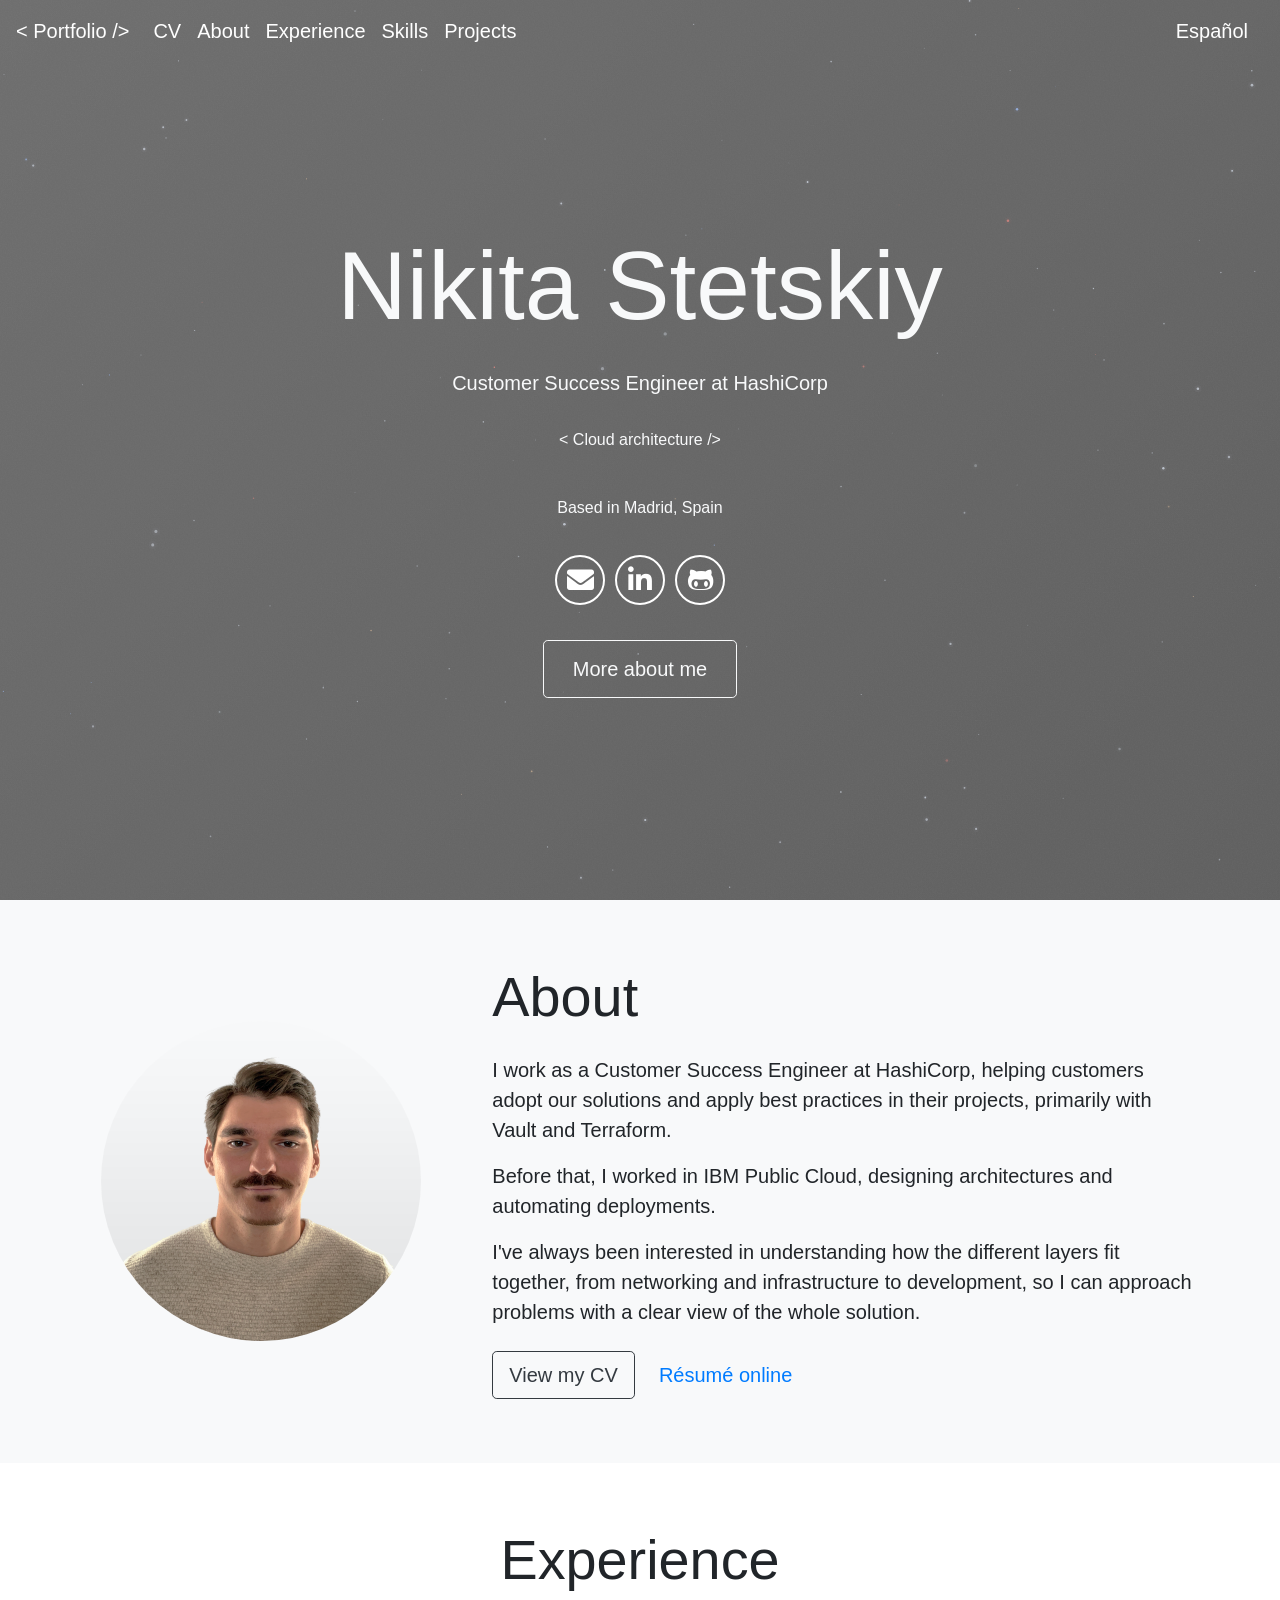
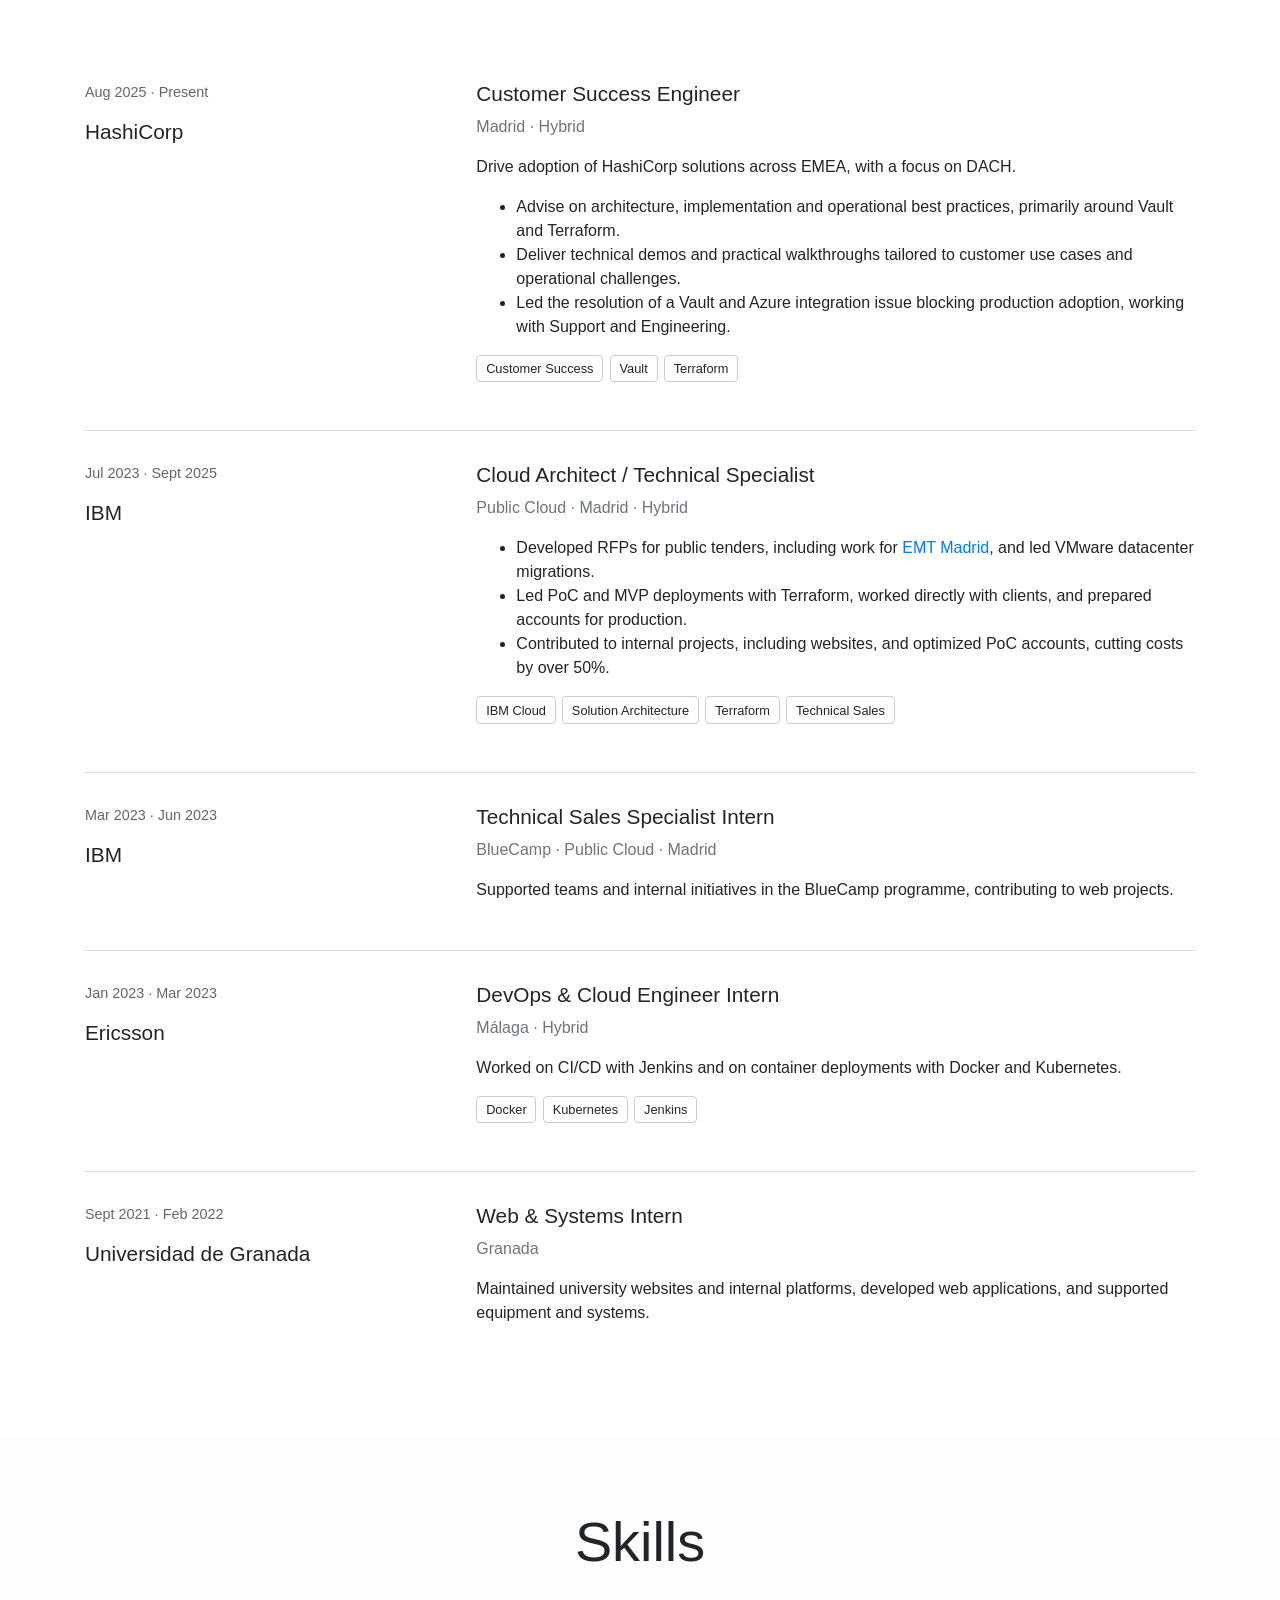
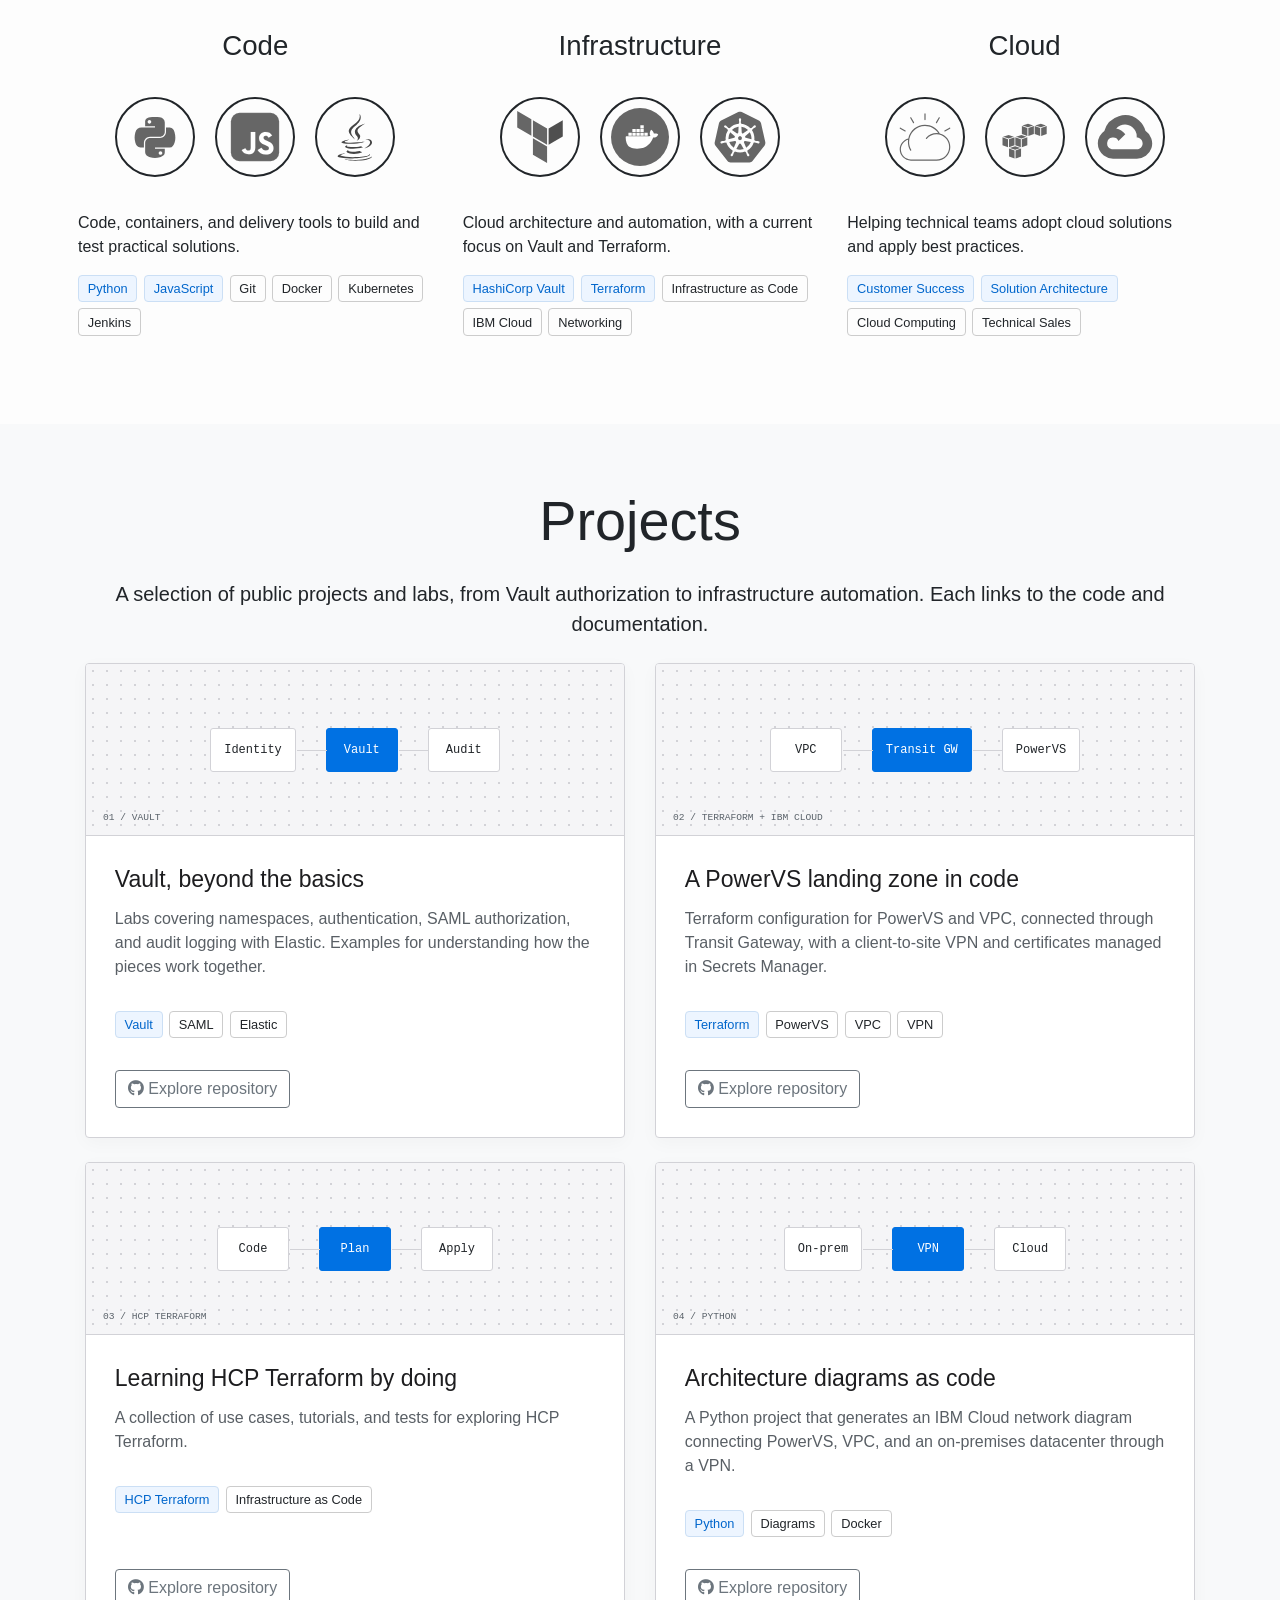
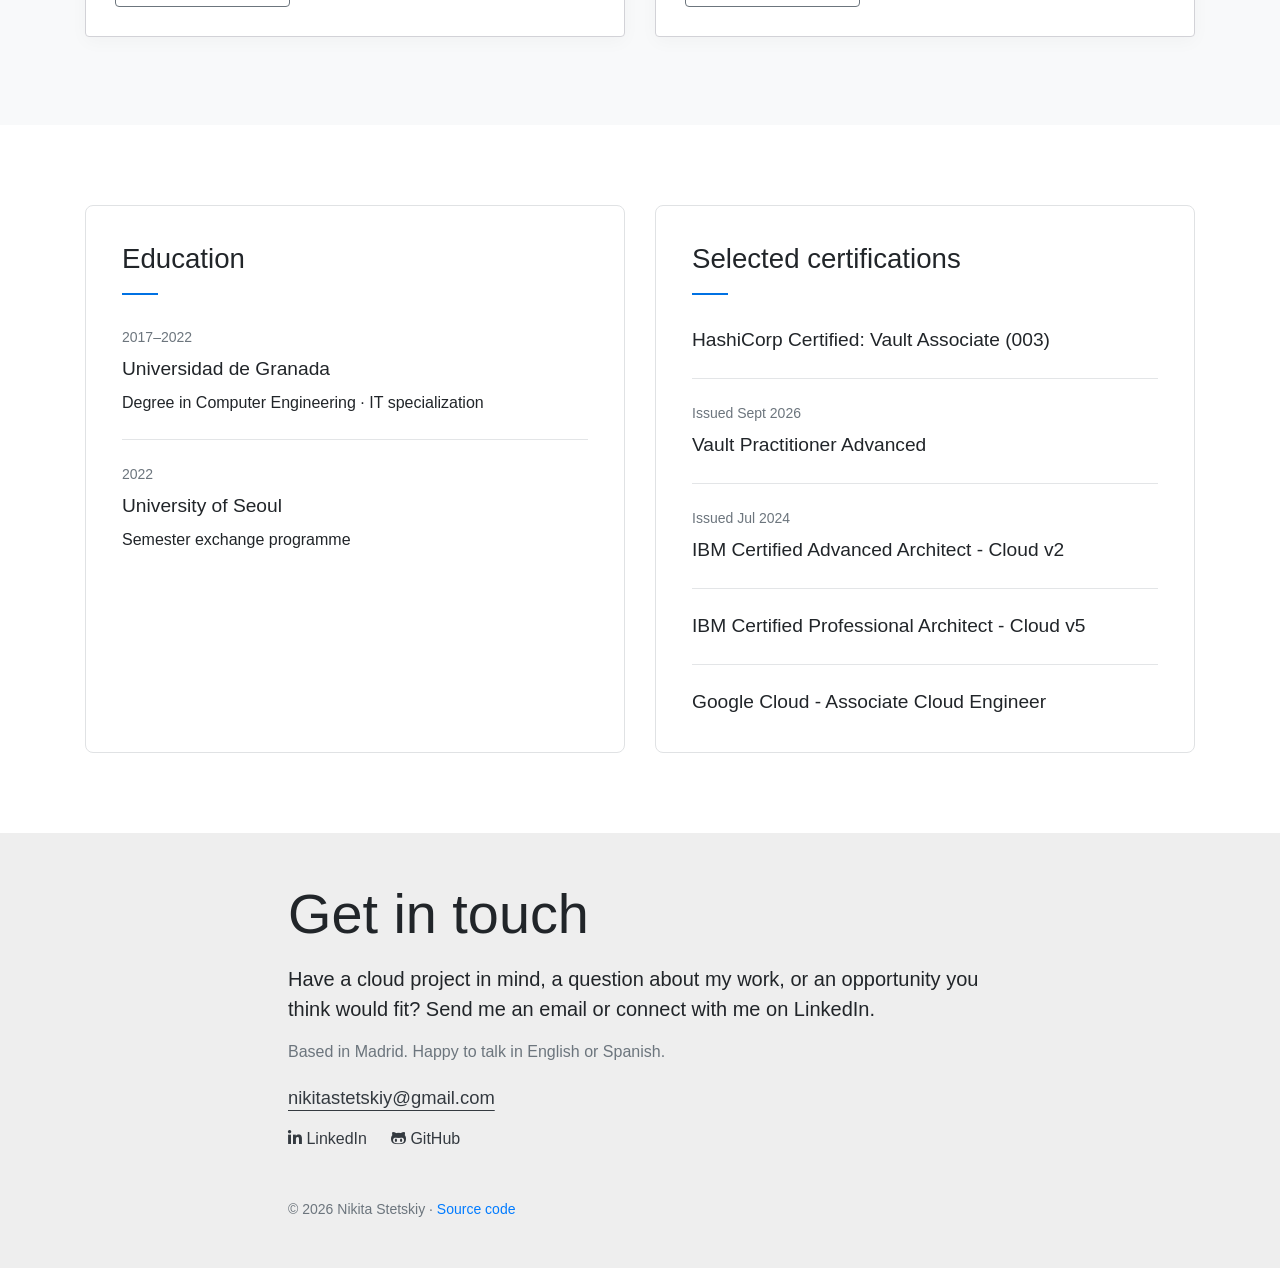
==== commit ef1d1c4b: "Publish portfolio from d230ababce80dfb2ac8b5553c9ac89a26b288ef6" ====
--- a/index.html
+++ b/index.html
@@ -24,8 +24,8 @@
     <meta name="twitter:title" content="Nikita Stetskiy | Customer Success Engineer at HashiCorp" />
     <meta name="twitter:description" content="Nikita Stetskiy, Customer Success Engineer at HashiCorp. Cloud architecture, Vault, Terraform and practical infrastructure projects. Madrid, EMEA and DACH." />
     <script type="application/ld+json">{"@context":"https://schema.org","@type":"ProfilePage","url":"https://nikitastetskiy.github.io/","inLanguage":"en","mainEntity":{"@type":"Person","name":"Nikita Stetskiy","url":"https://nikitastetskiy.github.io/","jobTitle":"Customer Success Engineer","worksFor":{"@type":"Organization","name":"HashiCorp"},"sameAs":["https://www.linkedin.com/in/nikitastetskiy/","https://github.com/nikitastetskiy"],"knowsAbout":["Cloud Computing","HashiCorp Vault","Terraform","Customer Success","Infrastructure as Code"]}}</script>
-    <script type="module" crossorigin src="/assets/index-BwCnBbuh.js"></script>
-    <link rel="stylesheet" crossorigin href="/assets/index-xpUy6i-y.css">
+    <script type="module" crossorigin src="/assets/index-BetSgk1S.js"></script>
+    <link rel="stylesheet" crossorigin href="/assets/index-C0Pj4z3x.css">
   </head>
   <body>
     <noscript
--- a/assets/index-C0Pj4z3x.css
+++ b/assets/index-C0Pj4z3x.css
@@ -0,0 +1 @@
+:root{--blue:#007bff;--indigo:#6610f2;--purple:#6f42c1;--pink:#e83e8c;--red:#dc3545;--orange:#fd7e14;--yellow:#ffc107;--green:#28a745;--teal:#20c997;--cyan:#17a2b8;--white:#fff;--gray:#6c757d;--gray-dark:#343a40;--primary:#007bff;--secondary:#6c757d;--success:#28a745;--info:#17a2b8;--warning:#ffc107;--danger:#dc3545;--light:#f8f9fa;--dark:#343a40;--breakpoint-xs:0;--breakpoint-sm:576px;--breakpoint-md:768px;--breakpoint-lg:992px;--breakpoint-xl:1200px;--font-family-sans-serif:-apple-system, BlinkMacSystemFont, "Segoe UI", Roboto, "Helvetica Neue", Arial, "Noto Sans", "Liberation Sans", sans-serif, "Apple Color Emoji", "Segoe UI Emoji", "Segoe UI Symbol", "Noto Color Emoji";--font-family-monospace:SFMono-Regular, Menlo, Monaco, Consolas, "Liberation Mono", "Courier New", monospace}*,:before,:after{box-sizing:border-box}html{-webkit-text-size-adjust:100%;-webkit-tap-highlight-color:#0000;font-family:sans-serif;line-height:1.15}article,aside,figcaption,figure,footer,header,hgroup,main,nav,section{display:block}body{color:#212529;text-align:left;background-color:#fff;margin:0;font-family:-apple-system,BlinkMacSystemFont,Segoe UI,Roboto,Helvetica Neue,Arial,Noto Sans,Liberation Sans,sans-serif,Apple Color Emoji,Segoe UI Emoji,Segoe UI Symbol,Noto Color Emoji;font-size:1rem;font-weight:400;line-height:1.5}[tabindex="-1"]:focus:not(:focus-visible){outline:0!important}hr{box-sizing:content-box;height:0;overflow:visible}h1,h2,h3,h4,h5,h6{margin-top:0;margin-bottom:.5rem}p{margin-top:0;margin-bottom:1rem}abbr[title],abbr[data-original-title]{cursor:help;-webkit-text-decoration-skip-ink:none;text-decoration-skip-ink:none;border-bottom:0;-webkit-text-decoration:underline dotted;text-decoration:underline dotted}address{font-style:normal;line-height:inherit;margin-bottom:1rem}ol,ul,dl{margin-top:0;margin-bottom:1rem}ol ol,ul ul,ol ul,ul ol{margin-bottom:0}dt{font-weight:700}dd{margin-bottom:.5rem;margin-left:0}blockquote{margin:0 0 1rem}b,strong{font-weight:bolder}small{font-size:80%}sub,sup{vertical-align:baseline;font-size:75%;line-height:0;position:relative}sub{bottom:-.25em}sup{top:-.5em}a{color:#007bff;background-color:#0000;text-decoration:none}a:hover{color:#0056b3;text-decoration:underline}a:not([href]):not([class]),a:not([href]):not([class]):hover{color:inherit;text-decoration:none}pre,code,kbd,samp{font-family:SFMono-Regular,Menlo,Monaco,Consolas,Liberation Mono,Courier New,monospace;font-size:1em}pre{-ms-overflow-style:scrollbar;margin-top:0;margin-bottom:1rem;overflow:auto}figure{margin:0 0 1rem}img{vertical-align:middle;border-style:none}svg{vertical-align:middle;overflow:hidden}table{border-collapse:collapse}caption{color:#6c757d;text-align:left;caption-side:bottom;padding-top:.75rem;padding-bottom:.75rem}th{text-align:inherit;text-align:-webkit-match-parent}label{margin-bottom:.5rem;display:inline-block}button{border-radius:0}button:focus:not(:focus-visible){outline:0}input,button,select,optgroup,textarea{font-family:inherit;font-size:inherit;line-height:inherit;margin:0}button,input{overflow:visible}button,select{text-transform:none}[role=button]{cursor:pointer}select{word-wrap:normal}button,[type=button],[type=reset],[type=submit]{-webkit-appearance:button}button:not(:disabled),[type=button]:not(:disabled),[type=reset]:not(:disabled),[type=submit]:not(:disabled){cursor:pointer}button::-moz-focus-inner{border-style:none;padding:0}[type=button]::-moz-focus-inner{border-style:none;padding:0}[type=reset]::-moz-focus-inner{border-style:none;padding:0}[type=submit]::-moz-focus-inner{border-style:none;padding:0}input[type=radio],input[type=checkbox]{box-sizing:border-box;padding:0}textarea{resize:vertical;overflow:auto}fieldset{border:0;min-width:0;margin:0;padding:0}legend{width:100%;max-width:100%;font-size:1.5rem;line-height:inherit;color:inherit;white-space:normal;margin-bottom:.5rem;padding:0;display:block}progress{vertical-align:baseline}[type=number]::-webkit-inner-spin-button{height:auto}[type=number]::-webkit-outer-spin-button{height:auto}[type=search]{outline-offset:-2px;-webkit-appearance:none}[type=search]::-webkit-search-decoration{-webkit-appearance:none}::-webkit-file-upload-button{font:inherit;-webkit-appearance:button}output{display:inline-block}summary{cursor:pointer;display:list-item}template{display:none}[hidden]{display:none!important}h1,h2,h3,h4,h5,h6,.h1,.h2,.h3,.h4,.h5,.h6{margin-bottom:.5rem;font-weight:500;line-height:1.2}.lead{font-size:1.25rem;font-weight:300}.display-1{font-size:6rem;font-weight:300;line-height:1.2}.display-2{font-size:5.5rem;font-weight:300;line-height:1.2}.display-3{font-size:4.5rem;font-weight:300;line-height:1.2}.display-4{font-size:3.5rem;font-weight:300;line-height:1.2}hr{border:0;border-top:1px solid #0000001a;margin-top:1rem;margin-bottom:1rem}small,.small{font-size:.875em;font-weight:400}mark,.mark{background-color:#fcf8e3;padding:.2em}.list-unstyled,.list-inline{padding-left:0;list-style:none}.list-inline-item{display:inline-block}.list-inline-item:not(:last-child){margin-right:.5rem}.initialism{text-transform:uppercase;font-size:90%}.blockquote{margin-bottom:1rem;font-size:1.25rem}.blockquote-footer{color:#6c757d;font-size:.875em;display:block}.blockquote-footer:before{content:"— "}.img-fluid{max-width:100%;height:auto}.img-thumbnail{background-color:#fff;border:1px solid #dee2e6;border-radius:.25rem;max-width:100%;height:auto;padding:.25rem}.figure{display:inline-block}.figure-img{margin-bottom:.5rem;line-height:1}.figure-caption{color:#6c757d;font-size:90%}code{color:#e83e8c;word-wrap:break-word;font-size:87.5%}a>code{color:inherit}kbd{color:#fff;background-color:#212529;border-radius:.2rem;padding:.2rem .4rem;font-size:87.5%}kbd kbd{padding:0;font-size:100%;font-weight:700}pre{color:#212529;font-size:87.5%;display:block}pre code{font-size:inherit;color:inherit;word-break:normal}.pre-scrollable{max-height:340px;overflow-y:scroll}.container,.container-fluid,.container-xl,.container-lg,.container-md,.container-sm{width:100%;margin-left:auto;margin-right:auto;padding-left:15px;padding-right:15px}@media (min-width:576px){.container-sm,.container{max-width:540px}}@media (min-width:768px){.container-md,.container-sm,.container{max-width:720px}}@media (min-width:992px){.container-lg,.container-md,.container-sm,.container{max-width:960px}}@media (min-width:1200px){.container-xl,.container-lg,.container-md,.container-sm,.container{max-width:1140px}}.row{flex-wrap:wrap;margin-left:-15px;margin-right:-15px;display:flex}.no-gutters{margin-left:0;margin-right:0}.no-gutters>.col,.no-gutters>[class*=col-]{padding-left:0;padding-right:0}.col-xl,.col-xl-auto,.col-xl-12,.col-xl-11,.col-xl-10,.col-xl-9,.col-xl-8,.col-xl-7,.col-xl-6,.col-xl-5,.col-xl-4,.col-xl-3,.col-xl-2,.col-xl-1,.col-lg,.col-lg-auto,.col-lg-12,.col-lg-11,.col-lg-10,.col-lg-9,.col-lg-8,.col-lg-7,.col-lg-6,.col-lg-5,.col-lg-4,.col-lg-3,.col-lg-2,.col-lg-1,.col-md,.col-md-auto,.col-md-12,.col-md-11,.col-md-10,.col-md-9,.col-md-8,.col-md-7,.col-md-6,.col-md-5,.col-md-4,.col-md-3,.col-md-2,.col-md-1,.col-sm,.col-sm-auto,.col-sm-12,.col-sm-11,.col-sm-10,.col-sm-9,.col-sm-8,.col-sm-7,.col-sm-6,.col-sm-5,.col-sm-4,.col-sm-3,.col-sm-2,.col-sm-1,.col,.col-auto,.col-12,.col-11,.col-10,.col-9,.col-8,.col-7,.col-6,.col-5,.col-4,.col-3,.col-2,.col-1{width:100%;padding-left:15px;padding-right:15px;position:relative}.col{flex-grow:1;flex-basis:0;max-width:100%}.row-cols-1>*{flex:0 0 100%;max-width:100%}.row-cols-2>*{flex:0 0 50%;max-width:50%}.row-cols-3>*{flex:0 0 33.3333%;max-width:33.3333%}.row-cols-4>*{flex:0 0 25%;max-width:25%}.row-cols-5>*{flex:0 0 20%;max-width:20%}.row-cols-6>*{flex:0 0 16.6667%;max-width:16.6667%}.col-auto{flex:none;width:auto;max-width:100%}.col-1{flex:0 0 8.33333%;max-width:8.33333%}.col-2{flex:0 0 16.6667%;max-width:16.6667%}.col-3{flex:0 0 25%;max-width:25%}.col-4{flex:0 0 33.3333%;max-width:33.3333%}.col-5{flex:0 0 41.6667%;max-width:41.6667%}.col-6{flex:0 0 50%;max-width:50%}.col-7{flex:0 0 58.3333%;max-width:58.3333%}.col-8{flex:0 0 66.6667%;max-width:66.6667%}.col-9{flex:0 0 75%;max-width:75%}.col-10{flex:0 0 83.3333%;max-width:83.3333%}.col-11{flex:0 0 91.6667%;max-width:91.6667%}.col-12{flex:0 0 100%;max-width:100%}.order-first{order:-1}.order-last{order:13}.order-0{order:0}.order-1{order:1}.order-2{order:2}.order-3{order:3}.order-4{order:4}.order-5{order:5}.order-6{order:6}.order-7{order:7}.order-8{order:8}.order-9{order:9}.order-10{order:10}.order-11{order:11}.order-12{order:12}.offset-1{margin-left:8.33333%}.offset-2{margin-left:16.6667%}.offset-3{margin-left:25%}.offset-4{margin-left:33.3333%}.offset-5{margin-left:41.6667%}.offset-6{margin-left:50%}.offset-7{margin-left:58.3333%}.offset-8{margin-left:66.6667%}.offset-9{margin-left:75%}.offset-10{margin-left:83.3333%}.offset-11{margin-left:91.6667%}@media (min-width:576px){.col-sm{flex-grow:1;flex-basis:0;max-width:100%}.row-cols-sm-1>*{flex:0 0 100%;max-width:100%}.row-cols-sm-2>*{flex:0 0 50%;max-width:50%}.row-cols-sm-3>*{flex:0 0 33.3333%;max-width:33.3333%}.row-cols-sm-4>*{flex:0 0 25%;max-width:25%}.row-cols-sm-5>*{flex:0 0 20%;max-width:20%}.row-cols-sm-6>*{flex:0 0 16.6667%;max-width:16.6667%}.col-sm-auto{flex:none;width:auto;max-width:100%}.col-sm-1{flex:0 0 8.33333%;max-width:8.33333%}.col-sm-2{flex:0 0 16.6667%;max-width:16.6667%}.col-sm-3{flex:0 0 25%;max-width:25%}.col-sm-4{flex:0 0 33.3333%;max-width:33.3333%}.col-sm-5{flex:0 0 41.6667%;max-width:41.6667%}.col-sm-6{flex:0 0 50%;max-width:50%}.col-sm-7{flex:0 0 58.3333%;max-width:58.3333%}.col-sm-8{flex:0 0 66.6667%;max-width:66.6667%}.col-sm-9{flex:0 0 75%;max-width:75%}.col-sm-10{flex:0 0 83.3333%;max-width:83.3333%}.col-sm-11{flex:0 0 91.6667%;max-width:91.6667%}.col-sm-12{flex:0 0 100%;max-width:100%}.order-sm-first{order:-1}.order-sm-last{order:13}.order-sm-0{order:0}.order-sm-1{order:1}.order-sm-2{order:2}.order-sm-3{order:3}.order-sm-4{order:4}.order-sm-5{order:5}.order-sm-6{order:6}.order-sm-7{order:7}.order-sm-8{order:8}.order-sm-9{order:9}.order-sm-10{order:10}.order-sm-11{order:11}.order-sm-12{order:12}.offset-sm-0{margin-left:0}.offset-sm-1{margin-left:8.33333%}.offset-sm-2{margin-left:16.6667%}.offset-sm-3{margin-left:25%}.offset-sm-4{margin-left:33.3333%}.offset-sm-5{margin-left:41.6667%}.offset-sm-6{margin-left:50%}.offset-sm-7{margin-left:58.3333%}.offset-sm-8{margin-left:66.6667%}.offset-sm-9{margin-left:75%}.offset-sm-10{margin-left:83.3333%}.offset-sm-11{margin-left:91.6667%}}@media (min-width:768px){.col-md{flex-grow:1;flex-basis:0;max-width:100%}.row-cols-md-1>*{flex:0 0 100%;max-width:100%}.row-cols-md-2>*{flex:0 0 50%;max-width:50%}.row-cols-md-3>*{flex:0 0 33.3333%;max-width:33.3333%}.row-cols-md-4>*{flex:0 0 25%;max-width:25%}.row-cols-md-5>*{flex:0 0 20%;max-width:20%}.row-cols-md-6>*{flex:0 0 16.6667%;max-width:16.6667%}.col-md-auto{flex:none;width:auto;max-width:100%}.col-md-1{flex:0 0 8.33333%;max-width:8.33333%}.col-md-2{flex:0 0 16.6667%;max-width:16.6667%}.col-md-3{flex:0 0 25%;max-width:25%}.col-md-4{flex:0 0 33.3333%;max-width:33.3333%}.col-md-5{flex:0 0 41.6667%;max-width:41.6667%}.col-md-6{flex:0 0 50%;max-width:50%}.col-md-7{flex:0 0 58.3333%;max-width:58.3333%}.col-md-8{flex:0 0 66.6667%;max-width:66.6667%}.col-md-9{flex:0 0 75%;max-width:75%}.col-md-10{flex:0 0 83.3333%;max-width:83.3333%}.col-md-11{flex:0 0 91.6667%;max-width:91.6667%}.col-md-12{flex:0 0 100%;max-width:100%}.order-md-first{order:-1}.order-md-last{order:13}.order-md-0{order:0}.order-md-1{order:1}.order-md-2{order:2}.order-md-3{order:3}.order-md-4{order:4}.order-md-5{order:5}.order-md-6{order:6}.order-md-7{order:7}.order-md-8{order:8}.order-md-9{order:9}.order-md-10{order:10}.order-md-11{order:11}.order-md-12{order:12}.offset-md-0{margin-left:0}.offset-md-1{margin-left:8.33333%}.offset-md-2{margin-left:16.6667%}.offset-md-3{margin-left:25%}.offset-md-4{margin-left:33.3333%}.offset-md-5{margin-left:41.6667%}.offset-md-6{margin-left:50%}.offset-md-7{margin-left:58.3333%}.offset-md-8{margin-left:66.6667%}.offset-md-9{margin-left:75%}.offset-md-10{margin-left:83.3333%}.offset-md-11{margin-left:91.6667%}}@media (min-width:992px){.col-lg{flex-grow:1;flex-basis:0;max-width:100%}.row-cols-lg-1>*{flex:0 0 100%;max-width:100%}.row-cols-lg-2>*{flex:0 0 50%;max-width:50%}.row-cols-lg-3>*{flex:0 0 33.3333%;max-width:33.3333%}.row-cols-lg-4>*{flex:0 0 25%;max-width:25%}.row-cols-lg-5>*{flex:0 0 20%;max-width:20%}.row-cols-lg-6>*{flex:0 0 16.6667%;max-width:16.6667%}.col-lg-auto{flex:none;width:auto;max-width:100%}.col-lg-1{flex:0 0 8.33333%;max-width:8.33333%}.col-lg-2{flex:0 0 16.6667%;max-width:16.6667%}.col-lg-3{flex:0 0 25%;max-width:25%}.col-lg-4{flex:0 0 33.3333%;max-width:33.3333%}.col-lg-5{flex:0 0 41.6667%;max-width:41.6667%}.col-lg-6{flex:0 0 50%;max-width:50%}.col-lg-7{flex:0 0 58.3333%;max-width:58.3333%}.col-lg-8{flex:0 0 66.6667%;max-width:66.6667%}.col-lg-9{flex:0 0 75%;max-width:75%}.col-lg-10{flex:0 0 83.3333%;max-width:83.3333%}.col-lg-11{flex:0 0 91.6667%;max-width:91.6667%}.col-lg-12{flex:0 0 100%;max-width:100%}.order-lg-first{order:-1}.order-lg-last{order:13}.order-lg-0{order:0}.order-lg-1{order:1}.order-lg-2{order:2}.order-lg-3{order:3}.order-lg-4{order:4}.order-lg-5{order:5}.order-lg-6{order:6}.order-lg-7{order:7}.order-lg-8{order:8}.order-lg-9{order:9}.order-lg-10{order:10}.order-lg-11{order:11}.order-lg-12{order:12}.offset-lg-0{margin-left:0}.offset-lg-1{margin-left:8.33333%}.offset-lg-2{margin-left:16.6667%}.offset-lg-3{margin-left:25%}.offset-lg-4{margin-left:33.3333%}.offset-lg-5{margin-left:41.6667%}.offset-lg-6{margin-left:50%}.offset-lg-7{margin-left:58.3333%}.offset-lg-8{margin-left:66.6667%}.offset-lg-9{margin-left:75%}.offset-lg-10{margin-left:83.3333%}.offset-lg-11{margin-left:91.6667%}}@media (min-width:1200px){.col-xl{flex-grow:1;flex-basis:0;max-width:100%}.row-cols-xl-1>*{flex:0 0 100%;max-width:100%}.row-cols-xl-2>*{flex:0 0 50%;max-width:50%}.row-cols-xl-3>*{flex:0 0 33.3333%;max-width:33.3333%}.row-cols-xl-4>*{flex:0 0 25%;max-width:25%}.row-cols-xl-5>*{flex:0 0 20%;max-width:20%}.row-cols-xl-6>*{flex:0 0 16.6667%;max-width:16.6667%}.col-xl-auto{flex:none;width:auto;max-width:100%}.col-xl-1{flex:0 0 8.33333%;max-width:8.33333%}.col-xl-2{flex:0 0 16.6667%;max-width:16.6667%}.col-xl-3{flex:0 0 25%;max-width:25%}.col-xl-4{flex:0 0 33.3333%;max-width:33.3333%}.col-xl-5{flex:0 0 41.6667%;max-width:41.6667%}.col-xl-6{flex:0 0 50%;max-width:50%}.col-xl-7{flex:0 0 58.3333%;max-width:58.3333%}.col-xl-8{flex:0 0 66.6667%;max-width:66.6667%}.col-xl-9{flex:0 0 75%;max-width:75%}.col-xl-10{flex:0 0 83.3333%;max-width:83.3333%}.col-xl-11{flex:0 0 91.6667%;max-width:91.6667%}.col-xl-12{flex:0 0 100%;max-width:100%}.order-xl-first{order:-1}.order-xl-last{order:13}.order-xl-0{order:0}.order-xl-1{order:1}.order-xl-2{order:2}.order-xl-3{order:3}.order-xl-4{order:4}.order-xl-5{order:5}.order-xl-6{order:6}.order-xl-7{order:7}.order-xl-8{order:8}.order-xl-9{order:9}.order-xl-10{order:10}.order-xl-11{order:11}.order-xl-12{order:12}.offset-xl-0{margin-left:0}.offset-xl-1{margin-left:8.33333%}.offset-xl-2{margin-left:16.6667%}.offset-xl-3{margin-left:25%}.offset-xl-4{margin-left:33.3333%}.offset-xl-5{margin-left:41.6667%}.offset-xl-6{margin-left:50%}.offset-xl-7{margin-left:58.3333%}.offset-xl-8{margin-left:66.6667%}.offset-xl-9{margin-left:75%}.offset-xl-10{margin-left:83.3333%}.offset-xl-11{margin-left:91.6667%}}.table{color:#212529;width:100%;margin-bottom:1rem}.table th,.table td{vertical-align:top;border-top:1px solid #dee2e6;padding:.75rem}.table thead th{vertical-align:bottom;border-bottom:2px solid #dee2e6}.table tbody+tbody{border-top:2px solid #dee2e6}.table-sm th,.table-sm td{padding:.3rem}.table-bordered,.table-bordered th,.table-bordered td{border:1px solid #dee2e6}.table-bordered thead th,.table-bordered thead td{border-bottom-width:2px}.table-borderless th,.table-borderless td,.table-borderless thead th,.table-borderless tbody+tbody{border:0}.table-striped tbody tr:nth-of-type(odd){background-color:#0000000d}.table-hover tbody tr:hover{color:#212529;background-color:#00000013}.table-primary,.table-primary>th,.table-primary>td{background-color:#b8daff}.table-primary th,.table-primary td,.table-primary thead th,.table-primary tbody+tbody{border-color:#7abaff}.table-hover .table-primary:hover,.table-hover .table-primary:hover>td,.table-hover .table-primary:hover>th{background-color:#9ecdff}.table-secondary,.table-secondary>th,.table-secondary>td{background-color:#d6d8db}.table-secondary th,.table-secondary td,.table-secondary thead th,.table-secondary tbody+tbody{border-color:#b3b7bb}.table-hover .table-secondary:hover,.table-hover .table-secondary:hover>td,.table-hover .table-secondary:hover>th{background-color:#c8cccf}.table-success,.table-success>th,.table-success>td{background-color:#c3e6cb}.table-success th,.table-success td,.table-success thead th,.table-success tbody+tbody{border-color:#8fd19e}.table-hover .table-success:hover,.table-hover .table-success:hover>td,.table-hover .table-success:hover>th{background-color:#b1dfbb}.table-info,.table-info>th,.table-info>td{background-color:#bee5eb}.table-info th,.table-info td,.table-info thead th,.table-info tbody+tbody{border-color:#86cfda}.table-hover .table-info:hover,.table-hover .table-info:hover>td,.table-hover .table-info:hover>th{background-color:#abdde5}.table-warning,.table-warning>th,.table-warning>td{background-color:#ffeeba}.table-warning th,.table-warning td,.table-warning thead th,.table-warning tbody+tbody{border-color:#ffdf7e}.table-hover .table-warning:hover,.table-hover .table-warning:hover>td,.table-hover .table-warning:hover>th{background-color:#ffe7a0}.table-danger,.table-danger>th,.table-danger>td{background-color:#f5c6cb}.table-danger th,.table-danger td,.table-danger thead th,.table-danger tbody+tbody{border-color:#ed969e}.table-hover .table-danger:hover,.table-hover .table-danger:hover>td,.table-hover .table-danger:hover>th{background-color:#f1b1b7}.table-light,.table-light>th,.table-light>td{background-color:#fdfdfe}.table-light th,.table-light td,.table-light thead th,.table-light tbody+tbody{border-color:#fbfcfc}.table-hover .table-light:hover,.table-hover .table-light:hover>td,.table-hover .table-light:hover>th{background-color:#eef1f3}.table-dark,.table-dark>th,.table-dark>td{background-color:#c6c8ca}.table-dark th,.table-dark td,.table-dark thead th,.table-dark tbody+tbody{border-color:#95999c}.table-hover .table-dark:hover,.table-hover .table-dark:hover>td,.table-hover .table-dark:hover>th{background-color:#b9bbbd}.table-active,.table-active>th,.table-active>td,.table-hover .table-active:hover,.table-hover .table-active:hover>td,.table-hover .table-active:hover>th{background-color:#00000013}.table .thead-dark th{color:#fff;background-color:#343a40;border-color:#454d55}.table .thead-light th{color:#495057;background-color:#e9ecef;border-color:#dee2e6}.table-dark{color:#fff;background-color:#343a40}.table-dark th,.table-dark td,.table-dark thead th{border-color:#454d55}.table-dark.table-bordered{border:0}.table-dark.table-striped tbody tr:nth-of-type(odd){background-color:#ffffff0d}.table-dark.table-hover tbody tr:hover{color:#fff;background-color:#ffffff13}@media (max-width:575.98px){.table-responsive-sm{-webkit-overflow-scrolling:touch;width:100%;display:block;overflow-x:auto}.table-responsive-sm>.table-bordered{border:0}}@media (max-width:767.98px){.table-responsive-md{-webkit-overflow-scrolling:touch;width:100%;display:block;overflow-x:auto}.table-responsive-md>.table-bordered{border:0}}@media (max-width:991.98px){.table-responsive-lg{-webkit-overflow-scrolling:touch;width:100%;display:block;overflow-x:auto}.table-responsive-lg>.table-bordered{border:0}}@media (max-width:1199.98px){.table-responsive-xl{-webkit-overflow-scrolling:touch;width:100%;display:block;overflow-x:auto}.table-responsive-xl>.table-bordered{border:0}}.table-responsive{-webkit-overflow-scrolling:touch;width:100%;display:block;overflow-x:auto}.table-responsive>.table-bordered{border:0}.form-control{color:#495057;background-color:#fff;background-clip:padding-box;border:1px solid #ced4da;border-radius:.25rem;width:100%;height:calc(1.5em + .75rem + 2px);padding:.375rem .75rem;font-size:1rem;font-weight:400;line-height:1.5;transition:border-color .15s ease-in-out,box-shadow .15s ease-in-out;display:block}@media (prefers-reduced-motion:reduce){.form-control{transition:none}}.form-control::-ms-expand{background-color:#0000;border:0}.form-control:focus{color:#495057;background-color:#fff;border-color:#80bdff;outline:0;box-shadow:0 0 0 .2rem #007bff40}.form-control::placeholder{color:#6c757d;opacity:1}.form-control:disabled,.form-control[readonly]{opacity:1;background-color:#e9ecef}input[type=date].form-control,input[type=time].form-control,input[type=datetime-local].form-control,input[type=month].form-control{appearance:none}select.form-control:-moz-focusring{color:#0000;text-shadow:0 0 #495057}select.form-control:focus::-ms-value{color:#495057;background-color:#fff}.form-control-file,.form-control-range{width:100%;display:block}.col-form-label{font-size:inherit;margin-bottom:0;padding-top:calc(.375rem + 1px);padding-bottom:calc(.375rem + 1px);line-height:1.5}.col-form-label-lg{padding-top:calc(.5rem + 1px);padding-bottom:calc(.5rem + 1px);font-size:1.25rem;line-height:1.5}.col-form-label-sm{padding-top:calc(.25rem + 1px);padding-bottom:calc(.25rem + 1px);font-size:.875rem;line-height:1.5}.form-control-plaintext{color:#212529;background-color:#0000;border:1px solid #0000;border-width:1px 0;width:100%;margin-bottom:0;padding:.375rem 0;font-size:1rem;line-height:1.5;display:block}.form-control-plaintext.form-control-sm,.form-control-plaintext.form-control-lg{padding-left:0;padding-right:0}.form-control-sm{border-radius:.2rem;height:calc(1.5em + .5rem + 2px);padding:.25rem .5rem;font-size:.875rem;line-height:1.5}.form-control-lg{border-radius:.3rem;height:calc(1.5em + 1rem + 2px);padding:.5rem 1rem;font-size:1.25rem;line-height:1.5}select.form-control[size],select.form-control[multiple],textarea.form-control{height:auto}.form-group{margin-bottom:1rem}.form-text{margin-top:.25rem;display:block}.form-row{flex-wrap:wrap;margin-left:-5px;margin-right:-5px;display:flex}.form-row>.col,.form-row>[class*=col-]{padding-left:5px;padding-right:5px}.form-check{padding-left:1.25rem;display:block;position:relative}.form-check-input{margin-top:.3rem;margin-left:-1.25rem;position:absolute}.form-check-input[disabled]~.form-check-label,.form-check-input:disabled~.form-check-label{color:#6c757d}.form-check-label{margin-bottom:0}.form-check-inline{align-items:center;margin-right:.75rem;padding-left:0;display:inline-flex}.form-check-inline .form-check-input{margin-top:0;margin-left:0;margin-right:.3125rem;position:static}.valid-feedback{color:#28a745;width:100%;margin-top:.25rem;font-size:.875em;display:none}.valid-tooltip{z-index:5;color:#fff;background-color:#28a745e6;border-radius:.25rem;max-width:100%;margin-top:.1rem;padding:.25rem .5rem;font-size:.875rem;line-height:1.5;display:none;position:absolute;top:100%;left:0}.form-row>.col>.valid-tooltip,.form-row>[class*=col-]>.valid-tooltip{left:5px}.was-validated :valid~.valid-feedback,.was-validated :valid~.valid-tooltip,.is-valid~.valid-feedback,.is-valid~.valid-tooltip{display:block}.was-validated .form-control:valid,.form-control.is-valid{background-image:url("data:image/svg+xml,%3csvg xmlns='http://www.w3.org/2000/svg' width='8' height='8' viewBox='0 0 8 8'%3e%3cpath fill='%2328a745' d='M2.3 6.73L.6 4.53c-.4-1.04.46-1.4 1.1-.8l1.1 1.4 3.4-3.8c.6-.63 1.6-.27 1.2.7l-4 4.6c-.43.5-.8.4-1.1.1z'/%3e%3c/svg%3e");background-position:right calc(.375em + .1875rem) center;background-repeat:no-repeat;background-size:calc(.75em + .375rem) calc(.75em + .375rem);border-color:#28a745;padding-right:calc(1.5em + .75rem)!important}.was-validated .form-control:valid:focus,.form-control.is-valid:focus{border-color:#28a745;box-shadow:0 0 0 .2rem #28a74540}.was-validated select.form-control:valid,select.form-control.is-valid{background-position:right 1.5rem center;padding-right:3rem!important}.was-validated textarea.form-control:valid,textarea.form-control.is-valid{background-position:right calc(.375em + .1875rem) top calc(.375em + .1875rem);padding-right:calc(1.5em + .75rem)}.was-validated .custom-select:valid,.custom-select.is-valid{background:url("data:image/svg+xml,%3csvg xmlns='http://www.w3.org/2000/svg' width='4' height='5' viewBox='0 0 4 5'%3e%3cpath fill='%23343a40' d='M2 0L0 2h4zm0 5L0 3h4z'/%3e%3c/svg%3e") right .75rem center/8px 10px no-repeat,#fff url("data:image/svg+xml,%3csvg xmlns='http://www.w3.org/2000/svg' width='8' height='8' viewBox='0 0 8 8'%3e%3cpath fill='%2328a745' d='M2.3 6.73L.6 4.53c-.4-1.04.46-1.4 1.1-.8l1.1 1.4 3.4-3.8c.6-.63 1.6-.27 1.2.7l-4 4.6c-.43.5-.8.4-1.1.1z'/%3e%3c/svg%3e") right 1.75rem center/calc(.75em + .375rem) calc(.75em + .375rem) no-repeat;border-color:#28a745;padding-right:calc(.75em + 2.3125rem)!important}.was-validated .custom-select:valid:focus,.custom-select.is-valid:focus{border-color:#28a745;box-shadow:0 0 0 .2rem #28a74540}.was-validated .form-check-input:valid~.form-check-label,.form-check-input.is-valid~.form-check-label{color:#28a745}.was-validated .form-check-input:valid~.valid-feedback,.was-validated .form-check-input:valid~.valid-tooltip,.form-check-input.is-valid~.valid-feedback,.form-check-input.is-valid~.valid-tooltip{display:block}.was-validated .custom-control-input:valid~.custom-control-label,.custom-control-input.is-valid~.custom-control-label{color:#28a745}.was-validated .custom-control-input:valid~.custom-control-label:before,.custom-control-input.is-valid~.custom-control-label:before{border-color:#28a745}.was-validated .custom-control-input:valid:checked~.custom-control-label:before,.custom-control-input.is-valid:checked~.custom-control-label:before{background-color:#34ce57;border-color:#34ce57}.was-validated .custom-control-input:valid:focus~.custom-control-label:before,.custom-control-input.is-valid:focus~.custom-control-label:before{box-shadow:0 0 0 .2rem #28a74540}.was-validated .custom-control-input:valid:focus:not(:checked)~.custom-control-label:before,.custom-control-input.is-valid:focus:not(:checked)~.custom-control-label:before,.was-validated .custom-file-input:valid~.custom-file-label,.custom-file-input.is-valid~.custom-file-label{border-color:#28a745}.was-validated .custom-file-input:valid:focus~.custom-file-label,.custom-file-input.is-valid:focus~.custom-file-label{border-color:#28a745;box-shadow:0 0 0 .2rem #28a74540}.invalid-feedback{color:#dc3545;width:100%;margin-top:.25rem;font-size:.875em;display:none}.invalid-tooltip{z-index:5;color:#fff;background-color:#dc3545e6;border-radius:.25rem;max-width:100%;margin-top:.1rem;padding:.25rem .5rem;font-size:.875rem;line-height:1.5;display:none;position:absolute;top:100%;left:0}.form-row>.col>.invalid-tooltip,.form-row>[class*=col-]>.invalid-tooltip{left:5px}.was-validated :invalid~.invalid-feedback,.was-validated :invalid~.invalid-tooltip,.is-invalid~.invalid-feedback,.is-invalid~.invalid-tooltip{display:block}.was-validated .form-control:invalid,.form-control.is-invalid{background-image:url("data:image/svg+xml,%3csvg xmlns='http://www.w3.org/2000/svg' width='12' height='12' fill='none' stroke='%23dc3545' viewBox='0 0 12 12'%3e%3ccircle cx='6' cy='6' r='4.5'/%3e%3cpath stroke-linejoin='round' d='M5.8 3.6h.4L6 6.5z'/%3e%3ccircle cx='6' cy='8.2' r='.6' fill='%23dc3545' stroke='none'/%3e%3c/svg%3e");background-position:right calc(.375em + .1875rem) center;background-repeat:no-repeat;background-size:calc(.75em + .375rem) calc(.75em + .375rem);border-color:#dc3545;padding-right:calc(1.5em + .75rem)!important}.was-validated .form-control:invalid:focus,.form-control.is-invalid:focus{border-color:#dc3545;box-shadow:0 0 0 .2rem #dc354540}.was-validated select.form-control:invalid,select.form-control.is-invalid{background-position:right 1.5rem center;padding-right:3rem!important}.was-validated textarea.form-control:invalid,textarea.form-control.is-invalid{background-position:right calc(.375em + .1875rem) top calc(.375em + .1875rem);padding-right:calc(1.5em + .75rem)}.was-validated .custom-select:invalid,.custom-select.is-invalid{background:url("data:image/svg+xml,%3csvg xmlns='http://www.w3.org/2000/svg' width='4' height='5' viewBox='0 0 4 5'%3e%3cpath fill='%23343a40' d='M2 0L0 2h4zm0 5L0 3h4z'/%3e%3c/svg%3e") right .75rem center/8px 10px no-repeat,#fff url("data:image/svg+xml,%3csvg xmlns='http://www.w3.org/2000/svg' width='12' height='12' fill='none' stroke='%23dc3545' viewBox='0 0 12 12'%3e%3ccircle cx='6' cy='6' r='4.5'/%3e%3cpath stroke-linejoin='round' d='M5.8 3.6h.4L6 6.5z'/%3e%3ccircle cx='6' cy='8.2' r='.6' fill='%23dc3545' stroke='none'/%3e%3c/svg%3e") right 1.75rem center/calc(.75em + .375rem) calc(.75em + .375rem) no-repeat;border-color:#dc3545;padding-right:calc(.75em + 2.3125rem)!important}.was-validated .custom-select:invalid:focus,.custom-select.is-invalid:focus{border-color:#dc3545;box-shadow:0 0 0 .2rem #dc354540}.was-validated .form-check-input:invalid~.form-check-label,.form-check-input.is-invalid~.form-check-label{color:#dc3545}.was-validated .form-check-input:invalid~.invalid-feedback,.was-validated .form-check-input:invalid~.invalid-tooltip,.form-check-input.is-invalid~.invalid-feedback,.form-check-input.is-invalid~.invalid-tooltip{display:block}.was-validated .custom-control-input:invalid~.custom-control-label,.custom-control-input.is-invalid~.custom-control-label{color:#dc3545}.was-validated .custom-control-input:invalid~.custom-control-label:before,.custom-control-input.is-invalid~.custom-control-label:before{border-color:#dc3545}.was-validated .custom-control-input:invalid:checked~.custom-control-label:before,.custom-control-input.is-invalid:checked~.custom-control-label:before{background-color:#e4606d;border-color:#e4606d}.was-validated .custom-control-input:invalid:focus~.custom-control-label:before,.custom-control-input.is-invalid:focus~.custom-control-label:before{box-shadow:0 0 0 .2rem #dc354540}.was-validated .custom-control-input:invalid:focus:not(:checked)~.custom-control-label:before,.custom-control-input.is-invalid:focus:not(:checked)~.custom-control-label:before,.was-validated .custom-file-input:invalid~.custom-file-label,.custom-file-input.is-invalid~.custom-file-label{border-color:#dc3545}.was-validated .custom-file-input:invalid:focus~.custom-file-label,.custom-file-input.is-invalid:focus~.custom-file-label{border-color:#dc3545;box-shadow:0 0 0 .2rem #dc354540}.form-inline{flex-flow:wrap;align-items:center;display:flex}.form-inline .form-check{width:100%}@media (min-width:576px){.form-inline label{justify-content:center;align-items:center;margin-bottom:0;display:flex}.form-inline .form-group{flex-flow:wrap;flex:none;align-items:center;margin-bottom:0;display:flex}.form-inline .form-control{vertical-align:middle;width:auto;display:inline-block}.form-inline .form-control-plaintext{display:inline-block}.form-inline .input-group,.form-inline .custom-select{width:auto}.form-inline .form-check{justify-content:center;align-items:center;width:auto;padding-left:0;display:flex}.form-inline .form-check-input{flex-shrink:0;margin-top:0;margin-left:0;margin-right:.25rem;position:relative}.form-inline .custom-control{justify-content:center;align-items:center}.form-inline .custom-control-label{margin-bottom:0}}.btn{color:#212529;text-align:center;vertical-align:middle;-webkit-user-select:none;user-select:none;background-color:#0000;border:1px solid #0000;border-radius:.25rem;padding:.375rem .75rem;font-size:1rem;font-weight:400;line-height:1.5;transition:color .15s ease-in-out,background-color .15s ease-in-out,border-color .15s ease-in-out,box-shadow .15s ease-in-out;display:inline-block}@media (prefers-reduced-motion:reduce){.btn{transition:none}}.btn:hover{color:#212529;text-decoration:none}.btn:focus,.btn.focus{outline:0;box-shadow:0 0 0 .2rem #007bff40}.btn.disabled,.btn:disabled{opacity:.65}.btn:not(:disabled):not(.disabled){cursor:pointer}a.btn.disabled,fieldset:disabled a.btn{pointer-events:none}.btn-primary{color:#fff;background-color:#007bff;border-color:#007bff}.btn-primary:hover{color:#fff;background-color:#0069d9;border-color:#0062cc}.btn-primary:focus,.btn-primary.focus{color:#fff;background-color:#0069d9;border-color:#0062cc;box-shadow:0 0 0 .2rem #268fff80}.btn-primary.disabled,.btn-primary:disabled{color:#fff;background-color:#007bff;border-color:#007bff}.btn-primary:not(:disabled):not(.disabled):active,.btn-primary:not(:disabled):not(.disabled).active,.show>.btn-primary.dropdown-toggle{color:#fff;background-color:#0062cc;border-color:#005cbf}.btn-primary:not(:disabled):not(.disabled):active:focus,.btn-primary:not(:disabled):not(.disabled).active:focus,.show>.btn-primary.dropdown-toggle:focus{box-shadow:0 0 0 .2rem #268fff80}.btn-secondary{color:#fff;background-color:#6c757d;border-color:#6c757d}.btn-secondary:hover{color:#fff;background-color:#5a6268;border-color:#545b62}.btn-secondary:focus,.btn-secondary.focus{color:#fff;background-color:#5a6268;border-color:#545b62;box-shadow:0 0 0 .2rem #828a9180}.btn-secondary.disabled,.btn-secondary:disabled{color:#fff;background-color:#6c757d;border-color:#6c757d}.btn-secondary:not(:disabled):not(.disabled):active,.btn-secondary:not(:disabled):not(.disabled).active,.show>.btn-secondary.dropdown-toggle{color:#fff;background-color:#545b62;border-color:#4e555b}.btn-secondary:not(:disabled):not(.disabled):active:focus,.btn-secondary:not(:disabled):not(.disabled).active:focus,.show>.btn-secondary.dropdown-toggle:focus{box-shadow:0 0 0 .2rem #828a9180}.btn-success{color:#fff;background-color:#28a745;border-color:#28a745}.btn-success:hover{color:#fff;background-color:#218838;border-color:#1e7e34}.btn-success:focus,.btn-success.focus{color:#fff;background-color:#218838;border-color:#1e7e34;box-shadow:0 0 0 .2rem #48b46180}.btn-success.disabled,.btn-success:disabled{color:#fff;background-color:#28a745;border-color:#28a745}.btn-success:not(:disabled):not(.disabled):active,.btn-success:not(:disabled):not(.disabled).active,.show>.btn-success.dropdown-toggle{color:#fff;background-color:#1e7e34;border-color:#1c7430}.btn-success:not(:disabled):not(.disabled):active:focus,.btn-success:not(:disabled):not(.disabled).active:focus,.show>.btn-success.dropdown-toggle:focus{box-shadow:0 0 0 .2rem #48b46180}.btn-info{color:#fff;background-color:#17a2b8;border-color:#17a2b8}.btn-info:hover{color:#fff;background-color:#138496;border-color:#117a8b}.btn-info:focus,.btn-info.focus{color:#fff;background-color:#138496;border-color:#117a8b;box-shadow:0 0 0 .2rem #3ab0c380}.btn-info.disabled,.btn-info:disabled{color:#fff;background-color:#17a2b8;border-color:#17a2b8}.btn-info:not(:disabled):not(.disabled):active,.btn-info:not(:disabled):not(.disabled).active,.show>.btn-info.dropdown-toggle{color:#fff;background-color:#117a8b;border-color:#10707f}.btn-info:not(:disabled):not(.disabled):active:focus,.btn-info:not(:disabled):not(.disabled).active:focus,.show>.btn-info.dropdown-toggle:focus{box-shadow:0 0 0 .2rem #3ab0c380}.btn-warning{color:#212529;background-color:#ffc107;border-color:#ffc107}.btn-warning:hover{color:#212529;background-color:#e0a800;border-color:#d39e00}.btn-warning:focus,.btn-warning.focus{color:#212529;background-color:#e0a800;border-color:#d39e00;box-shadow:0 0 0 .2rem #deaa0c80}.btn-warning.disabled,.btn-warning:disabled{color:#212529;background-color:#ffc107;border-color:#ffc107}.btn-warning:not(:disabled):not(.disabled):active,.btn-warning:not(:disabled):not(.disabled).active,.show>.btn-warning.dropdown-toggle{color:#212529;background-color:#d39e00;border-color:#c69500}.btn-warning:not(:disabled):not(.disabled):active:focus,.btn-warning:not(:disabled):not(.disabled).active:focus,.show>.btn-warning.dropdown-toggle:focus{box-shadow:0 0 0 .2rem #deaa0c80}.btn-danger{color:#fff;background-color:#dc3545;border-color:#dc3545}.btn-danger:hover{color:#fff;background-color:#c82333;border-color:#bd2130}.btn-danger:focus,.btn-danger.focus{color:#fff;background-color:#c82333;border-color:#bd2130;box-shadow:0 0 0 .2rem #e1536180}.btn-danger.disabled,.btn-danger:disabled{color:#fff;background-color:#dc3545;border-color:#dc3545}.btn-danger:not(:disabled):not(.disabled):active,.btn-danger:not(:disabled):not(.disabled).active,.show>.btn-danger.dropdown-toggle{color:#fff;background-color:#bd2130;border-color:#b21f2d}.btn-danger:not(:disabled):not(.disabled):active:focus,.btn-danger:not(:disabled):not(.disabled).active:focus,.show>.btn-danger.dropdown-toggle:focus{box-shadow:0 0 0 .2rem #e1536180}.btn-light{color:#212529;background-color:#f8f9fa;border-color:#f8f9fa}.btn-light:hover{color:#212529;background-color:#e2e6ea;border-color:#dae0e5}.btn-light:focus,.btn-light.focus{color:#212529;background-color:#e2e6ea;border-color:#dae0e5;box-shadow:0 0 0 .2rem #d8d9db80}.btn-light.disabled,.btn-light:disabled{color:#212529;background-color:#f8f9fa;border-color:#f8f9fa}.btn-light:not(:disabled):not(.disabled):active,.btn-light:not(:disabled):not(.disabled).active,.show>.btn-light.dropdown-toggle{color:#212529;background-color:#dae0e5;border-color:#d3d9df}.btn-light:not(:disabled):not(.disabled):active:focus,.btn-light:not(:disabled):not(.disabled).active:focus,.show>.btn-light.dropdown-toggle:focus{box-shadow:0 0 0 .2rem #d8d9db80}.btn-dark{color:#fff;background-color:#343a40;border-color:#343a40}.btn-dark:hover{color:#fff;background-color:#23272b;border-color:#1d2124}.btn-dark:focus,.btn-dark.focus{color:#fff;background-color:#23272b;border-color:#1d2124;box-shadow:0 0 0 .2rem #52585d80}.btn-dark.disabled,.btn-dark:disabled{color:#fff;background-color:#343a40;border-color:#343a40}.btn-dark:not(:disabled):not(.disabled):active,.btn-dark:not(:disabled):not(.disabled).active,.show>.btn-dark.dropdown-toggle{color:#fff;background-color:#1d2124;border-color:#171a1d}.btn-dark:not(:disabled):not(.disabled):active:focus,.btn-dark:not(:disabled):not(.disabled).active:focus,.show>.btn-dark.dropdown-toggle:focus{box-shadow:0 0 0 .2rem #52585d80}.btn-outline-primary{color:#007bff;border-color:#007bff}.btn-outline-primary:hover{color:#fff;background-color:#007bff;border-color:#007bff}.btn-outline-primary:focus,.btn-outline-primary.focus{box-shadow:0 0 0 .2rem #007bff80}.btn-outline-primary.disabled,.btn-outline-primary:disabled{color:#007bff;background-color:#0000}.btn-outline-primary:not(:disabled):not(.disabled):active,.btn-outline-primary:not(:disabled):not(.disabled).active,.show>.btn-outline-primary.dropdown-toggle{color:#fff;background-color:#007bff;border-color:#007bff}.btn-outline-primary:not(:disabled):not(.disabled):active:focus,.btn-outline-primary:not(:disabled):not(.disabled).active:focus,.show>.btn-outline-primary.dropdown-toggle:focus{box-shadow:0 0 0 .2rem #007bff80}.btn-outline-secondary{color:#6c757d;border-color:#6c757d}.btn-outline-secondary:hover{color:#fff;background-color:#6c757d;border-color:#6c757d}.btn-outline-secondary:focus,.btn-outline-secondary.focus{box-shadow:0 0 0 .2rem #6c757d80}.btn-outline-secondary.disabled,.btn-outline-secondary:disabled{color:#6c757d;background-color:#0000}.btn-outline-secondary:not(:disabled):not(.disabled):active,.btn-outline-secondary:not(:disabled):not(.disabled).active,.show>.btn-outline-secondary.dropdown-toggle{color:#fff;background-color:#6c757d;border-color:#6c757d}.btn-outline-secondary:not(:disabled):not(.disabled):active:focus,.btn-outline-secondary:not(:disabled):not(.disabled).active:focus,.show>.btn-outline-secondary.dropdown-toggle:focus{box-shadow:0 0 0 .2rem #6c757d80}.btn-outline-success{color:#28a745;border-color:#28a745}.btn-outline-success:hover{color:#fff;background-color:#28a745;border-color:#28a745}.btn-outline-success:focus,.btn-outline-success.focus{box-shadow:0 0 0 .2rem #28a74580}.btn-outline-success.disabled,.btn-outline-success:disabled{color:#28a745;background-color:#0000}.btn-outline-success:not(:disabled):not(.disabled):active,.btn-outline-success:not(:disabled):not(.disabled).active,.show>.btn-outline-success.dropdown-toggle{color:#fff;background-color:#28a745;border-color:#28a745}.btn-outline-success:not(:disabled):not(.disabled):active:focus,.btn-outline-success:not(:disabled):not(.disabled).active:focus,.show>.btn-outline-success.dropdown-toggle:focus{box-shadow:0 0 0 .2rem #28a74580}.btn-outline-info{color:#17a2b8;border-color:#17a2b8}.btn-outline-info:hover{color:#fff;background-color:#17a2b8;border-color:#17a2b8}.btn-outline-info:focus,.btn-outline-info.focus{box-shadow:0 0 0 .2rem #17a2b880}.btn-outline-info.disabled,.btn-outline-info:disabled{color:#17a2b8;background-color:#0000}.btn-outline-info:not(:disabled):not(.disabled):active,.btn-outline-info:not(:disabled):not(.disabled).active,.show>.btn-outline-info.dropdown-toggle{color:#fff;background-color:#17a2b8;border-color:#17a2b8}.btn-outline-info:not(:disabled):not(.disabled):active:focus,.btn-outline-info:not(:disabled):not(.disabled).active:focus,.show>.btn-outline-info.dropdown-toggle:focus{box-shadow:0 0 0 .2rem #17a2b880}.btn-outline-warning{color:#ffc107;border-color:#ffc107}.btn-outline-warning:hover{color:#212529;background-color:#ffc107;border-color:#ffc107}.btn-outline-warning:focus,.btn-outline-warning.focus{box-shadow:0 0 0 .2rem #ffc10780}.btn-outline-warning.disabled,.btn-outline-warning:disabled{color:#ffc107;background-color:#0000}.btn-outline-warning:not(:disabled):not(.disabled):active,.btn-outline-warning:not(:disabled):not(.disabled).active,.show>.btn-outline-warning.dropdown-toggle{color:#212529;background-color:#ffc107;border-color:#ffc107}.btn-outline-warning:not(:disabled):not(.disabled):active:focus,.btn-outline-warning:not(:disabled):not(.disabled).active:focus,.show>.btn-outline-warning.dropdown-toggle:focus{box-shadow:0 0 0 .2rem #ffc10780}.btn-outline-danger{color:#dc3545;border-color:#dc3545}.btn-outline-danger:hover{color:#fff;background-color:#dc3545;border-color:#dc3545}.btn-outline-danger:focus,.btn-outline-danger.focus{box-shadow:0 0 0 .2rem #dc354580}.btn-outline-danger.disabled,.btn-outline-danger:disabled{color:#dc3545;background-color:#0000}.btn-outline-danger:not(:disabled):not(.disabled):active,.btn-outline-danger:not(:disabled):not(.disabled).active,.show>.btn-outline-danger.dropdown-toggle{color:#fff;background-color:#dc3545;border-color:#dc3545}.btn-outline-danger:not(:disabled):not(.disabled):active:focus,.btn-outline-danger:not(:disabled):not(.disabled).active:focus,.show>.btn-outline-danger.dropdown-toggle:focus{box-shadow:0 0 0 .2rem #dc354580}.btn-outline-light{color:#f8f9fa;border-color:#f8f9fa}.btn-outline-light:hover{color:#212529;background-color:#f8f9fa;border-color:#f8f9fa}.btn-outline-light:focus,.btn-outline-light.focus{box-shadow:0 0 0 .2rem #f8f9fa80}.btn-outline-light.disabled,.btn-outline-light:disabled{color:#f8f9fa;background-color:#0000}.btn-outline-light:not(:disabled):not(.disabled):active,.btn-outline-light:not(:disabled):not(.disabled).active,.show>.btn-outline-light.dropdown-toggle{color:#212529;background-color:#f8f9fa;border-color:#f8f9fa}.btn-outline-light:not(:disabled):not(.disabled):active:focus,.btn-outline-light:not(:disabled):not(.disabled).active:focus,.show>.btn-outline-light.dropdown-toggle:focus{box-shadow:0 0 0 .2rem #f8f9fa80}.btn-outline-dark{color:#343a40;border-color:#343a40}.btn-outline-dark:hover{color:#fff;background-color:#343a40;border-color:#343a40}.btn-outline-dark:focus,.btn-outline-dark.focus{box-shadow:0 0 0 .2rem #343a4080}.btn-outline-dark.disabled,.btn-outline-dark:disabled{color:#343a40;background-color:#0000}.btn-outline-dark:not(:disabled):not(.disabled):active,.btn-outline-dark:not(:disabled):not(.disabled).active,.show>.btn-outline-dark.dropdown-toggle{color:#fff;background-color:#343a40;border-color:#343a40}.btn-outline-dark:not(:disabled):not(.disabled):active:focus,.btn-outline-dark:not(:disabled):not(.disabled).active:focus,.show>.btn-outline-dark.dropdown-toggle:focus{box-shadow:0 0 0 .2rem #343a4080}.btn-link{color:#007bff;font-weight:400;text-decoration:none}.btn-link:hover{color:#0056b3;text-decoration:underline}.btn-link:focus,.btn-link.focus{text-decoration:underline}.btn-link:disabled,.btn-link.disabled{color:#6c757d;pointer-events:none}.btn-lg,.btn-group-lg>.btn{border-radius:.3rem;padding:.5rem 1rem;font-size:1.25rem;line-height:1.5}.btn-sm,.btn-group-sm>.btn{border-radius:.2rem;padding:.25rem .5rem;font-size:.875rem;line-height:1.5}.btn-block{width:100%;display:block}.btn-block+.btn-block{margin-top:.5rem}input[type=submit].btn-block,input[type=reset].btn-block,input[type=button].btn-block{width:100%}.fade{transition:opacity .15s linear}@media (prefers-reduced-motion:reduce){.fade{transition:none}}.fade:not(.show){opacity:0}.collapse:not(.show){display:none}.collapsing{height:0;transition:height .35s;position:relative;overflow:hidden}@media (prefers-reduced-motion:reduce){.collapsing{transition:none}}.collapsing.width{width:0;height:auto;transition:width .35s}@media (prefers-reduced-motion:reduce){.collapsing.width{transition:none}}.dropup,.dropright,.dropdown,.dropleft{position:relative}.dropdown-toggle{white-space:nowrap}.dropdown-toggle:after{vertical-align:.255em;content:"";border:.3em solid #0000;border-top-color:currentColor;border-bottom:0;margin-left:.255em;display:inline-block}.dropdown-toggle:empty:after{margin-left:0}.dropdown-menu{z-index:1000;float:left;color:#212529;text-align:left;background-color:#fff;background-clip:padding-box;border:1px solid #00000026;border-radius:.25rem;min-width:10rem;margin:.125rem 0 0;padding:.5rem 0;font-size:1rem;list-style:none;display:none;position:absolute;top:100%;left:0}.dropdown-menu-left{left:0;right:auto}.dropdown-menu-right{left:auto;right:0}@media (min-width:576px){.dropdown-menu-sm-left{left:0;right:auto}.dropdown-menu-sm-right{left:auto;right:0}}@media (min-width:768px){.dropdown-menu-md-left{left:0;right:auto}.dropdown-menu-md-right{left:auto;right:0}}@media (min-width:992px){.dropdown-menu-lg-left{left:0;right:auto}.dropdown-menu-lg-right{left:auto;right:0}}@media (min-width:1200px){.dropdown-menu-xl-left{left:0;right:auto}.dropdown-menu-xl-right{left:auto;right:0}}.dropup .dropdown-menu{margin-top:0;margin-bottom:.125rem;top:auto;bottom:100%}.dropup .dropdown-toggle:after{vertical-align:.255em;content:"";border:.3em solid #0000;border-top:0;border-bottom-color:currentColor;margin-left:.255em;display:inline-block}.dropup .dropdown-toggle:empty:after{margin-left:0}.dropright .dropdown-menu{margin-top:0;margin-left:.125rem;top:0;left:100%;right:auto}.dropright .dropdown-toggle:after{vertical-align:.255em;content:"";border:.3em solid #0000;border-left-color:currentColor;border-right:0;margin-left:.255em;display:inline-block}.dropright .dropdown-toggle:empty:after{margin-left:0}.dropright .dropdown-toggle:after{vertical-align:0}.dropleft .dropdown-menu{margin-top:0;margin-right:.125rem;top:0;left:auto;right:100%}.dropleft .dropdown-toggle:after{vertical-align:.255em;content:"";margin-left:.255em;display:none}.dropleft .dropdown-toggle:before{vertical-align:.255em;content:"";border-top:.3em solid #0000;border-bottom:.3em solid #0000;border-right:.3em solid;margin-right:.255em;display:inline-block}.dropleft .dropdown-toggle:empty:after{margin-left:0}.dropleft .dropdown-toggle:before{vertical-align:0}.dropdown-menu[x-placement^=top],.dropdown-menu[x-placement^=right],.dropdown-menu[x-placement^=bottom],.dropdown-menu[x-placement^=left]{bottom:auto;right:auto}.dropdown-divider{border-top:1px solid #e9ecef;height:0;margin:.5rem 0;overflow:hidden}.dropdown-item{clear:both;color:#212529;width:100%;text-align:inherit;white-space:nowrap;background-color:#0000;border:0;padding:.25rem 1.5rem;font-weight:400;display:block}.dropdown-item:hover,.dropdown-item:focus{color:#16181b;background-color:#e9ecef;text-decoration:none}.dropdown-item.active,.dropdown-item:active{color:#fff;background-color:#007bff;text-decoration:none}.dropdown-item.disabled,.dropdown-item:disabled{color:#adb5bd;pointer-events:none;background-color:#0000}.dropdown-menu.show{display:block}.dropdown-header{color:#6c757d;white-space:nowrap;margin-bottom:0;padding:.5rem 1.5rem;font-size:.875rem;display:block}.dropdown-item-text{color:#212529;padding:.25rem 1.5rem;display:block}.btn-group,.btn-group-vertical{vertical-align:middle;display:inline-flex;position:relative}.btn-group>.btn,.btn-group-vertical>.btn{flex:auto;position:relative}.btn-group>.btn:hover,.btn-group-vertical>.btn:hover,.btn-group>.btn:focus,.btn-group>.btn:active,.btn-group>.btn.active,.btn-group-vertical>.btn:focus,.btn-group-vertical>.btn:active,.btn-group-vertical>.btn.active{z-index:1}.btn-toolbar{flex-wrap:wrap;justify-content:flex-start;display:flex}.btn-toolbar .input-group{width:auto}.btn-group>.btn:not(:first-child),.btn-group>.btn-group:not(:first-child){margin-left:-1px}.btn-group>.btn:not(:last-child):not(.dropdown-toggle),.btn-group>.btn-group:not(:last-child)>.btn{border-top-right-radius:0;border-bottom-right-radius:0}.btn-group>.btn:not(:first-child),.btn-group>.btn-group:not(:first-child)>.btn{border-top-left-radius:0;border-bottom-left-radius:0}.dropdown-toggle-split{padding-left:.5625rem;padding-right:.5625rem}.dropdown-toggle-split:after,.dropup .dropdown-toggle-split:after,.dropright .dropdown-toggle-split:after{margin-left:0}.dropleft .dropdown-toggle-split:before{margin-right:0}.btn-sm+.dropdown-toggle-split,.btn-group-sm>.btn+.dropdown-toggle-split{padding-left:.375rem;padding-right:.375rem}.btn-lg+.dropdown-toggle-split,.btn-group-lg>.btn+.dropdown-toggle-split{padding-left:.75rem;padding-right:.75rem}.btn-group-vertical{flex-direction:column;justify-content:center;align-items:flex-start}.btn-group-vertical>.btn,.btn-group-vertical>.btn-group{width:100%}.btn-group-vertical>.btn:not(:first-child),.btn-group-vertical>.btn-group:not(:first-child){margin-top:-1px}.btn-group-vertical>.btn:not(:last-child):not(.dropdown-toggle),.btn-group-vertical>.btn-group:not(:last-child)>.btn{border-bottom-right-radius:0;border-bottom-left-radius:0}.btn-group-vertical>.btn:not(:first-child),.btn-group-vertical>.btn-group:not(:first-child)>.btn{border-top-left-radius:0;border-top-right-radius:0}.btn-group-toggle>.btn,.btn-group-toggle>.btn-group>.btn{margin-bottom:0}.btn-group-toggle>.btn input[type=radio],.btn-group-toggle>.btn input[type=checkbox],.btn-group-toggle>.btn-group>.btn input[type=radio],.btn-group-toggle>.btn-group>.btn input[type=checkbox]{clip:rect(0, 0, 0, 0);pointer-events:none;position:absolute}.input-group{flex-wrap:wrap;align-items:stretch;width:100%;display:flex;position:relative}.input-group>.form-control,.input-group>.form-control-plaintext,.input-group>.custom-select,.input-group>.custom-file{flex:auto;width:1%;min-width:0;margin-bottom:0;position:relative}.input-group>.form-control+.form-control,.input-group>.form-control+.custom-select,.input-group>.form-control+.custom-file,.input-group>.form-control-plaintext+.form-control,.input-group>.form-control-plaintext+.custom-select,.input-group>.form-control-plaintext+.custom-file,.input-group>.custom-select+.form-control,.input-group>.custom-select+.custom-select,.input-group>.custom-select+.custom-file,.input-group>.custom-file+.form-control,.input-group>.custom-file+.custom-select,.input-group>.custom-file+.custom-file{margin-left:-1px}.input-group>.form-control:focus,.input-group>.custom-select:focus,.input-group>.custom-file .custom-file-input:focus~.custom-file-label{z-index:3}.input-group>.custom-file .custom-file-input:focus{z-index:4}.input-group>.form-control:not(:first-child),.input-group>.custom-select:not(:first-child){border-top-left-radius:0;border-bottom-left-radius:0}.input-group>.custom-file{align-items:center;display:flex}.input-group>.custom-file:not(:last-child) .custom-file-label,.input-group>.custom-file:not(:last-child) .custom-file-label:after{border-top-right-radius:0;border-bottom-right-radius:0}.input-group>.custom-file:not(:first-child) .custom-file-label{border-top-left-radius:0;border-bottom-left-radius:0}.input-group:not(.has-validation)>.form-control:not(:last-child),.input-group:not(.has-validation)>.custom-select:not(:last-child),.input-group:not(.has-validation)>.custom-file:not(:last-child) .custom-file-label,.input-group:not(.has-validation)>.custom-file:not(:last-child) .custom-file-label:after,.input-group.has-validation>.form-control:nth-last-child(n+3),.input-group.has-validation>.custom-select:nth-last-child(n+3),.input-group.has-validation>.custom-file:nth-last-child(n+3) .custom-file-label,.input-group.has-validation>.custom-file:nth-last-child(n+3) .custom-file-label:after{border-top-right-radius:0;border-bottom-right-radius:0}.input-group-prepend,.input-group-append{display:flex}.input-group-prepend .btn,.input-group-append .btn{z-index:2;position:relative}.input-group-prepend .btn:focus,.input-group-append .btn:focus{z-index:3}.input-group-prepend .btn+.btn,.input-group-prepend .btn+.input-group-text,.input-group-prepend .input-group-text+.input-group-text,.input-group-prepend .input-group-text+.btn,.input-group-append .btn+.btn,.input-group-append .btn+.input-group-text,.input-group-append .input-group-text+.input-group-text,.input-group-append .input-group-text+.btn{margin-left:-1px}.input-group-prepend{margin-right:-1px}.input-group-append{margin-left:-1px}.input-group-text{color:#495057;text-align:center;white-space:nowrap;background-color:#e9ecef;border:1px solid #ced4da;border-radius:.25rem;align-items:center;margin-bottom:0;padding:.375rem .75rem;font-size:1rem;font-weight:400;line-height:1.5;display:flex}.input-group-text input[type=radio],.input-group-text input[type=checkbox]{margin-top:0}.input-group-lg>.form-control:not(textarea),.input-group-lg>.custom-select{height:calc(1.5em + 1rem + 2px)}.input-group-lg>.form-control,.input-group-lg>.custom-select,.input-group-lg>.input-group-prepend>.input-group-text,.input-group-lg>.input-group-append>.input-group-text,.input-group-lg>.input-group-prepend>.btn,.input-group-lg>.input-group-append>.btn{border-radius:.3rem;padding:.5rem 1rem;font-size:1.25rem;line-height:1.5}.input-group-sm>.form-control:not(textarea),.input-group-sm>.custom-select{height:calc(1.5em + .5rem + 2px)}.input-group-sm>.form-control,.input-group-sm>.custom-select,.input-group-sm>.input-group-prepend>.input-group-text,.input-group-sm>.input-group-append>.input-group-text,.input-group-sm>.input-group-prepend>.btn,.input-group-sm>.input-group-append>.btn{border-radius:.2rem;padding:.25rem .5rem;font-size:.875rem;line-height:1.5}.input-group-lg>.custom-select,.input-group-sm>.custom-select{padding-right:1.75rem}.input-group>.input-group-prepend>.btn,.input-group>.input-group-prepend>.input-group-text,.input-group:not(.has-validation)>.input-group-append:not(:last-child)>.btn,.input-group:not(.has-validation)>.input-group-append:not(:last-child)>.input-group-text,.input-group.has-validation>.input-group-append:nth-last-child(n+3)>.btn,.input-group.has-validation>.input-group-append:nth-last-child(n+3)>.input-group-text,.input-group>.input-group-append:last-child>.btn:not(:last-child):not(.dropdown-toggle),.input-group>.input-group-append:last-child>.input-group-text:not(:last-child){border-top-right-radius:0;border-bottom-right-radius:0}.input-group>.input-group-append>.btn,.input-group>.input-group-append>.input-group-text,.input-group>.input-group-prepend:not(:first-child)>.btn,.input-group>.input-group-prepend:not(:first-child)>.input-group-text,.input-group>.input-group-prepend:first-child>.btn:not(:first-child),.input-group>.input-group-prepend:first-child>.input-group-text:not(:first-child){border-top-left-radius:0;border-bottom-left-radius:0}.custom-control{z-index:1;-webkit-print-color-adjust:exact;-moz-print-color-adjust:exact;print-color-adjust:exact;min-height:1.5rem;padding-left:1.5rem;display:block;position:relative}.custom-control-inline{margin-right:1rem;display:inline-flex}.custom-control-input{z-index:-1;opacity:0;width:1rem;height:1.25rem;position:absolute;left:0}.custom-control-input:checked~.custom-control-label:before{color:#fff;background-color:#007bff;border-color:#007bff}.custom-control-input:focus~.custom-control-label:before{box-shadow:0 0 0 .2rem #007bff40}.custom-control-input:focus:not(:checked)~.custom-control-label:before{border-color:#80bdff}.custom-control-input:not(:disabled):active~.custom-control-label:before{color:#fff;background-color:#b3d7ff;border-color:#b3d7ff}.custom-control-input[disabled]~.custom-control-label,.custom-control-input:disabled~.custom-control-label{color:#6c757d}.custom-control-input[disabled]~.custom-control-label:before,.custom-control-input:disabled~.custom-control-label:before{background-color:#e9ecef}.custom-control-label{vertical-align:top;margin-bottom:0;position:relative}.custom-control-label:before{pointer-events:none;content:"";background-color:#fff;border:1px solid #adb5bd;width:1rem;height:1rem;display:block;position:absolute;top:.25rem;left:-1.5rem}.custom-control-label:after{content:"";background:50%/50% 50% no-repeat;width:1rem;height:1rem;display:block;position:absolute;top:.25rem;left:-1.5rem}.custom-checkbox .custom-control-label:before{border-radius:.25rem}.custom-checkbox .custom-control-input:checked~.custom-control-label:after{background-image:url("data:image/svg+xml,%3csvg xmlns='http://www.w3.org/2000/svg' width='8' height='8' viewBox='0 0 8 8'%3e%3cpath fill='%23fff' d='M6.564.75l-3.59 3.612-1.538-1.55L0 4.26l2.974 2.99L8 2.193z'/%3e%3c/svg%3e")}.custom-checkbox .custom-control-input:indeterminate~.custom-control-label:before{background-color:#007bff;border-color:#007bff}.custom-checkbox .custom-control-input:indeterminate~.custom-control-label:after{background-image:url("data:image/svg+xml,%3csvg xmlns='http://www.w3.org/2000/svg' width='4' height='4' viewBox='0 0 4 4'%3e%3cpath stroke='%23fff' d='M0 2h4'/%3e%3c/svg%3e")}.custom-checkbox .custom-control-input:disabled:checked~.custom-control-label:before,.custom-checkbox .custom-control-input:disabled:indeterminate~.custom-control-label:before{background-color:#007bff80}.custom-radio .custom-control-label:before{border-radius:50%}.custom-radio .custom-control-input:checked~.custom-control-label:after{background-image:url("data:image/svg+xml,%3csvg xmlns='http://www.w3.org/2000/svg' width='12' height='12' viewBox='-4 -4 8 8'%3e%3ccircle r='3' fill='%23fff'/%3e%3c/svg%3e")}.custom-radio .custom-control-input:disabled:checked~.custom-control-label:before{background-color:#007bff80}.custom-switch{padding-left:2.25rem}.custom-switch .custom-control-label:before{pointer-events:all;border-radius:.5rem;width:1.75rem;left:-2.25rem}.custom-switch .custom-control-label:after{background-color:#adb5bd;border-radius:.5rem;width:calc(1rem - 4px);height:calc(1rem - 4px);transition:transform .15s ease-in-out,background-color .15s ease-in-out,border-color .15s ease-in-out,box-shadow .15s ease-in-out;top:calc(.25rem + 2px);left:calc(2px - 2.25rem)}@media (prefers-reduced-motion:reduce){.custom-switch .custom-control-label:after{transition:none}}.custom-switch .custom-control-input:checked~.custom-control-label:after{background-color:#fff;transform:translate(.75rem)}.custom-switch .custom-control-input:disabled:checked~.custom-control-label:before{background-color:#007bff80}.custom-select{color:#495057;vertical-align:middle;appearance:none;background:#fff url("data:image/svg+xml,%3csvg xmlns='http://www.w3.org/2000/svg' width='4' height='5' viewBox='0 0 4 5'%3e%3cpath fill='%23343a40' d='M2 0L0 2h4zm0 5L0 3h4z'/%3e%3c/svg%3e") right .75rem center/8px 10px no-repeat;border:1px solid #ced4da;border-radius:.25rem;width:100%;height:calc(1.5em + .75rem + 2px);padding:.375rem 1.75rem .375rem .75rem;font-size:1rem;font-weight:400;line-height:1.5;display:inline-block}.custom-select:focus{border-color:#80bdff;outline:0;box-shadow:0 0 0 .2rem #007bff40}.custom-select:focus::-ms-value{color:#495057;background-color:#fff}.custom-select[multiple],.custom-select[size]:not([size="1"]){background-image:none;height:auto;padding-right:.75rem}.custom-select:disabled{color:#6c757d;background-color:#e9ecef}.custom-select::-ms-expand{display:none}.custom-select:-moz-focusring{color:#0000;text-shadow:0 0 #495057}.custom-select-sm{height:calc(1.5em + .5rem + 2px);padding-top:.25rem;padding-bottom:.25rem;padding-left:.5rem;font-size:.875rem}.custom-select-lg{height:calc(1.5em + 1rem + 2px);padding-top:.5rem;padding-bottom:.5rem;padding-left:1rem;font-size:1.25rem}.custom-file{width:100%;height:calc(1.5em + .75rem + 2px);margin-bottom:0;display:inline-block;position:relative}.custom-file-input{z-index:2;opacity:0;width:100%;height:calc(1.5em + .75rem + 2px);margin:0;position:relative;overflow:hidden}.custom-file-input:focus~.custom-file-label{border-color:#80bdff;box-shadow:0 0 0 .2rem #007bff40}.custom-file-input[disabled]~.custom-file-label,.custom-file-input:disabled~.custom-file-label{background-color:#e9ecef}.custom-file-input:lang(en)~.custom-file-label:after{content:"Browse"}.custom-file-input~.custom-file-label[data-browse]:after{content:attr(data-browse)}.custom-file-label{z-index:1;color:#495057;background-color:#fff;border:1px solid #ced4da;border-radius:.25rem;height:calc(1.5em + .75rem + 2px);padding:.375rem .75rem;font-weight:400;line-height:1.5;position:absolute;top:0;left:0;right:0;overflow:hidden}.custom-file-label:after{z-index:3;color:#495057;content:"Browse";border-left:inherit;background-color:#e9ecef;border-radius:0 .25rem .25rem 0;height:calc(1.5em + .75rem);padding:.375rem .75rem;line-height:1.5;display:block;position:absolute;top:0;bottom:0;right:0}.custom-range{appearance:none;background-color:#0000;width:100%;height:1.4rem;padding:0}.custom-range:focus{outline:0}.custom-range:focus::-webkit-slider-thumb{box-shadow:0 0 0 1px #fff,0 0 0 .2rem #007bff40}.custom-range:focus::-moz-range-thumb{box-shadow:0 0 0 1px #fff,0 0 0 .2rem #007bff40}.custom-range:focus::-ms-thumb{box-shadow:0 0 0 1px #fff,0 0 0 .2rem #007bff40}.custom-range::-moz-focus-outer{border:0}.custom-range::-webkit-slider-thumb{background-color:#007bff;border:0;border-radius:1rem;width:1rem;height:1rem;margin-top:-.25rem;transition:background-color .15s ease-in-out,border-color .15s ease-in-out,box-shadow .15s ease-in-out}@media (prefers-reduced-motion:reduce){.custom-range::-webkit-slider-thumb{transition:none}}.custom-range::-webkit-slider-thumb{appearance:none}.custom-range::-webkit-slider-thumb:active{background-color:#b3d7ff}.custom-range::-webkit-slider-runnable-track{color:#0000;cursor:pointer;background-color:#dee2e6;border-color:#0000;border-radius:1rem;width:100%;height:.5rem}.custom-range::-moz-range-thumb{background-color:#007bff;border:0;border-radius:1rem;width:1rem;height:1rem;transition:background-color .15s ease-in-out,border-color .15s ease-in-out,box-shadow .15s ease-in-out}@media (prefers-reduced-motion:reduce){.custom-range::-moz-range-thumb{transition:none}}.custom-range::-moz-range-thumb{appearance:none}.custom-range::-moz-range-thumb:active{background-color:#b3d7ff}.custom-range::-moz-range-track{color:#0000;cursor:pointer;background-color:#dee2e6;border-color:#0000;border-radius:1rem;width:100%;height:.5rem}.custom-range::-ms-thumb{background-color:#007bff;border:0;border-radius:1rem;width:1rem;height:1rem;margin-top:0;margin-left:.2rem;margin-right:.2rem;transition:background-color .15s ease-in-out,border-color .15s ease-in-out,box-shadow .15s ease-in-out}@media (prefers-reduced-motion:reduce){.custom-range::-ms-thumb{transition:none}}.custom-range::-ms-thumb{appearance:none}.custom-range::-ms-thumb:active{background-color:#b3d7ff}.custom-range::-ms-track{color:#0000;cursor:pointer;background-color:#0000;border-width:.5rem;border-color:#0000;width:100%;height:.5rem}.custom-range::-ms-fill-lower{background-color:#dee2e6;border-radius:1rem}.custom-range::-ms-fill-upper{background-color:#dee2e6;border-radius:1rem;margin-right:15px}.custom-range:disabled::-webkit-slider-thumb{background-color:#adb5bd}.custom-range:disabled::-webkit-slider-runnable-track{cursor:default}.custom-range:disabled::-moz-range-thumb{background-color:#adb5bd}.custom-range:disabled::-moz-range-track{cursor:default}.custom-range:disabled::-ms-thumb{background-color:#adb5bd}.custom-control-label:before,.custom-file-label,.custom-select{transition:background-color .15s ease-in-out,border-color .15s ease-in-out,box-shadow .15s ease-in-out}@media (prefers-reduced-motion:reduce){.custom-control-label:before,.custom-file-label,.custom-select{transition:none}}.nav{flex-wrap:wrap;margin-bottom:0;padding-left:0;list-style:none;display:flex}.nav-link{padding:.5rem 1rem;display:block}.nav-link:hover,.nav-link:focus{text-decoration:none}.nav-link.disabled{color:#6c757d;pointer-events:none;cursor:default}.nav-tabs{border-bottom:1px solid #dee2e6}.nav-tabs .nav-link{background-color:#0000;border:1px solid #0000;border-top-left-radius:.25rem;border-top-right-radius:.25rem;margin-bottom:-1px}.nav-tabs .nav-link:hover,.nav-tabs .nav-link:focus{isolation:isolate;border-color:#e9ecef #e9ecef #dee2e6}.nav-tabs .nav-link.disabled{color:#6c757d;background-color:#0000;border-color:#0000}.nav-tabs .nav-link.active,.nav-tabs .nav-item.show .nav-link{color:#495057;background-color:#fff;border-color:#dee2e6 #dee2e6 #fff}.nav-tabs .dropdown-menu{border-top-left-radius:0;border-top-right-radius:0;margin-top:-1px}.nav-pills .nav-link{background:0 0;border:0;border-radius:.25rem}.nav-pills .nav-link.active,.nav-pills .show>.nav-link{color:#fff;background-color:#007bff}.nav-fill>.nav-link,.nav-fill .nav-item{text-align:center;flex:auto}.nav-justified>.nav-link,.nav-justified .nav-item{text-align:center;flex-grow:1;flex-basis:0}.tab-content>.tab-pane{display:none}.tab-content>.active{display:block}.navbar{flex-wrap:wrap;justify-content:space-between;align-items:center;padding:.5rem 1rem;display:flex;position:relative}.navbar .container,.navbar .container-fluid,.navbar .container-sm,.navbar .container-md,.navbar .container-lg,.navbar .container-xl{flex-wrap:wrap;justify-content:space-between;align-items:center;display:flex}.navbar-brand{font-size:1.25rem;line-height:inherit;white-space:nowrap;margin-right:1rem;padding-top:.3125rem;padding-bottom:.3125rem;display:inline-block}.navbar-brand:hover,.navbar-brand:focus{text-decoration:none}.navbar-nav{flex-direction:column;margin-bottom:0;padding-left:0;list-style:none;display:flex}.navbar-nav .nav-link{padding-left:0;padding-right:0}.navbar-nav .dropdown-menu{float:none;position:static}.navbar-text{padding-top:.5rem;padding-bottom:.5rem;display:inline-block}.navbar-collapse{flex-grow:1;flex-basis:100%;align-items:center}.navbar-toggler{background-color:#0000;border:1px solid #0000;border-radius:.25rem;padding:.25rem .75rem;font-size:1.25rem;line-height:1}.navbar-toggler:hover,.navbar-toggler:focus{text-decoration:none}.navbar-toggler-icon{vertical-align:middle;content:"";background:50%/100% 100% no-repeat;width:1.5em;height:1.5em;display:inline-block}.navbar-nav-scroll{max-height:75vh;overflow-y:auto}@media (max-width:575.98px){.navbar-expand-sm>.container,.navbar-expand-sm>.container-fluid,.navbar-expand-sm>.container-sm,.navbar-expand-sm>.container-md,.navbar-expand-sm>.container-lg,.navbar-expand-sm>.container-xl{padding-left:0;padding-right:0}}@media (min-width:576px){.navbar-expand-sm{flex-flow:row;justify-content:flex-start}.navbar-expand-sm .navbar-nav{flex-direction:row}.navbar-expand-sm .navbar-nav .dropdown-menu{position:absolute}.navbar-expand-sm .navbar-nav .nav-link{padding-left:.5rem;padding-right:.5rem}.navbar-expand-sm>.container,.navbar-expand-sm>.container-fluid,.navbar-expand-sm>.container-sm,.navbar-expand-sm>.container-md,.navbar-expand-sm>.container-lg,.navbar-expand-sm>.container-xl{flex-wrap:nowrap}.navbar-expand-sm .navbar-nav-scroll{overflow:visible}.navbar-expand-sm .navbar-collapse{flex-basis:auto;display:flex!important}.navbar-expand-sm .navbar-toggler{display:none}}@media (max-width:767.98px){.navbar-expand-md>.container,.navbar-expand-md>.container-fluid,.navbar-expand-md>.container-sm,.navbar-expand-md>.container-md,.navbar-expand-md>.container-lg,.navbar-expand-md>.container-xl{padding-left:0;padding-right:0}}@media (min-width:768px){.navbar-expand-md{flex-flow:row;justify-content:flex-start}.navbar-expand-md .navbar-nav{flex-direction:row}.navbar-expand-md .navbar-nav .dropdown-menu{position:absolute}.navbar-expand-md .navbar-nav .nav-link{padding-left:.5rem;padding-right:.5rem}.navbar-expand-md>.container,.navbar-expand-md>.container-fluid,.navbar-expand-md>.container-sm,.navbar-expand-md>.container-md,.navbar-expand-md>.container-lg,.navbar-expand-md>.container-xl{flex-wrap:nowrap}.navbar-expand-md .navbar-nav-scroll{overflow:visible}.navbar-expand-md .navbar-collapse{flex-basis:auto;display:flex!important}.navbar-expand-md .navbar-toggler{display:none}}@media (max-width:991.98px){.navbar-expand-lg>.container,.navbar-expand-lg>.container-fluid,.navbar-expand-lg>.container-sm,.navbar-expand-lg>.container-md,.navbar-expand-lg>.container-lg,.navbar-expand-lg>.container-xl{padding-left:0;padding-right:0}}@media (min-width:992px){.navbar-expand-lg{flex-flow:row;justify-content:flex-start}.navbar-expand-lg .navbar-nav{flex-direction:row}.navbar-expand-lg .navbar-nav .dropdown-menu{position:absolute}.navbar-expand-lg .navbar-nav .nav-link{padding-left:.5rem;padding-right:.5rem}.navbar-expand-lg>.container,.navbar-expand-lg>.container-fluid,.navbar-expand-lg>.container-sm,.navbar-expand-lg>.container-md,.navbar-expand-lg>.container-lg,.navbar-expand-lg>.container-xl{flex-wrap:nowrap}.navbar-expand-lg .navbar-nav-scroll{overflow:visible}.navbar-expand-lg .navbar-collapse{flex-basis:auto;display:flex!important}.navbar-expand-lg .navbar-toggler{display:none}}@media (max-width:1199.98px){.navbar-expand-xl>.container,.navbar-expand-xl>.container-fluid,.navbar-expand-xl>.container-sm,.navbar-expand-xl>.container-md,.navbar-expand-xl>.container-lg,.navbar-expand-xl>.container-xl{padding-left:0;padding-right:0}}@media (min-width:1200px){.navbar-expand-xl{flex-flow:row;justify-content:flex-start}.navbar-expand-xl .navbar-nav{flex-direction:row}.navbar-expand-xl .navbar-nav .dropdown-menu{position:absolute}.navbar-expand-xl .navbar-nav .nav-link{padding-left:.5rem;padding-right:.5rem}.navbar-expand-xl>.container,.navbar-expand-xl>.container-fluid,.navbar-expand-xl>.container-sm,.navbar-expand-xl>.container-md,.navbar-expand-xl>.container-lg,.navbar-expand-xl>.container-xl{flex-wrap:nowrap}.navbar-expand-xl .navbar-nav-scroll{overflow:visible}.navbar-expand-xl .navbar-collapse{flex-basis:auto;display:flex!important}.navbar-expand-xl .navbar-toggler{display:none}}.navbar-expand>.container,.navbar-expand>.container-fluid,.navbar-expand>.container-sm,.navbar-expand>.container-md,.navbar-expand>.container-lg,.navbar-expand>.container-xl{padding-left:0;padding-right:0}.navbar-expand{flex-flow:row;justify-content:flex-start}.navbar-expand .navbar-nav{flex-direction:row}.navbar-expand .navbar-nav .dropdown-menu{position:absolute}.navbar-expand .navbar-nav .nav-link{padding-left:.5rem;padding-right:.5rem}.navbar-expand>.container,.navbar-expand>.container-fluid,.navbar-expand>.container-sm,.navbar-expand>.container-md,.navbar-expand>.container-lg,.navbar-expand>.container-xl{flex-wrap:nowrap}.navbar-expand .navbar-nav-scroll{overflow:visible}.navbar-expand .navbar-collapse{flex-basis:auto;display:flex!important}.navbar-expand .navbar-toggler{display:none}.navbar-light .navbar-brand,.navbar-light .navbar-brand:hover,.navbar-light .navbar-brand:focus{color:#000000e6}.navbar-light .navbar-nav .nav-link{color:#00000080}.navbar-light .navbar-nav .nav-link:hover,.navbar-light .navbar-nav .nav-link:focus{color:#000000b3}.navbar-light .navbar-nav .nav-link.disabled{color:#0000004d}.navbar-light .navbar-nav .show>.nav-link,.navbar-light .navbar-nav .active>.nav-link,.navbar-light .navbar-nav .nav-link.show,.navbar-light .navbar-nav .nav-link.active{color:#000000e6}.navbar-light .navbar-toggler{color:#00000080;border-color:#0000001a}.navbar-light .navbar-toggler-icon{background-image:url("data:image/svg+xml,%3csvg xmlns='http://www.w3.org/2000/svg' width='30' height='30' viewBox='0 0 30 30'%3e%3cpath stroke='rgba%280, 0, 0, 0.5%29' stroke-linecap='round' stroke-miterlimit='10' stroke-width='2' d='M4 7h22M4 15h22M4 23h22'/%3e%3c/svg%3e")}.navbar-light .navbar-text{color:#00000080}.navbar-light .navbar-text a,.navbar-light .navbar-text a:hover,.navbar-light .navbar-text a:focus{color:#000000e6}.navbar-dark .navbar-brand,.navbar-dark .navbar-brand:hover,.navbar-dark .navbar-brand:focus{color:#fff}.navbar-dark .navbar-nav .nav-link{color:#ffffff80}.navbar-dark .navbar-nav .nav-link:hover,.navbar-dark .navbar-nav .nav-link:focus{color:#ffffffbf}.navbar-dark .navbar-nav .nav-link.disabled{color:#ffffff40}.navbar-dark .navbar-nav .show>.nav-link,.navbar-dark .navbar-nav .active>.nav-link,.navbar-dark .navbar-nav .nav-link.show,.navbar-dark .navbar-nav .nav-link.active{color:#fff}.navbar-dark .navbar-toggler{color:#ffffff80;border-color:#ffffff1a}.navbar-dark .navbar-toggler-icon{background-image:url("data:image/svg+xml,%3csvg xmlns='http://www.w3.org/2000/svg' width='30' height='30' viewBox='0 0 30 30'%3e%3cpath stroke='rgba%28255, 255, 255, 0.5%29' stroke-linecap='round' stroke-miterlimit='10' stroke-width='2' d='M4 7h22M4 15h22M4 23h22'/%3e%3c/svg%3e")}.navbar-dark .navbar-text{color:#ffffff80}.navbar-dark .navbar-text a,.navbar-dark .navbar-text a:hover,.navbar-dark .navbar-text a:focus{color:#fff}.card{word-wrap:break-word;background-color:#fff;background-clip:border-box;border:1px solid #00000020;border-radius:.25rem;flex-direction:column;min-width:0;display:flex;position:relative}.card>hr{margin-left:0;margin-right:0}.card>.list-group{border-top:inherit;border-bottom:inherit}.card>.list-group:first-child{border-top-width:0;border-top-left-radius:calc(.25rem - 1px);border-top-right-radius:calc(.25rem - 1px)}.card>.list-group:last-child{border-bottom-width:0;border-bottom-right-radius:calc(.25rem - 1px);border-bottom-left-radius:calc(.25rem - 1px)}.card>.card-header+.list-group,.card>.list-group+.card-footer{border-top:0}.card-body{flex:auto;min-height:1px;padding:1.25rem}.card-title{margin-bottom:.75rem}.card-subtitle{margin-top:-.375rem;margin-bottom:0}.card-text:last-child{margin-bottom:0}.card-link:hover{text-decoration:none}.card-link+.card-link{margin-left:1.25rem}.card-header{background-color:#00000008;border-bottom:1px solid #00000020;margin-bottom:0;padding:.75rem 1.25rem}.card-header:first-child{border-radius:calc(.25rem - 1px) calc(.25rem - 1px) 0 0}.card-footer{background-color:#00000008;border-top:1px solid #00000020;padding:.75rem 1.25rem}.card-footer:last-child{border-radius:0 0 calc(.25rem - 1px) calc(.25rem - 1px)}.card-header-tabs{border-bottom:0;margin-bottom:-.75rem;margin-left:-.625rem;margin-right:-.625rem}.card-header-pills{margin-left:-.625rem;margin-right:-.625rem}.card-img-overlay{border-radius:calc(.25rem - 1px);padding:1.25rem;position:absolute;inset:0}.card-img,.card-img-top,.card-img-bottom{flex-shrink:0;width:100%}.card-img,.card-img-top{border-top-left-radius:calc(.25rem - 1px);border-top-right-radius:calc(.25rem - 1px)}.card-img,.card-img-bottom{border-bottom-right-radius:calc(.25rem - 1px);border-bottom-left-radius:calc(.25rem - 1px)}.card-deck .card{margin-bottom:15px}@media (min-width:576px){.card-deck{flex-flow:wrap;margin-left:-15px;margin-right:-15px;display:flex}.card-deck .card{flex:1 0;margin-bottom:0;margin-left:15px;margin-right:15px}}.card-group>.card{margin-bottom:15px}@media (min-width:576px){.card-group{flex-flow:wrap;display:flex}.card-group>.card{flex:1 0;margin-bottom:0}.card-group>.card+.card{border-left:0;margin-left:0}.card-group>.card:not(:last-child){border-top-right-radius:0;border-bottom-right-radius:0}.card-group>.card:not(:last-child) .card-img-top,.card-group>.card:not(:last-child) .card-header{border-top-right-radius:0}.card-group>.card:not(:last-child) .card-img-bottom,.card-group>.card:not(:last-child) .card-footer{border-bottom-right-radius:0}.card-group>.card:not(:first-child){border-top-left-radius:0;border-bottom-left-radius:0}.card-group>.card:not(:first-child) .card-img-top,.card-group>.card:not(:first-child) .card-header{border-top-left-radius:0}.card-group>.card:not(:first-child) .card-img-bottom,.card-group>.card:not(:first-child) .card-footer{border-bottom-left-radius:0}}.card-columns .card{margin-bottom:.75rem}@media (min-width:576px){.card-columns{column-count:3;orphans:1;widows:1;column-gap:1.25rem}.card-columns .card{width:100%;display:inline-block}}.accordion{overflow-anchor:none}.accordion>.card{overflow:hidden}.accordion>.card:not(:last-of-type){border-bottom:0;border-bottom-right-radius:0;border-bottom-left-radius:0}.accordion>.card:not(:first-of-type){border-top-left-radius:0;border-top-right-radius:0}.accordion>.card>.card-header{border-radius:0;margin-bottom:-1px}.breadcrumb{background-color:#e9ecef;border-radius:.25rem;flex-wrap:wrap;margin-bottom:1rem;padding:.75rem 1rem;list-style:none;display:flex}.breadcrumb-item+.breadcrumb-item{padding-left:.5rem}.breadcrumb-item+.breadcrumb-item:before{float:left;color:#6c757d;content:"/";padding-right:.5rem}.breadcrumb-item+.breadcrumb-item:hover:before{text-decoration:none}.breadcrumb-item.active{color:#6c757d}.pagination{border-radius:.25rem;padding-left:0;list-style:none;display:flex}.page-link{color:#007bff;background-color:#fff;border:1px solid #dee2e6;margin-left:-1px;padding:.5rem .75rem;line-height:1.25;display:block;position:relative}.page-link:hover{z-index:2;color:#0056b3;background-color:#e9ecef;border-color:#dee2e6;text-decoration:none}.page-link:focus{z-index:3;outline:0;box-shadow:0 0 0 .2rem #007bff40}.page-item:first-child .page-link{border-top-left-radius:.25rem;border-bottom-left-radius:.25rem;margin-left:0}.page-item:last-child .page-link{border-top-right-radius:.25rem;border-bottom-right-radius:.25rem}.page-item.active .page-link{z-index:3;color:#fff;background-color:#007bff;border-color:#007bff}.page-item.disabled .page-link{color:#6c757d;pointer-events:none;cursor:auto;background-color:#fff;border-color:#dee2e6}.pagination-lg .page-link{padding:.75rem 1.5rem;font-size:1.25rem;line-height:1.5}.pagination-lg .page-item:first-child .page-link{border-top-left-radius:.3rem;border-bottom-left-radius:.3rem}.pagination-lg .page-item:last-child .page-link{border-top-right-radius:.3rem;border-bottom-right-radius:.3rem}.pagination-sm .page-link{padding:.25rem .5rem;font-size:.875rem;line-height:1.5}.pagination-sm .page-item:first-child .page-link{border-top-left-radius:.2rem;border-bottom-left-radius:.2rem}.pagination-sm .page-item:last-child .page-link{border-top-right-radius:.2rem;border-bottom-right-radius:.2rem}.badge{text-align:center;white-space:nowrap;vertical-align:baseline;border-radius:.25rem;padding:.25em .4em;font-size:75%;font-weight:700;line-height:1;transition:color .15s ease-in-out,background-color .15s ease-in-out,border-color .15s ease-in-out,box-shadow .15s ease-in-out;display:inline-block}@media (prefers-reduced-motion:reduce){.badge{transition:none}}a.badge:hover,a.badge:focus{text-decoration:none}.badge:empty{display:none}.btn .badge{position:relative;top:-1px}.badge-pill{border-radius:10rem;padding-left:.6em;padding-right:.6em}.badge-primary{color:#fff;background-color:#007bff}a.badge-primary:hover,a.badge-primary:focus{color:#fff;background-color:#0062cc}a.badge-primary:focus,a.badge-primary.focus{outline:0;box-shadow:0 0 0 .2rem #007bff80}.badge-secondary{color:#fff;background-color:#6c757d}a.badge-secondary:hover,a.badge-secondary:focus{color:#fff;background-color:#545b62}a.badge-secondary:focus,a.badge-secondary.focus{outline:0;box-shadow:0 0 0 .2rem #6c757d80}.badge-success{color:#fff;background-color:#28a745}a.badge-success:hover,a.badge-success:focus{color:#fff;background-color:#1e7e34}a.badge-success:focus,a.badge-success.focus{outline:0;box-shadow:0 0 0 .2rem #28a74580}.badge-info{color:#fff;background-color:#17a2b8}a.badge-info:hover,a.badge-info:focus{color:#fff;background-color:#117a8b}a.badge-info:focus,a.badge-info.focus{outline:0;box-shadow:0 0 0 .2rem #17a2b880}.badge-warning{color:#212529;background-color:#ffc107}a.badge-warning:hover,a.badge-warning:focus{color:#212529;background-color:#d39e00}a.badge-warning:focus,a.badge-warning.focus{outline:0;box-shadow:0 0 0 .2rem #ffc10780}.badge-danger{color:#fff;background-color:#dc3545}a.badge-danger:hover,a.badge-danger:focus{color:#fff;background-color:#bd2130}a.badge-danger:focus,a.badge-danger.focus{outline:0;box-shadow:0 0 0 .2rem #dc354580}.badge-light{color:#212529;background-color:#f8f9fa}a.badge-light:hover,a.badge-light:focus{color:#212529;background-color:#dae0e5}a.badge-light:focus,a.badge-light.focus{outline:0;box-shadow:0 0 0 .2rem #f8f9fa80}.badge-dark{color:#fff;background-color:#343a40}a.badge-dark:hover,a.badge-dark:focus{color:#fff;background-color:#1d2124}a.badge-dark:focus,a.badge-dark.focus{outline:0;box-shadow:0 0 0 .2rem #343a4080}.jumbotron{background-color:#e9ecef;border-radius:.3rem;margin-bottom:2rem;padding:2rem 1rem}@media (min-width:576px){.jumbotron{padding:4rem 2rem}}.jumbotron-fluid{border-radius:0;padding-left:0;padding-right:0}.alert{border:1px solid #0000;border-radius:.25rem;margin-bottom:1rem;padding:.75rem 1.25rem;position:relative}.alert-heading{color:inherit}.alert-link{font-weight:700}.alert-dismissible{padding-right:4rem}.alert-dismissible .close{z-index:2;color:inherit;padding:.75rem 1.25rem;position:absolute;top:0;right:0}.alert-primary{color:#004085;background-color:#cce5ff;border-color:#b8daff}.alert-primary hr{border-top-color:#9ecdff}.alert-primary .alert-link{color:#002752}.alert-secondary{color:#383d41;background-color:#e2e3e5;border-color:#d6d8db}.alert-secondary hr{border-top-color:#c8cccf}.alert-secondary .alert-link{color:#212326}.alert-success{color:#155724;background-color:#d4edda;border-color:#c3e6cb}.alert-success hr{border-top-color:#b1dfbb}.alert-success .alert-link{color:#0b2e13}.alert-info{color:#0c5460;background-color:#d1ecf1;border-color:#bee5eb}.alert-info hr{border-top-color:#abdde5}.alert-info .alert-link{color:#062c32}.alert-warning{color:#856404;background-color:#fff3cd;border-color:#ffeeba}.alert-warning hr{border-top-color:#ffe7a0}.alert-warning .alert-link{color:#533f02}.alert-danger{color:#721c24;background-color:#f8d7da;border-color:#f5c6cb}.alert-danger hr{border-top-color:#f1b1b7}.alert-danger .alert-link{color:#491217}.alert-light{color:#818182;background-color:#fefefe;border-color:#fdfdfe}.alert-light hr{border-top-color:#eef1f3}.alert-light .alert-link{color:#686868}.alert-dark{color:#1b1e21;background-color:#d6d8d9;border-color:#c6c8ca}.alert-dark hr{border-top-color:#b9bbbd}.alert-dark .alert-link{color:#040505}@keyframes progress-bar-stripes{0%{background-position:1rem 0}to{background-position:0 0}}.progress{background-color:#e9ecef;border-radius:.25rem;height:1rem;font-size:.75rem;line-height:0;display:flex;overflow:hidden}.progress-bar{color:#fff;text-align:center;white-space:nowrap;background-color:#007bff;flex-direction:column;justify-content:center;transition:width .6s;display:flex;overflow:hidden}@media (prefers-reduced-motion:reduce){.progress-bar{transition:none}}.progress-bar-striped{background-image:linear-gradient(45deg,#ffffff26 25%,#0000 25% 50%,#ffffff26 50% 75%,#0000 75%,#0000);background-size:1rem 1rem}.progress-bar-animated{animation:1s linear infinite progress-bar-stripes}@media (prefers-reduced-motion:reduce){.progress-bar-animated{animation:none}}.media{align-items:flex-start;display:flex}.media-body{flex:1}.list-group{border-radius:.25rem;flex-direction:column;margin-bottom:0;padding-left:0;display:flex}.list-group-item-action{color:#495057;width:100%;text-align:inherit}.list-group-item-action:hover,.list-group-item-action:focus{z-index:1;color:#495057;background-color:#f8f9fa;text-decoration:none}.list-group-item-action:active{color:#212529;background-color:#e9ecef}.list-group-item{background-color:#fff;border:1px solid #00000020;padding:.75rem 1.25rem;display:block;position:relative}.list-group-item:first-child{border-top-left-radius:inherit;border-top-right-radius:inherit}.list-group-item:last-child{border-bottom-right-radius:inherit;border-bottom-left-radius:inherit}.list-group-item.disabled,.list-group-item:disabled{color:#6c757d;pointer-events:none;background-color:#fff}.list-group-item.active{z-index:2;color:#fff;background-color:#007bff;border-color:#007bff}.list-group-item+.list-group-item{border-top-width:0}.list-group-item+.list-group-item.active{border-top-width:1px;margin-top:-1px}.list-group-horizontal{flex-direction:row}.list-group-horizontal>.list-group-item:first-child{border-top-right-radius:0;border-bottom-left-radius:.25rem}.list-group-horizontal>.list-group-item:last-child{border-top-right-radius:.25rem;border-bottom-left-radius:0}.list-group-horizontal>.list-group-item.active{margin-top:0}.list-group-horizontal>.list-group-item+.list-group-item{border-top-width:1px;border-left-width:0}.list-group-horizontal>.list-group-item+.list-group-item.active{border-left-width:1px;margin-left:-1px}@media (min-width:576px){.list-group-horizontal-sm{flex-direction:row}.list-group-horizontal-sm>.list-group-item:first-child{border-top-right-radius:0;border-bottom-left-radius:.25rem}.list-group-horizontal-sm>.list-group-item:last-child{border-top-right-radius:.25rem;border-bottom-left-radius:0}.list-group-horizontal-sm>.list-group-item.active{margin-top:0}.list-group-horizontal-sm>.list-group-item+.list-group-item{border-top-width:1px;border-left-width:0}.list-group-horizontal-sm>.list-group-item+.list-group-item.active{border-left-width:1px;margin-left:-1px}}@media (min-width:768px){.list-group-horizontal-md{flex-direction:row}.list-group-horizontal-md>.list-group-item:first-child{border-top-right-radius:0;border-bottom-left-radius:.25rem}.list-group-horizontal-md>.list-group-item:last-child{border-top-right-radius:.25rem;border-bottom-left-radius:0}.list-group-horizontal-md>.list-group-item.active{margin-top:0}.list-group-horizontal-md>.list-group-item+.list-group-item{border-top-width:1px;border-left-width:0}.list-group-horizontal-md>.list-group-item+.list-group-item.active{border-left-width:1px;margin-left:-1px}}@media (min-width:992px){.list-group-horizontal-lg{flex-direction:row}.list-group-horizontal-lg>.list-group-item:first-child{border-top-right-radius:0;border-bottom-left-radius:.25rem}.list-group-horizontal-lg>.list-group-item:last-child{border-top-right-radius:.25rem;border-bottom-left-radius:0}.list-group-horizontal-lg>.list-group-item.active{margin-top:0}.list-group-horizontal-lg>.list-group-item+.list-group-item{border-top-width:1px;border-left-width:0}.list-group-horizontal-lg>.list-group-item+.list-group-item.active{border-left-width:1px;margin-left:-1px}}@media (min-width:1200px){.list-group-horizontal-xl{flex-direction:row}.list-group-horizontal-xl>.list-group-item:first-child{border-top-right-radius:0;border-bottom-left-radius:.25rem}.list-group-horizontal-xl>.list-group-item:last-child{border-top-right-radius:.25rem;border-bottom-left-radius:0}.list-group-horizontal-xl>.list-group-item.active{margin-top:0}.list-group-horizontal-xl>.list-group-item+.list-group-item{border-top-width:1px;border-left-width:0}.list-group-horizontal-xl>.list-group-item+.list-group-item.active{border-left-width:1px;margin-left:-1px}}.list-group-flush{border-radius:0}.list-group-flush>.list-group-item{border-width:0 0 1px}.list-group-flush>.list-group-item:last-child{border-bottom-width:0}.list-group-item-primary{color:#004085;background-color:#b8daff}.list-group-item-primary.list-group-item-action:hover,.list-group-item-primary.list-group-item-action:focus{color:#004085;background-color:#9ecdff}.list-group-item-primary.list-group-item-action.active{color:#fff;background-color:#004085;border-color:#004085}.list-group-item-secondary{color:#383d41;background-color:#d6d8db}.list-group-item-secondary.list-group-item-action:hover,.list-group-item-secondary.list-group-item-action:focus{color:#383d41;background-color:#c8cccf}.list-group-item-secondary.list-group-item-action.active{color:#fff;background-color:#383d41;border-color:#383d41}.list-group-item-success{color:#155724;background-color:#c3e6cb}.list-group-item-success.list-group-item-action:hover,.list-group-item-success.list-group-item-action:focus{color:#155724;background-color:#b1dfbb}.list-group-item-success.list-group-item-action.active{color:#fff;background-color:#155724;border-color:#155724}.list-group-item-info{color:#0c5460;background-color:#bee5eb}.list-group-item-info.list-group-item-action:hover,.list-group-item-info.list-group-item-action:focus{color:#0c5460;background-color:#abdde5}.list-group-item-info.list-group-item-action.active{color:#fff;background-color:#0c5460;border-color:#0c5460}.list-group-item-warning{color:#856404;background-color:#ffeeba}.list-group-item-warning.list-group-item-action:hover,.list-group-item-warning.list-group-item-action:focus{color:#856404;background-color:#ffe7a0}.list-group-item-warning.list-group-item-action.active{color:#fff;background-color:#856404;border-color:#856404}.list-group-item-danger{color:#721c24;background-color:#f5c6cb}.list-group-item-danger.list-group-item-action:hover,.list-group-item-danger.list-group-item-action:focus{color:#721c24;background-color:#f1b1b7}.list-group-item-danger.list-group-item-action.active{color:#fff;background-color:#721c24;border-color:#721c24}.list-group-item-light{color:#818182;background-color:#fdfdfe}.list-group-item-light.list-group-item-action:hover,.list-group-item-light.list-group-item-action:focus{color:#818182;background-color:#eef1f3}.list-group-item-light.list-group-item-action.active{color:#fff;background-color:#818182;border-color:#818182}.list-group-item-dark{color:#1b1e21;background-color:#c6c8ca}.list-group-item-dark.list-group-item-action:hover,.list-group-item-dark.list-group-item-action:focus{color:#1b1e21;background-color:#b9bbbd}.list-group-item-dark.list-group-item-action.active{color:#fff;background-color:#1b1e21;border-color:#1b1e21}.close{float:right;color:#000;text-shadow:0 1px #fff;opacity:.5;font-size:1.5rem;font-weight:700;line-height:1}.close:hover{color:#000;text-decoration:none}.close:not(:disabled):not(.disabled):hover,.close:not(:disabled):not(.disabled):focus{opacity:.75}button.close{background-color:#0000;border:0;padding:0}a.close.disabled{pointer-events:none}.toast{opacity:0;background-color:#ffffffd9;background-clip:padding-box;border:1px solid #0000001a;border-radius:.25rem;flex-basis:350px;max-width:350px;font-size:.875rem;box-shadow:0 .25rem .75rem #0000001a}.toast:not(:last-child){margin-bottom:.75rem}.toast.showing{opacity:1}.toast.show{opacity:1;display:block}.toast.hide{display:none}.toast-header{color:#6c757d;background-color:#ffffffd9;background-clip:padding-box;border-bottom:1px solid #0000000d;border-top-left-radius:calc(.25rem - 1px);border-top-right-radius:calc(.25rem - 1px);align-items:center;padding:.25rem .75rem;display:flex}.toast-body{padding:.75rem}.modal-open{overflow:hidden}.modal-open .modal{overflow:hidden auto}.modal{z-index:1050;outline:0;width:100%;height:100%;display:none;position:fixed;top:0;left:0;overflow:hidden}.modal-dialog{pointer-events:none;width:auto;margin:.5rem;position:relative}.modal.fade .modal-dialog{transition:transform .3s ease-out}@media (prefers-reduced-motion:reduce){.modal.fade .modal-dialog{transition:none}}.modal.fade .modal-dialog{transform:translateY(-50px)}.modal.show .modal-dialog{transform:none}.modal.modal-static .modal-dialog{transform:scale(1.02)}.modal-dialog-scrollable{max-height:calc(100% - 1rem);display:flex}.modal-dialog-scrollable .modal-content{max-height:calc(100vh - 1rem);overflow:hidden}.modal-dialog-scrollable .modal-header,.modal-dialog-scrollable .modal-footer{flex-shrink:0}.modal-dialog-scrollable .modal-body{overflow-y:auto}.modal-dialog-centered{align-items:center;min-height:calc(100% - 1rem);display:flex}.modal-dialog-centered:before{content:"";height:min-content;display:block}.modal-dialog-centered.modal-dialog-scrollable{flex-direction:column;justify-content:center;height:100%}.modal-dialog-centered.modal-dialog-scrollable .modal-content{max-height:none}.modal-dialog-centered.modal-dialog-scrollable:before{content:none}.modal-content{pointer-events:auto;background-color:#fff;background-clip:padding-box;border:1px solid #0003;border-radius:.3rem;outline:0;flex-direction:column;width:100%;display:flex;position:relative}.modal-backdrop{z-index:1040;background-color:#000;width:100vw;height:100vh;position:fixed;top:0;left:0}.modal-backdrop.fade{opacity:0}.modal-backdrop.show{opacity:.5}.modal-header{border-bottom:1px solid #dee2e6;border-top-left-radius:calc(.3rem - 1px);border-top-right-radius:calc(.3rem - 1px);justify-content:space-between;align-items:flex-start;padding:1rem;display:flex}.modal-header .close{margin:-1rem -1rem -1rem auto;padding:1rem}.modal-title{margin-bottom:0;line-height:1.5}.modal-body{flex:auto;padding:1rem;position:relative}.modal-footer{border-top:1px solid #dee2e6;border-bottom-right-radius:calc(.3rem - 1px);border-bottom-left-radius:calc(.3rem - 1px);flex-wrap:wrap;justify-content:flex-end;align-items:center;padding:.75rem;display:flex}.modal-footer>*{margin:.25rem}.modal-scrollbar-measure{width:50px;height:50px;position:absolute;top:-9999px;overflow:scroll}@media (min-width:576px){.modal-dialog{max-width:500px;margin:1.75rem auto}.modal-dialog-scrollable{max-height:calc(100% - 3.5rem)}.modal-dialog-scrollable .modal-content{max-height:calc(100vh - 3.5rem)}.modal-dialog-centered{min-height:calc(100% - 3.5rem)}.modal-dialog-centered:before{height:min-content}.modal-sm{max-width:300px}}@media (min-width:992px){.modal-lg,.modal-xl{max-width:800px}}@media (min-width:1200px){.modal-xl{max-width:1140px}}.tooltip{z-index:1070;text-align:left;text-align:start;text-shadow:none;text-transform:none;letter-spacing:normal;word-break:normal;white-space:normal;word-spacing:normal;line-break:auto;word-wrap:break-word;opacity:0;margin:0;font-family:-apple-system,BlinkMacSystemFont,Segoe UI,Roboto,Helvetica Neue,Arial,Noto Sans,Liberation Sans,sans-serif,Apple Color Emoji,Segoe UI Emoji,Segoe UI Symbol,Noto Color Emoji;font-size:.875rem;font-style:normal;font-weight:400;line-height:1.5;text-decoration:none;display:block;position:absolute}.tooltip.show{opacity:.9}.tooltip .arrow{width:.8rem;height:.4rem;display:block;position:absolute}.tooltip .arrow:before{content:"";border-style:solid;border-color:#0000;position:absolute}.bs-tooltip-top,.bs-tooltip-auto[x-placement^=top]{padding:.4rem 0}.bs-tooltip-top .arrow,.bs-tooltip-auto[x-placement^=top] .arrow{bottom:0}.bs-tooltip-top .arrow:before,.bs-tooltip-auto[x-placement^=top] .arrow:before{border-width:.4rem .4rem 0;border-top-color:#000;top:0}.bs-tooltip-right,.bs-tooltip-auto[x-placement^=right]{padding:0 .4rem}.bs-tooltip-right .arrow,.bs-tooltip-auto[x-placement^=right] .arrow{width:.4rem;height:.8rem;left:0}.bs-tooltip-right .arrow:before,.bs-tooltip-auto[x-placement^=right] .arrow:before{border-width:.4rem .4rem .4rem 0;border-right-color:#000;right:0}.bs-tooltip-bottom,.bs-tooltip-auto[x-placement^=bottom]{padding:.4rem 0}.bs-tooltip-bottom .arrow,.bs-tooltip-auto[x-placement^=bottom] .arrow{top:0}.bs-tooltip-bottom .arrow:before,.bs-tooltip-auto[x-placement^=bottom] .arrow:before{border-width:0 .4rem .4rem;border-bottom-color:#000;bottom:0}.bs-tooltip-left,.bs-tooltip-auto[x-placement^=left]{padding:0 .4rem}.bs-tooltip-left .arrow,.bs-tooltip-auto[x-placement^=left] .arrow{width:.4rem;height:.8rem;right:0}.bs-tooltip-left .arrow:before,.bs-tooltip-auto[x-placement^=left] .arrow:before{border-width:.4rem 0 .4rem .4rem;border-left-color:#000;left:0}.tooltip-inner{color:#fff;text-align:center;background-color:#000;border-radius:.25rem;max-width:200px;padding:.25rem .5rem}.popover{z-index:1060;text-align:left;text-align:start;max-width:276px;text-shadow:none;text-transform:none;letter-spacing:normal;word-break:normal;white-space:normal;word-spacing:normal;line-break:auto;word-wrap:break-word;background-color:#fff;background-clip:padding-box;border:1px solid #0003;border-radius:.3rem;font-family:-apple-system,BlinkMacSystemFont,Segoe UI,Roboto,Helvetica Neue,Arial,Noto Sans,Liberation Sans,sans-serif,Apple Color Emoji,Segoe UI Emoji,Segoe UI Symbol,Noto Color Emoji;font-size:.875rem;font-style:normal;font-weight:400;line-height:1.5;text-decoration:none;display:block;position:absolute;top:0;left:0}.popover .arrow{width:1rem;height:.5rem;margin:0 .3rem;display:block;position:absolute}.popover .arrow:before,.popover .arrow:after{content:"";border-style:solid;border-color:#0000;display:block;position:absolute}.bs-popover-top,.bs-popover-auto[x-placement^=top]{margin-bottom:.5rem}.bs-popover-top>.arrow,.bs-popover-auto[x-placement^=top]>.arrow{bottom:calc(-.5rem - 1px)}.bs-popover-top>.arrow:before,.bs-popover-auto[x-placement^=top]>.arrow:before{border-width:.5rem .5rem 0;border-top-color:#00000040;bottom:0}.bs-popover-top>.arrow:after,.bs-popover-auto[x-placement^=top]>.arrow:after{border-width:.5rem .5rem 0;border-top-color:#fff;bottom:1px}.bs-popover-right,.bs-popover-auto[x-placement^=right]{margin-left:.5rem}.bs-popover-right>.arrow,.bs-popover-auto[x-placement^=right]>.arrow{width:.5rem;height:1rem;margin:.3rem 0;left:calc(-.5rem - 1px)}.bs-popover-right>.arrow:before,.bs-popover-auto[x-placement^=right]>.arrow:before{border-width:.5rem .5rem .5rem 0;border-right-color:#00000040;left:0}.bs-popover-right>.arrow:after,.bs-popover-auto[x-placement^=right]>.arrow:after{border-width:.5rem .5rem .5rem 0;border-right-color:#fff;left:1px}.bs-popover-bottom,.bs-popover-auto[x-placement^=bottom]{margin-top:.5rem}.bs-popover-bottom>.arrow,.bs-popover-auto[x-placement^=bottom]>.arrow{top:calc(-.5rem - 1px)}.bs-popover-bottom>.arrow:before,.bs-popover-auto[x-placement^=bottom]>.arrow:before{border-width:0 .5rem .5rem;border-bottom-color:#00000040;top:0}.bs-popover-bottom>.arrow:after,.bs-popover-auto[x-placement^=bottom]>.arrow:after{border-width:0 .5rem .5rem;border-bottom-color:#fff;top:1px}.bs-popover-bottom .popover-header:before,.bs-popover-auto[x-placement^=bottom] .popover-header:before{content:"";border-bottom:1px solid #f7f7f7;width:1rem;margin-left:-.5rem;display:block;position:absolute;top:0;left:50%}.bs-popover-left,.bs-popover-auto[x-placement^=left]{margin-right:.5rem}.bs-popover-left>.arrow,.bs-popover-auto[x-placement^=left]>.arrow{width:.5rem;height:1rem;margin:.3rem 0;right:calc(-.5rem - 1px)}.bs-popover-left>.arrow:before,.bs-popover-auto[x-placement^=left]>.arrow:before{border-width:.5rem 0 .5rem .5rem;border-left-color:#00000040;right:0}.bs-popover-left>.arrow:after,.bs-popover-auto[x-placement^=left]>.arrow:after{border-width:.5rem 0 .5rem .5rem;border-left-color:#fff;right:1px}.popover-header{background-color:#f7f7f7;border-bottom:1px solid #ebebeb;border-top-left-radius:calc(.3rem - 1px);border-top-right-radius:calc(.3rem - 1px);margin-bottom:0;padding:.5rem .75rem;font-size:1rem}.popover-header:empty{display:none}.popover-body{color:#212529;padding:.5rem .75rem}.carousel{position:relative}.carousel.pointer-event{touch-action:pan-y}.carousel-inner{width:100%;position:relative;overflow:hidden}.carousel-inner:after{clear:both;content:"";display:block}.carousel-item{float:left;backface-visibility:hidden;width:100%;margin-right:-100%;transition:transform .6s ease-in-out;display:none;position:relative}@media (prefers-reduced-motion:reduce){.carousel-item{transition:none}}.carousel-item.active,.carousel-item-next,.carousel-item-prev{display:block}.carousel-item-next:not(.carousel-item-left),.active.carousel-item-right{transform:translate(100%)}.carousel-item-prev:not(.carousel-item-right),.active.carousel-item-left{transform:translate(-100%)}.carousel-fade .carousel-item{opacity:0;transition-property:opacity;transform:none}.carousel-fade .carousel-item.active,.carousel-fade .carousel-item-next.carousel-item-left,.carousel-fade .carousel-item-prev.carousel-item-right{z-index:1;opacity:1}.carousel-fade .active.carousel-item-left,.carousel-fade .active.carousel-item-right{z-index:0;opacity:0;transition:opacity 0s .6s}@media (prefers-reduced-motion:reduce){.carousel-fade .active.carousel-item-left,.carousel-fade .active.carousel-item-right{transition:none}}.carousel-control-prev,.carousel-control-next{z-index:1;color:#fff;text-align:center;opacity:.5;background:0 0;border:0;justify-content:center;align-items:center;width:15%;padding:0;transition:opacity .15s;display:flex;position:absolute;top:0;bottom:0}@media (prefers-reduced-motion:reduce){.carousel-control-prev,.carousel-control-next{transition:none}}.carousel-control-prev:hover,.carousel-control-prev:focus,.carousel-control-next:hover,.carousel-control-next:focus{color:#fff;opacity:.9;outline:0;text-decoration:none}.carousel-control-prev{left:0}.carousel-control-next{right:0}.carousel-control-prev-icon,.carousel-control-next-icon{background:50%/100% 100% no-repeat;width:20px;height:20px;display:inline-block}.carousel-control-prev-icon{background-image:url("data:image/svg+xml,%3csvg xmlns='http://www.w3.org/2000/svg' fill='%23fff' width='8' height='8' viewBox='0 0 8 8'%3e%3cpath d='M5.25 0l-4 4 4 4 1.5-1.5L4.25 4l2.5-2.5L5.25 0z'/%3e%3c/svg%3e")}.carousel-control-next-icon{background-image:url("data:image/svg+xml,%3csvg xmlns='http://www.w3.org/2000/svg' fill='%23fff' width='8' height='8' viewBox='0 0 8 8'%3e%3cpath d='M2.75 0l-1.5 1.5L3.75 4l-2.5 2.5L2.75 8l4-4-4-4z'/%3e%3c/svg%3e")}.carousel-indicators{z-index:15;justify-content:center;margin-left:15%;margin-right:15%;padding-left:0;list-style:none;display:flex;position:absolute;bottom:0;left:0;right:0}.carousel-indicators li{box-sizing:content-box;text-indent:-999px;cursor:pointer;opacity:.5;background-color:#fff;background-clip:padding-box;border-top:10px solid #0000;border-bottom:10px solid #0000;flex:0 auto;width:30px;height:3px;margin-left:3px;margin-right:3px;transition:opacity .6s}@media (prefers-reduced-motion:reduce){.carousel-indicators li{transition:none}}.carousel-indicators .active{opacity:1}.carousel-caption{z-index:10;color:#fff;text-align:center;padding-top:20px;padding-bottom:20px;position:absolute;bottom:20px;left:15%;right:15%}@keyframes spinner-border{to{transform:rotate(360deg)}}.spinner-border{vertical-align:-.125em;border:.25em solid;border-right-color:#0000;border-radius:50%;width:2rem;height:2rem;animation:.75s linear infinite spinner-border;display:inline-block}.spinner-border-sm{border-width:.2em;width:1rem;height:1rem}@keyframes spinner-grow{0%{transform:scale(0)}50%{opacity:1;transform:none}}.spinner-grow{vertical-align:-.125em;opacity:0;background-color:currentColor;border-radius:50%;width:2rem;height:2rem;animation:.75s linear infinite spinner-grow;display:inline-block}.spinner-grow-sm{width:1rem;height:1rem}@media (prefers-reduced-motion:reduce){.spinner-border,.spinner-grow{animation-duration:1.5s}}.align-baseline{vertical-align:baseline!important}.align-top{vertical-align:top!important}.align-middle{vertical-align:middle!important}.align-bottom{vertical-align:bottom!important}.align-text-bottom{vertical-align:text-bottom!important}.align-text-top{vertical-align:text-top!important}.bg-primary{background-color:#007bff!important}a.bg-primary:hover,a.bg-primary:focus,button.bg-primary:hover,button.bg-primary:focus{background-color:#0062cc!important}.bg-secondary{background-color:#6c757d!important}a.bg-secondary:hover,a.bg-secondary:focus,button.bg-secondary:hover,button.bg-secondary:focus{background-color:#545b62!important}.bg-success{background-color:#28a745!important}a.bg-success:hover,a.bg-success:focus,button.bg-success:hover,button.bg-success:focus{background-color:#1e7e34!important}.bg-info{background-color:#17a2b8!important}a.bg-info:hover,a.bg-info:focus,button.bg-info:hover,button.bg-info:focus{background-color:#117a8b!important}.bg-warning{background-color:#ffc107!important}a.bg-warning:hover,a.bg-warning:focus,button.bg-warning:hover,button.bg-warning:focus{background-color:#d39e00!important}.bg-danger{background-color:#dc3545!important}a.bg-danger:hover,a.bg-danger:focus,button.bg-danger:hover,button.bg-danger:focus{background-color:#bd2130!important}.bg-light{background-color:#f8f9fa!important}a.bg-light:hover,a.bg-light:focus,button.bg-light:hover,button.bg-light:focus{background-color:#dae0e5!important}.bg-dark{background-color:#343a40!important}a.bg-dark:hover,a.bg-dark:focus,button.bg-dark:hover,button.bg-dark:focus{background-color:#1d2124!important}.bg-white{background-color:#fff!important}.bg-transparent{background-color:#0000!important}.border{border:1px solid #dee2e6!important}.border-top{border-top:1px solid #dee2e6!important}.border-right{border-right:1px solid #dee2e6!important}.border-bottom{border-bottom:1px solid #dee2e6!important}.border-left{border-left:1px solid #dee2e6!important}.border-0{border:0!important}.border-top-0{border-top:0!important}.border-right-0{border-right:0!important}.border-bottom-0{border-bottom:0!important}.border-left-0{border-left:0!important}.border-primary{border-color:#007bff!important}.border-secondary{border-color:#6c757d!important}.border-success{border-color:#28a745!important}.border-info{border-color:#17a2b8!important}.border-warning{border-color:#ffc107!important}.border-danger{border-color:#dc3545!important}.border-light{border-color:#f8f9fa!important}.border-dark{border-color:#343a40!important}.border-white{border-color:#fff!important}.rounded-sm{border-radius:.2rem!important}.rounded{border-radius:.25rem!important}.rounded-top{border-top-left-radius:.25rem!important;border-top-right-radius:.25rem!important}.rounded-right{border-top-right-radius:.25rem!important;border-bottom-right-radius:.25rem!important}.rounded-bottom{border-bottom-right-radius:.25rem!important;border-bottom-left-radius:.25rem!important}.rounded-left{border-top-left-radius:.25rem!important;border-bottom-left-radius:.25rem!important}.rounded-lg{border-radius:.3rem!important}.rounded-circle{border-radius:50%!important}.rounded-pill{border-radius:50rem!important}.rounded-0{border-radius:0!important}.clearfix:after{clear:both;content:"";display:block}.d-none{display:none!important}.d-inline{display:inline!important}.d-inline-block{display:inline-block!important}.d-block{display:block!important}.d-table{display:table!important}.d-table-row{display:table-row!important}.d-table-cell{display:table-cell!important}.d-flex{display:flex!important}.d-inline-flex{display:inline-flex!important}@media (min-width:576px){.d-sm-none{display:none!important}.d-sm-inline{display:inline!important}.d-sm-inline-block{display:inline-block!important}.d-sm-block{display:block!important}.d-sm-table{display:table!important}.d-sm-table-row{display:table-row!important}.d-sm-table-cell{display:table-cell!important}.d-sm-flex{display:flex!important}.d-sm-inline-flex{display:inline-flex!important}}@media (min-width:768px){.d-md-none{display:none!important}.d-md-inline{display:inline!important}.d-md-inline-block{display:inline-block!important}.d-md-block{display:block!important}.d-md-table{display:table!important}.d-md-table-row{display:table-row!important}.d-md-table-cell{display:table-cell!important}.d-md-flex{display:flex!important}.d-md-inline-flex{display:inline-flex!important}}@media (min-width:992px){.d-lg-none{display:none!important}.d-lg-inline{display:inline!important}.d-lg-inline-block{display:inline-block!important}.d-lg-block{display:block!important}.d-lg-table{display:table!important}.d-lg-table-row{display:table-row!important}.d-lg-table-cell{display:table-cell!important}.d-lg-flex{display:flex!important}.d-lg-inline-flex{display:inline-flex!important}}@media (min-width:1200px){.d-xl-none{display:none!important}.d-xl-inline{display:inline!important}.d-xl-inline-block{display:inline-block!important}.d-xl-block{display:block!important}.d-xl-table{display:table!important}.d-xl-table-row{display:table-row!important}.d-xl-table-cell{display:table-cell!important}.d-xl-flex{display:flex!important}.d-xl-inline-flex{display:inline-flex!important}}@media print{.d-print-none{display:none!important}.d-print-inline{display:inline!important}.d-print-inline-block{display:inline-block!important}.d-print-block{display:block!important}.d-print-table{display:table!important}.d-print-table-row{display:table-row!important}.d-print-table-cell{display:table-cell!important}.d-print-flex{display:flex!important}.d-print-inline-flex{display:inline-flex!important}}.embed-responsive{width:100%;padding:0;display:block;position:relative;overflow:hidden}.embed-responsive:before{content:"";display:block}.embed-responsive .embed-responsive-item,.embed-responsive iframe,.embed-responsive embed,.embed-responsive object,.embed-responsive video{border:0;width:100%;height:100%;position:absolute;top:0;bottom:0;left:0}.embed-responsive-21by9:before{padding-top:42.8571%}.embed-responsive-16by9:before{padding-top:56.25%}.embed-responsive-4by3:before{padding-top:75%}.embed-responsive-1by1:before{padding-top:100%}.flex-row{flex-direction:row!important}.flex-column{flex-direction:column!important}.flex-row-reverse{flex-direction:row-reverse!important}.flex-column-reverse{flex-direction:column-reverse!important}.flex-wrap{flex-wrap:wrap!important}.flex-nowrap{flex-wrap:nowrap!important}.flex-wrap-reverse{flex-wrap:wrap-reverse!important}.flex-fill{flex:auto!important}.flex-grow-0{flex-grow:0!important}.flex-grow-1{flex-grow:1!important}.flex-shrink-0{flex-shrink:0!important}.flex-shrink-1{flex-shrink:1!important}.justify-content-start{justify-content:flex-start!important}.justify-content-end{justify-content:flex-end!important}.justify-content-center{justify-content:center!important}.justify-content-between{justify-content:space-between!important}.justify-content-around{justify-content:space-around!important}.align-items-start{align-items:flex-start!important}.align-items-end{align-items:flex-end!important}.align-items-center{align-items:center!important}.align-items-baseline{align-items:baseline!important}.align-items-stretch{align-items:stretch!important}.align-content-start{align-content:flex-start!important}.align-content-end{align-content:flex-end!important}.align-content-center{align-content:center!important}.align-content-between{align-content:space-between!important}.align-content-around{align-content:space-around!important}.align-content-stretch{align-content:stretch!important}.align-self-auto{align-self:auto!important}.align-self-start{align-self:flex-start!important}.align-self-end{align-self:flex-end!important}.align-self-center{align-self:center!important}.align-self-baseline{align-self:baseline!important}.align-self-stretch{align-self:stretch!important}@media (min-width:576px){.flex-sm-row{flex-direction:row!important}.flex-sm-column{flex-direction:column!important}.flex-sm-row-reverse{flex-direction:row-reverse!important}.flex-sm-column-reverse{flex-direction:column-reverse!important}.flex-sm-wrap{flex-wrap:wrap!important}.flex-sm-nowrap{flex-wrap:nowrap!important}.flex-sm-wrap-reverse{flex-wrap:wrap-reverse!important}.flex-sm-fill{flex:auto!important}.flex-sm-grow-0{flex-grow:0!important}.flex-sm-grow-1{flex-grow:1!important}.flex-sm-shrink-0{flex-shrink:0!important}.flex-sm-shrink-1{flex-shrink:1!important}.justify-content-sm-start{justify-content:flex-start!important}.justify-content-sm-end{justify-content:flex-end!important}.justify-content-sm-center{justify-content:center!important}.justify-content-sm-between{justify-content:space-between!important}.justify-content-sm-around{justify-content:space-around!important}.align-items-sm-start{align-items:flex-start!important}.align-items-sm-end{align-items:flex-end!important}.align-items-sm-center{align-items:center!important}.align-items-sm-baseline{align-items:baseline!important}.align-items-sm-stretch{align-items:stretch!important}.align-content-sm-start{align-content:flex-start!important}.align-content-sm-end{align-content:flex-end!important}.align-content-sm-center{align-content:center!important}.align-content-sm-between{align-content:space-between!important}.align-content-sm-around{align-content:space-around!important}.align-content-sm-stretch{align-content:stretch!important}.align-self-sm-auto{align-self:auto!important}.align-self-sm-start{align-self:flex-start!important}.align-self-sm-end{align-self:flex-end!important}.align-self-sm-center{align-self:center!important}.align-self-sm-baseline{align-self:baseline!important}.align-self-sm-stretch{align-self:stretch!important}}@media (min-width:768px){.flex-md-row{flex-direction:row!important}.flex-md-column{flex-direction:column!important}.flex-md-row-reverse{flex-direction:row-reverse!important}.flex-md-column-reverse{flex-direction:column-reverse!important}.flex-md-wrap{flex-wrap:wrap!important}.flex-md-nowrap{flex-wrap:nowrap!important}.flex-md-wrap-reverse{flex-wrap:wrap-reverse!important}.flex-md-fill{flex:auto!important}.flex-md-grow-0{flex-grow:0!important}.flex-md-grow-1{flex-grow:1!important}.flex-md-shrink-0{flex-shrink:0!important}.flex-md-shrink-1{flex-shrink:1!important}.justify-content-md-start{justify-content:flex-start!important}.justify-content-md-end{justify-content:flex-end!important}.justify-content-md-center{justify-content:center!important}.justify-content-md-between{justify-content:space-between!important}.justify-content-md-around{justify-content:space-around!important}.align-items-md-start{align-items:flex-start!important}.align-items-md-end{align-items:flex-end!important}.align-items-md-center{align-items:center!important}.align-items-md-baseline{align-items:baseline!important}.align-items-md-stretch{align-items:stretch!important}.align-content-md-start{align-content:flex-start!important}.align-content-md-end{align-content:flex-end!important}.align-content-md-center{align-content:center!important}.align-content-md-between{align-content:space-between!important}.align-content-md-around{align-content:space-around!important}.align-content-md-stretch{align-content:stretch!important}.align-self-md-auto{align-self:auto!important}.align-self-md-start{align-self:flex-start!important}.align-self-md-end{align-self:flex-end!important}.align-self-md-center{align-self:center!important}.align-self-md-baseline{align-self:baseline!important}.align-self-md-stretch{align-self:stretch!important}}@media (min-width:992px){.flex-lg-row{flex-direction:row!important}.flex-lg-column{flex-direction:column!important}.flex-lg-row-reverse{flex-direction:row-reverse!important}.flex-lg-column-reverse{flex-direction:column-reverse!important}.flex-lg-wrap{flex-wrap:wrap!important}.flex-lg-nowrap{flex-wrap:nowrap!important}.flex-lg-wrap-reverse{flex-wrap:wrap-reverse!important}.flex-lg-fill{flex:auto!important}.flex-lg-grow-0{flex-grow:0!important}.flex-lg-grow-1{flex-grow:1!important}.flex-lg-shrink-0{flex-shrink:0!important}.flex-lg-shrink-1{flex-shrink:1!important}.justify-content-lg-start{justify-content:flex-start!important}.justify-content-lg-end{justify-content:flex-end!important}.justify-content-lg-center{justify-content:center!important}.justify-content-lg-between{justify-content:space-between!important}.justify-content-lg-around{justify-content:space-around!important}.align-items-lg-start{align-items:flex-start!important}.align-items-lg-end{align-items:flex-end!important}.align-items-lg-center{align-items:center!important}.align-items-lg-baseline{align-items:baseline!important}.align-items-lg-stretch{align-items:stretch!important}.align-content-lg-start{align-content:flex-start!important}.align-content-lg-end{align-content:flex-end!important}.align-content-lg-center{align-content:center!important}.align-content-lg-between{align-content:space-between!important}.align-content-lg-around{align-content:space-around!important}.align-content-lg-stretch{align-content:stretch!important}.align-self-lg-auto{align-self:auto!important}.align-self-lg-start{align-self:flex-start!important}.align-self-lg-end{align-self:flex-end!important}.align-self-lg-center{align-self:center!important}.align-self-lg-baseline{align-self:baseline!important}.align-self-lg-stretch{align-self:stretch!important}}@media (min-width:1200px){.flex-xl-row{flex-direction:row!important}.flex-xl-column{flex-direction:column!important}.flex-xl-row-reverse{flex-direction:row-reverse!important}.flex-xl-column-reverse{flex-direction:column-reverse!important}.flex-xl-wrap{flex-wrap:wrap!important}.flex-xl-nowrap{flex-wrap:nowrap!important}.flex-xl-wrap-reverse{flex-wrap:wrap-reverse!important}.flex-xl-fill{flex:auto!important}.flex-xl-grow-0{flex-grow:0!important}.flex-xl-grow-1{flex-grow:1!important}.flex-xl-shrink-0{flex-shrink:0!important}.flex-xl-shrink-1{flex-shrink:1!important}.justify-content-xl-start{justify-content:flex-start!important}.justify-content-xl-end{justify-content:flex-end!important}.justify-content-xl-center{justify-content:center!important}.justify-content-xl-between{justify-content:space-between!important}.justify-content-xl-around{justify-content:space-around!important}.align-items-xl-start{align-items:flex-start!important}.align-items-xl-end{align-items:flex-end!important}.align-items-xl-center{align-items:center!important}.align-items-xl-baseline{align-items:baseline!important}.align-items-xl-stretch{align-items:stretch!important}.align-content-xl-start{align-content:flex-start!important}.align-content-xl-end{align-content:flex-end!important}.align-content-xl-center{align-content:center!important}.align-content-xl-between{align-content:space-between!important}.align-content-xl-around{align-content:space-around!important}.align-content-xl-stretch{align-content:stretch!important}.align-self-xl-auto{align-self:auto!important}.align-self-xl-start{align-self:flex-start!important}.align-self-xl-end{align-self:flex-end!important}.align-self-xl-center{align-self:center!important}.align-self-xl-baseline{align-self:baseline!important}.align-self-xl-stretch{align-self:stretch!important}}.float-left{float:left!important}.float-right{float:right!important}.float-none{float:none!important}@media (min-width:576px){.float-sm-left{float:left!important}.float-sm-right{float:right!important}.float-sm-none{float:none!important}}@media (min-width:768px){.float-md-left{float:left!important}.float-md-right{float:right!important}.float-md-none{float:none!important}}@media (min-width:992px){.float-lg-left{float:left!important}.float-lg-right{float:right!important}.float-lg-none{float:none!important}}@media (min-width:1200px){.float-xl-left{float:left!important}.float-xl-right{float:right!important}.float-xl-none{float:none!important}}.user-select-all{-webkit-user-select:all!important;user-select:all!important}.user-select-auto{-webkit-user-select:auto!important;user-select:auto!important}.user-select-none{-webkit-user-select:none!important;user-select:none!important}.overflow-auto{overflow:auto!important}.overflow-hidden{overflow:hidden!important}.position-static{position:static!important}.position-relative{position:relative!important}.position-absolute{position:absolute!important}.position-fixed{position:fixed!important}.position-sticky{position:sticky!important}.fixed-top{z-index:1030;position:fixed;top:0;left:0;right:0}.fixed-bottom{z-index:1030;position:fixed;bottom:0;left:0;right:0}@supports (position:sticky){.sticky-top{z-index:1020;position:sticky;top:0}}.sr-only{clip:rect(0, 0, 0, 0);white-space:nowrap;border:0;width:1px;height:1px;margin:-1px;padding:0;position:absolute;overflow:hidden}.sr-only-focusable:active,.sr-only-focusable:focus{clip:auto;white-space:normal;width:auto;height:auto;position:static;overflow:visible}.shadow-sm{box-shadow:0 .125rem .25rem #00000013!important}.shadow{box-shadow:0 .5rem 1rem #00000026!important}.shadow-lg{box-shadow:0 1rem 3rem #0000002d!important}.shadow-none{box-shadow:none!important}.w-25{width:25%!important}.w-50{width:50%!important}.w-75{width:75%!important}.w-100{width:100%!important}.w-auto{width:auto!important}.h-25{height:25%!important}.h-50{height:50%!important}.h-75{height:75%!important}.h-100{height:100%!important}.h-auto{height:auto!important}.mw-100{max-width:100%!important}.mh-100{max-height:100%!important}.min-vw-100{min-width:100vw!important}.min-vh-100{min-height:100vh!important}.vw-100{width:100vw!important}.vh-100{height:100vh!important}.m-0{margin:0!important}.mt-0,.my-0{margin-top:0!important}.mr-0,.mx-0{margin-right:0!important}.mb-0,.my-0{margin-bottom:0!important}.ml-0,.mx-0{margin-left:0!important}.m-1{margin:.25rem!important}.mt-1,.my-1{margin-top:.25rem!important}.mr-1,.mx-1{margin-right:.25rem!important}.mb-1,.my-1{margin-bottom:.25rem!important}.ml-1,.mx-1{margin-left:.25rem!important}.m-2{margin:.5rem!important}.mt-2,.my-2{margin-top:.5rem!important}.mr-2,.mx-2{margin-right:.5rem!important}.mb-2,.my-2{margin-bottom:.5rem!important}.ml-2,.mx-2{margin-left:.5rem!important}.m-3{margin:1rem!important}.mt-3,.my-3{margin-top:1rem!important}.mr-3,.mx-3{margin-right:1rem!important}.mb-3,.my-3{margin-bottom:1rem!important}.ml-3,.mx-3{margin-left:1rem!important}.m-4{margin:1.5rem!important}.mt-4,.my-4{margin-top:1.5rem!important}.mr-4,.mx-4{margin-right:1.5rem!important}.mb-4,.my-4{margin-bottom:1.5rem!important}.ml-4,.mx-4{margin-left:1.5rem!important}.m-5{margin:3rem!important}.mt-5,.my-5{margin-top:3rem!important}.mr-5,.mx-5{margin-right:3rem!important}.mb-5,.my-5{margin-bottom:3rem!important}.ml-5,.mx-5{margin-left:3rem!important}.p-0{padding:0!important}.pt-0,.py-0{padding-top:0!important}.pr-0,.px-0{padding-right:0!important}.pb-0,.py-0{padding-bottom:0!important}.pl-0,.px-0{padding-left:0!important}.p-1{padding:.25rem!important}.pt-1,.py-1{padding-top:.25rem!important}.pr-1,.px-1{padding-right:.25rem!important}.pb-1,.py-1{padding-bottom:.25rem!important}.pl-1,.px-1{padding-left:.25rem!important}.p-2{padding:.5rem!important}.pt-2,.py-2{padding-top:.5rem!important}.pr-2,.px-2{padding-right:.5rem!important}.pb-2,.py-2{padding-bottom:.5rem!important}.pl-2,.px-2{padding-left:.5rem!important}.p-3{padding:1rem!important}.pt-3,.py-3{padding-top:1rem!important}.pr-3,.px-3{padding-right:1rem!important}.pb-3,.py-3{padding-bottom:1rem!important}.pl-3,.px-3{padding-left:1rem!important}.p-4{padding:1.5rem!important}.pt-4,.py-4{padding-top:1.5rem!important}.pr-4,.px-4{padding-right:1.5rem!important}.pb-4,.py-4{padding-bottom:1.5rem!important}.pl-4,.px-4{padding-left:1.5rem!important}.p-5{padding:3rem!important}.pt-5,.py-5{padding-top:3rem!important}.pr-5,.px-5{padding-right:3rem!important}.pb-5,.py-5{padding-bottom:3rem!important}.pl-5,.px-5{padding-left:3rem!important}.m-n1{margin:-.25rem!important}.mt-n1,.my-n1{margin-top:-.25rem!important}.mr-n1,.mx-n1{margin-right:-.25rem!important}.mb-n1,.my-n1{margin-bottom:-.25rem!important}.ml-n1,.mx-n1{margin-left:-.25rem!important}.m-n2{margin:-.5rem!important}.mt-n2,.my-n2{margin-top:-.5rem!important}.mr-n2,.mx-n2{margin-right:-.5rem!important}.mb-n2,.my-n2{margin-bottom:-.5rem!important}.ml-n2,.mx-n2{margin-left:-.5rem!important}.m-n3{margin:-1rem!important}.mt-n3,.my-n3{margin-top:-1rem!important}.mr-n3,.mx-n3{margin-right:-1rem!important}.mb-n3,.my-n3{margin-bottom:-1rem!important}.ml-n3,.mx-n3{margin-left:-1rem!important}.m-n4{margin:-1.5rem!important}.mt-n4,.my-n4{margin-top:-1.5rem!important}.mr-n4,.mx-n4{margin-right:-1.5rem!important}.mb-n4,.my-n4{margin-bottom:-1.5rem!important}.ml-n4,.mx-n4{margin-left:-1.5rem!important}.m-n5{margin:-3rem!important}.mt-n5,.my-n5{margin-top:-3rem!important}.mr-n5,.mx-n5{margin-right:-3rem!important}.mb-n5,.my-n5{margin-bottom:-3rem!important}.ml-n5,.mx-n5{margin-left:-3rem!important}.m-auto{margin:auto!important}.mt-auto,.my-auto{margin-top:auto!important}.mr-auto,.mx-auto{margin-right:auto!important}.mb-auto,.my-auto{margin-bottom:auto!important}.ml-auto,.mx-auto{margin-left:auto!important}@media (min-width:576px){.m-sm-0{margin:0!important}.mt-sm-0,.my-sm-0{margin-top:0!important}.mr-sm-0,.mx-sm-0{margin-right:0!important}.mb-sm-0,.my-sm-0{margin-bottom:0!important}.ml-sm-0,.mx-sm-0{margin-left:0!important}.m-sm-1{margin:.25rem!important}.mt-sm-1,.my-sm-1{margin-top:.25rem!important}.mr-sm-1,.mx-sm-1{margin-right:.25rem!important}.mb-sm-1,.my-sm-1{margin-bottom:.25rem!important}.ml-sm-1,.mx-sm-1{margin-left:.25rem!important}.m-sm-2{margin:.5rem!important}.mt-sm-2,.my-sm-2{margin-top:.5rem!important}.mr-sm-2,.mx-sm-2{margin-right:.5rem!important}.mb-sm-2,.my-sm-2{margin-bottom:.5rem!important}.ml-sm-2,.mx-sm-2{margin-left:.5rem!important}.m-sm-3{margin:1rem!important}.mt-sm-3,.my-sm-3{margin-top:1rem!important}.mr-sm-3,.mx-sm-3{margin-right:1rem!important}.mb-sm-3,.my-sm-3{margin-bottom:1rem!important}.ml-sm-3,.mx-sm-3{margin-left:1rem!important}.m-sm-4{margin:1.5rem!important}.mt-sm-4,.my-sm-4{margin-top:1.5rem!important}.mr-sm-4,.mx-sm-4{margin-right:1.5rem!important}.mb-sm-4,.my-sm-4{margin-bottom:1.5rem!important}.ml-sm-4,.mx-sm-4{margin-left:1.5rem!important}.m-sm-5{margin:3rem!important}.mt-sm-5,.my-sm-5{margin-top:3rem!important}.mr-sm-5,.mx-sm-5{margin-right:3rem!important}.mb-sm-5,.my-sm-5{margin-bottom:3rem!important}.ml-sm-5,.mx-sm-5{margin-left:3rem!important}.p-sm-0{padding:0!important}.pt-sm-0,.py-sm-0{padding-top:0!important}.pr-sm-0,.px-sm-0{padding-right:0!important}.pb-sm-0,.py-sm-0{padding-bottom:0!important}.pl-sm-0,.px-sm-0{padding-left:0!important}.p-sm-1{padding:.25rem!important}.pt-sm-1,.py-sm-1{padding-top:.25rem!important}.pr-sm-1,.px-sm-1{padding-right:.25rem!important}.pb-sm-1,.py-sm-1{padding-bottom:.25rem!important}.pl-sm-1,.px-sm-1{padding-left:.25rem!important}.p-sm-2{padding:.5rem!important}.pt-sm-2,.py-sm-2{padding-top:.5rem!important}.pr-sm-2,.px-sm-2{padding-right:.5rem!important}.pb-sm-2,.py-sm-2{padding-bottom:.5rem!important}.pl-sm-2,.px-sm-2{padding-left:.5rem!important}.p-sm-3{padding:1rem!important}.pt-sm-3,.py-sm-3{padding-top:1rem!important}.pr-sm-3,.px-sm-3{padding-right:1rem!important}.pb-sm-3,.py-sm-3{padding-bottom:1rem!important}.pl-sm-3,.px-sm-3{padding-left:1rem!important}.p-sm-4{padding:1.5rem!important}.pt-sm-4,.py-sm-4{padding-top:1.5rem!important}.pr-sm-4,.px-sm-4{padding-right:1.5rem!important}.pb-sm-4,.py-sm-4{padding-bottom:1.5rem!important}.pl-sm-4,.px-sm-4{padding-left:1.5rem!important}.p-sm-5{padding:3rem!important}.pt-sm-5,.py-sm-5{padding-top:3rem!important}.pr-sm-5,.px-sm-5{padding-right:3rem!important}.pb-sm-5,.py-sm-5{padding-bottom:3rem!important}.pl-sm-5,.px-sm-5{padding-left:3rem!important}.m-sm-n1{margin:-.25rem!important}.mt-sm-n1,.my-sm-n1{margin-top:-.25rem!important}.mr-sm-n1,.mx-sm-n1{margin-right:-.25rem!important}.mb-sm-n1,.my-sm-n1{margin-bottom:-.25rem!important}.ml-sm-n1,.mx-sm-n1{margin-left:-.25rem!important}.m-sm-n2{margin:-.5rem!important}.mt-sm-n2,.my-sm-n2{margin-top:-.5rem!important}.mr-sm-n2,.mx-sm-n2{margin-right:-.5rem!important}.mb-sm-n2,.my-sm-n2{margin-bottom:-.5rem!important}.ml-sm-n2,.mx-sm-n2{margin-left:-.5rem!important}.m-sm-n3{margin:-1rem!important}.mt-sm-n3,.my-sm-n3{margin-top:-1rem!important}.mr-sm-n3,.mx-sm-n3{margin-right:-1rem!important}.mb-sm-n3,.my-sm-n3{margin-bottom:-1rem!important}.ml-sm-n3,.mx-sm-n3{margin-left:-1rem!important}.m-sm-n4{margin:-1.5rem!important}.mt-sm-n4,.my-sm-n4{margin-top:-1.5rem!important}.mr-sm-n4,.mx-sm-n4{margin-right:-1.5rem!important}.mb-sm-n4,.my-sm-n4{margin-bottom:-1.5rem!important}.ml-sm-n4,.mx-sm-n4{margin-left:-1.5rem!important}.m-sm-n5{margin:-3rem!important}.mt-sm-n5,.my-sm-n5{margin-top:-3rem!important}.mr-sm-n5,.mx-sm-n5{margin-right:-3rem!important}.mb-sm-n5,.my-sm-n5{margin-bottom:-3rem!important}.ml-sm-n5,.mx-sm-n5{margin-left:-3rem!important}.m-sm-auto{margin:auto!important}.mt-sm-auto,.my-sm-auto{margin-top:auto!important}.mr-sm-auto,.mx-sm-auto{margin-right:auto!important}.mb-sm-auto,.my-sm-auto{margin-bottom:auto!important}.ml-sm-auto,.mx-sm-auto{margin-left:auto!important}}@media (min-width:768px){.m-md-0{margin:0!important}.mt-md-0,.my-md-0{margin-top:0!important}.mr-md-0,.mx-md-0{margin-right:0!important}.mb-md-0,.my-md-0{margin-bottom:0!important}.ml-md-0,.mx-md-0{margin-left:0!important}.m-md-1{margin:.25rem!important}.mt-md-1,.my-md-1{margin-top:.25rem!important}.mr-md-1,.mx-md-1{margin-right:.25rem!important}.mb-md-1,.my-md-1{margin-bottom:.25rem!important}.ml-md-1,.mx-md-1{margin-left:.25rem!important}.m-md-2{margin:.5rem!important}.mt-md-2,.my-md-2{margin-top:.5rem!important}.mr-md-2,.mx-md-2{margin-right:.5rem!important}.mb-md-2,.my-md-2{margin-bottom:.5rem!important}.ml-md-2,.mx-md-2{margin-left:.5rem!important}.m-md-3{margin:1rem!important}.mt-md-3,.my-md-3{margin-top:1rem!important}.mr-md-3,.mx-md-3{margin-right:1rem!important}.mb-md-3,.my-md-3{margin-bottom:1rem!important}.ml-md-3,.mx-md-3{margin-left:1rem!important}.m-md-4{margin:1.5rem!important}.mt-md-4,.my-md-4{margin-top:1.5rem!important}.mr-md-4,.mx-md-4{margin-right:1.5rem!important}.mb-md-4,.my-md-4{margin-bottom:1.5rem!important}.ml-md-4,.mx-md-4{margin-left:1.5rem!important}.m-md-5{margin:3rem!important}.mt-md-5,.my-md-5{margin-top:3rem!important}.mr-md-5,.mx-md-5{margin-right:3rem!important}.mb-md-5,.my-md-5{margin-bottom:3rem!important}.ml-md-5,.mx-md-5{margin-left:3rem!important}.p-md-0{padding:0!important}.pt-md-0,.py-md-0{padding-top:0!important}.pr-md-0,.px-md-0{padding-right:0!important}.pb-md-0,.py-md-0{padding-bottom:0!important}.pl-md-0,.px-md-0{padding-left:0!important}.p-md-1{padding:.25rem!important}.pt-md-1,.py-md-1{padding-top:.25rem!important}.pr-md-1,.px-md-1{padding-right:.25rem!important}.pb-md-1,.py-md-1{padding-bottom:.25rem!important}.pl-md-1,.px-md-1{padding-left:.25rem!important}.p-md-2{padding:.5rem!important}.pt-md-2,.py-md-2{padding-top:.5rem!important}.pr-md-2,.px-md-2{padding-right:.5rem!important}.pb-md-2,.py-md-2{padding-bottom:.5rem!important}.pl-md-2,.px-md-2{padding-left:.5rem!important}.p-md-3{padding:1rem!important}.pt-md-3,.py-md-3{padding-top:1rem!important}.pr-md-3,.px-md-3{padding-right:1rem!important}.pb-md-3,.py-md-3{padding-bottom:1rem!important}.pl-md-3,.px-md-3{padding-left:1rem!important}.p-md-4{padding:1.5rem!important}.pt-md-4,.py-md-4{padding-top:1.5rem!important}.pr-md-4,.px-md-4{padding-right:1.5rem!important}.pb-md-4,.py-md-4{padding-bottom:1.5rem!important}.pl-md-4,.px-md-4{padding-left:1.5rem!important}.p-md-5{padding:3rem!important}.pt-md-5,.py-md-5{padding-top:3rem!important}.pr-md-5,.px-md-5{padding-right:3rem!important}.pb-md-5,.py-md-5{padding-bottom:3rem!important}.pl-md-5,.px-md-5{padding-left:3rem!important}.m-md-n1{margin:-.25rem!important}.mt-md-n1,.my-md-n1{margin-top:-.25rem!important}.mr-md-n1,.mx-md-n1{margin-right:-.25rem!important}.mb-md-n1,.my-md-n1{margin-bottom:-.25rem!important}.ml-md-n1,.mx-md-n1{margin-left:-.25rem!important}.m-md-n2{margin:-.5rem!important}.mt-md-n2,.my-md-n2{margin-top:-.5rem!important}.mr-md-n2,.mx-md-n2{margin-right:-.5rem!important}.mb-md-n2,.my-md-n2{margin-bottom:-.5rem!important}.ml-md-n2,.mx-md-n2{margin-left:-.5rem!important}.m-md-n3{margin:-1rem!important}.mt-md-n3,.my-md-n3{margin-top:-1rem!important}.mr-md-n3,.mx-md-n3{margin-right:-1rem!important}.mb-md-n3,.my-md-n3{margin-bottom:-1rem!important}.ml-md-n3,.mx-md-n3{margin-left:-1rem!important}.m-md-n4{margin:-1.5rem!important}.mt-md-n4,.my-md-n4{margin-top:-1.5rem!important}.mr-md-n4,.mx-md-n4{margin-right:-1.5rem!important}.mb-md-n4,.my-md-n4{margin-bottom:-1.5rem!important}.ml-md-n4,.mx-md-n4{margin-left:-1.5rem!important}.m-md-n5{margin:-3rem!important}.mt-md-n5,.my-md-n5{margin-top:-3rem!important}.mr-md-n5,.mx-md-n5{margin-right:-3rem!important}.mb-md-n5,.my-md-n5{margin-bottom:-3rem!important}.ml-md-n5,.mx-md-n5{margin-left:-3rem!important}.m-md-auto{margin:auto!important}.mt-md-auto,.my-md-auto{margin-top:auto!important}.mr-md-auto,.mx-md-auto{margin-right:auto!important}.mb-md-auto,.my-md-auto{margin-bottom:auto!important}.ml-md-auto,.mx-md-auto{margin-left:auto!important}}@media (min-width:992px){.m-lg-0{margin:0!important}.mt-lg-0,.my-lg-0{margin-top:0!important}.mr-lg-0,.mx-lg-0{margin-right:0!important}.mb-lg-0,.my-lg-0{margin-bottom:0!important}.ml-lg-0,.mx-lg-0{margin-left:0!important}.m-lg-1{margin:.25rem!important}.mt-lg-1,.my-lg-1{margin-top:.25rem!important}.mr-lg-1,.mx-lg-1{margin-right:.25rem!important}.mb-lg-1,.my-lg-1{margin-bottom:.25rem!important}.ml-lg-1,.mx-lg-1{margin-left:.25rem!important}.m-lg-2{margin:.5rem!important}.mt-lg-2,.my-lg-2{margin-top:.5rem!important}.mr-lg-2,.mx-lg-2{margin-right:.5rem!important}.mb-lg-2,.my-lg-2{margin-bottom:.5rem!important}.ml-lg-2,.mx-lg-2{margin-left:.5rem!important}.m-lg-3{margin:1rem!important}.mt-lg-3,.my-lg-3{margin-top:1rem!important}.mr-lg-3,.mx-lg-3{margin-right:1rem!important}.mb-lg-3,.my-lg-3{margin-bottom:1rem!important}.ml-lg-3,.mx-lg-3{margin-left:1rem!important}.m-lg-4{margin:1.5rem!important}.mt-lg-4,.my-lg-4{margin-top:1.5rem!important}.mr-lg-4,.mx-lg-4{margin-right:1.5rem!important}.mb-lg-4,.my-lg-4{margin-bottom:1.5rem!important}.ml-lg-4,.mx-lg-4{margin-left:1.5rem!important}.m-lg-5{margin:3rem!important}.mt-lg-5,.my-lg-5{margin-top:3rem!important}.mr-lg-5,.mx-lg-5{margin-right:3rem!important}.mb-lg-5,.my-lg-5{margin-bottom:3rem!important}.ml-lg-5,.mx-lg-5{margin-left:3rem!important}.p-lg-0{padding:0!important}.pt-lg-0,.py-lg-0{padding-top:0!important}.pr-lg-0,.px-lg-0{padding-right:0!important}.pb-lg-0,.py-lg-0{padding-bottom:0!important}.pl-lg-0,.px-lg-0{padding-left:0!important}.p-lg-1{padding:.25rem!important}.pt-lg-1,.py-lg-1{padding-top:.25rem!important}.pr-lg-1,.px-lg-1{padding-right:.25rem!important}.pb-lg-1,.py-lg-1{padding-bottom:.25rem!important}.pl-lg-1,.px-lg-1{padding-left:.25rem!important}.p-lg-2{padding:.5rem!important}.pt-lg-2,.py-lg-2{padding-top:.5rem!important}.pr-lg-2,.px-lg-2{padding-right:.5rem!important}.pb-lg-2,.py-lg-2{padding-bottom:.5rem!important}.pl-lg-2,.px-lg-2{padding-left:.5rem!important}.p-lg-3{padding:1rem!important}.pt-lg-3,.py-lg-3{padding-top:1rem!important}.pr-lg-3,.px-lg-3{padding-right:1rem!important}.pb-lg-3,.py-lg-3{padding-bottom:1rem!important}.pl-lg-3,.px-lg-3{padding-left:1rem!important}.p-lg-4{padding:1.5rem!important}.pt-lg-4,.py-lg-4{padding-top:1.5rem!important}.pr-lg-4,.px-lg-4{padding-right:1.5rem!important}.pb-lg-4,.py-lg-4{padding-bottom:1.5rem!important}.pl-lg-4,.px-lg-4{padding-left:1.5rem!important}.p-lg-5{padding:3rem!important}.pt-lg-5,.py-lg-5{padding-top:3rem!important}.pr-lg-5,.px-lg-5{padding-right:3rem!important}.pb-lg-5,.py-lg-5{padding-bottom:3rem!important}.pl-lg-5,.px-lg-5{padding-left:3rem!important}.m-lg-n1{margin:-.25rem!important}.mt-lg-n1,.my-lg-n1{margin-top:-.25rem!important}.mr-lg-n1,.mx-lg-n1{margin-right:-.25rem!important}.mb-lg-n1,.my-lg-n1{margin-bottom:-.25rem!important}.ml-lg-n1,.mx-lg-n1{margin-left:-.25rem!important}.m-lg-n2{margin:-.5rem!important}.mt-lg-n2,.my-lg-n2{margin-top:-.5rem!important}.mr-lg-n2,.mx-lg-n2{margin-right:-.5rem!important}.mb-lg-n2,.my-lg-n2{margin-bottom:-.5rem!important}.ml-lg-n2,.mx-lg-n2{margin-left:-.5rem!important}.m-lg-n3{margin:-1rem!important}.mt-lg-n3,.my-lg-n3{margin-top:-1rem!important}.mr-lg-n3,.mx-lg-n3{margin-right:-1rem!important}.mb-lg-n3,.my-lg-n3{margin-bottom:-1rem!important}.ml-lg-n3,.mx-lg-n3{margin-left:-1rem!important}.m-lg-n4{margin:-1.5rem!important}.mt-lg-n4,.my-lg-n4{margin-top:-1.5rem!important}.mr-lg-n4,.mx-lg-n4{margin-right:-1.5rem!important}.mb-lg-n4,.my-lg-n4{margin-bottom:-1.5rem!important}.ml-lg-n4,.mx-lg-n4{margin-left:-1.5rem!important}.m-lg-n5{margin:-3rem!important}.mt-lg-n5,.my-lg-n5{margin-top:-3rem!important}.mr-lg-n5,.mx-lg-n5{margin-right:-3rem!important}.mb-lg-n5,.my-lg-n5{margin-bottom:-3rem!important}.ml-lg-n5,.mx-lg-n5{margin-left:-3rem!important}.m-lg-auto{margin:auto!important}.mt-lg-auto,.my-lg-auto{margin-top:auto!important}.mr-lg-auto,.mx-lg-auto{margin-right:auto!important}.mb-lg-auto,.my-lg-auto{margin-bottom:auto!important}.ml-lg-auto,.mx-lg-auto{margin-left:auto!important}}@media (min-width:1200px){.m-xl-0{margin:0!important}.mt-xl-0,.my-xl-0{margin-top:0!important}.mr-xl-0,.mx-xl-0{margin-right:0!important}.mb-xl-0,.my-xl-0{margin-bottom:0!important}.ml-xl-0,.mx-xl-0{margin-left:0!important}.m-xl-1{margin:.25rem!important}.mt-xl-1,.my-xl-1{margin-top:.25rem!important}.mr-xl-1,.mx-xl-1{margin-right:.25rem!important}.mb-xl-1,.my-xl-1{margin-bottom:.25rem!important}.ml-xl-1,.mx-xl-1{margin-left:.25rem!important}.m-xl-2{margin:.5rem!important}.mt-xl-2,.my-xl-2{margin-top:.5rem!important}.mr-xl-2,.mx-xl-2{margin-right:.5rem!important}.mb-xl-2,.my-xl-2{margin-bottom:.5rem!important}.ml-xl-2,.mx-xl-2{margin-left:.5rem!important}.m-xl-3{margin:1rem!important}.mt-xl-3,.my-xl-3{margin-top:1rem!important}.mr-xl-3,.mx-xl-3{margin-right:1rem!important}.mb-xl-3,.my-xl-3{margin-bottom:1rem!important}.ml-xl-3,.mx-xl-3{margin-left:1rem!important}.m-xl-4{margin:1.5rem!important}.mt-xl-4,.my-xl-4{margin-top:1.5rem!important}.mr-xl-4,.mx-xl-4{margin-right:1.5rem!important}.mb-xl-4,.my-xl-4{margin-bottom:1.5rem!important}.ml-xl-4,.mx-xl-4{margin-left:1.5rem!important}.m-xl-5{margin:3rem!important}.mt-xl-5,.my-xl-5{margin-top:3rem!important}.mr-xl-5,.mx-xl-5{margin-right:3rem!important}.mb-xl-5,.my-xl-5{margin-bottom:3rem!important}.ml-xl-5,.mx-xl-5{margin-left:3rem!important}.p-xl-0{padding:0!important}.pt-xl-0,.py-xl-0{padding-top:0!important}.pr-xl-0,.px-xl-0{padding-right:0!important}.pb-xl-0,.py-xl-0{padding-bottom:0!important}.pl-xl-0,.px-xl-0{padding-left:0!important}.p-xl-1{padding:.25rem!important}.pt-xl-1,.py-xl-1{padding-top:.25rem!important}.pr-xl-1,.px-xl-1{padding-right:.25rem!important}.pb-xl-1,.py-xl-1{padding-bottom:.25rem!important}.pl-xl-1,.px-xl-1{padding-left:.25rem!important}.p-xl-2{padding:.5rem!important}.pt-xl-2,.py-xl-2{padding-top:.5rem!important}.pr-xl-2,.px-xl-2{padding-right:.5rem!important}.pb-xl-2,.py-xl-2{padding-bottom:.5rem!important}.pl-xl-2,.px-xl-2{padding-left:.5rem!important}.p-xl-3{padding:1rem!important}.pt-xl-3,.py-xl-3{padding-top:1rem!important}.pr-xl-3,.px-xl-3{padding-right:1rem!important}.pb-xl-3,.py-xl-3{padding-bottom:1rem!important}.pl-xl-3,.px-xl-3{padding-left:1rem!important}.p-xl-4{padding:1.5rem!important}.pt-xl-4,.py-xl-4{padding-top:1.5rem!important}.pr-xl-4,.px-xl-4{padding-right:1.5rem!important}.pb-xl-4,.py-xl-4{padding-bottom:1.5rem!important}.pl-xl-4,.px-xl-4{padding-left:1.5rem!important}.p-xl-5{padding:3rem!important}.pt-xl-5,.py-xl-5{padding-top:3rem!important}.pr-xl-5,.px-xl-5{padding-right:3rem!important}.pb-xl-5,.py-xl-5{padding-bottom:3rem!important}.pl-xl-5,.px-xl-5{padding-left:3rem!important}.m-xl-n1{margin:-.25rem!important}.mt-xl-n1,.my-xl-n1{margin-top:-.25rem!important}.mr-xl-n1,.mx-xl-n1{margin-right:-.25rem!important}.mb-xl-n1,.my-xl-n1{margin-bottom:-.25rem!important}.ml-xl-n1,.mx-xl-n1{margin-left:-.25rem!important}.m-xl-n2{margin:-.5rem!important}.mt-xl-n2,.my-xl-n2{margin-top:-.5rem!important}.mr-xl-n2,.mx-xl-n2{margin-right:-.5rem!important}.mb-xl-n2,.my-xl-n2{margin-bottom:-.5rem!important}.ml-xl-n2,.mx-xl-n2{margin-left:-.5rem!important}.m-xl-n3{margin:-1rem!important}.mt-xl-n3,.my-xl-n3{margin-top:-1rem!important}.mr-xl-n3,.mx-xl-n3{margin-right:-1rem!important}.mb-xl-n3,.my-xl-n3{margin-bottom:-1rem!important}.ml-xl-n3,.mx-xl-n3{margin-left:-1rem!important}.m-xl-n4{margin:-1.5rem!important}.mt-xl-n4,.my-xl-n4{margin-top:-1.5rem!important}.mr-xl-n4,.mx-xl-n4{margin-right:-1.5rem!important}.mb-xl-n4,.my-xl-n4{margin-bottom:-1.5rem!important}.ml-xl-n4,.mx-xl-n4{margin-left:-1.5rem!important}.m-xl-n5{margin:-3rem!important}.mt-xl-n5,.my-xl-n5{margin-top:-3rem!important}.mr-xl-n5,.mx-xl-n5{margin-right:-3rem!important}.mb-xl-n5,.my-xl-n5{margin-bottom:-3rem!important}.ml-xl-n5,.mx-xl-n5{margin-left:-3rem!important}.m-xl-auto{margin:auto!important}.mt-xl-auto,.my-xl-auto{margin-top:auto!important}.mr-xl-auto,.mx-xl-auto{margin-right:auto!important}.mb-xl-auto,.my-xl-auto{margin-bottom:auto!important}.ml-xl-auto,.mx-xl-auto{margin-left:auto!important}}.stretched-link:after{z-index:1;pointer-events:auto;content:"";background-color:#0000;position:absolute;inset:0}.text-monospace{font-family:SFMono-Regular,Menlo,Monaco,Consolas,Liberation Mono,Courier New,monospace!important}.text-justify{text-align:justify!important}.text-wrap{white-space:normal!important}.text-nowrap{white-space:nowrap!important}.text-truncate{text-overflow:ellipsis;white-space:nowrap;overflow:hidden}.text-left{text-align:left!important}.text-right{text-align:right!important}.text-center{text-align:center!important}@media (min-width:576px){.text-sm-left{text-align:left!important}.text-sm-right{text-align:right!important}.text-sm-center{text-align:center!important}}@media (min-width:768px){.text-md-left{text-align:left!important}.text-md-right{text-align:right!important}.text-md-center{text-align:center!important}}@media (min-width:992px){.text-lg-left{text-align:left!important}.text-lg-right{text-align:right!important}.text-lg-center{text-align:center!important}}@media (min-width:1200px){.text-xl-left{text-align:left!important}.text-xl-right{text-align:right!important}.text-xl-center{text-align:center!important}}.text-lowercase{text-transform:lowercase!important}.text-uppercase{text-transform:uppercase!important}.text-capitalize{text-transform:capitalize!important}.font-weight-light{font-weight:300!important}.font-weight-lighter{font-weight:lighter!important}.font-weight-normal{font-weight:400!important}.font-weight-bold{font-weight:700!important}.font-weight-bolder{font-weight:bolder!important}.font-italic{font-style:italic!important}.text-white{color:#fff!important}.text-primary{color:#007bff!important}a.text-primary:hover,a.text-primary:focus{color:#0056b3!important}.text-secondary{color:#6c757d!important}a.text-secondary:hover,a.text-secondary:focus{color:#494f54!important}.text-success{color:#28a745!important}a.text-success:hover,a.text-success:focus{color:#19692c!important}.text-info{color:#17a2b8!important}a.text-info:hover,a.text-info:focus{color:#0f6674!important}.text-warning{color:#ffc107!important}a.text-warning:hover,a.text-warning:focus{color:#ba8b00!important}.text-danger{color:#dc3545!important}a.text-danger:hover,a.text-danger:focus{color:#a71d2a!important}.text-light{color:#f8f9fa!important}a.text-light:hover,a.text-light:focus{color:#cbd3da!important}.text-dark{color:#343a40!important}a.text-dark:hover,a.text-dark:focus{color:#121416!important}.text-body{color:#212529!important}.text-muted{color:#6c757d!important}.text-black-50{color:#00000080!important}.text-white-50{color:#ffffff80!important}.text-hide{font:0/0 a;color:#0000;text-shadow:none;background-color:#0000;border:0}.text-decoration-none{text-decoration:none!important}.text-break{word-break:break-word!important;word-wrap:break-word!important}.text-reset{color:inherit!important}.visible{visibility:visible!important}.invisible{visibility:hidden!important}@media print{*,:before,:after{text-shadow:none!important;box-shadow:none!important}a:not(.btn){text-decoration:underline}abbr[title]:after{content:" (" attr(title) ")"}pre{white-space:pre-wrap!important}pre,blockquote{page-break-inside:avoid;border:1px solid #adb5bd}tr,img{page-break-inside:avoid}p,h2,h3{orphans:3;widows:3}h2,h3{page-break-after:avoid}@page{size:a3}body,.container{min-width:992px!important}.navbar{display:none}.badge{border:1px solid #000}.table{border-collapse:collapse!important}.table td,.table th{background-color:#fff!important}.table-bordered th,.table-bordered td{border:1px solid #dee2e6!important}.table-dark{color:inherit}.table-dark th,.table-dark td,.table-dark thead th,.table-dark tbody+tbody{border-color:#dee2e6}.table .thead-dark th{color:inherit;border-color:#dee2e6}}@keyframes BackgroundAnimation{0%{background-position:0 7%}50%{background-position:100% 94%}to{background-position:0 7%}}html{font-size:14px}@media (min-width:768px){html{font-size:16px}}html{scroll-behavior:smooth}body{-webkit-font-smoothing:antialiased;-moz-osx-font-smoothing:grayscale;margin:0;font-family:-apple-system,BlinkMacSystemFont,Segoe UI,Roboto,Oxygen,Ubuntu,Cantarell,Fira Sans,Droid Sans,Helvetica Neue,sans-serif}code{font-family:source-code-pro,Menlo,Monaco,Consolas,Courier New,monospace}.bgstyle{background-size:1200% 1200%;height:100%;animation:70s infinite BackgroundAnimation}.bg-gradient{background:linear-gradient(#f5f5f5,#f5f5f500)}.navbar-transparent{background-color:#fff0;transition:background-color .2s}.navbar-white{background-color:#eaecefcf;transition:background-color .2s}.brand{color:#363636!important}.nav-link{transition:color,all .2s}.toggler{border:none;border-radius:4px;padding:4px}.toggler:focus{background-color:#0000000d;outline:none}.header-icons{border-radius:50%;padding:30px}.header-icons .icon{color:#fff;border:2px solid #fff;border-radius:80%;width:50px;height:50px;margin:5px;padding:9px;font-size:27px;transition:all .7s}.header-icons .icon:hover,.header-icons .icon:active{color:#1a222c;background:#fff}.title{color:#fff;text-align:center;height:100%;margin-top:0;left:0;right:0}.typist{min-height:6rem}@media (min-width:360px){.typist{min-height:4rem}}@media (min-width:768px){.typist{min-height:2.5rem}}.card{transition:transform .3s,box-shadow .3s}.card:hover{transition:transform .3s,box-shadow .3s;transform:translateY(-2px);box-shadow:0 2rem 3rem #0000002d!important}.text-mix{mix-blend-mode:difference}.text-mix-star{mix-blend-mode:difference;animation:3.2s taadaa}@keyframes taadaa{0%{opacity:0}to{opacity:1}}.navbar-light .navbar-nav .nav-link{mix-blend-mode:multiply;animation:none;color:#666!important}.brand{mix-blend-mode:multiply;animation:none;color:#4b4b4b!important}.user{text-align:center;flex-flow:column wrap;justify-content:space-between;font-size:60px;display:flex}@media only screen and (min-width:1050px){.user{flex-flow:row;font-size:75px}}.aboutme-text{text-align:center;flex-flow:column wrap;justify-content:space-between;align-items:center;font-size:60px;display:flex}.aboutme-text .pic{max-width:60%}@media only screen and (min-width:1050px){.aboutme-text{flex-flow:row}.aboutme-text .pic{max-width:80%}}#skills{background-color:#fdfdfd}.tech{margin:5px}.icons{box-sizing:border-box;border:2px solid;border-radius:100%;width:80px;height:80%;margin:10px;padding:9px;font-size:77px;display:inline-block}.icons img{object-fit:contain;filter:grayscale();fill:#4a4a4a;justify-content:center;align-items:center;width:100%;height:100%;display:flex}.icons img:hover{filter:none}h1,.h1{font-size:2.48832rem}h2,.h2{font-size:2.0736rem}h3,.h3{font-size:1.728rem}h4,.h4{font-size:1.44rem}h5,.h5{font-size:1.2rem}h6,.h6{font-size:1rem}.display-4{font-size:3.48832rem}.display-3{font-size:3.72204rem}.display-2{font-size:3.97141rem}.display-1{font-size:4.2375rem}@media (min-width:576px){.display-4{font-size:3.48832rem}.display-3{font-size:3.92436rem}.display-2{font-size:4.41491rem}.display-1{font-size:4.96677rem}}@media (min-width:768px){.display-4{font-size:3.48832rem}.display-3{font-size:4.18598rem}.display-2{font-size:5.02318rem}.display-1{font-size:6.02782rem}}html{scroll-padding-top:80px}#home{isolation:isolate;background-color:#0b0c0f;background-image:linear-gradient(136deg,#fff,#3d3d3d,#000);background-position:0 7%;background-size:1200% 1200%;padding-top:90px;animation:none;position:relative;overflow:hidden}.starfield{z-index:2;pointer-events:none;width:100%;height:100%;position:absolute;inset:0}#home .container{z-index:3;position:relative}.about-layout .pic{width:100%;max-width:320px;height:auto}.about-layout{grid-template-columns:1fr 2fr;align-items:center;gap:3.5rem;display:grid}.about-portrait{text-align:center}.about-actions{flex-wrap:wrap;align-items:center;gap:1rem 1.5rem;display:flex}.about-actions .btn{min-width:7rem}.hero-tagline{min-height:3.5em;padding:.25rem}.hero-about{min-width:190px;padding:.8rem 1.8rem}.skill-group{margin-top:1rem}.skill-group .tech{margin-bottom:1.5rem}.skill-group .icons{vertical-align:middle;justify-content:center;align-items:center;height:80px;display:inline-flex}.skill-group .icons img{display:block}.contact-layout{text-align:left;flex-direction:column;align-items:flex-start;gap:1rem;max-width:44rem;margin:0 auto 3rem;display:flex}.contact-copy{max-width:44rem}.contact-links{flex-wrap:wrap;justify-content:flex-start;gap:1rem 1.5rem;width:100%;padding-top:.25rem;display:flex}#contact .container>small{text-align:left;max-width:44rem;margin:0 auto;display:block}.contact-links a{color:#343a40}.contact-email{overflow-wrap:anywhere;text-underline-offset:.3em;flex-basis:100%;font-size:1.15rem;text-decoration:underline}.language-link{white-space:nowrap}.navbar:has(.navbar-collapse.show){background-color:#fff}.navbar-toggler{min-width:44px;min-height:44px}.skip-link{z-index:1100;color:#222;background:#fff;padding:12px 18px;position:fixed;top:-100px;left:15px}.skip-link:focus{top:10px}a:focus-visible,button:focus-visible{outline-offset:4px;outline:3px solid #555}#home a:focus-visible{outline-color:#fff}.experience-entry{border-bottom:1px solid #ddd;grid-template-columns:1fr 2fr;gap:2rem;padding:2rem 0;display:grid}.experience-entry:last-child{border-bottom:0}.experience-entry h3{font-size:1.3rem}.experience-meta p{color:#666;font-size:.9rem}.skill-tags{flex-wrap:wrap;gap:.4rem;margin:1rem 0;padding:0;list-style:none;display:flex}.skill-tags li{border:1px solid #ccc;border-radius:.25rem;padding:.2rem .55rem;font-size:.8rem}.text-center>.skill-tags{justify-content:center}.resume-page{max-width:950px;padding-top:100px;padding-bottom:40px}.resume-tools{justify-content:space-between;align-items:center;gap:20px;margin-bottom:30px;display:flex}.resume-document{border:1px solid #ddd;padding:45px}.resume-document h1{font-size:2.8rem}.resume-links{flex-wrap:wrap;gap:.3rem 1.3rem;font-size:.85rem;display:flex}.resume-links a{color:inherit;text-decoration:underline}.resume-summary{margin-top:1.5rem}.resume-section{margin-top:2rem}.resume-section h2{border-bottom:1px solid #555;padding-bottom:.5rem;font-size:1.35rem}.resume-section h3{font-size:1rem}.resume-document .experience-entry{grid-template-columns:150px 1fr;gap:1.3rem;padding:1rem 0;font-size:.86rem}.resume-document .experience-entry p{margin-bottom:.5rem}@media (max-width:767px){.about-layout{grid-template-columns:1fr;gap:2rem}.about-layout .pic{max-width:240px}.skill-group+.skill-group{margin-top:2.5rem}.experience-entry{grid-template-columns:1fr;gap:.5rem}.resume-document{padding:22px}.resume-document .experience-entry{grid-template-columns:1fr;gap:.3rem}.resume-tools{align-items:start}.resume-tools .btn{font-size:.8rem}}@media (prefers-reduced-motion:reduce){html{scroll-behavior:auto}.bgstyle,#home:before,.text-mix-star{animation:none!important}.card{transition:none!important}}@media print{@page{size:A4;margin:14mm}html,body{color:#000;background:#fff;font-size:10pt}body>#root>header,footer,.skip-link,.resume-tools{display:none!important}.resume-page{width:100%;max-width:none;padding:0}.resume-document{border:0;margin:0;padding:0}.resume-document h1{font-size:28pt}.resume-document .experience-entry{break-inside:avoid;grid-template-columns:115px 1fr;gap:14px;padding:10px 0}.resume-document .skill-tags{display:none}.resume-section{margin-top:16px}.resume-section h2{break-after:avoid;font-size:12pt}.resume-section h3{break-after:avoid;font-size:10pt}.resume-section p{break-inside:avoid}.resume-section .row{flex-wrap:nowrap}.resume-section .col-md-6{width:50%}a[href]:after{content:none!important}}:root{--portfolio-accent-surface:#edf5ff;--portfolio-accent-border:#cbdff5;--portfolio-accent:#0071e3;--portfolio-accent-text:#06c;--portfolio-ink:#1d1d1f;--portfolio-surface:#f5f5f7;--portfolio-border:#d2d2d7}.language-link{border-bottom:0;color:#666!important}.skill-tags .tag-highlight{background:var(--portfolio-accent-surface);color:var(--portfolio-accent-text);border-color:var(--portfolio-accent-border);font-weight:500}.project-card{border:1px solid var(--portfolio-border);overflow:hidden;box-shadow:0 5px 18px #00000008}.project-card .card-body{padding:1.8rem}.project-card .card-title{color:var(--portfolio-ink);line-height:1.3}.project-card .card-text{color:#595f65}.project-visual{background-color:var(--portfolio-surface);border-bottom:1px solid var(--portfolio-border);background-image:radial-gradient(#d2d2d7 .9px,#0000 .9px);background-size:14px 14px;place-items:center;height:172px;display:grid;position:relative}.project-diagram{justify-content:center;align-items:center;width:94%;display:flex}.diagram-node{border:1px solid var(--portfolio-border);text-align:center;background:#fff;border-radius:3px;min-width:72px;padding:12px 13px;font:.75rem/1.5 Consolas,monospace;position:relative}.diagram-node+.diagram-node{margin-left:30px}.diagram-node+.diagram-node:before{content:"";border-top:1px solid var(--portfolio-border);width:30px;position:absolute;top:50%;right:100%}.active-node{background:var(--portfolio-accent);color:#fff;border-color:var(--portfolio-accent)}.project-label{color:#596169;font:.6rem Consolas,monospace;position:absolute;bottom:12px;left:17px}.qualifications-section{padding-top:5rem;padding-bottom:5rem}.qualification-grid{row-gap:2rem}.qualification-panel{border:1px solid #e0e2e4;border-radius:8px;height:100%;padding:2.25rem}.qualification-heading{margin-bottom:2rem;padding-bottom:1.25rem;position:relative}.qualification-heading:after{content:"";background:var(--portfolio-accent);width:36px;height:2px;position:absolute;bottom:0;left:0}.qualification-entry+.qualification-entry{border-top:1px solid #e3e5e7;margin-top:1.5rem;padding-top:1.5rem}.qualification-entry h3{line-height:1.4}@media (max-width:767px){.qualification-panel{padding:1.5rem}.qualifications-section{padding-top:3rem;padding-bottom:3rem}.project-card .card-body{padding:1.4rem}.diagram-node{min-width:65px;padding:10px;font-size:.7rem}.diagram-node+.diagram-node{margin-left:22px}.diagram-node+.diagram-node:before{width:22px}}@media print{.qualification-entry+.qualification-entry{margin-top:8px;padding-top:8px}}#home:before,#home:after{content:"";pointer-events:none;position:absolute;inset:0}#home:before{z-index:0;opacity:0;background-image:linear-gradient(136deg,#fff,#3d3d3d,#000);background-position:100% 94%;background-size:1200% 1200%;animation:70s infinite HeroTone}#home:after{z-index:1;background-color:#0000008c;background-image:url("data:image/svg+xml,%3csvg%20xmlns='http://www.w3.org/2000/svg'%20width='128'%20height='128'%20viewBox='0%200%20128%20128'%3e%3cfilter%20id='grain'%20x='0'%20y='0'%20width='100%25'%20height='100%25'%3e%3cfeTurbulence%20type='fractalNoise'%20baseFrequency='0.8'%20numOctaves='3'%20stitchTiles='stitch'%20seed='7'%20/%3e%3cfeColorMatrix%20type='saturate'%20values='0'%20/%3e%3cfeComponentTransfer%3e%3cfeFuncA%20type='linear'%20slope='0.055'%20/%3e%3c/feComponentTransfer%3e%3c/filter%3e%3crect%20width='128'%20height='128'%20filter='url(%23grain)'%20/%3e%3c/svg%3e");background-size:128px 128px}@keyframes HeroTone{0%,to{opacity:0}50%{opacity:1}}#home .text-mix{mix-blend-mode:normal}.navbar-transparent{background-color:#0000}.navbar-transparent,.navbar-white{transition:background-color .4s}.navbar-transparent .brand,.navbar-transparent .navbar-nav .nav-link,.navbar-transparent .language-link{mix-blend-mode:normal;color:#fff!important}.navbar-transparent .navbar-toggler-icon{filter:brightness(0)invert()}
